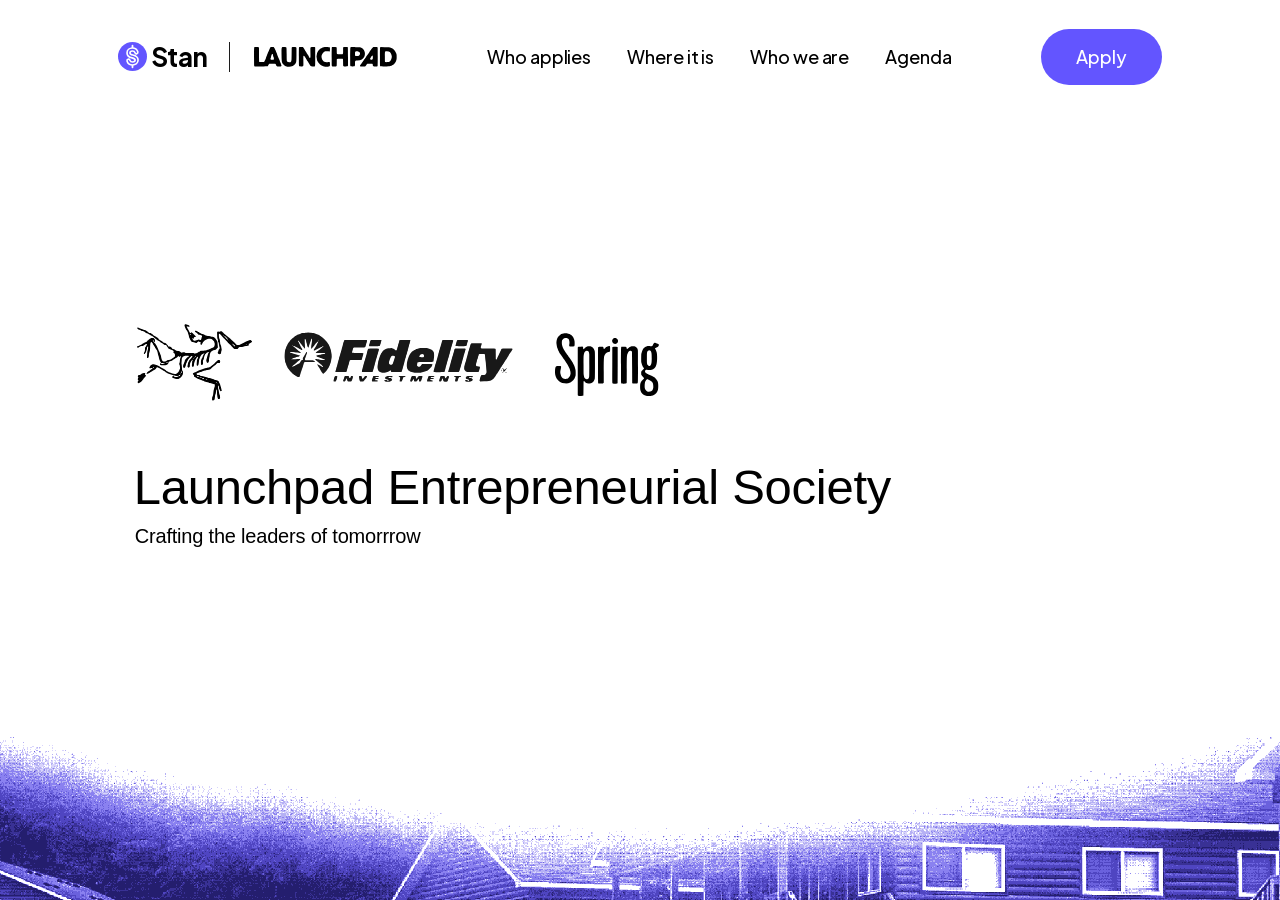
==== index.html @ 8c7d2ef3 "Build Launchpad hero section matching the reference design Recreate the Stan | Launchpad landing her" ====
<!doctype html>
<html lang="en">
<head>
  <meta charset="utf-8">
  <meta name="viewport" content="width=device-width, initial-scale=1">
  <title>Launchpad Entrepreneurial Society</title>
  <meta name="description" content="Launchpad Entrepreneurial Society — crafting the leaders of tomorrow.">
  <meta name="theme-color" content="#ffffff">
  <link rel="icon" href="assets/img/stan-mark.svg" type="image/svg+xml">
  <link rel="preload" href="assets/fonts/inter-latin.woff2" as="font" type="font/woff2" crossorigin>
  <link rel="preload" href="assets/fonts/plus-jakarta-sans-latin.woff2" as="font" type="font/woff2" crossorigin>
  <link rel="stylesheet" href="styles.css">
</head>
<body>
  <section class="hero">
    <header class="nav">
      <a class="brand" href="/" aria-label="Stan | Launchpad — home">
        <img class="brand__mark" src="assets/img/stan-mark.svg" alt="" width="29" height="29">
        <span class="brand__stan">Stan</span>
        <span class="brand__divider" aria-hidden="true"></span>
        <img class="brand__launchpad" src="assets/img/launchpad-wordmark.svg" alt="Launchpad" width="145" height="23">
      </a>

      <nav class="nav__links" aria-label="Primary">
        <a href="#who-applies">Who applies</a>
        <a href="#where-it-is">Where it is</a>
        <a href="#who-we-are">Who we are</a>
        <a href="#agenda">Agenda</a>
      </nav>

      <a class="btn-apply" href="#apply">Apply</a>
    </header>

    <div class="hero__content">
      <ul class="hero__sponsors" aria-label="Partners">
        <li class="sponsor sponsor--arcteryx"><img src="assets/img/logo-arcteryx.svg" alt="Arc'teryx" width="118" height="79"></li>
        <li class="sponsor sponsor--fidelity"><img src="assets/img/logo-fidelity.svg" alt="Fidelity Investments" width="231" height="52"></li>
        <li class="sponsor sponsor--spring"><img src="assets/img/logo-spring.svg" alt="Spring" width="106" height="65"></li>
      </ul>

      <h1 class="hero__title">Launchpad Entrepreneurial Society</h1>
      <p class="hero__subtitle">Crafting the leaders of tomorrrow</p>
    </div>

    <img class="hero__image" src="assets/img/hero-lodge.png" alt="" width="1864" height="238">
  </section>
</body>
</html>
---- styles.css ----
/* ---------- Fonts (self-hosted, SIL Open Font License) ---------- */
@font-face {
  font-family: "Inter";
  font-style: normal;
  font-weight: 100 900;
  font-display: swap;
  src: url("assets/fonts/inter-latin-ext.woff2") format("woff2");
  unicode-range: U+0100-02BA, U+02BD-02C5, U+02C7-02CC, U+02CE-02D7, U+02DD-02FF, U+0304, U+0308, U+0329, U+1D00-1DBF, U+1E00-1E9F, U+1EF2-1EFF, U+2020, U+20A0-20AB, U+20AD-20C0, U+2113, U+2C60-2C7F, U+A720-A7FF;
}
@font-face {
  font-family: "Inter";
  font-style: normal;
  font-weight: 100 900;
  font-display: swap;
  src: url("assets/fonts/inter-latin.woff2") format("woff2");
  unicode-range: U+0000-00FF, U+0131, U+0152-0153, U+02BB-02BC, U+02C6, U+02DA, U+02DC, U+0304, U+0308, U+0329, U+2000-206F, U+20AC, U+2122, U+2191, U+2193, U+2212, U+2215, U+FEFF, U+FFFD;
}
@font-face {
  font-family: "Plus Jakarta Sans";
  font-style: normal;
  font-weight: 200 800;
  font-display: swap;
  src: url("assets/fonts/plus-jakarta-sans-latin-ext.woff2") format("woff2");
  unicode-range: U+0100-02BA, U+02BD-02C5, U+02C7-02CC, U+02CE-02D7, U+02DD-02FF, U+0304, U+0308, U+0329, U+1D00-1DBF, U+1E00-1E9F, U+1EF2-1EFF, U+2020, U+20A0-20AB, U+20AD-20C0, U+2113, U+2C60-2C7F, U+A720-A7FF;
}
@font-face {
  font-family: "Plus Jakarta Sans";
  font-style: normal;
  font-weight: 200 800;
  font-display: swap;
  src: url("assets/fonts/plus-jakarta-sans-latin.woff2") format("woff2");
  unicode-range: U+0000-00FF, U+0131, U+0152-0153, U+02BB-02BC, U+02C6, U+02DA, U+02DC, U+0304, U+0308, U+0329, U+2000-206F, U+20AC, U+2122, U+2191, U+2193, U+2212, U+2215, U+FEFF, U+FFFD;
}

/* ---------- Tokens ---------- */
:root {
  --stan-purple: #6355ff;
  --stan-purple-hover: #5144f0;
  --ink: #000;
  --bg: #fff;
  --divider: #1c1c1c;

  --font-display: "Inter", "Helvetica Neue", Helvetica, Arial, sans-serif;
  --font-ui: "Plus Jakarta Sans", "Inter", system-ui, sans-serif;

  /* Horizontal page gutter: 172px on a 1870px-wide window. */
  --gutter: clamp(20px, 9.2vw, 172px);
}

/* ---------- Base ---------- */
*,
*::before,
*::after { box-sizing: border-box; }

html { -webkit-text-size-adjust: 100%; }

body {
  margin: 0;
  background: var(--bg);
  color: var(--ink);
  font-family: var(--font-display);
  -webkit-font-smoothing: antialiased;
  -moz-osx-font-smoothing: grayscale;
  text-rendering: optimizeLegibility;
}

img { display: block; max-width: 100%; }

a { color: inherit; text-decoration: none; }

/* ---------- Hero ---------- */
.hero {
  position: relative;
  display: flex;
  flex-direction: column;
  min-height: 100vh;
  min-height: 100svh;
  overflow: hidden;
}

/* ---------- Nav ---------- */
.nav {
  display: flex;
  align-items: center;
  justify-content: space-between;
  gap: 24px;
  padding: 29px var(--gutter) 0;
  font-family: var(--font-ui);
}

.brand {
  display: flex;
  align-items: center;
  flex-shrink: 0;
}

.brand__mark { position: relative; top: -1px; width: 29px; height: 29px; }

.brand__stan {
  margin-left: 4px;
  font-size: 26px;
  font-weight: 700;
  line-height: 1;
  letter-spacing: -0.02em;
}

.brand__divider {
  width: 1px;
  height: 30px;
  margin: 0 23px 0 21px;
  background: var(--divider);
}

.brand__launchpad { position: relative; top: -1px; width: 145px; height: 23px; }

.nav__links {
  display: flex;
  align-items: center;
  gap: 36px;
}

.nav__links a {
  font-size: 18px;
  font-weight: 500;
  line-height: 1;
  letter-spacing: -0.005em;
  white-space: nowrap;
  transition: color 0.15s ease;
}

.nav__links a:hover { color: var(--stan-purple); }

.btn-apply {
  display: inline-flex;
  align-items: center;
  justify-content: center;
  flex-shrink: 0;
  height: 56px;
  padding: 0 35px;
  border-radius: 999px;
  background: var(--stan-purple);
  color: #fff;
  font-size: 18px;
  font-weight: 500;
  line-height: 1;
  transition: background-color 0.15s ease;
}

.btn-apply:hover { background: var(--stan-purple-hover); }

.nav a:focus-visible {
  outline: 2px solid var(--stan-purple);
  outline-offset: 4px;
  border-radius: 4px;
}
.nav .btn-apply:focus-visible { border-radius: 999px; }

/* ---------- Hero content ---------- */
.hero__content {
  margin: auto 0;
  padding: 50px var(--gutter) 0 calc(var(--gutter) + 18px);
}

.hero__sponsors {
  --s: 1;
  display: flex;
  align-items: flex-start;
  margin: 0;
  padding: 0;
  list-style: none;
}

.sponsor img { width: auto; }
.sponsor--arcteryx img { height: calc(79px * var(--s)); }
.sponsor--fidelity { margin: calc(8px * var(--s)) 0 0 calc(29px * var(--s)); }
.sponsor--fidelity img { height: calc(52px * var(--s)); }
.sponsor--spring { margin: calc(9px * var(--s)) 0 0 calc(40px * var(--s)); }
.sponsor--spring img { height: calc(65px * var(--s)); }

.hero__title {
  margin: 61px 0 0 -2px;
  font-size: 49px;
  font-weight: 400;
  line-height: 1;
  letter-spacing: -0.005em;
}

.hero__subtitle {
  margin: 12px 0 0 -1px;
  font-size: 20px;
  font-weight: 420;
  line-height: 1.2;
  letter-spacing: -0.01em;
}

/* Dithered lodge photo, anchored to the bottom of the hero.
   Kept pixel-crisp so the dither pattern never blurs. */
.hero__image {
  width: 100%;
  height: auto;
  min-height: 150px;
  object-fit: cover;
  object-position: 70% 100%;
  image-rendering: pixelated;
  -webkit-user-drag: none;
  user-select: none;
  pointer-events: none;
}

/* ---------- Responsive ---------- */
@media (max-width: 1100px) {
  .nav { flex-wrap: wrap; row-gap: 20px; }
  .nav__links { order: 3; width: 100%; justify-content: center; gap: 28px; }
}

@media (max-width: 720px) {
  :root { --gutter: 20px; }
  .nav { padding-top: 20px; }
  .brand__mark { width: 24px; height: 24px; }
  .brand__stan { font-size: 21px; margin-left: 4px; }
  .brand__divider { height: 24px; margin: 0 14px; }
  .brand__launchpad { width: 116px; height: auto; }
  .btn-apply { height: 44px; padding: 0 24px; font-size: 16px; }
  .nav__links { justify-content: space-between; gap: 12px; }
  .nav__links a { font-size: 15px; }

  .hero__content { padding-top: 40px; padding-left: var(--gutter); }
  .hero__sponsors { --s: 0.62; }
  .hero__title { margin-top: 40px; font-size: clamp(30px, 8.4vw, 40px); line-height: 1.1; }
  .hero__subtitle { margin-top: 12px; font-size: 17px; }
  .hero__image { min-height: 190px; margin-top: 48px; }
}

@media (max-width: 380px) {
  .nav { column-gap: 12px; }
  .brand__stan { font-size: 19px; }
  .brand__divider { height: 22px; margin: 0 8px; }
  .brand__launchpad { width: 92px; }
  .btn-apply { height: 40px; padding: 0 16px; font-size: 15px; }
  .nav__links { flex-wrap: wrap; justify-content: space-between; gap: 6px; }
  .nav__links a { font-size: 12.5px; }
}

@media (prefers-reduced-motion: reduce) {
  * { transition: none !important; }
}
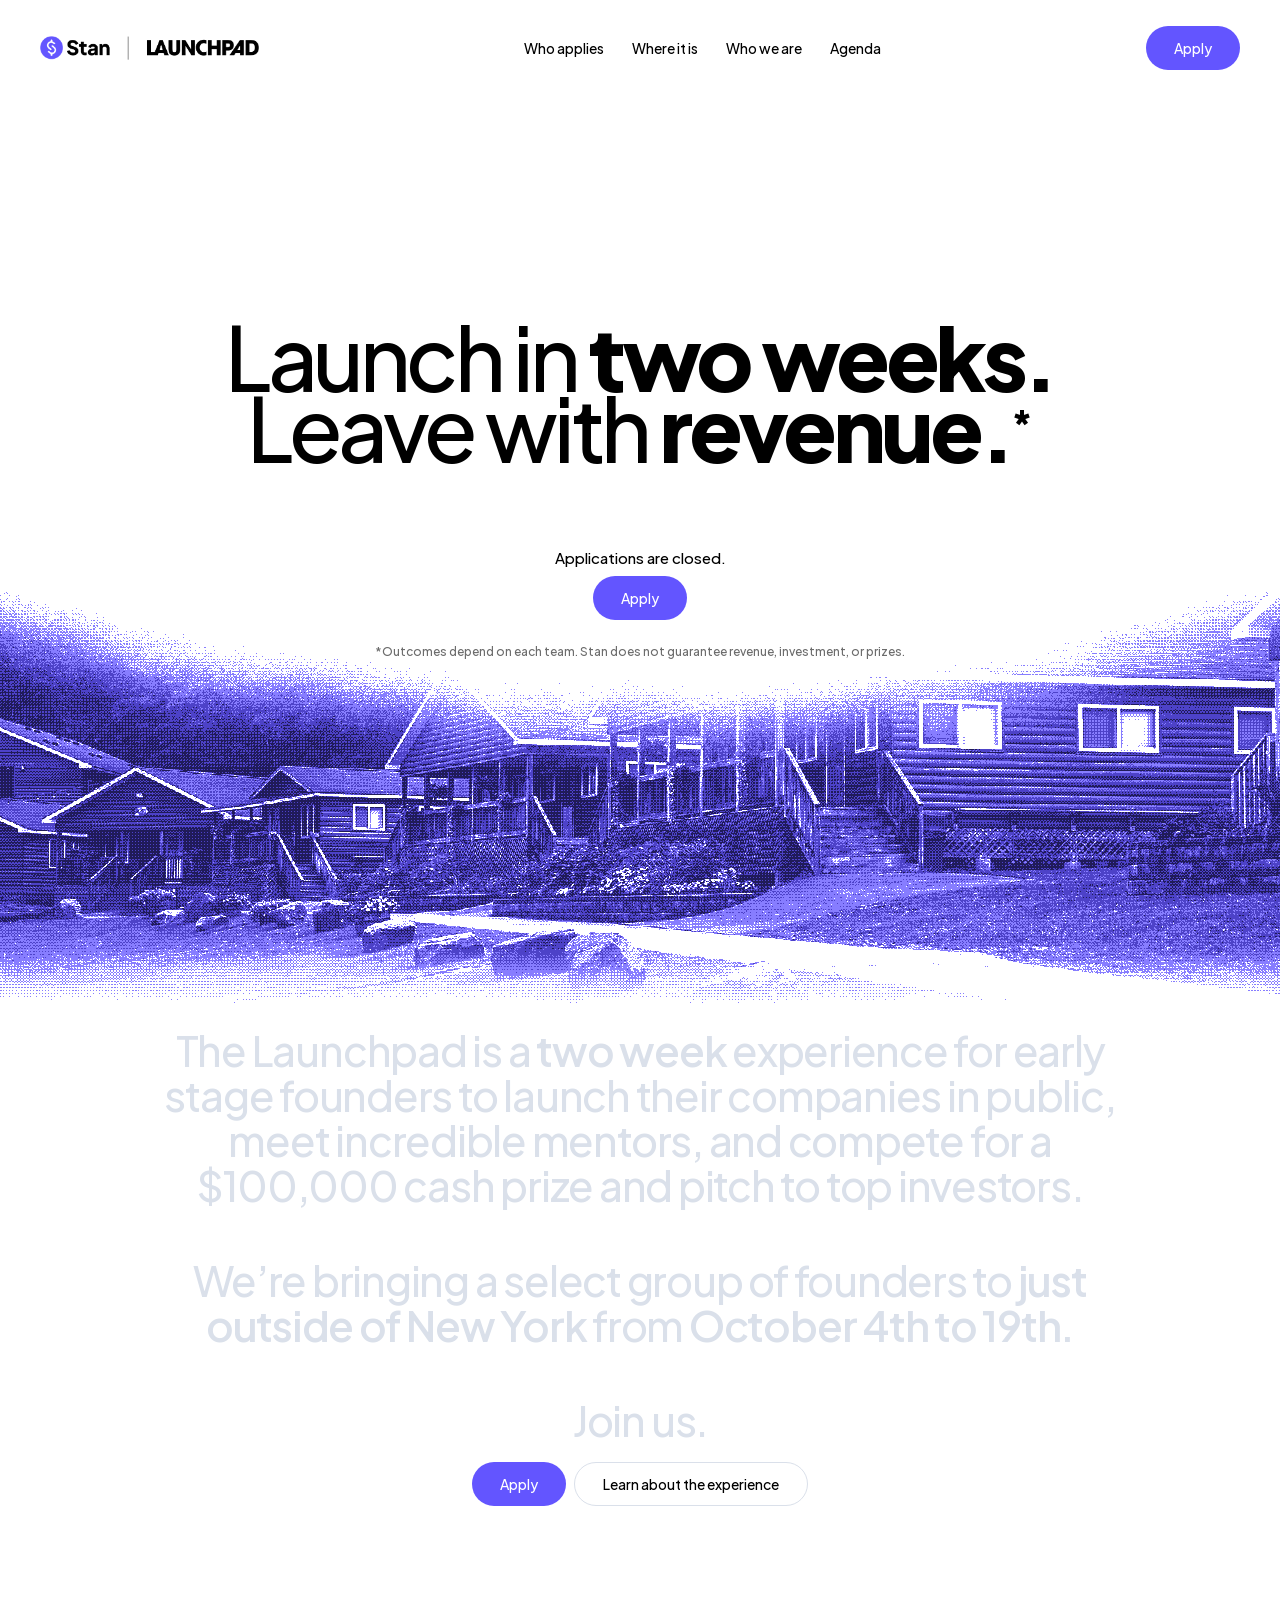
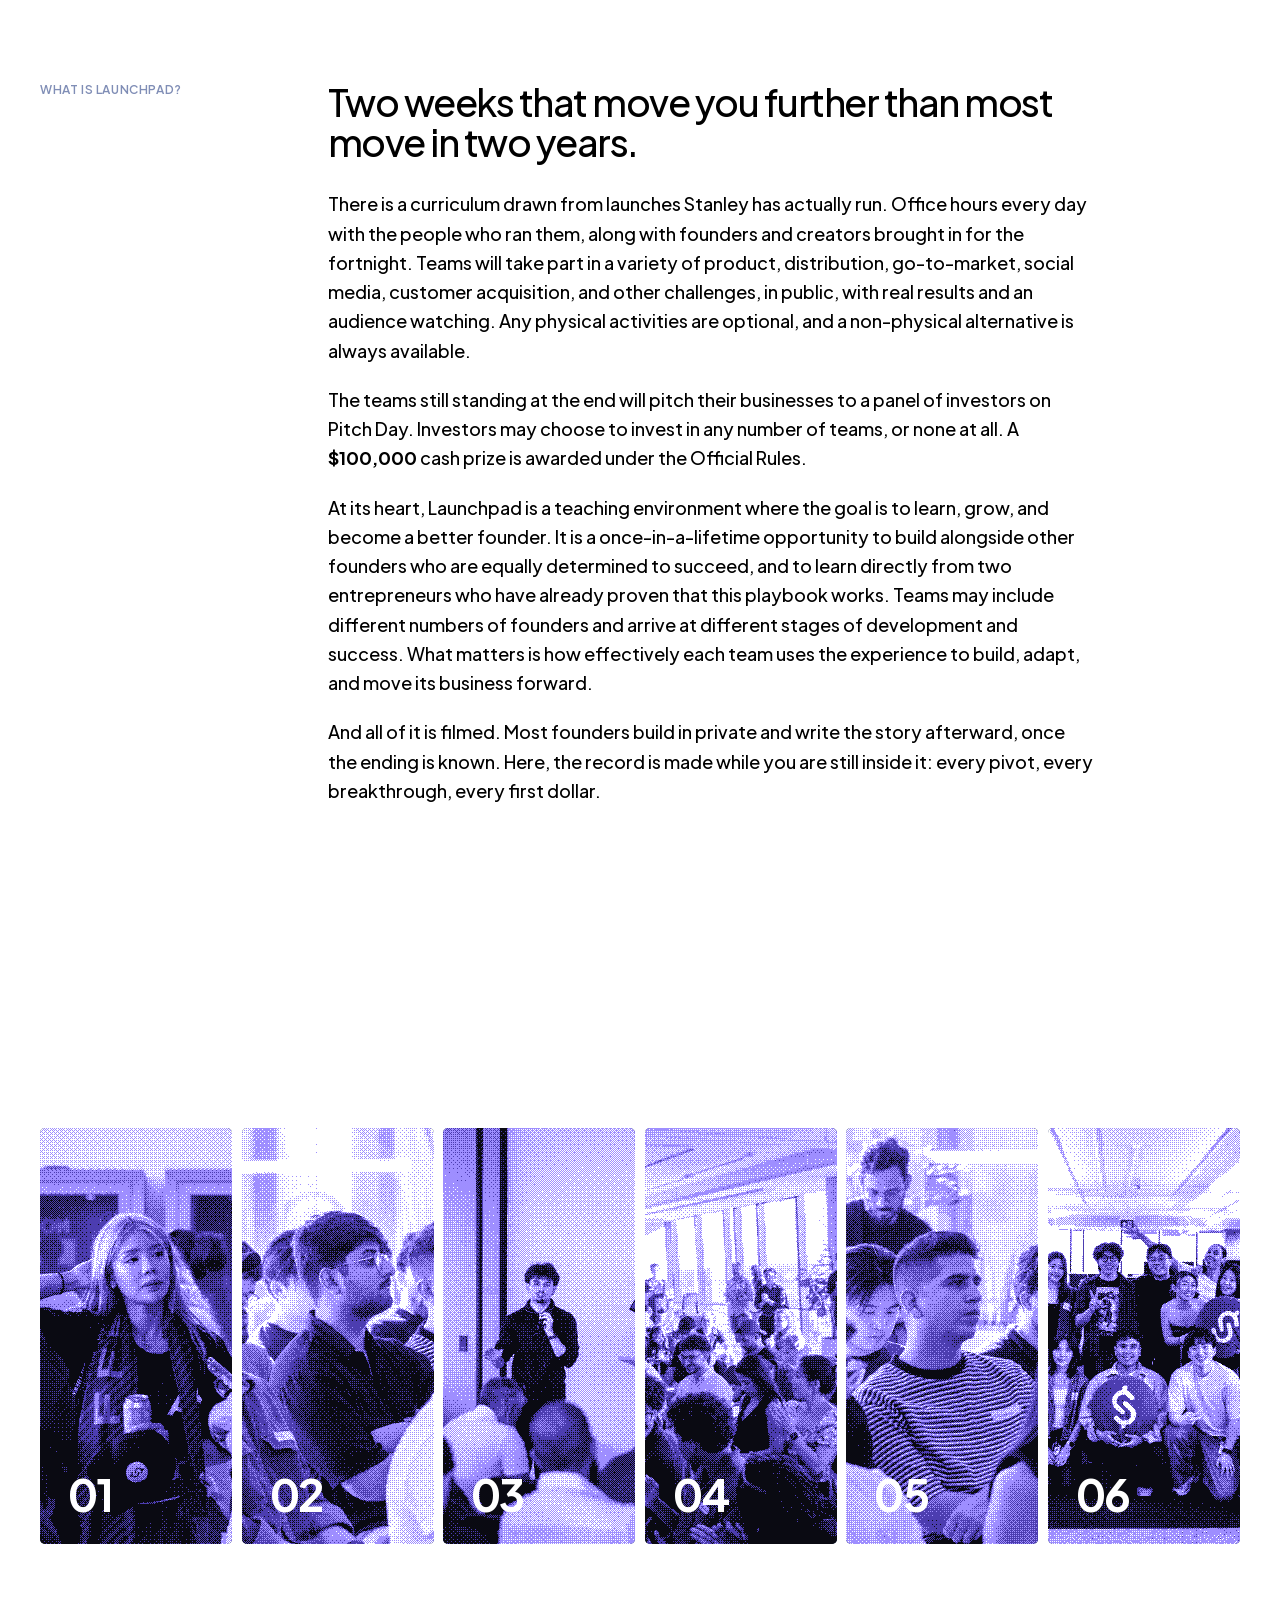
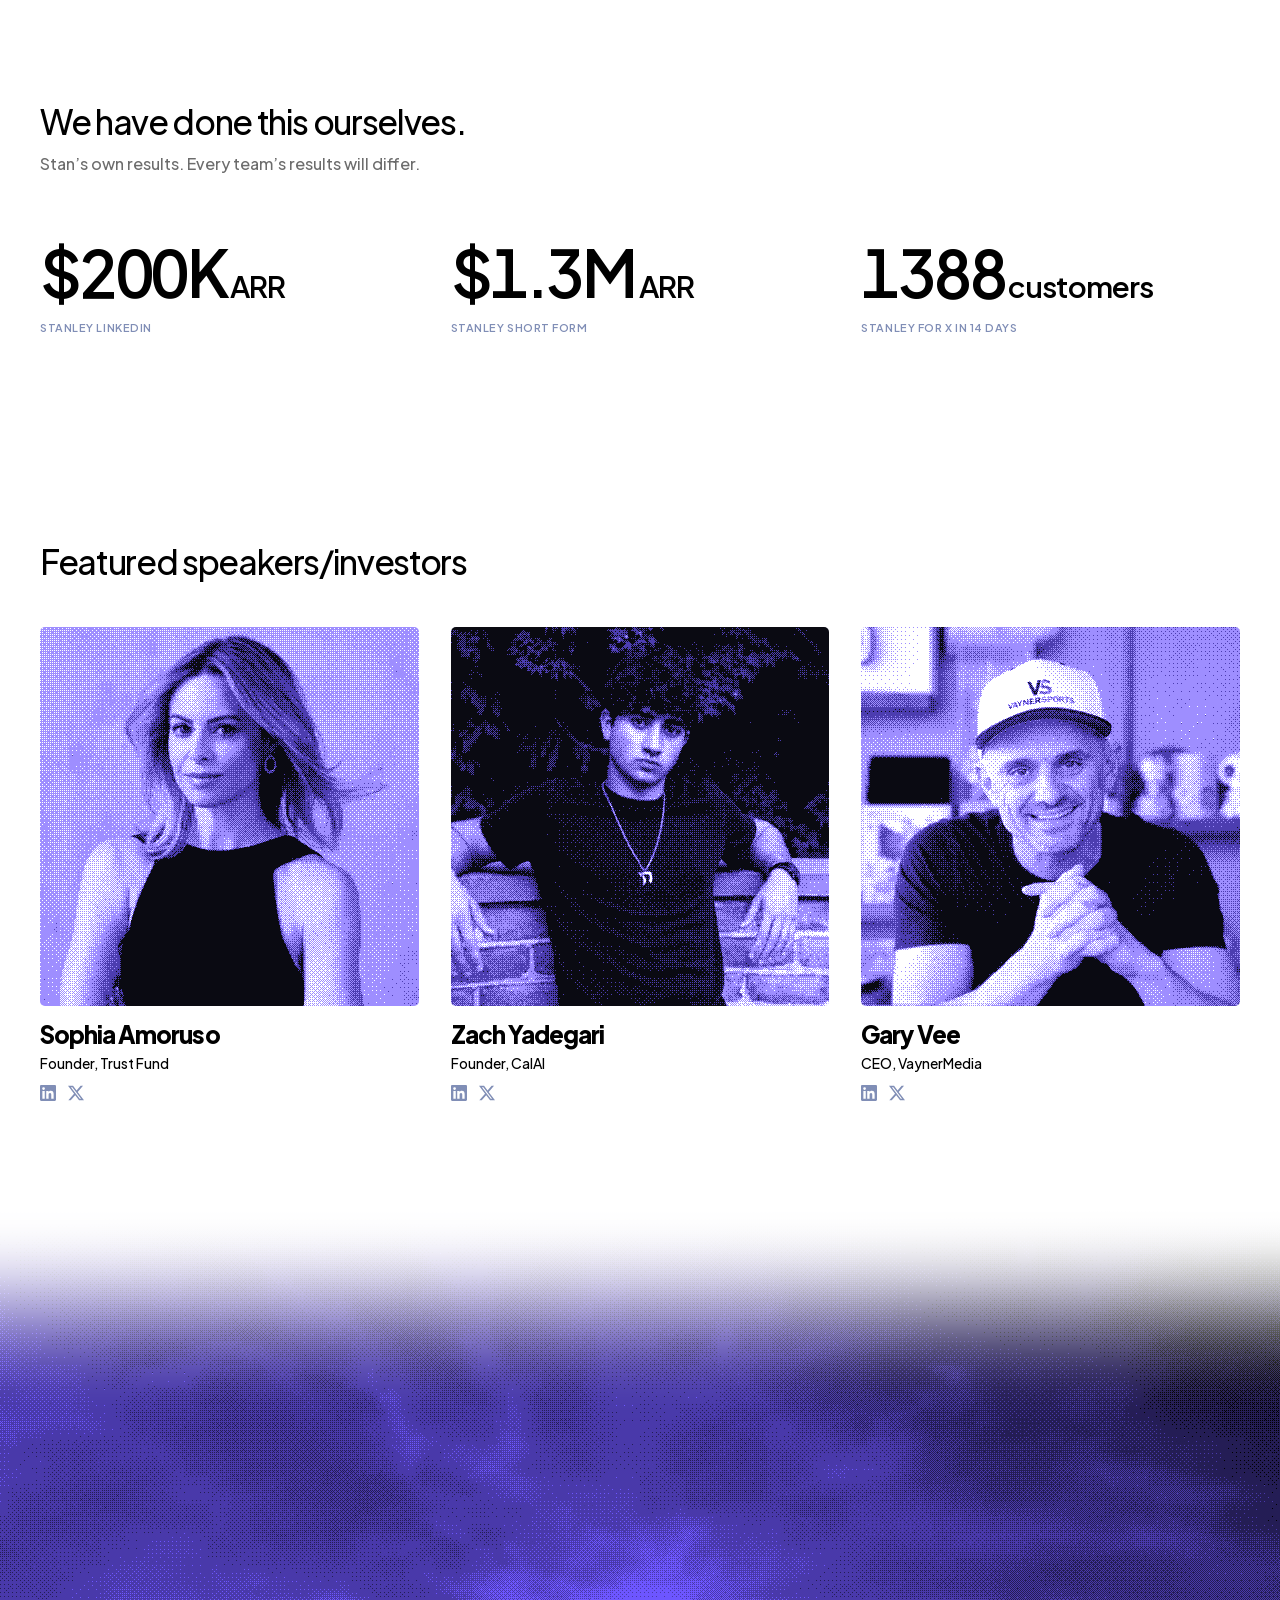
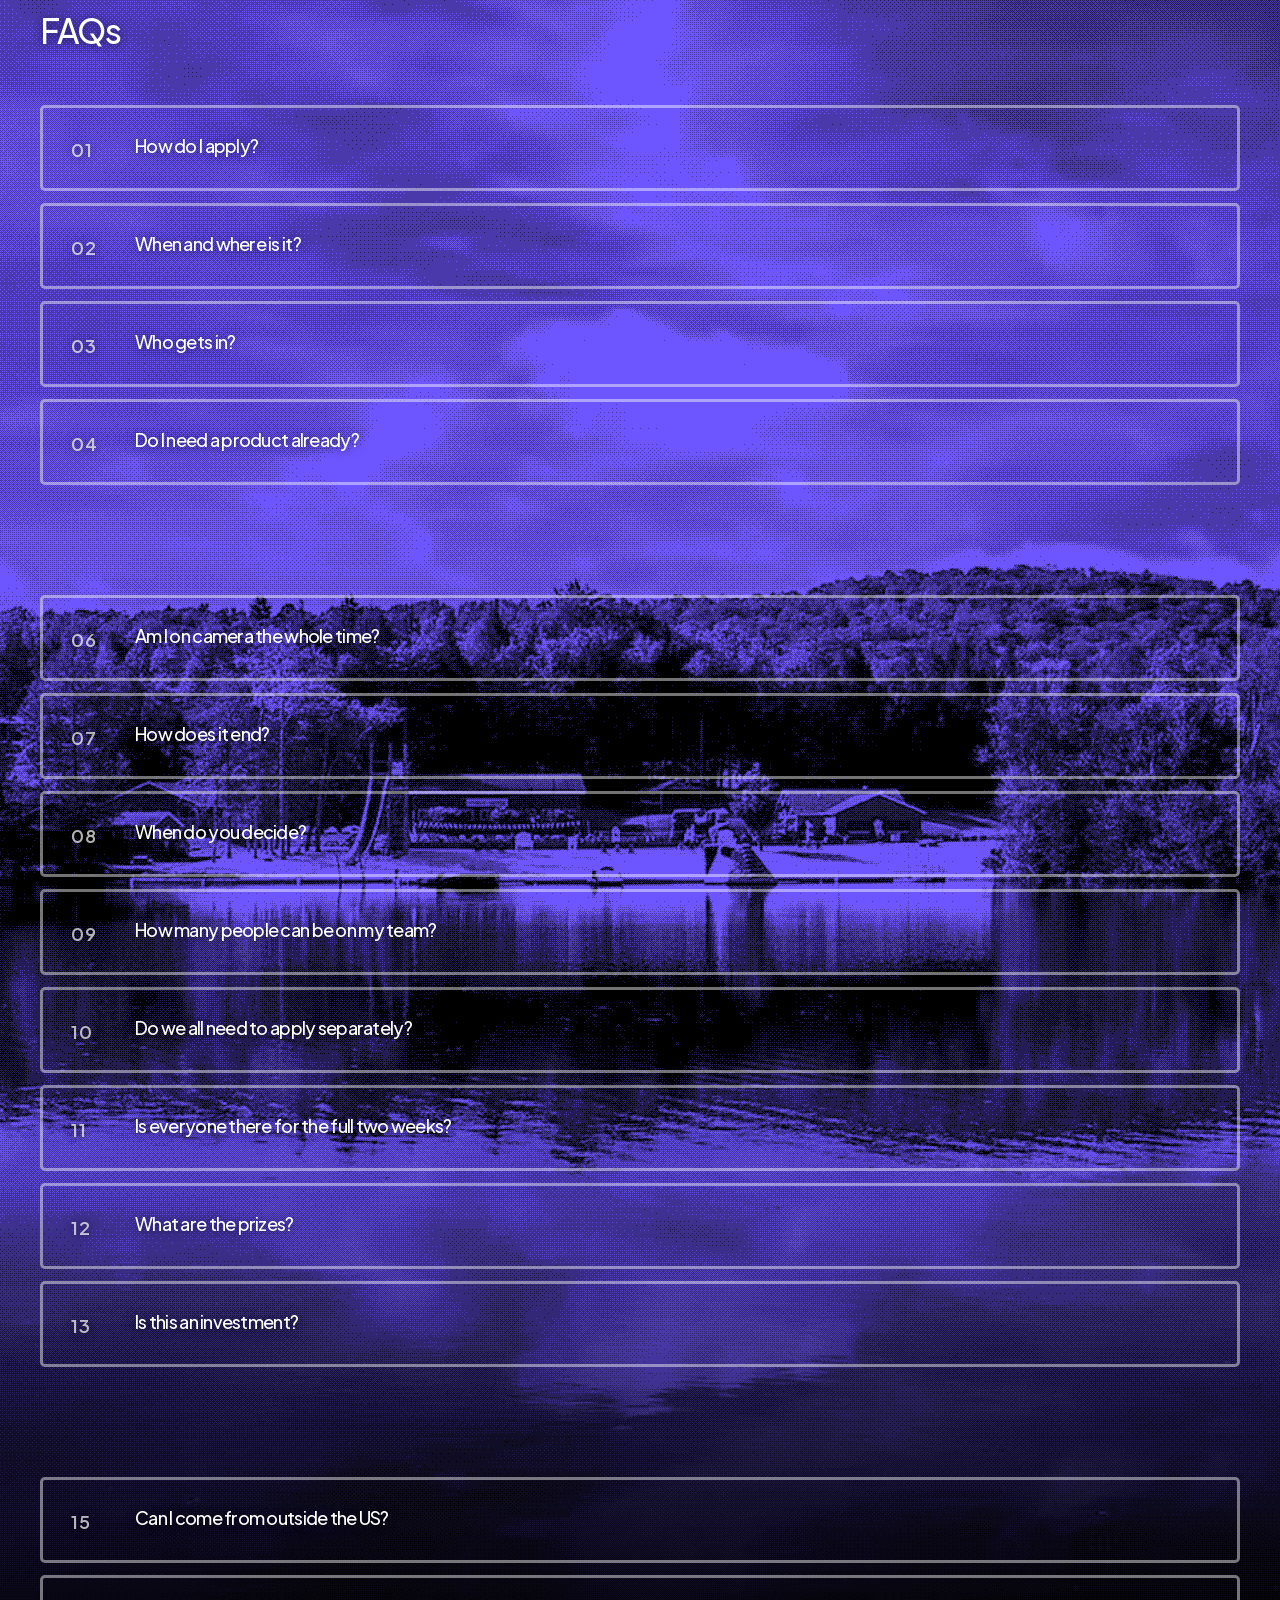
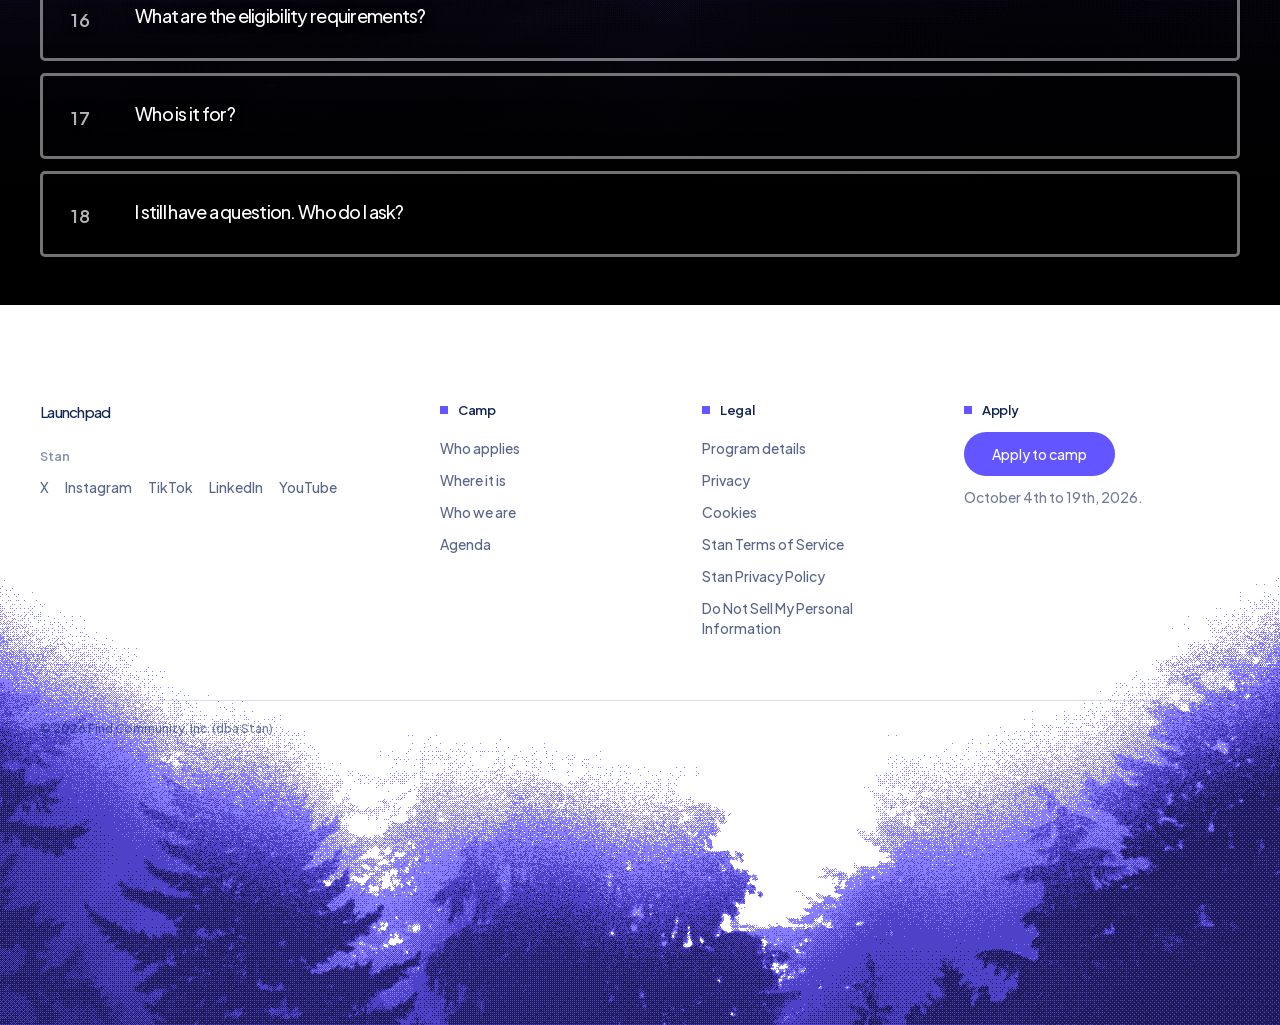
==== commit 2ce7f053: "Replace hand-built hero with a full mirror of launchpad.stan.store Mirror all nine pages with their " ====
--- a/index.html
+++ b/index.html
@@ -1,48 +1 @@
-<!doctype html>
-<html lang="en">
-<head>
-  <meta charset="utf-8">
-  <meta name="viewport" content="width=device-width, initial-scale=1">
-  <title>Launchpad Entrepreneurial Society</title>
-  <meta name="description" content="Launchpad Entrepreneurial Society — crafting the leaders of tomorrow.">
-  <meta name="theme-color" content="#ffffff">
-  <link rel="icon" href="assets/img/stan-mark.svg" type="image/svg+xml">
-  <link rel="preload" href="assets/fonts/inter-latin.woff2" as="font" type="font/woff2" crossorigin>
-  <link rel="preload" href="assets/fonts/plus-jakarta-sans-latin.woff2" as="font" type="font/woff2" crossorigin>
-  <link rel="stylesheet" href="styles.css">
-</head>
-<body>
-  <section class="hero">
-    <header class="nav">
-      <a class="brand" href="/" aria-label="Stan | Launchpad — home">
-        <img class="brand__mark" src="assets/img/stan-mark.svg" alt="" width="29" height="29">
-        <span class="brand__stan">Stan</span>
-        <span class="brand__divider" aria-hidden="true"></span>
-        <img class="brand__launchpad" src="assets/img/launchpad-wordmark.svg" alt="Launchpad" width="145" height="23">
-      </a>
-
-      <nav class="nav__links" aria-label="Primary">
-        <a href="#who-applies">Who applies</a>
-        <a href="#where-it-is">Where it is</a>
-        <a href="#who-we-are">Who we are</a>
-        <a href="#agenda">Agenda</a>
-      </nav>
-
-      <a class="btn-apply" href="#apply">Apply</a>
-    </header>
-
-    <div class="hero__content">
-      <ul class="hero__sponsors" aria-label="Partners">
-        <li class="sponsor sponsor--arcteryx"><img src="assets/img/logo-arcteryx.svg" alt="Arc'teryx" width="118" height="79"></li>
-        <li class="sponsor sponsor--fidelity"><img src="assets/img/logo-fidelity.svg" alt="Fidelity Investments" width="231" height="52"></li>
-        <li class="sponsor sponsor--spring"><img src="assets/img/logo-spring.svg" alt="Spring" width="106" height="65"></li>
-      </ul>
-
-      <h1 class="hero__title">Launchpad Entrepreneurial Society</h1>
-      <p class="hero__subtitle">Crafting the leaders of tomorrrow</p>
-    </div>
-
-    <img class="hero__image" src="assets/img/hero-lodge.png" alt="" width="1864" height="238">
-  </section>
-</body>
-</html>
+<!DOCTYPE html><html data-dpl-id="dpl_w3NKNGjgQrKzwMNruwuWd6oCX3E9" lang="en" class="big_shoulders_7123ae34-module__k79pjW__variable instrument_sans_18e3504e-module__yVm6gW__variable h-full antialiased"><head><meta charSet="utf-8"/><meta name="viewport" content="width=device-width, initial-scale=1"/><link rel="preload" href="/_next/static/immutable/media/797e433ab948586e-s.p.1v5bejj26fx9h.woff2" as="font" crossorigin="" type="font/woff2"/><link rel="preload" href="/_next/static/immutable/media/MatrixSansPrint_Regular-s.p.2ckcxrzie5m3n.otf" as="font" crossorigin="" type="font/otf"/><link rel="preload" href="/_next/static/immutable/media/MatrixSansVideo_Regular-s.p.41-9n1qrm0-6z.otf" as="font" crossorigin="" type="font/otf"/><link rel="preload" href="/_next/static/immutable/media/caa3a2e1cccd8315-s.p.0zr6hhvz-h9nw.woff2" as="font" crossorigin="" type="font/woff2"/><link rel="preload" href="/_next/static/immutable/media/f06bf9da926bae75-s.p.3uuun_-7zsf1g.woff2" as="font" crossorigin="" type="font/woff2"/><link rel="preload" href="/_next/static/immutable/media/f99c309598d4ef8a.p.2v-hvpha9wp8q.woff2" as="font" crossorigin="" type="font/woff2"/><link rel="preload" href="/_next/static/immutable/media/fba5a26ea33df6a3-s.p.08ssgmy_tb90r.woff2" as="font" crossorigin="" type="font/woff2"/><link rel="preload" as="image" imageSrcSet="/brand/stan-x-launchpad-lockup.png 32w, /brand/stan-x-launchpad-lockup.png 48w, /brand/stan-x-launchpad-lockup.png 64w, /brand/stan-x-launchpad-lockup.png 96w, /brand/stan-x-launchpad-lockup.png 128w, /brand/stan-x-launchpad-lockup.png 256w, /brand/stan-x-launchpad-lockup.png 384w, /brand/stan-x-launchpad-lockup.png 640w, /brand/stan-x-launchpad-lockup.png 750w, /brand/stan-x-launchpad-lockup.png 828w, /brand/stan-x-launchpad-lockup.png 1080w, /brand/stan-x-launchpad-lockup.png 1200w, /brand/stan-x-launchpad-lockup.png 1920w, /brand/stan-x-launchpad-lockup.png 2048w, /brand/stan-x-launchpad-lockup.png 3840w" imageSizes="(max-width: 768px) 146px, 219px"/><link rel="preload" as="image" imageSrcSet="/img/banner.jpg 32w, /img/banner.jpg 48w, /img/banner.jpg 64w, /img/banner.jpg 96w, /img/banner.jpg 128w, /img/banner.jpg 256w, /img/banner.jpg 384w, /img/banner.jpg 640w, /img/banner.jpg 750w, /img/banner.jpg 828w, /img/banner.jpg 1080w, /img/banner.jpg 1200w, /img/banner.jpg 1920w, /img/banner.jpg 2048w, /img/banner.jpg 3840w" imageSizes="320px"/><link rel="preload" as="image" imageSrcSet="/img/crew.jpg 32w, /img/crew.jpg 48w, /img/crew.jpg 64w, /img/crew.jpg 96w, /img/crew.jpg 128w, /img/crew.jpg 256w, /img/crew.jpg 384w, /img/crew.jpg 640w, /img/crew.jpg 750w, /img/crew.jpg 828w, /img/crew.jpg 1080w, /img/crew.jpg 1200w, /img/crew.jpg 1920w, /img/crew.jpg 2048w, /img/crew.jpg 3840w" imageSizes="320px"/><link rel="preload" as="image" imageSrcSet="/img/room.jpg 32w, /img/room.jpg 48w, /img/room.jpg 64w, /img/room.jpg 96w, /img/room.jpg 128w, /img/room.jpg 256w, /img/room.jpg 384w, /img/room.jpg 640w, /img/room.jpg 750w, /img/room.jpg 828w, /img/room.jpg 1080w, /img/room.jpg 1200w, /img/room.jpg 1920w, /img/room.jpg 2048w, /img/room.jpg 3840w" imageSizes="320px"/><link rel="preload" as="image" imageSrcSet="/img/portrait.jpg 32w, /img/portrait.jpg 48w, /img/portrait.jpg 64w, /img/portrait.jpg 96w, /img/portrait.jpg 128w, /img/portrait.jpg 256w, /img/portrait.jpg 384w, /img/portrait.jpg 640w, /img/portrait.jpg 750w, /img/portrait.jpg 828w, /img/portrait.jpg 1080w, /img/portrait.jpg 1200w, /img/portrait.jpg 1920w, /img/portrait.jpg 2048w, /img/portrait.jpg 3840w" imageSizes="320px"/><link rel="preload" as="image" imageSrcSet="/img/film.jpg 32w, /img/film.jpg 48w, /img/film.jpg 64w, /img/film.jpg 96w, /img/film.jpg 128w, /img/film.jpg 256w, /img/film.jpg 384w, /img/film.jpg 640w, /img/film.jpg 750w, /img/film.jpg 828w, /img/film.jpg 1080w, /img/film.jpg 1200w, /img/film.jpg 1920w, /img/film.jpg 2048w, /img/film.jpg 3840w" imageSizes="320px"/><link rel="preload" as="image" imageSrcSet="/img/stanfam.jpg 32w, /img/stanfam.jpg 48w, /img/stanfam.jpg 64w, /img/stanfam.jpg 96w, /img/stanfam.jpg 128w, /img/stanfam.jpg 256w, /img/stanfam.jpg 384w, /img/stanfam.jpg 640w, /img/stanfam.jpg 750w, /img/stanfam.jpg 828w, /img/stanfam.jpg 1080w, /img/stanfam.jpg 1200w, /img/stanfam.jpg 1920w, /img/stanfam.jpg 2048w, /img/stanfam.jpg 3840w" imageSizes="320px"/><link rel="stylesheet" href="/_next/static/immutable/chunks/0337t9v20k-di.css" data-precedence="next"/><link rel="stylesheet" href="/_next/static/immutable/chunks/35wfv2cy29n3b.css" data-precedence="next"/><link rel="stylesheet" href="/_next/static/immutable/chunks/0l64sxbr0guh1.css" data-precedence="next"/><link rel="preload" as="script" fetchPriority="low" href="/_next/static/immutable/chunks/14p8_oqciff0p.js"/><script src="/_next/static/immutable/chunks/0ws7t_wz4dvp7.js" async=""></script><script src="/_next/static/immutable/chunks/2hbr1fp0o27in.js" async=""></script><script src="/_next/static/immutable/chunks/0qmpwqu9johly.js" async=""></script><script src="/_next/static/immutable/chunks/turbopack-09f51ytv3olvr.js" async=""></script><script src="/_next/static/immutable/chunks/1i6vnvxz198wi.js" async="" crossorigin=""></script><script src="/_next/static/immutable/chunks/2corl6wyj4669.js" async="" crossorigin=""></script><script src="/_next/static/immutable/chunks/2l4w7kz--k36a.js" async="" crossorigin=""></script><script src="/_next/static/immutable/chunks/2k6axtzk1phra.js" async="" crossorigin=""></script><script src="/_next/static/immutable/chunks/278i-8izzp032.js" async="" crossorigin=""></script><meta name="theme-color" content="#ffffff"/><title>Launchpad | Stan</title><meta name="description" content="A select group of founders at a camp just outside of New York. Stanley for X in 14 days, filmed as a show. October 4–19, 2026."/><meta property="og:title" content="Launchpad | Stan"/><meta property="og:description" content="A select group of founders. 16 days just outside of New York. Pitch day in front of investors. Filmed as a show."/><meta property="og:image" content="https://launchpad.stan.store/opengraph-image?b1ca2290e41fe62f"/><meta property="og:image:type" content="image/png"/><meta property="og:image:width" content="1200"/><meta property="og:image:height" content="630"/><meta property="og:image:alt" content="Stan | Launchpad"/><meta property="og:type" content="website"/><meta name="twitter:card" content="summary_large_image"/><meta name="twitter:title" content="Launchpad | Stan"/><meta name="twitter:description" content="A select group of founders. 16 days just outside of New York. Pitch day in front of investors. Filmed as a show."/><meta name="twitter:image" content="https://launchpad.stan.store/twitter-image?b1ca2290e41fe62f"/><meta name="twitter:image:alt" content="Stan | Launchpad"/><meta name="twitter:image:type" content="image/png"/><meta name="twitter:image:width" content="1200"/><meta name="twitter:image:height" content="630"/><link rel="icon" href="/favicon.ico?favicon.1k5qqw3w7i-nu.ico" sizes="64x64" type="image/x-icon"/><link rel="icon" href="/icon.svg?icon.11mrahgpxj4tj.svg" sizes="any" type="image/svg+xml"/><link rel="apple-touch-icon" href="/apple-icon.png?apple-icon.2nsbq48vrk_hy.png" sizes="180x180" type="image/png"/><meta name="next-size-adjust" content=""/><noscript><style>[data-rv],.stagger>span{opacity:1!important;transform:none!important;clip-path:none!important;filter:none!important}#run{height:auto!important}.typefill,.typefill span span{color:#142658!important}#run>div{position:static!important;height:auto!important;overflow:visible!important}.beat{position:relative!important;opacity:1!important;transform:none!important;padding-block:5rem}</style></noscript><script src="/_next/static/immutable/chunks/0c0hxoamwjsbw.js" noModule=""></script></head><body class="min-h-full"><div hidden=""><!--$--><!--/$--></div><main class="v1 plus_jakarta_sans_903079d0-module__AyqIMG__variable min-h-screen"><header class="bg-[#ffffff] pt-3 md:pt-5"><div class="mx-auto max-w-7xl px-6 md:px-10 flex h-14 items-center justify-between gap-6"><a class="py-3 transition-opacity hover:opacity-70" data-no-dither="true" href="/"><img alt="Launchpad, by Stan" width="1367" height="150" decoding="async" data-nimg="1" class="h-4 w-auto md:h-6" style="color:transparent" sizes="(max-width: 768px) 146px, 219px" srcSet="/brand/stan-x-launchpad-lockup.png 32w, /brand/stan-x-launchpad-lockup.png 48w, /brand/stan-x-launchpad-lockup.png 64w, /brand/stan-x-launchpad-lockup.png 96w, /brand/stan-x-launchpad-lockup.png 128w, /brand/stan-x-launchpad-lockup.png 256w, /brand/stan-x-launchpad-lockup.png 384w, /brand/stan-x-launchpad-lockup.png 640w, /brand/stan-x-launchpad-lockup.png 750w, /brand/stan-x-launchpad-lockup.png 828w, /brand/stan-x-launchpad-lockup.png 1080w, /brand/stan-x-launchpad-lockup.png 1200w, /brand/stan-x-launchpad-lockup.png 1920w, /brand/stan-x-launchpad-lockup.png 2048w, /brand/stan-x-launchpad-lockup.png 3840w" src="/brand/stan-x-launchpad-lockup.png"/></a><nav class="hidden items-center gap-7 md:flex"><a class="py-4 text-sm font-medium text-black transition-opacity hover:opacity-70" href="/who">Who applies</a><a class="py-4 text-sm font-medium text-black transition-opacity hover:opacity-70" href="/where">Where it is</a><a class="py-4 text-sm font-medium text-black transition-opacity hover:opacity-70" href="/stan">Who we are</a><a class="py-4 text-sm font-medium text-black transition-opacity hover:opacity-70" href="/agenda">Agenda</a></nav><div class="flex items-center gap-2 md:gap-0"><div class="hidden min-[380px]:block"><a href="/apply" class="inline-flex min-h-11 w-fit shrink-0 items-center justify-center rounded-[90px] bg-[#6355ff] px-7 py-3 text-sm font-medium text-[#ffffff] transition-colors hover:bg-[#5200ff]">Apply</a></div><div class="contents"><div class="contents"><button type="button" aria-label="Open menu" aria-expanded="false" aria-controls="mobile-menu" class="-mr-2 grid size-11 shrink-0 place-items-center md:hidden"><span class="burger" aria-hidden="true"><span class="burger__bar"></span><span class="burger__bar"></span><span class="burger__bar"></span></span></button></div></div></div></div></header><section id="top" class="relative min-h-[clamp(22rem,calc(100svh-3.5rem-10rem),30rem)] md:min-h-[clamp(31rem,calc(100svh-3.5rem-26rem),41rem)]"><div class="mx-auto max-w-7xl px-6 md:px-10 absolute inset-x-0 bottom-[-1rem] z-20 flex justify-center md:bottom-[-5.5rem]"><div class="w-full text-center"><h1 class="font-display stagger stagger--blur mx-auto max-w-[15ch] text-[2.75rem] leading-[0.8] tracking-[-0.05em] md:text-[4.25rem] lg:text-[5.5rem]"><span class="font-medium">Launch</span> <span class="font-medium">in</span> <span>two</span> <span>weeks.</span> <span class="font-medium">Leave</span> <span class="font-medium">with</span> <span>revenue.<sup class="relative -top-[0.6em] text-[0.45em] tracking-normal align-baseline">*</sup></span></h1><div class="mt-12 flex justify-center md:mt-16" data-rv="soft" style="--d:500ms"><div class="lp-clock " style="visibility:hidden" aria-hidden="true"><p class="lp-clock__label">Applications close on <!-- -->September 25<!-- -->, in:</p><div class="lp-clock__row"><span class="lp-clock__part"><b>00</b>days</span><span class="lp-clock__part"><b>00</b>hours</span><span class="lp-clock__part"><b>00</b>minutes</span><span class="lp-clock__part"><b>00</b>seconds</span></div></div></div><div class="mt-1 flex justify-center md:mt-1.5" data-rv="soft" style="--d:740ms"><a href="/apply" class="inline-flex min-h-11 w-fit shrink-0 items-center justify-center rounded-[90px] bg-[#6355ff] px-7 py-3 text-sm font-medium text-[#ffffff] transition-colors hover:bg-[#5200ff]">Apply</a></div><p class="mx-auto mt-5 text-[11px] leading-snug text-[#2e2e2e]/70 sm:whitespace-nowrap md:mt-6 md:text-xs" data-rv="soft" style="--d:860ms">*Outcomes depend on each team. Stan does not guarantee revenue, investment, or prizes.</p></div></div></section><section class="relative overflow-hidden -mt-[10rem] aspect-[4/5] max-h-[60rem] min-h-[16rem] w-full md:mt-[max(-18rem,calc(100px_-_20.5vw))] md:aspect-[2400/1340]" style="background-color:#ffffff"><canvas aria-hidden="true" class="pointer-events-none absolute inset-0 h-full w-full [image-rendering:pixelated]"></canvas><div class="relative"></div></section><section data-apply-dock-stop="true" class="mx-auto max-w-7xl px-6 md:px-10 relative z-10 mt-2 pt-0 pb-10 text-center md:-mt-24 md:pt-0 md:pb-16"><p class="mx-auto mt-0 max-w-[32ch] text-[1.5rem] font-normal leading-[1.18] tracking-[-0.03em] md:mt-0 md:text-[2.6rem] md:leading-[1.08]" data-progress="0.55"><span class="typefill" style="--n:297"><span class="typefill__line" style="display:block"><span class="inline-block"><span style="--i:0">T</span><span style="--i:1">h</span><span style="--i:2">e</span></span> <span class="inline-block"><span style="--i:4">L</span><span style="--i:5">a</span><span style="--i:6">u</span><span style="--i:7">n</span><span style="--i:8">c</span><span style="--i:9">h</span><span style="--i:10">p</span><span style="--i:11">a</span><span style="--i:12">d</span></span> <span class="inline-block"><span style="--i:14">i</span><span style="--i:15">s</span></span> <span class="inline-block"><span style="--i:17">a</span></span> <span class="inline-block font-semibold"><span style="--i:19">t</span><span style="--i:20">w</span><span style="--i:21">o</span></span> <span class="inline-block font-semibold"><span style="--i:23">w</span><span style="--i:24">e</span><span style="--i:25">e</span><span style="--i:26">k</span></span> <span class="inline-block"><span style="--i:28">e</span><span style="--i:29">x</span><span style="--i:30">p</span><span style="--i:31">e</span><span style="--i:32">r</span><span style="--i:33">i</span><span style="--i:34">e</span><span style="--i:35">n</span><span style="--i:36">c</span><span style="--i:37">e</span></span> <span class="inline-block"><span style="--i:39">f</span><span style="--i:40">o</span><span style="--i:41">r</span></span> <span class="inline-block"><span style="--i:43">e</span><span style="--i:44">a</span><span style="--i:45">r</span><span style="--i:46">l</span><span style="--i:47">y</span></span> <span class="inline-block"><span style="--i:49">s</span><span style="--i:50">t</span><span style="--i:51">a</span><span style="--i:52">g</span><span style="--i:53">e</span></span> <span class="inline-block"><span style="--i:55">f</span><span style="--i:56">o</span><span style="--i:57">u</span><span style="--i:58">n</span><span style="--i:59">d</span><span style="--i:60">e</span><span style="--i:61">r</span><span style="--i:62">s</span></span> <span class="inline-block"><span style="--i:64">t</span><span style="--i:65">o</span></span> <span class="inline-block"><span style="--i:67">l</span><span style="--i:68">a</span><span style="--i:69">u</span><span style="--i:70">n</span><span style="--i:71">c</span><span style="--i:72">h</span></span> <span class="inline-block"><span style="--i:74">t</span><span style="--i:75">h</span><span style="--i:76">e</span><span style="--i:77">i</span><span style="--i:78">r</span></span> <span class="inline-block"><span style="--i:80">c</span><span style="--i:81">o</span><span style="--i:82">m</span><span style="--i:83">p</span><span style="--i:84">a</span><span style="--i:85">n</span><span style="--i:86">i</span><span style="--i:87">e</span><span style="--i:88">s</span></span> <span class="inline-block"><span style="--i:90">i</span><span style="--i:91">n</span></span> <span class="inline-block"><span style="--i:93">p</span><span style="--i:94">u</span><span style="--i:95">b</span><span style="--i:96">l</span><span style="--i:97">i</span><span style="--i:98">c</span><span style="--i:99">,</span></span> <span class="inline-block"><span style="--i:101">m</span><span style="--i:102">e</span><span style="--i:103">e</span><span style="--i:104">t</span></span> <span class="inline-block"><span style="--i:106">i</span><span style="--i:107">n</span><span style="--i:108">c</span><span style="--i:109">r</span><span style="--i:110">e</span><span style="--i:111">d</span><span style="--i:112">i</span><span style="--i:113">b</span><span style="--i:114">l</span><span style="--i:115">e</span></span> <span class="inline-block"><span style="--i:117">m</span><span style="--i:118">e</span><span style="--i:119">n</span><span style="--i:120">t</span><span style="--i:121">o</span><span style="--i:122">r</span><span style="--i:123">s</span><span style="--i:124">,</span></span> <span class="inline-block"><span style="--i:126">a</span><span style="--i:127">n</span><span style="--i:128">d</span></span> <span class="inline-block"><span style="--i:130">c</span><span style="--i:131">o</span><span style="--i:132">m</span><span style="--i:133">p</span><span style="--i:134">e</span><span style="--i:135">t</span><span style="--i:136">e</span></span> <span class="inline-block"><span style="--i:138">f</span><span style="--i:139">o</span><span style="--i:140">r</span></span> <span class="inline-block"><span style="--i:142">a</span></span> <span class="inline-block"><span style="--i:144">$</span><span style="--i:145">1</span><span style="--i:146">0</span><span style="--i:147">0</span><span style="--i:148">,</span><span style="--i:149">0</span><span style="--i:150">0</span><span style="--i:151">0</span></span> <span class="inline-block"><span style="--i:153">c</span><span style="--i:154">a</span><span style="--i:155">s</span><span style="--i:156">h</span></span> <span class="inline-block"><span style="--i:158">p</span><span style="--i:159">r</span><span style="--i:160">i</span><span style="--i:161">z</span><span style="--i:162">e</span></span> <span class="inline-block"><span style="--i:164">a</span><span style="--i:165">n</span><span style="--i:166">d</span></span> <span class="inline-block"><span style="--i:168">p</span><span style="--i:169">i</span><span style="--i:170">t</span><span style="--i:171">c</span><span style="--i:172">h</span></span> <span class="inline-block"><span style="--i:174">t</span><span style="--i:175">o</span></span> <span class="inline-block"><span style="--i:177">t</span><span style="--i:178">o</span><span style="--i:179">p</span></span> <span class="inline-block"><span style="--i:181">i</span><span style="--i:182">n</span><span style="--i:183">v</span><span style="--i:184">e</span><span style="--i:185">s</span><span style="--i:186">t</span><span style="--i:187">o</span><span style="--i:188">r</span><span style="--i:189">s</span><span style="--i:190">.</span></span></span><span class="typefill__line" style="display:block;margin-top:1.2em"><span class="inline-block"><span style="--i:192">W</span><span style="--i:193">e</span><span style="--i:194">’</span><span style="--i:195">r</span><span style="--i:196">e</span></span> <span class="inline-block"><span style="--i:198">b</span><span style="--i:199">r</span><span style="--i:200">i</span><span style="--i:201">n</span><span style="--i:202">g</span><span style="--i:203">i</span><span style="--i:204">n</span><span style="--i:205">g</span></span> <span class="inline-block"><span style="--i:207">a</span></span> <span class="inline-block"><span style="--i:209">s</span><span style="--i:210">e</span><span style="--i:211">l</span><span style="--i:212">e</span><span style="--i:213">c</span><span style="--i:214">t</span></span> <span class="inline-block"><span style="--i:216">g</span><span style="--i:217">r</span><span style="--i:218">o</span><span style="--i:219">u</span><span style="--i:220">p</span></span> <span class="inline-block"><span style="--i:222">o</span><span style="--i:223">f</span></span> <span class="inline-block"><span style="--i:225">f</span><span style="--i:226">o</span><span style="--i:227">u</span><span style="--i:228">n</span><span style="--i:229">d</span><span style="--i:230">e</span><span style="--i:231">r</span><span style="--i:232">s</span></span> <span class="inline-block"><span style="--i:234">t</span><span style="--i:235">o</span></span> <span class="inline-block font-semibold"><span style="--i:237">j</span><span style="--i:238">u</span><span style="--i:239">s</span><span style="--i:240">t</span></span> <span class="inline-block font-semibold"><span style="--i:242">o</span><span style="--i:243">u</span><span style="--i:244">t</span><span style="--i:245">s</span><span style="--i:246">i</span><span style="--i:247">d</span><span style="--i:248">e</span></span> <span class="inline-block font-semibold"><span style="--i:250">o</span><span style="--i:251">f</span></span> <span class="inline-block font-semibold"><span style="--i:253">N</span><span style="--i:254">e</span><span style="--i:255">w</span></span> <span class="inline-block font-semibold"><span style="--i:257">Y</span><span style="--i:258">o</span><span style="--i:259">r</span><span style="--i:260">k</span></span> <span class="inline-block"><span style="--i:262">f</span><span style="--i:263">r</span><span style="--i:264">o</span><span style="--i:265">m</span></span> <span class="inline-block font-semibold"><span style="--i:267">O</span><span style="--i:268">c</span><span style="--i:269">t</span><span style="--i:270">o</span><span style="--i:271">b</span><span style="--i:272">e</span><span style="--i:273">r</span></span> <span class="inline-block font-semibold"><span style="--i:275">4</span><span style="--i:276">t</span><span style="--i:277">h</span></span> <span class="inline-block font-semibold"><span style="--i:279">t</span><span style="--i:280">o</span></span> <span class="inline-block font-semibold"><span style="--i:282">1</span><span style="--i:283">9</span><span style="--i:284">t</span><span style="--i:285">h</span><span style="--i:286">.</span></span></span><span class="typefill__line" style="display:block;margin-top:1.2em"><span class="inline-block"><span style="--i:288">J</span><span style="--i:289">o</span><span style="--i:290">i</span><span style="--i:291">n</span></span> <span class="inline-block"><span style="--i:293">u</span><span style="--i:294">s</span><span style="--i:295">.</span></span></span></span></p><div class="mt-4 flex flex-wrap items-center justify-center gap-2 md:mt-5" data-rv="soft" style="--d:160ms"><a href="/apply" class="inline-flex min-h-11 w-fit shrink-0 items-center justify-center rounded-[90px] bg-[#6355ff] px-7 py-3 text-sm font-medium text-[#ffffff] transition-colors hover:bg-[#5200ff]">Apply</a><a href="#days" class="inline-flex min-h-11 w-fit shrink-0 items-center justify-center rounded-[90px] border border-[#dae0ea] px-7 py-[11px] text-sm font-medium text-black transition-colors hover:bg-[#eef0ff]">Learn about the experience</a></div></section><section id="camp" class="mx-auto max-w-7xl px-6 md:px-10 py-16 md:py-28"><div class="grid gap-8 md:grid-cols-[14rem_minmax(0,1fr)] md:gap-16"><div data-rv="soft"><p class="text-xs font-semibold uppercase tracking-wider text-[#808eb6]">What is Launchpad?</p></div><div class="max-w-3xl" data-rv="soft" style="--d:120ms"><h2 class="text-[1.5rem] font-medium leading-[1.05] tracking-[-0.04em] md:text-[2.35rem]">Two weeks that move you further than most move in two years.</h2><div class="mt-7 space-y-5 text-base leading-relaxed text-black md:text-lg"><p>There is a curriculum drawn from launches Stanley has actually run. Office hours every day with the people who ran them, along with founders and creators brought in for the fortnight. Teams will take part in a variety of product, distribution, go-to-market, social media, customer acquisition, and other challenges, in public, with real results and an audience watching. Any physical activities are optional, and a non-physical alternative is always available.</p><p>The teams still standing at the end will pitch their businesses to a panel of investors on Pitch Day. Investors may choose to invest in any number of teams, or none at all. A<!-- --> <b>$100,000</b> cash prize is awarded under the Official Rules.</p><p>At its heart, Launchpad is a teaching environment where the goal is to learn, grow, and become a better founder. It is a once-in-a-lifetime opportunity to build alongside other founders who are equally determined to succeed, and to learn directly from two entrepreneurs who have already proven that this playbook works. Teams may include different numbers of founders and arrive at different stages of development and success. What matters is how effectively each team uses the experience to build, adapt, and move its business forward.</p><p>And all of it is filmed. Most founders build in private and write the story afterward, once the ending is known. Here, the record is made while you are still inside it: every pivot, every breakthrough, every first dollar.</p></div></div></div></section><section id="days" class="mx-auto max-w-7xl px-6 md:px-10 py-16 md:py-28"><h2 class="text-[1.5rem] font-medium leading-[1.05] tracking-[-0.04em] md:text-[2.1rem] max-w-[20ch]" data-rv="soft">How the camp actually runs:</h2><div class="mt-12 md:mt-16" data-rv="soft"><div class="hiw"><article data-dither-scope="how" class="hiw-pill" role="button" tabindex="0" aria-expanded="false"><img alt="" loading="eager" decoding="async" data-nimg="fill" class="hiw-pill__img object-cover" style="position:absolute;height:100%;width:100%;left:0;top:0;right:0;bottom:0;color:transparent" sizes="320px" srcSet="/img/banner.jpg 32w, /img/banner.jpg 48w, /img/banner.jpg 64w, /img/banner.jpg 96w, /img/banner.jpg 128w, /img/banner.jpg 256w, /img/banner.jpg 384w, /img/banner.jpg 640w, /img/banner.jpg 750w, /img/banner.jpg 828w, /img/banner.jpg 1080w, /img/banner.jpg 1200w, /img/banner.jpg 1920w, /img/banner.jpg 2048w, /img/banner.jpg 3840w" src="/img/banner.jpg"/><span class="hiw-pill__badge">01</span><div class="hiw-pill__panel" aria-hidden="true"><h3 class="hiw-pill__title">One camp, a select group of founders</h3><p class="hiw-pill__text">Everyone lives on site just outside of New York from arrival to departure. Cameras go up, and there is nowhere else to be.</p></div></article><article data-dither-scope="how" class="hiw-pill" role="button" tabindex="0" aria-expanded="false"><img alt="" loading="eager" decoding="async" data-nimg="fill" class="hiw-pill__img object-cover" style="position:absolute;height:100%;width:100%;left:0;top:0;right:0;bottom:0;color:transparent" sizes="320px" srcSet="/img/crew.jpg 32w, /img/crew.jpg 48w, /img/crew.jpg 64w, /img/crew.jpg 96w, /img/crew.jpg 128w, /img/crew.jpg 256w, /img/crew.jpg 384w, /img/crew.jpg 640w, /img/crew.jpg 750w, /img/crew.jpg 828w, /img/crew.jpg 1080w, /img/crew.jpg 1200w, /img/crew.jpg 1920w, /img/crew.jpg 2048w, /img/crew.jpg 3840w" src="/img/crew.jpg"/><span class="hiw-pill__badge">02</span><div class="hiw-pill__panel" aria-hidden="true"><h3 class="hiw-pill__title">What you’ve done before doesn’t decide this</h3><p class="hiw-pill__text">No perfect deck or warm intro required. You’ll be judged on what you can build, grow, and sell in two weeks.</p></div></article><article data-dither-scope="how" class="hiw-pill" role="button" tabindex="0" aria-expanded="false"><img alt="" loading="eager" decoding="async" data-nimg="fill" class="hiw-pill__img object-cover" style="position:absolute;height:100%;width:100%;left:0;top:0;right:0;bottom:0;color:transparent" sizes="320px" srcSet="/img/room.jpg 32w, /img/room.jpg 48w, /img/room.jpg 64w, /img/room.jpg 96w, /img/room.jpg 128w, /img/room.jpg 256w, /img/room.jpg 384w, /img/room.jpg 640w, /img/room.jpg 750w, /img/room.jpg 828w, /img/room.jpg 1080w, /img/room.jpg 1200w, /img/room.jpg 1920w, /img/room.jpg 2048w, /img/room.jpg 3840w" src="/img/room.jpg"/><span class="hiw-pill__badge">03</span><div class="hiw-pill__panel" aria-hidden="true"><h3 class="hiw-pill__title">Talk, ship, charge</h3><p class="hiw-pill__text">The whole method. Ten conversations before lunch, something live by dark, and a price on it long before you feel ready.</p></div></article><article data-dither-scope="how" class="hiw-pill" role="button" tabindex="0" aria-expanded="false"><img alt="" loading="eager" decoding="async" data-nimg="fill" class="hiw-pill__img object-cover" style="position:absolute;height:100%;width:100%;left:0;top:0;right:0;bottom:0;color:transparent" sizes="320px" srcSet="/img/portrait.jpg 32w, /img/portrait.jpg 48w, /img/portrait.jpg 64w, /img/portrait.jpg 96w, /img/portrait.jpg 128w, /img/portrait.jpg 256w, /img/portrait.jpg 384w, /img/portrait.jpg 640w, /img/portrait.jpg 750w, /img/portrait.jpg 828w, /img/portrait.jpg 1080w, /img/portrait.jpg 1200w, /img/portrait.jpg 1920w, /img/portrait.jpg 2048w, /img/portrait.jpg 3840w" src="/img/portrait.jpg"/><span class="hiw-pill__badge">04</span><div class="hiw-pill__panel" aria-hidden="true"><h3 class="hiw-pill__title">Pivot without penalty</h3><p class="hiw-pill__text">The best founders know when to change course. Test your ideas, learn fast, and adapt when something isn’t working. Change isn’t failure. It’s part of building.</p></div></article><article data-dither-scope="how" class="hiw-pill" role="button" tabindex="0" aria-expanded="false"><img alt="" loading="eager" decoding="async" data-nimg="fill" class="hiw-pill__img object-cover" style="position:absolute;height:100%;width:100%;left:0;top:0;right:0;bottom:0;color:transparent" sizes="320px" srcSet="/img/film.jpg 32w, /img/film.jpg 48w, /img/film.jpg 64w, /img/film.jpg 96w, /img/film.jpg 128w, /img/film.jpg 256w, /img/film.jpg 384w, /img/film.jpg 640w, /img/film.jpg 750w, /img/film.jpg 828w, /img/film.jpg 1080w, /img/film.jpg 1200w, /img/film.jpg 1920w, /img/film.jpg 2048w, /img/film.jpg 3840w" src="/img/film.jpg"/><span class="hiw-pill__badge">05</span><div class="hiw-pill__panel" aria-hidden="true"><h3 class="hiw-pill__title">Filmed end to end</h3><p class="hiw-pill__text">The cameras will be there to capture the wins, the setbacks, the pressure, and everything in between. Come ready to build in public.</p></div></article><article data-dither-scope="how" class="hiw-pill" role="button" tabindex="0" aria-expanded="false"><img alt="" loading="eager" decoding="async" data-nimg="fill" class="hiw-pill__img object-cover" style="position:absolute;height:100%;width:100%;left:0;top:0;right:0;bottom:0;color:transparent" sizes="320px" srcSet="/img/stanfam.jpg 32w, /img/stanfam.jpg 48w, /img/stanfam.jpg 64w, /img/stanfam.jpg 96w, /img/stanfam.jpg 128w, /img/stanfam.jpg 256w, /img/stanfam.jpg 384w, /img/stanfam.jpg 640w, /img/stanfam.jpg 750w, /img/stanfam.jpg 828w, /img/stanfam.jpg 1080w, /img/stanfam.jpg 1200w, /img/stanfam.jpg 1920w, /img/stanfam.jpg 2048w, /img/stanfam.jpg 3840w" src="/img/stanfam.jpg"/><span class="hiw-pill__badge">06</span><div class="hiw-pill__panel" aria-hidden="true"><h3 class="hiw-pill__title">Pitch day</h3><p class="hiw-pill__text">Take what you’ve built, learned, and accomplished and make your case to investors. The opportunity is real. What happens next is up to you.</p></div></article></div></div></section><section class="mx-auto max-w-7xl px-6 md:px-10 pb-16 md:pb-28"><div class="pt-12" data-rv="soft"><h2 class="text-[1.5rem] font-medium leading-[1.05] tracking-[-0.04em] md:text-[2.1rem] max-w-[22ch]">We have done this ourselves.</h2><p class="mt-3 max-w-[40ch] text-sm text-[#2e2e2e]/70 md:text-base">Stan’s own results. Every team’s results will differ.</p></div><div class="mt-12 md:mt-16"><div class="grid grid-cols-1 gap-x-6 gap-y-12 sm:grid-cols-3 sm:gap-x-8"><div class="text-left" data-rv="soft" style="--d:0ms"><p><span class="inline-block text-[2.75rem] font-semibold leading-none tracking-[-0.04em] text-black tabular-nums md:text-[4rem]" role="img" aria-label="$200K"><span aria-hidden="true">$200K</span></span> <span class="text-[1.35rem] font-semibold leading-none tracking-[-0.03em] text-black md:text-[1.85rem]">ARR</span></p><p class="mt-4 font-label text-[11px] uppercase tracking-wider text-[#808eb6]">Stanley LinkedIn</p></div><div class="text-left" data-rv="soft" style="--d:110ms"><p><span class="inline-block text-[2.75rem] font-semibold leading-none tracking-[-0.04em] text-black tabular-nums md:text-[4rem]" role="img" aria-label="$1.3M"><span aria-hidden="true">$1.3M</span></span> <span class="text-[1.35rem] font-semibold leading-none tracking-[-0.03em] text-black md:text-[1.85rem]">ARR</span></p><p class="mt-4 font-label text-[11px] uppercase tracking-wider text-[#808eb6]">Stanley Short Form</p></div><div class="text-left" data-rv="soft" style="--d:220ms"><p><span class="inline-block text-[2.75rem] font-semibold leading-none tracking-[-0.04em] text-black tabular-nums md:text-[4rem]" role="img" aria-label="1388"><span aria-hidden="true">1388</span></span> <span class="text-[1.35rem] font-semibold leading-none tracking-[-0.03em] text-black md:text-[1.85rem]">customers</span></p><p class="mt-4 font-label text-[11px] uppercase tracking-wider text-[#808eb6]">Stanley for X in 14 days</p></div></div></div></section><section class="mx-auto max-w-7xl px-6 md:px-10 py-16 md:py-24"><h2 class="text-[1.5rem] font-medium leading-[1.05] tracking-[-0.04em] md:text-[2.1rem] max-w-[22ch]" data-rv="soft">Featured speakers/investors</h2><div class="mt-12 grid gap-10 sm:grid-cols-2 lg:grid-cols-3 md:gap-8"><figure data-rv="soft" style="--d:0ms"><div data-dither-scope="portrait" class="inv-card relative aspect-square overflow-hidden rounded-[5px] bg-[#eef0ff]"><img alt="Sophia Amoruso" loading="lazy" decoding="async" data-nimg="fill" class="inv-photo object-cover" style="position:absolute;height:100%;width:100%;left:0;top:0;right:0;bottom:0;object-position:center top;color:transparent" sizes="(max-width: 640px) 90vw, (max-width: 1024px) 45vw, (max-width: 1280px) 30vw, 24rem" srcSet="/img/sophia-amoruso.jpg 256w, /img/sophia-amoruso.jpg 384w, /img/sophia-amoruso.jpg 640w, /img/sophia-amoruso.jpg 750w, /img/sophia-amoruso.jpg 828w, /img/sophia-amoruso.jpg 1080w, /img/sophia-amoruso.jpg 1200w, /img/sophia-amoruso.jpg 1920w, /img/sophia-amoruso.jpg 2048w, /img/sophia-amoruso.jpg 3840w" src="/img/sophia-amoruso.jpg"/></div><figcaption class="mt-4"><p class="font-display text-[1.5rem] leading-none tracking-[-0.04em]">Sophia Amoruso</p><p class="mt-2 text-sm font-medium leading-snug text-black">Founder<!-- -->, <!-- -->Trust Fund</p><div class="mt-3 flex items-center gap-3"><a href="https://www.linkedin.com/in/sophiaamoruso/" target="_blank" rel="noopener noreferrer" aria-label="Sophia Amoruso on LinkedIn" class="text-[#808eb6] transition-colors hover:text-[#6355ff]"><svg viewBox="0 0 24 24" width="18" height="18" aria-hidden="true" class="size-4" fill="currentColor"><path d="M20.447 20.452h-3.554v-5.569c0-1.328-.027-3.037-1.852-3.037-1.853 0-2.136 1.445-2.136 2.939v5.667H9.351V9h3.414v1.561h.046c.477-.9 1.637-1.85 3.37-1.85 3.601 0 4.267 2.37 4.267 5.455v6.286zM5.337 7.433a2.062 2.062 0 0 1-2.063-2.065 2.064 2.064 0 1 1 2.063 2.065zm1.782 13.019H3.555V9h3.564v11.452zM22.225 0H1.771C.792 0 0 .774 0 1.729v20.542C0 23.227.792 24 1.771 24h20.451C23.2 24 24 23.227 24 22.271V1.729C24 .774 23.2 0 22.222 0z"></path></svg></a><a href="https://x.com/sophiaamoruso" target="_blank" rel="noopener noreferrer" aria-label="Sophia Amoruso on X" class="text-[#808eb6] transition-colors hover:text-[#6355ff]"><svg viewBox="0 0 24 24" width="18" height="18" aria-hidden="true" class="size-4" fill="currentColor"><path d="M18.9 1.153h3.68l-8.04 9.19L24 22.846h-7.406l-5.8-7.584-6.638 7.584H.474l8.6-9.83L0 1.153h7.594l5.243 6.932zM17.61 20.644h2.039L6.486 3.24H4.298z"></path></svg></a></div></figcaption></figure><figure data-rv="soft" style="--d:120ms"><div data-dither-scope="portrait" class="inv-card relative aspect-square overflow-hidden rounded-[5px] bg-[#eef0ff]"><img alt="Zach Yadegari" loading="lazy" decoding="async" data-nimg="fill" class="inv-photo object-cover" style="position:absolute;height:100%;width:100%;left:0;top:0;right:0;bottom:0;object-position:center;color:transparent" sizes="(max-width: 640px) 90vw, (max-width: 1024px) 45vw, (max-width: 1280px) 30vw, 24rem" srcSet="/img/zach-yadegari.jpg 256w, /img/zach-yadegari.jpg 384w, /img/zach-yadegari.jpg 640w, /img/zach-yadegari.jpg 750w, /img/zach-yadegari.jpg 828w, /img/zach-yadegari.jpg 1080w, /img/zach-yadegari.jpg 1200w, /img/zach-yadegari.jpg 1920w, /img/zach-yadegari.jpg 2048w, /img/zach-yadegari.jpg 3840w" src="/img/zach-yadegari.jpg"/></div><figcaption class="mt-4"><p class="font-display text-[1.5rem] leading-none tracking-[-0.04em]">Zach Yadegari</p><p class="mt-2 text-sm font-medium leading-snug text-black">Founder<!-- -->, <!-- -->CalAI</p><div class="mt-3 flex items-center gap-3"><a href="https://www.linkedin.com/in/zachyadegari" target="_blank" rel="noopener noreferrer" aria-label="Zach Yadegari on LinkedIn" class="text-[#808eb6] transition-colors hover:text-[#6355ff]"><svg viewBox="0 0 24 24" width="18" height="18" aria-hidden="true" class="size-4" fill="currentColor"><path d="M20.447 20.452h-3.554v-5.569c0-1.328-.027-3.037-1.852-3.037-1.853 0-2.136 1.445-2.136 2.939v5.667H9.351V9h3.414v1.561h.046c.477-.9 1.637-1.85 3.37-1.85 3.601 0 4.267 2.37 4.267 5.455v6.286zM5.337 7.433a2.062 2.062 0 0 1-2.063-2.065 2.064 2.064 0 1 1 2.063 2.065zm1.782 13.019H3.555V9h3.564v11.452zM22.225 0H1.771C.792 0 0 .774 0 1.729v20.542C0 23.227.792 24 1.771 24h20.451C23.2 24 24 23.227 24 22.271V1.729C24 .774 23.2 0 22.222 0z"></path></svg></a><a href="https://x.com/zach_yadegari" target="_blank" rel="noopener noreferrer" aria-label="Zach Yadegari on X" class="text-[#808eb6] transition-colors hover:text-[#6355ff]"><svg viewBox="0 0 24 24" width="18" height="18" aria-hidden="true" class="size-4" fill="currentColor"><path d="M18.9 1.153h3.68l-8.04 9.19L24 22.846h-7.406l-5.8-7.584-6.638 7.584H.474l8.6-9.83L0 1.153h7.594l5.243 6.932zM17.61 20.644h2.039L6.486 3.24H4.298z"></path></svg></a></div></figcaption></figure><figure data-rv="soft" style="--d:240ms"><div data-dither-scope="portrait" class="inv-card relative aspect-square overflow-hidden rounded-[5px] bg-[#eef0ff]"><img alt="Gary Vee" loading="lazy" decoding="async" data-nimg="fill" class="inv-photo object-cover" style="position:absolute;height:100%;width:100%;left:0;top:0;right:0;bottom:0;object-position:center;color:transparent" sizes="(max-width: 640px) 90vw, (max-width: 1024px) 45vw, (max-width: 1280px) 30vw, 24rem" srcSet="/img/gary-vee.jpg 256w, /img/gary-vee.jpg 384w, /img/gary-vee.jpg 640w, /img/gary-vee.jpg 750w, /img/gary-vee.jpg 828w, /img/gary-vee.jpg 1080w, /img/gary-vee.jpg 1200w, /img/gary-vee.jpg 1920w, /img/gary-vee.jpg 2048w, /img/gary-vee.jpg 3840w" src="/img/gary-vee.jpg"/></div><figcaption class="mt-4"><p class="font-display text-[1.5rem] leading-none tracking-[-0.04em]">Gary Vee</p><p class="mt-2 text-sm font-medium leading-snug text-black">CEO<!-- -->, <!-- -->VaynerMedia</p><div class="mt-3 flex items-center gap-3"><a href="https://www.linkedin.com/in/garyvaynerchuk" target="_blank" rel="noopener noreferrer" aria-label="Gary Vee on LinkedIn" class="text-[#808eb6] transition-colors hover:text-[#6355ff]"><svg viewBox="0 0 24 24" width="18" height="18" aria-hidden="true" class="size-4" fill="currentColor"><path d="M20.447 20.452h-3.554v-5.569c0-1.328-.027-3.037-1.852-3.037-1.853 0-2.136 1.445-2.136 2.939v5.667H9.351V9h3.414v1.561h.046c.477-.9 1.637-1.85 3.37-1.85 3.601 0 4.267 2.37 4.267 5.455v6.286zM5.337 7.433a2.062 2.062 0 0 1-2.063-2.065 2.064 2.064 0 1 1 2.063 2.065zm1.782 13.019H3.555V9h3.564v11.452zM22.225 0H1.771C.792 0 0 .774 0 1.729v20.542C0 23.227.792 24 1.771 24h20.451C23.2 24 24 23.227 24 22.271V1.729C24 .774 23.2 0 22.222 0z"></path></svg></a><a href="https://x.com/garyvee" target="_blank" rel="noopener noreferrer" aria-label="Gary Vee on X" class="text-[#808eb6] transition-colors hover:text-[#6355ff]"><svg viewBox="0 0 24 24" width="18" height="18" aria-hidden="true" class="size-4" fill="currentColor"><path d="M18.9 1.153h3.68l-8.04 9.19L24 22.846h-7.406l-5.8-7.584-6.638 7.584H.474l8.6-9.83L0 1.153h7.594l5.243 6.932zM17.61 20.644h2.039L6.486 3.24H4.298z"></path></svg></a></div></figcaption></figure></div></section><div class="relative min-h-[1680px] md:min-h-[1900px]"><div class="absolute inset-0 z-0"><canvas aria-hidden="true" class="block h-full w-full [image-rendering:pixelated]"></canvas></div><section id="faq" class="relative z-10 pt-72 pb-8 md:pt-[26rem] md:pb-12"><div class="mx-auto max-w-7xl px-6 md:px-10"><div><h2 class="text-[1.5rem] font-medium leading-[1.05] tracking-[-0.04em] md:text-[2.1rem] mb-10 text-[#ffffff] [text-shadow:0_1px_10px_rgba(0,0,0,0.6)] md:mb-14" data-rv="soft">FAQs</h2><div class="flex flex-col gap-3"><details name="faq" class="faq-card rounded-[5px] border-[3px] border-[#ffffff]/45 text-[#ffffff] [text-shadow:0_1px_10px_rgba(0,0,0,0.6)] transition-colors hover:bg-[#ffffff]/10 open:bg-[#ffffff]/30" data-rv="soft" style="--d:0ms"><summary class="flex cursor-pointer list-none gap-x-4 px-6 py-6 md:gap-x-6 md:px-7 [&amp;::-webkit-details-marker]:hidden"><span class="font-label text-[11px] uppercase tracking-wider text-[#808eb6] w-8 shrink-0 pt-1 text-sm text-[#ffffff]/70 md:w-10 md:text-lg">01</span><span class="text-base font-medium tracking-[-0.04em] md:text-lg">How do I apply?</span></summary><div class="px-6 pb-7 md:px-7"><p class="text-sm leading-relaxed text-[#ffffff]/85">Click “Apply”. It is one page and takes a few minutes. When you finish you are given a link of your own, which is how you check where your application has got to, so keep it. Applications close <!-- -->Friday, September 25<!-- -->, <!-- -->2026<!-- -->.</p></div></details><details name="faq" class="faq-card rounded-[5px] border-[3px] border-[#ffffff]/45 text-[#ffffff] [text-shadow:0_1px_10px_rgba(0,0,0,0.6)] transition-colors hover:bg-[#ffffff]/10 open:bg-[#ffffff]/30" data-rv="soft" style="--d:60ms"><summary class="flex cursor-pointer list-none gap-x-4 px-6 py-6 md:gap-x-6 md:px-7 [&amp;::-webkit-details-marker]:hidden"><span class="font-label text-[11px] uppercase tracking-wider text-[#808eb6] w-8 shrink-0 pt-1 text-sm text-[#ffffff]/70 md:w-10 md:text-lg">02</span><span class="text-base font-medium tracking-[-0.04em] md:text-lg">When and where is it?</span></summary><div class="px-6 pb-7 md:px-7"><p class="text-sm leading-relaxed text-[#ffffff]/85">Sunday, October 4 to Monday, October 19, 2026. One camp just outside of New York.</p></div></details><details name="faq" class="faq-card rounded-[5px] border-[3px] border-[#ffffff]/45 text-[#ffffff] [text-shadow:0_1px_10px_rgba(0,0,0,0.6)] transition-colors hover:bg-[#ffffff]/10 open:bg-[#ffffff]/30" data-rv="soft" style="--d:120ms"><summary class="flex cursor-pointer list-none gap-x-4 px-6 py-6 md:gap-x-6 md:px-7 [&amp;::-webkit-details-marker]:hidden"><span class="font-label text-[11px] uppercase tracking-wider text-[#808eb6] w-8 shrink-0 pt-1 text-sm text-[#ffffff]/70 md:w-10 md:text-lg">03</span><span class="text-base font-medium tracking-[-0.04em] md:text-lg">Who gets in?</span></summary><div class="px-6 pb-7 md:px-7"><p class="text-sm leading-relaxed text-[#ffffff]/85">Teams of two to four founders, all 18 or older. What matters is having an idea you believe in and being ready to go all in.</p></div></details><details name="faq" class="faq-card rounded-[5px] border-[3px] border-[#ffffff]/45 text-[#ffffff] [text-shadow:0_1px_10px_rgba(0,0,0,0.6)] transition-colors hover:bg-[#ffffff]/10 open:bg-[#ffffff]/30" data-rv="soft" style="--d:180ms"><summary class="flex cursor-pointer list-none gap-x-4 px-6 py-6 md:gap-x-6 md:px-7 [&amp;::-webkit-details-marker]:hidden"><span class="font-label text-[11px] uppercase tracking-wider text-[#808eb6] w-8 shrink-0 pt-1 text-sm text-[#ffffff]/70 md:w-10 md:text-lg">04</span><span class="text-base font-medium tracking-[-0.04em] md:text-lg">Do I need a product already?</span></summary><div class="px-6 pb-7 md:px-7"><p class="text-sm leading-relaxed text-[#ffffff]/85">No. Come with an idea or something already in motion. Wherever you’re starting, be ready to build, test, grow, and move fast.</p></div></details><details name="faq" class="faq-card rounded-[5px] border-[3px] border-[#ffffff]/45 text-[#ffffff] [text-shadow:0_1px_10px_rgba(0,0,0,0.6)] transition-colors hover:bg-[#ffffff]/10 open:bg-[#ffffff]/30" data-rv="soft" style="--d:240ms"><summary class="flex cursor-pointer list-none gap-x-4 px-6 py-6 md:gap-x-6 md:px-7 [&amp;::-webkit-details-marker]:hidden"><span class="font-label text-[11px] uppercase tracking-wider text-[#808eb6] w-8 shrink-0 pt-1 text-sm text-[#ffffff]/70 md:w-10 md:text-lg">05</span><span class="text-base font-medium tracking-[-0.04em] md:text-lg">How long is it?</span></summary><div class="px-6 pb-7 md:px-7"><p class="text-sm leading-relaxed text-[#ffffff]/85">16 days and 15 nights, Sunday, October 4 to Monday, October 19. Demo Day is Sunday, October 18.</p></div></details><details name="faq" class="faq-card rounded-[5px] border-[3px] border-[#ffffff]/45 text-[#ffffff] [text-shadow:0_1px_10px_rgba(0,0,0,0.6)] transition-colors hover:bg-[#ffffff]/10 open:bg-[#ffffff]/30" data-rv="soft" style="--d:300ms"><summary class="flex cursor-pointer list-none gap-x-4 px-6 py-6 md:gap-x-6 md:px-7 [&amp;::-webkit-details-marker]:hidden"><span class="font-label text-[11px] uppercase tracking-wider text-[#808eb6] w-8 shrink-0 pt-1 text-sm text-[#ffffff]/70 md:w-10 md:text-lg">06</span><span class="text-base font-medium tracking-[-0.04em] md:text-lg">Am I on camera the whole time?</span></summary><div class="px-6 pb-7 md:px-7"><p class="text-sm leading-relaxed text-[#ffffff]/85">Yes. From check-in to checkout, and so is everyone else. Pitch day is filmed in front of investors.</p></div></details><details name="faq" class="faq-card rounded-[5px] border-[3px] border-[#ffffff]/45 text-[#ffffff] [text-shadow:0_1px_10px_rgba(0,0,0,0.6)] transition-colors hover:bg-[#ffffff]/10 open:bg-[#ffffff]/30" data-rv="soft" style="--d:360ms"><summary class="flex cursor-pointer list-none gap-x-4 px-6 py-6 md:gap-x-6 md:px-7 [&amp;::-webkit-details-marker]:hidden"><span class="font-label text-[11px] uppercase tracking-wider text-[#808eb6] w-8 shrink-0 pt-1 text-sm text-[#ffffff]/70 md:w-10 md:text-lg">07</span><span class="text-base font-medium tracking-[-0.04em] md:text-lg">How does it end?</span></summary><div class="px-6 pb-7 md:px-7"><p class="text-sm leading-relaxed text-[#ffffff]/85">You make your pitch. You show what you’ve accomplished. Then you head home October 19. What happens next is just the beginning.</p></div></details><details name="faq" class="faq-card rounded-[5px] border-[3px] border-[#ffffff]/45 text-[#ffffff] [text-shadow:0_1px_10px_rgba(0,0,0,0.6)] transition-colors hover:bg-[#ffffff]/10 open:bg-[#ffffff]/30" data-rv="soft" style="--d:420ms"><summary class="flex cursor-pointer list-none gap-x-4 px-6 py-6 md:gap-x-6 md:px-7 [&amp;::-webkit-details-marker]:hidden"><span class="font-label text-[11px] uppercase tracking-wider text-[#808eb6] w-8 shrink-0 pt-1 text-sm text-[#ffffff]/70 md:w-10 md:text-lg">08</span><span class="text-base font-medium tracking-[-0.04em] md:text-lg">When do you decide?</span></summary><div class="px-6 pb-7 md:px-7"><p class="text-sm leading-relaxed text-[#ffffff]/85">Applicants are accepted on a rolling basis. Interviews and places go out while applications are still open, so applying early is better than applying on the last day.</p></div></details><details name="faq" class="faq-card rounded-[5px] border-[3px] border-[#ffffff]/45 text-[#ffffff] [text-shadow:0_1px_10px_rgba(0,0,0,0.6)] transition-colors hover:bg-[#ffffff]/10 open:bg-[#ffffff]/30" data-rv="soft" style="--d:480ms"><summary class="flex cursor-pointer list-none gap-x-4 px-6 py-6 md:gap-x-6 md:px-7 [&amp;::-webkit-details-marker]:hidden"><span class="font-label text-[11px] uppercase tracking-wider text-[#808eb6] w-8 shrink-0 pt-1 text-sm text-[#ffffff]/70 md:w-10 md:text-lg">09</span><span class="text-base font-medium tracking-[-0.04em] md:text-lg">How many people can be on my team?</span></summary><div class="px-6 pb-7 md:px-7"><p class="text-sm leading-relaxed text-[#ffffff]/85">Teams of two to four founders, all 18 or older.</p></div></details><details name="faq" class="faq-card rounded-[5px] border-[3px] border-[#ffffff]/45 text-[#ffffff] [text-shadow:0_1px_10px_rgba(0,0,0,0.6)] transition-colors hover:bg-[#ffffff]/10 open:bg-[#ffffff]/30" data-rv="soft" style="--d:540ms"><summary class="flex cursor-pointer list-none gap-x-4 px-6 py-6 md:gap-x-6 md:px-7 [&amp;::-webkit-details-marker]:hidden"><span class="font-label text-[11px] uppercase tracking-wider text-[#808eb6] w-8 shrink-0 pt-1 text-sm text-[#ffffff]/70 md:w-10 md:text-lg">10</span><span class="text-base font-medium tracking-[-0.04em] md:text-lg">Do we all need to apply separately?</span></summary><div class="px-6 pb-7 md:px-7"><p class="text-sm leading-relaxed text-[#ffffff]/85">No. One person applies for the team. If you are selected, everyone on the team appears in the videos and in the interviews, so put down the number who will actually be there.</p></div></details><details name="faq" class="faq-card rounded-[5px] border-[3px] border-[#ffffff]/45 text-[#ffffff] [text-shadow:0_1px_10px_rgba(0,0,0,0.6)] transition-colors hover:bg-[#ffffff]/10 open:bg-[#ffffff]/30" data-rv="soft" style="--d:600ms"><summary class="flex cursor-pointer list-none gap-x-4 px-6 py-6 md:gap-x-6 md:px-7 [&amp;::-webkit-details-marker]:hidden"><span class="font-label text-[11px] uppercase tracking-wider text-[#808eb6] w-8 shrink-0 pt-1 text-sm text-[#ffffff]/70 md:w-10 md:text-lg">11</span><span class="text-base font-medium tracking-[-0.04em] md:text-lg">Is everyone there for the full two weeks?</span></summary><div class="px-6 pb-7 md:px-7"><p class="text-sm leading-relaxed text-[#ffffff]/85">All selected participants must remain available for the full two-week program. A team’s status in the competition may change throughout the experience, and not every team will remain eligible for Pitch Day or the $100,000 cash prize. Additional details will be revealed during the program.</p></div></details><details name="faq" class="faq-card rounded-[5px] border-[3px] border-[#ffffff]/45 text-[#ffffff] [text-shadow:0_1px_10px_rgba(0,0,0,0.6)] transition-colors hover:bg-[#ffffff]/10 open:bg-[#ffffff]/30" data-rv="soft" style="--d:660ms"><summary class="flex cursor-pointer list-none gap-x-4 px-6 py-6 md:gap-x-6 md:px-7 [&amp;::-webkit-details-marker]:hidden"><span class="font-label text-[11px] uppercase tracking-wider text-[#808eb6] w-8 shrink-0 pt-1 text-sm text-[#ffffff]/70 md:w-10 md:text-lg">12</span><span class="text-base font-medium tracking-[-0.04em] md:text-lg">What are the prizes?</span></summary><div class="px-6 pb-7 md:px-7"><p class="text-sm leading-relaxed text-[#ffffff]/85">The final teams will have the opportunity to pitch their businesses to a panel of investors. One, multiple, all, or none of the teams may receive an investment. All investment decisions are made solely at each investor’s discretion, and an investment is not guaranteed. A $100,000 cash prize is awarded under the Official Rules. Prizes are awarded by Stan under the Official Rules, which every accepted team receives and signs.</p></div></details><details name="faq" class="faq-card rounded-[5px] border-[3px] border-[#ffffff]/45 text-[#ffffff] [text-shadow:0_1px_10px_rgba(0,0,0,0.6)] transition-colors hover:bg-[#ffffff]/10 open:bg-[#ffffff]/30" data-rv="soft" style="--d:720ms"><summary class="flex cursor-pointer list-none gap-x-4 px-6 py-6 md:gap-x-6 md:px-7 [&amp;::-webkit-details-marker]:hidden"><span class="font-label text-[11px] uppercase tracking-wider text-[#808eb6] w-8 shrink-0 pt-1 text-sm text-[#ffffff]/70 md:w-10 md:text-lg">13</span><span class="text-base font-medium tracking-[-0.04em] md:text-lg">Is this an investment?</span></summary><div class="px-6 pb-7 md:px-7"><p class="text-sm leading-relaxed text-[#ffffff]/85">No. Launchpad is not an investment and no funding is guaranteed. Stan takes no equity in your company. The investors on Pitch Day decide for themselves whether to invest, and on what terms.</p></div></details><details name="faq" class="faq-card rounded-[5px] border-[3px] border-[#ffffff]/45 text-[#ffffff] [text-shadow:0_1px_10px_rgba(0,0,0,0.6)] transition-colors hover:bg-[#ffffff]/10 open:bg-[#ffffff]/30" data-rv="soft" style="--d:780ms"><summary class="flex cursor-pointer list-none gap-x-4 px-6 py-6 md:gap-x-6 md:px-7 [&amp;::-webkit-details-marker]:hidden"><span class="font-label text-[11px] uppercase tracking-wider text-[#808eb6] w-8 shrink-0 pt-1 text-sm text-[#ffffff]/70 md:w-10 md:text-lg">14</span><span class="text-base font-medium tracking-[-0.04em] md:text-lg">What happens if my team is eliminated?</span></summary><div class="px-6 pb-7 md:px-7"><p class="text-sm leading-relaxed text-[#ffffff]/85">The learning doesn’t stop when the competition heats up. All participants should plan to remain available for the full 16-day experience. Additional elimination details will be revealed throughout the Program. Teams eliminated from the competition remain in the program through October 19 unless Stan asks them to leave.</p></div></details><details name="faq" class="faq-card rounded-[5px] border-[3px] border-[#ffffff]/45 text-[#ffffff] [text-shadow:0_1px_10px_rgba(0,0,0,0.6)] transition-colors hover:bg-[#ffffff]/10 open:bg-[#ffffff]/30" data-rv="soft" style="--d:840ms"><summary class="flex cursor-pointer list-none gap-x-4 px-6 py-6 md:gap-x-6 md:px-7 [&amp;::-webkit-details-marker]:hidden"><span class="font-label text-[11px] uppercase tracking-wider text-[#808eb6] w-8 shrink-0 pt-1 text-sm text-[#ffffff]/70 md:w-10 md:text-lg">15</span><span class="text-base font-medium tracking-[-0.04em] md:text-lg">Can I come from outside the US?</span></summary><div class="px-6 pb-7 md:px-7"><p class="text-sm leading-relaxed text-[#ffffff]/85">Yes, but you are responsible for your own legal ability to enter the United States and take part. Stan provides no visa sponsorship or immigration support.</p></div></details><details name="faq" class="faq-card rounded-[5px] border-[3px] border-[#ffffff]/45 text-[#ffffff] [text-shadow:0_1px_10px_rgba(0,0,0,0.6)] transition-colors hover:bg-[#ffffff]/10 open:bg-[#ffffff]/30" data-rv="soft" style="--d:900ms"><summary class="flex cursor-pointer list-none gap-x-4 px-6 py-6 md:gap-x-6 md:px-7 [&amp;::-webkit-details-marker]:hidden"><span class="font-label text-[11px] uppercase tracking-wider text-[#808eb6] w-8 shrink-0 pt-1 text-sm text-[#ffffff]/70 md:w-10 md:text-lg">16</span><span class="text-base font-medium tracking-[-0.04em] md:text-lg">What are the eligibility requirements?</span></summary><div class="px-6 pb-7 md:px-7"><p class="text-sm leading-relaxed text-[#ffffff]/85">Every founder must be 18 or older. Teams must have a company formed by the time they are accepted, with under $1M raised and under $1M in revenue. A US entity is required before any prize is paid. Acceptance is conditional on every founder signing the Participant Agreement and passing identity verification, medical clearance, and a background check.</p></div></details><details name="faq" class="faq-card rounded-[5px] border-[3px] border-[#ffffff]/45 text-[#ffffff] [text-shadow:0_1px_10px_rgba(0,0,0,0.6)] transition-colors hover:bg-[#ffffff]/10 open:bg-[#ffffff]/30" data-rv="soft" style="--d:960ms"><summary class="flex cursor-pointer list-none gap-x-4 px-6 py-6 md:gap-x-6 md:px-7 [&amp;::-webkit-details-marker]:hidden"><span class="font-label text-[11px] uppercase tracking-wider text-[#808eb6] w-8 shrink-0 pt-1 text-sm text-[#ffffff]/70 md:w-10 md:text-lg">17</span><span class="text-base font-medium tracking-[-0.04em] md:text-lg">Who is it for?</span></summary><div class="px-6 pb-7 md:px-7"><p class="text-sm leading-relaxed text-[#ffffff]/85">Founders with a clear idea and a clear customer. Traction is welcome but not required: plenty of teams will arrive with nothing live yet, and some will arrive with early revenue. Both are fine. The product should be software, AI or an agent that you can build and launch during the two weeks. You should be comfortable on camera and building in public.</p></div></details><details name="faq" class="faq-card rounded-[5px] border-[3px] border-[#ffffff]/45 text-[#ffffff] [text-shadow:0_1px_10px_rgba(0,0,0,0.6)] transition-colors hover:bg-[#ffffff]/10 open:bg-[#ffffff]/30" data-rv="soft" style="--d:1020ms"><summary class="flex cursor-pointer list-none gap-x-4 px-6 py-6 md:gap-x-6 md:px-7 [&amp;::-webkit-details-marker]:hidden"><span class="font-label text-[11px] uppercase tracking-wider text-[#808eb6] w-8 shrink-0 pt-1 text-sm text-[#ffffff]/70 md:w-10 md:text-lg">18</span><span class="text-base font-medium tracking-[-0.04em] md:text-lg">I still have a question. Who do I ask?</span></summary><div class="px-6 pb-7 md:px-7"><p class="text-sm leading-relaxed text-[#ffffff]/85">Email<!-- --> <a href="mailto:launchpad@stanwith.me?subject=Launchpad" class="text-[#6355ff] underline underline-offset-2 transition-opacity hover:opacity-70">launchpad@stanwith.me</a>.</p></div></details></div></div></div></section></div><div data-apply-dock-stop="true"><section class="relative overflow-hidden text-[#142658]" style="background-color:#ffffff"><canvas aria-hidden="true" class="pointer-events-none absolute inset-0 h-full w-full [image-rendering:pixelated]"></canvas><div class="relative"><div class="mx-auto max-w-7xl px-6 md:px-10 pt-16 md:pt-24"><div class="grid grid-cols-2 gap-x-5 gap-y-9 lg:grid-cols-[1.6fr_1fr_1fr_1.2fr] lg:gap-8"><div class="contents lg:order-1 lg:block"><div class="order-1 col-span-2 lg:col-span-1"><p class="text-[15px] font-medium tracking-[-0.05em]">Launchpad</p></div><div class="order-5 col-span-2 lg:col-span-1 lg:mt-6"><p class="text-[13px] font-semibold text-[#142658]/50">Stan</p><nav class="mt-1 flex flex-wrap items-center gap-x-4 gap-y-0"><a href="https://twitter.com/stanforcreators" target="_blank" rel="noopener noreferrer" class="block py-1.5 text-sm text-[#142658]/70 transition-colors hover:text-[#142658]">X</a><a href="https://www.instagram.com/stanforcreators" target="_blank" rel="noopener noreferrer" class="block py-1.5 text-sm text-[#142658]/70 transition-colors hover:text-[#142658]">Instagram</a><a href="https://www.tiktok.com/@stanforcreators" target="_blank" rel="noopener noreferrer" class="block py-1.5 text-sm text-[#142658]/70 transition-colors hover:text-[#142658]">TikTok</a><a href="https://www.linkedin.com/company/stanwithme" target="_blank" rel="noopener noreferrer" class="block py-1.5 text-sm text-[#142658]/70 transition-colors hover:text-[#142658]">LinkedIn</a><a href="https://www.youtube.com/channel/UCQ1wox_PP5Lds__fQdy6NvQ" target="_blank" rel="noopener noreferrer" class="block py-1.5 text-sm text-[#142658]/70 transition-colors hover:text-[#142658]">YouTube</a></nav></div></div><div class="order-2 col-span-2 lg:order-4 lg:col-span-1"><p class="mb-3 flex items-center gap-2.5 text-[13px] font-semibold tracking-[-0.02em]"><span aria-hidden="true" class="size-2 shrink-0 bg-[#6355ff]"></span>Apply</p><a href="/apply" class="inline-flex min-h-11 w-fit shrink-0 items-center justify-center rounded-[90px] bg-[#6355ff] px-7 py-3 text-sm font-medium text-[#ffffff] transition-colors hover:bg-[#5200ff]">Apply to camp</a><p class="mt-3 max-w-[26ch] text-sm leading-snug text-[#142658]/60">October 4th to 19th<!-- -->, <!-- -->2026<!-- -->.</p></div><div class="order-3 lg:order-2"><p class="mb-3 flex items-center gap-2.5 text-[13px] font-semibold tracking-[-0.02em]"><span aria-hidden="true" class="size-2 shrink-0 bg-[#6355ff]"></span>Camp</p><nav><a class="block py-1.5 text-sm text-[#142658]/70 transition-colors hover:text-[#142658]" href="/who">Who applies</a><a class="block py-1.5 text-sm text-[#142658]/70 transition-colors hover:text-[#142658]" href="/where">Where it is</a><a class="block py-1.5 text-sm text-[#142658]/70 transition-colors hover:text-[#142658]" href="/stan">Who we are</a><a class="block py-1.5 text-sm text-[#142658]/70 transition-colors hover:text-[#142658]" href="/agenda">Agenda</a></nav></div><div class="order-4 lg:order-3"><p class="mb-3 flex items-center gap-2.5 text-[13px] font-semibold tracking-[-0.02em]"><span aria-hidden="true" class="size-2 shrink-0 bg-[#6355ff]"></span>Legal</p><nav><a class="block py-1.5 text-sm text-[#142658]/70 transition-colors hover:text-[#142658]" href="/legal/terms">Program details</a><a class="block py-1.5 text-sm text-[#142658]/70 transition-colors hover:text-[#142658]" href="/legal/privacy">Privacy</a><a class="block py-1.5 text-sm text-[#142658]/70 transition-colors hover:text-[#142658]" href="/legal/cookies">Cookies</a><a href="https://assets.stanwith.me/legal/terms-of-service.pdf" target="_blank" rel="noopener noreferrer" class="block py-1.5 text-sm text-[#142658]/70 transition-colors hover:text-[#142658]">Stan Terms of Service</a><a href="https://assets.stanwith.me/legal/privacy-policy.pdf" target="_blank" rel="noopener noreferrer" class="block py-1.5 text-sm text-[#142658]/70 transition-colors hover:text-[#142658]">Stan Privacy Policy</a><a href="mailto:friends@stanwith.me?subject=Do%20Not%20Sell%20My%20Personal%20Information" target="_blank" rel="noopener noreferrer" class="block py-1.5 text-sm text-[#142658]/70 transition-colors hover:text-[#142658]">Do Not Sell My Personal Information</a></nav></div></div><div class="mt-14 h-px bg-[#142658]/15"></div><div data-dither-clear="true" class="flex flex-wrap items-center justify-between gap-3 pt-5 text-xs text-[#142658]/60"><span>© <!-- -->2026<!-- --> Find Community, Inc. (dba Stan)</span></div></div><div class="h-[32vh] max-h-[380px] min-h-[200px]"></div></div></section></div><div class="apply-dock" inert="" aria-hidden="true"><div class="apply-dock__blur" aria-hidden="true"><i></i><i></i><i></i><i></i><i></i><i></i><i></i><i></i></div><div class="apply-dock__row"><a href="/apply" class="inline-flex min-h-11 w-fit shrink-0 items-center justify-center rounded-[90px] bg-[#6355ff] px-7 py-3 text-sm font-medium text-[#ffffff] transition-colors hover:bg-[#5200ff] apply-dock__btn gap-2">Apply to camp<span aria-hidden="true" class="text-base leading-none">→</span></a></div></div></main><!--$--><!--/$--><!--$!--><template data-dgst="BAILOUT_TO_CLIENT_SIDE_RENDERING"></template><!--/$--><script src="/_next/static/immutable/chunks/14p8_oqciff0p.js" id="_R_" async=""></script><script>(self.__next_f=self.__next_f||[]).push([0])</script><script>self.__next_f.push([1,"1:\"$Sreact.fragment\"\n3:I[46300,[\"/_next/static/immutable/chunks/1i6vnvxz198wi.js\"],\"DitherProvider\"]\n4:I[39756,[\"/_next/static/immutable/chunks/2corl6wyj4669.js\"],\"default\"]\n5:I[37457,[\"/_next/static/immutable/chunks/2corl6wyj4669.js\"],\"default\"]\n6:I[72893,[\"/_next/static/immutable/chunks/1i6vnvxz198wi.js\"],\"default\"]\n7:I[84051,[\"/_next/static/immutable/chunks/1i6vnvxz198wi.js\"],\"default\"]\n8:I[2355,[\"/_next/static/immutable/chunks/1i6vnvxz198wi.js\"],\"Analytics\"]\n9:I[56190,[\"/_next/static/immutable/chunks/1i6vnvxz198wi.js\",\"/_next/static/immutable/chunks/2l4w7kz--k36a.js\",\"/_next/static/immutable/chunks/2k6axtzk1phra.js\",\"/_next/static/immutable/chunks/278i-8izzp032.js\"],\"default\"]\na:I[80894,[\"/_next/static/immutable/chunks/1i6vnvxz198wi.js\",\"/_next/static/immutable/chunks/2l4w7kz--k36a.js\",\"/_next/static/immutable/chunks/2k6axtzk1phra.js\",\"/_next/static/immutable/chunks/278i-8izzp032.js\"],\"default\"]\nb:I[22016,[\"/_next/static/immutable/chunks/1i6vnvxz198wi.js\",\"/_next/static/immutable/chunks/2l4w7kz--k36a.js\",\"/_next/static/immutable/chunks/2k6axtzk1phra.js\",\"/_next/static/immutable/chunks/278i-8izzp032.js\"],\"\"]\nc:I[5500,[\"/_next/static/immutable/chunks/1i6vnvxz198wi.js\",\"/_next/static/immutable/chunks/2l4w7kz--k36a.js\",\"/_next/static/immutable/chunks/2k6axtzk1phra.js\",\"/_next/static/immutable/chunks/278i-8izzp032.js\"],\"Image\"]\nd:I[25832,[\"/_next/static/immutable/chunks/1i6vnvxz198wi.js\",\"/_next/static/immutable/chunks/2l4w7kz--k36a.js\",\"/_next/static/immutable/chunks/2k6axtzk1phra.js\",\"/_next/static/immutable/chunks/278i-8izzp032.js\"],\"NavLink\"]\ne:I[79462,[\"/_next/static/immutable/chunks/1i6vnvxz198wi.js\",\"/_next/static/immutable/chunks/2l4w7kz--k36a.js\",\"/_next/static/immutable/chunks/2k6axtzk1phra.js\",\"/_next/static/immutable/chunks/278i-8izzp032.js\"],\"default\"]\n1f:I[68027,[\"/_next/static/immutable/chunks/1i6vnvxz198wi.js\"],\"default\",1]\n:HL[\"/_next/static/immutable/chunks/0337t9v20k-di.css\",\"style\"]\n:HL[\"/_next/static/immutable/chunks/35wfv2cy29n3b.css\",\"style\"]\n:HL[\"/_next/static/immutable/media/797e433ab948586e-s.p.1v5bejj26fx9h.woff2\",\"font\",{\"crossOrigin\":\"\",\"type\":\"font/woff2\"}]\n:HL[\"/_next/static/immutable/media/MatrixSansPrint_Regular-s.p.2ckcxrzie5m3n.otf\",\"font\",{\"crossOrigin\":\"\",\"type\":\"font/otf\"}]\n:HL[\"/_next/static/immutable/media/MatrixSansVideo_Regular-s.p.41-9n1qrm0-6z.otf\",\"font\",{\"crossOrigin\":\"\",\"type\":\"font/otf\"}]\n:HL[\"/_next/static/immutable/media/caa3a2e1cccd8315-s.p.0zr6hhvz-h9nw.woff2\",\"font\",{\"crossOrigin\":\"\",\"type\":\"font/woff2\"}]\n:HL[\"/_next/static/immutable/media/f06bf9da926bae75-s.p.3uuun_-7zsf1g.woff2\",\"font\",{\"crossOrigin\":\"\",\"type\":\"font/woff2\"}]\n:HL[\"/_next/static/immutable/media/f99c309598d4ef8a.p.2v-hvpha9wp8q.woff2\",\"font\",{\"crossOrigin\":\"\",\"type\":\"font/woff2\"}]\n:HL[\"/_next/static/immutable/media/fba5a26ea33df6a3-s.p.08ssgmy_tb90r.woff2\",\"font\",{\"crossOrigin\":\"\",\"type\":\"font/woff2\"}]\n:HL[\"/_next/static/immutable/chunks/0l64sxbr0guh1.css\",\"style\"]\n2:[\"$\",\"style\",null,{\"children\":\"[data-rv],.stagger\u003espan{opacity:1!important;transform:none!important;clip-path:none!important;filter:none!important}#run{height:auto!important}.typefill,.typefill span span{color:#142658!important}#run\u003ediv{position:static!important;height:auto!important;overflow:visible!important}.beat{position:relative!important;opacity:1!important;transform:none!important;padding-block:5rem}\"}]\n0:{\"P\":null,\"c\":[\"\",\"index\"],\"q\":\"\",\"i\":false,\"f\":[[[\"\",{\"children\":[\"__PAGE__\",{},\"$undefined\",\"$undefined\",4256]},\"$undefined\",\"$undefined\",4176],[[\"$\",\"$1\",\"c\",{\"children\":[[[\"$\",\"link\",\"0\",{\"rel\":\"stylesheet\",\"href\":\"/_next/static/immutable/chunks/0337t9v20k-di.css\",\"precedence\":\"next\",\"crossOrigin\":\"$undefined\",\"nonce\":\"$undefined\"}],[\"$\",\"link\",\"1\",{\"rel\":\"stylesheet\",\"href\":\"/_next/static/immutable/chunks/35wfv2cy29n3b.css\",\"precedence\":\"next\",\"crossOrigin\":\"$undefined\",\"nonce\":\"$undefined\"}],[\"$\",\"script\",\"script-0\",{\"src\":\"/_next/static/immutable/chunks/1i6vnvxz198wi.js\",\"async\":true,\"nonce\":\"$undefined\"}]],[\"$\",\"html\",null,{\"lang\":\"en\",\"className\":\"big_shoulders_7123ae34-module__k79pjW__variable instrument_sans_18e3504e-module__yVm6gW__variable h-full antialiased\",\"children\":[[\"$\",\"head\",null,{\"children\":[\"$\",\"noscript\",null,{\"children\":\"$2\"}]}],[\"$\",\"body\",null,{\"className\":\"min-h-full\",\"children\":[[\"$\",\"$L3\",null,{\"children\":[[\"$\",\"$L4\",null,{\"parallelRouterKey\":\"children\",\"error\":\"$undefined\",\"errorStyles\":\"$undefined\",\"errorScripts\":\"$undefined\",\"template\":[\"$\",\"$L5\",null,{}],\"templateStyles\":\"$undefined\",\"templateScripts\":\"$undefined\",\"notFound\":[[[\"$\",\"title\",null,{\"children\":\"404: This page could not be found.\"}],[\"$\",\"div\",null,{\"style\":{\"fontFamily\":\"system-ui,\\\"Segoe UI\\\",Roboto,Helvetica,Arial,sans-serif,\\\"Apple Color Emoji\\\",\\\"Segoe UI Emoji\\\"\",\"height\":\"100vh\",\"textAlign\":\"center\",\"display\":\"flex\",\"flexDirection\":\"column\",\"alignItems\":\"center\",\"justifyContent\":\"center\"},\"children\":[\"$\",\"div\",null,{\"children\":[[\"$\",\"style\",null,{\"dangerouslySetInnerHTML\":{\"__html\":\"body{color:#000;background:#fff;margin:0}.next-error-h1{border-right:1px solid rgba(0,0,0,.3)}@media (prefers-color-scheme:dark){body{color:#fff;background:#000}.next-error-h1{border-right:1px solid rgba(255,255,255,.3)}}\"}}],[\"$\",\"h1\",null,{\"className\":\"next-error-h1\",\"style\":{\"display\":\"inline-block\",\"margin\":\"0 20px 0 0\",\"padding\":\"0 23px 0 0\",\"fontSize\":24,\"fontWeight\":500,\"verticalAlign\":\"top\",\"lineHeight\":\"49px\"},\"children\":404}],[\"$\",\"div\",null,{\"style\":{\"display\":\"inline-block\"},\"children\":[\"$\",\"h2\",null,{\"style\":{\"fontSize\":14,\"fontWeight\":400,\"lineHeight\":\"49px\",\"margin\":0},\"children\":\"This page could not be found.\"}]}]]}]}]],[]],\"forbidden\":\"$undefined\",\"unauthorized\":\"$undefined\"}],[\"$\",\"$L6\",null,{}]]}],[\"$\",\"$L7\",null,{}],[\"$\",\"$L8\",null,{}]]}]]}]]}],{\"children\":[[\"$\",\"$1\",\"c\",{\"children\":[[\"$\",\"main\",null,{\"className\":\"v1 plus_jakarta_sans_903079d0-module__AyqIMG__variable min-h-screen\",\"children\":[[\"$\",\"$L9\",null,{}],[\"$\",\"$La\",null,{}],[\"$\",\"header\",null,{\"className\":\"bg-[#ffffff] pt-3 md:pt-5\",\"children\":[\"$\",\"div\",null,{\"className\":\"mx-auto max-w-7xl px-6 md:px-10 flex h-14 items-center justify-between gap-6\",\"children\":[[\"$\",\"$Lb\",null,{\"href\":\"/\",\"className\":\"py-3 transition-opacity hover:opacity-70\",\"data-no-dither\":true,\"children\":[\"$\",\"$Lc\",null,{\"src\":\"/brand/stan-x-launchpad-lockup.png\",\"alt\":\"Launchpad, by Stan\",\"width\":1367,\"height\":150,\"priority\":true,\"sizes\":\"(max-width: 768px) 146px, 219px\",\"className\":\"h-4 w-auto md:h-6\"}]}],[\"$\",\"nav\",null,{\"className\":\"hidden items-center gap-7 md:flex\",\"children\":[[\"$\",\"$Ld\",\"Who applies\",{\"href\":\"/who\",\"label\":\"Who applies\",\"className\":\"py-4 text-sm font-medium text-black transition-opacity hover:opacity-70\",\"activeClassName\":\"font-semibold\"}],[\"$\",\"$Ld\",\"Where it is\",{\"href\":\"/where\",\"label\":\"Where it is\",\"className\":\"py-4 text-sm font-medium text-black transition-opacity hover:opacity-70\",\"activeClassName\":\"font-semibold\"}],[\"$\",\"$Ld\",\"Who we are\",{\"href\":\"/stan\",\"label\":\"Who we are\",\"className\":\"py-4 text-sm font-medium text-black transition-opacity hover:opacity-70\",\"activeClassName\":\"font-semibold\"}],[\"$\",\"$Ld\",\"Agenda\",{\"href\":\"/agenda\",\"label\":\"Agenda\",\"className\":\"py-4 text-sm font-medium text-black transition-opacity hover:opacity-70\",\"activeClassName\":\"font-semibold\"}]]}],[\"$\",\"div\",null,{\"className\":\"flex items-center gap-2 md:gap-0\",\"children\":[[\"$\",\"div\",null,{\"className\":\"hidden min-[380px]:block\",\"children\":[\"$\",\"a\",null,{\"href\":\"/apply\",\"className\":\"inline-flex min-h-11 w-fit shrink-0 items-center justify-center rounded-[90px] bg-[#6355ff] px-7 py-3 text-sm font-medium text-[#ffffff] transition-colors hover:bg-[#5200ff]\",\"children\":\"Apply\"}]}],[\"$\",\"$Le\",null,{\"items\":[[\"Who applies\",\"/who\"],[\"Where it is\",\"/where\"],[\"Who we are\",\"/stan\"],[\"Agenda\",\"/agenda\"]]}]]}]]}]}],[\"$\",\"section\",null,{\"id\":\"top\",\"className\":\"relative min-h-[clamp(22rem,calc(100svh-3.5rem-10rem),30rem)] md:min-h-[clamp(31rem,calc(100svh-3.5rem-26rem),41rem)]\",\"children\":\"$Lf\"}],\"$L10\",\"$L11\",false,\"$L12\",\"$L13\",\"$L14\",\"$L15\",\"$L16\",\"$L17\",\"$L18\"]}],[\"$L19\",\"$L1a\",\"$L1b\",\"$L1c\"],\"$L1d\"]}],{},null,false,null]},null,false,null],\"$L1e\",false]],\"m\":\"$undefined\",\"G\":[\"$1f\",[\"$L20\",\"$L21\"]],\"S\":true,\"h\":null,\"r\":\"$undefined\",\"s\":\"$undefined\",\"a\":\"$undefined\",\"l\":\"$undefined\",\"p\":\"$undefined\",\"d\":\"$undefined\"}\n22:I[42413,[\"/_next/static/immutable/chunks/1i6vnvxz198wi.js\",\"/_next/static/immutable/chunks/2l4w7kz--k36a.js\",\"/_next/static/immutable/chunks/2k6axtzk1phra.js\",\"/_next/static/immutable/chunks/278i-8izzp032.js\"],\"default\"]\n23:I[5270,[\"/_next/static/immutable/chunks/1i6vnvxz198wi.js\",\"/_next/static/immutable/chunks/2l4w7kz--k36a.js\",\"/_next/static/immutable/chunks/2k6axtzk1phra.js\",\"/_next/static/immutable/chunks/278i-8izzp032.js\"],\"default\"]\n3b:I[97343,[\"/_next/static/immutable/chunks/1i6vnvxz198wi.js\",\"/_next/static/immutable/chunks/2l4w7kz--k36a.js\",\"/_next/static/immutable/chunks/2k6axtzk1phra.js\",\"/_next/static/immutable/chunks/278i-8izzp032.js\"],\"default\"]\n3c:I[86461,[\"/_next/static/immutable/chunks/1i6vnvxz198wi.js\",\"/_next/static/immutable/chunks/2l4w7kz--k36a.js\",\"/_next/static/immutable/chunks/2k6axtzk1phra.js\",\"/_next/static/immutable/chunks/278i-8izzp032.js\"],\"default\"]\n3f:I[41398,[\"/_next/static/immutable/chunks/1i6vnvxz198wi.js\",\"/_next/static/immutable/chunks/2l4w7kz--k36a.js\",\"/_next/static/immutable/chunks/2k6axtzk1phra.js\",\"/_next/static/immutable/chunks/278i-8izzp032.js\"],\"default\"]\n40:I[29545,[\"/_next/static/immutable/chunks/1i6vnvxz198wi.js\",\"/_next/static/immutable/chunks/2l4w7kz--k36a.js\",\"/_next/static/immutable/chunks/2k6axtzk1phra.js\",\"/_next/static/immutable/chunks/278i-8izzp032.js\"],\"default\"]\n56:I[70598,[\"/_next/static/immutable/chunks/1i6vnvxz198wi.js\",\"/_next/static/immutable/chunks/2l4w7kz--k36a.js\",\"/_next/static/immutable/chunks/2k6axtzk1phra.js\",\"/_next/static/immutable/chunks/278i-8izzp032.js\"],\"default\"]\n57:I[97367,[\"/_next/static/immutable/chunks/2corl6wyj4669.js\"],\"OutletBoundary\"]\n58:\"$Sreact.suspense\"\n5a:I[97367,[\"/_next/static/immutable/chunks/2corl6wyj4669.js\"],\"ViewportBoundary\"]\n5c:I[97367,[\"/_next/static/immutable/chunks/2corl6wyj4669.js\"],\"MetadataBoundary\"]\nf:[\"$\",\"div\",null,{\"className\":\"mx-auto max-w-7xl px-6 md:px-10 absolute inset-x-0 bottom-[-1rem] z-20 flex justify-center md:bottom-[-5.5rem]\",\"children\":[\"$\",\"div\",null,{\"className\":\"w-full text-center\",\"children\":[[\"$\",\"h1\",null,{\"className\":\"font-display stagger stagger--blur mx-auto max-w-[15ch] text-[2.75rem] leading-[0.8] tracking-[-0.05em] md:text-[4.25rem] lg:text-[5.5rem]\",\"children\":[[\"$\",\"span\",null,{\"className\":\"font-medium\",\"children\":\"Launch\"}],\" \",[\"$\",\"span\",null,{\"className\":\"font-medium\",\"children\":\"in\"}],\" \",[\"$\",\"span\",null,{\"children\":\"two\"}],\" \",[\"$\",\"span\",null,{\"children\":\"weeks.\"}],\" \",[\"$\",\"span\",null,{\"className\":\"font-medium\",\"children\":\"Leave\"}],\" \",[\"$\",\"span\",null,{\"className\":\"font-medium\",\"children\":\"with\"}],\" \",[\"$\",\"span\",null,{\"children\":[\"revenue.\",[\"$\",\"sup\",null,{\"className\":\"relative -top-[0.6em] text-[0.45em] tracking-normal align-baseline\",\"children\":\"*\"}]]}]]}],[\"$\",\"div\",null,{\"className\":\"mt-12 flex justify-center md:mt-16\",\"data-rv\":\"soft\",\"style\":{\"--d\":\"500ms\"},\"children\":[\"$\",\"$L22\",null,{}]}],[\"$\",\"div\",null,{\"className\":\"mt-1 flex justify-center md:mt-1.5\",\"data-rv\":\"soft\",\"style\":{\"--d\":\"740ms\"},\"children\":[\"$\",\"a\",null,{\"href\":\"/apply\",\"className\":\"inline-flex min-h-11 w-fit shrink-0 items-center justify-center rounded-[90px] bg-[#6355ff] px-7 py-3 text-sm font-medium text-[#ffffff] transition-colors hover:bg-[#5200ff]\",\"children\":\"Apply\"}]}],[\"$\",\"p\",null,{\"className\":\"mx-auto mt-5 text-[11px] leading-snug text-[#2e2e2e]/70 sm:whitespace-nowrap md:mt-6 md:text-xs\",\"data-rv\":\"soft\",\"style\":{\"--d\":\"860ms\"},\"children\":\"*Outcomes depend on each team. Stan does not guarantee revenue, investment, or prizes.\"}]]}]}]\n10:[\"$\",\"$L23\",null,{\"src\":\"/img/camp-valley.jpg\",\"className\":\"-mt-[10rem] aspect-[4/5] max-h-[60rem] min-h-[16rem] w-full md:mt-[max(-18rem,calc(100px_-_20.5vw))] md:aspect-[2400/1340]\",\"tune\":{\"cell\":0.75,\"paper\":\"#ffffff\",\"foliage\":1,\"water\":0,\"reflect\":0,\"zoom\":1,\"offsetX\":0,\"offsetY\":0,\"horizon\":0.38,\"soften\":0.14,\"wobble\":0.012,\"edgeRise\":0.14,\"bottom\":0.84},\"tuneNarrow\":{\"horizon\":0.42,\"soften\":0.2,\"bottom\":0.95,\"zoom\":1.35,\"offsetY\":0.3},\"children\":\"$undefined\"}]\n11:[\"$\",\"section\",null,{\"data-apply-dock-stop\":true,\"className\":\"mx-auto max-w-7xl px-6 md:px-10 relative z-10 mt-2 pt-0 pb-10 text-center md:-mt-24 md:pt-0 md:pb-16\",\"children\":[[\"$\",\"p\",null,{\"className\":\"mx-auto mt-0 max-w-[32ch] text-[1.5rem] font-normal leading-[1.18] tracking-[-0.03em] md:mt-0 md:text-[2.6rem] md:leading-[1.08]\",\"data-progress\":\"0.55\",\"children\":[\"$\",\"span\",null,{\"className\":\"typefill\",\"style\":{\"--n\":297},\"children\":[[\"$\",\"span\",\"0\",{\"className\":\"typefill__line\",\"style\":{\"display\":\"block\",\"marginTop\":\"$undefined\"},\"children\":[[\"$\",\"$1\",\"0\",{\"children\":[[\"$\",\"span\",null,{\"className\":\"inline-block\",\"children\":[[\"$\",\"span\",\"0\",{\"style\":{\"--i\":0},\"children\":\"T\"}],[\"$\",\"span\",\"1\",{\"style\":{\"--i\":1},\"children\":\"h\"}],[\"$\",\"span\",\"2\",{\"style\":{\"--i\":2},\"children\":\"e\"}]]}],\" \"]}],[\"$\",\"$1\",\"1\",{\"children\":[[\"$\",\"span\",null,{\"className\":\"inline-block\",\"children\":[[\"$\",\"span\",\"0\",{\"style\":{\"--i\":4},\"children\":\"L\"}],[\"$\",\"span\",\"1\",{\"style\":{\"--i\":5},\"children\":\"a\"}],[\"$\",\"span\",\"2\",{\"style\":{\"--i\":6},\"children\":\"u\"}],[\"$\",\"span\",\"3\",{\"style\":{\"--i\":7},\"children\":\"n\"}],[\"$\",\"span\",\"4\",{\"style\":{\"--i\":8},\"children\":\"c\"}],[\"$\",\"span\",\"5\",{\"style\":{\"--i\":9},\"children\":\"h\"}],[\"$\",\"span\",\"6\",{\"style\":{\"--i\":10},\"children\":\"p\"}],[\"$\",\"span\",\"7\",{\"style\":{\"--i\":11},\"children\":\"a\"}],[\"$\",\"span\",\"8\",{\"style\":{\"--i\":12},\"children\":\"d\"}]]}],\" \"]}],[\"$\",\"$1\",\"2\",{\"children\":[[\"$\",\"span\",null,{\"className\":\"inline-block\",\"children\":[[\"$\",\"span\",\"0\",{\"style\":{\"--i\":14},\"children\":\"i\"}],[\"$\",\"span\",\"1\",{\"style\":{\"--i\":15},\"children\":\"s\"}]]}],\" \"]}],[\"$\",\"$1\",\"3\",{\"children\":[[\"$\",\"span\",null,{\"className\":\"inline-block\",\"children\":[[\"$\",\"span\",\"0\",{\"style\":{\"--i\":17},\"children\":\"a\"}]]}],\" \"]}],[\"$\",\"$1\",\"4\",{\"children\":[[\"$\",\"span\",null,{\"className\":\"inline-block font-semibold\",\"children\":[[\"$\",\"span\",\"0\",{\"style\":{\"--i\":19},\"children\":\"t\"}],[\"$\",\"span\",\"1\",{\"style\":{\"--i\":20},\"children\":\"w\"}],[\"$\",\"span\",\"2\",{\"style\":{\"--i\":21},\"children\":\"o\"}]]}],\" \"]}],[\"$\",\"$1\",\"5\",{\"children\":[[\"$\",\"span\",null,{\"className\":\"inline-block font-semibold\",\"children\":[[\"$\",\"span\",\"0\",{\"style\":{\"--i\":23},\"children\":\"w\"}],[\"$\",\"span\",\"1\",{\"style\":{\"--i\":24},\"children\":\"e\"}],[\"$\",\"span\",\"2\",{\"style\":{\"--i\":25},\"children\":\"e\"}],[\"$\",\"span\",\"3\",{\"style\":{\"--i\":26},\"children\":\"k\"}]]}],\" \"]}],[\"$\",\"$1\",\"6\",{\"children\":[[\"$\",\"span\",null,{\"className\":\"inline-block\",\"children\":[[\"$\",\"span\",\"0\",{\"style\":{\"--i\":28},\"children\":\"e\"}],[\"$\",\"span\",\"1\",{\"style\":{\"--i\":29},\"children\":\"x\"}],[\"$\",\"span\",\"2\",{\"style\":{\"--i\":30},\"children\":\"p\"}],[\"$\",\"span\",\"3\",{\"style\":{\"--i\":31},\"children\":\"e\"}],[\"$\",\"span\",\"4\",{\"style\":{\"--i\":32},\"children\":\"r\"}],[\"$\",\"span\",\"5\",{\"style\":{\"--i\":33},\"children\":\"i\"}],[\"$\",\"span\",\"6\",{\"style\":{\"--i\":34},\"children\":\"e\"}],[\"$\",\"span\",\"7\",{\"style\":{\"--i\":35},\"children\":\"n\"}],[\"$\",\"span\",\"8\",{\"style\":{\"--i\":36},\"children\":\"c\"}],[\"$\",\"span\",\"9\",{\"style\":{\"--i\":37},\"children\":\"e\"}]]}],\" \"]}],[\"$\",\"$1\",\"7\",{\"children\":[[\"$\",\"span\",null,{\"className\":\"inline-block\",\"children\":[[\"$\",\"span\",\"0\",{\"style\":{\"--i\":39},\"children\":\"f\"}],[\"$\",\"span\",\"1\",{\"style\":{\"--i\":40},\"children\":\"o\"}],[\"$\",\"span\",\"2\",{\"style\":{\"--i\":41},\"children\":\"r\"}]]}],\" \"]}],[\"$\",\"$1\",\"8\",{\"children\":[[\"$\",\"span\",null,{\"className\":\"inline-block\",\"children\":[[\"$\",\"span\",\"0\",{\"style\":{\"--i\":43},\"children\":\"e\"}],[\"$\",\"span\",\"1\",{\"style\":{\"--i\":44},\"children\":\"a\"}],[\"$\",\"span\",\"2\",{\"style\":{\"--i\":45},\"children\":\"r\"}],[\"$\",\"span\",\"3\",{\"style\":{\"--i\":46},\"children\":\"l\"}],[\"$\",\"span\",\"4\",{\"style\":{\"--i\":47},\"children\":\"y\"}]]}],\" \"]}],[\"$\",\"$1\",\"9\",{\"children\":[[\"$\",\"span\",null,{\"className\":\"inline-block\",\"children\":[[\"$\",\"span\",\"0\",{\"style\":{\"--i\":49},\"children\":\"s\"}],[\"$\",\"span\",\"1\",{\"style\":{\"--i\":50},\"children\":\"t\"}],[\"$\",\"span\",\"2\",{\"style\":{\"--i\":51},\"children\":\"a\"}],[\"$\",\"span\",\"3\",{\"style\":{\"--i\":52},\"children\":\"g\"}],[\"$\",\"span\",\"4\",{\"style\":{\"--i\":53},\"children\":\"e\"}]]}],\" \"]}],[\"$\",\"$1\",\"10\",{\"children\":[[\"$\",\"span\",null,{\"className\":\"inline-block\",\"children\":[[\"$\",\"span\",\"0\",{\"style\":{\"--i\":55},\"children\":\"f\"}],[\"$\",\"span\",\"1\",{\"style\":{\"--i\":56},\"children\":\"o\"}],[\"$\",\"span\",\"2\",{\"style\":{\"--i\":57},\"children\":\"u\"}],[\"$\",\"span\",\"3\",{\"style\":{\"--i\":58},\"children\":\"n\"}],[\"$\",\"span\",\"4\",{\"style\":{\"--i\":59},\"children\":\"d\"}],[\"$\",\"span\",\"5\",{\"style\":{\"--i\":60},\"children\":\"e\"}],[\"$\",\"span\",\"6\",{\"style\":{\"--i\":61},\"children\":\"r\"}],[\"$\",\"span\",\"7\",{\"style\":{\"--i\":62},\"children\":\"s\"}]]}],\" \"]}],[\"$\",\"$1\",\"11\",{\"children\":[[\"$\",\"span\",null,{\"className\":\"inline-block\",\"children\":[[\"$\",\"span\",\"0\",{\"style\":{\"--i\":64},\"children\":\"t\"}],[\"$\",\"span\",\"1\",{\"style\":{\"--i\":65},\"children\":\"o\"}]]}],\" \"]}],[\"$\",\"$1\",\"12\",{\"children\":[[\"$\",\"span\",null,{\"className\":\"inline-block\",\"children\":[[\"$\",\"span\",\"0\",{\"style\":{\"--i\":67},\"children\":\"l\"}],[\"$\",\"span\",\"1\",{\"style\":{\"--i\":68},\"children\":\"a\"}],[\"$\",\"span\",\"2\",{\"style\":{\"--i\":69},\"children\":\"u\"}],[\"$\",\"span\",\"3\",{\"style\":{\"--i\":70},\"children\":\"n\"}],[\"$\",\"span\",\"4\",{\"style\":{\"--i\":71},\"children\":\"c\"}],[\"$\",\"span\",\"5\",{\"style\":{\"--i\":72},\"children\":\"h\"}]]}],\" \"]}],[\"$\",\"$1\",\"13\",{\"children\":[[\"$\",\"span\",null,{\"className\":\"inline-block\",\"children\":[[\"$\",\"span\",\"0\",{\"style\":{\"--i\":74},\"children\":\"t\"}],[\"$\",\"span\",\"1\",{\"style\":{\"--i\":75},\"children\":\"h\"}],[\"$\",\"span\",\"2\",{\"style\":{\"--i\":76},\"children\":\"e\"}],[\"$\",\"span\",\"3\",{\"style\":{\"--i\":77},\"children\":\"i\"}],[\"$\",\"span\",\"4\",{\"style\":{\"--i\":78},\"children\":\"r\"}]]}],\" \"]}],[\"$\",\"$1\",\"14\",{\"children\":[[\"$\",\"span\",null,{\"className\":\"inline-block\",\"children\":[[\"$\",\"span\",\"0\",{\"style\":{\"--i\":80},\"children\":\"c\"}],[\"$\",\"span\",\"1\",{\"style\":{\"--i\":81},\"children\":\"o\"}],[\"$\",\"span\",\"2\",{\"style\":{\"--i\":82},\"children\":\"m\"}],[\"$\",\"span\",\"3\",{\"style\":{\"--i\":83},\"children\":\"p\"}],[\"$\",\"span\",\"4\",{\"style\":{\"--i\":84},\"children\":\"a\"}],[\"$\",\"span\",\"5\",{\"style\":{\"--i\":85},\"children\":\"n\"}],\"$L24\",\"$L25\",\"$L26\"]}],\" \"]}],\"$L27\",\"$L28\",\"$L29\",\"$L2a\",\"$L2b\",\"$L2c\",\"$L2d\",\"$L2e\",\"$L2f\",\"$L30\",\"$L31\",\"$L32\",\"$L33\",\"$L34\",\"$L35\",\"$L36\",\"$L37\"]}],\"$L38\",\"$L39\"]}]}],\"$L3a\"]}]\n12:[\"$\",\"section\",null,{\"id\":\"camp\",\"className\":\"mx-auto max-w-7xl px-6 md:px-10 py-16 md:py-28\",\"children\":[\"$\",\"div\",null,{\"className\":\"grid gap-8 md:grid-cols-[14rem_minmax(0,1fr)] md:gap-16\",\"children\":[[\"$\",\"div\",null,{\"data-rv\":\"soft\",\"children\":[\"$\",\"p\",null,{\"className\":\"text-xs font-semibold uppercase tracking-wider text-[#808eb6]\",\"children\":\"What is Launchpad?\"}]}],[\"$\",\"div\",null,{\"className\":\"max-w-3xl\",\"data-rv\":\"soft\",\"style\":{\"--d\":\"120ms\"},\"children\":[[\"$\",\"h2\",null,{\"className\":\"text-[1.5rem] font-medium leading-[1.05] tracking-[-0.04em] md:text-[2.35rem]\",\"children\":\"Two weeks that move you further than most move in two years.\"}],[\"$\",\"div\",null,{\"className\":\"mt-7 space-y-5 text-base leading-relaxed text-black md:text-lg\",\"children\":[[\"$\",\"p\",null,{\"children\":\"There is a curriculum drawn from launches Stanley has actually run. Office hours every day with the people who ran them, along with founders and creators brought in for the fortnight. Teams will take part in a variety of product, distribution, go-to-market, social media, customer acquisition, and other challenges, in public, with real results and an audience watching. Any physical activities are optional, and a non-physical alternative is always available.\"}],[\"$\",\"p\",null,{\"children\":[\"The teams still standing at the end will pitch their businesses to a panel of investors on Pitch Day. Investors may choose to invest in any number of teams, or none at all. A\",\" \",[\"$\",\"b\",null,{\"children\":\"$$100,000\"}],\" cash prize is awarded under the Official Rules.\"]}],[\"$\",\"p\",null,{\"children\":\"At its heart, Launchpad is a teaching environment where the goal is to learn, grow, and become a better founder. It is a once-in-a-lifetime opportunity to build alongside other founders who are equally determined to succeed, and to learn directly from two entrepreneurs who have already proven that this playbook works. Teams may include different numbers of founders and arrive at different stages of development and success. What matters is how effectively each team uses the experience to build, adapt, and move its business forward.\"}],[\"$\",\"p\",null,{\"children\":\"And all of it is filmed. Most founders build in private and write the story afterward, once the ending is known. Here, the record is made while you are still inside it: every pivot, every breakthrough, every first dollar.\"}]]}]]}]]}]}]\n13:[\"$\",\"section\",null,{\"id\":\"days\",\"className\":\"mx-auto max-w-7xl px-6 md:px-10 py-16 md:py-28\",\"children\":[[\"$\",\"h2\",null,{\"className\":\"text-[1.5rem] font-medium leading-[1.05] tracking-[-0.04em] md:text-[2.1rem] max-w-[20ch]\",\"data-rv\":\"soft\",\"children\":\"How the camp actually runs:\"}],[\"$\",\"div\",null,{\"className\":\"mt-12 md:mt-16\",\"data-rv\":\"soft\",\"children\":[\"$\",\"$L3b\",null,{\"items\":[{\"n\":\"01\",\"title\":\"One camp, a select group of founders\",\"body\":\"Everyone lives on site just outside of New York from arrival to departure. Cameras go up, and there is nowhere else to be.\",\"img\":\"/img/banner.jpg\"},{\"n\":\"02\",\"title\":\"What you’ve done before doesn’t decide this\",\"body\":\"No perfect deck or warm intro required. You’ll be judged on what you can build, grow, and sell in two weeks.\",\"img\":\"/img/crew.jpg\"},{\"n\":\"03\",\"title\":\"Talk, ship, charge\",\"body\":\"The whole method. Ten conversations before lunch, something live by dark, and a price on it long before you feel ready.\",\"img\":\"/img/room.jpg\"},{\"n\":\"04\",\"title\":\"Pivot without penalty\",\"body\":\"The best founders know when to change course. Test your ideas, learn fast, and adapt when something isn’t working. Change isn’t failure. It’s part of building.\",\"img\":\"/img/portrait.jpg\"},{\"n\":\"05\",\"title\":\"Filmed end to end\",\"body\":\"The cameras will be there to capture the wins, the setbacks, the pressure, and everything in between. Come ready to build in public.\",\"img\":\"/img/film.jpg\"},{\"n\":\"06\",\"title\":\"Pitch day\",\"body\":\"Take what you’ve built, learned, and accomplished and make your case to investors. The opportunity is real. What happens next is up to you.\",\"img\":\"/img/stanfam.jpg\"}]}]}]]}]\n14:[\"$\",\"section\",null,{\"className\":\"mx-auto max-w-7xl px-6 md:px-10 pb-16 md:pb-28\",\"children\":[[\"$\",\"div\",null,{\"className\":\"pt-12\",\"data-rv\":\"soft\",\"children\":[[\"$\",\"h2\",null,{\"className\":\"text-[1.5rem] font-medium leading-[1.05] tracking-[-0.04em] md:text-[2.1rem] max-w-[22ch]\",\"children\":\"We have done this ourselves.\"}],[\"$\",\"p\",null,{\"className\":\"mt-3 max-w-[40ch] text-sm text-[#2e2e2e]/70 md:text-base\",\"children\":\"Stan’s own results. Every team’s results will differ.\"}]]}],[\"$\",\"div\",null,{\"className\":\"mt-12 md:mt-16\",\"children\":[\"$\",\"$L3c\",null,{\"items\":[{\"n\":\"$$200K\",\"unit\":\"ARR\",\"label\":\"Stanley LinkedIn\",\"note\":\"Zero to two hundred thousand in 14 days, by the team running this camp.\"},{\"n\":\"$$1.3M\",\"unit\":\"ARR\",\"label\":\"Stanley Short Form\",\"note\":\"Four months on the same playbook. One wedge, no outside curriculum.\"},{\"n\":\"1388\",\"unit\":\"customers\",\"label\":\"Stanley for X in 14 days\",\"note\":\"Ten days. Cold outreach first, product second, price last.\"}]}]}]]}]\n15:[\"$\",\"section\",null,{\"className\":\"mx-auto max-w-7xl px-6 md:px-10 py-16 md:py-24\",\"children\":[[\"$\",\"h2\",null,{\"className\":\"text-[1.5rem] font-medium leading-[1.05] tracking-[-0.04em] md:text-[2.1rem] max-w-[22ch]\",\"data-rv\":\"soft\",\"children\":\"Featured speakers/investors\"}],[\"$\",\"div\",null,{\"className\":\"mt-12 grid gap-10 sm:grid-cols-2 lg:grid-cols-3 md:gap-8\",\"children\":[[\"$\",\"figure\",\"Sophia Amoruso\",{\"data-rv\":\"soft\",\"style\":{\"--d\":\"0ms\"},\"children\":[[\"$\",\"div\",null,{\"data-dither-scope\":\"portrait\",\"className\":\"inv-card relative aspect-square overflow-hidden rounded-[5px] bg-[#eef0ff]\",\"children\":[\"$\",\"$Lc\",null,{\"src\":\"/img/sophia-amoruso.jpg\",\"alt\":\"Sophia Amoruso\",\"fill\":true,\"sizes\":\"(max-width: 640px) 90vw, (max-width: 1024px) 45vw, (max-width: 1280px) 30vw, 24rem\",\"className\":\"inv-photo object-cover\",\"style\":{\"objectPosition\":\"center top\"}}]}],[\"$\",\"figcaption\",null,{\"className\":\"mt-4\",\"children\":[[\"$\",\"p\",null,{\"className\":\"font-display text-[1.5rem] leading-none tracking-[-0.04em]\",\"children\":\"Sophia Amoruso\"}],[\"$\",\"p\",null,{\"className\":\"mt-2 text-sm font-medium leading-snug text-black\",\"children\":[\"Founder\",\", \",\"Trust Fund\"]}],[\"$\",\"div\",null,{\"className\":\"mt-3 flex items-center gap-3\",\"children\":[[\"$\",\"a\",null,{\"href\":\"https://www.linkedin.com/in/sophiaamoruso/\",\"target\":\"_blank\",\"rel\":\"noopener noreferrer\",\"aria-label\":\"Sophia Amoruso on LinkedIn\",\"className\":\"text-[#808eb6] transition-colors hover:text-[#6355ff]\",\"children\":[\"$\",\"svg\",null,{\"viewBox\":\"0 0 24 24\",\"width\":18,\"height\":18,\"aria-hidden\":true,\"className\":\"size-4\",\"fill\":\"currentColor\",\"children\":[\"$\",\"path\",null,{\"d\":\"M20.447 20.452h-3.554v-5.569c0-1.328-.027-3.037-1.852-3.037-1.853 0-2.136 1.445-2.136 2.939v5.667H9.351V9h3.414v1.561h.046c.477-.9 1.637-1.85 3.37-1.85 3.601 0 4.267 2.37 4.267 5.455v6.286zM5.337 7.433a2.062 2.062 0 0 1-2.063-2.065 2.064 2.064 0 1 1 2.063 2.065zm1.782 13.019H3.555V9h3.564v11.452zM22.225 0H1.771C.792 0 0 .774 0 1.729v20.542C0 23.227.792 24 1.771 24h20.451C23.2 24 24 23.227 24 22.271V1.729C24 .774 23.2 0 22.222 0z\"}]}]}],[\"$\",\"a\",null,{\"href\":\"https://x.com/sophiaamoruso\",\"target\":\"_blank\",\"rel\":\"noopener noreferrer\",\"aria-label\":\"Sophia Amoruso on X\",\"className\":\"text-[#808eb6] transition-colors hover:text-[#6355ff]\",\"children\":[\"$\",\"svg\",null,{\"viewBox\":\"0 0 24 24\",\"width\":18,\"height\":18,\"aria-hidden\":true,\"className\":\"size-4\",\"fill\":\"currentColor\",\"children\":[\"$\",\"path\",null,{\"d\":\"M18.9 1.153h3.68l-8.04 9.19L24 22.846h-7.406l-5.8-7.584-6.638 7.584H.474l8.6-9.83L0 1.153h7.594l5.243 6.932zM17.61 20.644h2.039L6.486 3.24H4.298z\"}]}]}]]}]]}]]}],[\"$\",\"figure\",\"Zach Yadegari\",{\"data-rv\":\"soft\",\"style\":{\"--d\":\"120ms\"},\"children\":[[\"$\",\"div\",null,{\"data-dither-scope\":\"portrait\",\"className\":\"inv-card relative aspect-square overflow-hidden rounded-[5px] bg-[#eef0ff]\",\"children\":[\"$\",\"$Lc\",null,{\"src\":\"/img/zach-yadegari.jpg\",\"alt\":\"Zach Yadegari\",\"fill\":true,\"sizes\":\"(max-width: 640px) 90vw, (max-width: 1024px) 45vw, (max-width: 1280px) 30vw, 24rem\",\"className\":\"inv-photo object-cover\",\"style\":{\"objectPosition\":\"center\"}}]}],[\"$\",\"figcaption\",null,{\"className\":\"mt-4\",\"children\":[[\"$\",\"p\",null,{\"className\":\"font-display text-[1.5rem] leading-none tracking-[-0.04em]\",\"children\":\"Zach Yadegari\"}],[\"$\",\"p\",null,{\"className\":\"mt-2 text-sm font-medium leading-snug text-black\",\"children\":[\"Founder\",\", \",\"CalAI\"]}],[\"$\",\"div\",null,{\"className\":\"mt-3 flex items-center gap-3\",\"children\":[[\"$\",\"a\",null,{\"href\":\"https://www.linkedin.com/in/zachyadegari\",\"target\":\"_blank\",\"rel\":\"noopener noreferrer\",\"aria-label\":\"Zach Yadegari on LinkedIn\",\"className\":\"text-[#808eb6] transition-colors hover:text-[#6355ff]\",\"children\":[\"$\",\"svg\",null,{\"viewBox\":\"0 0 24 24\",\"width\":18,\"height\":18,\"aria-hidden\":true,\"className\":\"size-4\",\"fill\":\"currentColor\",\"children\":[\"$\",\"path\",null,{\"d\":\"M20.447 20.452h-3.554v-5.569c0-1.328-.027-3.037-1.852-3.037-1.853 0-2.136 1.445-2.136 2.939v5.667H9.351V9h3.414v1.561h.046c.477-.9 1.637-1.85 3.37-1.85 3.601 0 4.267 2.37 4.267 5.455v6.286zM5.337 7.433a2.062 2.062 0 0 1-2.063-2.065 2.064 2.064 0 1 1 2.063 2.065zm1.782 13.019H3.555V9h3.564v11.452zM22.225 0H1.771C.792 0 0 .774 0 1.729v20.542C0 23.227.792 24 1.771 24h20.451C23.2 24 24 23.227 24 22.271V1.729C24 .774 23.2 0 22.222 0z\"}]}]}],\"$L3d\"]}]]}]]}],\"$L3e\"]}]]}]\n16:[\"$\",\"div\",null,{\"className\":\"relative min-h-[1680px] md:min-h-[1900px]\",\"children\":[[\"$\",\"div\",null,{\"className\":\"absolute inset-0 z-0\",\"children\":[\"$\",\"$L3f\",null,{\"id\":\"footer\",\"label\":\"Footer band\",\"src\":\"/img/camp-lakefront.jpg\",\"fadeIn\":0.1,\"fadeOutTo\":0,\"fadeOut\":0.42,\"ease\":1,\"animate\":false}]}],[\"$\",\"section\",null,{\"id\":\"faq\",\"className\":\"relative z-10 pt-72 pb-8 md:pt-[26rem] md:pb-12\",\"children\":[\"$\",\"div\",null,{\"className\":\"mx-auto max-w-7xl px-6 md:px-10\",\"children\":[\"$\",\"div\",null,{\"children\":[[\"$\",\"h2\",null,{\"className\":\"text-[1.5rem] font-medium leading-[1.05] tracking-[-0.04em] md:text-[2.1rem] mb-10 text-[#ffffff] [text-shadow:0_1px_10px_rgba(0,0,0,0.6)] md:mb-14\",\"data-rv\":\"soft\",\"children\":\"FAQs\"}],[\"$\",\"div\",null,{\"className\":\"flex flex-col gap-3\",\"children\":[[\"$\",\"details\",\"How do I apply?\",{\"name\":\"faq\",\"className\":\"faq-card rounded-[5px] border-[3px] border-[#ffffff]/45 text-[#ffffff] [text-shadow:0_1px_10px_rgba(0,0,0,0.6)] transition-colors hover:bg-[#ffffff]/10 open:bg-[#ffffff]/30\",\"data-rv\":\"soft\",\"style\":{\"--d\":\"0ms\"},\"children\":[[\"$\",\"summary\",null,{\"className\":\"flex cursor-pointer list-none gap-x-4 px-6 py-6 md:gap-x-6 md:px-7 [\u0026::-webkit-details-marker]:hidden\",\"children\":[[\"$\",\"span\",null,{\"className\":\"font-label text-[11px] uppercase tracking-wider text-[#808eb6] w-8 shrink-0 pt-1 text-sm text-[#ffffff]/70 md:w-10 md:text-lg\",\"children\":\"01\"}],[\"$\",\"span\",null,{\"className\":\"text-base font-medium tracking-[-0.04em] md:text-lg\",\"children\":\"How do I apply?\"}]]}],[\"$\",\"div\",null,{\"className\":\"px-6 pb-7 md:px-7\",\"children\":[\"$\",\"p\",null,{\"className\":\"text-sm leading-relaxed text-[#ffffff]/85\",\"children\":[\"Click “Apply”. It is one page and takes a few minutes. When you finish you are given a link of your own, which is how you check where your application has got to, so keep it. Applications close \",[\"$\",\"$L40\",null,{}],\", \",2026,\".\"]}]}]]}],[\"$\",\"details\",\"When and where is it?\",{\"name\":\"faq\",\"className\":\"faq-card rounded-[5px] border-[3px] border-[#ffffff]/45 text-[#ffffff] [text-shadow:0_1px_10px_rgba(0,0,0,0.6)] transition-colors hover:bg-[#ffffff]/10 open:bg-[#ffffff]/30\",\"data-rv\":\"soft\",\"style\":{\"--d\":\"60ms\"},\"children\":[[\"$\",\"summary\",null,{\"className\":\"flex cursor-pointer list-none gap-x-4 px-6 py-6 md:gap-x-6 md:px-7 [\u0026::-webkit-details-marker]:hidden\",\"children\":[[\"$\",\"span\",null,{\"className\":\"font-label text-[11px] uppercase tracking-wider text-[#808eb6] w-8 shrink-0 pt-1 text-sm text-[#ffffff]/70 md:w-10 md:text-lg\",\"children\":\"02\"}],[\"$\",\"span\",null,{\"className\":\"text-base font-medium tracking-[-0.04em] md:text-lg\",\"children\":\"When and where is it?\"}]]}],[\"$\",\"div\",null,{\"className\":\"px-6 pb-7 md:px-7\",\"children\":[\"$\",\"p\",null,{\"className\":\"text-sm leading-relaxed text-[#ffffff]/85\",\"children\":\"Sunday, October 4 to Monday, October 19, 2026. One camp just outside of New York.\"}]}]]}],[\"$\",\"details\",\"Who gets in?\",{\"name\":\"faq\",\"className\":\"faq-card rounded-[5px] border-[3px] border-[#ffffff]/45 text-[#ffffff] [text-shadow:0_1px_10px_rgba(0,0,0,0.6)] transition-colors hover:bg-[#ffffff]/10 open:bg-[#ffffff]/30\",\"data-rv\":\"soft\",\"style\":{\"--d\":\"120ms\"},\"children\":[[\"$\",\"summary\",null,{\"className\":\"flex cursor-pointer list-none gap-x-4 px-6 py-6 md:gap-x-6 md:px-7 [\u0026::-webkit-details-marker]:hidden\",\"children\":[[\"$\",\"span\",null,{\"className\":\"font-label text-[11px] uppercase tracking-wider text-[#808eb6] w-8 shrink-0 pt-1 text-sm text-[#ffffff]/70 md:w-10 md:text-lg\",\"children\":\"03\"}],[\"$\",\"span\",null,{\"className\":\"text-base font-medium tracking-[-0.04em] md:text-lg\",\"children\":\"Who gets in?\"}]]}],[\"$\",\"div\",null,{\"className\":\"px-6 pb-7 md:px-7\",\"children\":[\"$\",\"p\",null,{\"className\":\"text-sm leading-relaxed text-[#ffffff]/85\",\"children\":\"Teams of two to four founders, all 18 or older. What matters is having an idea you believe in and being ready to go all in.\"}]}]]}],[\"$\",\"details\",\"Do I need a product already?\",{\"name\":\"faq\",\"className\":\"faq-card rounded-[5px] border-[3px] border-[#ffffff]/45 text-[#ffffff] [text-shadow:0_1px_10px_rgba(0,0,0,0.6)] transition-colors hover:bg-[#ffffff]/10 open:bg-[#ffffff]/30\",\"data-rv\":\"soft\",\"style\":{\"--d\":\"180ms\"},\"children\":[\"$L41\",\"$L42\"]}],\"$L43\",\"$L44\",\"$L45\",\"$L46\",\"$L47\",\"$L48\",\"$L49\",\"$L4a\",\"$L4b\",\"$L4c\",\"$L4d\",\"$L4e\",\"$L4f\",\"$L50\"]}]]}]}]}]]}]\n17:[\"$\",\"div\",null,{\"data-apply-dock-stop\":true,\"children\":[\"$\",\"$L23\",null,{\"src\":\"/img/woods.jpg\",\"className\":\"text-[#142658]\",\"tune\":{\"paper\":\"#ffffff\",\"horizon\":0.58,\"soften\":0.3,\"edgeRise\":0.3,\"zoom\":1.45,\"offsetX\":0,\"offsetY\":0.15,\"sway\":1,\"foliage\":0,\"hoverSize\":0},\"tuneNarrow\":{\"cell\":2,\"zoom\":0.37,\"offsetX\":0,\"offsetY\":0.6,\"soften\":0.05,\"edgeRise\":0,\"sway\":0,\"brightness\":1.1,\"midpoint\":0.04,\"contrast\":1.05},\"children\":[[\"$\",\"div\",null,{\"className\":\"mx-auto max-w-7xl px-6 md:px-10 pt-16 md:pt-24\",\"children\":[[\"$\",\"div\",null,{\"className\":\"grid grid-cols-2 gap-x-5 gap-y-9 lg:grid-cols-[1.6fr_1fr_1fr_1.2fr] lg:gap-8\",\"children\":[[\"$\",\"div\",null,{\"className\":\"contents lg:order-1 lg:block\",\"children\":[[\"$\",\"div\",null,{\"className\":\"order-1 col-span-2 lg:col-span-1\",\"children\":[\"$\",\"p\",null,{\"className\":\"text-[15px] font-medium tracking-[-0.05em]\",\"children\":\"Launchpad\"}]}],[\"$\",\"div\",null,{\"className\":\"order-5 col-span-2 lg:col-span-1 lg:mt-6\",\"children\":[[\"$\",\"p\",null,{\"className\":\"text-[13px] font-semibold text-[#142658]/50\",\"children\":\"Stan\"}],[\"$\",\"nav\",null,{\"className\":\"mt-1 flex flex-wrap items-center gap-x-4 gap-y-0\",\"children\":[[\"$\",\"a\",\"X\",{\"href\":\"https://twitter.com/stanforcreators\",\"target\":\"_blank\",\"rel\":\"noopener noreferrer\",\"className\":\"block py-1.5 text-sm text-[#142658]/70 transition-colors hover:text-[#142658]\",\"children\":\"X\"}],[\"$\",\"a\",\"Instagram\",{\"href\":\"https://www.instagram.com/stanforcreators\",\"target\":\"_blank\",\"rel\":\"noopener noreferrer\",\"className\":\"block py-1.5 text-sm text-[#142658]/70 transition-colors hover:text-[#142658]\",\"children\":\"Instagram\"}],[\"$\",\"a\",\"TikTok\",{\"href\":\"https://www.tiktok.com/@stanforcreators\",\"target\":\"_blank\",\"rel\":\"noopener noreferrer\",\"className\":\"block py-1.5 text-sm text-[#142658]/70 transition-colors hover:text-[#142658]\",\"children\":\"TikTok\"}],[\"$\",\"a\",\"LinkedIn\",{\"href\":\"https://www.linkedin.com/company/stanwithme\",\"target\":\"_blank\",\"rel\":\"noopener noreferrer\",\"className\":\"block py-1.5 text-sm text-[#142658]/70 transition-colors hover:text-[#142658]\",\"children\":\"LinkedIn\"}],[\"$\",\"a\",\"YouTube\",{\"href\":\"https://www.youtube.com/channel/UCQ1wox_PP5Lds__fQdy6NvQ\",\"target\":\"_blank\",\"rel\":\"noopener noreferrer\",\"className\":\"block py-1.5 text-sm text-[#142658]/70 transition-colors hover:text-[#142658]\",\"children\":\"YouTube\"}]]}]]}]]}],[\"$\",\"div\",null,{\"className\":\"order-2 col-span-2 lg:order-4 lg:col-span-1\",\"children\":[[\"$\",\"p\",null,{\"className\":\"mb-3 flex items-center gap-2.5 text-[13px] font-semibold tracking-[-0.02em]\",\"children\":[[\"$\",\"span\",null,{\"aria-hidden\":true,\"className\":\"size-2 shrink-0 bg-[#6355ff]\"}],\"Apply\"]}],[\"$\",\"a\",null,{\"href\":\"/apply\",\"className\":\"inline-flex min-h-11 w-fit shrink-0 items-center justify-center rounded-[90px] bg-[#6355ff] px-7 py-3 text-sm font-medium text-[#ffffff] transition-colors hover:bg-[#5200ff]\",\"children\":\"Apply to camp\"}],[\"$\",\"p\",null,{\"className\":\"mt-3 max-w-[26ch] text-sm leading-snug text-[#142658]/60\",\"children\":[\"October 4th to 19th\",\", \",2026,\".\"]}]]}],[\"$\",\"div\",null,{\"className\":\"order-3 lg:order-2\",\"children\":[[\"$\",\"p\",null,{\"className\":\"mb-3 flex items-center gap-2.5 text-[13px] font-semibold tracking-[-0.02em]\",\"children\":[[\"$\",\"span\",null,{\"aria-hidden\":true,\"className\":\"size-2 shrink-0 bg-[#6355ff]\"}],\"Camp\"]}],[\"$\",\"nav\",null,{\"children\":[[\"$\",\"$Ld\",\"Who applies\",{\"href\":\"/who\",\"label\":\"Who applies\",\"className\":\"block py-1.5 text-sm text-[#142658]/70 transition-colors hover:text-[#142658]\",\"activeClassName\":\"font-semibold text-black\"}],[\"$\",\"$Ld\",\"Where it is\",{\"href\":\"/where\",\"label\":\"Where it is\",\"className\":\"block py-1.5 text-sm text-[#142658]/70 transition-colors hover:text-[#142658]\",\"activeClassName\":\"font-semibold text-black\"}],[\"$\",\"$Ld\",\"Who we are\",{\"href\":\"/stan\",\"label\":\"Who we are\",\"className\":\"block py-1.5 text-sm text-[#142658]/70 transition-colors hover:text-[#142658]\",\"activeClassName\":\"font-semibold text-black\"}],[\"$\",\"$Ld\",\"Agenda\",{\"href\":\"/agenda\",\"label\":\"Agenda\",\"className\":\"block py-1.5 text-sm text-[#142658]/70 transition-colors hover:text-[#142658]\",\"activeClassName\":\"font-semibold text-black\"}]]}]]}],[\"$\",\"div\",null,{\"className\":\"order-4 lg:order-3\",\"children\":[\"$L51\",\"$L52\"]}]]}],\"$L53\",\"$L54\"]}],\"$L55\"]}]}]\n18:[\"$\",\"$L56\",null,{}]\n19:[\"$\",\"link\",\"0\",{\"rel\":\"stylesheet\",\"href\":\"/_next/static/immutable/chunks/0l64sxbr0guh1.css\",\"precedence\":\"next\",\"crossOrigin\":\"$undefined\",\"nonce\":\"$undefined\"}]\n1a:[\"$\",\"script\",\"script-0\",{\"src\":\"/_next/static/immutable/chunks/2l4w7kz--k36a.js\",\"async\":true,\"nonce\":\"$undefined\"}]\n1b:[\"$\",\"script\",\"script-1\",{\"src\":\"/_next/static/immutable/chunks/2k6axtzk1phra.js\",\"async\":true,\"nonce\":\"$undefined\"}]\n1c:[\"$\",\"script\",\"script-2\",{\"src\":\"/_next/static/immutable/chunks/278i-8izzp032.js\",\"async\":true,\"nonce\":\"$undefined\"}]\n1d:[\"$\",\"$L57\",null,{\"children\":[\"$\",\"$58\",null,{\"name\":\"Next.MetadataOutlet\",\"children\":\"$@59\"}]}]\n1e:[\"$\",\"$1\",\"h\",{\"children\":[null,[\"$\",\"$L5a\",null,{\"children\":\"$L5b\"}],[\"$\",\"div\",null,{\"hidden\":true,\"children\":[\"$\",\"$L5c\",null,{\"children\":[\"$\",\"$58\",null,{\"name\":\"Next.Metadata\",\"children\":\"$L5d\"}]}]}],[\"$\",\"meta\",null,{\"name\":\"next-size-adjust\",\"content\":\"\"}]]}]\n20:[\"$\",\"link\",\"0\",{\"rel\":\"stylesheet\",\"href\":\"/_next/static/immutable/chunks/0337t9v20k-di.css\",\"precedence\":\"next\",\"crossOrigin\":\"$undefined\",\"nonce\":\"$undefined\"}]\n21:[\"$\",\"link\",\"1\",{\"rel\":\"stylesheet\",\"href\":\"/_next/static/immutable/chunks/35wfv2cy29n3b.css\",\"precedence\":\"next\",\"crossOrigin\":\"$undefined\",\"nonce\":\"$undefined\"}]\n24:[\"$\",\"span\",\"6\",{\"style\":{\"--i\":86},\"children\":\"i\"}]\n25:[\"$\",\"span\",\"7\",{\"style\":{\"--i\":87},\"children\":\"e\"}]\n26:[\"$\",\"span\",\"8\",{\"style\":{\"--i\":88},\"children\":\"s\"}]\n27:[\"$\",\"$1\",\"15\",{\"children\":[[\"$\",\"span\",null,{\"className\":\"inline-block\",\"children\":[[\"$\",\"span\",\"0\",{\"style\":{\"--i\":90},\"children\":\"i\"}],[\"$\",\"span\",\"1\",{\"style\":{\"--i\":91},\"children\":\"n\"}]]}],\" \"]}]\n28:[\"$\",\"$1\",\"16\",{\"children\":[[\"$\",\"span\",null,{\"className\":\"inline-block\",\"children\":[[\"$\",\"span\",\"0\",{\"style\":{\"--i\":93},\"children\":\"p\"}],[\"$\",\"span\",\"1\",{\"style\":{\"--i\":94},\"children\":\"u\"}],[\"$\",\"span\",\"2\",{\"style\":{\"--i\":95},\"children\":\"b\"}],[\"$\",\"span\",\"3\",{\"style\":{\"--i\":96},\"children\":\"l\"}],[\"$\",\"span\",\"4\",{\"style\":{\"--i\":97},\"children\":\"i\"}],[\"$\",\"span\",\"5\",{\"style\":{\"--i\":98},\"children\":\"c\"}],[\"$\",\"span\",\"6\",{\"style\":{\"--i\":99},\"children\":\",\"}]]}],\" \"]}]\n29:[\"$\",\"$1\",\"17\",{\"children\":[[\"$\",\"span\",null,{\"className\":\"inline-block\",\"children\":[[\"$\",\"span\",\"0\",{\"style\":{\"--i\":101},\"children\":\"m\"}],[\"$\",\"span\",\"1\",{\"style\":{\"--i\":102},\"children\":\"e\"}],[\"$\",\"span\",\"2\",{\"style\":{\"--i\":103},\"children\":\"e\"}],[\"$\",\"span\",\"3\",{\"style\":{\"--i\":104},\"children\":\"t\"}]]}],\" \"]}]\n2a:[\"$\",\"$1\",\"18\",{\"children\":[[\"$\",\"span\",null,{\"className\":\"inline-block\",\"children\":[[\"$\",\"span\",\"0\",{\"style\":{\"--i\":106},\"children\":\"i\"}],[\"$\",\"span\",\"1\",{\"style\":{\"--i\":107},\"children\":\"n\"}],[\"$\",\"span\",\"2\",{\"style\":{\"--i\":108},\"children\":\"c\"}],[\"$\",\"span\",\"3\",{\"style\":{\"--i\":109},\"children\":\"r\"}],[\"$\",\"span\",\"4\",{\"style\":{\"--i\":110},\"children\":\"e\"}],[\"$\",\"span\",\"5\",{\"style\":{\"--i\":111},\"children\":\"d\"}],[\"$\",\"span\",\"6\",{\"style\":{\"--i\":112},\"children\":\"i\"}],[\"$\",\"span\",\"7\",{\"style\":{\"--i\":113},\"children\":\"b\"}],[\"$\",\"span\",\"8\",{\"style\":{\"--i\":114},\"children\":\"l\"}],[\"$\",\"span\",\"9\",{\"style\":{\"--i\":115},\"children\":\"e\"}]]}],\" \"]}]\n2b:[\"$\",\"$1\",\"19\",{\"children\":[[\"$\",\"span\",null,{\"className\":\"inline-block\",\"children\":[[\"$\",\"span\",\"0\",{\"style\":{\"--i\":117},\"children\":\"m\"}],[\"$\",\"span\",\"1\",{\"style\":{\"--i\":118},\"children\":\"e\"}],[\"$\",\"span\",\"2\",{\"style\":{\"--i\":119},\"children\":\"n\"}],[\"$\",\"span\",\"3\",{\"style\":{\"--i\":120},\"children\":\"t\"}],[\"$\",\"span\",\"4\",{\"style\":{\"--i\":121},\"children\":\"o\"}],[\"$\",\"span\",\"5\",{\"style\":{\"--i\":122},\"children\":\"r\"}],[\"$\",\"span\",\"6\",{\"style\":{\"--i\":123},\"children\":\"s\"}],[\"$\",\"span\",\"7\",{\"style\":{\"--i\":124},\"children\":\",\"}]]}],\" \"]}]\n2c:[\"$\",\"$1\",\"20\",{\"children\":[[\"$\",\"span\",null,{\"className\":\"inline-block\",\"children\":[[\"$\",\"span\",\"0\",{\"style\":{\"--i\":126},\"children\":\"a\"}],[\"$\",\"span\",\"1\",{\"style\":{\"--i\":127},\"children\":\"n\"}],[\"$\",\"span\",\"2\",{\"style\":{\"--i\":128},\"children\":\"d\"}]]}],\" \"]}]\n2d:[\"$\",\"$1\",\"21\",{\"children\":[[\"$\",\"span\",null,{\"className\":\"inline-block\",\"children\":[[\"$\",\"span\",\"0\",{\"style\":{\"--i\":130},\"children\":\"c\"}],[\"$\",\"span\",\"1\",{\"style\":{\"--i\":131},\"children\":\"o\"}],[\"$\",\"span\",\"2\",{\"style\":{\"--i\":132},\"children\":\"m\"}],[\"$\",\"span\",\"3\",{\"style\":{\"--i\":133},\"children\":\"p\"}],[\"$\",\"span\",\"4\",{\"style\":{\"--i\":134},\"children\":\"e\"}],[\"$\",\"span\",\"5\",{\"style\":{\"--i\":135},\"children\":\"t\"}],[\"$\",\"span\",\"6\",{\"style\":{\"--i\":136},\"children\":\"e\"}]]}],\" \"]}]\n2e:[\"$\",\"$1\",\"22\",{\"children\":[[\"$\",\"span\",null,{\"className\":\"inline-block\",\"children\":[[\"$\",\"span\",\"0\",{\"style\":{\"--i\":138},\"children\":\"f\"}],[\"$\",\"span\",\"1\",{\"style\":{\"--i\":139},\"children\":\"o\"}],[\"$\",\"span\",\"2\",{\"style\":{\"--i\":140},\"children\":\"r\"}]]}],\" \"]}]\n2f:[\"$\",\"$1\",\"23\",{\"children\":[[\"$\",\"span\",null,{\"className\":\"inline-block\",\"children\":[[\"$\",\"span\",\"0\",{\"style\":{\"--i\":142},\"children\":\"a\"}]]}],\" \"]}]\n30:[\"$\",\"$1\",\"24\",{\"children\":[[\"$\",\"span\",null,{\"className\":\"inline-block\",\"children\":[[\"$\",\"span\",\"0\",{\"style\":{\"--i\":144},\"children\":\"$$\"}],[\"$\",\"span\",\"1\",{\"style\":{\"--i\":145},\"children\":\"1\"}],[\"$\",\"span\",\"2\",{\"style\":{\"--i\":146},\"children\":\"0\"}],[\"$\",\"span\",\"3\",{\"style\":{\"--i\":147},\"children\":\"0\"}],[\"$\",\"span\",\"4\",{\"style\":{\"--i\":148},\"children\":\",\"}],[\"$\",\"span\",\"5\",{\"style\":{\"--i\":149},\"children\":\"0\"}],[\"$\",\"span\",\"6\",{\"style\":{\"--i\":150},\"children\":\"0\"}],[\"$\",\"span\",\"7\",{\"style\":{\"--i\":151},\"children\":\"0\"}]]}],\" \"]}]\n31:[\"$\",\"$1\",\"25\",{\"children\":[[\"$\",\"span\",null,{\"className\":\"inline-block\",\"children\":[[\"$\",\"span\",\"0\",{\"style\":{\"--i\":153},\"children\":\"c\"}],[\"$\",\"span\",\"1\",{\"style\":{\"--i\":154},\"children\":\"a\"}],[\"$\",\"span\",\"2\",{\"style\":{\"--i\":155},\"children\":\"s\"}],[\"$\",\"span\",\"3\",{\"style\":{\"--i\":156},\"children\":\"h\"}]]}],\" \"]}]\n32:[\"$\",\"$1\",\"26\",{\"children\":[[\"$\",\"span\",null,{\"className\":\"inline-block\",\"children\":[[\"$\",\"span\",\"0\",{\"style\":{\"--i\":158},\"children\":\"p\"}],[\"$\",\"span\",\"1\",{\"style\":{\"--i\":159},\"children\":\"r\"}],[\"$\",\"span\",\"2\",{\"style\":{\"--i\":160},\"children\":\"i\"}],[\"$\",\"span\",\"3\",{\"style\":{\"--i\":161},\"children\":\"z\"}],[\"$\",\"span\",\"4\",{\"style\":{\"--i\":162},\"children\":\"e\"}]]}],\" \"]}]\n33:[\"$\",\"$1\",\"27\",{\"children\":[[\"$\",\"span\",null,{\"className\":\"inline-block\",\"children\":[[\"$\",\"span\",\"0\",{\"style\":{\"--i\":164},\"children\":\"a\"}],[\"$\",\"span\",\"1\",{\"style\":{\"--i\":165},\"children\":\"n\"}],[\"$\",\"span\",\"2\",{\"style\":{\"--i\":166},\"children\":\"d\"}]]}],\" \"]}]\n34:[\"$\",\"$1\",\"28\",{\"children\":[[\"$\",\"span\",null,{\"className\":\"inline-block\",\"children\":[[\"$\",\"span\",\"0\",{\"style\":{\"--i\":168},\"children\":\"p\"}],[\"$\",\"span\",\"1\",{\"style\":{\"--i\":169},\"children\":\"i\"}],[\"$\",\"span\",\"2\",{\"style\":{\"--i\":170},\"children\":\"t\"}],[\"$\",\"span\",\"3\",{\"style\":{\"--i\":171},\"children\":\"c\"}],[\"$\",\"span\",\"4\",{\"style\":{\"--i\":172},\"children\":\"h\"}]]}],\" \"]}]\n35:[\"$\",\"$1\",\"29\",{\"children\":[[\"$\",\"span\",null,{\"className\":\"inline-block\",\"children\":[[\"$\",\"span\",\"0\",{\"style\":{\"--i\":174},\"children\":\"t\"}],[\"$\",\"span\",\"1\",{\"style\":{\"--i\":175},\"children\":\"o\"}]]}],\" \"]}]\n36:[\"$\",\"$1\",\"30\",{\"children\":[[\"$\",\"span\",null,{\"className\":\"inline-block\",\"children\":[[\"$\",\"span\",\"0\",{\"style\":{\"--i\":177},\"children\":\"t\"}],[\"$\",\"span\",\"1\",{\"style\":{\"--i\":178},\"children\":\"o\"}],[\"$\",\"span\",\"2\",{\"style\":{\"--i\":179},\"children\":\"p\"}]]}],\" \"]}]\n37:[\"$\",\"$1\",\"31\",{\"children\":[[\"$\",\"span\",null,{\"className\":\"inline-block\",\"children\":[[\"$\",\"span\",\"0\",{\"style\":{\"--i\":181},\"children\":\"i\"}],[\"$\",\"span\",\"1\",{\"style\":{\"--i\":182},\"children\":\"n\"}],[\"$\",\"span\",\"2\",{\"style\":{\"--i\":183},\"children\":\"v\"}],[\"$\",\"span\",\"3\",{\"style\":{\"--i\":184},\"children\":\"e\"}],[\"$\",\"span\",\"4\",{\"style\":{\"--i\":185},\"children\":\"s\"}],[\"$\",\"span\",\"5\",{\"style\":{\"--i\":186},\"children\":\"t\"}],[\"$\",\"span\",\"6\",{\"style\":{\"--i\":187},\"children\":\"o\"}],[\"$\",\"span\",\"7\",{\"style\":{\"--i\":188},\"children\":\"r\"}],[\"$\",\"span\",\"8\",{\"style\":{\"--i\":189},\"children\":\"s\"}],[\"$\",\"span\",\"9\",{\"style\":{\"--i\":190},\"children\":\".\"}]]}],null]}]\n38:[\"$\",\"span\",\"1\",{\"className\":\"typefill__line\",\"style\":{\"display\":\"block\",\"marginTop\":\"1.2em\"},\"children\":[[\"$\",\"$1\",\"0\",{\"children\":[[\"$\",\"span\",null,{\"className\":\"inline-block\",\"children\":[[\"$\",\"span\",\"0\",{\"style\":{\"--i\":192},\"children\":\"W\"}],[\"$\",\"span\",\"1\",{\"style\":{\"--i\":193},\"children\":\"e\"}],[\"$\",\"span\",\"2\",{\"style\":{\"--i\":194},\"children\":\"’\"}],[\"$\",\"span\",\"3\",{\"style\":{\"--i\":195},\"children\":\"r\"}],[\"$\",\"span\",\"4\",{\"style\":{\"--i\":196},\"children\":\"e\"}]]}],\" \"]}],[\"$\",\"$1\",\"1\",{\"children\":[[\"$\",\"span\",null,{\"className\":\"inline-block\",\"children\":[[\"$\",\"span\",\"0\",{\"style\":{\"--i\":198},\"children\":\"b\"}],[\"$\",\"span\",\"1\",{\"style\":{\"--i\":199},\"children\":\"r\"}],[\"$\",\"span\",\"2\",{\"style\":{\"--i\":200},\"children\":\"i\"}],[\"$\",\"span\",\"3\",{\"style\":{\"--i\":201},\"children\":\"n\"}],[\"$\",\"span\",\"4\",{\"style\":{\"--i\":202},\"children\":\"g\"}],[\"$\",\"span\",\"5\",{\"style\":{\"--i\":203},\"children\":\"i\"}],[\"$\",\"span\",\"6\",{\"style\":{\"--i\":204},\"children\":\"n\"}],[\"$\",\"span\",\"7\",{\"style\":{\"--i\":205},\"children\":\"g\"}]]}],\" \"]}],[\"$\",\"$1\",\"2\",{\"children\":[[\"$\",\"span\",null,{\"className\":\"inline-block\",\"children\":[[\"$\",\"span\",\"0\",{\"style\":{\"--i\":207},\"children\":\"a\"}]]}],\" \"]}],[\"$\",\"$1\",\"3\",{\"children\":[[\"$\",\"span\",null,{\"className\":\"inline-block\",\"children\":[[\"$\",\"span\",\"0\",{\"style\":{\"--i\":209},\"children\":\"s\"}],[\"$\",\"span\",\"1\",{\"style\":{\"--i\":210},\"children\":\"e\"}],[\"$\",\"span\",\"2\",{\"style\":{\"--i\":211},\"children\":\"l\"}],[\"$\",\"span\",\"3\",{\"style\":{\"--i\":212},\"children\":\"e\"}],[\"$\",\"span\",\"4\",{\"style\":{\"--i\":213},\"children\":\"c\"}],[\"$\",\"span\",\"5\",{\"style\":{\"--i\":214},\"children\":\"t\"}]]}],\" \"]}],[\"$\",\"$1\",\"4\",{\"children\":[[\"$\",\"span\",null,{\"className\":\"inline-block\",\"children\":[[\"$\",\"span\",\"0\",{\"style\":{\"--i\":216},\"children\":\"g\"}],[\"$\",\"span\",\"1\",{\"style\":{\"--i\":217},\"children\":\"r\"}],[\"$\",\"span\",\"2\",{\"style\":{\"--i\":218},\"children\":\"o\"}],[\"$\",\"span\",\"3\",{\"style\":{\"--i\":219},\"children\":\"u\"}],[\"$\",\"span\",\"4\",{\"style\":{\"--i\":220},\"children\":\"p\"}]]}],\" \"]}],[\"$\",\"$1\",\"5\",{\"children\":[[\"$\",\"span\",null,{\"className\":\"inline-block\",\"children\":[[\"$\",\"span\",\"0\",{\"style\":{\"--i\":222},\"children\":\"o\"}],[\"$\",\"span\",\"1\",{\"style\":{\"--i\":223},\"children\":\"f\"}]]}],\" \"]}],[\"$\",\"$1\",\"6\",{\"children\":[[\"$\",\"span\",null,{\"className\":\"inline-block\",\"children\":[[\"$\",\"span\",\"0\",{\"style\":{\"--i\":225},\"children\":\"f\"}],[\"$\",\"span\",\"1\",{\"style\":{\"--i\":226},\"children\":\"o\"}],[\"$\",\"span\",\"2\",{\"style\":{\"--i\":227},\"children\":\"u\"}],[\"$\",\"span\",\"3\",{\"style\":{\"--i\":228},\"children\":\"n\"}],[\"$\",\"span\",\"4\",{\"style\":{\"--i\":229},\"children\":\"d\"}],[\"$\",\"span\",\"5\",{\"style\":{\"--i\":230},\"children\":\"e\"}],[\"$\",\"span\",\"6\",{\"style\":{\"--i\":231},\"children\":\"r\"}],[\"$\",\"span\",\"7\",{\"style\":{\"--i\":232},\"children\":\"s\"}]]}],\" \"]}],[\"$\",\"$1\",\"7\",{\"children\":[[\"$\",\"span\",null,{\"className\":\"inline-block\",\"children\":[[\"$\",\"span\",\"0\",{\"style\":{\"--i\":234},\"children\":\"t\"}],[\"$\",\"span\",\"1\",{\"style\":{\"--i\":235},\"children\":\"o\"}]]}],\" \"]}],[\"$\",\"$1\",\"8\",{\"children\":[[\"$\",\"span\",null,{\"className\":\"inline-block font-semibold\",\"children\":[[\"$\",\"span\",\"0\",{\"style\":{\"--i\":237},\"children\":\"j\"}],[\"$\",\"span\",\"1\",{\"style\":{\"--i\":238},\"children\":\"u\"}],[\"$\",\"span\",\"2\",{\"style\":{\"--i\":239},\"children\":\"s\"}],[\"$\",\"span\",\"3\",{\"style\":{\"--i\":240},\"children\":\"t\"}]]}],\" \"]}],[\"$\",\"$1\",\"9\",{\"children\":[[\"$\",\"span\",null,{\"className\":\"inline-block font-semibold\",\"children\":[[\"$\",\"span\",\"0\",{\"style\":{\"--i\":242},\"children\":\"o\"}],[\"$\",\"span\",\"1\",{\"style\":{\"--i\":243},\"children\":\"u\"}],[\"$\",\"span\",\"2\",{\"style\":{\"--i\":244},\"children\":\"t\"}],[\"$\",\"span\",\"3\",{\"style\":{\"--i\":245},\"children\":\"s\"}],[\"$\",\"span\",\"4\",{\"style\":{\"--i\":246},\"children\":\"i\"}],[\"$\",\"span\",\"5\",{\"style\":{\"--i\":247},\"children\":\"d\"}],[\"$\",\"span\",\"6\",{\"style\":{\"--i\":248},\"children\":\"e\"}]]}],\" \"]}],[\"$\",\"$1\",\"10\",{\"children\":[[\"$\",\"span\",null,{\"className\":\"inline-block font-semibold\",\"children\":[[\"$\",\"span\",\"0\",{\"style\":{\"--i\":250},\"children\":\"o\"}],[\"$\",\"span\",\"1\",{\"style\":{\"--i\":251},\"children\":\"f\"}]]}],\" \"]}],[\"$\",\"$1\",\"11\",{\"children\":[[\"$\",\"span\",null,{\"className\":\"inline-block font-semibold\",\"children\":[[\"$\",\"span\",\"0\",{\"style\":{\"--i\":253},\"children\":\"N\"}],[\"$\",\"span\",\"1\",{\"style\":{\"--i\":254},\"children\":\"e\"}],[\"$\",\"span\",\"2\",{\"style\":{\"--i\":255},\"children\":\"w\"}]]}],\" \"]}],[\"$\",\"$1\",\"12\",{\"children\":[[\"$\",\"span\",null,{\"className\":\"inline-block font-semibold\",\"children\":[[\"$\",\"span\",\"0\",{\"style\":{\"--i\":257},\"children\":\"Y\"}],[\"$\",\"span\",\"1\",{\"style\":{\"--i\":258},\"children\":\"o\"}],[\"$\",\"span\",\"2\",{\"style\":{\"--i\":259},\"children\":\"r\"}],[\"$\",\"span\",\"3\",{\"style\":{\"--i\":260},\"children\":\"k\"}]]}],\" \"]}],[\"$\",\"$1\",\"13\",{\"children\":[[\"$\",\"span\",null,{\"className\":\"inline-block\",\"children\":[[\"$\",\"span\",\"0\",{\"style\":{\"--i\":262},\"children\":\"f\"}],[\"$\",\"span\",\"1\",{\"style\":{\"--i\":263},\"children\":\"r\"}],[\"$\",\"span\",\"2\",{\"style\":{\"--i\":264},\"children\":\"o\"}],[\"$\",\"span\",\"3\",{\"style\":{\"--i\":265},\"children\":\"m\"}]]}],\" \"]}],[\"$\",\"$1\",\"14\",{\"children\":[[\"$\",\"span\",null,{\"className\":\"inline-block font-semibold\",\"children\":[[\"$\",\"span\",\"0\",{\"style\":{\"--i\":267},\"children\":\"O\"}],[\"$\",\"span\",\"1\",{\"style\":{\"--i\":268},\"children\":\"c\"}],[\"$\",\"span\",\"2\",{\"style\":{\"--i\":269},\"children\":\"t\"}],[\"$\",\"span\",\"3\",{\"style\":{\"--i\":270},\"children\":\"o\"}],[\"$\",\"span\",\"4\",{\"style\":{\"--i\":271},\"children\":\"b\"}],[\"$\",\"span\",\"5\",{\"style\":{\"--i\":272},\"children\":\"e\"}],[\"$\",\"span\",\"6\",{\"style\":{\"--i\":273},\"children\":\"r\"}]]}],\" \"]}],[\"$\",\"$1\",\"15\",{\"children\":[[\"$\",\"span\",null,{\"className\":\"inline-block font-semibold\",\"children\":[[\"$\",\"span\",\"0\",{\"style\":{\"--i\":275},\"children\":\"4\"}],[\"$\",\"span\",\"1\",{\"style\":{\"--i\":276},\"children\":\"t\"}],[\"$\",\"span\",\"2\",{\"style\":{\"--i\":277},\"children\":\"h\"}]]}],\" \"]}],[\"$\",\"$1\",\"16\",{\"children\":[[\"$\",\"span\",null,{\"className\":\"inline-block font-semibold\",\"children\":[[\"$\",\"span\",\"0\",{\"style\":{\"--i\":279},\"children\":\"t\"}],[\"$\",\"span\",\"1\",{\"style\":{\"--i\":280},\"children\":\"o\"}]]}],\" \"]}],[\"$\",\"$1\",\"17\",{\"children\":[[\"$\",\"span\",null,{\"className\":\"inline-block font-semibold\",\"children\":[[\"$\",\"span\",\"0\",{\"style\":{\"--i\":282},\"children\":\"1\"}],[\"$\",\"span\",\"1\",{\"style\":{\"--i\":283},\"children\":\"9\"}],\"$L5e\",\"$L5f\",\"$L60\"]}],null]}]]}]\n39:[\"$\",\"span\",\"2\",{\"className\":\"typefill__line\",\"style\":{\"display\":\"block\",\"marginTop\":\"1.2em\"},\"children\":[[\"$\",\"$1\",\"0\",{\"children\":[[\"$\",\"span\",null,{\"className\":\"inline-block\",\"children\":[[\"$\",\"span\",\"0\",{\"style\":{\"--i\":288},\"children\":\"J\"}],[\"$\",\"span\",\"1\",{\"style\":{\"--i\":289},\"children\":\"o\"}],[\"$\",\"span\",\"2\",{\"style\":{\"--i\":290},\"children\":\"i\"}],[\"$\",\"span\",\"3\",{\"style\":{\"--i\":291},\"children\":\"n\"}]]}],\" \"]}],[\"$\",\"$1\",\"1\",{\"children\":[[\"$\",\"span\",null,{\"className\":\"inline-block\",\"children\":[[\"$\",\"span\",\"0\",{\"style\":{\"--i\":293},\"children\":\"u\"}],[\"$\",\"span\",\"1\",{\"style\":{\"--i\":294},\"children\":\"s\"}],[\"$\",\"span\",\"2\",{\"style\":{\"--i\":295},\"children\":\".\"}]]}],null]}]]}]\n3a:[\"$\",\"div\",null,{\"className\":\"mt-4 flex flex-wrap items-center justify-center gap-2 md:mt-5\",\"data-rv\":\"soft\",\"style\":{\"--d\":\"160ms\"},\"children\":[[\"$\",\"a\",null,{\"href\":\"/apply\",\"className\":\"inline-flex min-h-11 w-fit shrink-0 items-center justify-center rounded-[90px] bg-[#6355ff] px-7 py-3 text-sm font-medium text-[#ffffff] transition-colors hover:bg-[#5200ff]\",\"children\":\"Apply\"}],[\"$\",\"a\",null,{\"href\":\"#days\",\"className\":\"inline-flex min-h-11 w-fit shrink-0 items-center justify-center rounded-[90px] border border-[#dae0ea] px-7 py-[11px] text-sm font-medium text-black transition-colors hover:bg-[#eef0ff]\",\"children\":\"Learn about the experience\"}]]}]\n3d:[\"$\",\"a\",null,{\"href\":\"https://x.com/zach_yadegari\",\"target\":\"_blank\",\"rel\":\"noopener noreferrer\",\"aria-label\":\"Zach Yadegari on X\",\"className\":\"text-[#808eb6] transition-colors hover:text-[#6355ff]\",\"children\":[\"$\",\"svg\",null,{\"viewBox\":\"0 0 24 24\",\"width\":18,\"height\":18,\"aria-hidden\":true,\"className\":\"size-4\",\"fill\":\"currentColor\",\"children\":[\"$\",\"path\",null,{\"d\":\"M18.9 1.153h3.68l-8.04 9.19L24 22.846h-7.406l-5.8-7.584-6.638 7.584H.474l8.6-9.83L0 1.153h7.594l5.243 6.932zM17.61 20.644h2.039L6.486 3.24H4.298z\"}]}]}]\n3e:[\"$\",\"figure\",\"Gary Vee\",{\"data-rv\":\"soft\",\"style\":{\"--d\":\"240ms\"},\"children\":[[\"$\",\"div\",null,{\"data-dither-scope\":\"portrait\",\"className\":\"inv-card relative aspect-square overflow-hidden rounded-[5px] bg-[#eef0ff]\",\"children\":[\"$\",\"$Lc\",null,{\"src\":\"/img/gary-vee.jpg\",\"alt\":\"Gary Vee\",\"fill\":true,\"sizes\":\"(max-width: 640px) 90vw, (max-width: 1024px) 45vw, (max-width: 1280px) 30vw, 24rem\",\"className\":\"inv-photo object-cover\",\"style\":{\"objectPosition\":\"center\"}}]}],[\"$\",\"figcaption\",null,{\"className\":\"mt-4\",\"children\":[[\"$\",\"p\",null,{\"className\":\"font-display text-[1.5rem] leading-none tracking-[-0.04em]\",\"children\":\"Gary Vee\"}],[\"$\",\"p\",null,{\"className\":\"mt-2 text-sm font-medium leading-snug text-black\",\"children\":[\"CEO\",\", \",\"VaynerMedia\"]}],[\"$\",\"div\",null,{\"className\":\"mt-3 flex items-center gap-3\",\"children\":[[\"$\",\"a\",null,{\"href\":\"https://www.linkedin.com/in/garyvaynerchuk\",\"target\":\"_blank\",\"rel\":\"noopener noreferrer\",\"aria-label\":\"Gary Vee on LinkedIn\",\"className\":\"text-[#808eb6] transition-colors hover:text-[#6355ff]\",\"children\":[\"$\",\"svg\",null,{\"viewBox\":\"0 0 24 24\",\"width\":18,\"height\":18,\"aria-hidden\":true,\"className\":\"size-4\",\"fill\":\"currentColor\",\"children\":[\"$\",\"path\",null,{\"d\":\"M20.447 20.452h-3.554v-5.569c0-1.328-.027-3.037-1.852-3.037-1.853 0-2.136 1.445-2.136 2.939v5.667H9.351V9h3.414v1.561h.046c.477-.9 1.637-1.85 3.37-1.85 3.601 0 4.267 2.37 4.267 5.455v6.286zM5.337 7.433a2.062 2.062 0 0 1-2.063-2.065 2.064 2.064 0 1 1 2.063 2.065zm1.782 13.019H3.555V9h3.564v11.452zM22.225 0H1.771C.792 0 0 .774 0 1.729v20.542C0 23.227.792 24 1.771 24h20.451C23.2 24 24 23.227 24 22.271V1.729C24 .774 23.2 0 22.222 0z\"}]}]}],[\"$\",\"a\",null,{\"href\":\"https://x.com/garyvee\",\"target\":\"_blank\",\"rel\":\"noopener noreferrer\",\"aria-label\":\"Gary Vee on X\",\"className\":\"text-[#808eb6] transition-colors hover:text-[#6355ff]\",\"children\":[\"$\",\"svg\",null,{\"viewBox\":\"0 0 24 24\",\"width\":18,\"height\":18,\"aria-hidden\":true,\"className\":\"size-4\",\"fill\":\"currentColor\",\"children\":[\"$\",\"path\",null,{\"d\":\"M18.9 1.153h3.68l-8.04 9.19L24 22.846h-7.406l-5.8-7.584-6.638 7.584H.474l8.6-9.83L0 1.153h7.594l5.243 6.932zM17.61 20.644h2.039L6.486 3.24H4.298z\"}]}]}]]}]]}]]}]\n41:[\"$\",\"summary\",null,{\"className\":\"flex cursor-pointer list-none gap-x-4 px-6 py-6 md:gap-x-6 md:px-7 [\u0026::-webkit-details-marker]:hidden\",\"children\":[[\"$\",\"span\",null,{\"className\":\"font-label text-[11px] uppercase tracking-wider text-[#808eb6] w-8 shrink-0 pt-1 text-sm text-[#ffffff]/70 md:w-10 md:text-lg\",\"children\":\"04\"}],[\"$\",\"span\",null,{\"className\":\"text-base font-medium tracking-[-0.04em] md:text-lg\",\"children\":\"Do I need a product already?\"}]]}]\n42:[\"$\",\"div\",null,{\"className\":\"px-6 pb-7 md:px-7\",\"children\":[\"$\",\"p\",null,{\"className\":\"text-sm leading-relaxed text-[#ffffff]/85\",\"children\":\"No. Come with an idea or something already in motion. Wherever you’re starting, be ready to build, test, grow, and move fast.\"}]}]\n43:[\"$\",\"details\",\"How long is it?\",{\"name\":\"faq\",\"className\":\"faq-card rounded-[5px] border-[3px] border-[#ffffff]/45 text-[#ffffff] [text-shadow:0_1px_10px_rgba(0,0,0,0.6)] transition-colors hover:bg-[#ffffff]/10 open:bg-[#ffffff]/30\",\"data-rv\":\"soft\",\"style\":{\"--d\":\"240ms\"},\"children\":[[\"$\",\"summary\",null,{\"className\":\"flex cursor-pointer list-none gap-x-4 px-6 py-6 md:gap-x-6 md:px-7 [\u0026::-webkit-details-marker]:hidden\",\"children\":[[\"$\",\"span\",null,{\"className\":\"font-label text-[11px] uppercase tracking-wider text-[#808eb6] w-8 shrink-0 pt-1 text-sm text-[#ffffff]/70 md:w-10 md:text-lg\",\"children\":\"05\"}],[\"$\",\"span\",null,{\"className\":\"text-base font-medium tracking-[-0.04em] md:text-lg\",\"children\":\"How long is it?\"}]]}],[\"$\",\"div\",null,{\"className\":\"px-6 pb-7 md:px-7\",\"children\":[\"$\",\"p\",null,{\"className\":\"text-sm leading-relaxed text-[#ffffff]/85\",\"children\":\"16 days and 15 nights, Sunday, October 4 to Monday, October 19. Demo Day is Sunday, October 18.\"}]}]]}]\n44:[\"$\",\"details\",\"Am I on camera the whole time?\",{\"name\":\"faq\",\"className\":\"faq-card rounded-[5px] border-[3px] border-[#ffffff]/45 text-[#ffffff] [text-shadow:0_1px_10px_rgba(0,0,0,0.6)] transition-colors hover:bg-[#ffffff]/10 open:bg-[#ffffff]/30\",\"data-rv\":\"soft\",\"style\":{\"--d\":\"300ms\"},\"children\":[[\"$\",\"summary\",null,{\"className\":\"flex cursor-pointer list-none gap-x-4 px-6 py-6 md:gap-x-6 md:px-7 [\u0026::-webkit-details-marker]:hidden\",\"children\":[[\"$\",\"span\",null,{\"className\":\"font-label text-[11px] uppercase tracking-wider text-[#808eb6] w-8 shrink-0 pt-1 text-sm text-[#ffffff]/70 md:w-10 md:text-lg\",\"children\":\"06\"}],[\"$\",\"span\",null,{\"className\":\"text-base font-medium tracking-[-0.04em] md:text-lg\",\"children\":\"Am I on camera the whole time?\"}]]}],[\"$\",\"div\",null,{\"className\":\"px-6 pb-7 md:px-7\",\"children\":[\"$\",\"p\",null,{\"className\":\"text-sm leading-relaxed text-[#ffffff]/85\",\"children\":\"Yes. From check-in to checkout, and so is everyone else. Pitch day is filmed in front of investors.\"}]}]]}]\n45:[\"$\",\"details\",\"How does it end?\",{\"name\":\"faq\",\"className\":\"faq-card rounded-[5px] border-[3px] border-[#ffffff]/45 text-[#ffffff] [text-shadow:0_1px_10px_rgba(0,0,0,0.6)] transition-colors hover:bg-[#ffffff]/10 open:bg-[#ffffff]/30\",\"data-rv\":\"soft\",\"style\":{\"--d\":\"360ms\"},\"children\":[[\"$\",\"summary\",null,{\"className\":\"flex cursor-pointer list-none gap-x-4 px-6 py-6 md:gap-x-6 md:px-7 [\u0026::-webkit-details-marker]:hidden\",\"children\":[[\"$\",\"span\",null,{\"className\":\"font-label text-[11px] uppercase tracking-wider text-[#808eb6] w-8 shrink-0 pt-1 text-sm text-[#ffffff]/70 md:w-10 md:text-lg\",\"children\":\"07\"}],[\"$\",\"span\",null,{\"className\":\"text-base font-medium tracking-[-0.04em] md:text-lg\",\"children\":\"How does it end?\"}]]}],[\"$\",\"div\",null,{\"className\":\"px-6 pb-7 md:px-7\",\"children\":[\"$\",\"p\",null,{\"className\":\"text-sm leading-relaxed text-[#ffffff]/85\",\"children\":\"You make your pitch. You show what you’ve accomplished. Then you head home October 19. What happens next is just the beginning.\"}]}]]}]\n46:[\"$\",\"details\",\"When do you decide?\",{\"name\":\"faq\",\"className\":\"faq-card rounded-[5px] border-[3px] border-[#ffffff]/45 text-[#ffffff] [text-shadow:0_1px_10px_rgba(0,0,0,0.6)] transition-colors hover:bg-[#ffffff]/10 open:bg-[#ffffff]/30\",\"data-rv\":\"soft\",\"style\":{\"--d\":\"420ms\"},\"children\":[[\"$\",\"summary\",null,{\"className\":\"flex cursor-pointer list-none gap-x-4 px-6 py-6 md:gap-x-6 md:px-7 [\u0026::-webkit-details-marker]:hidden\",\"children\":[[\"$\",\"span\",null,{\"className\":\"font-label text-[11px] uppercase tracking-wider text-[#808eb6] w-8 shrink-0 pt-1 text-sm text-[#ffffff]/70 md:w-10 md:text-lg\",\"children\":\"08\"}],[\"$\",\"span\",null,{\"className\":\"text-base font-medium tracking-[-0.04em] md:text-lg\",\"children\":\"When do you decide?\"}]]}],[\"$\",\"div\",null,{\"className\":\"px-6 pb-7 md:px-7\",\"children\":[\"$\",\"p\",null,{\"className\":\"text-sm leading-relaxed text-[#ffffff]/85\",\"children\":\"Applicants are accepted on a rolling basis. Interviews and places go out while applications are still open, so applying early is better than applying on the last day.\"}]}]]}]\n47:[\"$\",\"details\",\"How many people can be on my team?\",{\"name\":\"faq\",\"className\":\"faq-card rounded-[5px] border-[3px] border-[#ffffff]/45 text-[#ffffff] [text-shadow:0_1px_10px_rgba(0,0,0,0.6)] transition-colors hover:bg-[#ffffff]/10 open:bg-[#ffffff]/30\",\"data-rv\":\"soft\",\"style\":{\"--d\":\"480ms\"},\"children\":[[\"$\",\"summary\",null,{\"className\":\"flex cursor-pointer list-none gap-x-4 px-6 py-6 md:gap-x-6 md:px-7 [\u0026::-webkit-details-marker]:hidden\",\"children\":[[\"$\",\"span\",null,{\"className\":\"font-label text-[11px] uppercase tracking-wider text-[#808eb6] w-8 shrink-0 pt-1 text-sm text-[#ffffff]/70 md:w-10 md:text-lg\",\"children\":\"09\"}],[\"$\",\"span\",null,{\"className\":\"text-base font-medium tracking-[-0.04em] md:text-lg\",\"children\":\"How many people can be on my team?\"}]]}],[\"$\",\"div\",null,{\"className\":\"px-6 pb-7 md:px-7\",\"children\":[\"$\",\"p\",null,{\"className\":\"text-sm leading-relaxed text-[#ffffff]/85\",\"children\":\"Teams of two to four founders, all 18 or older.\"}]}]]}]\n48:[\"$\",\"details\",\"Do we all need to apply separately?\",{\"name\":\"faq\",\"className\":\"faq-card rounded-[5px] border-[3px] border-[#ffffff]/45 text-[#ffffff] [text-shadow:0_1px_10px_rgba(0,0,0,0.6)] transition-colors hover:bg-[#ffffff]/10 open:bg-[#ffffff]/30\",\"data-rv\":\"soft\",\"style\":{\"--d\":\"540ms\"},\"children\":[[\"$\",\"summary\",null,{\"className\":\"flex cursor-pointer list-none gap-x-4 px-6 py-6 md:gap-x-6 md:px-7 [\u0026::-webkit-details-marker]:hidden\",\"children\":[[\"$\",\"span\",null,{\"className\":\"font-label text-[11px] uppercase tracking-wider text-[#808eb6] w-8 shrink-0 pt-1 text-sm text-[#ffffff]/70 md:w-10 md:text-lg\",\"children\":\"10\"}],[\"$\",\"span\",null,{\"className\":\"text-base font-medium tracking-[-0.04em] md:text-lg\",\"children\":\"Do we all need to apply separately?\"}]]}],[\"$\",\"div\",null,{\"className\":\"px-6 pb-7 md:px-7\",\"children\":[\"$\",\"p\",null,{\"className\":\"text-sm leading-relaxed text-[#ffffff]/85\",\"children\":\"No. One person applies for the team. If you are selected, everyone on the team appears in the videos and in the interviews, so put down the number who will actually be there.\"}]}]]}]\n49:[\"$\",\"details\",\"Is everyone there for the full two weeks?\",{\"name\":\"faq\",\"className\":\"faq-card rounded-[5px] border-[3px] border-[#ffffff]/45 text-[#ffffff] [text-shadow:0_1px_10px_rgba(0,0,0,0.6)] transition-colors hover:bg-[#ffffff]/10 open:bg-[#ffffff]/30\",\"data-rv\":\"soft\",\"style\":{\"--d\":\"600ms\"},\"children\":[[\"$\",\"summary\",null,{\"className\":\"flex cursor-pointer list-none gap-x-4 px-6 py-6 md:gap-x-6 md:px-7 [\u0026::-webkit-details-marker]:hidden\",\"children\":[[\"$\",\"span\",null,{\"className\":\"font-label text-[11px] uppercase tracking-wider text-[#808eb6] w-8 shrink-0 pt-1 text-sm text-[#ffffff]/70 md:w-10 md:text-lg\",\"children\":\"11\"}],[\"$\",\"span\",null,{\"className\":\"text-base font-medium tracking-[-0.04em] md:text-lg\",\"children\":\"Is everyone there for the full two weeks?\"}]]}],[\"$\",\"div\",null,{\"className\":\"px-6 pb-7 md:px-7\",\"children\":[\"$\",\"p\",null,{\"className\":\"text-sm leading-relaxed text-[#ffffff]/85\",\"children\":\"All selected participants must remain available for the full two-week program. A team’s status in the competition may change throughout the experience, and not every team will remain eligible for Pitch Day or the $100,000 cash prize. Additional details will be revealed during the program.\"}]}]]}]\n4a:[\"$\",\"details\",\"What are the prizes?\",{\"name\":\"faq\",\"className\":\"faq-card rounded-[5px] border-[3px] border-[#ffffff]/45 text-[#ffffff] [text-shadow:0_1px_10px_rgba(0,0,0,0.6)] transition-colors hover:bg-[#ffffff]/10 open:bg-[#ffffff]/30\",\"data-rv\":\"soft\",\"style\":{\"--d\":\"660ms\"},\"children\":[[\"$\",\"summary\",null,{\"className\":\"flex cursor-pointer list-none gap-x-4 px-6 py-6 md:gap-x-6 md:px-7 [\u0026::-webkit-details-marker]:hidden\",\"children\":[[\"$\",\"span\",null,{\"className\":\"font-label text-[11px] uppercase tracking-wider text-[#808eb6] w-8 shrink-0 pt-1 text-sm text-[#ffffff]/70 md:w-10 md:text-lg\",\"children\":\"12\"}],[\"$\",\"span\",null,{\"className\":\"text-base font-medium tracking-[-0.04em] md:text-lg\",\"children\":\"What are the prizes?\"}]]}],[\"$\",\"div\",null,{\"className\":\"px-6 pb-7 md:px-7\",\"children\":[\"$\",\"p\",null,{\"className\":\"text-sm leading-relaxed text-[#ffffff]/85\",\"children\":\"The final teams will have the opportunity to pitch their businesses to a panel of investors. One, multiple, all, or none of the teams may receive an investment. All investment decisions are made solely at each investor’s discretion, and an investment is not guaranteed. A $100,000 cash prize is awarded under the Official Rules. Prizes are awarded by Stan under the Official Rules, which every accepted team receives and signs.\"}]}]]}]\n4b:[\"$\",\"details\",\"Is this an investment?\",{\"name\":\"faq\",\"className\":\"faq-card rounded-[5px] border-[3px] border-[#ffffff]/45 text-[#ffffff] [text-shadow:0_1px_10px_rgba(0,0,0,0.6)] transition-colors hover:bg-[#ffffff]/10 open:bg-[#ffffff]/30\",\"data-rv\":\"soft\",\"style\":{\"--d\":\"720ms\"},\"children\":[[\"$\",\"summary\",null,{\"className\":\"flex cursor-pointer list-none gap-x-4 px-6 py-6 md:gap-x-6 md:px-7 [\u0026::-webkit-details-marker]:hidden\",\"children\":[[\"$\",\"span\",null,{\"className\":\"font-label text-[11px] uppercase tracking-wider text-[#808eb6] w-8 shrink-0 pt-1 text-sm text-[#ffffff]/70 md:w-10 md:text-lg\",\"children\":\"13\"}],[\"$\",\"span\",null,{\"className\":\"text-base font-medium tracking-[-0.04em] md:text-lg\",\"children\":\"Is this an investment?\"}]]}],[\"$\",\"div\",null,{\"className\":\"px-6 pb-7 md:px-7\",\"children\":[\"$\",\"p\",null,{\"className\":\"text-sm leading-relaxed text-[#ffffff]/85\",\"children\":\"No. Launchpad is not an investment and no funding is guaranteed. Stan takes no equity in your company. The investors on Pitch Day decide for themselves whether to invest, and on what terms.\"}]}]]}]\n4c:[\"$\",\"details\",\"What happens if my team is eliminated?\",{\"name\":\"faq\",\"className\":\"faq-card rounded-[5px] border-[3px] border-[#ffffff]/45 text-[#ffffff] [text-shadow:0_1px_10px_rgba(0,0,0,0.6)] transition-colors hover:bg-[#ffffff]/10 open:bg-[#ffffff]/30\",\"data-rv\":\"soft\",\"style\":{\"--d\":\"780ms\"},\"children\":[[\"$\",\"summary\",null,{\"className\":\"flex cursor-pointer list-none gap-x-4 px-6 py-6 md:gap-x-6 md:px-7 [\u0026::-webkit-details-marker]:hidden\",\"children\":[[\"$\",\"span\",null,{\"className\":\"font-label text-[11px] uppercase tracking-wider text-[#808eb6] w-8 shrink-0 pt-1 text-sm text-[#ffffff]/70 md:w-10 md:text-lg\",\"children\":\"14\"}],[\"$\",\"span\",null,{\"className\":\"text-base font-medium tracking-[-0.04em] md:text-lg\",\"children\":\"What happens if my team is eliminated?\"}]]}],[\"$\",\"div\",null,{\"className\":\"px-6 pb-7 md:px-7\",\"children\":[\"$\",\"p\",null,{\"className\":\"text-sm leading-relaxed text-[#ffffff]/85\",\"children\":\"The learning doesn’t stop when the competition heats up. All participants should plan to remain available for the full 16-day experience. Additional elimination details will be revealed throughout the Program. Teams eliminated from the competition remain in the program through October 19 unless Stan asks them to leave.\"}]}]]}]\n4d:[\"$\",\"details\",\"Can I come from outside the US?\",{\"name\":\"faq\",\"className\":\"faq-card rounded-[5px] border-[3px] border-[#ffffff]/45 text-[#ffffff] [text-shadow:0_1px_10px_rgba(0,0,0,0.6)] transition-colors hover:bg-[#ffffff]/10 open:bg-[#ffffff]/30\",\"data-rv\":\"soft\",\"style\":{\"--d\":\"840ms\"},\"children\":[[\"$\",\"summary\",null,{\"className\":\"flex cursor-pointer list-none gap-x-4 px-6 py-6 md:gap-x-6 md:px-7 [\u0026::-webkit-details-marker]:hidden\",\"children\":[[\"$\",\"span\",null,{\"className\":\"font-label text-[11px] uppercase tracking-wider text-[#808eb6] w-8 shrink-0 pt-1 text-sm text-[#ffffff]/70 md:w-10 md:text-lg\",\"children\":\"15\"}],[\"$\",\"span\",null,{\"className\":\"text-base font-medium tracking-[-0.04em] md:text-lg\",\"children\":\"Can I come from outside the US?\"}]]}],[\"$\",\"div\",null,{\"className\":\"px-6 pb-7 md:px-7\",\"children\":[\"$\",\"p\",null,{\"className\":\"text-sm leading-relaxed text-[#ffffff]/85\",\"children\":\"Yes, but you are responsible for your own legal ability to enter the United States and take part. Stan provides no visa sponsorship or immigration support.\"}]}]]}]\n4e:[\"$\",\"details\",\"What are the eligibility requirements?\",{\"name\":\"faq\",\"className\":\"faq-card rounded-[5px] border-[3px] border-[#ffffff]/45 text-[#ffffff] [text-shadow:0_1px_10px_rgba(0,0,0,0.6)] transition-colors hover:bg-[#ffffff]/10 open:bg-[#ffffff]/30\",\"data-rv\":\"soft\",\"style\":{\"--d\":\"900ms\"},\"children\":[[\"$\",\"summary\",null,{\"className\":\"flex cursor-pointer list-none gap-x-4 px-6 py-6 md:gap-x-6 md:px-7 [\u0026::-webkit-details-marker]:hidden\",\"children\":[[\"$\",\"span\",null,{\"className\":\"font-label text-[11px] uppercase tracking-wider text-[#808eb6] w-8 shrink-0 pt-1 text-sm text-[#ffffff]/70 md:w-10 md:text-lg\",\"children\":\"16\"}],[\"$\",\"span\",null,{\"className\":\"text-base font-medium tracking-[-0.04em] md:text-lg\",\"children\":\"What are the eligibility requirements?\"}]]}],[\"$\",\"div\",null,{\"className\":\"px-6 pb-7 md:px-7\",\"children\":[\"$\",\"p\",null,{\"className\":\"text-sm leading-relaxed text-[#ffffff]/85\",\"children\":\"Every founder must be 18 or older. Teams must have a company formed by the time they are accepted, with under $1M raised and under $1M in revenue. A US entity is required before any prize is paid. Acceptance is conditional on every founder signing the Participant Agreement and passing identity verification, medical clearance, and a background check.\"}]}]]}]\n4f:[\"$\",\"details\",\"Who is it for?\",{\"name\":\"faq\",\"className\":\"faq-card rounded-[5px] border-[3px] border-[#ffffff]/45 text-[#ffffff] [text-shadow:0_1px_10px_rgba(0,0,0,0.6)] transition-colors hover:bg-[#ffffff]/10 open:bg-[#ffffff]/30\",\"data-rv\":\"soft\",\"style\":{\"--d\":\"960ms\"},\"children\":[[\"$\",\"summary\",null,{\"className\":\"flex cursor-pointer list-none gap-x-4 px-6 py-6 md:gap-x-6 md:px-7 [\u0026::-webkit-details-marker]:hidden\",\"children\":[[\"$\",\"span\",null,{\"className\":\"font-label text-[11px] uppercase tracking-wider text-[#808eb6] w-8 shrink-0 pt-1 text-sm text-[#ffffff]/70 md:w-10 md:text-lg\",\"children\":\"17\"}],[\"$\",\"span\",null,{\"className\":\"text-base font-medium tracking-[-0.04em] md:text-lg\",\"children\":\"Who is it for?\"}]]}],[\"$\",\"div\",null,{\"className\":\"px-6 pb-7 md:px-7\",\"children\":[\"$\",\"p\",null,{\"className\":\"text-sm leading-relaxed text-[#ffffff]/85\",\"children\":\"Founders with a clear idea and a clear customer. Traction is welcome but not required: plenty of teams will arrive with nothing live yet, and some will arrive with early revenue. Both are fine. The product should be software, AI or an agent that you can build and launch during the two weeks. You should be comfortable on camera and building in public.\"}]}]]}]\n50:[\"$\",\"details\",\"I still have a question. Who do I ask?\",{\"name\":\"faq\",\"className\":\"faq-card rounded-[5px] border-[3px] border-[#ffffff]/45 text-[#ffffff] [text-shadow:0_1px_10px_rgba(0,0,0,0.6)] transition-colors hover:bg-[#ffffff]/10 open:bg-[#ffffff]/30\",\"data-rv\":\"soft\",\"style\":{\"--d\":\"1020ms\"},\"children\":[[\"$\",\"summary\",null,{\"className\":\"flex cursor-pointer list-none gap-x-4 px-6 py-6 md:gap-x-6 md:px-7 [\u0026::-webkit-details-marker]:hidden\",\"children\":[[\"$\",\"span\",null,{\"className\":\"font-label text-[11px] uppercase tracking-wider text-[#808eb6] w-8 shrink-0 pt-1 text-sm text-[#ffffff]/70 md:w-10 md:text-lg\",\"children\":\"18\"}],[\"$\",\"span\",null,{\"className\":\"text-base font-medium tracking-[-0.04em] md:text-lg\",\"children\":\"I still have a question. Who do I ask?\"}]]}],[\"$\",\"div\",null,{\"className\":\"px-6 pb-7 md:px-7\",\"children\":[\"$\",\"p\",null,{\"className\":\"text-sm leading-relaxed text-[#ffffff]/85\",\"children\":[\"Email\",\" \",[\"$\",\"a\",null,{\"href\":\"mailto:launchpad@stanwith.me?subject=Launchpad\",\"className\":\"text-[#6355ff] underline underline-offset-2 transition-opacity hover:opacity-70\",\"children\":\"launchpad@stanwith.me\"}],\".\"]}]}]]}]\n51:[\"$\",\"p\",null,{\"className\":\"mb-3 flex items-center gap-2.5 text-[13px] font-semibold tracking-[-0.02em]\",\"children\":[[\"$\",\"span\",null,{\"aria-hidden\":true,\"className\":\"size-2 shrink-0 bg-[#6355ff]\"}],\"Legal\"]}]\n52:[\"$\",\"nav\",null,{\"children\":[[\"$\",\"$Lb\",\"/legal/terms\",{\"href\":\"/legal/terms\",\"className\":\"block py-1.5 text-sm text-[#142658]/70 transition-colors hover:text-[#142658]\",\"children\":\"Program details\"}],[\"$\",\"$Lb\",\"/legal/privacy\",{\"href\":\"/legal/privacy\",\"className\":\"block py-1.5 text-sm text-[#142658]/70 transition-colors hover:text-[#142658]\",\"children\":\"Privacy\"}],[\"$\",\"$Lb\",\"/legal/cookies\",{\"href\":\"/legal/cookies\",\"className\":\"block py-1.5 text-sm text-[#142658]/70 transition-colors hover:text-[#142658]\",\"children\":\"Cookies\"}],[\"$\",\"a\",\"https://assets.stanwith.me/legal/terms-of-service.pdf\",{\"href\":\"https://assets.stanwith.me/legal/terms-of-service.pdf\",\"target\":\"_blank\",\"rel\":\"noopener noreferrer\",\"className\":\"block py-1.5 text-sm text-[#142658]/70 transition-colors hover:text-[#142658]\",\"children\":\"Stan Terms of Service\"}],[\"$\",\"a\",\"https://assets.stanwith.me/legal/privacy-policy.pdf\",{\"href\":\"https://assets.stanwith.me/legal/privacy-policy.pdf\",\"target\":\"_blank\",\"rel\":\"noopener noreferrer\",\"className\":\"block py-1.5 text-sm text-[#142658]/70 transition-colors hover:text-[#142658]\",\"children\":\"Stan Privacy Policy\"}],[\"$\",\"a\",\"mailto:friends@stanwith.me?subject=Do%20Not%20Sell%20My%20Personal%20Information\",{\"href\":\"mailto:friends@stanwith.me?subject=Do%20Not%20Sell%20My%20Personal%20Information\",\"target\":\"_blank\",\"rel\":\"noopener noreferrer\",\"className\":\"block py-1.5 text-sm text-[#142658]/70 transition-colors hover:text-[#142658]\",\"children\":\"Do Not Sell My Personal Information\"}]]}]\n53:[\"$\",\"div\",null,{\"className\":\"mt-14 h-px bg-[#142658]/15\"}]\n54:[\"$\",\"div\",null,{\"data-dither-clear\":true,\"className\":\"flex flex-wrap items-center justify-between gap-3 pt-5 text-xs text-[#142658]/60\",\"children\":[\"$\",\"span\",null,{\"children\":[\"© \",2026,\" Find Community, Inc. (dba Stan)\"]}]}]\n55:[\"$\",\"div\",null,{\"className\":\"h-[32vh] max-h-[380px] min-h-[200px]\"}]\n5e:[\"$\",\"span\",\"2\",{\"style\":{\"--i\":284},\"children\":\"t\"}]\n5f:[\"$\",\"span\",\"3\",{\"style\":{\"--i\":285},\"children\":\"h\"}]\n60:[\"$\",\"span\",\"4\",{\"style\":{\"--i\":286},\"children\":\".\"}]\n5b:[[\"$\",\"meta\",\"0\",{\"charSet\":\"utf-8\"}],[\"$\",\"meta\",\"1\",{\"name\":\"viewport\",\"content\":\"width=device-width, initial-scale=1\"}],[\"$\",\"meta\",\"2\",{\"name\":\"theme-color\",\"content\":\"#ffffff\"}]]\n61:I[27201,[\"/_next/static/immutable/chunks/2corl6wyj4669.js\"],\"IconMark\"]\n59:null\n5d:[[\"$\",\"title\",\"0\",{\"children\":\"Launchpad | Stan\"}],[\"$\",\"meta\",\"1\",{\"name\":\"description\",\"content\":\"A select group of founders at a camp just outside of New York. Stanley for X in 14 days, filmed as a show. October 4–19, 2026.\"}],[\"$\",\"meta\",\"2\",{\"property\":\"og:title\",\"content\":\"Launchpad | Stan\"}],[\"$\",\"meta\",\"3\",{\"property\":\"og:description\",\"content\":\"A select group of founders. 16 days just outside of New York. Pitch day in front of investors. Filmed as a show.\"}],[\"$\",\"meta\",\"4\",{\"property\":\"og:image\",\"content\":\"https://launchpad.stan.store/opengraph-image?b1ca2290e41fe62f\"}],[\"$\",\"meta\",\"5\",{\"property\":\"og:image:type\",\"content\":\"image/png\"}],[\"$\",\"meta\",\"6\",{\"property\":\"og:image:width\",\"content\":\"1200\"}],[\"$\",\"meta\",\"7\",{\"property\":\"og:image:height\",\"content\":\"630\"}],[\"$\",\"meta\",\"8\",{\"property\":\"og:image:alt\",\"content\":\"Stan | Launchpad\"}],[\"$\",\"meta\",\"9\",{\"property\":\"og:type\",\"content\":\"website\"}],[\"$\",\"meta\",\"10\",{\"name\":\"twitter:card\",\"content\":\"summary_large_image\"}],[\"$\",\"meta\",\"11\",{\"name\":\"twitter:title\",\"content\":\"Launchpad | Stan\"}],[\"$\",\"meta\",\"12\",{\"name\":\"twitter:description\",\"content\":\"A select group of founders. 16 days just outside of New York. Pitch day in front of investors. Filmed as a show.\"}],[\"$\",\"meta\",\"13\",{\"name\":\"twitter:image\",\"content\":\"https://launchpad.stan.store/twitter-image?b1ca2290e41fe62f\"}],[\"$\",\"meta\",\"14\",{\"name\":\"twitter:image:alt\",\"content\":\"Stan | Launchpad\"}],[\"$\",\"meta\",\"15\",{\"name\":\"twitter:image:type\",\"content\":\"image/png\"}],[\"$\",\"meta\",\"16\",{\"name\":\"twitter:image:width\",\"content\":\"1200\"}],[\"$\",\"meta\",\"17\",{\"name\":\"twitter:image:height\",\"content\":\"630\"}],[\"$\",\"link\",\"18\",{\"rel\":\"icon\",\"href\":\"/favicon.ico?favicon.1k5qqw3w7i-nu.ico\",\"sizes\":\"64x64\",\"type\":\"image/x-icon\"}],[\"$\",\"link\",\"19\",{\"rel\":\"icon\",\"href\":\"/icon.svg?icon.11mrahgpxj4tj.svg\",\"sizes\":\"any\",\"type\":\"image/svg+xml\"}],[\"$\",\"link\",\"20\",{\"rel\":\"apple-touch-icon\",\"href\":\"/apple-icon.png?apple-icon.2nsbq48vrk_hy.png\",\"sizes\":\"180x180\",\"type\":\"image/png\"}],[\"$\",\"$L61\",\"21\",{}]]\n"])</script></body></html>
--- a/_next/static/immutable/chunks/0337t9v20k-di.css
+++ b/_next/static/immutable/chunks/0337t9v20k-di.css
@@ -0,0 +1,2 @@
+@font-face{font-family:Big Shoulders;font-style:normal;font-weight:100 900;font-display:swap;src:url(../media/f6e5797ad9fd88cc.09lma84ryndma.woff2)format("woff2");unicode-range:U+102-103,U+110-111,U+128-129,U+168-169,U+1A0-1A1,U+1AF-1B0,U+300-301,U+303-304,U+308-309,U+323,U+329,U+1EA0-1EF9,U+20AB}@font-face{font-family:Big Shoulders;font-style:normal;font-weight:100 900;font-display:swap;src:url(../media/33ff89548488d79f.3fy-fzez19-b4.woff2)format("woff2");unicode-range:U+100-2BA,U+2BD-2C5,U+2C7-2CC,U+2CE-2D7,U+2DD-2FF,U+304,U+308,U+329,U+1D00-1DBF,U+1E00-1E9F,U+1EF2-1EFF,U+2020,U+20A0-20AB,U+20AD-20C0,U+2113,U+2C60-2C7F,U+A720-A7FF}@font-face{font-family:Big Shoulders;font-style:normal;font-weight:100 900;font-display:swap;src:url(../media/f99c309598d4ef8a.p.2v-hvpha9wp8q.woff2)format("woff2");unicode-range:U+??,U+131,U+152-153,U+2BB-2BC,U+2C6,U+2DA,U+2DC,U+304,U+308,U+329,U+2000-206F,U+20AC,U+2122,U+2191,U+2193,U+2212,U+2215,U+FEFF,U+FFFD}.big_shoulders_7123ae34-module__k79pjW__className{font-family:Big Shoulders,Big Shoulders Fallback,Arial Narrow,Arial;font-style:normal}.big_shoulders_7123ae34-module__k79pjW__variable{--f-display:"Big Shoulders", Big Shoulders Fallback, Arial Narrow, Arial}
+@font-face{font-family:Instrument Sans;font-style:normal;font-weight:400 700;font-stretch:100%;font-display:swap;src:url(../media/c7f47671e39f7787-s.3wn_q526zaolu.woff2)format("woff2");unicode-range:U+100-2BA,U+2BD-2C5,U+2C7-2CC,U+2CE-2D7,U+2DD-2FF,U+304,U+308,U+329,U+1D00-1DBF,U+1E00-1E9F,U+1EF2-1EFF,U+2020,U+20A0-20AB,U+20AD-20C0,U+2113,U+2C60-2C7F,U+A720-A7FF}@font-face{font-family:Instrument Sans;font-style:normal;font-weight:400 700;font-stretch:100%;font-display:swap;src:url(../media/f06bf9da926bae75-s.p.3uuun_-7zsf1g.woff2)format("woff2");unicode-range:U+??,U+131,U+152-153,U+2BB-2BC,U+2C6,U+2DA,U+2DC,U+304,U+308,U+329,U+2000-206F,U+20AC,U+2122,U+2191,U+2193,U+2212,U+2215,U+FEFF,U+FFFD}@font-face{font-family:Instrument Sans Fallback;src:local(Arial);ascent-override:94.42%;descent-override:24.33%;line-gap-override:0.0%;size-adjust:102.74%}.instrument_sans_18e3504e-module__yVm6gW__className{font-family:Instrument Sans,Instrument Sans Fallback;font-style:normal}.instrument_sans_18e3504e-module__yVm6gW__variable{--f-sans:"Instrument Sans", "Instrument Sans Fallback"}
--- a/_next/static/immutable/chunks/35wfv2cy29n3b.css
+++ b/_next/static/immutable/chunks/35wfv2cy29n3b.css
@@ -0,0 +1 @@
+@layer properties{@supports (((-webkit-hyphens:none)) and (not (margin-trim:inline))) or ((-moz-orient:inline) and (not (color:rgb(from red r g b)))){*,:before,:after,::backdrop{--tw-translate-x:0;--tw-translate-y:0;--tw-translate-z:0;--tw-rotate-x:initial;--tw-rotate-y:initial;--tw-rotate-z:initial;--tw-skew-x:initial;--tw-skew-y:initial;--tw-space-y-reverse:0;--tw-divide-y-reverse:0;--tw-border-style:solid;--tw-leading:initial;--tw-font-weight:initial;--tw-tracking:initial;--tw-ordinal:initial;--tw-slashed-zero:initial;--tw-numeric-figure:initial;--tw-numeric-spacing:initial;--tw-numeric-fraction:initial;--tw-shadow:0 0 #0000;--tw-shadow-color:initial;--tw-shadow-alpha:100%;--tw-inset-shadow:0 0 #0000;--tw-inset-shadow-color:initial;--tw-inset-shadow-alpha:100%;--tw-ring-color:initial;--tw-ring-shadow:0 0 #0000;--tw-inset-ring-color:initial;--tw-inset-ring-shadow:0 0 #0000;--tw-ring-inset:initial;--tw-ring-offset-width:0px;--tw-ring-offset-color:#fff;--tw-ring-offset-shadow:0 0 #0000;--tw-outline-style:solid;--tw-blur:initial;--tw-brightness:initial;--tw-contrast:initial;--tw-grayscale:initial;--tw-hue-rotate:initial;--tw-invert:initial;--tw-opacity:initial;--tw-saturate:initial;--tw-sepia:initial;--tw-drop-shadow:initial;--tw-drop-shadow-color:initial;--tw-drop-shadow-alpha:100%;--tw-drop-shadow-size:initial;--tw-backdrop-blur:initial;--tw-backdrop-brightness:initial;--tw-backdrop-contrast:initial;--tw-backdrop-grayscale:initial;--tw-backdrop-hue-rotate:initial;--tw-backdrop-invert:initial;--tw-backdrop-opacity:initial;--tw-backdrop-saturate:initial;--tw-backdrop-sepia:initial;--tw-duration:initial;--tw-ease:initial;--tw-scale-x:1;--tw-scale-y:1;--tw-scale-z:1;--tw-content:"";--hoverY:0px;--hoverR:0deg}}}@layer theme{:root,:host{--font-sans:var(--f-sans), ui-sans-serif, sans-serif;--font-mono:ui-monospace, monospace;--color-gray-200:#e5e7eb;--color-black:#000;--color-white:#fff;--spacing:.25rem;--container-sm:24rem;--container-md:28rem;--container-xl:36rem;--container-2xl:42rem;--container-3xl:48rem;--container-4xl:56rem;--container-6xl:72rem;--container-7xl:80rem;--text-xs:.75rem;--text-xs--line-height:calc(1 / .75);--text-sm:.875rem;--text-sm--line-height:calc(1.25 / .875);--text-base:1rem;--text-base--line-height:calc(1.5 / 1);--text-lg:1.125rem;--text-lg--line-height:calc(1.75 / 1.125);--text-xl:1.25rem;--text-xl--line-height:calc(1.75 / 1.25);--text-2xl:1.5rem;--text-2xl--line-height:calc(2 / 1.5);--font-weight-normal:400;--font-weight-medium:500;--font-weight-semibold:600;--font-weight-bold:700;--tracking-tight:-.025em;--tracking-normal:0em;--tracking-wide:.025em;--tracking-wider:.05em;--leading-tight:1.25;--leading-snug:1.375;--leading-relaxed:1.625;--radius-xs:.125rem;--radius-sm:.25rem;--radius-md:.375rem;--radius-lg:.5rem;--radius-xl:.75rem;--shadow-xs:0 1px 2px 0 #0000000d;--shadow-sm:0 1px 3px 0 #0000001a, 0 1px 2px -1px #0000001a;--shadow-md:0 4px 6px -1px #0000001a, 0 2px 4px -2px #0000001a;--ease-out:cubic-bezier(0, 0, .2, 1);--ease-in-out:cubic-bezier(.4, 0, .2, 1);--aspect-video:16 / 9;--default-transition-duration:.15s;--default-transition-timing-function:cubic-bezier(.4, 0, .2, 1);--default-font-family:var(--font-sans);--default-mono-font-family:var(--font-mono);--color-ink:#000;--color-indigo:#6355ff;--color-periwinkle:#99a4ff;--color-teal:#22edc8;--color-bone:#f2f1ec;--color-ash:#7d84a6;--font-display:var(--f-display), "Arial Narrow", sans-serif}@supports (color:lab(0% 0 0)){:root,:host{--color-gray-200:lab(91.6229% -.159115 -2.26791)}}}@layer base{*,:after,:before,::backdrop{box-sizing:border-box;border:0 solid;margin:0;padding:0}::file-selector-button{box-sizing:border-box;border:0 solid;margin:0;padding:0}html,:host{-webkit-text-size-adjust:100%;tab-size:4;line-height:1.5;font-family:var(--default-font-family,-apple-system, BlinkMacSystemFont, "Segoe UI", Roboto, "Helvetica Neue", "Noto Sans", Arial, sans-serif, "Apple Color Emoji", "Segoe UI Emoji", "Segoe UI Symbol", "Noto Color Emoji");font-feature-settings:var(--default-font-feature-settings,normal);font-variation-settings:var(--default-font-variation-settings,normal);-webkit-tap-highlight-color:transparent}hr{height:0;color:inherit;border-top-width:1px}abbr:where([title]){-webkit-text-decoration:underline dotted;text-decoration:underline dotted}h1,h2,h3,h4,h5,h6{font-size:inherit;font-weight:inherit}a{color:inherit;-webkit-text-decoration:inherit;-webkit-text-decoration:inherit;-webkit-text-decoration:inherit;-webkit-text-decoration:inherit;text-decoration:inherit}b,strong{font-weight:bolder}code,kbd,samp,pre{font-family:var(--default-mono-font-family,ui-monospace, SFMono-Regular, Menlo, Monaco, Consolas, "Liberation Mono", "Courier New", monospace);font-feature-settings:var(--default-mono-font-feature-settings,normal);font-variation-settings:var(--default-mono-font-variation-settings,normal);font-size:1em}small{font-size:80%}sub,sup{vertical-align:baseline;font-size:75%;line-height:0;position:relative}sub{bottom:-.25em}sup{top:-.5em}table{text-indent:0;border-color:inherit;border-collapse:collapse}:-moz-focusring:where(:not(iframe)){outline:auto}progress{vertical-align:baseline}summary{display:list-item}ol,ul,menu{list-style:none}img,svg,video,canvas,audio,iframe,embed,object{vertical-align:middle;display:block}img,video{max-width:100%;height:auto}button,input,select,optgroup,textarea{font:inherit;font-feature-settings:inherit;font-variation-settings:inherit;letter-spacing:inherit;color:inherit;opacity:1;background-color:#0000;border-radius:0}::file-selector-button{font:inherit;font-feature-settings:inherit;font-variation-settings:inherit;letter-spacing:inherit;color:inherit;opacity:1;background-color:#0000;border-radius:0}:where(select:is([multiple],[size])) optgroup{font-weight:bolder}:where(select:is([multiple],[size])) optgroup option{padding-inline-start:20px}::file-selector-button{margin-inline-end:4px}::placeholder{opacity:1}@supports (not ((-webkit-appearance:-apple-pay-button))) or (contain-intrinsic-size:1px){::placeholder{color:currentColor}@supports (color:color-mix(in lab, red, red)){::placeholder{color:color-mix(in oklab, currentcolor 50%, transparent)}}}textarea{resize:vertical}::-webkit-search-decoration{-webkit-appearance:none}::-webkit-date-and-time-value{min-height:1lh;text-align:inherit}::-webkit-datetime-edit{display:inline-flex}::-webkit-datetime-edit-fields-wrapper{padding:0}::-webkit-datetime-edit{padding-block:0}::-webkit-datetime-edit-year-field{padding-block:0}::-webkit-datetime-edit-month-field{padding-block:0}::-webkit-datetime-edit-day-field{padding-block:0}::-webkit-datetime-edit-hour-field{padding-block:0}::-webkit-datetime-edit-minute-field{padding-block:0}::-webkit-datetime-edit-second-field{padding-block:0}::-webkit-datetime-edit-millisecond-field{padding-block:0}::-webkit-datetime-edit-meridiem-field{padding-block:0}::-webkit-calendar-picker-indicator{line-height:1}:-moz-ui-invalid{box-shadow:none}button,input:where([type=button],[type=reset],[type=submit]){appearance:button}::file-selector-button{appearance:button}::-webkit-inner-spin-button{height:auto}::-webkit-outer-spin-button{height:auto}[hidden]:where(:not([hidden=until-found])){display:none!important}:root{--ease:cubic-bezier(.16, 1, .3, 1);--ease-out:cubic-bezier(.22, .61, .36, 1);--vel:0;--gutter:clamp(1.25rem, 5vw, 5rem)}@media (prefers-reduced-motion:no-preference){html{scroll-behavior:smooth}}html{background:#000}body{background:var(--color-ink);color:var(--color-bone);font-family:var(--font-sans);overflow-x:clip}::selection{background:var(--color-indigo);color:#fff}}@layer components{.mega,.big,.mid{font-family:var(--font-display);text-transform:uppercase;font-variation-settings:"opsz" 62;letter-spacing:.002em;text-wrap:balance;font-weight:800;line-height:.82}.mega{font-size:clamp(3.6rem,12vw,10.5rem);font-weight:900}.big{font-size:clamp(2.9rem,9.5vw,8rem)}.mid{font-size:clamp(1.9rem,5vw,3.75rem);line-height:.9}.tag{font-family:var(--font-sans);letter-spacing:.16em;text-transform:uppercase;font-size:clamp(.62rem,1.4vw,.72rem);font-weight:500}.lede{text-wrap:pretty;font-size:clamp(1.05rem,2.2vw,1.45rem);line-height:1.45}.outline-type{-webkit-text-stroke:1.2px currentColor;color:#0000}.shell{width:100%;max-width:96rem;padding-inline:var(--gutter);margin-inline:auto}.grain:after,.grain:before{content:"";pointer-events:none;z-index:70;position:fixed}.grain:before{opacity:.45;mix-blend-mode:overlay;background-image:url("data:image/svg+xml,%3Csvg xmlns='http://www.w3.org/2000/svg'%3E%3Cfilter id='n'%3E%3CfeTurbulence type='fractalNoise' baseFrequency='0.8' numOctaves='3' stitchTiles='stitch'/%3E%3C/filter%3E%3Crect width='100%25' height='100%25' filter='url(%23n)' opacity='0.4'/%3E%3C/svg%3E");animation:1.1s steps(4,end) infinite grain;inset:-60%}.grain:after{inset:0;box-shadow:inset 0 0 clamp(5rem,16vw,15rem) #03040ccc}.duo{isolation:isolate;background:var(--color-ink);position:relative;overflow:hidden}.duo img{filter:grayscale()contrast(1.32)brightness(.82)}.duo:before,.duo:after{content:"";pointer-events:none;position:absolute;inset:0}.duo:before{mix-blend-mode:lighten;z-index:1;background:#070c33}.duo:after{mix-blend-mode:multiply;z-index:2;background:#a7b0ff}.scrim{z-index:3;pointer-events:none;position:absolute;inset:0}.conv{--k:clamp(0, 1 - var(--s,0) * 1.7, 1);transform:translate3d(calc(-50% + var(--dx) * var(--k)), calc(-50% + var(--dy) * var(--k)), 0) rotate(calc(var(--rz) * var(--k))) scale(calc(1 - var(--s,0) * .5));opacity:calc(1.15 - var(--s,0) * 2.2)}[data-rv]{opacity:0;transition:opacity .85s var(--ease), transform .95s var(--ease), clip-path 1.05s var(--ease), filter .85s var(--ease);transition-delay:var(--d,0s)}[data-rv].in{opacity:1;filter:none;transform:none}[data-rv=wipe].in{clip-path:inset(-25% 0)}[data-rv=up]{transform:translateY(2.6rem)}[data-rv=wipe]{clip-path:inset(0 0 102%);transform:translateY(1.2rem)}[data-rv=left]{transform:translate(-2.5rem)}[data-rv=right]{transform:translate(2.5rem)}[data-rv=soft]{filter:blur(16px);transform:translateY(1.5rem)}.inkfill{color:#0000;-webkit-text-stroke:1.5px #000;transition:color 1.1s var(--ease);transition-delay:var(--d,0s)}[data-rv].in .inkfill{color:#000}[data-rv=line]{transform-origin:0;transition-duration:1.2s;transform:scaleX(0)}[data-rv=line].in{transform:scaleX(1)}.stagger>span{clip-path:inset(0 0 108%);transition:clip-path 1s var(--ease), transform 1s var(--ease);transition-delay:calc(var(--i,0) * 70ms + var(--d,0s));display:inline-block;transform:translateY(.4em)}.stagger.in>span{clip-path:inset(-25% 0 -14%);transform:none}.stagger--blur>span{clip-path:none;opacity:0;filter:blur(12px);transition:opacity .9s var(--ease-out), filter .9s var(--ease-out), transform .9s var(--ease);transition-delay:calc(var(--i,0) * .11s + var(--d,0s));transform:translateY(.35em)}.stagger--blur.in>span{opacity:1;filter:blur();transform:none}.cta{background:var(--color-indigo);color:#fff;min-height:2.25rem;font-family:var(--font-display);letter-spacing:.04em;text-transform:uppercase;transition:background-color .22s var(--ease-out), color .22s var(--ease-out);border-radius:999px;align-items:center;gap:.45rem;padding:.25rem .8rem;font-size:clamp(.95rem,1.7vw,1.05rem);font-weight:700;display:inline-flex}.cta:hover,.cta:focus-visible{background:var(--color-teal);color:var(--color-ink)}.cta svg{flex:none}.cta--huge{gap:.55rem;min-height:2.6rem;padding:.3rem 1.05rem;font-size:clamp(1.05rem,2vw,1.25rem)}.ticker{-webkit-user-select:none;user-select:none;display:flex;overflow:hidden;-webkit-mask-image:linear-gradient(90deg,#0000,#000 6% 94%,#0000);mask-image:linear-gradient(90deg,#0000,#000 6% 94%,#0000)}.ticker__row{width:max-content;animation:slide var(--dur,38s) linear infinite;animation-direction:var(--dir,normal);translate:calc(var(--vel) * -3rem) 0;transition:translate .5s var(--ease-out);flex:none;display:flex}.ticker:hover .ticker__row{animation-play-state:paused}.deck{pointer-events:none;opacity:clamp(0, calc((.14 - var(--s,0)) * 16), .9);justify-content:center;align-items:center;padding-inline:1.5rem;display:flex;position:absolute;inset:0;overflow:hidden}.deck__cols{justify-content:center;gap:.625rem;width:100%;max-width:64rem;display:flex}.deck__col{width:180px;transform:translate3d(0, calc(var(--base) + var(--dir) * var(--s,0) * 260px), 0);flex-direction:column;flex:none;gap:.625rem;display:flex}.tile{aspect-ratio:4/3;width:100%;margin:0;position:relative}.tile--g1{--surface:#142658;--slip:#142658;--accent:#6e6e6e;--ink:#9d9d9d}.tile--g2{--surface:#161616;--slip:#232323;--accent:#858585;--ink:#adadad}.tile--g3{--surface:#1e1e1e;--slip:#2b2b2b;--accent:#9c9c9c;--ink:#bdbdbd}.tile--g4{--surface:#121212;--slip:#1f1f1f;--accent:#777;--ink:#a5a5a5}.tile__frame{background:var(--surface);border-radius:.5rem;position:absolute;inset:0;box-shadow:inset 0 1px #ffffff12,0 10px 24px #00000080}.tile__stack{aspect-ratio:7/5;width:80%;position:absolute;top:0;left:10%}.tile__stack>*{background:var(--slip);transform-origin:bottom;height:77%;font-family:var(--font-mono);color:var(--ink);border-radius:2px;padding:4px;font-size:5px;line-height:1.75;position:absolute;overflow:hidden;box-shadow:0 4px 10px #0000008c}.tile__slip--a{width:50%;top:12%;left:-2%;transform:rotate(-7deg)}.tile__slip--b{background:#05060f;width:45%;padding:0;top:8%;left:26%}.tile__slip--c{color:#f2f1ecb3;background:#ffffff1a;width:45%;top:11%;left:55%;transform:rotate(5deg)}.tile__slipHead{color:#dcdcdc;margin-bottom:2px}.tile__cap{height:55%;font-family:var(--font-mono);inset-inline:0;background:linear-gradient(#00000040,#000000b8);border-radius:0 0 .5rem .5rem;flex-direction:column;justify-content:flex-end;gap:2px;padding:0 10px 9px;display:flex;position:absolute;bottom:0}.tile__rule{background:var(--accent);opacity:.85;inset-inline:10px;border-radius:2px;height:2px;position:absolute;top:0}.tile__cap b{color:var(--color-bone);align-items:center;gap:5px;font-size:11px;font-weight:500;display:flex}.tile__dot{background:var(--accent);border-radius:50%;flex:none;width:5px;height:5px}.tile__meta{color:var(--color-ash);align-items:center;gap:5px;font-size:9px;display:flex}.tile__day{color:#c8c8c8;background:#ffffff17;border-radius:999px;padding:1px 5px;font-style:normal}.rays{pointer-events:none;opacity:0;transition:opacity 1.8s var(--ease-out);position:absolute;inset:0;overflow:hidden;-webkit-mask-image:linear-gradient(#000 0% 38%,#0000 78%);mask-image:linear-gradient(#000 0% 38%,#0000 78%)}.rays.in{opacity:1}.imgtrail{pointer-events:none;z-index:1;position:absolute;inset:0;overflow:hidden}.imgtrail__img{object-fit:cover;aspect-ratio:2/3;opacity:0;will-change:transform, opacity;width:clamp(4.5rem,7.5vw,8.5rem);transform:translate(-50%, -50%) scale(.55) rotate(var(--r,0deg));transition:opacity .42s var(--ease-out), transform .75s var(--ease);border-radius:5px;position:absolute;overflow:hidden}.imgtrail__img.on{opacity:1;transform:translate(-50%, -50%) scale(1) rotate(var(--r,0deg))}.chip{position:absolute;transform:translate(-50%,-50%)}.chip__in{--k:clamp(0, calc(1 - var(--s,0) * 9), 1);white-space:nowrap;font-family:var(--font-mono);letter-spacing:.08em;border:1.5px solid var(--c);color:var(--c);opacity:min(clamp(0, calc((var(--s,0) - .005) * 16), 1), clamp(0, calc((.13 - var(--s,0)) * 16), 1));transform:translate3d(calc(var(--fx) * var(--k)), calc(var(--fy) * var(--k)), 0) rotate(calc(var(--rz) * var(--k))) scale(calc(1 - var(--k) * .5));border-radius:2px;align-items:center;padding:.2rem .55rem;font-size:.68rem;font-weight:700;display:inline-flex}.chip__in--solid{background:var(--c);color:#05060f}.panel{font-family:var(--font-mono);text-align:left;background:#131313;border-radius:.5rem;font-size:.72rem;overflow:hidden;box-shadow:inset 0 1px #ffffff0f}.panel__bar{letter-spacing:.12em;text-transform:uppercase;color:var(--color-bone);background:#1e1e1e;justify-content:space-between;gap:1rem;padding:.6rem .9rem;font-size:.62rem;display:flex}.panel__bar--foot{color:var(--color-ash);background:#191919}.panel__row{color:var(--color-ash);grid-template-columns:2rem 1fr auto;align-items:baseline;gap:.75rem;padding:.42rem .9rem;display:grid}.panel__row:nth-child(odd){background:#ffffff08}.panel__row b{color:var(--color-periwinkle);font-weight:400}.panel__row i{letter-spacing:.14em;font-size:.6rem;font-style:normal}.panel--term{background:#0f0f0f;padding-bottom:.6rem}.panel__log{color:var(--color-bone);white-space:nowrap;text-overflow:ellipsis;padding:.22rem .9rem;overflow:hidden}.panel--tally{background:#191919;padding-bottom:1rem}.tally{font-family:var(--font-display);color:var(--color-teal);padding:1rem .9rem 0;font-size:clamp(2.6rem,6vw,4rem);font-weight:900;line-height:.9}.panel--tally .tag{padding-inline:.9rem}.bar{grid-template-columns:4rem 1fr;align-items:center;gap:.6rem;padding:.22rem .9rem;display:grid}.bar__track{background:#2a2a2a;border-radius:999px;height:6px;overflow:hidden}.bar__fill{background:var(--color-indigo);border-radius:999px;height:100%;display:block}.timer{font-family:var(--font-display);color:var(--color-bone);font-variant-numeric:tabular-nums;align-items:baseline;gap:.15em;font-size:clamp(4rem,13vw,9rem);font-weight:900;line-height:.85;display:inline-flex}.timer em{color:var(--color-teal);font-style:normal;animation:1.1s step-end infinite blink}.room{grid-template-columns:repeat(12,1fr);gap:.5rem;max-width:26rem;margin-inline:auto;display:grid}.room>span{aspect-ratio:1;background:#262626;border-radius:3px}.room__you{box-shadow:0 0 0 3px #22edc838;background:var(--color-teal)!important}.film{background:repeating-linear-gradient(90deg,#f2f1ec24 0 6px,#0000 6px 22px) top/100% 4px no-repeat,repeating-linear-gradient(90deg,#f2f1ec24 0 6px,#0000 6px 22px) bottom/100% 4px no-repeat;border-radius:.5rem;padding-block:.6rem;overflow:hidden}.film__strip{transform:translate3d(calc(var(--s,0) * -26rem), 0, 0);justify-content:center;gap:.4rem;display:flex}.film__cell{aspect-ratio:4/3;background:#1c1c1c;border-radius:5px;flex:none;width:clamp(4.5rem,8vw,7rem);position:relative;overflow:hidden}.film__cell b{z-index:2;font-family:var(--font-mono);letter-spacing:.1em;color:var(--color-bone);font-size:.52rem;position:absolute;bottom:3px;left:4px}.beat{padding-inline:var(--gutter);pointer-events:none;opacity:min(clamp(0, calc((var(--s,0) - var(--a)) * 26), 1), clamp(0, calc((var(--b) - var(--s,0)) * 26), 1));transform:translate3d(0, calc((var(--s,0) - var(--mid)) * -380px), 0);grid-template-columns:minmax(0,1fr);place-items:center stretch;display:grid;position:absolute;inset:0;overflow:hidden}.beat>*{width:100%;max-width:100%;margin-inline:auto}.finder{pointer-events:none;z-index:5;border:1.5px solid #f2f1ec8c;width:clamp(1.4rem,3vw,2.4rem);height:clamp(1.4rem,3vw,2.4rem);position:absolute}.finder--tl{border-bottom:0;border-right:0;top:0;left:0}.finder--tr{border-bottom:0;border-left:0;top:0;right:0}.finder--bl{border-top:0;border-right:0;bottom:0;left:0}.finder--br{border-top:0;border-left:0;bottom:0;right:0}.rec:before{content:"";vertical-align:middle;background:#ff4d4d;border-radius:50%;width:.5em;height:.5em;margin-right:.6em;animation:1.6s step-end infinite blink;display:inline-block}.hair{background:#f2f1ec29;border:0;height:1px}.scan{z-index:4;pointer-events:none;opacity:.38;background:repeating-linear-gradient(#05060f00 0 3px,#05060f57 3px 4px);position:absolute;inset:0}.glow{pointer-events:none;background:radial-gradient(30rem 30rem at calc(var(--mx,50) * 1%) calc(var(--my,50) * 1%), #22edc83d, transparent 65%);position:absolute;inset:0}.bracket-num{font-family:var(--font-display);font-variant-numeric:tabular-nums;font-weight:700}.ap{color:#000;background:#fff;min-height:100dvh;padding-bottom:7rem}.ap__progress{z-index:20;inset-inline:0;background:#dae0ea;height:2px;position:fixed;top:0}.ap__progress span{transform-origin:0;height:100%;transition:transform .5s var(--ease);background:#142658;display:block}.ap__main{padding-inline:1.5rem}.ap__panel{max-width:40rem;margin:clamp(2.5rem,8vh,5rem) auto 0}.ap__eyebrow{font-family:var(--f-sm), ui-monospace, monospace;letter-spacing:.05em;text-transform:uppercase;color:#808eb6;margin-bottom:1.25rem;font-size:11px}.ap__h1{font-family:var(--f-stan), ui-sans-serif, system-ui, sans-serif;letter-spacing:-.05em;text-wrap:balance;font-size:clamp(2.4rem,6.5vw,3.75rem);font-weight:800;line-height:.9}.ap__lede{color:#000;text-wrap:pretty;margin-top:1.25rem;font-size:clamp(1rem,2vw,1.125rem);line-height:1.65}.ap__field{margin-top:2.75rem;display:block}.ap__q{letter-spacing:-.04em;color:#000;font-size:1rem;font-weight:500;line-height:1.4;display:block}.ap__opt{font-style:normal;font-family:var(--f-sm), ui-monospace, monospace;letter-spacing:.05em;text-transform:uppercase;color:#808eb6;vertical-align:.16em;border:1px solid #dae0ea;border-radius:.25rem;margin-left:.55rem;padding:.14rem .45rem;font-size:10px;display:inline-block}.ap__req{color:#5200ff}.ap__hint{color:#808eb6;margin-top:.4rem;font-size:.875rem;line-height:1.5;display:block}.ap__input{color:#000;width:100%;min-height:2.75rem;font:inherit;transition:border-color .2s var(--ease-out);background:#fff;border:1px solid #dae0ea;border-radius:.375rem;margin-top:.9rem;padding:.7rem .9rem;font-size:.9375rem}.ap__num{font-variant-numeric:tabular-nums;width:6rem}.ap__input::placeholder{color:#808eb6}.ap__input:focus{border-color:#142658;outline:none}.ap__input.is-bad{border-color:#b42318}.ap__area{resize:none;min-height:6rem;line-height:1.6}.ap__group{font-family:var(--f-sm), ui-monospace, monospace;letter-spacing:.08em;text-transform:uppercase;color:#808eb6;margin-top:3.5rem;margin-bottom:2rem;font-size:11px}.ap__note{color:#5200ff;margin-top:.35rem;font-size:.8125rem;font-weight:600;line-height:1.5;display:block}.ap__count{font-family:var(--f-sm), ui-monospace, monospace;letter-spacing:.04em;color:#808eb6;margin-top:.4rem;font-size:11px;display:block}.ap__count.is-over{color:#b42318}.ap__opts{flex-wrap:wrap;gap:.5rem;margin-top:.9rem;display:flex}.ap__pick{color:#000;min-height:2.75rem;font:inherit;cursor:pointer;transition:background-color .18s var(--ease-out), border-color .18s var(--ease-out), color .18s var(--ease-out);background:#fff;border:1px solid #dae0ea;border-radius:.375rem;align-items:center;gap:.45rem;padding:.6rem 1rem;font-size:.9375rem;display:inline-flex}.ap__pick:hover{color:#000;background:#eef0ff}.ap__pick.is-on{color:#fff;background:#142658;border-color:#142658}.ap__pick.is-bad{border-color:#b42318}.ap__mate{grid-template-columns:1fr 1fr auto auto;align-items:center;gap:.5rem;margin-top:.9rem;display:grid}.ap__mate>.ap__input,.ap__mate>.ap__x{margin-top:0}.ap__mate .ap__err{grid-column:1/-1}@media (max-width:559px){.ap__mate{grid-template-columns:1fr auto auto}.ap__mate>.ap__input:first-child{grid-column:1/-1}}.ap__x{color:#808eb6;cursor:pointer;width:2.75rem;height:2.75rem;transition:color .18s var(--ease-out);background:0 0;border:0;margin-top:.9rem;font-size:1.25rem;line-height:1}.ap__x:hover{color:#000}.ap__ghost{color:#000;min-height:2.75rem;font:inherit;cursor:pointer;transition:background-color .18s var(--ease-out), color .18s var(--ease-out);background:#fff;border:1px solid #dae0ea;border-radius:.375rem;align-items:center;gap:.4rem;margin-top:.9rem;padding:.6rem 1rem;font-size:.875rem;display:inline-flex}.ap__ghost:hover{color:#000;background:#eef0ff}.ap__btn{color:#fff;min-height:2.75rem;font:inherit;cursor:pointer;transition:background-color .22s var(--ease-out);background:#6355ff;border:0;border-radius:90px;margin-top:2.75rem;padding:.7rem 1.25rem;font-size:.9375rem}.ap__btn:hover{background:#5200ff}.ap__btn:disabled{cursor:default;background:#808eb6}.ap__back{color:#000;min-height:2.75rem;font:inherit;cursor:pointer;transition:background-color .18s var(--ease-out), color .18s var(--ease-out);background:#fff;border:1px solid #dae0ea;border-radius:.375rem;padding:.6rem 1rem;font-size:.875rem;position:fixed;bottom:1.5rem;left:1.5rem}.ap__back:hover{color:#000;background:#eef0ff}.ap__err{color:#b42318;margin-top:.55rem;font-size:.8125rem}.ap__two{grid-template-columns:1fr;gap:.6rem;display:grid}@media (min-width:560px){.ap__two{grid-template-columns:1fr 1fr}}.ap__num{max-width:9rem}.ap__num::-webkit-outer-spin-button{-webkit-appearance:none;margin:0}.ap__num::-webkit-inner-spin-button{-webkit-appearance:none;margin:0}.ap__num{appearance:textfield}.ap__combo{position:relative}.ap__combolist{z-index:5;background:#fff;border-radius:.375rem;max-height:15rem;padding:.25rem;position:absolute;top:calc(100% + .25rem);left:0;right:0;overflow-y:auto;box-shadow:0 10px 30px #14265829}.ap__combopick{text-align:left;color:#000;cursor:pointer;width:100%;transition:background .12s var(--ease-out);border-radius:.25rem;padding:.55rem .7rem;font-size:.9375rem;display:block}.ap__combopick:hover,.ap__combopick:focus-visible{background:#eef0ff;outline:none}.ap__comboempty{color:#808eb6;padding:.55rem .7rem;font-size:.9375rem}.ap__quads{grid-template-columns:1fr;gap:.75rem;margin-top:.9rem;display:grid}@media (min-width:560px){.ap__quads{grid-template-columns:1fr 1fr}}.ap__quad{transition:box-shadow .2s var(--ease-out);background:#eef0ff;border-radius:.375rem;padding:.9rem 1rem 1rem;display:block}.ap__quad.is-on{box-shadow:inset 0 0 0 1.5px #6355ff}.ap__quad.is-bad{box-shadow:inset 0 0 0 1.5px #b42318}.ap__quadhead{color:#000;align-items:center;gap:.5rem;font-size:.8125rem;font-weight:600;display:flex}.ap__logo{color:#6355ff;flex:none}.ap__quadin{color:#000;width:100%;font:inherit;background:#fff;border:none;border-radius:.25rem;margin-top:.6rem;padding:.5rem .65rem;font-size:.875rem}.ap__quadin:focus{outline:1.5px solid #6355ff}.ap__quadin::placeholder{color:#808eb6}.ap__check{color:#000;cursor:pointer;align-items:center;gap:.6rem;margin-top:1.1rem;font-size:.875rem;display:flex}.ap__check input{opacity:0;width:0;height:0;position:absolute}.ap__box{color:#fff;width:1.25rem;height:1.25rem;transition:background .16s var(--ease-out), border-color .16s var(--ease-out);background:#fff;border:1px solid #dae0ea;border-radius:.25rem;flex:none;place-items:center;display:grid}.ap__check input:checked+.ap__box{background:#6355ff;border-color:#6355ff}.ap__check input:focus-visible+.ap__box{outline-offset:2px;outline:2px solid #142658}.ap__slider{margin-top:1rem}.ap__sliderval{letter-spacing:-.04em;color:#000;font-size:1.5rem;font-weight:800;display:block}.ap__sliderval.is-unset{color:#808eb6;font-size:1rem;font-weight:500}.ap__slider input[type=range]{appearance:none;background:0 0;width:100%;height:1.5rem;margin-top:.75rem}.ap__slider input[type=range]::-webkit-slider-runnable-track{background:#dae0ea;border-radius:2px;height:4px}.ap__slider input[type=range]::-moz-range-track{background:#dae0ea;border-radius:2px;height:4px}.ap__slider input[type=range]::-webkit-slider-thumb{appearance:none;cursor:pointer;background:#6355ff;border:3px solid #fff;border-radius:50%;width:1.25rem;height:1.25rem;margin-top:-.5rem;box-shadow:0 0 0 1px #6355ff}.ap__slider input[type=range]::-moz-range-thumb{cursor:pointer;background:#6355ff;border:3px solid #fff;border-radius:50%;width:1.25rem;height:1.25rem;box-shadow:0 0 0 1px #6355ff}.ap__ticks{font-family:var(--f-sm), ui-monospace, monospace;color:#808eb6;justify-content:space-between;font-size:11px;display:flex}.ap__phone{grid-template-columns:1fr;gap:.6rem;display:grid}@media (min-width:560px){.ap__phone{grid-template-columns:minmax(0,15rem) minmax(0,1fr);align-items:start}}.ap__dial{color:#000;width:100%;min-height:2.75rem;font:inherit;background:#fff;border:1px solid #dae0ea;border-radius:.375rem;margin-top:.9rem;padding:.7rem .9rem;font-size:.9375rem}.ap__dial:focus{border-color:#142658;outline:none}.ap__invite{color:#6355ff;cursor:pointer;width:2.75rem;height:2.75rem;transition:background .16s var(--ease-out), color .16s var(--ease-out);background:#fff;border:1px solid #dae0ea;border-radius:.375rem;flex:none;place-items:center;display:grid}.ap__invite:hover:not(:disabled){background:#eef0ff}.ap__invite:disabled{color:#808eb6;cursor:default}.ap__invite.is-sent{color:#fff;background:#6355ff;border-color:#6355ff}.ap__fadein{animation:ap-fade .32s var(--ease-out) both}@keyframes ap-fade{0%{opacity:0;transform:translateY(-4px)}to{opacity:1;transform:none}}.ap__done{align-items:start;gap:2rem;margin-top:2.75rem;display:grid}@media (min-width:768px){.ap__done{grid-template-columns:minmax(0,1fr) minmax(0,21rem);gap:3rem}}.ap__ladder{--dot:1.15rem;--rail:2px;--dot-top:.2rem}.ap__ladder li{color:#808eb6;padding-bottom:1.65rem;padding-left:2.25rem;font-size:1rem;position:relative}.ap__ladder li:last-child{padding-bottom:0}.ap__ladder li:not(:last-child):before,.ap__ladder li.is-linked:after{content:"";left:calc(var(--dot) / 2 - var(--rail) / 2);top:calc(var(--dot-top) + var(--dot) + .15rem);width:var(--rail);position:absolute;bottom:0}.ap__ladder li:not(:last-child):before{background:#dae0ea}.ap__ladder li.is-linked:after{background:#6355ff}.ap__ladder li.is-drawing:after{transform-origin:top;animation:ap-draw .85s var(--ease-out) .45s backwards}@keyframes ap-draw{0%{transform:scaleY(0)}}.ap__dot{left:0;top:var(--dot-top);width:var(--dot);height:var(--dot);background:#fff;border:2px solid #dae0ea;border-radius:50%;position:absolute}.ap__ladder li.is-done{color:#000}.ap__ladder li.is-done .ap__dot{background:#6355ff;border-color:#6355ff}.ap__ladder li.is-arriving .ap__dot{animation:ap-fill .3s var(--ease-out) 1.3s backwards}@keyframes ap-fill{0%{background:#fff;border-color:#dae0ea}}.ap__ladder li.is-next{color:#000}.ap__save{animation:ap-fade .6s var(--ease-out) 1.45s both;background:#eef0ff;border-radius:.375rem;padding:1.25rem 1.35rem 1.4rem}.ap__saveq{color:#000;font-size:.9375rem;font-weight:600;line-height:1.45}.ap__savehint{color:#808eb6;margin-top:.35rem;font-size:.8125rem;line-height:1.5}.ap__link{margin-top:.9rem}.ap__link a{white-space:nowrap;text-overflow:ellipsis;font-family:var(--f-sm), ui-monospace, monospace;color:#5200ff;background:#fff;border-radius:.25rem;padding:.5rem .6rem;font-size:11px;line-height:1.5;display:block;overflow:hidden}.ap__copy{color:#000;width:100%;font:inherit;cursor:pointer;transition:border-color .16s var(--ease-out);background:#fff;border:1px solid #dae0ea;border-radius:.25rem;margin-top:.5rem;padding:.5rem .65rem;font-size:.8125rem}.ap__copy:hover{border-color:#6355ff}.ap__party{position:relative}.ap__confetti{pointer-events:none;height:0;position:absolute;inset:0 0 auto}.ap__confetti i{top:-2rem;left:var(--x);background:var(--c);opacity:0;width:.45rem;height:.7rem;animation:ap-fall 2.8s cubic-bezier(.2, .6, .35, 1) var(--d) forwards;border-radius:1px;position:absolute}@keyframes ap-fall{0%{opacity:0;transform:translateY(0)rotate(0)}8%{opacity:1}85%{opacity:1}to{opacity:0;transform:translateY(24rem) rotate(var(--r))}}.lp-clock{margin-top:2.25rem}.lp-clock__label{font-family:var(--f-sm), ui-monospace, monospace;letter-spacing:.02em;text-transform:uppercase;color:#000;font-size:16px}.lp-clock__row{gap:2.25rem;margin-top:.75rem;display:flex}.lp-clock__part{font-family:var(--f-sm), ui-monospace, monospace;letter-spacing:.08em;text-transform:uppercase;color:#000;flex-direction:column;font-size:12px;display:flex}.lp-clock__part b{letter-spacing:-.05em;color:#000;font-variant-numeric:tabular-nums;margin-bottom:.25rem;font-family:inherit;font-size:6.5rem;font-weight:500;line-height:.9}.lp-clock--ondark .lp-clock__label,.lp-clock--ondark .lp-clock__part,.lp-clock--ondark .lp-clock__part b{color:#fff}.lp-clock--done{color:#000;font-size:.9375rem}@media (max-width:559px){.lp-clock__row{gap:1.25rem}}@media (max-width:767px){.lp-clock__part b{font-size:2.25rem}}@media (min-width:768px) and (max-height:900px){.lp-clock{margin-top:1.25rem}.lp-clock__row{gap:1.75rem}.lp-clock__part b{font-size:4.75rem}}.ap__action{color:#6355ff;min-height:2.5rem;transition:background-color .16s var(--ease-out), color .16s var(--ease-out);border:1px solid #6355ff;border-radius:.375rem;align-items:center;margin-top:.75rem;margin-bottom:.15rem;padding:0 1rem;font-size:.875rem;text-decoration:none;display:inline-flex}.ap__action:hover{color:#fff;background:#6355ff}.ap__check--sub{color:#808eb6;margin-top:.7rem;font-size:.875rem}.ap__policy{color:#000;overscroll-behavior:contain;background:#eef0ff;border-radius:.375rem;max-height:17rem;margin-top:.9rem;padding:1.1rem 1.25rem;font-size:.9375rem;line-height:1.6;overflow-y:auto}.ap__policy:focus-visible{outline-offset:2px;outline:2px solid #6355ff}.ap__policy section+section{margin-top:1.4rem}.ap__policy h3{letter-spacing:-.02em;font-size:.9375rem;font-weight:700}.ap__policy p{max-width:62ch;margin-top:.5rem}.ap__policy ul{max-width:62ch;margin-top:.5rem;padding-left:1.1rem;list-style:outside}.ap__policy li+li{margin-top:.35rem}.ap__policyhint{font-family:var(--f-sm), ui-monospace, monospace;letter-spacing:.06em;text-transform:uppercase;color:#808eb6;margin-top:.6rem;font-size:11px}.ap__check.is-locked{opacity:.45;cursor:not-allowed}.ap__check.is-locked input{cursor:not-allowed}.inv-slide{color:#f4f5ff;background:linear-gradient(90deg,#142658f0 55%,#142658ad);flex-direction:column;justify-content:flex-end;gap:.35rem;padding:1.25rem;display:flex;position:absolute;inset:0;transform:translate(-101%);transition:transform .4s cubic-bezier(.22,1,.36,1)!important}.inv-card:hover .inv-slide,.inv-card:focus-within .inv-slide{transform:translate(0)}.inv-slide__firm{letter-spacing:-.02em;font-size:1.05rem;font-weight:600}.inv-slide__role{color:#c3ccf0;font-size:.85rem;line-height:1.3}.inv-slide__links{gap:.55rem;margin-top:.65rem;display:flex}.inv-slide__links a{color:#fff;background:#ffffff24;border-radius:999px;place-items:center;width:2.1rem;height:2.1rem;display:grid;transition:background-color .2s var(--ease-out)!important}.inv-slide__links a:hover{background:#6355ff}.ap__book{color:#fff;background:#142658;border-radius:.375rem;grid-template-columns:minmax(0,1fr) auto;align-items:center;column-gap:1.5rem;margin-top:2rem;padding:1.75rem 1.75rem 1.85rem;display:grid}@media (max-width:639px){.ap__book{grid-template-columns:minmax(0,1fr)}}.ap__bookembed{grid-column:1/-1;margin-top:1.25rem}.ap__laptop{color:#9d96ff;flex:none;width:13.5rem;height:auto}.ap__laptop path{stroke-dasharray:1;stroke-dashoffset:0;animation:ap-draw-stroke-in 2.6s var(--ease-out) backwards;animation-delay:var(--dd,0s)}@media (max-width:639px){.ap__laptop{display:none}}@media (prefers-reduced-motion:reduce){.ap__laptop path{stroke-dashoffset:0;animation:none}}.ap__booklabel{font-family:var(--f-sm), ui-monospace, monospace;letter-spacing:.08em;text-transform:uppercase;color:#9d96ff;font-size:11px}.ap__bookq{letter-spacing:-.03em;font-size:1.125rem;font-weight:700}.ap__bookhint{color:#9d96ff;max-width:46ch;margin-top:.4rem;font-size:.9375rem;line-height:1.5}.ap__clock{gap:1.75rem;margin-top:.65rem;display:flex}.ap__clockpart{font-family:var(--f-sm), ui-monospace, monospace;letter-spacing:.08em;text-transform:uppercase;color:#9d96ff;flex-direction:column;font-size:11px;display:flex}.ap__clockpart b{letter-spacing:-.02em;color:#fff;font-variant-numeric:tabular-nums;font-family:inherit;font-size:2rem;font-weight:700;line-height:1.05}.ap__bookthanks{letter-spacing:-.03em;color:#fff;max-width:24ch;margin-top:.5rem;font-size:1.5rem;font-weight:700;line-height:1.15}.ap__mail{color:#fff;text-underline-offset:3px;text-decoration:underline}.ap__mail:hover{color:#9d96ff}.ap__ig{color:#6355ff;text-underline-offset:3px;white-space:nowrap;text-decoration:underline}.ap__ig:hover{color:#5200ff}.ap__ig span{animation:2s ease-in-out infinite ap-wave;animation-delay:calc(var(--i) * 55ms);display:inline-block}@keyframes ap-wave{0%,55%,to{transform:translateY(0)}28%{transform:translateY(-.2em)}}@media (prefers-reduced-motion:reduce){.ap__ig span{animation:none}}.ap__book .ap__btn{background:#6355ff;margin-top:1.1rem}.ap__book .ap__btn:hover{background:#5200ff}.ap__embed{background:#fff;border-radius:.375rem;margin-top:0;overflow:hidden}.ap__embed iframe{border:0;width:100%;height:40rem;display:block}@media (max-width:559px){.ap__embed iframe{height:32rem}}.ap__booklink{color:#9d96ff;text-underline-offset:3px;margin-top:.85rem;font-size:.875rem;text-decoration:underline;display:inline-block}.ap__booklink:hover{color:#fff}.ap__support{color:#808eb6;max-width:52ch;margin-top:2.5rem;font-size:.9375rem;line-height:1.6}.ap__support .ap__mail{color:#6355ff}.ap__support .ap__mail:hover{color:#5200ff}.ap__reward{background:#eef0ff;border-radius:.375rem;margin-top:2.5rem;padding:1.4rem 1.5rem 1.5rem}.ap__rewardlabel{font-family:var(--f-sm), ui-monospace, monospace;letter-spacing:.08em;text-transform:uppercase;color:#808eb6;font-size:11px}.ap__code{width:100%;font-family:var(--f-sm), ui-monospace, monospace;letter-spacing:.06em;text-align:left;color:#5200ff;cursor:pointer;transition:box-shadow .16s var(--ease-out);background:#fff;border-radius:.25rem;margin-top:.6rem;padding:.7rem 3rem .75rem .85rem;font-size:1.15rem;display:block;position:relative}.ap__code:hover,.ap__code:focus-visible{box-shadow:inset 0 0 0 1.5px #6355ff}.ap__codemark{color:#808eb6;transition:color .16s var(--ease-out);display:flex;position:absolute;top:50%;right:.85rem;translate:0 -50%}.ap__code:hover .ap__codemark{color:#6355ff}.ap__code.is-copied{box-shadow:inset 0 0 0 1.5px #6355ff}.ap__code.is-copied .ap__codemark{color:#6355ff}.ap__rewardwhat{color:#808eb6;margin-top:.7rem;font-size:.875rem;line-height:1.5}.ap__tag{color:#5200ff;background:#eef0ff;border-radius:.2rem;padding:.06em .32em;font-weight:600}.ap__cta{margin-top:1.35rem;display:inline-flex;position:relative}.ap__cta>.ap__btn{margin-top:0}.ap__arrow{color:#000;opacity:.55;pointer-events:none;position:absolute;top:50%;left:calc(100% + .4rem);transform:scaleX(-1)translateY(-50%)}.ap__arrow path{stroke-dasharray:1 2;stroke-dashoffset:1px;animation:ap-draw-stroke .7s var(--ease-out) forwards;animation-delay:calc(1.9s + var(--dd,0s))}@keyframes ap-draw-stroke{to{stroke-dashoffset:0}}@keyframes ap-draw-stroke-in{0%{stroke-dashoffset:1px}}@media (max-width:559px){.ap__arrow{display:none}}.ap__btn--link{justify-content:center;align-items:center;text-decoration:none;display:inline-flex}.ap__btn--in{background:#0a66c2;gap:.55rem;margin-top:.75rem}.ap__btn--in:hover{background:#004182}@media (prefers-reduced-motion:reduce){.ap__ladder li.is-drawing:after,.ap__save,.ap__fadein,.ap__ladder li.is-arriving .ap__dot{opacity:1;animation:none;transform:none}.ap__ladder li.is-arriving .ap__dot{background:#6355ff;border-color:#6355ff}.ap__arrow path{stroke-dashoffset:0;animation:none}.ap__confetti{display:none}}@media (min-width:768px){.ap__main{padding-inline:2.5rem}.ap__back{left:2.5rem}}}@layer utilities{.\@container{container-type:inline-size}.pointer-events-none{pointer-events:none}.collapse{visibility:collapse}.invisible{visibility:hidden}.visible{visibility:visible}.sr-only{clip-path:inset(50%);white-space:nowrap;border-width:0;width:1px;height:1px;margin:-1px;padding:0;position:absolute;overflow:hidden}.absolute{position:absolute}.fixed{position:fixed}.relative{position:relative}.static{position:static}.sticky{position:sticky}.inset-0{inset:0}.inset-\[calc\(var\(--dw-gap\)\/2\)\]{inset:calc(var(--dw-gap) / 2)}.inset-x-0{inset-inline:0}.-inset-y-\[14\%\]{inset-block:-14%}.-top-\[0\.6em\]{top:-.6em}.top-0{top:0}.top-1{top:var(--spacing)}.top-1\/2{top:50%}.top-full{top:100%}.top-px{top:1px}.right-0{right:0}.right-1{right:var(--spacing)}.right-6{right:calc(var(--spacing) * 6)}.bottom-0{bottom:0}.bottom-4{bottom:calc(var(--spacing) * 4)}.bottom-6{bottom:calc(var(--spacing) * 6)}.bottom-\[-1rem\]{bottom:-1rem}.bottom-full{bottom:100%}.left-0{left:0}.left-1\/2{left:50%}.left-4{left:calc(var(--spacing) * 4)}.z-0{z-index:0}.z-10{z-index:10}.z-20{z-index:20}.z-40{z-index:40}.z-50{z-index:50}.z-\[3\]{z-index:3}.z-\[5\]{z-index:5}.z-\[90\]{z-index:90}.z-\[100\]{z-index:100}.z-\[110\]{z-index:110}.z-\[9999\]{z-index:9999}.order-1{order:1}.order-2{order:2}.order-3{order:3}.order-4{order:4}.order-5{order:5}.col-span-2{grid-column:span 2/span 2}.container{width:100%}@media (min-width:40rem){.container{max-width:40rem}}@media (min-width:48rem){.container{max-width:48rem}}@media (min-width:64rem){.container{max-width:64rem}}@media (min-width:80rem){.container{max-width:80rem}}@media (min-width:96rem){.container{max-width:96rem}}.m-auto{margin:auto}.-mx-4{margin-inline:calc(var(--spacing) * -4)}.-mx-6{margin-inline:calc(var(--spacing) * -6)}.mx-1{margin-inline:var(--spacing)}.mx-2{margin-inline:calc(var(--spacing) * 2)}.mx-10{margin-inline:calc(var(--spacing) * 10)}.mx-auto{margin-inline:auto}.-mt-1{margin-top:calc(var(--spacing) * -1)}.-mt-\[10rem\]{margin-top:-10rem}.mt-0{margin-top:0}.mt-0\.5{margin-top:calc(var(--spacing) * .5)}.mt-1{margin-top:var(--spacing)}.mt-1\.5{margin-top:calc(var(--spacing) * 1.5)}.mt-2{margin-top:calc(var(--spacing) * 2)}.mt-3{margin-top:calc(var(--spacing) * 3)}.mt-4{margin-top:calc(var(--spacing) * 4)}.mt-5{margin-top:calc(var(--spacing) * 5)}.mt-6{margin-top:calc(var(--spacing) * 6)}.mt-7{margin-top:calc(var(--spacing) * 7)}.mt-8{margin-top:calc(var(--spacing) * 8)}.mt-10{margin-top:calc(var(--spacing) * 10)}.mt-12{margin-top:calc(var(--spacing) * 12)}.mt-14{margin-top:calc(var(--spacing) * 14)}.mt-16{margin-top:calc(var(--spacing) * 16)}.mt-\[0\.55em\]{margin-top:.55em}.mt-auto{margin-top:auto}.-mr-2{margin-right:calc(var(--spacing) * -2)}.mr-1{margin-right:var(--spacing)}.mr-2{margin-right:calc(var(--spacing) * 2)}.mb-1{margin-bottom:var(--spacing)}.mb-1\.5{margin-bottom:calc(var(--spacing) * 1.5)}.mb-3{margin-bottom:calc(var(--spacing) * 3)}.mb-4{margin-bottom:calc(var(--spacing) * 4)}.mb-5{margin-bottom:calc(var(--spacing) * 5)}.mb-6{margin-bottom:calc(var(--spacing) * 6)}.mb-7{margin-bottom:calc(var(--spacing) * 7)}.mb-10{margin-bottom:calc(var(--spacing) * 10)}.ml-1{margin-left:var(--spacing)}.ml-2{margin-left:calc(var(--spacing) * 2)}.ml-3{margin-left:calc(var(--spacing) * 3)}.ml-\[-0\.085em\]{margin-left:-.085em}.ml-auto{margin-left:auto}.line-clamp-1{-webkit-line-clamp:1;-webkit-box-orient:vertical;display:-webkit-box;overflow:hidden}.block{display:block}.contents{display:contents}.flex{display:flex}.grid{display:grid}.hidden{display:none}.inline{display:inline}.inline-block{display:inline-block}.inline-flex{display:inline-flex}.inline-grid{display:inline-grid}.table{display:table}.aspect-\[3\/2\]{aspect-ratio:3/2}.aspect-\[3\/4\]{aspect-ratio:3/4}.aspect-\[4\/3\]{aspect-ratio:4/3}.aspect-\[4\/5\]{aspect-ratio:4/5}.aspect-\[16\/10\]{aspect-ratio:16/10}.aspect-square{aspect-ratio:1}.aspect-video{aspect-ratio:var(--aspect-video)}.size-1{width:var(--spacing);height:var(--spacing)}.size-1\.5{width:calc(var(--spacing) * 1.5);height:calc(var(--spacing) * 1.5)}.size-2{width:calc(var(--spacing) * 2);height:calc(var(--spacing) * 2)}.size-2\.5{width:calc(var(--spacing) * 2.5);height:calc(var(--spacing) * 2.5)}.size-4{width:calc(var(--spacing) * 4);height:calc(var(--spacing) * 4)}.size-8{width:calc(var(--spacing) * 8);height:calc(var(--spacing) * 8)}.size-11{width:calc(var(--spacing) * 11);height:calc(var(--spacing) * 11)}.size-14{width:calc(var(--spacing) * 14);height:calc(var(--spacing) * 14)}.\!h-7{height:calc(var(--spacing) * 7)!important}.\!h-8{height:calc(var(--spacing) * 8)!important}.\!h-auto{height:auto!important}.h-0\.5{height:calc(var(--spacing) * .5)}.h-1\.5{height:calc(var(--spacing) * 1.5)}.h-1\/2{height:50%}.h-2{height:calc(var(--spacing) * 2)}.h-4{height:calc(var(--spacing) * 4)}.h-6{height:calc(var(--spacing) * 6)}.h-7{height:calc(var(--spacing) * 7)}.h-9{height:calc(var(--spacing) * 9)}.h-10{height:calc(var(--spacing) * 10)}.h-12{height:calc(var(--spacing) * 12)}.h-14{height:calc(var(--spacing) * 14)}.h-20{height:calc(var(--spacing) * 20)}.h-24{height:calc(var(--spacing) * 24)}.h-32{height:calc(var(--spacing) * 32)}.h-40{height:calc(var(--spacing) * 40)}.h-44{height:calc(var(--spacing) * 44)}.h-\[5px\]{height:5px}.h-\[7px\]{height:7px}.h-\[13px\]{height:13px}.h-\[18px\]{height:18px}.h-\[32vh\]{height:32vh}.h-\[62vh\]{height:62vh}.h-\[120px\]{height:120px}.h-\[calc\(var\(--dw-tile-h\)\+var\(--dw-gap\)\)\]{height:calc(var(--dw-tile-h) + var(--dw-gap))}.h-dvh{height:100dvh}.h-full{height:100%}.h-px{height:1px}.max-h-9{max-height:calc(var(--spacing) * 9)}.max-h-72{max-height:calc(var(--spacing) * 72)}.max-h-\[60rem\]{max-height:60rem}.max-h-\[380px\]{max-height:380px}.max-h-\[calc\(100dvh-2rem\)\]{max-height:calc(100dvh - 2rem)}.min-h-0{min-height:0}.min-h-9{min-height:calc(var(--spacing) * 9)}.min-h-10{min-height:calc(var(--spacing) * 10)}.min-h-11{min-height:calc(var(--spacing) * 11)}.min-h-24{min-height:calc(var(--spacing) * 24)}.min-h-\[16rem\]{min-height:16rem}.min-h-\[24rem\]{min-height:24rem}.min-h-\[26rem\]{min-height:26rem}.min-h-\[112px\]{min-height:112px}.min-h-\[200px\]{min-height:200px}.min-h-\[1680px\]{min-height:1680px}.min-h-\[calc\(100svh-4\.25rem\)\]{min-height:calc(100svh - 4.25rem)}.min-h-\[clamp\(22rem\,calc\(100svh-3\.5rem-10rem\)\,30rem\)\]{min-height:clamp(22rem,100svh - 13.5rem,30rem)}.min-h-dvh{min-height:100dvh}.min-h-full{min-height:100%}.min-h-screen{min-height:100vh}.min-h-svh{min-height:100svh}.\!w-7{width:calc(var(--spacing) * 7)!important}.\!w-8{width:calc(var(--spacing) * 8)!important}.w-0\.5{width:calc(var(--spacing) * .5)}.w-1\.5{width:calc(var(--spacing) * 1.5)}.w-2{width:calc(var(--spacing) * 2)}.w-2\/3{width:66.6667%}.w-3{width:calc(var(--spacing) * 3)}.w-3\/5{width:60%}.w-4{width:calc(var(--spacing) * 4)}.w-4\/5{width:80%}.w-6{width:calc(var(--spacing) * 6)}.w-7{width:calc(var(--spacing) * 7)}.w-8{width:calc(var(--spacing) * 8)}.w-9{width:calc(var(--spacing) * 9)}.w-12{width:calc(var(--spacing) * 12)}.w-20{width:calc(var(--spacing) * 20)}.w-24{width:calc(var(--spacing) * 24)}.w-28{width:calc(var(--spacing) * 28)}.w-56{width:calc(var(--spacing) * 56)}.w-64{width:calc(var(--spacing) * 64)}.w-\[18px\]{width:18px}.w-\[19rem\]{width:19rem}.w-\[calc\(var\(--dw-tile-w\)\+var\(--dw-gap\)\)\]{width:calc(var(--dw-tile-w) + var(--dw-gap))}.w-auto{width:auto}.w-fit{width:fit-content}.w-full{width:100%}.max-w-0{max-width:0}.max-w-2xl{max-width:var(--container-2xl)}.max-w-3xl{max-width:var(--container-3xl)}.max-w-4xl{max-width:var(--container-4xl)}.max-w-6xl{max-width:var(--container-6xl)}.max-w-7xl{max-width:var(--container-7xl)}.max-w-\[10rem\]{max-width:10rem}.max-w-\[12ch\]{max-width:12ch}.max-w-\[12rem\]{max-width:12rem}.max-w-\[13ch\]{max-width:13ch}.max-w-\[14rem\]{max-width:14rem}.max-w-\[15ch\]{max-width:15ch}.max-w-\[16ch\]{max-width:16ch}.max-w-\[18ch\]{max-width:18ch}.max-w-\[20ch\]{max-width:20ch}.max-w-\[22ch\]{max-width:22ch}.max-w-\[24ch\]{max-width:24ch}.max-w-\[26ch\]{max-width:26ch}.max-w-\[32ch\]{max-width:32ch}.max-w-\[40ch\]{max-width:40ch}.max-w-\[42ch\]{max-width:42ch}.max-w-\[44ch\]{max-width:44ch}.max-w-\[52ch\]{max-width:52ch}.max-w-\[54ch\]{max-width:54ch}.max-w-\[68ch\]{max-width:68ch}.max-w-\[70ch\]{max-width:70ch}.max-w-\[72\%\]{max-width:72%}.max-w-\[78rem\]{max-width:78rem}.max-w-\[100rem\]{max-width:100rem}.max-w-full{max-width:100%}.max-w-md{max-width:var(--container-md)}.max-w-sm{max-width:var(--container-sm)}.max-w-xl{max-width:var(--container-xl)}.min-w-0{min-width:0}.min-w-44{min-width:calc(var(--spacing) * 44)}.flex-1{flex:1}.flex-\[2\]{flex:2}.flex-none{flex:none}.shrink-0{flex-shrink:0}.grow{flex-grow:1}.\[transform-origin\:50\%_50\%\]{transform-origin:50%}.-translate-x-1\/2{--tw-translate-x:calc(calc(1 / 2 * 100%) * -1);translate:var(--tw-translate-x) var(--tw-translate-y)}.-translate-y-0\.5{--tw-translate-y:calc(var(--spacing) * -.5);translate:var(--tw-translate-x) var(--tw-translate-y)}.-translate-y-1\/2{--tw-translate-y:calc(calc(1 / 2 * 100%) * -1);translate:var(--tw-translate-x) var(--tw-translate-y)}.rotate-180{rotate:180deg}.\[transform\:translateZ\(0\)\]{transform:translateZ(0)}.transform{transform:var(--tw-rotate-x,) var(--tw-rotate-y,) var(--tw-rotate-z,) var(--tw-skew-x,) var(--tw-skew-y,)}.cursor-default{cursor:default}.cursor-pointer{cursor:pointer}.touch-none{touch-action:none}.resize{resize:both}.resize-none{resize:none}.resize-y{resize:vertical}.list-none{list-style-type:none}.appearance-none{appearance:none}.grid-cols-1{grid-template-columns:repeat(1,minmax(0,1fr))}.grid-cols-2{grid-template-columns:repeat(2,minmax(0,1fr))}.grid-cols-5{grid-template-columns:repeat(5,minmax(0,1fr))}.grid-cols-\[4\.5rem_1fr_2\.6rem\]{grid-template-columns:4.5rem 1fr 2.6rem}.flex-col{flex-direction:column}.flex-row{flex-direction:row}.flex-wrap{flex-wrap:wrap}.place-items-center{place-items:center}.items-baseline{align-items:baseline}.items-center{align-items:center}.items-end{align-items:flex-end}.items-start{align-items:flex-start}.\!justify-start{justify-content:flex-start!important}.justify-between{justify-content:space-between}.justify-center{justify-content:center}.justify-end{justify-content:flex-end}.gap-1{gap:var(--spacing)}.gap-1\.5{gap:calc(var(--spacing) * 1.5)}.gap-2{gap:calc(var(--spacing) * 2)}.gap-2\.5{gap:calc(var(--spacing) * 2.5)}.gap-3{gap:calc(var(--spacing) * 3)}.gap-4{gap:calc(var(--spacing) * 4)}.gap-5{gap:calc(var(--spacing) * 5)}.gap-6{gap:calc(var(--spacing) * 6)}.gap-7{gap:calc(var(--spacing) * 7)}.gap-8{gap:calc(var(--spacing) * 8)}.gap-10{gap:calc(var(--spacing) * 10)}.gap-12{gap:calc(var(--spacing) * 12)}.gap-px{gap:1px}:where(.space-y-1>:not(:last-child)){--tw-space-y-reverse:0;margin-block-start:calc(var(--spacing) * var(--tw-space-y-reverse));margin-block-end:calc(var(--spacing) * calc(1 - var(--tw-space-y-reverse)))}:where(.space-y-2>:not(:last-child)){--tw-space-y-reverse:0;margin-block-start:calc(calc(var(--spacing) * 2) * var(--tw-space-y-reverse));margin-block-end:calc(calc(var(--spacing) * 2) * calc(1 - var(--tw-space-y-reverse)))}:where(.space-y-2\.5>:not(:last-child)){--tw-space-y-reverse:0;margin-block-start:calc(calc(var(--spacing) * 2.5) * var(--tw-space-y-reverse));margin-block-end:calc(calc(var(--spacing) * 2.5) * calc(1 - var(--tw-space-y-reverse)))}:where(.space-y-3>:not(:last-child)){--tw-space-y-reverse:0;margin-block-start:calc(calc(var(--spacing) * 3) * var(--tw-space-y-reverse));margin-block-end:calc(calc(var(--spacing) * 3) * calc(1 - var(--tw-space-y-reverse)))}:where(.space-y-4>:not(:last-child)){--tw-space-y-reverse:0;margin-block-start:calc(calc(var(--spacing) * 4) * var(--tw-space-y-reverse));margin-block-end:calc(calc(var(--spacing) * 4) * calc(1 - var(--tw-space-y-reverse)))}:where(.space-y-5>:not(:last-child)){--tw-space-y-reverse:0;margin-block-start:calc(calc(var(--spacing) * 5) * var(--tw-space-y-reverse));margin-block-end:calc(calc(var(--spacing) * 5) * calc(1 - var(--tw-space-y-reverse)))}:where(.space-y-10>:not(:last-child)){--tw-space-y-reverse:0;margin-block-start:calc(calc(var(--spacing) * 10) * var(--tw-space-y-reverse));margin-block-end:calc(calc(var(--spacing) * 10) * calc(1 - var(--tw-space-y-reverse)))}:where(.space-y-12>:not(:last-child)){--tw-space-y-reverse:0;margin-block-start:calc(calc(var(--spacing) * 12) * var(--tw-space-y-reverse));margin-block-end:calc(calc(var(--spacing) * 12) * calc(1 - var(--tw-space-y-reverse)))}:where(.space-y-px>:not(:last-child)){--tw-space-y-reverse:0;margin-block-start:calc(1px * var(--tw-space-y-reverse));margin-block-end:calc(1px * calc(1 - var(--tw-space-y-reverse)))}.gap-x-3{column-gap:calc(var(--spacing) * 3)}.gap-x-4{column-gap:calc(var(--spacing) * 4)}.gap-x-5{column-gap:calc(var(--spacing) * 5)}.gap-x-6{column-gap:calc(var(--spacing) * 6)}.gap-x-8{column-gap:calc(var(--spacing) * 8)}.gap-x-10{column-gap:calc(var(--spacing) * 10)}.gap-y-0{row-gap:0}.gap-y-1{row-gap:var(--spacing)}.gap-y-2{row-gap:calc(var(--spacing) * 2)}.gap-y-4{row-gap:calc(var(--spacing) * 4)}.gap-y-9{row-gap:calc(var(--spacing) * 9)}.gap-y-12{row-gap:calc(var(--spacing) * 12)}:where(.divide-y>:not(:last-child)){--tw-divide-y-reverse:0;border-bottom-style:var(--tw-border-style);border-top-style:var(--tw-border-style);border-top-width:calc(1px * var(--tw-divide-y-reverse));border-bottom-width:calc(1px * calc(1 - var(--tw-divide-y-reverse)))}:where(.divide-\[\#eef0ff\]>:not(:last-child)){border-color:#eef0ff}:where(.divide-\[var\(--border-subtle\)\]>:not(:last-child)){border-color:var(--border-subtle)}.self-center{align-self:center}.self-start{align-self:flex-start}.truncate{text-overflow:ellipsis;white-space:nowrap;overflow:hidden}.overflow-auto{overflow:auto}.overflow-hidden{overflow:hidden}.overflow-visible{overflow:visible}.overflow-x-auto{overflow-x:auto}.overflow-x-clip{overflow-x:clip}.overflow-y-auto{overflow-y:auto}.overscroll-contain{overscroll-behavior:contain}.rounded{border-radius:.25rem}.rounded-\[4px\]{border-radius:4px}.rounded-\[5px\]{border-radius:5px}.rounded-\[90px\]{border-radius:90px}.rounded-\[var\(--dw-radius\)\]{border-radius:var(--dw-radius)}.rounded-\[var\(--radius-sm\)\]{border-radius:var(--radius-sm)}.rounded-full{border-radius:3.40282e38px}.rounded-lg{border-radius:var(--radius-lg)}.rounded-md{border-radius:var(--radius-md)}.rounded-sm{border-radius:var(--radius-sm)}.rounded-xl{border-radius:var(--radius-xl)}.border{border-style:var(--tw-border-style);border-width:1px}.border-2{border-style:var(--tw-border-style);border-width:2px}.border-\[3px\]{border-style:var(--tw-border-style);border-width:3px}.border-t{border-top-style:var(--tw-border-style);border-top-width:1px}.border-b{border-bottom-style:var(--tw-border-style);border-bottom-width:1px}.border-\[\#0a6e3d\]{border-color:#0a6e3d}.border-\[\#6355ff\]{border-color:#6355ff}.border-\[\#34343a\]{border-color:#34343a}.border-\[\#142658\]{border-color:#142658}.border-\[\#b42318\]{border-color:#b42318}.border-\[\#dae0ea\]{border-color:#dae0ea}.border-\[\#ffffff\]\/45{border-color:#ffffff73;border-color:lab(100% -.0000298023 .0000119209/.45)}.border-\[var\(--border-default\)\]{border-color:var(--border-default)}.border-\[var\(--border-strong\)\]{border-color:var(--border-strong)}.border-\[var\(--brand\)\]{border-color:var(--brand)}.border-\[var\(--gray-300\)\]{border-color:var(--gray-300)}.border-\[var\(--gray-900\)\]{border-color:var(--gray-900)}.border-white\/10{border-color:#ffffff1a}@supports (color:color-mix(in lab, red, red)){.border-white\/10{border-color:color-mix(in oklab, var(--color-white) 10%, transparent)}}.border-white\/20{border-color:#fff3}@supports (color:color-mix(in lab, red, red)){.border-white\/20{border-color:color-mix(in oklab, var(--color-white) 20%, transparent)}}.bg-\[\#0a6e3d\]{background-color:#0a6e3d}.bg-\[\#0d0d10\]{background-color:#0d0d10}.bg-\[\#3a3a40\]{background-color:#3a3a40}.bg-\[\#6355ff\]{background-color:#6355ff}.bg-\[\#141418\]\/95{background-color:#141418f2;background-color:lab(6.43599% .730738 -2.68072/.95)}.bg-\[\#142658\]{background-color:#142658}.bg-\[\#142658\]\/8{background-color:#14265814;background-color:lab(16.189% 8.20136 -33.0742/.08)}.bg-\[\#142658\]\/10{background-color:#1426581a;background-color:lab(16.189% 8.20136 -33.0742/.1)}.bg-\[\#142658\]\/15{background-color:#14265826;background-color:lab(16.189% 8.20136 -33.0742/.15)}.bg-\[\#142658\]\/20{background-color:#14265833;background-color:lab(16.189% 8.20136 -33.0742/.2)}.bg-\[\#142658\]\/30{background-color:#1426584d;background-color:lab(16.189% 8.20136 -33.0742/.3)}.bg-\[\#b42318\]{background-color:#b42318}.bg-\[\#dae0ea\]{background-color:#dae0ea}.bg-\[\#dfe3ff\]{background-color:#dfe3ff}.bg-\[\#e7f6ec\]{background-color:#e7f6ec}.bg-\[\#eef0ff\]{background-color:#eef0ff}.bg-\[\#fdecea\]{background-color:#fdecea}.bg-\[\#ffffff\]{background-color:#fff}.bg-\[var\(--border-default\)\]{background-color:var(--border-default)}.bg-\[var\(--brand\)\]{background-color:var(--brand)}.bg-\[var\(--dw-overlay\)\]{background-color:var(--dw-overlay)}.bg-\[var\(--gray-200\)\]{background-color:var(--gray-200)}.bg-\[var\(--gray-400\)\]{background-color:var(--gray-400)}.bg-\[var\(--gray-900\)\]{background-color:var(--gray-900)}.bg-\[var\(--surface-card\)\]{background-color:var(--surface-card)}.bg-\[var\(--surface-sunken\)\]{background-color:var(--surface-sunken)}.bg-black{background-color:var(--color-black)}.bg-black\/5{background-color:#0000000d}@supports (color:color-mix(in lab, red, red)){.bg-black\/5{background-color:color-mix(in oklab, var(--color-black) 5%, transparent)}}.bg-black\/10{background-color:#0000001a}@supports (color:color-mix(in lab, red, red)){.bg-black\/10{background-color:color-mix(in oklab, var(--color-black) 10%, transparent)}}.bg-black\/30{background-color:#0000004d}@supports (color:color-mix(in lab, red, red)){.bg-black\/30{background-color:color-mix(in oklab, var(--color-black) 30%, transparent)}}.bg-gray-200{background-color:var(--color-gray-200)}.bg-transparent{background-color:#0000}.bg-white{background-color:var(--color-white)}.bg-white\/60{background-color:#fff9}@supports (color:color-mix(in lab, red, red)){.bg-white\/60{background-color:color-mix(in oklab, var(--color-white) 60%, transparent)}}.object-cover{object-fit:cover}.p-2{padding:calc(var(--spacing) * 2)}.p-3{padding:calc(var(--spacing) * 3)}.p-4{padding:calc(var(--spacing) * 4)}.p-5{padding:calc(var(--spacing) * 5)}.p-6{padding:calc(var(--spacing) * 6)}.\!px-2{padding-inline:calc(var(--spacing) * 2)!important}.\!px-3{padding-inline:calc(var(--spacing) * 3)!important}.px-1{padding-inline:var(--spacing)}.px-1\.5{padding-inline:calc(var(--spacing) * 1.5)}.px-2{padding-inline:calc(var(--spacing) * 2)}.px-2\.5{padding-inline:calc(var(--spacing) * 2.5)}.px-3{padding-inline:calc(var(--spacing) * 3)}.px-3\.5{padding-inline:calc(var(--spacing) * 3.5)}.px-4{padding-inline:calc(var(--spacing) * 4)}.px-5{padding-inline:calc(var(--spacing) * 5)}.px-6{padding-inline:calc(var(--spacing) * 6)}.px-7{padding-inline:calc(var(--spacing) * 7)}.px-10{padding-inline:calc(var(--spacing) * 10)}.\!py-4{padding-block:calc(var(--spacing) * 4)!important}.py-0\.5{padding-block:calc(var(--spacing) * .5)}.py-1{padding-block:var(--spacing)}.py-1\.5{padding-block:calc(var(--spacing) * 1.5)}.py-2{padding-block:calc(var(--spacing) * 2)}.py-2\.5{padding-block:calc(var(--spacing) * 2.5)}.py-3{padding-block:calc(var(--spacing) * 3)}.py-4{padding-block:calc(var(--spacing) * 4)}.py-5{padding-block:calc(var(--spacing) * 5)}.py-6{padding-block:calc(var(--spacing) * 6)}.py-7{padding-block:calc(var(--spacing) * 7)}.py-8{padding-block:calc(var(--spacing) * 8)}.py-10{padding-block:calc(var(--spacing) * 10)}.py-12{padding-block:calc(var(--spacing) * 12)}.py-14{padding-block:calc(var(--spacing) * 14)}.py-16{padding-block:calc(var(--spacing) * 16)}.py-\[11px\]{padding-block:11px}.pt-0{padding-top:0}.pt-1{padding-top:var(--spacing)}.pt-3{padding-top:calc(var(--spacing) * 3)}.pt-4{padding-top:calc(var(--spacing) * 4)}.pt-5{padding-top:calc(var(--spacing) * 5)}.pt-6{padding-top:calc(var(--spacing) * 6)}.pt-8{padding-top:calc(var(--spacing) * 8)}.pt-10{padding-top:calc(var(--spacing) * 10)}.pt-12{padding-top:calc(var(--spacing) * 12)}.pt-14{padding-top:calc(var(--spacing) * 14)}.pt-16{padding-top:calc(var(--spacing) * 16)}.pt-20{padding-top:calc(var(--spacing) * 20)}.pt-72{padding-top:calc(var(--spacing) * 72)}.pt-\[13svh\]{padding-top:13svh}.pr-6{padding-right:calc(var(--spacing) * 6)}.pb-1{padding-bottom:var(--spacing)}.pb-2{padding-bottom:calc(var(--spacing) * 2)}.pb-4{padding-bottom:calc(var(--spacing) * 4)}.pb-6{padding-bottom:calc(var(--spacing) * 6)}.pb-7{padding-bottom:calc(var(--spacing) * 7)}.pb-8{padding-bottom:calc(var(--spacing) * 8)}.pb-10{padding-bottom:calc(var(--spacing) * 10)}.pb-14{padding-bottom:calc(var(--spacing) * 14)}.pb-16{padding-bottom:calc(var(--spacing) * 16)}.pb-20{padding-bottom:calc(var(--spacing) * 20)}.pb-24{padding-bottom:calc(var(--spacing) * 24)}.pl-5{padding-left:calc(var(--spacing) * 5)}.text-center{text-align:center}.text-left{text-align:left}.text-right{text-align:right}.align-\[-2px\]{vertical-align:-2px}.align-baseline{vertical-align:baseline}.font-display{font-family:var(--font-display)}.font-mono{font-family:var(--font-mono)}.font-sans{font-family:var(--font-sans)}.text-2xl{font-size:var(--text-2xl);line-height:var(--tw-leading,var(--text-2xl--line-height))}.text-base{font-size:var(--text-base);line-height:var(--tw-leading,var(--text-base--line-height))}.text-lg{font-size:var(--text-lg);line-height:var(--tw-leading,var(--text-lg--line-height))}.text-sm{font-size:var(--text-sm);line-height:var(--tw-leading,var(--text-sm--line-height))}.text-xl{font-size:var(--text-xl);line-height:var(--tw-leading,var(--text-xl--line-height))}.text-xs{font-size:var(--text-xs);line-height:var(--tw-leading,var(--text-xs--line-height))}.text-\[0\.7rem\]{font-size:.7rem}.text-\[0\.8rem\]{font-size:.8rem}.text-\[0\.45em\]{font-size:.45em}.text-\[0\.68rem\]{font-size:.68rem}.text-\[0\.72rem\]{font-size:.72rem}.text-\[0\.75rem\]{font-size:.75rem}.text-\[0\.78rem\]{font-size:.78rem}.text-\[0\.85em\]{font-size:.85em}.text-\[0\.95rem\]{font-size:.95rem}.text-\[0\.9375rem\]{font-size:.9375rem}.text-\[1\.1rem\]{font-size:1.1rem}.text-\[1\.5rem\]{font-size:1.5rem}.text-\[1\.8rem\]{font-size:1.8rem}.text-\[1\.15rem\]{font-size:1.15rem}.text-\[1\.25rem\]{font-size:1.25rem}.text-\[1\.35rem\]{font-size:1.35rem}.text-\[1\.0625rem\]{font-size:1.0625rem}.text-\[2\.6rem\]{font-size:2.6rem}.text-\[2\.25rem\]{font-size:2.25rem}.text-\[2\.75rem\]{font-size:2.75rem}.text-\[2rem\]{font-size:2rem}.text-\[3\.25rem\]{font-size:3.25rem}.text-\[10px\]{font-size:10px}.text-\[11px\]{font-size:11px}.text-\[12px\]{font-size:12px}.text-\[13px\]{font-size:13px}.text-\[15px\]{font-size:15px}.text-\[min\(5\.5rem\,10cqw\)\]{font-size:min(5.5rem,10cqw)}.leading-\[0\.8\]{--tw-leading:.8;line-height:.8}.leading-\[0\.9\]{--tw-leading:.9;line-height:.9}.leading-\[0\.76\]{--tw-leading:.76;line-height:.76}.leading-\[0\.85\]{--tw-leading:.85;line-height:.85}.leading-\[0\.95\]{--tw-leading:.95;line-height:.95}.leading-\[1\.05\]{--tw-leading:1.05;line-height:1.05}.leading-\[1\.18\]{--tw-leading:1.18;line-height:1.18}.leading-none{--tw-leading:1;line-height:1}.leading-relaxed{--tw-leading:var(--leading-relaxed);line-height:var(--leading-relaxed)}.leading-snug{--tw-leading:var(--leading-snug);line-height:var(--leading-snug)}.leading-tight{--tw-leading:var(--leading-tight);line-height:var(--leading-tight)}.font-bold{--tw-font-weight:var(--font-weight-bold);font-weight:var(--font-weight-bold)}.font-medium{--tw-font-weight:var(--font-weight-medium);font-weight:var(--font-weight-medium)}.font-normal{--tw-font-weight:var(--font-weight-normal);font-weight:var(--font-weight-normal)}.font-semibold{--tw-font-weight:var(--font-weight-semibold);font-weight:var(--font-weight-semibold)}.tracking-\[-0\.01em\]{--tw-tracking:-.01em;letter-spacing:-.01em}.tracking-\[-0\.02em\]{--tw-tracking:-.02em;letter-spacing:-.02em}.tracking-\[-0\.03em\]{--tw-tracking:-.03em;letter-spacing:-.03em}.tracking-\[-0\.04em\]{--tw-tracking:-.04em;letter-spacing:-.04em}.tracking-\[-0\.05em\]{--tw-tracking:-.05em;letter-spacing:-.05em}.tracking-\[0\.08em\]{--tw-tracking:.08em;letter-spacing:.08em}.tracking-\[0\.14em\]{--tw-tracking:.14em;letter-spacing:.14em}.tracking-\[0\.18em\]{--tw-tracking:.18em;letter-spacing:.18em}.tracking-normal{--tw-tracking:var(--tracking-normal);letter-spacing:var(--tracking-normal)}.tracking-tight{--tw-tracking:var(--tracking-tight);letter-spacing:var(--tracking-tight)}.tracking-wide{--tw-tracking:var(--tracking-wide);letter-spacing:var(--tracking-wide)}.tracking-wider{--tw-tracking:var(--tracking-wider);letter-spacing:var(--tracking-wider)}.break-all{word-break:break-all}.whitespace-nowrap{white-space:nowrap}.whitespace-pre-line{white-space:pre-line}.whitespace-pre-wrap{white-space:pre-wrap}.text-\[\#0a6e3d\]{color:#0a6e3d}.text-\[\#2e2e2e\]\/70{color:#2e2e2eb3;color:lab(18.9373% -.0000298023 0/.7)}.text-\[\#8a8a94\]{color:#8a8a94}.text-\[\#9ba3d6\]{color:#9ba3d6}.text-\[\#808eb6\]{color:#808eb6}.text-\[\#5200ff\]{color:#5200ff}.text-\[\#6355ff\]{color:#6355ff}.text-\[\#142658\]{color:#142658}.text-\[\#142658\]\/50{color:#14265880;color:lab(16.189% 8.20136 -33.0742/.5)}.text-\[\#142658\]\/60{color:#14265899;color:lab(16.189% 8.20136 -33.0742/.6)}.text-\[\#142658\]\/70{color:#142658b3;color:lab(16.189% 8.20136 -33.0742/.7)}.text-\[\#b6b6be\]{color:#b6b6be}.text-\[\#b42318\]{color:#b42318}.text-\[\#dae0ea\]{color:#dae0ea}.text-\[\#eef0ff\]{color:#eef0ff}.text-\[\#ffffff\]{color:#fff}.text-\[\#ffffff\]\/70{color:#ffffffb3;color:lab(100% -.0000298023 .0000119209/.7)}.text-\[\#ffffff\]\/85{color:#ffffffd9;color:lab(100% -.0000298023 .0000119209/.85)}.text-\[var\(--brand\)\]{color:var(--brand)}.text-\[var\(--text-primary\)\]{color:var(--text-primary)}.text-black{color:var(--color-black)}.text-black\/70{color:#000000b3}@supports (color:color-mix(in lab, red, red)){.text-black\/70{color:color-mix(in oklab, var(--color-black) 70%, transparent)}}.text-white{color:var(--color-white)}.lowercase{text-transform:lowercase}.normal-case{text-transform:none}.uppercase{text-transform:uppercase}.tabular-nums{--tw-numeric-spacing:tabular-nums;font-variant-numeric:var(--tw-ordinal,) var(--tw-slashed-zero,) var(--tw-numeric-figure,) var(--tw-numeric-spacing,) var(--tw-numeric-fraction,)}.line-through{text-decoration-line:line-through}.underline{text-decoration-line:underline}.decoration-\[\#dae0ea\]{text-decoration-color:#dae0ea}.decoration-\[var\(--text-secondary\)\]{-webkit-text-decoration-color:var(--text-secondary);-webkit-text-decoration-color:var(--text-secondary);-webkit-text-decoration-color:var(--text-secondary);text-decoration-color:var(--text-secondary)}.decoration-2{text-decoration-thickness:2px}.underline-offset-2{text-underline-offset:2px}.underline-offset-4{text-underline-offset:4px}.underline-offset-\[6px\]{text-underline-offset:6px}.antialiased{-webkit-font-smoothing:antialiased;-moz-osx-font-smoothing:grayscale}.accent-\[\#6355ff\]{accent-color:#6355ff}.accent-\[\#142658\]{accent-color:#142658}.accent-\[var\(--gray-900\)\]{accent-color:var(--gray-900)}.opacity-0{opacity:0}.opacity-35{opacity:.35}.opacity-45{opacity:.45}.opacity-55{opacity:.55}.opacity-60{opacity:.6}.opacity-70{opacity:.7}.opacity-80{opacity:.8}.opacity-\[0\.42\]{opacity:.42}.opacity-\[var\(--dw-dim\)\]{opacity:var(--dw-dim)}.shadow{--tw-shadow:0 1px 3px 0 var(--tw-shadow-color,#0000001a), 0 1px 2px -1px var(--tw-shadow-color,#0000001a);box-shadow:var(--tw-inset-shadow), var(--tw-inset-ring-shadow), var(--tw-ring-offset-shadow), var(--tw-ring-shadow), var(--tw-shadow)}.shadow-\[-8px_0_40px_rgba\(20\,38\,88\,0\.12\)\]{--tw-shadow:-8px 0 40px var(--tw-shadow-color,#1426581f);box-shadow:var(--tw-inset-shadow), var(--tw-inset-ring-shadow), var(--tw-ring-offset-shadow), var(--tw-ring-shadow), var(--tw-shadow)}.shadow-\[0_0_0_3px_var\(--surface-card\)\,0_0_0_5px_var\(--gray-900\)\]{--tw-shadow:0 0 0 3px var(--tw-shadow-color,var(--surface-card)), 0 0 0 5px var(--tw-shadow-color,var(--gray-900));box-shadow:var(--tw-inset-shadow), var(--tw-inset-ring-shadow), var(--tw-ring-offset-shadow), var(--tw-ring-shadow), var(--tw-shadow)}.shadow-\[0_0_0_6px_var\(--brand-soft\)\]{--tw-shadow:0 0 0 6px var(--tw-shadow-color,var(--brand-soft));box-shadow:var(--tw-inset-shadow), var(--tw-inset-ring-shadow), var(--tw-ring-offset-shadow), var(--tw-ring-shadow), var(--tw-shadow)}.shadow-\[0_18px_50px_rgba\(0\,0\,0\,0\.5\)\]{--tw-shadow:0 18px 50px var(--tw-shadow-color,#00000080);box-shadow:var(--tw-inset-shadow), var(--tw-inset-ring-shadow), var(--tw-ring-offset-shadow), var(--tw-ring-shadow), var(--tw-shadow)}.shadow-\[0_20px_60px_rgba\(20\,38\,88\,0\.22\)\]{--tw-shadow:0 20px 60px var(--tw-shadow-color,#14265838);box-shadow:var(--tw-inset-shadow), var(--tw-inset-ring-shadow), var(--tw-ring-offset-shadow), var(--tw-ring-shadow), var(--tw-shadow)}.shadow-\[inset_0_0_0_0\.5px_var\(--border-default\)\]{--tw-shadow:inset 0 0 0 .5px var(--tw-shadow-color,var(--border-default));box-shadow:var(--tw-inset-shadow), var(--tw-inset-ring-shadow), var(--tw-ring-offset-shadow), var(--tw-ring-shadow), var(--tw-shadow)}.shadow-md{--tw-shadow:0 4px 6px -1px var(--tw-shadow-color,#0000001a), 0 2px 4px -2px var(--tw-shadow-color,#0000001a);box-shadow:var(--tw-inset-shadow), var(--tw-inset-ring-shadow), var(--tw-ring-offset-shadow), var(--tw-ring-shadow), var(--tw-shadow)}.shadow-sm{--tw-shadow:0 1px 3px 0 var(--tw-shadow-color,#0000001a), 0 1px 2px -1px var(--tw-shadow-color,#0000001a);box-shadow:var(--tw-inset-shadow), var(--tw-inset-ring-shadow), var(--tw-ring-offset-shadow), var(--tw-ring-shadow), var(--tw-shadow)}.ring{--tw-ring-shadow:var(--tw-ring-inset,) 0 0 0 calc(1px + var(--tw-ring-offset-width)) var(--tw-ring-color,currentcolor);box-shadow:var(--tw-inset-shadow), var(--tw-inset-ring-shadow), var(--tw-ring-offset-shadow), var(--tw-ring-shadow), var(--tw-shadow)}.outline{outline-style:var(--tw-outline-style);outline-width:1px}.blur{--tw-blur:blur(8px);filter:var(--tw-blur,) var(--tw-brightness,) var(--tw-contrast,) var(--tw-grayscale,) var(--tw-hue-rotate,) var(--tw-invert,) var(--tw-saturate,) var(--tw-sepia,) var(--tw-drop-shadow,)}.grayscale{--tw-grayscale:grayscale(100%);filter:var(--tw-blur,) var(--tw-brightness,) var(--tw-contrast,) var(--tw-grayscale,) var(--tw-hue-rotate,) var(--tw-invert,) var(--tw-saturate,) var(--tw-sepia,) var(--tw-drop-shadow,)}.\[filter\:grayscale\(var\(--dw-gray\)\)_saturate\(0\.92\)\]{filter:grayscale(var(--dw-gray)) saturate(.92)}.filter{filter:var(--tw-blur,) var(--tw-brightness,) var(--tw-contrast,) var(--tw-grayscale,) var(--tw-hue-rotate,) var(--tw-invert,) var(--tw-saturate,) var(--tw-sepia,) var(--tw-drop-shadow,)}.backdrop-blur{--tw-backdrop-blur:blur(8px);-webkit-backdrop-filter:var(--tw-backdrop-blur,) var(--tw-backdrop-brightness,) var(--tw-backdrop-contrast,) var(--tw-backdrop-grayscale,) var(--tw-backdrop-hue-rotate,) var(--tw-backdrop-invert,) var(--tw-backdrop-opacity,) var(--tw-backdrop-saturate,) var(--tw-backdrop-sepia,);backdrop-filter:var(--tw-backdrop-blur,) var(--tw-backdrop-brightness,) var(--tw-backdrop-contrast,) var(--tw-backdrop-grayscale,) var(--tw-backdrop-hue-rotate,) var(--tw-backdrop-invert,) var(--tw-backdrop-opacity,) var(--tw-backdrop-saturate,) var(--tw-backdrop-sepia,)}.transition{transition-property:color,background-color,border-color,outline-color,text-decoration-color,fill,stroke,--tw-gradient-from,--tw-gradient-via,--tw-gradient-to,opacity,box-shadow,transform,translate,scale,rotate,filter,-webkit-backdrop-filter,backdrop-filter,display,content-visibility,overlay,pointer-events;transition-timing-function:var(--tw-ease,var(--default-transition-timing-function));transition-duration:var(--tw-duration,var(--default-transition-duration))}.transition-\[filter\]{transition-property:filter;transition-timing-function:var(--tw-ease,var(--default-transition-timing-function));transition-duration:var(--tw-duration,var(--default-transition-duration))}.transition-\[transform\,box-shadow\]{transition-property:transform,box-shadow;transition-timing-function:var(--tw-ease,var(--default-transition-timing-function));transition-duration:var(--tw-duration,var(--default-transition-duration))}.transition-\[transform\,color\]{transition-property:transform,color;transition-timing-function:var(--tw-ease,var(--default-transition-timing-function));transition-duration:var(--tw-duration,var(--default-transition-duration))}.transition-\[transform\,opacity\,box-shadow\]{transition-property:transform,opacity,box-shadow;transition-timing-function:var(--tw-ease,var(--default-transition-timing-function));transition-duration:var(--tw-duration,var(--default-transition-duration))}.transition-colors{transition-property:color,background-color,border-color,outline-color,text-decoration-color,fill,stroke,--tw-gradient-from,--tw-gradient-via,--tw-gradient-to;transition-timing-function:var(--tw-ease,var(--default-transition-timing-function));transition-duration:var(--tw-duration,var(--default-transition-duration))}.transition-opacity{transition-property:opacity;transition-timing-function:var(--tw-ease,var(--default-transition-timing-function));transition-duration:var(--tw-duration,var(--default-transition-duration))}.transition-transform{transition-property:transform,translate,scale,rotate;transition-timing-function:var(--tw-ease,var(--default-transition-timing-function));transition-duration:var(--tw-duration,var(--default-transition-duration))}.duration-300{--tw-duration:.3s;transition-duration:.3s}.duration-500{--tw-duration:.5s;transition-duration:.5s}.duration-\[260ms\]{--tw-duration:.26s;transition-duration:.26s}.duration-\[420ms\]{--tw-duration:.42s;transition-duration:.42s}.duration-\[var\(--dur-fast\)\]{--tw-duration:var(--dur-fast);transition-duration:var(--dur-fast)}.ease-\[cubic-bezier\(0\.22\,1\,0\.36\,1\)\]{--tw-ease:cubic-bezier(.22,1,.36,1);transition-timing-function:cubic-bezier(.22,1,.36,1)}.ease-\[var\(--ease-standard\)\]{--tw-ease:var(--ease-standard);transition-timing-function:var(--ease-standard)}.ease-in-out{--tw-ease:var(--ease-in-out);transition-timing-function:var(--ease-in-out)}.ease-out{--tw-ease:var(--ease-out);transition-timing-function:var(--ease-out)}.will-change-transform{will-change:transform}.outline-none{--tw-outline-style:none;outline-style:none}.select-none{-webkit-user-select:none;user-select:none}.\[image-rendering\:pixelated\]{image-rendering:pixelated}.\[text-shadow\:0_1px_10px_rgba\(0\,0\,0\,0\.6\)\]{text-shadow:0 1px 10px #0009}.\[transform-style\:preserve-3d\]{transform-style:preserve-3d}@media (hover:hover){.group-hover\:translate-x-0\.5:is(:where(.group):hover *){--tw-translate-x:calc(var(--spacing) * .5);translate:var(--tw-translate-x) var(--tw-translate-y)}.group-hover\:scale-110:is(:where(.group):hover *){--tw-scale-x:110%;--tw-scale-y:110%;--tw-scale-z:110%;scale:var(--tw-scale-x) var(--tw-scale-y)}.group-hover\:text-\[var\(--text-primary\)\]:is(:where(.group):hover *){color:var(--text-primary)}.group-hover\:text-\[var\(--text-secondary\)\]:is(:where(.group):hover *){color:var(--text-secondary)}.group-hover\:underline:is(:where(.group):hover *){text-decoration-line:underline}}.group-focus-visible\:shadow-\[0_0_0_3px_var\(--focus-ring\)\]:is(:where(.group):focus-visible *){--tw-shadow:0 0 0 3px var(--tw-shadow-color,var(--focus-ring));box-shadow:var(--tw-inset-shadow), var(--tw-inset-ring-shadow), var(--tw-ring-offset-shadow), var(--tw-ring-shadow), var(--tw-shadow)}.group-focus-visible\/tile\:\[transform\:translateZ\(var\(--dw-lift\)\)\]:is(:where(.group\/tile):focus-visible *){transform:translateZ(var(--dw-lift))}.group-focus-visible\/tile\:opacity-0:is(:where(.group\/tile):focus-visible *){opacity:0}.group-focus-visible\/tile\:opacity-100:is(:where(.group\/tile):focus-visible *){opacity:1}.group-focus-visible\/tile\:shadow-\[0_24px_60px_-18px_rgba\(0\,0\,0\,0\.35\)\,0_0_0_2px_rgba\(0\,6\,20\,0\.9\)\]:is(:where(.group\/tile):focus-visible *){--tw-shadow:0 24px 60px -18px var(--tw-shadow-color,#00000059), 0 0 0 2px var(--tw-shadow-color,#000614e6);box-shadow:var(--tw-inset-shadow), var(--tw-inset-ring-shadow), var(--tw-ring-offset-shadow), var(--tw-ring-shadow), var(--tw-shadow)}.group-focus-visible\/tile\:\[filter\:grayscale\(0\)_saturate\(1\.05\)\]:is(:where(.group\/tile):focus-visible *){filter:grayscale(0)saturate(1.05)}.group-active\:scale-95:is(:where(.group):active *){--tw-scale-x:95%;--tw-scale-y:95%;--tw-scale-z:95%;scale:var(--tw-scale-x) var(--tw-scale-y)}.group-disabled\:hidden:is(:where(.group):disabled *){display:none}.group-data-\[panel-open\]\:rotate-180:is(:where(.group)[data-panel-open] *){rotate:180deg}.group-\[\.is-active\]\/tile\:\[transform\:translateZ\(var\(--dw-lift\)\)\]:is(:where(.group\/tile).is-active *){transform:translateZ(var(--dw-lift))}.group-\[\.is-active\]\/tile\:opacity-0:is(:where(.group\/tile).is-active *){opacity:0}.group-\[\.is-active\]\/tile\:opacity-100:is(:where(.group\/tile).is-active *){opacity:1}.group-\[\.is-active\]\/tile\:shadow-\[0_24px_60px_-18px_rgba\(0\,0\,0\,0\.35\)\]:is(:where(.group\/tile).is-active *){--tw-shadow:0 24px 60px -18px var(--tw-shadow-color,#00000059);box-shadow:var(--tw-inset-shadow), var(--tw-inset-ring-shadow), var(--tw-ring-offset-shadow), var(--tw-ring-shadow), var(--tw-shadow)}.group-\[\.is-active\]\/tile\:\[filter\:grayscale\(0\)_saturate\(1\.05\)\]:is(:where(.group\/tile).is-active *){filter:grayscale(0)saturate(1.05)}.placeholder\:text-\[\#808eb6\]::placeholder{color:#808eb6}.before\:absolute:before{content:var(--tw-content);position:absolute}.before\:top-\[0\.7em\]:before{content:var(--tw-content);top:.7em}.before\:left-0:before{content:var(--tw-content);left:0}.before\:size-1\.5:before{content:var(--tw-content);width:calc(var(--spacing) * 1.5);height:calc(var(--spacing) * 1.5)}.before\:rounded-full:before{content:var(--tw-content);border-radius:3.40282e38px}.before\:bg-\[\#6355ff\]:before{content:var(--tw-content);background-color:#6355ff}.first\:mt-0:first-child{margin-top:0}.last\:border-b:last-child{border-bottom-style:var(--tw-border-style);border-bottom-width:1px}.open\:bg-\[\#ffffff\]\/30:is([open],:popover-open,:open){background-color:#ffffff4d;background-color:lab(100% -.0000298023 .0000119209/.3)}@media (hover:hover){.hover\:border-\[\#142658\]:hover{border-color:#142658}.hover\:bg-\[\#5200ff\]:hover{background-color:#5200ff}.hover\:bg-\[\#26262c\]:hover{background-color:#26262c}.hover\:bg-\[\#96190f\]:hover{background-color:#96190f}.hover\:bg-\[\#142658\]\/15:hover{background-color:#14265826;background-color:lab(16.189% 8.20136 -33.0742/.15)}.hover\:bg-\[\#b42318\]:hover{background-color:#b42318}.hover\:bg-\[\#dae0ea\]:hover{background-color:#dae0ea}.hover\:bg-\[\#e7f6ec\]:hover{background-color:#e7f6ec}.hover\:bg-\[\#eef0ff\]:hover{background-color:#eef0ff}.hover\:bg-\[\#fdecea\]:hover{background-color:#fdecea}.hover\:bg-\[\#ffffff\]\/10:hover{background-color:#ffffff1a;background-color:lab(100% -.0000298023 .0000119209/.1)}.hover\:text-\[\#808eb6\]:hover{color:#808eb6}.hover\:text-\[\#6355ff\]:hover{color:#6355ff}.hover\:text-\[\#142658\]:hover{color:#142658}.hover\:text-\[\#ffffff\]:hover{color:#fff}.hover\:text-\[var\(--text-secondary\)\]:hover{color:var(--text-secondary)}.hover\:text-black:hover{color:var(--color-black)}.hover\:text-white:hover{color:var(--color-white)}.hover\:underline:hover{text-decoration-line:underline}.hover\:decoration-\[\#5200ff\]:hover{text-decoration-color:#5200ff}.hover\:opacity-70:hover{opacity:.7}.hover\:opacity-100:hover{opacity:1}}.focus\:border-\[\#142658\]:focus{border-color:#142658}.focus-visible\:outline-2:focus-visible{outline-style:var(--tw-outline-style);outline-width:2px}.focus-visible\:outline-offset-4:focus-visible{outline-offset:4px}.focus-visible\:outline-\[var\(--focus-ring\)\]:focus-visible{outline-color:var(--focus-ring)}.disabled\:pointer-events-none:disabled{pointer-events:none}.disabled\:bg-\[\#808eb6\]:disabled{background-color:#808eb6}.disabled\:text-\[\#808eb6\]:disabled{color:#808eb6}.disabled\:opacity-30:disabled{opacity:.3}.disabled\:opacity-40:disabled{opacity:.4}@media (hover:hover){.disabled\:hover\:bg-transparent:disabled:hover{background-color:#0000}.disabled\:hover\:text-\[\#808eb6\]:disabled:hover{color:#808eb6}}.data-\[dithered\]\:opacity-100[data-dithered]{opacity:1}@media (min-width:380px){.min-\[380px\]\:block{display:block}}@media (min-width:40rem){.sm\:inline{display:inline}.sm\:h-auto{height:auto}.sm\:w-px{width:1px}.sm\:grid-cols-2{grid-template-columns:repeat(2,minmax(0,1fr))}.sm\:grid-cols-3{grid-template-columns:repeat(3,minmax(0,1fr))}.sm\:grid-cols-\[minmax\(0\,1fr\)_auto_minmax\(0\,1fr\)\]{grid-template-columns:minmax(0,1fr) auto minmax(0,1fr)}.sm\:flex-col{flex-direction:column}.sm\:gap-2{gap:calc(var(--spacing) * 2)}.sm\:gap-x-6{column-gap:calc(var(--spacing) * 6)}.sm\:gap-x-8{column-gap:calc(var(--spacing) * 8)}.sm\:px-10{padding-inline:calc(var(--spacing) * 10)}.sm\:pt-7{padding-top:calc(var(--spacing) * 7)}.sm\:whitespace-nowrap{white-space:nowrap}}@media (min-width:48rem){.md\:bottom-\[-5\.5rem\]{bottom:-5.5rem}.md\:-mt-24{margin-top:calc(var(--spacing) * -24)}.md\:mt-0{margin-top:0}.md\:mt-1\.5{margin-top:calc(var(--spacing) * 1.5)}.md\:mt-5{margin-top:calc(var(--spacing) * 5)}.md\:mt-6{margin-top:calc(var(--spacing) * 6)}.md\:mt-9{margin-top:calc(var(--spacing) * 9)}.md\:mt-10{margin-top:calc(var(--spacing) * 10)}.md\:mt-16{margin-top:calc(var(--spacing) * 16)}.md\:mt-28{margin-top:calc(var(--spacing) * 28)}.md\:mt-\[max\(-18rem\,calc\(100px_-_20\.5vw\)\)\]{margin-top:max(-18rem,100px - 20.5vw)}.md\:mb-14{margin-bottom:calc(var(--spacing) * 14)}.md\:block{display:block}.md\:flex{display:flex}.md\:hidden{display:none}.md\:inline{display:inline}.md\:aspect-\[2\/1\]{aspect-ratio:2}.md\:aspect-\[2400\/1340\]{aspect-ratio:2400/1340}.md\:size-16{width:calc(var(--spacing) * 16);height:calc(var(--spacing) * 16)}.md\:h-6{height:calc(var(--spacing) * 6)}.md\:h-24{height:calc(var(--spacing) * 24)}.md\:h-44{height:calc(var(--spacing) * 44)}.md\:max-h-10{max-height:calc(var(--spacing) * 10)}.md\:min-h-\[10rem\]{min-height:10rem}.md\:min-h-\[1900px\]{min-height:1900px}.md\:min-h-\[calc\(100svh-3\.5rem\)\]{min-height:calc(100svh - 3.5rem)}.md\:min-h-\[clamp\(31rem\,calc\(100svh-3\.5rem-26rem\)\,41rem\)\]{min-height:clamp(31rem,100svh - 29.5rem,41rem)}.md\:w-10{width:calc(var(--spacing) * 10)}.md\:w-auto{width:auto}.md\:min-w-\[18rem\]{min-width:18rem}.md\:grid-cols-2{grid-template-columns:repeat(2,minmax(0,1fr))}.md\:grid-cols-4{grid-template-columns:repeat(4,minmax(0,1fr))}.md\:grid-cols-\[14rem_minmax\(0\,1fr\)\]{grid-template-columns:14rem minmax(0,1fr)}.md\:grid-cols-\[minmax\(0\,1fr\)_minmax\(0\,28rem\)\]{grid-template-columns:minmax(0,1fr) minmax(0,28rem)}.md\:grid-cols-\[minmax\(0\,15rem\)_minmax\(0\,1fr\)\]{grid-template-columns:minmax(0,15rem) minmax(0,1fr)}.md\:grid-cols-\[minmax\(0\,24rem\)_minmax\(0\,1fr\)\]{grid-template-columns:minmax(0,24rem) minmax(0,1fr)}.md\:grid-cols-\[minmax\(0\,26rem\)_minmax\(0\,1fr\)\]{grid-template-columns:minmax(0,26rem) minmax(0,1fr)}.md\:items-center{align-items:center}.md\:items-end{align-items:flex-end}.md\:items-start{align-items:flex-start}.md\:gap-0{gap:0}.md\:gap-6{gap:calc(var(--spacing) * 6)}.md\:gap-8{gap:calc(var(--spacing) * 8)}.md\:gap-16{gap:calc(var(--spacing) * 16)}.md\:gap-x-6{column-gap:calc(var(--spacing) * 6)}.md\:gap-x-10{column-gap:calc(var(--spacing) * 10)}.md\:px-6{padding-inline:calc(var(--spacing) * 6)}.md\:px-7{padding-inline:calc(var(--spacing) * 7)}.md\:px-8{padding-inline:calc(var(--spacing) * 8)}.md\:px-10{padding-inline:calc(var(--spacing) * 10)}.md\:px-14{padding-inline:calc(var(--spacing) * 14)}.md\:py-10{padding-block:calc(var(--spacing) * 10)}.md\:py-16{padding-block:calc(var(--spacing) * 16)}.md\:py-24{padding-block:calc(var(--spacing) * 24)}.md\:py-28{padding-block:calc(var(--spacing) * 28)}.md\:pt-0{padding-top:0}.md\:pt-5{padding-top:calc(var(--spacing) * 5)}.md\:pt-20{padding-top:calc(var(--spacing) * 20)}.md\:pt-24{padding-top:calc(var(--spacing) * 24)}.md\:pt-28{padding-top:calc(var(--spacing) * 28)}.md\:pt-\[15svh\]{padding-top:15svh}.md\:pt-\[26rem\]{padding-top:26rem}.md\:pt-\[clamp\(3\.5rem\,10vh\,7rem\)\]{padding-top:clamp(3.5rem,10vh,7rem)}.md\:pb-9{padding-bottom:calc(var(--spacing) * 9)}.md\:pb-12{padding-bottom:calc(var(--spacing) * 12)}.md\:pb-16{padding-bottom:calc(var(--spacing) * 16)}.md\:pb-20{padding-bottom:calc(var(--spacing) * 20)}.md\:pb-24{padding-bottom:calc(var(--spacing) * 24)}.md\:pb-28{padding-bottom:calc(var(--spacing) * 28)}.md\:pb-\[clamp\(2\.5rem\,7vh\,5rem\)\]{padding-bottom:clamp(2.5rem,7vh,5rem)}.md\:pb-\[clamp\(2rem\,8\.5vh\,6rem\)\]{padding-bottom:clamp(2rem,8.5vh,6rem)}.md\:text-base{font-size:var(--text-base);line-height:var(--tw-leading,var(--text-base--line-height))}.md\:text-lg{font-size:var(--text-lg);line-height:var(--tw-leading,var(--text-lg--line-height))}.md\:text-xs{font-size:var(--text-xs);line-height:var(--tw-leading,var(--text-xs--line-height))}.md\:text-\[1\.4rem\]{font-size:1.4rem}.md\:text-\[1\.5rem\]{font-size:1.5rem}.md\:text-\[1\.6rem\]{font-size:1.6rem}.md\:text-\[1\.85rem\]{font-size:1.85rem}.md\:text-\[2\.1rem\]{font-size:2.1rem}.md\:text-\[2\.6rem\]{font-size:2.6rem}.md\:text-\[2\.35rem\]{font-size:2.35rem}.md\:text-\[3\.6rem\]{font-size:3.6rem}.md\:text-\[3\.25rem\]{font-size:3.25rem}.md\:text-\[3rem\]{font-size:3rem}.md\:text-\[4\.5rem\]{font-size:4.5rem}.md\:text-\[4\.25rem\]{font-size:4.25rem}.md\:text-\[4rem\]{font-size:4rem}.md\:leading-\[1\.08\]{--tw-leading:1.08;line-height:1.08}}@media (min-width:64rem){.lg\:sticky{position:sticky}.lg\:top-6{top:calc(var(--spacing) * 6)}.lg\:order-1{order:1}.lg\:order-2{order:2}.lg\:order-3{order:3}.lg\:order-4{order:4}.lg\:col-span-1{grid-column:span 1/span 1}.lg\:col-span-4{grid-column:span 4/span 4}.lg\:col-span-8{grid-column:span 8/span 8}.lg\:-mt-\[5px\]{margin-top:-5px}.lg\:mt-6{margin-top:calc(var(--spacing) * 6)}.lg\:ml-auto{margin-left:auto}.lg\:block{display:block}.lg\:flex{display:flex}.lg\:hidden{display:none}.lg\:grid-cols-2{grid-template-columns:repeat(2,minmax(0,1fr))}.lg\:grid-cols-3{grid-template-columns:repeat(3,minmax(0,1fr))}.lg\:grid-cols-4{grid-template-columns:repeat(4,minmax(0,1fr))}.lg\:grid-cols-12{grid-template-columns:repeat(12,minmax(0,1fr))}.lg\:grid-cols-\[1\.6fr_1fr_1fr_1\.2fr\]{grid-template-columns:1.6fr 1fr 1fr 1.2fr}.lg\:grid-cols-\[minmax\(0\,1fr\)_16rem\]{grid-template-columns:minmax(0,1fr) 16rem}.lg\:grid-cols-\[minmax\(0\,1fr\)_23rem\]{grid-template-columns:minmax(0,1fr) 23rem}.lg\:items-start{align-items:flex-start}.lg\:gap-8{gap:calc(var(--spacing) * 8)}.lg\:gap-16{gap:calc(var(--spacing) * 16)}.lg\:self-start{align-self:flex-start}.lg\:text-right{text-align:right}.lg\:text-\[5\.5rem\]{font-size:5.5rem}.lg\:text-\[5rem\]{font-size:5rem}}@media (min-width:80rem){.xl\:grid-cols-3{grid-template-columns:repeat(3,minmax(0,1fr))}.xl\:grid-cols-\[minmax\(0\,1fr\)_20rem\]{grid-template-columns:minmax(0,1fr) 20rem}}.\[\&\:\:-webkit-details-marker\]\:hidden::-webkit-details-marker{display:none}}@property --hoverY{syntax:"<length>";inherits:false;initial-value:0}@property --hoverR{syntax:"<angle>";inherits:false;initial-value:0deg}@font-face{font-family:Big Shoulders Fallback;src:local(Arial);size-adjust:67.07%;ascent-override:146.71%;descent-override:31.76%;line-gap-override:0%}html:has(.v1){scroll-behavior:smooth;background:#fff}.v1{color:#000;font-family:var(--f-stan), ui-sans-serif, system-ui, -apple-system, sans-serif;background:#fff;font-weight:500}.v1 .font-display{font-family:var(--f-stan), ui-sans-serif, system-ui, sans-serif;font-weight:800}.v1 .font-label{font-family:var(--f-stan), ui-sans-serif, system-ui, sans-serif;font-weight:600}.v1 ::selection{color:#fff;background:#5200ff}.v1 .stagger--blur>span,.v1 .stagger--blur.in>span{clip-path:none}.v1 :focus-visible{outline-offset:2px;outline:2px solid #00061499}@media (pointer:coarse){.cta{min-height:2.75rem}}.v1-stat{transition:scale .28s cubic-bezier(.34,1.56,.64,1);rotate:none}.v1-stat:hover{scale:1.14}.ink{position:relative}.ink [data-ink-box],.ink [data-ink-box][data-ink-on],.ink[data-ink=off] [data-ink-box]{filter:none;opacity:1}.ink__veil{display:none}.ink__hit{z-index:2;pointer-events:none;background:0 0;border:0;position:absolute;inset:0}.ink[data-ink=off] .ink__hit{display:none}.typefill{color:#dae0ea}.typefill span span{--on:clamp(0, (var(--p,1) * var(--n) - var(--i)) * 1.2, 1);color:#000}@supports (color:color-mix(in lab, red, red)){.typefill span span{color:color-mix(in oklab, #000 calc(var(--on) * 100%), #dae0ea)}}@media (prefers-reduced-motion:reduce){.typefill,.typefill span span{color:#000}}.acts{justify-items:center;gap:2.25rem;display:grid}@media (min-width:768px){.acts{grid-template-columns:minmax(0,1fr);gap:3rem}}.acts__plate{width:100%;transition:grid-template-rows .34s var(--ease-out);grid-template-rows:0fr;display:grid}.acts__plate.is-on{grid-template-rows:1fr}.acts__plateInner{min-height:0;overflow:hidden}.acts__tile{aspect-ratio:1;opacity:0;width:13rem;transition:opacity .3s var(--ease-out), transform .3s var(--ease-out);place-items:center;margin:1rem auto 1.35rem;display:grid;transform:scale(.97)}.acts__plate.is-on .acts__tile{opacity:1;transform:none}.acts__list{flex-direction:column;align-items:center;gap:.15rem;display:flex}.acts__item{text-align:center;cursor:pointer;color:#000;width:100%;transition:color .28s var(--ease-out), transform .28s var(--ease-out);flex-direction:column;align-items:center;gap:.3rem;padding:.3rem 0;display:flex}.acts__item.is-off{color:#b9c2de}.acts__item.is-on{transform:none}.acts__item:focus-visible{outline-offset:4px;border-radius:4px;outline:2px solid #6355ff}.acts__name{letter-spacing:-.05em;font-size:clamp(3.4rem,10vw,8rem);font-weight:700;line-height:1}.acts__days{font-family:var(--f-stan), ui-sans-serif, system-ui, sans-serif;letter-spacing:.08em;text-transform:uppercase;color:#808eb6;opacity:0;transition:opacity .28s var(--ease-out);font-size:11px;font-weight:600}.acts__item.is-on .acts__days{opacity:1}.acts__notes{text-align:center;margin-top:1.9rem;display:grid}.acts__note{color:#000;opacity:0;max-width:46ch;transition:opacity .28s var(--ease-out);grid-area:1/1;font-size:.95rem;line-height:1.5}.acts__note.is-on{opacity:1}@media (prefers-reduced-motion:reduce){.acts__tile,.acts__plate,.acts__item,.acts__days,.acts__note{transition:none}.acts__item.is-on{transform:none}}.faq-card{interpolate-size:allow-keywords}.faq-card::details-content{block-size:0;transition:block-size .42s var(--ease), content-visibility .42s allow-discrete;overflow:hidden}.faq-card[open]::details-content{block-size:auto}@media (prefers-reduced-motion:reduce){.faq-card::details-content{transition:none}}.sketch path{stroke-dasharray:1;stroke-dashoffset:1px;transition:stroke-dashoffset 2.6s var(--ease-out);transition-delay:var(--dd,0s)}[data-rv].in .sketch path{stroke-dashoffset:0}@media (prefers-reduced-motion:reduce){.sketch path{stroke-dashoffset:0;transition:none}}.trail{width:100%;height:auto;display:block;overflow:visible}@keyframes grain{0%{transform:translate(0)}25%{transform:translate(-4%,3%)}50%{transform:translate(3%,-4%)}75%{transform:translate(-3%,-2%)}to{transform:translate(0)}}@keyframes slide{to{transform:translate(-50%)}}@keyframes blink{0%,55%{opacity:1}56%,to{opacity:.15}}@media (prefers-reduced-motion:reduce){*,:before,:after{transition-duration:.001ms!important;animation-duration:.001ms!important;animation-iteration-count:1!important}[data-rv],.stagger>span{opacity:1!important;clip-path:none!important;filter:none!important;transform:none!important}#run{height:auto!important}#run>div{height:auto!important;position:static!important;overflow:visible!important}.beat{padding-block:5rem;opacity:1!important;position:relative!important;transform:none!important}.deck,.chip,.imgtrail,.rays{display:none!important}}@media (max-width:767px){.conv{--k:clamp(0, 1 - var(--s,0) * 1.7, 1);transform:translate3d(calc(-50% + var(--dx) * var(--k) * .62), calc(-50% + var(--dy) * var(--k) * .72), 0) rotate(calc(var(--rz) * var(--k))) scale(calc(1 - var(--s,0) * .5));width:7.5rem!important}.conv figcaption,.conv .tag{font-size:.5rem}.film__strip{transform:translate3d(calc(var(--s,0) * -9rem), 0, 0)}.beat{padding-inline:1.25rem}.deck__cols{gap:.4rem}.deck__col{width:132px}.room{grid-template-columns:repeat(8,1fr);gap:.35rem;max-width:15rem}.timer{font-size:4.5rem}.film__cell{width:3.9rem}}.hq-pulse{animation:2s ease-in-out infinite hq-pulse}@keyframes hq-pulse{0%,to{opacity:1}50%{opacity:.25}}@media (prefers-reduced-motion:reduce){.hq-pulse{animation:none}}*,:before,:after{transition:none!important;animation:none!important}[data-rv]{transition:opacity .7s var(--ease), transform .85s var(--ease)!important;transition-delay:var(--d,0s)!important;filter:none!important;clip-path:none!important}[data-rv].in{opacity:1!important;transform:none!important}[data-rv=line].in{transform:scaleX(1)!important}.inkfill,[data-rv].in .inkfill{color:#000!important;-webkit-text-stroke:0!important}.stagger>span,.stagger.in>span,.stagger--blur>span,.stagger--blur.in>span,.v1 .stagger--blur>span,.v1 .stagger--blur.in>span{opacity:1!important;filter:none!important;clip-path:none!important;transform:none!important}.mnav{transition:translate .34s cubic-bezier(.32,.72,0,1)!important}.mnav[data-state=exit]{pointer-events:none;transition:translate .26s cubic-bezier(.32,.72,0,1)!important}.mnav[data-state=enter],.mnav[data-state=exit]{translate:0 -100%}@media (prefers-reduced-motion:reduce){.mnav,.mnav[data-state=exit]{transition:opacity .26s linear!important;translate:none!important}.mnav[data-state=enter],.mnav[data-state=exit]{opacity:0}}.burger{--bar:1.5px;--pull:4.75px;width:22px;height:11px;display:block;position:relative}.burger__bar{width:100%;height:var(--bar);transform-origin:50%;background:currentColor;border-radius:999px;display:block;position:absolute;left:0;transition:translate .18s cubic-bezier(.23,1,.32,1),rotate .18s cubic-bezier(.23,1,.32,1),scale .14s cubic-bezier(.23,1,.32,1) 60ms!important}.burger__bar:first-child{top:0}.burger__bar:nth-child(2){top:calc(50% - var(--bar) / 2)}.burger__bar:nth-child(3){top:calc(100% - var(--bar))}.burger[data-open] .burger__bar{transition:translate .24s cubic-bezier(.34,1.4,.64,1),rotate .24s cubic-bezier(.34,1.4,.64,1),scale .14s cubic-bezier(.23,1,.32,1)!important}.burger[data-open] .burger__bar:first-child{translate:0 var(--pull);rotate:45deg}.burger[data-open] .burger__bar:nth-child(2){scale:0 1}.burger[data-open] .burger__bar:nth-child(3){translate:0 calc(var(--pull) * -1);rotate:-45deg}@media (prefers-reduced-motion:reduce){.burger .burger__bar,.burger[data-open] .burger__bar{transition-duration:1ms!important;transition-delay:0s!important}}.dith-panel{z-index:9999;color:#f4f4f6;width:min(360px,100vw - 2.5rem);max-height:calc(100vh - 2.5rem);font-family:var(--f-sans), system-ui, sans-serif;background:#161618;border:1px solid #2a2a2e;border-radius:16px;position:fixed;top:1.25rem;left:1.25rem;overflow-y:auto;box-shadow:0 24px 70px -24px #000000bf}.dith-head{border-bottom:1px solid #2a2a2e;justify-content:space-between;align-items:center;padding:1rem 1.15rem;display:flex}.dith-head__title{align-items:center;gap:.5rem;font-size:1.15rem;font-weight:600;display:flex}.dith-wave{color:#f4f4f6;width:20px;height:20px}.dith-chevron{color:#9a9aa2;width:12px;height:8px}.dith-x{color:#b6b6be;cursor:pointer;place-items:center;width:26px;height:26px;display:grid}.dith-x svg{width:16px;height:16px}.dith-x:hover{color:#fff}.dith-body{flex-direction:column;gap:1.15rem;padding:1.25rem 1.15rem 1.4rem;display:flex}.dith-r{grid-template-columns:88px 1fr auto;align-items:center;gap:.85rem;display:grid}.dith-r__label{color:#e7e7ea;font-size:1rem}.dith-select{grid-column:2/4;position:relative}.dith-select select{appearance:none;color:#f4f4f6;cursor:pointer;background:#202024;border:1px solid #34343a;border-radius:9px;width:100%;padding:.6rem 2rem .6rem .9rem;font-size:.95rem}.dith-select .dith-chevron{pointer-events:none;position:absolute;top:50%;right:.8rem;transform:translateY(-50%)}.dith-range{appearance:none;background:linear-gradient(to right, #3b82f6 0, #3b82f6 var(--fill,0%), #3a3a40 var(--fill,0%), #3a3a40 100%);cursor:pointer;border-radius:999px;width:100%;height:5px}.dith-range::-webkit-slider-thumb{appearance:none;background:#fff;border:none;border-radius:999px;width:17px;height:17px;box-shadow:0 1px 3px #00000080}.dith-range::-moz-range-thumb{background:#fff;border:none;border-radius:999px;width:17px;height:17px}.dith-box{font-variant-numeric:tabular-nums;color:#f4f4f6;background:#202024;border:1px solid #34343a;border-radius:8px;place-items:center;min-width:56px;padding:.5rem .35rem;font-size:.95rem;display:grid}.dith-box--pct{grid-auto-flow:column;gap:.15rem}.dith-box--pct em{color:#9a9aa2;font-style:normal}.dith-toggle{cursor:pointer;background:#3a3a40;border-radius:999px;grid-column:2/4;justify-self:start;width:46px;height:26px;padding:3px;transition:background-color .2s!important}.dith-toggle.is-on{background:#3b82f6}.dith-toggle__knob{background:#fff;border-radius:999px;width:20px;height:20px;display:block;transform:translate(0);transition:transform .2s!important}.dith-toggle.is-on .dith-toggle__knob{transform:translate(20px)}.dith-color{background:#202024;border:1px solid #34343a;border-radius:9px;align-items:center;gap:.6rem;padding:.35rem .5rem .35rem .4rem;display:flex}.dith-color__swatch{border-radius:6px;flex:none;width:26px;height:26px;position:relative;overflow:hidden}.dith-color__swatch input[type=color]{cursor:pointer;background:0 0;border:none;width:calc(100% + 8px);height:calc(100% + 8px);padding:0;position:absolute;inset:-4px}.dith-color__hex{color:#f4f4f6;letter-spacing:.02em;background:0 0;border:none;outline:none;width:100%;font-size:.95rem}.dith-fab{z-index:9999;color:#f4f4f6;cursor:pointer;background:#161618;border:1px solid #2a2a2e;border-radius:999px;align-items:center;gap:.45rem;padding:.55rem 1rem;font-size:.9rem;font-weight:600;display:flex;position:fixed;top:1.25rem;left:1.25rem;box-shadow:0 10px 30px -10px #0009}.hiw{gap:.6rem;height:26rem;display:flex;container-type:inline-size}.hiw-pill{--hiw-pad:1.75rem;--hiw-badge:44px;cursor:pointer;background:#142658;border-radius:5px;outline:none;flex:1 1 0;min-width:0;position:relative;overflow:hidden;transition:flex-grow .5s cubic-bezier(.22,1,.36,1)!important}.hiw-pill.is-open{flex-grow:5.5}.hiw-pill:focus-visible{box-shadow:0 0 0 3px #6355ff}.hiw-pill__img{object-fit:cover;object-position:center;transform:translate(-50%);width:53cqw!important;max-width:none!important;height:100%!important;transition:none!important;position:absolute!important;inset:0 auto 0 50%!important}.hiw-pill__panel{width:53cqw;padding:var(--hiw-pad);padding-bottom:calc(var(--hiw-pad) + var(--hiw-badge) + 1rem);color:#fff;opacity:0;background:linear-gradient(#090e2200,#090e228c 45%,#090e22eb);flex-direction:column;display:flex;position:absolute;inset:auto auto 0 0;transition:opacity .35s var(--ease-out) 50ms!important}.hiw-pill.is-open .hiw-pill__panel{opacity:1}.hiw-pill__badge{bottom:var(--hiw-pad);left:var(--hiw-pad);z-index:3;font-family:var(--f-sm), ui-monospace, monospace;font-size:var(--hiw-badge);letter-spacing:-.04em;color:#fff;font-weight:700;line-height:1;position:absolute}.hiw-pill__title{letter-spacing:-.04em;margin-top:.4rem;font-size:2rem;font-weight:700;line-height:1.05}.hiw-pill__text{color:#e7ebfb;max-width:34ch;margin-top:.9rem;font-size:.95rem;line-height:1.45}@media (max-width:768px){.hiw{flex-direction:column;height:40rem}.hiw-pill__title{font-size:1.5rem}.hiw-pill__text{max-width:none}.hiw-pill__img{transform:translateY(-50%);width:100%!important;height:19.4rem!important;top:50%!important;bottom:auto!important;left:0!important}.hiw-pill__panel{width:auto;inset:auto 0 0}}.dith-scopes{background:#202024;border:1px solid #34343a;border-radius:10px;grid-auto-columns:1fr;grid-auto-flow:column;gap:4px;padding:4px;display:grid}.dith-scope{color:#b6b6be;cursor:pointer;border-radius:7px;padding:.5rem .4rem;font-size:.9rem;transition:background-color .15s,color .15s!important}.dith-scope.is-active{color:#fff;background:#3b82f6}.hiw-shader{color:#f4f5ff;width:fit-content;font-family:var(--f-sans), system-ui, sans-serif;background:#0d1330;border-radius:999px;flex-wrap:wrap;align-items:center;gap:1.25rem;margin-bottom:1.25rem;padding:.7rem 1rem;display:flex}.hiw-shader__title{letter-spacing:.02em;color:#b9c2ee;border-right:1px solid #2a3566;align-items:center;gap:.4rem;padding-right:.6rem;font-size:.8rem;font-weight:600;display:flex}.hiw-shader__ctl{align-items:center;gap:.6rem;font-size:.85rem;display:flex}.hiw-shader__ctl>span{color:#c9cff0}.hiw-shader__ctl>b{text-align:right;font-variant-numeric:tabular-nums;min-width:1.4rem;font-weight:600}.hiw-shader__ctl input[type=range]{appearance:none;background:linear-gradient(to right, #6355ff 0, #6355ff var(--fill,0%), #34343a var(--fill,0%), #34343a 100%);cursor:pointer;border-radius:999px;width:8rem;height:5px}.hiw-shader__ctl input[type=range]::-webkit-slider-thumb{appearance:none;background:#fff;border:none;border-radius:999px;width:15px;height:15px}.hiw-shader__ctl input[type=range]::-moz-range-thumb{background:#fff;border:none;border-radius:999px;width:15px;height:15px}.hiw-shader__ctl--color input[type=color]{appearance:none;cursor:pointer;background:0 0;border:1px solid #34343a;border-radius:7px;width:26px;height:26px;padding:0}.hiw-shader__ctl--color input[type=color]::-webkit-color-swatch-wrapper{padding:2px}.hiw-shader__ctl--color input[type=color]::-webkit-color-swatch{border:none;border-radius:5px}.icpt{max-width:64rem;margin:0 auto;padding:0;list-style:none}.icpt__row{padding-block:4.5rem;position:relative}.icpt__meta{padding-bottom:.85rem}.icpt__icon{width:120px;height:120px;margin-bottom:.45rem}.icpt__title{letter-spacing:-.04em;color:#0000006b;margin-top:0;font-size:1.5rem;font-weight:800;line-height:1.08}.icpt__row[data-on] .icpt__title{color:#000}.icpt__card{background:#eef0ff;border-radius:5px;padding:1.5rem}.icpt__shot{object-fit:cover;object-position:center 30%;width:100%;height:16rem;image-rendering:pixelated;opacity:.9;border-radius:5px;margin-bottom:1.25rem;display:block}.icpt__body{color:#737fa8;max-width:52ch;font-size:.95rem;line-height:1.55}@media (min-width:768px){.icpt__row{grid-template-columns:18rem 1fr;column-gap:4.5rem;padding-block:7rem;display:grid}.icpt__meta{align-self:center;height:min-content;padding-bottom:0}.icpt__icon{width:176px;height:176px;margin-bottom:1.1rem}.icpt__card{padding:2rem 1.75rem}.icpt__shot{height:18rem}}@media (prefers-reduced-motion:reduce){.icpt__title{color:#000}}.actdeck-rail{overflow-anchor:none;position:relative}.actdeck-pin{position:sticky;top:96px}.actdeck__stage{width:100%;position:relative}.actdeck__stack{transform-origin:top;perspective:1500px;position:absolute;top:0;left:0}.actdeck__card{transform-origin:50%;will-change:transform, opacity;background:#fff;border-radius:32px;flex-direction:row;display:flex;position:absolute;top:0;left:0;right:0;overflow:hidden;transition:transform .62s cubic-bezier(.22,1,.36,1),opacity .5s!important}.actdeck__media{background:#142658;border-radius:5px;flex:none;width:434px;margin:16px 0 16px 16px;position:relative;overflow:hidden}.actdeck__body{flex-direction:column;flex:auto;justify-content:space-between;min-width:0;padding:40px;display:flex}.actdeck__title{letter-spacing:-.24px;color:#000;margin:0;font-size:24px;line-height:33.6px}.actdeck__copy{color:#666;margin:16px 0 0;font-size:16px;font-weight:500;line-height:26px}.actdeck__foot{justify-content:space-between;align-items:center;gap:16px;height:48px;display:flex}.actdeck__pill{letter-spacing:-.13px;color:#666;white-space:nowrap;background:#eee;border-radius:24px;align-items:center;height:48px;padding:0 24px;font-size:13px;font-weight:500;line-height:13px;display:inline-flex}.actdeck__cta{letter-spacing:-.13px;color:#fff;white-space:nowrap;background:#000;border-radius:24px;height:48px;padding:0 24px;font-size:13px;font-weight:500;line-height:13px;transition:background .2s}.actdeck__cta:hover{background:#1a1a1a}.actdeck{position:relative}.actdeck__dots{top:0;right:max(12px, calc(50% - 450px * var(--k,1) - 40px));height:calc(600px * var(--k,1));flex-direction:column;justify-content:center;align-items:center;gap:8px;display:flex;position:absolute}@media (min-width:1440px){.actdeck__dots{right:calc(50% - 450px * var(--k,1) - 40px)}}.actdeck__dot{background:#bdbdbd;border-radius:4px;width:8px;height:12px;transition:width .32s cubic-bezier(.22,1,.36,1),height .32s cubic-bezier(.22,1,.36,1),background .32s!important}.actdeck__dot[data-on]{background:#000;height:24px}.actdeck[data-narrow] .actdeck__card{border-radius:24px;flex-direction:column}.actdeck[data-narrow] .actdeck__media{width:auto;height:260px;margin:16px 16px 0}.actdeck[data-narrow] .actdeck__body{gap:32px;padding:24px}.actdeck[data-narrow] .actdeck__dots{display:none}@media (prefers-reduced-motion:reduce){.actdeck__card,.actdeck__dot{transition:none!important}}.apply-dock{z-index:40;pointer-events:none;opacity:0;transition:opacity .26s,translate .26s cubic-bezier(.22,1,.36,1);position:fixed;inset:auto 0 0;translate:0 12px}.apply-dock.is-on{opacity:1;translate:0}.apply-dock__blur{height:150px;position:absolute;inset:auto 0 0}.apply-dock__blur>i{position:absolute;inset:0}.apply-dock__blur>i:first-child{-webkit-backdrop-filter:blur(.0625px);backdrop-filter:blur(.0625px);-webkit-mask-image:linear-gradient(#0000 0%,#000 12.5% 25%,#0000 37.5%);mask-image:linear-gradient(#0000 0%,#000 12.5% 25%,#0000 37.5%)}.apply-dock__blur>i:nth-child(2){-webkit-backdrop-filter:blur(.125px);backdrop-filter:blur(.125px);-webkit-mask-image:linear-gradient(#0000 12.5%,#000 25% 37.5%,#0000 50%);mask-image:linear-gradient(#0000 12.5%,#000 25% 37.5%,#0000 50%)}.apply-dock__blur>i:nth-child(3){-webkit-backdrop-filter:blur(.25px);backdrop-filter:blur(.25px);-webkit-mask-image:linear-gradient(#0000 25%,#000 37.5% 50%,#0000 62.5%);mask-image:linear-gradient(#0000 25%,#000 37.5% 50%,#0000 62.5%)}.apply-dock__blur>i:nth-child(4){-webkit-backdrop-filter:blur(.5px);backdrop-filter:blur(.5px);-webkit-mask-image:linear-gradient(#0000 37.5%,#000 50% 62.5%,#0000 75%);mask-image:linear-gradient(#0000 37.5%,#000 50% 62.5%,#0000 75%)}.apply-dock__blur>i:nth-child(5){-webkit-backdrop-filter:blur(1px);backdrop-filter:blur(1px);-webkit-mask-image:linear-gradient(#0000 50%,#000 62.5% 75%,#0000 87.5%);mask-image:linear-gradient(#0000 50%,#000 62.5% 75%,#0000 87.5%)}.apply-dock__blur>i:nth-child(6){-webkit-backdrop-filter:blur(2px);backdrop-filter:blur(2px);-webkit-mask-image:linear-gradient(#0000 62.5%,#000 75% 87.5%,#0000 100%);mask-image:linear-gradient(#0000 62.5%,#000 75% 87.5%,#0000 100%)}.apply-dock__blur>i:nth-child(7){-webkit-backdrop-filter:blur(4px);backdrop-filter:blur(4px);-webkit-mask-image:linear-gradient(#0000 75%,#000 87.5% 100%);mask-image:linear-gradient(#0000 75%,#000 87.5% 100%)}.apply-dock__blur>i:nth-child(8){-webkit-backdrop-filter:blur(8px);backdrop-filter:blur(8px);-webkit-mask-image:linear-gradient(#0000 87.5%,#000 100%);mask-image:linear-gradient(#0000 87.5%,#000 100%)}.apply-dock__row{padding:1.5rem 1rem max(1rem, env(safe-area-inset-bottom));justify-content:center;display:flex;position:relative}.apply-dock__btn{pointer-events:auto;box-shadow:0 10px 34px -8px #6355ff8c}@media (prefers-reduced-motion:reduce){.apply-dock{transition:none}}@property --tw-translate-x{syntax:"*";inherits:false;initial-value:0}@property --tw-translate-y{syntax:"*";inherits:false;initial-value:0}@property --tw-translate-z{syntax:"*";inherits:false;initial-value:0}@property --tw-rotate-x{syntax:"*";inherits:false}@property --tw-rotate-y{syntax:"*";inherits:false}@property --tw-rotate-z{syntax:"*";inherits:false}@property --tw-skew-x{syntax:"*";inherits:false}@property --tw-skew-y{syntax:"*";inherits:false}@property --tw-space-y-reverse{syntax:"*";inherits:false;initial-value:0}@property --tw-divide-y-reverse{syntax:"*";inherits:false;initial-value:0}@property --tw-border-style{syntax:"*";inherits:false;initial-value:solid}@property --tw-leading{syntax:"*";inherits:false}@property --tw-font-weight{syntax:"*";inherits:false}@property --tw-tracking{syntax:"*";inherits:false}@property --tw-ordinal{syntax:"*";inherits:false}@property --tw-slashed-zero{syntax:"*";inherits:false}@property --tw-numeric-figure{syntax:"*";inherits:false}@property --tw-numeric-spacing{syntax:"*";inherits:false}@property --tw-numeric-fraction{syntax:"*";inherits:false}@property --tw-shadow{syntax:"*";inherits:false;initial-value:0 0 #0000}@property --tw-shadow-color{syntax:"*";inherits:false}@property --tw-shadow-alpha{syntax:"<percentage>";inherits:false;initial-value:100%}@property --tw-inset-shadow{syntax:"*";inherits:false;initial-value:0 0 #0000}@property --tw-inset-shadow-color{syntax:"*";inherits:false}@property --tw-inset-shadow-alpha{syntax:"<percentage>";inherits:false;initial-value:100%}@property --tw-ring-color{syntax:"*";inherits:false}@property --tw-ring-shadow{syntax:"*";inherits:false;initial-value:0 0 #0000}@property --tw-inset-ring-color{syntax:"*";inherits:false}@property --tw-inset-ring-shadow{syntax:"*";inherits:false;initial-value:0 0 #0000}@property --tw-ring-inset{syntax:"*";inherits:false}@property --tw-ring-offset-width{syntax:"<length>";inherits:false;initial-value:0}@property --tw-ring-offset-color{syntax:"*";inherits:false;initial-value:#fff}@property --tw-ring-offset-shadow{syntax:"*";inherits:false;initial-value:0 0 #0000}@property --tw-outline-style{syntax:"*";inherits:false;initial-value:solid}@property --tw-blur{syntax:"*";inherits:false}@property --tw-brightness{syntax:"*";inherits:false}@property --tw-contrast{syntax:"*";inherits:false}@property --tw-grayscale{syntax:"*";inherits:false}@property --tw-hue-rotate{syntax:"*";inherits:false}@property --tw-invert{syntax:"*";inherits:false}@property --tw-opacity{syntax:"*";inherits:false}@property --tw-saturate{syntax:"*";inherits:false}@property --tw-sepia{syntax:"*";inherits:false}@property --tw-drop-shadow{syntax:"*";inherits:false}@property --tw-drop-shadow-color{syntax:"*";inherits:false}@property --tw-drop-shadow-alpha{syntax:"<percentage>";inherits:false;initial-value:100%}@property --tw-drop-shadow-size{syntax:"*";inherits:false}@property --tw-backdrop-blur{syntax:"*";inherits:false}@property --tw-backdrop-brightness{syntax:"*";inherits:false}@property --tw-backdrop-contrast{syntax:"*";inherits:false}@property --tw-backdrop-grayscale{syntax:"*";inherits:false}@property --tw-backdrop-hue-rotate{syntax:"*";inherits:false}@property --tw-backdrop-invert{syntax:"*";inherits:false}@property --tw-backdrop-opacity{syntax:"*";inherits:false}@property --tw-backdrop-saturate{syntax:"*";inherits:false}@property --tw-backdrop-sepia{syntax:"*";inherits:false}@property --tw-duration{syntax:"*";inherits:false}@property --tw-ease{syntax:"*";inherits:false}@property --tw-scale-x{syntax:"*";inherits:false;initial-value:1}@property --tw-scale-y{syntax:"*";inherits:false;initial-value:1}@property --tw-scale-z{syntax:"*";inherits:false;initial-value:1}@property --tw-content{syntax:"*";inherits:false;initial-value:""}
--- a/_next/static/immutable/chunks/0l64sxbr0guh1.css
+++ b/_next/static/immutable/chunks/0l64sxbr0guh1.css
@@ -0,0 +1,5 @@
+@font-face{font-family:Geist;font-style:normal;font-weight:300;font-display:swap;src:url(../media/fef07dbb0973bf53-s.00az9qtie3ho1.woff2)format("woff2");unicode-range:U+460-52F,U+1C80-1C8A,U+20B4,U+2DE0-2DFF,U+A640-A69F,U+FE2E-FE2F}@font-face{font-family:Geist;font-style:normal;font-weight:300;font-display:swap;src:url(../media/8a480f0b521d4e75-s.3j-a226dh71aj.woff2)format("woff2");unicode-range:U+301,U+400-45F,U+490-491,U+4B0-4B1,U+2116}@font-face{font-family:Geist;font-style:normal;font-weight:300;font-display:swap;src:url(../media/53b9e256198e5412-s.2gwoz23eiro2t.woff2)format("woff2");unicode-range:U+102-103,U+110-111,U+128-129,U+168-169,U+1A0-1A1,U+1AF-1B0,U+300-301,U+303-304,U+308-309,U+323,U+329,U+1EA0-1EF9,U+20AB}@font-face{font-family:Geist;font-style:normal;font-weight:300;font-display:swap;src:url(../media/7178b3e590c64307-s.0i3h3th1vs4m7.woff2)format("woff2");unicode-range:U+100-2BA,U+2BD-2C5,U+2C7-2CC,U+2CE-2D7,U+2DD-2FF,U+304,U+308,U+329,U+1D00-1DBF,U+1E00-1E9F,U+1EF2-1EFF,U+2020,U+20A0-20AB,U+20AD-20C0,U+2113,U+2C60-2C7F,U+A720-A7FF}@font-face{font-family:Geist;font-style:normal;font-weight:300;font-display:swap;src:url(../media/caa3a2e1cccd8315-s.p.0zr6hhvz-h9nw.woff2)format("woff2");unicode-range:U+??,U+131,U+152-153,U+2BB-2BC,U+2C6,U+2DA,U+2DC,U+304,U+308,U+329,U+2000-206F,U+20AC,U+2122,U+2191,U+2193,U+2212,U+2215,U+FEFF,U+FFFD}@font-face{font-family:Geist;font-style:normal;font-weight:400;font-display:swap;src:url(../media/fef07dbb0973bf53-s.00az9qtie3ho1.woff2)format("woff2");unicode-range:U+460-52F,U+1C80-1C8A,U+20B4,U+2DE0-2DFF,U+A640-A69F,U+FE2E-FE2F}@font-face{font-family:Geist;font-style:normal;font-weight:400;font-display:swap;src:url(../media/8a480f0b521d4e75-s.3j-a226dh71aj.woff2)format("woff2");unicode-range:U+301,U+400-45F,U+490-491,U+4B0-4B1,U+2116}@font-face{font-family:Geist;font-style:normal;font-weight:400;font-display:swap;src:url(../media/53b9e256198e5412-s.2gwoz23eiro2t.woff2)format("woff2");unicode-range:U+102-103,U+110-111,U+128-129,U+168-169,U+1A0-1A1,U+1AF-1B0,U+300-301,U+303-304,U+308-309,U+323,U+329,U+1EA0-1EF9,U+20AB}@font-face{font-family:Geist;font-style:normal;font-weight:400;font-display:swap;src:url(../media/7178b3e590c64307-s.0i3h3th1vs4m7.woff2)format("woff2");unicode-range:U+100-2BA,U+2BD-2C5,U+2C7-2CC,U+2CE-2D7,U+2DD-2FF,U+304,U+308,U+329,U+1D00-1DBF,U+1E00-1E9F,U+1EF2-1EFF,U+2020,U+20A0-20AB,U+20AD-20C0,U+2113,U+2C60-2C7F,U+A720-A7FF}@font-face{font-family:Geist;font-style:normal;font-weight:400;font-display:swap;src:url(../media/caa3a2e1cccd8315-s.p.0zr6hhvz-h9nw.woff2)format("woff2");unicode-range:U+??,U+131,U+152-153,U+2BB-2BC,U+2C6,U+2DA,U+2DC,U+304,U+308,U+329,U+2000-206F,U+20AC,U+2122,U+2191,U+2193,U+2212,U+2215,U+FEFF,U+FFFD}@font-face{font-family:Geist;font-style:normal;font-weight:500;font-display:swap;src:url(../media/fef07dbb0973bf53-s.00az9qtie3ho1.woff2)format("woff2");unicode-range:U+460-52F,U+1C80-1C8A,U+20B4,U+2DE0-2DFF,U+A640-A69F,U+FE2E-FE2F}@font-face{font-family:Geist;font-style:normal;font-weight:500;font-display:swap;src:url(../media/8a480f0b521d4e75-s.3j-a226dh71aj.woff2)format("woff2");unicode-range:U+301,U+400-45F,U+490-491,U+4B0-4B1,U+2116}@font-face{font-family:Geist;font-style:normal;font-weight:500;font-display:swap;src:url(../media/53b9e256198e5412-s.2gwoz23eiro2t.woff2)format("woff2");unicode-range:U+102-103,U+110-111,U+128-129,U+168-169,U+1A0-1A1,U+1AF-1B0,U+300-301,U+303-304,U+308-309,U+323,U+329,U+1EA0-1EF9,U+20AB}@font-face{font-family:Geist;font-style:normal;font-weight:500;font-display:swap;src:url(../media/7178b3e590c64307-s.0i3h3th1vs4m7.woff2)format("woff2");unicode-range:U+100-2BA,U+2BD-2C5,U+2C7-2CC,U+2CE-2D7,U+2DD-2FF,U+304,U+308,U+329,U+1D00-1DBF,U+1E00-1E9F,U+1EF2-1EFF,U+2020,U+20A0-20AB,U+20AD-20C0,U+2113,U+2C60-2C7F,U+A720-A7FF}@font-face{font-family:Geist;font-style:normal;font-weight:500;font-display:swap;src:url(../media/caa3a2e1cccd8315-s.p.0zr6hhvz-h9nw.woff2)format("woff2");unicode-range:U+??,U+131,U+152-153,U+2BB-2BC,U+2C6,U+2DA,U+2DC,U+304,U+308,U+329,U+2000-206F,U+20AC,U+2122,U+2191,U+2193,U+2212,U+2215,U+FEFF,U+FFFD}@font-face{font-family:Geist;font-style:normal;font-weight:600;font-display:swap;src:url(../media/fef07dbb0973bf53-s.00az9qtie3ho1.woff2)format("woff2");unicode-range:U+460-52F,U+1C80-1C8A,U+20B4,U+2DE0-2DFF,U+A640-A69F,U+FE2E-FE2F}@font-face{font-family:Geist;font-style:normal;font-weight:600;font-display:swap;src:url(../media/8a480f0b521d4e75-s.3j-a226dh71aj.woff2)format("woff2");unicode-range:U+301,U+400-45F,U+490-491,U+4B0-4B1,U+2116}@font-face{font-family:Geist;font-style:normal;font-weight:600;font-display:swap;src:url(../media/53b9e256198e5412-s.2gwoz23eiro2t.woff2)format("woff2");unicode-range:U+102-103,U+110-111,U+128-129,U+168-169,U+1A0-1A1,U+1AF-1B0,U+300-301,U+303-304,U+308-309,U+323,U+329,U+1EA0-1EF9,U+20AB}@font-face{font-family:Geist;font-style:normal;font-weight:600;font-display:swap;src:url(../media/7178b3e590c64307-s.0i3h3th1vs4m7.woff2)format("woff2");unicode-range:U+100-2BA,U+2BD-2C5,U+2C7-2CC,U+2CE-2D7,U+2DD-2FF,U+304,U+308,U+329,U+1D00-1DBF,U+1E00-1E9F,U+1EF2-1EFF,U+2020,U+20A0-20AB,U+20AD-20C0,U+2113,U+2C60-2C7F,U+A720-A7FF}@font-face{font-family:Geist;font-style:normal;font-weight:600;font-display:swap;src:url(../media/caa3a2e1cccd8315-s.p.0zr6hhvz-h9nw.woff2)format("woff2");unicode-range:U+??,U+131,U+152-153,U+2BB-2BC,U+2C6,U+2DA,U+2DC,U+304,U+308,U+329,U+2000-206F,U+20AC,U+2122,U+2191,U+2193,U+2212,U+2215,U+FEFF,U+FFFD}@font-face{font-family:Geist;font-style:normal;font-weight:700;font-display:swap;src:url(../media/fef07dbb0973bf53-s.00az9qtie3ho1.woff2)format("woff2");unicode-range:U+460-52F,U+1C80-1C8A,U+20B4,U+2DE0-2DFF,U+A640-A69F,U+FE2E-FE2F}@font-face{font-family:Geist;font-style:normal;font-weight:700;font-display:swap;src:url(../media/8a480f0b521d4e75-s.3j-a226dh71aj.woff2)format("woff2");unicode-range:U+301,U+400-45F,U+490-491,U+4B0-4B1,U+2116}@font-face{font-family:Geist;font-style:normal;font-weight:700;font-display:swap;src:url(../media/53b9e256198e5412-s.2gwoz23eiro2t.woff2)format("woff2");unicode-range:U+102-103,U+110-111,U+128-129,U+168-169,U+1A0-1A1,U+1AF-1B0,U+300-301,U+303-304,U+308-309,U+323,U+329,U+1EA0-1EF9,U+20AB}@font-face{font-family:Geist;font-style:normal;font-weight:700;font-display:swap;src:url(../media/7178b3e590c64307-s.0i3h3th1vs4m7.woff2)format("woff2");unicode-range:U+100-2BA,U+2BD-2C5,U+2C7-2CC,U+2CE-2D7,U+2DD-2FF,U+304,U+308,U+329,U+1D00-1DBF,U+1E00-1E9F,U+1EF2-1EFF,U+2020,U+20A0-20AB,U+20AD-20C0,U+2113,U+2C60-2C7F,U+A720-A7FF}@font-face{font-family:Geist;font-style:normal;font-weight:700;font-display:swap;src:url(../media/caa3a2e1cccd8315-s.p.0zr6hhvz-h9nw.woff2)format("woff2");unicode-range:U+??,U+131,U+152-153,U+2BB-2BC,U+2C6,U+2DA,U+2DC,U+304,U+308,U+329,U+2000-206F,U+20AC,U+2122,U+2191,U+2193,U+2212,U+2215,U+FEFF,U+FFFD}@font-face{font-family:Geist Fallback;src:local(Arial);ascent-override:95.94%;descent-override:28.16%;line-gap-override:0.0%;size-adjust:104.76%}.geist_bb254f25-module__tVXeLq__className{font-family:Geist,Geist Fallback;font-style:normal}.geist_bb254f25-module__tVXeLq__variable{--f-geist:"Geist", "Geist Fallback"}
+@font-face{font-family:Geist Mono;font-style:normal;font-weight:400;font-display:swap;src:url(../media/5ce348bf30bf5439-s.27spqqad3wyeo.woff2)format("woff2");unicode-range:U+460-52F,U+1C80-1C8A,U+20B4,U+2DE0-2DFF,U+A640-A69F,U+FE2E-FE2F}@font-face{font-family:Geist Mono;font-style:normal;font-weight:400;font-display:swap;src:url(../media/4fa387ec64143e14-s.3f4zuumv8svu0.woff2)format("woff2");unicode-range:U+301,U+400-45F,U+490-491,U+4B0-4B1,U+2116}@font-face{font-family:Geist Mono;font-style:normal;font-weight:400;font-display:swap;src:url(../media/6306c77e7c8268e4-s.34r5yzckw0h2s.woff2)format("woff2");unicode-range:U+2000-2001,U+2004-2008,U+200A,U+23B8-23BD,U+2500-259F}@font-face{font-family:Geist Mono;font-style:normal;font-weight:400;font-display:swap;src:url(../media/7d817b4c03b0c5f1-s.2jyz_zw3a8jit.woff2)format("woff2");unicode-range:U+102-103,U+110-111,U+128-129,U+168-169,U+1A0-1A1,U+1AF-1B0,U+300-301,U+303-304,U+308-309,U+323,U+329,U+1EA0-1EF9,U+20AB}@font-face{font-family:Geist Mono;font-style:normal;font-weight:400;font-display:swap;src:url(../media/bbc41e54d2fcbd21-s.30bdpjkrtcces.woff2)format("woff2");unicode-range:U+100-2BA,U+2BD-2C5,U+2C7-2CC,U+2CE-2D7,U+2DD-2FF,U+304,U+308,U+329,U+1D00-1DBF,U+1E00-1E9F,U+1EF2-1EFF,U+2020,U+20A0-20AB,U+20AD-20C0,U+2113,U+2C60-2C7F,U+A720-A7FF}@font-face{font-family:Geist Mono;font-style:normal;font-weight:400;font-display:swap;src:url(../media/797e433ab948586e-s.p.1v5bejj26fx9h.woff2)format("woff2");unicode-range:U+??,U+131,U+152-153,U+2BB-2BC,U+2C6,U+2DA,U+2DC,U+304,U+308,U+329,U+2000-206F,U+20AC,U+2122,U+2191,U+2193,U+2212,U+2215,U+FEFF,U+FFFD}@font-face{font-family:Geist Mono;font-style:normal;font-weight:500;font-display:swap;src:url(../media/5ce348bf30bf5439-s.27spqqad3wyeo.woff2)format("woff2");unicode-range:U+460-52F,U+1C80-1C8A,U+20B4,U+2DE0-2DFF,U+A640-A69F,U+FE2E-FE2F}@font-face{font-family:Geist Mono;font-style:normal;font-weight:500;font-display:swap;src:url(../media/4fa387ec64143e14-s.3f4zuumv8svu0.woff2)format("woff2");unicode-range:U+301,U+400-45F,U+490-491,U+4B0-4B1,U+2116}@font-face{font-family:Geist Mono;font-style:normal;font-weight:500;font-display:swap;src:url(../media/6306c77e7c8268e4-s.34r5yzckw0h2s.woff2)format("woff2");unicode-range:U+2000-2001,U+2004-2008,U+200A,U+23B8-23BD,U+2500-259F}@font-face{font-family:Geist Mono;font-style:normal;font-weight:500;font-display:swap;src:url(../media/7d817b4c03b0c5f1-s.2jyz_zw3a8jit.woff2)format("woff2");unicode-range:U+102-103,U+110-111,U+128-129,U+168-169,U+1A0-1A1,U+1AF-1B0,U+300-301,U+303-304,U+308-309,U+323,U+329,U+1EA0-1EF9,U+20AB}@font-face{font-family:Geist Mono;font-style:normal;font-weight:500;font-display:swap;src:url(../media/bbc41e54d2fcbd21-s.30bdpjkrtcces.woff2)format("woff2");unicode-range:U+100-2BA,U+2BD-2C5,U+2C7-2CC,U+2CE-2D7,U+2DD-2FF,U+304,U+308,U+329,U+1D00-1DBF,U+1E00-1E9F,U+1EF2-1EFF,U+2020,U+20A0-20AB,U+20AD-20C0,U+2113,U+2C60-2C7F,U+A720-A7FF}@font-face{font-family:Geist Mono;font-style:normal;font-weight:500;font-display:swap;src:url(../media/797e433ab948586e-s.p.1v5bejj26fx9h.woff2)format("woff2");unicode-range:U+??,U+131,U+152-153,U+2BB-2BC,U+2C6,U+2DA,U+2DC,U+304,U+308,U+329,U+2000-206F,U+20AC,U+2122,U+2191,U+2193,U+2212,U+2215,U+FEFF,U+FFFD}@font-face{font-family:Geist Mono;font-style:normal;font-weight:600;font-display:swap;src:url(../media/5ce348bf30bf5439-s.27spqqad3wyeo.woff2)format("woff2");unicode-range:U+460-52F,U+1C80-1C8A,U+20B4,U+2DE0-2DFF,U+A640-A69F,U+FE2E-FE2F}@font-face{font-family:Geist Mono;font-style:normal;font-weight:600;font-display:swap;src:url(../media/4fa387ec64143e14-s.3f4zuumv8svu0.woff2)format("woff2");unicode-range:U+301,U+400-45F,U+490-491,U+4B0-4B1,U+2116}@font-face{font-family:Geist Mono;font-style:normal;font-weight:600;font-display:swap;src:url(../media/6306c77e7c8268e4-s.34r5yzckw0h2s.woff2)format("woff2");unicode-range:U+2000-2001,U+2004-2008,U+200A,U+23B8-23BD,U+2500-259F}@font-face{font-family:Geist Mono;font-style:normal;font-weight:600;font-display:swap;src:url(../media/7d817b4c03b0c5f1-s.2jyz_zw3a8jit.woff2)format("woff2");unicode-range:U+102-103,U+110-111,U+128-129,U+168-169,U+1A0-1A1,U+1AF-1B0,U+300-301,U+303-304,U+308-309,U+323,U+329,U+1EA0-1EF9,U+20AB}@font-face{font-family:Geist Mono;font-style:normal;font-weight:600;font-display:swap;src:url(../media/bbc41e54d2fcbd21-s.30bdpjkrtcces.woff2)format("woff2");unicode-range:U+100-2BA,U+2BD-2C5,U+2C7-2CC,U+2CE-2D7,U+2DD-2FF,U+304,U+308,U+329,U+1D00-1DBF,U+1E00-1E9F,U+1EF2-1EFF,U+2020,U+20A0-20AB,U+20AD-20C0,U+2113,U+2C60-2C7F,U+A720-A7FF}@font-face{font-family:Geist Mono;font-style:normal;font-weight:600;font-display:swap;src:url(../media/797e433ab948586e-s.p.1v5bejj26fx9h.woff2)format("woff2");unicode-range:U+??,U+131,U+152-153,U+2BB-2BC,U+2C6,U+2DA,U+2DC,U+304,U+308,U+329,U+2000-206F,U+20AC,U+2122,U+2191,U+2193,U+2212,U+2215,U+FEFF,U+FFFD}@font-face{font-family:Geist Mono Fallback;src:local(Arial);ascent-override:74.67%;descent-override:21.92%;line-gap-override:0.0%;size-adjust:134.59%}.geist_mono_c8fb10ca-module__EDQeBW__className{font-family:Geist Mono,Geist Mono Fallback;font-style:normal}.geist_mono_c8fb10ca-module__EDQeBW__variable{--f-geist-mono:"Geist Mono", "Geist Mono Fallback"}
+@font-face{font-family:matrixPrint;src:url(../media/MatrixSansPrint_Regular-s.p.2ckcxrzie5m3n.otf)format("opentype");font-display:block}@font-face{font-family:matrixPrint Fallback;src:local(Arial);ascent-override:80.09%;descent-override:24.03%;line-gap-override:0.0%;size-adjust:124.87%}.matrixprint_589ff901-module__5cCEvG__className{font-family:matrixPrint,matrixPrint Fallback}.matrixprint_589ff901-module__5cCEvG__variable{--f-matrix-print:"matrixPrint", "matrixPrint Fallback"}
+@font-face{font-family:matrixVideo;src:url(../media/MatrixSansVideo_Regular-s.p.41-9n1qrm0-6z.otf)format("opentype");font-display:block}@font-face{font-family:matrixVideo Fallback;src:local(Arial);ascent-override:80.09%;descent-override:24.03%;line-gap-override:0.0%;size-adjust:124.87%}.matrixvideo_c61a4e25-module__dm_8_a__className{font-family:matrixVideo,matrixVideo Fallback}.matrixvideo_c61a4e25-module__dm_8_a__variable{--f-matrix-video:"matrixVideo", "matrixVideo Fallback"}
+@font-face{font-family:Plus Jakarta Sans;font-style:normal;font-weight:500;font-display:swap;src:url(../media/0b1dc8ddaa74ba49-s.1w1m1wqmjasxa.woff2)format("woff2");unicode-range:U+460-52F,U+1C80-1C8A,U+20B4,U+2DE0-2DFF,U+A640-A69F,U+FE2E-FE2F}@font-face{font-family:Plus Jakarta Sans;font-style:normal;font-weight:500;font-display:swap;src:url(../media/e629b5bc06499d58-s.1y3v-klcv8xov.woff2)format("woff2");unicode-range:U+102-103,U+110-111,U+128-129,U+168-169,U+1A0-1A1,U+1AF-1B0,U+300-301,U+303-304,U+308-309,U+323,U+329,U+1EA0-1EF9,U+20AB}@font-face{font-family:Plus Jakarta Sans;font-style:normal;font-weight:500;font-display:swap;src:url(../media/1a099d89ee94ee96-s.15dvesjzf7814.woff2)format("woff2");unicode-range:U+100-2BA,U+2BD-2C5,U+2C7-2CC,U+2CE-2D7,U+2DD-2FF,U+304,U+308,U+329,U+1D00-1DBF,U+1E00-1E9F,U+1EF2-1EFF,U+2020,U+20A0-20AB,U+20AD-20C0,U+2113,U+2C60-2C7F,U+A720-A7FF}@font-face{font-family:Plus Jakarta Sans;font-style:normal;font-weight:500;font-display:swap;src:url(../media/fba5a26ea33df6a3-s.p.08ssgmy_tb90r.woff2)format("woff2");unicode-range:U+??,U+131,U+152-153,U+2BB-2BC,U+2C6,U+2DA,U+2DC,U+304,U+308,U+329,U+2000-206F,U+20AC,U+2122,U+2191,U+2193,U+2212,U+2215,U+FEFF,U+FFFD}@font-face{font-family:Plus Jakarta Sans;font-style:normal;font-weight:600;font-display:swap;src:url(../media/0b1dc8ddaa74ba49-s.1w1m1wqmjasxa.woff2)format("woff2");unicode-range:U+460-52F,U+1C80-1C8A,U+20B4,U+2DE0-2DFF,U+A640-A69F,U+FE2E-FE2F}@font-face{font-family:Plus Jakarta Sans;font-style:normal;font-weight:600;font-display:swap;src:url(../media/e629b5bc06499d58-s.1y3v-klcv8xov.woff2)format("woff2");unicode-range:U+102-103,U+110-111,U+128-129,U+168-169,U+1A0-1A1,U+1AF-1B0,U+300-301,U+303-304,U+308-309,U+323,U+329,U+1EA0-1EF9,U+20AB}@font-face{font-family:Plus Jakarta Sans;font-style:normal;font-weight:600;font-display:swap;src:url(../media/1a099d89ee94ee96-s.15dvesjzf7814.woff2)format("woff2");unicode-range:U+100-2BA,U+2BD-2C5,U+2C7-2CC,U+2CE-2D7,U+2DD-2FF,U+304,U+308,U+329,U+1D00-1DBF,U+1E00-1E9F,U+1EF2-1EFF,U+2020,U+20A0-20AB,U+20AD-20C0,U+2113,U+2C60-2C7F,U+A720-A7FF}@font-face{font-family:Plus Jakarta Sans;font-style:normal;font-weight:600;font-display:swap;src:url(../media/fba5a26ea33df6a3-s.p.08ssgmy_tb90r.woff2)format("woff2");unicode-range:U+??,U+131,U+152-153,U+2BB-2BC,U+2C6,U+2DA,U+2DC,U+304,U+308,U+329,U+2000-206F,U+20AC,U+2122,U+2191,U+2193,U+2212,U+2215,U+FEFF,U+FFFD}@font-face{font-family:Plus Jakarta Sans;font-style:normal;font-weight:700;font-display:swap;src:url(../media/0b1dc8ddaa74ba49-s.1w1m1wqmjasxa.woff2)format("woff2");unicode-range:U+460-52F,U+1C80-1C8A,U+20B4,U+2DE0-2DFF,U+A640-A69F,U+FE2E-FE2F}@font-face{font-family:Plus Jakarta Sans;font-style:normal;font-weight:700;font-display:swap;src:url(../media/e629b5bc06499d58-s.1y3v-klcv8xov.woff2)format("woff2");unicode-range:U+102-103,U+110-111,U+128-129,U+168-169,U+1A0-1A1,U+1AF-1B0,U+300-301,U+303-304,U+308-309,U+323,U+329,U+1EA0-1EF9,U+20AB}@font-face{font-family:Plus Jakarta Sans;font-style:normal;font-weight:700;font-display:swap;src:url(../media/1a099d89ee94ee96-s.15dvesjzf7814.woff2)format("woff2");unicode-range:U+100-2BA,U+2BD-2C5,U+2C7-2CC,U+2CE-2D7,U+2DD-2FF,U+304,U+308,U+329,U+1D00-1DBF,U+1E00-1E9F,U+1EF2-1EFF,U+2020,U+20A0-20AB,U+20AD-20C0,U+2113,U+2C60-2C7F,U+A720-A7FF}@font-face{font-family:Plus Jakarta Sans;font-style:normal;font-weight:700;font-display:swap;src:url(../media/fba5a26ea33df6a3-s.p.08ssgmy_tb90r.woff2)format("woff2");unicode-range:U+??,U+131,U+152-153,U+2BB-2BC,U+2C6,U+2DA,U+2DC,U+304,U+308,U+329,U+2000-206F,U+20AC,U+2122,U+2191,U+2193,U+2212,U+2215,U+FEFF,U+FFFD}@font-face{font-family:Plus Jakarta Sans;font-style:normal;font-weight:800;font-display:swap;src:url(../media/0b1dc8ddaa74ba49-s.1w1m1wqmjasxa.woff2)format("woff2");unicode-range:U+460-52F,U+1C80-1C8A,U+20B4,U+2DE0-2DFF,U+A640-A69F,U+FE2E-FE2F}@font-face{font-family:Plus Jakarta Sans;font-style:normal;font-weight:800;font-display:swap;src:url(../media/e629b5bc06499d58-s.1y3v-klcv8xov.woff2)format("woff2");unicode-range:U+102-103,U+110-111,U+128-129,U+168-169,U+1A0-1A1,U+1AF-1B0,U+300-301,U+303-304,U+308-309,U+323,U+329,U+1EA0-1EF9,U+20AB}@font-face{font-family:Plus Jakarta Sans;font-style:normal;font-weight:800;font-display:swap;src:url(../media/1a099d89ee94ee96-s.15dvesjzf7814.woff2)format("woff2");unicode-range:U+100-2BA,U+2BD-2C5,U+2C7-2CC,U+2CE-2D7,U+2DD-2FF,U+304,U+308,U+329,U+1D00-1DBF,U+1E00-1E9F,U+1EF2-1EFF,U+2020,U+20A0-20AB,U+20AD-20C0,U+2113,U+2C60-2C7F,U+A720-A7FF}@font-face{font-family:Plus Jakarta Sans;font-style:normal;font-weight:800;font-display:swap;src:url(../media/fba5a26ea33df6a3-s.p.08ssgmy_tb90r.woff2)format("woff2");unicode-range:U+??,U+131,U+152-153,U+2BB-2BC,U+2C6,U+2DA,U+2DC,U+304,U+308,U+329,U+2000-206F,U+20AC,U+2122,U+2191,U+2193,U+2212,U+2215,U+FEFF,U+FFFD}@font-face{font-family:Plus Jakarta Sans Fallback;src:local(Arial);ascent-override:98.88%;descent-override:21.15%;line-gap-override:0.0%;size-adjust:104.98%}.plus_jakarta_sans_903079d0-module__AyqIMG__className{font-family:Plus Jakarta Sans,Plus Jakarta Sans Fallback;font-style:normal}.plus_jakarta_sans_903079d0-module__AyqIMG__variable{--f-stan:"Plus Jakarta Sans", "Plus Jakarta Sans Fallback"}
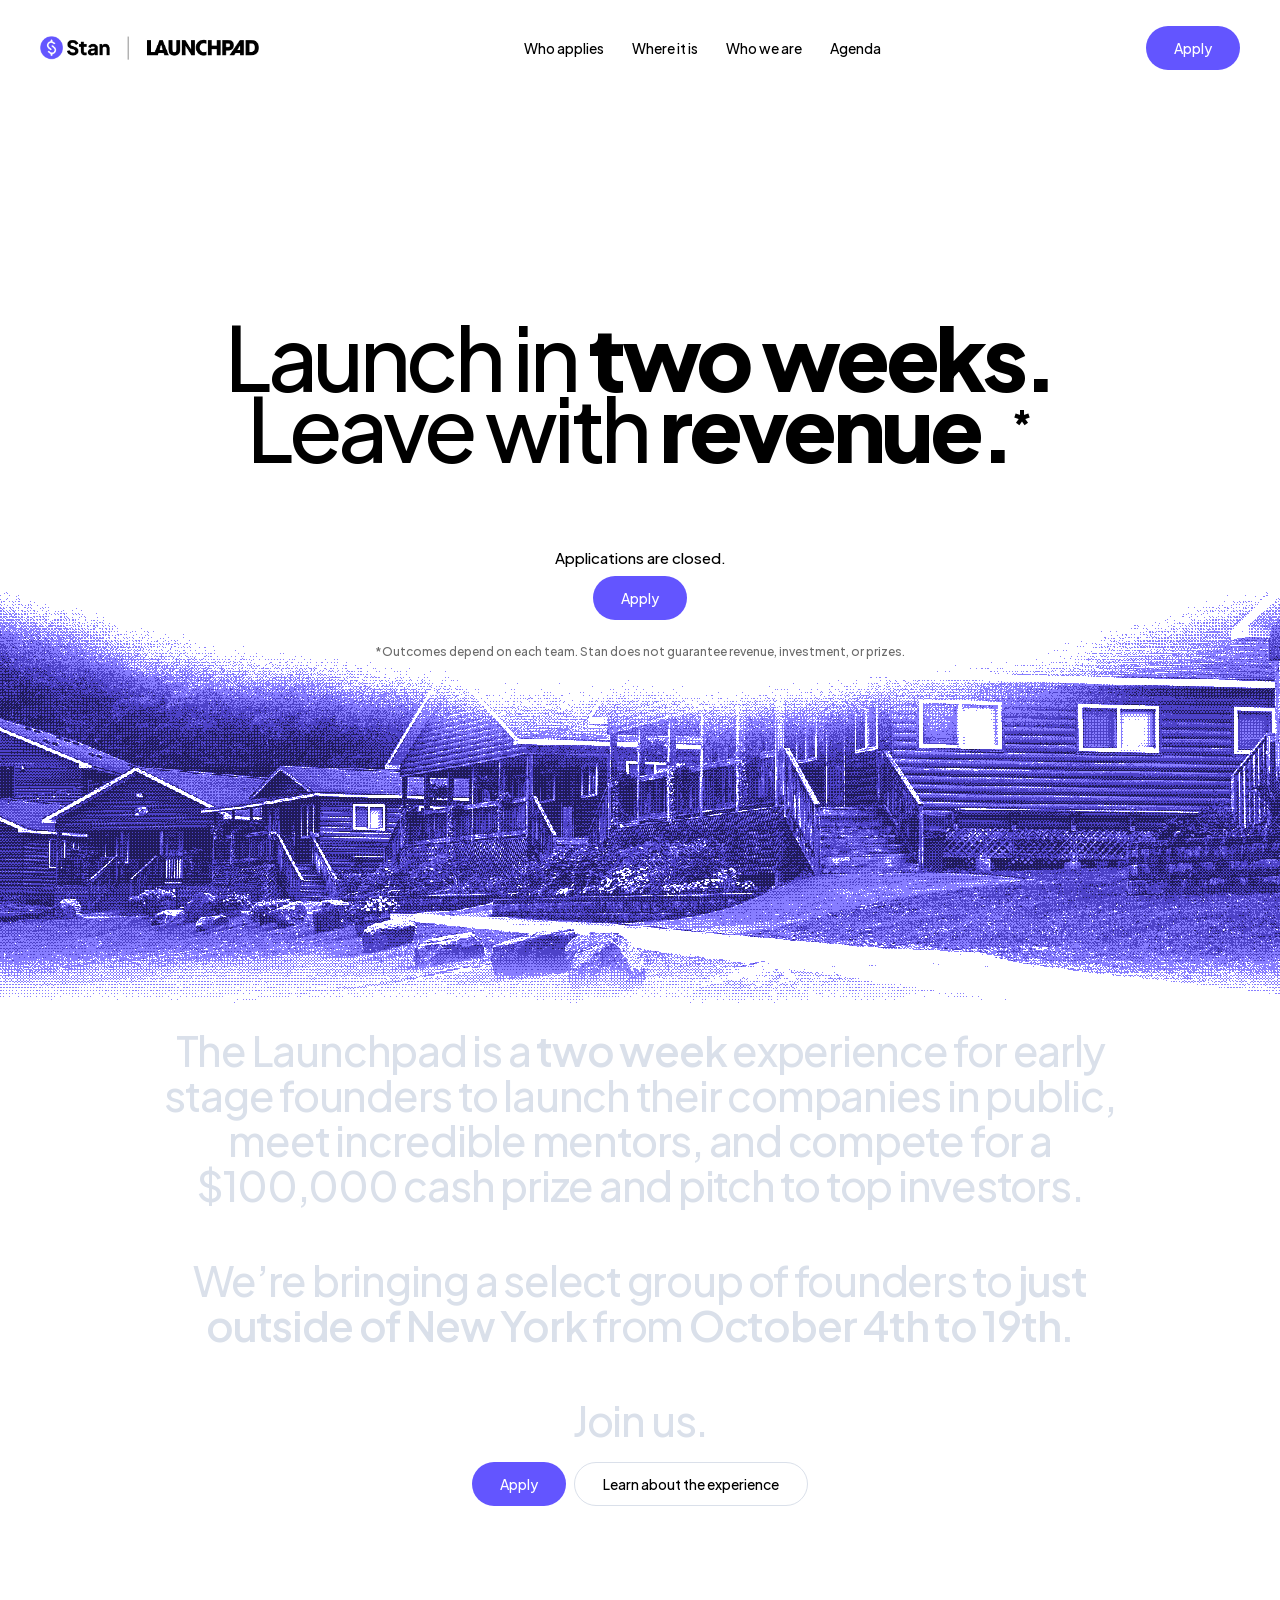
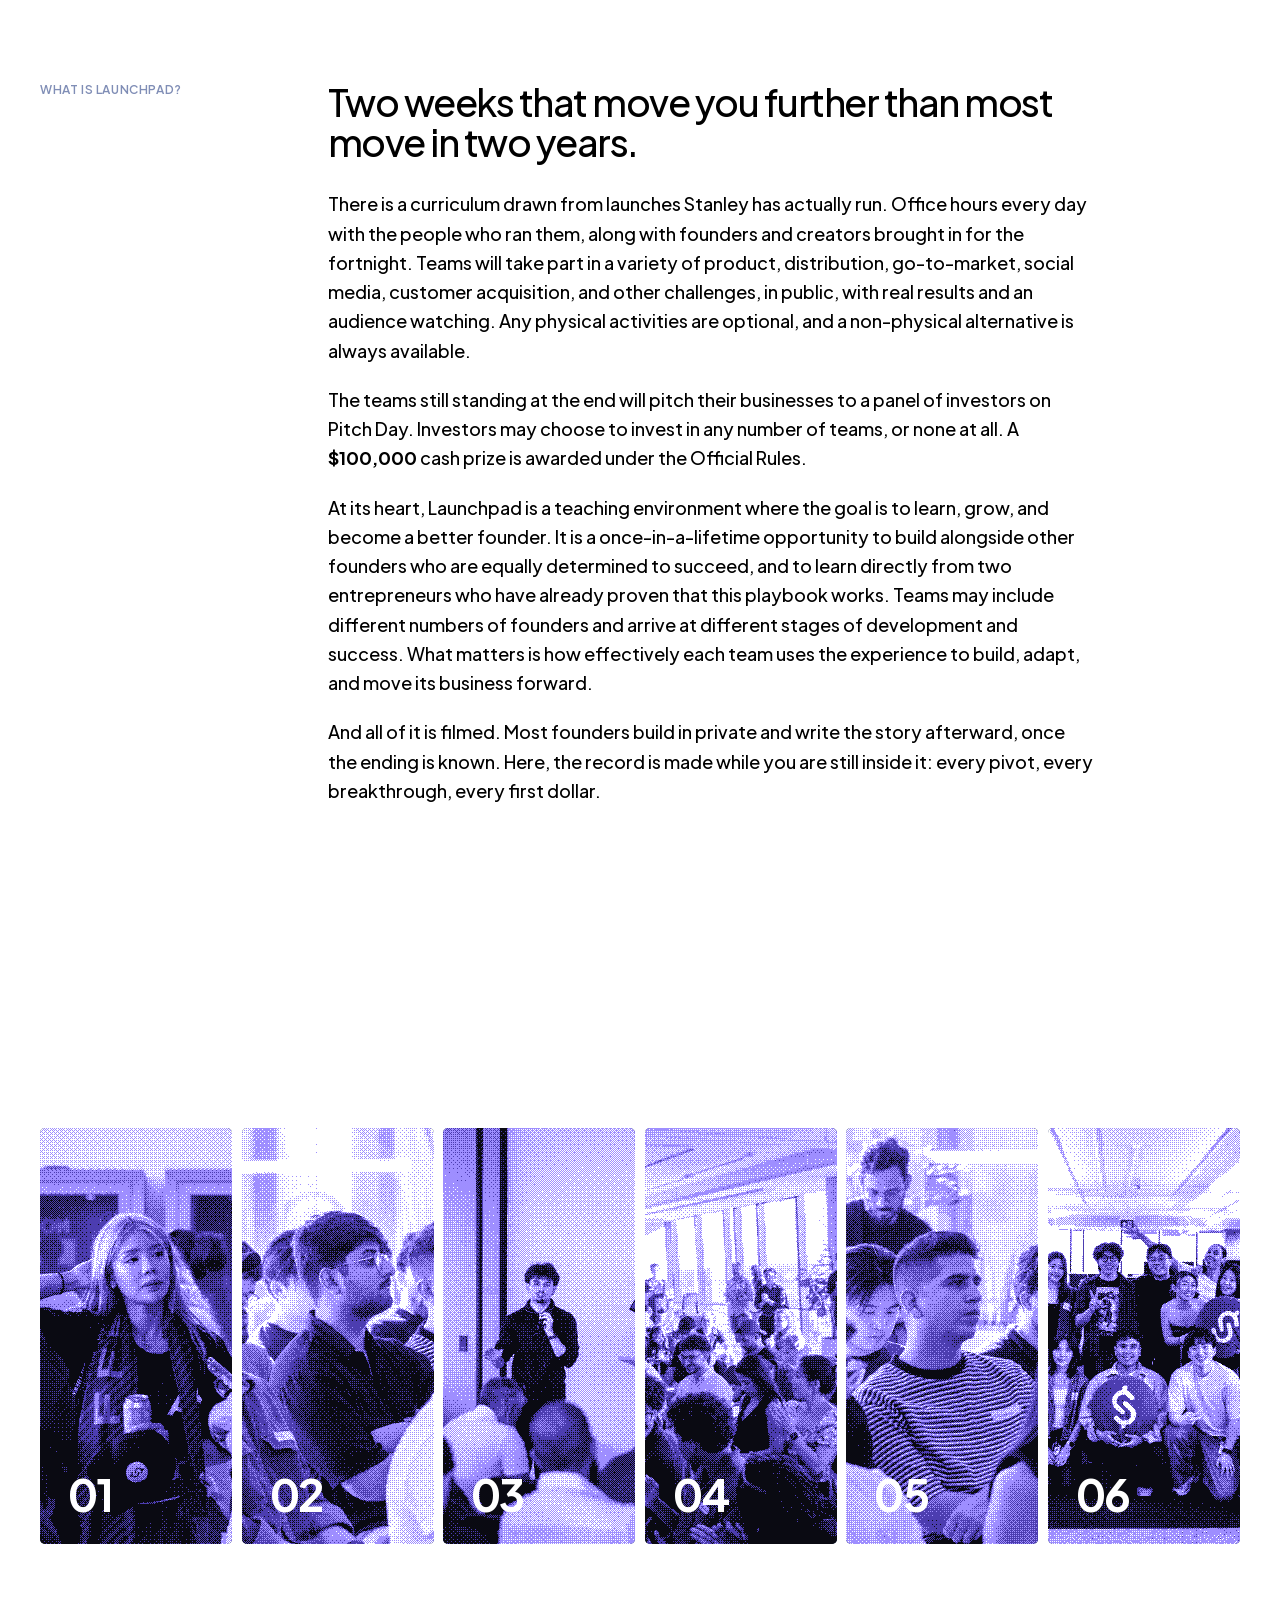
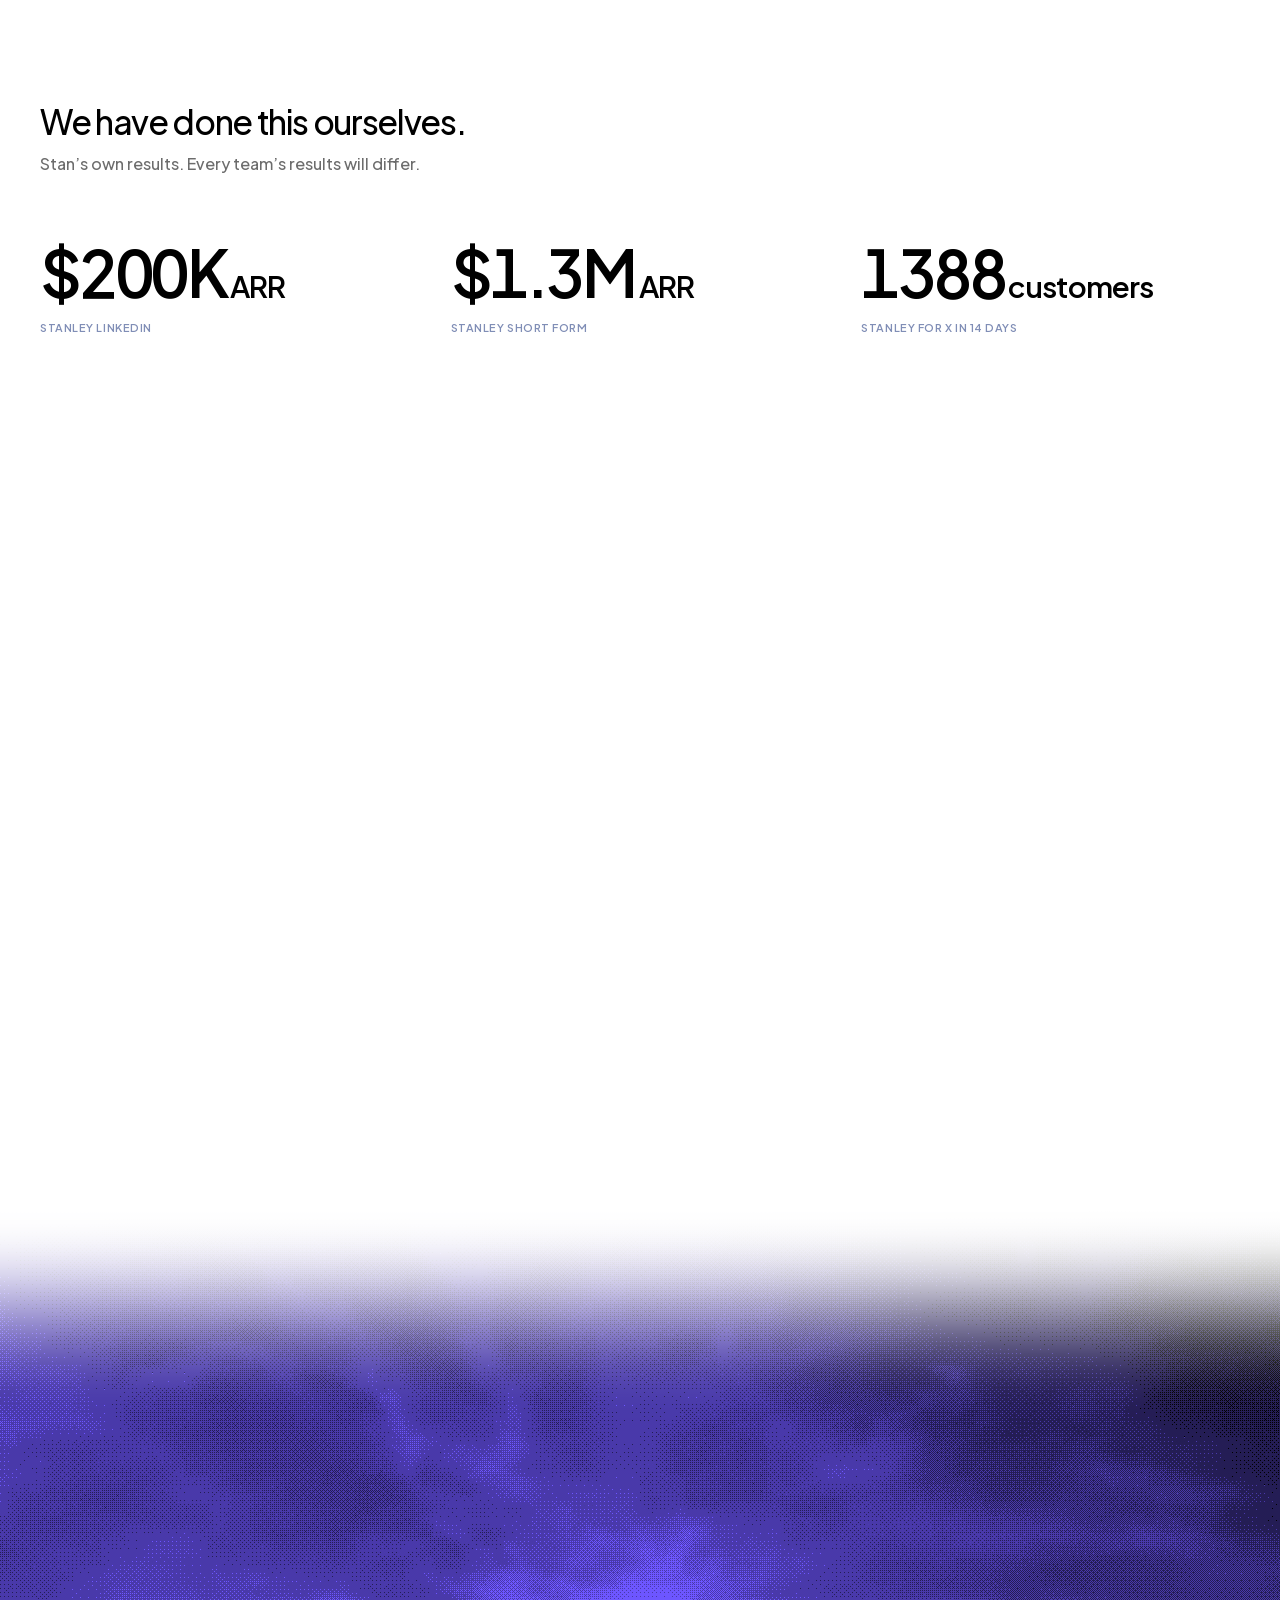
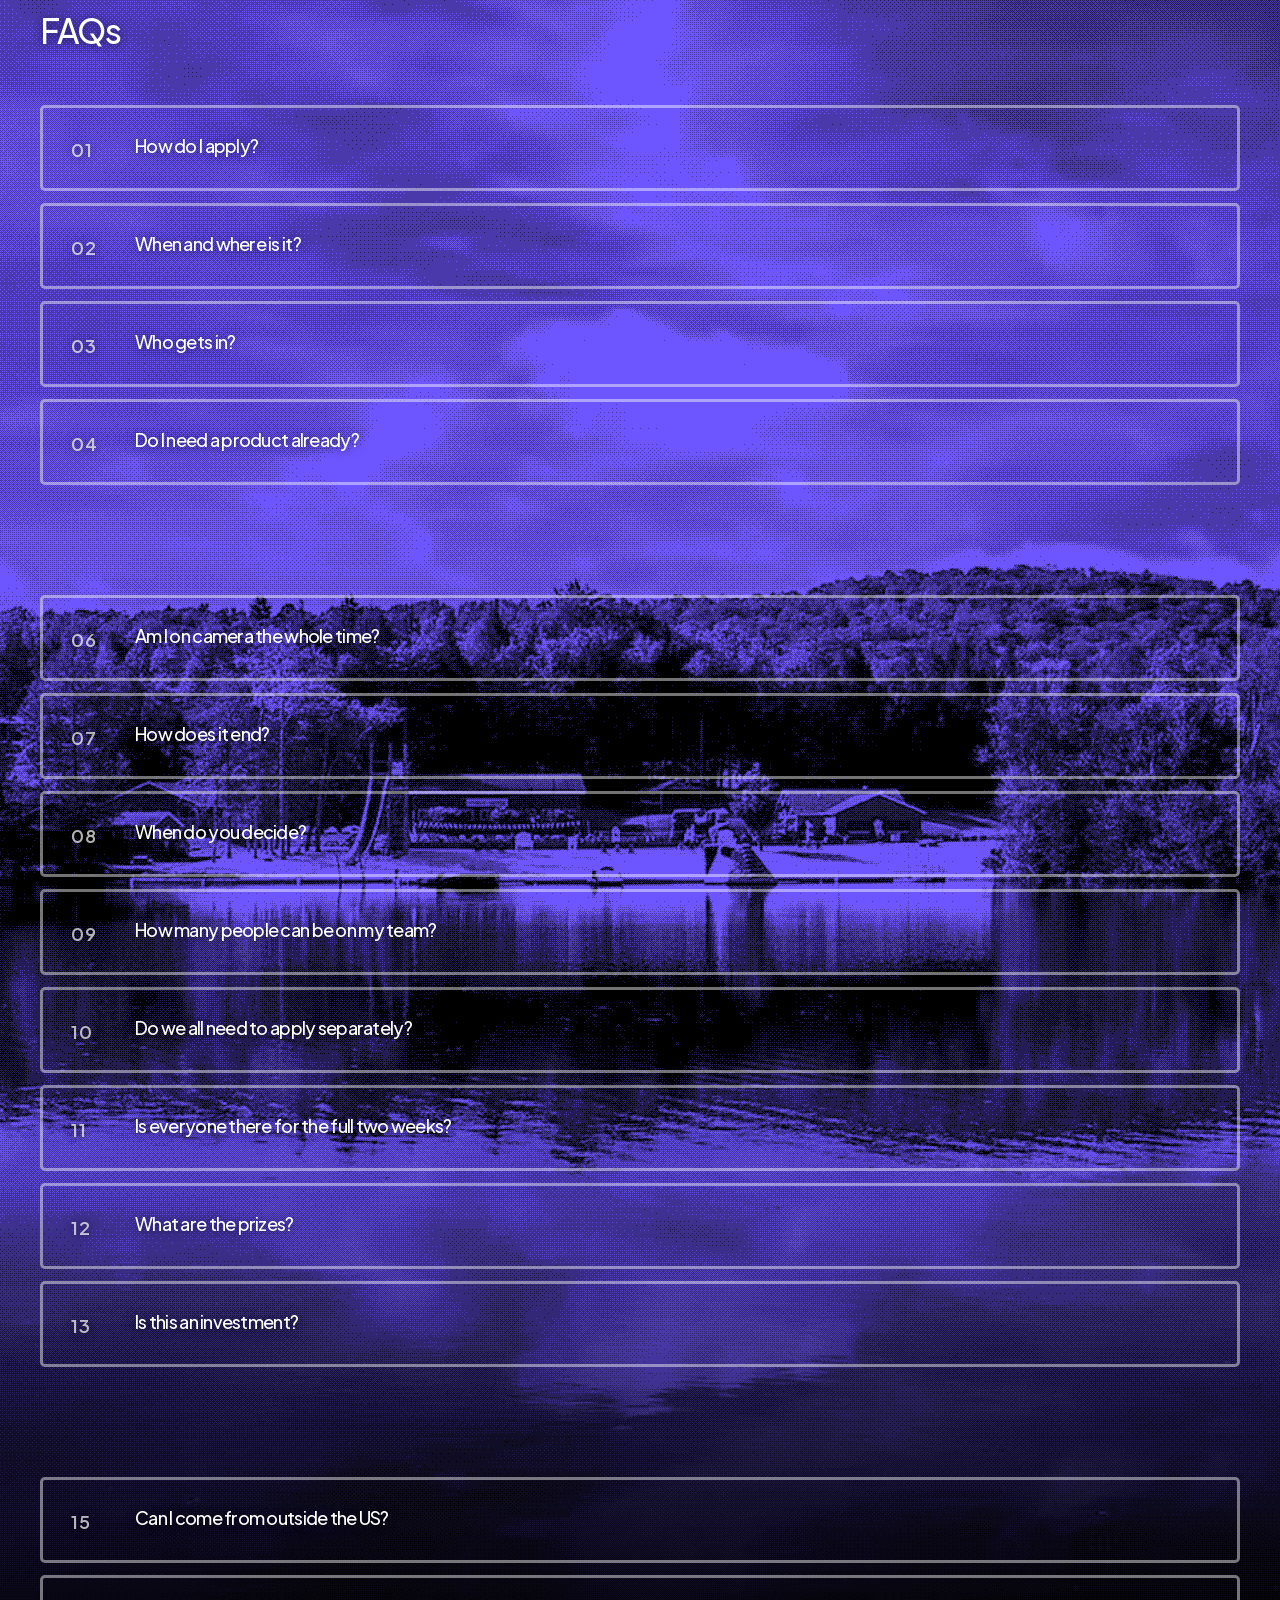
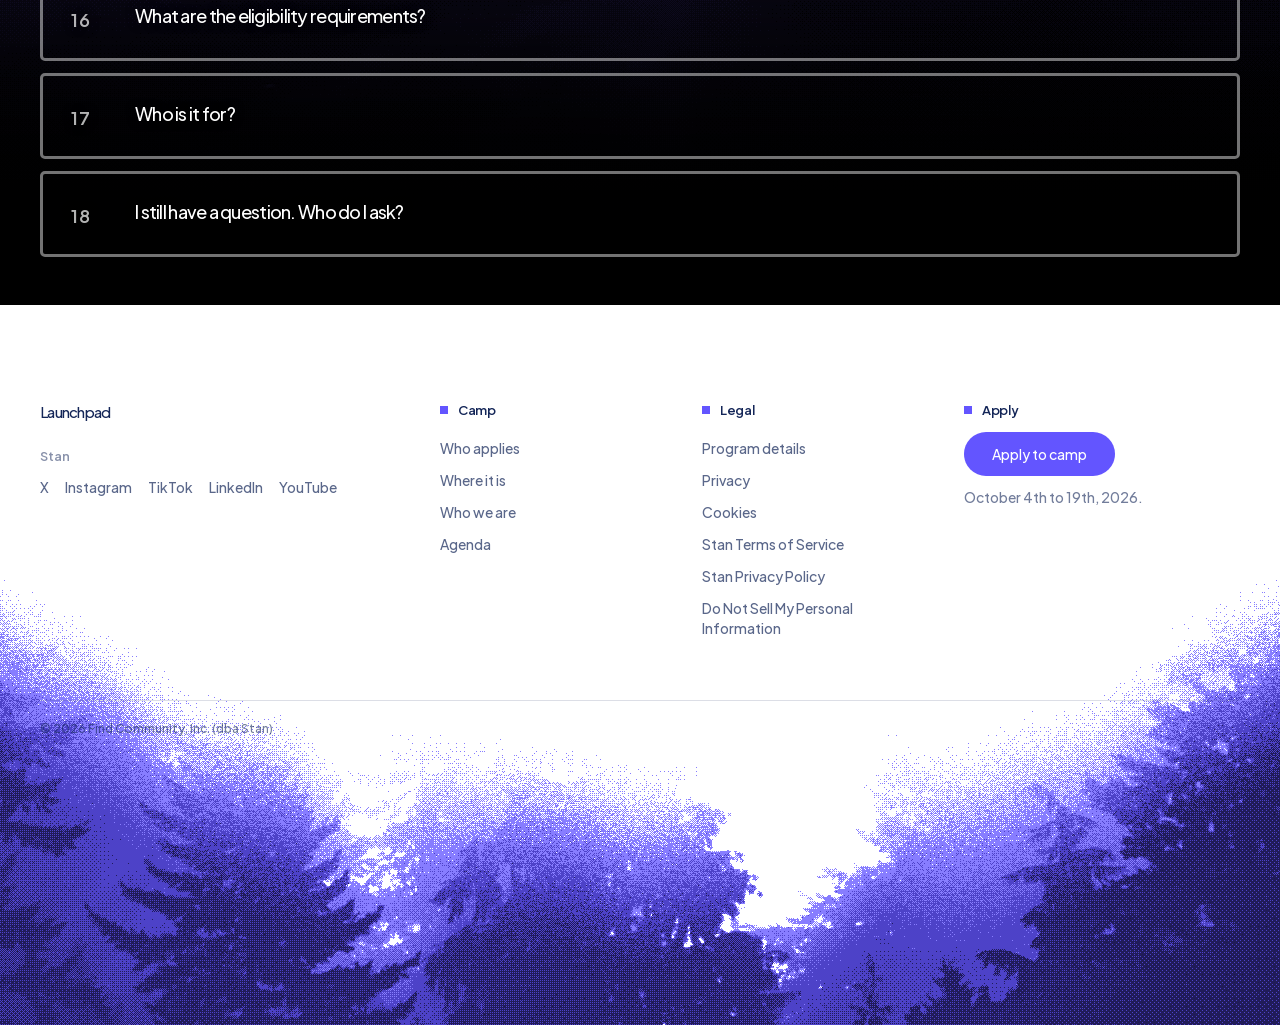
==== commit 3e4e675c: "Move mirrored Next.js assets out of the immutable path Vercel verifies that files under /_next/stati" ====
--- a/index.html
+++ b/index.html
@@ -1 +1 @@
-<!DOCTYPE html><html data-dpl-id="dpl_w3NKNGjgQrKzwMNruwuWd6oCX3E9" lang="en" class="big_shoulders_7123ae34-module__k79pjW__variable instrument_sans_18e3504e-module__yVm6gW__variable h-full antialiased"><head><meta charSet="utf-8"/><meta name="viewport" content="width=device-width, initial-scale=1"/><link rel="preload" href="/_next/static/immutable/media/797e433ab948586e-s.p.1v5bejj26fx9h.woff2" as="font" crossorigin="" type="font/woff2"/><link rel="preload" href="/_next/static/immutable/media/MatrixSansPrint_Regular-s.p.2ckcxrzie5m3n.otf" as="font" crossorigin="" type="font/otf"/><link rel="preload" href="/_next/static/immutable/media/MatrixSansVideo_Regular-s.p.41-9n1qrm0-6z.otf" as="font" crossorigin="" type="font/otf"/><link rel="preload" href="/_next/static/immutable/media/caa3a2e1cccd8315-s.p.0zr6hhvz-h9nw.woff2" as="font" crossorigin="" type="font/woff2"/><link rel="preload" href="/_next/static/immutable/media/f06bf9da926bae75-s.p.3uuun_-7zsf1g.woff2" as="font" crossorigin="" type="font/woff2"/><link rel="preload" href="/_next/static/immutable/media/f99c309598d4ef8a.p.2v-hvpha9wp8q.woff2" as="font" crossorigin="" type="font/woff2"/><link rel="preload" href="/_next/static/immutable/media/fba5a26ea33df6a3-s.p.08ssgmy_tb90r.woff2" as="font" crossorigin="" type="font/woff2"/><link rel="preload" as="image" imageSrcSet="/brand/stan-x-launchpad-lockup.png 32w, /brand/stan-x-launchpad-lockup.png 48w, /brand/stan-x-launchpad-lockup.png 64w, /brand/stan-x-launchpad-lockup.png 96w, /brand/stan-x-launchpad-lockup.png 128w, /brand/stan-x-launchpad-lockup.png 256w, /brand/stan-x-launchpad-lockup.png 384w, /brand/stan-x-launchpad-lockup.png 640w, /brand/stan-x-launchpad-lockup.png 750w, /brand/stan-x-launchpad-lockup.png 828w, /brand/stan-x-launchpad-lockup.png 1080w, /brand/stan-x-launchpad-lockup.png 1200w, /brand/stan-x-launchpad-lockup.png 1920w, /brand/stan-x-launchpad-lockup.png 2048w, /brand/stan-x-launchpad-lockup.png 3840w" imageSizes="(max-width: 768px) 146px, 219px"/><link rel="preload" as="image" imageSrcSet="/img/banner.jpg 32w, /img/banner.jpg 48w, /img/banner.jpg 64w, /img/banner.jpg 96w, /img/banner.jpg 128w, /img/banner.jpg 256w, /img/banner.jpg 384w, /img/banner.jpg 640w, /img/banner.jpg 750w, /img/banner.jpg 828w, /img/banner.jpg 1080w, /img/banner.jpg 1200w, /img/banner.jpg 1920w, /img/banner.jpg 2048w, /img/banner.jpg 3840w" imageSizes="320px"/><link rel="preload" as="image" imageSrcSet="/img/crew.jpg 32w, /img/crew.jpg 48w, /img/crew.jpg 64w, /img/crew.jpg 96w, /img/crew.jpg 128w, /img/crew.jpg 256w, /img/crew.jpg 384w, /img/crew.jpg 640w, /img/crew.jpg 750w, /img/crew.jpg 828w, /img/crew.jpg 1080w, /img/crew.jpg 1200w, /img/crew.jpg 1920w, /img/crew.jpg 2048w, /img/crew.jpg 3840w" imageSizes="320px"/><link rel="preload" as="image" imageSrcSet="/img/room.jpg 32w, /img/room.jpg 48w, /img/room.jpg 64w, /img/room.jpg 96w, /img/room.jpg 128w, /img/room.jpg 256w, /img/room.jpg 384w, /img/room.jpg 640w, /img/room.jpg 750w, /img/room.jpg 828w, /img/room.jpg 1080w, /img/room.jpg 1200w, /img/room.jpg 1920w, /img/room.jpg 2048w, /img/room.jpg 3840w" imageSizes="320px"/><link rel="preload" as="image" imageSrcSet="/img/portrait.jpg 32w, /img/portrait.jpg 48w, /img/portrait.jpg 64w, /img/portrait.jpg 96w, /img/portrait.jpg 128w, /img/portrait.jpg 256w, /img/portrait.jpg 384w, /img/portrait.jpg 640w, /img/portrait.jpg 750w, /img/portrait.jpg 828w, /img/portrait.jpg 1080w, /img/portrait.jpg 1200w, /img/portrait.jpg 1920w, /img/portrait.jpg 2048w, /img/portrait.jpg 3840w" imageSizes="320px"/><link rel="preload" as="image" imageSrcSet="/img/film.jpg 32w, /img/film.jpg 48w, /img/film.jpg 64w, /img/film.jpg 96w, /img/film.jpg 128w, /img/film.jpg 256w, /img/film.jpg 384w, /img/film.jpg 640w, /img/film.jpg 750w, /img/film.jpg 828w, /img/film.jpg 1080w, /img/film.jpg 1200w, /img/film.jpg 1920w, /img/film.jpg 2048w, /img/film.jpg 3840w" imageSizes="320px"/><link rel="preload" as="image" imageSrcSet="/img/stanfam.jpg 32w, /img/stanfam.jpg 48w, /img/stanfam.jpg 64w, /img/stanfam.jpg 96w, /img/stanfam.jpg 128w, /img/stanfam.jpg 256w, /img/stanfam.jpg 384w, /img/stanfam.jpg 640w, /img/stanfam.jpg 750w, /img/stanfam.jpg 828w, /img/stanfam.jpg 1080w, /img/stanfam.jpg 1200w, /img/stanfam.jpg 1920w, /img/stanfam.jpg 2048w, /img/stanfam.jpg 3840w" imageSizes="320px"/><link rel="stylesheet" href="/_next/static/immutable/chunks/0337t9v20k-di.css" data-precedence="next"/><link rel="stylesheet" href="/_next/static/immutable/chunks/35wfv2cy29n3b.css" data-precedence="next"/><link rel="stylesheet" href="/_next/static/immutable/chunks/0l64sxbr0guh1.css" data-precedence="next"/><link rel="preload" as="script" fetchPriority="low" href="/_next/static/immutable/chunks/14p8_oqciff0p.js"/><script src="/_next/static/immutable/chunks/0ws7t_wz4dvp7.js" async=""></script><script src="/_next/static/immutable/chunks/2hbr1fp0o27in.js" async=""></script><script src="/_next/static/immutable/chunks/0qmpwqu9johly.js" async=""></script><script src="/_next/static/immutable/chunks/turbopack-09f51ytv3olvr.js" async=""></script><script src="/_next/static/immutable/chunks/1i6vnvxz198wi.js" async="" crossorigin=""></script><script src="/_next/static/immutable/chunks/2corl6wyj4669.js" async="" crossorigin=""></script><script src="/_next/static/immutable/chunks/2l4w7kz--k36a.js" async="" crossorigin=""></script><script src="/_next/static/immutable/chunks/2k6axtzk1phra.js" async="" crossorigin=""></script><script src="/_next/static/immutable/chunks/278i-8izzp032.js" async="" crossorigin=""></script><meta name="theme-color" content="#ffffff"/><title>Launchpad | Stan</title><meta name="description" content="A select group of founders at a camp just outside of New York. Stanley for X in 14 days, filmed as a show. October 4–19, 2026."/><meta property="og:title" content="Launchpad | Stan"/><meta property="og:description" content="A select group of founders. 16 days just outside of New York. Pitch day in front of investors. Filmed as a show."/><meta property="og:image" content="https://launchpad.stan.store/opengraph-image?b1ca2290e41fe62f"/><meta property="og:image:type" content="image/png"/><meta property="og:image:width" content="1200"/><meta property="og:image:height" content="630"/><meta property="og:image:alt" content="Stan | Launchpad"/><meta property="og:type" content="website"/><meta name="twitter:card" content="summary_large_image"/><meta name="twitter:title" content="Launchpad | Stan"/><meta name="twitter:description" content="A select group of founders. 16 days just outside of New York. Pitch day in front of investors. Filmed as a show."/><meta name="twitter:image" content="https://launchpad.stan.store/twitter-image?b1ca2290e41fe62f"/><meta name="twitter:image:alt" content="Stan | Launchpad"/><meta name="twitter:image:type" content="image/png"/><meta name="twitter:image:width" content="1200"/><meta name="twitter:image:height" content="630"/><link rel="icon" href="/favicon.ico?favicon.1k5qqw3w7i-nu.ico" sizes="64x64" type="image/x-icon"/><link rel="icon" href="/icon.svg?icon.11mrahgpxj4tj.svg" sizes="any" type="image/svg+xml"/><link rel="apple-touch-icon" href="/apple-icon.png?apple-icon.2nsbq48vrk_hy.png" sizes="180x180" type="image/png"/><meta name="next-size-adjust" content=""/><noscript><style>[data-rv],.stagger>span{opacity:1!important;transform:none!important;clip-path:none!important;filter:none!important}#run{height:auto!important}.typefill,.typefill span span{color:#142658!important}#run>div{position:static!important;height:auto!important;overflow:visible!important}.beat{position:relative!important;opacity:1!important;transform:none!important;padding-block:5rem}</style></noscript><script src="/_next/static/immutable/chunks/0c0hxoamwjsbw.js" noModule=""></script></head><body class="min-h-full"><div hidden=""><!--$--><!--/$--></div><main class="v1 plus_jakarta_sans_903079d0-module__AyqIMG__variable min-h-screen"><header class="bg-[#ffffff] pt-3 md:pt-5"><div class="mx-auto max-w-7xl px-6 md:px-10 flex h-14 items-center justify-between gap-6"><a class="py-3 transition-opacity hover:opacity-70" data-no-dither="true" href="/"><img alt="Launchpad, by Stan" width="1367" height="150" decoding="async" data-nimg="1" class="h-4 w-auto md:h-6" style="color:transparent" sizes="(max-width: 768px) 146px, 219px" srcSet="/brand/stan-x-launchpad-lockup.png 32w, /brand/stan-x-launchpad-lockup.png 48w, /brand/stan-x-launchpad-lockup.png 64w, /brand/stan-x-launchpad-lockup.png 96w, /brand/stan-x-launchpad-lockup.png 128w, /brand/stan-x-launchpad-lockup.png 256w, /brand/stan-x-launchpad-lockup.png 384w, /brand/stan-x-launchpad-lockup.png 640w, /brand/stan-x-launchpad-lockup.png 750w, /brand/stan-x-launchpad-lockup.png 828w, /brand/stan-x-launchpad-lockup.png 1080w, /brand/stan-x-launchpad-lockup.png 1200w, /brand/stan-x-launchpad-lockup.png 1920w, /brand/stan-x-launchpad-lockup.png 2048w, /brand/stan-x-launchpad-lockup.png 3840w" src="/brand/stan-x-launchpad-lockup.png"/></a><nav class="hidden items-center gap-7 md:flex"><a class="py-4 text-sm font-medium text-black transition-opacity hover:opacity-70" href="/who">Who applies</a><a class="py-4 text-sm font-medium text-black transition-opacity hover:opacity-70" href="/where">Where it is</a><a class="py-4 text-sm font-medium text-black transition-opacity hover:opacity-70" href="/stan">Who we are</a><a class="py-4 text-sm font-medium text-black transition-opacity hover:opacity-70" href="/agenda">Agenda</a></nav><div class="flex items-center gap-2 md:gap-0"><div class="hidden min-[380px]:block"><a href="/apply" class="inline-flex min-h-11 w-fit shrink-0 items-center justify-center rounded-[90px] bg-[#6355ff] px-7 py-3 text-sm font-medium text-[#ffffff] transition-colors hover:bg-[#5200ff]">Apply</a></div><div class="contents"><div class="contents"><button type="button" aria-label="Open menu" aria-expanded="false" aria-controls="mobile-menu" class="-mr-2 grid size-11 shrink-0 place-items-center md:hidden"><span class="burger" aria-hidden="true"><span class="burger__bar"></span><span class="burger__bar"></span><span class="burger__bar"></span></span></button></div></div></div></div></header><section id="top" class="relative min-h-[clamp(22rem,calc(100svh-3.5rem-10rem),30rem)] md:min-h-[clamp(31rem,calc(100svh-3.5rem-26rem),41rem)]"><div class="mx-auto max-w-7xl px-6 md:px-10 absolute inset-x-0 bottom-[-1rem] z-20 flex justify-center md:bottom-[-5.5rem]"><div class="w-full text-center"><h1 class="font-display stagger stagger--blur mx-auto max-w-[15ch] text-[2.75rem] leading-[0.8] tracking-[-0.05em] md:text-[4.25rem] lg:text-[5.5rem]"><span class="font-medium">Launch</span> <span class="font-medium">in</span> <span>two</span> <span>weeks.</span> <span class="font-medium">Leave</span> <span class="font-medium">with</span> <span>revenue.<sup class="relative -top-[0.6em] text-[0.45em] tracking-normal align-baseline">*</sup></span></h1><div class="mt-12 flex justify-center md:mt-16" data-rv="soft" style="--d:500ms"><div class="lp-clock " style="visibility:hidden" aria-hidden="true"><p class="lp-clock__label">Applications close on <!-- -->September 25<!-- -->, in:</p><div class="lp-clock__row"><span class="lp-clock__part"><b>00</b>days</span><span class="lp-clock__part"><b>00</b>hours</span><span class="lp-clock__part"><b>00</b>minutes</span><span class="lp-clock__part"><b>00</b>seconds</span></div></div></div><div class="mt-1 flex justify-center md:mt-1.5" data-rv="soft" style="--d:740ms"><a href="/apply" class="inline-flex min-h-11 w-fit shrink-0 items-center justify-center rounded-[90px] bg-[#6355ff] px-7 py-3 text-sm font-medium text-[#ffffff] transition-colors hover:bg-[#5200ff]">Apply</a></div><p class="mx-auto mt-5 text-[11px] leading-snug text-[#2e2e2e]/70 sm:whitespace-nowrap md:mt-6 md:text-xs" data-rv="soft" style="--d:860ms">*Outcomes depend on each team. Stan does not guarantee revenue, investment, or prizes.</p></div></div></section><section class="relative overflow-hidden -mt-[10rem] aspect-[4/5] max-h-[60rem] min-h-[16rem] w-full md:mt-[max(-18rem,calc(100px_-_20.5vw))] md:aspect-[2400/1340]" style="background-color:#ffffff"><canvas aria-hidden="true" class="pointer-events-none absolute inset-0 h-full w-full [image-rendering:pixelated]"></canvas><div class="relative"></div></section><section data-apply-dock-stop="true" class="mx-auto max-w-7xl px-6 md:px-10 relative z-10 mt-2 pt-0 pb-10 text-center md:-mt-24 md:pt-0 md:pb-16"><p class="mx-auto mt-0 max-w-[32ch] text-[1.5rem] font-normal leading-[1.18] tracking-[-0.03em] md:mt-0 md:text-[2.6rem] md:leading-[1.08]" data-progress="0.55"><span class="typefill" style="--n:297"><span class="typefill__line" style="display:block"><span class="inline-block"><span style="--i:0">T</span><span style="--i:1">h</span><span style="--i:2">e</span></span> <span class="inline-block"><span style="--i:4">L</span><span style="--i:5">a</span><span style="--i:6">u</span><span style="--i:7">n</span><span style="--i:8">c</span><span style="--i:9">h</span><span style="--i:10">p</span><span style="--i:11">a</span><span style="--i:12">d</span></span> <span class="inline-block"><span style="--i:14">i</span><span style="--i:15">s</span></span> <span class="inline-block"><span style="--i:17">a</span></span> <span class="inline-block font-semibold"><span style="--i:19">t</span><span style="--i:20">w</span><span style="--i:21">o</span></span> <span class="inline-block font-semibold"><span style="--i:23">w</span><span style="--i:24">e</span><span style="--i:25">e</span><span style="--i:26">k</span></span> <span class="inline-block"><span style="--i:28">e</span><span style="--i:29">x</span><span style="--i:30">p</span><span style="--i:31">e</span><span style="--i:32">r</span><span style="--i:33">i</span><span style="--i:34">e</span><span style="--i:35">n</span><span style="--i:36">c</span><span style="--i:37">e</span></span> <span class="inline-block"><span style="--i:39">f</span><span style="--i:40">o</span><span style="--i:41">r</span></span> <span class="inline-block"><span style="--i:43">e</span><span style="--i:44">a</span><span style="--i:45">r</span><span style="--i:46">l</span><span style="--i:47">y</span></span> <span class="inline-block"><span style="--i:49">s</span><span style="--i:50">t</span><span style="--i:51">a</span><span style="--i:52">g</span><span style="--i:53">e</span></span> <span class="inline-block"><span style="--i:55">f</span><span style="--i:56">o</span><span style="--i:57">u</span><span style="--i:58">n</span><span style="--i:59">d</span><span style="--i:60">e</span><span style="--i:61">r</span><span style="--i:62">s</span></span> <span class="inline-block"><span style="--i:64">t</span><span style="--i:65">o</span></span> <span class="inline-block"><span style="--i:67">l</span><span style="--i:68">a</span><span style="--i:69">u</span><span style="--i:70">n</span><span style="--i:71">c</span><span style="--i:72">h</span></span> <span class="inline-block"><span style="--i:74">t</span><span style="--i:75">h</span><span style="--i:76">e</span><span style="--i:77">i</span><span style="--i:78">r</span></span> <span class="inline-block"><span style="--i:80">c</span><span style="--i:81">o</span><span style="--i:82">m</span><span style="--i:83">p</span><span style="--i:84">a</span><span style="--i:85">n</span><span style="--i:86">i</span><span style="--i:87">e</span><span style="--i:88">s</span></span> <span class="inline-block"><span style="--i:90">i</span><span style="--i:91">n</span></span> <span class="inline-block"><span style="--i:93">p</span><span style="--i:94">u</span><span style="--i:95">b</span><span style="--i:96">l</span><span style="--i:97">i</span><span style="--i:98">c</span><span style="--i:99">,</span></span> <span class="inline-block"><span style="--i:101">m</span><span style="--i:102">e</span><span style="--i:103">e</span><span style="--i:104">t</span></span> <span class="inline-block"><span style="--i:106">i</span><span style="--i:107">n</span><span style="--i:108">c</span><span style="--i:109">r</span><span style="--i:110">e</span><span style="--i:111">d</span><span style="--i:112">i</span><span style="--i:113">b</span><span style="--i:114">l</span><span style="--i:115">e</span></span> <span class="inline-block"><span style="--i:117">m</span><span style="--i:118">e</span><span style="--i:119">n</span><span style="--i:120">t</span><span style="--i:121">o</span><span style="--i:122">r</span><span style="--i:123">s</span><span style="--i:124">,</span></span> <span class="inline-block"><span style="--i:126">a</span><span style="--i:127">n</span><span style="--i:128">d</span></span> <span class="inline-block"><span style="--i:130">c</span><span style="--i:131">o</span><span style="--i:132">m</span><span style="--i:133">p</span><span style="--i:134">e</span><span style="--i:135">t</span><span style="--i:136">e</span></span> <span class="inline-block"><span style="--i:138">f</span><span style="--i:139">o</span><span style="--i:140">r</span></span> <span class="inline-block"><span style="--i:142">a</span></span> <span class="inline-block"><span style="--i:144">$</span><span style="--i:145">1</span><span style="--i:146">0</span><span style="--i:147">0</span><span style="--i:148">,</span><span style="--i:149">0</span><span style="--i:150">0</span><span style="--i:151">0</span></span> <span class="inline-block"><span style="--i:153">c</span><span style="--i:154">a</span><span style="--i:155">s</span><span style="--i:156">h</span></span> <span class="inline-block"><span style="--i:158">p</span><span style="--i:159">r</span><span style="--i:160">i</span><span style="--i:161">z</span><span style="--i:162">e</span></span> <span class="inline-block"><span style="--i:164">a</span><span style="--i:165">n</span><span style="--i:166">d</span></span> <span class="inline-block"><span style="--i:168">p</span><span style="--i:169">i</span><span style="--i:170">t</span><span style="--i:171">c</span><span style="--i:172">h</span></span> <span class="inline-block"><span style="--i:174">t</span><span style="--i:175">o</span></span> <span class="inline-block"><span style="--i:177">t</span><span style="--i:178">o</span><span style="--i:179">p</span></span> <span class="inline-block"><span style="--i:181">i</span><span style="--i:182">n</span><span style="--i:183">v</span><span style="--i:184">e</span><span style="--i:185">s</span><span style="--i:186">t</span><span style="--i:187">o</span><span style="--i:188">r</span><span style="--i:189">s</span><span style="--i:190">.</span></span></span><span class="typefill__line" style="display:block;margin-top:1.2em"><span class="inline-block"><span style="--i:192">W</span><span style="--i:193">e</span><span style="--i:194">’</span><span style="--i:195">r</span><span style="--i:196">e</span></span> <span class="inline-block"><span style="--i:198">b</span><span style="--i:199">r</span><span style="--i:200">i</span><span style="--i:201">n</span><span style="--i:202">g</span><span style="--i:203">i</span><span style="--i:204">n</span><span style="--i:205">g</span></span> <span class="inline-block"><span style="--i:207">a</span></span> <span class="inline-block"><span style="--i:209">s</span><span style="--i:210">e</span><span style="--i:211">l</span><span style="--i:212">e</span><span style="--i:213">c</span><span style="--i:214">t</span></span> <span class="inline-block"><span style="--i:216">g</span><span style="--i:217">r</span><span style="--i:218">o</span><span style="--i:219">u</span><span style="--i:220">p</span></span> <span class="inline-block"><span style="--i:222">o</span><span style="--i:223">f</span></span> <span class="inline-block"><span style="--i:225">f</span><span style="--i:226">o</span><span style="--i:227">u</span><span style="--i:228">n</span><span style="--i:229">d</span><span style="--i:230">e</span><span style="--i:231">r</span><span style="--i:232">s</span></span> <span class="inline-block"><span style="--i:234">t</span><span style="--i:235">o</span></span> <span class="inline-block font-semibold"><span style="--i:237">j</span><span style="--i:238">u</span><span style="--i:239">s</span><span style="--i:240">t</span></span> <span class="inline-block font-semibold"><span style="--i:242">o</span><span style="--i:243">u</span><span style="--i:244">t</span><span style="--i:245">s</span><span style="--i:246">i</span><span style="--i:247">d</span><span style="--i:248">e</span></span> <span class="inline-block font-semibold"><span style="--i:250">o</span><span style="--i:251">f</span></span> <span class="inline-block font-semibold"><span style="--i:253">N</span><span style="--i:254">e</span><span style="--i:255">w</span></span> <span class="inline-block font-semibold"><span style="--i:257">Y</span><span style="--i:258">o</span><span style="--i:259">r</span><span style="--i:260">k</span></span> <span class="inline-block"><span style="--i:262">f</span><span style="--i:263">r</span><span style="--i:264">o</span><span style="--i:265">m</span></span> <span class="inline-block font-semibold"><span style="--i:267">O</span><span style="--i:268">c</span><span style="--i:269">t</span><span style="--i:270">o</span><span style="--i:271">b</span><span style="--i:272">e</span><span style="--i:273">r</span></span> <span class="inline-block font-semibold"><span style="--i:275">4</span><span style="--i:276">t</span><span style="--i:277">h</span></span> <span class="inline-block font-semibold"><span style="--i:279">t</span><span style="--i:280">o</span></span> <span class="inline-block font-semibold"><span style="--i:282">1</span><span style="--i:283">9</span><span style="--i:284">t</span><span style="--i:285">h</span><span style="--i:286">.</span></span></span><span class="typefill__line" style="display:block;margin-top:1.2em"><span class="inline-block"><span style="--i:288">J</span><span style="--i:289">o</span><span style="--i:290">i</span><span style="--i:291">n</span></span> <span class="inline-block"><span style="--i:293">u</span><span style="--i:294">s</span><span style="--i:295">.</span></span></span></span></p><div class="mt-4 flex flex-wrap items-center justify-center gap-2 md:mt-5" data-rv="soft" style="--d:160ms"><a href="/apply" class="inline-flex min-h-11 w-fit shrink-0 items-center justify-center rounded-[90px] bg-[#6355ff] px-7 py-3 text-sm font-medium text-[#ffffff] transition-colors hover:bg-[#5200ff]">Apply</a><a href="#days" class="inline-flex min-h-11 w-fit shrink-0 items-center justify-center rounded-[90px] border border-[#dae0ea] px-7 py-[11px] text-sm font-medium text-black transition-colors hover:bg-[#eef0ff]">Learn about the experience</a></div></section><section id="camp" class="mx-auto max-w-7xl px-6 md:px-10 py-16 md:py-28"><div class="grid gap-8 md:grid-cols-[14rem_minmax(0,1fr)] md:gap-16"><div data-rv="soft"><p class="text-xs font-semibold uppercase tracking-wider text-[#808eb6]">What is Launchpad?</p></div><div class="max-w-3xl" data-rv="soft" style="--d:120ms"><h2 class="text-[1.5rem] font-medium leading-[1.05] tracking-[-0.04em] md:text-[2.35rem]">Two weeks that move you further than most move in two years.</h2><div class="mt-7 space-y-5 text-base leading-relaxed text-black md:text-lg"><p>There is a curriculum drawn from launches Stanley has actually run. Office hours every day with the people who ran them, along with founders and creators brought in for the fortnight. Teams will take part in a variety of product, distribution, go-to-market, social media, customer acquisition, and other challenges, in public, with real results and an audience watching. Any physical activities are optional, and a non-physical alternative is always available.</p><p>The teams still standing at the end will pitch their businesses to a panel of investors on Pitch Day. Investors may choose to invest in any number of teams, or none at all. A<!-- --> <b>$100,000</b> cash prize is awarded under the Official Rules.</p><p>At its heart, Launchpad is a teaching environment where the goal is to learn, grow, and become a better founder. It is a once-in-a-lifetime opportunity to build alongside other founders who are equally determined to succeed, and to learn directly from two entrepreneurs who have already proven that this playbook works. Teams may include different numbers of founders and arrive at different stages of development and success. What matters is how effectively each team uses the experience to build, adapt, and move its business forward.</p><p>And all of it is filmed. Most founders build in private and write the story afterward, once the ending is known. Here, the record is made while you are still inside it: every pivot, every breakthrough, every first dollar.</p></div></div></div></section><section id="days" class="mx-auto max-w-7xl px-6 md:px-10 py-16 md:py-28"><h2 class="text-[1.5rem] font-medium leading-[1.05] tracking-[-0.04em] md:text-[2.1rem] max-w-[20ch]" data-rv="soft">How the camp actually runs:</h2><div class="mt-12 md:mt-16" data-rv="soft"><div class="hiw"><article data-dither-scope="how" class="hiw-pill" role="button" tabindex="0" aria-expanded="false"><img alt="" loading="eager" decoding="async" data-nimg="fill" class="hiw-pill__img object-cover" style="position:absolute;height:100%;width:100%;left:0;top:0;right:0;bottom:0;color:transparent" sizes="320px" srcSet="/img/banner.jpg 32w, /img/banner.jpg 48w, /img/banner.jpg 64w, /img/banner.jpg 96w, /img/banner.jpg 128w, /img/banner.jpg 256w, /img/banner.jpg 384w, /img/banner.jpg 640w, /img/banner.jpg 750w, /img/banner.jpg 828w, /img/banner.jpg 1080w, /img/banner.jpg 1200w, /img/banner.jpg 1920w, /img/banner.jpg 2048w, /img/banner.jpg 3840w" src="/img/banner.jpg"/><span class="hiw-pill__badge">01</span><div class="hiw-pill__panel" aria-hidden="true"><h3 class="hiw-pill__title">One camp, a select group of founders</h3><p class="hiw-pill__text">Everyone lives on site just outside of New York from arrival to departure. Cameras go up, and there is nowhere else to be.</p></div></article><article data-dither-scope="how" class="hiw-pill" role="button" tabindex="0" aria-expanded="false"><img alt="" loading="eager" decoding="async" data-nimg="fill" class="hiw-pill__img object-cover" style="position:absolute;height:100%;width:100%;left:0;top:0;right:0;bottom:0;color:transparent" sizes="320px" srcSet="/img/crew.jpg 32w, /img/crew.jpg 48w, /img/crew.jpg 64w, /img/crew.jpg 96w, /img/crew.jpg 128w, /img/crew.jpg 256w, /img/crew.jpg 384w, /img/crew.jpg 640w, /img/crew.jpg 750w, /img/crew.jpg 828w, /img/crew.jpg 1080w, /img/crew.jpg 1200w, /img/crew.jpg 1920w, /img/crew.jpg 2048w, /img/crew.jpg 3840w" src="/img/crew.jpg"/><span class="hiw-pill__badge">02</span><div class="hiw-pill__panel" aria-hidden="true"><h3 class="hiw-pill__title">What you’ve done before doesn’t decide this</h3><p class="hiw-pill__text">No perfect deck or warm intro required. You’ll be judged on what you can build, grow, and sell in two weeks.</p></div></article><article data-dither-scope="how" class="hiw-pill" role="button" tabindex="0" aria-expanded="false"><img alt="" loading="eager" decoding="async" data-nimg="fill" class="hiw-pill__img object-cover" style="position:absolute;height:100%;width:100%;left:0;top:0;right:0;bottom:0;color:transparent" sizes="320px" srcSet="/img/room.jpg 32w, /img/room.jpg 48w, /img/room.jpg 64w, /img/room.jpg 96w, /img/room.jpg 128w, /img/room.jpg 256w, /img/room.jpg 384w, /img/room.jpg 640w, /img/room.jpg 750w, /img/room.jpg 828w, /img/room.jpg 1080w, /img/room.jpg 1200w, /img/room.jpg 1920w, /img/room.jpg 2048w, /img/room.jpg 3840w" src="/img/room.jpg"/><span class="hiw-pill__badge">03</span><div class="hiw-pill__panel" aria-hidden="true"><h3 class="hiw-pill__title">Talk, ship, charge</h3><p class="hiw-pill__text">The whole method. Ten conversations before lunch, something live by dark, and a price on it long before you feel ready.</p></div></article><article data-dither-scope="how" class="hiw-pill" role="button" tabindex="0" aria-expanded="false"><img alt="" loading="eager" decoding="async" data-nimg="fill" class="hiw-pill__img object-cover" style="position:absolute;height:100%;width:100%;left:0;top:0;right:0;bottom:0;color:transparent" sizes="320px" srcSet="/img/portrait.jpg 32w, /img/portrait.jpg 48w, /img/portrait.jpg 64w, /img/portrait.jpg 96w, /img/portrait.jpg 128w, /img/portrait.jpg 256w, /img/portrait.jpg 384w, /img/portrait.jpg 640w, /img/portrait.jpg 750w, /img/portrait.jpg 828w, /img/portrait.jpg 1080w, /img/portrait.jpg 1200w, /img/portrait.jpg 1920w, /img/portrait.jpg 2048w, /img/portrait.jpg 3840w" src="/img/portrait.jpg"/><span class="hiw-pill__badge">04</span><div class="hiw-pill__panel" aria-hidden="true"><h3 class="hiw-pill__title">Pivot without penalty</h3><p class="hiw-pill__text">The best founders know when to change course. Test your ideas, learn fast, and adapt when something isn’t working. Change isn’t failure. It’s part of building.</p></div></article><article data-dither-scope="how" class="hiw-pill" role="button" tabindex="0" aria-expanded="false"><img alt="" loading="eager" decoding="async" data-nimg="fill" class="hiw-pill__img object-cover" style="position:absolute;height:100%;width:100%;left:0;top:0;right:0;bottom:0;color:transparent" sizes="320px" srcSet="/img/film.jpg 32w, /img/film.jpg 48w, /img/film.jpg 64w, /img/film.jpg 96w, /img/film.jpg 128w, /img/film.jpg 256w, /img/film.jpg 384w, /img/film.jpg 640w, /img/film.jpg 750w, /img/film.jpg 828w, /img/film.jpg 1080w, /img/film.jpg 1200w, /img/film.jpg 1920w, /img/film.jpg 2048w, /img/film.jpg 3840w" src="/img/film.jpg"/><span class="hiw-pill__badge">05</span><div class="hiw-pill__panel" aria-hidden="true"><h3 class="hiw-pill__title">Filmed end to end</h3><p class="hiw-pill__text">The cameras will be there to capture the wins, the setbacks, the pressure, and everything in between. Come ready to build in public.</p></div></article><article data-dither-scope="how" class="hiw-pill" role="button" tabindex="0" aria-expanded="false"><img alt="" loading="eager" decoding="async" data-nimg="fill" class="hiw-pill__img object-cover" style="position:absolute;height:100%;width:100%;left:0;top:0;right:0;bottom:0;color:transparent" sizes="320px" srcSet="/img/stanfam.jpg 32w, /img/stanfam.jpg 48w, /img/stanfam.jpg 64w, /img/stanfam.jpg 96w, /img/stanfam.jpg 128w, /img/stanfam.jpg 256w, /img/stanfam.jpg 384w, /img/stanfam.jpg 640w, /img/stanfam.jpg 750w, /img/stanfam.jpg 828w, /img/stanfam.jpg 1080w, /img/stanfam.jpg 1200w, /img/stanfam.jpg 1920w, /img/stanfam.jpg 2048w, /img/stanfam.jpg 3840w" src="/img/stanfam.jpg"/><span class="hiw-pill__badge">06</span><div class="hiw-pill__panel" aria-hidden="true"><h3 class="hiw-pill__title">Pitch day</h3><p class="hiw-pill__text">Take what you’ve built, learned, and accomplished and make your case to investors. The opportunity is real. What happens next is up to you.</p></div></article></div></div></section><section class="mx-auto max-w-7xl px-6 md:px-10 pb-16 md:pb-28"><div class="pt-12" data-rv="soft"><h2 class="text-[1.5rem] font-medium leading-[1.05] tracking-[-0.04em] md:text-[2.1rem] max-w-[22ch]">We have done this ourselves.</h2><p class="mt-3 max-w-[40ch] text-sm text-[#2e2e2e]/70 md:text-base">Stan’s own results. Every team’s results will differ.</p></div><div class="mt-12 md:mt-16"><div class="grid grid-cols-1 gap-x-6 gap-y-12 sm:grid-cols-3 sm:gap-x-8"><div class="text-left" data-rv="soft" style="--d:0ms"><p><span class="inline-block text-[2.75rem] font-semibold leading-none tracking-[-0.04em] text-black tabular-nums md:text-[4rem]" role="img" aria-label="$200K"><span aria-hidden="true">$200K</span></span> <span class="text-[1.35rem] font-semibold leading-none tracking-[-0.03em] text-black md:text-[1.85rem]">ARR</span></p><p class="mt-4 font-label text-[11px] uppercase tracking-wider text-[#808eb6]">Stanley LinkedIn</p></div><div class="text-left" data-rv="soft" style="--d:110ms"><p><span class="inline-block text-[2.75rem] font-semibold leading-none tracking-[-0.04em] text-black tabular-nums md:text-[4rem]" role="img" aria-label="$1.3M"><span aria-hidden="true">$1.3M</span></span> <span class="text-[1.35rem] font-semibold leading-none tracking-[-0.03em] text-black md:text-[1.85rem]">ARR</span></p><p class="mt-4 font-label text-[11px] uppercase tracking-wider text-[#808eb6]">Stanley Short Form</p></div><div class="text-left" data-rv="soft" style="--d:220ms"><p><span class="inline-block text-[2.75rem] font-semibold leading-none tracking-[-0.04em] text-black tabular-nums md:text-[4rem]" role="img" aria-label="1388"><span aria-hidden="true">1388</span></span> <span class="text-[1.35rem] font-semibold leading-none tracking-[-0.03em] text-black md:text-[1.85rem]">customers</span></p><p class="mt-4 font-label text-[11px] uppercase tracking-wider text-[#808eb6]">Stanley for X in 14 days</p></div></div></div></section><section class="mx-auto max-w-7xl px-6 md:px-10 py-16 md:py-24"><h2 class="text-[1.5rem] font-medium leading-[1.05] tracking-[-0.04em] md:text-[2.1rem] max-w-[22ch]" data-rv="soft">Featured speakers/investors</h2><div class="mt-12 grid gap-10 sm:grid-cols-2 lg:grid-cols-3 md:gap-8"><figure data-rv="soft" style="--d:0ms"><div data-dither-scope="portrait" class="inv-card relative aspect-square overflow-hidden rounded-[5px] bg-[#eef0ff]"><img alt="Sophia Amoruso" loading="lazy" decoding="async" data-nimg="fill" class="inv-photo object-cover" style="position:absolute;height:100%;width:100%;left:0;top:0;right:0;bottom:0;object-position:center top;color:transparent" sizes="(max-width: 640px) 90vw, (max-width: 1024px) 45vw, (max-width: 1280px) 30vw, 24rem" srcSet="/img/sophia-amoruso.jpg 256w, /img/sophia-amoruso.jpg 384w, /img/sophia-amoruso.jpg 640w, /img/sophia-amoruso.jpg 750w, /img/sophia-amoruso.jpg 828w, /img/sophia-amoruso.jpg 1080w, /img/sophia-amoruso.jpg 1200w, /img/sophia-amoruso.jpg 1920w, /img/sophia-amoruso.jpg 2048w, /img/sophia-amoruso.jpg 3840w" src="/img/sophia-amoruso.jpg"/></div><figcaption class="mt-4"><p class="font-display text-[1.5rem] leading-none tracking-[-0.04em]">Sophia Amoruso</p><p class="mt-2 text-sm font-medium leading-snug text-black">Founder<!-- -->, <!-- -->Trust Fund</p><div class="mt-3 flex items-center gap-3"><a href="https://www.linkedin.com/in/sophiaamoruso/" target="_blank" rel="noopener noreferrer" aria-label="Sophia Amoruso on LinkedIn" class="text-[#808eb6] transition-colors hover:text-[#6355ff]"><svg viewBox="0 0 24 24" width="18" height="18" aria-hidden="true" class="size-4" fill="currentColor"><path d="M20.447 20.452h-3.554v-5.569c0-1.328-.027-3.037-1.852-3.037-1.853 0-2.136 1.445-2.136 2.939v5.667H9.351V9h3.414v1.561h.046c.477-.9 1.637-1.85 3.37-1.85 3.601 0 4.267 2.37 4.267 5.455v6.286zM5.337 7.433a2.062 2.062 0 0 1-2.063-2.065 2.064 2.064 0 1 1 2.063 2.065zm1.782 13.019H3.555V9h3.564v11.452zM22.225 0H1.771C.792 0 0 .774 0 1.729v20.542C0 23.227.792 24 1.771 24h20.451C23.2 24 24 23.227 24 22.271V1.729C24 .774 23.2 0 22.222 0z"></path></svg></a><a href="https://x.com/sophiaamoruso" target="_blank" rel="noopener noreferrer" aria-label="Sophia Amoruso on X" class="text-[#808eb6] transition-colors hover:text-[#6355ff]"><svg viewBox="0 0 24 24" width="18" height="18" aria-hidden="true" class="size-4" fill="currentColor"><path d="M18.9 1.153h3.68l-8.04 9.19L24 22.846h-7.406l-5.8-7.584-6.638 7.584H.474l8.6-9.83L0 1.153h7.594l5.243 6.932zM17.61 20.644h2.039L6.486 3.24H4.298z"></path></svg></a></div></figcaption></figure><figure data-rv="soft" style="--d:120ms"><div data-dither-scope="portrait" class="inv-card relative aspect-square overflow-hidden rounded-[5px] bg-[#eef0ff]"><img alt="Zach Yadegari" loading="lazy" decoding="async" data-nimg="fill" class="inv-photo object-cover" style="position:absolute;height:100%;width:100%;left:0;top:0;right:0;bottom:0;object-position:center;color:transparent" sizes="(max-width: 640px) 90vw, (max-width: 1024px) 45vw, (max-width: 1280px) 30vw, 24rem" srcSet="/img/zach-yadegari.jpg 256w, /img/zach-yadegari.jpg 384w, /img/zach-yadegari.jpg 640w, /img/zach-yadegari.jpg 750w, /img/zach-yadegari.jpg 828w, /img/zach-yadegari.jpg 1080w, /img/zach-yadegari.jpg 1200w, /img/zach-yadegari.jpg 1920w, /img/zach-yadegari.jpg 2048w, /img/zach-yadegari.jpg 3840w" src="/img/zach-yadegari.jpg"/></div><figcaption class="mt-4"><p class="font-display text-[1.5rem] leading-none tracking-[-0.04em]">Zach Yadegari</p><p class="mt-2 text-sm font-medium leading-snug text-black">Founder<!-- -->, <!-- -->CalAI</p><div class="mt-3 flex items-center gap-3"><a href="https://www.linkedin.com/in/zachyadegari" target="_blank" rel="noopener noreferrer" aria-label="Zach Yadegari on LinkedIn" class="text-[#808eb6] transition-colors hover:text-[#6355ff]"><svg viewBox="0 0 24 24" width="18" height="18" aria-hidden="true" class="size-4" fill="currentColor"><path d="M20.447 20.452h-3.554v-5.569c0-1.328-.027-3.037-1.852-3.037-1.853 0-2.136 1.445-2.136 2.939v5.667H9.351V9h3.414v1.561h.046c.477-.9 1.637-1.85 3.37-1.85 3.601 0 4.267 2.37 4.267 5.455v6.286zM5.337 7.433a2.062 2.062 0 0 1-2.063-2.065 2.064 2.064 0 1 1 2.063 2.065zm1.782 13.019H3.555V9h3.564v11.452zM22.225 0H1.771C.792 0 0 .774 0 1.729v20.542C0 23.227.792 24 1.771 24h20.451C23.2 24 24 23.227 24 22.271V1.729C24 .774 23.2 0 22.222 0z"></path></svg></a><a href="https://x.com/zach_yadegari" target="_blank" rel="noopener noreferrer" aria-label="Zach Yadegari on X" class="text-[#808eb6] transition-colors hover:text-[#6355ff]"><svg viewBox="0 0 24 24" width="18" height="18" aria-hidden="true" class="size-4" fill="currentColor"><path d="M18.9 1.153h3.68l-8.04 9.19L24 22.846h-7.406l-5.8-7.584-6.638 7.584H.474l8.6-9.83L0 1.153h7.594l5.243 6.932zM17.61 20.644h2.039L6.486 3.24H4.298z"></path></svg></a></div></figcaption></figure><figure data-rv="soft" style="--d:240ms"><div data-dither-scope="portrait" class="inv-card relative aspect-square overflow-hidden rounded-[5px] bg-[#eef0ff]"><img alt="Gary Vee" loading="lazy" decoding="async" data-nimg="fill" class="inv-photo object-cover" style="position:absolute;height:100%;width:100%;left:0;top:0;right:0;bottom:0;object-position:center;color:transparent" sizes="(max-width: 640px) 90vw, (max-width: 1024px) 45vw, (max-width: 1280px) 30vw, 24rem" srcSet="/img/gary-vee.jpg 256w, /img/gary-vee.jpg 384w, /img/gary-vee.jpg 640w, /img/gary-vee.jpg 750w, /img/gary-vee.jpg 828w, /img/gary-vee.jpg 1080w, /img/gary-vee.jpg 1200w, /img/gary-vee.jpg 1920w, /img/gary-vee.jpg 2048w, /img/gary-vee.jpg 3840w" src="/img/gary-vee.jpg"/></div><figcaption class="mt-4"><p class="font-display text-[1.5rem] leading-none tracking-[-0.04em]">Gary Vee</p><p class="mt-2 text-sm font-medium leading-snug text-black">CEO<!-- -->, <!-- -->VaynerMedia</p><div class="mt-3 flex items-center gap-3"><a href="https://www.linkedin.com/in/garyvaynerchuk" target="_blank" rel="noopener noreferrer" aria-label="Gary Vee on LinkedIn" class="text-[#808eb6] transition-colors hover:text-[#6355ff]"><svg viewBox="0 0 24 24" width="18" height="18" aria-hidden="true" class="size-4" fill="currentColor"><path d="M20.447 20.452h-3.554v-5.569c0-1.328-.027-3.037-1.852-3.037-1.853 0-2.136 1.445-2.136 2.939v5.667H9.351V9h3.414v1.561h.046c.477-.9 1.637-1.85 3.37-1.85 3.601 0 4.267 2.37 4.267 5.455v6.286zM5.337 7.433a2.062 2.062 0 0 1-2.063-2.065 2.064 2.064 0 1 1 2.063 2.065zm1.782 13.019H3.555V9h3.564v11.452zM22.225 0H1.771C.792 0 0 .774 0 1.729v20.542C0 23.227.792 24 1.771 24h20.451C23.2 24 24 23.227 24 22.271V1.729C24 .774 23.2 0 22.222 0z"></path></svg></a><a href="https://x.com/garyvee" target="_blank" rel="noopener noreferrer" aria-label="Gary Vee on X" class="text-[#808eb6] transition-colors hover:text-[#6355ff]"><svg viewBox="0 0 24 24" width="18" height="18" aria-hidden="true" class="size-4" fill="currentColor"><path d="M18.9 1.153h3.68l-8.04 9.19L24 22.846h-7.406l-5.8-7.584-6.638 7.584H.474l8.6-9.83L0 1.153h7.594l5.243 6.932zM17.61 20.644h2.039L6.486 3.24H4.298z"></path></svg></a></div></figcaption></figure></div></section><div class="relative min-h-[1680px] md:min-h-[1900px]"><div class="absolute inset-0 z-0"><canvas aria-hidden="true" class="block h-full w-full [image-rendering:pixelated]"></canvas></div><section id="faq" class="relative z-10 pt-72 pb-8 md:pt-[26rem] md:pb-12"><div class="mx-auto max-w-7xl px-6 md:px-10"><div><h2 class="text-[1.5rem] font-medium leading-[1.05] tracking-[-0.04em] md:text-[2.1rem] mb-10 text-[#ffffff] [text-shadow:0_1px_10px_rgba(0,0,0,0.6)] md:mb-14" data-rv="soft">FAQs</h2><div class="flex flex-col gap-3"><details name="faq" class="faq-card rounded-[5px] border-[3px] border-[#ffffff]/45 text-[#ffffff] [text-shadow:0_1px_10px_rgba(0,0,0,0.6)] transition-colors hover:bg-[#ffffff]/10 open:bg-[#ffffff]/30" data-rv="soft" style="--d:0ms"><summary class="flex cursor-pointer list-none gap-x-4 px-6 py-6 md:gap-x-6 md:px-7 [&amp;::-webkit-details-marker]:hidden"><span class="font-label text-[11px] uppercase tracking-wider text-[#808eb6] w-8 shrink-0 pt-1 text-sm text-[#ffffff]/70 md:w-10 md:text-lg">01</span><span class="text-base font-medium tracking-[-0.04em] md:text-lg">How do I apply?</span></summary><div class="px-6 pb-7 md:px-7"><p class="text-sm leading-relaxed text-[#ffffff]/85">Click “Apply”. It is one page and takes a few minutes. When you finish you are given a link of your own, which is how you check where your application has got to, so keep it. Applications close <!-- -->Friday, September 25<!-- -->, <!-- -->2026<!-- -->.</p></div></details><details name="faq" class="faq-card rounded-[5px] border-[3px] border-[#ffffff]/45 text-[#ffffff] [text-shadow:0_1px_10px_rgba(0,0,0,0.6)] transition-colors hover:bg-[#ffffff]/10 open:bg-[#ffffff]/30" data-rv="soft" style="--d:60ms"><summary class="flex cursor-pointer list-none gap-x-4 px-6 py-6 md:gap-x-6 md:px-7 [&amp;::-webkit-details-marker]:hidden"><span class="font-label text-[11px] uppercase tracking-wider text-[#808eb6] w-8 shrink-0 pt-1 text-sm text-[#ffffff]/70 md:w-10 md:text-lg">02</span><span class="text-base font-medium tracking-[-0.04em] md:text-lg">When and where is it?</span></summary><div class="px-6 pb-7 md:px-7"><p class="text-sm leading-relaxed text-[#ffffff]/85">Sunday, October 4 to Monday, October 19, 2026. One camp just outside of New York.</p></div></details><details name="faq" class="faq-card rounded-[5px] border-[3px] border-[#ffffff]/45 text-[#ffffff] [text-shadow:0_1px_10px_rgba(0,0,0,0.6)] transition-colors hover:bg-[#ffffff]/10 open:bg-[#ffffff]/30" data-rv="soft" style="--d:120ms"><summary class="flex cursor-pointer list-none gap-x-4 px-6 py-6 md:gap-x-6 md:px-7 [&amp;::-webkit-details-marker]:hidden"><span class="font-label text-[11px] uppercase tracking-wider text-[#808eb6] w-8 shrink-0 pt-1 text-sm text-[#ffffff]/70 md:w-10 md:text-lg">03</span><span class="text-base font-medium tracking-[-0.04em] md:text-lg">Who gets in?</span></summary><div class="px-6 pb-7 md:px-7"><p class="text-sm leading-relaxed text-[#ffffff]/85">Teams of two to four founders, all 18 or older. What matters is having an idea you believe in and being ready to go all in.</p></div></details><details name="faq" class="faq-card rounded-[5px] border-[3px] border-[#ffffff]/45 text-[#ffffff] [text-shadow:0_1px_10px_rgba(0,0,0,0.6)] transition-colors hover:bg-[#ffffff]/10 open:bg-[#ffffff]/30" data-rv="soft" style="--d:180ms"><summary class="flex cursor-pointer list-none gap-x-4 px-6 py-6 md:gap-x-6 md:px-7 [&amp;::-webkit-details-marker]:hidden"><span class="font-label text-[11px] uppercase tracking-wider text-[#808eb6] w-8 shrink-0 pt-1 text-sm text-[#ffffff]/70 md:w-10 md:text-lg">04</span><span class="text-base font-medium tracking-[-0.04em] md:text-lg">Do I need a product already?</span></summary><div class="px-6 pb-7 md:px-7"><p class="text-sm leading-relaxed text-[#ffffff]/85">No. Come with an idea or something already in motion. Wherever you’re starting, be ready to build, test, grow, and move fast.</p></div></details><details name="faq" class="faq-card rounded-[5px] border-[3px] border-[#ffffff]/45 text-[#ffffff] [text-shadow:0_1px_10px_rgba(0,0,0,0.6)] transition-colors hover:bg-[#ffffff]/10 open:bg-[#ffffff]/30" data-rv="soft" style="--d:240ms"><summary class="flex cursor-pointer list-none gap-x-4 px-6 py-6 md:gap-x-6 md:px-7 [&amp;::-webkit-details-marker]:hidden"><span class="font-label text-[11px] uppercase tracking-wider text-[#808eb6] w-8 shrink-0 pt-1 text-sm text-[#ffffff]/70 md:w-10 md:text-lg">05</span><span class="text-base font-medium tracking-[-0.04em] md:text-lg">How long is it?</span></summary><div class="px-6 pb-7 md:px-7"><p class="text-sm leading-relaxed text-[#ffffff]/85">16 days and 15 nights, Sunday, October 4 to Monday, October 19. Demo Day is Sunday, October 18.</p></div></details><details name="faq" class="faq-card rounded-[5px] border-[3px] border-[#ffffff]/45 text-[#ffffff] [text-shadow:0_1px_10px_rgba(0,0,0,0.6)] transition-colors hover:bg-[#ffffff]/10 open:bg-[#ffffff]/30" data-rv="soft" style="--d:300ms"><summary class="flex cursor-pointer list-none gap-x-4 px-6 py-6 md:gap-x-6 md:px-7 [&amp;::-webkit-details-marker]:hidden"><span class="font-label text-[11px] uppercase tracking-wider text-[#808eb6] w-8 shrink-0 pt-1 text-sm text-[#ffffff]/70 md:w-10 md:text-lg">06</span><span class="text-base font-medium tracking-[-0.04em] md:text-lg">Am I on camera the whole time?</span></summary><div class="px-6 pb-7 md:px-7"><p class="text-sm leading-relaxed text-[#ffffff]/85">Yes. From check-in to checkout, and so is everyone else. Pitch day is filmed in front of investors.</p></div></details><details name="faq" class="faq-card rounded-[5px] border-[3px] border-[#ffffff]/45 text-[#ffffff] [text-shadow:0_1px_10px_rgba(0,0,0,0.6)] transition-colors hover:bg-[#ffffff]/10 open:bg-[#ffffff]/30" data-rv="soft" style="--d:360ms"><summary class="flex cursor-pointer list-none gap-x-4 px-6 py-6 md:gap-x-6 md:px-7 [&amp;::-webkit-details-marker]:hidden"><span class="font-label text-[11px] uppercase tracking-wider text-[#808eb6] w-8 shrink-0 pt-1 text-sm text-[#ffffff]/70 md:w-10 md:text-lg">07</span><span class="text-base font-medium tracking-[-0.04em] md:text-lg">How does it end?</span></summary><div class="px-6 pb-7 md:px-7"><p class="text-sm leading-relaxed text-[#ffffff]/85">You make your pitch. You show what you’ve accomplished. Then you head home October 19. What happens next is just the beginning.</p></div></details><details name="faq" class="faq-card rounded-[5px] border-[3px] border-[#ffffff]/45 text-[#ffffff] [text-shadow:0_1px_10px_rgba(0,0,0,0.6)] transition-colors hover:bg-[#ffffff]/10 open:bg-[#ffffff]/30" data-rv="soft" style="--d:420ms"><summary class="flex cursor-pointer list-none gap-x-4 px-6 py-6 md:gap-x-6 md:px-7 [&amp;::-webkit-details-marker]:hidden"><span class="font-label text-[11px] uppercase tracking-wider text-[#808eb6] w-8 shrink-0 pt-1 text-sm text-[#ffffff]/70 md:w-10 md:text-lg">08</span><span class="text-base font-medium tracking-[-0.04em] md:text-lg">When do you decide?</span></summary><div class="px-6 pb-7 md:px-7"><p class="text-sm leading-relaxed text-[#ffffff]/85">Applicants are accepted on a rolling basis. Interviews and places go out while applications are still open, so applying early is better than applying on the last day.</p></div></details><details name="faq" class="faq-card rounded-[5px] border-[3px] border-[#ffffff]/45 text-[#ffffff] [text-shadow:0_1px_10px_rgba(0,0,0,0.6)] transition-colors hover:bg-[#ffffff]/10 open:bg-[#ffffff]/30" data-rv="soft" style="--d:480ms"><summary class="flex cursor-pointer list-none gap-x-4 px-6 py-6 md:gap-x-6 md:px-7 [&amp;::-webkit-details-marker]:hidden"><span class="font-label text-[11px] uppercase tracking-wider text-[#808eb6] w-8 shrink-0 pt-1 text-sm text-[#ffffff]/70 md:w-10 md:text-lg">09</span><span class="text-base font-medium tracking-[-0.04em] md:text-lg">How many people can be on my team?</span></summary><div class="px-6 pb-7 md:px-7"><p class="text-sm leading-relaxed text-[#ffffff]/85">Teams of two to four founders, all 18 or older.</p></div></details><details name="faq" class="faq-card rounded-[5px] border-[3px] border-[#ffffff]/45 text-[#ffffff] [text-shadow:0_1px_10px_rgba(0,0,0,0.6)] transition-colors hover:bg-[#ffffff]/10 open:bg-[#ffffff]/30" data-rv="soft" style="--d:540ms"><summary class="flex cursor-pointer list-none gap-x-4 px-6 py-6 md:gap-x-6 md:px-7 [&amp;::-webkit-details-marker]:hidden"><span class="font-label text-[11px] uppercase tracking-wider text-[#808eb6] w-8 shrink-0 pt-1 text-sm text-[#ffffff]/70 md:w-10 md:text-lg">10</span><span class="text-base font-medium tracking-[-0.04em] md:text-lg">Do we all need to apply separately?</span></summary><div class="px-6 pb-7 md:px-7"><p class="text-sm leading-relaxed text-[#ffffff]/85">No. One person applies for the team. If you are selected, everyone on the team appears in the videos and in the interviews, so put down the number who will actually be there.</p></div></details><details name="faq" class="faq-card rounded-[5px] border-[3px] border-[#ffffff]/45 text-[#ffffff] [text-shadow:0_1px_10px_rgba(0,0,0,0.6)] transition-colors hover:bg-[#ffffff]/10 open:bg-[#ffffff]/30" data-rv="soft" style="--d:600ms"><summary class="flex cursor-pointer list-none gap-x-4 px-6 py-6 md:gap-x-6 md:px-7 [&amp;::-webkit-details-marker]:hidden"><span class="font-label text-[11px] uppercase tracking-wider text-[#808eb6] w-8 shrink-0 pt-1 text-sm text-[#ffffff]/70 md:w-10 md:text-lg">11</span><span class="text-base font-medium tracking-[-0.04em] md:text-lg">Is everyone there for the full two weeks?</span></summary><div class="px-6 pb-7 md:px-7"><p class="text-sm leading-relaxed text-[#ffffff]/85">All selected participants must remain available for the full two-week program. A team’s status in the competition may change throughout the experience, and not every team will remain eligible for Pitch Day or the $100,000 cash prize. Additional details will be revealed during the program.</p></div></details><details name="faq" class="faq-card rounded-[5px] border-[3px] border-[#ffffff]/45 text-[#ffffff] [text-shadow:0_1px_10px_rgba(0,0,0,0.6)] transition-colors hover:bg-[#ffffff]/10 open:bg-[#ffffff]/30" data-rv="soft" style="--d:660ms"><summary class="flex cursor-pointer list-none gap-x-4 px-6 py-6 md:gap-x-6 md:px-7 [&amp;::-webkit-details-marker]:hidden"><span class="font-label text-[11px] uppercase tracking-wider text-[#808eb6] w-8 shrink-0 pt-1 text-sm text-[#ffffff]/70 md:w-10 md:text-lg">12</span><span class="text-base font-medium tracking-[-0.04em] md:text-lg">What are the prizes?</span></summary><div class="px-6 pb-7 md:px-7"><p class="text-sm leading-relaxed text-[#ffffff]/85">The final teams will have the opportunity to pitch their businesses to a panel of investors. One, multiple, all, or none of the teams may receive an investment. All investment decisions are made solely at each investor’s discretion, and an investment is not guaranteed. A $100,000 cash prize is awarded under the Official Rules. Prizes are awarded by Stan under the Official Rules, which every accepted team receives and signs.</p></div></details><details name="faq" class="faq-card rounded-[5px] border-[3px] border-[#ffffff]/45 text-[#ffffff] [text-shadow:0_1px_10px_rgba(0,0,0,0.6)] transition-colors hover:bg-[#ffffff]/10 open:bg-[#ffffff]/30" data-rv="soft" style="--d:720ms"><summary class="flex cursor-pointer list-none gap-x-4 px-6 py-6 md:gap-x-6 md:px-7 [&amp;::-webkit-details-marker]:hidden"><span class="font-label text-[11px] uppercase tracking-wider text-[#808eb6] w-8 shrink-0 pt-1 text-sm text-[#ffffff]/70 md:w-10 md:text-lg">13</span><span class="text-base font-medium tracking-[-0.04em] md:text-lg">Is this an investment?</span></summary><div class="px-6 pb-7 md:px-7"><p class="text-sm leading-relaxed text-[#ffffff]/85">No. Launchpad is not an investment and no funding is guaranteed. Stan takes no equity in your company. The investors on Pitch Day decide for themselves whether to invest, and on what terms.</p></div></details><details name="faq" class="faq-card rounded-[5px] border-[3px] border-[#ffffff]/45 text-[#ffffff] [text-shadow:0_1px_10px_rgba(0,0,0,0.6)] transition-colors hover:bg-[#ffffff]/10 open:bg-[#ffffff]/30" data-rv="soft" style="--d:780ms"><summary class="flex cursor-pointer list-none gap-x-4 px-6 py-6 md:gap-x-6 md:px-7 [&amp;::-webkit-details-marker]:hidden"><span class="font-label text-[11px] uppercase tracking-wider text-[#808eb6] w-8 shrink-0 pt-1 text-sm text-[#ffffff]/70 md:w-10 md:text-lg">14</span><span class="text-base font-medium tracking-[-0.04em] md:text-lg">What happens if my team is eliminated?</span></summary><div class="px-6 pb-7 md:px-7"><p class="text-sm leading-relaxed text-[#ffffff]/85">The learning doesn’t stop when the competition heats up. All participants should plan to remain available for the full 16-day experience. Additional elimination details will be revealed throughout the Program. Teams eliminated from the competition remain in the program through October 19 unless Stan asks them to leave.</p></div></details><details name="faq" class="faq-card rounded-[5px] border-[3px] border-[#ffffff]/45 text-[#ffffff] [text-shadow:0_1px_10px_rgba(0,0,0,0.6)] transition-colors hover:bg-[#ffffff]/10 open:bg-[#ffffff]/30" data-rv="soft" style="--d:840ms"><summary class="flex cursor-pointer list-none gap-x-4 px-6 py-6 md:gap-x-6 md:px-7 [&amp;::-webkit-details-marker]:hidden"><span class="font-label text-[11px] uppercase tracking-wider text-[#808eb6] w-8 shrink-0 pt-1 text-sm text-[#ffffff]/70 md:w-10 md:text-lg">15</span><span class="text-base font-medium tracking-[-0.04em] md:text-lg">Can I come from outside the US?</span></summary><div class="px-6 pb-7 md:px-7"><p class="text-sm leading-relaxed text-[#ffffff]/85">Yes, but you are responsible for your own legal ability to enter the United States and take part. Stan provides no visa sponsorship or immigration support.</p></div></details><details name="faq" class="faq-card rounded-[5px] border-[3px] border-[#ffffff]/45 text-[#ffffff] [text-shadow:0_1px_10px_rgba(0,0,0,0.6)] transition-colors hover:bg-[#ffffff]/10 open:bg-[#ffffff]/30" data-rv="soft" style="--d:900ms"><summary class="flex cursor-pointer list-none gap-x-4 px-6 py-6 md:gap-x-6 md:px-7 [&amp;::-webkit-details-marker]:hidden"><span class="font-label text-[11px] uppercase tracking-wider text-[#808eb6] w-8 shrink-0 pt-1 text-sm text-[#ffffff]/70 md:w-10 md:text-lg">16</span><span class="text-base font-medium tracking-[-0.04em] md:text-lg">What are the eligibility requirements?</span></summary><div class="px-6 pb-7 md:px-7"><p class="text-sm leading-relaxed text-[#ffffff]/85">Every founder must be 18 or older. Teams must have a company formed by the time they are accepted, with under $1M raised and under $1M in revenue. A US entity is required before any prize is paid. Acceptance is conditional on every founder signing the Participant Agreement and passing identity verification, medical clearance, and a background check.</p></div></details><details name="faq" class="faq-card rounded-[5px] border-[3px] border-[#ffffff]/45 text-[#ffffff] [text-shadow:0_1px_10px_rgba(0,0,0,0.6)] transition-colors hover:bg-[#ffffff]/10 open:bg-[#ffffff]/30" data-rv="soft" style="--d:960ms"><summary class="flex cursor-pointer list-none gap-x-4 px-6 py-6 md:gap-x-6 md:px-7 [&amp;::-webkit-details-marker]:hidden"><span class="font-label text-[11px] uppercase tracking-wider text-[#808eb6] w-8 shrink-0 pt-1 text-sm text-[#ffffff]/70 md:w-10 md:text-lg">17</span><span class="text-base font-medium tracking-[-0.04em] md:text-lg">Who is it for?</span></summary><div class="px-6 pb-7 md:px-7"><p class="text-sm leading-relaxed text-[#ffffff]/85">Founders with a clear idea and a clear customer. Traction is welcome but not required: plenty of teams will arrive with nothing live yet, and some will arrive with early revenue. Both are fine. The product should be software, AI or an agent that you can build and launch during the two weeks. You should be comfortable on camera and building in public.</p></div></details><details name="faq" class="faq-card rounded-[5px] border-[3px] border-[#ffffff]/45 text-[#ffffff] [text-shadow:0_1px_10px_rgba(0,0,0,0.6)] transition-colors hover:bg-[#ffffff]/10 open:bg-[#ffffff]/30" data-rv="soft" style="--d:1020ms"><summary class="flex cursor-pointer list-none gap-x-4 px-6 py-6 md:gap-x-6 md:px-7 [&amp;::-webkit-details-marker]:hidden"><span class="font-label text-[11px] uppercase tracking-wider text-[#808eb6] w-8 shrink-0 pt-1 text-sm text-[#ffffff]/70 md:w-10 md:text-lg">18</span><span class="text-base font-medium tracking-[-0.04em] md:text-lg">I still have a question. Who do I ask?</span></summary><div class="px-6 pb-7 md:px-7"><p class="text-sm leading-relaxed text-[#ffffff]/85">Email<!-- --> <a href="mailto:launchpad@stanwith.me?subject=Launchpad" class="text-[#6355ff] underline underline-offset-2 transition-opacity hover:opacity-70">launchpad@stanwith.me</a>.</p></div></details></div></div></div></section></div><div data-apply-dock-stop="true"><section class="relative overflow-hidden text-[#142658]" style="background-color:#ffffff"><canvas aria-hidden="true" class="pointer-events-none absolute inset-0 h-full w-full [image-rendering:pixelated]"></canvas><div class="relative"><div class="mx-auto max-w-7xl px-6 md:px-10 pt-16 md:pt-24"><div class="grid grid-cols-2 gap-x-5 gap-y-9 lg:grid-cols-[1.6fr_1fr_1fr_1.2fr] lg:gap-8"><div class="contents lg:order-1 lg:block"><div class="order-1 col-span-2 lg:col-span-1"><p class="text-[15px] font-medium tracking-[-0.05em]">Launchpad</p></div><div class="order-5 col-span-2 lg:col-span-1 lg:mt-6"><p class="text-[13px] font-semibold text-[#142658]/50">Stan</p><nav class="mt-1 flex flex-wrap items-center gap-x-4 gap-y-0"><a href="https://twitter.com/stanforcreators" target="_blank" rel="noopener noreferrer" class="block py-1.5 text-sm text-[#142658]/70 transition-colors hover:text-[#142658]">X</a><a href="https://www.instagram.com/stanforcreators" target="_blank" rel="noopener noreferrer" class="block py-1.5 text-sm text-[#142658]/70 transition-colors hover:text-[#142658]">Instagram</a><a href="https://www.tiktok.com/@stanforcreators" target="_blank" rel="noopener noreferrer" class="block py-1.5 text-sm text-[#142658]/70 transition-colors hover:text-[#142658]">TikTok</a><a href="https://www.linkedin.com/company/stanwithme" target="_blank" rel="noopener noreferrer" class="block py-1.5 text-sm text-[#142658]/70 transition-colors hover:text-[#142658]">LinkedIn</a><a href="https://www.youtube.com/channel/UCQ1wox_PP5Lds__fQdy6NvQ" target="_blank" rel="noopener noreferrer" class="block py-1.5 text-sm text-[#142658]/70 transition-colors hover:text-[#142658]">YouTube</a></nav></div></div><div class="order-2 col-span-2 lg:order-4 lg:col-span-1"><p class="mb-3 flex items-center gap-2.5 text-[13px] font-semibold tracking-[-0.02em]"><span aria-hidden="true" class="size-2 shrink-0 bg-[#6355ff]"></span>Apply</p><a href="/apply" class="inline-flex min-h-11 w-fit shrink-0 items-center justify-center rounded-[90px] bg-[#6355ff] px-7 py-3 text-sm font-medium text-[#ffffff] transition-colors hover:bg-[#5200ff]">Apply to camp</a><p class="mt-3 max-w-[26ch] text-sm leading-snug text-[#142658]/60">October 4th to 19th<!-- -->, <!-- -->2026<!-- -->.</p></div><div class="order-3 lg:order-2"><p class="mb-3 flex items-center gap-2.5 text-[13px] font-semibold tracking-[-0.02em]"><span aria-hidden="true" class="size-2 shrink-0 bg-[#6355ff]"></span>Camp</p><nav><a class="block py-1.5 text-sm text-[#142658]/70 transition-colors hover:text-[#142658]" href="/who">Who applies</a><a class="block py-1.5 text-sm text-[#142658]/70 transition-colors hover:text-[#142658]" href="/where">Where it is</a><a class="block py-1.5 text-sm text-[#142658]/70 transition-colors hover:text-[#142658]" href="/stan">Who we are</a><a class="block py-1.5 text-sm text-[#142658]/70 transition-colors hover:text-[#142658]" href="/agenda">Agenda</a></nav></div><div class="order-4 lg:order-3"><p class="mb-3 flex items-center gap-2.5 text-[13px] font-semibold tracking-[-0.02em]"><span aria-hidden="true" class="size-2 shrink-0 bg-[#6355ff]"></span>Legal</p><nav><a class="block py-1.5 text-sm text-[#142658]/70 transition-colors hover:text-[#142658]" href="/legal/terms">Program details</a><a class="block py-1.5 text-sm text-[#142658]/70 transition-colors hover:text-[#142658]" href="/legal/privacy">Privacy</a><a class="block py-1.5 text-sm text-[#142658]/70 transition-colors hover:text-[#142658]" href="/legal/cookies">Cookies</a><a href="https://assets.stanwith.me/legal/terms-of-service.pdf" target="_blank" rel="noopener noreferrer" class="block py-1.5 text-sm text-[#142658]/70 transition-colors hover:text-[#142658]">Stan Terms of Service</a><a href="https://assets.stanwith.me/legal/privacy-policy.pdf" target="_blank" rel="noopener noreferrer" class="block py-1.5 text-sm text-[#142658]/70 transition-colors hover:text-[#142658]">Stan Privacy Policy</a><a href="mailto:friends@stanwith.me?subject=Do%20Not%20Sell%20My%20Personal%20Information" target="_blank" rel="noopener noreferrer" class="block py-1.5 text-sm text-[#142658]/70 transition-colors hover:text-[#142658]">Do Not Sell My Personal Information</a></nav></div></div><div class="mt-14 h-px bg-[#142658]/15"></div><div data-dither-clear="true" class="flex flex-wrap items-center justify-between gap-3 pt-5 text-xs text-[#142658]/60"><span>© <!-- -->2026<!-- --> Find Community, Inc. (dba Stan)</span></div></div><div class="h-[32vh] max-h-[380px] min-h-[200px]"></div></div></section></div><div class="apply-dock" inert="" aria-hidden="true"><div class="apply-dock__blur" aria-hidden="true"><i></i><i></i><i></i><i></i><i></i><i></i><i></i><i></i></div><div class="apply-dock__row"><a href="/apply" class="inline-flex min-h-11 w-fit shrink-0 items-center justify-center rounded-[90px] bg-[#6355ff] px-7 py-3 text-sm font-medium text-[#ffffff] transition-colors hover:bg-[#5200ff] apply-dock__btn gap-2">Apply to camp<span aria-hidden="true" class="text-base leading-none">→</span></a></div></div></main><!--$--><!--/$--><!--$!--><template data-dgst="BAILOUT_TO_CLIENT_SIDE_RENDERING"></template><!--/$--><script src="/_next/static/immutable/chunks/14p8_oqciff0p.js" id="_R_" async=""></script><script>(self.__next_f=self.__next_f||[]).push([0])</script><script>self.__next_f.push([1,"1:\"$Sreact.fragment\"\n3:I[46300,[\"/_next/static/immutable/chunks/1i6vnvxz198wi.js\"],\"DitherProvider\"]\n4:I[39756,[\"/_next/static/immutable/chunks/2corl6wyj4669.js\"],\"default\"]\n5:I[37457,[\"/_next/static/immutable/chunks/2corl6wyj4669.js\"],\"default\"]\n6:I[72893,[\"/_next/static/immutable/chunks/1i6vnvxz198wi.js\"],\"default\"]\n7:I[84051,[\"/_next/static/immutable/chunks/1i6vnvxz198wi.js\"],\"default\"]\n8:I[2355,[\"/_next/static/immutable/chunks/1i6vnvxz198wi.js\"],\"Analytics\"]\n9:I[56190,[\"/_next/static/immutable/chunks/1i6vnvxz198wi.js\",\"/_next/static/immutable/chunks/2l4w7kz--k36a.js\",\"/_next/static/immutable/chunks/2k6axtzk1phra.js\",\"/_next/static/immutable/chunks/278i-8izzp032.js\"],\"default\"]\na:I[80894,[\"/_next/static/immutable/chunks/1i6vnvxz198wi.js\",\"/_next/static/immutable/chunks/2l4w7kz--k36a.js\",\"/_next/static/immutable/chunks/2k6axtzk1phra.js\",\"/_next/static/immutable/chunks/278i-8izzp032.js\"],\"default\"]\nb:I[22016,[\"/_next/static/immutable/chunks/1i6vnvxz198wi.js\",\"/_next/static/immutable/chunks/2l4w7kz--k36a.js\",\"/_next/static/immutable/chunks/2k6axtzk1phra.js\",\"/_next/static/immutable/chunks/278i-8izzp032.js\"],\"\"]\nc:I[5500,[\"/_next/static/immutable/chunks/1i6vnvxz198wi.js\",\"/_next/static/immutable/chunks/2l4w7kz--k36a.js\",\"/_next/static/immutable/chunks/2k6axtzk1phra.js\",\"/_next/static/immutable/chunks/278i-8izzp032.js\"],\"Image\"]\nd:I[25832,[\"/_next/static/immutable/chunks/1i6vnvxz198wi.js\",\"/_next/static/immutable/chunks/2l4w7kz--k36a.js\",\"/_next/static/immutable/chunks/2k6axtzk1phra.js\",\"/_next/static/immutable/chunks/278i-8izzp032.js\"],\"NavLink\"]\ne:I[79462,[\"/_next/static/immutable/chunks/1i6vnvxz198wi.js\",\"/_next/static/immutable/chunks/2l4w7kz--k36a.js\",\"/_next/static/immutable/chunks/2k6axtzk1phra.js\",\"/_next/static/immutable/chunks/278i-8izzp032.js\"],\"default\"]\n1f:I[68027,[\"/_next/static/immutable/chunks/1i6vnvxz198wi.js\"],\"default\",1]\n:HL[\"/_next/static/immutable/chunks/0337t9v20k-di.css\",\"style\"]\n:HL[\"/_next/static/immutable/chunks/35wfv2cy29n3b.css\",\"style\"]\n:HL[\"/_next/static/immutable/media/797e433ab948586e-s.p.1v5bejj26fx9h.woff2\",\"font\",{\"crossOrigin\":\"\",\"type\":\"font/woff2\"}]\n:HL[\"/_next/static/immutable/media/MatrixSansPrint_Regular-s.p.2ckcxrzie5m3n.otf\",\"font\",{\"crossOrigin\":\"\",\"type\":\"font/otf\"}]\n:HL[\"/_next/static/immutable/media/MatrixSansVideo_Regular-s.p.41-9n1qrm0-6z.otf\",\"font\",{\"crossOrigin\":\"\",\"type\":\"font/otf\"}]\n:HL[\"/_next/static/immutable/media/caa3a2e1cccd8315-s.p.0zr6hhvz-h9nw.woff2\",\"font\",{\"crossOrigin\":\"\",\"type\":\"font/woff2\"}]\n:HL[\"/_next/static/immutable/media/f06bf9da926bae75-s.p.3uuun_-7zsf1g.woff2\",\"font\",{\"crossOrigin\":\"\",\"type\":\"font/woff2\"}]\n:HL[\"/_next/static/immutable/media/f99c309598d4ef8a.p.2v-hvpha9wp8q.woff2\",\"font\",{\"crossOrigin\":\"\",\"type\":\"font/woff2\"}]\n:HL[\"/_next/static/immutable/media/fba5a26ea33df6a3-s.p.08ssgmy_tb90r.woff2\",\"font\",{\"crossOrigin\":\"\",\"type\":\"font/woff2\"}]\n:HL[\"/_next/static/immutable/chunks/0l64sxbr0guh1.css\",\"style\"]\n2:[\"$\",\"style\",null,{\"children\":\"[data-rv],.stagger\u003espan{opacity:1!important;transform:none!important;clip-path:none!important;filter:none!important}#run{height:auto!important}.typefill,.typefill span span{color:#142658!important}#run\u003ediv{position:static!important;height:auto!important;overflow:visible!important}.beat{position:relative!important;opacity:1!important;transform:none!important;padding-block:5rem}\"}]\n0:{\"P\":null,\"c\":[\"\",\"index\"],\"q\":\"\",\"i\":false,\"f\":[[[\"\",{\"children\":[\"__PAGE__\",{},\"$undefined\",\"$undefined\",4256]},\"$undefined\",\"$undefined\",4176],[[\"$\",\"$1\",\"c\",{\"children\":[[[\"$\",\"link\",\"0\",{\"rel\":\"stylesheet\",\"href\":\"/_next/static/immutable/chunks/0337t9v20k-di.css\",\"precedence\":\"next\",\"crossOrigin\":\"$undefined\",\"nonce\":\"$undefined\"}],[\"$\",\"link\",\"1\",{\"rel\":\"stylesheet\",\"href\":\"/_next/static/immutable/chunks/35wfv2cy29n3b.css\",\"precedence\":\"next\",\"crossOrigin\":\"$undefined\",\"nonce\":\"$undefined\"}],[\"$\",\"script\",\"script-0\",{\"src\":\"/_next/static/immutable/chunks/1i6vnvxz198wi.js\",\"async\":true,\"nonce\":\"$undefined\"}]],[\"$\",\"html\",null,{\"lang\":\"en\",\"className\":\"big_shoulders_7123ae34-module__k79pjW__variable instrument_sans_18e3504e-module__yVm6gW__variable h-full antialiased\",\"children\":[[\"$\",\"head\",null,{\"children\":[\"$\",\"noscript\",null,{\"children\":\"$2\"}]}],[\"$\",\"body\",null,{\"className\":\"min-h-full\",\"children\":[[\"$\",\"$L3\",null,{\"children\":[[\"$\",\"$L4\",null,{\"parallelRouterKey\":\"children\",\"error\":\"$undefined\",\"errorStyles\":\"$undefined\",\"errorScripts\":\"$undefined\",\"template\":[\"$\",\"$L5\",null,{}],\"templateStyles\":\"$undefined\",\"templateScripts\":\"$undefined\",\"notFound\":[[[\"$\",\"title\",null,{\"children\":\"404: This page could not be found.\"}],[\"$\",\"div\",null,{\"style\":{\"fontFamily\":\"system-ui,\\\"Segoe UI\\\",Roboto,Helvetica,Arial,sans-serif,\\\"Apple Color Emoji\\\",\\\"Segoe UI Emoji\\\"\",\"height\":\"100vh\",\"textAlign\":\"center\",\"display\":\"flex\",\"flexDirection\":\"column\",\"alignItems\":\"center\",\"justifyContent\":\"center\"},\"children\":[\"$\",\"div\",null,{\"children\":[[\"$\",\"style\",null,{\"dangerouslySetInnerHTML\":{\"__html\":\"body{color:#000;background:#fff;margin:0}.next-error-h1{border-right:1px solid rgba(0,0,0,.3)}@media (prefers-color-scheme:dark){body{color:#fff;background:#000}.next-error-h1{border-right:1px solid rgba(255,255,255,.3)}}\"}}],[\"$\",\"h1\",null,{\"className\":\"next-error-h1\",\"style\":{\"display\":\"inline-block\",\"margin\":\"0 20px 0 0\",\"padding\":\"0 23px 0 0\",\"fontSize\":24,\"fontWeight\":500,\"verticalAlign\":\"top\",\"lineHeight\":\"49px\"},\"children\":404}],[\"$\",\"div\",null,{\"style\":{\"display\":\"inline-block\"},\"children\":[\"$\",\"h2\",null,{\"style\":{\"fontSize\":14,\"fontWeight\":400,\"lineHeight\":\"49px\",\"margin\":0},\"children\":\"This page could not be found.\"}]}]]}]}]],[]],\"forbidden\":\"$undefined\",\"unauthorized\":\"$undefined\"}],[\"$\",\"$L6\",null,{}]]}],[\"$\",\"$L7\",null,{}],[\"$\",\"$L8\",null,{}]]}]]}]]}],{\"children\":[[\"$\",\"$1\",\"c\",{\"children\":[[\"$\",\"main\",null,{\"className\":\"v1 plus_jakarta_sans_903079d0-module__AyqIMG__variable min-h-screen\",\"children\":[[\"$\",\"$L9\",null,{}],[\"$\",\"$La\",null,{}],[\"$\",\"header\",null,{\"className\":\"bg-[#ffffff] pt-3 md:pt-5\",\"children\":[\"$\",\"div\",null,{\"className\":\"mx-auto max-w-7xl px-6 md:px-10 flex h-14 items-center justify-between gap-6\",\"children\":[[\"$\",\"$Lb\",null,{\"href\":\"/\",\"className\":\"py-3 transition-opacity hover:opacity-70\",\"data-no-dither\":true,\"children\":[\"$\",\"$Lc\",null,{\"src\":\"/brand/stan-x-launchpad-lockup.png\",\"alt\":\"Launchpad, by Stan\",\"width\":1367,\"height\":150,\"priority\":true,\"sizes\":\"(max-width: 768px) 146px, 219px\",\"className\":\"h-4 w-auto md:h-6\"}]}],[\"$\",\"nav\",null,{\"className\":\"hidden items-center gap-7 md:flex\",\"children\":[[\"$\",\"$Ld\",\"Who applies\",{\"href\":\"/who\",\"label\":\"Who applies\",\"className\":\"py-4 text-sm font-medium text-black transition-opacity hover:opacity-70\",\"activeClassName\":\"font-semibold\"}],[\"$\",\"$Ld\",\"Where it is\",{\"href\":\"/where\",\"label\":\"Where it is\",\"className\":\"py-4 text-sm font-medium text-black transition-opacity hover:opacity-70\",\"activeClassName\":\"font-semibold\"}],[\"$\",\"$Ld\",\"Who we are\",{\"href\":\"/stan\",\"label\":\"Who we are\",\"className\":\"py-4 text-sm font-medium text-black transition-opacity hover:opacity-70\",\"activeClassName\":\"font-semibold\"}],[\"$\",\"$Ld\",\"Agenda\",{\"href\":\"/agenda\",\"label\":\"Agenda\",\"className\":\"py-4 text-sm font-medium text-black transition-opacity hover:opacity-70\",\"activeClassName\":\"font-semibold\"}]]}],[\"$\",\"div\",null,{\"className\":\"flex items-center gap-2 md:gap-0\",\"children\":[[\"$\",\"div\",null,{\"className\":\"hidden min-[380px]:block\",\"children\":[\"$\",\"a\",null,{\"href\":\"/apply\",\"className\":\"inline-flex min-h-11 w-fit shrink-0 items-center justify-center rounded-[90px] bg-[#6355ff] px-7 py-3 text-sm font-medium text-[#ffffff] transition-colors hover:bg-[#5200ff]\",\"children\":\"Apply\"}]}],[\"$\",\"$Le\",null,{\"items\":[[\"Who applies\",\"/who\"],[\"Where it is\",\"/where\"],[\"Who we are\",\"/stan\"],[\"Agenda\",\"/agenda\"]]}]]}]]}]}],[\"$\",\"section\",null,{\"id\":\"top\",\"className\":\"relative min-h-[clamp(22rem,calc(100svh-3.5rem-10rem),30rem)] md:min-h-[clamp(31rem,calc(100svh-3.5rem-26rem),41rem)]\",\"children\":\"$Lf\"}],\"$L10\",\"$L11\",false,\"$L12\",\"$L13\",\"$L14\",\"$L15\",\"$L16\",\"$L17\",\"$L18\"]}],[\"$L19\",\"$L1a\",\"$L1b\",\"$L1c\"],\"$L1d\"]}],{},null,false,null]},null,false,null],\"$L1e\",false]],\"m\":\"$undefined\",\"G\":[\"$1f\",[\"$L20\",\"$L21\"]],\"S\":true,\"h\":null,\"r\":\"$undefined\",\"s\":\"$undefined\",\"a\":\"$undefined\",\"l\":\"$undefined\",\"p\":\"$undefined\",\"d\":\"$undefined\"}\n22:I[42413,[\"/_next/static/immutable/chunks/1i6vnvxz198wi.js\",\"/_next/static/immutable/chunks/2l4w7kz--k36a.js\",\"/_next/static/immutable/chunks/2k6axtzk1phra.js\",\"/_next/static/immutable/chunks/278i-8izzp032.js\"],\"default\"]\n23:I[5270,[\"/_next/static/immutable/chunks/1i6vnvxz198wi.js\",\"/_next/static/immutable/chunks/2l4w7kz--k36a.js\",\"/_next/static/immutable/chunks/2k6axtzk1phra.js\",\"/_next/static/immutable/chunks/278i-8izzp032.js\"],\"default\"]\n3b:I[97343,[\"/_next/static/immutable/chunks/1i6vnvxz198wi.js\",\"/_next/static/immutable/chunks/2l4w7kz--k36a.js\",\"/_next/static/immutable/chunks/2k6axtzk1phra.js\",\"/_next/static/immutable/chunks/278i-8izzp032.js\"],\"default\"]\n3c:I[86461,[\"/_next/static/immutable/chunks/1i6vnvxz198wi.js\",\"/_next/static/immutable/chunks/2l4w7kz--k36a.js\",\"/_next/static/immutable/chunks/2k6axtzk1phra.js\",\"/_next/static/immutable/chunks/278i-8izzp032.js\"],\"default\"]\n3f:I[41398,[\"/_next/static/immutable/chunks/1i6vnvxz198wi.js\",\"/_next/static/immutable/chunks/2l4w7kz--k36a.js\",\"/_next/static/immutable/chunks/2k6axtzk1phra.js\",\"/_next/static/immutable/chunks/278i-8izzp032.js\"],\"default\"]\n40:I[29545,[\"/_next/static/immutable/chunks/1i6vnvxz198wi.js\",\"/_next/static/immutable/chunks/2l4w7kz--k36a.js\",\"/_next/static/immutable/chunks/2k6axtzk1phra.js\",\"/_next/static/immutable/chunks/278i-8izzp032.js\"],\"default\"]\n56:I[70598,[\"/_next/static/immutable/chunks/1i6vnvxz198wi.js\",\"/_next/static/immutable/chunks/2l4w7kz--k36a.js\",\"/_next/static/immutable/chunks/2k6axtzk1phra.js\",\"/_next/static/immutable/chunks/278i-8izzp032.js\"],\"default\"]\n57:I[97367,[\"/_next/static/immutable/chunks/2corl6wyj4669.js\"],\"OutletBoundary\"]\n58:\"$Sreact.suspense\"\n5a:I[97367,[\"/_next/static/immutable/chunks/2corl6wyj4669.js\"],\"ViewportBoundary\"]\n5c:I[97367,[\"/_next/static/immutable/chunks/2corl6wyj4669.js\"],\"MetadataBoundary\"]\nf:[\"$\",\"div\",null,{\"className\":\"mx-auto max-w-7xl px-6 md:px-10 absolute inset-x-0 bottom-[-1rem] z-20 flex justify-center md:bottom-[-5.5rem]\",\"children\":[\"$\",\"div\",null,{\"className\":\"w-full text-center\",\"children\":[[\"$\",\"h1\",null,{\"className\":\"font-display stagger stagger--blur mx-auto max-w-[15ch] text-[2.75rem] leading-[0.8] tracking-[-0.05em] md:text-[4.25rem] lg:text-[5.5rem]\",\"children\":[[\"$\",\"span\",null,{\"className\":\"font-medium\",\"children\":\"Launch\"}],\" \",[\"$\",\"span\",null,{\"className\":\"font-medium\",\"children\":\"in\"}],\" \",[\"$\",\"span\",null,{\"children\":\"two\"}],\" \",[\"$\",\"span\",null,{\"children\":\"weeks.\"}],\" \",[\"$\",\"span\",null,{\"className\":\"font-medium\",\"children\":\"Leave\"}],\" \",[\"$\",\"span\",null,{\"className\":\"font-medium\",\"children\":\"with\"}],\" \",[\"$\",\"span\",null,{\"children\":[\"revenue.\",[\"$\",\"sup\",null,{\"className\":\"relative -top-[0.6em] text-[0.45em] tracking-normal align-baseline\",\"children\":\"*\"}]]}]]}],[\"$\",\"div\",null,{\"className\":\"mt-12 flex justify-center md:mt-16\",\"data-rv\":\"soft\",\"style\":{\"--d\":\"500ms\"},\"children\":[\"$\",\"$L22\",null,{}]}],[\"$\",\"div\",null,{\"className\":\"mt-1 flex justify-center md:mt-1.5\",\"data-rv\":\"soft\",\"style\":{\"--d\":\"740ms\"},\"children\":[\"$\",\"a\",null,{\"href\":\"/apply\",\"className\":\"inline-flex min-h-11 w-fit shrink-0 items-center justify-center rounded-[90px] bg-[#6355ff] px-7 py-3 text-sm font-medium text-[#ffffff] transition-colors hover:bg-[#5200ff]\",\"children\":\"Apply\"}]}],[\"$\",\"p\",null,{\"className\":\"mx-auto mt-5 text-[11px] leading-snug text-[#2e2e2e]/70 sm:whitespace-nowrap md:mt-6 md:text-xs\",\"data-rv\":\"soft\",\"style\":{\"--d\":\"860ms\"},\"children\":\"*Outcomes depend on each team. Stan does not guarantee revenue, investment, or prizes.\"}]]}]}]\n10:[\"$\",\"$L23\",null,{\"src\":\"/img/camp-valley.jpg\",\"className\":\"-mt-[10rem] aspect-[4/5] max-h-[60rem] min-h-[16rem] w-full md:mt-[max(-18rem,calc(100px_-_20.5vw))] md:aspect-[2400/1340]\",\"tune\":{\"cell\":0.75,\"paper\":\"#ffffff\",\"foliage\":1,\"water\":0,\"reflect\":0,\"zoom\":1,\"offsetX\":0,\"offsetY\":0,\"horizon\":0.38,\"soften\":0.14,\"wobble\":0.012,\"edgeRise\":0.14,\"bottom\":0.84},\"tuneNarrow\":{\"horizon\":0.42,\"soften\":0.2,\"bottom\":0.95,\"zoom\":1.35,\"offsetY\":0.3},\"children\":\"$undefined\"}]\n11:[\"$\",\"section\",null,{\"data-apply-dock-stop\":true,\"className\":\"mx-auto max-w-7xl px-6 md:px-10 relative z-10 mt-2 pt-0 pb-10 text-center md:-mt-24 md:pt-0 md:pb-16\",\"children\":[[\"$\",\"p\",null,{\"className\":\"mx-auto mt-0 max-w-[32ch] text-[1.5rem] font-normal leading-[1.18] tracking-[-0.03em] md:mt-0 md:text-[2.6rem] md:leading-[1.08]\",\"data-progress\":\"0.55\",\"children\":[\"$\",\"span\",null,{\"className\":\"typefill\",\"style\":{\"--n\":297},\"children\":[[\"$\",\"span\",\"0\",{\"className\":\"typefill__line\",\"style\":{\"display\":\"block\",\"marginTop\":\"$undefined\"},\"children\":[[\"$\",\"$1\",\"0\",{\"children\":[[\"$\",\"span\",null,{\"className\":\"inline-block\",\"children\":[[\"$\",\"span\",\"0\",{\"style\":{\"--i\":0},\"children\":\"T\"}],[\"$\",\"span\",\"1\",{\"style\":{\"--i\":1},\"children\":\"h\"}],[\"$\",\"span\",\"2\",{\"style\":{\"--i\":2},\"children\":\"e\"}]]}],\" \"]}],[\"$\",\"$1\",\"1\",{\"children\":[[\"$\",\"span\",null,{\"className\":\"inline-block\",\"children\":[[\"$\",\"span\",\"0\",{\"style\":{\"--i\":4},\"children\":\"L\"}],[\"$\",\"span\",\"1\",{\"style\":{\"--i\":5},\"children\":\"a\"}],[\"$\",\"span\",\"2\",{\"style\":{\"--i\":6},\"children\":\"u\"}],[\"$\",\"span\",\"3\",{\"style\":{\"--i\":7},\"children\":\"n\"}],[\"$\",\"span\",\"4\",{\"style\":{\"--i\":8},\"children\":\"c\"}],[\"$\",\"span\",\"5\",{\"style\":{\"--i\":9},\"children\":\"h\"}],[\"$\",\"span\",\"6\",{\"style\":{\"--i\":10},\"children\":\"p\"}],[\"$\",\"span\",\"7\",{\"style\":{\"--i\":11},\"children\":\"a\"}],[\"$\",\"span\",\"8\",{\"style\":{\"--i\":12},\"children\":\"d\"}]]}],\" \"]}],[\"$\",\"$1\",\"2\",{\"children\":[[\"$\",\"span\",null,{\"className\":\"inline-block\",\"children\":[[\"$\",\"span\",\"0\",{\"style\":{\"--i\":14},\"children\":\"i\"}],[\"$\",\"span\",\"1\",{\"style\":{\"--i\":15},\"children\":\"s\"}]]}],\" \"]}],[\"$\",\"$1\",\"3\",{\"children\":[[\"$\",\"span\",null,{\"className\":\"inline-block\",\"children\":[[\"$\",\"span\",\"0\",{\"style\":{\"--i\":17},\"children\":\"a\"}]]}],\" \"]}],[\"$\",\"$1\",\"4\",{\"children\":[[\"$\",\"span\",null,{\"className\":\"inline-block font-semibold\",\"children\":[[\"$\",\"span\",\"0\",{\"style\":{\"--i\":19},\"children\":\"t\"}],[\"$\",\"span\",\"1\",{\"style\":{\"--i\":20},\"children\":\"w\"}],[\"$\",\"span\",\"2\",{\"style\":{\"--i\":21},\"children\":\"o\"}]]}],\" \"]}],[\"$\",\"$1\",\"5\",{\"children\":[[\"$\",\"span\",null,{\"className\":\"inline-block font-semibold\",\"children\":[[\"$\",\"span\",\"0\",{\"style\":{\"--i\":23},\"children\":\"w\"}],[\"$\",\"span\",\"1\",{\"style\":{\"--i\":24},\"children\":\"e\"}],[\"$\",\"span\",\"2\",{\"style\":{\"--i\":25},\"children\":\"e\"}],[\"$\",\"span\",\"3\",{\"style\":{\"--i\":26},\"children\":\"k\"}]]}],\" \"]}],[\"$\",\"$1\",\"6\",{\"children\":[[\"$\",\"span\",null,{\"className\":\"inline-block\",\"children\":[[\"$\",\"span\",\"0\",{\"style\":{\"--i\":28},\"children\":\"e\"}],[\"$\",\"span\",\"1\",{\"style\":{\"--i\":29},\"children\":\"x\"}],[\"$\",\"span\",\"2\",{\"style\":{\"--i\":30},\"children\":\"p\"}],[\"$\",\"span\",\"3\",{\"style\":{\"--i\":31},\"children\":\"e\"}],[\"$\",\"span\",\"4\",{\"style\":{\"--i\":32},\"children\":\"r\"}],[\"$\",\"span\",\"5\",{\"style\":{\"--i\":33},\"children\":\"i\"}],[\"$\",\"span\",\"6\",{\"style\":{\"--i\":34},\"children\":\"e\"}],[\"$\",\"span\",\"7\",{\"style\":{\"--i\":35},\"children\":\"n\"}],[\"$\",\"span\",\"8\",{\"style\":{\"--i\":36},\"children\":\"c\"}],[\"$\",\"span\",\"9\",{\"style\":{\"--i\":37},\"children\":\"e\"}]]}],\" \"]}],[\"$\",\"$1\",\"7\",{\"children\":[[\"$\",\"span\",null,{\"className\":\"inline-block\",\"children\":[[\"$\",\"span\",\"0\",{\"style\":{\"--i\":39},\"children\":\"f\"}],[\"$\",\"span\",\"1\",{\"style\":{\"--i\":40},\"children\":\"o\"}],[\"$\",\"span\",\"2\",{\"style\":{\"--i\":41},\"children\":\"r\"}]]}],\" \"]}],[\"$\",\"$1\",\"8\",{\"children\":[[\"$\",\"span\",null,{\"className\":\"inline-block\",\"children\":[[\"$\",\"span\",\"0\",{\"style\":{\"--i\":43},\"children\":\"e\"}],[\"$\",\"span\",\"1\",{\"style\":{\"--i\":44},\"children\":\"a\"}],[\"$\",\"span\",\"2\",{\"style\":{\"--i\":45},\"children\":\"r\"}],[\"$\",\"span\",\"3\",{\"style\":{\"--i\":46},\"children\":\"l\"}],[\"$\",\"span\",\"4\",{\"style\":{\"--i\":47},\"children\":\"y\"}]]}],\" \"]}],[\"$\",\"$1\",\"9\",{\"children\":[[\"$\",\"span\",null,{\"className\":\"inline-block\",\"children\":[[\"$\",\"span\",\"0\",{\"style\":{\"--i\":49},\"children\":\"s\"}],[\"$\",\"span\",\"1\",{\"style\":{\"--i\":50},\"children\":\"t\"}],[\"$\",\"span\",\"2\",{\"style\":{\"--i\":51},\"children\":\"a\"}],[\"$\",\"span\",\"3\",{\"style\":{\"--i\":52},\"children\":\"g\"}],[\"$\",\"span\",\"4\",{\"style\":{\"--i\":53},\"children\":\"e\"}]]}],\" \"]}],[\"$\",\"$1\",\"10\",{\"children\":[[\"$\",\"span\",null,{\"className\":\"inline-block\",\"children\":[[\"$\",\"span\",\"0\",{\"style\":{\"--i\":55},\"children\":\"f\"}],[\"$\",\"span\",\"1\",{\"style\":{\"--i\":56},\"children\":\"o\"}],[\"$\",\"span\",\"2\",{\"style\":{\"--i\":57},\"children\":\"u\"}],[\"$\",\"span\",\"3\",{\"style\":{\"--i\":58},\"children\":\"n\"}],[\"$\",\"span\",\"4\",{\"style\":{\"--i\":59},\"children\":\"d\"}],[\"$\",\"span\",\"5\",{\"style\":{\"--i\":60},\"children\":\"e\"}],[\"$\",\"span\",\"6\",{\"style\":{\"--i\":61},\"children\":\"r\"}],[\"$\",\"span\",\"7\",{\"style\":{\"--i\":62},\"children\":\"s\"}]]}],\" \"]}],[\"$\",\"$1\",\"11\",{\"children\":[[\"$\",\"span\",null,{\"className\":\"inline-block\",\"children\":[[\"$\",\"span\",\"0\",{\"style\":{\"--i\":64},\"children\":\"t\"}],[\"$\",\"span\",\"1\",{\"style\":{\"--i\":65},\"children\":\"o\"}]]}],\" \"]}],[\"$\",\"$1\",\"12\",{\"children\":[[\"$\",\"span\",null,{\"className\":\"inline-block\",\"children\":[[\"$\",\"span\",\"0\",{\"style\":{\"--i\":67},\"children\":\"l\"}],[\"$\",\"span\",\"1\",{\"style\":{\"--i\":68},\"children\":\"a\"}],[\"$\",\"span\",\"2\",{\"style\":{\"--i\":69},\"children\":\"u\"}],[\"$\",\"span\",\"3\",{\"style\":{\"--i\":70},\"children\":\"n\"}],[\"$\",\"span\",\"4\",{\"style\":{\"--i\":71},\"children\":\"c\"}],[\"$\",\"span\",\"5\",{\"style\":{\"--i\":72},\"children\":\"h\"}]]}],\" \"]}],[\"$\",\"$1\",\"13\",{\"children\":[[\"$\",\"span\",null,{\"className\":\"inline-block\",\"children\":[[\"$\",\"span\",\"0\",{\"style\":{\"--i\":74},\"children\":\"t\"}],[\"$\",\"span\",\"1\",{\"style\":{\"--i\":75},\"children\":\"h\"}],[\"$\",\"span\",\"2\",{\"style\":{\"--i\":76},\"children\":\"e\"}],[\"$\",\"span\",\"3\",{\"style\":{\"--i\":77},\"children\":\"i\"}],[\"$\",\"span\",\"4\",{\"style\":{\"--i\":78},\"children\":\"r\"}]]}],\" \"]}],[\"$\",\"$1\",\"14\",{\"children\":[[\"$\",\"span\",null,{\"className\":\"inline-block\",\"children\":[[\"$\",\"span\",\"0\",{\"style\":{\"--i\":80},\"children\":\"c\"}],[\"$\",\"span\",\"1\",{\"style\":{\"--i\":81},\"children\":\"o\"}],[\"$\",\"span\",\"2\",{\"style\":{\"--i\":82},\"children\":\"m\"}],[\"$\",\"span\",\"3\",{\"style\":{\"--i\":83},\"children\":\"p\"}],[\"$\",\"span\",\"4\",{\"style\":{\"--i\":84},\"children\":\"a\"}],[\"$\",\"span\",\"5\",{\"style\":{\"--i\":85},\"children\":\"n\"}],\"$L24\",\"$L25\",\"$L26\"]}],\" \"]}],\"$L27\",\"$L28\",\"$L29\",\"$L2a\",\"$L2b\",\"$L2c\",\"$L2d\",\"$L2e\",\"$L2f\",\"$L30\",\"$L31\",\"$L32\",\"$L33\",\"$L34\",\"$L35\",\"$L36\",\"$L37\"]}],\"$L38\",\"$L39\"]}]}],\"$L3a\"]}]\n12:[\"$\",\"section\",null,{\"id\":\"camp\",\"className\":\"mx-auto max-w-7xl px-6 md:px-10 py-16 md:py-28\",\"children\":[\"$\",\"div\",null,{\"className\":\"grid gap-8 md:grid-cols-[14rem_minmax(0,1fr)] md:gap-16\",\"children\":[[\"$\",\"div\",null,{\"data-rv\":\"soft\",\"children\":[\"$\",\"p\",null,{\"className\":\"text-xs font-semibold uppercase tracking-wider text-[#808eb6]\",\"children\":\"What is Launchpad?\"}]}],[\"$\",\"div\",null,{\"className\":\"max-w-3xl\",\"data-rv\":\"soft\",\"style\":{\"--d\":\"120ms\"},\"children\":[[\"$\",\"h2\",null,{\"className\":\"text-[1.5rem] font-medium leading-[1.05] tracking-[-0.04em] md:text-[2.35rem]\",\"children\":\"Two weeks that move you further than most move in two years.\"}],[\"$\",\"div\",null,{\"className\":\"mt-7 space-y-5 text-base leading-relaxed text-black md:text-lg\",\"children\":[[\"$\",\"p\",null,{\"children\":\"There is a curriculum drawn from launches Stanley has actually run. Office hours every day with the people who ran them, along with founders and creators brought in for the fortnight. Teams will take part in a variety of product, distribution, go-to-market, social media, customer acquisition, and other challenges, in public, with real results and an audience watching. Any physical activities are optional, and a non-physical alternative is always available.\"}],[\"$\",\"p\",null,{\"children\":[\"The teams still standing at the end will pitch their businesses to a panel of investors on Pitch Day. Investors may choose to invest in any number of teams, or none at all. A\",\" \",[\"$\",\"b\",null,{\"children\":\"$$100,000\"}],\" cash prize is awarded under the Official Rules.\"]}],[\"$\",\"p\",null,{\"children\":\"At its heart, Launchpad is a teaching environment where the goal is to learn, grow, and become a better founder. It is a once-in-a-lifetime opportunity to build alongside other founders who are equally determined to succeed, and to learn directly from two entrepreneurs who have already proven that this playbook works. Teams may include different numbers of founders and arrive at different stages of development and success. What matters is how effectively each team uses the experience to build, adapt, and move its business forward.\"}],[\"$\",\"p\",null,{\"children\":\"And all of it is filmed. Most founders build in private and write the story afterward, once the ending is known. Here, the record is made while you are still inside it: every pivot, every breakthrough, every first dollar.\"}]]}]]}]]}]}]\n13:[\"$\",\"section\",null,{\"id\":\"days\",\"className\":\"mx-auto max-w-7xl px-6 md:px-10 py-16 md:py-28\",\"children\":[[\"$\",\"h2\",null,{\"className\":\"text-[1.5rem] font-medium leading-[1.05] tracking-[-0.04em] md:text-[2.1rem] max-w-[20ch]\",\"data-rv\":\"soft\",\"children\":\"How the camp actually runs:\"}],[\"$\",\"div\",null,{\"className\":\"mt-12 md:mt-16\",\"data-rv\":\"soft\",\"children\":[\"$\",\"$L3b\",null,{\"items\":[{\"n\":\"01\",\"title\":\"One camp, a select group of founders\",\"body\":\"Everyone lives on site just outside of New York from arrival to departure. Cameras go up, and there is nowhere else to be.\",\"img\":\"/img/banner.jpg\"},{\"n\":\"02\",\"title\":\"What you’ve done before doesn’t decide this\",\"body\":\"No perfect deck or warm intro required. You’ll be judged on what you can build, grow, and sell in two weeks.\",\"img\":\"/img/crew.jpg\"},{\"n\":\"03\",\"title\":\"Talk, ship, charge\",\"body\":\"The whole method. Ten conversations before lunch, something live by dark, and a price on it long before you feel ready.\",\"img\":\"/img/room.jpg\"},{\"n\":\"04\",\"title\":\"Pivot without penalty\",\"body\":\"The best founders know when to change course. Test your ideas, learn fast, and adapt when something isn’t working. Change isn’t failure. It’s part of building.\",\"img\":\"/img/portrait.jpg\"},{\"n\":\"05\",\"title\":\"Filmed end to end\",\"body\":\"The cameras will be there to capture the wins, the setbacks, the pressure, and everything in between. Come ready to build in public.\",\"img\":\"/img/film.jpg\"},{\"n\":\"06\",\"title\":\"Pitch day\",\"body\":\"Take what you’ve built, learned, and accomplished and make your case to investors. The opportunity is real. What happens next is up to you.\",\"img\":\"/img/stanfam.jpg\"}]}]}]]}]\n14:[\"$\",\"section\",null,{\"className\":\"mx-auto max-w-7xl px-6 md:px-10 pb-16 md:pb-28\",\"children\":[[\"$\",\"div\",null,{\"className\":\"pt-12\",\"data-rv\":\"soft\",\"children\":[[\"$\",\"h2\",null,{\"className\":\"text-[1.5rem] font-medium leading-[1.05] tracking-[-0.04em] md:text-[2.1rem] max-w-[22ch]\",\"children\":\"We have done this ourselves.\"}],[\"$\",\"p\",null,{\"className\":\"mt-3 max-w-[40ch] text-sm text-[#2e2e2e]/70 md:text-base\",\"children\":\"Stan’s own results. Every team’s results will differ.\"}]]}],[\"$\",\"div\",null,{\"className\":\"mt-12 md:mt-16\",\"children\":[\"$\",\"$L3c\",null,{\"items\":[{\"n\":\"$$200K\",\"unit\":\"ARR\",\"label\":\"Stanley LinkedIn\",\"note\":\"Zero to two hundred thousand in 14 days, by the team running this camp.\"},{\"n\":\"$$1.3M\",\"unit\":\"ARR\",\"label\":\"Stanley Short Form\",\"note\":\"Four months on the same playbook. One wedge, no outside curriculum.\"},{\"n\":\"1388\",\"unit\":\"customers\",\"label\":\"Stanley for X in 14 days\",\"note\":\"Ten days. Cold outreach first, product second, price last.\"}]}]}]]}]\n15:[\"$\",\"section\",null,{\"className\":\"mx-auto max-w-7xl px-6 md:px-10 py-16 md:py-24\",\"children\":[[\"$\",\"h2\",null,{\"className\":\"text-[1.5rem] font-medium leading-[1.05] tracking-[-0.04em] md:text-[2.1rem] max-w-[22ch]\",\"data-rv\":\"soft\",\"children\":\"Featured speakers/investors\"}],[\"$\",\"div\",null,{\"className\":\"mt-12 grid gap-10 sm:grid-cols-2 lg:grid-cols-3 md:gap-8\",\"children\":[[\"$\",\"figure\",\"Sophia Amoruso\",{\"data-rv\":\"soft\",\"style\":{\"--d\":\"0ms\"},\"children\":[[\"$\",\"div\",null,{\"data-dither-scope\":\"portrait\",\"className\":\"inv-card relative aspect-square overflow-hidden rounded-[5px] bg-[#eef0ff]\",\"children\":[\"$\",\"$Lc\",null,{\"src\":\"/img/sophia-amoruso.jpg\",\"alt\":\"Sophia Amoruso\",\"fill\":true,\"sizes\":\"(max-width: 640px) 90vw, (max-width: 1024px) 45vw, (max-width: 1280px) 30vw, 24rem\",\"className\":\"inv-photo object-cover\",\"style\":{\"objectPosition\":\"center top\"}}]}],[\"$\",\"figcaption\",null,{\"className\":\"mt-4\",\"children\":[[\"$\",\"p\",null,{\"className\":\"font-display text-[1.5rem] leading-none tracking-[-0.04em]\",\"children\":\"Sophia Amoruso\"}],[\"$\",\"p\",null,{\"className\":\"mt-2 text-sm font-medium leading-snug text-black\",\"children\":[\"Founder\",\", \",\"Trust Fund\"]}],[\"$\",\"div\",null,{\"className\":\"mt-3 flex items-center gap-3\",\"children\":[[\"$\",\"a\",null,{\"href\":\"https://www.linkedin.com/in/sophiaamoruso/\",\"target\":\"_blank\",\"rel\":\"noopener noreferrer\",\"aria-label\":\"Sophia Amoruso on LinkedIn\",\"className\":\"text-[#808eb6] transition-colors hover:text-[#6355ff]\",\"children\":[\"$\",\"svg\",null,{\"viewBox\":\"0 0 24 24\",\"width\":18,\"height\":18,\"aria-hidden\":true,\"className\":\"size-4\",\"fill\":\"currentColor\",\"children\":[\"$\",\"path\",null,{\"d\":\"M20.447 20.452h-3.554v-5.569c0-1.328-.027-3.037-1.852-3.037-1.853 0-2.136 1.445-2.136 2.939v5.667H9.351V9h3.414v1.561h.046c.477-.9 1.637-1.85 3.37-1.85 3.601 0 4.267 2.37 4.267 5.455v6.286zM5.337 7.433a2.062 2.062 0 0 1-2.063-2.065 2.064 2.064 0 1 1 2.063 2.065zm1.782 13.019H3.555V9h3.564v11.452zM22.225 0H1.771C.792 0 0 .774 0 1.729v20.542C0 23.227.792 24 1.771 24h20.451C23.2 24 24 23.227 24 22.271V1.729C24 .774 23.2 0 22.222 0z\"}]}]}],[\"$\",\"a\",null,{\"href\":\"https://x.com/sophiaamoruso\",\"target\":\"_blank\",\"rel\":\"noopener noreferrer\",\"aria-label\":\"Sophia Amoruso on X\",\"className\":\"text-[#808eb6] transition-colors hover:text-[#6355ff]\",\"children\":[\"$\",\"svg\",null,{\"viewBox\":\"0 0 24 24\",\"width\":18,\"height\":18,\"aria-hidden\":true,\"className\":\"size-4\",\"fill\":\"currentColor\",\"children\":[\"$\",\"path\",null,{\"d\":\"M18.9 1.153h3.68l-8.04 9.19L24 22.846h-7.406l-5.8-7.584-6.638 7.584H.474l8.6-9.83L0 1.153h7.594l5.243 6.932zM17.61 20.644h2.039L6.486 3.24H4.298z\"}]}]}]]}]]}]]}],[\"$\",\"figure\",\"Zach Yadegari\",{\"data-rv\":\"soft\",\"style\":{\"--d\":\"120ms\"},\"children\":[[\"$\",\"div\",null,{\"data-dither-scope\":\"portrait\",\"className\":\"inv-card relative aspect-square overflow-hidden rounded-[5px] bg-[#eef0ff]\",\"children\":[\"$\",\"$Lc\",null,{\"src\":\"/img/zach-yadegari.jpg\",\"alt\":\"Zach Yadegari\",\"fill\":true,\"sizes\":\"(max-width: 640px) 90vw, (max-width: 1024px) 45vw, (max-width: 1280px) 30vw, 24rem\",\"className\":\"inv-photo object-cover\",\"style\":{\"objectPosition\":\"center\"}}]}],[\"$\",\"figcaption\",null,{\"className\":\"mt-4\",\"children\":[[\"$\",\"p\",null,{\"className\":\"font-display text-[1.5rem] leading-none tracking-[-0.04em]\",\"children\":\"Zach Yadegari\"}],[\"$\",\"p\",null,{\"className\":\"mt-2 text-sm font-medium leading-snug text-black\",\"children\":[\"Founder\",\", \",\"CalAI\"]}],[\"$\",\"div\",null,{\"className\":\"mt-3 flex items-center gap-3\",\"children\":[[\"$\",\"a\",null,{\"href\":\"https://www.linkedin.com/in/zachyadegari\",\"target\":\"_blank\",\"rel\":\"noopener noreferrer\",\"aria-label\":\"Zach Yadegari on LinkedIn\",\"className\":\"text-[#808eb6] transition-colors hover:text-[#6355ff]\",\"children\":[\"$\",\"svg\",null,{\"viewBox\":\"0 0 24 24\",\"width\":18,\"height\":18,\"aria-hidden\":true,\"className\":\"size-4\",\"fill\":\"currentColor\",\"children\":[\"$\",\"path\",null,{\"d\":\"M20.447 20.452h-3.554v-5.569c0-1.328-.027-3.037-1.852-3.037-1.853 0-2.136 1.445-2.136 2.939v5.667H9.351V9h3.414v1.561h.046c.477-.9 1.637-1.85 3.37-1.85 3.601 0 4.267 2.37 4.267 5.455v6.286zM5.337 7.433a2.062 2.062 0 0 1-2.063-2.065 2.064 2.064 0 1 1 2.063 2.065zm1.782 13.019H3.555V9h3.564v11.452zM22.225 0H1.771C.792 0 0 .774 0 1.729v20.542C0 23.227.792 24 1.771 24h20.451C23.2 24 24 23.227 24 22.271V1.729C24 .774 23.2 0 22.222 0z\"}]}]}],\"$L3d\"]}]]}]]}],\"$L3e\"]}]]}]\n16:[\"$\",\"div\",null,{\"className\":\"relative min-h-[1680px] md:min-h-[1900px]\",\"children\":[[\"$\",\"div\",null,{\"className\":\"absolute inset-0 z-0\",\"children\":[\"$\",\"$L3f\",null,{\"id\":\"footer\",\"label\":\"Footer band\",\"src\":\"/img/camp-lakefront.jpg\",\"fadeIn\":0.1,\"fadeOutTo\":0,\"fadeOut\":0.42,\"ease\":1,\"animate\":false}]}],[\"$\",\"section\",null,{\"id\":\"faq\",\"className\":\"relative z-10 pt-72 pb-8 md:pt-[26rem] md:pb-12\",\"children\":[\"$\",\"div\",null,{\"className\":\"mx-auto max-w-7xl px-6 md:px-10\",\"children\":[\"$\",\"div\",null,{\"children\":[[\"$\",\"h2\",null,{\"className\":\"text-[1.5rem] font-medium leading-[1.05] tracking-[-0.04em] md:text-[2.1rem] mb-10 text-[#ffffff] [text-shadow:0_1px_10px_rgba(0,0,0,0.6)] md:mb-14\",\"data-rv\":\"soft\",\"children\":\"FAQs\"}],[\"$\",\"div\",null,{\"className\":\"flex flex-col gap-3\",\"children\":[[\"$\",\"details\",\"How do I apply?\",{\"name\":\"faq\",\"className\":\"faq-card rounded-[5px] border-[3px] border-[#ffffff]/45 text-[#ffffff] [text-shadow:0_1px_10px_rgba(0,0,0,0.6)] transition-colors hover:bg-[#ffffff]/10 open:bg-[#ffffff]/30\",\"data-rv\":\"soft\",\"style\":{\"--d\":\"0ms\"},\"children\":[[\"$\",\"summary\",null,{\"className\":\"flex cursor-pointer list-none gap-x-4 px-6 py-6 md:gap-x-6 md:px-7 [\u0026::-webkit-details-marker]:hidden\",\"children\":[[\"$\",\"span\",null,{\"className\":\"font-label text-[11px] uppercase tracking-wider text-[#808eb6] w-8 shrink-0 pt-1 text-sm text-[#ffffff]/70 md:w-10 md:text-lg\",\"children\":\"01\"}],[\"$\",\"span\",null,{\"className\":\"text-base font-medium tracking-[-0.04em] md:text-lg\",\"children\":\"How do I apply?\"}]]}],[\"$\",\"div\",null,{\"className\":\"px-6 pb-7 md:px-7\",\"children\":[\"$\",\"p\",null,{\"className\":\"text-sm leading-relaxed text-[#ffffff]/85\",\"children\":[\"Click “Apply”. It is one page and takes a few minutes. When you finish you are given a link of your own, which is how you check where your application has got to, so keep it. Applications close \",[\"$\",\"$L40\",null,{}],\", \",2026,\".\"]}]}]]}],[\"$\",\"details\",\"When and where is it?\",{\"name\":\"faq\",\"className\":\"faq-card rounded-[5px] border-[3px] border-[#ffffff]/45 text-[#ffffff] [text-shadow:0_1px_10px_rgba(0,0,0,0.6)] transition-colors hover:bg-[#ffffff]/10 open:bg-[#ffffff]/30\",\"data-rv\":\"soft\",\"style\":{\"--d\":\"60ms\"},\"children\":[[\"$\",\"summary\",null,{\"className\":\"flex cursor-pointer list-none gap-x-4 px-6 py-6 md:gap-x-6 md:px-7 [\u0026::-webkit-details-marker]:hidden\",\"children\":[[\"$\",\"span\",null,{\"className\":\"font-label text-[11px] uppercase tracking-wider text-[#808eb6] w-8 shrink-0 pt-1 text-sm text-[#ffffff]/70 md:w-10 md:text-lg\",\"children\":\"02\"}],[\"$\",\"span\",null,{\"className\":\"text-base font-medium tracking-[-0.04em] md:text-lg\",\"children\":\"When and where is it?\"}]]}],[\"$\",\"div\",null,{\"className\":\"px-6 pb-7 md:px-7\",\"children\":[\"$\",\"p\",null,{\"className\":\"text-sm leading-relaxed text-[#ffffff]/85\",\"children\":\"Sunday, October 4 to Monday, October 19, 2026. One camp just outside of New York.\"}]}]]}],[\"$\",\"details\",\"Who gets in?\",{\"name\":\"faq\",\"className\":\"faq-card rounded-[5px] border-[3px] border-[#ffffff]/45 text-[#ffffff] [text-shadow:0_1px_10px_rgba(0,0,0,0.6)] transition-colors hover:bg-[#ffffff]/10 open:bg-[#ffffff]/30\",\"data-rv\":\"soft\",\"style\":{\"--d\":\"120ms\"},\"children\":[[\"$\",\"summary\",null,{\"className\":\"flex cursor-pointer list-none gap-x-4 px-6 py-6 md:gap-x-6 md:px-7 [\u0026::-webkit-details-marker]:hidden\",\"children\":[[\"$\",\"span\",null,{\"className\":\"font-label text-[11px] uppercase tracking-wider text-[#808eb6] w-8 shrink-0 pt-1 text-sm text-[#ffffff]/70 md:w-10 md:text-lg\",\"children\":\"03\"}],[\"$\",\"span\",null,{\"className\":\"text-base font-medium tracking-[-0.04em] md:text-lg\",\"children\":\"Who gets in?\"}]]}],[\"$\",\"div\",null,{\"className\":\"px-6 pb-7 md:px-7\",\"children\":[\"$\",\"p\",null,{\"className\":\"text-sm leading-relaxed text-[#ffffff]/85\",\"children\":\"Teams of two to four founders, all 18 or older. What matters is having an idea you believe in and being ready to go all in.\"}]}]]}],[\"$\",\"details\",\"Do I need a product already?\",{\"name\":\"faq\",\"className\":\"faq-card rounded-[5px] border-[3px] border-[#ffffff]/45 text-[#ffffff] [text-shadow:0_1px_10px_rgba(0,0,0,0.6)] transition-colors hover:bg-[#ffffff]/10 open:bg-[#ffffff]/30\",\"data-rv\":\"soft\",\"style\":{\"--d\":\"180ms\"},\"children\":[\"$L41\",\"$L42\"]}],\"$L43\",\"$L44\",\"$L45\",\"$L46\",\"$L47\",\"$L48\",\"$L49\",\"$L4a\",\"$L4b\",\"$L4c\",\"$L4d\",\"$L4e\",\"$L4f\",\"$L50\"]}]]}]}]}]]}]\n17:[\"$\",\"div\",null,{\"data-apply-dock-stop\":true,\"children\":[\"$\",\"$L23\",null,{\"src\":\"/img/woods.jpg\",\"className\":\"text-[#142658]\",\"tune\":{\"paper\":\"#ffffff\",\"horizon\":0.58,\"soften\":0.3,\"edgeRise\":0.3,\"zoom\":1.45,\"offsetX\":0,\"offsetY\":0.15,\"sway\":1,\"foliage\":0,\"hoverSize\":0},\"tuneNarrow\":{\"cell\":2,\"zoom\":0.37,\"offsetX\":0,\"offsetY\":0.6,\"soften\":0.05,\"edgeRise\":0,\"sway\":0,\"brightness\":1.1,\"midpoint\":0.04,\"contrast\":1.05},\"children\":[[\"$\",\"div\",null,{\"className\":\"mx-auto max-w-7xl px-6 md:px-10 pt-16 md:pt-24\",\"children\":[[\"$\",\"div\",null,{\"className\":\"grid grid-cols-2 gap-x-5 gap-y-9 lg:grid-cols-[1.6fr_1fr_1fr_1.2fr] lg:gap-8\",\"children\":[[\"$\",\"div\",null,{\"className\":\"contents lg:order-1 lg:block\",\"children\":[[\"$\",\"div\",null,{\"className\":\"order-1 col-span-2 lg:col-span-1\",\"children\":[\"$\",\"p\",null,{\"className\":\"text-[15px] font-medium tracking-[-0.05em]\",\"children\":\"Launchpad\"}]}],[\"$\",\"div\",null,{\"className\":\"order-5 col-span-2 lg:col-span-1 lg:mt-6\",\"children\":[[\"$\",\"p\",null,{\"className\":\"text-[13px] font-semibold text-[#142658]/50\",\"children\":\"Stan\"}],[\"$\",\"nav\",null,{\"className\":\"mt-1 flex flex-wrap items-center gap-x-4 gap-y-0\",\"children\":[[\"$\",\"a\",\"X\",{\"href\":\"https://twitter.com/stanforcreators\",\"target\":\"_blank\",\"rel\":\"noopener noreferrer\",\"className\":\"block py-1.5 text-sm text-[#142658]/70 transition-colors hover:text-[#142658]\",\"children\":\"X\"}],[\"$\",\"a\",\"Instagram\",{\"href\":\"https://www.instagram.com/stanforcreators\",\"target\":\"_blank\",\"rel\":\"noopener noreferrer\",\"className\":\"block py-1.5 text-sm text-[#142658]/70 transition-colors hover:text-[#142658]\",\"children\":\"Instagram\"}],[\"$\",\"a\",\"TikTok\",{\"href\":\"https://www.tiktok.com/@stanforcreators\",\"target\":\"_blank\",\"rel\":\"noopener noreferrer\",\"className\":\"block py-1.5 text-sm text-[#142658]/70 transition-colors hover:text-[#142658]\",\"children\":\"TikTok\"}],[\"$\",\"a\",\"LinkedIn\",{\"href\":\"https://www.linkedin.com/company/stanwithme\",\"target\":\"_blank\",\"rel\":\"noopener noreferrer\",\"className\":\"block py-1.5 text-sm text-[#142658]/70 transition-colors hover:text-[#142658]\",\"children\":\"LinkedIn\"}],[\"$\",\"a\",\"YouTube\",{\"href\":\"https://www.youtube.com/channel/UCQ1wox_PP5Lds__fQdy6NvQ\",\"target\":\"_blank\",\"rel\":\"noopener noreferrer\",\"className\":\"block py-1.5 text-sm text-[#142658]/70 transition-colors hover:text-[#142658]\",\"children\":\"YouTube\"}]]}]]}]]}],[\"$\",\"div\",null,{\"className\":\"order-2 col-span-2 lg:order-4 lg:col-span-1\",\"children\":[[\"$\",\"p\",null,{\"className\":\"mb-3 flex items-center gap-2.5 text-[13px] font-semibold tracking-[-0.02em]\",\"children\":[[\"$\",\"span\",null,{\"aria-hidden\":true,\"className\":\"size-2 shrink-0 bg-[#6355ff]\"}],\"Apply\"]}],[\"$\",\"a\",null,{\"href\":\"/apply\",\"className\":\"inline-flex min-h-11 w-fit shrink-0 items-center justify-center rounded-[90px] bg-[#6355ff] px-7 py-3 text-sm font-medium text-[#ffffff] transition-colors hover:bg-[#5200ff]\",\"children\":\"Apply to camp\"}],[\"$\",\"p\",null,{\"className\":\"mt-3 max-w-[26ch] text-sm leading-snug text-[#142658]/60\",\"children\":[\"October 4th to 19th\",\", \",2026,\".\"]}]]}],[\"$\",\"div\",null,{\"className\":\"order-3 lg:order-2\",\"children\":[[\"$\",\"p\",null,{\"className\":\"mb-3 flex items-center gap-2.5 text-[13px] font-semibold tracking-[-0.02em]\",\"children\":[[\"$\",\"span\",null,{\"aria-hidden\":true,\"className\":\"size-2 shrink-0 bg-[#6355ff]\"}],\"Camp\"]}],[\"$\",\"nav\",null,{\"children\":[[\"$\",\"$Ld\",\"Who applies\",{\"href\":\"/who\",\"label\":\"Who applies\",\"className\":\"block py-1.5 text-sm text-[#142658]/70 transition-colors hover:text-[#142658]\",\"activeClassName\":\"font-semibold text-black\"}],[\"$\",\"$Ld\",\"Where it is\",{\"href\":\"/where\",\"label\":\"Where it is\",\"className\":\"block py-1.5 text-sm text-[#142658]/70 transition-colors hover:text-[#142658]\",\"activeClassName\":\"font-semibold text-black\"}],[\"$\",\"$Ld\",\"Who we are\",{\"href\":\"/stan\",\"label\":\"Who we are\",\"className\":\"block py-1.5 text-sm text-[#142658]/70 transition-colors hover:text-[#142658]\",\"activeClassName\":\"font-semibold text-black\"}],[\"$\",\"$Ld\",\"Agenda\",{\"href\":\"/agenda\",\"label\":\"Agenda\",\"className\":\"block py-1.5 text-sm text-[#142658]/70 transition-colors hover:text-[#142658]\",\"activeClassName\":\"font-semibold text-black\"}]]}]]}],[\"$\",\"div\",null,{\"className\":\"order-4 lg:order-3\",\"children\":[\"$L51\",\"$L52\"]}]]}],\"$L53\",\"$L54\"]}],\"$L55\"]}]}]\n18:[\"$\",\"$L56\",null,{}]\n19:[\"$\",\"link\",\"0\",{\"rel\":\"stylesheet\",\"href\":\"/_next/static/immutable/chunks/0l64sxbr0guh1.css\",\"precedence\":\"next\",\"crossOrigin\":\"$undefined\",\"nonce\":\"$undefined\"}]\n1a:[\"$\",\"script\",\"script-0\",{\"src\":\"/_next/static/immutable/chunks/2l4w7kz--k36a.js\",\"async\":true,\"nonce\":\"$undefined\"}]\n1b:[\"$\",\"script\",\"script-1\",{\"src\":\"/_next/static/immutable/chunks/2k6axtzk1phra.js\",\"async\":true,\"nonce\":\"$undefined\"}]\n1c:[\"$\",\"script\",\"script-2\",{\"src\":\"/_next/static/immutable/chunks/278i-8izzp032.js\",\"async\":true,\"nonce\":\"$undefined\"}]\n1d:[\"$\",\"$L57\",null,{\"children\":[\"$\",\"$58\",null,{\"name\":\"Next.MetadataOutlet\",\"children\":\"$@59\"}]}]\n1e:[\"$\",\"$1\",\"h\",{\"children\":[null,[\"$\",\"$L5a\",null,{\"children\":\"$L5b\"}],[\"$\",\"div\",null,{\"hidden\":true,\"children\":[\"$\",\"$L5c\",null,{\"children\":[\"$\",\"$58\",null,{\"name\":\"Next.Metadata\",\"children\":\"$L5d\"}]}]}],[\"$\",\"meta\",null,{\"name\":\"next-size-adjust\",\"content\":\"\"}]]}]\n20:[\"$\",\"link\",\"0\",{\"rel\":\"stylesheet\",\"href\":\"/_next/static/immutable/chunks/0337t9v20k-di.css\",\"precedence\":\"next\",\"crossOrigin\":\"$undefined\",\"nonce\":\"$undefined\"}]\n21:[\"$\",\"link\",\"1\",{\"rel\":\"stylesheet\",\"href\":\"/_next/static/immutable/chunks/35wfv2cy29n3b.css\",\"precedence\":\"next\",\"crossOrigin\":\"$undefined\",\"nonce\":\"$undefined\"}]\n24:[\"$\",\"span\",\"6\",{\"style\":{\"--i\":86},\"children\":\"i\"}]\n25:[\"$\",\"span\",\"7\",{\"style\":{\"--i\":87},\"children\":\"e\"}]\n26:[\"$\",\"span\",\"8\",{\"style\":{\"--i\":88},\"children\":\"s\"}]\n27:[\"$\",\"$1\",\"15\",{\"children\":[[\"$\",\"span\",null,{\"className\":\"inline-block\",\"children\":[[\"$\",\"span\",\"0\",{\"style\":{\"--i\":90},\"children\":\"i\"}],[\"$\",\"span\",\"1\",{\"style\":{\"--i\":91},\"children\":\"n\"}]]}],\" \"]}]\n28:[\"$\",\"$1\",\"16\",{\"children\":[[\"$\",\"span\",null,{\"className\":\"inline-block\",\"children\":[[\"$\",\"span\",\"0\",{\"style\":{\"--i\":93},\"children\":\"p\"}],[\"$\",\"span\",\"1\",{\"style\":{\"--i\":94},\"children\":\"u\"}],[\"$\",\"span\",\"2\",{\"style\":{\"--i\":95},\"children\":\"b\"}],[\"$\",\"span\",\"3\",{\"style\":{\"--i\":96},\"children\":\"l\"}],[\"$\",\"span\",\"4\",{\"style\":{\"--i\":97},\"children\":\"i\"}],[\"$\",\"span\",\"5\",{\"style\":{\"--i\":98},\"children\":\"c\"}],[\"$\",\"span\",\"6\",{\"style\":{\"--i\":99},\"children\":\",\"}]]}],\" \"]}]\n29:[\"$\",\"$1\",\"17\",{\"children\":[[\"$\",\"span\",null,{\"className\":\"inline-block\",\"children\":[[\"$\",\"span\",\"0\",{\"style\":{\"--i\":101},\"children\":\"m\"}],[\"$\",\"span\",\"1\",{\"style\":{\"--i\":102},\"children\":\"e\"}],[\"$\",\"span\",\"2\",{\"style\":{\"--i\":103},\"children\":\"e\"}],[\"$\",\"span\",\"3\",{\"style\":{\"--i\":104},\"children\":\"t\"}]]}],\" \"]}]\n2a:[\"$\",\"$1\",\"18\",{\"children\":[[\"$\",\"span\",null,{\"className\":\"inline-block\",\"children\":[[\"$\",\"span\",\"0\",{\"style\":{\"--i\":106},\"children\":\"i\"}],[\"$\",\"span\",\"1\",{\"style\":{\"--i\":107},\"children\":\"n\"}],[\"$\",\"span\",\"2\",{\"style\":{\"--i\":108},\"children\":\"c\"}],[\"$\",\"span\",\"3\",{\"style\":{\"--i\":109},\"children\":\"r\"}],[\"$\",\"span\",\"4\",{\"style\":{\"--i\":110},\"children\":\"e\"}],[\"$\",\"span\",\"5\",{\"style\":{\"--i\":111},\"children\":\"d\"}],[\"$\",\"span\",\"6\",{\"style\":{\"--i\":112},\"children\":\"i\"}],[\"$\",\"span\",\"7\",{\"style\":{\"--i\":113},\"children\":\"b\"}],[\"$\",\"span\",\"8\",{\"style\":{\"--i\":114},\"children\":\"l\"}],[\"$\",\"span\",\"9\",{\"style\":{\"--i\":115},\"children\":\"e\"}]]}],\" \"]}]\n2b:[\"$\",\"$1\",\"19\",{\"children\":[[\"$\",\"span\",null,{\"className\":\"inline-block\",\"children\":[[\"$\",\"span\",\"0\",{\"style\":{\"--i\":117},\"children\":\"m\"}],[\"$\",\"span\",\"1\",{\"style\":{\"--i\":118},\"children\":\"e\"}],[\"$\",\"span\",\"2\",{\"style\":{\"--i\":119},\"children\":\"n\"}],[\"$\",\"span\",\"3\",{\"style\":{\"--i\":120},\"children\":\"t\"}],[\"$\",\"span\",\"4\",{\"style\":{\"--i\":121},\"children\":\"o\"}],[\"$\",\"span\",\"5\",{\"style\":{\"--i\":122},\"children\":\"r\"}],[\"$\",\"span\",\"6\",{\"style\":{\"--i\":123},\"children\":\"s\"}],[\"$\",\"span\",\"7\",{\"style\":{\"--i\":124},\"children\":\",\"}]]}],\" \"]}]\n2c:[\"$\",\"$1\",\"20\",{\"children\":[[\"$\",\"span\",null,{\"className\":\"inline-block\",\"children\":[[\"$\",\"span\",\"0\",{\"style\":{\"--i\":126},\"children\":\"a\"}],[\"$\",\"span\",\"1\",{\"style\":{\"--i\":127},\"children\":\"n\"}],[\"$\",\"span\",\"2\",{\"style\":{\"--i\":128},\"children\":\"d\"}]]}],\" \"]}]\n2d:[\"$\",\"$1\",\"21\",{\"children\":[[\"$\",\"span\",null,{\"className\":\"inline-block\",\"children\":[[\"$\",\"span\",\"0\",{\"style\":{\"--i\":130},\"children\":\"c\"}],[\"$\",\"span\",\"1\",{\"style\":{\"--i\":131},\"children\":\"o\"}],[\"$\",\"span\",\"2\",{\"style\":{\"--i\":132},\"children\":\"m\"}],[\"$\",\"span\",\"3\",{\"style\":{\"--i\":133},\"children\":\"p\"}],[\"$\",\"span\",\"4\",{\"style\":{\"--i\":134},\"children\":\"e\"}],[\"$\",\"span\",\"5\",{\"style\":{\"--i\":135},\"children\":\"t\"}],[\"$\",\"span\",\"6\",{\"style\":{\"--i\":136},\"children\":\"e\"}]]}],\" \"]}]\n2e:[\"$\",\"$1\",\"22\",{\"children\":[[\"$\",\"span\",null,{\"className\":\"inline-block\",\"children\":[[\"$\",\"span\",\"0\",{\"style\":{\"--i\":138},\"children\":\"f\"}],[\"$\",\"span\",\"1\",{\"style\":{\"--i\":139},\"children\":\"o\"}],[\"$\",\"span\",\"2\",{\"style\":{\"--i\":140},\"children\":\"r\"}]]}],\" \"]}]\n2f:[\"$\",\"$1\",\"23\",{\"children\":[[\"$\",\"span\",null,{\"className\":\"inline-block\",\"children\":[[\"$\",\"span\",\"0\",{\"style\":{\"--i\":142},\"children\":\"a\"}]]}],\" \"]}]\n30:[\"$\",\"$1\",\"24\",{\"children\":[[\"$\",\"span\",null,{\"className\":\"inline-block\",\"children\":[[\"$\",\"span\",\"0\",{\"style\":{\"--i\":144},\"children\":\"$$\"}],[\"$\",\"span\",\"1\",{\"style\":{\"--i\":145},\"children\":\"1\"}],[\"$\",\"span\",\"2\",{\"style\":{\"--i\":146},\"children\":\"0\"}],[\"$\",\"span\",\"3\",{\"style\":{\"--i\":147},\"children\":\"0\"}],[\"$\",\"span\",\"4\",{\"style\":{\"--i\":148},\"children\":\",\"}],[\"$\",\"span\",\"5\",{\"style\":{\"--i\":149},\"children\":\"0\"}],[\"$\",\"span\",\"6\",{\"style\":{\"--i\":150},\"children\":\"0\"}],[\"$\",\"span\",\"7\",{\"style\":{\"--i\":151},\"children\":\"0\"}]]}],\" \"]}]\n31:[\"$\",\"$1\",\"25\",{\"children\":[[\"$\",\"span\",null,{\"className\":\"inline-block\",\"children\":[[\"$\",\"span\",\"0\",{\"style\":{\"--i\":153},\"children\":\"c\"}],[\"$\",\"span\",\"1\",{\"style\":{\"--i\":154},\"children\":\"a\"}],[\"$\",\"span\",\"2\",{\"style\":{\"--i\":155},\"children\":\"s\"}],[\"$\",\"span\",\"3\",{\"style\":{\"--i\":156},\"children\":\"h\"}]]}],\" \"]}]\n32:[\"$\",\"$1\",\"26\",{\"children\":[[\"$\",\"span\",null,{\"className\":\"inline-block\",\"children\":[[\"$\",\"span\",\"0\",{\"style\":{\"--i\":158},\"children\":\"p\"}],[\"$\",\"span\",\"1\",{\"style\":{\"--i\":159},\"children\":\"r\"}],[\"$\",\"span\",\"2\",{\"style\":{\"--i\":160},\"children\":\"i\"}],[\"$\",\"span\",\"3\",{\"style\":{\"--i\":161},\"children\":\"z\"}],[\"$\",\"span\",\"4\",{\"style\":{\"--i\":162},\"children\":\"e\"}]]}],\" \"]}]\n33:[\"$\",\"$1\",\"27\",{\"children\":[[\"$\",\"span\",null,{\"className\":\"inline-block\",\"children\":[[\"$\",\"span\",\"0\",{\"style\":{\"--i\":164},\"children\":\"a\"}],[\"$\",\"span\",\"1\",{\"style\":{\"--i\":165},\"children\":\"n\"}],[\"$\",\"span\",\"2\",{\"style\":{\"--i\":166},\"children\":\"d\"}]]}],\" \"]}]\n34:[\"$\",\"$1\",\"28\",{\"children\":[[\"$\",\"span\",null,{\"className\":\"inline-block\",\"children\":[[\"$\",\"span\",\"0\",{\"style\":{\"--i\":168},\"children\":\"p\"}],[\"$\",\"span\",\"1\",{\"style\":{\"--i\":169},\"children\":\"i\"}],[\"$\",\"span\",\"2\",{\"style\":{\"--i\":170},\"children\":\"t\"}],[\"$\",\"span\",\"3\",{\"style\":{\"--i\":171},\"children\":\"c\"}],[\"$\",\"span\",\"4\",{\"style\":{\"--i\":172},\"children\":\"h\"}]]}],\" \"]}]\n35:[\"$\",\"$1\",\"29\",{\"children\":[[\"$\",\"span\",null,{\"className\":\"inline-block\",\"children\":[[\"$\",\"span\",\"0\",{\"style\":{\"--i\":174},\"children\":\"t\"}],[\"$\",\"span\",\"1\",{\"style\":{\"--i\":175},\"children\":\"o\"}]]}],\" \"]}]\n36:[\"$\",\"$1\",\"30\",{\"children\":[[\"$\",\"span\",null,{\"className\":\"inline-block\",\"children\":[[\"$\",\"span\",\"0\",{\"style\":{\"--i\":177},\"children\":\"t\"}],[\"$\",\"span\",\"1\",{\"style\":{\"--i\":178},\"children\":\"o\"}],[\"$\",\"span\",\"2\",{\"style\":{\"--i\":179},\"children\":\"p\"}]]}],\" \"]}]\n37:[\"$\",\"$1\",\"31\",{\"children\":[[\"$\",\"span\",null,{\"className\":\"inline-block\",\"children\":[[\"$\",\"span\",\"0\",{\"style\":{\"--i\":181},\"children\":\"i\"}],[\"$\",\"span\",\"1\",{\"style\":{\"--i\":182},\"children\":\"n\"}],[\"$\",\"span\",\"2\",{\"style\":{\"--i\":183},\"children\":\"v\"}],[\"$\",\"span\",\"3\",{\"style\":{\"--i\":184},\"children\":\"e\"}],[\"$\",\"span\",\"4\",{\"style\":{\"--i\":185},\"children\":\"s\"}],[\"$\",\"span\",\"5\",{\"style\":{\"--i\":186},\"children\":\"t\"}],[\"$\",\"span\",\"6\",{\"style\":{\"--i\":187},\"children\":\"o\"}],[\"$\",\"span\",\"7\",{\"style\":{\"--i\":188},\"children\":\"r\"}],[\"$\",\"span\",\"8\",{\"style\":{\"--i\":189},\"children\":\"s\"}],[\"$\",\"span\",\"9\",{\"style\":{\"--i\":190},\"children\":\".\"}]]}],null]}]\n38:[\"$\",\"span\",\"1\",{\"className\":\"typefill__line\",\"style\":{\"display\":\"block\",\"marginTop\":\"1.2em\"},\"children\":[[\"$\",\"$1\",\"0\",{\"children\":[[\"$\",\"span\",null,{\"className\":\"inline-block\",\"children\":[[\"$\",\"span\",\"0\",{\"style\":{\"--i\":192},\"children\":\"W\"}],[\"$\",\"span\",\"1\",{\"style\":{\"--i\":193},\"children\":\"e\"}],[\"$\",\"span\",\"2\",{\"style\":{\"--i\":194},\"children\":\"’\"}],[\"$\",\"span\",\"3\",{\"style\":{\"--i\":195},\"children\":\"r\"}],[\"$\",\"span\",\"4\",{\"style\":{\"--i\":196},\"children\":\"e\"}]]}],\" \"]}],[\"$\",\"$1\",\"1\",{\"children\":[[\"$\",\"span\",null,{\"className\":\"inline-block\",\"children\":[[\"$\",\"span\",\"0\",{\"style\":{\"--i\":198},\"children\":\"b\"}],[\"$\",\"span\",\"1\",{\"style\":{\"--i\":199},\"children\":\"r\"}],[\"$\",\"span\",\"2\",{\"style\":{\"--i\":200},\"children\":\"i\"}],[\"$\",\"span\",\"3\",{\"style\":{\"--i\":201},\"children\":\"n\"}],[\"$\",\"span\",\"4\",{\"style\":{\"--i\":202},\"children\":\"g\"}],[\"$\",\"span\",\"5\",{\"style\":{\"--i\":203},\"children\":\"i\"}],[\"$\",\"span\",\"6\",{\"style\":{\"--i\":204},\"children\":\"n\"}],[\"$\",\"span\",\"7\",{\"style\":{\"--i\":205},\"children\":\"g\"}]]}],\" \"]}],[\"$\",\"$1\",\"2\",{\"children\":[[\"$\",\"span\",null,{\"className\":\"inline-block\",\"children\":[[\"$\",\"span\",\"0\",{\"style\":{\"--i\":207},\"children\":\"a\"}]]}],\" \"]}],[\"$\",\"$1\",\"3\",{\"children\":[[\"$\",\"span\",null,{\"className\":\"inline-block\",\"children\":[[\"$\",\"span\",\"0\",{\"style\":{\"--i\":209},\"children\":\"s\"}],[\"$\",\"span\",\"1\",{\"style\":{\"--i\":210},\"children\":\"e\"}],[\"$\",\"span\",\"2\",{\"style\":{\"--i\":211},\"children\":\"l\"}],[\"$\",\"span\",\"3\",{\"style\":{\"--i\":212},\"children\":\"e\"}],[\"$\",\"span\",\"4\",{\"style\":{\"--i\":213},\"children\":\"c\"}],[\"$\",\"span\",\"5\",{\"style\":{\"--i\":214},\"children\":\"t\"}]]}],\" \"]}],[\"$\",\"$1\",\"4\",{\"children\":[[\"$\",\"span\",null,{\"className\":\"inline-block\",\"children\":[[\"$\",\"span\",\"0\",{\"style\":{\"--i\":216},\"children\":\"g\"}],[\"$\",\"span\",\"1\",{\"style\":{\"--i\":217},\"children\":\"r\"}],[\"$\",\"span\",\"2\",{\"style\":{\"--i\":218},\"children\":\"o\"}],[\"$\",\"span\",\"3\",{\"style\":{\"--i\":219},\"children\":\"u\"}],[\"$\",\"span\",\"4\",{\"style\":{\"--i\":220},\"children\":\"p\"}]]}],\" \"]}],[\"$\",\"$1\",\"5\",{\"children\":[[\"$\",\"span\",null,{\"className\":\"inline-block\",\"children\":[[\"$\",\"span\",\"0\",{\"style\":{\"--i\":222},\"children\":\"o\"}],[\"$\",\"span\",\"1\",{\"style\":{\"--i\":223},\"children\":\"f\"}]]}],\" \"]}],[\"$\",\"$1\",\"6\",{\"children\":[[\"$\",\"span\",null,{\"className\":\"inline-block\",\"children\":[[\"$\",\"span\",\"0\",{\"style\":{\"--i\":225},\"children\":\"f\"}],[\"$\",\"span\",\"1\",{\"style\":{\"--i\":226},\"children\":\"o\"}],[\"$\",\"span\",\"2\",{\"style\":{\"--i\":227},\"children\":\"u\"}],[\"$\",\"span\",\"3\",{\"style\":{\"--i\":228},\"children\":\"n\"}],[\"$\",\"span\",\"4\",{\"style\":{\"--i\":229},\"children\":\"d\"}],[\"$\",\"span\",\"5\",{\"style\":{\"--i\":230},\"children\":\"e\"}],[\"$\",\"span\",\"6\",{\"style\":{\"--i\":231},\"children\":\"r\"}],[\"$\",\"span\",\"7\",{\"style\":{\"--i\":232},\"children\":\"s\"}]]}],\" \"]}],[\"$\",\"$1\",\"7\",{\"children\":[[\"$\",\"span\",null,{\"className\":\"inline-block\",\"children\":[[\"$\",\"span\",\"0\",{\"style\":{\"--i\":234},\"children\":\"t\"}],[\"$\",\"span\",\"1\",{\"style\":{\"--i\":235},\"children\":\"o\"}]]}],\" \"]}],[\"$\",\"$1\",\"8\",{\"children\":[[\"$\",\"span\",null,{\"className\":\"inline-block font-semibold\",\"children\":[[\"$\",\"span\",\"0\",{\"style\":{\"--i\":237},\"children\":\"j\"}],[\"$\",\"span\",\"1\",{\"style\":{\"--i\":238},\"children\":\"u\"}],[\"$\",\"span\",\"2\",{\"style\":{\"--i\":239},\"children\":\"s\"}],[\"$\",\"span\",\"3\",{\"style\":{\"--i\":240},\"children\":\"t\"}]]}],\" \"]}],[\"$\",\"$1\",\"9\",{\"children\":[[\"$\",\"span\",null,{\"className\":\"inline-block font-semibold\",\"children\":[[\"$\",\"span\",\"0\",{\"style\":{\"--i\":242},\"children\":\"o\"}],[\"$\",\"span\",\"1\",{\"style\":{\"--i\":243},\"children\":\"u\"}],[\"$\",\"span\",\"2\",{\"style\":{\"--i\":244},\"children\":\"t\"}],[\"$\",\"span\",\"3\",{\"style\":{\"--i\":245},\"children\":\"s\"}],[\"$\",\"span\",\"4\",{\"style\":{\"--i\":246},\"children\":\"i\"}],[\"$\",\"span\",\"5\",{\"style\":{\"--i\":247},\"children\":\"d\"}],[\"$\",\"span\",\"6\",{\"style\":{\"--i\":248},\"children\":\"e\"}]]}],\" \"]}],[\"$\",\"$1\",\"10\",{\"children\":[[\"$\",\"span\",null,{\"className\":\"inline-block font-semibold\",\"children\":[[\"$\",\"span\",\"0\",{\"style\":{\"--i\":250},\"children\":\"o\"}],[\"$\",\"span\",\"1\",{\"style\":{\"--i\":251},\"children\":\"f\"}]]}],\" \"]}],[\"$\",\"$1\",\"11\",{\"children\":[[\"$\",\"span\",null,{\"className\":\"inline-block font-semibold\",\"children\":[[\"$\",\"span\",\"0\",{\"style\":{\"--i\":253},\"children\":\"N\"}],[\"$\",\"span\",\"1\",{\"style\":{\"--i\":254},\"children\":\"e\"}],[\"$\",\"span\",\"2\",{\"style\":{\"--i\":255},\"children\":\"w\"}]]}],\" \"]}],[\"$\",\"$1\",\"12\",{\"children\":[[\"$\",\"span\",null,{\"className\":\"inline-block font-semibold\",\"children\":[[\"$\",\"span\",\"0\",{\"style\":{\"--i\":257},\"children\":\"Y\"}],[\"$\",\"span\",\"1\",{\"style\":{\"--i\":258},\"children\":\"o\"}],[\"$\",\"span\",\"2\",{\"style\":{\"--i\":259},\"children\":\"r\"}],[\"$\",\"span\",\"3\",{\"style\":{\"--i\":260},\"children\":\"k\"}]]}],\" \"]}],[\"$\",\"$1\",\"13\",{\"children\":[[\"$\",\"span\",null,{\"className\":\"inline-block\",\"children\":[[\"$\",\"span\",\"0\",{\"style\":{\"--i\":262},\"children\":\"f\"}],[\"$\",\"span\",\"1\",{\"style\":{\"--i\":263},\"children\":\"r\"}],[\"$\",\"span\",\"2\",{\"style\":{\"--i\":264},\"children\":\"o\"}],[\"$\",\"span\",\"3\",{\"style\":{\"--i\":265},\"children\":\"m\"}]]}],\" \"]}],[\"$\",\"$1\",\"14\",{\"children\":[[\"$\",\"span\",null,{\"className\":\"inline-block font-semibold\",\"children\":[[\"$\",\"span\",\"0\",{\"style\":{\"--i\":267},\"children\":\"O\"}],[\"$\",\"span\",\"1\",{\"style\":{\"--i\":268},\"children\":\"c\"}],[\"$\",\"span\",\"2\",{\"style\":{\"--i\":269},\"children\":\"t\"}],[\"$\",\"span\",\"3\",{\"style\":{\"--i\":270},\"children\":\"o\"}],[\"$\",\"span\",\"4\",{\"style\":{\"--i\":271},\"children\":\"b\"}],[\"$\",\"span\",\"5\",{\"style\":{\"--i\":272},\"children\":\"e\"}],[\"$\",\"span\",\"6\",{\"style\":{\"--i\":273},\"children\":\"r\"}]]}],\" \"]}],[\"$\",\"$1\",\"15\",{\"children\":[[\"$\",\"span\",null,{\"className\":\"inline-block font-semibold\",\"children\":[[\"$\",\"span\",\"0\",{\"style\":{\"--i\":275},\"children\":\"4\"}],[\"$\",\"span\",\"1\",{\"style\":{\"--i\":276},\"children\":\"t\"}],[\"$\",\"span\",\"2\",{\"style\":{\"--i\":277},\"children\":\"h\"}]]}],\" \"]}],[\"$\",\"$1\",\"16\",{\"children\":[[\"$\",\"span\",null,{\"className\":\"inline-block font-semibold\",\"children\":[[\"$\",\"span\",\"0\",{\"style\":{\"--i\":279},\"children\":\"t\"}],[\"$\",\"span\",\"1\",{\"style\":{\"--i\":280},\"children\":\"o\"}]]}],\" \"]}],[\"$\",\"$1\",\"17\",{\"children\":[[\"$\",\"span\",null,{\"className\":\"inline-block font-semibold\",\"children\":[[\"$\",\"span\",\"0\",{\"style\":{\"--i\":282},\"children\":\"1\"}],[\"$\",\"span\",\"1\",{\"style\":{\"--i\":283},\"children\":\"9\"}],\"$L5e\",\"$L5f\",\"$L60\"]}],null]}]]}]\n39:[\"$\",\"span\",\"2\",{\"className\":\"typefill__line\",\"style\":{\"display\":\"block\",\"marginTop\":\"1.2em\"},\"children\":[[\"$\",\"$1\",\"0\",{\"children\":[[\"$\",\"span\",null,{\"className\":\"inline-block\",\"children\":[[\"$\",\"span\",\"0\",{\"style\":{\"--i\":288},\"children\":\"J\"}],[\"$\",\"span\",\"1\",{\"style\":{\"--i\":289},\"children\":\"o\"}],[\"$\",\"span\",\"2\",{\"style\":{\"--i\":290},\"children\":\"i\"}],[\"$\",\"span\",\"3\",{\"style\":{\"--i\":291},\"children\":\"n\"}]]}],\" \"]}],[\"$\",\"$1\",\"1\",{\"children\":[[\"$\",\"span\",null,{\"className\":\"inline-block\",\"children\":[[\"$\",\"span\",\"0\",{\"style\":{\"--i\":293},\"children\":\"u\"}],[\"$\",\"span\",\"1\",{\"style\":{\"--i\":294},\"children\":\"s\"}],[\"$\",\"span\",\"2\",{\"style\":{\"--i\":295},\"children\":\".\"}]]}],null]}]]}]\n3a:[\"$\",\"div\",null,{\"className\":\"mt-4 flex flex-wrap items-center justify-center gap-2 md:mt-5\",\"data-rv\":\"soft\",\"style\":{\"--d\":\"160ms\"},\"children\":[[\"$\",\"a\",null,{\"href\":\"/apply\",\"className\":\"inline-flex min-h-11 w-fit shrink-0 items-center justify-center rounded-[90px] bg-[#6355ff] px-7 py-3 text-sm font-medium text-[#ffffff] transition-colors hover:bg-[#5200ff]\",\"children\":\"Apply\"}],[\"$\",\"a\",null,{\"href\":\"#days\",\"className\":\"inline-flex min-h-11 w-fit shrink-0 items-center justify-center rounded-[90px] border border-[#dae0ea] px-7 py-[11px] text-sm font-medium text-black transition-colors hover:bg-[#eef0ff]\",\"children\":\"Learn about the experience\"}]]}]\n3d:[\"$\",\"a\",null,{\"href\":\"https://x.com/zach_yadegari\",\"target\":\"_blank\",\"rel\":\"noopener noreferrer\",\"aria-label\":\"Zach Yadegari on X\",\"className\":\"text-[#808eb6] transition-colors hover:text-[#6355ff]\",\"children\":[\"$\",\"svg\",null,{\"viewBox\":\"0 0 24 24\",\"width\":18,\"height\":18,\"aria-hidden\":true,\"className\":\"size-4\",\"fill\":\"currentColor\",\"children\":[\"$\",\"path\",null,{\"d\":\"M18.9 1.153h3.68l-8.04 9.19L24 22.846h-7.406l-5.8-7.584-6.638 7.584H.474l8.6-9.83L0 1.153h7.594l5.243 6.932zM17.61 20.644h2.039L6.486 3.24H4.298z\"}]}]}]\n3e:[\"$\",\"figure\",\"Gary Vee\",{\"data-rv\":\"soft\",\"style\":{\"--d\":\"240ms\"},\"children\":[[\"$\",\"div\",null,{\"data-dither-scope\":\"portrait\",\"className\":\"inv-card relative aspect-square overflow-hidden rounded-[5px] bg-[#eef0ff]\",\"children\":[\"$\",\"$Lc\",null,{\"src\":\"/img/gary-vee.jpg\",\"alt\":\"Gary Vee\",\"fill\":true,\"sizes\":\"(max-width: 640px) 90vw, (max-width: 1024px) 45vw, (max-width: 1280px) 30vw, 24rem\",\"className\":\"inv-photo object-cover\",\"style\":{\"objectPosition\":\"center\"}}]}],[\"$\",\"figcaption\",null,{\"className\":\"mt-4\",\"children\":[[\"$\",\"p\",null,{\"className\":\"font-display text-[1.5rem] leading-none tracking-[-0.04em]\",\"children\":\"Gary Vee\"}],[\"$\",\"p\",null,{\"className\":\"mt-2 text-sm font-medium leading-snug text-black\",\"children\":[\"CEO\",\", \",\"VaynerMedia\"]}],[\"$\",\"div\",null,{\"className\":\"mt-3 flex items-center gap-3\",\"children\":[[\"$\",\"a\",null,{\"href\":\"https://www.linkedin.com/in/garyvaynerchuk\",\"target\":\"_blank\",\"rel\":\"noopener noreferrer\",\"aria-label\":\"Gary Vee on LinkedIn\",\"className\":\"text-[#808eb6] transition-colors hover:text-[#6355ff]\",\"children\":[\"$\",\"svg\",null,{\"viewBox\":\"0 0 24 24\",\"width\":18,\"height\":18,\"aria-hidden\":true,\"className\":\"size-4\",\"fill\":\"currentColor\",\"children\":[\"$\",\"path\",null,{\"d\":\"M20.447 20.452h-3.554v-5.569c0-1.328-.027-3.037-1.852-3.037-1.853 0-2.136 1.445-2.136 2.939v5.667H9.351V9h3.414v1.561h.046c.477-.9 1.637-1.85 3.37-1.85 3.601 0 4.267 2.37 4.267 5.455v6.286zM5.337 7.433a2.062 2.062 0 0 1-2.063-2.065 2.064 2.064 0 1 1 2.063 2.065zm1.782 13.019H3.555V9h3.564v11.452zM22.225 0H1.771C.792 0 0 .774 0 1.729v20.542C0 23.227.792 24 1.771 24h20.451C23.2 24 24 23.227 24 22.271V1.729C24 .774 23.2 0 22.222 0z\"}]}]}],[\"$\",\"a\",null,{\"href\":\"https://x.com/garyvee\",\"target\":\"_blank\",\"rel\":\"noopener noreferrer\",\"aria-label\":\"Gary Vee on X\",\"className\":\"text-[#808eb6] transition-colors hover:text-[#6355ff]\",\"children\":[\"$\",\"svg\",null,{\"viewBox\":\"0 0 24 24\",\"width\":18,\"height\":18,\"aria-hidden\":true,\"className\":\"size-4\",\"fill\":\"currentColor\",\"children\":[\"$\",\"path\",null,{\"d\":\"M18.9 1.153h3.68l-8.04 9.19L24 22.846h-7.406l-5.8-7.584-6.638 7.584H.474l8.6-9.83L0 1.153h7.594l5.243 6.932zM17.61 20.644h2.039L6.486 3.24H4.298z\"}]}]}]]}]]}]]}]\n41:[\"$\",\"summary\",null,{\"className\":\"flex cursor-pointer list-none gap-x-4 px-6 py-6 md:gap-x-6 md:px-7 [\u0026::-webkit-details-marker]:hidden\",\"children\":[[\"$\",\"span\",null,{\"className\":\"font-label text-[11px] uppercase tracking-wider text-[#808eb6] w-8 shrink-0 pt-1 text-sm text-[#ffffff]/70 md:w-10 md:text-lg\",\"children\":\"04\"}],[\"$\",\"span\",null,{\"className\":\"text-base font-medium tracking-[-0.04em] md:text-lg\",\"children\":\"Do I need a product already?\"}]]}]\n42:[\"$\",\"div\",null,{\"className\":\"px-6 pb-7 md:px-7\",\"children\":[\"$\",\"p\",null,{\"className\":\"text-sm leading-relaxed text-[#ffffff]/85\",\"children\":\"No. Come with an idea or something already in motion. Wherever you’re starting, be ready to build, test, grow, and move fast.\"}]}]\n43:[\"$\",\"details\",\"How long is it?\",{\"name\":\"faq\",\"className\":\"faq-card rounded-[5px] border-[3px] border-[#ffffff]/45 text-[#ffffff] [text-shadow:0_1px_10px_rgba(0,0,0,0.6)] transition-colors hover:bg-[#ffffff]/10 open:bg-[#ffffff]/30\",\"data-rv\":\"soft\",\"style\":{\"--d\":\"240ms\"},\"children\":[[\"$\",\"summary\",null,{\"className\":\"flex cursor-pointer list-none gap-x-4 px-6 py-6 md:gap-x-6 md:px-7 [\u0026::-webkit-details-marker]:hidden\",\"children\":[[\"$\",\"span\",null,{\"className\":\"font-label text-[11px] uppercase tracking-wider text-[#808eb6] w-8 shrink-0 pt-1 text-sm text-[#ffffff]/70 md:w-10 md:text-lg\",\"children\":\"05\"}],[\"$\",\"span\",null,{\"className\":\"text-base font-medium tracking-[-0.04em] md:text-lg\",\"children\":\"How long is it?\"}]]}],[\"$\",\"div\",null,{\"className\":\"px-6 pb-7 md:px-7\",\"children\":[\"$\",\"p\",null,{\"className\":\"text-sm leading-relaxed text-[#ffffff]/85\",\"children\":\"16 days and 15 nights, Sunday, October 4 to Monday, October 19. Demo Day is Sunday, October 18.\"}]}]]}]\n44:[\"$\",\"details\",\"Am I on camera the whole time?\",{\"name\":\"faq\",\"className\":\"faq-card rounded-[5px] border-[3px] border-[#ffffff]/45 text-[#ffffff] [text-shadow:0_1px_10px_rgba(0,0,0,0.6)] transition-colors hover:bg-[#ffffff]/10 open:bg-[#ffffff]/30\",\"data-rv\":\"soft\",\"style\":{\"--d\":\"300ms\"},\"children\":[[\"$\",\"summary\",null,{\"className\":\"flex cursor-pointer list-none gap-x-4 px-6 py-6 md:gap-x-6 md:px-7 [\u0026::-webkit-details-marker]:hidden\",\"children\":[[\"$\",\"span\",null,{\"className\":\"font-label text-[11px] uppercase tracking-wider text-[#808eb6] w-8 shrink-0 pt-1 text-sm text-[#ffffff]/70 md:w-10 md:text-lg\",\"children\":\"06\"}],[\"$\",\"span\",null,{\"className\":\"text-base font-medium tracking-[-0.04em] md:text-lg\",\"children\":\"Am I on camera the whole time?\"}]]}],[\"$\",\"div\",null,{\"className\":\"px-6 pb-7 md:px-7\",\"children\":[\"$\",\"p\",null,{\"className\":\"text-sm leading-relaxed text-[#ffffff]/85\",\"children\":\"Yes. From check-in to checkout, and so is everyone else. Pitch day is filmed in front of investors.\"}]}]]}]\n45:[\"$\",\"details\",\"How does it end?\",{\"name\":\"faq\",\"className\":\"faq-card rounded-[5px] border-[3px] border-[#ffffff]/45 text-[#ffffff] [text-shadow:0_1px_10px_rgba(0,0,0,0.6)] transition-colors hover:bg-[#ffffff]/10 open:bg-[#ffffff]/30\",\"data-rv\":\"soft\",\"style\":{\"--d\":\"360ms\"},\"children\":[[\"$\",\"summary\",null,{\"className\":\"flex cursor-pointer list-none gap-x-4 px-6 py-6 md:gap-x-6 md:px-7 [\u0026::-webkit-details-marker]:hidden\",\"children\":[[\"$\",\"span\",null,{\"className\":\"font-label text-[11px] uppercase tracking-wider text-[#808eb6] w-8 shrink-0 pt-1 text-sm text-[#ffffff]/70 md:w-10 md:text-lg\",\"children\":\"07\"}],[\"$\",\"span\",null,{\"className\":\"text-base font-medium tracking-[-0.04em] md:text-lg\",\"children\":\"How does it end?\"}]]}],[\"$\",\"div\",null,{\"className\":\"px-6 pb-7 md:px-7\",\"children\":[\"$\",\"p\",null,{\"className\":\"text-sm leading-relaxed text-[#ffffff]/85\",\"children\":\"You make your pitch. You show what you’ve accomplished. Then you head home October 19. What happens next is just the beginning.\"}]}]]}]\n46:[\"$\",\"details\",\"When do you decide?\",{\"name\":\"faq\",\"className\":\"faq-card rounded-[5px] border-[3px] border-[#ffffff]/45 text-[#ffffff] [text-shadow:0_1px_10px_rgba(0,0,0,0.6)] transition-colors hover:bg-[#ffffff]/10 open:bg-[#ffffff]/30\",\"data-rv\":\"soft\",\"style\":{\"--d\":\"420ms\"},\"children\":[[\"$\",\"summary\",null,{\"className\":\"flex cursor-pointer list-none gap-x-4 px-6 py-6 md:gap-x-6 md:px-7 [\u0026::-webkit-details-marker]:hidden\",\"children\":[[\"$\",\"span\",null,{\"className\":\"font-label text-[11px] uppercase tracking-wider text-[#808eb6] w-8 shrink-0 pt-1 text-sm text-[#ffffff]/70 md:w-10 md:text-lg\",\"children\":\"08\"}],[\"$\",\"span\",null,{\"className\":\"text-base font-medium tracking-[-0.04em] md:text-lg\",\"children\":\"When do you decide?\"}]]}],[\"$\",\"div\",null,{\"className\":\"px-6 pb-7 md:px-7\",\"children\":[\"$\",\"p\",null,{\"className\":\"text-sm leading-relaxed text-[#ffffff]/85\",\"children\":\"Applicants are accepted on a rolling basis. Interviews and places go out while applications are still open, so applying early is better than applying on the last day.\"}]}]]}]\n47:[\"$\",\"details\",\"How many people can be on my team?\",{\"name\":\"faq\",\"className\":\"faq-card rounded-[5px] border-[3px] border-[#ffffff]/45 text-[#ffffff] [text-shadow:0_1px_10px_rgba(0,0,0,0.6)] transition-colors hover:bg-[#ffffff]/10 open:bg-[#ffffff]/30\",\"data-rv\":\"soft\",\"style\":{\"--d\":\"480ms\"},\"children\":[[\"$\",\"summary\",null,{\"className\":\"flex cursor-pointer list-none gap-x-4 px-6 py-6 md:gap-x-6 md:px-7 [\u0026::-webkit-details-marker]:hidden\",\"children\":[[\"$\",\"span\",null,{\"className\":\"font-label text-[11px] uppercase tracking-wider text-[#808eb6] w-8 shrink-0 pt-1 text-sm text-[#ffffff]/70 md:w-10 md:text-lg\",\"children\":\"09\"}],[\"$\",\"span\",null,{\"className\":\"text-base font-medium tracking-[-0.04em] md:text-lg\",\"children\":\"How many people can be on my team?\"}]]}],[\"$\",\"div\",null,{\"className\":\"px-6 pb-7 md:px-7\",\"children\":[\"$\",\"p\",null,{\"className\":\"text-sm leading-relaxed text-[#ffffff]/85\",\"children\":\"Teams of two to four founders, all 18 or older.\"}]}]]}]\n48:[\"$\",\"details\",\"Do we all need to apply separately?\",{\"name\":\"faq\",\"className\":\"faq-card rounded-[5px] border-[3px] border-[#ffffff]/45 text-[#ffffff] [text-shadow:0_1px_10px_rgba(0,0,0,0.6)] transition-colors hover:bg-[#ffffff]/10 open:bg-[#ffffff]/30\",\"data-rv\":\"soft\",\"style\":{\"--d\":\"540ms\"},\"children\":[[\"$\",\"summary\",null,{\"className\":\"flex cursor-pointer list-none gap-x-4 px-6 py-6 md:gap-x-6 md:px-7 [\u0026::-webkit-details-marker]:hidden\",\"children\":[[\"$\",\"span\",null,{\"className\":\"font-label text-[11px] uppercase tracking-wider text-[#808eb6] w-8 shrink-0 pt-1 text-sm text-[#ffffff]/70 md:w-10 md:text-lg\",\"children\":\"10\"}],[\"$\",\"span\",null,{\"className\":\"text-base font-medium tracking-[-0.04em] md:text-lg\",\"children\":\"Do we all need to apply separately?\"}]]}],[\"$\",\"div\",null,{\"className\":\"px-6 pb-7 md:px-7\",\"children\":[\"$\",\"p\",null,{\"className\":\"text-sm leading-relaxed text-[#ffffff]/85\",\"children\":\"No. One person applies for the team. If you are selected, everyone on the team appears in the videos and in the interviews, so put down the number who will actually be there.\"}]}]]}]\n49:[\"$\",\"details\",\"Is everyone there for the full two weeks?\",{\"name\":\"faq\",\"className\":\"faq-card rounded-[5px] border-[3px] border-[#ffffff]/45 text-[#ffffff] [text-shadow:0_1px_10px_rgba(0,0,0,0.6)] transition-colors hover:bg-[#ffffff]/10 open:bg-[#ffffff]/30\",\"data-rv\":\"soft\",\"style\":{\"--d\":\"600ms\"},\"children\":[[\"$\",\"summary\",null,{\"className\":\"flex cursor-pointer list-none gap-x-4 px-6 py-6 md:gap-x-6 md:px-7 [\u0026::-webkit-details-marker]:hidden\",\"children\":[[\"$\",\"span\",null,{\"className\":\"font-label text-[11px] uppercase tracking-wider text-[#808eb6] w-8 shrink-0 pt-1 text-sm text-[#ffffff]/70 md:w-10 md:text-lg\",\"children\":\"11\"}],[\"$\",\"span\",null,{\"className\":\"text-base font-medium tracking-[-0.04em] md:text-lg\",\"children\":\"Is everyone there for the full two weeks?\"}]]}],[\"$\",\"div\",null,{\"className\":\"px-6 pb-7 md:px-7\",\"children\":[\"$\",\"p\",null,{\"className\":\"text-sm leading-relaxed text-[#ffffff]/85\",\"children\":\"All selected participants must remain available for the full two-week program. A team’s status in the competition may change throughout the experience, and not every team will remain eligible for Pitch Day or the $100,000 cash prize. Additional details will be revealed during the program.\"}]}]]}]\n4a:[\"$\",\"details\",\"What are the prizes?\",{\"name\":\"faq\",\"className\":\"faq-card rounded-[5px] border-[3px] border-[#ffffff]/45 text-[#ffffff] [text-shadow:0_1px_10px_rgba(0,0,0,0.6)] transition-colors hover:bg-[#ffffff]/10 open:bg-[#ffffff]/30\",\"data-rv\":\"soft\",\"style\":{\"--d\":\"660ms\"},\"children\":[[\"$\",\"summary\",null,{\"className\":\"flex cursor-pointer list-none gap-x-4 px-6 py-6 md:gap-x-6 md:px-7 [\u0026::-webkit-details-marker]:hidden\",\"children\":[[\"$\",\"span\",null,{\"className\":\"font-label text-[11px] uppercase tracking-wider text-[#808eb6] w-8 shrink-0 pt-1 text-sm text-[#ffffff]/70 md:w-10 md:text-lg\",\"children\":\"12\"}],[\"$\",\"span\",null,{\"className\":\"text-base font-medium tracking-[-0.04em] md:text-lg\",\"children\":\"What are the prizes?\"}]]}],[\"$\",\"div\",null,{\"className\":\"px-6 pb-7 md:px-7\",\"children\":[\"$\",\"p\",null,{\"className\":\"text-sm leading-relaxed text-[#ffffff]/85\",\"children\":\"The final teams will have the opportunity to pitch their businesses to a panel of investors. One, multiple, all, or none of the teams may receive an investment. All investment decisions are made solely at each investor’s discretion, and an investment is not guaranteed. A $100,000 cash prize is awarded under the Official Rules. Prizes are awarded by Stan under the Official Rules, which every accepted team receives and signs.\"}]}]]}]\n4b:[\"$\",\"details\",\"Is this an investment?\",{\"name\":\"faq\",\"className\":\"faq-card rounded-[5px] border-[3px] border-[#ffffff]/45 text-[#ffffff] [text-shadow:0_1px_10px_rgba(0,0,0,0.6)] transition-colors hover:bg-[#ffffff]/10 open:bg-[#ffffff]/30\",\"data-rv\":\"soft\",\"style\":{\"--d\":\"720ms\"},\"children\":[[\"$\",\"summary\",null,{\"className\":\"flex cursor-pointer list-none gap-x-4 px-6 py-6 md:gap-x-6 md:px-7 [\u0026::-webkit-details-marker]:hidden\",\"children\":[[\"$\",\"span\",null,{\"className\":\"font-label text-[11px] uppercase tracking-wider text-[#808eb6] w-8 shrink-0 pt-1 text-sm text-[#ffffff]/70 md:w-10 md:text-lg\",\"children\":\"13\"}],[\"$\",\"span\",null,{\"className\":\"text-base font-medium tracking-[-0.04em] md:text-lg\",\"children\":\"Is this an investment?\"}]]}],[\"$\",\"div\",null,{\"className\":\"px-6 pb-7 md:px-7\",\"children\":[\"$\",\"p\",null,{\"className\":\"text-sm leading-relaxed text-[#ffffff]/85\",\"children\":\"No. Launchpad is not an investment and no funding is guaranteed. Stan takes no equity in your company. The investors on Pitch Day decide for themselves whether to invest, and on what terms.\"}]}]]}]\n4c:[\"$\",\"details\",\"What happens if my team is eliminated?\",{\"name\":\"faq\",\"className\":\"faq-card rounded-[5px] border-[3px] border-[#ffffff]/45 text-[#ffffff] [text-shadow:0_1px_10px_rgba(0,0,0,0.6)] transition-colors hover:bg-[#ffffff]/10 open:bg-[#ffffff]/30\",\"data-rv\":\"soft\",\"style\":{\"--d\":\"780ms\"},\"children\":[[\"$\",\"summary\",null,{\"className\":\"flex cursor-pointer list-none gap-x-4 px-6 py-6 md:gap-x-6 md:px-7 [\u0026::-webkit-details-marker]:hidden\",\"children\":[[\"$\",\"span\",null,{\"className\":\"font-label text-[11px] uppercase tracking-wider text-[#808eb6] w-8 shrink-0 pt-1 text-sm text-[#ffffff]/70 md:w-10 md:text-lg\",\"children\":\"14\"}],[\"$\",\"span\",null,{\"className\":\"text-base font-medium tracking-[-0.04em] md:text-lg\",\"children\":\"What happens if my team is eliminated?\"}]]}],[\"$\",\"div\",null,{\"className\":\"px-6 pb-7 md:px-7\",\"children\":[\"$\",\"p\",null,{\"className\":\"text-sm leading-relaxed text-[#ffffff]/85\",\"children\":\"The learning doesn’t stop when the competition heats up. All participants should plan to remain available for the full 16-day experience. Additional elimination details will be revealed throughout the Program. Teams eliminated from the competition remain in the program through October 19 unless Stan asks them to leave.\"}]}]]}]\n4d:[\"$\",\"details\",\"Can I come from outside the US?\",{\"name\":\"faq\",\"className\":\"faq-card rounded-[5px] border-[3px] border-[#ffffff]/45 text-[#ffffff] [text-shadow:0_1px_10px_rgba(0,0,0,0.6)] transition-colors hover:bg-[#ffffff]/10 open:bg-[#ffffff]/30\",\"data-rv\":\"soft\",\"style\":{\"--d\":\"840ms\"},\"children\":[[\"$\",\"summary\",null,{\"className\":\"flex cursor-pointer list-none gap-x-4 px-6 py-6 md:gap-x-6 md:px-7 [\u0026::-webkit-details-marker]:hidden\",\"children\":[[\"$\",\"span\",null,{\"className\":\"font-label text-[11px] uppercase tracking-wider text-[#808eb6] w-8 shrink-0 pt-1 text-sm text-[#ffffff]/70 md:w-10 md:text-lg\",\"children\":\"15\"}],[\"$\",\"span\",null,{\"className\":\"text-base font-medium tracking-[-0.04em] md:text-lg\",\"children\":\"Can I come from outside the US?\"}]]}],[\"$\",\"div\",null,{\"className\":\"px-6 pb-7 md:px-7\",\"children\":[\"$\",\"p\",null,{\"className\":\"text-sm leading-relaxed text-[#ffffff]/85\",\"children\":\"Yes, but you are responsible for your own legal ability to enter the United States and take part. Stan provides no visa sponsorship or immigration support.\"}]}]]}]\n4e:[\"$\",\"details\",\"What are the eligibility requirements?\",{\"name\":\"faq\",\"className\":\"faq-card rounded-[5px] border-[3px] border-[#ffffff]/45 text-[#ffffff] [text-shadow:0_1px_10px_rgba(0,0,0,0.6)] transition-colors hover:bg-[#ffffff]/10 open:bg-[#ffffff]/30\",\"data-rv\":\"soft\",\"style\":{\"--d\":\"900ms\"},\"children\":[[\"$\",\"summary\",null,{\"className\":\"flex cursor-pointer list-none gap-x-4 px-6 py-6 md:gap-x-6 md:px-7 [\u0026::-webkit-details-marker]:hidden\",\"children\":[[\"$\",\"span\",null,{\"className\":\"font-label text-[11px] uppercase tracking-wider text-[#808eb6] w-8 shrink-0 pt-1 text-sm text-[#ffffff]/70 md:w-10 md:text-lg\",\"children\":\"16\"}],[\"$\",\"span\",null,{\"className\":\"text-base font-medium tracking-[-0.04em] md:text-lg\",\"children\":\"What are the eligibility requirements?\"}]]}],[\"$\",\"div\",null,{\"className\":\"px-6 pb-7 md:px-7\",\"children\":[\"$\",\"p\",null,{\"className\":\"text-sm leading-relaxed text-[#ffffff]/85\",\"children\":\"Every founder must be 18 or older. Teams must have a company formed by the time they are accepted, with under $1M raised and under $1M in revenue. A US entity is required before any prize is paid. Acceptance is conditional on every founder signing the Participant Agreement and passing identity verification, medical clearance, and a background check.\"}]}]]}]\n4f:[\"$\",\"details\",\"Who is it for?\",{\"name\":\"faq\",\"className\":\"faq-card rounded-[5px] border-[3px] border-[#ffffff]/45 text-[#ffffff] [text-shadow:0_1px_10px_rgba(0,0,0,0.6)] transition-colors hover:bg-[#ffffff]/10 open:bg-[#ffffff]/30\",\"data-rv\":\"soft\",\"style\":{\"--d\":\"960ms\"},\"children\":[[\"$\",\"summary\",null,{\"className\":\"flex cursor-pointer list-none gap-x-4 px-6 py-6 md:gap-x-6 md:px-7 [\u0026::-webkit-details-marker]:hidden\",\"children\":[[\"$\",\"span\",null,{\"className\":\"font-label text-[11px] uppercase tracking-wider text-[#808eb6] w-8 shrink-0 pt-1 text-sm text-[#ffffff]/70 md:w-10 md:text-lg\",\"children\":\"17\"}],[\"$\",\"span\",null,{\"className\":\"text-base font-medium tracking-[-0.04em] md:text-lg\",\"children\":\"Who is it for?\"}]]}],[\"$\",\"div\",null,{\"className\":\"px-6 pb-7 md:px-7\",\"children\":[\"$\",\"p\",null,{\"className\":\"text-sm leading-relaxed text-[#ffffff]/85\",\"children\":\"Founders with a clear idea and a clear customer. Traction is welcome but not required: plenty of teams will arrive with nothing live yet, and some will arrive with early revenue. Both are fine. The product should be software, AI or an agent that you can build and launch during the two weeks. You should be comfortable on camera and building in public.\"}]}]]}]\n50:[\"$\",\"details\",\"I still have a question. Who do I ask?\",{\"name\":\"faq\",\"className\":\"faq-card rounded-[5px] border-[3px] border-[#ffffff]/45 text-[#ffffff] [text-shadow:0_1px_10px_rgba(0,0,0,0.6)] transition-colors hover:bg-[#ffffff]/10 open:bg-[#ffffff]/30\",\"data-rv\":\"soft\",\"style\":{\"--d\":\"1020ms\"},\"children\":[[\"$\",\"summary\",null,{\"className\":\"flex cursor-pointer list-none gap-x-4 px-6 py-6 md:gap-x-6 md:px-7 [\u0026::-webkit-details-marker]:hidden\",\"children\":[[\"$\",\"span\",null,{\"className\":\"font-label text-[11px] uppercase tracking-wider text-[#808eb6] w-8 shrink-0 pt-1 text-sm text-[#ffffff]/70 md:w-10 md:text-lg\",\"children\":\"18\"}],[\"$\",\"span\",null,{\"className\":\"text-base font-medium tracking-[-0.04em] md:text-lg\",\"children\":\"I still have a question. Who do I ask?\"}]]}],[\"$\",\"div\",null,{\"className\":\"px-6 pb-7 md:px-7\",\"children\":[\"$\",\"p\",null,{\"className\":\"text-sm leading-relaxed text-[#ffffff]/85\",\"children\":[\"Email\",\" \",[\"$\",\"a\",null,{\"href\":\"mailto:launchpad@stanwith.me?subject=Launchpad\",\"className\":\"text-[#6355ff] underline underline-offset-2 transition-opacity hover:opacity-70\",\"children\":\"launchpad@stanwith.me\"}],\".\"]}]}]]}]\n51:[\"$\",\"p\",null,{\"className\":\"mb-3 flex items-center gap-2.5 text-[13px] font-semibold tracking-[-0.02em]\",\"children\":[[\"$\",\"span\",null,{\"aria-hidden\":true,\"className\":\"size-2 shrink-0 bg-[#6355ff]\"}],\"Legal\"]}]\n52:[\"$\",\"nav\",null,{\"children\":[[\"$\",\"$Lb\",\"/legal/terms\",{\"href\":\"/legal/terms\",\"className\":\"block py-1.5 text-sm text-[#142658]/70 transition-colors hover:text-[#142658]\",\"children\":\"Program details\"}],[\"$\",\"$Lb\",\"/legal/privacy\",{\"href\":\"/legal/privacy\",\"className\":\"block py-1.5 text-sm text-[#142658]/70 transition-colors hover:text-[#142658]\",\"children\":\"Privacy\"}],[\"$\",\"$Lb\",\"/legal/cookies\",{\"href\":\"/legal/cookies\",\"className\":\"block py-1.5 text-sm text-[#142658]/70 transition-colors hover:text-[#142658]\",\"children\":\"Cookies\"}],[\"$\",\"a\",\"https://assets.stanwith.me/legal/terms-of-service.pdf\",{\"href\":\"https://assets.stanwith.me/legal/terms-of-service.pdf\",\"target\":\"_blank\",\"rel\":\"noopener noreferrer\",\"className\":\"block py-1.5 text-sm text-[#142658]/70 transition-colors hover:text-[#142658]\",\"children\":\"Stan Terms of Service\"}],[\"$\",\"a\",\"https://assets.stanwith.me/legal/privacy-policy.pdf\",{\"href\":\"https://assets.stanwith.me/legal/privacy-policy.pdf\",\"target\":\"_blank\",\"rel\":\"noopener noreferrer\",\"className\":\"block py-1.5 text-sm text-[#142658]/70 transition-colors hover:text-[#142658]\",\"children\":\"Stan Privacy Policy\"}],[\"$\",\"a\",\"mailto:friends@stanwith.me?subject=Do%20Not%20Sell%20My%20Personal%20Information\",{\"href\":\"mailto:friends@stanwith.me?subject=Do%20Not%20Sell%20My%20Personal%20Information\",\"target\":\"_blank\",\"rel\":\"noopener noreferrer\",\"className\":\"block py-1.5 text-sm text-[#142658]/70 transition-colors hover:text-[#142658]\",\"children\":\"Do Not Sell My Personal Information\"}]]}]\n53:[\"$\",\"div\",null,{\"className\":\"mt-14 h-px bg-[#142658]/15\"}]\n54:[\"$\",\"div\",null,{\"data-dither-clear\":true,\"className\":\"flex flex-wrap items-center justify-between gap-3 pt-5 text-xs text-[#142658]/60\",\"children\":[\"$\",\"span\",null,{\"children\":[\"© \",2026,\" Find Community, Inc. (dba Stan)\"]}]}]\n55:[\"$\",\"div\",null,{\"className\":\"h-[32vh] max-h-[380px] min-h-[200px]\"}]\n5e:[\"$\",\"span\",\"2\",{\"style\":{\"--i\":284},\"children\":\"t\"}]\n5f:[\"$\",\"span\",\"3\",{\"style\":{\"--i\":285},\"children\":\"h\"}]\n60:[\"$\",\"span\",\"4\",{\"style\":{\"--i\":286},\"children\":\".\"}]\n5b:[[\"$\",\"meta\",\"0\",{\"charSet\":\"utf-8\"}],[\"$\",\"meta\",\"1\",{\"name\":\"viewport\",\"content\":\"width=device-width, initial-scale=1\"}],[\"$\",\"meta\",\"2\",{\"name\":\"theme-color\",\"content\":\"#ffffff\"}]]\n61:I[27201,[\"/_next/static/immutable/chunks/2corl6wyj4669.js\"],\"IconMark\"]\n59:null\n5d:[[\"$\",\"title\",\"0\",{\"children\":\"Launchpad | Stan\"}],[\"$\",\"meta\",\"1\",{\"name\":\"description\",\"content\":\"A select group of founders at a camp just outside of New York. Stanley for X in 14 days, filmed as a show. October 4–19, 2026.\"}],[\"$\",\"meta\",\"2\",{\"property\":\"og:title\",\"content\":\"Launchpad | Stan\"}],[\"$\",\"meta\",\"3\",{\"property\":\"og:description\",\"content\":\"A select group of founders. 16 days just outside of New York. Pitch day in front of investors. Filmed as a show.\"}],[\"$\",\"meta\",\"4\",{\"property\":\"og:image\",\"content\":\"https://launchpad.stan.store/opengraph-image?b1ca2290e41fe62f\"}],[\"$\",\"meta\",\"5\",{\"property\":\"og:image:type\",\"content\":\"image/png\"}],[\"$\",\"meta\",\"6\",{\"property\":\"og:image:width\",\"content\":\"1200\"}],[\"$\",\"meta\",\"7\",{\"property\":\"og:image:height\",\"content\":\"630\"}],[\"$\",\"meta\",\"8\",{\"property\":\"og:image:alt\",\"content\":\"Stan | Launchpad\"}],[\"$\",\"meta\",\"9\",{\"property\":\"og:type\",\"content\":\"website\"}],[\"$\",\"meta\",\"10\",{\"name\":\"twitter:card\",\"content\":\"summary_large_image\"}],[\"$\",\"meta\",\"11\",{\"name\":\"twitter:title\",\"content\":\"Launchpad | Stan\"}],[\"$\",\"meta\",\"12\",{\"name\":\"twitter:description\",\"content\":\"A select group of founders. 16 days just outside of New York. Pitch day in front of investors. Filmed as a show.\"}],[\"$\",\"meta\",\"13\",{\"name\":\"twitter:image\",\"content\":\"https://launchpad.stan.store/twitter-image?b1ca2290e41fe62f\"}],[\"$\",\"meta\",\"14\",{\"name\":\"twitter:image:alt\",\"content\":\"Stan | Launchpad\"}],[\"$\",\"meta\",\"15\",{\"name\":\"twitter:image:type\",\"content\":\"image/png\"}],[\"$\",\"meta\",\"16\",{\"name\":\"twitter:image:width\",\"content\":\"1200\"}],[\"$\",\"meta\",\"17\",{\"name\":\"twitter:image:height\",\"content\":\"630\"}],[\"$\",\"link\",\"18\",{\"rel\":\"icon\",\"href\":\"/favicon.ico?favicon.1k5qqw3w7i-nu.ico\",\"sizes\":\"64x64\",\"type\":\"image/x-icon\"}],[\"$\",\"link\",\"19\",{\"rel\":\"icon\",\"href\":\"/icon.svg?icon.11mrahgpxj4tj.svg\",\"sizes\":\"any\",\"type\":\"image/svg+xml\"}],[\"$\",\"link\",\"20\",{\"rel\":\"apple-touch-icon\",\"href\":\"/apple-icon.png?apple-icon.2nsbq48vrk_hy.png\",\"sizes\":\"180x180\",\"type\":\"image/png\"}],[\"$\",\"$L61\",\"21\",{}]]\n"])</script></body></html>+<!DOCTYPE html><html data-dpl-id="dpl_w3NKNGjgQrKzwMNruwuWd6oCX3E9" lang="en" class="big_shoulders_7123ae34-module__k79pjW__variable instrument_sans_18e3504e-module__yVm6gW__variable h-full antialiased"><head><meta charSet="utf-8"/><meta name="viewport" content="width=device-width, initial-scale=1"/><link rel="preload" href="/_next/static/mirror/media/797e433ab948586e-s.p.1v5bejj26fx9h.woff2" as="font" crossorigin="" type="font/woff2"/><link rel="preload" href="/_next/static/mirror/media/MatrixSansPrint_Regular-s.p.2ckcxrzie5m3n.otf" as="font" crossorigin="" type="font/otf"/><link rel="preload" href="/_next/static/mirror/media/MatrixSansVideo_Regular-s.p.41-9n1qrm0-6z.otf" as="font" crossorigin="" type="font/otf"/><link rel="preload" href="/_next/static/mirror/media/caa3a2e1cccd8315-s.p.0zr6hhvz-h9nw.woff2" as="font" crossorigin="" type="font/woff2"/><link rel="preload" href="/_next/static/mirror/media/f06bf9da926bae75-s.p.3uuun_-7zsf1g.woff2" as="font" crossorigin="" type="font/woff2"/><link rel="preload" href="/_next/static/mirror/media/f99c309598d4ef8a.p.2v-hvpha9wp8q.woff2" as="font" crossorigin="" type="font/woff2"/><link rel="preload" href="/_next/static/mirror/media/fba5a26ea33df6a3-s.p.08ssgmy_tb90r.woff2" as="font" crossorigin="" type="font/woff2"/><link rel="preload" as="image" imageSrcSet="/brand/stan-x-launchpad-lockup.png 32w, /brand/stan-x-launchpad-lockup.png 48w, /brand/stan-x-launchpad-lockup.png 64w, /brand/stan-x-launchpad-lockup.png 96w, /brand/stan-x-launchpad-lockup.png 128w, /brand/stan-x-launchpad-lockup.png 256w, /brand/stan-x-launchpad-lockup.png 384w, /brand/stan-x-launchpad-lockup.png 640w, /brand/stan-x-launchpad-lockup.png 750w, /brand/stan-x-launchpad-lockup.png 828w, /brand/stan-x-launchpad-lockup.png 1080w, /brand/stan-x-launchpad-lockup.png 1200w, /brand/stan-x-launchpad-lockup.png 1920w, /brand/stan-x-launchpad-lockup.png 2048w, /brand/stan-x-launchpad-lockup.png 3840w" imageSizes="(max-width: 768px) 146px, 219px"/><link rel="preload" as="image" imageSrcSet="/img/banner.jpg 32w, /img/banner.jpg 48w, /img/banner.jpg 64w, /img/banner.jpg 96w, /img/banner.jpg 128w, /img/banner.jpg 256w, /img/banner.jpg 384w, /img/banner.jpg 640w, /img/banner.jpg 750w, /img/banner.jpg 828w, /img/banner.jpg 1080w, /img/banner.jpg 1200w, /img/banner.jpg 1920w, /img/banner.jpg 2048w, /img/banner.jpg 3840w" imageSizes="320px"/><link rel="preload" as="image" imageSrcSet="/img/crew.jpg 32w, /img/crew.jpg 48w, /img/crew.jpg 64w, /img/crew.jpg 96w, /img/crew.jpg 128w, /img/crew.jpg 256w, /img/crew.jpg 384w, /img/crew.jpg 640w, /img/crew.jpg 750w, /img/crew.jpg 828w, /img/crew.jpg 1080w, /img/crew.jpg 1200w, /img/crew.jpg 1920w, /img/crew.jpg 2048w, /img/crew.jpg 3840w" imageSizes="320px"/><link rel="preload" as="image" imageSrcSet="/img/room.jpg 32w, /img/room.jpg 48w, /img/room.jpg 64w, /img/room.jpg 96w, /img/room.jpg 128w, /img/room.jpg 256w, /img/room.jpg 384w, /img/room.jpg 640w, /img/room.jpg 750w, /img/room.jpg 828w, /img/room.jpg 1080w, /img/room.jpg 1200w, /img/room.jpg 1920w, /img/room.jpg 2048w, /img/room.jpg 3840w" imageSizes="320px"/><link rel="preload" as="image" imageSrcSet="/img/portrait.jpg 32w, /img/portrait.jpg 48w, /img/portrait.jpg 64w, /img/portrait.jpg 96w, /img/portrait.jpg 128w, /img/portrait.jpg 256w, /img/portrait.jpg 384w, /img/portrait.jpg 640w, /img/portrait.jpg 750w, /img/portrait.jpg 828w, /img/portrait.jpg 1080w, /img/portrait.jpg 1200w, /img/portrait.jpg 1920w, /img/portrait.jpg 2048w, /img/portrait.jpg 3840w" imageSizes="320px"/><link rel="preload" as="image" imageSrcSet="/img/film.jpg 32w, /img/film.jpg 48w, /img/film.jpg 64w, /img/film.jpg 96w, /img/film.jpg 128w, /img/film.jpg 256w, /img/film.jpg 384w, /img/film.jpg 640w, /img/film.jpg 750w, /img/film.jpg 828w, /img/film.jpg 1080w, /img/film.jpg 1200w, /img/film.jpg 1920w, /img/film.jpg 2048w, /img/film.jpg 3840w" imageSizes="320px"/><link rel="preload" as="image" imageSrcSet="/img/stanfam.jpg 32w, /img/stanfam.jpg 48w, /img/stanfam.jpg 64w, /img/stanfam.jpg 96w, /img/stanfam.jpg 128w, /img/stanfam.jpg 256w, /img/stanfam.jpg 384w, /img/stanfam.jpg 640w, /img/stanfam.jpg 750w, /img/stanfam.jpg 828w, /img/stanfam.jpg 1080w, /img/stanfam.jpg 1200w, /img/stanfam.jpg 1920w, /img/stanfam.jpg 2048w, /img/stanfam.jpg 3840w" imageSizes="320px"/><link rel="stylesheet" href="/_next/static/mirror/chunks/0337t9v20k-di.css" data-precedence="next"/><link rel="stylesheet" href="/_next/static/mirror/chunks/35wfv2cy29n3b.css" data-precedence="next"/><link rel="stylesheet" href="/_next/static/mirror/chunks/0l64sxbr0guh1.css" data-precedence="next"/><link rel="preload" as="script" fetchPriority="low" href="/_next/static/mirror/chunks/14p8_oqciff0p.js"/><script src="/_next/static/mirror/chunks/0ws7t_wz4dvp7.js" async=""></script><script src="/_next/static/mirror/chunks/2hbr1fp0o27in.js" async=""></script><script src="/_next/static/mirror/chunks/0qmpwqu9johly.js" async=""></script><script src="/_next/static/mirror/chunks/turbopack-09f51ytv3olvr.js" async=""></script><script src="/_next/static/mirror/chunks/1i6vnvxz198wi.js" async="" crossorigin=""></script><script src="/_next/static/mirror/chunks/2corl6wyj4669.js" async="" crossorigin=""></script><script src="/_next/static/mirror/chunks/2l4w7kz--k36a.js" async="" crossorigin=""></script><script src="/_next/static/mirror/chunks/2k6axtzk1phra.js" async="" crossorigin=""></script><script src="/_next/static/mirror/chunks/278i-8izzp032.js" async="" crossorigin=""></script><meta name="theme-color" content="#ffffff"/><title>Launchpad | Stan</title><meta name="description" content="A select group of founders at a camp just outside of New York. Stanley for X in 14 days, filmed as a show. October 4–19, 2026."/><meta property="og:title" content="Launchpad | Stan"/><meta property="og:description" content="A select group of founders. 16 days just outside of New York. Pitch day in front of investors. Filmed as a show."/><meta property="og:image" content="https://launchpad.stan.store/opengraph-image?b1ca2290e41fe62f"/><meta property="og:image:type" content="image/png"/><meta property="og:image:width" content="1200"/><meta property="og:image:height" content="630"/><meta property="og:image:alt" content="Stan | Launchpad"/><meta property="og:type" content="website"/><meta name="twitter:card" content="summary_large_image"/><meta name="twitter:title" content="Launchpad | Stan"/><meta name="twitter:description" content="A select group of founders. 16 days just outside of New York. Pitch day in front of investors. Filmed as a show."/><meta name="twitter:image" content="https://launchpad.stan.store/twitter-image?b1ca2290e41fe62f"/><meta name="twitter:image:alt" content="Stan | Launchpad"/><meta name="twitter:image:type" content="image/png"/><meta name="twitter:image:width" content="1200"/><meta name="twitter:image:height" content="630"/><link rel="icon" href="/favicon.ico?favicon.1k5qqw3w7i-nu.ico" sizes="64x64" type="image/x-icon"/><link rel="icon" href="/icon.svg?icon.11mrahgpxj4tj.svg" sizes="any" type="image/svg+xml"/><link rel="apple-touch-icon" href="/apple-icon.png?apple-icon.2nsbq48vrk_hy.png" sizes="180x180" type="image/png"/><meta name="next-size-adjust" content=""/><noscript><style>[data-rv],.stagger>span{opacity:1!important;transform:none!important;clip-path:none!important;filter:none!important}#run{height:auto!important}.typefill,.typefill span span{color:#142658!important}#run>div{position:static!important;height:auto!important;overflow:visible!important}.beat{position:relative!important;opacity:1!important;transform:none!important;padding-block:5rem}</style></noscript><script src="/_next/static/mirror/chunks/0c0hxoamwjsbw.js" noModule=""></script></head><body class="min-h-full"><div hidden=""><!--$--><!--/$--></div><main class="v1 plus_jakarta_sans_903079d0-module__AyqIMG__variable min-h-screen"><header class="bg-[#ffffff] pt-3 md:pt-5"><div class="mx-auto max-w-7xl px-6 md:px-10 flex h-14 items-center justify-between gap-6"><a class="py-3 transition-opacity hover:opacity-70" data-no-dither="true" href="/"><img alt="Launchpad, by Stan" width="1367" height="150" decoding="async" data-nimg="1" class="h-4 w-auto md:h-6" style="color:transparent" sizes="(max-width: 768px) 146px, 219px" srcSet="/brand/stan-x-launchpad-lockup.png 32w, /brand/stan-x-launchpad-lockup.png 48w, /brand/stan-x-launchpad-lockup.png 64w, /brand/stan-x-launchpad-lockup.png 96w, /brand/stan-x-launchpad-lockup.png 128w, /brand/stan-x-launchpad-lockup.png 256w, /brand/stan-x-launchpad-lockup.png 384w, /brand/stan-x-launchpad-lockup.png 640w, /brand/stan-x-launchpad-lockup.png 750w, /brand/stan-x-launchpad-lockup.png 828w, /brand/stan-x-launchpad-lockup.png 1080w, /brand/stan-x-launchpad-lockup.png 1200w, /brand/stan-x-launchpad-lockup.png 1920w, /brand/stan-x-launchpad-lockup.png 2048w, /brand/stan-x-launchpad-lockup.png 3840w" src="/brand/stan-x-launchpad-lockup.png"/></a><nav class="hidden items-center gap-7 md:flex"><a class="py-4 text-sm font-medium text-black transition-opacity hover:opacity-70" href="/who">Who applies</a><a class="py-4 text-sm font-medium text-black transition-opacity hover:opacity-70" href="/where">Where it is</a><a class="py-4 text-sm font-medium text-black transition-opacity hover:opacity-70" href="/stan">Who we are</a><a class="py-4 text-sm font-medium text-black transition-opacity hover:opacity-70" href="/agenda">Agenda</a></nav><div class="flex items-center gap-2 md:gap-0"><div class="hidden min-[380px]:block"><a href="/apply" class="inline-flex min-h-11 w-fit shrink-0 items-center justify-center rounded-[90px] bg-[#6355ff] px-7 py-3 text-sm font-medium text-[#ffffff] transition-colors hover:bg-[#5200ff]">Apply</a></div><div class="contents"><div class="contents"><button type="button" aria-label="Open menu" aria-expanded="false" aria-controls="mobile-menu" class="-mr-2 grid size-11 shrink-0 place-items-center md:hidden"><span class="burger" aria-hidden="true"><span class="burger__bar"></span><span class="burger__bar"></span><span class="burger__bar"></span></span></button></div></div></div></div></header><section id="top" class="relative min-h-[clamp(22rem,calc(100svh-3.5rem-10rem),30rem)] md:min-h-[clamp(31rem,calc(100svh-3.5rem-26rem),41rem)]"><div class="mx-auto max-w-7xl px-6 md:px-10 absolute inset-x-0 bottom-[-1rem] z-20 flex justify-center md:bottom-[-5.5rem]"><div class="w-full text-center"><h1 class="font-display stagger stagger--blur mx-auto max-w-[15ch] text-[2.75rem] leading-[0.8] tracking-[-0.05em] md:text-[4.25rem] lg:text-[5.5rem]"><span class="font-medium">Launch</span> <span class="font-medium">in</span> <span>two</span> <span>weeks.</span> <span class="font-medium">Leave</span> <span class="font-medium">with</span> <span>revenue.<sup class="relative -top-[0.6em] text-[0.45em] tracking-normal align-baseline">*</sup></span></h1><div class="mt-12 flex justify-center md:mt-16" data-rv="soft" style="--d:500ms"><div class="lp-clock " style="visibility:hidden" aria-hidden="true"><p class="lp-clock__label">Applications close on <!-- -->September 25<!-- -->, in:</p><div class="lp-clock__row"><span class="lp-clock__part"><b>00</b>days</span><span class="lp-clock__part"><b>00</b>hours</span><span class="lp-clock__part"><b>00</b>minutes</span><span class="lp-clock__part"><b>00</b>seconds</span></div></div></div><div class="mt-1 flex justify-center md:mt-1.5" data-rv="soft" style="--d:740ms"><a href="/apply" class="inline-flex min-h-11 w-fit shrink-0 items-center justify-center rounded-[90px] bg-[#6355ff] px-7 py-3 text-sm font-medium text-[#ffffff] transition-colors hover:bg-[#5200ff]">Apply</a></div><p class="mx-auto mt-5 text-[11px] leading-snug text-[#2e2e2e]/70 sm:whitespace-nowrap md:mt-6 md:text-xs" data-rv="soft" style="--d:860ms">*Outcomes depend on each team. Stan does not guarantee revenue, investment, or prizes.</p></div></div></section><section class="relative overflow-hidden -mt-[10rem] aspect-[4/5] max-h-[60rem] min-h-[16rem] w-full md:mt-[max(-18rem,calc(100px_-_20.5vw))] md:aspect-[2400/1340]" style="background-color:#ffffff"><canvas aria-hidden="true" class="pointer-events-none absolute inset-0 h-full w-full [image-rendering:pixelated]"></canvas><div class="relative"></div></section><section data-apply-dock-stop="true" class="mx-auto max-w-7xl px-6 md:px-10 relative z-10 mt-2 pt-0 pb-10 text-center md:-mt-24 md:pt-0 md:pb-16"><p class="mx-auto mt-0 max-w-[32ch] text-[1.5rem] font-normal leading-[1.18] tracking-[-0.03em] md:mt-0 md:text-[2.6rem] md:leading-[1.08]" data-progress="0.55"><span class="typefill" style="--n:297"><span class="typefill__line" style="display:block"><span class="inline-block"><span style="--i:0">T</span><span style="--i:1">h</span><span style="--i:2">e</span></span> <span class="inline-block"><span style="--i:4">L</span><span style="--i:5">a</span><span style="--i:6">u</span><span style="--i:7">n</span><span style="--i:8">c</span><span style="--i:9">h</span><span style="--i:10">p</span><span style="--i:11">a</span><span style="--i:12">d</span></span> <span class="inline-block"><span style="--i:14">i</span><span style="--i:15">s</span></span> <span class="inline-block"><span style="--i:17">a</span></span> <span class="inline-block font-semibold"><span style="--i:19">t</span><span style="--i:20">w</span><span style="--i:21">o</span></span> <span class="inline-block font-semibold"><span style="--i:23">w</span><span style="--i:24">e</span><span style="--i:25">e</span><span style="--i:26">k</span></span> <span class="inline-block"><span style="--i:28">e</span><span style="--i:29">x</span><span style="--i:30">p</span><span style="--i:31">e</span><span style="--i:32">r</span><span style="--i:33">i</span><span style="--i:34">e</span><span style="--i:35">n</span><span style="--i:36">c</span><span style="--i:37">e</span></span> <span class="inline-block"><span style="--i:39">f</span><span style="--i:40">o</span><span style="--i:41">r</span></span> <span class="inline-block"><span style="--i:43">e</span><span style="--i:44">a</span><span style="--i:45">r</span><span style="--i:46">l</span><span style="--i:47">y</span></span> <span class="inline-block"><span style="--i:49">s</span><span style="--i:50">t</span><span style="--i:51">a</span><span style="--i:52">g</span><span style="--i:53">e</span></span> <span class="inline-block"><span style="--i:55">f</span><span style="--i:56">o</span><span style="--i:57">u</span><span style="--i:58">n</span><span style="--i:59">d</span><span style="--i:60">e</span><span style="--i:61">r</span><span style="--i:62">s</span></span> <span class="inline-block"><span style="--i:64">t</span><span style="--i:65">o</span></span> <span class="inline-block"><span style="--i:67">l</span><span style="--i:68">a</span><span style="--i:69">u</span><span style="--i:70">n</span><span style="--i:71">c</span><span style="--i:72">h</span></span> <span class="inline-block"><span style="--i:74">t</span><span style="--i:75">h</span><span style="--i:76">e</span><span style="--i:77">i</span><span style="--i:78">r</span></span> <span class="inline-block"><span style="--i:80">c</span><span style="--i:81">o</span><span style="--i:82">m</span><span style="--i:83">p</span><span style="--i:84">a</span><span style="--i:85">n</span><span style="--i:86">i</span><span style="--i:87">e</span><span style="--i:88">s</span></span> <span class="inline-block"><span style="--i:90">i</span><span style="--i:91">n</span></span> <span class="inline-block"><span style="--i:93">p</span><span style="--i:94">u</span><span style="--i:95">b</span><span style="--i:96">l</span><span style="--i:97">i</span><span style="--i:98">c</span><span style="--i:99">,</span></span> <span class="inline-block"><span style="--i:101">m</span><span style="--i:102">e</span><span style="--i:103">e</span><span style="--i:104">t</span></span> <span class="inline-block"><span style="--i:106">i</span><span style="--i:107">n</span><span style="--i:108">c</span><span style="--i:109">r</span><span style="--i:110">e</span><span style="--i:111">d</span><span style="--i:112">i</span><span style="--i:113">b</span><span style="--i:114">l</span><span style="--i:115">e</span></span> <span class="inline-block"><span style="--i:117">m</span><span style="--i:118">e</span><span style="--i:119">n</span><span style="--i:120">t</span><span style="--i:121">o</span><span style="--i:122">r</span><span style="--i:123">s</span><span style="--i:124">,</span></span> <span class="inline-block"><span style="--i:126">a</span><span style="--i:127">n</span><span style="--i:128">d</span></span> <span class="inline-block"><span style="--i:130">c</span><span style="--i:131">o</span><span style="--i:132">m</span><span style="--i:133">p</span><span style="--i:134">e</span><span style="--i:135">t</span><span style="--i:136">e</span></span> <span class="inline-block"><span style="--i:138">f</span><span style="--i:139">o</span><span style="--i:140">r</span></span> <span class="inline-block"><span style="--i:142">a</span></span> <span class="inline-block"><span style="--i:144">$</span><span style="--i:145">1</span><span style="--i:146">0</span><span style="--i:147">0</span><span style="--i:148">,</span><span style="--i:149">0</span><span style="--i:150">0</span><span style="--i:151">0</span></span> <span class="inline-block"><span style="--i:153">c</span><span style="--i:154">a</span><span style="--i:155">s</span><span style="--i:156">h</span></span> <span class="inline-block"><span style="--i:158">p</span><span style="--i:159">r</span><span style="--i:160">i</span><span style="--i:161">z</span><span style="--i:162">e</span></span> <span class="inline-block"><span style="--i:164">a</span><span style="--i:165">n</span><span style="--i:166">d</span></span> <span class="inline-block"><span style="--i:168">p</span><span style="--i:169">i</span><span style="--i:170">t</span><span style="--i:171">c</span><span style="--i:172">h</span></span> <span class="inline-block"><span style="--i:174">t</span><span style="--i:175">o</span></span> <span class="inline-block"><span style="--i:177">t</span><span style="--i:178">o</span><span style="--i:179">p</span></span> <span class="inline-block"><span style="--i:181">i</span><span style="--i:182">n</span><span style="--i:183">v</span><span style="--i:184">e</span><span style="--i:185">s</span><span style="--i:186">t</span><span style="--i:187">o</span><span style="--i:188">r</span><span style="--i:189">s</span><span style="--i:190">.</span></span></span><span class="typefill__line" style="display:block;margin-top:1.2em"><span class="inline-block"><span style="--i:192">W</span><span style="--i:193">e</span><span style="--i:194">’</span><span style="--i:195">r</span><span style="--i:196">e</span></span> <span class="inline-block"><span style="--i:198">b</span><span style="--i:199">r</span><span style="--i:200">i</span><span style="--i:201">n</span><span style="--i:202">g</span><span style="--i:203">i</span><span style="--i:204">n</span><span style="--i:205">g</span></span> <span class="inline-block"><span style="--i:207">a</span></span> <span class="inline-block"><span style="--i:209">s</span><span style="--i:210">e</span><span style="--i:211">l</span><span style="--i:212">e</span><span style="--i:213">c</span><span style="--i:214">t</span></span> <span class="inline-block"><span style="--i:216">g</span><span style="--i:217">r</span><span style="--i:218">o</span><span style="--i:219">u</span><span style="--i:220">p</span></span> <span class="inline-block"><span style="--i:222">o</span><span style="--i:223">f</span></span> <span class="inline-block"><span style="--i:225">f</span><span style="--i:226">o</span><span style="--i:227">u</span><span style="--i:228">n</span><span style="--i:229">d</span><span style="--i:230">e</span><span style="--i:231">r</span><span style="--i:232">s</span></span> <span class="inline-block"><span style="--i:234">t</span><span style="--i:235">o</span></span> <span class="inline-block font-semibold"><span style="--i:237">j</span><span style="--i:238">u</span><span style="--i:239">s</span><span style="--i:240">t</span></span> <span class="inline-block font-semibold"><span style="--i:242">o</span><span style="--i:243">u</span><span style="--i:244">t</span><span style="--i:245">s</span><span style="--i:246">i</span><span style="--i:247">d</span><span style="--i:248">e</span></span> <span class="inline-block font-semibold"><span style="--i:250">o</span><span style="--i:251">f</span></span> <span class="inline-block font-semibold"><span style="--i:253">N</span><span style="--i:254">e</span><span style="--i:255">w</span></span> <span class="inline-block font-semibold"><span style="--i:257">Y</span><span style="--i:258">o</span><span style="--i:259">r</span><span style="--i:260">k</span></span> <span class="inline-block"><span style="--i:262">f</span><span style="--i:263">r</span><span style="--i:264">o</span><span style="--i:265">m</span></span> <span class="inline-block font-semibold"><span style="--i:267">O</span><span style="--i:268">c</span><span style="--i:269">t</span><span style="--i:270">o</span><span style="--i:271">b</span><span style="--i:272">e</span><span style="--i:273">r</span></span> <span class="inline-block font-semibold"><span style="--i:275">4</span><span style="--i:276">t</span><span style="--i:277">h</span></span> <span class="inline-block font-semibold"><span style="--i:279">t</span><span style="--i:280">o</span></span> <span class="inline-block font-semibold"><span style="--i:282">1</span><span style="--i:283">9</span><span style="--i:284">t</span><span style="--i:285">h</span><span style="--i:286">.</span></span></span><span class="typefill__line" style="display:block;margin-top:1.2em"><span class="inline-block"><span style="--i:288">J</span><span style="--i:289">o</span><span style="--i:290">i</span><span style="--i:291">n</span></span> <span class="inline-block"><span style="--i:293">u</span><span style="--i:294">s</span><span style="--i:295">.</span></span></span></span></p><div class="mt-4 flex flex-wrap items-center justify-center gap-2 md:mt-5" data-rv="soft" style="--d:160ms"><a href="/apply" class="inline-flex min-h-11 w-fit shrink-0 items-center justify-center rounded-[90px] bg-[#6355ff] px-7 py-3 text-sm font-medium text-[#ffffff] transition-colors hover:bg-[#5200ff]">Apply</a><a href="#days" class="inline-flex min-h-11 w-fit shrink-0 items-center justify-center rounded-[90px] border border-[#dae0ea] px-7 py-[11px] text-sm font-medium text-black transition-colors hover:bg-[#eef0ff]">Learn about the experience</a></div></section><section id="camp" class="mx-auto max-w-7xl px-6 md:px-10 py-16 md:py-28"><div class="grid gap-8 md:grid-cols-[14rem_minmax(0,1fr)] md:gap-16"><div data-rv="soft"><p class="text-xs font-semibold uppercase tracking-wider text-[#808eb6]">What is Launchpad?</p></div><div class="max-w-3xl" data-rv="soft" style="--d:120ms"><h2 class="text-[1.5rem] font-medium leading-[1.05] tracking-[-0.04em] md:text-[2.35rem]">Two weeks that move you further than most move in two years.</h2><div class="mt-7 space-y-5 text-base leading-relaxed text-black md:text-lg"><p>There is a curriculum drawn from launches Stanley has actually run. Office hours every day with the people who ran them, along with founders and creators brought in for the fortnight. Teams will take part in a variety of product, distribution, go-to-market, social media, customer acquisition, and other challenges, in public, with real results and an audience watching. Any physical activities are optional, and a non-physical alternative is always available.</p><p>The teams still standing at the end will pitch their businesses to a panel of investors on Pitch Day. Investors may choose to invest in any number of teams, or none at all. A<!-- --> <b>$100,000</b> cash prize is awarded under the Official Rules.</p><p>At its heart, Launchpad is a teaching environment where the goal is to learn, grow, and become a better founder. It is a once-in-a-lifetime opportunity to build alongside other founders who are equally determined to succeed, and to learn directly from two entrepreneurs who have already proven that this playbook works. Teams may include different numbers of founders and arrive at different stages of development and success. What matters is how effectively each team uses the experience to build, adapt, and move its business forward.</p><p>And all of it is filmed. Most founders build in private and write the story afterward, once the ending is known. Here, the record is made while you are still inside it: every pivot, every breakthrough, every first dollar.</p></div></div></div></section><section id="days" class="mx-auto max-w-7xl px-6 md:px-10 py-16 md:py-28"><h2 class="text-[1.5rem] font-medium leading-[1.05] tracking-[-0.04em] md:text-[2.1rem] max-w-[20ch]" data-rv="soft">How the camp actually runs:</h2><div class="mt-12 md:mt-16" data-rv="soft"><div class="hiw"><article data-dither-scope="how" class="hiw-pill" role="button" tabindex="0" aria-expanded="false"><img alt="" loading="eager" decoding="async" data-nimg="fill" class="hiw-pill__img object-cover" style="position:absolute;height:100%;width:100%;left:0;top:0;right:0;bottom:0;color:transparent" sizes="320px" srcSet="/img/banner.jpg 32w, /img/banner.jpg 48w, /img/banner.jpg 64w, /img/banner.jpg 96w, /img/banner.jpg 128w, /img/banner.jpg 256w, /img/banner.jpg 384w, /img/banner.jpg 640w, /img/banner.jpg 750w, /img/banner.jpg 828w, /img/banner.jpg 1080w, /img/banner.jpg 1200w, /img/banner.jpg 1920w, /img/banner.jpg 2048w, /img/banner.jpg 3840w" src="/img/banner.jpg"/><span class="hiw-pill__badge">01</span><div class="hiw-pill__panel" aria-hidden="true"><h3 class="hiw-pill__title">One camp, a select group of founders</h3><p class="hiw-pill__text">Everyone lives on site just outside of New York from arrival to departure. Cameras go up, and there is nowhere else to be.</p></div></article><article data-dither-scope="how" class="hiw-pill" role="button" tabindex="0" aria-expanded="false"><img alt="" loading="eager" decoding="async" data-nimg="fill" class="hiw-pill__img object-cover" style="position:absolute;height:100%;width:100%;left:0;top:0;right:0;bottom:0;color:transparent" sizes="320px" srcSet="/img/crew.jpg 32w, /img/crew.jpg 48w, /img/crew.jpg 64w, /img/crew.jpg 96w, /img/crew.jpg 128w, /img/crew.jpg 256w, /img/crew.jpg 384w, /img/crew.jpg 640w, /img/crew.jpg 750w, /img/crew.jpg 828w, /img/crew.jpg 1080w, /img/crew.jpg 1200w, /img/crew.jpg 1920w, /img/crew.jpg 2048w, /img/crew.jpg 3840w" src="/img/crew.jpg"/><span class="hiw-pill__badge">02</span><div class="hiw-pill__panel" aria-hidden="true"><h3 class="hiw-pill__title">What you’ve done before doesn’t decide this</h3><p class="hiw-pill__text">No perfect deck or warm intro required. You’ll be judged on what you can build, grow, and sell in two weeks.</p></div></article><article data-dither-scope="how" class="hiw-pill" role="button" tabindex="0" aria-expanded="false"><img alt="" loading="eager" decoding="async" data-nimg="fill" class="hiw-pill__img object-cover" style="position:absolute;height:100%;width:100%;left:0;top:0;right:0;bottom:0;color:transparent" sizes="320px" srcSet="/img/room.jpg 32w, /img/room.jpg 48w, /img/room.jpg 64w, /img/room.jpg 96w, /img/room.jpg 128w, /img/room.jpg 256w, /img/room.jpg 384w, /img/room.jpg 640w, /img/room.jpg 750w, /img/room.jpg 828w, /img/room.jpg 1080w, /img/room.jpg 1200w, /img/room.jpg 1920w, /img/room.jpg 2048w, /img/room.jpg 3840w" src="/img/room.jpg"/><span class="hiw-pill__badge">03</span><div class="hiw-pill__panel" aria-hidden="true"><h3 class="hiw-pill__title">Talk, ship, charge</h3><p class="hiw-pill__text">The whole method. Ten conversations before lunch, something live by dark, and a price on it long before you feel ready.</p></div></article><article data-dither-scope="how" class="hiw-pill" role="button" tabindex="0" aria-expanded="false"><img alt="" loading="eager" decoding="async" data-nimg="fill" class="hiw-pill__img object-cover" style="position:absolute;height:100%;width:100%;left:0;top:0;right:0;bottom:0;color:transparent" sizes="320px" srcSet="/img/portrait.jpg 32w, /img/portrait.jpg 48w, /img/portrait.jpg 64w, /img/portrait.jpg 96w, /img/portrait.jpg 128w, /img/portrait.jpg 256w, /img/portrait.jpg 384w, /img/portrait.jpg 640w, /img/portrait.jpg 750w, /img/portrait.jpg 828w, /img/portrait.jpg 1080w, /img/portrait.jpg 1200w, /img/portrait.jpg 1920w, /img/portrait.jpg 2048w, /img/portrait.jpg 3840w" src="/img/portrait.jpg"/><span class="hiw-pill__badge">04</span><div class="hiw-pill__panel" aria-hidden="true"><h3 class="hiw-pill__title">Pivot without penalty</h3><p class="hiw-pill__text">The best founders know when to change course. Test your ideas, learn fast, and adapt when something isn’t working. Change isn’t failure. It’s part of building.</p></div></article><article data-dither-scope="how" class="hiw-pill" role="button" tabindex="0" aria-expanded="false"><img alt="" loading="eager" decoding="async" data-nimg="fill" class="hiw-pill__img object-cover" style="position:absolute;height:100%;width:100%;left:0;top:0;right:0;bottom:0;color:transparent" sizes="320px" srcSet="/img/film.jpg 32w, /img/film.jpg 48w, /img/film.jpg 64w, /img/film.jpg 96w, /img/film.jpg 128w, /img/film.jpg 256w, /img/film.jpg 384w, /img/film.jpg 640w, /img/film.jpg 750w, /img/film.jpg 828w, /img/film.jpg 1080w, /img/film.jpg 1200w, /img/film.jpg 1920w, /img/film.jpg 2048w, /img/film.jpg 3840w" src="/img/film.jpg"/><span class="hiw-pill__badge">05</span><div class="hiw-pill__panel" aria-hidden="true"><h3 class="hiw-pill__title">Filmed end to end</h3><p class="hiw-pill__text">The cameras will be there to capture the wins, the setbacks, the pressure, and everything in between. Come ready to build in public.</p></div></article><article data-dither-scope="how" class="hiw-pill" role="button" tabindex="0" aria-expanded="false"><img alt="" loading="eager" decoding="async" data-nimg="fill" class="hiw-pill__img object-cover" style="position:absolute;height:100%;width:100%;left:0;top:0;right:0;bottom:0;color:transparent" sizes="320px" srcSet="/img/stanfam.jpg 32w, /img/stanfam.jpg 48w, /img/stanfam.jpg 64w, /img/stanfam.jpg 96w, /img/stanfam.jpg 128w, /img/stanfam.jpg 256w, /img/stanfam.jpg 384w, /img/stanfam.jpg 640w, /img/stanfam.jpg 750w, /img/stanfam.jpg 828w, /img/stanfam.jpg 1080w, /img/stanfam.jpg 1200w, /img/stanfam.jpg 1920w, /img/stanfam.jpg 2048w, /img/stanfam.jpg 3840w" src="/img/stanfam.jpg"/><span class="hiw-pill__badge">06</span><div class="hiw-pill__panel" aria-hidden="true"><h3 class="hiw-pill__title">Pitch day</h3><p class="hiw-pill__text">Take what you’ve built, learned, and accomplished and make your case to investors. The opportunity is real. What happens next is up to you.</p></div></article></div></div></section><section class="mx-auto max-w-7xl px-6 md:px-10 pb-16 md:pb-28"><div class="pt-12" data-rv="soft"><h2 class="text-[1.5rem] font-medium leading-[1.05] tracking-[-0.04em] md:text-[2.1rem] max-w-[22ch]">We have done this ourselves.</h2><p class="mt-3 max-w-[40ch] text-sm text-[#2e2e2e]/70 md:text-base">Stan’s own results. Every team’s results will differ.</p></div><div class="mt-12 md:mt-16"><div class="grid grid-cols-1 gap-x-6 gap-y-12 sm:grid-cols-3 sm:gap-x-8"><div class="text-left" data-rv="soft" style="--d:0ms"><p><span class="inline-block text-[2.75rem] font-semibold leading-none tracking-[-0.04em] text-black tabular-nums md:text-[4rem]" role="img" aria-label="$200K"><span aria-hidden="true">$200K</span></span> <span class="text-[1.35rem] font-semibold leading-none tracking-[-0.03em] text-black md:text-[1.85rem]">ARR</span></p><p class="mt-4 font-label text-[11px] uppercase tracking-wider text-[#808eb6]">Stanley LinkedIn</p></div><div class="text-left" data-rv="soft" style="--d:110ms"><p><span class="inline-block text-[2.75rem] font-semibold leading-none tracking-[-0.04em] text-black tabular-nums md:text-[4rem]" role="img" aria-label="$1.3M"><span aria-hidden="true">$1.3M</span></span> <span class="text-[1.35rem] font-semibold leading-none tracking-[-0.03em] text-black md:text-[1.85rem]">ARR</span></p><p class="mt-4 font-label text-[11px] uppercase tracking-wider text-[#808eb6]">Stanley Short Form</p></div><div class="text-left" data-rv="soft" style="--d:220ms"><p><span class="inline-block text-[2.75rem] font-semibold leading-none tracking-[-0.04em] text-black tabular-nums md:text-[4rem]" role="img" aria-label="1388"><span aria-hidden="true">1388</span></span> <span class="text-[1.35rem] font-semibold leading-none tracking-[-0.03em] text-black md:text-[1.85rem]">customers</span></p><p class="mt-4 font-label text-[11px] uppercase tracking-wider text-[#808eb6]">Stanley for X in 14 days</p></div></div></div></section><section class="mx-auto max-w-7xl px-6 md:px-10 py-16 md:py-24"><h2 class="text-[1.5rem] font-medium leading-[1.05] tracking-[-0.04em] md:text-[2.1rem] max-w-[22ch]" data-rv="soft">Featured speakers/investors</h2><div class="mt-12 grid gap-10 sm:grid-cols-2 lg:grid-cols-3 md:gap-8"><figure data-rv="soft" style="--d:0ms"><div data-dither-scope="portrait" class="inv-card relative aspect-square overflow-hidden rounded-[5px] bg-[#eef0ff]"><img alt="Sophia Amoruso" loading="lazy" decoding="async" data-nimg="fill" class="inv-photo object-cover" style="position:absolute;height:100%;width:100%;left:0;top:0;right:0;bottom:0;object-position:center top;color:transparent" sizes="(max-width: 640px) 90vw, (max-width: 1024px) 45vw, (max-width: 1280px) 30vw, 24rem" srcSet="/img/sophia-amoruso.jpg 256w, /img/sophia-amoruso.jpg 384w, /img/sophia-amoruso.jpg 640w, /img/sophia-amoruso.jpg 750w, /img/sophia-amoruso.jpg 828w, /img/sophia-amoruso.jpg 1080w, /img/sophia-amoruso.jpg 1200w, /img/sophia-amoruso.jpg 1920w, /img/sophia-amoruso.jpg 2048w, /img/sophia-amoruso.jpg 3840w" src="/img/sophia-amoruso.jpg"/></div><figcaption class="mt-4"><p class="font-display text-[1.5rem] leading-none tracking-[-0.04em]">Sophia Amoruso</p><p class="mt-2 text-sm font-medium leading-snug text-black">Founder<!-- -->, <!-- -->Trust Fund</p><div class="mt-3 flex items-center gap-3"><a href="https://www.linkedin.com/in/sophiaamoruso/" target="_blank" rel="noopener noreferrer" aria-label="Sophia Amoruso on LinkedIn" class="text-[#808eb6] transition-colors hover:text-[#6355ff]"><svg viewBox="0 0 24 24" width="18" height="18" aria-hidden="true" class="size-4" fill="currentColor"><path d="M20.447 20.452h-3.554v-5.569c0-1.328-.027-3.037-1.852-3.037-1.853 0-2.136 1.445-2.136 2.939v5.667H9.351V9h3.414v1.561h.046c.477-.9 1.637-1.85 3.37-1.85 3.601 0 4.267 2.37 4.267 5.455v6.286zM5.337 7.433a2.062 2.062 0 0 1-2.063-2.065 2.064 2.064 0 1 1 2.063 2.065zm1.782 13.019H3.555V9h3.564v11.452zM22.225 0H1.771C.792 0 0 .774 0 1.729v20.542C0 23.227.792 24 1.771 24h20.451C23.2 24 24 23.227 24 22.271V1.729C24 .774 23.2 0 22.222 0z"></path></svg></a><a href="https://x.com/sophiaamoruso" target="_blank" rel="noopener noreferrer" aria-label="Sophia Amoruso on X" class="text-[#808eb6] transition-colors hover:text-[#6355ff]"><svg viewBox="0 0 24 24" width="18" height="18" aria-hidden="true" class="size-4" fill="currentColor"><path d="M18.9 1.153h3.68l-8.04 9.19L24 22.846h-7.406l-5.8-7.584-6.638 7.584H.474l8.6-9.83L0 1.153h7.594l5.243 6.932zM17.61 20.644h2.039L6.486 3.24H4.298z"></path></svg></a></div></figcaption></figure><figure data-rv="soft" style="--d:120ms"><div data-dither-scope="portrait" class="inv-card relative aspect-square overflow-hidden rounded-[5px] bg-[#eef0ff]"><img alt="Zach Yadegari" loading="lazy" decoding="async" data-nimg="fill" class="inv-photo object-cover" style="position:absolute;height:100%;width:100%;left:0;top:0;right:0;bottom:0;object-position:center;color:transparent" sizes="(max-width: 640px) 90vw, (max-width: 1024px) 45vw, (max-width: 1280px) 30vw, 24rem" srcSet="/img/zach-yadegari.jpg 256w, /img/zach-yadegari.jpg 384w, /img/zach-yadegari.jpg 640w, /img/zach-yadegari.jpg 750w, /img/zach-yadegari.jpg 828w, /img/zach-yadegari.jpg 1080w, /img/zach-yadegari.jpg 1200w, /img/zach-yadegari.jpg 1920w, /img/zach-yadegari.jpg 2048w, /img/zach-yadegari.jpg 3840w" src="/img/zach-yadegari.jpg"/></div><figcaption class="mt-4"><p class="font-display text-[1.5rem] leading-none tracking-[-0.04em]">Zach Yadegari</p><p class="mt-2 text-sm font-medium leading-snug text-black">Founder<!-- -->, <!-- -->CalAI</p><div class="mt-3 flex items-center gap-3"><a href="https://www.linkedin.com/in/zachyadegari" target="_blank" rel="noopener noreferrer" aria-label="Zach Yadegari on LinkedIn" class="text-[#808eb6] transition-colors hover:text-[#6355ff]"><svg viewBox="0 0 24 24" width="18" height="18" aria-hidden="true" class="size-4" fill="currentColor"><path d="M20.447 20.452h-3.554v-5.569c0-1.328-.027-3.037-1.852-3.037-1.853 0-2.136 1.445-2.136 2.939v5.667H9.351V9h3.414v1.561h.046c.477-.9 1.637-1.85 3.37-1.85 3.601 0 4.267 2.37 4.267 5.455v6.286zM5.337 7.433a2.062 2.062 0 0 1-2.063-2.065 2.064 2.064 0 1 1 2.063 2.065zm1.782 13.019H3.555V9h3.564v11.452zM22.225 0H1.771C.792 0 0 .774 0 1.729v20.542C0 23.227.792 24 1.771 24h20.451C23.2 24 24 23.227 24 22.271V1.729C24 .774 23.2 0 22.222 0z"></path></svg></a><a href="https://x.com/zach_yadegari" target="_blank" rel="noopener noreferrer" aria-label="Zach Yadegari on X" class="text-[#808eb6] transition-colors hover:text-[#6355ff]"><svg viewBox="0 0 24 24" width="18" height="18" aria-hidden="true" class="size-4" fill="currentColor"><path d="M18.9 1.153h3.68l-8.04 9.19L24 22.846h-7.406l-5.8-7.584-6.638 7.584H.474l8.6-9.83L0 1.153h7.594l5.243 6.932zM17.61 20.644h2.039L6.486 3.24H4.298z"></path></svg></a></div></figcaption></figure><figure data-rv="soft" style="--d:240ms"><div data-dither-scope="portrait" class="inv-card relative aspect-square overflow-hidden rounded-[5px] bg-[#eef0ff]"><img alt="Gary Vee" loading="lazy" decoding="async" data-nimg="fill" class="inv-photo object-cover" style="position:absolute;height:100%;width:100%;left:0;top:0;right:0;bottom:0;object-position:center;color:transparent" sizes="(max-width: 640px) 90vw, (max-width: 1024px) 45vw, (max-width: 1280px) 30vw, 24rem" srcSet="/img/gary-vee.jpg 256w, /img/gary-vee.jpg 384w, /img/gary-vee.jpg 640w, /img/gary-vee.jpg 750w, /img/gary-vee.jpg 828w, /img/gary-vee.jpg 1080w, /img/gary-vee.jpg 1200w, /img/gary-vee.jpg 1920w, /img/gary-vee.jpg 2048w, /img/gary-vee.jpg 3840w" src="/img/gary-vee.jpg"/></div><figcaption class="mt-4"><p class="font-display text-[1.5rem] leading-none tracking-[-0.04em]">Gary Vee</p><p class="mt-2 text-sm font-medium leading-snug text-black">CEO<!-- -->, <!-- -->VaynerMedia</p><div class="mt-3 flex items-center gap-3"><a href="https://www.linkedin.com/in/garyvaynerchuk" target="_blank" rel="noopener noreferrer" aria-label="Gary Vee on LinkedIn" class="text-[#808eb6] transition-colors hover:text-[#6355ff]"><svg viewBox="0 0 24 24" width="18" height="18" aria-hidden="true" class="size-4" fill="currentColor"><path d="M20.447 20.452h-3.554v-5.569c0-1.328-.027-3.037-1.852-3.037-1.853 0-2.136 1.445-2.136 2.939v5.667H9.351V9h3.414v1.561h.046c.477-.9 1.637-1.85 3.37-1.85 3.601 0 4.267 2.37 4.267 5.455v6.286zM5.337 7.433a2.062 2.062 0 0 1-2.063-2.065 2.064 2.064 0 1 1 2.063 2.065zm1.782 13.019H3.555V9h3.564v11.452zM22.225 0H1.771C.792 0 0 .774 0 1.729v20.542C0 23.227.792 24 1.771 24h20.451C23.2 24 24 23.227 24 22.271V1.729C24 .774 23.2 0 22.222 0z"></path></svg></a><a href="https://x.com/garyvee" target="_blank" rel="noopener noreferrer" aria-label="Gary Vee on X" class="text-[#808eb6] transition-colors hover:text-[#6355ff]"><svg viewBox="0 0 24 24" width="18" height="18" aria-hidden="true" class="size-4" fill="currentColor"><path d="M18.9 1.153h3.68l-8.04 9.19L24 22.846h-7.406l-5.8-7.584-6.638 7.584H.474l8.6-9.83L0 1.153h7.594l5.243 6.932zM17.61 20.644h2.039L6.486 3.24H4.298z"></path></svg></a></div></figcaption></figure></div></section><div class="relative min-h-[1680px] md:min-h-[1900px]"><div class="absolute inset-0 z-0"><canvas aria-hidden="true" class="block h-full w-full [image-rendering:pixelated]"></canvas></div><section id="faq" class="relative z-10 pt-72 pb-8 md:pt-[26rem] md:pb-12"><div class="mx-auto max-w-7xl px-6 md:px-10"><div><h2 class="text-[1.5rem] font-medium leading-[1.05] tracking-[-0.04em] md:text-[2.1rem] mb-10 text-[#ffffff] [text-shadow:0_1px_10px_rgba(0,0,0,0.6)] md:mb-14" data-rv="soft">FAQs</h2><div class="flex flex-col gap-3"><details name="faq" class="faq-card rounded-[5px] border-[3px] border-[#ffffff]/45 text-[#ffffff] [text-shadow:0_1px_10px_rgba(0,0,0,0.6)] transition-colors hover:bg-[#ffffff]/10 open:bg-[#ffffff]/30" data-rv="soft" style="--d:0ms"><summary class="flex cursor-pointer list-none gap-x-4 px-6 py-6 md:gap-x-6 md:px-7 [&amp;::-webkit-details-marker]:hidden"><span class="font-label text-[11px] uppercase tracking-wider text-[#808eb6] w-8 shrink-0 pt-1 text-sm text-[#ffffff]/70 md:w-10 md:text-lg">01</span><span class="text-base font-medium tracking-[-0.04em] md:text-lg">How do I apply?</span></summary><div class="px-6 pb-7 md:px-7"><p class="text-sm leading-relaxed text-[#ffffff]/85">Click “Apply”. It is one page and takes a few minutes. When you finish you are given a link of your own, which is how you check where your application has got to, so keep it. Applications close <!-- -->Friday, September 25<!-- -->, <!-- -->2026<!-- -->.</p></div></details><details name="faq" class="faq-card rounded-[5px] border-[3px] border-[#ffffff]/45 text-[#ffffff] [text-shadow:0_1px_10px_rgba(0,0,0,0.6)] transition-colors hover:bg-[#ffffff]/10 open:bg-[#ffffff]/30" data-rv="soft" style="--d:60ms"><summary class="flex cursor-pointer list-none gap-x-4 px-6 py-6 md:gap-x-6 md:px-7 [&amp;::-webkit-details-marker]:hidden"><span class="font-label text-[11px] uppercase tracking-wider text-[#808eb6] w-8 shrink-0 pt-1 text-sm text-[#ffffff]/70 md:w-10 md:text-lg">02</span><span class="text-base font-medium tracking-[-0.04em] md:text-lg">When and where is it?</span></summary><div class="px-6 pb-7 md:px-7"><p class="text-sm leading-relaxed text-[#ffffff]/85">Sunday, October 4 to Monday, October 19, 2026. One camp just outside of New York.</p></div></details><details name="faq" class="faq-card rounded-[5px] border-[3px] border-[#ffffff]/45 text-[#ffffff] [text-shadow:0_1px_10px_rgba(0,0,0,0.6)] transition-colors hover:bg-[#ffffff]/10 open:bg-[#ffffff]/30" data-rv="soft" style="--d:120ms"><summary class="flex cursor-pointer list-none gap-x-4 px-6 py-6 md:gap-x-6 md:px-7 [&amp;::-webkit-details-marker]:hidden"><span class="font-label text-[11px] uppercase tracking-wider text-[#808eb6] w-8 shrink-0 pt-1 text-sm text-[#ffffff]/70 md:w-10 md:text-lg">03</span><span class="text-base font-medium tracking-[-0.04em] md:text-lg">Who gets in?</span></summary><div class="px-6 pb-7 md:px-7"><p class="text-sm leading-relaxed text-[#ffffff]/85">Teams of two to four founders, all 18 or older. What matters is having an idea you believe in and being ready to go all in.</p></div></details><details name="faq" class="faq-card rounded-[5px] border-[3px] border-[#ffffff]/45 text-[#ffffff] [text-shadow:0_1px_10px_rgba(0,0,0,0.6)] transition-colors hover:bg-[#ffffff]/10 open:bg-[#ffffff]/30" data-rv="soft" style="--d:180ms"><summary class="flex cursor-pointer list-none gap-x-4 px-6 py-6 md:gap-x-6 md:px-7 [&amp;::-webkit-details-marker]:hidden"><span class="font-label text-[11px] uppercase tracking-wider text-[#808eb6] w-8 shrink-0 pt-1 text-sm text-[#ffffff]/70 md:w-10 md:text-lg">04</span><span class="text-base font-medium tracking-[-0.04em] md:text-lg">Do I need a product already?</span></summary><div class="px-6 pb-7 md:px-7"><p class="text-sm leading-relaxed text-[#ffffff]/85">No. Come with an idea or something already in motion. Wherever you’re starting, be ready to build, test, grow, and move fast.</p></div></details><details name="faq" class="faq-card rounded-[5px] border-[3px] border-[#ffffff]/45 text-[#ffffff] [text-shadow:0_1px_10px_rgba(0,0,0,0.6)] transition-colors hover:bg-[#ffffff]/10 open:bg-[#ffffff]/30" data-rv="soft" style="--d:240ms"><summary class="flex cursor-pointer list-none gap-x-4 px-6 py-6 md:gap-x-6 md:px-7 [&amp;::-webkit-details-marker]:hidden"><span class="font-label text-[11px] uppercase tracking-wider text-[#808eb6] w-8 shrink-0 pt-1 text-sm text-[#ffffff]/70 md:w-10 md:text-lg">05</span><span class="text-base font-medium tracking-[-0.04em] md:text-lg">How long is it?</span></summary><div class="px-6 pb-7 md:px-7"><p class="text-sm leading-relaxed text-[#ffffff]/85">16 days and 15 nights, Sunday, October 4 to Monday, October 19. Demo Day is Sunday, October 18.</p></div></details><details name="faq" class="faq-card rounded-[5px] border-[3px] border-[#ffffff]/45 text-[#ffffff] [text-shadow:0_1px_10px_rgba(0,0,0,0.6)] transition-colors hover:bg-[#ffffff]/10 open:bg-[#ffffff]/30" data-rv="soft" style="--d:300ms"><summary class="flex cursor-pointer list-none gap-x-4 px-6 py-6 md:gap-x-6 md:px-7 [&amp;::-webkit-details-marker]:hidden"><span class="font-label text-[11px] uppercase tracking-wider text-[#808eb6] w-8 shrink-0 pt-1 text-sm text-[#ffffff]/70 md:w-10 md:text-lg">06</span><span class="text-base font-medium tracking-[-0.04em] md:text-lg">Am I on camera the whole time?</span></summary><div class="px-6 pb-7 md:px-7"><p class="text-sm leading-relaxed text-[#ffffff]/85">Yes. From check-in to checkout, and so is everyone else. Pitch day is filmed in front of investors.</p></div></details><details name="faq" class="faq-card rounded-[5px] border-[3px] border-[#ffffff]/45 text-[#ffffff] [text-shadow:0_1px_10px_rgba(0,0,0,0.6)] transition-colors hover:bg-[#ffffff]/10 open:bg-[#ffffff]/30" data-rv="soft" style="--d:360ms"><summary class="flex cursor-pointer list-none gap-x-4 px-6 py-6 md:gap-x-6 md:px-7 [&amp;::-webkit-details-marker]:hidden"><span class="font-label text-[11px] uppercase tracking-wider text-[#808eb6] w-8 shrink-0 pt-1 text-sm text-[#ffffff]/70 md:w-10 md:text-lg">07</span><span class="text-base font-medium tracking-[-0.04em] md:text-lg">How does it end?</span></summary><div class="px-6 pb-7 md:px-7"><p class="text-sm leading-relaxed text-[#ffffff]/85">You make your pitch. You show what you’ve accomplished. Then you head home October 19. What happens next is just the beginning.</p></div></details><details name="faq" class="faq-card rounded-[5px] border-[3px] border-[#ffffff]/45 text-[#ffffff] [text-shadow:0_1px_10px_rgba(0,0,0,0.6)] transition-colors hover:bg-[#ffffff]/10 open:bg-[#ffffff]/30" data-rv="soft" style="--d:420ms"><summary class="flex cursor-pointer list-none gap-x-4 px-6 py-6 md:gap-x-6 md:px-7 [&amp;::-webkit-details-marker]:hidden"><span class="font-label text-[11px] uppercase tracking-wider text-[#808eb6] w-8 shrink-0 pt-1 text-sm text-[#ffffff]/70 md:w-10 md:text-lg">08</span><span class="text-base font-medium tracking-[-0.04em] md:text-lg">When do you decide?</span></summary><div class="px-6 pb-7 md:px-7"><p class="text-sm leading-relaxed text-[#ffffff]/85">Applicants are accepted on a rolling basis. Interviews and places go out while applications are still open, so applying early is better than applying on the last day.</p></div></details><details name="faq" class="faq-card rounded-[5px] border-[3px] border-[#ffffff]/45 text-[#ffffff] [text-shadow:0_1px_10px_rgba(0,0,0,0.6)] transition-colors hover:bg-[#ffffff]/10 open:bg-[#ffffff]/30" data-rv="soft" style="--d:480ms"><summary class="flex cursor-pointer list-none gap-x-4 px-6 py-6 md:gap-x-6 md:px-7 [&amp;::-webkit-details-marker]:hidden"><span class="font-label text-[11px] uppercase tracking-wider text-[#808eb6] w-8 shrink-0 pt-1 text-sm text-[#ffffff]/70 md:w-10 md:text-lg">09</span><span class="text-base font-medium tracking-[-0.04em] md:text-lg">How many people can be on my team?</span></summary><div class="px-6 pb-7 md:px-7"><p class="text-sm leading-relaxed text-[#ffffff]/85">Teams of two to four founders, all 18 or older.</p></div></details><details name="faq" class="faq-card rounded-[5px] border-[3px] border-[#ffffff]/45 text-[#ffffff] [text-shadow:0_1px_10px_rgba(0,0,0,0.6)] transition-colors hover:bg-[#ffffff]/10 open:bg-[#ffffff]/30" data-rv="soft" style="--d:540ms"><summary class="flex cursor-pointer list-none gap-x-4 px-6 py-6 md:gap-x-6 md:px-7 [&amp;::-webkit-details-marker]:hidden"><span class="font-label text-[11px] uppercase tracking-wider text-[#808eb6] w-8 shrink-0 pt-1 text-sm text-[#ffffff]/70 md:w-10 md:text-lg">10</span><span class="text-base font-medium tracking-[-0.04em] md:text-lg">Do we all need to apply separately?</span></summary><div class="px-6 pb-7 md:px-7"><p class="text-sm leading-relaxed text-[#ffffff]/85">No. One person applies for the team. If you are selected, everyone on the team appears in the videos and in the interviews, so put down the number who will actually be there.</p></div></details><details name="faq" class="faq-card rounded-[5px] border-[3px] border-[#ffffff]/45 text-[#ffffff] [text-shadow:0_1px_10px_rgba(0,0,0,0.6)] transition-colors hover:bg-[#ffffff]/10 open:bg-[#ffffff]/30" data-rv="soft" style="--d:600ms"><summary class="flex cursor-pointer list-none gap-x-4 px-6 py-6 md:gap-x-6 md:px-7 [&amp;::-webkit-details-marker]:hidden"><span class="font-label text-[11px] uppercase tracking-wider text-[#808eb6] w-8 shrink-0 pt-1 text-sm text-[#ffffff]/70 md:w-10 md:text-lg">11</span><span class="text-base font-medium tracking-[-0.04em] md:text-lg">Is everyone there for the full two weeks?</span></summary><div class="px-6 pb-7 md:px-7"><p class="text-sm leading-relaxed text-[#ffffff]/85">All selected participants must remain available for the full two-week program. A team’s status in the competition may change throughout the experience, and not every team will remain eligible for Pitch Day or the $100,000 cash prize. Additional details will be revealed during the program.</p></div></details><details name="faq" class="faq-card rounded-[5px] border-[3px] border-[#ffffff]/45 text-[#ffffff] [text-shadow:0_1px_10px_rgba(0,0,0,0.6)] transition-colors hover:bg-[#ffffff]/10 open:bg-[#ffffff]/30" data-rv="soft" style="--d:660ms"><summary class="flex cursor-pointer list-none gap-x-4 px-6 py-6 md:gap-x-6 md:px-7 [&amp;::-webkit-details-marker]:hidden"><span class="font-label text-[11px] uppercase tracking-wider text-[#808eb6] w-8 shrink-0 pt-1 text-sm text-[#ffffff]/70 md:w-10 md:text-lg">12</span><span class="text-base font-medium tracking-[-0.04em] md:text-lg">What are the prizes?</span></summary><div class="px-6 pb-7 md:px-7"><p class="text-sm leading-relaxed text-[#ffffff]/85">The final teams will have the opportunity to pitch their businesses to a panel of investors. One, multiple, all, or none of the teams may receive an investment. All investment decisions are made solely at each investor’s discretion, and an investment is not guaranteed. A $100,000 cash prize is awarded under the Official Rules. Prizes are awarded by Stan under the Official Rules, which every accepted team receives and signs.</p></div></details><details name="faq" class="faq-card rounded-[5px] border-[3px] border-[#ffffff]/45 text-[#ffffff] [text-shadow:0_1px_10px_rgba(0,0,0,0.6)] transition-colors hover:bg-[#ffffff]/10 open:bg-[#ffffff]/30" data-rv="soft" style="--d:720ms"><summary class="flex cursor-pointer list-none gap-x-4 px-6 py-6 md:gap-x-6 md:px-7 [&amp;::-webkit-details-marker]:hidden"><span class="font-label text-[11px] uppercase tracking-wider text-[#808eb6] w-8 shrink-0 pt-1 text-sm text-[#ffffff]/70 md:w-10 md:text-lg">13</span><span class="text-base font-medium tracking-[-0.04em] md:text-lg">Is this an investment?</span></summary><div class="px-6 pb-7 md:px-7"><p class="text-sm leading-relaxed text-[#ffffff]/85">No. Launchpad is not an investment and no funding is guaranteed. Stan takes no equity in your company. The investors on Pitch Day decide for themselves whether to invest, and on what terms.</p></div></details><details name="faq" class="faq-card rounded-[5px] border-[3px] border-[#ffffff]/45 text-[#ffffff] [text-shadow:0_1px_10px_rgba(0,0,0,0.6)] transition-colors hover:bg-[#ffffff]/10 open:bg-[#ffffff]/30" data-rv="soft" style="--d:780ms"><summary class="flex cursor-pointer list-none gap-x-4 px-6 py-6 md:gap-x-6 md:px-7 [&amp;::-webkit-details-marker]:hidden"><span class="font-label text-[11px] uppercase tracking-wider text-[#808eb6] w-8 shrink-0 pt-1 text-sm text-[#ffffff]/70 md:w-10 md:text-lg">14</span><span class="text-base font-medium tracking-[-0.04em] md:text-lg">What happens if my team is eliminated?</span></summary><div class="px-6 pb-7 md:px-7"><p class="text-sm leading-relaxed text-[#ffffff]/85">The learning doesn’t stop when the competition heats up. All participants should plan to remain available for the full 16-day experience. Additional elimination details will be revealed throughout the Program. Teams eliminated from the competition remain in the program through October 19 unless Stan asks them to leave.</p></div></details><details name="faq" class="faq-card rounded-[5px] border-[3px] border-[#ffffff]/45 text-[#ffffff] [text-shadow:0_1px_10px_rgba(0,0,0,0.6)] transition-colors hover:bg-[#ffffff]/10 open:bg-[#ffffff]/30" data-rv="soft" style="--d:840ms"><summary class="flex cursor-pointer list-none gap-x-4 px-6 py-6 md:gap-x-6 md:px-7 [&amp;::-webkit-details-marker]:hidden"><span class="font-label text-[11px] uppercase tracking-wider text-[#808eb6] w-8 shrink-0 pt-1 text-sm text-[#ffffff]/70 md:w-10 md:text-lg">15</span><span class="text-base font-medium tracking-[-0.04em] md:text-lg">Can I come from outside the US?</span></summary><div class="px-6 pb-7 md:px-7"><p class="text-sm leading-relaxed text-[#ffffff]/85">Yes, but you are responsible for your own legal ability to enter the United States and take part. Stan provides no visa sponsorship or immigration support.</p></div></details><details name="faq" class="faq-card rounded-[5px] border-[3px] border-[#ffffff]/45 text-[#ffffff] [text-shadow:0_1px_10px_rgba(0,0,0,0.6)] transition-colors hover:bg-[#ffffff]/10 open:bg-[#ffffff]/30" data-rv="soft" style="--d:900ms"><summary class="flex cursor-pointer list-none gap-x-4 px-6 py-6 md:gap-x-6 md:px-7 [&amp;::-webkit-details-marker]:hidden"><span class="font-label text-[11px] uppercase tracking-wider text-[#808eb6] w-8 shrink-0 pt-1 text-sm text-[#ffffff]/70 md:w-10 md:text-lg">16</span><span class="text-base font-medium tracking-[-0.04em] md:text-lg">What are the eligibility requirements?</span></summary><div class="px-6 pb-7 md:px-7"><p class="text-sm leading-relaxed text-[#ffffff]/85">Every founder must be 18 or older. Teams must have a company formed by the time they are accepted, with under $1M raised and under $1M in revenue. A US entity is required before any prize is paid. Acceptance is conditional on every founder signing the Participant Agreement and passing identity verification, medical clearance, and a background check.</p></div></details><details name="faq" class="faq-card rounded-[5px] border-[3px] border-[#ffffff]/45 text-[#ffffff] [text-shadow:0_1px_10px_rgba(0,0,0,0.6)] transition-colors hover:bg-[#ffffff]/10 open:bg-[#ffffff]/30" data-rv="soft" style="--d:960ms"><summary class="flex cursor-pointer list-none gap-x-4 px-6 py-6 md:gap-x-6 md:px-7 [&amp;::-webkit-details-marker]:hidden"><span class="font-label text-[11px] uppercase tracking-wider text-[#808eb6] w-8 shrink-0 pt-1 text-sm text-[#ffffff]/70 md:w-10 md:text-lg">17</span><span class="text-base font-medium tracking-[-0.04em] md:text-lg">Who is it for?</span></summary><div class="px-6 pb-7 md:px-7"><p class="text-sm leading-relaxed text-[#ffffff]/85">Founders with a clear idea and a clear customer. Traction is welcome but not required: plenty of teams will arrive with nothing live yet, and some will arrive with early revenue. Both are fine. The product should be software, AI or an agent that you can build and launch during the two weeks. You should be comfortable on camera and building in public.</p></div></details><details name="faq" class="faq-card rounded-[5px] border-[3px] border-[#ffffff]/45 text-[#ffffff] [text-shadow:0_1px_10px_rgba(0,0,0,0.6)] transition-colors hover:bg-[#ffffff]/10 open:bg-[#ffffff]/30" data-rv="soft" style="--d:1020ms"><summary class="flex cursor-pointer list-none gap-x-4 px-6 py-6 md:gap-x-6 md:px-7 [&amp;::-webkit-details-marker]:hidden"><span class="font-label text-[11px] uppercase tracking-wider text-[#808eb6] w-8 shrink-0 pt-1 text-sm text-[#ffffff]/70 md:w-10 md:text-lg">18</span><span class="text-base font-medium tracking-[-0.04em] md:text-lg">I still have a question. Who do I ask?</span></summary><div class="px-6 pb-7 md:px-7"><p class="text-sm leading-relaxed text-[#ffffff]/85">Email<!-- --> <a href="mailto:launchpad@stanwith.me?subject=Launchpad" class="text-[#6355ff] underline underline-offset-2 transition-opacity hover:opacity-70">launchpad@stanwith.me</a>.</p></div></details></div></div></div></section></div><div data-apply-dock-stop="true"><section class="relative overflow-hidden text-[#142658]" style="background-color:#ffffff"><canvas aria-hidden="true" class="pointer-events-none absolute inset-0 h-full w-full [image-rendering:pixelated]"></canvas><div class="relative"><div class="mx-auto max-w-7xl px-6 md:px-10 pt-16 md:pt-24"><div class="grid grid-cols-2 gap-x-5 gap-y-9 lg:grid-cols-[1.6fr_1fr_1fr_1.2fr] lg:gap-8"><div class="contents lg:order-1 lg:block"><div class="order-1 col-span-2 lg:col-span-1"><p class="text-[15px] font-medium tracking-[-0.05em]">Launchpad</p></div><div class="order-5 col-span-2 lg:col-span-1 lg:mt-6"><p class="text-[13px] font-semibold text-[#142658]/50">Stan</p><nav class="mt-1 flex flex-wrap items-center gap-x-4 gap-y-0"><a href="https://twitter.com/stanforcreators" target="_blank" rel="noopener noreferrer" class="block py-1.5 text-sm text-[#142658]/70 transition-colors hover:text-[#142658]">X</a><a href="https://www.instagram.com/stanforcreators" target="_blank" rel="noopener noreferrer" class="block py-1.5 text-sm text-[#142658]/70 transition-colors hover:text-[#142658]">Instagram</a><a href="https://www.tiktok.com/@stanforcreators" target="_blank" rel="noopener noreferrer" class="block py-1.5 text-sm text-[#142658]/70 transition-colors hover:text-[#142658]">TikTok</a><a href="https://www.linkedin.com/company/stanwithme" target="_blank" rel="noopener noreferrer" class="block py-1.5 text-sm text-[#142658]/70 transition-colors hover:text-[#142658]">LinkedIn</a><a href="https://www.youtube.com/channel/UCQ1wox_PP5Lds__fQdy6NvQ" target="_blank" rel="noopener noreferrer" class="block py-1.5 text-sm text-[#142658]/70 transition-colors hover:text-[#142658]">YouTube</a></nav></div></div><div class="order-2 col-span-2 lg:order-4 lg:col-span-1"><p class="mb-3 flex items-center gap-2.5 text-[13px] font-semibold tracking-[-0.02em]"><span aria-hidden="true" class="size-2 shrink-0 bg-[#6355ff]"></span>Apply</p><a href="/apply" class="inline-flex min-h-11 w-fit shrink-0 items-center justify-center rounded-[90px] bg-[#6355ff] px-7 py-3 text-sm font-medium text-[#ffffff] transition-colors hover:bg-[#5200ff]">Apply to camp</a><p class="mt-3 max-w-[26ch] text-sm leading-snug text-[#142658]/60">October 4th to 19th<!-- -->, <!-- -->2026<!-- -->.</p></div><div class="order-3 lg:order-2"><p class="mb-3 flex items-center gap-2.5 text-[13px] font-semibold tracking-[-0.02em]"><span aria-hidden="true" class="size-2 shrink-0 bg-[#6355ff]"></span>Camp</p><nav><a class="block py-1.5 text-sm text-[#142658]/70 transition-colors hover:text-[#142658]" href="/who">Who applies</a><a class="block py-1.5 text-sm text-[#142658]/70 transition-colors hover:text-[#142658]" href="/where">Where it is</a><a class="block py-1.5 text-sm text-[#142658]/70 transition-colors hover:text-[#142658]" href="/stan">Who we are</a><a class="block py-1.5 text-sm text-[#142658]/70 transition-colors hover:text-[#142658]" href="/agenda">Agenda</a></nav></div><div class="order-4 lg:order-3"><p class="mb-3 flex items-center gap-2.5 text-[13px] font-semibold tracking-[-0.02em]"><span aria-hidden="true" class="size-2 shrink-0 bg-[#6355ff]"></span>Legal</p><nav><a class="block py-1.5 text-sm text-[#142658]/70 transition-colors hover:text-[#142658]" href="/legal/terms">Program details</a><a class="block py-1.5 text-sm text-[#142658]/70 transition-colors hover:text-[#142658]" href="/legal/privacy">Privacy</a><a class="block py-1.5 text-sm text-[#142658]/70 transition-colors hover:text-[#142658]" href="/legal/cookies">Cookies</a><a href="https://assets.stanwith.me/legal/terms-of-service.pdf" target="_blank" rel="noopener noreferrer" class="block py-1.5 text-sm text-[#142658]/70 transition-colors hover:text-[#142658]">Stan Terms of Service</a><a href="https://assets.stanwith.me/legal/privacy-policy.pdf" target="_blank" rel="noopener noreferrer" class="block py-1.5 text-sm text-[#142658]/70 transition-colors hover:text-[#142658]">Stan Privacy Policy</a><a href="mailto:friends@stanwith.me?subject=Do%20Not%20Sell%20My%20Personal%20Information" target="_blank" rel="noopener noreferrer" class="block py-1.5 text-sm text-[#142658]/70 transition-colors hover:text-[#142658]">Do Not Sell My Personal Information</a></nav></div></div><div class="mt-14 h-px bg-[#142658]/15"></div><div data-dither-clear="true" class="flex flex-wrap items-center justify-between gap-3 pt-5 text-xs text-[#142658]/60"><span>© <!-- -->2026<!-- --> Find Community, Inc. (dba Stan)</span></div></div><div class="h-[32vh] max-h-[380px] min-h-[200px]"></div></div></section></div><div class="apply-dock" inert="" aria-hidden="true"><div class="apply-dock__blur" aria-hidden="true"><i></i><i></i><i></i><i></i><i></i><i></i><i></i><i></i></div><div class="apply-dock__row"><a href="/apply" class="inline-flex min-h-11 w-fit shrink-0 items-center justify-center rounded-[90px] bg-[#6355ff] px-7 py-3 text-sm font-medium text-[#ffffff] transition-colors hover:bg-[#5200ff] apply-dock__btn gap-2">Apply to camp<span aria-hidden="true" class="text-base leading-none">→</span></a></div></div></main><!--$--><!--/$--><!--$!--><template data-dgst="BAILOUT_TO_CLIENT_SIDE_RENDERING"></template><!--/$--><script src="/_next/static/mirror/chunks/14p8_oqciff0p.js" id="_R_" async=""></script><script>(self.__next_f=self.__next_f||[]).push([0])</script><script>self.__next_f.push([1,"1:\"$Sreact.fragment\"\n3:I[46300,[\"/_next/static/mirror/chunks/1i6vnvxz198wi.js\"],\"DitherProvider\"]\n4:I[39756,[\"/_next/static/mirror/chunks/2corl6wyj4669.js\"],\"default\"]\n5:I[37457,[\"/_next/static/mirror/chunks/2corl6wyj4669.js\"],\"default\"]\n6:I[72893,[\"/_next/static/mirror/chunks/1i6vnvxz198wi.js\"],\"default\"]\n7:I[84051,[\"/_next/static/mirror/chunks/1i6vnvxz198wi.js\"],\"default\"]\n8:I[2355,[\"/_next/static/mirror/chunks/1i6vnvxz198wi.js\"],\"Analytics\"]\n9:I[56190,[\"/_next/static/mirror/chunks/1i6vnvxz198wi.js\",\"/_next/static/mirror/chunks/2l4w7kz--k36a.js\",\"/_next/static/mirror/chunks/2k6axtzk1phra.js\",\"/_next/static/mirror/chunks/278i-8izzp032.js\"],\"default\"]\na:I[80894,[\"/_next/static/mirror/chunks/1i6vnvxz198wi.js\",\"/_next/static/mirror/chunks/2l4w7kz--k36a.js\",\"/_next/static/mirror/chunks/2k6axtzk1phra.js\",\"/_next/static/mirror/chunks/278i-8izzp032.js\"],\"default\"]\nb:I[22016,[\"/_next/static/mirror/chunks/1i6vnvxz198wi.js\",\"/_next/static/mirror/chunks/2l4w7kz--k36a.js\",\"/_next/static/mirror/chunks/2k6axtzk1phra.js\",\"/_next/static/mirror/chunks/278i-8izzp032.js\"],\"\"]\nc:I[5500,[\"/_next/static/mirror/chunks/1i6vnvxz198wi.js\",\"/_next/static/mirror/chunks/2l4w7kz--k36a.js\",\"/_next/static/mirror/chunks/2k6axtzk1phra.js\",\"/_next/static/mirror/chunks/278i-8izzp032.js\"],\"Image\"]\nd:I[25832,[\"/_next/static/mirror/chunks/1i6vnvxz198wi.js\",\"/_next/static/mirror/chunks/2l4w7kz--k36a.js\",\"/_next/static/mirror/chunks/2k6axtzk1phra.js\",\"/_next/static/mirror/chunks/278i-8izzp032.js\"],\"NavLink\"]\ne:I[79462,[\"/_next/static/mirror/chunks/1i6vnvxz198wi.js\",\"/_next/static/mirror/chunks/2l4w7kz--k36a.js\",\"/_next/static/mirror/chunks/2k6axtzk1phra.js\",\"/_next/static/mirror/chunks/278i-8izzp032.js\"],\"default\"]\n1f:I[68027,[\"/_next/static/mirror/chunks/1i6vnvxz198wi.js\"],\"default\",1]\n:HL[\"/_next/static/mirror/chunks/0337t9v20k-di.css\",\"style\"]\n:HL[\"/_next/static/mirror/chunks/35wfv2cy29n3b.css\",\"style\"]\n:HL[\"/_next/static/mirror/media/797e433ab948586e-s.p.1v5bejj26fx9h.woff2\",\"font\",{\"crossOrigin\":\"\",\"type\":\"font/woff2\"}]\n:HL[\"/_next/static/mirror/media/MatrixSansPrint_Regular-s.p.2ckcxrzie5m3n.otf\",\"font\",{\"crossOrigin\":\"\",\"type\":\"font/otf\"}]\n:HL[\"/_next/static/mirror/media/MatrixSansVideo_Regular-s.p.41-9n1qrm0-6z.otf\",\"font\",{\"crossOrigin\":\"\",\"type\":\"font/otf\"}]\n:HL[\"/_next/static/mirror/media/caa3a2e1cccd8315-s.p.0zr6hhvz-h9nw.woff2\",\"font\",{\"crossOrigin\":\"\",\"type\":\"font/woff2\"}]\n:HL[\"/_next/static/mirror/media/f06bf9da926bae75-s.p.3uuun_-7zsf1g.woff2\",\"font\",{\"crossOrigin\":\"\",\"type\":\"font/woff2\"}]\n:HL[\"/_next/static/mirror/media/f99c309598d4ef8a.p.2v-hvpha9wp8q.woff2\",\"font\",{\"crossOrigin\":\"\",\"type\":\"font/woff2\"}]\n:HL[\"/_next/static/mirror/media/fba5a26ea33df6a3-s.p.08ssgmy_tb90r.woff2\",\"font\",{\"crossOrigin\":\"\",\"type\":\"font/woff2\"}]\n:HL[\"/_next/static/mirror/chunks/0l64sxbr0guh1.css\",\"style\"]\n2:[\"$\",\"style\",null,{\"children\":\"[data-rv],.stagger\u003espan{opacity:1!important;transform:none!important;clip-path:none!important;filter:none!important}#run{height:auto!important}.typefill,.typefill span span{color:#142658!important}#run\u003ediv{position:static!important;height:auto!important;overflow:visible!important}.beat{position:relative!important;opacity:1!important;transform:none!important;padding-block:5rem}\"}]\n0:{\"P\":null,\"c\":[\"\",\"index\"],\"q\":\"\",\"i\":false,\"f\":[[[\"\",{\"children\":[\"__PAGE__\",{},\"$undefined\",\"$undefined\",4256]},\"$undefined\",\"$undefined\",4176],[[\"$\",\"$1\",\"c\",{\"children\":[[[\"$\",\"link\",\"0\",{\"rel\":\"stylesheet\",\"href\":\"/_next/static/mirror/chunks/0337t9v20k-di.css\",\"precedence\":\"next\",\"crossOrigin\":\"$undefined\",\"nonce\":\"$undefined\"}],[\"$\",\"link\",\"1\",{\"rel\":\"stylesheet\",\"href\":\"/_next/static/mirror/chunks/35wfv2cy29n3b.css\",\"precedence\":\"next\",\"crossOrigin\":\"$undefined\",\"nonce\":\"$undefined\"}],[\"$\",\"script\",\"script-0\",{\"src\":\"/_next/static/mirror/chunks/1i6vnvxz198wi.js\",\"async\":true,\"nonce\":\"$undefined\"}]],[\"$\",\"html\",null,{\"lang\":\"en\",\"className\":\"big_shoulders_7123ae34-module__k79pjW__variable instrument_sans_18e3504e-module__yVm6gW__variable h-full antialiased\",\"children\":[[\"$\",\"head\",null,{\"children\":[\"$\",\"noscript\",null,{\"children\":\"$2\"}]}],[\"$\",\"body\",null,{\"className\":\"min-h-full\",\"children\":[[\"$\",\"$L3\",null,{\"children\":[[\"$\",\"$L4\",null,{\"parallelRouterKey\":\"children\",\"error\":\"$undefined\",\"errorStyles\":\"$undefined\",\"errorScripts\":\"$undefined\",\"template\":[\"$\",\"$L5\",null,{}],\"templateStyles\":\"$undefined\",\"templateScripts\":\"$undefined\",\"notFound\":[[[\"$\",\"title\",null,{\"children\":\"404: This page could not be found.\"}],[\"$\",\"div\",null,{\"style\":{\"fontFamily\":\"system-ui,\\\"Segoe UI\\\",Roboto,Helvetica,Arial,sans-serif,\\\"Apple Color Emoji\\\",\\\"Segoe UI Emoji\\\"\",\"height\":\"100vh\",\"textAlign\":\"center\",\"display\":\"flex\",\"flexDirection\":\"column\",\"alignItems\":\"center\",\"justifyContent\":\"center\"},\"children\":[\"$\",\"div\",null,{\"children\":[[\"$\",\"style\",null,{\"dangerouslySetInnerHTML\":{\"__html\":\"body{color:#000;background:#fff;margin:0}.next-error-h1{border-right:1px solid rgba(0,0,0,.3)}@media (prefers-color-scheme:dark){body{color:#fff;background:#000}.next-error-h1{border-right:1px solid rgba(255,255,255,.3)}}\"}}],[\"$\",\"h1\",null,{\"className\":\"next-error-h1\",\"style\":{\"display\":\"inline-block\",\"margin\":\"0 20px 0 0\",\"padding\":\"0 23px 0 0\",\"fontSize\":24,\"fontWeight\":500,\"verticalAlign\":\"top\",\"lineHeight\":\"49px\"},\"children\":404}],[\"$\",\"div\",null,{\"style\":{\"display\":\"inline-block\"},\"children\":[\"$\",\"h2\",null,{\"style\":{\"fontSize\":14,\"fontWeight\":400,\"lineHeight\":\"49px\",\"margin\":0},\"children\":\"This page could not be found.\"}]}]]}]}]],[]],\"forbidden\":\"$undefined\",\"unauthorized\":\"$undefined\"}],[\"$\",\"$L6\",null,{}]]}],[\"$\",\"$L7\",null,{}],[\"$\",\"$L8\",null,{}]]}]]}]]}],{\"children\":[[\"$\",\"$1\",\"c\",{\"children\":[[\"$\",\"main\",null,{\"className\":\"v1 plus_jakarta_sans_903079d0-module__AyqIMG__variable min-h-screen\",\"children\":[[\"$\",\"$L9\",null,{}],[\"$\",\"$La\",null,{}],[\"$\",\"header\",null,{\"className\":\"bg-[#ffffff] pt-3 md:pt-5\",\"children\":[\"$\",\"div\",null,{\"className\":\"mx-auto max-w-7xl px-6 md:px-10 flex h-14 items-center justify-between gap-6\",\"children\":[[\"$\",\"$Lb\",null,{\"href\":\"/\",\"className\":\"py-3 transition-opacity hover:opacity-70\",\"data-no-dither\":true,\"children\":[\"$\",\"$Lc\",null,{\"src\":\"/brand/stan-x-launchpad-lockup.png\",\"alt\":\"Launchpad, by Stan\",\"width\":1367,\"height\":150,\"priority\":true,\"sizes\":\"(max-width: 768px) 146px, 219px\",\"className\":\"h-4 w-auto md:h-6\"}]}],[\"$\",\"nav\",null,{\"className\":\"hidden items-center gap-7 md:flex\",\"children\":[[\"$\",\"$Ld\",\"Who applies\",{\"href\":\"/who\",\"label\":\"Who applies\",\"className\":\"py-4 text-sm font-medium text-black transition-opacity hover:opacity-70\",\"activeClassName\":\"font-semibold\"}],[\"$\",\"$Ld\",\"Where it is\",{\"href\":\"/where\",\"label\":\"Where it is\",\"className\":\"py-4 text-sm font-medium text-black transition-opacity hover:opacity-70\",\"activeClassName\":\"font-semibold\"}],[\"$\",\"$Ld\",\"Who we are\",{\"href\":\"/stan\",\"label\":\"Who we are\",\"className\":\"py-4 text-sm font-medium text-black transition-opacity hover:opacity-70\",\"activeClassName\":\"font-semibold\"}],[\"$\",\"$Ld\",\"Agenda\",{\"href\":\"/agenda\",\"label\":\"Agenda\",\"className\":\"py-4 text-sm font-medium text-black transition-opacity hover:opacity-70\",\"activeClassName\":\"font-semibold\"}]]}],[\"$\",\"div\",null,{\"className\":\"flex items-center gap-2 md:gap-0\",\"children\":[[\"$\",\"div\",null,{\"className\":\"hidden min-[380px]:block\",\"children\":[\"$\",\"a\",null,{\"href\":\"/apply\",\"className\":\"inline-flex min-h-11 w-fit shrink-0 items-center justify-center rounded-[90px] bg-[#6355ff] px-7 py-3 text-sm font-medium text-[#ffffff] transition-colors hover:bg-[#5200ff]\",\"children\":\"Apply\"}]}],[\"$\",\"$Le\",null,{\"items\":[[\"Who applies\",\"/who\"],[\"Where it is\",\"/where\"],[\"Who we are\",\"/stan\"],[\"Agenda\",\"/agenda\"]]}]]}]]}]}],[\"$\",\"section\",null,{\"id\":\"top\",\"className\":\"relative min-h-[clamp(22rem,calc(100svh-3.5rem-10rem),30rem)] md:min-h-[clamp(31rem,calc(100svh-3.5rem-26rem),41rem)]\",\"children\":\"$Lf\"}],\"$L10\",\"$L11\",false,\"$L12\",\"$L13\",\"$L14\",\"$L15\",\"$L16\",\"$L17\",\"$L18\"]}],[\"$L19\",\"$L1a\",\"$L1b\",\"$L1c\"],\"$L1d\"]}],{},null,false,null]},null,false,null],\"$L1e\",false]],\"m\":\"$undefined\",\"G\":[\"$1f\",[\"$L20\",\"$L21\"]],\"S\":true,\"h\":null,\"r\":\"$undefined\",\"s\":\"$undefined\",\"a\":\"$undefined\",\"l\":\"$undefined\",\"p\":\"$undefined\",\"d\":\"$undefined\"}\n22:I[42413,[\"/_next/static/mirror/chunks/1i6vnvxz198wi.js\",\"/_next/static/mirror/chunks/2l4w7kz--k36a.js\",\"/_next/static/mirror/chunks/2k6axtzk1phra.js\",\"/_next/static/mirror/chunks/278i-8izzp032.js\"],\"default\"]\n23:I[5270,[\"/_next/static/mirror/chunks/1i6vnvxz198wi.js\",\"/_next/static/mirror/chunks/2l4w7kz--k36a.js\",\"/_next/static/mirror/chunks/2k6axtzk1phra.js\",\"/_next/static/mirror/chunks/278i-8izzp032.js\"],\"default\"]\n3b:I[97343,[\"/_next/static/mirror/chunks/1i6vnvxz198wi.js\",\"/_next/static/mirror/chunks/2l4w7kz--k36a.js\",\"/_next/static/mirror/chunks/2k6axtzk1phra.js\",\"/_next/static/mirror/chunks/278i-8izzp032.js\"],\"default\"]\n3c:I[86461,[\"/_next/static/mirror/chunks/1i6vnvxz198wi.js\",\"/_next/static/mirror/chunks/2l4w7kz--k36a.js\",\"/_next/static/mirror/chunks/2k6axtzk1phra.js\",\"/_next/static/mirror/chunks/278i-8izzp032.js\"],\"default\"]\n3f:I[41398,[\"/_next/static/mirror/chunks/1i6vnvxz198wi.js\",\"/_next/static/mirror/chunks/2l4w7kz--k36a.js\",\"/_next/static/mirror/chunks/2k6axtzk1phra.js\",\"/_next/static/mirror/chunks/278i-8izzp032.js\"],\"default\"]\n40:I[29545,[\"/_next/static/mirror/chunks/1i6vnvxz198wi.js\",\"/_next/static/mirror/chunks/2l4w7kz--k36a.js\",\"/_next/static/mirror/chunks/2k6axtzk1phra.js\",\"/_next/static/mirror/chunks/278i-8izzp032.js\"],\"default\"]\n56:I[70598,[\"/_next/static/mirror/chunks/1i6vnvxz198wi.js\",\"/_next/static/mirror/chunks/2l4w7kz--k36a.js\",\"/_next/static/mirror/chunks/2k6axtzk1phra.js\",\"/_next/static/mirror/chunks/278i-8izzp032.js\"],\"default\"]\n57:I[97367,[\"/_next/static/mirror/chunks/2corl6wyj4669.js\"],\"OutletBoundary\"]\n58:\"$Sreact.suspense\"\n5a:I[97367,[\"/_next/static/mirror/chunks/2corl6wyj4669.js\"],\"ViewportBoundary\"]\n5c:I[97367,[\"/_next/static/mirror/chunks/2corl6wyj4669.js\"],\"MetadataBoundary\"]\nf:[\"$\",\"div\",null,{\"className\":\"mx-auto max-w-7xl px-6 md:px-10 absolute inset-x-0 bottom-[-1rem] z-20 flex justify-center md:bottom-[-5.5rem]\",\"children\":[\"$\",\"div\",null,{\"className\":\"w-full text-center\",\"children\":[[\"$\",\"h1\",null,{\"className\":\"font-display stagger stagger--blur mx-auto max-w-[15ch] text-[2.75rem] leading-[0.8] tracking-[-0.05em] md:text-[4.25rem] lg:text-[5.5rem]\",\"children\":[[\"$\",\"span\",null,{\"className\":\"font-medium\",\"children\":\"Launch\"}],\" \",[\"$\",\"span\",null,{\"className\":\"font-medium\",\"children\":\"in\"}],\" \",[\"$\",\"span\",null,{\"children\":\"two\"}],\" \",[\"$\",\"span\",null,{\"children\":\"weeks.\"}],\" \",[\"$\",\"span\",null,{\"className\":\"font-medium\",\"children\":\"Leave\"}],\" \",[\"$\",\"span\",null,{\"className\":\"font-medium\",\"children\":\"with\"}],\" \",[\"$\",\"span\",null,{\"children\":[\"revenue.\",[\"$\",\"sup\",null,{\"className\":\"relative -top-[0.6em] text-[0.45em] tracking-normal align-baseline\",\"children\":\"*\"}]]}]]}],[\"$\",\"div\",null,{\"className\":\"mt-12 flex justify-center md:mt-16\",\"data-rv\":\"soft\",\"style\":{\"--d\":\"500ms\"},\"children\":[\"$\",\"$L22\",null,{}]}],[\"$\",\"div\",null,{\"className\":\"mt-1 flex justify-center md:mt-1.5\",\"data-rv\":\"soft\",\"style\":{\"--d\":\"740ms\"},\"children\":[\"$\",\"a\",null,{\"href\":\"/apply\",\"className\":\"inline-flex min-h-11 w-fit shrink-0 items-center justify-center rounded-[90px] bg-[#6355ff] px-7 py-3 text-sm font-medium text-[#ffffff] transition-colors hover:bg-[#5200ff]\",\"children\":\"Apply\"}]}],[\"$\",\"p\",null,{\"className\":\"mx-auto mt-5 text-[11px] leading-snug text-[#2e2e2e]/70 sm:whitespace-nowrap md:mt-6 md:text-xs\",\"data-rv\":\"soft\",\"style\":{\"--d\":\"860ms\"},\"children\":\"*Outcomes depend on each team. Stan does not guarantee revenue, investment, or prizes.\"}]]}]}]\n10:[\"$\",\"$L23\",null,{\"src\":\"/img/camp-valley.jpg\",\"className\":\"-mt-[10rem] aspect-[4/5] max-h-[60rem] min-h-[16rem] w-full md:mt-[max(-18rem,calc(100px_-_20.5vw))] md:aspect-[2400/1340]\",\"tune\":{\"cell\":0.75,\"paper\":\"#ffffff\",\"foliage\":1,\"water\":0,\"reflect\":0,\"zoom\":1,\"offsetX\":0,\"offsetY\":0,\"horizon\":0.38,\"soften\":0.14,\"wobble\":0.012,\"edgeRise\":0.14,\"bottom\":0.84},\"tuneNarrow\":{\"horizon\":0.42,\"soften\":0.2,\"bottom\":0.95,\"zoom\":1.35,\"offsetY\":0.3},\"children\":\"$undefined\"}]\n11:[\"$\",\"section\",null,{\"data-apply-dock-stop\":true,\"className\":\"mx-auto max-w-7xl px-6 md:px-10 relative z-10 mt-2 pt-0 pb-10 text-center md:-mt-24 md:pt-0 md:pb-16\",\"children\":[[\"$\",\"p\",null,{\"className\":\"mx-auto mt-0 max-w-[32ch] text-[1.5rem] font-normal leading-[1.18] tracking-[-0.03em] md:mt-0 md:text-[2.6rem] md:leading-[1.08]\",\"data-progress\":\"0.55\",\"children\":[\"$\",\"span\",null,{\"className\":\"typefill\",\"style\":{\"--n\":297},\"children\":[[\"$\",\"span\",\"0\",{\"className\":\"typefill__line\",\"style\":{\"display\":\"block\",\"marginTop\":\"$undefined\"},\"children\":[[\"$\",\"$1\",\"0\",{\"children\":[[\"$\",\"span\",null,{\"className\":\"inline-block\",\"children\":[[\"$\",\"span\",\"0\",{\"style\":{\"--i\":0},\"children\":\"T\"}],[\"$\",\"span\",\"1\",{\"style\":{\"--i\":1},\"children\":\"h\"}],[\"$\",\"span\",\"2\",{\"style\":{\"--i\":2},\"children\":\"e\"}]]}],\" \"]}],[\"$\",\"$1\",\"1\",{\"children\":[[\"$\",\"span\",null,{\"className\":\"inline-block\",\"children\":[[\"$\",\"span\",\"0\",{\"style\":{\"--i\":4},\"children\":\"L\"}],[\"$\",\"span\",\"1\",{\"style\":{\"--i\":5},\"children\":\"a\"}],[\"$\",\"span\",\"2\",{\"style\":{\"--i\":6},\"children\":\"u\"}],[\"$\",\"span\",\"3\",{\"style\":{\"--i\":7},\"children\":\"n\"}],[\"$\",\"span\",\"4\",{\"style\":{\"--i\":8},\"children\":\"c\"}],[\"$\",\"span\",\"5\",{\"style\":{\"--i\":9},\"children\":\"h\"}],[\"$\",\"span\",\"6\",{\"style\":{\"--i\":10},\"children\":\"p\"}],[\"$\",\"span\",\"7\",{\"style\":{\"--i\":11},\"children\":\"a\"}],[\"$\",\"span\",\"8\",{\"style\":{\"--i\":12},\"children\":\"d\"}]]}],\" \"]}],[\"$\",\"$1\",\"2\",{\"children\":[[\"$\",\"span\",null,{\"className\":\"inline-block\",\"children\":[[\"$\",\"span\",\"0\",{\"style\":{\"--i\":14},\"children\":\"i\"}],[\"$\",\"span\",\"1\",{\"style\":{\"--i\":15},\"children\":\"s\"}]]}],\" \"]}],[\"$\",\"$1\",\"3\",{\"children\":[[\"$\",\"span\",null,{\"className\":\"inline-block\",\"children\":[[\"$\",\"span\",\"0\",{\"style\":{\"--i\":17},\"children\":\"a\"}]]}],\" \"]}],[\"$\",\"$1\",\"4\",{\"children\":[[\"$\",\"span\",null,{\"className\":\"inline-block font-semibold\",\"children\":[[\"$\",\"span\",\"0\",{\"style\":{\"--i\":19},\"children\":\"t\"}],[\"$\",\"span\",\"1\",{\"style\":{\"--i\":20},\"children\":\"w\"}],[\"$\",\"span\",\"2\",{\"style\":{\"--i\":21},\"children\":\"o\"}]]}],\" \"]}],[\"$\",\"$1\",\"5\",{\"children\":[[\"$\",\"span\",null,{\"className\":\"inline-block font-semibold\",\"children\":[[\"$\",\"span\",\"0\",{\"style\":{\"--i\":23},\"children\":\"w\"}],[\"$\",\"span\",\"1\",{\"style\":{\"--i\":24},\"children\":\"e\"}],[\"$\",\"span\",\"2\",{\"style\":{\"--i\":25},\"children\":\"e\"}],[\"$\",\"span\",\"3\",{\"style\":{\"--i\":26},\"children\":\"k\"}]]}],\" \"]}],[\"$\",\"$1\",\"6\",{\"children\":[[\"$\",\"span\",null,{\"className\":\"inline-block\",\"children\":[[\"$\",\"span\",\"0\",{\"style\":{\"--i\":28},\"children\":\"e\"}],[\"$\",\"span\",\"1\",{\"style\":{\"--i\":29},\"children\":\"x\"}],[\"$\",\"span\",\"2\",{\"style\":{\"--i\":30},\"children\":\"p\"}],[\"$\",\"span\",\"3\",{\"style\":{\"--i\":31},\"children\":\"e\"}],[\"$\",\"span\",\"4\",{\"style\":{\"--i\":32},\"children\":\"r\"}],[\"$\",\"span\",\"5\",{\"style\":{\"--i\":33},\"children\":\"i\"}],[\"$\",\"span\",\"6\",{\"style\":{\"--i\":34},\"children\":\"e\"}],[\"$\",\"span\",\"7\",{\"style\":{\"--i\":35},\"children\":\"n\"}],[\"$\",\"span\",\"8\",{\"style\":{\"--i\":36},\"children\":\"c\"}],[\"$\",\"span\",\"9\",{\"style\":{\"--i\":37},\"children\":\"e\"}]]}],\" \"]}],[\"$\",\"$1\",\"7\",{\"children\":[[\"$\",\"span\",null,{\"className\":\"inline-block\",\"children\":[[\"$\",\"span\",\"0\",{\"style\":{\"--i\":39},\"children\":\"f\"}],[\"$\",\"span\",\"1\",{\"style\":{\"--i\":40},\"children\":\"o\"}],[\"$\",\"span\",\"2\",{\"style\":{\"--i\":41},\"children\":\"r\"}]]}],\" \"]}],[\"$\",\"$1\",\"8\",{\"children\":[[\"$\",\"span\",null,{\"className\":\"inline-block\",\"children\":[[\"$\",\"span\",\"0\",{\"style\":{\"--i\":43},\"children\":\"e\"}],[\"$\",\"span\",\"1\",{\"style\":{\"--i\":44},\"children\":\"a\"}],[\"$\",\"span\",\"2\",{\"style\":{\"--i\":45},\"children\":\"r\"}],[\"$\",\"span\",\"3\",{\"style\":{\"--i\":46},\"children\":\"l\"}],[\"$\",\"span\",\"4\",{\"style\":{\"--i\":47},\"children\":\"y\"}]]}],\" \"]}],[\"$\",\"$1\",\"9\",{\"children\":[[\"$\",\"span\",null,{\"className\":\"inline-block\",\"children\":[[\"$\",\"span\",\"0\",{\"style\":{\"--i\":49},\"children\":\"s\"}],[\"$\",\"span\",\"1\",{\"style\":{\"--i\":50},\"children\":\"t\"}],[\"$\",\"span\",\"2\",{\"style\":{\"--i\":51},\"children\":\"a\"}],[\"$\",\"span\",\"3\",{\"style\":{\"--i\":52},\"children\":\"g\"}],[\"$\",\"span\",\"4\",{\"style\":{\"--i\":53},\"children\":\"e\"}]]}],\" \"]}],[\"$\",\"$1\",\"10\",{\"children\":[[\"$\",\"span\",null,{\"className\":\"inline-block\",\"children\":[[\"$\",\"span\",\"0\",{\"style\":{\"--i\":55},\"children\":\"f\"}],[\"$\",\"span\",\"1\",{\"style\":{\"--i\":56},\"children\":\"o\"}],[\"$\",\"span\",\"2\",{\"style\":{\"--i\":57},\"children\":\"u\"}],[\"$\",\"span\",\"3\",{\"style\":{\"--i\":58},\"children\":\"n\"}],[\"$\",\"span\",\"4\",{\"style\":{\"--i\":59},\"children\":\"d\"}],[\"$\",\"span\",\"5\",{\"style\":{\"--i\":60},\"children\":\"e\"}],[\"$\",\"span\",\"6\",{\"style\":{\"--i\":61},\"children\":\"r\"}],[\"$\",\"span\",\"7\",{\"style\":{\"--i\":62},\"children\":\"s\"}]]}],\" \"]}],[\"$\",\"$1\",\"11\",{\"children\":[[\"$\",\"span\",null,{\"className\":\"inline-block\",\"children\":[[\"$\",\"span\",\"0\",{\"style\":{\"--i\":64},\"children\":\"t\"}],[\"$\",\"span\",\"1\",{\"style\":{\"--i\":65},\"children\":\"o\"}]]}],\" \"]}],[\"$\",\"$1\",\"12\",{\"children\":[[\"$\",\"span\",null,{\"className\":\"inline-block\",\"children\":[[\"$\",\"span\",\"0\",{\"style\":{\"--i\":67},\"children\":\"l\"}],[\"$\",\"span\",\"1\",{\"style\":{\"--i\":68},\"children\":\"a\"}],[\"$\",\"span\",\"2\",{\"style\":{\"--i\":69},\"children\":\"u\"}],[\"$\",\"span\",\"3\",{\"style\":{\"--i\":70},\"children\":\"n\"}],[\"$\",\"span\",\"4\",{\"style\":{\"--i\":71},\"children\":\"c\"}],[\"$\",\"span\",\"5\",{\"style\":{\"--i\":72},\"children\":\"h\"}]]}],\" \"]}],[\"$\",\"$1\",\"13\",{\"children\":[[\"$\",\"span\",null,{\"className\":\"inline-block\",\"children\":[[\"$\",\"span\",\"0\",{\"style\":{\"--i\":74},\"children\":\"t\"}],[\"$\",\"span\",\"1\",{\"style\":{\"--i\":75},\"children\":\"h\"}],[\"$\",\"span\",\"2\",{\"style\":{\"--i\":76},\"children\":\"e\"}],[\"$\",\"span\",\"3\",{\"style\":{\"--i\":77},\"children\":\"i\"}],[\"$\",\"span\",\"4\",{\"style\":{\"--i\":78},\"children\":\"r\"}]]}],\" \"]}],[\"$\",\"$1\",\"14\",{\"children\":[[\"$\",\"span\",null,{\"className\":\"inline-block\",\"children\":[[\"$\",\"span\",\"0\",{\"style\":{\"--i\":80},\"children\":\"c\"}],[\"$\",\"span\",\"1\",{\"style\":{\"--i\":81},\"children\":\"o\"}],[\"$\",\"span\",\"2\",{\"style\":{\"--i\":82},\"children\":\"m\"}],[\"$\",\"span\",\"3\",{\"style\":{\"--i\":83},\"children\":\"p\"}],[\"$\",\"span\",\"4\",{\"style\":{\"--i\":84},\"children\":\"a\"}],[\"$\",\"span\",\"5\",{\"style\":{\"--i\":85},\"children\":\"n\"}],\"$L24\",\"$L25\",\"$L26\"]}],\" \"]}],\"$L27\",\"$L28\",\"$L29\",\"$L2a\",\"$L2b\",\"$L2c\",\"$L2d\",\"$L2e\",\"$L2f\",\"$L30\",\"$L31\",\"$L32\",\"$L33\",\"$L34\",\"$L35\",\"$L36\",\"$L37\"]}],\"$L38\",\"$L39\"]}]}],\"$L3a\"]}]\n12:[\"$\",\"section\",null,{\"id\":\"camp\",\"className\":\"mx-auto max-w-7xl px-6 md:px-10 py-16 md:py-28\",\"children\":[\"$\",\"div\",null,{\"className\":\"grid gap-8 md:grid-cols-[14rem_minmax(0,1fr)] md:gap-16\",\"children\":[[\"$\",\"div\",null,{\"data-rv\":\"soft\",\"children\":[\"$\",\"p\",null,{\"className\":\"text-xs font-semibold uppercase tracking-wider text-[#808eb6]\",\"children\":\"What is Launchpad?\"}]}],[\"$\",\"div\",null,{\"className\":\"max-w-3xl\",\"data-rv\":\"soft\",\"style\":{\"--d\":\"120ms\"},\"children\":[[\"$\",\"h2\",null,{\"className\":\"text-[1.5rem] font-medium leading-[1.05] tracking-[-0.04em] md:text-[2.35rem]\",\"children\":\"Two weeks that move you further than most move in two years.\"}],[\"$\",\"div\",null,{\"className\":\"mt-7 space-y-5 text-base leading-relaxed text-black md:text-lg\",\"children\":[[\"$\",\"p\",null,{\"children\":\"There is a curriculum drawn from launches Stanley has actually run. Office hours every day with the people who ran them, along with founders and creators brought in for the fortnight. Teams will take part in a variety of product, distribution, go-to-market, social media, customer acquisition, and other challenges, in public, with real results and an audience watching. Any physical activities are optional, and a non-physical alternative is always available.\"}],[\"$\",\"p\",null,{\"children\":[\"The teams still standing at the end will pitch their businesses to a panel of investors on Pitch Day. Investors may choose to invest in any number of teams, or none at all. A\",\" \",[\"$\",\"b\",null,{\"children\":\"$$100,000\"}],\" cash prize is awarded under the Official Rules.\"]}],[\"$\",\"p\",null,{\"children\":\"At its heart, Launchpad is a teaching environment where the goal is to learn, grow, and become a better founder. It is a once-in-a-lifetime opportunity to build alongside other founders who are equally determined to succeed, and to learn directly from two entrepreneurs who have already proven that this playbook works. Teams may include different numbers of founders and arrive at different stages of development and success. What matters is how effectively each team uses the experience to build, adapt, and move its business forward.\"}],[\"$\",\"p\",null,{\"children\":\"And all of it is filmed. Most founders build in private and write the story afterward, once the ending is known. Here, the record is made while you are still inside it: every pivot, every breakthrough, every first dollar.\"}]]}]]}]]}]}]\n13:[\"$\",\"section\",null,{\"id\":\"days\",\"className\":\"mx-auto max-w-7xl px-6 md:px-10 py-16 md:py-28\",\"children\":[[\"$\",\"h2\",null,{\"className\":\"text-[1.5rem] font-medium leading-[1.05] tracking-[-0.04em] md:text-[2.1rem] max-w-[20ch]\",\"data-rv\":\"soft\",\"children\":\"How the camp actually runs:\"}],[\"$\",\"div\",null,{\"className\":\"mt-12 md:mt-16\",\"data-rv\":\"soft\",\"children\":[\"$\",\"$L3b\",null,{\"items\":[{\"n\":\"01\",\"title\":\"One camp, a select group of founders\",\"body\":\"Everyone lives on site just outside of New York from arrival to departure. Cameras go up, and there is nowhere else to be.\",\"img\":\"/img/banner.jpg\"},{\"n\":\"02\",\"title\":\"What you’ve done before doesn’t decide this\",\"body\":\"No perfect deck or warm intro required. You’ll be judged on what you can build, grow, and sell in two weeks.\",\"img\":\"/img/crew.jpg\"},{\"n\":\"03\",\"title\":\"Talk, ship, charge\",\"body\":\"The whole method. Ten conversations before lunch, something live by dark, and a price on it long before you feel ready.\",\"img\":\"/img/room.jpg\"},{\"n\":\"04\",\"title\":\"Pivot without penalty\",\"body\":\"The best founders know when to change course. Test your ideas, learn fast, and adapt when something isn’t working. Change isn’t failure. It’s part of building.\",\"img\":\"/img/portrait.jpg\"},{\"n\":\"05\",\"title\":\"Filmed end to end\",\"body\":\"The cameras will be there to capture the wins, the setbacks, the pressure, and everything in between. Come ready to build in public.\",\"img\":\"/img/film.jpg\"},{\"n\":\"06\",\"title\":\"Pitch day\",\"body\":\"Take what you’ve built, learned, and accomplished and make your case to investors. The opportunity is real. What happens next is up to you.\",\"img\":\"/img/stanfam.jpg\"}]}]}]]}]\n14:[\"$\",\"section\",null,{\"className\":\"mx-auto max-w-7xl px-6 md:px-10 pb-16 md:pb-28\",\"children\":[[\"$\",\"div\",null,{\"className\":\"pt-12\",\"data-rv\":\"soft\",\"children\":[[\"$\",\"h2\",null,{\"className\":\"text-[1.5rem] font-medium leading-[1.05] tracking-[-0.04em] md:text-[2.1rem] max-w-[22ch]\",\"children\":\"We have done this ourselves.\"}],[\"$\",\"p\",null,{\"className\":\"mt-3 max-w-[40ch] text-sm text-[#2e2e2e]/70 md:text-base\",\"children\":\"Stan’s own results. Every team’s results will differ.\"}]]}],[\"$\",\"div\",null,{\"className\":\"mt-12 md:mt-16\",\"children\":[\"$\",\"$L3c\",null,{\"items\":[{\"n\":\"$$200K\",\"unit\":\"ARR\",\"label\":\"Stanley LinkedIn\",\"note\":\"Zero to two hundred thousand in 14 days, by the team running this camp.\"},{\"n\":\"$$1.3M\",\"unit\":\"ARR\",\"label\":\"Stanley Short Form\",\"note\":\"Four months on the same playbook. One wedge, no outside curriculum.\"},{\"n\":\"1388\",\"unit\":\"customers\",\"label\":\"Stanley for X in 14 days\",\"note\":\"Ten days. Cold outreach first, product second, price last.\"}]}]}]]}]\n15:[\"$\",\"section\",null,{\"className\":\"mx-auto max-w-7xl px-6 md:px-10 py-16 md:py-24\",\"children\":[[\"$\",\"h2\",null,{\"className\":\"text-[1.5rem] font-medium leading-[1.05] tracking-[-0.04em] md:text-[2.1rem] max-w-[22ch]\",\"data-rv\":\"soft\",\"children\":\"Featured speakers/investors\"}],[\"$\",\"div\",null,{\"className\":\"mt-12 grid gap-10 sm:grid-cols-2 lg:grid-cols-3 md:gap-8\",\"children\":[[\"$\",\"figure\",\"Sophia Amoruso\",{\"data-rv\":\"soft\",\"style\":{\"--d\":\"0ms\"},\"children\":[[\"$\",\"div\",null,{\"data-dither-scope\":\"portrait\",\"className\":\"inv-card relative aspect-square overflow-hidden rounded-[5px] bg-[#eef0ff]\",\"children\":[\"$\",\"$Lc\",null,{\"src\":\"/img/sophia-amoruso.jpg\",\"alt\":\"Sophia Amoruso\",\"fill\":true,\"sizes\":\"(max-width: 640px) 90vw, (max-width: 1024px) 45vw, (max-width: 1280px) 30vw, 24rem\",\"className\":\"inv-photo object-cover\",\"style\":{\"objectPosition\":\"center top\"}}]}],[\"$\",\"figcaption\",null,{\"className\":\"mt-4\",\"children\":[[\"$\",\"p\",null,{\"className\":\"font-display text-[1.5rem] leading-none tracking-[-0.04em]\",\"children\":\"Sophia Amoruso\"}],[\"$\",\"p\",null,{\"className\":\"mt-2 text-sm font-medium leading-snug text-black\",\"children\":[\"Founder\",\", \",\"Trust Fund\"]}],[\"$\",\"div\",null,{\"className\":\"mt-3 flex items-center gap-3\",\"children\":[[\"$\",\"a\",null,{\"href\":\"https://www.linkedin.com/in/sophiaamoruso/\",\"target\":\"_blank\",\"rel\":\"noopener noreferrer\",\"aria-label\":\"Sophia Amoruso on LinkedIn\",\"className\":\"text-[#808eb6] transition-colors hover:text-[#6355ff]\",\"children\":[\"$\",\"svg\",null,{\"viewBox\":\"0 0 24 24\",\"width\":18,\"height\":18,\"aria-hidden\":true,\"className\":\"size-4\",\"fill\":\"currentColor\",\"children\":[\"$\",\"path\",null,{\"d\":\"M20.447 20.452h-3.554v-5.569c0-1.328-.027-3.037-1.852-3.037-1.853 0-2.136 1.445-2.136 2.939v5.667H9.351V9h3.414v1.561h.046c.477-.9 1.637-1.85 3.37-1.85 3.601 0 4.267 2.37 4.267 5.455v6.286zM5.337 7.433a2.062 2.062 0 0 1-2.063-2.065 2.064 2.064 0 1 1 2.063 2.065zm1.782 13.019H3.555V9h3.564v11.452zM22.225 0H1.771C.792 0 0 .774 0 1.729v20.542C0 23.227.792 24 1.771 24h20.451C23.2 24 24 23.227 24 22.271V1.729C24 .774 23.2 0 22.222 0z\"}]}]}],[\"$\",\"a\",null,{\"href\":\"https://x.com/sophiaamoruso\",\"target\":\"_blank\",\"rel\":\"noopener noreferrer\",\"aria-label\":\"Sophia Amoruso on X\",\"className\":\"text-[#808eb6] transition-colors hover:text-[#6355ff]\",\"children\":[\"$\",\"svg\",null,{\"viewBox\":\"0 0 24 24\",\"width\":18,\"height\":18,\"aria-hidden\":true,\"className\":\"size-4\",\"fill\":\"currentColor\",\"children\":[\"$\",\"path\",null,{\"d\":\"M18.9 1.153h3.68l-8.04 9.19L24 22.846h-7.406l-5.8-7.584-6.638 7.584H.474l8.6-9.83L0 1.153h7.594l5.243 6.932zM17.61 20.644h2.039L6.486 3.24H4.298z\"}]}]}]]}]]}]]}],[\"$\",\"figure\",\"Zach Yadegari\",{\"data-rv\":\"soft\",\"style\":{\"--d\":\"120ms\"},\"children\":[[\"$\",\"div\",null,{\"data-dither-scope\":\"portrait\",\"className\":\"inv-card relative aspect-square overflow-hidden rounded-[5px] bg-[#eef0ff]\",\"children\":[\"$\",\"$Lc\",null,{\"src\":\"/img/zach-yadegari.jpg\",\"alt\":\"Zach Yadegari\",\"fill\":true,\"sizes\":\"(max-width: 640px) 90vw, (max-width: 1024px) 45vw, (max-width: 1280px) 30vw, 24rem\",\"className\":\"inv-photo object-cover\",\"style\":{\"objectPosition\":\"center\"}}]}],[\"$\",\"figcaption\",null,{\"className\":\"mt-4\",\"children\":[[\"$\",\"p\",null,{\"className\":\"font-display text-[1.5rem] leading-none tracking-[-0.04em]\",\"children\":\"Zach Yadegari\"}],[\"$\",\"p\",null,{\"className\":\"mt-2 text-sm font-medium leading-snug text-black\",\"children\":[\"Founder\",\", \",\"CalAI\"]}],[\"$\",\"div\",null,{\"className\":\"mt-3 flex items-center gap-3\",\"children\":[[\"$\",\"a\",null,{\"href\":\"https://www.linkedin.com/in/zachyadegari\",\"target\":\"_blank\",\"rel\":\"noopener noreferrer\",\"aria-label\":\"Zach Yadegari on LinkedIn\",\"className\":\"text-[#808eb6] transition-colors hover:text-[#6355ff]\",\"children\":[\"$\",\"svg\",null,{\"viewBox\":\"0 0 24 24\",\"width\":18,\"height\":18,\"aria-hidden\":true,\"className\":\"size-4\",\"fill\":\"currentColor\",\"children\":[\"$\",\"path\",null,{\"d\":\"M20.447 20.452h-3.554v-5.569c0-1.328-.027-3.037-1.852-3.037-1.853 0-2.136 1.445-2.136 2.939v5.667H9.351V9h3.414v1.561h.046c.477-.9 1.637-1.85 3.37-1.85 3.601 0 4.267 2.37 4.267 5.455v6.286zM5.337 7.433a2.062 2.062 0 0 1-2.063-2.065 2.064 2.064 0 1 1 2.063 2.065zm1.782 13.019H3.555V9h3.564v11.452zM22.225 0H1.771C.792 0 0 .774 0 1.729v20.542C0 23.227.792 24 1.771 24h20.451C23.2 24 24 23.227 24 22.271V1.729C24 .774 23.2 0 22.222 0z\"}]}]}],\"$L3d\"]}]]}]]}],\"$L3e\"]}]]}]\n16:[\"$\",\"div\",null,{\"className\":\"relative min-h-[1680px] md:min-h-[1900px]\",\"children\":[[\"$\",\"div\",null,{\"className\":\"absolute inset-0 z-0\",\"children\":[\"$\",\"$L3f\",null,{\"id\":\"footer\",\"label\":\"Footer band\",\"src\":\"/img/camp-lakefront.jpg\",\"fadeIn\":0.1,\"fadeOutTo\":0,\"fadeOut\":0.42,\"ease\":1,\"animate\":false}]}],[\"$\",\"section\",null,{\"id\":\"faq\",\"className\":\"relative z-10 pt-72 pb-8 md:pt-[26rem] md:pb-12\",\"children\":[\"$\",\"div\",null,{\"className\":\"mx-auto max-w-7xl px-6 md:px-10\",\"children\":[\"$\",\"div\",null,{\"children\":[[\"$\",\"h2\",null,{\"className\":\"text-[1.5rem] font-medium leading-[1.05] tracking-[-0.04em] md:text-[2.1rem] mb-10 text-[#ffffff] [text-shadow:0_1px_10px_rgba(0,0,0,0.6)] md:mb-14\",\"data-rv\":\"soft\",\"children\":\"FAQs\"}],[\"$\",\"div\",null,{\"className\":\"flex flex-col gap-3\",\"children\":[[\"$\",\"details\",\"How do I apply?\",{\"name\":\"faq\",\"className\":\"faq-card rounded-[5px] border-[3px] border-[#ffffff]/45 text-[#ffffff] [text-shadow:0_1px_10px_rgba(0,0,0,0.6)] transition-colors hover:bg-[#ffffff]/10 open:bg-[#ffffff]/30\",\"data-rv\":\"soft\",\"style\":{\"--d\":\"0ms\"},\"children\":[[\"$\",\"summary\",null,{\"className\":\"flex cursor-pointer list-none gap-x-4 px-6 py-6 md:gap-x-6 md:px-7 [\u0026::-webkit-details-marker]:hidden\",\"children\":[[\"$\",\"span\",null,{\"className\":\"font-label text-[11px] uppercase tracking-wider text-[#808eb6] w-8 shrink-0 pt-1 text-sm text-[#ffffff]/70 md:w-10 md:text-lg\",\"children\":\"01\"}],[\"$\",\"span\",null,{\"className\":\"text-base font-medium tracking-[-0.04em] md:text-lg\",\"children\":\"How do I apply?\"}]]}],[\"$\",\"div\",null,{\"className\":\"px-6 pb-7 md:px-7\",\"children\":[\"$\",\"p\",null,{\"className\":\"text-sm leading-relaxed text-[#ffffff]/85\",\"children\":[\"Click “Apply”. It is one page and takes a few minutes. When you finish you are given a link of your own, which is how you check where your application has got to, so keep it. Applications close \",[\"$\",\"$L40\",null,{}],\", \",2026,\".\"]}]}]]}],[\"$\",\"details\",\"When and where is it?\",{\"name\":\"faq\",\"className\":\"faq-card rounded-[5px] border-[3px] border-[#ffffff]/45 text-[#ffffff] [text-shadow:0_1px_10px_rgba(0,0,0,0.6)] transition-colors hover:bg-[#ffffff]/10 open:bg-[#ffffff]/30\",\"data-rv\":\"soft\",\"style\":{\"--d\":\"60ms\"},\"children\":[[\"$\",\"summary\",null,{\"className\":\"flex cursor-pointer list-none gap-x-4 px-6 py-6 md:gap-x-6 md:px-7 [\u0026::-webkit-details-marker]:hidden\",\"children\":[[\"$\",\"span\",null,{\"className\":\"font-label text-[11px] uppercase tracking-wider text-[#808eb6] w-8 shrink-0 pt-1 text-sm text-[#ffffff]/70 md:w-10 md:text-lg\",\"children\":\"02\"}],[\"$\",\"span\",null,{\"className\":\"text-base font-medium tracking-[-0.04em] md:text-lg\",\"children\":\"When and where is it?\"}]]}],[\"$\",\"div\",null,{\"className\":\"px-6 pb-7 md:px-7\",\"children\":[\"$\",\"p\",null,{\"className\":\"text-sm leading-relaxed text-[#ffffff]/85\",\"children\":\"Sunday, October 4 to Monday, October 19, 2026. One camp just outside of New York.\"}]}]]}],[\"$\",\"details\",\"Who gets in?\",{\"name\":\"faq\",\"className\":\"faq-card rounded-[5px] border-[3px] border-[#ffffff]/45 text-[#ffffff] [text-shadow:0_1px_10px_rgba(0,0,0,0.6)] transition-colors hover:bg-[#ffffff]/10 open:bg-[#ffffff]/30\",\"data-rv\":\"soft\",\"style\":{\"--d\":\"120ms\"},\"children\":[[\"$\",\"summary\",null,{\"className\":\"flex cursor-pointer list-none gap-x-4 px-6 py-6 md:gap-x-6 md:px-7 [\u0026::-webkit-details-marker]:hidden\",\"children\":[[\"$\",\"span\",null,{\"className\":\"font-label text-[11px] uppercase tracking-wider text-[#808eb6] w-8 shrink-0 pt-1 text-sm text-[#ffffff]/70 md:w-10 md:text-lg\",\"children\":\"03\"}],[\"$\",\"span\",null,{\"className\":\"text-base font-medium tracking-[-0.04em] md:text-lg\",\"children\":\"Who gets in?\"}]]}],[\"$\",\"div\",null,{\"className\":\"px-6 pb-7 md:px-7\",\"children\":[\"$\",\"p\",null,{\"className\":\"text-sm leading-relaxed text-[#ffffff]/85\",\"children\":\"Teams of two to four founders, all 18 or older. What matters is having an idea you believe in and being ready to go all in.\"}]}]]}],[\"$\",\"details\",\"Do I need a product already?\",{\"name\":\"faq\",\"className\":\"faq-card rounded-[5px] border-[3px] border-[#ffffff]/45 text-[#ffffff] [text-shadow:0_1px_10px_rgba(0,0,0,0.6)] transition-colors hover:bg-[#ffffff]/10 open:bg-[#ffffff]/30\",\"data-rv\":\"soft\",\"style\":{\"--d\":\"180ms\"},\"children\":[\"$L41\",\"$L42\"]}],\"$L43\",\"$L44\",\"$L45\",\"$L46\",\"$L47\",\"$L48\",\"$L49\",\"$L4a\",\"$L4b\",\"$L4c\",\"$L4d\",\"$L4e\",\"$L4f\",\"$L50\"]}]]}]}]}]]}]\n17:[\"$\",\"div\",null,{\"data-apply-dock-stop\":true,\"children\":[\"$\",\"$L23\",null,{\"src\":\"/img/woods.jpg\",\"className\":\"text-[#142658]\",\"tune\":{\"paper\":\"#ffffff\",\"horizon\":0.58,\"soften\":0.3,\"edgeRise\":0.3,\"zoom\":1.45,\"offsetX\":0,\"offsetY\":0.15,\"sway\":1,\"foliage\":0,\"hoverSize\":0},\"tuneNarrow\":{\"cell\":2,\"zoom\":0.37,\"offsetX\":0,\"offsetY\":0.6,\"soften\":0.05,\"edgeRise\":0,\"sway\":0,\"brightness\":1.1,\"midpoint\":0.04,\"contrast\":1.05},\"children\":[[\"$\",\"div\",null,{\"className\":\"mx-auto max-w-7xl px-6 md:px-10 pt-16 md:pt-24\",\"children\":[[\"$\",\"div\",null,{\"className\":\"grid grid-cols-2 gap-x-5 gap-y-9 lg:grid-cols-[1.6fr_1fr_1fr_1.2fr] lg:gap-8\",\"children\":[[\"$\",\"div\",null,{\"className\":\"contents lg:order-1 lg:block\",\"children\":[[\"$\",\"div\",null,{\"className\":\"order-1 col-span-2 lg:col-span-1\",\"children\":[\"$\",\"p\",null,{\"className\":\"text-[15px] font-medium tracking-[-0.05em]\",\"children\":\"Launchpad\"}]}],[\"$\",\"div\",null,{\"className\":\"order-5 col-span-2 lg:col-span-1 lg:mt-6\",\"children\":[[\"$\",\"p\",null,{\"className\":\"text-[13px] font-semibold text-[#142658]/50\",\"children\":\"Stan\"}],[\"$\",\"nav\",null,{\"className\":\"mt-1 flex flex-wrap items-center gap-x-4 gap-y-0\",\"children\":[[\"$\",\"a\",\"X\",{\"href\":\"https://twitter.com/stanforcreators\",\"target\":\"_blank\",\"rel\":\"noopener noreferrer\",\"className\":\"block py-1.5 text-sm text-[#142658]/70 transition-colors hover:text-[#142658]\",\"children\":\"X\"}],[\"$\",\"a\",\"Instagram\",{\"href\":\"https://www.instagram.com/stanforcreators\",\"target\":\"_blank\",\"rel\":\"noopener noreferrer\",\"className\":\"block py-1.5 text-sm text-[#142658]/70 transition-colors hover:text-[#142658]\",\"children\":\"Instagram\"}],[\"$\",\"a\",\"TikTok\",{\"href\":\"https://www.tiktok.com/@stanforcreators\",\"target\":\"_blank\",\"rel\":\"noopener noreferrer\",\"className\":\"block py-1.5 text-sm text-[#142658]/70 transition-colors hover:text-[#142658]\",\"children\":\"TikTok\"}],[\"$\",\"a\",\"LinkedIn\",{\"href\":\"https://www.linkedin.com/company/stanwithme\",\"target\":\"_blank\",\"rel\":\"noopener noreferrer\",\"className\":\"block py-1.5 text-sm text-[#142658]/70 transition-colors hover:text-[#142658]\",\"children\":\"LinkedIn\"}],[\"$\",\"a\",\"YouTube\",{\"href\":\"https://www.youtube.com/channel/UCQ1wox_PP5Lds__fQdy6NvQ\",\"target\":\"_blank\",\"rel\":\"noopener noreferrer\",\"className\":\"block py-1.5 text-sm text-[#142658]/70 transition-colors hover:text-[#142658]\",\"children\":\"YouTube\"}]]}]]}]]}],[\"$\",\"div\",null,{\"className\":\"order-2 col-span-2 lg:order-4 lg:col-span-1\",\"children\":[[\"$\",\"p\",null,{\"className\":\"mb-3 flex items-center gap-2.5 text-[13px] font-semibold tracking-[-0.02em]\",\"children\":[[\"$\",\"span\",null,{\"aria-hidden\":true,\"className\":\"size-2 shrink-0 bg-[#6355ff]\"}],\"Apply\"]}],[\"$\",\"a\",null,{\"href\":\"/apply\",\"className\":\"inline-flex min-h-11 w-fit shrink-0 items-center justify-center rounded-[90px] bg-[#6355ff] px-7 py-3 text-sm font-medium text-[#ffffff] transition-colors hover:bg-[#5200ff]\",\"children\":\"Apply to camp\"}],[\"$\",\"p\",null,{\"className\":\"mt-3 max-w-[26ch] text-sm leading-snug text-[#142658]/60\",\"children\":[\"October 4th to 19th\",\", \",2026,\".\"]}]]}],[\"$\",\"div\",null,{\"className\":\"order-3 lg:order-2\",\"children\":[[\"$\",\"p\",null,{\"className\":\"mb-3 flex items-center gap-2.5 text-[13px] font-semibold tracking-[-0.02em]\",\"children\":[[\"$\",\"span\",null,{\"aria-hidden\":true,\"className\":\"size-2 shrink-0 bg-[#6355ff]\"}],\"Camp\"]}],[\"$\",\"nav\",null,{\"children\":[[\"$\",\"$Ld\",\"Who applies\",{\"href\":\"/who\",\"label\":\"Who applies\",\"className\":\"block py-1.5 text-sm text-[#142658]/70 transition-colors hover:text-[#142658]\",\"activeClassName\":\"font-semibold text-black\"}],[\"$\",\"$Ld\",\"Where it is\",{\"href\":\"/where\",\"label\":\"Where it is\",\"className\":\"block py-1.5 text-sm text-[#142658]/70 transition-colors hover:text-[#142658]\",\"activeClassName\":\"font-semibold text-black\"}],[\"$\",\"$Ld\",\"Who we are\",{\"href\":\"/stan\",\"label\":\"Who we are\",\"className\":\"block py-1.5 text-sm text-[#142658]/70 transition-colors hover:text-[#142658]\",\"activeClassName\":\"font-semibold text-black\"}],[\"$\",\"$Ld\",\"Agenda\",{\"href\":\"/agenda\",\"label\":\"Agenda\",\"className\":\"block py-1.5 text-sm text-[#142658]/70 transition-colors hover:text-[#142658]\",\"activeClassName\":\"font-semibold text-black\"}]]}]]}],[\"$\",\"div\",null,{\"className\":\"order-4 lg:order-3\",\"children\":[\"$L51\",\"$L52\"]}]]}],\"$L53\",\"$L54\"]}],\"$L55\"]}]}]\n18:[\"$\",\"$L56\",null,{}]\n19:[\"$\",\"link\",\"0\",{\"rel\":\"stylesheet\",\"href\":\"/_next/static/mirror/chunks/0l64sxbr0guh1.css\",\"precedence\":\"next\",\"crossOrigin\":\"$undefined\",\"nonce\":\"$undefined\"}]\n1a:[\"$\",\"script\",\"script-0\",{\"src\":\"/_next/static/mirror/chunks/2l4w7kz--k36a.js\",\"async\":true,\"nonce\":\"$undefined\"}]\n1b:[\"$\",\"script\",\"script-1\",{\"src\":\"/_next/static/mirror/chunks/2k6axtzk1phra.js\",\"async\":true,\"nonce\":\"$undefined\"}]\n1c:[\"$\",\"script\",\"script-2\",{\"src\":\"/_next/static/mirror/chunks/278i-8izzp032.js\",\"async\":true,\"nonce\":\"$undefined\"}]\n1d:[\"$\",\"$L57\",null,{\"children\":[\"$\",\"$58\",null,{\"name\":\"Next.MetadataOutlet\",\"children\":\"$@59\"}]}]\n1e:[\"$\",\"$1\",\"h\",{\"children\":[null,[\"$\",\"$L5a\",null,{\"children\":\"$L5b\"}],[\"$\",\"div\",null,{\"hidden\":true,\"children\":[\"$\",\"$L5c\",null,{\"children\":[\"$\",\"$58\",null,{\"name\":\"Next.Metadata\",\"children\":\"$L5d\"}]}]}],[\"$\",\"meta\",null,{\"name\":\"next-size-adjust\",\"content\":\"\"}]]}]\n20:[\"$\",\"link\",\"0\",{\"rel\":\"stylesheet\",\"href\":\"/_next/static/mirror/chunks/0337t9v20k-di.css\",\"precedence\":\"next\",\"crossOrigin\":\"$undefined\",\"nonce\":\"$undefined\"}]\n21:[\"$\",\"link\",\"1\",{\"rel\":\"stylesheet\",\"href\":\"/_next/static/mirror/chunks/35wfv2cy29n3b.css\",\"precedence\":\"next\",\"crossOrigin\":\"$undefined\",\"nonce\":\"$undefined\"}]\n24:[\"$\",\"span\",\"6\",{\"style\":{\"--i\":86},\"children\":\"i\"}]\n25:[\"$\",\"span\",\"7\",{\"style\":{\"--i\":87},\"children\":\"e\"}]\n26:[\"$\",\"span\",\"8\",{\"style\":{\"--i\":88},\"children\":\"s\"}]\n27:[\"$\",\"$1\",\"15\",{\"children\":[[\"$\",\"span\",null,{\"className\":\"inline-block\",\"children\":[[\"$\",\"span\",\"0\",{\"style\":{\"--i\":90},\"children\":\"i\"}],[\"$\",\"span\",\"1\",{\"style\":{\"--i\":91},\"children\":\"n\"}]]}],\" \"]}]\n28:[\"$\",\"$1\",\"16\",{\"children\":[[\"$\",\"span\",null,{\"className\":\"inline-block\",\"children\":[[\"$\",\"span\",\"0\",{\"style\":{\"--i\":93},\"children\":\"p\"}],[\"$\",\"span\",\"1\",{\"style\":{\"--i\":94},\"children\":\"u\"}],[\"$\",\"span\",\"2\",{\"style\":{\"--i\":95},\"children\":\"b\"}],[\"$\",\"span\",\"3\",{\"style\":{\"--i\":96},\"children\":\"l\"}],[\"$\",\"span\",\"4\",{\"style\":{\"--i\":97},\"children\":\"i\"}],[\"$\",\"span\",\"5\",{\"style\":{\"--i\":98},\"children\":\"c\"}],[\"$\",\"span\",\"6\",{\"style\":{\"--i\":99},\"children\":\",\"}]]}],\" \"]}]\n29:[\"$\",\"$1\",\"17\",{\"children\":[[\"$\",\"span\",null,{\"className\":\"inline-block\",\"children\":[[\"$\",\"span\",\"0\",{\"style\":{\"--i\":101},\"children\":\"m\"}],[\"$\",\"span\",\"1\",{\"style\":{\"--i\":102},\"children\":\"e\"}],[\"$\",\"span\",\"2\",{\"style\":{\"--i\":103},\"children\":\"e\"}],[\"$\",\"span\",\"3\",{\"style\":{\"--i\":104},\"children\":\"t\"}]]}],\" \"]}]\n2a:[\"$\",\"$1\",\"18\",{\"children\":[[\"$\",\"span\",null,{\"className\":\"inline-block\",\"children\":[[\"$\",\"span\",\"0\",{\"style\":{\"--i\":106},\"children\":\"i\"}],[\"$\",\"span\",\"1\",{\"style\":{\"--i\":107},\"children\":\"n\"}],[\"$\",\"span\",\"2\",{\"style\":{\"--i\":108},\"children\":\"c\"}],[\"$\",\"span\",\"3\",{\"style\":{\"--i\":109},\"children\":\"r\"}],[\"$\",\"span\",\"4\",{\"style\":{\"--i\":110},\"children\":\"e\"}],[\"$\",\"span\",\"5\",{\"style\":{\"--i\":111},\"children\":\"d\"}],[\"$\",\"span\",\"6\",{\"style\":{\"--i\":112},\"children\":\"i\"}],[\"$\",\"span\",\"7\",{\"style\":{\"--i\":113},\"children\":\"b\"}],[\"$\",\"span\",\"8\",{\"style\":{\"--i\":114},\"children\":\"l\"}],[\"$\",\"span\",\"9\",{\"style\":{\"--i\":115},\"children\":\"e\"}]]}],\" \"]}]\n2b:[\"$\",\"$1\",\"19\",{\"children\":[[\"$\",\"span\",null,{\"className\":\"inline-block\",\"children\":[[\"$\",\"span\",\"0\",{\"style\":{\"--i\":117},\"children\":\"m\"}],[\"$\",\"span\",\"1\",{\"style\":{\"--i\":118},\"children\":\"e\"}],[\"$\",\"span\",\"2\",{\"style\":{\"--i\":119},\"children\":\"n\"}],[\"$\",\"span\",\"3\",{\"style\":{\"--i\":120},\"children\":\"t\"}],[\"$\",\"span\",\"4\",{\"style\":{\"--i\":121},\"children\":\"o\"}],[\"$\",\"span\",\"5\",{\"style\":{\"--i\":122},\"children\":\"r\"}],[\"$\",\"span\",\"6\",{\"style\":{\"--i\":123},\"children\":\"s\"}],[\"$\",\"span\",\"7\",{\"style\":{\"--i\":124},\"children\":\",\"}]]}],\" \"]}]\n2c:[\"$\",\"$1\",\"20\",{\"children\":[[\"$\",\"span\",null,{\"className\":\"inline-block\",\"children\":[[\"$\",\"span\",\"0\",{\"style\":{\"--i\":126},\"children\":\"a\"}],[\"$\",\"span\",\"1\",{\"style\":{\"--i\":127},\"children\":\"n\"}],[\"$\",\"span\",\"2\",{\"style\":{\"--i\":128},\"children\":\"d\"}]]}],\" \"]}]\n2d:[\"$\",\"$1\",\"21\",{\"children\":[[\"$\",\"span\",null,{\"className\":\"inline-block\",\"children\":[[\"$\",\"span\",\"0\",{\"style\":{\"--i\":130},\"children\":\"c\"}],[\"$\",\"span\",\"1\",{\"style\":{\"--i\":131},\"children\":\"o\"}],[\"$\",\"span\",\"2\",{\"style\":{\"--i\":132},\"children\":\"m\"}],[\"$\",\"span\",\"3\",{\"style\":{\"--i\":133},\"children\":\"p\"}],[\"$\",\"span\",\"4\",{\"style\":{\"--i\":134},\"children\":\"e\"}],[\"$\",\"span\",\"5\",{\"style\":{\"--i\":135},\"children\":\"t\"}],[\"$\",\"span\",\"6\",{\"style\":{\"--i\":136},\"children\":\"e\"}]]}],\" \"]}]\n2e:[\"$\",\"$1\",\"22\",{\"children\":[[\"$\",\"span\",null,{\"className\":\"inline-block\",\"children\":[[\"$\",\"span\",\"0\",{\"style\":{\"--i\":138},\"children\":\"f\"}],[\"$\",\"span\",\"1\",{\"style\":{\"--i\":139},\"children\":\"o\"}],[\"$\",\"span\",\"2\",{\"style\":{\"--i\":140},\"children\":\"r\"}]]}],\" \"]}]\n2f:[\"$\",\"$1\",\"23\",{\"children\":[[\"$\",\"span\",null,{\"className\":\"inline-block\",\"children\":[[\"$\",\"span\",\"0\",{\"style\":{\"--i\":142},\"children\":\"a\"}]]}],\" \"]}]\n30:[\"$\",\"$1\",\"24\",{\"children\":[[\"$\",\"span\",null,{\"className\":\"inline-block\",\"children\":[[\"$\",\"span\",\"0\",{\"style\":{\"--i\":144},\"children\":\"$$\"}],[\"$\",\"span\",\"1\",{\"style\":{\"--i\":145},\"children\":\"1\"}],[\"$\",\"span\",\"2\",{\"style\":{\"--i\":146},\"children\":\"0\"}],[\"$\",\"span\",\"3\",{\"style\":{\"--i\":147},\"children\":\"0\"}],[\"$\",\"span\",\"4\",{\"style\":{\"--i\":148},\"children\":\",\"}],[\"$\",\"span\",\"5\",{\"style\":{\"--i\":149},\"children\":\"0\"}],[\"$\",\"span\",\"6\",{\"style\":{\"--i\":150},\"children\":\"0\"}],[\"$\",\"span\",\"7\",{\"style\":{\"--i\":151},\"children\":\"0\"}]]}],\" \"]}]\n31:[\"$\",\"$1\",\"25\",{\"children\":[[\"$\",\"span\",null,{\"className\":\"inline-block\",\"children\":[[\"$\",\"span\",\"0\",{\"style\":{\"--i\":153},\"children\":\"c\"}],[\"$\",\"span\",\"1\",{\"style\":{\"--i\":154},\"children\":\"a\"}],[\"$\",\"span\",\"2\",{\"style\":{\"--i\":155},\"children\":\"s\"}],[\"$\",\"span\",\"3\",{\"style\":{\"--i\":156},\"children\":\"h\"}]]}],\" \"]}]\n32:[\"$\",\"$1\",\"26\",{\"children\":[[\"$\",\"span\",null,{\"className\":\"inline-block\",\"children\":[[\"$\",\"span\",\"0\",{\"style\":{\"--i\":158},\"children\":\"p\"}],[\"$\",\"span\",\"1\",{\"style\":{\"--i\":159},\"children\":\"r\"}],[\"$\",\"span\",\"2\",{\"style\":{\"--i\":160},\"children\":\"i\"}],[\"$\",\"span\",\"3\",{\"style\":{\"--i\":161},\"children\":\"z\"}],[\"$\",\"span\",\"4\",{\"style\":{\"--i\":162},\"children\":\"e\"}]]}],\" \"]}]\n33:[\"$\",\"$1\",\"27\",{\"children\":[[\"$\",\"span\",null,{\"className\":\"inline-block\",\"children\":[[\"$\",\"span\",\"0\",{\"style\":{\"--i\":164},\"children\":\"a\"}],[\"$\",\"span\",\"1\",{\"style\":{\"--i\":165},\"children\":\"n\"}],[\"$\",\"span\",\"2\",{\"style\":{\"--i\":166},\"children\":\"d\"}]]}],\" \"]}]\n34:[\"$\",\"$1\",\"28\",{\"children\":[[\"$\",\"span\",null,{\"className\":\"inline-block\",\"children\":[[\"$\",\"span\",\"0\",{\"style\":{\"--i\":168},\"children\":\"p\"}],[\"$\",\"span\",\"1\",{\"style\":{\"--i\":169},\"children\":\"i\"}],[\"$\",\"span\",\"2\",{\"style\":{\"--i\":170},\"children\":\"t\"}],[\"$\",\"span\",\"3\",{\"style\":{\"--i\":171},\"children\":\"c\"}],[\"$\",\"span\",\"4\",{\"style\":{\"--i\":172},\"children\":\"h\"}]]}],\" \"]}]\n35:[\"$\",\"$1\",\"29\",{\"children\":[[\"$\",\"span\",null,{\"className\":\"inline-block\",\"children\":[[\"$\",\"span\",\"0\",{\"style\":{\"--i\":174},\"children\":\"t\"}],[\"$\",\"span\",\"1\",{\"style\":{\"--i\":175},\"children\":\"o\"}]]}],\" \"]}]\n36:[\"$\",\"$1\",\"30\",{\"children\":[[\"$\",\"span\",null,{\"className\":\"inline-block\",\"children\":[[\"$\",\"span\",\"0\",{\"style\":{\"--i\":177},\"children\":\"t\"}],[\"$\",\"span\",\"1\",{\"style\":{\"--i\":178},\"children\":\"o\"}],[\"$\",\"span\",\"2\",{\"style\":{\"--i\":179},\"children\":\"p\"}]]}],\" \"]}]\n37:[\"$\",\"$1\",\"31\",{\"children\":[[\"$\",\"span\",null,{\"className\":\"inline-block\",\"children\":[[\"$\",\"span\",\"0\",{\"style\":{\"--i\":181},\"children\":\"i\"}],[\"$\",\"span\",\"1\",{\"style\":{\"--i\":182},\"children\":\"n\"}],[\"$\",\"span\",\"2\",{\"style\":{\"--i\":183},\"children\":\"v\"}],[\"$\",\"span\",\"3\",{\"style\":{\"--i\":184},\"children\":\"e\"}],[\"$\",\"span\",\"4\",{\"style\":{\"--i\":185},\"children\":\"s\"}],[\"$\",\"span\",\"5\",{\"style\":{\"--i\":186},\"children\":\"t\"}],[\"$\",\"span\",\"6\",{\"style\":{\"--i\":187},\"children\":\"o\"}],[\"$\",\"span\",\"7\",{\"style\":{\"--i\":188},\"children\":\"r\"}],[\"$\",\"span\",\"8\",{\"style\":{\"--i\":189},\"children\":\"s\"}],[\"$\",\"span\",\"9\",{\"style\":{\"--i\":190},\"children\":\".\"}]]}],null]}]\n38:[\"$\",\"span\",\"1\",{\"className\":\"typefill__line\",\"style\":{\"display\":\"block\",\"marginTop\":\"1.2em\"},\"children\":[[\"$\",\"$1\",\"0\",{\"children\":[[\"$\",\"span\",null,{\"className\":\"inline-block\",\"children\":[[\"$\",\"span\",\"0\",{\"style\":{\"--i\":192},\"children\":\"W\"}],[\"$\",\"span\",\"1\",{\"style\":{\"--i\":193},\"children\":\"e\"}],[\"$\",\"span\",\"2\",{\"style\":{\"--i\":194},\"children\":\"’\"}],[\"$\",\"span\",\"3\",{\"style\":{\"--i\":195},\"children\":\"r\"}],[\"$\",\"span\",\"4\",{\"style\":{\"--i\":196},\"children\":\"e\"}]]}],\" \"]}],[\"$\",\"$1\",\"1\",{\"children\":[[\"$\",\"span\",null,{\"className\":\"inline-block\",\"children\":[[\"$\",\"span\",\"0\",{\"style\":{\"--i\":198},\"children\":\"b\"}],[\"$\",\"span\",\"1\",{\"style\":{\"--i\":199},\"children\":\"r\"}],[\"$\",\"span\",\"2\",{\"style\":{\"--i\":200},\"children\":\"i\"}],[\"$\",\"span\",\"3\",{\"style\":{\"--i\":201},\"children\":\"n\"}],[\"$\",\"span\",\"4\",{\"style\":{\"--i\":202},\"children\":\"g\"}],[\"$\",\"span\",\"5\",{\"style\":{\"--i\":203},\"children\":\"i\"}],[\"$\",\"span\",\"6\",{\"style\":{\"--i\":204},\"children\":\"n\"}],[\"$\",\"span\",\"7\",{\"style\":{\"--i\":205},\"children\":\"g\"}]]}],\" \"]}],[\"$\",\"$1\",\"2\",{\"children\":[[\"$\",\"span\",null,{\"className\":\"inline-block\",\"children\":[[\"$\",\"span\",\"0\",{\"style\":{\"--i\":207},\"children\":\"a\"}]]}],\" \"]}],[\"$\",\"$1\",\"3\",{\"children\":[[\"$\",\"span\",null,{\"className\":\"inline-block\",\"children\":[[\"$\",\"span\",\"0\",{\"style\":{\"--i\":209},\"children\":\"s\"}],[\"$\",\"span\",\"1\",{\"style\":{\"--i\":210},\"children\":\"e\"}],[\"$\",\"span\",\"2\",{\"style\":{\"--i\":211},\"children\":\"l\"}],[\"$\",\"span\",\"3\",{\"style\":{\"--i\":212},\"children\":\"e\"}],[\"$\",\"span\",\"4\",{\"style\":{\"--i\":213},\"children\":\"c\"}],[\"$\",\"span\",\"5\",{\"style\":{\"--i\":214},\"children\":\"t\"}]]}],\" \"]}],[\"$\",\"$1\",\"4\",{\"children\":[[\"$\",\"span\",null,{\"className\":\"inline-block\",\"children\":[[\"$\",\"span\",\"0\",{\"style\":{\"--i\":216},\"children\":\"g\"}],[\"$\",\"span\",\"1\",{\"style\":{\"--i\":217},\"children\":\"r\"}],[\"$\",\"span\",\"2\",{\"style\":{\"--i\":218},\"children\":\"o\"}],[\"$\",\"span\",\"3\",{\"style\":{\"--i\":219},\"children\":\"u\"}],[\"$\",\"span\",\"4\",{\"style\":{\"--i\":220},\"children\":\"p\"}]]}],\" \"]}],[\"$\",\"$1\",\"5\",{\"children\":[[\"$\",\"span\",null,{\"className\":\"inline-block\",\"children\":[[\"$\",\"span\",\"0\",{\"style\":{\"--i\":222},\"children\":\"o\"}],[\"$\",\"span\",\"1\",{\"style\":{\"--i\":223},\"children\":\"f\"}]]}],\" \"]}],[\"$\",\"$1\",\"6\",{\"children\":[[\"$\",\"span\",null,{\"className\":\"inline-block\",\"children\":[[\"$\",\"span\",\"0\",{\"style\":{\"--i\":225},\"children\":\"f\"}],[\"$\",\"span\",\"1\",{\"style\":{\"--i\":226},\"children\":\"o\"}],[\"$\",\"span\",\"2\",{\"style\":{\"--i\":227},\"children\":\"u\"}],[\"$\",\"span\",\"3\",{\"style\":{\"--i\":228},\"children\":\"n\"}],[\"$\",\"span\",\"4\",{\"style\":{\"--i\":229},\"children\":\"d\"}],[\"$\",\"span\",\"5\",{\"style\":{\"--i\":230},\"children\":\"e\"}],[\"$\",\"span\",\"6\",{\"style\":{\"--i\":231},\"children\":\"r\"}],[\"$\",\"span\",\"7\",{\"style\":{\"--i\":232},\"children\":\"s\"}]]}],\" \"]}],[\"$\",\"$1\",\"7\",{\"children\":[[\"$\",\"span\",null,{\"className\":\"inline-block\",\"children\":[[\"$\",\"span\",\"0\",{\"style\":{\"--i\":234},\"children\":\"t\"}],[\"$\",\"span\",\"1\",{\"style\":{\"--i\":235},\"children\":\"o\"}]]}],\" \"]}],[\"$\",\"$1\",\"8\",{\"children\":[[\"$\",\"span\",null,{\"className\":\"inline-block font-semibold\",\"children\":[[\"$\",\"span\",\"0\",{\"style\":{\"--i\":237},\"children\":\"j\"}],[\"$\",\"span\",\"1\",{\"style\":{\"--i\":238},\"children\":\"u\"}],[\"$\",\"span\",\"2\",{\"style\":{\"--i\":239},\"children\":\"s\"}],[\"$\",\"span\",\"3\",{\"style\":{\"--i\":240},\"children\":\"t\"}]]}],\" \"]}],[\"$\",\"$1\",\"9\",{\"children\":[[\"$\",\"span\",null,{\"className\":\"inline-block font-semibold\",\"children\":[[\"$\",\"span\",\"0\",{\"style\":{\"--i\":242},\"children\":\"o\"}],[\"$\",\"span\",\"1\",{\"style\":{\"--i\":243},\"children\":\"u\"}],[\"$\",\"span\",\"2\",{\"style\":{\"--i\":244},\"children\":\"t\"}],[\"$\",\"span\",\"3\",{\"style\":{\"--i\":245},\"children\":\"s\"}],[\"$\",\"span\",\"4\",{\"style\":{\"--i\":246},\"children\":\"i\"}],[\"$\",\"span\",\"5\",{\"style\":{\"--i\":247},\"children\":\"d\"}],[\"$\",\"span\",\"6\",{\"style\":{\"--i\":248},\"children\":\"e\"}]]}],\" \"]}],[\"$\",\"$1\",\"10\",{\"children\":[[\"$\",\"span\",null,{\"className\":\"inline-block font-semibold\",\"children\":[[\"$\",\"span\",\"0\",{\"style\":{\"--i\":250},\"children\":\"o\"}],[\"$\",\"span\",\"1\",{\"style\":{\"--i\":251},\"children\":\"f\"}]]}],\" \"]}],[\"$\",\"$1\",\"11\",{\"children\":[[\"$\",\"span\",null,{\"className\":\"inline-block font-semibold\",\"children\":[[\"$\",\"span\",\"0\",{\"style\":{\"--i\":253},\"children\":\"N\"}],[\"$\",\"span\",\"1\",{\"style\":{\"--i\":254},\"children\":\"e\"}],[\"$\",\"span\",\"2\",{\"style\":{\"--i\":255},\"children\":\"w\"}]]}],\" \"]}],[\"$\",\"$1\",\"12\",{\"children\":[[\"$\",\"span\",null,{\"className\":\"inline-block font-semibold\",\"children\":[[\"$\",\"span\",\"0\",{\"style\":{\"--i\":257},\"children\":\"Y\"}],[\"$\",\"span\",\"1\",{\"style\":{\"--i\":258},\"children\":\"o\"}],[\"$\",\"span\",\"2\",{\"style\":{\"--i\":259},\"children\":\"r\"}],[\"$\",\"span\",\"3\",{\"style\":{\"--i\":260},\"children\":\"k\"}]]}],\" \"]}],[\"$\",\"$1\",\"13\",{\"children\":[[\"$\",\"span\",null,{\"className\":\"inline-block\",\"children\":[[\"$\",\"span\",\"0\",{\"style\":{\"--i\":262},\"children\":\"f\"}],[\"$\",\"span\",\"1\",{\"style\":{\"--i\":263},\"children\":\"r\"}],[\"$\",\"span\",\"2\",{\"style\":{\"--i\":264},\"children\":\"o\"}],[\"$\",\"span\",\"3\",{\"style\":{\"--i\":265},\"children\":\"m\"}]]}],\" \"]}],[\"$\",\"$1\",\"14\",{\"children\":[[\"$\",\"span\",null,{\"className\":\"inline-block font-semibold\",\"children\":[[\"$\",\"span\",\"0\",{\"style\":{\"--i\":267},\"children\":\"O\"}],[\"$\",\"span\",\"1\",{\"style\":{\"--i\":268},\"children\":\"c\"}],[\"$\",\"span\",\"2\",{\"style\":{\"--i\":269},\"children\":\"t\"}],[\"$\",\"span\",\"3\",{\"style\":{\"--i\":270},\"children\":\"o\"}],[\"$\",\"span\",\"4\",{\"style\":{\"--i\":271},\"children\":\"b\"}],[\"$\",\"span\",\"5\",{\"style\":{\"--i\":272},\"children\":\"e\"}],[\"$\",\"span\",\"6\",{\"style\":{\"--i\":273},\"children\":\"r\"}]]}],\" \"]}],[\"$\",\"$1\",\"15\",{\"children\":[[\"$\",\"span\",null,{\"className\":\"inline-block font-semibold\",\"children\":[[\"$\",\"span\",\"0\",{\"style\":{\"--i\":275},\"children\":\"4\"}],[\"$\",\"span\",\"1\",{\"style\":{\"--i\":276},\"children\":\"t\"}],[\"$\",\"span\",\"2\",{\"style\":{\"--i\":277},\"children\":\"h\"}]]}],\" \"]}],[\"$\",\"$1\",\"16\",{\"children\":[[\"$\",\"span\",null,{\"className\":\"inline-block font-semibold\",\"children\":[[\"$\",\"span\",\"0\",{\"style\":{\"--i\":279},\"children\":\"t\"}],[\"$\",\"span\",\"1\",{\"style\":{\"--i\":280},\"children\":\"o\"}]]}],\" \"]}],[\"$\",\"$1\",\"17\",{\"children\":[[\"$\",\"span\",null,{\"className\":\"inline-block font-semibold\",\"children\":[[\"$\",\"span\",\"0\",{\"style\":{\"--i\":282},\"children\":\"1\"}],[\"$\",\"span\",\"1\",{\"style\":{\"--i\":283},\"children\":\"9\"}],\"$L5e\",\"$L5f\",\"$L60\"]}],null]}]]}]\n39:[\"$\",\"span\",\"2\",{\"className\":\"typefill__line\",\"style\":{\"display\":\"block\",\"marginTop\":\"1.2em\"},\"children\":[[\"$\",\"$1\",\"0\",{\"children\":[[\"$\",\"span\",null,{\"className\":\"inline-block\",\"children\":[[\"$\",\"span\",\"0\",{\"style\":{\"--i\":288},\"children\":\"J\"}],[\"$\",\"span\",\"1\",{\"style\":{\"--i\":289},\"children\":\"o\"}],[\"$\",\"span\",\"2\",{\"style\":{\"--i\":290},\"children\":\"i\"}],[\"$\",\"span\",\"3\",{\"style\":{\"--i\":291},\"children\":\"n\"}]]}],\" \"]}],[\"$\",\"$1\",\"1\",{\"children\":[[\"$\",\"span\",null,{\"className\":\"inline-block\",\"children\":[[\"$\",\"span\",\"0\",{\"style\":{\"--i\":293},\"children\":\"u\"}],[\"$\",\"span\",\"1\",{\"style\":{\"--i\":294},\"children\":\"s\"}],[\"$\",\"span\",\"2\",{\"style\":{\"--i\":295},\"children\":\".\"}]]}],null]}]]}]\n3a:[\"$\",\"div\",null,{\"className\":\"mt-4 flex flex-wrap items-center justify-center gap-2 md:mt-5\",\"data-rv\":\"soft\",\"style\":{\"--d\":\"160ms\"},\"children\":[[\"$\",\"a\",null,{\"href\":\"/apply\",\"className\":\"inline-flex min-h-11 w-fit shrink-0 items-center justify-center rounded-[90px] bg-[#6355ff] px-7 py-3 text-sm font-medium text-[#ffffff] transition-colors hover:bg-[#5200ff]\",\"children\":\"Apply\"}],[\"$\",\"a\",null,{\"href\":\"#days\",\"className\":\"inline-flex min-h-11 w-fit shrink-0 items-center justify-center rounded-[90px] border border-[#dae0ea] px-7 py-[11px] text-sm font-medium text-black transition-colors hover:bg-[#eef0ff]\",\"children\":\"Learn about the experience\"}]]}]\n3d:[\"$\",\"a\",null,{\"href\":\"https://x.com/zach_yadegari\",\"target\":\"_blank\",\"rel\":\"noopener noreferrer\",\"aria-label\":\"Zach Yadegari on X\",\"className\":\"text-[#808eb6] transition-colors hover:text-[#6355ff]\",\"children\":[\"$\",\"svg\",null,{\"viewBox\":\"0 0 24 24\",\"width\":18,\"height\":18,\"aria-hidden\":true,\"className\":\"size-4\",\"fill\":\"currentColor\",\"children\":[\"$\",\"path\",null,{\"d\":\"M18.9 1.153h3.68l-8.04 9.19L24 22.846h-7.406l-5.8-7.584-6.638 7.584H.474l8.6-9.83L0 1.153h7.594l5.243 6.932zM17.61 20.644h2.039L6.486 3.24H4.298z\"}]}]}]\n3e:[\"$\",\"figure\",\"Gary Vee\",{\"data-rv\":\"soft\",\"style\":{\"--d\":\"240ms\"},\"children\":[[\"$\",\"div\",null,{\"data-dither-scope\":\"portrait\",\"className\":\"inv-card relative aspect-square overflow-hidden rounded-[5px] bg-[#eef0ff]\",\"children\":[\"$\",\"$Lc\",null,{\"src\":\"/img/gary-vee.jpg\",\"alt\":\"Gary Vee\",\"fill\":true,\"sizes\":\"(max-width: 640px) 90vw, (max-width: 1024px) 45vw, (max-width: 1280px) 30vw, 24rem\",\"className\":\"inv-photo object-cover\",\"style\":{\"objectPosition\":\"center\"}}]}],[\"$\",\"figcaption\",null,{\"className\":\"mt-4\",\"children\":[[\"$\",\"p\",null,{\"className\":\"font-display text-[1.5rem] leading-none tracking-[-0.04em]\",\"children\":\"Gary Vee\"}],[\"$\",\"p\",null,{\"className\":\"mt-2 text-sm font-medium leading-snug text-black\",\"children\":[\"CEO\",\", \",\"VaynerMedia\"]}],[\"$\",\"div\",null,{\"className\":\"mt-3 flex items-center gap-3\",\"children\":[[\"$\",\"a\",null,{\"href\":\"https://www.linkedin.com/in/garyvaynerchuk\",\"target\":\"_blank\",\"rel\":\"noopener noreferrer\",\"aria-label\":\"Gary Vee on LinkedIn\",\"className\":\"text-[#808eb6] transition-colors hover:text-[#6355ff]\",\"children\":[\"$\",\"svg\",null,{\"viewBox\":\"0 0 24 24\",\"width\":18,\"height\":18,\"aria-hidden\":true,\"className\":\"size-4\",\"fill\":\"currentColor\",\"children\":[\"$\",\"path\",null,{\"d\":\"M20.447 20.452h-3.554v-5.569c0-1.328-.027-3.037-1.852-3.037-1.853 0-2.136 1.445-2.136 2.939v5.667H9.351V9h3.414v1.561h.046c.477-.9 1.637-1.85 3.37-1.85 3.601 0 4.267 2.37 4.267 5.455v6.286zM5.337 7.433a2.062 2.062 0 0 1-2.063-2.065 2.064 2.064 0 1 1 2.063 2.065zm1.782 13.019H3.555V9h3.564v11.452zM22.225 0H1.771C.792 0 0 .774 0 1.729v20.542C0 23.227.792 24 1.771 24h20.451C23.2 24 24 23.227 24 22.271V1.729C24 .774 23.2 0 22.222 0z\"}]}]}],[\"$\",\"a\",null,{\"href\":\"https://x.com/garyvee\",\"target\":\"_blank\",\"rel\":\"noopener noreferrer\",\"aria-label\":\"Gary Vee on X\",\"className\":\"text-[#808eb6] transition-colors hover:text-[#6355ff]\",\"children\":[\"$\",\"svg\",null,{\"viewBox\":\"0 0 24 24\",\"width\":18,\"height\":18,\"aria-hidden\":true,\"className\":\"size-4\",\"fill\":\"currentColor\",\"children\":[\"$\",\"path\",null,{\"d\":\"M18.9 1.153h3.68l-8.04 9.19L24 22.846h-7.406l-5.8-7.584-6.638 7.584H.474l8.6-9.83L0 1.153h7.594l5.243 6.932zM17.61 20.644h2.039L6.486 3.24H4.298z\"}]}]}]]}]]}]]}]\n41:[\"$\",\"summary\",null,{\"className\":\"flex cursor-pointer list-none gap-x-4 px-6 py-6 md:gap-x-6 md:px-7 [\u0026::-webkit-details-marker]:hidden\",\"children\":[[\"$\",\"span\",null,{\"className\":\"font-label text-[11px] uppercase tracking-wider text-[#808eb6] w-8 shrink-0 pt-1 text-sm text-[#ffffff]/70 md:w-10 md:text-lg\",\"children\":\"04\"}],[\"$\",\"span\",null,{\"className\":\"text-base font-medium tracking-[-0.04em] md:text-lg\",\"children\":\"Do I need a product already?\"}]]}]\n42:[\"$\",\"div\",null,{\"className\":\"px-6 pb-7 md:px-7\",\"children\":[\"$\",\"p\",null,{\"className\":\"text-sm leading-relaxed text-[#ffffff]/85\",\"children\":\"No. Come with an idea or something already in motion. Wherever you’re starting, be ready to build, test, grow, and move fast.\"}]}]\n43:[\"$\",\"details\",\"How long is it?\",{\"name\":\"faq\",\"className\":\"faq-card rounded-[5px] border-[3px] border-[#ffffff]/45 text-[#ffffff] [text-shadow:0_1px_10px_rgba(0,0,0,0.6)] transition-colors hover:bg-[#ffffff]/10 open:bg-[#ffffff]/30\",\"data-rv\":\"soft\",\"style\":{\"--d\":\"240ms\"},\"children\":[[\"$\",\"summary\",null,{\"className\":\"flex cursor-pointer list-none gap-x-4 px-6 py-6 md:gap-x-6 md:px-7 [\u0026::-webkit-details-marker]:hidden\",\"children\":[[\"$\",\"span\",null,{\"className\":\"font-label text-[11px] uppercase tracking-wider text-[#808eb6] w-8 shrink-0 pt-1 text-sm text-[#ffffff]/70 md:w-10 md:text-lg\",\"children\":\"05\"}],[\"$\",\"span\",null,{\"className\":\"text-base font-medium tracking-[-0.04em] md:text-lg\",\"children\":\"How long is it?\"}]]}],[\"$\",\"div\",null,{\"className\":\"px-6 pb-7 md:px-7\",\"children\":[\"$\",\"p\",null,{\"className\":\"text-sm leading-relaxed text-[#ffffff]/85\",\"children\":\"16 days and 15 nights, Sunday, October 4 to Monday, October 19. Demo Day is Sunday, October 18.\"}]}]]}]\n44:[\"$\",\"details\",\"Am I on camera the whole time?\",{\"name\":\"faq\",\"className\":\"faq-card rounded-[5px] border-[3px] border-[#ffffff]/45 text-[#ffffff] [text-shadow:0_1px_10px_rgba(0,0,0,0.6)] transition-colors hover:bg-[#ffffff]/10 open:bg-[#ffffff]/30\",\"data-rv\":\"soft\",\"style\":{\"--d\":\"300ms\"},\"children\":[[\"$\",\"summary\",null,{\"className\":\"flex cursor-pointer list-none gap-x-4 px-6 py-6 md:gap-x-6 md:px-7 [\u0026::-webkit-details-marker]:hidden\",\"children\":[[\"$\",\"span\",null,{\"className\":\"font-label text-[11px] uppercase tracking-wider text-[#808eb6] w-8 shrink-0 pt-1 text-sm text-[#ffffff]/70 md:w-10 md:text-lg\",\"children\":\"06\"}],[\"$\",\"span\",null,{\"className\":\"text-base font-medium tracking-[-0.04em] md:text-lg\",\"children\":\"Am I on camera the whole time?\"}]]}],[\"$\",\"div\",null,{\"className\":\"px-6 pb-7 md:px-7\",\"children\":[\"$\",\"p\",null,{\"className\":\"text-sm leading-relaxed text-[#ffffff]/85\",\"children\":\"Yes. From check-in to checkout, and so is everyone else. Pitch day is filmed in front of investors.\"}]}]]}]\n45:[\"$\",\"details\",\"How does it end?\",{\"name\":\"faq\",\"className\":\"faq-card rounded-[5px] border-[3px] border-[#ffffff]/45 text-[#ffffff] [text-shadow:0_1px_10px_rgba(0,0,0,0.6)] transition-colors hover:bg-[#ffffff]/10 open:bg-[#ffffff]/30\",\"data-rv\":\"soft\",\"style\":{\"--d\":\"360ms\"},\"children\":[[\"$\",\"summary\",null,{\"className\":\"flex cursor-pointer list-none gap-x-4 px-6 py-6 md:gap-x-6 md:px-7 [\u0026::-webkit-details-marker]:hidden\",\"children\":[[\"$\",\"span\",null,{\"className\":\"font-label text-[11px] uppercase tracking-wider text-[#808eb6] w-8 shrink-0 pt-1 text-sm text-[#ffffff]/70 md:w-10 md:text-lg\",\"children\":\"07\"}],[\"$\",\"span\",null,{\"className\":\"text-base font-medium tracking-[-0.04em] md:text-lg\",\"children\":\"How does it end?\"}]]}],[\"$\",\"div\",null,{\"className\":\"px-6 pb-7 md:px-7\",\"children\":[\"$\",\"p\",null,{\"className\":\"text-sm leading-relaxed text-[#ffffff]/85\",\"children\":\"You make your pitch. You show what you’ve accomplished. Then you head home October 19. What happens next is just the beginning.\"}]}]]}]\n46:[\"$\",\"details\",\"When do you decide?\",{\"name\":\"faq\",\"className\":\"faq-card rounded-[5px] border-[3px] border-[#ffffff]/45 text-[#ffffff] [text-shadow:0_1px_10px_rgba(0,0,0,0.6)] transition-colors hover:bg-[#ffffff]/10 open:bg-[#ffffff]/30\",\"data-rv\":\"soft\",\"style\":{\"--d\":\"420ms\"},\"children\":[[\"$\",\"summary\",null,{\"className\":\"flex cursor-pointer list-none gap-x-4 px-6 py-6 md:gap-x-6 md:px-7 [\u0026::-webkit-details-marker]:hidden\",\"children\":[[\"$\",\"span\",null,{\"className\":\"font-label text-[11px] uppercase tracking-wider text-[#808eb6] w-8 shrink-0 pt-1 text-sm text-[#ffffff]/70 md:w-10 md:text-lg\",\"children\":\"08\"}],[\"$\",\"span\",null,{\"className\":\"text-base font-medium tracking-[-0.04em] md:text-lg\",\"children\":\"When do you decide?\"}]]}],[\"$\",\"div\",null,{\"className\":\"px-6 pb-7 md:px-7\",\"children\":[\"$\",\"p\",null,{\"className\":\"text-sm leading-relaxed text-[#ffffff]/85\",\"children\":\"Applicants are accepted on a rolling basis. Interviews and places go out while applications are still open, so applying early is better than applying on the last day.\"}]}]]}]\n47:[\"$\",\"details\",\"How many people can be on my team?\",{\"name\":\"faq\",\"className\":\"faq-card rounded-[5px] border-[3px] border-[#ffffff]/45 text-[#ffffff] [text-shadow:0_1px_10px_rgba(0,0,0,0.6)] transition-colors hover:bg-[#ffffff]/10 open:bg-[#ffffff]/30\",\"data-rv\":\"soft\",\"style\":{\"--d\":\"480ms\"},\"children\":[[\"$\",\"summary\",null,{\"className\":\"flex cursor-pointer list-none gap-x-4 px-6 py-6 md:gap-x-6 md:px-7 [\u0026::-webkit-details-marker]:hidden\",\"children\":[[\"$\",\"span\",null,{\"className\":\"font-label text-[11px] uppercase tracking-wider text-[#808eb6] w-8 shrink-0 pt-1 text-sm text-[#ffffff]/70 md:w-10 md:text-lg\",\"children\":\"09\"}],[\"$\",\"span\",null,{\"className\":\"text-base font-medium tracking-[-0.04em] md:text-lg\",\"children\":\"How many people can be on my team?\"}]]}],[\"$\",\"div\",null,{\"className\":\"px-6 pb-7 md:px-7\",\"children\":[\"$\",\"p\",null,{\"className\":\"text-sm leading-relaxed text-[#ffffff]/85\",\"children\":\"Teams of two to four founders, all 18 or older.\"}]}]]}]\n48:[\"$\",\"details\",\"Do we all need to apply separately?\",{\"name\":\"faq\",\"className\":\"faq-card rounded-[5px] border-[3px] border-[#ffffff]/45 text-[#ffffff] [text-shadow:0_1px_10px_rgba(0,0,0,0.6)] transition-colors hover:bg-[#ffffff]/10 open:bg-[#ffffff]/30\",\"data-rv\":\"soft\",\"style\":{\"--d\":\"540ms\"},\"children\":[[\"$\",\"summary\",null,{\"className\":\"flex cursor-pointer list-none gap-x-4 px-6 py-6 md:gap-x-6 md:px-7 [\u0026::-webkit-details-marker]:hidden\",\"children\":[[\"$\",\"span\",null,{\"className\":\"font-label text-[11px] uppercase tracking-wider text-[#808eb6] w-8 shrink-0 pt-1 text-sm text-[#ffffff]/70 md:w-10 md:text-lg\",\"children\":\"10\"}],[\"$\",\"span\",null,{\"className\":\"text-base font-medium tracking-[-0.04em] md:text-lg\",\"children\":\"Do we all need to apply separately?\"}]]}],[\"$\",\"div\",null,{\"className\":\"px-6 pb-7 md:px-7\",\"children\":[\"$\",\"p\",null,{\"className\":\"text-sm leading-relaxed text-[#ffffff]/85\",\"children\":\"No. One person applies for the team. If you are selected, everyone on the team appears in the videos and in the interviews, so put down the number who will actually be there.\"}]}]]}]\n49:[\"$\",\"details\",\"Is everyone there for the full two weeks?\",{\"name\":\"faq\",\"className\":\"faq-card rounded-[5px] border-[3px] border-[#ffffff]/45 text-[#ffffff] [text-shadow:0_1px_10px_rgba(0,0,0,0.6)] transition-colors hover:bg-[#ffffff]/10 open:bg-[#ffffff]/30\",\"data-rv\":\"soft\",\"style\":{\"--d\":\"600ms\"},\"children\":[[\"$\",\"summary\",null,{\"className\":\"flex cursor-pointer list-none gap-x-4 px-6 py-6 md:gap-x-6 md:px-7 [\u0026::-webkit-details-marker]:hidden\",\"children\":[[\"$\",\"span\",null,{\"className\":\"font-label text-[11px] uppercase tracking-wider text-[#808eb6] w-8 shrink-0 pt-1 text-sm text-[#ffffff]/70 md:w-10 md:text-lg\",\"children\":\"11\"}],[\"$\",\"span\",null,{\"className\":\"text-base font-medium tracking-[-0.04em] md:text-lg\",\"children\":\"Is everyone there for the full two weeks?\"}]]}],[\"$\",\"div\",null,{\"className\":\"px-6 pb-7 md:px-7\",\"children\":[\"$\",\"p\",null,{\"className\":\"text-sm leading-relaxed text-[#ffffff]/85\",\"children\":\"All selected participants must remain available for the full two-week program. A team’s status in the competition may change throughout the experience, and not every team will remain eligible for Pitch Day or the $100,000 cash prize. Additional details will be revealed during the program.\"}]}]]}]\n4a:[\"$\",\"details\",\"What are the prizes?\",{\"name\":\"faq\",\"className\":\"faq-card rounded-[5px] border-[3px] border-[#ffffff]/45 text-[#ffffff] [text-shadow:0_1px_10px_rgba(0,0,0,0.6)] transition-colors hover:bg-[#ffffff]/10 open:bg-[#ffffff]/30\",\"data-rv\":\"soft\",\"style\":{\"--d\":\"660ms\"},\"children\":[[\"$\",\"summary\",null,{\"className\":\"flex cursor-pointer list-none gap-x-4 px-6 py-6 md:gap-x-6 md:px-7 [\u0026::-webkit-details-marker]:hidden\",\"children\":[[\"$\",\"span\",null,{\"className\":\"font-label text-[11px] uppercase tracking-wider text-[#808eb6] w-8 shrink-0 pt-1 text-sm text-[#ffffff]/70 md:w-10 md:text-lg\",\"children\":\"12\"}],[\"$\",\"span\",null,{\"className\":\"text-base font-medium tracking-[-0.04em] md:text-lg\",\"children\":\"What are the prizes?\"}]]}],[\"$\",\"div\",null,{\"className\":\"px-6 pb-7 md:px-7\",\"children\":[\"$\",\"p\",null,{\"className\":\"text-sm leading-relaxed text-[#ffffff]/85\",\"children\":\"The final teams will have the opportunity to pitch their businesses to a panel of investors. One, multiple, all, or none of the teams may receive an investment. All investment decisions are made solely at each investor’s discretion, and an investment is not guaranteed. A $100,000 cash prize is awarded under the Official Rules. Prizes are awarded by Stan under the Official Rules, which every accepted team receives and signs.\"}]}]]}]\n4b:[\"$\",\"details\",\"Is this an investment?\",{\"name\":\"faq\",\"className\":\"faq-card rounded-[5px] border-[3px] border-[#ffffff]/45 text-[#ffffff] [text-shadow:0_1px_10px_rgba(0,0,0,0.6)] transition-colors hover:bg-[#ffffff]/10 open:bg-[#ffffff]/30\",\"data-rv\":\"soft\",\"style\":{\"--d\":\"720ms\"},\"children\":[[\"$\",\"summary\",null,{\"className\":\"flex cursor-pointer list-none gap-x-4 px-6 py-6 md:gap-x-6 md:px-7 [\u0026::-webkit-details-marker]:hidden\",\"children\":[[\"$\",\"span\",null,{\"className\":\"font-label text-[11px] uppercase tracking-wider text-[#808eb6] w-8 shrink-0 pt-1 text-sm text-[#ffffff]/70 md:w-10 md:text-lg\",\"children\":\"13\"}],[\"$\",\"span\",null,{\"className\":\"text-base font-medium tracking-[-0.04em] md:text-lg\",\"children\":\"Is this an investment?\"}]]}],[\"$\",\"div\",null,{\"className\":\"px-6 pb-7 md:px-7\",\"children\":[\"$\",\"p\",null,{\"className\":\"text-sm leading-relaxed text-[#ffffff]/85\",\"children\":\"No. Launchpad is not an investment and no funding is guaranteed. Stan takes no equity in your company. The investors on Pitch Day decide for themselves whether to invest, and on what terms.\"}]}]]}]\n4c:[\"$\",\"details\",\"What happens if my team is eliminated?\",{\"name\":\"faq\",\"className\":\"faq-card rounded-[5px] border-[3px] border-[#ffffff]/45 text-[#ffffff] [text-shadow:0_1px_10px_rgba(0,0,0,0.6)] transition-colors hover:bg-[#ffffff]/10 open:bg-[#ffffff]/30\",\"data-rv\":\"soft\",\"style\":{\"--d\":\"780ms\"},\"children\":[[\"$\",\"summary\",null,{\"className\":\"flex cursor-pointer list-none gap-x-4 px-6 py-6 md:gap-x-6 md:px-7 [\u0026::-webkit-details-marker]:hidden\",\"children\":[[\"$\",\"span\",null,{\"className\":\"font-label text-[11px] uppercase tracking-wider text-[#808eb6] w-8 shrink-0 pt-1 text-sm text-[#ffffff]/70 md:w-10 md:text-lg\",\"children\":\"14\"}],[\"$\",\"span\",null,{\"className\":\"text-base font-medium tracking-[-0.04em] md:text-lg\",\"children\":\"What happens if my team is eliminated?\"}]]}],[\"$\",\"div\",null,{\"className\":\"px-6 pb-7 md:px-7\",\"children\":[\"$\",\"p\",null,{\"className\":\"text-sm leading-relaxed text-[#ffffff]/85\",\"children\":\"The learning doesn’t stop when the competition heats up. All participants should plan to remain available for the full 16-day experience. Additional elimination details will be revealed throughout the Program. Teams eliminated from the competition remain in the program through October 19 unless Stan asks them to leave.\"}]}]]}]\n4d:[\"$\",\"details\",\"Can I come from outside the US?\",{\"name\":\"faq\",\"className\":\"faq-card rounded-[5px] border-[3px] border-[#ffffff]/45 text-[#ffffff] [text-shadow:0_1px_10px_rgba(0,0,0,0.6)] transition-colors hover:bg-[#ffffff]/10 open:bg-[#ffffff]/30\",\"data-rv\":\"soft\",\"style\":{\"--d\":\"840ms\"},\"children\":[[\"$\",\"summary\",null,{\"className\":\"flex cursor-pointer list-none gap-x-4 px-6 py-6 md:gap-x-6 md:px-7 [\u0026::-webkit-details-marker]:hidden\",\"children\":[[\"$\",\"span\",null,{\"className\":\"font-label text-[11px] uppercase tracking-wider text-[#808eb6] w-8 shrink-0 pt-1 text-sm text-[#ffffff]/70 md:w-10 md:text-lg\",\"children\":\"15\"}],[\"$\",\"span\",null,{\"className\":\"text-base font-medium tracking-[-0.04em] md:text-lg\",\"children\":\"Can I come from outside the US?\"}]]}],[\"$\",\"div\",null,{\"className\":\"px-6 pb-7 md:px-7\",\"children\":[\"$\",\"p\",null,{\"className\":\"text-sm leading-relaxed text-[#ffffff]/85\",\"children\":\"Yes, but you are responsible for your own legal ability to enter the United States and take part. Stan provides no visa sponsorship or immigration support.\"}]}]]}]\n4e:[\"$\",\"details\",\"What are the eligibility requirements?\",{\"name\":\"faq\",\"className\":\"faq-card rounded-[5px] border-[3px] border-[#ffffff]/45 text-[#ffffff] [text-shadow:0_1px_10px_rgba(0,0,0,0.6)] transition-colors hover:bg-[#ffffff]/10 open:bg-[#ffffff]/30\",\"data-rv\":\"soft\",\"style\":{\"--d\":\"900ms\"},\"children\":[[\"$\",\"summary\",null,{\"className\":\"flex cursor-pointer list-none gap-x-4 px-6 py-6 md:gap-x-6 md:px-7 [\u0026::-webkit-details-marker]:hidden\",\"children\":[[\"$\",\"span\",null,{\"className\":\"font-label text-[11px] uppercase tracking-wider text-[#808eb6] w-8 shrink-0 pt-1 text-sm text-[#ffffff]/70 md:w-10 md:text-lg\",\"children\":\"16\"}],[\"$\",\"span\",null,{\"className\":\"text-base font-medium tracking-[-0.04em] md:text-lg\",\"children\":\"What are the eligibility requirements?\"}]]}],[\"$\",\"div\",null,{\"className\":\"px-6 pb-7 md:px-7\",\"children\":[\"$\",\"p\",null,{\"className\":\"text-sm leading-relaxed text-[#ffffff]/85\",\"children\":\"Every founder must be 18 or older. Teams must have a company formed by the time they are accepted, with under $1M raised and under $1M in revenue. A US entity is required before any prize is paid. Acceptance is conditional on every founder signing the Participant Agreement and passing identity verification, medical clearance, and a background check.\"}]}]]}]\n4f:[\"$\",\"details\",\"Who is it for?\",{\"name\":\"faq\",\"className\":\"faq-card rounded-[5px] border-[3px] border-[#ffffff]/45 text-[#ffffff] [text-shadow:0_1px_10px_rgba(0,0,0,0.6)] transition-colors hover:bg-[#ffffff]/10 open:bg-[#ffffff]/30\",\"data-rv\":\"soft\",\"style\":{\"--d\":\"960ms\"},\"children\":[[\"$\",\"summary\",null,{\"className\":\"flex cursor-pointer list-none gap-x-4 px-6 py-6 md:gap-x-6 md:px-7 [\u0026::-webkit-details-marker]:hidden\",\"children\":[[\"$\",\"span\",null,{\"className\":\"font-label text-[11px] uppercase tracking-wider text-[#808eb6] w-8 shrink-0 pt-1 text-sm text-[#ffffff]/70 md:w-10 md:text-lg\",\"children\":\"17\"}],[\"$\",\"span\",null,{\"className\":\"text-base font-medium tracking-[-0.04em] md:text-lg\",\"children\":\"Who is it for?\"}]]}],[\"$\",\"div\",null,{\"className\":\"px-6 pb-7 md:px-7\",\"children\":[\"$\",\"p\",null,{\"className\":\"text-sm leading-relaxed text-[#ffffff]/85\",\"children\":\"Founders with a clear idea and a clear customer. Traction is welcome but not required: plenty of teams will arrive with nothing live yet, and some will arrive with early revenue. Both are fine. The product should be software, AI or an agent that you can build and launch during the two weeks. You should be comfortable on camera and building in public.\"}]}]]}]\n50:[\"$\",\"details\",\"I still have a question. Who do I ask?\",{\"name\":\"faq\",\"className\":\"faq-card rounded-[5px] border-[3px] border-[#ffffff]/45 text-[#ffffff] [text-shadow:0_1px_10px_rgba(0,0,0,0.6)] transition-colors hover:bg-[#ffffff]/10 open:bg-[#ffffff]/30\",\"data-rv\":\"soft\",\"style\":{\"--d\":\"1020ms\"},\"children\":[[\"$\",\"summary\",null,{\"className\":\"flex cursor-pointer list-none gap-x-4 px-6 py-6 md:gap-x-6 md:px-7 [\u0026::-webkit-details-marker]:hidden\",\"children\":[[\"$\",\"span\",null,{\"className\":\"font-label text-[11px] uppercase tracking-wider text-[#808eb6] w-8 shrink-0 pt-1 text-sm text-[#ffffff]/70 md:w-10 md:text-lg\",\"children\":\"18\"}],[\"$\",\"span\",null,{\"className\":\"text-base font-medium tracking-[-0.04em] md:text-lg\",\"children\":\"I still have a question. Who do I ask?\"}]]}],[\"$\",\"div\",null,{\"className\":\"px-6 pb-7 md:px-7\",\"children\":[\"$\",\"p\",null,{\"className\":\"text-sm leading-relaxed text-[#ffffff]/85\",\"children\":[\"Email\",\" \",[\"$\",\"a\",null,{\"href\":\"mailto:launchpad@stanwith.me?subject=Launchpad\",\"className\":\"text-[#6355ff] underline underline-offset-2 transition-opacity hover:opacity-70\",\"children\":\"launchpad@stanwith.me\"}],\".\"]}]}]]}]\n51:[\"$\",\"p\",null,{\"className\":\"mb-3 flex items-center gap-2.5 text-[13px] font-semibold tracking-[-0.02em]\",\"children\":[[\"$\",\"span\",null,{\"aria-hidden\":true,\"className\":\"size-2 shrink-0 bg-[#6355ff]\"}],\"Legal\"]}]\n52:[\"$\",\"nav\",null,{\"children\":[[\"$\",\"$Lb\",\"/legal/terms\",{\"href\":\"/legal/terms\",\"className\":\"block py-1.5 text-sm text-[#142658]/70 transition-colors hover:text-[#142658]\",\"children\":\"Program details\"}],[\"$\",\"$Lb\",\"/legal/privacy\",{\"href\":\"/legal/privacy\",\"className\":\"block py-1.5 text-sm text-[#142658]/70 transition-colors hover:text-[#142658]\",\"children\":\"Privacy\"}],[\"$\",\"$Lb\",\"/legal/cookies\",{\"href\":\"/legal/cookies\",\"className\":\"block py-1.5 text-sm text-[#142658]/70 transition-colors hover:text-[#142658]\",\"children\":\"Cookies\"}],[\"$\",\"a\",\"https://assets.stanwith.me/legal/terms-of-service.pdf\",{\"href\":\"https://assets.stanwith.me/legal/terms-of-service.pdf\",\"target\":\"_blank\",\"rel\":\"noopener noreferrer\",\"className\":\"block py-1.5 text-sm text-[#142658]/70 transition-colors hover:text-[#142658]\",\"children\":\"Stan Terms of Service\"}],[\"$\",\"a\",\"https://assets.stanwith.me/legal/privacy-policy.pdf\",{\"href\":\"https://assets.stanwith.me/legal/privacy-policy.pdf\",\"target\":\"_blank\",\"rel\":\"noopener noreferrer\",\"className\":\"block py-1.5 text-sm text-[#142658]/70 transition-colors hover:text-[#142658]\",\"children\":\"Stan Privacy Policy\"}],[\"$\",\"a\",\"mailto:friends@stanwith.me?subject=Do%20Not%20Sell%20My%20Personal%20Information\",{\"href\":\"mailto:friends@stanwith.me?subject=Do%20Not%20Sell%20My%20Personal%20Information\",\"target\":\"_blank\",\"rel\":\"noopener noreferrer\",\"className\":\"block py-1.5 text-sm text-[#142658]/70 transition-colors hover:text-[#142658]\",\"children\":\"Do Not Sell My Personal Information\"}]]}]\n53:[\"$\",\"div\",null,{\"className\":\"mt-14 h-px bg-[#142658]/15\"}]\n54:[\"$\",\"div\",null,{\"data-dither-clear\":true,\"className\":\"flex flex-wrap items-center justify-between gap-3 pt-5 text-xs text-[#142658]/60\",\"children\":[\"$\",\"span\",null,{\"children\":[\"© \",2026,\" Find Community, Inc. (dba Stan)\"]}]}]\n55:[\"$\",\"div\",null,{\"className\":\"h-[32vh] max-h-[380px] min-h-[200px]\"}]\n5e:[\"$\",\"span\",\"2\",{\"style\":{\"--i\":284},\"children\":\"t\"}]\n5f:[\"$\",\"span\",\"3\",{\"style\":{\"--i\":285},\"children\":\"h\"}]\n60:[\"$\",\"span\",\"4\",{\"style\":{\"--i\":286},\"children\":\".\"}]\n5b:[[\"$\",\"meta\",\"0\",{\"charSet\":\"utf-8\"}],[\"$\",\"meta\",\"1\",{\"name\":\"viewport\",\"content\":\"width=device-width, initial-scale=1\"}],[\"$\",\"meta\",\"2\",{\"name\":\"theme-color\",\"content\":\"#ffffff\"}]]\n61:I[27201,[\"/_next/static/mirror/chunks/2corl6wyj4669.js\"],\"IconMark\"]\n59:null\n5d:[[\"$\",\"title\",\"0\",{\"children\":\"Launchpad | Stan\"}],[\"$\",\"meta\",\"1\",{\"name\":\"description\",\"content\":\"A select group of founders at a camp just outside of New York. Stanley for X in 14 days, filmed as a show. October 4–19, 2026.\"}],[\"$\",\"meta\",\"2\",{\"property\":\"og:title\",\"content\":\"Launchpad | Stan\"}],[\"$\",\"meta\",\"3\",{\"property\":\"og:description\",\"content\":\"A select group of founders. 16 days just outside of New York. Pitch day in front of investors. Filmed as a show.\"}],[\"$\",\"meta\",\"4\",{\"property\":\"og:image\",\"content\":\"https://launchpad.stan.store/opengraph-image?b1ca2290e41fe62f\"}],[\"$\",\"meta\",\"5\",{\"property\":\"og:image:type\",\"content\":\"image/png\"}],[\"$\",\"meta\",\"6\",{\"property\":\"og:image:width\",\"content\":\"1200\"}],[\"$\",\"meta\",\"7\",{\"property\":\"og:image:height\",\"content\":\"630\"}],[\"$\",\"meta\",\"8\",{\"property\":\"og:image:alt\",\"content\":\"Stan | Launchpad\"}],[\"$\",\"meta\",\"9\",{\"property\":\"og:type\",\"content\":\"website\"}],[\"$\",\"meta\",\"10\",{\"name\":\"twitter:card\",\"content\":\"summary_large_image\"}],[\"$\",\"meta\",\"11\",{\"name\":\"twitter:title\",\"content\":\"Launchpad | Stan\"}],[\"$\",\"meta\",\"12\",{\"name\":\"twitter:description\",\"content\":\"A select group of founders. 16 days just outside of New York. Pitch day in front of investors. Filmed as a show.\"}],[\"$\",\"meta\",\"13\",{\"name\":\"twitter:image\",\"content\":\"https://launchpad.stan.store/twitter-image?b1ca2290e41fe62f\"}],[\"$\",\"meta\",\"14\",{\"name\":\"twitter:image:alt\",\"content\":\"Stan | Launchpad\"}],[\"$\",\"meta\",\"15\",{\"name\":\"twitter:image:type\",\"content\":\"image/png\"}],[\"$\",\"meta\",\"16\",{\"name\":\"twitter:image:width\",\"content\":\"1200\"}],[\"$\",\"meta\",\"17\",{\"name\":\"twitter:image:height\",\"content\":\"630\"}],[\"$\",\"link\",\"18\",{\"rel\":\"icon\",\"href\":\"/favicon.ico?favicon.1k5qqw3w7i-nu.ico\",\"sizes\":\"64x64\",\"type\":\"image/x-icon\"}],[\"$\",\"link\",\"19\",{\"rel\":\"icon\",\"href\":\"/icon.svg?icon.11mrahgpxj4tj.svg\",\"sizes\":\"any\",\"type\":\"image/svg+xml\"}],[\"$\",\"link\",\"20\",{\"rel\":\"apple-touch-icon\",\"href\":\"/apple-icon.png?apple-icon.2nsbq48vrk_hy.png\",\"sizes\":\"180x180\",\"type\":\"image/png\"}],[\"$\",\"$L61\",\"21\",{}]]\n"])</script></body></html>
--- a/_next/static/mirror/chunks/0337t9v20k-di.css
+++ b/_next/static/mirror/chunks/0337t9v20k-di.css
@@ -0,0 +1,2 @@
+@font-face{font-family:Big Shoulders;font-style:normal;font-weight:100 900;font-display:swap;src:url(../media/f6e5797ad9fd88cc.09lma84ryndma.woff2)format("woff2");unicode-range:U+102-103,U+110-111,U+128-129,U+168-169,U+1A0-1A1,U+1AF-1B0,U+300-301,U+303-304,U+308-309,U+323,U+329,U+1EA0-1EF9,U+20AB}@font-face{font-family:Big Shoulders;font-style:normal;font-weight:100 900;font-display:swap;src:url(../media/33ff89548488d79f.3fy-fzez19-b4.woff2)format("woff2");unicode-range:U+100-2BA,U+2BD-2C5,U+2C7-2CC,U+2CE-2D7,U+2DD-2FF,U+304,U+308,U+329,U+1D00-1DBF,U+1E00-1E9F,U+1EF2-1EFF,U+2020,U+20A0-20AB,U+20AD-20C0,U+2113,U+2C60-2C7F,U+A720-A7FF}@font-face{font-family:Big Shoulders;font-style:normal;font-weight:100 900;font-display:swap;src:url(../media/f99c309598d4ef8a.p.2v-hvpha9wp8q.woff2)format("woff2");unicode-range:U+??,U+131,U+152-153,U+2BB-2BC,U+2C6,U+2DA,U+2DC,U+304,U+308,U+329,U+2000-206F,U+20AC,U+2122,U+2191,U+2193,U+2212,U+2215,U+FEFF,U+FFFD}.big_shoulders_7123ae34-module__k79pjW__className{font-family:Big Shoulders,Big Shoulders Fallback,Arial Narrow,Arial;font-style:normal}.big_shoulders_7123ae34-module__k79pjW__variable{--f-display:"Big Shoulders", Big Shoulders Fallback, Arial Narrow, Arial}
+@font-face{font-family:Instrument Sans;font-style:normal;font-weight:400 700;font-stretch:100%;font-display:swap;src:url(../media/c7f47671e39f7787-s.3wn_q526zaolu.woff2)format("woff2");unicode-range:U+100-2BA,U+2BD-2C5,U+2C7-2CC,U+2CE-2D7,U+2DD-2FF,U+304,U+308,U+329,U+1D00-1DBF,U+1E00-1E9F,U+1EF2-1EFF,U+2020,U+20A0-20AB,U+20AD-20C0,U+2113,U+2C60-2C7F,U+A720-A7FF}@font-face{font-family:Instrument Sans;font-style:normal;font-weight:400 700;font-stretch:100%;font-display:swap;src:url(../media/f06bf9da926bae75-s.p.3uuun_-7zsf1g.woff2)format("woff2");unicode-range:U+??,U+131,U+152-153,U+2BB-2BC,U+2C6,U+2DA,U+2DC,U+304,U+308,U+329,U+2000-206F,U+20AC,U+2122,U+2191,U+2193,U+2212,U+2215,U+FEFF,U+FFFD}@font-face{font-family:Instrument Sans Fallback;src:local(Arial);ascent-override:94.42%;descent-override:24.33%;line-gap-override:0.0%;size-adjust:102.74%}.instrument_sans_18e3504e-module__yVm6gW__className{font-family:Instrument Sans,Instrument Sans Fallback;font-style:normal}.instrument_sans_18e3504e-module__yVm6gW__variable{--f-sans:"Instrument Sans", "Instrument Sans Fallback"}
--- a/_next/static/mirror/chunks/35wfv2cy29n3b.css
+++ b/_next/static/mirror/chunks/35wfv2cy29n3b.css
@@ -0,0 +1 @@
+@layer properties{@supports (((-webkit-hyphens:none)) and (not (margin-trim:inline))) or ((-moz-orient:inline) and (not (color:rgb(from red r g b)))){*,:before,:after,::backdrop{--tw-translate-x:0;--tw-translate-y:0;--tw-translate-z:0;--tw-rotate-x:initial;--tw-rotate-y:initial;--tw-rotate-z:initial;--tw-skew-x:initial;--tw-skew-y:initial;--tw-space-y-reverse:0;--tw-divide-y-reverse:0;--tw-border-style:solid;--tw-leading:initial;--tw-font-weight:initial;--tw-tracking:initial;--tw-ordinal:initial;--tw-slashed-zero:initial;--tw-numeric-figure:initial;--tw-numeric-spacing:initial;--tw-numeric-fraction:initial;--tw-shadow:0 0 #0000;--tw-shadow-color:initial;--tw-shadow-alpha:100%;--tw-inset-shadow:0 0 #0000;--tw-inset-shadow-color:initial;--tw-inset-shadow-alpha:100%;--tw-ring-color:initial;--tw-ring-shadow:0 0 #0000;--tw-inset-ring-color:initial;--tw-inset-ring-shadow:0 0 #0000;--tw-ring-inset:initial;--tw-ring-offset-width:0px;--tw-ring-offset-color:#fff;--tw-ring-offset-shadow:0 0 #0000;--tw-outline-style:solid;--tw-blur:initial;--tw-brightness:initial;--tw-contrast:initial;--tw-grayscale:initial;--tw-hue-rotate:initial;--tw-invert:initial;--tw-opacity:initial;--tw-saturate:initial;--tw-sepia:initial;--tw-drop-shadow:initial;--tw-drop-shadow-color:initial;--tw-drop-shadow-alpha:100%;--tw-drop-shadow-size:initial;--tw-backdrop-blur:initial;--tw-backdrop-brightness:initial;--tw-backdrop-contrast:initial;--tw-backdrop-grayscale:initial;--tw-backdrop-hue-rotate:initial;--tw-backdrop-invert:initial;--tw-backdrop-opacity:initial;--tw-backdrop-saturate:initial;--tw-backdrop-sepia:initial;--tw-duration:initial;--tw-ease:initial;--tw-scale-x:1;--tw-scale-y:1;--tw-scale-z:1;--tw-content:"";--hoverY:0px;--hoverR:0deg}}}@layer theme{:root,:host{--font-sans:var(--f-sans), ui-sans-serif, sans-serif;--font-mono:ui-monospace, monospace;--color-gray-200:#e5e7eb;--color-black:#000;--color-white:#fff;--spacing:.25rem;--container-sm:24rem;--container-md:28rem;--container-xl:36rem;--container-2xl:42rem;--container-3xl:48rem;--container-4xl:56rem;--container-6xl:72rem;--container-7xl:80rem;--text-xs:.75rem;--text-xs--line-height:calc(1 / .75);--text-sm:.875rem;--text-sm--line-height:calc(1.25 / .875);--text-base:1rem;--text-base--line-height:calc(1.5 / 1);--text-lg:1.125rem;--text-lg--line-height:calc(1.75 / 1.125);--text-xl:1.25rem;--text-xl--line-height:calc(1.75 / 1.25);--text-2xl:1.5rem;--text-2xl--line-height:calc(2 / 1.5);--font-weight-normal:400;--font-weight-medium:500;--font-weight-semibold:600;--font-weight-bold:700;--tracking-tight:-.025em;--tracking-normal:0em;--tracking-wide:.025em;--tracking-wider:.05em;--leading-tight:1.25;--leading-snug:1.375;--leading-relaxed:1.625;--radius-xs:.125rem;--radius-sm:.25rem;--radius-md:.375rem;--rad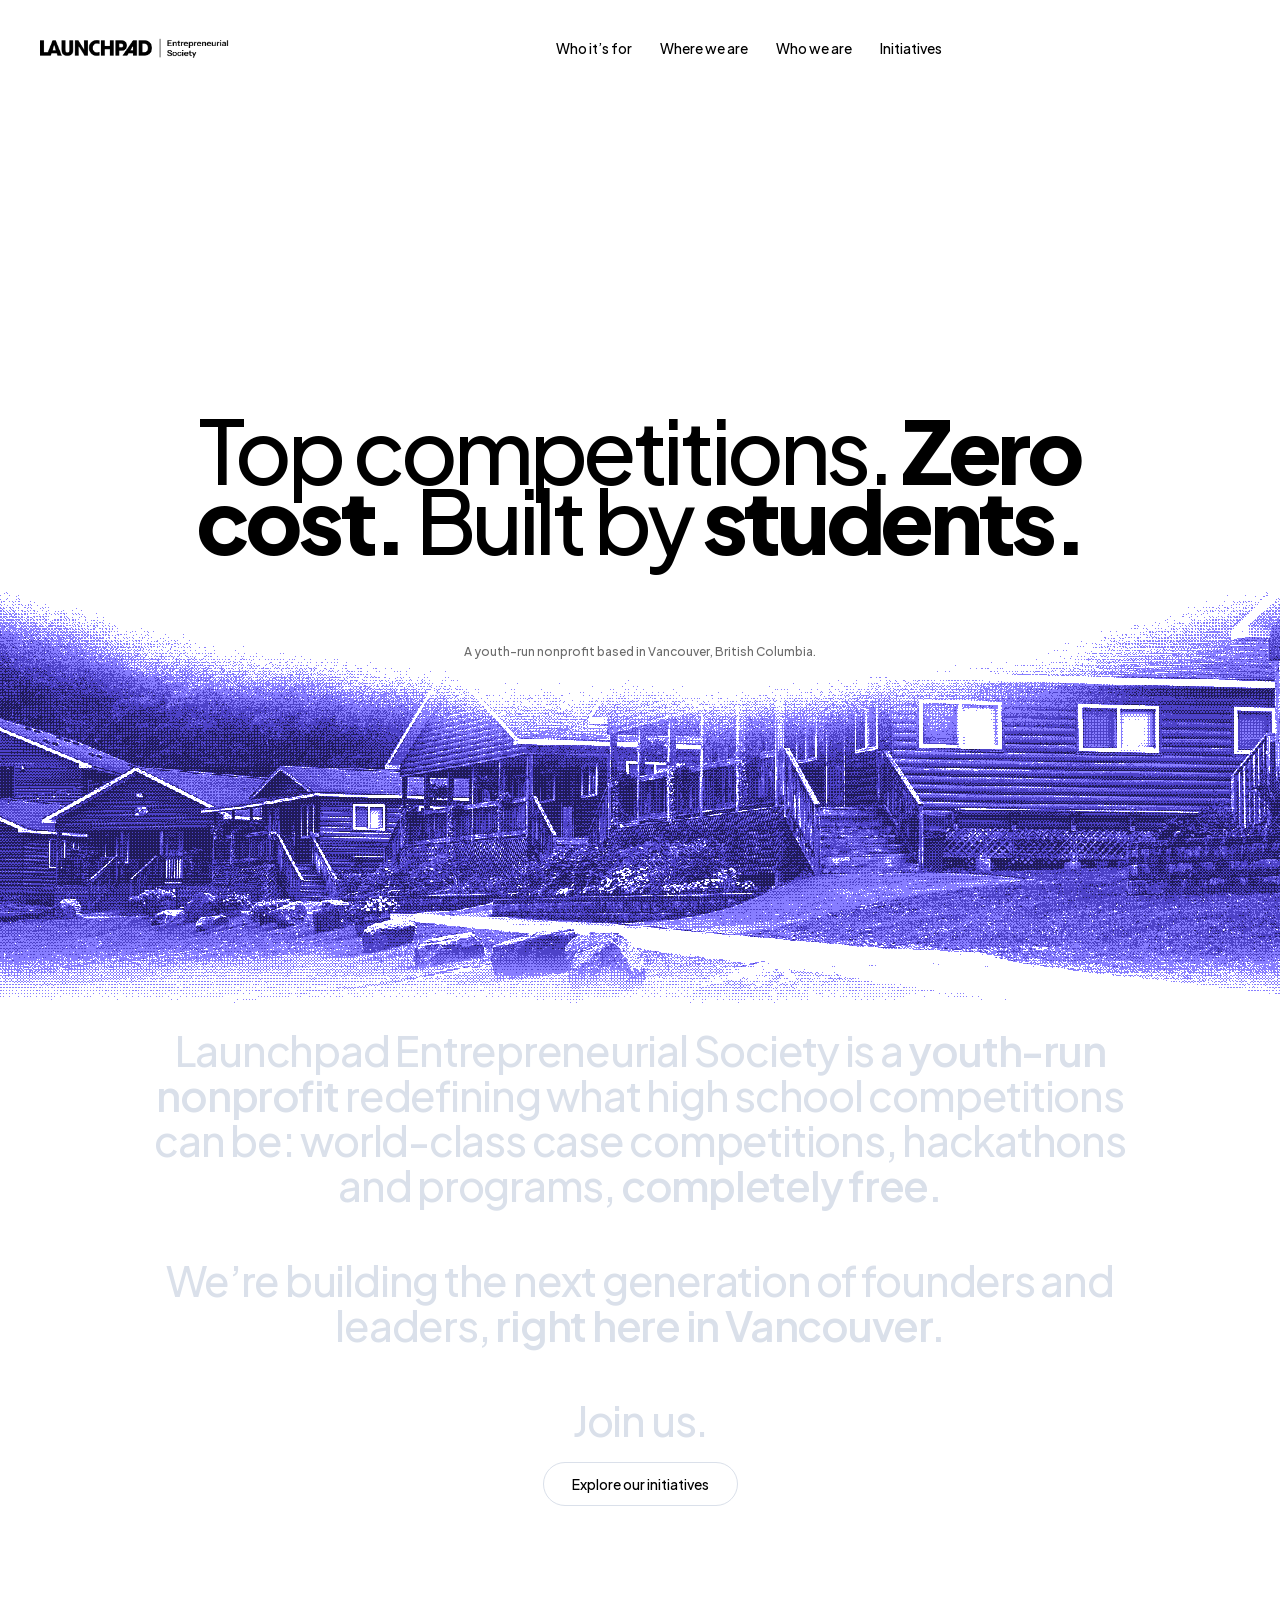
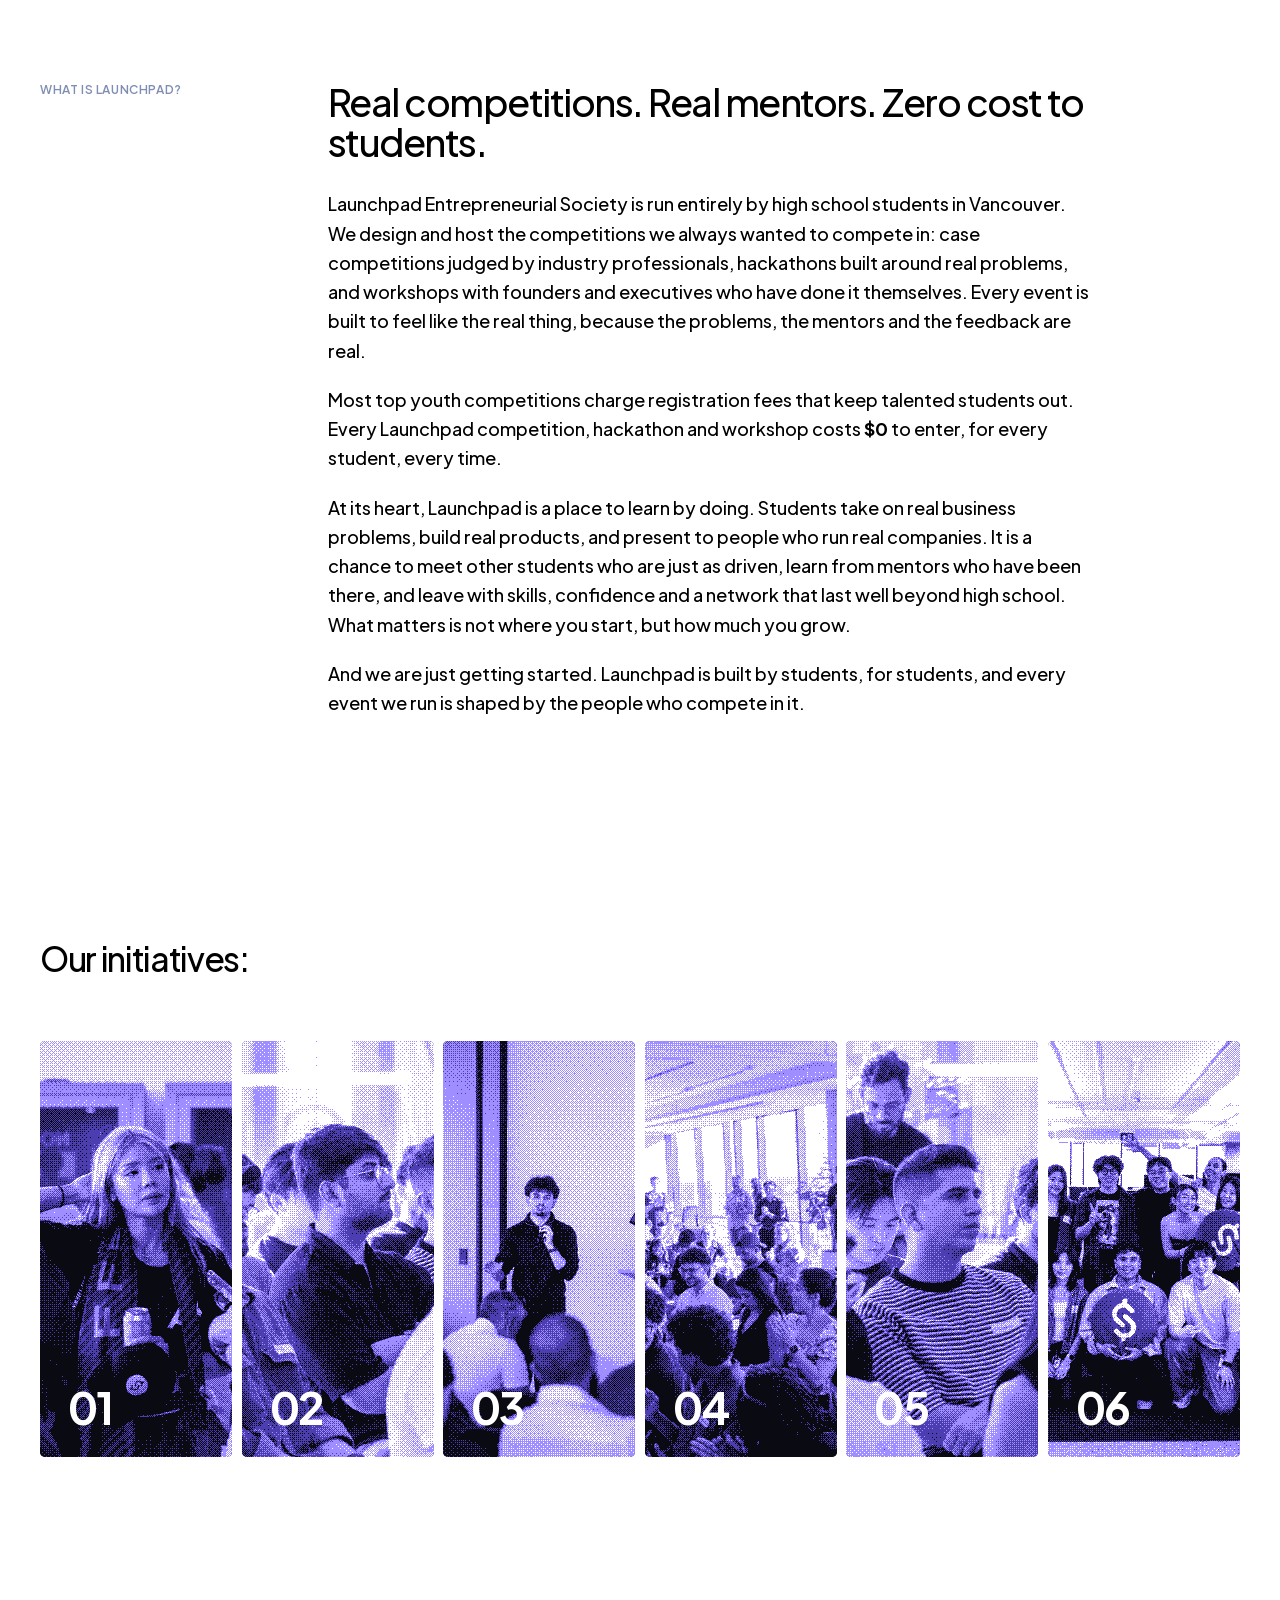
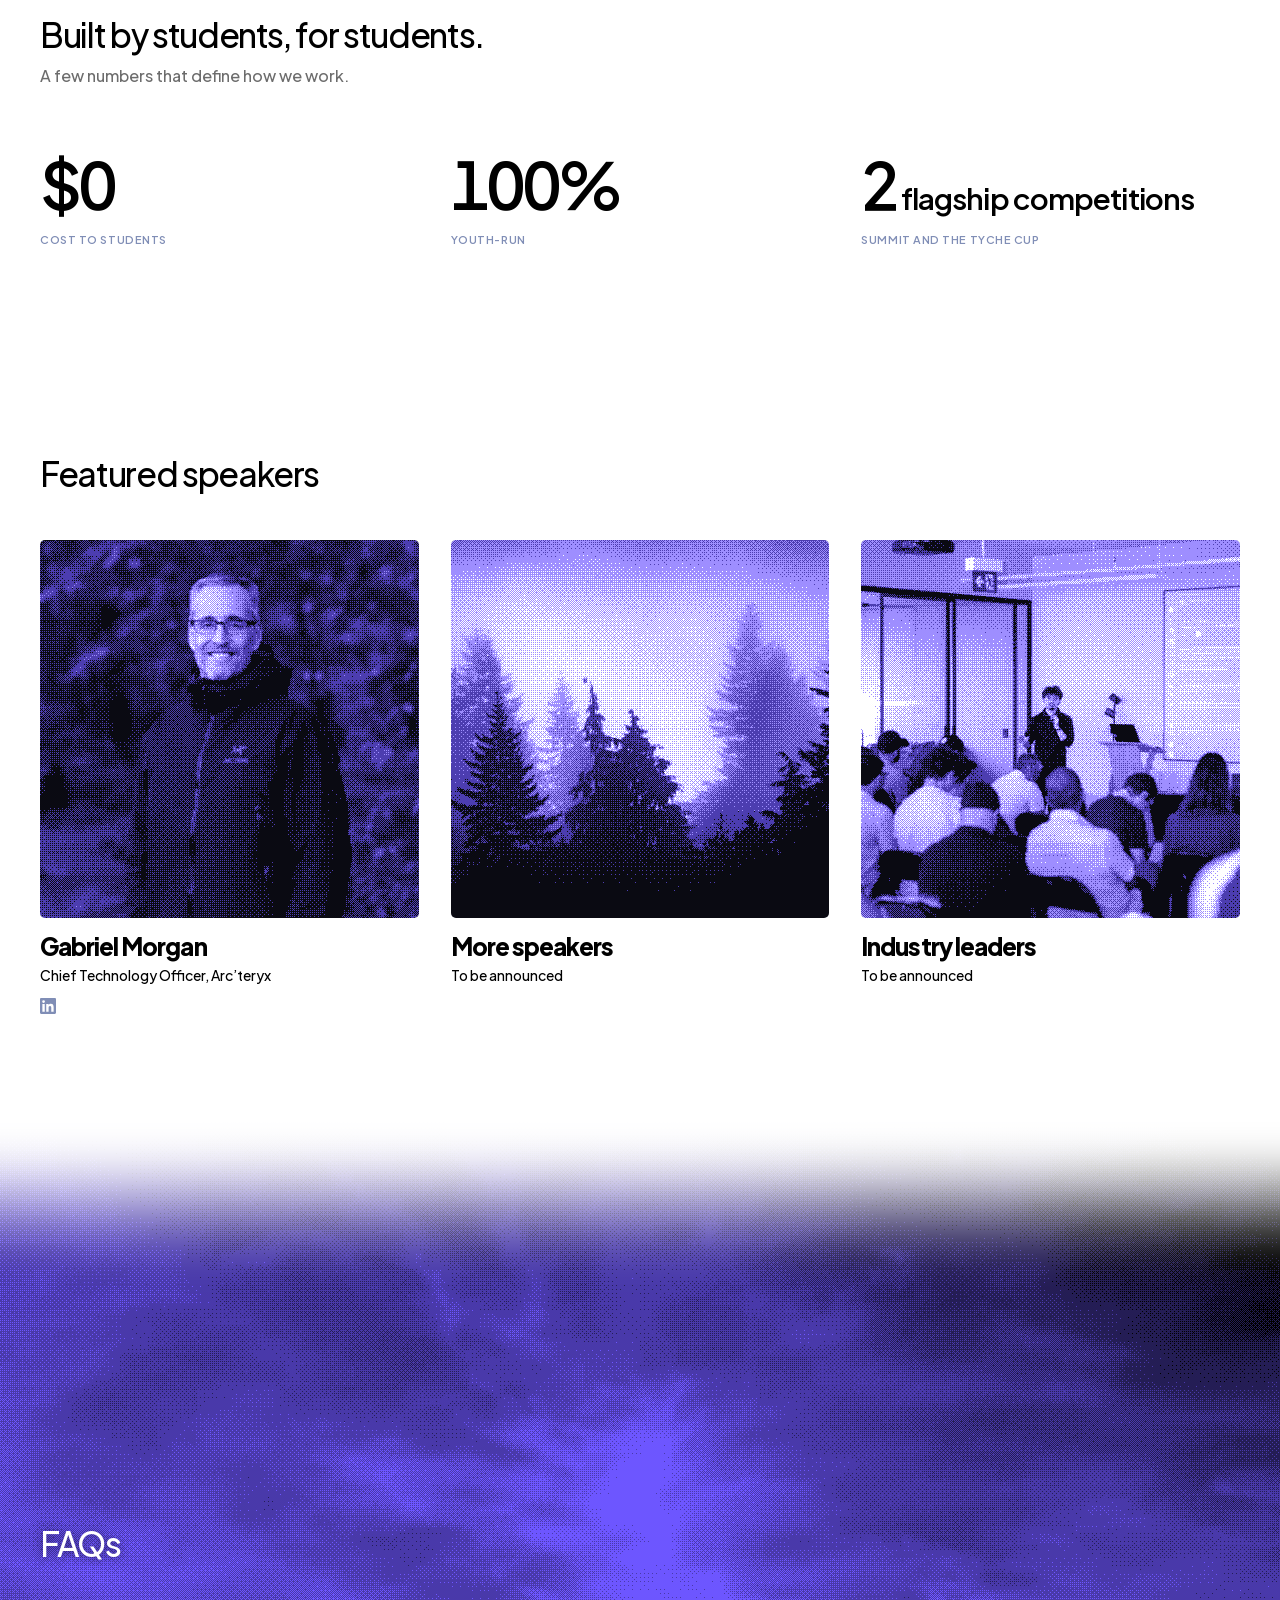
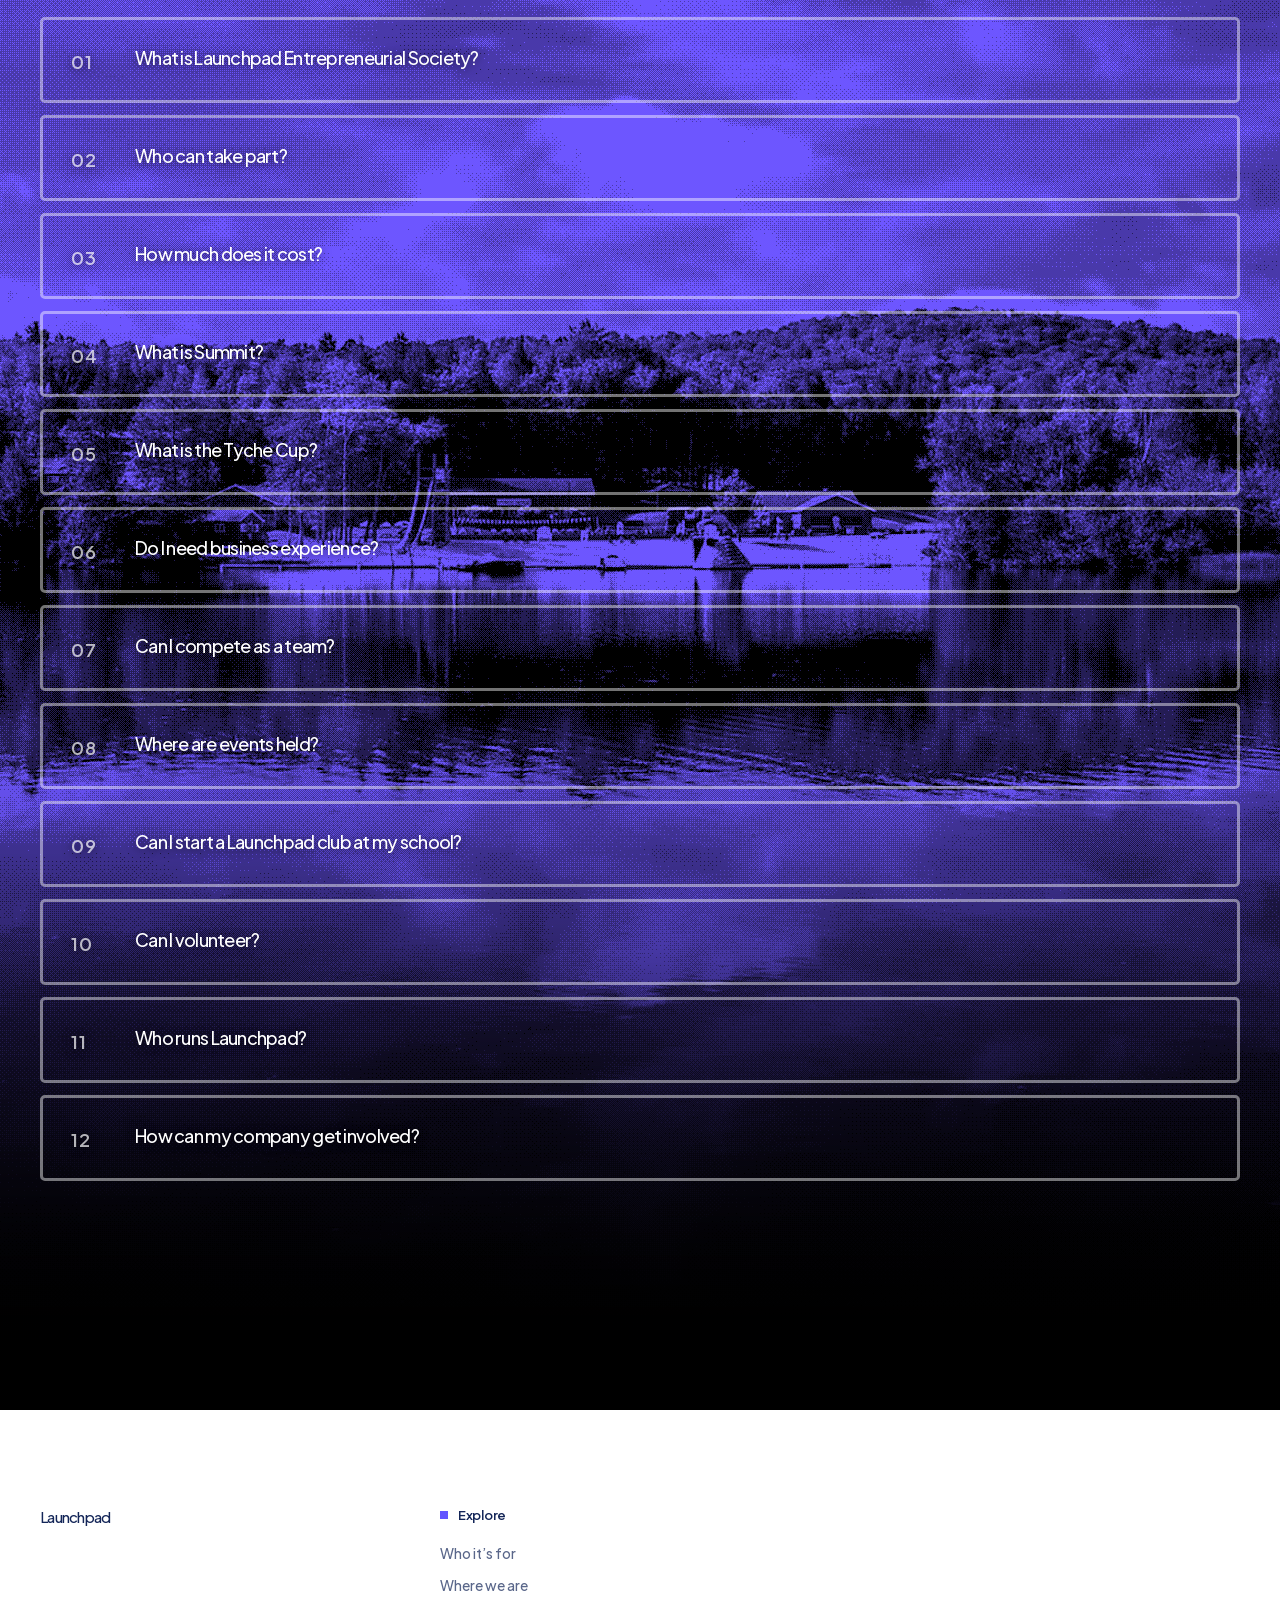
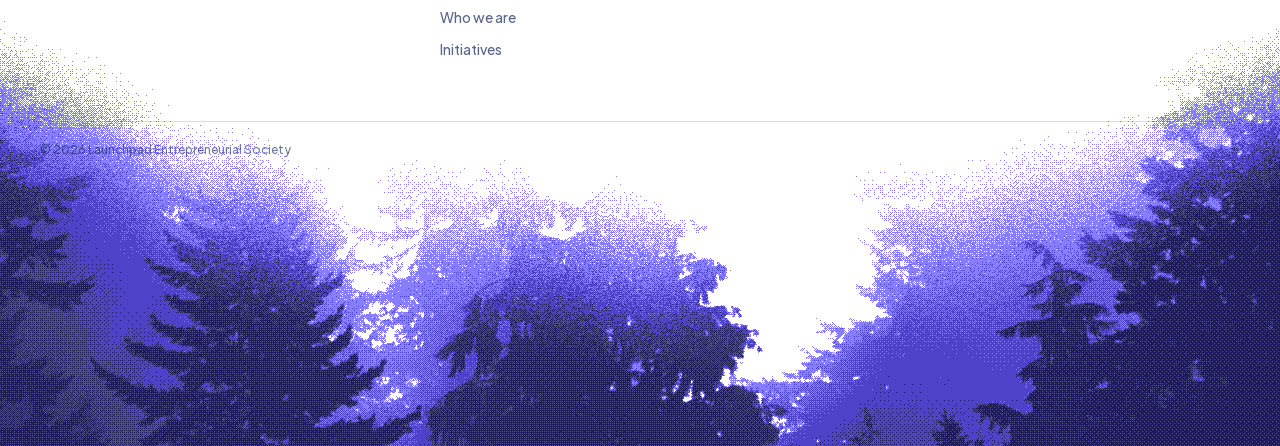
==== commit b081b6e5: "Rewrite the site for Launchpad Entrepreneurial Society Replace all Stan/camp copy with Launchpad Ent" ====
--- a/index.html
+++ b/index.html
@@ -1 +1 @@
-<!DOCTYPE html><html data-dpl-id="dpl_w3NKNGjgQrKzwMNruwuWd6oCX3E9" lang="en" class="big_shoulders_7123ae34-module__k79pjW__variable instrument_sans_18e3504e-module__yVm6gW__variable h-full antialiased"><head><meta charSet="utf-8"/><meta name="viewport" content="width=device-width, initial-scale=1"/><link rel="preload" href="/_next/static/mirror/media/797e433ab948586e-s.p.1v5bejj26fx9h.woff2" as="font" crossorigin="" type="font/woff2"/><link rel="preload" href="/_next/static/mirror/media/MatrixSansPrint_Regular-s.p.2ckcxrzie5m3n.otf" as="font" crossorigin="" type="font/otf"/><link rel="preload" href="/_next/static/mirror/media/MatrixSansVideo_Regular-s.p.41-9n1qrm0-6z.otf" as="font" crossorigin="" type="font/otf"/><link rel="preload" href="/_next/static/mirror/media/caa3a2e1cccd8315-s.p.0zr6hhvz-h9nw.woff2" as="font" crossorigin="" type="font/woff2"/><link rel="preload" href="/_next/static/mirror/media/f06bf9da926bae75-s.p.3uuun_-7zsf1g.woff2" as="font" crossorigin="" type="font/woff2"/><link rel="preload" href="/_next/static/mirror/media/f99c309598d4ef8a.p.2v-hvpha9wp8q.woff2" as="font" crossorigin="" type="font/woff2"/><link rel="preload" href="/_next/static/mirror/media/fba5a26ea33df6a3-s.p.08ssgmy_tb90r.woff2" as="font" crossorigin="" type="font/woff2"/><link rel="preload" as="image" imageSrcSet="/brand/stan-x-launchpad-lockup.png 32w, /brand/stan-x-launchpad-lockup.png 48w, /brand/stan-x-launchpad-lockup.png 64w, /brand/stan-x-launchpad-lockup.png 96w, /brand/stan-x-launchpad-lockup.png 128w, /brand/stan-x-launchpad-lockup.png 256w, /brand/stan-x-launchpad-lockup.png 384w, /brand/stan-x-launchpad-lockup.png 640w, /brand/stan-x-launchpad-lockup.png 750w, /brand/stan-x-launchpad-lockup.png 828w, /brand/stan-x-launchpad-lockup.png 1080w, /brand/stan-x-launchpad-lockup.png 1200w, /brand/stan-x-launchpad-lockup.png 1920w, /brand/stan-x-launchpad-lockup.png 2048w, /brand/stan-x-launchpad-lockup.png 3840w" imageSizes="(max-width: 768px) 146px, 219px"/><link rel="preload" as="image" imageSrcSet="/img/banner.jpg 32w, /img/banner.jpg 48w, /img/banner.jpg 64w, /img/banner.jpg 96w, /img/banner.jpg 128w, /img/banner.jpg 256w, /img/banner.jpg 384w, /img/banner.jpg 640w, /img/banner.jpg 750w, /img/banner.jpg 828w, /img/banner.jpg 1080w, /img/banner.jpg 1200w, /img/banner.jpg 1920w, /img/banner.jpg 2048w, /img/banner.jpg 3840w" imageSizes="320px"/><link rel="preload" as="image" imageSrcSet="/img/crew.jpg 32w, /img/crew.jpg 48w, /img/crew.jpg 64w, /img/crew.jpg 96w, /img/crew.jpg 128w, /img/crew.jpg 256w, /img/crew.jpg 384w, /img/crew.jpg 640w, /img/crew.jpg 750w, /img/crew.jpg 828w, /img/crew.jpg 1080w, /img/crew.jpg 1200w, /img/crew.jpg 1920w, /img/crew.jpg 2048w, /img/crew.jpg 3840w" imageSizes="320px"/><link rel="preload" as="image" imageSrcSet="/img/room.jpg 32w, /img/room.jpg 48w, /img/room.jpg 64w, /img/room.jpg 96w, /img/room.jpg 128w, /img/room.jpg 256w, /img/room.jpg 384w, /img/room.jpg 640w, /img/room.jpg 750w, /img/room.jpg 828w, /img/room.jpg 1080w, /img/room.jpg 1200w, /img/room.jpg 1920w, /img/room.jpg 2048w, /img/room.jpg 3840w" imageSizes="320px"/><link rel="preload" as="image" imageSrcSet="/img/portrait.jpg 32w, /img/portrait.jpg 48w, /img/portrait.jpg 64w, /img/portrait.jpg 96w, /img/portrait.jpg 128w, /img/portrait.jpg 256w, /img/portrait.jpg 384w, /img/portrait.jpg 640w, /img/portrait.jpg 750w, /img/portrait.jpg 828w, /img/portrait.jpg 1080w, /img/portrait.jpg 1200w, /img/portrait.jpg 1920w, /img/portrait.jpg 2048w, /img/portrait.jpg 3840w" imageSizes="320px"/><link rel="preload" as="image" imageSrcSet="/img/film.jpg 32w, /img/film.jpg 48w, /img/film.jpg 64w, /img/film.jpg 96w, /img/film.jpg 128w, /img/film.jpg 256w, /img/film.jpg 384w, /img/film.jpg 640w, /img/film.jpg 750w, /img/film.jpg 828w, /img/film.jpg 1080w, /img/film.jpg 1200w, /img/film.jpg 1920w, /img/film.jpg 2048w, /img/film.jpg 3840w" imageSizes="320px"/><link rel="preload" as="image" imageSrcSet="/img/stanfam.jpg 32w, /img/stanfam.jpg 48w, /img/stanfam.jpg 64w, /img/stanfam.jpg 96w, /img/stanfam.jpg 128w, /img/stanfam.jpg 256w, /img/stanfam.jpg 384w, /img/stanfam.jpg 640w, /img/stanfam.jpg 750w, /img/stanfam.jpg 828w, /img/stanfam.jpg 1080w, /img/stanfam.jpg 1200w, /img/stanfam.jpg 1920w, /img/stanfam.jpg 2048w, /img/stanfam.jpg 3840w" imageSizes="320px"/><link rel="stylesheet" href="/_next/static/mirror/chunks/0337t9v20k-di.css" data-precedence="next"/><link rel="stylesheet" href="/_next/static/mirror/chunks/35wfv2cy29n3b.css" data-precedence="next"/><link rel="stylesheet" href="/_next/static/mirror/chunks/0l64sxbr0guh1.css" data-precedence="next"/><link rel="preload" as="script" fetchPriority="low" href="/_next/static/mirror/chunks/14p8_oqciff0p.js"/><script src="/_next/static/mirror/chunks/0ws7t_wz4dvp7.js" async=""></script><script src="/_next/static/mirror/chunks/2hbr1fp0o27in.js" async=""></script><script src="/_next/static/mirror/chunks/0qmpwqu9johly.js" async=""></script><script src="/_next/static/mirror/chunks/turbopack-09f51ytv3olvr.js" async=""></script><script src="/_next/static/mirror/chunks/1i6vnvxz198wi.js" async="" crossorigin=""></script><script src="/_next/static/mirror/chunks/2corl6wyj4669.js" async="" crossorigin=""></script><script src="/_next/static/mirror/chunks/2l4w7kz--k36a.js" async="" crossorigin=""></script><script src="/_next/static/mirror/chunks/2k6axtzk1phra.js" async="" crossorigin=""></script><script src="/_next/static/mirror/chunks/278i-8izzp032.js" async="" crossorigin=""></script><meta name="theme-color" content="#ffffff"/><title>Launchpad | Stan</title><meta name="description" content="A select group of founders at a camp just outside of New York. Stanley for X in 14 days, filmed as a show. October 4–19, 2026."/><meta property="og:title" content="Launchpad | Stan"/><meta property="og:description" content="A select group of founders. 16 days just outside of New York. Pitch day in front of investors. Filmed as a show."/><meta property="og:image" content="https://launchpad.stan.store/opengraph-image?b1ca2290e41fe62f"/><meta property="og:image:type" content="image/png"/><meta property="og:image:width" content="1200"/><meta property="og:image:height" content="630"/><meta property="og:image:alt" content="Stan | Launchpad"/><meta property="og:type" content="website"/><meta name="twitter:card" content="summary_large_image"/><meta name="twitter:title" content="Launchpad | Stan"/><meta name="twitter:description" content="A select group of founders. 16 days just outside of New York. Pitch day in front of investors. Filmed as a show."/><meta name="twitter:image" content="https://launchpad.stan.store/twitter-image?b1ca2290e41fe62f"/><meta name="twitter:image:alt" content="Stan | Launchpad"/><meta name="twitter:image:type" content="image/png"/><meta name="twitter:image:width" content="1200"/><meta name="twitter:image:height" content="630"/><link rel="icon" href="/favicon.ico?favicon.1k5qqw3w7i-nu.ico" sizes="64x64" type="image/x-icon"/><link rel="icon" href="/icon.svg?icon.11mrahgpxj4tj.svg" sizes="any" type="image/svg+xml"/><link rel="apple-touch-icon" href="/apple-icon.png?apple-icon.2nsbq48vrk_hy.png" sizes="180x180" type="image/png"/><meta name="next-size-adjust" content=""/><noscript><style>[data-rv],.stagger>span{opacity:1!important;transform:none!important;clip-path:none!important;filter:none!important}#run{height:auto!important}.typefill,.typefill span span{color:#142658!important}#run>div{position:static!important;height:auto!important;overflow:visible!important}.beat{position:relative!important;opacity:1!important;transform:none!important;padding-block:5rem}</style></noscript><script src="/_next/static/mirror/chunks/0c0hxoamwjsbw.js" noModule=""></script></head><body class="min-h-full"><div hidden=""><!--$--><!--/$--></div><main class="v1 plus_jakarta_sans_903079d0-module__AyqIMG__variable min-h-screen"><header class="bg-[#ffffff] pt-3 md:pt-5"><div class="mx-auto max-w-7xl px-6 md:px-10 flex h-14 items-center justify-between gap-6"><a class="py-3 transition-opacity hover:opacity-70" data-no-dither="true" href="/"><img alt="Launchpad, by Stan" width="1367" height="150" decoding="async" data-nimg="1" class="h-4 w-auto md:h-6" style="color:transparent" sizes="(max-width: 768px) 146px, 219px" srcSet="/brand/stan-x-launchpad-lockup.png 32w, /brand/stan-x-launchpad-lockup.png 48w, /brand/stan-x-launchpad-lockup.png 64w, /brand/stan-x-launchpad-lockup.png 96w, /brand/stan-x-launchpad-lockup.png 128w, /brand/stan-x-launchpad-lockup.png 256w, /brand/stan-x-launchpad-lockup.png 384w, /brand/stan-x-launchpad-lockup.png 640w, /brand/stan-x-launchpad-lockup.png 750w, /brand/stan-x-launchpad-lockup.png 828w, /brand/stan-x-launchpad-lockup.png 1080w, /brand/stan-x-launchpad-lockup.png 1200w, /brand/stan-x-launchpad-lockup.png 1920w, /brand/stan-x-launchpad-lockup.png 2048w, /brand/stan-x-launchpad-lockup.png 3840w" src="/brand/stan-x-launchpad-lockup.png"/></a><nav class="hidden items-center gap-7 md:flex"><a class="py-4 text-sm font-medium text-black transition-opacity hover:opacity-70" href="/who">Who applies</a><a class="py-4 text-sm font-medium text-black transition-opacity hover:opacity-70" href="/where">Where it is</a><a class="py-4 text-sm font-medium text-black transition-opacity hover:opacity-70" href="/stan">Who we are</a><a class="py-4 text-sm font-medium text-black transition-opacity hover:opacity-70" href="/agenda">Agenda</a></nav><div class="flex items-center gap-2 md:gap-0"><div class="hidden min-[380px]:block"><a href="/apply" class="inline-flex min-h-11 w-fit shrink-0 items-center justify-center rounded-[90px] bg-[#6355ff] px-7 py-3 text-sm font-medium text-[#ffffff] transition-colors hover:bg-[#5200ff]">Apply</a></div><div class="contents"><div class="contents"><button type="button" aria-label="Open menu" aria-expanded="false" aria-controls="mobile-menu" class="-mr-2 grid size-11 shrink-0 place-items-center md:hidden"><span class="burger" aria-hidden="true"><span class="burger__bar"></span><span class="burger__bar"></span><span class="burger__bar"></span></span></button></div></div></div></div></header><section id="top" class="relative min-h-[clamp(22rem,calc(100svh-3.5rem-10rem),30rem)] md:min-h-[clamp(31rem,calc(100svh-3.5rem-26rem),41rem)]"><div class="mx-auto max-w-7xl px-6 md:px-10 absolute inset-x-0 bottom-[-1rem] z-20 flex justify-center md:bottom-[-5.5rem]"><div class="w-full text-center"><h1 class="font-display stagger stagger--blur mx-auto max-w-[15ch] text-[2.75rem] leading-[0.8] tracking-[-0.05em] md:text-[4.25rem] lg:text-[5.5rem]"><span class="font-medium">Launch</span> <span class="font-medium">in</span> <span>two</span> <span>weeks.</span> <span class="font-medium">Leave</span> <span class="font-medium">with</span> <span>revenue.<sup class="relative -top-[0.6em] text-[0.45em] tracking-normal align-baseline">*</sup></span></h1><div class="mt-12 flex justify-center md:mt-16" data-rv="soft" style="--d:500ms"><div class="lp-clock " style="visibility:hidden" aria-hidden="true"><p class="lp-clock__label">Applications close on <!-- -->September 25<!-- -->, in:</p><div class="lp-clock__row"><span class="lp-clock__part"><b>00</b>days</span><span class="lp-clock__part"><b>00</b>hours</span><span class="lp-clock__part"><b>00</b>minutes</span><span class="lp-clock__part"><b>00</b>seconds</span></div></div></div><div class="mt-1 flex justify-center md:mt-1.5" data-rv="soft" style="--d:740ms"><a href="/apply" class="inline-flex min-h-11 w-fit shrink-0 items-center justify-center rounded-[90px] bg-[#6355ff] px-7 py-3 text-sm font-medium text-[#ffffff] transition-colors hover:bg-[#5200ff]">Apply</a></div><p class="mx-auto mt-5 text-[11px] leading-snug text-[#2e2e2e]/70 sm:whitespace-nowrap md:mt-6 md:text-xs" data-rv="soft" style="--d:860ms">*Outcomes depend on each team. Stan does not guarantee revenue, investment, or prizes.</p></div></div></section><section class="relative overflow-hidden -mt-[10rem] aspect-[4/5] max-h-[60rem] min-h-[16rem] w-full md:mt-[max(-18rem,calc(100px_-_20.5vw))] md:aspect-[2400/1340]" style="background-color:#ffffff"><canvas aria-hidden="true" class="pointer-events-none absolute inset-0 h-full w-full [image-rendering:pixelated]"></canvas><div class="relative"></div></section><section data-apply-dock-stop="true" class="mx-auto max-w-7xl px-6 md:px-10 relative z-10 mt-2 pt-0 pb-10 text-center md:-mt-24 md:pt-0 md:pb-16"><p class="mx-auto mt-0 max-w-[32ch] text-[1.5rem] font-normal leading-[1.18] tracking-[-0.03em] md:mt-0 md:text-[2.6rem] md:leading-[1.08]" data-progress="0.55"><span class="typefill" style="--n:297"><span class="typefill__line" style="display:block"><span class="inline-block"><span style="--i:0">T</span><span style="--i:1">h</span><span style="--i:2">e</span></span> <span class="inline-block"><span style="--i:4">L</span><span style="--i:5">a</span><span style="--i:6">u</span><span style="--i:7">n</span><span style="--i:8">c</span><span style="--i:9">h</span><span style="--i:10">p</span><span style="--i:11">a</span><span style="--i:12">d</span></span> <span class="inline-block"><span style="--i:14">i</span><span style="--i:15">s</span></span> <span class="inline-block"><span style="--i:17">a</span></span> <span class="inline-block font-semibold"><span style="--i:19">t</span><span style="--i:20">w</span><span style="--i:21">o</span></span> <span class="inline-block font-semibold"><span style="--i:23">w</span><span style="--i:24">e</span><span style="--i:25">e</span><span style="--i:26">k</span></span> <span class="inline-block"><span style="--i:28">e</span><span style="--i:29">x</span><span style="--i:30">p</span><span style="--i:31">e</span><span style="--i:32">r</span><span style="--i:33">i</span><span style="--i:34">e</span><span style="--i:35">n</span><span style="--i:36">c</span><span style="--i:37">e</span></span> <span class="inline-block"><span style="--i:39">f</span><span style="--i:40">o</span><span style="--i:41">r</span></span> <span class="inline-block"><span style="--i:43">e</span><span style="--i:44">a</span><span style="--i:45">r</span><span style="--i:46">l</span><span style="--i:47">y</span></span> <span class="inline-block"><span style="--i:49">s</span><span style="--i:50">t</span><span style="--i:51">a</span><span style="--i:52">g</span><span style="--i:53">e</span></span> <span class="inline-block"><span style="--i:55">f</span><span style="--i:56">o</span><span style="--i:57">u</span><span style="--i:58">n</span><span style="--i:59">d</span><span style="--i:60">e</span><span style="--i:61">r</span><span style="--i:62">s</span></span> <span class="inline-block"><span style="--i:64">t</span><span style="--i:65">o</span></span> <span class="inline-block"><span style="--i:67">l</span><span style="--i:68">a</span><span style="--i:69">u</span><span style="--i:70">n</span><span style="--i:71">c</span><span style="--i:72">h</span></span> <span class="inline-block"><span style="--i:74">t</span><span style="--i:75">h</span><span style="--i:76">e</span><span style="--i:77">i</span><span style="--i:78">r</span></span> <span class="inline-block"><span style="--i:80">c</span><span style="--i:81">o</span><span style="--i:82">m</span><span style="--i:83">p</span><span style="--i:84">a</span><span style="--i:85">n</span><span style="--i:86">i</span><span style="--i:87">e</span><span style="--i:88">s</span></span> <span class="inline-block"><span style="--i:90">i</span><span style="--i:91">n</span></span> <span class="inline-block"><span style="--i:93">p</span><span style="--i:94">u</span><span style="--i:95">b</span><span style="--i:96">l</span><span style="--i:97">i</span><span style="--i:98">c</span><span style="--i:99">,</span></span> <span class="inline-block"><span style="--i:101">m</span><span style="--i:102">e</span><span style="--i:103">e</span><span style="--i:104">t</span></span> <span class="inline-block"><span style="--i:106">i</span><span style="--i:107">n</span><span style="--i:108">c</span><span style="--i:109">r</span><span style="--i:110">e</span><span style="--i:111">d</span><span style="--i:112">i</span><span style="--i:113">b</span><span style="--i:114">l</span><span style="--i:115">e</span></span> <span class="inline-block"><span style="--i:117">m</span><span style="--i:118">e</span><span style="--i:119">n</span><span style="--i:120">t</span><span style="--i:121">o</span><span style="--i:122">r</span><span style="--i:123">s</span><span style="--i:124">,</span></span> <span class="inline-block"><span style="--i:126">a</span><span style="--i:127">n</span><span style="--i:128">d</span></span> <span class="inline-block"><span style="--i:130">c</span><span style="--i:131">o</span><span style="--i:132">m</span><span style="--i:133">p</span><span style="--i:134">e</span><span style="--i:135">t</span><span style="--i:136">e</span></span> <span class="inline-block"><span style="--i:138">f</span><span style="--i:139">o</span><span style="--i:140">r</span></span> <span class="inline-block"><span style="--i:142">a</span></span> <span class="inline-block"><span style="--i:144">$</span><span style="--i:145">1</span><span style="--i:146">0</span><span style="--i:147">0</span><span style="--i:148">,</span><span style="--i:149">0</span><span style="--i:150">0</span><span style="--i:151">0</span></span> <span class="inline-block"><span style="--i:153">c</span><span style="--i:154">a</span><span style="--i:155">s</span><span style="--i:156">h</span></span> <span class="inline-block"><span style="--i:158">p</span><span style="--i:159">r</span><span style="--i:160">i</span><span style="--i:161">z</span><span style="--i:162">e</span></span> <span class="inline-block"><span style="--i:164">a</span><span style="--i:165">n</span><span style="--i:166">d</span></span> <span class="inline-block"><span style="--i:168">p</span><span style="--i:169">i</span><span style="--i:170">t</span><span style="--i:171">c</span><span style="--i:172">h</span></span> <span class="inline-block"><span style="--i:174">t</span><span style="--i:175">o</span></span> <span class="inline-block"><span style="--i:177">t</span><span style="--i:178">o</span><span style="--i:179">p</span></span> <span class="inline-block"><span style="--i:181">i</span><span style="--i:182">n</span><span style="--i:183">v</span><span style="--i:184">e</span><span style="--i:185">s</span><span style="--i:186">t</span><span style="--i:187">o</span><span style="--i:188">r</span><span style="--i:189">s</span><span style="--i:190">.</span></span></span><span class="typefill__line" style="display:block;margin-top:1.2em"><span class="inline-block"><span style="--i:192">W</span><span style="--i:193">e</span><span style="--i:194">’</span><span style="--i:195">r</span><span style="--i:196">e</span></span> <span class="inline-block"><span style="--i:198">b</span><span style="--i:199">r</span><span style="--i:200">i</span><span style="--i:201">n</span><span style="--i:202">g</span><span style="--i:203">i</span><span style="--i:204">n</span><span style="--i:205">g</span></span> <span class="inline-block"><span style="--i:207">a</span></span> <span class="inline-block"><span style="--i:209">s</span><span style="--i:210">e</span><span style="--i:211">l</span><span style="--i:212">e</span><span style="--i:213">c</span><span style="--i:214">t</span></span> <span class="inline-block"><span style="--i:216">g</span><span style="--i:217">r</span><span style="--i:218">o</span><span style="--i:219">u</span><span style="--i:220">p</span></span> <span class="inline-block"><span style="--i:222">o</span><span style="--i:223">f</span></span> <span class="inline-block"><span style="--i:225">f</span><span style="--i:226">o</span><span style="--i:227">u</span><span style="--i:228">n</span><span style="--i:229">d</span><span style="--i:230">e</span><span style="--i:231">r</span><span style="--i:232">s</span></span> <span class="inline-block"><span style="--i:234">t</span><span style="--i:235">o</span></span> <span class="inline-block font-semibold"><span style="--i:237">j</span><span style="--i:238">u</span><span style="--i:239">s</span><span style="--i:240">t</span></span> <span class="inline-block font-semibold"><span style="--i:242">o</span><span style="--i:243">u</span><span style="--i:244">t</span><span style="--i:245">s</span><span style="--i:246">i</span><span style="--i:247">d</span><span style="--i:248">e</span></span> <span class="inline-block font-semibold"><span style="--i:250">o</span><span style="--i:251">f</span></span> <span class="inline-block font-semibold"><span style="--i:253">N</span><span style="--i:254">e</span><span style="--i:255">w</span></span> <span class="inline-block font-semibold"><span style="--i:257">Y</span><span style="--i:258">o</span><span style="--i:259">r</span><span style="--i:260">k</span></span> <span class="inline-block"><span style="--i:262">f</span><span style="--i:263">r</span><span style="--i:264">o</span><span style="--i:265">m</span></span> <span class="inline-block font-semibold"><span style="--i:267">O</span><span style="--i:268">c</span><span style="--i:269">t</span><span style="--i:270">o</span><span style="--i:271">b</span><span style="--i:272">e</span><span style="--i:273">r</span></span> <span class="inline-block font-semibold"><span style="--i:275">4</span><span style="--i:276">t</span><span style="--i:277">h</span></span> <span class="inline-block font-semibold"><span style="--i:279">t</span><span style="--i:280">o</span></span> <span class="inline-block font-semibold"><span style="--i:282">1</span><span style="--i:283">9</span><span style="--i:284">t</span><span style="--i:285">h</span><span style="--i:286">.</span></span></span><span class="typefill__line" style="display:block;margin-top:1.2em"><span class="inline-block"><span style="--i:288">J</span><span style="--i:289">o</span><span style="--i:290">i</span><span style="--i:291">n</span></span> <span class="inline-block"><span style="--i:293">u</span><span style="--i:294">s</span><span style="--i:295">.</span></span></span></span></p><div class="mt-4 flex flex-wrap items-center justify-center gap-2 md:mt-5" data-rv="soft" style="--d:160ms"><a href="/apply" class="inline-flex min-h-11 w-fit shrink-0 items-center justify-center rounded-[90px] bg-[#6355ff] px-7 py-3 text-sm font-medium text-[#ffffff] transition-colors hover:bg-[#5200ff]">Apply</a><a href="#days" class="inline-flex min-h-11 w-fit shrink-0 items-center justify-center rounded-[90px] border border-[#dae0ea] px-7 py-[11px] text-sm font-medium text-black transition-colors hover:bg-[#eef0ff]">Learn about the experience</a></div></section><section id="camp" class="mx-auto max-w-7xl px-6 md:px-10 py-16 md:py-28"><div class="grid gap-8 md:grid-cols-[14rem_minmax(0,1fr)] md:gap-16"><div data-rv="soft"><p class="text-xs font-semibold uppercase tracking-wider text-[#808eb6]">What is Launchpad?</p></div><div class="max-w-3xl" data-rv="soft" style="--d:120ms"><h2 class="text-[1.5rem] font-medium leading-[1.05] tracking-[-0.04em] md:text-[2.35rem]">Two weeks that move you further than most move in two years.</h2><div class="mt-7 space-y-5 text-base leading-relaxed text-black md:text-lg"><p>There is a curriculum drawn from launches Stanley has actually run. Office hours every day with the people who ran them, along with founders and creators brought in for the fortnight. Teams will take part in a variety of product, distribution, go-to-market, social media, customer acquisition, and other challenges, in public, with real results and an audience watching. Any physical activities are optional, and a non-physical alternative is always available.</p><p>The teams still standing at the end will pitch their businesses to a panel of investors on Pitch Day. Investors may choose to invest in any number of teams, or none at all. A<!-- --> <b>$100,000</b> cash prize is awarded under the Official Rules.</p><p>At its heart, Launchpad is a teaching environment where the goal is to learn, grow, and become a better founder. It is a once-in-a-lifetime opportunity to build alongside other founders who are equally determined to succeed, and to learn directly from two entrepreneurs who have already proven that this playbook works. Teams may include different numbers of founders and arrive at different stages of development and success. What matters is how effectively each team uses the experience to build, adapt, and move its business forward.</p><p>And all of it is filmed. Most founders build in private and write the story afterward, once the ending is known. Here, the record is made while you are still inside it: every pivot, every breakthrough, every first dollar.</p></div></div></div></section><section id="days" class="mx-auto max-w-7xl px-6 md:px-10 py-16 md:py-28"><h2 class="text-[1.5rem] font-medium leading-[1.05] tracking-[-0.04em] md:text-[2.1rem] max-w-[20ch]" data-rv="soft">How the camp actually runs:</h2><div class="mt-12 md:mt-16" data-rv="soft"><div class="hiw"><article data-dither-scope="how" class="hiw-pill" role="button" tabindex="0" aria-expanded="false"><img alt="" loading="eager" decoding="async" data-nimg="fill" class="hiw-pill__img object-cover" style="position:absolute;height:100%;width:100%;left:0;top:0;right:0;bottom:0;color:transparent" sizes="320px" srcSet="/img/banner.jpg 32w, /img/banner.jpg 48w, /img/banner.jpg 64w, /img/banner.jpg 96w, /img/banner.jpg 128w, /img/banner.jpg 256w, /img/banner.jpg 384w, /img/banner.jpg 640w, /img/banner.jpg 750w, /img/banner.jpg 828w, /img/banner.jpg 1080w, /img/banner.jpg 1200w, /img/banner.jpg 1920w, /img/banner.jpg 2048w, /img/banner.jpg 3840w" src="/img/banner.jpg"/><span class="hiw-pill__badge">01</span><div class="hiw-pill__panel" aria-hidden="true"><h3 class="hiw-pill__title">One camp, a select group of founders</h3><p class="hiw-pill__text">Everyone lives on site just outside of New York from arrival to departure. Cameras go up, and there is nowhere else to be.</p></div></article><article data-dither-scope="how" class="hiw-pill" role="button" tabindex="0" aria-expanded="false"><img alt="" loading="eager" decoding="async" data-nimg="fill" class="hiw-pill__img object-cover" style="position:absolute;height:100%;width:100%;left:0;top:0;right:0;bottom:0;color:transparent" sizes="320px" srcSet="/img/crew.jpg 32w, /img/crew.jpg 48w, /img/crew.jpg 64w, /img/crew.jpg 96w, /img/crew.jpg 128w, /img/crew.jpg 256w, /img/crew.jpg 384w, /img/crew.jpg 640w, /img/crew.jpg 750w, /img/crew.jpg 828w, /img/crew.jpg 1080w, /img/crew.jpg 1200w, /img/crew.jpg 1920w, /img/crew.jpg 2048w, /img/crew.jpg 3840w" src="/img/crew.jpg"/><span class="hiw-pill__badge">02</span><div class="hiw-pill__panel" aria-hidden="true"><h3 class="hiw-pill__title">What you’ve done before doesn’t decide this</h3><p class="hiw-pill__text">No perfect deck or warm intro required. You’ll be judged on what you can build, grow, and sell in two weeks.</p></div></article><article data-dither-scope="how" class="hiw-pill" role="button" tabindex="0" aria-expanded="false"><img alt="" loading="eager" decoding="async" data-nimg="fill" class="hiw-pill__img object-cover" style="position:absolute;height:100%;width:100%;left:0;top:0;right:0;bottom:0;color:transparent" sizes="320px" srcSet="/img/room.jpg 32w, /img/room.jpg 48w, /img/room.jpg 64w, /img/room.jpg 96w, /img/room.jpg 128w, /img/room.jpg 256w, /img/room.jpg 384w, /img/room.jpg 640w, /img/room.jpg 750w, /img/room.jpg 828w, /img/room.jpg 1080w, /img/room.jpg 1200w, /img/room.jpg 1920w, /img/room.jpg 2048w, /img/room.jpg 3840w" src="/img/room.jpg"/><span class="hiw-pill__badge">03</span><div class="hiw-pill__panel" aria-hidden="true"><h3 class="hiw-pill__title">Talk, ship, charge</h3><p class="hiw-pill__text">The whole method. Ten conversations before lunch, something live by dark, and a price on it long before you feel ready.</p></div></article><article data-dither-scope="how" class="hiw-pill" role="button" tabindex="0" aria-expanded="false"><img alt="" loading="eager" decoding="async" data-nimg="fill" class="hiw-pill__img object-cover" style="position:absolute;height:100%;width:100%;left:0;top:0;right:0;bottom:0;color:transparent" sizes="320px" srcSet="/img/portrait.jpg 32w, /img/portrait.jpg 48w, /img/portrait.jpg 64w, /img/portrait.jpg 96w, /img/portrait.jpg 128w, /img/portrait.jpg 256w, /img/portrait.jpg 384w, /img/portrait.jpg 640w, /img/portrait.jpg 750w, /img/portrait.jpg 828w, /img/portrait.jpg 1080w, /img/portrait.jpg 1200w, /img/portrait.jpg 1920w, /img/portrait.jpg 2048w, /img/portrait.jpg 3840w" src="/img/portrait.jpg"/><span class="hiw-pill__badge">04</span><div class="hiw-pill__panel" aria-hidden="true"><h3 class="hiw-pill__title">Pivot without penalty</h3><p class="hiw-pill__text">The best founders know when to change course. Test your ideas, learn fast, and adapt when something isn’t working. Change isn’t failure. It’s part of building.</p></div></article><article data-dither-scope="how" class="hiw-pill" role="button" tabindex="0" aria-expanded="false"><img alt="" loading="eager" decoding="async" data-nimg="fill" class="hiw-pill__img object-cover" style="position:absolute;height:100%;width:100%;left:0;top:0;right:0;bottom:0;color:transparent" sizes="320px" srcSet="/img/film.jpg 32w, /img/film.jpg 48w, /img/film.jpg 64w, /img/film.jpg 96w, /img/film.jpg 128w, /img/film.jpg 256w, /img/film.jpg 384w, /img/film.jpg 640w, /img/film.jpg 750w, /img/film.jpg 828w, /img/film.jpg 1080w, /img/film.jpg 1200w, /img/film.jpg 1920w, /img/film.jpg 2048w, /img/film.jpg 3840w" src="/img/film.jpg"/><span class="hiw-pill__badge">05</span><div class="hiw-pill__panel" aria-hidden="true"><h3 class="hiw-pill__title">Filmed end to end</h3><p class="hiw-pill__text">The cameras will be there to capture the wins, the setbacks, the pressure, and everything in between. Come ready to build in public.</p></div></article><article data-dither-scope="how" class="hiw-pill" role="button" tabindex="0" aria-expanded="false"><img alt="" loading="eager" decoding="async" data-nimg="fill" class="hiw-pill__img object-cover" style="position:absolute;height:100%;width:100%;left:0;top:0;right:0;bottom:0;color:transparent" sizes="320px" srcSet="/img/stanfam.jpg 32w, /img/stanfam.jpg 48w, /img/stanfam.jpg 64w, /img/stanfam.jpg 96w, /img/stanfam.jpg 128w, /img/stanfam.jpg 256w, /img/stanfam.jpg 384w, /img/stanfam.jpg 640w, /img/stanfam.jpg 750w, /img/stanfam.jpg 828w, /img/stanfam.jpg 1080w, /img/stanfam.jpg 1200w, /img/stanfam.jpg 1920w, /img/stanfam.jpg 2048w, /img/stanfam.jpg 3840w" src="/img/stanfam.jpg"/><span class="hiw-pill__badge">06</span><div class="hiw-pill__panel" aria-hidden="true"><h3 class="hiw-pill__title">Pitch day</h3><p class="hiw-pill__text">Take what you’ve built, learned, and accomplished and make your case to investors. The opportunity is real. What happens next is up to you.</p></div></article></div></div></section><section class="mx-auto max-w-7xl px-6 md:px-10 pb-16 md:pb-28"><div class="pt-12" data-rv="soft"><h2 class="text-[1.5rem] font-medium leading-[1.05] tracking-[-0.04em] md:text-[2.1rem] max-w-[22ch]">We have done this ourselves.</h2><p class="mt-3 max-w-[40ch] text-sm text-[#2e2e2e]/70 md:text-base">Stan’s own results. Every team’s results will differ.</p></div><div class="mt-12 md:mt-16"><div class="grid grid-cols-1 gap-x-6 gap-y-12 sm:grid-cols-3 sm:gap-x-8"><div class="text-left" data-rv="soft" style="--d:0ms"><p><span class="inline-block text-[2.75rem] font-semibold leading-none tracking-[-0.04em] text-black tabular-nums md:text-[4rem]" role="img" aria-label="$200K"><span aria-hidden="true">$200K</span></span> <span class="text-[1.35rem] font-semibold leading-none tracking-[-0.03em] text-black md:text-[1.85rem]">ARR</span></p><p class="mt-4 font-label text-[11px] uppercase tracking-wider text-[#808eb6]">Stanley LinkedIn</p></div><div class="text-left" data-rv="soft" style="--d:110ms"><p><span class="inline-block text-[2.75rem] font-semibold leading-none tracking-[-0.04em] text-black tabular-nums md:text-[4rem]" role="img" aria-label="$1.3M"><span aria-hidden="true">$1.3M</span></span> <span class="text-[1.35rem] font-semibold leading-none tracking-[-0.03em] text-black md:text-[1.85rem]">ARR</span></p><p class="mt-4 font-label text-[11px] uppercase tracking-wider text-[#808eb6]">Stanley Short Form</p></div><div class="text-left" data-rv="soft" style="--d:220ms"><p><span class="inline-block text-[2.75rem] font-semibold leading-none tracking-[-0.04em] text-black tabular-nums md:text-[4rem]" role="img" aria-label="1388"><span aria-hidden="true">1388</span></span> <span class="text-[1.35rem] font-semibold leading-none tracking-[-0.03em] text-black md:text-[1.85rem]">customers</span></p><p class="mt-4 font-label text-[11px] uppercase tracking-wider text-[#808eb6]">Stanley for X in 14 days</p></div></div></div></section><section class="mx-auto max-w-7xl px-6 md:px-10 py-16 md:py-24"><h2 class="text-[1.5rem] font-medium leading-[1.05] tracking-[-0.04em] md:text-[2.1rem] max-w-[22ch]" data-rv="soft">Featured speakers/investors</h2><div class="mt-12 grid gap-10 sm:grid-cols-2 lg:grid-cols-3 md:gap-8"><figure data-rv="soft" style="--d:0ms"><div data-dither-scope="portrait" class="inv-card relative aspect-square overflow-hidden rounded-[5px] bg-[#eef0ff]"><img alt="Sophia Amoruso" loading="lazy" decoding="async" data-nimg="fill" class="inv-photo object-cover" style="position:absolute;height:100%;width:100%;left:0;top:0;right:0;bottom:0;object-position:center top;color:transparent" sizes="(max-width: 640px) 90vw, (max-width: 1024px) 45vw, (max-width: 1280px) 30vw, 24rem" srcSet="/img/sophia-amoruso.jpg 256w, /img/sophia-amoruso.jpg 384w, /img/sophia-amoruso.jpg 640w, /img/sophia-amoruso.jpg 750w, /img/sophia-amoruso.jpg 828w, /img/sophia-amoruso.jpg 1080w, /img/sophia-amoruso.jpg 1200w, /img/sophia-amoruso.jpg 1920w, /img/sophia-amoruso.jpg 2048w, /img/sophia-amoruso.jpg 3840w" src="/img/sophia-amoruso.jpg"/></div><figcaption class="mt-4"><p class="font-display text-[1.5rem] leading-none tracking-[-0.04em]">Sophia Amoruso</p><p class="mt-2 text-sm font-medium leading-snug text-black">Founder<!-- -->, <!-- -->Trust Fund</p><div class="mt-3 flex items-center gap-3"><a href="https://www.linkedin.com/in/sophiaamoruso/" target="_blank" rel="noopener noreferrer" aria-label="Sophia Amoruso on LinkedIn" class="text-[#808eb6] transition-colors hover:text-[#6355ff]"><svg viewBox="0 0 24 24" width="18" height="18" aria-hidden="true" class="size-4" fill="currentColor"><path d="M20.447 20.452h-3.554v-5.569c0-1.328-.027-3.037-1.852-3.037-1.853 0-2.136 1.445-2.136 2.939v5.667H9.351V9h3.414v1.561h.046c.477-.9 1.637-1.85 3.37-1.85 3.601 0 4.267 2.37 4.267 5.455v6.286zM5.337 7.433a2.062 2.062 0 0 1-2.063-2.065 2.064 2.064 0 1 1 2.063 2.065zm1.782 13.019H3.555V9h3.564v11.452zM22.225 0H1.771C.792 0 0 .774 0 1.729v20.542C0 23.227.792 24 1.771 24h20.451C23.2 24 24 23.227 24 22.271V1.729C24 .774 23.2 0 22.222 0z"></path></svg></a><a href="https://x.com/sophiaamoruso" target="_blank" rel="noopener noreferrer" aria-label="Sophia Amoruso on X" class="text-[#808eb6] transition-colors hover:text-[#6355ff]"><svg viewBox="0 0 24 24" width="18" height="18" aria-hidden="true" class="size-4" fill="currentColor"><path d="M18.9 1.153h3.68l-8.04 9.19L24 22.846h-7.406l-5.8-7.584-6.638 7.584H.474l8.6-9.83L0 1.153h7.594l5.243 6.932zM17.61 20.644h2.039L6.486 3.24H4.298z"></path></svg></a></div></figcaption></figure><figure data-rv="soft" style="--d:120ms"><div data-dither-scope="portrait" class="inv-card relative aspect-square overflow-hidden rounded-[5px] bg-[#eef0ff]"><img alt="Zach Yadegari" loading="lazy" decoding="async" data-nimg="fill" class="inv-photo object-cover" style="position:absolute;height:100%;width:100%;left:0;top:0;right:0;bottom:0;object-position:center;color:transparent" sizes="(max-width: 640px) 90vw, (max-width: 1024px) 45vw, (max-width: 1280px) 30vw, 24rem" srcSet="/img/zach-yadegari.jpg 256w, /img/zach-yadegari.jpg 384w, /img/zach-yadegari.jpg 640w, /img/zach-yadegari.jpg 750w, /img/zach-yadegari.jpg 828w, /img/zach-yadegari.jpg 1080w, /img/zach-yadegari.jpg 1200w, /img/zach-yadegari.jpg 1920w, /img/zach-yadegari.jpg 2048w, /img/zach-yadegari.jpg 3840w" src="/img/zach-yadegari.jpg"/></div><figcaption class="mt-4"><p class="font-display text-[1.5rem] leading-none tracking-[-0.04em]">Zach Yadegari</p><p class="mt-2 text-sm font-medium leading-snug text-black">Founder<!-- -->, <!-- -->CalAI</p><div class="mt-3 flex items-center gap-3"><a href="https://www.linkedin.com/in/zachyadegari" target="_blank" rel="noopener noreferrer" aria-label="Zach Yadegari on LinkedIn" class="text-[#808eb6] transition-colors hover:text-[#6355ff]"><svg viewBox="0 0 24 24" width="18" height="18" aria-hidden="true" class="size-4" fill="currentColor"><path d="M20.447 20.452h-3.554v-5.569c0-1.328-.027-3.037-1.852-3.037-1.853 0-2.136 1.445-2.136 2.939v5.667H9.351V9h3.414v1.561h.046c.477-.9 1.637-1.85 3.37-1.85 3.601 0 4.267 2.37 4.267 5.455v6.286zM5.337 7.433a2.062 2.062 0 0 1-2.063-2.065 2.064 2.064 0 1 1 2.063 2.065zm1.782 13.019H3.555V9h3.564v11.452zM22.225 0H1.771C.792 0 0 .774 0 1.729v20.542C0 23.227.792 24 1.771 24h20.451C23.2 24 24 23.227 24 22.271V1.729C24 .774 23.2 0 22.222 0z"></path></svg></a><a href="https://x.com/zach_yadegari" target="_blank" rel="noopener noreferrer" aria-label="Zach Yadegari on X" class="text-[#808eb6] transition-colors hover:text-[#6355ff]"><svg viewBox="0 0 24 24" width="18" height="18" aria-hidden="true" class="size-4" fill="currentColor"><path d="M18.9 1.153h3.68l-8.04 9.19L24 22.846h-7.406l-5.8-7.584-6.638 7.584H.474l8.6-9.83L0 1.153h7.594l5.243 6.932zM17.61 20.644h2.039L6.486 3.24H4.298z"></path></svg></a></div></figcaption></figure><figure data-rv="soft" style="--d:240ms"><div data-dither-scope="portrait" class="inv-card relative aspect-square overflow-hidden rounded-[5px] bg-[#eef0ff]"><img alt="Gary Vee" loading="lazy" decoding="async" data-nimg="fill" class="inv-photo object-cover" style="position:absolute;height:100%;width:100%;left:0;top:0;right:0;bottom:0;object-position:center;color:transparent" sizes="(max-width: 640px) 90vw, (max-width: 1024px) 45vw, (max-width: 1280px) 30vw, 24rem" srcSet="/img/gary-vee.jpg 256w, /img/gary-vee.jpg 384w, /img/gary-vee.jpg 640w, /img/gary-vee.jpg 750w, /img/gary-vee.jpg 828w, /img/gary-vee.jpg 1080w, /img/gary-vee.jpg 1200w, /img/gary-vee.jpg 1920w, /img/gary-vee.jpg 2048w, /img/gary-vee.jpg 3840w" src="/img/gary-vee.jpg"/></div><figcaption class="mt-4"><p class="font-display text-[1.5rem] leading-none tracking-[-0.04em]">Gary Vee</p><p class="mt-2 text-sm font-medium leading-snug text-black">CEO<!-- -->, <!-- -->VaynerMedia</p><div class="mt-3 flex items-center gap-3"><a href="https://www.linkedin.com/in/garyvaynerchuk" target="_blank" rel="noopener noreferrer" aria-label="Gary Vee on LinkedIn" class="text-[#808eb6] transition-colors hover:text-[#6355ff]"><svg viewBox="0 0 24 24" width="18" height="18" aria-hidden="true" class="size-4" fill="currentColor"><path d="M20.447 20.452h-3.554v-5.569c0-1.328-.027-3.037-1.852-3.037-1.853 0-2.136 1.445-2.136 2.939v5.667H9.351V9h3.414v1.561h.046c.477-.9 1.637-1.85 3.37-1.85 3.601 0 4.267 2.37 4.267 5.455v6.286zM5.337 7.433a2.062 2.062 0 0 1-2.063-2.065 2.064 2.064 0 1 1 2.063 2.065zm1.782 13.019H3.555V9h3.564v11.452zM22.225 0H1.771C.792 0 0 .774 0 1.729v20.542C0 23.227.792 24 1.771 24h20.451C23.2 24 24 23.227 24 22.271V1.729C24 .774 23.2 0 22.222 0z"></path></svg></a><a href="https://x.com/garyvee" target="_blank" rel="noopener noreferrer" aria-label="Gary Vee on X" class="text-[#808eb6] transition-colors hover:text-[#6355ff]"><svg viewBox="0 0 24 24" width="18" height="18" aria-hidden="true" class="size-4" fill="currentColor"><path d="M18.9 1.153h3.68l-8.04 9.19L24 22.846h-7.406l-5.8-7.584-6.638 7.584H.474l8.6-9.83L0 1.153h7.594l5.243 6.932zM17.61 20.644h2.039L6.486 3.24H4.298z"></path></svg></a></div></figcaption></figure></div></section><div class="relative min-h-[1680px] md:min-h-[1900px]"><div class="absolute inset-0 z-0"><canvas aria-hidden="true" class="block h-full w-full [image-rendering:pixelated]"></canvas></div><section id="faq" class="relative z-10 pt-72 pb-8 md:pt-[26rem] md:pb-12"><div class="mx-auto max-w-7xl px-6 md:px-10"><div><h2 class="text-[1.5rem] font-medium leading-[1.05] tracking-[-0.04em] md:text-[2.1rem] mb-10 text-[#ffffff] [text-shadow:0_1px_10px_rgba(0,0,0,0.6)] md:mb-14" data-rv="soft">FAQs</h2><div class="flex flex-col gap-3"><details name="faq" class="faq-card rounded-[5px] border-[3px] border-[#ffffff]/45 text-[#ffffff] [text-shadow:0_1px_10px_rgba(0,0,0,0.6)] transition-colors hover:bg-[#ffffff]/10 open:bg-[#ffffff]/30" data-rv="soft" style="--d:0ms"><summary class="flex cursor-pointer list-none gap-x-4 px-6 py-6 md:gap-x-6 md:px-7 [&amp;::-webkit-details-marker]:hidden"><span class="font-label text-[11px] uppercase tracking-wider text-[#808eb6] w-8 shrink-0 pt-1 text-sm text-[#ffffff]/70 md:w-10 md:text-lg">01</span><span class="text-base font-medium tracking-[-0.04em] md:text-lg">How do I apply?</span></summary><div class="px-6 pb-7 md:px-7"><p class="text-sm leading-relaxed text-[#ffffff]/85">Click “Apply”. It is one page and takes a few minutes. When you finish you are given a link of your own, which is how you check where your application has got to, so keep it. Applications close <!-- -->Friday, September 25<!-- -->, <!-- -->2026<!-- -->.</p></div></details><details name="faq" class="faq-card rounded-[5px] border-[3px] border-[#ffffff]/45 text-[#ffffff] [text-shadow:0_1px_10px_rgba(0,0,0,0.6)] transition-colors hover:bg-[#ffffff]/10 open:bg-[#ffffff]/30" data-rv="soft" style="--d:60ms"><summary class="flex cursor-pointer list-none gap-x-4 px-6 py-6 md:gap-x-6 md:px-7 [&amp;::-webkit-details-marker]:hidden"><span class="font-label text-[11px] uppercase tracking-wider text-[#808eb6] w-8 shrink-0 pt-1 text-sm text-[#ffffff]/70 md:w-10 md:text-lg">02</span><span class="text-base font-medium tracking-[-0.04em] md:text-lg">When and where is it?</span></summary><div class="px-6 pb-7 md:px-7"><p class="text-sm leading-relaxed text-[#ffffff]/85">Sunday, October 4 to Monday, October 19, 2026. One camp just outside of New York.</p></div></details><details name="faq" class="faq-card rounded-[5px] border-[3px] border-[#ffffff]/45 text-[#ffffff] [text-shadow:0_1px_10px_rgba(0,0,0,0.6)] transition-colors hover:bg-[#ffffff]/10 open:bg-[#ffffff]/30" data-rv="soft" style="--d:120ms"><summary class="flex cursor-pointer list-none gap-x-4 px-6 py-6 md:gap-x-6 md:px-7 [&amp;::-webkit-details-marker]:hidden"><span class="font-label text-[11px] uppercase tracking-wider text-[#808eb6] w-8 shrink-0 pt-1 text-sm text-[#ffffff]/70 md:w-10 md:text-lg">03</span><span class="text-base font-medium tracking-[-0.04em] md:text-lg">Who gets in?</span></summary><div class="px-6 pb-7 md:px-7"><p class="text-sm leading-relaxed text-[#ffffff]/85">Teams of two to four founders, all 18 or older. What matters is having an idea you believe in and being ready to go all in.</p></div></details><details name="faq" class="faq-card rounded-[5px] border-[3px] border-[#ffffff]/45 text-[#ffffff] [text-shadow:0_1px_10px_rgba(0,0,0,0.6)] transition-colors hover:bg-[#ffffff]/10 open:bg-[#ffffff]/30" data-rv="soft" style="--d:180ms"><summary class="flex cursor-pointer list-none gap-x-4 px-6 py-6 md:gap-x-6 md:px-7 [&amp;::-webkit-details-marker]:hidden"><span class="font-label text-[11px] uppercase tracking-wider text-[#808eb6] w-8 shrink-0 pt-1 text-sm text-[#ffffff]/70 md:w-10 md:text-lg">04</span><span class="text-base font-medium tracking-[-0.04em] md:text-lg">Do I need a product already?</span></summary><div class="px-6 pb-7 md:px-7"><p class="text-sm leading-relaxed text-[#ffffff]/85">No. Come with an idea or something already in motion. Wherever you’re starting, be ready to build, test, grow, and move fast.</p></div></details><details name="faq" class="faq-card rounded-[5px] border-[3px] border-[#ffffff]/45 text-[#ffffff] [text-shadow:0_1px_10px_rgba(0,0,0,0.6)] transition-colors hover:bg-[#ffffff]/10 open:bg-[#ffffff]/30" data-rv="soft" style="--d:240ms"><summary class="flex cursor-pointer list-none gap-x-4 px-6 py-6 md:gap-x-6 md:px-7 [&amp;::-webkit-details-marker]:hidden"><span class="font-label text-[11px] uppercase tracking-wider text-[#808eb6] w-8 shrink-0 pt-1 text-sm text-[#ffffff]/70 md:w-10 md:text-lg">05</span><span class="text-base font-medium tracking-[-0.04em] md:text-lg">How long is it?</span></summary><div class="px-6 pb-7 md:px-7"><p class="text-sm leading-relaxed text-[#ffffff]/85">16 days and 15 nights, Sunday, October 4 to Monday, October 19. Demo Day is Sunday, October 18.</p></div></details><details name="faq" class="faq-card rounded-[5px] border-[3px] border-[#ffffff]/45 text-[#ffffff] [text-shadow:0_1px_10px_rgba(0,0,0,0.6)] transition-colors hover:bg-[#ffffff]/10 open:bg-[#ffffff]/30" data-rv="soft" style="--d:300ms"><summary class="flex cursor-pointer list-none gap-x-4 px-6 py-6 md:gap-x-6 md:px-7 [&amp;::-webkit-details-marker]:hidden"><span class="font-label text-[11px] uppercase tracking-wider text-[#808eb6] w-8 shrink-0 pt-1 text-sm text-[#ffffff]/70 md:w-10 md:text-lg">06</span><span class="text-base font-medium tracking-[-0.04em] md:text-lg">Am I on camera the whole time?</span></summary><div class="px-6 pb-7 md:px-7"><p class="text-sm leading-relaxed text-[#ffffff]/85">Yes. From check-in to checkout, and so is everyone else. Pitch day is filmed in front of investors.</p></div></details><details name="faq" class="faq-card rounded-[5px] border-[3px] border-[#ffffff]/45 text-[#ffffff] [text-shadow:0_1px_10px_rgba(0,0,0,0.6)] transition-colors hover:bg-[#ffffff]/10 open:bg-[#ffffff]/30" data-rv="soft" style="--d:360ms"><summary class="flex cursor-pointer list-none gap-x-4 px-6 py-6 md:gap-x-6 md:px-7 [&amp;::-webkit-details-marker]:hidden"><span class="font-label text-[11px] uppercase tracking-wider text-[#808eb6] w-8 shrink-0 pt-1 text-sm text-[#ffffff]/70 md:w-10 md:text-lg">07</span><span class="text-base font-medium tracking-[-0.04em] md:text-lg">How does it end?</span></summary><div class="px-6 pb-7 md:px-7"><p class="text-sm leading-relaxed text-[#ffffff]/85">You make your pitch. You show what you’ve accomplished. Then you head home October 19. What happens next is just the beginning.</p></div></details><details name="faq" class="faq-card rounded-[5px] border-[3px] border-[#ffffff]/45 text-[#ffffff] [text-shadow:0_1px_10px_rgba(0,0,0,0.6)] transition-colors hover:bg-[#ffffff]/10 open:bg-[#ffffff]/30" data-rv="soft" style="--d:420ms"><summary class="flex cursor-pointer list-none gap-x-4 px-6 py-6 md:gap-x-6 md:px-7 [&amp;::-webkit-details-marker]:hidden"><span class="font-label text-[11px] uppercase tracking-wider text-[#808eb6] w-8 shrink-0 pt-1 text-sm text-[#ffffff]/70 md:w-10 md:text-lg">08</span><span class="text-base font-medium tracking-[-0.04em] md:text-lg">When do you decide?</span></summary><div class="px-6 pb-7 md:px-7"><p class="text-sm leading-relaxed text-[#ffffff]/85">Applicants are accepted on a rolling basis. Interviews and places go out while applications are still open, so applying early is better than applying on the last day.</p></div></details><details name="faq" class="faq-card rounded-[5px] border-[3px] border-[#ffffff]/45 text-[#ffffff] [text-shadow:0_1px_10px_rgba(0,0,0,0.6)] transition-colors hover:bg-[#ffffff]/10 open:bg-[#ffffff]/30" data-rv="soft" style="--d:480ms"><summary class="flex cursor-pointer list-none gap-x-4 px-6 py-6 md:gap-x-6 md:px-7 [&amp;::-webkit-details-marker]:hidden"><span class="font-label text-[11px] uppercase tracking-wider text-[#808eb6] w-8 shrink-0 pt-1 text-sm text-[#ffffff]/70 md:w-10 md:text-lg">09</span><span class="text-base font-medium tracking-[-0.04em] md:text-lg">How many people can be on my team?</span></summary><div class="px-6 pb-7 md:px-7"><p class="text-sm leading-relaxed text-[#ffffff]/85">Teams of two to four founders, all 18 or older.</p></div></details><details name="faq" class="faq-card rounded-[5px] border-[3px] border-[#ffffff]/45 text-[#ffffff] [text-shadow:0_1px_10px_rgba(0,0,0,0.6)] transition-colors hover:bg-[#ffffff]/10 open:bg-[#ffffff]/30" data-rv="soft" style="--d:540ms"><summary class="flex cursor-pointer list-none gap-x-4 px-6 py-6 md:gap-x-6 md:px-7 [&amp;::-webkit-details-marker]:hidden"><span class="font-label text-[11px] uppercase tracking-wider text-[#808eb6] w-8 shrink-0 pt-1 text-sm text-[#ffffff]/70 md:w-10 md:text-lg">10</span><span class="text-base font-medium tracking-[-0.04em] md:text-lg">Do we all need to apply separately?</span></summary><div class="px-6 pb-7 md:px-7"><p class="text-sm leading-relaxed text-[#ffffff]/85">No. One person applies for the team. If you are selected, everyone on the team appears in the videos and in the interviews, so put down the number who will actually be there.</p></div></details><details name="faq" class="faq-card rounded-[5px] border-[3px] border-[#ffffff]/45 text-[#ffffff] [text-shadow:0_1px_10px_rgba(0,0,0,0.6)] transition-colors hover:bg-[#ffffff]/10 open:bg-[#ffffff]/30" data-rv="soft" style="--d:600ms"><summary class="flex cursor-pointer list-none gap-x-4 px-6 py-6 md:gap-x-6 md:px-7 [&amp;::-webkit-details-marker]:hidden"><span class="font-label text-[11px] uppercase tracking-wider text-[#808eb6] w-8 shrink-0 pt-1 text-sm text-[#ffffff]/70 md:w-10 md:text-lg">11</span><span class="text-base font-medium tracking-[-0.04em] md:text-lg">Is everyone there for the full two weeks?</span></summary><div class="px-6 pb-7 md:px-7"><p class="text-sm leading-relaxed text-[#ffffff]/85">All selected participants must remain available for the full two-week program. A team’s status in the competition may change throughout the experience, and not every team will remain eligible for Pitch Day or the $100,000 cash prize. Additional details will be revealed during the program.</p></div></details><details name="faq" class="faq-card rounded-[5px] border-[3px] border-[#ffffff]/45 text-[#ffffff] [text-shadow:0_1px_10px_rgba(0,0,0,0.6)] transition-colors hover:bg-[#ffffff]/10 open:bg-[#ffffff]/30" data-rv="soft" style="--d:660ms"><summary class="flex cursor-pointer list-none gap-x-4 px-6 py-6 md:gap-x-6 md:px-7 [&amp;::-webkit-details-marker]:hidden"><span class="font-label text-[11px] uppercase tracking-wider text-[#808eb6] w-8 shrink-0 pt-1 text-sm text-[#ffffff]/70 md:w-10 md:text-lg">12</span><span class="text-base font-medium tracking-[-0.04em] md:text-lg">What are the prizes?</span></summary><div class="px-6 pb-7 md:px-7"><p class="text-sm leading-relaxed text-[#ffffff]/85">The final teams will have the opportunity to pitch their businesses to a panel of investors. One, multiple, all, or none of the teams may receive an investment. All investment decisions are made solely at each investor’s discretion, and an investment is not guaranteed. A $100,000 cash prize is awarded under the Official Rules. Prizes are awarded by Stan under the Official Rules, which every accepted team receives and signs.</p></div></details><details name="faq" class="faq-card rounded-[5px] border-[3px] border-[#ffffff]/45 text-[#ffffff] [text-shadow:0_1px_10px_rgba(0,0,0,0.6)] transition-colors hover:bg-[#ffffff]/10 open:bg-[#ffffff]/30" data-rv="soft" style="--d:720ms"><summary class="flex cursor-pointer list-none gap-x-4 px-6 py-6 md:gap-x-6 md:px-7 [&amp;::-webkit-details-marker]:hidden"><span class="font-label text-[11px] uppercase tracking-wider text-[#808eb6] w-8 shrink-0 pt-1 text-sm text-[#ffffff]/70 md:w-10 md:text-lg">13</span><span class="text-base font-medium tracking-[-0.04em] md:text-lg">Is this an investment?</span></summary><div class="px-6 pb-7 md:px-7"><p class="text-sm leading-relaxed text-[#ffffff]/85">No. Launchpad is not an investment and no funding is guaranteed. Stan takes no equity in your company. The investors on Pitch Day decide for themselves whether to invest, and on what terms.</p></div></details><details name="faq" class="faq-card rounded-[5px] border-[3px] border-[#ffffff]/45 text-[#ffffff] [text-shadow:0_1px_10px_rgba(0,0,0,0.6)] transition-colors hover:bg-[#ffffff]/10 open:bg-[#ffffff]/30" data-rv="soft" style="--d:780ms"><summary class="flex cursor-pointer list-none gap-x-4 px-6 py-6 md:gap-x-6 md:px-7 [&amp;::-webkit-details-marker]:hidden"><span class="font-label text-[11px] uppercase tracking-wider text-[#808eb6] w-8 shrink-0 pt-1 text-sm text-[#ffffff]/70 md:w-10 md:text-lg">14</span><span class="text-base font-medium tracking-[-0.04em] md:text-lg">What happens if my team is eliminated?</span></summary><div class="px-6 pb-7 md:px-7"><p class="text-sm leading-relaxed text-[#ffffff]/85">The learning doesn’t stop when the competition heats up. All participants should plan to remain available for the full 16-day experience. Additional elimination details will be revealed throughout the Program. Teams eliminated from the competition remain in the program through October 19 unless Stan asks them to leave.</p></div></details><details name="faq" class="faq-card rounded-[5px] border-[3px] border-[#ffffff]/45 text-[#ffffff] [text-shadow:0_1px_10px_rgba(0,0,0,0.6)] transition-colors hover:bg-[#ffffff]/10 open:bg-[#ffffff]/30" data-rv="soft" style="--d:840ms"><summary class="flex cursor-pointer list-none gap-x-4 px-6 py-6 md:gap-x-6 md:px-7 [&amp;::-webkit-details-marker]:hidden"><span class="font-label text-[11px] uppercase tracking-wider text-[#808eb6] w-8 shrink-0 pt-1 text-sm text-[#ffffff]/70 md:w-10 md:text-lg">15</span><span class="text-base font-medium tracking-[-0.04em] md:text-lg">Can I come from outside the US?</span></summary><div class="px-6 pb-7 md:px-7"><p class="text-sm leading-relaxed text-[#ffffff]/85">Yes, but you are responsible for your own legal ability to enter the United States and take part. Stan provides no visa sponsorship or immigration support.</p></div></details><details name="faq" class="faq-card rounded-[5px] border-[3px] border-[#ffffff]/45 text-[#ffffff] [text-shadow:0_1px_10px_rgba(0,0,0,0.6)] transition-colors hover:bg-[#ffffff]/10 open:bg-[#ffffff]/30" data-rv="soft" style="--d:900ms"><summary class="flex cursor-pointer list-none gap-x-4 px-6 py-6 md:gap-x-6 md:px-7 [&amp;::-webkit-details-marker]:hidden"><span class="font-label text-[11px] uppercase tracking-wider text-[#808eb6] w-8 shrink-0 pt-1 text-sm text-[#ffffff]/70 md:w-10 md:text-lg">16</span><span class="text-base font-medium tracking-[-0.04em] md:text-lg">What are the eligibility requirements?</span></summary><div class="px-6 pb-7 md:px-7"><p class="text-sm leading-relaxed text-[#ffffff]/85">Every founder must be 18 or older. Teams must have a company formed by the time they are accepted, with under $1M raised and under $1M in revenue. A US entity is required before any prize is paid. Acceptance is conditional on every founder signing the Participant Agreement and passing identity verification, medical clearance, and a background check.</p></div></details><details name="faq" class="faq-card rounded-[5px] border-[3px] border-[#ffffff]/45 text-[#ffffff] [text-shadow:0_1px_10px_rgba(0,0,0,0.6)] transition-colors hover:bg-[#ffffff]/10 open:bg-[#ffffff]/30" data-rv="soft" style="--d:960ms"><summary class="flex cursor-pointer list-none gap-x-4 px-6 py-6 md:gap-x-6 md:px-7 [&amp;::-webkit-details-marker]:hidden"><span class="font-label text-[11px] uppercase tracking-wider text-[#808eb6] w-8 shrink-0 pt-1 text-sm text-[#ffffff]/70 md:w-10 md:text-lg">17</span><span class="text-base font-medium tracking-[-0.04em] md:text-lg">Who is it for?</span></summary><div class="px-6 pb-7 md:px-7"><p class="text-sm leading-relaxed text-[#ffffff]/85">Founders with a clear idea and a clear customer. Traction is welcome but not required: plenty of teams will arrive with nothing live yet, and some will arrive with early revenue. Both are fine. The product should be software, AI or an agent that you can build and launch during the two weeks. You should be comfortable on camera and building in public.</p></div></details><details name="faq" class="faq-card rounded-[5px] border-[3px] border-[#ffffff]/45 text-[#ffffff] [text-shadow:0_1px_10px_rgba(0,0,0,0.6)] transition-colors hover:bg-[#ffffff]/10 open:bg-[#ffffff]/30" data-rv="soft" style="--d:1020ms"><summary class="flex cursor-pointer list-none gap-x-4 px-6 py-6 md:gap-x-6 md:px-7 [&amp;::-webkit-details-marker]:hidden"><span class="font-label text-[11px] uppercase tracking-wider text-[#808eb6] w-8 shrink-0 pt-1 text-sm text-[#ffffff]/70 md:w-10 md:text-lg">18</span><span class="text-base font-medium tracking-[-0.04em] md:text-lg">I still have a question. Who do I ask?</span></summary><div class="px-6 pb-7 md:px-7"><p class="text-sm leading-relaxed text-[#ffffff]/85">Email<!-- --> <a href="mailto:launchpad@stanwith.me?subject=Launchpad" class="text-[#6355ff] underline underline-offset-2 transition-opacity hover:opacity-70">launchpad@stanwith.me</a>.</p></div></details></div></div></div></section></div><div data-apply-dock-stop="true"><section class="relative overflow-hidden text-[#142658]" style="background-color:#ffffff"><canvas aria-hidden="true" class="pointer-events-none absolute inset-0 h-full w-full [image-rendering:pixelated]"></canvas><div class="relative"><div class="mx-auto max-w-7xl px-6 md:px-10 pt-16 md:pt-24"><div class="grid grid-cols-2 gap-x-5 gap-y-9 lg:grid-cols-[1.6fr_1fr_1fr_1.2fr] lg:gap-8"><div class="contents lg:order-1 lg:block"><div class="order-1 col-span-2 lg:col-span-1"><p class="text-[15px] font-medium tracking-[-0.05em]">Launchpad</p></div><div class="order-5 col-span-2 lg:col-span-1 lg:mt-6"><p class="text-[13px] font-semibold text-[#142658]/50">Stan</p><nav class="mt-1 flex flex-wrap items-center gap-x-4 gap-y-0"><a href="https://twitter.com/stanforcreators" target="_blank" rel="noopener noreferrer" class="block py-1.5 text-sm text-[#142658]/70 transition-colors hover:text-[#142658]">X</a><a href="https://www.instagram.com/stanforcreators" target="_blank" rel="noopener noreferrer" class="block py-1.5 text-sm text-[#142658]/70 transition-colors hover:text-[#142658]">Instagram</a><a href="https://www.tiktok.com/@stanforcreators" target="_blank" rel="noopener noreferrer" class="block py-1.5 text-sm text-[#142658]/70 transition-colors hover:text-[#142658]">TikTok</a><a href="https://www.linkedin.com/company/stanwithme" target="_blank" rel="noopener noreferrer" class="block py-1.5 text-sm text-[#142658]/70 transition-colors hover:text-[#142658]">LinkedIn</a><a href="https://www.youtube.com/channel/UCQ1wox_PP5Lds__fQdy6NvQ" target="_blank" rel="noopener noreferrer" class="block py-1.5 text-sm text-[#142658]/70 transition-colors hover:text-[#142658]">YouTube</a></nav></div></div><div class="order-2 col-span-2 lg:order-4 lg:col-span-1"><p class="mb-3 flex items-center gap-2.5 text-[13px] font-semibold tracking-[-0.02em]"><span aria-hidden="true" class="size-2 shrink-0 bg-[#6355ff]"></span>Apply</p><a href="/apply" class="inline-flex min-h-11 w-fit shrink-0 items-center justify-center rounded-[90px] bg-[#6355ff] px-7 py-3 text-sm font-medium text-[#ffffff] transition-colors hover:bg-[#5200ff]">Apply to camp</a><p class="mt-3 max-w-[26ch] text-sm leading-snug text-[#142658]/60">October 4th to 19th<!-- -->, <!-- -->2026<!-- -->.</p></div><div class="order-3 lg:order-2"><p class="mb-3 flex items-center gap-2.5 text-[13px] font-semibold tracking-[-0.02em]"><span aria-hidden="true" class="size-2 shrink-0 bg-[#6355ff]"></span>Camp</p><nav><a class="block py-1.5 text-sm text-[#142658]/70 transition-colors hover:text-[#142658]" href="/who">Who applies</a><a class="block py-1.5 text-sm text-[#142658]/70 transition-colors hover:text-[#142658]" href="/where">Where it is</a><a class="block py-1.5 text-sm text-[#142658]/70 transition-colors hover:text-[#142658]" href="/stan">Who we are</a><a class="block py-1.5 text-sm text-[#142658]/70 transition-colors hover:text-[#142658]" href="/agenda">Agenda</a></nav></div><div class="order-4 lg:order-3"><p class="mb-3 flex items-center gap-2.5 text-[13px] font-semibold tracking-[-0.02em]"><span aria-hidden="true" class="size-2 shrink-0 bg-[#6355ff]"></span>Legal</p><nav><a class="block py-1.5 text-sm text-[#142658]/70 transition-colors hover:text-[#142658]" href="/legal/terms">Program details</a><a class="block py-1.5 text-sm text-[#142658]/70 transition-colors hover:text-[#142658]" href="/legal/privacy">Privacy</a><a class="block py-1.5 text-sm text-[#142658]/70 transition-colors hover:text-[#142658]" href="/legal/cookies">Cookies</a><a href="https://assets.stanwith.me/legal/terms-of-service.pdf" target="_blank" rel="noopener noreferrer" class="block py-1.5 text-sm text-[#142658]/70 transition-colors hover:text-[#142658]">Stan Terms of Service</a><a href="https://assets.stanwith.me/legal/privacy-policy.pdf" target="_blank" rel="noopener noreferrer" class="block py-1.5 text-sm text-[#142658]/70 transition-colors hover:text-[#142658]">Stan Privacy Policy</a><a href="mailto:friends@stanwith.me?subject=Do%20Not%20Sell%20My%20Personal%20Information" target="_blank" rel="noopener noreferrer" class="block py-1.5 text-sm text-[#142658]/70 transition-colors hover:text-[#142658]">Do Not Sell My Personal Information</a></nav></div></div><div class="mt-14 h-px bg-[#142658]/15"></div><div data-dither-clear="true" class="flex flex-wrap items-center justify-between gap-3 pt-5 text-xs text-[#142658]/60"><span>© <!-- -->2026<!-- --> Find Community, Inc. (dba Stan)</span></div></div><div class="h-[32vh] max-h-[380px] min-h-[200px]"></div></div></section></div><div class="apply-dock" inert="" aria-hidden="true"><div class="apply-dock__blur" aria-hidden="true"><i></i><i></i><i></i><i></i><i></i><i></i><i></i><i></i></div><div class="apply-dock__row"><a href="/apply" class="inline-flex min-h-11 w-fit shrink-0 items-center justify-center rounded-[90px] bg-[#6355ff] px-7 py-3 text-sm font-medium text-[#ffffff] transition-colors hover:bg-[#5200ff] apply-dock__btn gap-2">Apply to camp<span aria-hidden="true" class="text-base leading-none">→</span></a></div></div></main><!--$--><!--/$--><!--$!--><template data-dgst="BAILOUT_TO_CLIENT_SIDE_RENDERING"></template><!--/$--><script src="/_next/static/mirror/chunks/14p8_oqciff0p.js" id="_R_" async=""></script><script>(self.__next_f=self.__next_f||[]).push([0])</script><script>self.__next_f.push([1,"1:\"$Sreact.fragment\"\n3:I[46300,[\"/_next/static/mirror/chunks/1i6vnvxz198wi.js\"],\"DitherProvider\"]\n4:I[39756,[\"/_next/static/mirror/chunks/2corl6wyj4669.js\"],\"default\"]\n5:I[37457,[\"/_next/static/mirror/chunks/2corl6wyj4669.js\"],\"default\"]\n6:I[72893,[\"/_next/static/mirror/chunks/1i6vnvxz198wi.js\"],\"default\"]\n7:I[84051,[\"/_next/static/mirror/chunks/1i6vnvxz198wi.js\"],\"default\"]\n8:I[2355,[\"/_next/static/mirror/chunks/1i6vnvxz198wi.js\"],\"Analytics\"]\n9:I[56190,[\"/_next/static/mirror/chunks/1i6vnvxz198wi.js\",\"/_next/static/mirror/chunks/2l4w7kz--k36a.js\",\"/_next/static/mirror/chunks/2k6axtzk1phra.js\",\"/_next/static/mirror/chunks/278i-8izzp032.js\"],\"default\"]\na:I[80894,[\"/_next/static/mirror/chunks/1i6vnvxz198wi.js\",\"/_next/static/mirror/chunks/2l4w7kz--k36a.js\",\"/_next/static/mirror/chunks/2k6axtzk1phra.js\",\"/_next/static/mirror/chunks/278i-8izzp032.js\"],\"default\"]\nb:I[22016,[\"/_next/static/mirror/chunks/1i6vnvxz198wi.js\",\"/_next/static/mirror/chunks/2l4w7kz--k36a.js\",\"/_next/static/mirror/chunks/2k6axtzk1phra.js\",\"/_next/static/mirror/chunks/278i-8izzp032.js\"],\"\"]\nc:I[5500,[\"/_next/static/mirror/chunks/1i6vnvxz198wi.js\",\"/_next/static/mirror/chunks/2l4w7kz--k36a.js\",\"/_next/static/mirror/chunks/2k6axtzk1phra.js\",\"/_next/static/mirror/chunks/278i-8izzp032.js\"],\"Image\"]\nd:I[25832,[\"/_next/static/mirror/chunks/1i6vnvxz198wi.js\",\"/_next/static/mirror/chunks/2l4w7kz--k36a.js\",\"/_next/static/mirror/chunks/2k6axtzk1phra.js\",\"/_next/static/mirror/chunks/278i-8izzp032.js\"],\"NavLink\"]\ne:I[79462,[\"/_next/static/mirror/chunks/1i6vnvxz198wi.js\",\"/_next/static/mirror/chunks/2l4w7kz--k36a.js\",\"/_next/static/mirror/chunks/2k6axtzk1phra.js\",\"/_next/static/mirror/chunks/278i-8izzp032.js\"],\"default\"]\n1f:I[68027,[\"/_next/static/mirror/chunks/1i6vnvxz198wi.js\"],\"default\",1]\n:HL[\"/_next/static/mirror/chunks/0337t9v20k-di.css\",\"style\"]\n:HL[\"/_next/static/mirror/chunks/35wfv2cy29n3b.css\",\"style\"]\n:HL[\"/_next/static/mirror/media/797e433ab948586e-s.p.1v5bejj26fx9h.woff2\",\"font\",{\"crossOrigin\":\"\",\"type\":\"font/woff2\"}]\n:HL[\"/_next/static/mirror/media/MatrixSansPrint_Regular-s.p.2ckcxrzie5m3n.otf\",\"font\",{\"crossOrigin\":\"\",\"type\":\"font/otf\"}]\n:HL[\"/_next/static/mirror/media/MatrixSansVideo_Regular-s.p.41-9n1qrm0-6z.otf\",\"font\",{\"crossOrigin\":\"\",\"type\":\"font/otf\"}]\n:HL[\"/_next/static/mirror/media/caa3a2e1cccd8315-s.p.0zr6hhvz-h9nw.woff2\",\"font\",{\"crossOrigin\":\"\",\"type\":\"font/woff2\"}]\n:HL[\"/_next/static/mirror/media/f06bf9da926bae75-s.p.3uuun_-7zsf1g.woff2\",\"font\",{\"crossOrigin\":\"\",\"type\":\"font/woff2\"}]\n:HL[\"/_next/static/mirror/media/f99c309598d4ef8a.p.2v-hvpha9wp8q.woff2\",\"font\",{\"crossOrigin\":\"\",\"type\":\"font/woff2\"}]\n:HL[\"/_next/static/mirror/media/fba5a26ea33df6a3-s.p.08ssgmy_tb90r.woff2\",\"font\",{\"crossOrigin\":\"\",\"type\":\"font/woff2\"}]\n:HL[\"/_next/static/mirror/chunks/0l64sxbr0guh1.css\",\"style\"]\n2:[\"$\",\"style\",null,{\"children\":\"[data-rv],.stagger\u003espan{opacity:1!important;transform:none!important;clip-path:none!important;filter:none!important}#run{height:auto!important}.typefill,.typefill span span{color:#142658!important}#run\u003ediv{position:static!important;height:auto!important;overflow:visible!important}.beat{position:relative!important;opacity:1!important;transform:none!important;padding-block:5rem}\"}]\n0:{\"P\":null,\"c\":[\"\",\"index\"],\"q\":\"\",\"i\":false,\"f\":[[[\"\",{\"children\":[\"__PAGE__\",{},\"$undefined\",\"$undefined\",4256]},\"$undefined\",\"$undefined\",4176],[[\"$\",\"$1\",\"c\",{\"children\":[[[\"$\",\"link\",\"0\",{\"rel\":\"stylesheet\",\"href\":\"/_next/static/mirror/chunks/0337t9v20k-di.css\",\"precedence\":\"next\",\"crossOrigin\":\"$undefined\",\"nonce\":\"$undefined\"}],[\"$\",\"link\",\"1\",{\"rel\":\"stylesheet\",\"href\":\"/_next/static/mirror/chunks/35wfv2cy29n3b.css\",\"precedence\":\"next\",\"crossOrigin\":\"$undefined\",\"nonce\":\"$undefined\"}],[\"$\",\"script\",\"script-0\",{\"src\":\"/_next/static/mirror/chunks/1i6vnvxz198wi.js\",\"async\":true,\"nonce\":\"$undefined\"}]],[\"$\",\"html\",null,{\"lang\":\"en\",\"className\":\"big_shoulders_7123ae34-module__k79pjW__variable instrument_sans_18e3504e-module__yVm6gW__variable h-full antialiased\",\"children\":[[\"$\",\"head\",null,{\"children\":[\"$\",\"noscript\",null,{\"children\":\"$2\"}]}],[\"$\",\"body\",null,{\"className\":\"min-h-full\",\"children\":[[\"$\",\"$L3\",null,{\"children\":[[\"$\",\"$L4\",null,{\"parallelRouterKey\":\"children\",\"error\":\"$undefined\",\"errorStyles\":\"$undefined\",\"errorScripts\":\"$undefined\",\"template\":[\"$\",\"$L5\",null,{}],\"templateStyles\":\"$undefined\",\"templateScripts\":\"$undefined\",\"notFound\":[[[\"$\",\"title\",null,{\"children\":\"404: This page could not be found.\"}],[\"$\",\"div\",null,{\"style\":{\"fontFamily\":\"system-ui,\\\"Segoe UI\\\",Roboto,Helvetica,Arial,sans-serif,\\\"Apple Color Emoji\\\",\\\"Segoe UI Emoji\\\"\",\"height\":\"100vh\",\"textAlign\":\"center\",\"display\":\"flex\",\"flexDirection\":\"column\",\"alignItems\":\"center\",\"justifyContent\":\"center\"},\"children\":[\"$\",\"div\",null,{\"children\":[[\"$\",\"style\",null,{\"dangerouslySetInnerHTML\":{\"__html\":\"body{color:#000;background:#fff;margin:0}.next-error-h1{border-right:1px solid rgba(0,0,0,.3)}@media (prefers-color-scheme:dark){body{color:#fff;background:#000}.next-error-h1{border-right:1px solid rgba(255,255,255,.3)}}\"}}],[\"$\",\"h1\",null,{\"className\":\"next-error-h1\",\"style\":{\"display\":\"inline-block\",\"margin\":\"0 20px 0 0\",\"padding\":\"0 23px 0 0\",\"fontSize\":24,\"fontWeight\":500,\"verticalAlign\":\"top\",\"lineHeight\":\"49px\"},\"children\":404}],[\"$\",\"div\",null,{\"style\":{\"display\":\"inline-block\"},\"children\":[\"$\",\"h2\",null,{\"style\":{\"fontSize\":14,\"fontWeight\":400,\"lineHeight\":\"49px\",\"margin\":0},\"children\":\"This page could not be found.\"}]}]]}]}]],[]],\"forbidden\":\"$undefined\",\"unauthorized\":\"$undefined\"}],[\"$\",\"$L6\",null,{}]]}],[\"$\",\"$L7\",null,{}],[\"$\",\"$L8\",null,{}]]}]]}]]}],{\"children\":[[\"$\",\"$1\",\"c\",{\"children\":[[\"$\",\"main\",null,{\"className\":\"v1 plus_jakarta_sans_903079d0-module__AyqIMG__variable min-h-screen\",\"children\":[[\"$\",\"$L9\",null,{}],[\"$\",\"$La\",null,{}],[\"$\",\"header\",null,{\"className\":\"bg-[#ffffff] pt-3 md:pt-5\",\"children\":[\"$\",\"div\",null,{\"className\":\"mx-auto max-w-7xl px-6 md:px-10 flex h-14 items-center justify-between gap-6\",\"children\":[[\"$\",\"$Lb\",null,{\"href\":\"/\",\"className\":\"py-3 transition-opacity hover:opacity-70\",\"data-no-dither\":true,\"children\":[\"$\",\"$Lc\",null,{\"src\":\"/brand/stan-x-launchpad-lockup.png\",\"alt\":\"Launchpad, by Stan\",\"width\":1367,\"height\":150,\"priority\":true,\"sizes\":\"(max-width: 768px) 146px, 219px\",\"className\":\"h-4 w-auto md:h-6\"}]}],[\"$\",\"nav\",null,{\"className\":\"hidden items-center gap-7 md:flex\",\"children\":[[\"$\",\"$Ld\",\"Who applies\",{\"href\":\"/who\",\"label\":\"Who applies\",\"className\":\"py-4 text-sm font-medium text-black transition-opacity hover:opacity-70\",\"activeClassName\":\"font-semibold\"}],[\"$\",\"$Ld\",\"Where it is\",{\"href\":\"/where\",\"label\":\"Where it is\",\"className\":\"py-4 text-sm font-medium text-black transition-opacity hover:opacity-70\",\"activeClassName\":\"font-semibold\"}],[\"$\",\"$Ld\",\"Who we are\",{\"href\":\"/stan\",\"label\":\"Who we are\",\"className\":\"py-4 text-sm font-medium text-black transition-opacity hover:opacity-70\",\"activeClassName\":\"font-semibold\"}],[\"$\",\"$Ld\",\"Agenda\",{\"href\":\"/agenda\",\"label\":\"Agenda\",\"className\":\"py-4 text-sm font-medium text-black transition-opacity hover:opacity-70\",\"activeClassName\":\"font-semibold\"}]]}],[\"$\",\"div\",null,{\"className\":\"flex items-center gap-2 md:gap-0\",\"children\":[[\"$\",\"div\",null,{\"className\":\"hidden min-[380px]:block\",\"children\":[\"$\",\"a\",null,{\"href\":\"/apply\",\"className\":\"inline-flex min-h-11 w-fit shrink-0 items-center justify-center rounded-[90px] bg-[#6355ff] px-7 py-3 text-sm font-medium text-[#ffffff] transition-colors hover:bg-[#5200ff]\",\"children\":\"Apply\"}]}],[\"$\",\"$Le\",null,{\"items\":[[\"Who applies\",\"/who\"],[\"Where it is\",\"/where\"],[\"Who we are\",\"/stan\"],[\"Agenda\",\"/agenda\"]]}]]}]]}]}],[\"$\",\"section\",null,{\"id\":\"top\",\"className\":\"relative min-h-[clamp(22rem,calc(100svh-3.5rem-10rem),30rem)] md:min-h-[clamp(31rem,calc(100svh-3.5rem-26rem),41rem)]\",\"children\":\"$Lf\"}],\"$L10\",\"$L11\",false,\"$L12\",\"$L13\",\"$L14\",\"$L15\",\"$L16\",\"$L17\",\"$L18\"]}],[\"$L19\",\"$L1a\",\"$L1b\",\"$L1c\"],\"$L1d\"]}],{},null,false,null]},null,false,null],\"$L1e\",false]],\"m\":\"$undefined\",\"G\":[\"$1f\",[\"$L20\",\"$L21\"]],\"S\":true,\"h\":null,\"r\":\"$undefined\",\"s\":\"$undefined\",\"a\":\"$undefined\",\"l\":\"$undefined\",\"p\":\"$undefined\",\"d\":\"$undefined\"}\n22:I[42413,[\"/_next/static/mirror/chunks/1i6vnvxz198wi.js\",\"/_next/static/mirror/chunks/2l4w7kz--k36a.js\",\"/_next/static/mirror/chunks/2k6axtzk1phra.js\",\"/_next/static/mirror/chunks/278i-8izzp032.js\"],\"default\"]\n23:I[5270,[\"/_next/static/mirror/chunks/1i6vnvxz198wi.js\",\"/_next/static/mirror/chunks/2l4w7kz--k36a.js\",\"/_next/static/mirror/chunks/2k6axtzk1phra.js\",\"/_next/static/mirror/chunks/278i-8izzp032.js\"],\"default\"]\n3b:I[97343,[\"/_next/static/mirror/chunks/1i6vnvxz198wi.js\",\"/_next/static/mirror/chunks/2l4w7kz--k36a.js\",\"/_next/static/mirror/chunks/2k6axtzk1phra.js\",\"/_next/static/mirror/chunks/278i-8izzp032.js\"],\"default\"]\n3c:I[86461,[\"/_next/static/mirror/chunks/1i6vnvxz198wi.js\",\"/_next/static/mirror/chunks/2l4w7kz--k36a.js\",\"/_next/static/mirror/chunks/2k6axtzk1phra.js\",\"/_next/static/mirror/chunks/278i-8izzp032.js\"],\"default\"]\n3f:I[41398,[\"/_next/static/mirror/chunks/1i6vnvxz198wi.js\",\"/_next/static/mirror/chunks/2l4w7kz--k36a.js\",\"/_next/static/mirror/chunks/2k6axtzk1phra.js\",\"/_next/static/mirror/chunks/278i-8izzp032.js\"],\"default\"]\n40:I[29545,[\"/_next/static/mirror/chunks/1i6vnvxz198wi.js\",\"/_next/static/mirror/chunks/2l4w7kz--k36a.js\",\"/_next/static/mirror/chunks/2k6axtzk1phra.js\",\"/_next/static/mirror/chunks/278i-8izzp032.js\"],\"default\"]\n56:I[70598,[\"/_next/static/mirror/chunks/1i6vnvxz198wi.js\",\"/_next/static/mirror/chunks/2l4w7kz--k36a.js\",\"/_next/static/mirror/chunks/2k6axtzk1phra.js\",\"/_next/static/mirror/chunks/278i-8izzp032.js\"],\"default\"]\n57:I[97367,[\"/_next/static/mirror/chunks/2corl6wyj4669.js\"],\"OutletBoundary\"]\n58:\"$Sreact.suspense\"\n5a:I[97367,[\"/_next/static/mirror/chunks/2corl6wyj4669.js\"],\"ViewportBoundary\"]\n5c:I[97367,[\"/_next/static/mirror/chunks/2corl6wyj4669.js\"],\"MetadataBoundary\"]\nf:[\"$\",\"div\",null,{\"className\":\"mx-auto max-w-7xl px-6 md:px-10 absolute inset-x-0 bottom-[-1rem] z-20 flex justify-center md:bottom-[-5.5rem]\",\"children\":[\"$\",\"div\",null,{\"className\":\"w-full text-center\",\"children\":[[\"$\",\"h1\",null,{\"className\":\"font-display stagger stagger--blur mx-auto max-w-[15ch] text-[2.75rem] leading-[0.8] tracking-[-0.05em] md:text-[4.25rem] lg:text-[5.5rem]\",\"children\":[[\"$\",\"span\",null,{\"className\":\"font-medium\",\"children\":\"Launch\"}],\" \",[\"$\",\"span\",null,{\"className\":\"font-medium\",\"children\":\"in\"}],\" \",[\"$\",\"span\",null,{\"children\":\"two\"}],\" \",[\"$\",\"span\",null,{\"children\":\"weeks.\"}],\" \",[\"$\",\"span\",null,{\"className\":\"font-medium\",\"children\":\"Leave\"}],\" \",[\"$\",\"span\",null,{\"className\":\"font-medium\",\"children\":\"with\"}],\" \",[\"$\",\"span\",null,{\"children\":[\"revenue.\",[\"$\",\"sup\",null,{\"className\":\"relative -top-[0.6em] text-[0.45em] tracking-normal align-baseline\",\"children\":\"*\"}]]}]]}],[\"$\",\"div\",null,{\"className\":\"mt-12 flex justify-center md:mt-16\",\"data-rv\":\"soft\",\"style\":{\"--d\":\"500ms\"},\"children\":[\"$\",\"$L22\",null,{}]}],[\"$\",\"div\",null,{\"className\":\"mt-1 flex justify-center md:mt-1.5\",\"data-rv\":\"soft\",\"style\":{\"--d\":\"740ms\"},\"children\":[\"$\",\"a\",null,{\"href\":\"/apply\",\"className\":\"inline-flex min-h-11 w-fit shrink-0 items-center justify-center rounded-[90px] bg-[#6355ff] px-7 py-3 text-sm font-medium text-[#ffffff] transition-colors hover:bg-[#5200ff]\",\"children\":\"Apply\"}]}],[\"$\",\"p\",null,{\"className\":\"mx-auto mt-5 text-[11px] leading-snug text-[#2e2e2e]/70 sm:whitespace-nowrap md:mt-6 md:text-xs\",\"data-rv\":\"soft\",\"style\":{\"--d\":\"860ms\"},\"children\":\"*Outcomes depend on each team. Stan does not guarantee revenue, investment, or prizes.\"}]]}]}]\n10:[\"$\",\"$L23\",null,{\"src\":\"/img/camp-valley.jpg\",\"className\":\"-mt-[10rem] aspect-[4/5] max-h-[60rem] min-h-[16rem] w-full md:mt-[max(-18rem,calc(100px_-_20.5vw))] md:aspect-[2400/1340]\",\"tune\":{\"cell\":0.75,\"paper\":\"#ffffff\",\"foliage\":1,\"water\":0,\"reflect\":0,\"zoom\":1,\"offsetX\":0,\"offsetY\":0,\"horizon\":0.38,\"soften\":0.14,\"wobble\":0.012,\"edgeRise\":0.14,\"bottom\":0.84},\"tuneNarrow\":{\"horizon\":0.42,\"soften\":0.2,\"bottom\":0.95,\"zoom\":1.35,\"offsetY\":0.3},\"children\":\"$undefined\"}]\n11:[\"$\",\"section\",null,{\"data-apply-dock-stop\":true,\"className\":\"mx-auto max-w-7xl px-6 md:px-10 relative z-10 mt-2 pt-0 pb-10 text-center md:-mt-24 md:pt-0 md:pb-16\",\"children\":[[\"$\",\"p\",null,{\"className\":\"mx-auto mt-0 max-w-[32ch] text-[1.5rem] font-normal leading-[1.18] tracking-[-0.03em] md:mt-0 md:text-[2.6rem] md:leading-[1.08]\",\"data-progress\":\"0.55\",\"children\":[\"$\",\"span\",null,{\"className\":\"typefill\",\"style\":{\"--n\":297},\"children\":[[\"$\",\"span\",\"0\",{\"className\":\"typefill__line\",\"style\":{\"display\":\"block\",\"marginTop\":\"$undefined\"},\"children\":[[\"$\",\"$1\",\"0\",{\"children\":[[\"$\",\"span\",null,{\"className\":\"inline-block\",\"children\":[[\"$\",\"span\",\"0\",{\"style\":{\"--i\":0},\"children\":\"T\"}],[\"$\",\"span\",\"1\",{\"style\":{\"--i\":1},\"children\":\"h\"}],[\"$\",\"span\",\"2\",{\"style\":{\"--i\":2},\"children\":\"e\"}]]}],\" \"]}],[\"$\",\"$1\",\"1\",{\"children\":[[\"$\",\"span\",null,{\"className\":\"inline-block\",\"children\":[[\"$\",\"span\",\"0\",{\"style\":{\"--i\":4},\"children\":\"L\"}],[\"$\",\"span\",\"1\",{\"style\":{\"--i\":5},\"children\":\"a\"}],[\"$\",\"span\",\"2\",{\"style\":{\"--i\":6},\"children\":\"u\"}],[\"$\",\"span\",\"3\",{\"style\":{\"--i\":7},\"children\":\"n\"}],[\"$\",\"span\",\"4\",{\"style\":{\"--i\":8},\"children\":\"c\"}],[\"$\",\"span\",\"5\",{\"style\":{\"--i\":9},\"children\":\"h\"}],[\"$\",\"span\",\"6\",{\"style\":{\"--i\":10},\"children\":\"p\"}],[\"$\",\"span\",\"7\",{\"style\":{\"--i\":11},\"children\":\"a\"}],[\"$\",\"span\",\"8\",{\"style\":{\"--i\":12},\"children\":\"d\"}]]}],\" \"]}],[\"$\",\"$1\",\"2\",{\"children\":[[\"$\",\"span\",null,{\"className\":\"inline-block\",\"children\":[[\"$\",\"span\",\"0\",{\"style\":{\"--i\":14},\"children\":\"i\"}],[\"$\",\"span\",\"1\",{\"style\":{\"--i\":15},\"children\":\"s\"}]]}],\" \"]}],[\"$\",\"$1\",\"3\",{\"children\":[[\"$\",\"span\",null,{\"className\":\"inline-block\",\"children\":[[\"$\",\"span\",\"0\",{\"style\":{\"--i\":17},\"children\":\"a\"}]]}],\" \"]}],[\"$\",\"$1\",\"4\",{\"children\":[[\"$\",\"span\",null,{\"className\":\"inline-block font-semibold\",\"children\":[[\"$\",\"span\",\"0\",{\"style\":{\"--i\":19},\"children\":\"t\"}],[\"$\",\"span\",\"1\",{\"style\":{\"--i\":20},\"children\":\"w\"}],[\"$\",\"span\",\"2\",{\"style\":{\"--i\":21},\"children\":\"o\"}]]}],\" \"]}],[\"$\",\"$1\",\"5\",{\"children\":[[\"$\",\"span\",null,{\"className\":\"inline-block font-semibold\",\"children\":[[\"$\",\"span\",\"0\",{\"style\":{\"--i\":23},\"children\":\"w\"}],[\"$\",\"span\",\"1\",{\"style\":{\"--i\":24},\"children\":\"e\"}],[\"$\",\"span\",\"2\",{\"style\":{\"--i\":25},\"children\":\"e\"}],[\"$\",\"span\",\"3\",{\"style\":{\"--i\":26},\"children\":\"k\"}]]}],\" \"]}],[\"$\",\"$1\",\"6\",{\"children\":[[\"$\",\"span\",null,{\"className\":\"inline-block\",\"children\":[[\"$\",\"span\",\"0\",{\"style\":{\"--i\":28},\"children\":\"e\"}],[\"$\",\"span\",\"1\",{\"style\":{\"--i\":29},\"children\":\"x\"}],[\"$\",\"span\",\"2\",{\"style\":{\"--i\":30},\"children\":\"p\"}],[\"$\",\"span\",\"3\",{\"style\":{\"--i\":31},\"children\":\"e\"}],[\"$\",\"span\",\"4\",{\"style\":{\"--i\":32},\"children\":\"r\"}],[\"$\",\"span\",\"5\",{\"style\":{\"--i\":33},\"children\":\"i\"}],[\"$\",\"span\",\"6\",{\"style\":{\"--i\":34},\"children\":\"e\"}],[\"$\",\"span\",\"7\",{\"style\":{\"--i\":35},\"children\":\"n\"}],[\"$\",\"span\",\"8\",{\"style\":{\"--i\":36},\"children\":\"c\"}],[\"$\",\"span\",\"9\",{\"style\":{\"--i\":37},\"children\":\"e\"}]]}],\" \"]}],[\"$\",\"$1\",\"7\",{\"children\":[[\"$\",\"span\",null,{\"className\":\"inline-block\",\"children\":[[\"$\",\"span\",\"0\",{\"style\":{\"--i\":39},\"children\":\"f\"}],[\"$\",\"span\",\"1\",{\"style\":{\"--i\":40},\"children\":\"o\"}],[\"$\",\"span\",\"2\",{\"style\":{\"--i\":41},\"children\":\"r\"}]]}],\" \"]}],[\"$\",\"$1\",\"8\",{\"children\":[[\"$\",\"span\",null,{\"className\":\"inline-block\",\"children\":[[\"$\",\"span\",\"0\",{\"style\":{\"--i\":43},\"children\":\"e\"}],[\"$\",\"span\",\"1\",{\"style\":{\"--i\":44},\"children\":\"a\"}],[\"$\",\"span\",\"2\",{\"style\":{\"--i\":45},\"children\":\"r\"}],[\"$\",\"span\",\"3\",{\"style\":{\"--i\":46},\"children\":\"l\"}],[\"$\",\"span\",\"4\",{\"style\":{\"--i\":47},\"children\":\"y\"}]]}],\" \"]}],[\"$\",\"$1\",\"9\",{\"children\":[[\"$\",\"span\",null,{\"className\":\"inline-block\",\"children\":[[\"$\",\"span\",\"0\",{\"style\":{\"--i\":49},\"children\":\"s\"}],[\"$\",\"span\",\"1\",{\"style\":{\"--i\":50},\"children\":\"t\"}],[\"$\",\"span\",\"2\",{\"style\":{\"--i\":51},\"children\":\"a\"}],[\"$\",\"span\",\"3\",{\"style\":{\"--i\":52},\"children\":\"g\"}],[\"$\",\"span\",\"4\",{\"style\":{\"--i\":53},\"children\":\"e\"}]]}],\" \"]}],[\"$\",\"$1\",\"10\",{\"children\":[[\"$\",\"span\",null,{\"className\":\"inline-block\",\"children\":[[\"$\",\"span\",\"0\",{\"style\":{\"--i\":55},\"children\":\"f\"}],[\"$\",\"span\",\"1\",{\"style\":{\"--i\":56},\"children\":\"o\"}],[\"$\",\"span\",\"2\",{\"style\":{\"--i\":57},\"children\":\"u\"}],[\"$\",\"span\",\"3\",{\"style\":{\"--i\":58},\"children\":\"n\"}],[\"$\",\"span\",\"4\",{\"style\":{\"--i\":59},\"children\":\"d\"}],[\"$\",\"span\",\"5\",{\"style\":{\"--i\":60},\"children\":\"e\"}],[\"$\",\"span\",\"6\",{\"style\":{\"--i\":61},\"children\":\"r\"}],[\"$\",\"span\",\"7\",{\"style\":{\"--i\":62},\"children\":\"s\"}]]}],\" \"]}],[\"$\",\"$1\",\"11\",{\"children\":[[\"$\",\"span\",null,{\"className\":\"inline-block\",\"children\":[[\"$\",\"span\",\"0\",{\"style\":{\"--i\":64},\"children\":\"t\"}],[\"$\",\"span\",\"1\",{\"style\":{\"--i\":65},\"children\":\"o\"}]]}],\" \"]}],[\"$\",\"$1\",\"12\",{\"children\":[[\"$\",\"span\",null,{\"className\":\"inline-block\",\"children\":[[\"$\",\"span\",\"0\",{\"style\":{\"--i\":67},\"children\":\"l\"}],[\"$\",\"span\",\"1\",{\"style\":{\"--i\":68},\"children\":\"a\"}],[\"$\",\"span\",\"2\",{\"style\":{\"--i\":69},\"children\":\"u\"}],[\"$\",\"span\",\"3\",{\"style\":{\"--i\":70},\"children\":\"n\"}],[\"$\",\"span\",\"4\",{\"style\":{\"--i\":71},\"children\":\"c\"}],[\"$\",\"span\",\"5\",{\"style\":{\"--i\":72},\"children\":\"h\"}]]}],\" \"]}],[\"$\",\"$1\",\"13\",{\"children\":[[\"$\",\"span\",null,{\"className\":\"inline-block\",\"children\":[[\"$\",\"span\",\"0\",{\"style\":{\"--i\":74},\"children\":\"t\"}],[\"$\",\"span\",\"1\",{\"style\":{\"--i\":75},\"children\":\"h\"}],[\"$\",\"span\",\"2\",{\"style\":{\"--i\":76},\"children\":\"e\"}],[\"$\",\"span\",\"3\",{\"style\":{\"--i\":77},\"children\":\"i\"}],[\"$\",\"span\",\"4\",{\"style\":{\"--i\":78},\"children\":\"r\"}]]}],\" \"]}],[\"$\",\"$1\",\"14\",{\"children\":[[\"$\",\"span\",null,{\"className\":\"inline-block\",\"children\":[[\"$\",\"span\",\"0\",{\"style\":{\"--i\":80},\"children\":\"c\"}],[\"$\",\"span\",\"1\",{\"style\":{\"--i\":81},\"children\":\"o\"}],[\"$\",\"span\",\"2\",{\"style\":{\"--i\":82},\"children\":\"m\"}],[\"$\",\"span\",\"3\",{\"style\":{\"--i\":83},\"children\":\"p\"}],[\"$\",\"span\",\"4\",{\"style\":{\"--i\":84},\"children\":\"a\"}],[\"$\",\"span\",\"5\",{\"style\":{\"--i\":85},\"children\":\"n\"}],\"$L24\",\"$L25\",\"$L26\"]}],\" \"]}],\"$L27\",\"$L28\",\"$L29\",\"$L2a\",\"$L2b\",\"$L2c\",\"$L2d\",\"$L2e\",\"$L2f\",\"$L30\",\"$L31\",\"$L32\",\"$L33\",\"$L34\",\"$L35\",\"$L36\",\"$L37\"]}],\"$L38\",\"$L39\"]}]}],\"$L3a\"]}]\n12:[\"$\",\"section\",null,{\"id\":\"camp\",\"className\":\"mx-auto max-w-7xl px-6 md:px-10 py-16 md:py-28\",\"children\":[\"$\",\"div\",null,{\"className\":\"grid gap-8 md:grid-cols-[14rem_minmax(0,1fr)] md:gap-16\",\"children\":[[\"$\",\"div\",null,{\"data-rv\":\"soft\",\"children\":[\"$\",\"p\",null,{\"className\":\"text-xs font-semibold uppercase tracking-wider text-[#808eb6]\",\"children\":\"What is Launchpad?\"}]}],[\"$\",\"div\",null,{\"className\":\"max-w-3xl\",\"data-rv\":\"soft\",\"style\":{\"--d\":\"120ms\"},\"children\":[[\"$\",\"h2\",null,{\"className\":\"text-[1.5rem] font-medium leading-[1.05] tracking-[-0.04em] md:text-[2.35rem]\",\"children\":\"Two weeks that move you further than most move in two years.\"}],[\"$\",\"div\",null,{\"className\":\"mt-7 space-y-5 text-base leading-relaxed text-black md:text-lg\",\"children\":[[\"$\",\"p\",null,{\"children\":\"There is a curriculum drawn from launches Stanley has actually run. Office hours every day with the people who ran them, along with founders and creators brought in for the fortnight. Teams will take part in a variety of product, distribution, go-to-market, social media, customer acquisition, and other challenges, in public, with real results and an audience watching. Any physical activities are optional, and a non-physical alternative is always available.\"}],[\"$\",\"p\",null,{\"children\":[\"The teams still standing at the end will pitch their businesses to a panel of investors on Pitch Day. Investors may choose to invest in any number of teams, or none at all. A\",\" \",[\"$\",\"b\",null,{\"children\":\"$$100,000\"}],\" cash prize is awarded under the Official Rules.\"]}],[\"$\",\"p\",null,{\"children\":\"At its heart, Launchpad is a teaching environment where the goal is to learn, grow, and become a better founder. It is a once-in-a-lifetime opportunity to build alongside other founders who are equally determined to succeed, and to learn directly from two entrepreneurs who have already proven that this playbook works. Teams may include different numbers of founders and arrive at different stages of development and success. What matters is how effectively each team uses the experience to build, adapt, and move its business forward.\"}],[\"$\",\"p\",null,{\"children\":\"And all of it is filmed. Most founders build in private and write the story afterward, once the ending is known. Here, the record is made while you are still inside it: every pivot, every breakthrough, every first dollar.\"}]]}]]}]]}]}]\n13:[\"$\",\"section\",null,{\"id\":\"days\",\"className\":\"mx-auto max-w-7xl px-6 md:px-10 py-16 md:py-28\",\"children\":[[\"$\",\"h2\",null,{\"className\":\"text-[1.5rem] font-medium leading-[1.05] tracking-[-0.04em] md:text-[2.1rem] max-w-[20ch]\",\"data-rv\":\"soft\",\"children\":\"How the camp actually runs:\"}],[\"$\",\"div\",null,{\"className\":\"mt-12 md:mt-16\",\"data-rv\":\"soft\",\"children\":[\"$\",\"$L3b\",null,{\"items\":[{\"n\":\"01\",\"title\":\"One camp, a select group of founders\",\"body\":\"Everyone lives on site just outside of New York from arrival to departure. Cameras go up, and there is nowhere else to be.\",\"img\":\"/img/banner.jpg\"},{\"n\":\"02\",\"title\":\"What you’ve done before doesn’t decide this\",\"body\":\"No perfect deck or warm intro required. You’ll be judged on what you can build, grow, and sell in two weeks.\",\"img\":\"/img/crew.jpg\"},{\"n\":\"03\",\"title\":\"Talk, ship, charge\",\"body\":\"The whole method. Ten conversations before lunch, something live by dark, and a price on it long before you feel ready.\",\"img\":\"/img/room.jpg\"},{\"n\":\"04\",\"title\":\"Pivot without penalty\",\"body\":\"The best founders know when to change course. Test your ideas, learn fast, and adapt when something isn’t working. Change isn’t failure. It’s part of building.\",\"img\":\"/img/portrait.jpg\"},{\"n\":\"05\",\"title\":\"Filmed end to end\",\"body\":\"The cameras will be there to capture the wins, the setbacks, the pressure, and everything in between. Come ready to build in public.\",\"img\":\"/img/film.jpg\"},{\"n\":\"06\",\"title\":\"Pitch day\",\"body\":\"Take what you’ve built, learned, and accomplished and make your case to investors. The opportunity is real. What happens next is up to you.\",\"img\":\"/img/stanfam.jpg\"}]}]}]]}]\n14:[\"$\",\"section\",null,{\"className\":\"mx-auto max-w-7xl px-6 md:px-10 pb-16 md:pb-28\",\"children\":[[\"$\",\"div\",null,{\"className\":\"pt-12\",\"data-rv\":\"soft\",\"children\":[[\"$\",\"h2\",null,{\"className\":\"text-[1.5rem] font-medium leading-[1.05] tracking-[-0.04em] md:text-[2.1rem] max-w-[22ch]\",\"children\":\"We have done this ourselves.\"}],[\"$\",\"p\",null,{\"className\":\"mt-3 max-w-[40ch] text-sm text-[#2e2e2e]/70 md:text-base\",\"children\":\"Stan’s own results. Every team’s results will differ.\"}]]}],[\"$\",\"div\",null,{\"className\":\"mt-12 md:mt-16\",\"children\":[\"$\",\"$L3c\",null,{\"items\":[{\"n\":\"$$200K\",\"unit\":\"ARR\",\"label\":\"Stanley LinkedIn\",\"note\":\"Zero to two hundred thousand in 14 days, by the team running this camp.\"},{\"n\":\"$$1.3M\",\"unit\":\"ARR\",\"label\":\"Stanley Short Form\",\"note\":\"Four months on the same playbook. One wedge, no outside curriculum.\"},{\"n\":\"1388\",\"unit\":\"customers\",\"label\":\"Stanley for X in 14 days\",\"note\":\"Ten days. Cold outreach first, product second, price last.\"}]}]}]]}]\n15:[\"$\",\"section\",null,{\"className\":\"mx-auto max-w-7xl px-6 md:px-10 py-16 md:py-24\",\"children\":[[\"$\",\"h2\",null,{\"className\":\"text-[1.5rem] font-medium leading-[1.05] tracking-[-0.04em] md:text-[2.1rem] max-w-[22ch]\",\"data-rv\":\"soft\",\"children\":\"Featured speakers/investors\"}],[\"$\",\"div\",null,{\"className\":\"mt-12 grid gap-10 sm:grid-cols-2 lg:grid-cols-3 md:gap-8\",\"children\":[[\"$\",\"figure\",\"Sophia Amoruso\",{\"data-rv\":\"soft\",\"style\":{\"--d\":\"0ms\"},\"children\":[[\"$\",\"div\",null,{\"data-dither-scope\":\"portrait\",\"className\":\"inv-card relative aspect-square overflow-hidden rounded-[5px] bg-[#eef0ff]\",\"children\":[\"$\",\"$Lc\",null,{\"src\":\"/img/sophia-amoruso.jpg\",\"alt\":\"Sophia Amoruso\",\"fill\":true,\"sizes\":\"(max-width: 640px) 90vw, (max-width: 1024px) 45vw, (max-width: 1280px) 30vw, 24rem\",\"className\":\"inv-photo object-cover\",\"style\":{\"objectPosition\":\"center top\"}}]}],[\"$\",\"figcaption\",null,{\"className\":\"mt-4\",\"children\":[[\"$\",\"p\",null,{\"className\":\"font-display text-[1.5rem] leading-none tracking-[-0.04em]\",\"children\":\"Sophia Amoruso\"}],[\"$\",\"p\",null,{\"className\":\"mt-2 text-sm font-medium leading-snug text-black\",\"children\":[\"Founder\",\", \",\"Trust Fund\"]}],[\"$\",\"div\",null,{\"className\":\"mt-3 flex items-center gap-3\",\"children\":[[\"$\",\"a\",null,{\"href\":\"https://www.linkedin.com/in/sophiaamoruso/\",\"target\":\"_blank\",\"rel\":\"noopener noreferrer\",\"aria-label\":\"Sophia Amoruso on LinkedIn\",\"className\":\"text-[#808eb6] transition-colors hover:text-[#6355ff]\",\"children\":[\"$\",\"svg\",null,{\"viewBox\":\"0 0 24 24\",\"width\":18,\"height\":18,\"aria-hidden\":true,\"className\":\"size-4\",\"fill\":\"currentColor\",\"children\":[\"$\",\"path\",null,{\"d\":\"M20.447 20.452h-3.554v-5.569c0-1.328-.027-3.037-1.852-3.037-1.853 0-2.136 1.445-2.136 2.939v5.667H9.351V9h3.414v1.561h.046c.477-.9 1.637-1.85 3.37-1.85 3.601 0 4.267 2.37 4.267 5.455v6.286zM5.337 7.433a2.062 2.062 0 0 1-2.063-2.065 2.064 2.064 0 1 1 2.063 2.065zm1.782 13.019H3.555V9h3.564v11.452zM22.225 0H1.771C.792 0 0 .774 0 1.729v20.542C0 23.227.792 24 1.771 24h20.451C23.2 24 24 23.227 24 22.271V1.729C24 .774 23.2 0 22.222 0z\"}]}]}],[\"$\",\"a\",null,{\"href\":\"https://x.com/sophiaamoruso\",\"target\":\"_blank\",\"rel\":\"noopener noreferrer\",\"aria-label\":\"Sophia Amoruso on X\",\"className\":\"text-[#808eb6] transition-colors hover:text-[#6355ff]\",\"children\":[\"$\",\"svg\",null,{\"viewBox\":\"0 0 24 24\",\"width\":18,\"height\":18,\"aria-hidden\":true,\"className\":\"size-4\",\"fill\":\"currentColor\",\"children\":[\"$\",\"path\",null,{\"d\":\"M18.9 1.153h3.68l-8.04 9.19L24 22.846h-7.406l-5.8-7.584-6.638 7.584H.474l8.6-9.83L0 1.153h7.594l5.243 6.932zM17.61 20.644h2.039L6.486 3.24H4.298z\"}]}]}]]}]]}]]}],[\"$\",\"figure\",\"Zach Yadegari\",{\"data-rv\":\"soft\",\"style\":{\"--d\":\"120ms\"},\"children\":[[\"$\",\"div\",null,{\"data-dither-scope\":\"portrait\",\"className\":\"inv-card relative aspect-square overflow-hidden rounded-[5px] bg-[#eef0ff]\",\"children\":[\"$\",\"$Lc\",null,{\"src\":\"/img/zach-yadegari.jpg\",\"alt\":\"Zach Yadegari\",\"fill\":true,\"sizes\":\"(max-width: 640px) 90vw, (max-width: 1024px) 45vw, (max-width: 1280px) 30vw, 24rem\",\"className\":\"inv-photo object-cover\",\"style\":{\"objectPosition\":\"center\"}}]}],[\"$\",\"figcaption\",null,{\"className\":\"mt-4\",\"children\":[[\"$\",\"p\",null,{\"className\":\"font-display text-[1.5rem] leading-none tracking-[-0.04em]\",\"children\":\"Zach Yadegari\"}],[\"$\",\"p\",null,{\"className\":\"mt-2 text-sm font-medium leading-snug text-black\",\"children\":[\"Founder\",\", \",\"CalAI\"]}],[\"$\",\"div\",null,{\"className\":\"mt-3 flex items-center gap-3\",\"children\":[[\"$\",\"a\",null,{\"href\":\"https://www.linkedin.com/in/zachyadegari\",\"target\":\"_blank\",\"rel\":\"noopener noreferrer\",\"aria-label\":\"Zach Yadegari on LinkedIn\",\"className\":\"text-[#808eb6] transition-colors hover:text-[#6355ff]\",\"children\":[\"$\",\"svg\",null,{\"viewBox\":\"0 0 24 24\",\"width\":18,\"height\":18,\"aria-hidden\":true,\"className\":\"size-4\",\"fill\":\"currentColor\",\"children\":[\"$\",\"path\",null,{\"d\":\"M20.447 20.452h-3.554v-5.569c0-1.328-.027-3.037-1.852-3.037-1.853 0-2.136 1.445-2.136 2.939v5.667H9.351V9h3.414v1.561h.046c.477-.9 1.637-1.85 3.37-1.85 3.601 0 4.267 2.37 4.267 5.455v6.286zM5.337 7.433a2.062 2.062 0 0 1-2.063-2.065 2.064 2.064 0 1 1 2.063 2.065zm1.782 13.019H3.555V9h3.564v11.452zM22.225 0H1.771C.792 0 0 .774 0 1.729v20.542C0 23.227.792 24 1.771 24h20.451C23.2 24 24 23.227 24 22.271V1.729C24 .774 23.2 0 22.222 0z\"}]}]}],\"$L3d\"]}]]}]]}],\"$L3e\"]}]]}]\n16:[\"$\",\"div\",null,{\"className\":\"relative min-h-[1680px] md:min-h-[1900px]\",\"children\":[[\"$\",\"div\",null,{\"className\":\"absolute inset-0 z-0\",\"children\":[\"$\",\"$L3f\",null,{\"id\":\"footer\",\"label\":\"Footer band\",\"src\":\"/img/camp-lakefront.jpg\",\"fadeIn\":0.1,\"fadeOutTo\":0,\"fadeOut\":0.42,\"ease\":1,\"animate\":false}]}],[\"$\",\"section\",null,{\"id\":\"faq\",\"className\":\"relative z-10 pt-72 pb-8 md:pt-[26rem] md:pb-12\",\"children\":[\"$\",\"div\",null,{\"className\":\"mx-auto max-w-7xl px-6 md:px-10\",\"children\":[\"$\",\"div\",null,{\"children\":[[\"$\",\"h2\",null,{\"className\":\"text-[1.5rem] font-medium leading-[1.05] tracking-[-0.04em] md:text-[2.1rem] mb-10 text-[#ffffff] [text-shadow:0_1px_10px_rgba(0,0,0,0.6)] md:mb-14\",\"data-rv\":\"soft\",\"children\":\"FAQs\"}],[\"$\",\"div\",null,{\"className\":\"flex flex-col gap-3\",\"children\":[[\"$\",\"details\",\"How do I apply?\",{\"name\":\"faq\",\"className\":\"faq-card rounded-[5px] border-[3px] border-[#ffffff]/45 text-[#ffffff] [text-shadow:0_1px_10px_rgba(0,0,0,0.6)] transition-colors hover:bg-[#ffffff]/10 open:bg-[#ffffff]/30\",\"data-rv\":\"soft\",\"style\":{\"--d\":\"0ms\"},\"children\":[[\"$\",\"summary\",null,{\"className\":\"flex cursor-pointer list-none gap-x-4 px-6 py-6 md:gap-x-6 md:px-7 [\u0026::-webkit-details-marker]:hidden\",\"children\":[[\"$\",\"span\",null,{\"className\":\"font-label text-[11px] uppercase tracking-wider text-[#808eb6] w-8 shrink-0 pt-1 text-sm text-[#ffffff]/70 md:w-10 md:text-lg\",\"children\":\"01\"}],[\"$\",\"span\",null,{\"className\":\"text-base font-medium tracking-[-0.04em] md:text-lg\",\"children\":\"How do I apply?\"}]]}],[\"$\",\"div\",null,{\"className\":\"px-6 pb-7 md:px-7\",\"children\":[\"$\",\"p\",null,{\"className\":\"text-sm leading-relaxed text-[#ffffff]/85\",\"children\":[\"Click “Apply”. It is one page and takes a few minutes. When you finish you are given a link of your own, which is how you check where your application has got to, so keep it. Applications close \",[\"$\",\"$L40\",null,{}],\", \",2026,\".\"]}]}]]}],[\"$\",\"details\",\"When and where is it?\",{\"name\":\"faq\",\"className\":\"faq-card rounded-[5px] border-[3px] border-[#ffffff]/45 text-[#ffffff] [text-shadow:0_1px_10px_rgba(0,0,0,0.6)] transition-colors hover:bg-[#ffffff]/10 open:bg-[#ffffff]/30\",\"data-rv\":\"soft\",\"style\":{\"--d\":\"60ms\"},\"children\":[[\"$\",\"summary\",null,{\"className\":\"flex cursor-pointer list-none gap-x-4 px-6 py-6 md:gap-x-6 md:px-7 [\u0026::-webkit-details-marker]:hidden\",\"children\":[[\"$\",\"span\",null,{\"className\":\"font-label text-[11px] uppercase tracking-wider text-[#808eb6] w-8 shrink-0 pt-1 text-sm text-[#ffffff]/70 md:w-10 md:text-lg\",\"children\":\"02\"}],[\"$\",\"span\",null,{\"className\":\"text-base font-medium tracking-[-0.04em] md:text-lg\",\"children\":\"When and where is it?\"}]]}],[\"$\",\"div\",null,{\"className\":\"px-6 pb-7 md:px-7\",\"children\":[\"$\",\"p\",null,{\"className\":\"text-sm leading-relaxed text-[#ffffff]/85\",\"children\":\"Sunday, October 4 to Monday, October 19, 2026. One camp just outside of New York.\"}]}]]}],[\"$\",\"details\",\"Who gets in?\",{\"name\":\"faq\",\"className\":\"faq-card rounded-[5px] border-[3px] border-[#ffffff]/45 text-[#ffffff] [text-shadow:0_1px_10px_rgba(0,0,0,0.6)] transition-colors hover:bg-[#ffffff]/10 open:bg-[#ffffff]/30\",\"data-rv\":\"soft\",\"style\":{\"--d\":\"120ms\"},\"children\":[[\"$\",\"summary\",null,{\"className\":\"flex cursor-pointer list-none gap-x-4 px-6 py-6 md:gap-x-6 md:px-7 [\u0026::-webkit-details-marker]:hidden\",\"children\":[[\"$\",\"span\",null,{\"className\":\"font-label text-[11px] uppercase tracking-wider text-[#808eb6] w-8 shrink-0 pt-1 text-sm text-[#ffffff]/70 md:w-10 md:text-lg\",\"children\":\"03\"}],[\"$\",\"span\",null,{\"className\":\"text-base font-medium tracking-[-0.04em] md:text-lg\",\"children\":\"Who gets in?\"}]]}],[\"$\",\"div\",null,{\"className\":\"px-6 pb-7 md:px-7\",\"children\":[\"$\",\"p\",null,{\"className\":\"text-sm leading-relaxed text-[#ffffff]/85\",\"children\":\"Teams of two to four founders, all 18 or older. What matters is having an idea you believe in and being ready to go all in.\"}]}]]}],[\"$\",\"details\",\"Do I need a product already?\",{\"name\":\"faq\",\"className\":\"faq-card rounded-[5px] border-[3px] border-[#ffffff]/45 text-[#ffffff] [text-shadow:0_1px_10px_rgba(0,0,0,0.6)] transition-colors hover:bg-[#ffffff]/10 open:bg-[#ffffff]/30\",\"data-rv\":\"soft\",\"style\":{\"--d\":\"180ms\"},\"children\":[\"$L41\",\"$L42\"]}],\"$L43\",\"$L44\",\"$L45\",\"$L46\",\"$L47\",\"$L48\",\"$L49\",\"$L4a\",\"$L4b\",\"$L4c\",\"$L4d\",\"$L4e\",\"$L4f\",\"$L50\"]}]]}]}]}]]}]\n17:[\"$\",\"div\",null,{\"data-apply-dock-stop\":true,\"children\":[\"$\",\"$L23\",null,{\"src\":\"/img/woods.jpg\",\"className\":\"text-[#142658]\",\"tune\":{\"paper\":\"#ffffff\",\"horizon\":0.58,\"soften\":0.3,\"edgeRise\":0.3,\"zoom\":1.45,\"offsetX\":0,\"offsetY\":0.15,\"sway\":1,\"foliage\":0,\"hoverSize\":0},\"tuneNarrow\":{\"cell\":2,\"zoom\":0.37,\"offsetX\":0,\"offsetY\":0.6,\"soften\":0.05,\"edgeRise\":0,\"sway\":0,\"brightness\":1.1,\"midpoint\":0.04,\"contrast\":1.05},\"children\":[[\"$\",\"div\",null,{\"className\":\"mx-auto max-w-7xl px-6 md:px-10 pt-16 md:pt-24\",\"children\":[[\"$\",\"div\",null,{\"className\":\"grid grid-cols-2 gap-x-5 gap-y-9 lg:grid-cols-[1.6fr_1fr_1fr_1.2fr] lg:gap-8\",\"children\":[[\"$\",\"div\",null,{\"className\":\"contents lg:order-1 lg:block\",\"children\":[[\"$\",\"div\",null,{\"className\":\"order-1 col-span-2 lg:col-span-1\",\"children\":[\"$\",\"p\",null,{\"className\":\"text-[15px] font-medium tracking-[-0.05em]\",\"children\":\"Launchpad\"}]}],[\"$\",\"div\",null,{\"className\":\"order-5 col-span-2 lg:col-span-1 lg:mt-6\",\"children\":[[\"$\",\"p\",null,{\"className\":\"text-[13px] font-semibold text-[#142658]/50\",\"children\":\"Stan\"}],[\"$\",\"nav\",null,{\"className\":\"mt-1 flex flex-wrap items-center gap-x-4 gap-y-0\",\"children\":[[\"$\",\"a\",\"X\",{\"href\":\"https://twitter.com/stanforcreators\",\"target\":\"_blank\",\"rel\":\"noopener noreferrer\",\"className\":\"block py-1.5 text-sm text-[#142658]/70 transition-colors hover:text-[#142658]\",\"children\":\"X\"}],[\"$\",\"a\",\"Instagram\",{\"href\":\"https://www.instagram.com/stanforcreators\",\"target\":\"_blank\",\"rel\":\"noopener noreferrer\",\"className\":\"block py-1.5 text-sm text-[#142658]/70 transition-colors hover:text-[#142658]\",\"children\":\"Instagram\"}],[\"$\",\"a\",\"TikTok\",{\"href\":\"https://www.tiktok.com/@stanforcreators\",\"target\":\"_blank\",\"rel\":\"noopener noreferrer\",\"className\":\"block py-1.5 text-sm text-[#142658]/70 transition-colors hover:text-[#142658]\",\"children\":\"TikTok\"}],[\"$\",\"a\",\"LinkedIn\",{\"href\":\"https://www.linkedin.com/company/stanwithme\",\"target\":\"_blank\",\"rel\":\"noopener noreferrer\",\"className\":\"block py-1.5 text-sm text-[#142658]/70 transition-colors hover:text-[#142658]\",\"children\":\"LinkedIn\"}],[\"$\",\"a\",\"YouTube\",{\"href\":\"https://www.youtube.com/channel/UCQ1wox_PP5Lds__fQdy6NvQ\",\"target\":\"_blank\",\"rel\":\"noopener noreferrer\",\"className\":\"block py-1.5 text-sm text-[#142658]/70 transition-colors hover:text-[#142658]\",\"children\":\"YouTube\"}]]}]]}]]}],[\"$\",\"div\",null,{\"className\":\"order-2 col-span-2 lg:order-4 lg:col-span-1\",\"children\":[[\"$\",\"p\",null,{\"className\":\"mb-3 flex items-center gap-2.5 text-[13px] font-semibold tracking-[-0.02em]\",\"children\":[[\"$\",\"span\",null,{\"aria-hidden\":true,\"className\":\"size-2 shrink-0 bg-[#6355ff]\"}],\"Apply\"]}],[\"$\",\"a\",null,{\"href\":\"/apply\",\"className\":\"inline-flex min-h-11 w-fit shrink-0 items-center justify-center rounded-[90px] bg-[#6355ff] px-7 py-3 text-sm font-medium text-[#ffffff] transition-colors hover:bg-[#5200ff]\",\"children\":\"Apply to camp\"}],[\"$\",\"p\",null,{\"className\":\"mt-3 max-w-[26ch] text-sm leading-snug text-[#142658]/60\",\"children\":[\"October 4th to 19th\",\", \",2026,\".\"]}]]}],[\"$\",\"div\",null,{\"className\":\"order-3 lg:order-2\",\"children\":[[\"$\",\"p\",null,{\"className\":\"mb-3 flex items-center gap-2.5 text-[13px] font-semibold tracking-[-0.02em]\",\"children\":[[\"$\",\"span\",null,{\"aria-hidden\":true,\"className\":\"size-2 shrink-0 bg-[#6355ff]\"}],\"Camp\"]}],[\"$\",\"nav\",null,{\"children\":[[\"$\",\"$Ld\",\"Who applies\",{\"href\":\"/who\",\"label\":\"Who applies\",\"className\":\"block py-1.5 text-sm text-[#142658]/70 transition-colors hover:text-[#142658]\",\"activeClassName\":\"font-semibold text-black\"}],[\"$\",\"$Ld\",\"Where it is\",{\"href\":\"/where\",\"label\":\"Where it is\",\"className\":\"block py-1.5 text-sm text-[#142658]/70 transition-colors hover:text-[#142658]\",\"activeClassName\":\"font-semibold text-black\"}],[\"$\",\"$Ld\",\"Who we are\",{\"href\":\"/stan\",\"label\":\"Who we are\",\"className\":\"block py-1.5 text-sm text-[#142658]/70 transition-colors hover:text-[#142658]\",\"activeClassName\":\"font-semibold text-black\"}],[\"$\",\"$Ld\",\"Agenda\",{\"href\":\"/agenda\",\"label\":\"Agenda\",\"className\":\"block py-1.5 text-sm text-[#142658]/70 transition-colors hover:text-[#142658]\",\"activeClassName\":\"font-semibold text-black\"}]]}]]}],[\"$\",\"div\",null,{\"className\":\"order-4 lg:order-3\",\"children\":[\"$L51\",\"$L52\"]}]]}],\"$L53\",\"$L54\"]}],\"$L55\"]}]}]\n18:[\"$\",\"$L56\",null,{}]\n19:[\"$\",\"link\",\"0\",{\"rel\":\"stylesheet\",\"href\":\"/_next/static/mirror/chunks/0l64sxbr0guh1.css\",\"precedence\":\"next\",\"crossOrigin\":\"$undefined\",\"nonce\":\"$undefined\"}]\n1a:[\"$\",\"script\",\"script-0\",{\"src\":\"/_next/static/mirror/chunks/2l4w7kz--k36a.js\",\"async\":true,\"nonce\":\"$undefined\"}]\n1b:[\"$\",\"script\",\"script-1\",{\"src\":\"/_next/static/mirror/chunks/2k6axtzk1phra.js\",\"async\":true,\"nonce\":\"$undefined\"}]\n1c:[\"$\",\"script\",\"script-2\",{\"src\":\"/_next/static/mirror/chunks/278i-8izzp032.js\",\"async\":true,\"nonce\":\"$undefined\"}]\n1d:[\"$\",\"$L57\",null,{\"children\":[\"$\",\"$58\",null,{\"name\":\"Next.MetadataOutlet\",\"children\":\"$@59\"}]}]\n1e:[\"$\",\"$1\",\"h\",{\"children\":[null,[\"$\",\"$L5a\",null,{\"children\":\"$L5b\"}],[\"$\",\"div\",null,{\"hidden\":true,\"children\":[\"$\",\"$L5c\",null,{\"children\":[\"$\",\"$58\",null,{\"name\":\"Next.Metadata\",\"children\":\"$L5d\"}]}]}],[\"$\",\"meta\",null,{\"name\":\"next-size-adjust\",\"content\":\"\"}]]}]\n20:[\"$\",\"link\",\"0\",{\"rel\":\"stylesheet\",\"href\":\"/_next/static/mirror/chunks/0337t9v20k-di.css\",\"precedence\":\"next\",\"crossOrigin\":\"$undefined\",\"nonce\":\"$undefined\"}]\n21:[\"$\",\"link\",\"1\",{\"rel\":\"stylesheet\",\"href\":\"/_next/static/mirror/chunks/35wfv2cy29n3b.css\",\"precedence\":\"next\",\"crossOrigin\":\"$undefined\",\"nonce\":\"$undefined\"}]\n24:[\"$\",\"span\",\"6\",{\"style\":{\"--i\":86},\"children\":\"i\"}]\n25:[\"$\",\"span\",\"7\",{\"style\":{\"--i\":87},\"children\":\"e\"}]\n26:[\"$\",\"span\",\"8\",{\"style\":{\"--i\":88},\"children\":\"s\"}]\n27:[\"$\",\"$1\",\"15\",{\"children\":[[\"$\",\"span\",null,{\"className\":\"inline-block\",\"children\":[[\"$\",\"span\",\"0\",{\"style\":{\"--i\":90},\"children\":\"i\"}],[\"$\",\"span\",\"1\",{\"style\":{\"--i\":91},\"children\":\"n\"}]]}],\" \"]}]\n28:[\"$\",\"$1\",\"16\",{\"children\":[[\"$\",\"span\",null,{\"className\":\"inline-block\",\"children\":[[\"$\",\"span\",\"0\",{\"style\":{\"--i\":93},\"children\":\"p\"}],[\"$\",\"span\",\"1\",{\"style\":{\"--i\":94},\"children\":\"u\"}],[\"$\",\"span\",\"2\",{\"style\":{\"--i\":95},\"children\":\"b\"}],[\"$\",\"span\",\"3\",{\"style\":{\"--i\":96},\"children\":\"l\"}],[\"$\",\"span\",\"4\",{\"style\":{\"--i\":97},\"children\":\"i\"}],[\"$\",\"span\",\"5\",{\"style\":{\"--i\":98},\"children\":\"c\"}],[\"$\",\"span\",\"6\",{\"style\":{\"--i\":99},\"children\":\",\"}]]}],\" \"]}]\n29:[\"$\",\"$1\",\"17\",{\"children\":[[\"$\",\"span\",null,{\"className\":\"inline-block\",\"children\":[[\"$\",\"span\",\"0\",{\"style\":{\"--i\":101},\"children\":\"m\"}],[\"$\",\"span\",\"1\",{\"style\":{\"--i\":102},\"children\":\"e\"}],[\"$\",\"span\",\"2\",{\"style\":{\"--i\":103},\"children\":\"e\"}],[\"$\",\"span\",\"3\",{\"style\":{\"--i\":104},\"children\":\"t\"}]]}],\" \"]}]\n2a:[\"$\",\"$1\",\"18\",{\"children\":[[\"$\",\"span\",null,{\"className\":\"inline-block\",\"children\":[[\"$\",\"span\",\"0\",{\"style\":{\"--i\":106},\"children\":\"i\"}],[\"$\",\"span\",\"1\",{\"style\":{\"--i\":107},\"children\":\"n\"}],[\"$\",\"span\",\"2\",{\"style\":{\"--i\":108},\"children\":\"c\"}],[\"$\",\"span\",\"3\",{\"style\":{\"--i\":109},\"children\":\"r\"}],[\"$\",\"span\",\"4\",{\"style\":{\"--i\":110},\"children\":\"e\"}],[\"$\",\"span\",\"5\",{\"style\":{\"--i\":111},\"children\":\"d\"}],[\"$\",\"span\",\"6\",{\"style\":{\"--i\":112},\"children\":\"i\"}],[\"$\",\"span\",\"7\",{\"style\":{\"--i\":113},\"children\":\"b\"}],[\"$\",\"span\",\"8\",{\"style\":{\"--i\":114},\"children\":\"l\"}],[\"$\",\"span\",\"9\",{\"style\":{\"--i\":115},\"children\":\"e\"}]]}],\" \"]}]\n2b:[\"$\",\"$1\",\"19\",{\"children\":[[\"$\",\"span\",null,{\"className\":\"inline-block\",\"children\":[[\"$\",\"span\",\"0\",{\"style\":{\"--i\":117},\"children\":\"m\"}],[\"$\",\"span\",\"1\",{\"style\":{\"--i\":118},\"children\":\"e\"}],[\"$\",\"span\",\"2\",{\"style\":{\"--i\":119},\"children\":\"n\"}],[\"$\",\"span\",\"3\",{\"style\":{\"--i\":120},\"children\":\"t\"}],[\"$\",\"span\",\"4\",{\"style\":{\"--i\":121},\"children\":\"o\"}],[\"$\",\"span\",\"5\",{\"style\":{\"--i\":122},\"children\":\"r\"}],[\"$\",\"span\",\"6\",{\"style\":{\"--i\":123},\"children\":\"s\"}],[\"$\",\"span\",\"7\",{\"style\":{\"--i\":124},\"children\":\",\"}]]}],\" \"]}]\n2c:[\"$\",\"$1\",\"20\",{\"children\":[[\"$\",\"span\",null,{\"className\":\"inline-block\",\"children\":[[\"$\",\"span\",\"0\",{\"style\":{\"--i\":126},\"children\":\"a\"}],[\"$\",\"span\",\"1\",{\"style\":{\"--i\":127},\"children\":\"n\"}],[\"$\",\"span\",\"2\",{\"style\":{\"--i\":128},\"children\":\"d\"}]]}],\" \"]}]\n2d:[\"$\",\"$1\",\"21\",{\"children\":[[\"$\",\"span\",null,{\"className\":\"inline-block\",\"children\":[[\"$\",\"span\",\"0\",{\"style\":{\"--i\":130},\"children\":\"c\"}],[\"$\",\"span\",\"1\",{\"style\":{\"--i\":131},\"children\":\"o\"}],[\"$\",\"span\",\"2\",{\"style\":{\"--i\":132},\"children\":\"m\"}],[\"$\",\"span\",\"3\",{\"style\":{\"--i\":133},\"children\":\"p\"}],[\"$\",\"span\",\"4\",{\"style\":{\"--i\":134},\"children\":\"e\"}],[\"$\",\"span\",\"5\",{\"style\":{\"--i\":135},\"children\":\"t\"}],[\"$\",\"span\",\"6\",{\"style\":{\"--i\":136},\"children\":\"e\"}]]}],\" \"]}]\n2e:[\"$\",\"$1\",\"22\",{\"children\":[[\"$\",\"span\",null,{\"className\":\"inline-block\",\"children\":[[\"$\",\"span\",\"0\",{\"style\":{\"--i\":138},\"children\":\"f\"}],[\"$\",\"span\",\"1\",{\"style\":{\"--i\":139},\"children\":\"o\"}],[\"$\",\"span\",\"2\",{\"style\":{\"--i\":140},\"children\":\"r\"}]]}],\" \"]}]\n2f:[\"$\",\"$1\",\"23\",{\"children\":[[\"$\",\"span\",null,{\"className\":\"inline-block\",\"children\":[[\"$\",\"span\",\"0\",{\"style\":{\"--i\":142},\"children\":\"a\"}]]}],\" \"]}]\n30:[\"$\",\"$1\",\"24\",{\"children\":[[\"$\",\"span\",null,{\"className\":\"inline-block\",\"children\":[[\"$\",\"span\",\"0\",{\"style\":{\"--i\":144},\"children\":\"$$\"}],[\"$\",\"span\",\"1\",{\"style\":{\"--i\":145},\"children\":\"1\"}],[\"$\",\"span\",\"2\",{\"style\":{\"--i\":146},\"children\":\"0\"}],[\"$\",\"span\",\"3\",{\"style\":{\"--i\":147},\"children\":\"0\"}],[\"$\",\"span\",\"4\",{\"style\":{\"--i\":148},\"children\":\",\"}],[\"$\",\"span\",\"5\",{\"style\":{\"--i\":149},\"children\":\"0\"}],[\"$\",\"span\",\"6\",{\"style\":{\"--i\":150},\"children\":\"0\"}],[\"$\",\"span\",\"7\",{\"style\":{\"--i\":151},\"children\":\"0\"}]]}],\" \"]}]\n31:[\"$\",\"$1\",\"25\",{\"children\":[[\"$\",\"span\",null,{\"className\":\"inline-block\",\"children\":[[\"$\",\"span\",\"0\",{\"style\":{\"--i\":153},\"children\":\"c\"}],[\"$\",\"span\",\"1\",{\"style\":{\"--i\":154},\"children\":\"a\"}],[\"$\",\"span\",\"2\",{\"style\":{\"--i\":155},\"children\":\"s\"}],[\"$\",\"span\",\"3\",{\"style\":{\"--i\":156},\"children\":\"h\"}]]}],\" \"]}]\n32:[\"$\",\"$1\",\"26\",{\"children\":[[\"$\",\"span\",null,{\"className\":\"inline-block\",\"children\":[[\"$\",\"span\",\"0\",{\"style\":{\"--i\":158},\"children\":\"p\"}],[\"$\",\"span\",\"1\",{\"style\":{\"--i\":159},\"children\":\"r\"}],[\"$\",\"span\",\"2\",{\"style\":{\"--i\":160},\"children\":\"i\"}],[\"$\",\"span\",\"3\",{\"style\":{\"--i\":161},\"children\":\"z\"}],[\"$\",\"span\",\"4\",{\"style\":{\"--i\":162},\"children\":\"e\"}]]}],\" \"]}]\n33:[\"$\",\"$1\",\"27\",{\"children\":[[\"$\",\"span\",null,{\"className\":\"inline-block\",\"children\":[[\"$\",\"span\",\"0\",{\"style\":{\"--i\":164},\"children\":\"a\"}],[\"$\",\"span\",\"1\",{\"style\":{\"--i\":165},\"children\":\"n\"}],[\"$\",\"span\",\"2\",{\"style\":{\"--i\":166},\"children\":\"d\"}]]}],\" \"]}]\n34:[\"$\",\"$1\",\"28\",{\"children\":[[\"$\",\"span\",null,{\"className\":\"inline-block\",\"children\":[[\"$\",\"span\",\"0\",{\"style\":{\"--i\":168},\"children\":\"p\"}],[\"$\",\"span\",\"1\",{\"style\":{\"--i\":169},\"children\":\"i\"}],[\"$\",\"span\",\"2\",{\"style\":{\"--i\":170},\"children\":\"t\"}],[\"$\",\"span\",\"3\",{\"style\":{\"--i\":171},\"children\":\"c\"}],[\"$\",\"span\",\"4\",{\"style\":{\"--i\":172},\"children\":\"h\"}]]}],\" \"]}]\n35:[\"$\",\"$1\",\"29\",{\"children\":[[\"$\",\"span\",null,{\"className\":\"inline-block\",\"children\":[[\"$\",\"span\",\"0\",{\"style\":{\"--i\":174},\"children\":\"t\"}],[\"$\",\"span\",\"1\",{\"style\":{\"--i\":175},\"children\":\"o\"}]]}],\" \"]}]\n36:[\"$\",\"$1\",\"30\",{\"children\":[[\"$\",\"span\",null,{\"className\":\"inline-block\",\"children\":[[\"$\",\"span\",\"0\",{\"style\":{\"--i\":177},\"children\":\"t\"}],[\"$\",\"span\",\"1\",{\"style\":{\"--i\":178},\"children\":\"o\"}],[\"$\",\"span\",\"2\",{\"style\":{\"--i\":179},\"children\":\"p\"}]]}],\" \"]}]\n37:[\"$\",\"$1\",\"31\",{\"children\":[[\"$\",\"span\",null,{\"className\":\"inline-block\",\"children\":[[\"$\",\"span\",\"0\",{\"style\":{\"--i\":181},\"children\":\"i\"}],[\"$\",\"span\",\"1\",{\"style\":{\"--i\":182},\"children\":\"n\"}],[\"$\",\"span\",\"2\",{\"style\":{\"--i\":183},\"children\":\"v\"}],[\"$\",\"span\",\"3\",{\"style\":{\"--i\":184},\"children\":\"e\"}],[\"$\",\"span\",\"4\",{\"style\":{\"--i\":185},\"children\":\"s\"}],[\"$\",\"span\",\"5\",{\"style\":{\"--i\":186},\"children\":\"t\"}],[\"$\",\"span\",\"6\",{\"style\":{\"--i\":187},\"children\":\"o\"}],[\"$\",\"span\",\"7\",{\"style\":{\"--i\":188},\"children\":\"r\"}],[\"$\",\"span\",\"8\",{\"style\":{\"--i\":189},\"children\":\"s\"}],[\"$\",\"span\",\"9\",{\"style\":{\"--i\":190},\"children\":\".\"}]]}],null]}]\n38:[\"$\",\"span\",\"1\",{\"className\":\"typefill__line\",\"style\":{\"display\":\"block\",\"marginTop\":\"1.2em\"},\"children\":[[\"$\",\"$1\",\"0\",{\"children\":[[\"$\",\"span\",null,{\"className\":\"inline-block\",\"children\":[[\"$\",\"span\",\"0\",{\"style\":{\"--i\":192},\"children\":\"W\"}],[\"$\",\"span\",\"1\",{\"style\":{\"--i\":193},\"children\":\"e\"}],[\"$\",\"span\",\"2\",{\"style\":{\"--i\":194},\"children\":\"’\"}],[\"$\",\"span\",\"3\",{\"style\":{\"--i\":195},\"children\":\"r\"}],[\"$\",\"span\",\"4\",{\"style\":{\"--i\":196},\"children\":\"e\"}]]}],\" \"]}],[\"$\",\"$1\",\"1\",{\"children\":[[\"$\",\"span\",null,{\"className\":\"inline-block\",\"children\":[[\"$\",\"span\",\"0\",{\"style\":{\"--i\":198},\"children\":\"b\"}],[\"$\",\"span\",\"1\",{\"style\":{\"--i\":199},\"children\":\"r\"}],[\"$\",\"span\",\"2\",{\"style\":{\"--i\":200},\"children\":\"i\"}],[\"$\",\"span\",\"3\",{\"style\":{\"--i\":201},\"children\":\"n\"}],[\"$\",\"span\",\"4\",{\"style\":{\"--i\":202},\"children\":\"g\"}],[\"$\",\"span\",\"5\",{\"style\":{\"--i\":203},\"children\":\"i\"}],[\"$\",\"span\",\"6\",{\"style\":{\"--i\":204},\"children\":\"n\"}],[\"$\",\"span\",\"7\",{\"style\":{\"--i\":205},\"children\":\"g\"}]]}],\" \"]}],[\"$\",\"$1\",\"2\",{\"children\":[[\"$\",\"span\",null,{\"className\":\"inline-block\",\"children\":[[\"$\",\"span\",\"0\",{\"style\":{\"--i\":207},\"children\":\"a\"}]]}],\" \"]}],[\"$\",\"$1\",\"3\",{\"children\":[[\"$\",\"span\",null,{\"className\":\"inline-block\",\"children\":[[\"$\",\"span\",\"0\",{\"style\":{\"--i\":209},\"children\":\"s\"}],[\"$\",\"span\",\"1\",{\"style\":{\"--i\":210},\"children\":\"e\"}],[\"$\",\"span\",\"2\",{\"style\":{\"--i\":211},\"children\":\"l\"}],[\"$\",\"span\",\"3\",{\"style\":{\"--i\":212},\"children\":\"e\"}],[\"$\",\"span\",\"4\",{\"style\":{\"--i\":213},\"children\":\"c\"}],[\"$\",\"span\",\"5\",{\"style\":{\"--i\":214},\"children\":\"t\"}]]}],\" \"]}],[\"$\",\"$1\",\"4\",{\"children\":[[\"$\",\"span\",null,{\"className\":\"inline-block\",\"children\":[[\"$\",\"span\",\"0\",{\"style\":{\"--i\":216},\"children\":\"g\"}],[\"$\",\"span\",\"1\",{\"style\":{\"--i\":217},\"children\":\"r\"}],[\"$\",\"span\",\"2\",{\"style\":{\"--i\":218},\"children\":\"o\"}],[\"$\",\"span\",\"3\",{\"style\":{\"--i\":219},\"children\":\"u\"}],[\"$\",\"span\",\"4\",{\"style\":{\"--i\":220},\"children\":\"p\"}]]}],\" \"]}],[\"$\",\"$1\",\"5\",{\"children\":[[\"$\",\"span\",null,{\"className\":\"inline-block\",\"children\":[[\"$\",\"span\",\"0\",{\"style\":{\"--i\":222},\"children\":\"o\"}],[\"$\",\"span\",\"1\",{\"style\":{\"--i\":223},\"children\":\"f\"}]]}],\" \"]}],[\"$\",\"$1\",\"6\",{\"children\":[[\"$\",\"span\",null,{\"className\":\"inline-block\",\"children\":[[\"$\",\"span\",\"0\",{\"style\":{\"--i\":225},\"children\":\"f\"}],[\"$\",\"span\",\"1\",{\"style\":{\"--i\":226},\"children\":\"o\"}],[\"$\",\"span\",\"2\",{\"style\":{\"--i\":227},\"children\":\"u\"}],[\"$\",\"span\",\"3\",{\"style\":{\"--i\":228},\"children\":\"n\"}],[\"$\",\"span\",\"4\",{\"style\":{\"--i\":229},\"children\":\"d\"}],[\"$\",\"span\",\"5\",{\"style\":{\"--i\":230},\"children\":\"e\"}],[\"$\",\"span\",\"6\",{\"style\":{\"--i\":231},\"children\":\"r\"}],[\"$\",\"span\",\"7\",{\"style\":{\"--i\":232},\"children\":\"s\"}]]}],\" \"]}],[\"$\",\"$1\",\"7\",{\"children\":[[\"$\",\"span\",null,{\"className\":\"inline-block\",\"children\":[[\"$\",\"span\",\"0\",{\"style\":{\"--i\":234},\"children\":\"t\"}],[\"$\",\"span\",\"1\",{\"style\":{\"--i\":235},\"children\":\"o\"}]]}],\" \"]}],[\"$\",\"$1\",\"8\",{\"children\":[[\"$\",\"span\",null,{\"className\":\"inline-block font-semibold\",\"children\":[[\"$\",\"span\",\"0\",{\"style\":{\"--i\":237},\"children\":\"j\"}],[\"$\",\"span\",\"1\",{\"style\":{\"--i\":238},\"children\":\"u\"}],[\"$\",\"span\",\"2\",{\"style\":{\"--i\":239},\"children\":\"s\"}],[\"$\",\"span\",\"3\",{\"style\":{\"--i\":240},\"children\":\"t\"}]]}],\" \"]}],[\"$\",\"$1\",\"9\",{\"children\":[[\"$\",\"span\",null,{\"className\":\"inline-block font-semibold\",\"children\":[[\"$\",\"span\",\"0\",{\"style\":{\"--i\":242},\"children\":\"o\"}],[\"$\",\"span\",\"1\",{\"style\":{\"--i\":243},\"children\":\"u\"}],[\"$\",\"span\",\"2\",{\"style\":{\"--i\":244},\"children\":\"t\"}],[\"$\",\"span\",\"3\",{\"style\":{\"--i\":245},\"children\":\"s\"}],[\"$\",\"span\",\"4\",{\"style\":{\"--i\":246},\"children\":\"i\"}],[\"$\",\"span\",\"5\",{\"style\":{\"--i\":247},\"children\":\"d\"}],[\"$\",\"span\",\"6\",{\"style\":{\"--i\":248},\"children\":\"e\"}]]}],\" \"]}],[\"$\",\"$1\",\"10\",{\"children\":[[\"$\",\"span\",null,{\"className\":\"inline-block font-semibold\",\"children\":[[\"$\",\"span\",\"0\",{\"style\":{\"--i\":250},\"children\":\"o\"}],[\"$\",\"span\",\"1\",{\"style\":{\"--i\":251},\"children\":\"f\"}]]}],\" \"]}],[\"$\",\"$1\",\"11\",{\"children\":[[\"$\",\"span\",null,{\"className\":\"inline-block font-semibold\",\"children\":[[\"$\",\"span\",\"0\",{\"style\":{\"--i\":253},\"children\":\"N\"}],[\"$\",\"span\",\"1\",{\"style\":{\"--i\":254},\"children\":\"e\"}],[\"$\",\"span\",\"2\",{\"style\":{\"--i\":255},\"children\":\"w\"}]]}],\" \"]}],[\"$\",\"$1\",\"12\",{\"children\":[[\"$\",\"span\",null,{\"className\":\"inline-block font-semibold\",\"children\":[[\"$\",\"span\",\"0\",{\"style\":{\"--i\":257},\"children\":\"Y\"}],[\"$\",\"span\",\"1\",{\"style\":{\"--i\":258},\"children\":\"o\"}],[\"$\",\"span\",\"2\",{\"style\":{\"--i\":259},\"children\":\"r\"}],[\"$\",\"span\",\"3\",{\"style\":{\"--i\":260},\"children\":\"k\"}]]}],\" \"]}],[\"$\",\"$1\",\"13\",{\"children\":[[\"$\",\"span\",null,{\"className\":\"inline-block\",\"children\":[[\"$\",\"span\",\"0\",{\"style\":{\"--i\":262},\"children\":\"f\"}],[\"$\",\"span\",\"1\",{\"style\":{\"--i\":263},\"children\":\"r\"}],[\"$\",\"span\",\"2\",{\"style\":{\"--i\":264},\"children\":\"o\"}],[\"$\",\"span\",\"3\",{\"style\":{\"--i\":265},\"children\":\"m\"}]]}],\" \"]}],[\"$\",\"$1\",\"14\",{\"children\":[[\"$\",\"span\",null,{\"className\":\"inline-block font-semibold\",\"children\":[[\"$\",\"span\",\"0\",{\"style\":{\"--i\":267},\"children\":\"O\"}],[\"$\",\"span\",\"1\",{\"style\":{\"--i\":268},\"children\":\"c\"}],[\"$\",\"span\",\"2\",{\"style\":{\"--i\":269},\"children\":\"t\"}],[\"$\",\"span\",\"3\",{\"style\":{\"--i\":270},\"children\":\"o\"}],[\"$\",\"span\",\"4\",{\"style\":{\"--i\":271},\"children\":\"b\"}],[\"$\",\"span\",\"5\",{\"style\":{\"--i\":272},\"children\":\"e\"}],[\"$\",\"span\",\"6\",{\"style\":{\"--i\":273},\"children\":\"r\"}]]}],\" \"]}],[\"$\",\"$1\",\"15\",{\"children\":[[\"$\",\"span\",null,{\"className\":\"inline-block font-semibold\",\"children\":[[\"$\",\"span\",\"0\",{\"style\":{\"--i\":275},\"children\":\"4\"}],[\"$\",\"span\",\"1\",{\"style\":{\"--i\":276},\"children\":\"t\"}],[\"$\",\"span\",\"2\",{\"style\":{\"--i\":277},\"children\":\"h\"}]]}],\" \"]}],[\"$\",\"$1\",\"16\",{\"children\":[[\"$\",\"span\",null,{\"className\":\"inline-block font-semibold\",\"children\":[[\"$\",\"span\",\"0\",{\"style\":{\"--i\":279},\"children\":\"t\"}],[\"$\",\"span\",\"1\",{\"style\":{\"--i\":280},\"children\":\"o\"}]]}],\" \"]}],[\"$\",\"$1\",\"17\",{\"children\":[[\"$\",\"span\",null,{\"className\":\"inline-block font-semibold\",\"children\":[[\"$\",\"span\",\"0\",{\"style\":{\"--i\":282},\"children\":\"1\"}],[\"$\",\"span\",\"1\",{\"style\":{\"--i\":283},\"children\":\"9\"}],\"$L5e\",\"$L5f\",\"$L60\"]}],null]}]]}]\n39:[\"$\",\"span\",\"2\",{\"className\":\"typefill__line\",\"style\":{\"display\":\"block\",\"marginTop\":\"1.2em\"},\"children\":[[\"$\",\"$1\",\"0\",{\"children\":[[\"$\",\"span\",null,{\"className\":\"inline-block\",\"children\":[[\"$\",\"span\",\"0\",{\"style\":{\"--i\":288},\"children\":\"J\"}],[\"$\",\"span\",\"1\",{\"style\":{\"--i\":289},\"children\":\"o\"}],[\"$\",\"span\",\"2\",{\"style\":{\"--i\":290},\"children\":\"i\"}],[\"$\",\"span\",\"3\",{\"style\":{\"--i\":291},\"children\":\"n\"}]]}],\" \"]}],[\"$\",\"$1\",\"1\",{\"children\":[[\"$\",\"span\",null,{\"className\":\"inline-block\",\"children\":[[\"$\",\"span\",\"0\",{\"style\":{\"--i\":293},\"children\":\"u\"}],[\"$\",\"span\",\"1\",{\"style\":{\"--i\":294},\"children\":\"s\"}],[\"$\",\"span\",\"2\",{\"style\":{\"--i\":295},\"children\":\".\"}]]}],null]}]]}]\n3a:[\"$\",\"div\",null,{\"className\":\"mt-4 flex flex-wrap items-center justify-center gap-2 md:mt-5\",\"data-rv\":\"soft\",\"style\":{\"--d\":\"160ms\"},\"children\":[[\"$\",\"a\",null,{\"href\":\"/apply\",\"className\":\"inline-flex min-h-11 w-fit shrink-0 items-center justify-center rounded-[90px] bg-[#6355ff] px-7 py-3 text-sm font-medium text-[#ffffff] transition-colors hover:bg-[#5200ff]\",\"children\":\"Apply\"}],[\"$\",\"a\",null,{\"href\":\"#days\",\"className\":\"inline-flex min-h-11 w-fit shrink-0 items-center justify-center rounded-[90px] border border-[#dae0ea] px-7 py-[11px] text-sm font-medium text-black transition-colors hover:bg-[#eef0ff]\",\"children\":\"Learn about the experience\"}]]}]\n3d:[\"$\",\"a\",null,{\"href\":\"https://x.com/zach_yadegari\",\"target\":\"_blank\",\"rel\":\"noopener noreferrer\",\"aria-label\":\"Zach Yadegari on X\",\"className\":\"text-[#808eb6] transition-colors hover:text-[#6355ff]\",\"children\":[\"$\",\"svg\",null,{\"viewBox\":\"0 0 24 24\",\"width\":18,\"height\":18,\"aria-hidden\":true,\"className\":\"size-4\",\"fill\":\"currentColor\",\"children\":[\"$\",\"path\",null,{\"d\":\"M18.9 1.153h3.68l-8.04 9.19L24 22.846h-7.406l-5.8-7.584-6.638 7.584H.474l8.6-9.83L0 1.153h7.594l5.243 6.932zM17.61 20.644h2.039L6.486 3.24H4.298z\"}]}]}]\n3e:[\"$\",\"figure\",\"Gary Vee\",{\"data-rv\":\"soft\",\"style\":{\"--d\":\"240ms\"},\"children\":[[\"$\",\"div\",null,{\"data-dither-scope\":\"portrait\",\"className\":\"inv-card relative aspect-square overflow-hidden rounded-[5px] bg-[#eef0ff]\",\"children\":[\"$\",\"$Lc\",null,{\"src\":\"/img/gary-vee.jpg\",\"alt\":\"Gary Vee\",\"fill\":true,\"sizes\":\"(max-width: 640px) 90vw, (max-width: 1024px) 45vw, (max-width: 1280px) 30vw, 24rem\",\"className\":\"inv-photo object-cover\",\"style\":{\"objectPosition\":\"center\"}}]}],[\"$\",\"figcaption\",null,{\"className\":\"mt-4\",\"children\":[[\"$\",\"p\",null,{\"className\":\"font-display text-[1.5rem] leading-none tracking-[-0.04em]\",\"children\":\"Gary Vee\"}],[\"$\",\"p\",null,{\"className\":\"mt-2 text-sm font-medium leading-snug text-black\",\"children\":[\"CEO\",\", \",\"VaynerMedia\"]}],[\"$\",\"div\",null,{\"className\":\"mt-3 flex items-center gap-3\",\"children\":[[\"$\",\"a\",null,{\"href\":\"https://www.linkedin.com/in/garyvaynerchuk\",\"target\":\"_blank\",\"rel\":\"noopener noreferrer\",\"aria-label\":\"Gary Vee on LinkedIn\",\"className\":\"text-[#808eb6] transition-colors hover:text-[#6355ff]\",\"children\":[\"$\",\"svg\",null,{\"viewBox\":\"0 0 24 24\",\"width\":18,\"height\":18,\"aria-hidden\":true,\"className\":\"size-4\",\"fill\":\"currentColor\",\"children\":[\"$\",\"path\",null,{\"d\":\"M20.447 20.452h-3.554v-5.569c0-1.328-.027-3.037-1.852-3.037-1.853 0-2.136 1.445-2.136 2.939v5.667H9.351V9h3.414v1.561h.046c.477-.9 1.637-1.85 3.37-1.85 3.601 0 4.267 2.37 4.267 5.455v6.286zM5.337 7.433a2.062 2.062 0 0 1-2.063-2.065 2.064 2.064 0 1 1 2.063 2.065zm1.782 13.019H3.555V9h3.564v11.452zM22.225 0H1.771C.792 0 0 .774 0 1.729v20.542C0 23.227.792 24 1.771 24h20.451C23.2 24 24 23.227 24 22.271V1.729C24 .774 23.2 0 22.222 0z\"}]}]}],[\"$\",\"a\",null,{\"href\":\"https://x.com/garyvee\",\"target\":\"_blank\",\"rel\":\"noopener noreferrer\",\"aria-label\":\"Gary Vee on X\",\"className\":\"text-[#808eb6] transition-colors hover:text-[#6355ff]\",\"children\":[\"$\",\"svg\",null,{\"viewBox\":\"0 0 24 24\",\"width\":18,\"height\":18,\"aria-hidden\":true,\"className\":\"size-4\",\"fill\":\"currentColor\",\"children\":[\"$\",\"path\",null,{\"d\":\"M18.9 1.153h3.68l-8.04 9.19L24 22.846h-7.406l-5.8-7.584-6.638 7.584H.474l8.6-9.83L0 1.153h7.594l5.243 6.932zM17.61 20.644h2.039L6.486 3.24H4.298z\"}]}]}]]}]]}]]}]\n41:[\"$\",\"summary\",null,{\"className\":\"flex cursor-pointer list-none gap-x-4 px-6 py-6 md:gap-x-6 md:px-7 [\u0026::-webkit-details-marker]:hidden\",\"children\":[[\"$\",\"span\",null,{\"className\":\"font-label text-[11px] uppercase tracking-wider text-[#808eb6] w-8 shrink-0 pt-1 text-sm text-[#ffffff]/70 md:w-10 md:text-lg\",\"children\":\"04\"}],[\"$\",\"span\",null,{\"className\":\"text-base font-medium tracking-[-0.04em] md:text-lg\",\"children\":\"Do I need a product already?\"}]]}]\n42:[\"$\",\"div\",null,{\"className\":\"px-6 pb-7 md:px-7\",\"children\":[\"$\",\"p\",null,{\"className\":\"text-sm leading-relaxed text-[#ffffff]/85\",\"children\":\"No. Come with an idea or something already in motion. Wherever you’re starting, be ready to build, test, grow, and move fast.\"}]}]\n43:[\"$\",\"details\",\"How long is it?\",{\"name\":\"faq\",\"className\":\"faq-card rounded-[5px] border-[3px] border-[#ffffff]/45 text-[#ffffff] [text-shadow:0_1px_10px_rgba(0,0,0,0.6)] transition-colors hover:bg-[#ffffff]/10 open:bg-[#ffffff]/30\",\"data-rv\":\"soft\",\"style\":{\"--d\":\"240ms\"},\"children\":[[\"$\",\"summary\",null,{\"className\":\"flex cursor-pointer list-none gap-x-4 px-6 py-6 md:gap-x-6 md:px-7 [\u0026::-webkit-details-marker]:hidden\",\"children\":[[\"$\",\"span\",null,{\"className\":\"font-label text-[11px] uppercase tracking-wider text-[#808eb6] w-8 shrink-0 pt-1 text-sm text-[#ffffff]/70 md:w-10 md:text-lg\",\"children\":\"05\"}],[\"$\",\"span\",null,{\"className\":\"text-base font-medium tracking-[-0.04em] md:text-lg\",\"children\":\"How long is it?\"}]]}],[\"$\",\"div\",null,{\"className\":\"px-6 pb-7 md:px-7\",\"children\":[\"$\",\"p\",null,{\"className\":\"text-sm leading-relaxed text-[#ffffff]/85\",\"children\":\"16 days and 15 nights, Sunday, October 4 to Monday, October 19. Demo Day is Sunday, October 18.\"}]}]]}]\n44:[\"$\",\"details\",\"Am I on camera the whole time?\",{\"name\":\"faq\",\"className\":\"faq-card rounded-[5px] border-[3px] border-[#ffffff]/45 text-[#ffffff] [text-shadow:0_1px_10px_rgba(0,0,0,0.6)] transition-colors hover:bg-[#ffffff]/10 open:bg-[#ffffff]/30\",\"data-rv\":\"soft\",\"style\":{\"--d\":\"300ms\"},\"children\":[[\"$\",\"summary\",null,{\"className\":\"flex cursor-pointer list-none gap-x-4 px-6 py-6 md:gap-x-6 md:px-7 [\u0026::-webkit-details-marker]:hidden\",\"children\":[[\"$\",\"span\",null,{\"className\":\"font-label text-[11px] uppercase tracking-wider text-[#808eb6] w-8 shrink-0 pt-1 text-sm text-[#ffffff]/70 md:w-10 md:text-lg\",\"children\":\"06\"}],[\"$\",\"span\",null,{\"className\":\"text-base font-medium tracking-[-0.04em] md:text-lg\",\"children\":\"Am I on camera the whole time?\"}]]}],[\"$\",\"div\",null,{\"className\":\"px-6 pb-7 md:px-7\",\"children\":[\"$\",\"p\",null,{\"className\":\"text-sm leading-relaxed text-[#ffffff]/85\",\"children\":\"Yes. From check-in to checkout, and so is everyone else. Pitch day is filmed in front of investors.\"}]}]]}]\n45:[\"$\",\"details\",\"How does it end?\",{\"name\":\"faq\",\"className\":\"faq-card rounded-[5px] border-[3px] border-[#ffffff]/45 text-[#ffffff] [text-shadow:0_1px_10px_rgba(0,0,0,0.6)] transition-colors hover:bg-[#ffffff]/10 open:bg-[#ffffff]/30\",\"data-rv\":\"soft\",\"style\":{\"--d\":\"360ms\"},\"children\":[[\"$\",\"summary\",null,{\"className\":\"flex cursor-pointer list-none gap-x-4 px-6 py-6 md:gap-x-6 md:px-7 [\u0026::-webkit-details-marker]:hidden\",\"children\":[[\"$\",\"span\",null,{\"className\":\"font-label text-[11px] uppercase tracking-wider text-[#808eb6] w-8 shrink-0 pt-1 text-sm text-[#ffffff]/70 md:w-10 md:text-lg\",\"children\":\"07\"}],[\"$\",\"span\",null,{\"className\":\"text-base font-medium tracking-[-0.04em] md:text-lg\",\"children\":\"How does it end?\"}]]}],[\"$\",\"div\",null,{\"className\":\"px-6 pb-7 md:px-7\",\"children\":[\"$\",\"p\",null,{\"className\":\"text-sm leading-relaxed text-[#ffffff]/85\",\"children\":\"You make your pitch. You show what you’ve accomplished. Then you head home October 19. What happens next is just the beginning.\"}]}]]}]\n46:[\"$\",\"details\",\"When do you decide?\",{\"name\":\"faq\",\"className\":\"faq-card rounded-[5px] border-[3px] border-[#ffffff]/45 text-[#ffffff] [text-shadow:0_1px_10px_rgba(0,0,0,0.6)] transition-colors hover:bg-[#ffffff]/10 open:bg-[#ffffff]/30\",\"data-rv\":\"soft\",\"style\":{\"--d\":\"420ms\"},\"children\":[[\"$\",\"summary\",null,{\"className\":\"flex cursor-pointer list-none gap-x-4 px-6 py-6 md:gap-x-6 md:px-7 [\u0026::-webkit-details-marker]:hidden\",\"children\":[[\"$\",\"span\",null,{\"className\":\"font-label text-[11px] uppercase tracking-wider text-[#808eb6] w-8 shrink-0 pt-1 text-sm text-[#ffffff]/70 md:w-10 md:text-lg\",\"children\":\"08\"}],[\"$\",\"span\",null,{\"className\":\"text-base font-medium tracking-[-0.04em] md:text-lg\",\"children\":\"When do you decide?\"}]]}],[\"$\",\"div\",null,{\"className\":\"px-6 pb-7 md:px-7\",\"children\":[\"$\",\"p\",null,{\"className\":\"text-sm leading-relaxed text-[#ffffff]/85\",\"children\":\"Applicants are accepted on a rolling basis. Interviews and places go out while applications are still open, so applying early is better than applying on the last day.\"}]}]]}]\n47:[\"$\",\"details\",\"How many people can be on my team?\",{\"name\":\"faq\",\"className\":\"faq-card rounded-[5px] border-[3px] border-[#ffffff]/45 text-[#ffffff] [text-shadow:0_1px_10px_rgba(0,0,0,0.6)] transition-colors hover:bg-[#ffffff]/10 open:bg-[#ffffff]/30\",\"data-rv\":\"soft\",\"style\":{\"--d\":\"480ms\"},\"children\":[[\"$\",\"summary\",null,{\"className\":\"flex cursor-pointer list-none gap-x-4 px-6 py-6 md:gap-x-6 md:px-7 [\u0026::-webkit-details-marker]:hidden\",\"children\":[[\"$\",\"span\",null,{\"className\":\"font-label text-[11px] uppercase tracking-wider text-[#808eb6] w-8 shrink-0 pt-1 text-sm text-[#ffffff]/70 md:w-10 md:text-lg\",\"children\":\"09\"}],[\"$\",\"span\",null,{\"className\":\"text-base font-medium tracking-[-0.04em] md:text-lg\",\"children\":\"How many people can be on my team?\"}]]}],[\"$\",\"div\",null,{\"className\":\"px-6 pb-7 md:px-7\",\"children\":[\"$\",\"p\",null,{\"className\":\"text-sm leading-relaxed text-[#ffffff]/85\",\"children\":\"Teams of two to four founders, all 18 or older.\"}]}]]}]\n48:[\"$\",\"details\",\"Do we all need to apply separately?\",{\"name\":\"faq\",\"className\":\"faq-card rounded-[5px] border-[3px] border-[#ffffff]/45 text-[#ffffff] [text-shadow:0_1px_10px_rgba(0,0,0,0.6)] transition-colors hover:bg-[#ffffff]/10 open:bg-[#ffffff]/30\",\"data-rv\":\"soft\",\"style\":{\"--d\":\"540ms\"},\"children\":[[\"$\",\"summary\",null,{\"className\":\"flex cursor-pointer list-none gap-x-4 px-6 py-6 md:gap-x-6 md:px-7 [\u0026::-webkit-details-marker]:hidden\",\"children\":[[\"$\",\"span\",null,{\"className\":\"font-label text-[11px] uppercase tracking-wider text-[#808eb6] w-8 shrink-0 pt-1 text-sm text-[#ffffff]/70 md:w-10 md:text-lg\",\"children\":\"10\"}],[\"$\",\"span\",null,{\"className\":\"text-base font-medium tracking-[-0.04em] md:text-lg\",\"children\":\"Do we all need to apply separately?\"}]]}],[\"$\",\"div\",null,{\"className\":\"px-6 pb-7 md:px-7\",\"children\":[\"$\",\"p\",null,{\"className\":\"text-sm leading-relaxed text-[#ffffff]/85\",\"children\":\"No. One person applies for the team. If you are selected, everyone on the team appears in the videos and in the interviews, so put down the number who will actually be there.\"}]}]]}]\n49:[\"$\",\"details\",\"Is everyone there for the full two weeks?\",{\"name\":\"faq\",\"className\":\"faq-card rounded-[5px] border-[3px] border-[#ffffff]/45 text-[#ffffff] [text-shadow:0_1px_10px_rgba(0,0,0,0.6)] transition-colors hover:bg-[#ffffff]/10 open:bg-[#ffffff]/30\",\"data-rv\":\"soft\",\"style\":{\"--d\":\"600ms\"},\"children\":[[\"$\",\"summary\",null,{\"className\":\"flex cursor-pointer list-none gap-x-4 px-6 py-6 md:gap-x-6 md:px-7 [\u0026::-webkit-details-marker]:hidden\",\"children\":[[\"$\",\"span\",null,{\"className\":\"font-label text-[11px] uppercase tracking-wider text-[#808eb6] w-8 shrink-0 pt-1 text-sm text-[#ffffff]/70 md:w-10 md:text-lg\",\"children\":\"11\"}],[\"$\",\"span\",null,{\"className\":\"text-base font-medium tracking-[-0.04em] md:text-lg\",\"children\":\"Is everyone there for the full two weeks?\"}]]}],[\"$\",\"div\",null,{\"className\":\"px-6 pb-7 md:px-7\",\"children\":[\"$\",\"p\",null,{\"className\":\"text-sm leading-relaxed text-[#ffffff]/85\",\"children\":\"All selected participants must remain available for the full two-week program. A team’s status in the competition may change throughout the experience, and not every team will remain eligible for Pitch Day or the $100,000 cash prize. Additional details will be revealed during the program.\"}]}]]}]\n4a:[\"$\",\"details\",\"What are the prizes?\",{\"name\":\"faq\",\"className\":\"faq-card rounded-[5px] border-[3px] border-[#ffffff]/45 text-[#ffffff] [text-shadow:0_1px_10px_rgba(0,0,0,0.6)] transition-colors hover:bg-[#ffffff]/10 open:bg-[#ffffff]/30\",\"data-rv\":\"soft\",\"style\":{\"--d\":\"660ms\"},\"children\":[[\"$\",\"summary\",null,{\"className\":\"flex cursor-pointer list-none gap-x-4 px-6 py-6 md:gap-x-6 md:px-7 [\u0026::-webkit-details-marker]:hidden\",\"children\":[[\"$\",\"span\",null,{\"className\":\"font-label text-[11px] uppercase tracking-wider text-[#808eb6] w-8 shrink-0 pt-1 text-sm text-[#ffffff]/70 md:w-10 md:text-lg\",\"children\":\"12\"}],[\"$\",\"span\",null,{\"className\":\"text-base font-medium tracking-[-0.04em] md:text-lg\",\"children\":\"What are the prizes?\"}]]}],[\"$\",\"div\",null,{\"className\":\"px-6 pb-7 md:px-7\",\"children\":[\"$\",\"p\",null,{\"className\":\"text-sm leading-relaxed text-[#ffffff]/85\",\"children\":\"The final teams will have the opportunity to pitch their businesses to a panel of investors. One, multiple, all, or none of the teams may receive an investment. All investment decisions are made solely at each investor’s discretion, and an investment is not guaranteed. A $100,000 cash prize is awarded under the Official Rules. Prizes are awarded by Stan under the Official Rules, which every accepted team receives and signs.\"}]}]]}]\n4b:[\"$\",\"details\",\"Is this an investment?\",{\"name\":\"faq\",\"className\":\"faq-card rounded-[5px] border-[3px] border-[#ffffff]/45 text-[#ffffff] [text-shadow:0_1px_10px_rgba(0,0,0,0.6)] transition-colors hover:bg-[#ffffff]/10 open:bg-[#ffffff]/30\",\"data-rv\":\"soft\",\"style\":{\"--d\":\"720ms\"},\"children\":[[\"$\",\"summary\",null,{\"className\":\"flex cursor-pointer list-none gap-x-4 px-6 py-6 md:gap-x-6 md:px-7 [\u0026::-webkit-details-marker]:hidden\",\"children\":[[\"$\",\"span\",null,{\"className\":\"font-label text-[11px] uppercase tracking-wider text-[#808eb6] w-8 shrink-0 pt-1 text-sm text-[#ffffff]/70 md:w-10 md:text-lg\",\"children\":\"13\"}],[\"$\",\"span\",null,{\"className\":\"text-base font-medium tracking-[-0.04em] md:text-lg\",\"children\":\"Is this an investment?\"}]]}],[\"$\",\"div\",null,{\"className\":\"px-6 pb-7 md:px-7\",\"children\":[\"$\",\"p\",null,{\"className\":\"text-sm leading-relaxed text-[#ffffff]/85\",\"children\":\"No. Launchpad is not an investment and no funding is guaranteed. Stan takes no equity in your company. The investors on Pitch Day decide for themselves whether to invest, and on what terms.\"}]}]]}]\n4c:[\"$\",\"details\",\"What happens if my team is eliminated?\",{\"name\":\"faq\",\"className\":\"faq-card rounded-[5px] border-[3px] border-[#ffffff]/45 text-[#ffffff] [text-shadow:0_1px_10px_rgba(0,0,0,0.6)] transition-colors hover:bg-[#ffffff]/10 open:bg-[#ffffff]/30\",\"data-rv\":\"soft\",\"style\":{\"--d\":\"780ms\"},\"children\":[[\"$\",\"summary\",null,{\"className\":\"flex cursor-pointer list-none gap-x-4 px-6 py-6 md:gap-x-6 md:px-7 [\u0026::-webkit-details-marker]:hidden\",\"children\":[[\"$\",\"span\",null,{\"className\":\"font-label text-[11px] uppercase tracking-wider text-[#808eb6] w-8 shrink-0 pt-1 text-sm text-[#ffffff]/70 md:w-10 md:text-lg\",\"children\":\"14\"}],[\"$\",\"span\",null,{\"className\":\"text-base font-medium tracking-[-0.04em] md:text-lg\",\"children\":\"What happens if my team is eliminated?\"}]]}],[\"$\",\"div\",null,{\"className\":\"px-6 pb-7 md:px-7\",\"children\":[\"$\",\"p\",null,{\"className\":\"text-sm leading-relaxed text-[#ffffff]/85\",\"children\":\"The learning doesn’t stop when the competition heats up. All participants should plan to remain available for the full 16-day experience. Additional elimination details will be revealed throughout the Program. Teams eliminated from the competition remain in the program through October 19 unless Stan asks them to leave.\"}]}]]}]\n4d:[\"$\",\"details\",\"Can I come from outside the US?\",{\"name\":\"faq\",\"className\":\"faq-card rounded-[5px] border-[3px] border-[#ffffff]/45 text-[#ffffff] [text-shadow:0_1px_10px_rgba(0,0,0,0.6)] transition-colors hover:bg-[#ffffff]/10 open:bg-[#ffffff]/30\",\"data-rv\":\"soft\",\"style\":{\"--d\":\"840ms\"},\"children\":[[\"$\",\"summary\",null,{\"className\":\"flex cursor-pointer list-none gap-x-4 px-6 py-6 md:gap-x-6 md:px-7 [\u0026::-webkit-details-marker]:hidden\",\"children\":[[\"$\",\"span\",null,{\"className\":\"font-label text-[11px] uppercase tracking-wider text-[#808eb6] w-8 shrink-0 pt-1 text-sm text-[#ffffff]/70 md:w-10 md:text-lg\",\"children\":\"15\"}],[\"$\",\"span\",null,{\"className\":\"text-base font-medium tracking-[-0.04em] md:text-lg\",\"children\":\"Can I come from outside the US?\"}]]}],[\"$\",\"div\",null,{\"className\":\"px-6 pb-7 md:px-7\",\"children\":[\"$\",\"p\",null,{\"className\":\"text-sm leading-relaxed text-[#ffffff]/85\",\"children\":\"Yes, but you are responsible for your own legal ability to enter the United States and take part. Stan provides no visa sponsorship or immigration support.\"}]}]]}]\n4e:[\"$\",\"details\",\"What are the eligibility requirements?\",{\"name\":\"faq\",\"className\":\"faq-card rounded-[5px] border-[3px] border-[#ffffff]/45 text-[#ffffff] [text-shadow:0_1px_10px_rgba(0,0,0,0.6)] transition-colors hover:bg-[#ffffff]/10 open:bg-[#ffffff]/30\",\"data-rv\":\"soft\",\"style\":{\"--d\":\"900ms\"},\"children\":[[\"$\",\"summary\",null,{\"className\":\"flex cursor-pointer list-none gap-x-4 px-6 py-6 md:gap-x-6 md:px-7 [\u0026::-webkit-details-marker]:hidden\",\"children\":[[\"$\",\"span\",null,{\"className\":\"font-label text-[11px] uppercase tracking-wider text-[#808eb6] w-8 shrink-0 pt-1 text-sm text-[#ffffff]/70 md:w-10 md:text-lg\",\"children\":\"16\"}],[\"$\",\"span\",null,{\"className\":\"text-base font-medium tracking-[-0.04em] md:text-lg\",\"children\":\"What are the eligibility requirements?\"}]]}],[\"$\",\"div\",null,{\"className\":\"px-6 pb-7 md:px-7\",\"children\":[\"$\",\"p\",null,{\"className\":\"text-sm leading-relaxed text-[#ffffff]/85\",\"children\":\"Every founder must be 18 or older. Teams must have a company formed by the time they are accepted, with under $1M raised and under $1M in revenue. A US entity is required before any prize is paid. Acceptance is conditional on every founder signing the Participant Agreement and passing identity verification, medical clearance, and a background check.\"}]}]]}]\n4f:[\"$\",\"details\",\"Who is it for?\",{\"name\":\"faq\",\"className\":\"faq-card rounded-[5px] border-[3px] border-[#ffffff]/45 text-[#ffffff] [text-shadow:0_1px_10px_rgba(0,0,0,0.6)] transition-colors hover:bg-[#ffffff]/10 open:bg-[#ffffff]/30\",\"data-rv\":\"soft\",\"style\":{\"--d\":\"960ms\"},\"children\":[[\"$\",\"summary\",null,{\"className\":\"flex cursor-pointer list-none gap-x-4 px-6 py-6 md:gap-x-6 md:px-7 [\u0026::-webkit-details-marker]:hidden\",\"children\":[[\"$\",\"span\",null,{\"className\":\"font-label text-[11px] uppercase tracking-wider text-[#808eb6] w-8 shrink-0 pt-1 text-sm text-[#ffffff]/70 md:w-10 md:text-lg\",\"children\":\"17\"}],[\"$\",\"span\",null,{\"className\":\"text-base font-medium tracking-[-0.04em] md:text-lg\",\"children\":\"Who is it for?\"}]]}],[\"$\",\"div\",null,{\"className\":\"px-6 pb-7 md:px-7\",\"children\":[\"$\",\"p\",null,{\"className\":\"text-sm leading-relaxed text-[#ffffff]/85\",\"children\":\"Founders with a clear idea and a clear customer. Traction is welcome but not required: plenty of teams will arrive with nothing live yet, and some will arrive with early revenue. Both are fine. The product should be software, AI or an agent that you can build and launch during the two weeks. You should be comfortable on camera and building in public.\"}]}]]}]\n50:[\"$\",\"details\",\"I still have a question. Who do I ask?\",{\"name\":\"faq\",\"className\":\"faq-card rounded-[5px] border-[3px] border-[#ffffff]/45 text-[#ffffff] [text-shadow:0_1px_10px_rgba(0,0,0,0.6)] transition-colors hover:bg-[#ffffff]/10 open:bg-[#ffffff]/30\",\"data-rv\":\"soft\",\"style\":{\"--d\":\"1020ms\"},\"children\":[[\"$\",\"summary\",null,{\"className\":\"flex cursor-pointer list-none gap-x-4 px-6 py-6 md:gap-x-6 md:px-7 [\u0026::-webkit-details-marker]:hidden\",\"children\":[[\"$\",\"span\",null,{\"className\":\"font-label text-[11px] uppercase tracking-wider text-[#808eb6] w-8 shrink-0 pt-1 text-sm text-[#ffffff]/70 md:w-10 md:text-lg\",\"children\":\"18\"}],[\"$\",\"span\",null,{\"className\":\"text-base font-medium tracking-[-0.04em] md:text-lg\",\"children\":\"I still have a question. Who do I ask?\"}]]}],[\"$\",\"div\",null,{\"className\":\"px-6 pb-7 md:px-7\",\"children\":[\"$\",\"p\",null,{\"className\":\"text-sm leading-relaxed text-[#ffffff]/85\",\"children\":[\"Email\",\" \",[\"$\",\"a\",null,{\"href\":\"mailto:launchpad@stanwith.me?subject=Launchpad\",\"className\":\"text-[#6355ff] underline underline-offset-2 transition-opacity hover:opacity-70\",\"children\":\"launchpad@stanwith.me\"}],\".\"]}]}]]}]\n51:[\"$\",\"p\",null,{\"className\":\"mb-3 flex items-center gap-2.5 text-[13px] font-semibold tracking-[-0.02em]\",\"children\":[[\"$\",\"span\",null,{\"aria-hidden\":true,\"className\":\"size-2 shrink-0 bg-[#6355ff]\"}],\"Legal\"]}]\n52:[\"$\",\"nav\",null,{\"children\":[[\"$\",\"$Lb\",\"/legal/terms\",{\"href\":\"/legal/terms\",\"className\":\"block py-1.5 text-sm text-[#142658]/70 transition-colors hover:text-[#142658]\",\"children\":\"Program details\"}],[\"$\",\"$Lb\",\"/legal/privacy\",{\"href\":\"/legal/privacy\",\"className\":\"block py-1.5 text-sm text-[#142658]/70 transition-colors hover:text-[#142658]\",\"children\":\"Privacy\"}],[\"$\",\"$Lb\",\"/legal/cookies\",{\"href\":\"/legal/cookies\",\"className\":\"block py-1.5 text-sm text-[#142658]/70 transition-colors hover:text-[#142658]\",\"children\":\"Cookies\"}],[\"$\",\"a\",\"https://assets.stanwith.me/legal/terms-of-service.pdf\",{\"href\":\"https://assets.stanwith.me/legal/terms-of-service.pdf\",\"target\":\"_blank\",\"rel\":\"noopener noreferrer\",\"className\":\"block py-1.5 text-sm text-[#142658]/70 transition-colors hover:text-[#142658]\",\"children\":\"Stan Terms of Service\"}],[\"$\",\"a\",\"https://assets.stanwith.me/legal/privacy-policy.pdf\",{\"href\":\"https://assets.stanwith.me/legal/privacy-policy.pdf\",\"target\":\"_blank\",\"rel\":\"noopener noreferrer\",\"className\":\"block py-1.5 text-sm text-[#142658]/70 transition-colors hover:text-[#142658]\",\"children\":\"Stan Privacy Policy\"}],[\"$\",\"a\",\"mailto:friends@stanwith.me?subject=Do%20Not%20Sell%20My%20Personal%20Information\",{\"href\":\"mailto:friends@stanwith.me?subject=Do%20Not%20Sell%20My%20Personal%20Information\",\"target\":\"_blank\",\"rel\":\"noopener noreferrer\",\"className\":\"block py-1.5 text-sm text-[#142658]/70 transition-colors hover:text-[#142658]\",\"children\":\"Do Not Sell My Personal Information\"}]]}]\n53:[\"$\",\"div\",null,{\"className\":\"mt-14 h-px bg-[#142658]/15\"}]\n54:[\"$\",\"div\",null,{\"data-dither-clear\":true,\"className\":\"flex flex-wrap items-center justify-between gap-3 pt-5 text-xs text-[#142658]/60\",\"children\":[\"$\",\"span\",null,{\"children\":[\"© \",2026,\" Find Community, Inc. (dba Stan)\"]}]}]\n55:[\"$\",\"div\",null,{\"className\":\"h-[32vh] max-h-[380px] min-h-[200px]\"}]\n5e:[\"$\",\"span\",\"2\",{\"style\":{\"--i\":284},\"children\":\"t\"}]\n5f:[\"$\",\"span\",\"3\",{\"style\":{\"--i\":285},\"children\":\"h\"}]\n60:[\"$\",\"span\",\"4\",{\"style\":{\"--i\":286},\"children\":\".\"}]\n5b:[[\"$\",\"meta\",\"0\",{\"charSet\":\"utf-8\"}],[\"$\",\"meta\",\"1\",{\"name\":\"viewport\",\"content\":\"width=device-width, initial-scale=1\"}],[\"$\",\"meta\",\"2\",{\"name\":\"theme-color\",\"content\":\"#ffffff\"}]]\n61:I[27201,[\"/_next/static/mirror/chunks/2corl6wyj4669.js\"],\"IconMark\"]\n59:null\n5d:[[\"$\",\"title\",\"0\",{\"children\":\"Launchpad | Stan\"}],[\"$\",\"meta\",\"1\",{\"name\":\"description\",\"content\":\"A select group of founders at a camp just outside of New York. Stanley for X in 14 days, filmed as a show. October 4–19, 2026.\"}],[\"$\",\"meta\",\"2\",{\"property\":\"og:title\",\"content\":\"Launchpad | Stan\"}],[\"$\",\"meta\",\"3\",{\"property\":\"og:description\",\"content\":\"A select group of founders. 16 days just outside of New York. Pitch day in front of investors. Filmed as a show.\"}],[\"$\",\"meta\",\"4\",{\"property\":\"og:image\",\"content\":\"https://launchpad.stan.store/opengraph-image?b1ca2290e41fe62f\"}],[\"$\",\"meta\",\"5\",{\"property\":\"og:image:type\",\"content\":\"image/png\"}],[\"$\",\"meta\",\"6\",{\"property\":\"og:image:width\",\"content\":\"1200\"}],[\"$\",\"meta\",\"7\",{\"property\":\"og:image:height\",\"content\":\"630\"}],[\"$\",\"meta\",\"8\",{\"property\":\"og:image:alt\",\"content\":\"Stan | Launchpad\"}],[\"$\",\"meta\",\"9\",{\"property\":\"og:type\",\"content\":\"website\"}],[\"$\",\"meta\",\"10\",{\"name\":\"twitter:card\",\"content\":\"summary_large_image\"}],[\"$\",\"meta\",\"11\",{\"name\":\"twitter:title\",\"content\":\"Launchpad | Stan\"}],[\"$\",\"meta\",\"12\",{\"name\":\"twitter:description\",\"content\":\"A select group of founders. 16 days just outside of New York. Pitch day in front of investors. Filmed as a show.\"}],[\"$\",\"meta\",\"13\",{\"name\":\"twitter:image\",\"content\":\"https://launchpad.stan.store/twitter-image?b1ca2290e41fe62f\"}],[\"$\",\"meta\",\"14\",{\"name\":\"twitter:image:alt\",\"content\":\"Stan | Launchpad\"}],[\"$\",\"meta\",\"15\",{\"name\":\"twitter:image:type\",\"content\":\"image/png\"}],[\"$\",\"meta\",\"16\",{\"name\":\"twitter:image:width\",\"content\":\"1200\"}],[\"$\",\"meta\",\"17\",{\"name\":\"twitter:image:height\",\"content\":\"630\"}],[\"$\",\"link\",\"18\",{\"rel\":\"icon\",\"href\":\"/favicon.ico?favicon.1k5qqw3w7i-nu.ico\",\"sizes\":\"64x64\",\"type\":\"image/x-icon\"}],[\"$\",\"link\",\"19\",{\"rel\":\"icon\",\"href\":\"/icon.svg?icon.11mrahgpxj4tj.svg\",\"sizes\":\"any\",\"type\":\"image/svg+xml\"}],[\"$\",\"link\",\"20\",{\"rel\":\"apple-touch-icon\",\"href\":\"/apple-icon.png?apple-icon.2nsbq48vrk_hy.png\",\"sizes\":\"180x180\",\"type\":\"image/png\"}],[\"$\",\"$L61\",\"21\",{}]]\n"])</script></body></html>+<!DOCTYPE html><html data-dpl-id="dpl_w3NKNGjgQrKzwMNruwuWd6oCX3E9" lang="en" class="big_shoulders_7123ae34-module__k79pjW__variable instrument_sans_18e3504e-module__yVm6gW__variable h-full antialiased"><head><meta charSet="utf-8"/><meta name="viewport" content="width=device-width, initial-scale=1"/><link rel="preload" href="/_next/static/mirror/media/797e433ab948586e-s.p.1v5bejj26fx9h.woff2" as="font" crossorigin="" type="font/woff2"/><link rel="preload" href="/_next/static/mirror/media/MatrixSansPrint_Regular-s.p.2ckcxrzie5m3n.otf" as="font" crossorigin="" type="font/otf"/><link rel="preload" href="/_next/static/mirror/media/MatrixSansVideo_Regular-s.p.41-9n1qrm0-6z.otf" as="font" crossorigin="" type="font/otf"/><link rel="preload" href="/_next/static/mirror/media/caa3a2e1cccd8315-s.p.0zr6hhvz-h9nw.woff2" as="font" crossorigin="" type="font/woff2"/><link rel="preload" href="/_next/static/mirror/media/f06bf9da926bae75-s.p.3uuun_-7zsf1g.woff2" as="font" crossorigin="" type="font/woff2"/><link rel="preload" href="/_next/static/mirror/media/f99c309598d4ef8a.p.2v-hvpha9wp8q.woff2" as="font" crossorigin="" type="font/woff2"/><link rel="preload" href="/_next/static/mirror/media/fba5a26ea33df6a3-s.p.08ssgmy_tb90r.woff2" as="font" crossorigin="" type="font/woff2"/><link rel="preload" as="image" imageSrcSet="/brand/launchpad-lockup.png 32w, /brand/launchpad-lockup.png 48w, /brand/launchpad-lockup.png 64w, /brand/launchpad-lockup.png 96w, /brand/launchpad-lockup.png 128w, /brand/launchpad-lockup.png 256w, /brand/launchpad-lockup.png 384w, /brand/launchpad-lockup.png 640w, /brand/launchpad-lockup.png 750w, /brand/launchpad-lockup.png 828w, /brand/launchpad-lockup.png 1080w, /brand/launchpad-lockup.png 1200w, /brand/launchpad-lockup.png 1920w, /brand/launchpad-lockup.png 2048w, /brand/launchpad-lockup.png 3840w" imageSizes="(max-width: 768px) 146px, 219px"/><link rel="preload" as="image" imageSrcSet="/img/banner.jpg 32w, /img/banner.jpg 48w, /img/banner.jpg 64w, /img/banner.jpg 96w, /img/banner.jpg 128w, /img/banner.jpg 256w, /img/banner.jpg 384w, /img/banner.jpg 640w, /img/banner.jpg 750w, /img/banner.jpg 828w, /img/banner.jpg 1080w, /img/banner.jpg 1200w, /img/banner.jpg 1920w, /img/banner.jpg 2048w, /img/banner.jpg 3840w" imageSizes="320px"/><link rel="preload" as="image" imageSrcSet="/img/crew.jpg 32w, /img/crew.jpg 48w, /img/crew.jpg 64w, /img/crew.jpg 96w, /img/crew.jpg 128w, /img/crew.jpg 256w, /img/crew.jpg 384w, /img/crew.jpg 640w, /img/crew.jpg 750w, /img/crew.jpg 828w, /img/crew.jpg 1080w, /img/crew.jpg 1200w, /img/crew.jpg 1920w, /img/crew.jpg 2048w, /img/crew.jpg 3840w" imageSizes="320px"/><link rel="preload" as="image" imageSrcSet="/img/room.jpg 32w, /img/room.jpg 48w, /img/room.jpg 64w, /img/room.jpg 96w, /img/room.jpg 128w, /img/room.jpg 256w, /img/room.jpg 384w, /img/room.jpg 640w, /img/room.jpg 750w, /img/room.jpg 828w, /img/room.jpg 1080w, /img/room.jpg 1200w, /img/room.jpg 1920w, /img/room.jpg 2048w, /img/room.jpg 3840w" imageSizes="320px"/><link rel="preload" as="image" imageSrcSet="/img/portrait.jpg 32w, /img/portrait.jpg 48w, /img/portrait.jpg 64w, /img/portrait.jpg 96w, /img/portrait.jpg 128w, /img/portrait.jpg 256w, /img/portrait.jpg 384w, /img/portrait.jpg 640w, /img/portrait.jpg 750w, /img/portrait.jpg 828w, /img/portrait.jpg 1080w, /img/portrait.jpg 1200w, /img/portrait.jpg 1920w, /img/portrait.jpg 2048w, /img/portrait.jpg 3840w" imageSizes="320px"/><link rel="preload" as="image" imageSrcSet="/img/film.jpg 32w, /img/film.jpg 48w, /img/film.jpg 64w, /img/film.jpg 96w, /img/film.jpg 128w, /img/film.jpg 256w, /img/film.jpg 384w, /img/film.jpg 640w, /img/film.jpg 750w, /img/film.jpg 828w, /img/film.jpg 1080w, /img/film.jpg 1200w, /img/film.jpg 1920w, /img/film.jpg 2048w, /img/film.jpg 3840w" imageSizes="320px"/><link rel="preload" as="image" imageSrcSet="/img/stanfam.jpg 32w, /img/stanfam.jpg 48w, /img/stanfam.jpg 64w, /img/stanfam.jpg 96w, /img/stanfam.jpg 128w, /img/stanfam.jpg 256w, /img/stanfam.jpg 384w, /img/stanfam.jpg 640w, /img/stanfam.jpg 750w, /img/stanfam.jpg 828w, /img/stanfam.jpg 1080w, /img/stanfam.jpg 1200w, /img/stanfam.jpg 1920w, /img/stanfam.jpg 2048w, /img/stanfam.jpg 3840w" imageSizes="320px"/><link rel="stylesheet" href="/_next/static/mirror/chunks/0337t9v20k-di.css" data-precedence="next"/><link rel="stylesheet" href="/_next/static/mirror/chunks/35wfv2cy29n3b.css" data-precedence="next"/><link rel="stylesheet" href="/_next/static/mirror/chunks/0l64sxbr0guh1.css" data-precedence="next"/><link rel="preload" as="script" fetchPriority="low" href="/_next/static/mirror/chunks/14p8_oqciff0p.js"/><script src="/_next/static/mirror/chunks/0ws7t_wz4dvp7.js" async=""></script><script src="/_next/static/mirror/chunks/2hbr1fp0o27in.js" async=""></script><script src="/_next/static/mirror/chunks/0qmpwqu9johly.js" async=""></script><script src="/_next/static/mirror/chunks/turbopack-09f51ytv3olvr.js" async=""></script><script src="/_next/static/mirror/chunks/1i6vnvxz198wi.js" async="" crossorigin=""></script><script src="/_next/static/mirror/chunks/2corl6wyj4669.js" async="" crossorigin=""></script><script src="/_next/static/mirror/chunks/2l4w7kz--k36a.js" async="" crossorigin=""></script><script src="/_next/static/mirror/chunks/2k6axtzk1phra.js" async="" crossorigin=""></script><script src="/_next/static/mirror/chunks/278i-8izzp032.js" async="" crossorigin=""></script><meta name="theme-color" content="#ffffff"/><title>Launchpad Entrepreneurial Society</title><meta name="description" content="Launchpad Entrepreneurial Society is a youth-run nonprofit in Vancouver running free case competitions, hackathons and programs for high school students."/><meta property="og:title" content="Launchpad Entrepreneurial Society"/><meta property="og:description" content="Launchpad Entrepreneurial Society is a youth-run nonprofit in Vancouver running free case competitions, hackathons and programs for high school students."/><meta property="og:type" content="website"/><meta name="twitter:card" content="summary_large_image"/><meta name="twitter:title" content="Launchpad Entrepreneurial Society"/><meta name="twitter:description" content="Launchpad Entrepreneurial Society is a youth-run nonprofit in Vancouver running free case competitions, hackathons and programs for high school students."/><link rel="icon" href="/favicon.ico?favicon.1k5qqw3w7i-nu.ico" sizes="64x64" type="image/x-icon"/><link rel="icon" href="/icon.svg?icon.11mrahgpxj4tj.svg" sizes="any" type="image/svg+xml"/><link rel="apple-touch-icon" href="/apple-icon.png?apple-icon.2nsbq48vrk_hy.png" sizes="180x180" type="image/png"/><meta name="next-size-adjust" content=""/><noscript><style>[data-rv],.stagger>span{opacity:1!important;transform:none!important;clip-path:none!important;filter:none!important}#run{height:auto!important}.typefill,.typefill span span{color:#142658!important}#run>div{position:static!important;height:auto!important;overflow:visible!important}.beat{position:relative!important;opacity:1!important;transform:none!important;padding-block:5rem}</style></noscript><script src="/_next/static/mirror/chunks/0c0hxoamwjsbw.js" noModule=""></script></head><body class="min-h-full"><div hidden=""><!--$--><!--/$--></div><main class="v1 plus_jakarta_sans_903079d0-module__AyqIMG__variable min-h-screen"><header class="bg-[#ffffff] pt-3 md:pt-5"><div class="mx-auto max-w-7xl px-6 md:px-10 flex h-14 items-center justify-between gap-6"><a class="py-3 transition-opacity hover:opacity-70" data-no-dither="true" href="/"><img alt="Launchpad, by Stan" width="1367" height="150" decoding="async" data-nimg="1" class="h-4 w-auto md:h-6" style="color:transparent" sizes="(max-width: 768px) 146px, 219px" srcSet="/brand/launchpad-lockup.png 32w, /brand/launchpad-lockup.png 48w, /brand/launchpad-lockup.png 64w, /brand/launchpad-lockup.png 96w, /brand/launchpad-lockup.png 128w, /brand/launchpad-lockup.png 256w, /brand/launchpad-lockup.png 384w, /brand/launchpad-lockup.png 640w, /brand/launchpad-lockup.png 750w, /brand/launchpad-lockup.png 828w, /brand/launchpad-lockup.png 1080w, /brand/launchpad-lockup.png 1200w, /brand/launchpad-lockup.png 1920w, /brand/launchpad-lockup.png 2048w, /brand/launchpad-lockup.png 3840w" src="/brand/launchpad-lockup.png"/></a><nav class="hidden items-center gap-7 md:flex"><a class="py-4 text-sm font-medium text-black transition-opacity hover:opacity-70" href="/who">Who it’s for</a><a class="py-4 text-sm font-medium text-black transition-opacity hover:opacity-70" href="/where">Where we are</a><a class="py-4 text-sm font-medium text-black transition-opacity hover:opacity-70" href="/stan">Who we are</a><a class="py-4 text-sm font-medium text-black transition-opacity hover:opacity-70" href="/agenda">Initiatives</a></nav><div class="flex items-center gap-2 md:gap-0"><div class="hidden min-[380px]:block"><a href="/apply" class="inline-flex min-h-11 w-fit shrink-0 items-center justify-center rounded-[90px] bg-[#6355ff] px-7 py-3 text-sm font-medium text-[#ffffff] transition-colors hover:bg-[#5200ff]">Apply</a></div><div class="contents"><div class="contents"><button type="button" aria-label="Open menu" aria-expanded="false" aria-controls="mobile-menu" class="-mr-2 grid size-11 shrink-0 place-items-center md:hidden"><span class="burger" aria-hidden="true"><span class="burger__bar"></span><span class="burger__bar"></span><span class="burger__bar"></span></span></button></div></div></div></div></header><section id="top" class="relative min-h-[clamp(22rem,calc(100svh-3.5rem-10rem),30rem)] md:min-h-[clamp(31rem,calc(100svh-3.5rem-26rem),41rem)]"><div class="mx-auto max-w-7xl px-6 md:px-10 absolute inset-x-0 bottom-[-1rem] z-20 flex justify-center md:bottom-[-5.5rem]"><div class="w-full text-center"><h1 class="font-display stagger stagger--blur mx-auto max-w-[15ch] text-[2.75rem] leading-[0.8] tracking-[-0.05em] md:text-[4.25rem] lg:text-[5.5rem]"><span class="font-medium">Top</span> <span class="font-medium">competitions.</span> <span>Zero</span> <span>cost.</span> <span class="font-medium">Built</span> <span class="font-medium">by</span> <span>students.</span></h1><div class="mt-12 flex justify-center md:mt-16" data-rv="soft" style="--d:500ms"><div class="lp-clock " style="visibility:hidden" aria-hidden="true"><p class="lp-clock__label">Applications close on <!-- -->September 25<!-- -->, in:</p><div class="lp-clock__row"><span class="lp-clock__part"><b>00</b>days</span><span class="lp-clock__part"><b>00</b>hours</span><span class="lp-clock__part"><b>00</b>minutes</span><span class="lp-clock__part"><b>00</b>seconds</span></div></div></div><div class="mt-1 flex justify-center md:mt-1.5" data-rv="soft" style="--d:740ms"><a href="/apply" class="inline-flex min-h-11 w-fit shrink-0 items-center justify-center rounded-[90px] bg-[#6355ff] px-7 py-3 text-sm font-medium text-[#ffffff] transition-colors hover:bg-[#5200ff]">Apply</a></div><p class="mx-auto mt-5 text-[11px] leading-snug text-[#2e2e2e]/70 sm:whitespace-nowrap md:mt-6 md:text-xs" data-rv="soft" style="--d:860ms">A youth-run nonprofit based in Vancouver, British Columbia.</p></div></div></section><section class="relative overflow-hidden -mt-[10rem] aspect-[4/5] max-h-[60rem] min-h-[16rem] w-full md:mt-[max(-18rem,calc(100px_-_20.5vw))] md:aspect-[2400/1340]" style="background-color:#ffffff"><canvas aria-hidden="true" class="pointer-events-none absolute inset-0 h-full w-full [image-rendering:pixelated]"></canvas><div class="relative"></div></section><section data-apply-dock-stop="true" class="mx-auto max-w-7xl px-6 md:px-10 relative z-10 mt-2 pt-0 pb-10 text-center md:-mt-24 md:pt-0 md:pb-16"><p class="mx-auto mt-0 max-w-[32ch] text-[1.5rem] font-normal leading-[1.18] tracking-[-0.03em] md:mt-0 md:text-[2.6rem] md:leading-[1.08]" data-progress="0.55"><span class="typefill" style="--n:275"><span class="typefill__line" style="display:block"><span class="inline-block"><span style="--i:0">L</span><span style="--i:1">a</span><span style="--i:2">u</span><span style="--i:3">n</span><span style="--i:4">c</span><span style="--i:5">h</span><span style="--i:6">p</span><span style="--i:7">a</span><span style="--i:8">d</span></span> <span class="inline-block"><span style="--i:10">E</span><span style="--i:11">n</span><span style="--i:12">t</span><span style="--i:13">r</span><span style="--i:14">e</span><span style="--i:15">p</span><span style="--i:16">r</span><span style="--i:17">e</span><span style="--i:18">n</span><span style="--i:19">e</span><span style="--i:20">u</span><span style="--i:21">r</span><span style="--i:22">i</span><span style="--i:23">a</span><span style="--i:24">l</span></span> <span class="inline-block"><span style="--i:26">S</span><span style="--i:27">o</span><span style="--i:28">c</span><span style="--i:29">i</span><span style="--i:30">e</span><span style="--i:31">t</span><span style="--i:32">y</span></span> <span class="inline-block"><span style="--i:34">i</span><span style="--i:35">s</span></span> <span class="inline-block"><span style="--i:37">a</span></span> <span class="inline-block font-semibold"><span style="--i:39">y</span><span style="--i:40">o</span><span style="--i:41">u</span><span style="--i:42">t</span><span style="--i:43">h</span><span style="--i:44">-</span><span style="--i:45">r</span><span style="--i:46">u</span><span style="--i:47">n</span></span> <span class="inline-block font-semibold"><span style="--i:49">n</span><span style="--i:50">o</span><span style="--i:51">n</span><span style="--i:52">p</span><span style="--i:53">r</span><span style="--i:54">o</span><span style="--i:55">f</span><span style="--i:56">i</span><span style="--i:57">t</span></span> <span class="inline-block"><span style="--i:59">r</span><span style="--i:60">e</span><span style="--i:61">d</span><span style="--i:62">e</span><span style="--i:63">f</span><span style="--i:64">i</span><span style="--i:65">n</span><span style="--i:66">i</span><span style="--i:67">n</span><span style="--i:68">g</span></span> <span class="inline-block"><span style="--i:70">w</span><span style="--i:71">h</span><span style="--i:72">a</span><span style="--i:73">t</span></span> <span class="inline-block"><span style="--i:75">h</span><span style="--i:76">i</span><span style="--i:77">g</span><span style="--i:78">h</span></span> <span class="inline-block"><span style="--i:80">s</span><span style="--i:81">c</span><span style="--i:82">h</span><span style="--i:83">o</span><span style="--i:84">o</span><span style="--i:85">l</span></span> <span class="inline-block"><span style="--i:87">c</span><span style="--i:88">o</span><span style="--i:89">m</span><span style="--i:90">p</span><span style="--i:91">e</span><span style="--i:92">t</span><span style="--i:93">i</span><span style="--i:94">t</span><span style="--i:95">i</span><span style="--i:96">o</span><span style="--i:97">n</span><span style="--i:98">s</span></span> <span class="inline-block"><span style="--i:100">c</span><span style="--i:101">a</span><span style="--i:102">n</span></span> <span class="inline-block"><span style="--i:104">b</span><span style="--i:105">e</span><span style="--i:106">:</span></span> <span class="inline-block"><span style="--i:108">w</span><span style="--i:109">o</span><span style="--i:110">r</span><span style="--i:111">l</span><span style="--i:112">d</span><span style="--i:113">-</span><span style="--i:114">c</span><span style="--i:115">l</span><span style="--i:116">a</span><span style="--i:117">s</span><span style="--i:118">s</span></span> <span class="inline-block"><span style="--i:120">c</span><span style="--i:121">a</span><span style="--i:122">s</span><span style="--i:123">e</span></span> <span class="inline-block"><span style="--i:125">c</span><span style="--i:126">o</span><span style="--i:127">m</span><span style="--i:128">p</span><span style="--i:129">e</span><span style="--i:130">t</span><span style="--i:131">i</span><span style="--i:132">t</span><span style="--i:133">i</span><span style="--i:134">o</span><span style="--i:135">n</span><span style="--i:136">s</span><span style="--i:137">,</span></span> <span class="inline-block"><span style="--i:139">h</span><span style="--i:140">a</span><span style="--i:141">c</span><span style="--i:142">k</span><span style="--i:143">a</span><span style="--i:144">t</span><span style="--i:145">h</span><span style="--i:146">o</span><span style="--i:147">n</span><span style="--i:148">s</span></span> <span class="inline-block"><span style="--i:150">a</span><span style="--i:151">n</span><span style="--i:152">d</span></span> <span class="inline-block"><span style="--i:154">p</span><span style="--i:155">r</span><span style="--i:156">o</span><span style="--i:157">g</span><span style="--i:158">r</span><span style="--i:159">a</span><span style="--i:160">m</span><span style="--i:161">s</span><span style="--i:162">,</span></span> <span class="inline-block font-semibold"><span style="--i:164">c</span><span style="--i:165">o</span><span style="--i:166">m</span><span style="--i:167">p</span><span style="--i:168">l</span><span style="--i:169">e</span><span style="--i:170">t</span><span style="--i:171">e</span><span style="--i:172">l</span><span style="--i:173">y</span></span> <span class="inline-block font-semibold"><span style="--i:175">f</span><span style="--i:176">r</span><span style="--i:177">e</span><span style="--i:178">e</span><span style="--i:179">.</span></span></span><span class="typefill__line" style="display:block;margin-top:1.2em"><span class="inline-block"><span style="--i:181">W</span><span style="--i:182">e</span><span style="--i:183">’</span><span style="--i:184">r</span><span style="--i:185">e</span></span> <span class="inline-block"><span style="--i:187">b</span><span style="--i:188">u</span><span style="--i:189">i</span><span style="--i:190">l</span><span style="--i:191">d</span><span style="--i:192">i</span><span style="--i:193">n</span><span style="--i:194">g</span></span> <span class="inline-block"><span style="--i:196">t</span><span style="--i:197">h</span><span style="--i:198">e</span></span> <span class="inline-block"><span style="--i:200">n</span><span style="--i:201">e</span><span style="--i:202">x</span><span style="--i:203">t</span></span> <span class="inline-block"><span style="--i:205">g</span><span style="--i:206">e</span><span style="--i:207">n</span><span style="--i:208">e</span><span style="--i:209">r</span><span style="--i:210">a</span><span style="--i:211">t</span><span style="--i:212">i</span><span style="--i:213">o</span><span style="--i:214">n</span></span> <span class="inline-block"><span style="--i:216">o</span><span style="--i:217">f</span></span> <span class="inline-block"><span style="--i:219">f</span><span style="--i:220">o</span><span style="--i:221">u</span><span style="--i:222">n</span><span style="--i:223">d</span><span style="--i:224">e</span><span style="--i:225">r</span><span style="--i:226">s</span></span> <span class="inline-block"><span style="--i:228">a</span><span style="--i:229">n</span><span style="--i:230">d</span></span> <span class="inline-block"><span style="--i:232">l</span><span style="--i:233">e</span><span style="--i:234">a</span><span style="--i:235">d</span><span style="--i:236">e</span><span style="--i:237">r</span><span style="--i:238">s</span><span style="--i:239">,</span></span> <span class="inline-block font-semibold"><span style="--i:241">r</span><span style="--i:242">i</span><span style="--i:243">g</span><span style="--i:244">h</span><span style="--i:245">t</span></span> <span class="inline-block font-semibold"><span style="--i:247">h</span><span style="--i:248">e</span><span style="--i:249">r</span><span style="--i:250">e</span></span> <span class="inline-block font-semibold"><span style="--i:252">i</span><span style="--i:253">n</span></span> <span class="inline-block font-semibold"><span style="--i:255">V</span><span style="--i:256">a</span><span style="--i:257">n</span><span style="--i:258">c</span><span style="--i:259">o</span><span style="--i:260">u</span><span style="--i:261">v</span><span style="--i:262">e</span><span style="--i:263">r</span><span style="--i:264">.</span></span></span><span class="typefill__line" style="display:block;margin-top:1.2em"><span class="inline-block"><span style="--i:266">J</span><span style="--i:267">o</span><span style="--i:268">i</span><span style="--i:269">n</span></span> <span class="inline-block"><span style="--i:271">u</span><span style="--i:272">s</span><span style="--i:273">.</span></span></span></span></p><div class="mt-4 flex flex-wrap items-center justify-center gap-2 md:mt-5" data-rv="soft" style="--d:160ms"><a href="/apply" class="inline-flex min-h-11 w-fit shrink-0 items-center justify-center rounded-[90px] bg-[#6355ff] px-7 py-3 text-sm font-medium text-[#ffffff] transition-colors hover:bg-[#5200ff]">Apply</a><a href="#days" class="inline-flex min-h-11 w-fit shrink-0 items-center justify-center rounded-[90px] border border-[#dae0ea] px-7 py-[11px] text-sm font-medium text-black transition-colors hover:bg-[#eef0ff]">Explore our initiatives</a></div></section><section id="camp" class="mx-auto max-w-7xl px-6 md:px-10 py-16 md:py-28"><div class="grid gap-8 md:grid-cols-[14rem_minmax(0,1fr)] md:gap-16"><div data-rv="soft"><p class="text-xs font-semibold uppercase tracking-wider text-[#808eb6]">What is Launchpad?</p></div><div class="max-w-3xl" data-rv="soft" style="--d:120ms"><h2 class="text-[1.5rem] font-medium leading-[1.05] tracking-[-0.04em] md:text-[2.35rem]">Real competitions. Real mentors. Zero cost to students.</h2><div class="mt-7 space-y-5 text-base leading-relaxed text-black md:text-lg"><p>Launchpad Entrepreneurial Society is run entirely by high school students in Vancouver. We design and host the competitions we always wanted to compete in: case competitions judged by industry professionals, hackathons built around real problems, and workshops with founders and executives who have done it themselves. Every event is built to feel like the real thing, because the problems, the mentors and the feedback are real.</p><p>Most top youth competitions charge registration fees that keep talented students out. Every Launchpad competition, hackathon and workshop costs<!-- --> <b>$0</b> to enter, for every student, every time.</p><p>At its heart, Launchpad is a place to learn by doing. Students take on real business problems, build real products, and present to people who run real companies. It is a chance to meet other students who are just as driven, learn from mentors who have been there, and leave with skills, confidence and a network that last well beyond high school. What matters is not where you start, but how much you grow.</p><p>And we are just getting started. Launchpad is built by students, for students, and every event we run is shaped by the people who compete in it.</p></div></div></div></section><section id="days" class="mx-auto max-w-7xl px-6 md:px-10 py-16 md:py-28"><h2 class="text-[1.5rem] font-medium leading-[1.05] tracking-[-0.04em] md:text-[2.1rem] max-w-[20ch]" data-rv="soft">Our initiatives:</h2><div class="mt-12 md:mt-16" data-rv="soft"><div class="hiw"><article data-dither-scope="how" class="hiw-pill" role="button" tabindex="0" aria-expanded="false"><img alt="" loading="eager" decoding="async" data-nimg="fill" class="hiw-pill__img object-cover" style="position:absolute;height:100%;width:100%;left:0;top:0;right:0;bottom:0;color:transparent" sizes="320px" srcSet="/img/banner.jpg 32w, /img/banner.jpg 48w, /img/banner.jpg 64w, /img/banner.jpg 96w, /img/banner.jpg 128w, /img/banner.jpg 256w, /img/banner.jpg 384w, /img/banner.jpg 640w, /img/banner.jpg 750w, /img/banner.jpg 828w, /img/banner.jpg 1080w, /img/banner.jpg 1200w, /img/banner.jpg 1920w, /img/banner.jpg 2048w, /img/banner.jpg 3840w" src="/img/banner.jpg"/><span class="hiw-pill__badge">01</span><div class="hiw-pill__panel" aria-hidden="true"><h3 class="hiw-pill__title">Summit Case Competition</h3><p class="hiw-pill__text">Our flagship case competition. Teams take on a real business problem, build a strategy, and present it to a panel of industry judges.</p></div></article><article data-dither-scope="how" class="hiw-pill" role="button" tabindex="0" aria-expanded="false"><img alt="" loading="eager" decoding="async" data-nimg="fill" class="hiw-pill__img object-cover" style="position:absolute;height:100%;width:100%;left:0;top:0;right:0;bottom:0;color:transparent" sizes="320px" srcSet="/img/crew.jpg 32w, /img/crew.jpg 48w, /img/crew.jpg 64w, /img/crew.jpg 96w, /img/crew.jpg 128w, /img/crew.jpg 256w, /img/crew.jpg 384w, /img/crew.jpg 640w, /img/crew.jpg 750w, /img/crew.jpg 828w, /img/crew.jpg 1080w, /img/crew.jpg 1200w, /img/crew.jpg 1920w, /img/crew.jpg 2048w, /img/crew.jpg 3840w" src="/img/crew.jpg"/><span class="hiw-pill__badge">02</span><div class="hiw-pill__panel" aria-hidden="true"><h3 class="hiw-pill__title">The Tyche Cup</h3><p class="hiw-pill__text">Our second flagship competition. Students go head to head on fast-paced challenges that reward creativity, strategy and nerve.</p></div></article><article data-dither-scope="how" class="hiw-pill" role="button" tabindex="0" aria-expanded="false"><img alt="" loading="eager" decoding="async" data-nimg="fill" class="hiw-pill__img object-cover" style="position:absolute;height:100%;width:100%;left:0;top:0;right:0;bottom:0;color:transparent" sizes="320px" srcSet="/img/room.jpg 32w, /img/room.jpg 48w, /img/room.jpg 64w, /img/room.jpg 96w, /img/room.jpg 128w, /img/room.jpg 256w, /img/room.jpg 384w, /img/room.jpg 640w, /img/room.jpg 750w, /img/room.jpg 828w, /img/room.jpg 1080w, /img/room.jpg 1200w, /img/room.jpg 1920w, /img/room.jpg 2048w, /img/room.jpg 3840w" src="/img/room.jpg"/><span class="hiw-pill__badge">03</span><div class="hiw-pill__panel" aria-hidden="true"><h3 class="hiw-pill__title">Hackathons</h3><p class="hiw-pill__text">Build something real in a single weekend. Teams turn ideas into working products with help from mentors, then demo them to judges.</p></div></article><article data-dither-scope="how" class="hiw-pill" role="button" tabindex="0" aria-expanded="false"><img alt="" loading="eager" decoding="async" data-nimg="fill" class="hiw-pill__img object-cover" style="position:absolute;height:100%;width:100%;left:0;top:0;right:0;bottom:0;color:transparent" sizes="320px" srcSet="/img/portrait.jpg 32w, /img/portrait.jpg 48w, /img/portrait.jpg 64w, /img/portrait.jpg 96w, /img/portrait.jpg 128w, /img/portrait.jpg 256w, /img/portrait.jpg 384w, /img/portrait.jpg 640w, /img/portrait.jpg 750w, /img/portrait.jpg 828w, /img/portrait.jpg 1080w, /img/portrait.jpg 1200w, /img/portrait.jpg 1920w, /img/portrait.jpg 2048w, /img/portrait.jpg 3840w" src="/img/portrait.jpg"/><span class="hiw-pill__badge">04</span><div class="hiw-pill__panel" aria-hidden="true"><h3 class="hiw-pill__title">School clubs</h3><p class="hiw-pill__text">Launchpad clubs bring entrepreneurship into high schools across Vancouver, with workshops, guest speakers and practice cases all year round.</p></div></article><article data-dither-scope="how" class="hiw-pill" role="button" tabindex="0" aria-expanded="false"><img alt="" loading="eager" decoding="async" data-nimg="fill" class="hiw-pill__img object-cover" style="position:absolute;height:100%;width:100%;left:0;top:0;right:0;bottom:0;color:transparent" sizes="320px" srcSet="/img/film.jpg 32w, /img/film.jpg 48w, /img/film.jpg 64w, /img/film.jpg 96w, /img/film.jpg 128w, /img/film.jpg 256w, /img/film.jpg 384w, /img/film.jpg 640w, /img/film.jpg 750w, /img/film.jpg 828w, /img/film.jpg 1080w, /img/film.jpg 1200w, /img/film.jpg 1920w, /img/film.jpg 2048w, /img/film.jpg 3840w" src="/img/film.jpg"/><span class="hiw-pill__badge">05</span><div class="hiw-pill__panel" aria-hidden="true"><h3 class="hiw-pill__title">Volunteering</h3><p class="hiw-pill__text">Every event is run by students. Volunteer as an organizer, logistics lead or ambassador and gain real leadership experience.</p></div></article><article data-dither-scope="how" class="hiw-pill" role="button" tabindex="0" aria-expanded="false"><img alt="" loading="eager" decoding="async" data-nimg="fill" class="hiw-pill__img object-cover" style="position:absolute;height:100%;width:100%;left:0;top:0;right:0;bottom:0;color:transparent" sizes="320px" srcSet="/img/stanfam.jpg 32w, /img/stanfam.jpg 48w, /img/stanfam.jpg 64w, /img/stanfam.jpg 96w, /img/stanfam.jpg 128w, /img/stanfam.jpg 256w, /img/stanfam.jpg 384w, /img/stanfam.jpg 640w, /img/stanfam.jpg 750w, /img/stanfam.jpg 828w, /img/stanfam.jpg 1080w, /img/stanfam.jpg 1200w, /img/stanfam.jpg 1920w, /img/stanfam.jpg 2048w, /img/stanfam.jpg 3840w" src="/img/stanfam.jpg"/><span class="hiw-pill__badge">06</span><div class="hiw-pill__panel" aria-hidden="true"><h3 class="hiw-pill__title">Always free</h3><p class="hiw-pill__text">Every competition, workshop and resource is free for high school students. No registration fees, ever.</p></div></article></div></div></section><section class="mx-auto max-w-7xl px-6 md:px-10 pb-16 md:pb-28"><div class="pt-12" data-rv="soft"><h2 class="text-[1.5rem] font-medium leading-[1.05] tracking-[-0.04em] md:text-[2.1rem] max-w-[22ch]">Built by students, for students.</h2><p class="mt-3 max-w-[40ch] text-sm text-[#2e2e2e]/70 md:text-base">A few numbers that define how we work.</p></div><div class="mt-12 md:mt-16"><div class="grid grid-cols-1 gap-x-6 gap-y-12 sm:grid-cols-3 sm:gap-x-8"><div class="text-left" data-rv="soft" style="--d:0ms"><p><span class="inline-block text-[2.75rem] font-semibold leading-none tracking-[-0.04em] text-black tabular-nums md:text-[4rem]" role="img" aria-label="$0"><span aria-hidden="true">$0</span></span> <span class="text-[1.35rem] font-semibold leading-none tracking-[-0.03em] text-black md:text-[1.85rem]"></span></p><p class="mt-4 font-label text-[11px] uppercase tracking-wider text-[#808eb6]">Cost to students</p></div><div class="text-left" data-rv="soft" style="--d:110ms"><p><span class="inline-block text-[2.75rem] font-semibold leading-none tracking-[-0.04em] text-black tabular-nums md:text-[4rem]" role="img" aria-label="100%"><span aria-hidden="true">100%</span></span> <span class="text-[1.35rem] font-semibold leading-none tracking-[-0.03em] text-black md:text-[1.85rem]"></span></p><p class="mt-4 font-label text-[11px] uppercase tracking-wider text-[#808eb6]">Youth-run</p></div><div class="text-left" data-rv="soft" style="--d:220ms"><p><span class="inline-block text-[2.75rem] font-semibold leading-none tracking-[-0.04em] text-black tabular-nums md:text-[4rem]" role="img" aria-label="2"><span aria-hidden="true">2</span></span> <span class="text-[1.35rem] font-semibold leading-none tracking-[-0.03em] text-black md:text-[1.85rem]">flagship competitions</span></p><p class="mt-4 font-label text-[11px] uppercase tracking-wider text-[#808eb6]">Summit and the Tyche Cup</p></div></div></div></section><section class="mx-auto max-w-7xl px-6 md:px-10 py-16 md:py-24"><h2 class="text-[1.5rem] font-medium leading-[1.05] tracking-[-0.04em] md:text-[2.1rem] max-w-[22ch]" data-rv="soft">Featured speakers</h2><div class="mt-12 grid gap-10 sm:grid-cols-2 lg:grid-cols-3 md:gap-8"><figure data-rv="soft" style="--d:0ms"><div data-dither-scope="portrait" class="inv-card relative aspect-square overflow-hidden rounded-[5px] bg-[#eef0ff]"><img alt="Gabriel Morgan" loading="lazy" decoding="async" data-nimg="fill" class="inv-photo object-cover" style="position:absolute;height:100%;width:100%;left:0;top:0;right:0;bottom:0;object-position:center top;color:transparent" sizes="(max-width: 640px) 90vw, (max-width: 1024px) 45vw, (max-width: 1280px) 30vw, 24rem" srcSet="/img/gabriel-morgan.jpg 256w, /img/gabriel-morgan.jpg 384w, /img/gabriel-morgan.jpg 640w, /img/gabriel-morgan.jpg 750w, /img/gabriel-morgan.jpg 828w, /img/gabriel-morgan.jpg 1080w, /img/gabriel-morgan.jpg 1200w, /img/gabriel-morgan.jpg 1920w, /img/gabriel-morgan.jpg 2048w, /img/gabriel-morgan.jpg 3840w" src="/img/gabriel-morgan.jpg"/></div><figcaption class="mt-4"><p class="font-display text-[1.5rem] leading-none tracking-[-0.04em]">Gabriel Morgan</p><p class="mt-2 text-sm font-medium leading-snug text-black">Chief Technology Officer, Arc’teryx</p><div class="mt-3 flex items-center gap-3"><a href="https://www.linkedin.com/in/gabrielmorgan/" target="_blank" rel="noopener noreferrer" aria-label="Gabriel Morgan on LinkedIn" class="text-[#808eb6] transition-colors hover:text-[#6355ff]"><svg viewBox="0 0 24 24" width="18" height="18" aria-hidden="true" class="size-4" fill="currentColor"><path d="M20.447 20.452h-3.554v-5.569c0-1.328-.027-3.037-1.852-3.037-1.853 0-2.136 1.445-2.136 2.939v5.667H9.351V9h3.414v1.561h.046c.477-.9 1.637-1.85 3.37-1.85 3.601 0 4.267 2.37 4.267 5.455v6.286zM5.337 7.433a2.062 2.062 0 0 1-2.063-2.065 2.064 2.064 0 1 1 2.063 2.065zm1.782 13.019H3.555V9h3.564v11.452zM22.225 0H1.771C.792 0 0 .774 0 1.729v20.542C0 23.227.792 24 1.771 24h20.451C23.2 24 24 23.227 24 22.271V1.729C24 .774 23.2 0 22.222 0z"></path></svg></a><a href="https://x.com/sophiaamoruso" target="_blank" rel="noopener noreferrer" aria-label="Gabriel Morgan on X" class="text-[#808eb6] transition-colors hover:text-[#6355ff]"><svg viewBox="0 0 24 24" width="18" height="18" aria-hidden="true" class="size-4" fill="currentColor"><path d="M18.9 1.153h3.68l-8.04 9.19L24 22.846h-7.406l-5.8-7.584-6.638 7.584H.474l8.6-9.83L0 1.153h7.594l5.243 6.932zM17.61 20.644h2.039L6.486 3.24H4.298z"></path></svg></a></div></figcaption></figure><figure data-rv="soft" style="--d:120ms"><div data-dither-scope="portrait" class="inv-card relative aspect-square overflow-hidden rounded-[5px] bg-[#eef0ff]"><img alt="More speakers" loading="lazy" decoding="async" data-nimg="fill" class="inv-photo object-cover" style="position:absolute;height:100%;width:100%;left:0;top:0;right:0;bottom:0;object-position:center;color:transparent" sizes="(max-width: 640px) 90vw, (max-width: 1024px) 45vw, (max-width: 1280px) 30vw, 24rem" srcSet="/img/speaker-tba-1.jpg 256w, /img/speaker-tba-1.jpg 384w, /img/speaker-tba-1.jpg 640w, /img/speaker-tba-1.jpg 750w, /img/speaker-tba-1.jpg 828w, /img/speaker-tba-1.jpg 1080w, /img/speaker-tba-1.jpg 1200w, /img/speaker-tba-1.jpg 1920w, /img/speaker-tba-1.jpg 2048w, /img/speaker-tba-1.jpg 3840w" src="/img/speaker-tba-1.jpg"/></div><figcaption class="mt-4"><p class="font-display text-[1.5rem] leading-none tracking-[-0.04em]">More speakers</p><p class="mt-2 text-sm font-medium leading-snug text-black">To be announced</p><div class="mt-3 flex items-center gap-3"><a href="https://www.linkedin.com/in/zachyadegari" target="_blank" rel="noopener noreferrer" aria-label="More speakers on LinkedIn" class="text-[#808eb6] transition-colors hover:text-[#6355ff]"><svg viewBox="0 0 24 24" width="18" height="18" aria-hidden="true" class="size-4" fill="currentColor"><path d="M20.447 20.452h-3.554v-5.569c0-1.328-.027-3.037-1.852-3.037-1.853 0-2.136 1.445-2.136 2.939v5.667H9.351V9h3.414v1.561h.046c.477-.9 1.637-1.85 3.37-1.85 3.601 0 4.267 2.37 4.267 5.455v6.286zM5.337 7.433a2.062 2.062 0 0 1-2.063-2.065 2.064 2.064 0 1 1 2.063 2.065zm1.782 13.019H3.555V9h3.564v11.452zM22.225 0H1.771C.792 0 0 .774 0 1.729v20.542C0 23.227.792 24 1.771 24h20.451C23.2 24 24 23.227 24 22.271V1.729C24 .774 23.2 0 22.222 0z"></path></svg></a><a href="https://x.com/zach_yadegari" target="_blank" rel="noopener noreferrer" aria-label="More speakers on X" class="text-[#808eb6] transition-colors hover:text-[#6355ff]"><svg viewBox="0 0 24 24" width="18" height="18" aria-hidden="true" class="size-4" fill="currentColor"><path d="M18.9 1.153h3.68l-8.04 9.19L24 22.846h-7.406l-5.8-7.584-6.638 7.584H.474l8.6-9.83L0 1.153h7.594l5.243 6.932zM17.61 20.644h2.039L6.486 3.24H4.298z"></path></svg></a></div></figcaption></figure><figure data-rv="soft" style="--d:240ms"><div data-dither-scope="portrait" class="inv-card relative aspect-square overflow-hidden rounded-[5px] bg-[#eef0ff]"><img alt="Industry leaders" loading="lazy" decoding="async" data-nimg="fill" class="inv-photo object-cover" style="position:absolute;height:100%;width:100%;left:0;top:0;right:0;bottom:0;object-position:center;color:transparent" sizes="(max-width: 640px) 90vw, (max-width: 1024px) 45vw, (max-width: 1280px) 30vw, 24rem" srcSet="/img/speaker-tba-2.jpg 256w, /img/speaker-tba-2.jpg 384w, /img/speaker-tba-2.jpg 640w, /img/speaker-tba-2.jpg 750w, /img/speaker-tba-2.jpg 828w, /img/speaker-tba-2.jpg 1080w, /img/speaker-tba-2.jpg 1200w, /img/speaker-tba-2.jpg 1920w, /img/speaker-tba-2.jpg 2048w, /img/speaker-tba-2.jpg 3840w" src="/img/speaker-tba-2.jpg"/></div><figcaption class="mt-4"><p class="font-display text-[1.5rem] leading-none tracking-[-0.04em]">Industry leaders</p><p class="mt-2 text-sm font-medium leading-snug text-black">To be announced</p><div class="mt-3 flex items-center gap-3"><a href="https://www.linkedin.com/in/garyvaynerchuk" target="_blank" rel="noopener noreferrer" aria-label="Industry leaders on LinkedIn" class="text-[#808eb6] transition-colors hover:text-[#6355ff]"><svg viewBox="0 0 24 24" width="18" height="18" aria-hidden="true" class="size-4" fill="currentColor"><path d="M20.447 20.452h-3.554v-5.569c0-1.328-.027-3.037-1.852-3.037-1.853 0-2.136 1.445-2.136 2.939v5.667H9.351V9h3.414v1.561h.046c.477-.9 1.637-1.85 3.37-1.85 3.601 0 4.267 2.37 4.267 5.455v6.286zM5.337 7.433a2.062 2.062 0 0 1-2.063-2.065 2.064 2.064 0 1 1 2.063 2.065zm1.782 13.019H3.555V9h3.564v11.452zM22.225 0H1.771C.792 0 0 .774 0 1.729v20.542C0 23.227.792 24 1.771 24h20.451C23.2 24 24 23.227 24 22.271V1.729C24 .774 23.2 0 22.222 0z"></path></svg></a><a href="https://x.com/garyvee" target="_blank" rel="noopener noreferrer" aria-label="Industry leaders on X" class="text-[#808eb6] transition-colors hover:text-[#6355ff]"><svg viewBox="0 0 24 24" width="18" height="18" aria-hidden="true" class="size-4" fill="currentColor"><path d="M18.9 1.153h3.68l-8.04 9.19L24 22.846h-7.406l-5.8-7.584-6.638 7.584H.474l8.6-9.83L0 1.153h7.594l5.243 6.932zM17.61 20.644h2.039L6.486 3.24H4.298z"></path></svg></a></div></figcaption></figure></div></section><div class="relative min-h-[1680px] md:min-h-[1900px]"><div class="absolute inset-0 z-0"><canvas aria-hidden="true" class="block h-full w-full [image-rendering:pixelated]"></canvas></div><section id="faq" class="relative z-10 pt-72 pb-8 md:pt-[26rem] md:pb-12"><div class="mx-auto max-w-7xl px-6 md:px-10"><div><h2 class="text-[1.5rem] font-medium leading-[1.05] tracking-[-0.04em] md:text-[2.1rem] mb-10 text-[#ffffff] [text-shadow:0_1px_10px_rgba(0,0,0,0.6)] md:mb-14" data-rv="soft">FAQs</h2><div class="flex flex-col gap-3"><details name="faq" class="faq-card rounded-[5px] border-[3px] border-[#ffffff]/45 text-[#ffffff] [text-shadow:0_1px_10px_rgba(0,0,0,0.6)] transition-colors hover:bg-[#ffffff]/10 open:bg-[#ffffff]/30" data-rv="soft" style="--d:0ms"><summary class="flex cursor-pointer list-none gap-x-4 px-6 py-6 md:gap-x-6 md:px-7 [&amp;::-webkit-details-marker]:hidden"><span class="font-label text-[11px] uppercase tracking-wider text-[#808eb6] w-8 shrink-0 pt-1 text-sm text-[#ffffff]/70 md:w-10 md:text-lg">01</span><span class="text-base font-medium tracking-[-0.04em] md:text-lg">What is Launchpad Entrepreneurial Society?</span></summary><div class="px-6 pb-7 md:px-7"><p class="text-sm leading-relaxed text-[#ffffff]/85">We are a youth-run nonprofit based in Vancouver, British Columbia. We run free case competitions, hackathons, school clubs and volunteer programs for high school students.</p></div></details><details name="faq" class="faq-card rounded-[5px] border-[3px] border-[#ffffff]/45 text-[#ffffff] [text-shadow:0_1px_10px_rgba(0,0,0,0.6)] transition-colors hover:bg-[#ffffff]/10 open:bg-[#ffffff]/30" data-rv="soft" style="--d:60ms"><summary class="flex cursor-pointer list-none gap-x-4 px-6 py-6 md:gap-x-6 md:px-7 [&amp;::-webkit-details-marker]:hidden"><span class="font-label text-[11px] uppercase tracking-wider text-[#808eb6] w-8 shrink-0 pt-1 text-sm text-[#ffffff]/70 md:w-10 md:text-lg">02</span><span class="text-base font-medium tracking-[-0.04em] md:text-lg">Who can take part?</span></summary><div class="px-6 pb-7 md:px-7"><p class="text-sm leading-relaxed text-[#ffffff]/85">Any high school student. No experience is needed, just curiosity and the drive to learn.</p></div></details><details name="faq" class="faq-card rounded-[5px] border-[3px] border-[#ffffff]/45 text-[#ffffff] [text-shadow:0_1px_10px_rgba(0,0,0,0.6)] transition-colors hover:bg-[#ffffff]/10 open:bg-[#ffffff]/30" data-rv="soft" style="--d:120ms"><summary class="flex cursor-pointer list-none gap-x-4 px-6 py-6 md:gap-x-6 md:px-7 [&amp;::-webkit-details-marker]:hidden"><span class="font-label text-[11px] uppercase tracking-wider text-[#808eb6] w-8 shrink-0 pt-1 text-sm text-[#ffffff]/70 md:w-10 md:text-lg">03</span><span class="text-base font-medium tracking-[-0.04em] md:text-lg">How much does it cost?</span></summary><div class="px-6 pb-7 md:px-7"><p class="text-sm leading-relaxed text-[#ffffff]/85">Nothing. Every Launchpad competition, hackathon, workshop and club is free for students.</p></div></details><details name="faq" class="faq-card rounded-[5px] border-[3px] border-[#ffffff]/45 text-[#ffffff] [text-shadow:0_1px_10px_rgba(0,0,0,0.6)] transition-colors hover:bg-[#ffffff]/10 open:bg-[#ffffff]/30" data-rv="soft" style="--d:180ms"><summary class="flex cursor-pointer list-none gap-x-4 px-6 py-6 md:gap-x-6 md:px-7 [&amp;::-webkit-details-marker]:hidden"><span class="font-label text-[11px] uppercase tracking-wider text-[#808eb6] w-8 shrink-0 pt-1 text-sm text-[#ffffff]/70 md:w-10 md:text-lg">04</span><span class="text-base font-medium tracking-[-0.04em] md:text-lg">What is Summit?</span></summary><div class="px-6 pb-7 md:px-7"><p class="text-sm leading-relaxed text-[#ffffff]/85">Summit is our flagship case competition. Teams analyze a real business problem, build a recommendation and present it to a panel of judges from industry.</p></div></details><details name="faq" class="faq-card rounded-[5px] border-[3px] border-[#ffffff]/45 text-[#ffffff] [text-shadow:0_1px_10px_rgba(0,0,0,0.6)] transition-colors hover:bg-[#ffffff]/10 open:bg-[#ffffff]/30" data-rv="soft" style="--d:240ms"><summary class="flex cursor-pointer list-none gap-x-4 px-6 py-6 md:gap-x-6 md:px-7 [&amp;::-webkit-details-marker]:hidden"><span class="font-label text-[11px] uppercase tracking-wider text-[#808eb6] w-8 shrink-0 pt-1 text-sm text-[#ffffff]/70 md:w-10 md:text-lg">05</span><span class="text-base font-medium tracking-[-0.04em] md:text-lg">What is the Tyche Cup?</span></summary><div class="px-6 pb-7 md:px-7"><p class="text-sm leading-relaxed text-[#ffffff]/85">The Tyche Cup is our second flagship competition, named after the Greek goddess of fortune. It is a fast-paced challenge that rewards creativity, strategy and quick thinking.</p></div></details><details name="faq" class="faq-card rounded-[5px] border-[3px] border-[#ffffff]/45 text-[#ffffff] [text-shadow:0_1px_10px_rgba(0,0,0,0.6)] transition-colors hover:bg-[#ffffff]/10 open:bg-[#ffffff]/30" data-rv="soft" style="--d:300ms"><summary class="flex cursor-pointer list-none gap-x-4 px-6 py-6 md:gap-x-6 md:px-7 [&amp;::-webkit-details-marker]:hidden"><span class="font-label text-[11px] uppercase tracking-wider text-[#808eb6] w-8 shrink-0 pt-1 text-sm text-[#ffffff]/70 md:w-10 md:text-lg">06</span><span class="text-base font-medium tracking-[-0.04em] md:text-lg">Do I need business experience?</span></summary><div class="px-6 pb-7 md:px-7"><p class="text-sm leading-relaxed text-[#ffffff]/85">No. Many of our competitors are doing their first case or hackathon. We run workshops beforehand so everyone starts ready.</p></div></details><details name="faq" class="faq-card rounded-[5px] border-[3px] border-[#ffffff]/45 text-[#ffffff] [text-shadow:0_1px_10px_rgba(0,0,0,0.6)] transition-colors hover:bg-[#ffffff]/10 open:bg-[#ffffff]/30" data-rv="soft" style="--d:360ms"><summary class="flex cursor-pointer list-none gap-x-4 px-6 py-6 md:gap-x-6 md:px-7 [&amp;::-webkit-details-marker]:hidden"><span class="font-label text-[11px] uppercase tracking-wider text-[#808eb6] w-8 shrink-0 pt-1 text-sm text-[#ffffff]/70 md:w-10 md:text-lg">07</span><span class="text-base font-medium tracking-[-0.04em] md:text-lg">Can I compete as a team?</span></summary><div class="px-6 pb-7 md:px-7"><p class="text-sm leading-relaxed text-[#ffffff]/85">Yes. Most of our competitions are team-based. Team sizes and rules are shared with each event.</p></div></details><details name="faq" class="faq-card rounded-[5px] border-[3px] border-[#ffffff]/45 text-[#ffffff] [text-shadow:0_1px_10px_rgba(0,0,0,0.6)] transition-colors hover:bg-[#ffffff]/10 open:bg-[#ffffff]/30" data-rv="soft" style="--d:420ms"><summary class="flex cursor-pointer list-none gap-x-4 px-6 py-6 md:gap-x-6 md:px-7 [&amp;::-webkit-details-marker]:hidden"><span class="font-label text-[11px] uppercase tracking-wider text-[#808eb6] w-8 shrink-0 pt-1 text-sm text-[#ffffff]/70 md:w-10 md:text-lg">08</span><span class="text-base font-medium tracking-[-0.04em] md:text-lg">Where are events held?</span></summary><div class="px-6 pb-7 md:px-7"><p class="text-sm leading-relaxed text-[#ffffff]/85">In Vancouver, British Columbia. Venue details are announced with each event.</p></div></details><details name="faq" class="faq-card rounded-[5px] border-[3px] border-[#ffffff]/45 text-[#ffffff] [text-shadow:0_1px_10px_rgba(0,0,0,0.6)] transition-colors hover:bg-[#ffffff]/10 open:bg-[#ffffff]/30" data-rv="soft" style="--d:480ms"><summary class="flex cursor-pointer list-none gap-x-4 px-6 py-6 md:gap-x-6 md:px-7 [&amp;::-webkit-details-marker]:hidden"><span class="font-label text-[11px] uppercase tracking-wider text-[#808eb6] w-8 shrink-0 pt-1 text-sm text-[#ffffff]/70 md:w-10 md:text-lg">09</span><span class="text-base font-medium tracking-[-0.04em] md:text-lg">Can I start a Launchpad club at my school?</span></summary><div class="px-6 pb-7 md:px-7"><p class="text-sm leading-relaxed text-[#ffffff]/85">Yes. Reach out and we will help you set up a chapter, with resources, workshop materials and speakers.</p></div></details><details name="faq" class="faq-card rounded-[5px] border-[3px] border-[#ffffff]/45 text-[#ffffff] [text-shadow:0_1px_10px_rgba(0,0,0,0.6)] transition-colors hover:bg-[#ffffff]/10 open:bg-[#ffffff]/30" data-rv="soft" style="--d:540ms"><summary class="flex cursor-pointer list-none gap-x-4 px-6 py-6 md:gap-x-6 md:px-7 [&amp;::-webkit-details-marker]:hidden"><span class="font-label text-[11px] uppercase tracking-wider text-[#808eb6] w-8 shrink-0 pt-1 text-sm text-[#ffffff]/70 md:w-10 md:text-lg">10</span><span class="text-base font-medium tracking-[-0.04em] md:text-lg">Can I volunteer?</span></summary><div class="px-6 pb-7 md:px-7"><p class="text-sm leading-relaxed text-[#ffffff]/85">Yes. Students help organize every event we run, and it is one of the best ways to build real leadership experience.</p></div></details><details name="faq" class="faq-card rounded-[5px] border-[3px] border-[#ffffff]/45 text-[#ffffff] [text-shadow:0_1px_10px_rgba(0,0,0,0.6)] transition-colors hover:bg-[#ffffff]/10 open:bg-[#ffffff]/30" data-rv="soft" style="--d:600ms"><summary class="flex cursor-pointer list-none gap-x-4 px-6 py-6 md:gap-x-6 md:px-7 [&amp;::-webkit-details-marker]:hidden"><span class="font-label text-[11px] uppercase tracking-wider text-[#808eb6] w-8 shrink-0 pt-1 text-sm text-[#ffffff]/70 md:w-10 md:text-lg">11</span><span class="text-base font-medium tracking-[-0.04em] md:text-lg">Who runs Launchpad?</span></summary><div class="px-6 pb-7 md:px-7"><p class="text-sm leading-relaxed text-[#ffffff]/85">High school students. Every part of the organization, from events to partnerships, is led by youth.</p></div></details><details name="faq" class="faq-card rounded-[5px] border-[3px] border-[#ffffff]/45 text-[#ffffff] [text-shadow:0_1px_10px_rgba(0,0,0,0.6)] transition-colors hover:bg-[#ffffff]/10 open:bg-[#ffffff]/30" data-rv="soft" style="--d:660ms"><summary class="flex cursor-pointer list-none gap-x-4 px-6 py-6 md:gap-x-6 md:px-7 [&amp;::-webkit-details-marker]:hidden"><span class="font-label text-[11px] uppercase tracking-wider text-[#808eb6] w-8 shrink-0 pt-1 text-sm text-[#ffffff]/70 md:w-10 md:text-lg">12</span><span class="text-base font-medium tracking-[-0.04em] md:text-lg">How can my company get involved?</span></summary><div class="px-6 pb-7 md:px-7"><p class="text-sm leading-relaxed text-[#ffffff]/85">We partner with companies and leaders who want to support the next generation of founders, through judging, mentoring, speaking or sponsorship.</p></div></details><details name="faq" class="faq-card rounded-[5px] border-[3px] border-[#ffffff]/45 text-[#ffffff] [text-shadow:0_1px_10px_rgba(0,0,0,0.6)] transition-colors hover:bg-[#ffffff]/10 open:bg-[#ffffff]/30" data-rv="soft" style="--d:720ms"><summary class="flex cursor-pointer list-none gap-x-4 px-6 py-6 md:gap-x-6 md:px-7 [&amp;::-webkit-details-marker]:hidden"><span class="font-label text-[11px] uppercase tracking-wider text-[#808eb6] w-8 shrink-0 pt-1 text-sm text-[#ffffff]/70 md:w-10 md:text-lg">13</span><span class="text-base font-medium tracking-[-0.04em] md:text-lg">Is this an investment?</span></summary><div class="px-6 pb-7 md:px-7"><p class="text-sm leading-relaxed text-[#ffffff]/85">No. Launchpad is not an investment and no funding is guaranteed. Stan takes no equity in your company. The investors on Pitch Day decide for themselves whether to invest, and on what terms.</p></div></details><details name="faq" class="faq-card rounded-[5px] border-[3px] border-[#ffffff]/45 text-[#ffffff] [text-shadow:0_1px_10px_rgba(0,0,0,0.6)] transition-colors hover:bg-[#ffffff]/10 open:bg-[#ffffff]/30" data-rv="soft" style="--d:780ms"><summary class="flex cursor-pointer list-none gap-x-4 px-6 py-6 md:gap-x-6 md:px-7 [&amp;::-webkit-details-marker]:hidden"><span class="font-label text-[11px] uppercase tracking-wider text-[#808eb6] w-8 shrink-0 pt-1 text-sm text-[#ffffff]/70 md:w-10 md:text-lg">14</span><span class="text-base font-medium tracking-[-0.04em] md:text-lg">What happens if my team is eliminated?</span></summary><div class="px-6 pb-7 md:px-7"><p class="text-sm leading-relaxed text-[#ffffff]/85">The learning doesn’t stop when the competition heats up. All participants should plan to remain available for the full 16-day experience. Additional elimination details will be revealed throughout the Program. Teams eliminated from the competition remain in the program through October 19 unless Stan asks them to leave.</p></div></details><details name="faq" class="faq-card rounded-[5px] border-[3px] border-[#ffffff]/45 text-[#ffffff] [text-shadow:0_1px_10px_rgba(0,0,0,0.6)] transition-colors hover:bg-[#ffffff]/10 open:bg-[#ffffff]/30" data-rv="soft" style="--d:840ms"><summary class="flex cursor-pointer list-none gap-x-4 px-6 py-6 md:gap-x-6 md:px-7 [&amp;::-webkit-details-marker]:hidden"><span class="font-label text-[11px] uppercase tracking-wider text-[#808eb6] w-8 shrink-0 pt-1 text-sm text-[#ffffff]/70 md:w-10 md:text-lg">15</span><span class="text-base font-medium tracking-[-0.04em] md:text-lg">Can I come from outside the US?</span></summary><div class="px-6 pb-7 md:px-7"><p class="text-sm leading-relaxed text-[#ffffff]/85">Yes, but you are responsible for your own legal ability to enter the United States and take part. Stan provides no visa sponsorship or immigration support.</p></div></details><details name="faq" class="faq-card rounded-[5px] border-[3px] border-[#ffffff]/45 text-[#ffffff] [text-shadow:0_1px_10px_rgba(0,0,0,0.6)] transition-colors hover:bg-[#ffffff]/10 open:bg-[#ffffff]/30" data-rv="soft" style="--d:900ms"><summary class="flex cursor-pointer list-none gap-x-4 px-6 py-6 md:gap-x-6 md:px-7 [&amp;::-webkit-details-marker]:hidden"><span class="font-label text-[11px] uppercase tracking-wider text-[#808eb6] w-8 shrink-0 pt-1 text-sm text-[#ffffff]/70 md:w-10 md:text-lg">16</span><span class="text-base font-medium tracking-[-0.04em] md:text-lg">What are the eligibility requirements?</span></summary><div class="px-6 pb-7 md:px-7"><p class="text-sm leading-relaxed text-[#ffffff]/85">Every founder must be 18 or older. Teams must have a company formed by the time they are accepted, with under $1M raised and under $1M in revenue. A US entity is required before any prize is paid. Acceptance is conditional on every founder signing the Participant Agreement and passing identity verification, medical clearance, and a background check.</p></div></details><details name="faq" class="faq-card rounded-[5px] border-[3px] border-[#ffffff]/45 text-[#ffffff] [text-shadow:0_1px_10px_rgba(0,0,0,0.6)] transition-colors hover:bg-[#ffffff]/10 open:bg-[#ffffff]/30" data-rv="soft" style="--d:960ms"><summary class="flex cursor-pointer list-none gap-x-4 px-6 py-6 md:gap-x-6 md:px-7 [&amp;::-webkit-details-marker]:hidden"><span class="font-label text-[11px] uppercase tracking-wider text-[#808eb6] w-8 shrink-0 pt-1 text-sm text-[#ffffff]/70 md:w-10 md:text-lg">17</span><span class="text-base font-medium tracking-[-0.04em] md:text-lg">Who is it for?</span></summary><div class="px-6 pb-7 md:px-7"><p class="text-sm leading-relaxed text-[#ffffff]/85">Founders with a clear idea and a clear customer. Traction is welcome but not required: plenty of teams will arrive with nothing live yet, and some will arrive with early revenue. Both are fine. The product should be software, AI or an agent that you can build and launch during the two weeks. You should be comfortable on camera and building in public.</p></div></details><details name="faq" class="faq-card rounded-[5px] border-[3px] border-[#ffffff]/45 text-[#ffffff] [text-shadow:0_1px_10px_rgba(0,0,0,0.6)] transition-colors hover:bg-[#ffffff]/10 open:bg-[#ffffff]/30" data-rv="soft" style="--d:1020ms"><summary class="flex cursor-pointer list-none gap-x-4 px-6 py-6 md:gap-x-6 md:px-7 [&amp;::-webkit-details-marker]:hidden"><span class="font-label text-[11px] uppercase tracking-wider text-[#808eb6] w-8 shrink-0 pt-1 text-sm text-[#ffffff]/70 md:w-10 md:text-lg">18</span><span class="text-base font-medium tracking-[-0.04em] md:text-lg">I still have a question. Who do I ask?</span></summary><div class="px-6 pb-7 md:px-7"><p class="text-sm leading-relaxed text-[#ffffff]/85">Email<!-- --> <a href="mailto:launchpad@stanwith.me?subject=Launchpad" class="text-[#6355ff] underline underline-offset-2 transition-opacity hover:opacity-70">launchpad@stanwith.me</a>.</p></div></details></div></div></div></section></div><div data-apply-dock-stop="true"><section class="relative overflow-hidden text-[#142658]" style="background-color:#ffffff"><canvas aria-hidden="true" class="pointer-events-none absolute inset-0 h-full w-full [image-rendering:pixelated]"></canvas><div class="relative"><div class="mx-auto max-w-7xl px-6 md:px-10 pt-16 md:pt-24"><div class="grid grid-cols-2 gap-x-5 gap-y-9 lg:grid-cols-[1.6fr_1fr_1fr_1.2fr] lg:gap-8"><div class="contents lg:order-1 lg:block"><div class="order-1 col-span-2 lg:col-span-1"><p class="text-[15px] font-medium tracking-[-0.05em]">Launchpad</p></div><div class="order-5 col-span-2 lg:col-span-1 lg:mt-6"><p class="text-[13px] font-semibold text-[#142658]/50">Stan</p><nav class="mt-1 flex flex-wrap items-center gap-x-4 gap-y-0"><a href="https://twitter.com/stanforcreators" target="_blank" rel="noopener noreferrer" class="block py-1.5 text-sm text-[#142658]/70 transition-colors hover:text-[#142658]">X</a><a href="https://www.instagram.com/stanforcreators" target="_blank" rel="noopener noreferrer" class="block py-1.5 text-sm text-[#142658]/70 transition-colors hover:text-[#142658]">Instagram</a><a href="https://www.tiktok.com/@stanforcreators" target="_blank" rel="noopener noreferrer" class="block py-1.5 text-sm text-[#142658]/70 transition-colors hover:text-[#142658]">TikTok</a><a href="https://www.linkedin.com/company/stanwithme" target="_blank" rel="noopener noreferrer" class="block py-1.5 text-sm text-[#142658]/70 transition-colors hover:text-[#142658]">LinkedIn</a><a href="https://www.youtube.com/channel/UCQ1wox_PP5Lds__fQdy6NvQ" target="_blank" rel="noopener noreferrer" class="block py-1.5 text-sm text-[#142658]/70 transition-colors hover:text-[#142658]">YouTube</a></nav></div></div><div class="order-2 col-span-2 lg:order-4 lg:col-span-1"><p class="mb-3 flex items-center gap-2.5 text-[13px] font-semibold tracking-[-0.02em]"><span aria-hidden="true" class="size-2 shrink-0 bg-[#6355ff]"></span>Apply</p><a href="/apply" class="inline-flex min-h-11 w-fit shrink-0 items-center justify-center rounded-[90px] bg-[#6355ff] px-7 py-3 text-sm font-medium text-[#ffffff] transition-colors hover:bg-[#5200ff]">Apply to camp</a><p class="mt-3 max-w-[26ch] text-sm leading-snug text-[#142658]/60">October 4th to 19th<!-- -->, <!-- -->2026<!-- -->.</p></div><div class="order-3 lg:order-2"><p class="mb-3 flex items-center gap-2.5 text-[13px] font-semibold tracking-[-0.02em]"><span aria-hidden="true" class="size-2 shrink-0 bg-[#6355ff]"></span>Explore</p><nav><a class="block py-1.5 text-sm text-[#142658]/70 transition-colors hover:text-[#142658]" href="/who">Who it’s for</a><a class="block py-1.5 text-sm text-[#142658]/70 transition-colors hover:text-[#142658]" href="/where">Where we are</a><a class="block py-1.5 text-sm text-[#142658]/70 transition-colors hover:text-[#142658]" href="/stan">Who we are</a><a class="block py-1.5 text-sm text-[#142658]/70 transition-colors hover:text-[#142658]" href="/agenda">Initiatives</a></nav></div><div class="order-4 lg:order-3"><p class="mb-3 flex items-center gap-2.5 text-[13px] font-semibold tracking-[-0.02em]"><span aria-hidden="true" class="size-2 shrink-0 bg-[#6355ff]"></span>Legal</p><nav><a class="block py-1.5 text-sm text-[#142658]/70 transition-colors hover:text-[#142658]" href="/legal/terms">Program details</a><a class="block py-1.5 text-sm text-[#142658]/70 transition-colors hover:text-[#142658]" href="/legal/privacy">Privacy</a><a class="block py-1.5 text-sm text-[#142658]/70 transition-colors hover:text-[#142658]" href="/legal/cookies">Cookies</a><a href="https://assets.stanwith.me/legal/terms-of-service.pdf" target="_blank" rel="noopener noreferrer" class="block py-1.5 text-sm text-[#142658]/70 transition-colors hover:text-[#142658]">Stan Terms of Service</a><a href="https://assets.stanwith.me/legal/privacy-policy.pdf" target="_blank" rel="noopener noreferrer" class="block py-1.5 text-sm text-[#142658]/70 transition-colors hover:text-[#142658]">Stan Privacy Policy</a><a href="mailto:friends@stanwith.me?subject=Do%20Not%20Sell%20My%20Personal%20Information" target="_blank" rel="noopener noreferrer" class="block py-1.5 text-sm text-[#142658]/70 transition-colors hover:text-[#142658]">Do Not Sell My Personal Information</a></nav></div></div><div class="mt-14 h-px bg-[#142658]/15"></div><div data-dither-clear="true" class="flex flex-wrap items-center justify-between gap-3 pt-5 text-xs text-[#142658]/60"><span>© <!-- -->2026<!-- --> Launchpad Entrepreneurial Society</span></div></div><div class="h-[32vh] max-h-[380px] min-h-[200px]"></div></div></section></div><div class="apply-dock" inert="" aria-hidden="true"><div class="apply-dock__blur" aria-hidden="true"><i></i><i></i><i></i><i></i><i></i><i></i><i></i><i></i></div><div class="apply-dock__row"><a href="/apply" class="inline-flex min-h-11 w-fit shrink-0 items-center justify-center rounded-[90px] bg-[#6355ff] px-7 py-3 text-sm font-medium text-[#ffffff] transition-colors hover:bg-[#5200ff] apply-dock__btn gap-2">Apply to camp<span aria-hidden="true" class="text-base leading-none">→</span></a></div></div></main><!--$--><!--/$--><!--$!--><template data-dgst="BAILOUT_TO_CLIENT_SIDE_RENDERING"></template><!--/$--><script src="/_next/static/mirror/chunks/14p8_oqciff0p.js" id="_R_" async=""></script><script>(self.__next_f=self.__next_f||[]).push([0])</script><script>self.__next_f.push([1,"1:\"$Sreact.fragment\"\n3:I[46300,[\"/_next/static/mirror/chunks/1i6vnvxz198wi.js\"],\"DitherProvider\"]\n4:I[39756,[\"/_next/static/mirror/chunks/2corl6wyj4669.js\"],\"default\"]\n5:I[37457,[\"/_next/static/mirror/chunks/2corl6wyj4669.js\"],\"default\"]\n6:I[72893,[\"/_next/static/mirror/chunks/1i6vnvxz198wi.js\"],\"default\"]\n7:I[84051,[\"/_next/static/mirror/chunks/1i6vnvxz198wi.js\"],\"default\"]\n8:I[2355,[\"/_next/static/mirror/chunks/1i6vnvxz198wi.js\"],\"Analytics\"]\n9:I[56190,[\"/_next/static/mirror/chunks/1i6vnvxz198wi.js\",\"/_next/static/mirror/chunks/2l4w7kz--k36a.js\",\"/_next/static/mirror/chunks/2k6axtzk1phra.js\",\"/_next/static/mirror/chunks/278i-8izzp032.js\"],\"default\"]\na:I[80894,[\"/_next/static/mirror/chunks/1i6vnvxz198wi.js\",\"/_next/static/mirror/chunks/2l4w7kz--k36a.js\",\"/_next/static/mirror/chunks/2k6axtzk1phra.js\",\"/_next/static/mirror/chunks/278i-8izzp032.js\"],\"default\"]\nb:I[22016,[\"/_next/static/mirror/chunks/1i6vnvxz198wi.js\",\"/_next/static/mirror/chunks/2l4w7kz--k36a.js\",\"/_next/static/mirror/chunks/2k6axtzk1phra.js\",\"/_next/static/mirror/chunks/278i-8izzp032.js\"],\"\"]\nc:I[5500,[\"/_next/static/mirror/chunks/1i6vnvxz198wi.js\",\"/_next/static/mirror/chunks/2l4w7kz--k36a.js\",\"/_next/static/mirror/chunks/2k6axtzk1phra.js\",\"/_next/static/mirror/chunks/278i-8izzp032.js\"],\"Image\"]\nd:I[25832,[\"/_next/static/mirror/chunks/1i6vnvxz198wi.js\",\"/_next/static/mirror/chunks/2l4w7kz--k36a.js\",\"/_next/static/mirror/chunks/2k6axtzk1phra.js\",\"/_next/static/mirror/chunks/278i-8izzp032.js\"],\"NavLink\"]\ne:I[79462,[\"/_next/static/mirror/chunks/1i6vnvxz198wi.js\",\"/_next/static/mirror/chunks/2l4w7kz--k36a.js\",\"/_next/static/mirror/chunks/2k6axtzk1phra.js\",\"/_next/static/mirror/chunks/278i-8izzp032.js\"],\"default\"]\n1f:I[68027,[\"/_next/static/mirror/chunks/1i6vnvxz198wi.js\"],\"default\",1]\n:HL[\"/_next/static/mirror/chunks/0337t9v20k-di.css\",\"style\"]\n:HL[\"/_next/static/mirror/chunks/35wfv2cy29n3b.css\",\"style\"]\n:HL[\"/_next/static/mirror/media/797e433ab948586e-s.p.1v5bejj26fx9h.woff2\",\"font\",{\"crossOrigin\":\"\",\"type\":\"font/woff2\"}]\n:HL[\"/_next/static/mirror/media/MatrixSansPrint_Regular-s.p.2ckcxrzie5m3n.otf\",\"font\",{\"crossOrigin\":\"\",\"type\":\"font/otf\"}]\n:HL[\"/_next/static/mirror/media/MatrixSansVideo_Regular-s.p.41-9n1qrm0-6z.otf\",\"font\",{\"crossOrigin\":\"\",\"type\":\"font/otf\"}]\n:HL[\"/_next/static/mirror/media/caa3a2e1cccd8315-s.p.0zr6hhvz-h9nw.woff2\",\"font\",{\"crossOrigin\":\"\",\"type\":\"font/woff2\"}]\n:HL[\"/_next/static/mirror/media/f06bf9da926bae75-s.p.3uuun_-7zsf1g.woff2\",\"font\",{\"crossOrigin\":\"\",\"type\":\"font/woff2\"}]\n:HL[\"/_next/static/mirror/media/f99c309598d4ef8a.p.2v-hvpha9wp8q.woff2\",\"font\",{\"crossOrigin\":\"\",\"type\":\"font/woff2\"}]\n:HL[\"/_next/static/mirror/media/fba5a26ea33df6a3-s.p.08ssgmy_tb90r.woff2\",\"font\",{\"crossOrigin\":\"\",\"type\":\"font/woff2\"}]\n:HL[\"/_next/static/mirror/chunks/0l64sxbr0guh1.css\",\"style\"]\n2:[\"$\",\"style\",null,{\"children\":\"[data-rv],.stagger\u003espan{opacity:1!important;transform:none!important;clip-path:none!important;filter:none!important}#run{height:auto!important}.typefill,.typefill span span{color:#142658!important}#run\u003ediv{position:static!important;height:auto!important;overflow:visible!important}.beat{position:relative!important;opacity:1!important;transform:none!important;padding-block:5rem}\"}]\n0:{\"P\":null,\"c\":[\"\",\"index\"],\"q\":\"\",\"i\":false,\"f\":[[[\"\",{\"children\":[\"__PAGE__\",{},\"$undefined\",\"$undefined\",4256]},\"$undefined\",\"$undefined\",4176],[[\"$\",\"$1\",\"c\",{\"children\":[[[\"$\",\"link\",\"0\",{\"rel\":\"stylesheet\",\"href\":\"/_next/static/mirror/chunks/0337t9v20k-di.css\",\"precedence\":\"next\",\"crossOrigin\":\"$undefined\",\"nonce\":\"$undefined\"}],[\"$\",\"link\",\"1\",{\"rel\":\"stylesheet\",\"href\":\"/_next/static/mirror/chunks/35wfv2cy29n3b.css\",\"precedence\":\"next\",\"crossOrigin\":\"$undefined\",\"nonce\":\"$undefined\"}],[\"$\",\"script\",\"script-0\",{\"src\":\"/_next/static/mirror/chunks/1i6vnvxz198wi.js\",\"async\":true,\"nonce\":\"$undefined\"}]],[\"$\",\"html\",null,{\"lang\":\"en\",\"className\":\"big_shoulders_7123ae34-module__k79pjW__variable instrument_sans_18e3504e-module__yVm6gW__variable h-full antialiased\",\"children\":[[\"$\",\"head\",null,{\"children\":[\"$\",\"noscript\",null,{\"children\":\"$2\"}]}],[\"$\",\"body\",null,{\"className\":\"min-h-full\",\"children\":[[\"$\",\"$L3\",null,{\"children\":[[\"$\",\"$L4\",null,{\"parallelRouterKey\":\"children\",\"error\":\"$undefined\",\"errorStyles\":\"$undefined\",\"errorScripts\":\"$undefined\",\"template\":[\"$\",\"$L5\",null,{}],\"templateStyles\":\"$undefined\",\"templateScripts\":\"$undefined\",\"notFound\":[[[\"$\",\"title\",null,{\"children\":\"404: This page could not be found.\"}],[\"$\",\"div\",null,{\"style\":{\"fontFamily\":\"system-ui,\\\"Segoe UI\\\",Roboto,Helvetica,Arial,sans-serif,\\\"Apple Color Emoji\\\",\\\"Segoe UI Emoji\\\"\",\"height\":\"100vh\",\"textAlign\":\"center\",\"display\":\"flex\",\"flexDirection\":\"column\",\"alignItems\":\"center\",\"justifyContent\":\"center\"},\"children\":[\"$\",\"div\",null,{\"children\":[[\"$\",\"style\",null,{\"dangerouslySetInnerHTML\":{\"__html\":\"body{color:#000;background:#fff;margin:0}.next-error-h1{border-right:1px solid rgba(0,0,0,.3)}@media (prefers-color-scheme:dark){body{color:#fff;background:#000}.next-error-h1{border-right:1px solid rgba(255,255,255,.3)}}\"}}],[\"$\",\"h1\",null,{\"className\":\"next-error-h1\",\"style\":{\"display\":\"inline-block\",\"margin\":\"0 20px 0 0\",\"padding\":\"0 23px 0 0\",\"fontSize\":24,\"fontWeight\":500,\"verticalAlign\":\"top\",\"lineHeight\":\"49px\"},\"children\":404}],[\"$\",\"div\",null,{\"style\":{\"display\":\"inline-block\"},\"children\":[\"$\",\"h2\",null,{\"style\":{\"fontSize\":14,\"fontWeight\":400,\"lineHeight\":\"49px\",\"margin\":0},\"children\":\"This page could not be found.\"}]}]]}]}]],[]],\"forbidden\":\"$undefined\",\"unauthorized\":\"$undefined\"}],[\"$\",\"$L6\",null,{}]]}],[\"$\",\"$L7\",null,{}],[\"$\",\"$L8\",null,{}]]}]]}]]}],{\"children\":[[\"$\",\"$1\",\"c\",{\"children\":[[\"$\",\"main\",null,{\"className\":\"v1 plus_jakarta_sans_903079d0-module__AyqIMG__variable min-h-screen\",\"children\":[[\"$\",\"$L9\",null,{}],[\"$\",\"$La\",null,{}],[\"$\",\"header\",null,{\"className\":\"bg-[#ffffff] pt-3 md:pt-5\",\"children\":[\"$\",\"div\",null,{\"className\":\"mx-auto max-w-7xl px-6 md:px-10 flex h-14 items-center justify-between gap-6\",\"children\":[[\"$\",\"$Lb\",null,{\"href\":\"/\",\"className\":\"py-3 transition-opacity hover:opacity-70\",\"data-no-dither\":true,\"children\":[\"$\",\"$Lc\",null,{\"src\":\"/brand/launchpad-lockup.png\",\"alt\":\"Launchpad, by Stan\",\"width\":1367,\"height\":150,\"priority\":true,\"sizes\":\"(max-width: 768px) 146px, 219px\",\"className\":\"h-4 w-auto md:h-6\"}]}],[\"$\",\"nav\",null,{\"className\":\"hidden items-center gap-7 md:flex\",\"children\":[[\"$\",\"$Ld\",\"Who it’s for\",{\"href\":\"/who\",\"label\":\"Who it’s for\",\"className\":\"py-4 text-sm font-medium text-black transition-opacity hover:opacity-70\",\"activeClassName\":\"font-semibold\"}],[\"$\",\"$Ld\",\"Where we are\",{\"href\":\"/where\",\"label\":\"Where we are\",\"className\":\"py-4 text-sm font-medium text-black transition-opacity hover:opacity-70\",\"activeClassName\":\"font-semibold\"}],[\"$\",\"$Ld\",\"Who we are\",{\"href\":\"/stan\",\"label\":\"Who we are\",\"className\":\"py-4 text-sm font-medium text-black transition-opacity hover:opacity-70\",\"activeClassName\":\"font-semibold\"}],[\"$\",\"$Ld\",\"Initiatives\",{\"href\":\"/agenda\",\"label\":\"Initiatives\",\"className\":\"py-4 text-sm font-medium text-black transition-opacity hover:opacity-70\",\"activeClassName\":\"font-semibold\"}]]}],[\"$\",\"div\",null,{\"className\":\"flex items-center gap-2 md:gap-0\",\"children\":[[\"$\",\"div\",null,{\"className\":\"hidden min-[380px]:block\",\"children\":[\"$\",\"a\",null,{\"href\":\"/apply\",\"className\":\"inline-flex min-h-11 w-fit shrink-0 items-center justify-center rounded-[90px] bg-[#6355ff] px-7 py-3 text-sm font-medium text-[#ffffff] transition-colors hover:bg-[#5200ff]\",\"children\":\"Apply\"}]}],[\"$\",\"$Le\",null,{\"items\":[[\"Who it’s for\",\"/who\"],[\"Where we are\",\"/where\"],[\"Who we are\",\"/stan\"],[\"Initiatives\",\"/agenda\"]]}]]}]]}]}],[\"$\",\"section\",null,{\"id\":\"top\",\"className\":\"relative min-h-[clamp(22rem,calc(100svh-3.5rem-10rem),30rem)] md:min-h-[clamp(31rem,calc(100svh-3.5rem-26rem),41rem)]\",\"children\":\"$Lf\"}],\"$L10\",\"$L11\",false,\"$L12\",\"$L13\",\"$L14\",\"$L15\",\"$L16\",\"$L17\",\"$L18\"]}],[\"$L19\",\"$L1a\",\"$L1b\",\"$L1c\"],\"$L1d\"]}],{},null,false,null]},null,false,null],\"$L1e\",false]],\"m\":\"$undefined\",\"G\":[\"$1f\",[\"$L20\",\"$L21\"]],\"S\":true,\"h\":null,\"r\":\"$undefined\",\"s\":\"$undefined\",\"a\":\"$undefined\",\"l\":\"$undefined\",\"p\":\"$undefined\",\"d\":\"$undefined\"}\n22:I[42413,[\"/_next/static/mirror/chunks/1i6vnvxz198wi.js\",\"/_next/static/mirror/chunks/2l4w7kz--k36a.js\",\"/_next/static/mirror/chunks/2k6axtzk1phra.js\",\"/_next/static/mirror/chunks/278i-8izzp032.js\"],\"default\"]\n23:I[5270,[\"/_next/static/mirror/chunks/1i6vnvxz198wi.js\",\"/_next/static/mirror/chunks/2l4w7kz--k36a.js\",\"/_next/static/mirror/chunks/2k6axtzk1phra.js\",\"/_next/static/mirror/chunks/278i-8izzp032.js\"],\"default\"]\n3b:I[97343,[\"/_next/static/mirror/chunks/1i6vnvxz198wi.js\",\"/_next/static/mirror/chunks/2l4w7kz--k36a.js\",\"/_next/static/mirror/chunks/2k6axtzk1phra.js\",\"/_next/static/mirror/chunks/278i-8izzp032.js\"],\"default\"]\n3c:I[86461,[\"/_next/static/mirror/chunks/1i6vnvxz198wi.js\",\"/_next/static/mirror/chunks/2l4w7kz--k36a.js\",\"/_next/static/mirror/chunks/2k6axtzk1phra.js\",\"/_next/static/mirror/chunks/278i-8izzp032.js\"],\"default\"]\n3f:I[41398,[\"/_next/static/mirror/chunks/1i6vnvxz198wi.js\",\"/_next/static/mirror/chunks/2l4w7kz--k36a.js\",\"/_next/static/mirror/chunks/2k6axtzk1phra.js\",\"/_next/static/mirror/chunks/278i-8izzp032.js\"],\"default\"]\n40:I[29545,[\"/_next/static/mirror/chunks/1i6vnvxz198wi.js\",\"/_next/static/mirror/chunks/2l4w7kz--k36a.js\",\"/_next/static/mirror/chunks/2k6axtzk1phra.js\",\"/_next/static/mirror/chunks/278i-8izzp032.js\"],\"default\"]\n56:I[70598,[\"/_next/static/mirror/chunks/1i6vnvxz198wi.js\",\"/_next/static/mirror/chunks/2l4w7kz--k36a.js\",\"/_next/static/mirror/chunks/2k6axtzk1phra.js\",\"/_next/static/mirror/chunks/278i-8izzp032.js\"],\"default\"]\n57:I[97367,[\"/_next/static/mirror/chunks/2corl6wyj4669.js\"],\"OutletBoundary\"]\n58:\"$Sreact.suspense\"\n5a:I[97367,[\"/_next/static/mirror/chunks/2corl6wyj4669.js\"],\"ViewportBoundary\"]\n5c:I[97367,[\"/_next/static/mirror/chunks/2corl6wyj4669.js\"],\"MetadataBoundary\"]\nf:[\"$\",\"div\",null,{\"className\":\"mx-auto max-w-7xl px-6 md:px-10 absolute inset-x-0 bottom-[-1rem] z-20 flex justify-center md:bottom-[-5.5rem]\",\"children\":[\"$\",\"div\",null,{\"className\":\"w-full text-center\",\"children\":[[\"$\",\"h1\",null,{\"className\":\"font-display stagger stagger--blur mx-auto max-w-[15ch] text-[2.75rem] leading-[0.8] tracking-[-0.05em] md:text-[4.25rem] lg:text-[5.5rem]\",\"children\":[[\"$\",\"span\",null,{\"className\":\"font-medium\",\"children\":\"Top\"}],\" \",[\"$\",\"span\",null,{\"className\":\"font-medium\",\"children\":\"competitions.\"}],\" \",[\"$\",\"span\",null,{\"children\":\"Zero\"}],\" \",[\"$\",\"span\",null,{\"children\":\"cost.\"}],\" \",[\"$\",\"span\",null,{\"className\":\"font-medium\",\"children\":\"Built\"}],\" \",[\"$\",\"span\",null,{\"className\":\"font-medium\",\"children\":\"by\"}],\" \",[\"$\",\"span\",null,{\"children\":\"students.\"}]]}],[\"$\",\"div\",null,{\"className\":\"mt-12 flex justify-center md:mt-16\",\"data-rv\":\"soft\",\"style\":{\"--d\":\"500ms\"},\"children\":[\"$\",\"$L22\",null,{}]}],[\"$\",\"div\",null,{\"className\":\"mt-1 flex justify-center md:mt-1.5\",\"data-rv\":\"soft\",\"style\":{\"--d\":\"740ms\"},\"children\":[\"$\",\"a\",null,{\"href\":\"/apply\",\"className\":\"inline-flex min-h-11 w-fit shrink-0 items-center justify-center rounded-[90px] bg-[#6355ff] px-7 py-3 text-sm font-medium text-[#ffffff] transition-colors hover:bg-[#5200ff]\",\"children\":\"Apply\"}]}],[\"$\",\"p\",null,{\"className\":\"mx-auto mt-5 text-[11px] leading-snug text-[#2e2e2e]/70 sm:whitespace-nowrap md:mt-6 md:text-xs\",\"data-rv\":\"soft\",\"style\":{\"--d\":\"860ms\"},\"children\":\"A youth-run nonprofit based in Vancouver, British Columbia.\"}]]}]}]\n10:[\"$\",\"$L23\",null,{\"src\":\"/img/camp-valley.jpg\",\"className\":\"-mt-[10rem] aspect-[4/5] max-h-[60rem] min-h-[16rem] w-full md:mt-[max(-18rem,calc(100px_-_20.5vw))] md:aspect-[2400/1340]\",\"tune\":{\"cell\":0.75,\"paper\":\"#ffffff\",\"foliage\":1,\"water\":0,\"reflect\":0,\"zoom\":1,\"offsetX\":0,\"offsetY\":0,\"horizon\":0.38,\"soften\":0.14,\"wobble\":0.012,\"edgeRise\":0.14,\"bottom\":0.84},\"tuneNarrow\":{\"horizon\":0.42,\"soften\":0.2,\"bottom\":0.95,\"zoom\":1.35,\"offsetY\":0.3},\"children\":\"$undefined\"}]\n11:[\"$\",\"section\",null,{\"data-apply-dock-stop\":true,\"className\":\"mx-auto max-w-7xl px-6 md:px-10 relative z-10 mt-2 pt-0 pb-10 text-center md:-mt-24 md:pt-0 md:pb-16\",\"children\":[[\"$\",\"p\",null,{\"className\":\"mx-auto mt-0 max-w-[32ch] text-[1.5rem] font-normal leading-[1.18] tracking-[-0.03em] md:mt-0 md:text-[2.6rem] md:leading-[1.08]\",\"data-progress\":\"0.55\",\"children\":[\"$\",\"span\",null,{\"className\":\"typefill\",\"style\":{\"--n\":275},\"children\":[[\"$\",\"span\",\"0\",{\"className\":\"typefill__line\",\"style\":{\"display\":\"block\",\"marginTop\":\"$undefined\"},\"children\":[[\"$\",\"$1\",\"0\",{\"children\":[[\"$\",\"span\",null,{\"className\":\"inline-block\",\"children\":[[\"$\",\"span\",\"0\",{\"style\":{\"--i\":0},\"children\":\"L\"}],[\"$\",\"span\",\"1\",{\"style\":{\"--i\":1},\"children\":\"a\"}],[\"$\",\"span\",\"2\",{\"style\":{\"--i\":2},\"children\":\"u\"}],[\"$\",\"span\",\"3\",{\"style\":{\"--i\":3},\"children\":\"n\"}],[\"$\",\"span\",\"4\",{\"style\":{\"--i\":4},\"children\":\"c\"}],[\"$\",\"span\",\"5\",{\"style\":{\"--i\":5},\"children\":\"h\"}],[\"$\",\"span\",\"6\",{\"style\":{\"--i\":6},\"children\":\"p\"}],[\"$\",\"span\",\"7\",{\"style\":{\"--i\":7},\"children\":\"a\"}],[\"$\",\"span\",\"8\",{\"style\":{\"--i\":8},\"children\":\"d\"}]]}],\" \"]}],[\"$\",\"$1\",\"1\",{\"children\":[[\"$\",\"span\",null,{\"className\":\"inline-block\",\"children\":[[\"$\",\"span\",\"0\",{\"style\":{\"--i\":10},\"children\":\"E\"}],[\"$\",\"span\",\"1\",{\"style\":{\"--i\":11},\"children\":\"n\"}],[\"$\",\"span\",\"2\",{\"style\":{\"--i\":12},\"children\":\"t\"}],[\"$\",\"span\",\"3\",{\"style\":{\"--i\":13},\"children\":\"r\"}],[\"$\",\"span\",\"4\",{\"style\":{\"--i\":14},\"children\":\"e\"}],[\"$\",\"span\",\"5\",{\"style\":{\"--i\":15},\"children\":\"p\"}],[\"$\",\"span\",\"6\",{\"style\":{\"--i\":16},\"children\":\"r\"}],[\"$\",\"span\",\"7\",{\"style\":{\"--i\":17},\"children\":\"e\"}],[\"$\",\"span\",\"8\",{\"style\":{\"--i\":18},\"children\":\"n\"}],[\"$\",\"span\",\"9\",{\"style\":{\"--i\":19},\"children\":\"e\"}],[\"$\",\"span\",\"10\",{\"style\":{\"--i\":20},\"children\":\"u\"}],[\"$\",\"span\",\"11\",{\"style\":{\"--i\":21},\"children\":\"r\"}],[\"$\",\"span\",\"12\",{\"style\":{\"--i\":22},\"children\":\"i\"}],[\"$\",\"span\",\"13\",{\"style\":{\"--i\":23},\"children\":\"a\"}],[\"$\",\"span\",\"14\",{\"style\":{\"--i\":24},\"children\":\"l\"}]]}],\" \"]}],[\"$\",\"$1\",\"2\",{\"children\":[[\"$\",\"span\",null,{\"className\":\"inline-block\",\"children\":[[\"$\",\"span\",\"0\",{\"style\":{\"--i\":26},\"children\":\"S\"}],[\"$\",\"span\",\"1\",{\"style\":{\"--i\":27},\"children\":\"o\"}],[\"$\",\"span\",\"2\",{\"style\":{\"--i\":28},\"children\":\"c\"}],[\"$\",\"span\",\"3\",{\"style\":{\"--i\":29},\"children\":\"i\"}],[\"$\",\"span\",\"4\",{\"style\":{\"--i\":30},\"children\":\"e\"}],[\"$\",\"span\",\"5\",{\"style\":{\"--i\":31},\"children\":\"t\"}],[\"$\",\"span\",\"6\",{\"style\":{\"--i\":32},\"children\":\"y\"}]]}],\" \"]}],[\"$\",\"$1\",\"3\",{\"children\":[[\"$\",\"span\",null,{\"className\":\"inline-block\",\"children\":[[\"$\",\"span\",\"0\",{\"style\":{\"--i\":34},\"children\":\"i\"}],[\"$\",\"span\",\"1\",{\"style\":{\"--i\":35},\"children\":\"s\"}]]}],\" \"]}],[\"$\",\"$1\",\"4\",{\"children\":[[\"$\",\"span\",null,{\"className\":\"inline-block\",\"children\":[[\"$\",\"span\",\"0\",{\"style\":{\"--i\":37},\"children\":\"a\"}]]}],\" \"]}],[\"$\",\"$1\",\"5\",{\"children\":[[\"$\",\"span\",null,{\"className\":\"inline-block font-semibold\",\"children\":[[\"$\",\"span\",\"0\",{\"style\":{\"--i\":39},\"children\":\"y\"}],[\"$\",\"span\",\"1\",{\"style\":{\"--i\":40},\"children\":\"o\"}],[\"$\",\"span\",\"2\",{\"style\":{\"--i\":41},\"children\":\"u\"}],[\"$\",\"span\",\"3\",{\"style\":{\"--i\":42},\"children\":\"t\"}],[\"$\",\"span\",\"4\",{\"style\":{\"--i\":43},\"children\":\"h\"}],[\"$\",\"span\",\"5\",{\"style\":{\"--i\":44},\"children\":\"-\"}],[\"$\",\"span\",\"6\",{\"style\":{\"--i\":45},\"children\":\"r\"}],[\"$\",\"span\",\"7\",{\"style\":{\"--i\":46},\"children\":\"u\"}],[\"$\",\"span\",\"8\",{\"style\":{\"--i\":47},\"children\":\"n\"}]]}],\" \"]}],[\"$\",\"$1\",\"6\",{\"children\":[[\"$\",\"span\",null,{\"className\":\"inline-block font-semibold\",\"children\":[[\"$\",\"span\",\"0\",{\"style\":{\"--i\":49},\"children\":\"n\"}],[\"$\",\"span\",\"1\",{\"style\":{\"--i\":50},\"children\":\"o\"}],[\"$\",\"span\",\"2\",{\"style\":{\"--i\":51},\"children\":\"n\"}],[\"$\",\"span\",\"3\",{\"style\":{\"--i\":52},\"children\":\"p\"}],[\"$\",\"span\",\"4\",{\"style\":{\"--i\":53},\"children\":\"r\"}],[\"$\",\"span\",\"5\",{\"style\":{\"--i\":54},\"children\":\"o\"}],[\"$\",\"span\",\"6\",{\"style\":{\"--i\":55},\"children\":\"f\"}],[\"$\",\"span\",\"7\",{\"style\":{\"--i\":56},\"children\":\"i\"}],[\"$\",\"span\",\"8\",{\"style\":{\"--i\":57},\"children\":\"t\"}]]}],\" \"]}],[\"$\",\"$1\",\"7\",{\"children\":[[\"$\",\"span\",null,{\"className\":\"inline-block\",\"children\":[[\"$\",\"span\",\"0\",{\"style\":{\"--i\":59},\"children\":\"r\"}],[\"$\",\"span\",\"1\",{\"style\":{\"--i\":60},\"children\":\"e\"}],[\"$\",\"span\",\"2\",{\"style\":{\"--i\":61},\"children\":\"d\"}],[\"$\",\"span\",\"3\",{\"style\":{\"--i\":62},\"children\":\"e\"}],[\"$\",\"span\",\"4\",{\"style\":{\"--i\":63},\"children\":\"f\"}],[\"$\",\"span\",\"5\",{\"style\":{\"--i\":64},\"children\":\"i\"}],[\"$\",\"span\",\"6\",{\"style\":{\"--i\":65},\"children\":\"n\"}],[\"$\",\"span\",\"7\",{\"style\":{\"--i\":66},\"children\":\"i\"}],[\"$\",\"span\",\"8\",{\"style\":{\"--i\":67},\"children\":\"n\"}],[\"$\",\"span\",\"9\",{\"style\":{\"--i\":68},\"children\":\"g\"}]]}],\" \"]}],[\"$\",\"$1\",\"8\",{\"children\":[[\"$\",\"span\",null,{\"className\":\"inline-block\",\"children\":[[\"$\",\"span\",\"0\",{\"style\":{\"--i\":70},\"children\":\"w\"}],[\"$\",\"span\",\"1\",{\"style\":{\"--i\":71},\"children\":\"h\"}],[\"$\",\"span\",\"2\",{\"style\":{\"--i\":72},\"children\":\"a\"}],[\"$\",\"span\",\"3\",{\"style\":{\"--i\":73},\"children\":\"t\"}]]}],\" \"]}],[\"$\",\"$1\",\"9\",{\"children\":[[\"$\",\"span\",null,{\"className\":\"inline-block\",\"children\":[[\"$\",\"span\",\"0\",{\"style\":{\"--i\":75},\"children\":\"h\"}],[\"$\",\"span\",\"1\",{\"style\":{\"--i\":76},\"children\":\"i\"}],[\"$\",\"span\",\"2\",{\"style\":{\"--i\":77},\"children\":\"g\"}],[\"$\",\"span\",\"3\",{\"style\":{\"--i\":78},\"children\":\"h\"}]]}],\" \"]}],[\"$\",\"$1\",\"10\",{\"children\":[[\"$\",\"span\",null,{\"className\":\"inline-block\",\"children\":[[\"$\",\"span\",\"0\",{\"style\":{\"--i\":80},\"children\":\"s\"}],[\"$\",\"span\",\"1\",{\"style\":{\"--i\":81},\"children\":\"c\"}],[\"$\",\"span\",\"2\",{\"style\":{\"--i\":82},\"children\":\"h\"}],[\"$\",\"span\",\"3\",{\"style\":{\"--i\":83},\"children\":\"o\"}],[\"$\",\"span\",\"4\",{\"style\":{\"--i\":84},\"children\":\"o\"}],[\"$\",\"span\",\"5\",{\"style\":{\"--i\":85},\"children\":\"l\"}]]}],\" \"]}],[\"$\",\"$1\",\"11\",{\"children\":[[\"$\",\"span\",null,{\"className\":\"inline-block\",\"children\":[[\"$\",\"span\",\"0\",{\"style\":{\"--i\":87},\"children\":\"c\"}],[\"$\",\"span\",\"1\",{\"style\":{\"--i\":88},\"children\":\"o\"}],[\"$\",\"span\",\"2\",{\"style\":{\"--i\":89},\"children\":\"m\"}],[\"$\",\"span\",\"3\",{\"style\":{\"--i\":90},\"children\":\"p\"}],[\"$\",\"span\",\"4\",{\"style\":{\"--i\":91},\"children\":\"e\"}],[\"$\",\"span\",\"5\",{\"style\":{\"--i\":92},\"children\":\"t\"}],[\"$\",\"span\",\"6\",{\"style\":{\"--i\":93},\"children\":\"i\"}],[\"$\",\"span\",\"7\",{\"style\":{\"--i\":94},\"children\":\"t\"}],[\"$\",\"span\",\"8\",{\"style\":{\"--i\":95},\"children\":\"i\"}],[\"$\",\"span\",\"9\",{\"style\":{\"--i\":96},\"children\":\"o\"}],[\"$\",\"span\",\"10\",{\"style\":{\"--i\":97},\"children\":\"n\"}],[\"$\",\"span\",\"11\",{\"style\":{\"--i\":98},\"children\":\"s\"}]]}],\" \"]}],[\"$\",\"$1\",\"12\",{\"children\":[[\"$\",\"span\",null,{\"className\":\"inline-block\",\"children\":[[\"$\",\"span\",\"0\",{\"style\":{\"--i\":100},\"children\":\"c\"}],[\"$\",\"span\",\"1\",{\"style\":{\"--i\":101},\"children\":\"a\"}],[\"$\",\"span\",\"2\",{\"style\":{\"--i\":102},\"children\":\"n\"}]]}],\" \"]}],[\"$\",\"$1\",\"13\",{\"children\":[[\"$\",\"span\",null,{\"className\":\"inline-block\",\"children\":[[\"$\",\"span\",\"0\",{\"style\":{\"--i\":104},\"children\":\"b\"}],[\"$\",\"span\",\"1\",{\"style\":{\"--i\":105},\"children\":\"e\"}],[\"$\",\"span\",\"2\",{\"style\":{\"--i\":106},\"children\":\":\"}]]}],\" \"]}],[\"$\",\"$1\",\"14\",{\"children\":[[\"$\",\"span\",null,{\"className\":\"inline-block\",\"children\":[[\"$\",\"span\",\"0\",{\"style\":{\"--i\":108},\"children\":\"w\"}],[\"$\",\"span\",\"1\",{\"style\":{\"--i\":109},\"children\":\"o\"}],[\"$\",\"span\",\"2\",{\"style\":{\"--i\":110},\"children\":\"r\"}],[\"$\",\"span\",\"3\",{\"style\":{\"--i\":111},\"children\":\"l\"}],[\"$\",\"span\",\"4\",{\"style\":{\"--i\":112},\"children\":\"d\"}],[\"$\",\"span\",\"5\",{\"style\":{\"--i\":113},\"children\":\"-\"}],[\"$\",\"span\",\"6\",{\"style\":{\"--i\":114},\"children\":\"c\"}],[\"$\",\"span\",\"7\",{\"style\":{\"--i\":115},\"children\":\"l\"}],[\"$\",\"span\",\"8\",{\"style\":{\"--i\":116},\"children\":\"a\"}],[\"$\",\"span\",\"9\",{\"style\":{\"--i\":117},\"children\":\"s\"}],[\"$\",\"span\",\"10\",{\"style\":{\"--i\":118},\"children\":\"s\"}]]}],\" \"]}],[\"$\",\"$1\",\"15\",{\"children\":[[\"$\",\"span\",null,{\"className\":\"inline-block\",\"children\":[[\"$\",\"span\",\"0\",{\"style\":{\"--i\":120},\"children\":\"c\"}],[\"$\",\"span\",\"1\",{\"style\":{\"--i\":121},\"children\":\"a\"}],[\"$\",\"span\",\"2\",{\"style\":{\"--i\":122},\"children\":\"s\"}],[\"$\",\"span\",\"3\",{\"style\":{\"--i\":123},\"children\":\"e\"}]]}],\" \"]}],[\"$\",\"$1\",\"16\",{\"children\":[[\"$\",\"span\",null,{\"className\":\"inline-block\",\"children\":[[\"$\",\"span\",\"0\",{\"style\":{\"--i\":125},\"children\":\"c\"}],[\"$\",\"span\",\"1\",{\"style\":{\"--i\":126},\"children\":\"o\"}],[\"$\",\"span\",\"2\",{\"style\":{\"--i\":127},\"children\":\"m\"}],[\"$\",\"span\",\"3\",{\"style\":{\"--i\":128},\"children\":\"p\"}],[\"$\",\"span\",\"4\",{\"style\":{\"--i\":129},\"children\":\"e\"}],[\"$\",\"span\",\"5\",{\"style\":{\"--i\":130},\"children\":\"t\"}],[\"$\",\"span\",\"6\",{\"style\":{\"--i\":131},\"children\":\"i\"}],[\"$\",\"span\",\"7\",{\"style\":{\"--i\":132},\"children\":\"t\"}],[\"$\",\"span\",\"8\",{\"style\":{\"--i\":133},\"children\":\"i\"}],[\"$\",\"span\",\"9\",{\"style\":{\"--i\":134},\"children\":\"o\"}],[\"$\",\"span\",\"10\",{\"style\":{\"--i\":135},\"children\":\"n\"}],[\"$\",\"span\",\"11\",{\"style\":{\"--i\":136},\"children\":\"s\"}],[\"$\",\"span\",\"12\",{\"style\":{\"--i\":137},\"children\":\",\"}]]}],\" \"]}],[\"$\",\"$1\",\"17\",{\"children\":[[\"$\",\"span\",null,{\"className\":\"inline-block\",\"children\":[[\"$\",\"span\",\"0\",{\"style\":{\"--i\":139},\"children\":\"h\"}],[\"$\",\"span\",\"1\",{\"style\":{\"--i\":140},\"children\":\"a\"}],[\"$\",\"span\",\"2\",{\"style\":{\"--i\":141},\"children\":\"c\"}],[\"$\",\"span\",\"3\",{\"style\":{\"--i\":142},\"children\":\"k\"}],[\"$\",\"span\",\"4\",{\"style\":{\"--i\":143},\"children\":\"a\"}],[\"$\",\"span\",\"5\",{\"style\":{\"--i\":144},\"children\":\"t\"}],[\"$\",\"span\",\"6\",{\"style\":{\"--i\":145},\"children\":\"h\"}],[\"$\",\"span\",\"7\",{\"style\":{\"--i\":146},\"children\":\"o\"}],[\"$\",\"span\",\"8\",{\"style\":{\"--i\":147},\"children\":\"n\"}],[\"$\",\"span\",\"9\",{\"style\":{\"--i\":148},\"children\":\"s\"}]]}],\" \"]}],[\"$\",\"$1\",\"18\",{\"children\":[[\"$\",\"span\",null,{\"className\":\"inline-block\",\"children\":[[\"$\",\"span\",\"0\",{\"style\":{\"--i\":150},\"children\":\"a\"}],[\"$\",\"span\",\"1\",{\"style\":{\"--i\":151},\"children\":\"n\"}],[\"$\",\"span\",\"2\",{\"style\":{\"--i\":152},\"children\":\"d\"}]]}],\" \"]}],[\"$\",\"$1\",\"19\",{\"children\":[[\"$\",\"span\",null,{\"className\":\"inline-block\",\"children\":[[\"$\",\"span\",\"0\",{\"style\":{\"--i\":154},\"children\":\"p\"}],[\"$\",\"span\",\"1\",{\"style\":{\"--i\":155},\"children\":\"r\"}],[\"$\",\"span\",\"2\",{\"style\":{\"--i\":156},\"children\":\"o\"}],[\"$\",\"span\",\"3\",{\"style\":{\"--i\":157},\"children\":\"g\"}],[\"$\",\"span\",\"4\",{\"style\":{\"--i\":158},\"children\":\"r\"}],[\"$\",\"span\",\"5\",{\"style\":{\"--i\":159},\"children\":\"a\"}],[\"$\",\"span\",\"6\",{\"style\":{\"--i\":160},\"children\":\"m\"}],[\"$\",\"span\",\"7\",{\"style\":{\"--i\":161},\"children\":\"s\"}],[\"$\",\"span\",\"8\",{\"style\":{\"--i\":162},\"children\":\",\"}]]}],\" \"]}],[\"$\",\"$1\",\"20\",{\"children\":[[\"$\",\"span\",null,{\"className\":\"inline-block font-semibold\",\"children\":[[\"$\",\"span\",\"0\",{\"style\":{\"--i\":164},\"children\":\"c\"}],[\"$\",\"span\",\"1\",{\"style\":{\"--i\":165},\"children\":\"o\"}],[\"$\",\"span\",\"2\",{\"style\":{\"--i\":166},\"children\":\"m\"}],[\"$\",\"span\",\"3\",{\"style\":{\"--i\":167},\"children\":\"p\"}],[\"$\",\"span\",\"4\",{\"style\":{\"--i\":168},\"children\":\"l\"}],[\"$\",\"span\",\"5\",{\"style\":{\"--i\":169},\"children\":\"e\"}],[\"$\",\"span\",\"6\",{\"style\":{\"--i\":170},\"children\":\"t\"}],[\"$\",\"span\",\"7\",{\"style\":{\"--i\":171},\"children\":\"e\"}],[\"$\",\"span\",\"8\",{\"style\":{\"--i\":172},\"children\":\"l\"}],[\"$\",\"span\",\"9\",{\"style\":{\"--i\":173},\"children\":\"y\"}]]}],\" \"]}],[\"$\",\"$1\",\"21\",{\"children\":[[\"$\",\"span\",null,{\"className\":\"inline-block font-semibold\",\"children\":[[\"$\",\"span\",\"0\",{\"style\":{\"--i\":175},\"children\":\"f\"}],[\"$\",\"span\",\"1\",{\"style\":{\"--i\":176},\"children\":\"r\"}],[\"$\",\"span\",\"2\",{\"style\":{\"--i\":177},\"children\":\"e\"}],[\"$\",\"span\",\"3\",{\"style\":{\"--i\":178},\"children\":\"e\"}],[\"$\",\"span\",\"4\",{\"style\":{\"--i\":179},\"children\":\".\"}]]}],null]}]]}],[\"$\",\"span\",\"1\",{\"className\":\"typefill__line\",\"style\":{\"display\":\"block\",\"marginTop\":\"1.2em\"},\"children\":[[\"$\",\"$1\",\"0\",{\"children\":[[\"$\",\"span\",null,{\"className\":\"inline-block\",\"children\":[[\"$\",\"span\",\"0\",{\"style\":{\"--i\":181},\"children\":\"W\"}],[\"$\",\"span\",\"1\",{\"style\":{\"--i\":182},\"children\":\"e\"}],[\"$\",\"span\",\"2\",{\"style\":{\"--i\":183},\"children\":\"’\"}],[\"$\",\"span\",\"3\",{\"style\":{\"--i\":184},\"children\":\"r\"}],[\"$\",\"span\",\"4\",{\"style\":{\"--i\":185},\"children\":\"e\"}]]}],\" \"]}],[\"$\",\"$1\",\"1\",{\"children\":[[\"$\",\"span\",null,{\"className\":\"inline-block\",\"children\":[[\"$\",\"span\",\"0\",{\"style\":{\"--i\":187},\"children\":\"b\"}],[\"$\",\"span\",\"1\",{\"style\":{\"--i\":188},\"children\":\"u\"}],[\"$\",\"span\",\"2\",{\"style\":{\"--i\":189},\"children\":\"i\"}],[\"$\",\"span\",\"3\",{\"style\":{\"--i\":190},\"children\":\"l\"}],[\"$\",\"span\",\"4\",{\"style\":{\"--i\":191},\"children\":\"d\"}],[\"$\",\"span\",\"5\",{\"style\":{\"--i\":192},\"children\":\"i\"}],[\"$\",\"span\",\"6\",{\"style\":{\"--i\":193},\"children\":\"n\"}],[\"$\",\"span\",\"7\",{\"style\":{\"--i\":194},\"children\":\"g\"}]]}],\" \"]}],[\"$\",\"$1\",\"2\",{\"children\":[[\"$\",\"span\",null,{\"className\":\"inline-block\",\"children\":[[\"$\",\"span\",\"0\",{\"style\":{\"--i\":196},\"children\":\"t\"}],[\"$\",\"span\",\"1\",{\"style\":{\"--i\":197},\"children\":\"h\"}],[\"$\",\"span\",\"2\",{\"style\":{\"--i\":198},\"children\":\"e\"}]]}],\" \"]}],[\"$\",\"$1\",\"3\",{\"children\":[[\"$\",\"span\",null,{\"className\":\"inline-block\",\"children\":[[\"$\",\"span\",\"0\",{\"style\":{\"--i\":200},\"children\":\"n\"}],[\"$\",\"span\",\"1\",{\"style\":{\"--i\":201},\"children\":\"e\"}],[\"$\",\"span\",\"2\",{\"style\":{\"--i\":202},\"children\":\"x\"}],[\"$\",\"span\",\"3\",{\"style\":{\"--i\":203},\"children\":\"t\"}]]}],\" \"]}],[\"$\",\"$1\",\"4\",{\"children\":[[\"$\",\"span\",null,{\"className\":\"inline-block\",\"children\":[[\"$\",\"span\",\"0\",{\"style\":{\"--i\":205},\"children\":\"g\"}],[\"$\",\"span\",\"1\",{\"style\":{\"--i\":206},\"children\":\"e\"}],[\"$\",\"span\",\"2\",{\"style\":{\"--i\":207},\"children\":\"n\"}],[\"$\",\"span\",\"3\",{\"style\":{\"--i\":208},\"children\":\"e\"}],[\"$\",\"span\",\"4\",{\"style\":{\"--i\":209},\"children\":\"r\"}],[\"$\",\"span\",\"5\",{\"style\":{\"--i\":210},\"children\":\"a\"}],[\"$\",\"span\",\"6\",{\"style\":{\"--i\":211},\"children\":\"t\"}],[\"$\",\"span\",\"7\",{\"style\":{\"--i\":212},\"children\":\"i\"}],[\"$\",\"span\",\"8\",{\"style\":{\"--i\":213},\"children\":\"o\"}],[\"$\",\"span\",\"9\",{\"style\":{\"--i\":214},\"children\":\"n\"}]]}],\" \"]}],[\"$\",\"$1\",\"5\",{\"children\":[[\"$\",\"span\",null,{\"className\":\"inline-block\",\"children\":[[\"$\",\"span\",\"0\",{\"style\":{\"--i\":216},\"children\":\"o\"}],[\"$\",\"span\",\"1\",{\"style\":{\"--i\":217},\"children\":\"f\"}]]}],\" \"]}],[\"$\",\"$1\",\"6\",{\"children\":[[\"$\",\"span\",null,{\"className\":\"inline-block\",\"children\":[[\"$\",\"span\",\"0\",{\"style\":{\"--i\":219},\"children\":\"f\"}],[\"$\",\"span\",\"1\",{\"style\":{\"--i\":220},\"children\":\"o\"}],[\"$\",\"span\",\"2\",{\"style\":{\"--i\":221},\"children\":\"u\"}],[\"$\",\"span\",\"3\",{\"style\":{\"--i\":222},\"children\":\"n\"}],[\"$\",\"span\",\"4\",{\"style\":{\"--i\":223},\"children\":\"d\"}],[\"$\",\"span\",\"5\",{\"style\":{\"--i\":224},\"children\":\"e\"}],[\"$\",\"span\",\"6\",{\"style\":{\"--i\":225},\"children\":\"r\"}],[\"$\",\"span\",\"7\",{\"style\":{\"--i\":226},\"children\":\"s\"}]]}],\" \"]}],[\"$\",\"$1\",\"7\",{\"children\":[[\"$\",\"span\",null,{\"className\":\"inline-block\",\"children\":[[\"$\",\"span\",\"0\",{\"style\":{\"--i\":228},\"children\":\"a\"}],[\"$\",\"span\",\"1\",{\"style\":{\"--i\":229},\"children\":\"n\"}],[\"$\",\"span\",\"2\",{\"style\":{\"--i\":230},\"children\":\"d\"}]]}],\" \"]}],[\"$\",\"$1\",\"8\",{\"children\":[[\"$\",\"span\",null,{\"className\":\"inline-block\",\"children\":[[\"$\",\"span\",\"0\",{\"style\":{\"--i\":232},\"children\":\"l\"}],[\"$\",\"span\",\"1\",{\"style\":{\"--i\":233},\"children\":\"e\"}],[\"$\",\"span\",\"2\",{\"style\":{\"--i\":234},\"children\":\"a\"}],[\"$\",\"span\",\"3\",{\"style\":{\"--i\":235},\"children\":\"d\"}],[\"$\",\"span\",\"4\",{\"style\":{\"--i\":236},\"children\":\"e\"}],[\"$\",\"span\",\"5\",{\"style\":{\"--i\":237},\"children\":\"r\"}],[\"$\",\"span\",\"6\",{\"style\":{\"--i\":238},\"children\":\"s\"}],[\"$\",\"span\",\"7\",{\"style\":{\"--i\":239},\"children\":\",\"}]]}],\" \"]}],[\"$\",\"$1\",\"9\",{\"children\":[[\"$\",\"span\",null,{\"className\":\"inline-block font-semibold\",\"children\":[[\"$\",\"span\",\"0\",{\"style\":{\"--i\":241},\"children\":\"r\"}],[\"$\",\"span\",\"1\",{\"style\":{\"--i\":242},\"children\":\"i\"}],[\"$\",\"span\",\"2\",{\"style\":{\"--i\":243},\"children\":\"g\"}],[\"$\",\"span\",\"3\",{\"style\":{\"--i\":244},\"children\":\"h\"}],[\"$\",\"span\",\"4\",{\"style\":{\"--i\":245},\"children\":\"t\"}]]}],\" \"]}],[\"$\",\"$1\",\"10\",{\"children\":[[\"$\",\"span\",null,{\"className\":\"inline-block font-semibold\",\"children\":[[\"$\",\"span\",\"0\",{\"style\":{\"--i\":247},\"children\":\"h\"}],[\"$\",\"span\",\"1\",{\"style\":{\"--i\":248},\"children\":\"e\"}],[\"$\",\"span\",\"2\",{\"style\":{\"--i\":249},\"children\":\"r\"}],[\"$\",\"span\",\"3\",{\"style\":{\"--i\":250},\"children\":\"e\"}]]}],\" \"]}],[\"$\",\"$1\",\"11\",{\"children\":[[\"$\",\"span\",null,{\"className\":\"inline-block font-semibold\",\"children\":[[\"$\",\"span\",\"0\",{\"style\":{\"--i\":252},\"children\":\"i\"}],[\"$\",\"span\",\"1\",{\"style\":{\"--i\":253},\"children\":\"n\"}]]}],\" \"]}],[\"$\",\"$1\",\"12\",{\"children\":[[\"$\",\"span\",null,{\"className\":\"inline-block font-semibold\",\"children\":[[\"$\",\"span\",\"0\",{\"style\":{\"--i\":255},\"children\":\"V\"}],[\"$\",\"span\",\"1\",{\"style\":{\"--i\":256},\"children\":\"a\"}],[\"$\",\"span\",\"2\",{\"style\":{\"--i\":257},\"children\":\"n\"}],[\"$\",\"span\",\"3\",{\"style\":{\"--i\":258},\"children\":\"c\"}],[\"$\",\"span\",\"4\",{\"style\":{\"--i\":259},\"children\":\"o\"}],[\"$\",\"span\",\"5\",{\"style\":{\"--i\":260},\"children\":\"u\"}],[\"$\",\"span\",\"6\",{\"style\":{\"--i\":261},\"children\":\"v\"}],[\"$\",\"span\",\"7\",{\"style\":{\"--i\":262},\"children\":\"e\"}],[\"$\",\"span\",\"8\",{\"style\":{\"--i\":263},\"children\":\"r\"}],[\"$\",\"span\",\"9\",{\"style\":{\"--i\":264},\"children\":\".\"}]]}],null]}]]}],[\"$\",\"span\",\"2\",{\"className\":\"typefill__line\",\"style\":{\"display\":\"block\",\"marginTop\":\"1.2em\"},\"children\":[[\"$\",\"$1\",\"0\",{\"children\":[[\"$\",\"span\",null,{\"className\":\"inline-block\",\"children\":[[\"$\",\"span\",\"0\",{\"style\":{\"--i\":266},\"children\":\"J\"}],[\"$\",\"span\",\"1\",{\"style\":{\"--i\":267},\"children\":\"o\"}],[\"$\",\"span\",\"2\",{\"style\":{\"--i\":268},\"children\":\"i\"}],[\"$\",\"span\",\"3\",{\"style\":{\"--i\":269},\"children\":\"n\"}]]}],\" \"]}],[\"$\",\"$1\",\"1\",{\"children\":[[\"$\",\"span\",null,{\"className\":\"inline-block\",\"children\":[[\"$\",\"span\",\"0\",{\"style\":{\"--i\":271},\"children\":\"u\"}],[\"$\",\"span\",\"1\",{\"style\":{\"--i\":272},\"children\":\"s\"}],[\"$\",\"span\",\"2\",{\"style\":{\"--i\":273},\"children\":\".\"}]]}],null]}]]}]]}]}],\"$L3a\"]}]\n12:[\"$\",\"section\",null,{\"id\":\"camp\",\"className\":\"mx-auto max-w-7xl px-6 md:px-10 py-16 md:py-28\",\"children\":[\"$\",\"div\",null,{\"className\":\"grid gap-8 md:grid-cols-[14rem_minmax(0,1fr)] md:gap-16\",\"children\":[[\"$\",\"div\",null,{\"data-rv\":\"soft\",\"children\":[\"$\",\"p\",null,{\"className\":\"text-xs font-semibold uppercase tracking-wider text-[#808eb6]\",\"children\":\"What is Launchpad?\"}]}],[\"$\",\"div\",null,{\"className\":\"max-w-3xl\",\"data-rv\":\"soft\",\"style\":{\"--d\":\"120ms\"},\"children\":[[\"$\",\"h2\",null,{\"className\":\"text-[1.5rem] font-medium leading-[1.05] tracking-[-0.04em] md:text-[2.35rem]\",\"children\":\"Real competitions. Real mentors. Zero cost to students.\"}],[\"$\",\"div\",null,{\"className\":\"mt-7 space-y-5 text-base leading-relaxed text-black md:text-lg\",\"children\":[[\"$\",\"p\",null,{\"children\":\"Launchpad Entrepreneurial Society is run entirely by high school students in Vancouver. We design and host the competitions we always wanted to compete in: case competitions judged by industry professionals, hackathons built around real problems, and workshops with founders and executives who have done it themselves. Every event is built to feel like the real thing, because the problems, the mentors and the feedback are real.\"}],[\"$\",\"p\",null,{\"children\":[\"Most top youth competitions charge registration fees that keep talented students out. Every Launchpad competition, hackathon and workshop costs\",\" \",[\"$\",\"b\",null,{\"children\":\"$$0\"}],\" to enter, for every student, every time.\"]}],[\"$\",\"p\",null,{\"children\":\"At its heart, Launchpad is a place to learn by doing. Students take on real business problems, build real products, and present to people who run real companies. It is a chance to meet other students who are just as driven, learn from mentors who have been there, and leave with skills, confidence and a network that last well beyond high school. What matters is not where you start, but how much you grow.\"}],[\"$\",\"p\",null,{\"children\":\"And we are just getting started. Launchpad is built by students, for students, and every event we run is shaped by the people who compete in it.\"}]]}]]}]]}]}]\n13:[\"$\",\"section\",null,{\"id\":\"days\",\"className\":\"mx-auto max-w-7xl px-6 md:px-10 py-16 md:py-28\",\"children\":[[\"$\",\"h2\",null,{\"className\":\"text-[1.5rem] font-medium leading-[1.05] tracking-[-0.04em] md:text-[2.1rem] max-w-[20ch]\",\"data-rv\":\"soft\",\"children\":\"Our initiatives:\"}],[\"$\",\"div\",null,{\"className\":\"mt-12 md:mt-16\",\"data-rv\":\"soft\",\"children\":[\"$\",\"$L3b\",null,{\"items\":[{\"n\":\"01\",\"title\":\"Summit Case Competition\",\"body\":\"Our flagship case competition. Teams take on a real business problem, build a strategy, and present it to a panel of industry judges.\",\"img\":\"/img/banner.jpg\"},{\"n\":\"02\",\"title\":\"The Tyche Cup\",\"body\":\"Our second flagship competition. Students go head to head on fast-paced challenges that reward creativity, strategy and nerve.\",\"img\":\"/img/crew.jpg\"},{\"n\":\"03\",\"title\":\"Hackathons\",\"body\":\"Build something real in a single weekend. Teams turn ideas into working products with help from mentors, then demo them to judges.\",\"img\":\"/img/room.jpg\"},{\"n\":\"04\",\"title\":\"School clubs\",\"body\":\"Launchpad clubs bring entrepreneurship into high schools across Vancouver, with workshops, guest speakers and practice cases all year round.\",\"img\":\"/img/portrait.jpg\"},{\"n\":\"05\",\"title\":\"Volunteering\",\"body\":\"Every event is run by students. Volunteer as an organizer, logistics lead or ambassador and gain real leadership experience.\",\"img\":\"/img/film.jpg\"},{\"n\":\"06\",\"title\":\"Always free\",\"body\":\"Every competition, workshop and resource is free for high school students. No registration fees, ever.\",\"img\":\"/img/stanfam.jpg\"}]}]}]]}]\n14:[\"$\",\"section\",null,{\"className\":\"mx-auto max-w-7xl px-6 md:px-10 pb-16 md:pb-28\",\"children\":[[\"$\",\"div\",null,{\"className\":\"pt-12\",\"data-rv\":\"soft\",\"children\":[[\"$\",\"h2\",null,{\"className\":\"text-[1.5rem] font-medium leading-[1.05] tracking-[-0.04em] md:text-[2.1rem] max-w-[22ch]\",\"children\":\"Built by students, for students.\"}],[\"$\",\"p\",null,{\"className\":\"mt-3 max-w-[40ch] text-sm text-[#2e2e2e]/70 md:text-base\",\"children\":\"A few numbers that define how we work.\"}]]}],[\"$\",\"div\",null,{\"className\":\"mt-12 md:mt-16\",\"children\":[\"$\",\"$L3c\",null,{\"items\":[{\"n\":\"$$0\",\"unit\":\"\",\"label\":\"Cost to students\",\"note\":\"Every competition, hackathon and workshop is free to enter.\"},{\"n\":\"100%\",\"unit\":\"\",\"label\":\"Youth-run\",\"note\":\"From the leadership team to the volunteers, Launchpad is run by high school students.\"},{\"n\":\"2\",\"unit\":\"flagship competitions\",\"label\":\"Summit and the Tyche Cup\",\"note\":\"Two flagship competitions, with hackathons, clubs and volunteering alongside.\"}]}]}]]}]\n15:[\"$\",\"section\",null,{\"className\":\"mx-auto max-w-7xl px-6 md:px-10 py-16 md:py-24\",\"children\":[[\"$\",\"h2\",null,{\"className\":\"text-[1.5rem] font-medium leading-[1.05] tracking-[-0.04em] md:text-[2.1rem] max-w-[22ch]\",\"data-rv\":\"soft\",\"children\":\"Featured speakers\"}],[\"$\",\"div\",null,{\"className\":\"mt-12 grid gap-10 sm:grid-cols-2 lg:grid-cols-3 md:gap-8\",\"children\":[[\"$\",\"figure\",\"Gabriel Morgan\",{\"data-rv\":\"soft\",\"style\":{\"--d\":\"0ms\"},\"children\":[[\"$\",\"div\",null,{\"data-dither-scope\":\"portrait\",\"className\":\"inv-card relative aspect-square overflow-hidden rounded-[5px] bg-[#eef0ff]\",\"children\":[\"$\",\"$Lc\",null,{\"src\":\"/img/gabriel-morgan.jpg\",\"alt\":\"Gabriel Morgan\",\"fill\":true,\"sizes\":\"(max-width: 640px) 90vw, (max-width: 1024px) 45vw, (max-width: 1280px) 30vw, 24rem\",\"className\":\"inv-photo object-cover\",\"style\":{\"objectPosition\":\"center top\"}}]}],[\"$\",\"figcaption\",null,{\"className\":\"mt-4\",\"children\":[[\"$\",\"p\",null,{\"className\":\"font-display text-[1.5rem] leading-none tracking-[-0.04em]\",\"children\":\"Gabriel Morgan\"}],[\"$\",\"p\",null,{\"className\":\"mt-2 text-sm font-medium leading-snug text-black\",\"children\":\"Chief Technology Officer, Arc’teryx\"}],[\"$\",\"div\",null,{\"className\":\"mt-3 flex items-center gap-3\",\"children\":[[\"$\",\"a\",null,{\"href\":\"https://www.linkedin.com/in/gabrielmorgan/\",\"target\":\"_blank\",\"rel\":\"noopener noreferrer\",\"aria-label\":\"Gabriel Morgan on LinkedIn\",\"className\":\"text-[#808eb6] transition-colors hover:text-[#6355ff]\",\"children\":[\"$\",\"svg\",null,{\"viewBox\":\"0 0 24 24\",\"width\":18,\"height\":18,\"aria-hidden\":true,\"className\":\"size-4\",\"fill\":\"currentColor\",\"children\":[\"$\",\"path\",null,{\"d\":\"M20.447 20.452h-3.554v-5.569c0-1.328-.027-3.037-1.852-3.037-1.853 0-2.136 1.445-2.136 2.939v5.667H9.351V9h3.414v1.561h.046c.477-.9 1.637-1.85 3.37-1.85 3.601 0 4.267 2.37 4.267 5.455v6.286zM5.337 7.433a2.062 2.062 0 0 1-2.063-2.065 2.064 2.064 0 1 1 2.063 2.065zm1.782 13.019H3.555V9h3.564v11.452zM22.225 0H1.771C.792 0 0 .774 0 1.729v20.542C0 23.227.792 24 1.771 24h20.451C23.2 24 24 23.227 24 22.271V1.729C24 .774 23.2 0 22.222 0z\"}]}]}],[\"$\",\"a\",null,{\"href\":\"https://x.com/sophiaamoruso\",\"target\":\"_blank\",\"rel\":\"noopener noreferrer\",\"aria-label\":\"Gabriel Morgan on X\",\"className\":\"text-[#808eb6] transition-colors hover:text-[#6355ff]\",\"children\":[\"$\",\"svg\",null,{\"viewBox\":\"0 0 24 24\",\"width\":18,\"height\":18,\"aria-hidden\":true,\"className\":\"size-4\",\"fill\":\"currentColor\",\"children\":[\"$\",\"path\",null,{\"d\":\"M18.9 1.153h3.68l-8.04 9.19L24 22.846h-7.406l-5.8-7.584-6.638 7.584H.474l8.6-9.83L0 1.153h7.594l5.243 6.932zM17.61 20.644h2.039L6.486 3.24H4.298z\"}]}]}]]}]]}]]}],[\"$\",\"figure\",\"More speakers\",{\"data-rv\":\"soft\",\"style\":{\"--d\":\"120ms\"},\"children\":[[\"$\",\"div\",null,{\"data-dither-scope\":\"portrait\",\"className\":\"inv-card relative aspect-square overflow-hidden rounded-[5px] bg-[#eef0ff]\",\"children\":[\"$\",\"$Lc\",null,{\"src\":\"/img/speaker-tba-1.jpg\",\"alt\":\"More speakers\",\"fill\":true,\"sizes\":\"(max-width: 640px) 90vw, (max-width: 1024px) 45vw, (max-width: 1280px) 30vw, 24rem\",\"className\":\"inv-photo object-cover\",\"style\":{\"objectPosition\":\"center\"}}]}],[\"$\",\"figcaption\",null,{\"className\":\"mt-4\",\"children\":[[\"$\",\"p\",null,{\"className\":\"font-display text-[1.5rem] leading-none tracking-[-0.04em]\",\"children\":\"More speakers\"}],[\"$\",\"p\",null,{\"className\":\"mt-2 text-sm font-medium leading-snug text-black\",\"children\":\"To be announced\"}],[\"$\",\"div\",null,{\"className\":\"mt-3 flex items-center gap-3\",\"children\":[[\"$\",\"a\",null,{\"href\":\"https://www.linkedin.com/in/zachyadegari\",\"target\":\"_blank\",\"rel\":\"noopener noreferrer\",\"aria-label\":\"More speakers on LinkedIn\",\"className\":\"text-[#808eb6] transition-colors hover:text-[#6355ff]\",\"children\":[\"$\",\"svg\",null,{\"viewBox\":\"0 0 24 24\",\"width\":18,\"height\":18,\"aria-hidden\":true,\"className\":\"size-4\",\"fill\":\"currentColor\",\"children\":[\"$\",\"path\",null,{\"d\":\"M20.447 20.452h-3.554v-5.569c0-1.328-.027-3.037-1.852-3.037-1.853 0-2.136 1.445-2.136 2.939v5.667H9.351V9h3.414v1.561h.046c.477-.9 1.637-1.85 3.37-1.85 3.601 0 4.267 2.37 4.267 5.455v6.286zM5.337 7.433a2.062 2.062 0 0 1-2.063-2.065 2.064 2.064 0 1 1 2.063 2.065zm1.782 13.019H3.555V9h3.564v11.452zM22.225 0H1.771C.792 0 0 .774 0 1.729v20.542C0 23.227.792 24 1.771 24h20.451C23.2 24 24 23.227 24 22.271V1.729C24 .774 23.2 0 22.222 0z\"}]}]}],\"$L3d\"]}]]}]]}],\"$L3e\"]}]]}]\n16:[\"$\",\"div\",null,{\"className\":\"relative min-h-[1680px] md:min-h-[1900px]\",\"children\":[[\"$\",\"div\",null,{\"className\":\"absolute inset-0 z-0\",\"children\":[\"$\",\"$L3f\",null,{\"id\":\"footer\",\"label\":\"Footer band\",\"src\":\"/img/camp-lakefront.jpg\",\"fadeIn\":0.1,\"fadeOutTo\":0,\"fadeOut\":0.42,\"ease\":1,\"animate\":false}]}],[\"$\",\"section\",null,{\"id\":\"faq\",\"className\":\"relative z-10 pt-72 pb-8 md:pt-[26rem] md:pb-12\",\"children\":[\"$\",\"div\",null,{\"className\":\"mx-auto max-w-7xl px-6 md:px-10\",\"children\":[\"$\",\"div\",null,{\"children\":[[\"$\",\"h2\",null,{\"className\":\"text-[1.5rem] font-medium leading-[1.05] tracking-[-0.04em] md:text-[2.1rem] mb-10 text-[#ffffff] [text-shadow:0_1px_10px_rgba(0,0,0,0.6)] md:mb-14\",\"data-rv\":\"soft\",\"children\":\"FAQs\"}],[\"$\",\"div\",null,{\"className\":\"flex flex-col gap-3\",\"children\":[[\"$\",\"details\",\"What is Launchpad Entrepreneurial Society?\",{\"name\":\"faq\",\"className\":\"faq-card rounded-[5px] border-[3px] border-[#ffffff]/45 text-[#ffffff] [text-shadow:0_1px_10px_rgba(0,0,0,0.6)] transition-colors hover:bg-[#ffffff]/10 open:bg-[#ffffff]/30\",\"data-rv\":\"soft\",\"style\":{\"--d\":\"0ms\"},\"children\":[[\"$\",\"summary\",null,{\"className\":\"flex cursor-pointer list-none gap-x-4 px-6 py-6 md:gap-x-6 md:px-7 [\u0026::-webkit-details-marker]:hidden\",\"children\":[[\"$\",\"span\",null,{\"className\":\"font-label text-[11px] uppercase tracking-wider text-[#808eb6] w-8 shrink-0 pt-1 text-sm text-[#ffffff]/70 md:w-10 md:text-lg\",\"children\":\"01\"}],[\"$\",\"span\",null,{\"className\":\"text-base font-medium tracking-[-0.04em] md:text-lg\",\"children\":\"What is Launchpad Entrepreneurial Society?\"}]]}],[\"$\",\"div\",null,{\"className\":\"px-6 pb-7 md:px-7\",\"children\":[\"$\",\"p\",null,{\"className\":\"text-sm leading-relaxed text-[#ffffff]/85\",\"children\":\"We are a youth-run nonprofit based in Vancouver, British Columbia. We run free case competitions, hackathons, school clubs and volunteer programs for high school students.\"}]}]]}],[\"$\",\"details\",\"Who can take part?\",{\"name\":\"faq\",\"className\":\"faq-card rounded-[5px] border-[3px] border-[#ffffff]/45 text-[#ffffff] [text-shadow:0_1px_10px_rgba(0,0,0,0.6)] transition-colors hover:bg-[#ffffff]/10 open:bg-[#ffffff]/30\",\"data-rv\":\"soft\",\"style\":{\"--d\":\"60ms\"},\"children\":[[\"$\",\"summary\",null,{\"className\":\"flex cursor-pointer list-none gap-x-4 px-6 py-6 md:gap-x-6 md:px-7 [\u0026::-webkit-details-marker]:hidden\",\"children\":[[\"$\",\"span\",null,{\"className\":\"font-label text-[11px] uppercase tracking-wider text-[#808eb6] w-8 shrink-0 pt-1 text-sm text-[#ffffff]/70 md:w-10 md:text-lg\",\"children\":\"02\"}],[\"$\",\"span\",null,{\"className\":\"text-base font-medium tracking-[-0.04em] md:text-lg\",\"children\":\"Who can take part?\"}]]}],[\"$\",\"div\",null,{\"className\":\"px-6 pb-7 md:px-7\",\"children\":[\"$\",\"p\",null,{\"className\":\"text-sm leading-relaxed text-[#ffffff]/85\",\"children\":\"Any high school student. No experience is needed, just curiosity and the drive to learn.\"}]}]]}],[\"$\",\"details\",\"How much does it cost?\",{\"name\":\"faq\",\"className\":\"faq-card rounded-[5px] border-[3px] border-[#ffffff]/45 text-[#ffffff] [text-shadow:0_1px_10px_rgba(0,0,0,0.6)] transition-colors hover:bg-[#ffffff]/10 open:bg-[#ffffff]/30\",\"data-rv\":\"soft\",\"style\":{\"--d\":\"120ms\"},\"children\":[[\"$\",\"summary\",null,{\"className\":\"flex cursor-pointer list-none gap-x-4 px-6 py-6 md:gap-x-6 md:px-7 [\u0026::-webkit-details-marker]:hidden\",\"children\":[[\"$\",\"span\",null,{\"className\":\"font-label text-[11px] uppercase tracking-wider text-[#808eb6] w-8 shrink-0 pt-1 text-sm text-[#ffffff]/70 md:w-10 md:text-lg\",\"children\":\"03\"}],[\"$\",\"span\",null,{\"className\":\"text-base font-medium tracking-[-0.04em] md:text-lg\",\"children\":\"How much does it cost?\"}]]}],[\"$\",\"div\",null,{\"className\":\"px-6 pb-7 md:px-7\",\"children\":[\"$\",\"p\",null,{\"className\":\"text-sm leading-relaxed text-[#ffffff]/85\",\"children\":\"Nothing. Every Launchpad competition, hackathon, workshop and club is free for students.\"}]}]]}],[\"$\",\"details\",\"What is Summit?\",{\"name\":\"faq\",\"className\":\"faq-card rounded-[5px] border-[3px] border-[#ffffff]/45 text-[#ffffff] [text-shadow:0_1px_10px_rgba(0,0,0,0.6)] transition-colors hover:bg-[#ffffff]/10 open:bg-[#ffffff]/30\",\"data-rv\":\"soft\",\"style\":{\"--d\":\"180ms\"},\"children\":[\"$L41\",\"$L42\"]}],\"$L43\",\"$L44\",\"$L45\",\"$L46\",\"$L47\",\"$L48\",\"$L49\",\"$L4a\",\"$L4b\",\"$L4c\",\"$L4d\",\"$L4e\",\"$L4f\",\"$L50\"]}]]}]}]}]]}]\n17:[\"$\",\"div\",null,{\"data-apply-dock-stop\":true,\"children\":[\"$\",\"$L23\",null,{\"src\":\"/img/woods.jpg\",\"className\":\"text-[#142658]\",\"tune\":{\"paper\":\"#ffffff\",\"horizon\":0.58,\"soften\":0.3,\"edgeRise\":0.3,\"zoom\":1.45,\"offsetX\":0,\"offsetY\":0.15,\"sway\":1,\"foliage\":0,\"hoverSize\":0},\"tuneNarrow\":{\"cell\":2,\"zoom\":0.37,\"offsetX\":0,\"offsetY\":0.6,\"soften\":0.05,\"edgeRise\":0,\"sway\":0,\"brightness\":1.1,\"midpoint\":0.04,\"contrast\":1.05},\"children\":[[\"$\",\"div\",null,{\"className\":\"mx-auto max-w-7xl px-6 md:px-10 pt-16 md:pt-24\",\"children\":[[\"$\",\"div\",null,{\"className\":\"grid grid-cols-2 gap-x-5 gap-y-9 lg:grid-cols-[1.6fr_1fr_1fr_1.2fr] lg:gap-8\",\"children\":[[\"$\",\"div\",null,{\"className\":\"contents lg:order-1 lg:block\",\"children\":[[\"$\",\"div\",null,{\"className\":\"order-1 col-span-2 lg:col-span-1\",\"children\":[\"$\",\"p\",null,{\"className\":\"text-[15px] font-medium tracking-[-0.05em]\",\"children\":\"Launchpad\"}]}],[\"$\",\"div\",null,{\"className\":\"order-5 col-span-2 lg:col-span-1 lg:mt-6\",\"children\":[[\"$\",\"p\",null,{\"className\":\"text-[13px] font-semibold text-[#142658]/50\",\"children\":\"Stan\"}],[\"$\",\"nav\",null,{\"className\":\"mt-1 flex flex-wrap items-center gap-x-4 gap-y-0\",\"children\":[[\"$\",\"a\",\"X\",{\"href\":\"https://twitter.com/stanforcreators\",\"target\":\"_blank\",\"rel\":\"noopener noreferrer\",\"className\":\"block py-1.5 text-sm text-[#142658]/70 transition-colors hover:text-[#142658]\",\"children\":\"X\"}],[\"$\",\"a\",\"Instagram\",{\"href\":\"https://www.instagram.com/stanforcreators\",\"target\":\"_blank\",\"rel\":\"noopener noreferrer\",\"className\":\"block py-1.5 text-sm text-[#142658]/70 transition-colors hover:text-[#142658]\",\"children\":\"Instagram\"}],[\"$\",\"a\",\"TikTok\",{\"href\":\"https://www.tiktok.com/@stanforcreators\",\"target\":\"_blank\",\"rel\":\"noopener noreferrer\",\"className\":\"block py-1.5 text-sm text-[#142658]/70 transition-colors hover:text-[#142658]\",\"children\":\"TikTok\"}],[\"$\",\"a\",\"LinkedIn\",{\"href\":\"https://www.linkedin.com/company/stanwithme\",\"target\":\"_blank\",\"rel\":\"noopener noreferrer\",\"className\":\"block py-1.5 text-sm text-[#142658]/70 transition-colors hover:text-[#142658]\",\"children\":\"LinkedIn\"}],[\"$\",\"a\",\"YouTube\",{\"href\":\"https://www.youtube.com/channel/UCQ1wox_PP5Lds__fQdy6NvQ\",\"target\":\"_blank\",\"rel\":\"noopener noreferrer\",\"className\":\"block py-1.5 text-sm text-[#142658]/70 transition-colors hover:text-[#142658]\",\"children\":\"YouTube\"}]]}]]}]]}],[\"$\",\"div\",null,{\"className\":\"order-2 col-span-2 lg:order-4 lg:col-span-1\",\"children\":[[\"$\",\"p\",null,{\"className\":\"mb-3 flex items-center gap-2.5 text-[13px] font-semibold tracking-[-0.02em]\",\"children\":[[\"$\",\"span\",null,{\"aria-hidden\":true,\"className\":\"size-2 shrink-0 bg-[#6355ff]\"}],\"Apply\"]}],[\"$\",\"a\",null,{\"href\":\"/apply\",\"className\":\"inline-flex min-h-11 w-fit shrink-0 items-center justify-center rounded-[90px] bg-[#6355ff] px-7 py-3 text-sm font-medium text-[#ffffff] transition-colors hover:bg-[#5200ff]\",\"children\":\"Apply to camp\"}],[\"$\",\"p\",null,{\"className\":\"mt-3 max-w-[26ch] text-sm leading-snug text-[#142658]/60\",\"children\":[\"October 4th to 19th\",\", \",2026,\".\"]}]]}],[\"$\",\"div\",null,{\"className\":\"order-3 lg:order-2\",\"children\":[[\"$\",\"p\",null,{\"className\":\"mb-3 flex items-center gap-2.5 text-[13px] font-semibold tracking-[-0.02em]\",\"children\":[[\"$\",\"span\",null,{\"aria-hidden\":true,\"className\":\"size-2 shrink-0 bg-[#6355ff]\"}],\"Explore\"]}],[\"$\",\"nav\",null,{\"children\":[[\"$\",\"$Ld\",\"Who it’s for\",{\"href\":\"/who\",\"label\":\"Who it’s for\",\"className\":\"block py-1.5 text-sm text-[#142658]/70 transition-colors hover:text-[#142658]\",\"activeClassName\":\"font-semibold text-black\"}],[\"$\",\"$Ld\",\"Where we are\",{\"href\":\"/where\",\"label\":\"Where we are\",\"className\":\"block py-1.5 text-sm text-[#142658]/70 transition-colors hover:text-[#142658]\",\"activeClassName\":\"font-semibold text-black\"}],[\"$\",\"$Ld\",\"Who we are\",{\"href\":\"/stan\",\"label\":\"Who we are\",\"className\":\"block py-1.5 text-sm text-[#142658]/70 transition-colors hover:text-[#142658]\",\"activeClassName\":\"font-semibold text-black\"}],[\"$\",\"$Ld\",\"Initiatives\",{\"href\":\"/agenda\",\"label\":\"Initiatives\",\"className\":\"block py-1.5 text-sm text-[#142658]/70 transition-colors hover:text-[#142658]\",\"activeClassName\":\"font-semibold text-black\"}]]}]]}],[\"$\",\"div\",null,{\"className\":\"order-4 lg:order-3\",\"children\":[\"$L51\",\"$L52\"]}]]}],\"$L53\",\"$L54\"]}],\"$L55\"]}]}]\n18:[\"$\",\"$L56\",null,{}]\n19:[\"$\",\"link\",\"0\",{\"rel\":\"stylesheet\",\"href\":\"/_next/static/mirror/chunks/0l64sxbr0guh1.css\",\"precedence\":\"next\",\"crossOrigin\":\"$undefined\",\"nonce\":\"$undefined\"}]\n1a:[\"$\",\"script\",\"script-0\",{\"src\":\"/_next/static/mirror/chunks/2l4w7kz--k36a.js\",\"async\":true,\"nonce\":\"$undefined\"}]\n1b:[\"$\",\"script\",\"script-1\",{\"src\":\"/_next/static/mirror/chunks/2k6axtzk1phra.js\",\"async\":true,\"nonce\":\"$undefined\"}]\n1c:[\"$\",\"script\",\"script-2\",{\"src\":\"/_next/static/mirror/chunks/278i-8izzp032.js\",\"async\":true,\"nonce\":\"$undefined\"}]\n1d:[\"$\",\"$L57\",null,{\"children\":[\"$\",\"$58\",null,{\"name\":\"Next.MetadataOutlet\",\"children\":\"$@59\"}]}]\n1e:[\"$\",\"$1\",\"h\",{\"children\":[null,[\"$\",\"$L5a\",null,{\"children\":\"$L5b\"}],[\"$\",\"div\",null,{\"hidden\":true,\"children\":[\"$\",\"$L5c\",null,{\"children\":[\"$\",\"$58\",null,{\"name\":\"Next.Metadata\",\"children\":\"$L5d\"}]}]}],[\"$\",\"meta\",null,{\"name\":\"next-size-adjust\",\"content\":\"\"}]]}]\n20:[\"$\",\"link\",\"0\",{\"rel\":\"stylesheet\",\"href\":\"/_next/static/mirror/chunks/0337t9v20k-di.css\",\"precedence\":\"next\",\"crossOrigin\":\"$undefined\",\"nonce\":\"$undefined\"}]\n21:[\"$\",\"link\",\"1\",{\"rel\":\"stylesheet\",\"href\":\"/_next/static/mirror/chunks/35wfv2cy29n3b.css\",\"precedence\":\"next\",\"crossOrigin\":\"$undefined\",\"nonce\":\"$undefined\"}]\n24:[\"$\",\"span\",\"6\",{\"style\":{\"--i\":86},\"children\":\"i\"}]\n25:[\"$\",\"span\",\"7\",{\"style\":{\"--i\":87},\"children\":\"e\"}]\n26:[\"$\",\"span\",\"8\",{\"style\":{\"--i\":88},\"children\":\"s\"}]\n27:[\"$\",\"$1\",\"15\",{\"children\":[[\"$\",\"span\",null,{\"className\":\"inline-block\",\"children\":[[\"$\",\"span\",\"0\",{\"style\":{\"--i\":90},\"children\":\"i\"}],[\"$\",\"span\",\"1\",{\"style\":{\"--i\":91},\"children\":\"n\"}]]}],\" \"]}]\n28:[\"$\",\"$1\",\"16\",{\"children\":[[\"$\",\"span\",null,{\"className\":\"inline-block\",\"children\":[[\"$\",\"span\",\"0\",{\"style\":{\"--i\":93},\"children\":\"p\"}],[\"$\",\"span\",\"1\",{\"style\":{\"--i\":94},\"children\":\"u\"}],[\"$\",\"span\",\"2\",{\"style\":{\"--i\":95},\"children\":\"b\"}],[\"$\",\"span\",\"3\",{\"style\":{\"--i\":96},\"children\":\"l\"}],[\"$\",\"span\",\"4\",{\"style\":{\"--i\":97},\"children\":\"i\"}],[\"$\",\"span\",\"5\",{\"style\":{\"--i\":98},\"children\":\"c\"}],[\"$\",\"span\",\"6\",{\"style\":{\"--i\":99},\"children\":\",\"}]]}],\" \"]}]\n29:[\"$\",\"$1\",\"17\",{\"children\":[[\"$\",\"span\",null,{\"className\":\"inline-block\",\"children\":[[\"$\",\"span\",\"0\",{\"style\":{\"--i\":101},\"children\":\"m\"}],[\"$\",\"span\",\"1\",{\"style\":{\"--i\":102},\"children\":\"e\"}],[\"$\",\"span\",\"2\",{\"style\":{\"--i\":103},\"children\":\"e\"}],[\"$\",\"span\",\"3\",{\"style\":{\"--i\":104},\"children\":\"t\"}]]}],\" \"]}]\n2a:[\"$\",\"$1\",\"18\",{\"children\":[[\"$\",\"span\",null,{\"className\":\"inline-block\",\"children\":[[\"$\",\"span\",\"0\",{\"style\":{\"--i\":106},\"children\":\"i\"}],[\"$\",\"span\",\"1\",{\"style\":{\"--i\":107},\"children\":\"n\"}],[\"$\",\"span\",\"2\",{\"style\":{\"--i\":108},\"children\":\"c\"}],[\"$\",\"span\",\"3\",{\"style\":{\"--i\":109},\"children\":\"r\"}],[\"$\",\"span\",\"4\",{\"style\":{\"--i\":110},\"children\":\"e\"}],[\"$\",\"span\",\"5\",{\"style\":{\"--i\":111},\"children\":\"d\"}],[\"$\",\"span\",\"6\",{\"style\":{\"--i\":112},\"children\":\"i\"}],[\"$\",\"span\",\"7\",{\"style\":{\"--i\":113},\"children\":\"b\"}],[\"$\",\"span\",\"8\",{\"style\":{\"--i\":114},\"children\":\"l\"}],[\"$\",\"span\",\"9\",{\"style\":{\"--i\":115},\"children\":\"e\"}]]}],\" \"]}]\n2b:[\"$\",\"$1\",\"19\",{\"children\":[[\"$\",\"span\",null,{\"className\":\"inline-block\",\"children\":[[\"$\",\"span\",\"0\",{\"style\":{\"--i\":117},\"children\":\"m\"}],[\"$\",\"span\",\"1\",{\"style\":{\"--i\":118},\"children\":\"e\"}],[\"$\",\"span\",\"2\",{\"style\":{\"--i\":119},\"children\":\"n\"}],[\"$\",\"span\",\"3\",{\"style\":{\"--i\":120},\"children\":\"t\"}],[\"$\",\"span\",\"4\",{\"style\":{\"--i\":121},\"children\":\"o\"}],[\"$\",\"span\",\"5\",{\"style\":{\"--i\":122},\"children\":\"r\"}],[\"$\",\"span\",\"6\",{\"style\":{\"--i\":123},\"children\":\"s\"}],[\"$\",\"span\",\"7\",{\"style\":{\"--i\":124},\"children\":\",\"}]]}],\" \"]}]\n2c:[\"$\",\"$1\",\"20\",{\"children\":[[\"$\",\"span\",null,{\"className\":\"inline-block\",\"children\":[[\"$\",\"span\",\"0\",{\"style\":{\"--i\":126},\"children\":\"a\"}],[\"$\",\"span\",\"1\",{\"style\":{\"--i\":127},\"children\":\"n\"}],[\"$\",\"span\",\"2\",{\"style\":{\"--i\":128},\"children\":\"d\"}]]}],\" \"]}]\n2d:[\"$\",\"$1\",\"21\",{\"children\":[[\"$\",\"span\",null,{\"className\":\"inline-block\",\"children\":[[\"$\",\"span\",\"0\",{\"style\":{\"--i\":130},\"children\":\"c\"}],[\"$\",\"span\",\"1\",{\"style\":{\"--i\":131},\"children\":\"o\"}],[\"$\",\"span\",\"2\",{\"style\":{\"--i\":132},\"children\":\"m\"}],[\"$\",\"span\",\"3\",{\"style\":{\"--i\":133},\"children\":\"p\"}],[\"$\",\"span\",\"4\",{\"style\":{\"--i\":134},\"children\":\"e\"}],[\"$\",\"span\",\"5\",{\"style\":{\"--i\":135},\"children\":\"t\"}],[\"$\",\"span\",\"6\",{\"style\":{\"--i\":136},\"children\":\"e\"}]]}],\" \"]}]\n2e:[\"$\",\"$1\",\"22\",{\"children\":[[\"$\",\"span\",null,{\"className\":\"inline-block\",\"children\":[[\"$\",\"span\",\"0\",{\"style\":{\"--i\":138},\"children\":\"f\"}],[\"$\",\"span\",\"1\",{\"style\":{\"--i\":139},\"children\":\"o\"}],[\"$\",\"span\",\"2\",{\"style\":{\"--i\":140},\"children\":\"r\"}]]}],\" \"]}]\n2f:[\"$\",\"$1\",\"23\",{\"children\":[[\"$\",\"span\",null,{\"className\":\"inline-block\",\"children\":[[\"$\",\"span\",\"0\",{\"style\":{\"--i\":142},\"children\":\"a\"}]]}],\" \"]}]\n30:[\"$\",\"$1\",\"24\",{\"children\":[[\"$\",\"span\",null,{\"className\":\"inline-block\",\"children\":[[\"$\",\"span\",\"0\",{\"style\":{\"--i\":144},\"children\":\"$$\"}],[\"$\",\"span\",\"1\",{\"style\":{\"--i\":145},\"children\":\"1\"}],[\"$\",\"span\",\"2\",{\"style\":{\"--i\":146},\"children\":\"0\"}],[\"$\",\"span\",\"3\",{\"style\":{\"--i\":147},\"children\":\"0\"}],[\"$\",\"span\",\"4\",{\"style\":{\"--i\":148},\"children\":\",\"}],[\"$\",\"span\",\"5\",{\"style\":{\"--i\":149},\"children\":\"0\"}],[\"$\",\"span\",\"6\",{\"style\":{\"--i\":150},\"children\":\"0\"}],[\"$\",\"span\",\"7\",{\"style\":{\"--i\":151},\"children\":\"0\"}]]}],\" \"]}]\n31:[\"$\",\"$1\",\"25\",{\"children\":[[\"$\",\"span\",null,{\"className\":\"inline-block\",\"children\":[[\"$\",\"span\",\"0\",{\"style\":{\"--i\":153},\"children\":\"c\"}],[\"$\",\"span\",\"1\",{\"style\":{\"--i\":154},\"children\":\"a\"}],[\"$\",\"span\",\"2\",{\"style\":{\"--i\":155},\"children\":\"s\"}],[\"$\",\"span\",\"3\",{\"style\":{\"--i\":156},\"children\":\"h\"}]]}],\" \"]}]\n32:[\"$\",\"$1\",\"26\",{\"children\":[[\"$\",\"span\",null,{\"className\":\"inline-block\",\"children\":[[\"$\",\"span\",\"0\",{\"style\":{\"--i\":158},\"children\":\"p\"}],[\"$\",\"span\",\"1\",{\"style\":{\"--i\":159},\"children\":\"r\"}],[\"$\",\"span\",\"2\",{\"style\":{\"--i\":160},\"children\":\"i\"}],[\"$\",\"span\",\"3\",{\"style\":{\"--i\":161},\"children\":\"z\"}],[\"$\",\"span\",\"4\",{\"style\":{\"--i\":162},\"children\":\"e\"}]]}],\" \"]}]\n33:[\"$\",\"$1\",\"27\",{\"children\":[[\"$\",\"span\",null,{\"className\":\"inline-block\",\"children\":[[\"$\",\"span\",\"0\",{\"style\":{\"--i\":164},\"children\":\"a\"}],[\"$\",\"span\",\"1\",{\"style\":{\"--i\":165},\"children\":\"n\"}],[\"$\",\"span\",\"2\",{\"style\":{\"--i\":166},\"children\":\"d\"}]]}],\" \"]}]\n34:[\"$\",\"$1\",\"28\",{\"children\":[[\"$\",\"span\",null,{\"className\":\"inline-block\",\"children\":[[\"$\",\"span\",\"0\",{\"style\":{\"--i\":168},\"children\":\"p\"}],[\"$\",\"span\",\"1\",{\"style\":{\"--i\":169},\"children\":\"i\"}],[\"$\",\"span\",\"2\",{\"style\":{\"--i\":170},\"children\":\"t\"}],[\"$\",\"span\",\"3\",{\"style\":{\"--i\":171},\"children\":\"c\"}],[\"$\",\"span\",\"4\",{\"style\":{\"--i\":172},\"children\":\"h\"}]]}],\" \"]}]\n35:[\"$\",\"$1\",\"29\",{\"children\":[[\"$\",\"span\",null,{\"className\":\"inline-block\",\"children\":[[\"$\",\"span\",\"0\",{\"style\":{\"--i\":174},\"children\":\"t\"}],[\"$\",\"span\",\"1\",{\"style\":{\"--i\":175},\"children\":\"o\"}]]}],\" \"]}]\n36:[\"$\",\"$1\",\"30\",{\"children\":[[\"$\",\"span\",null,{\"className\":\"inline-block\",\"children\":[[\"$\",\"span\",\"0\",{\"style\":{\"--i\":177},\"children\":\"t\"}],[\"$\",\"span\",\"1\",{\"style\":{\"--i\":178},\"children\":\"o\"}],[\"$\",\"span\",\"2\",{\"style\":{\"--i\":179},\"children\":\"p\"}]]}],\" \"]}]\n37:[\"$\",\"$1\",\"31\",{\"children\":[[\"$\",\"span\",null,{\"className\":\"inline-block\",\"children\":[[\"$\",\"span\",\"0\",{\"style\":{\"--i\":181},\"children\":\"i\"}],[\"$\",\"span\",\"1\",{\"style\":{\"--i\":182},\"children\":\"n\"}],[\"$\",\"span\",\"2\",{\"style\":{\"--i\":183},\"children\":\"v\"}],[\"$\",\"span\",\"3\",{\"style\":{\"--i\":184},\"children\":\"e\"}],[\"$\",\"span\",\"4\",{\"style\":{\"--i\":185},\"children\":\"s\"}],[\"$\",\"span\",\"5\",{\"style\":{\"--i\":186},\"children\":\"t\"}],[\"$\",\"span\",\"6\",{\"style\":{\"--i\":187},\"children\":\"o\"}],[\"$\",\"span\",\"7\",{\"style\":{\"--i\":188},\"children\":\"r\"}],[\"$\",\"span\",\"8\",{\"style\":{\"--i\":189},\"children\":\"s\"}],[\"$\",\"span\",\"9\",{\"style\":{\"--i\":190},\"children\":\".\"}]]}],null]}]\n38:[\"$\",\"span\",\"1\",{\"className\":\"typefill__line\",\"style\":{\"display\":\"block\",\"marginTop\":\"1.2em\"},\"children\":[[\"$\",\"$1\",\"0\",{\"children\":[[\"$\",\"span\",null,{\"className\":\"inline-block\",\"children\":[[\"$\",\"span\",\"0\",{\"style\":{\"--i\":192},\"children\":\"W\"}],[\"$\",\"span\",\"1\",{\"style\":{\"--i\":193},\"children\":\"e\"}],[\"$\",\"span\",\"2\",{\"style\":{\"--i\":194},\"children\":\"’\"}],[\"$\",\"span\",\"3\",{\"style\":{\"--i\":195},\"children\":\"r\"}],[\"$\",\"span\",\"4\",{\"style\":{\"--i\":196},\"children\":\"e\"}]]}],\" \"]}],[\"$\",\"$1\",\"1\",{\"children\":[[\"$\",\"span\",null,{\"className\":\"inline-block\",\"children\":[[\"$\",\"span\",\"0\",{\"style\":{\"--i\":198},\"children\":\"b\"}],[\"$\",\"span\",\"1\",{\"style\":{\"--i\":199},\"children\":\"r\"}],[\"$\",\"span\",\"2\",{\"style\":{\"--i\":200},\"children\":\"i\"}],[\"$\",\"span\",\"3\",{\"style\":{\"--i\":201},\"children\":\"n\"}],[\"$\",\"span\",\"4\",{\"style\":{\"--i\":202},\"children\":\"g\"}],[\"$\",\"span\",\"5\",{\"style\":{\"--i\":203},\"children\":\"i\"}],[\"$\",\"span\",\"6\",{\"style\":{\"--i\":204},\"children\":\"n\"}],[\"$\",\"span\",\"7\",{\"style\":{\"--i\":205},\"children\":\"g\"}]]}],\" \"]}],[\"$\",\"$1\",\"2\",{\"children\":[[\"$\",\"span\",null,{\"className\":\"inline-block\",\"children\":[[\"$\",\"span\",\"0\",{\"style\":{\"--i\":207},\"children\":\"a\"}]]}],\" \"]}],[\"$\",\"$1\",\"3\",{\"children\":[[\"$\",\"span\",null,{\"className\":\"inline-block\",\"children\":[[\"$\",\"span\",\"0\",{\"style\":{\"--i\":209},\"children\":\"s\"}],[\"$\",\"span\",\"1\",{\"style\":{\"--i\":210},\"children\":\"e\"}],[\"$\",\"span\",\"2\",{\"style\":{\"--i\":211},\"children\":\"l\"}],[\"$\",\"span\",\"3\",{\"style\":{\"--i\":212},\"children\":\"e\"}],[\"$\",\"span\",\"4\",{\"style\":{\"--i\":213},\"children\":\"c\"}],[\"$\",\"span\",\"5\",{\"style\":{\"--i\":214},\"children\":\"t\"}]]}],\" \"]}],[\"$\",\"$1\",\"4\",{\"children\":[[\"$\",\"span\",null,{\"className\":\"inline-block\",\"children\":[[\"$\",\"span\",\"0\",{\"style\":{\"--i\":216},\"children\":\"g\"}],[\"$\",\"span\",\"1\",{\"style\":{\"--i\":217},\"children\":\"r\"}],[\"$\",\"span\",\"2\",{\"style\":{\"--i\":218},\"children\":\"o\"}],[\"$\",\"span\",\"3\",{\"style\":{\"--i\":219},\"children\":\"u\"}],[\"$\",\"span\",\"4\",{\"style\":{\"--i\":220},\"children\":\"p\"}]]}],\" \"]}],[\"$\",\"$1\",\"5\",{\"children\":[[\"$\",\"span\",null,{\"className\":\"inline-block\",\"children\":[[\"$\",\"span\",\"0\",{\"style\":{\"--i\":222},\"children\":\"o\"}],[\"$\",\"span\",\"1\",{\"style\":{\"--i\":223},\"children\":\"f\"}]]}],\" \"]}],[\"$\",\"$1\",\"6\",{\"children\":[[\"$\",\"span\",null,{\"className\":\"inline-block\",\"children\":[[\"$\",\"span\",\"0\",{\"style\":{\"--i\":225},\"children\":\"f\"}],[\"$\",\"span\",\"1\",{\"style\":{\"--i\":226},\"children\":\"o\"}],[\"$\",\"span\",\"2\",{\"style\":{\"--i\":227},\"children\":\"u\"}],[\"$\",\"span\",\"3\",{\"style\":{\"--i\":228},\"children\":\"n\"}],[\"$\",\"span\",\"4\",{\"style\":{\"--i\":229},\"children\":\"d\"}],[\"$\",\"span\",\"5\",{\"style\":{\"--i\":230},\"children\":\"e\"}],[\"$\",\"span\",\"6\",{\"style\":{\"--i\":231},\"children\":\"r\"}],[\"$\",\"span\",\"7\",{\"style\":{\"--i\":232},\"children\":\"s\"}]]}],\" \"]}],[\"$\",\"$1\",\"7\",{\"children\":[[\"$\",\"span\",null,{\"className\":\"inline-block\",\"children\":[[\"$\",\"span\",\"0\",{\"style\":{\"--i\":234},\"children\":\"t\"}],[\"$\",\"span\",\"1\",{\"style\":{\"--i\":235},\"children\":\"o\"}]]}],\" \"]}],[\"$\",\"$1\",\"8\",{\"children\":[[\"$\",\"span\",null,{\"className\":\"inline-block font-semibold\",\"children\":[[\"$\",\"span\",\"0\",{\"style\":{\"--i\":237},\"children\":\"j\"}],[\"$\",\"span\",\"1\",{\"style\":{\"--i\":238},\"children\":\"u\"}],[\"$\",\"span\",\"2\",{\"style\":{\"--i\":239},\"children\":\"s\"}],[\"$\",\"span\",\"3\",{\"style\":{\"--i\":240},\"children\":\"t\"}]]}],\" \"]}],[\"$\",\"$1\",\"9\",{\"children\":[[\"$\",\"span\",null,{\"className\":\"inline-block font-semibold\",\"children\":[[\"$\",\"span\",\"0\",{\"style\":{\"--i\":242},\"children\":\"o\"}],[\"$\",\"span\",\"1\",{\"style\":{\"--i\":243},\"children\":\"u\"}],[\"$\",\"span\",\"2\",{\"style\":{\"--i\":244},\"children\":\"t\"}],[\"$\",\"span\",\"3\",{\"style\":{\"--i\":245},\"children\":\"s\"}],[\"$\",\"span\",\"4\",{\"style\":{\"--i\":246},\"children\":\"i\"}],[\"$\",\"span\",\"5\",{\"style\":{\"--i\":247},\"children\":\"d\"}],[\"$\",\"span\",\"6\",{\"style\":{\"--i\":248},\"children\":\"e\"}]]}],\" \"]}],[\"$\",\"$1\",\"10\",{\"children\":[[\"$\",\"span\",null,{\"className\":\"inline-block font-semibold\",\"children\":[[\"$\",\"span\",\"0\",{\"style\":{\"--i\":250},\"children\":\"o\"}],[\"$\",\"span\",\"1\",{\"style\":{\"--i\":251},\"children\":\"f\"}]]}],\" \"]}],[\"$\",\"$1\",\"11\",{\"children\":[[\"$\",\"span\",null,{\"className\":\"inline-block font-semibold\",\"children\":[[\"$\",\"span\",\"0\",{\"style\":{\"--i\":253},\"children\":\"N\"}],[\"$\",\"span\",\"1\",{\"style\":{\"--i\":254},\"children\":\"e\"}],[\"$\",\"span\",\"2\",{\"style\":{\"--i\":255},\"children\":\"w\"}]]}],\" \"]}],[\"$\",\"$1\",\"12\",{\"children\":[[\"$\",\"span\",null,{\"className\":\"inline-block font-semibold\",\"children\":[[\"$\",\"span\",\"0\",{\"style\":{\"--i\":257},\"children\":\"Y\"}],[\"$\",\"span\",\"1\",{\"style\":{\"--i\":258},\"children\":\"o\"}],[\"$\",\"span\",\"2\",{\"style\":{\"--i\":259},\"children\":\"r\"}],[\"$\",\"span\",\"3\",{\"style\":{\"--i\":260},\"children\":\"k\"}]]}],\" \"]}],[\"$\",\"$1\",\"13\",{\"children\":[[\"$\",\"span\",null,{\"className\":\"inline-block\",\"children\":[[\"$\",\"span\",\"0\",{\"style\":{\"--i\":262},\"children\":\"f\"}],[\"$\",\"span\",\"1\",{\"style\":{\"--i\":263},\"children\":\"r\"}],[\"$\",\"span\",\"2\",{\"style\":{\"--i\":264},\"children\":\"o\"}],[\"$\",\"span\",\"3\",{\"style\":{\"--i\":265},\"children\":\"m\"}]]}],\" \"]}],[\"$\",\"$1\",\"14\",{\"children\":[[\"$\",\"span\",null,{\"className\":\"inline-block font-semibold\",\"children\":[[\"$\",\"span\",\"0\",{\"style\":{\"--i\":267},\"children\":\"O\"}],[\"$\",\"span\",\"1\",{\"style\":{\"--i\":268},\"children\":\"c\"}],[\"$\",\"span\",\"2\",{\"style\":{\"--i\":269},\"children\":\"t\"}],[\"$\",\"span\",\"3\",{\"style\":{\"--i\":270},\"children\":\"o\"}],[\"$\",\"span\",\"4\",{\"style\":{\"--i\":271},\"children\":\"b\"}],[\"$\",\"span\",\"5\",{\"style\":{\"--i\":272},\"children\":\"e\"}],[\"$\",\"span\",\"6\",{\"style\":{\"--i\":273},\"children\":\"r\"}]]}],\" \"]}],[\"$\",\"$1\",\"15\",{\"children\":[[\"$\",\"span\",null,{\"className\":\"inline-block font-semibold\",\"children\":[[\"$\",\"span\",\"0\",{\"style\":{\"--i\":275},\"children\":\"4\"}],[\"$\",\"span\",\"1\",{\"style\":{\"--i\":276},\"children\":\"t\"}],[\"$\",\"span\",\"2\",{\"style\":{\"--i\":277},\"children\":\"h\"}]]}],\" \"]}],[\"$\",\"$1\",\"16\",{\"children\":[[\"$\",\"span\",null,{\"className\":\"inline-block font-semibold\",\"children\":[[\"$\",\"span\",\"0\",{\"style\":{\"--i\":279},\"children\":\"t\"}],[\"$\",\"span\",\"1\",{\"style\":{\"--i\":280},\"children\":\"o\"}]]}],\" \"]}],[\"$\",\"$1\",\"17\",{\"children\":[[\"$\",\"span\",null,{\"className\":\"inline-block font-semibold\",\"children\":[[\"$\",\"span\",\"0\",{\"style\":{\"--i\":282},\"children\":\"1\"}],[\"$\",\"span\",\"1\",{\"style\":{\"--i\":283},\"children\":\"9\"}],\"$L5e\",\"$L5f\",\"$L60\"]}],null]}]]}]\n39:[\"$\",\"span\",\"2\",{\"className\":\"typefill__line\",\"style\":{\"display\":\"block\",\"marginTop\":\"1.2em\"},\"children\":[[\"$\",\"$1\",\"0\",{\"children\":[[\"$\",\"span\",null,{\"className\":\"inline-block\",\"children\":[[\"$\",\"span\",\"0\",{\"style\":{\"--i\":288},\"children\":\"J\"}],[\"$\",\"span\",\"1\",{\"style\":{\"--i\":289},\"children\":\"o\"}],[\"$\",\"span\",\"2\",{\"style\":{\"--i\":290},\"children\":\"i\"}],[\"$\",\"span\",\"3\",{\"style\":{\"--i\":291},\"children\":\"n\"}]]}],\" \"]}],[\"$\",\"$1\",\"1\",{\"children\":[[\"$\",\"span\",null,{\"className\":\"inline-block\",\"children\":[[\"$\",\"span\",\"0\",{\"style\":{\"--i\":293},\"children\":\"u\"}],[\"$\",\"span\",\"1\",{\"style\":{\"--i\":294},\"children\":\"s\"}],[\"$\",\"span\",\"2\",{\"style\":{\"--i\":295},\"children\":\".\"}]]}],null]}]]}]\n3a:[\"$\",\"div\",null,{\"className\":\"mt-4 flex flex-wrap items-center justify-center gap-2 md:mt-5\",\"data-rv\":\"soft\",\"style\":{\"--d\":\"160ms\"},\"children\":[[\"$\",\"a\",null,{\"href\":\"/apply\",\"className\":\"inline-flex min-h-11 w-fit shrink-0 items-center justify-center rounded-[90px] bg-[#6355ff] px-7 py-3 text-sm font-medium text-[#ffffff] transition-colors hover:bg-[#5200ff]\",\"children\":\"Apply\"}],[\"$\",\"a\",null,{\"href\":\"#days\",\"className\":\"inline-flex min-h-11 w-fit shrink-0 items-center justify-center rounded-[90px] border border-[#dae0ea] px-7 py-[11px] text-sm font-medium text-black transition-colors hover:bg-[#eef0ff]\",\"children\":\"Explore our initiatives\"}]]}]\n3d:[\"$\",\"a\",null,{\"href\":\"https://x.com/zach_yadegari\",\"target\":\"_blank\",\"rel\":\"noopener noreferrer\",\"aria-label\":\"More speakers on X\",\"className\":\"text-[#808eb6] transition-colors hover:text-[#6355ff]\",\"children\":[\"$\",\"svg\",null,{\"viewBox\":\"0 0 24 24\",\"width\":18,\"height\":18,\"aria-hidden\":true,\"className\":\"size-4\",\"fill\":\"currentColor\",\"children\":[\"$\",\"path\",null,{\"d\":\"M18.9 1.153h3.68l-8.04 9.19L24 22.846h-7.406l-5.8-7.584-6.638 7.584H.474l8.6-9.83L0 1.153h7.594l5.243 6.932zM17.61 20.644h2.039L6.486 3.24H4.298z\"}]}]}]\n3e:[\"$\",\"figure\",\"Industry leaders\",{\"data-rv\":\"soft\",\"style\":{\"--d\":\"240ms\"},\"children\":[[\"$\",\"div\",null,{\"data-dither-scope\":\"portrait\",\"className\":\"inv-card relative aspect-square overflow-hidden rounded-[5px] bg-[#eef0ff]\",\"children\":[\"$\",\"$Lc\",null,{\"src\":\"/img/speaker-tba-2.jpg\",\"alt\":\"Industry leaders\",\"fill\":true,\"sizes\":\"(max-width: 640px) 90vw, (max-width: 1024px) 45vw, (max-width: 1280px) 30vw, 24rem\",\"className\":\"inv-photo object-cover\",\"style\":{\"objectPosition\":\"center\"}}]}],[\"$\",\"figcaption\",null,{\"className\":\"mt-4\",\"children\":[[\"$\",\"p\",null,{\"className\":\"font-display text-[1.5rem] leading-none tracking-[-0.04em]\",\"children\":\"Industry leaders\"}],[\"$\",\"p\",null,{\"className\":\"mt-2 text-sm font-medium leading-snug text-black\",\"children\":\"To be announced\"}],[\"$\",\"div\",null,{\"className\":\"mt-3 flex items-center gap-3\",\"children\":[[\"$\",\"a\",null,{\"href\":\"https://www.linkedin.com/in/garyvaynerchuk\",\"target\":\"_blank\",\"rel\":\"noopener noreferrer\",\"aria-label\":\"Industry leaders on LinkedIn\",\"className\":\"text-[#808eb6] transition-colors hover:text-[#6355ff]\",\"children\":[\"$\",\"svg\",null,{\"viewBox\":\"0 0 24 24\",\"width\":18,\"height\":18,\"aria-hidden\":true,\"className\":\"size-4\",\"fill\":\"currentColor\",\"children\":[\"$\",\"path\",null,{\"d\":\"M20.447 20.452h-3.554v-5.569c0-1.328-.027-3.037-1.852-3.037-1.853 0-2.136 1.445-2.136 2.939v5.667H9.351V9h3.414v1.561h.046c.477-.9 1.637-1.85 3.37-1.85 3.601 0 4.267 2.37 4.267 5.455v6.286zM5.337 7.433a2.062 2.062 0 0 1-2.063-2.065 2.064 2.064 0 1 1 2.063 2.065zm1.782 13.019H3.555V9h3.564v11.452zM22.225 0H1.771C.792 0 0 .774 0 1.729v20.542C0 23.227.792 24 1.771 24h20.451C23.2 24 24 23.227 24 22.271V1.729C24 .774 23.2 0 22.222 0z\"}]}]}],[\"$\",\"a\",null,{\"href\":\"https://x.com/garyvee\",\"target\":\"_blank\",\"rel\":\"noopener noreferrer\",\"aria-label\":\"Industry leaders on X\",\"className\":\"text-[#808eb6] transition-colors hover:text-[#6355ff]\",\"children\":[\"$\",\"svg\",null,{\"viewBox\":\"0 0 24 24\",\"width\":18,\"height\":18,\"aria-hidden\":true,\"className\":\"size-4\",\"fill\":\"currentColor\",\"children\":[\"$\",\"path\",null,{\"d\":\"M18.9 1.153h3.68l-8.04 9.19L24 22.846h-7.406l-5.8-7.584-6.638 7.584H.474l8.6-9.83L0 1.153h7.594l5.243 6.932zM17.61 20.644h2.039L6.486 3.24H4.298z\"}]}]}]]}]]}]]}]\n41:[\"$\",\"summary\",null,{\"className\":\"flex cursor-pointer list-none gap-x-4 px-6 py-6 md:gap-x-6 md:px-7 [\u0026::-webkit-details-marker]:hidden\",\"children\":[[\"$\",\"span\",null,{\"className\":\"font-label text-[11px] uppercase tracking-wider text-[#808eb6] w-8 shrink-0 pt-1 text-sm text-[#ffffff]/70 md:w-10 md:text-lg\",\"children\":\"04\"}],[\"$\",\"span\",null,{\"className\":\"text-base font-medium tracking-[-0.04em] md:text-lg\",\"children\":\"What is Summit?\"}]]}]\n42:[\"$\",\"div\",null,{\"className\":\"px-6 pb-7 md:px-7\",\"children\":[\"$\",\"p\",null,{\"className\":\"text-sm leading-relaxed text-[#ffffff]/85\",\"children\":\"Summit is our flagship case competition. Teams analyze a real business problem, build a recommendation and present it to a panel of judges from industry.\"}]}]\n43:[\"$\",\"details\",\"What is the Tyche Cup?\",{\"name\":\"faq\",\"className\":\"faq-card rounded-[5px] border-[3px] border-[#ffffff]/45 text-[#ffffff] [text-shadow:0_1px_10px_rgba(0,0,0,0.6)] transition-colors hover:bg-[#ffffff]/10 open:bg-[#ffffff]/30\",\"data-rv\":\"soft\",\"style\":{\"--d\":\"240ms\"},\"children\":[[\"$\",\"summary\",null,{\"className\":\"flex cursor-pointer list-none gap-x-4 px-6 py-6 md:gap-x-6 md:px-7 [\u0026::-webkit-details-marker]:hidden\",\"children\":[[\"$\",\"span\",null,{\"className\":\"font-label text-[11px] uppercase tracking-wider text-[#808eb6] w-8 shrink-0 pt-1 text-sm text-[#ffffff]/70 md:w-10 md:text-lg\",\"children\":\"05\"}],[\"$\",\"span\",null,{\"className\":\"text-base font-medium tracking-[-0.04em] md:text-lg\",\"children\":\"What is the Tyche Cup?\"}]]}],[\"$\",\"div\",null,{\"className\":\"px-6 pb-7 md:px-7\",\"children\":[\"$\",\"p\",null,{\"className\":\"text-sm leading-relaxed text-[#ffffff]/85\",\"children\":\"The Tyche Cup is our second flagship competition, named after the Greek goddess of fortune. It is a fast-paced challenge that rewards creativity, strategy and quick thinking.\"}]}]]}]\n44:[\"$\",\"details\",\"Do I need business experience?\",{\"name\":\"faq\",\"className\":\"faq-card rounded-[5px] border-[3px] border-[#ffffff]/45 text-[#ffffff] [text-shadow:0_1px_10px_rgba(0,0,0,0.6)] transition-colors hover:bg-[#ffffff]/10 open:bg-[#ffffff]/30\",\"data-rv\":\"soft\",\"style\":{\"--d\":\"300ms\"},\"children\":[[\"$\",\"summary\",null,{\"className\":\"flex cursor-pointer list-none gap-x-4 px-6 py-6 md:gap-x-6 md:px-7 [\u0026::-webkit-details-marker]:hidden\",\"children\":[[\"$\",\"span\",null,{\"className\":\"font-label text-[11px] uppercase tracking-wider text-[#808eb6] w-8 shrink-0 pt-1 text-sm text-[#ffffff]/70 md:w-10 md:text-lg\",\"children\":\"06\"}],[\"$\",\"span\",null,{\"className\":\"text-base font-medium tracking-[-0.04em] md:text-lg\",\"children\":\"Do I need business experience?\"}]]}],[\"$\",\"div\",null,{\"className\":\"px-6 pb-7 md:px-7\",\"children\":[\"$\",\"p\",null,{\"className\":\"text-sm leading-relaxed text-[#ffffff]/85\",\"children\":\"No. Many of our competitors are doing their first case or hackathon. We run workshops beforehand so everyone starts ready.\"}]}]]}]\n45:[\"$\",\"details\",\"Can I compete as a team?\",{\"name\":\"faq\",\"className\":\"faq-card rounded-[5px] border-[3px] border-[#ffffff]/45 text-[#ffffff] [text-shadow:0_1px_10px_rgba(0,0,0,0.6)] transition-colors hover:bg-[#ffffff]/10 open:bg-[#ffffff]/30\",\"data-rv\":\"soft\",\"style\":{\"--d\":\"360ms\"},\"children\":[[\"$\",\"summary\",null,{\"className\":\"flex cursor-pointer list-none gap-x-4 px-6 py-6 md:gap-x-6 md:px-7 [\u0026::-webkit-details-marker]:hidden\",\"children\":[[\"$\",\"span\",null,{\"className\":\"font-label text-[11px] uppercase tracking-wider text-[#808eb6] w-8 shrink-0 pt-1 text-sm text-[#ffffff]/70 md:w-10 md:text-lg\",\"children\":\"07\"}],[\"$\",\"span\",null,{\"className\":\"text-base font-medium tracking-[-0.04em] md:text-lg\",\"children\":\"Can I compete as a team?\"}]]}],[\"$\",\"div\",null,{\"className\":\"px-6 pb-7 md:px-7\",\"children\":[\"$\",\"p\",null,{\"className\":\"text-sm leading-relaxed text-[#ffffff]/85\",\"children\":\"Yes. Most of our competitions are team-based. Team sizes and rules are shared with each event.\"}]}]]}]\n46:[\"$\",\"details\",\"Where are events held?\",{\"name\":\"faq\",\"className\":\"faq-card rounded-[5px] border-[3px] border-[#ffffff]/45 text-[#ffffff] [text-shadow:0_1px_10px_rgba(0,0,0,0.6)] transition-colors hover:bg-[#ffffff]/10 open:bg-[#ffffff]/30\",\"data-rv\":\"soft\",\"style\":{\"--d\":\"420ms\"},\"children\":[[\"$\",\"summary\",null,{\"className\":\"flex cursor-pointer list-none gap-x-4 px-6 py-6 md:gap-x-6 md:px-7 [\u0026::-webkit-details-marker]:hidden\",\"children\":[[\"$\",\"span\",null,{\"className\":\"font-label text-[11px] uppercase tracking-wider text-[#808eb6] w-8 shrink-0 pt-1 text-sm text-[#ffffff]/70 md:w-10 md:text-lg\",\"children\":\"08\"}],[\"$\",\"span\",null,{\"className\":\"text-base font-medium tracking-[-0.04em] md:text-lg\",\"children\":\"Where are events held?\"}]]}],[\"$\",\"div\",null,{\"className\":\"px-6 pb-7 md:px-7\",\"children\":[\"$\",\"p\",null,{\"className\":\"text-sm leading-relaxed text-[#ffffff]/85\",\"children\":\"In Vancouver, British Columbia. Venue details are announced with each event.\"}]}]]}]\n47:[\"$\",\"details\",\"Can I start a Launchpad club at my school?\",{\"name\":\"faq\",\"className\":\"faq-card rounded-[5px] border-[3px] border-[#ffffff]/45 text-[#ffffff] [text-shadow:0_1px_10px_rgba(0,0,0,0.6)] transition-colors hover:bg-[#ffffff]/10 open:bg-[#ffffff]/30\",\"data-rv\":\"soft\",\"style\":{\"--d\":\"480ms\"},\"children\":[[\"$\",\"summary\",null,{\"className\":\"flex cursor-pointer list-none gap-x-4 px-6 py-6 md:gap-x-6 md:px-7 [\u0026::-webkit-details-marker]:hidden\",\"children\":[[\"$\",\"span\",null,{\"className\":\"font-label text-[11px] uppercase tracking-wider text-[#808eb6] w-8 shrink-0 pt-1 text-sm text-[#ffffff]/70 md:w-10 md:text-lg\",\"children\":\"09\"}],[\"$\",\"span\",null,{\"className\":\"text-base font-medium tracking-[-0.04em] md:text-lg\",\"children\":\"Can I start a Launchpad club at my school?\"}]]}],[\"$\",\"div\",null,{\"className\":\"px-6 pb-7 md:px-7\",\"children\":[\"$\",\"p\",null,{\"className\":\"text-sm leading-relaxed text-[#ffffff]/85\",\"children\":\"Yes. Reach out and we will help you set up a chapter, with resources, workshop materials and speakers.\"}]}]]}]\n48:[\"$\",\"details\",\"Can I volunteer?\",{\"name\":\"faq\",\"className\":\"faq-card rounded-[5px] border-[3px] border-[#ffffff]/45 text-[#ffffff] [text-shadow:0_1px_10px_rgba(0,0,0,0.6)] transition-colors hover:bg-[#ffffff]/10 open:bg-[#ffffff]/30\",\"data-rv\":\"soft\",\"style\":{\"--d\":\"540ms\"},\"children\":[[\"$\",\"summary\",null,{\"className\":\"flex cursor-pointer list-none gap-x-4 px-6 py-6 md:gap-x-6 md:px-7 [\u0026::-webkit-details-marker]:hidden\",\"children\":[[\"$\",\"span\",null,{\"className\":\"font-label text-[11px] uppercase tracking-wider text-[#808eb6] w-8 shrink-0 pt-1 text-sm text-[#ffffff]/70 md:w-10 md:text-lg\",\"children\":\"10\"}],[\"$\",\"span\",null,{\"className\":\"text-base font-medium tracking-[-0.04em] md:text-lg\",\"children\":\"Can I volunteer?\"}]]}],[\"$\",\"div\",null,{\"className\":\"px-6 pb-7 md:px-7\",\"children\":[\"$\",\"p\",null,{\"className\":\"text-sm leading-relaxed text-[#ffffff]/85\",\"children\":\"Yes. Students help organize every event we run, and it is one of the best ways to build real leadership experience.\"}]}]]}]\n49:[\"$\",\"details\",\"Who runs Launchpad?\",{\"name\":\"faq\",\"className\":\"faq-card rounded-[5px] border-[3px] border-[#ffffff]/45 text-[#ffffff] [text-shadow:0_1px_10px_rgba(0,0,0,0.6)] transition-colors hover:bg-[#ffffff]/10 open:bg-[#ffffff]/30\",\"data-rv\":\"soft\",\"style\":{\"--d\":\"600ms\"},\"children\":[[\"$\",\"summary\",null,{\"className\":\"flex cursor-pointer list-none gap-x-4 px-6 py-6 md:gap-x-6 md:px-7 [\u0026::-webkit-details-marker]:hidden\",\"children\":[[\"$\",\"span\",null,{\"className\":\"font-label text-[11px] uppercase tracking-wider text-[#808eb6] w-8 shrink-0 pt-1 text-sm text-[#ffffff]/70 md:w-10 md:text-lg\",\"children\":\"11\"}],[\"$\",\"span\",null,{\"className\":\"text-base font-medium tracking-[-0.04em] md:text-lg\",\"children\":\"Who runs Launchpad?\"}]]}],[\"$\",\"div\",null,{\"className\":\"px-6 pb-7 md:px-7\",\"children\":[\"$\",\"p\",null,{\"className\":\"text-sm leading-relaxed text-[#ffffff]/85\",\"children\":\"High school students. Every part of the organization, from events to partnerships, is led by youth.\"}]}]]}]\n4a:[\"$\",\"details\",\"How can my company get involved?\",{\"name\":\"faq\",\"className\":\"faq-card rounded-[5px] border-[3px] border-[#ffffff]/45 text-[#ffffff] [text-shadow:0_1px_10px_rgba(0,0,0,0.6)] transition-colors hover:bg-[#ffffff]/10 open:bg-[#ffffff]/30\",\"data-rv\":\"soft\",\"style\":{\"--d\":\"660ms\"},\"children\":[[\"$\",\"summary\",null,{\"className\":\"flex cursor-pointer list-none gap-x-4 px-6 py-6 md:gap-x-6 md:px-7 [\u0026::-webkit-details-marker]:hidden\",\"children\":[[\"$\",\"span\",null,{\"className\":\"font-label text-[11px] uppercase tracking-wider text-[#808eb6] w-8 shrink-0 pt-1 text-sm text-[#ffffff]/70 md:w-10 md:text-lg\",\"children\":\"12\"}],[\"$\",\"span\",null,{\"className\":\"text-base font-medium tracking-[-0.04em] md:text-lg\",\"children\":\"How can my company get involved?\"}]]}],[\"$\",\"div\",null,{\"className\":\"px-6 pb-7 md:px-7\",\"children\":[\"$\",\"p\",null,{\"className\":\"text-sm leading-relaxed text-[#ffffff]/85\",\"children\":\"We partner with companies and leaders who want to support the next generation of founders, through judging, mentoring, speaking or sponsorship.\"}]}]]}]\n4b:[\"$\",\"details\",\"Is this an investment?\",{\"name\":\"faq\",\"className\":\"faq-card rounded-[5px] border-[3px] border-[#ffffff]/45 text-[#ffffff] [text-shadow:0_1px_10px_rgba(0,0,0,0.6)] transition-colors hover:bg-[#ffffff]/10 open:bg-[#ffffff]/30\",\"data-rv\":\"soft\",\"style\":{\"--d\":\"720ms\"},\"children\":[[\"$\",\"summary\",null,{\"className\":\"flex cursor-pointer list-none gap-x-4 px-6 py-6 md:gap-x-6 md:px-7 [\u0026::-webkit-details-marker]:hidden\",\"children\":[[\"$\",\"span\",null,{\"className\":\"font-label text-[11px] uppercase tracking-wider text-[#808eb6] w-8 shrink-0 pt-1 text-sm text-[#ffffff]/70 md:w-10 md:text-lg\",\"children\":\"13\"}],[\"$\",\"span\",null,{\"className\":\"text-base font-medium tracking-[-0.04em] md:text-lg\",\"children\":\"Is this an investment?\"}]]}],[\"$\",\"div\",null,{\"className\":\"px-6 pb-7 md:px-7\",\"children\":[\"$\",\"p\",null,{\"className\":\"text-sm leading-relaxed text-[#ffffff]/85\",\"children\":\"No. Launchpad is not an investment and no funding is guaranteed. Stan takes no equity in your company. The investors on Pitch Day decide for themselves whether to invest, and on what terms.\"}]}]]}]\n4c:[\"$\",\"details\",\"What happens if my team is eliminated?\",{\"name\":\"faq\",\"className\":\"faq-card rounded-[5px] border-[3px] border-[#ffffff]/45 text-[#ffffff] [text-shadow:0_1px_10px_rgba(0,0,0,0.6)] transition-colors hover:bg-[#ffffff]/10 open:bg-[#ffffff]/30\",\"data-rv\":\"soft\",\"style\":{\"--d\":\"780ms\"},\"children\":[[\"$\",\"summary\",null,{\"className\":\"flex cursor-pointer list-none gap-x-4 px-6 py-6 md:gap-x-6 md:px-7 [\u0026::-webkit-details-marker]:hidden\",\"children\":[[\"$\",\"span\",null,{\"className\":\"font-label text-[11px] uppercase tracking-wider text-[#808eb6] w-8 shrink-0 pt-1 text-sm text-[#ffffff]/70 md:w-10 md:text-lg\",\"children\":\"14\"}],[\"$\",\"span\",null,{\"className\":\"text-base font-medium tracking-[-0.04em] md:text-lg\",\"children\":\"What happens if my team is eliminated?\"}]]}],[\"$\",\"div\",null,{\"className\":\"px-6 pb-7 md:px-7\",\"children\":[\"$\",\"p\",null,{\"className\":\"text-sm leading-relaxed text-[#ffffff]/85\",\"children\":\"The learning doesn’t stop when the competition heats up. All participants should plan to remain available for the full 16-day experience. Additional elimination details will be revealed throughout the Program. Teams eliminated from the competition remain in the program through October 19 unless Stan asks them to leave.\"}]}]]}]\n4d:[\"$\",\"details\",\"Can I come from outside the US?\",{\"name\":\"faq\",\"className\":\"faq-card rounded-[5px] border-[3px] border-[#ffffff]/45 text-[#ffffff] [text-shadow:0_1px_10px_rgba(0,0,0,0.6)] transition-colors hover:bg-[#ffffff]/10 open:bg-[#ffffff]/30\",\"data-rv\":\"soft\",\"style\":{\"--d\":\"840ms\"},\"children\":[[\"$\",\"summary\",null,{\"className\":\"flex cursor-pointer list-none gap-x-4 px-6 py-6 md:gap-x-6 md:px-7 [\u0026::-webkit-details-marker]:hidden\",\"children\":[[\"$\",\"span\",null,{\"className\":\"font-label text-[11px] uppercase tracking-wider text-[#808eb6] w-8 shrink-0 pt-1 text-sm text-[#ffffff]/70 md:w-10 md:text-lg\",\"children\":\"15\"}],[\"$\",\"span\",null,{\"className\":\"text-base font-medium tracking-[-0.04em] md:text-lg\",\"children\":\"Can I come from outside the US?\"}]]}],[\"$\",\"div\",null,{\"className\":\"px-6 pb-7 md:px-7\",\"children\":[\"$\",\"p\",null,{\"className\":\"text-sm leading-relaxed text-[#ffffff]/85\",\"children\":\"Yes, but you are responsible for your own legal ability to enter the United States and take part. Stan provides no visa sponsorship or immigration support.\"}]}]]}]\n4e:[\"$\",\"details\",\"What are the eligibility requirements?\",{\"name\":\"faq\",\"className\":\"faq-card rounded-[5px] border-[3px] border-[#ffffff]/45 text-[#ffffff] [text-shadow:0_1px_10px_rgba(0,0,0,0.6)] transition-colors hover:bg-[#ffffff]/10 open:bg-[#ffffff]/30\",\"data-rv\":\"soft\",\"style\":{\"--d\":\"900ms\"},\"children\":[[\"$\",\"summary\",null,{\"className\":\"flex cursor-pointer list-none gap-x-4 px-6 py-6 md:gap-x-6 md:px-7 [\u0026::-webkit-details-marker]:hidden\",\"children\":[[\"$\",\"span\",null,{\"className\":\"font-label text-[11px] uppercase tracking-wider text-[#808eb6] w-8 shrink-0 pt-1 text-sm text-[#ffffff]/70 md:w-10 md:text-lg\",\"children\":\"16\"}],[\"$\",\"span\",null,{\"className\":\"text-base font-medium tracking-[-0.04em] md:text-lg\",\"children\":\"What are the eligibility requirements?\"}]]}],[\"$\",\"div\",null,{\"className\":\"px-6 pb-7 md:px-7\",\"children\":[\"$\",\"p\",null,{\"className\":\"text-sm leading-relaxed text-[#ffffff]/85\",\"children\":\"Every founder must be 18 or older. Teams must have a company formed by the time they are accepted, with under $1M raised and under $1M in revenue. A US entity is required before any prize is paid. Acceptance is conditional on every founder signing the Participant Agreement and passing identity verification, medical clearance, and a background check.\"}]}]]}]\n4f:[\"$\",\"details\",\"Who is it for?\",{\"name\":\"faq\",\"className\":\"faq-card rounded-[5px] border-[3px] border-[#ffffff]/45 text-[#ffffff] [text-shadow:0_1px_10px_rgba(0,0,0,0.6)] transition-colors hover:bg-[#ffffff]/10 open:bg-[#ffffff]/30\",\"data-rv\":\"soft\",\"style\":{\"--d\":\"960ms\"},\"children\":[[\"$\",\"summary\",null,{\"className\":\"flex cursor-pointer list-none gap-x-4 px-6 py-6 md:gap-x-6 md:px-7 [\u0026::-webkit-details-marker]:hidden\",\"children\":[[\"$\",\"span\",null,{\"className\":\"font-label text-[11px] uppercase tracking-wider text-[#808eb6] w-8 shrink-0 pt-1 text-sm text-[#ffffff]/70 md:w-10 md:text-lg\",\"children\":\"17\"}],[\"$\",\"span\",null,{\"className\":\"text-base font-medium tracking-[-0.04em] md:text-lg\",\"children\":\"Who is it for?\"}]]}],[\"$\",\"div\",null,{\"className\":\"px-6 pb-7 md:px-7\",\"children\":[\"$\",\"p\",null,{\"className\":\"text-sm leading-relaxed text-[#ffffff]/85\",\"children\":\"Founders with a clear idea and a clear customer. Traction is welcome but not required: plenty of teams will arrive with nothing live yet, and some will arrive with early revenue. Both are fine. The product should be software, AI or an agent that you can build and launch during the two weeks. You should be comfortable on camera and building in public.\"}]}]]}]\n50:[\"$\",\"details\",\"I still have a question. Who do I ask?\",{\"name\":\"faq\",\"className\":\"faq-card rounded-[5px] border-[3px] border-[#ffffff]/45 text-[#ffffff] [text-shadow:0_1px_10px_rgba(0,0,0,0.6)] transition-colors hover:bg-[#ffffff]/10 open:bg-[#ffffff]/30\",\"data-rv\":\"soft\",\"style\":{\"--d\":\"1020ms\"},\"children\":[[\"$\",\"summary\",null,{\"className\":\"flex cursor-pointer list-none gap-x-4 px-6 py-6 md:gap-x-6 md:px-7 [\u0026::-webkit-details-marker]:hidden\",\"children\":[[\"$\",\"span\",null,{\"className\":\"font-label text-[11px] uppercase tracking-wider text-[#808eb6] w-8 shrink-0 pt-1 text-sm text-[#ffffff]/70 md:w-10 md:text-lg\",\"children\":\"18\"}],[\"$\",\"span\",null,{\"className\":\"text-base font-medium tracking-[-0.04em] md:text-lg\",\"children\":\"I still have a question. Who do I ask?\"}]]}],[\"$\",\"div\",null,{\"className\":\"px-6 pb-7 md:px-7\",\"children\":[\"$\",\"p\",null,{\"className\":\"text-sm leading-relaxed text-[#ffffff]/85\",\"children\":[\"Email\",\" \",[\"$\",\"a\",null,{\"href\":\"mailto:launchpad@stanwith.me?subject=Launchpad\",\"className\":\"text-[#6355ff] underline underline-offset-2 transition-opacity hover:opacity-70\",\"children\":\"launchpad@stanwith.me\"}],\".\"]}]}]]}]\n51:[\"$\",\"p\",null,{\"className\":\"mb-3 flex items-center gap-2.5 text-[13px] font-semibold tracking-[-0.02em]\",\"children\":[[\"$\",\"span\",null,{\"aria-hidden\":true,\"className\":\"size-2 shrink-0 bg-[#6355ff]\"}],\"Legal\"]}]\n52:[\"$\",\"nav\",null,{\"children\":[[\"$\",\"$Lb\",\"/legal/terms\",{\"href\":\"/legal/terms\",\"className\":\"block py-1.5 tex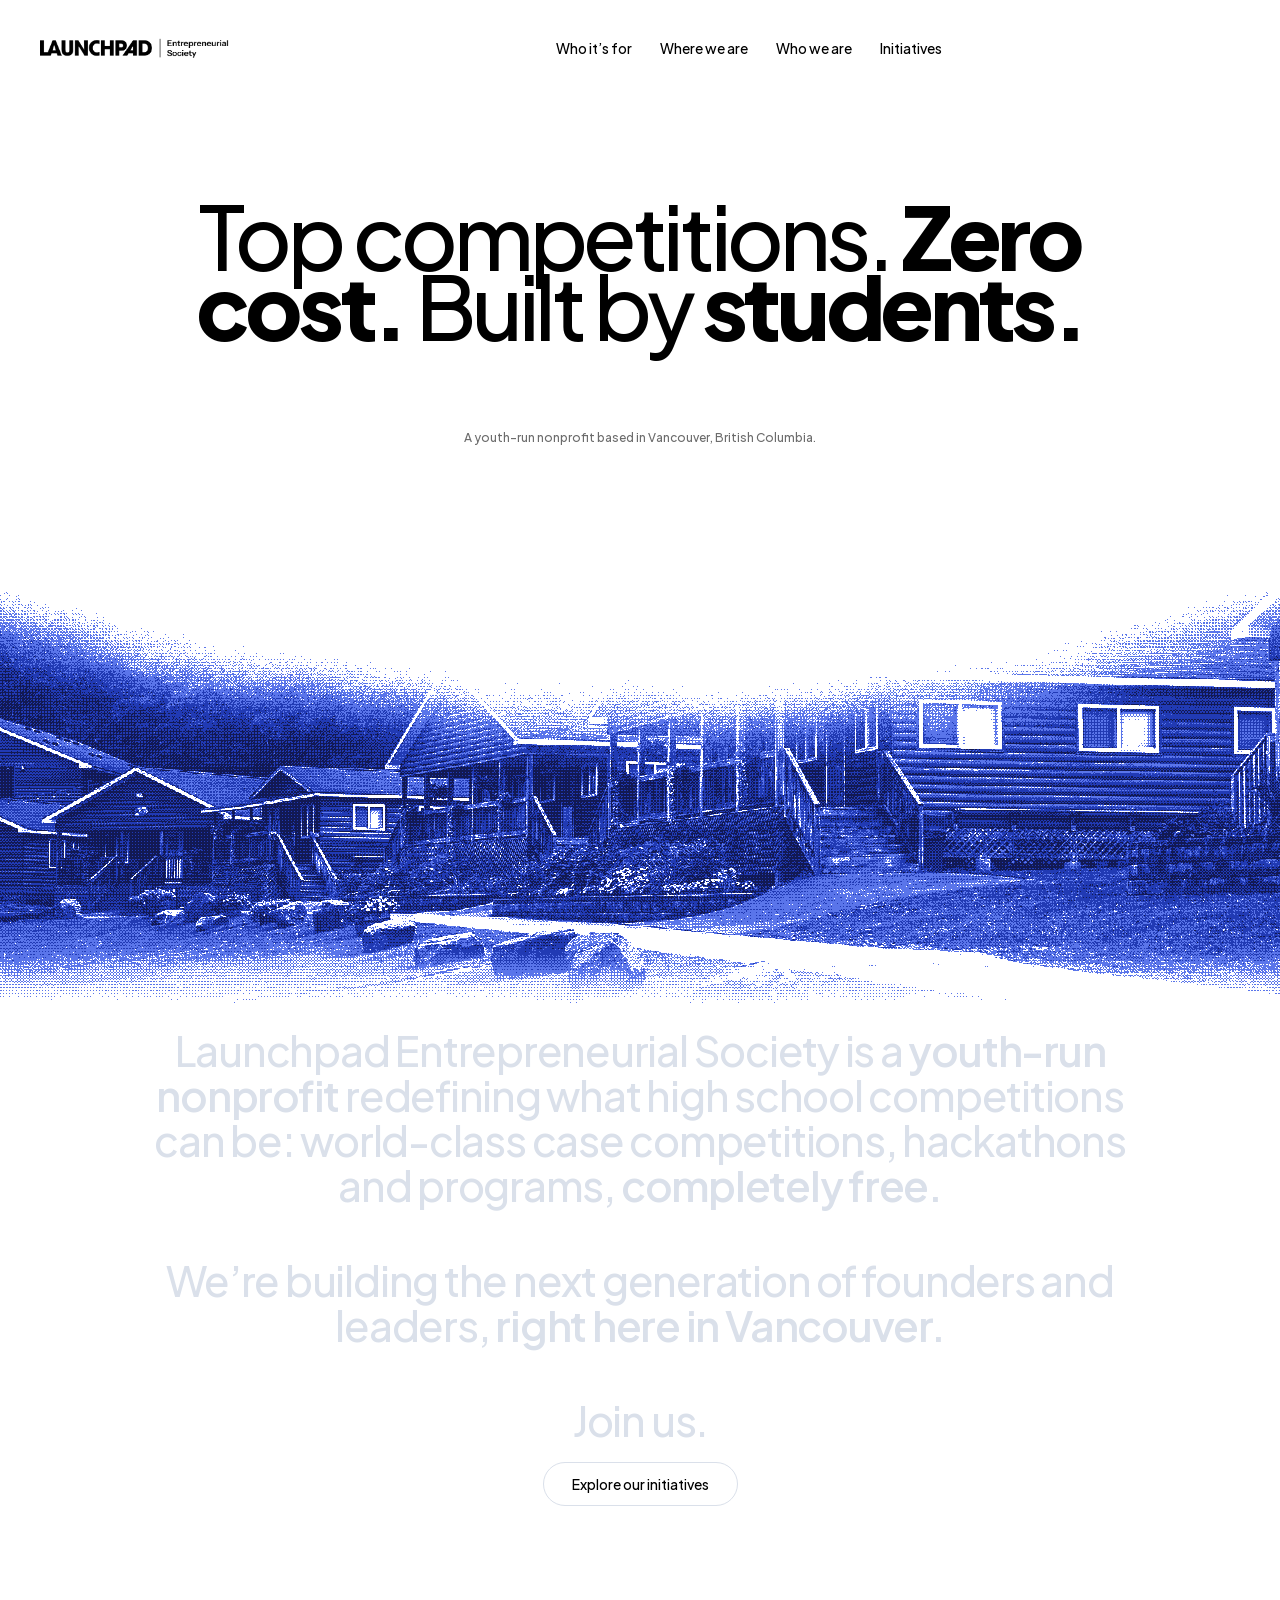
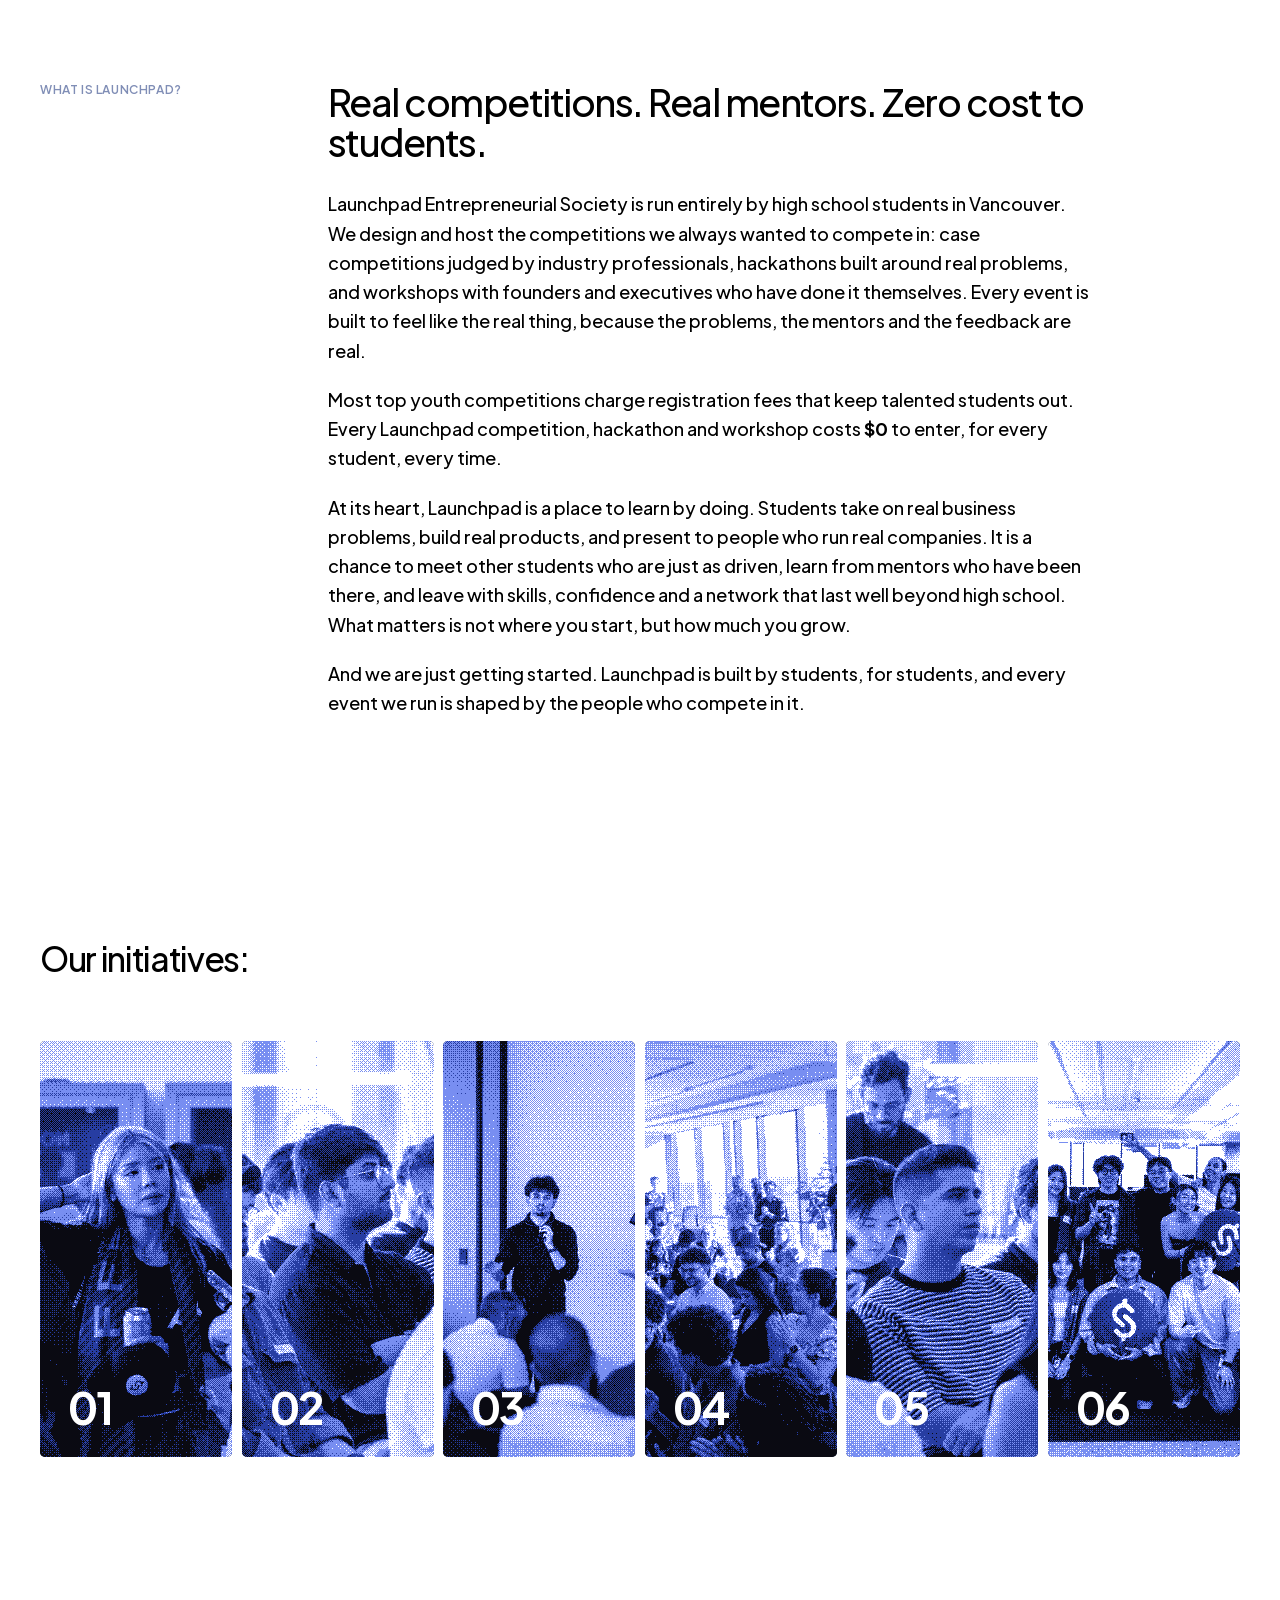
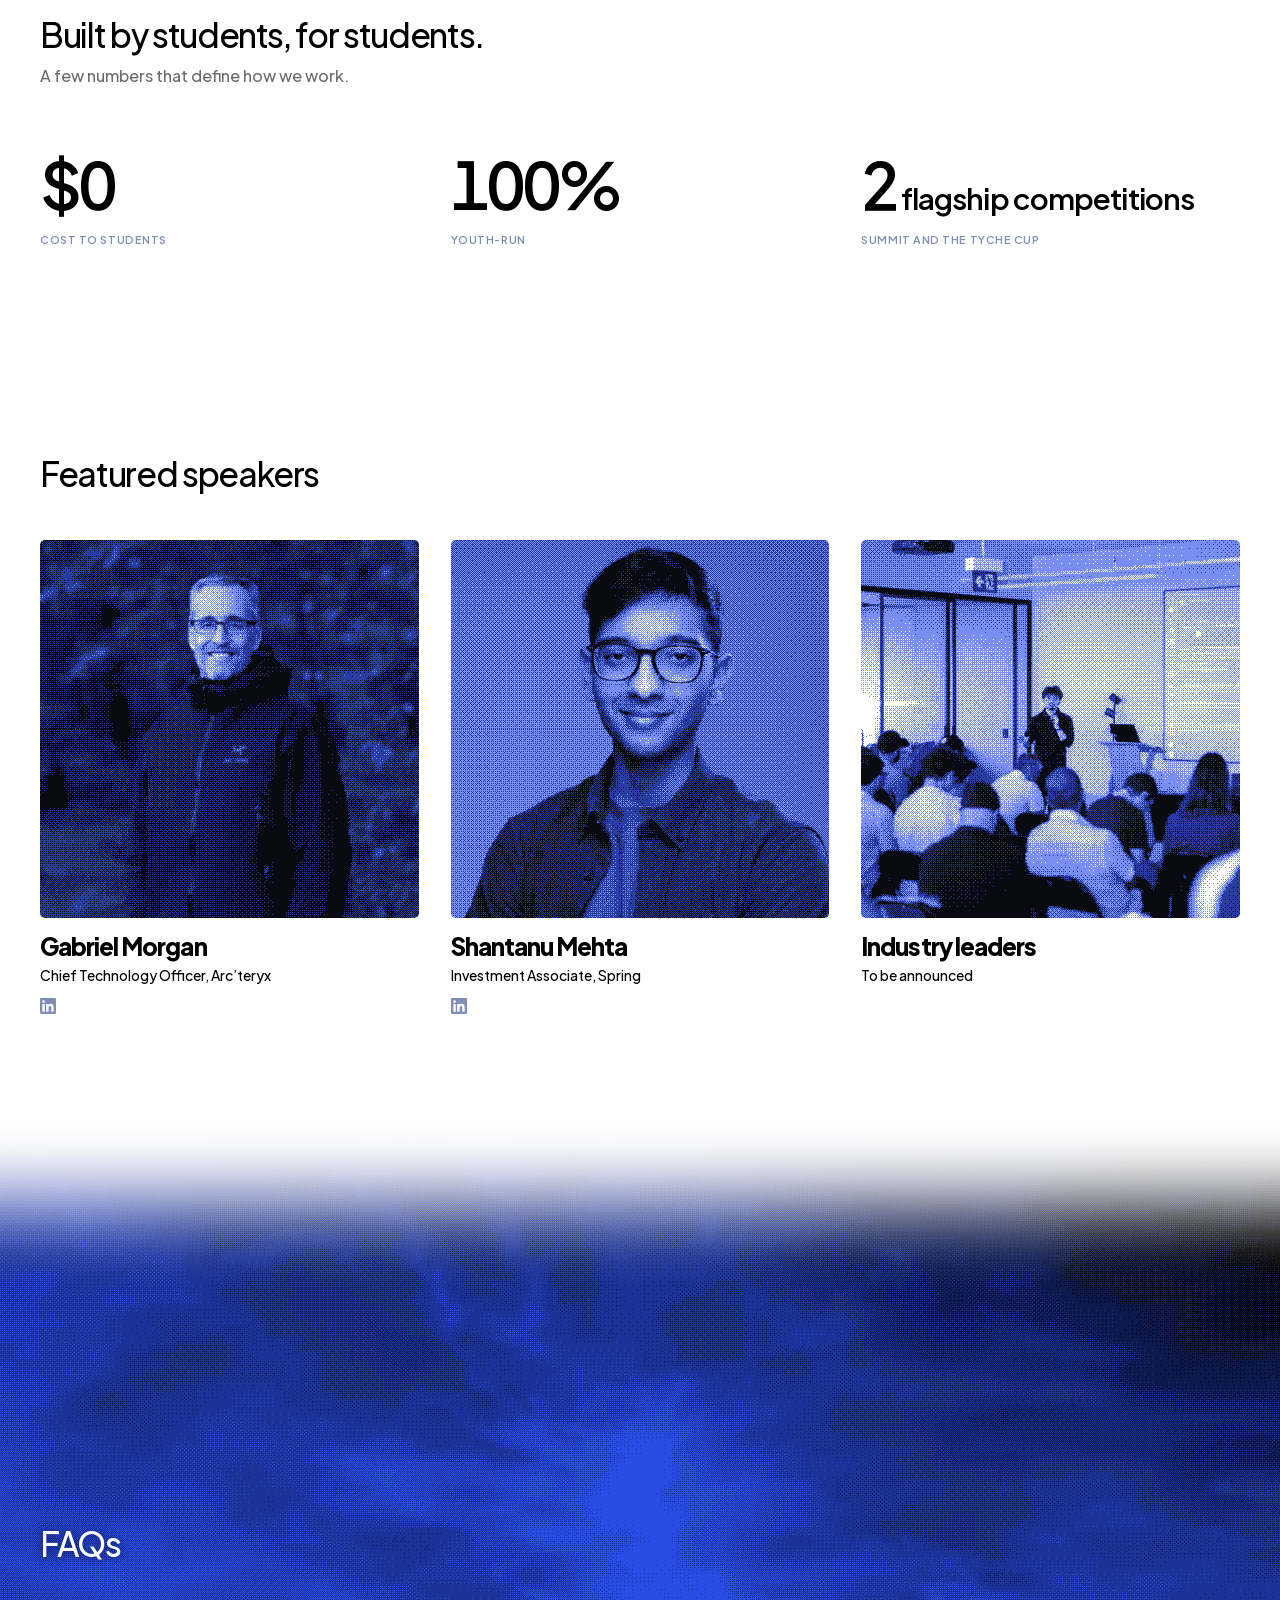
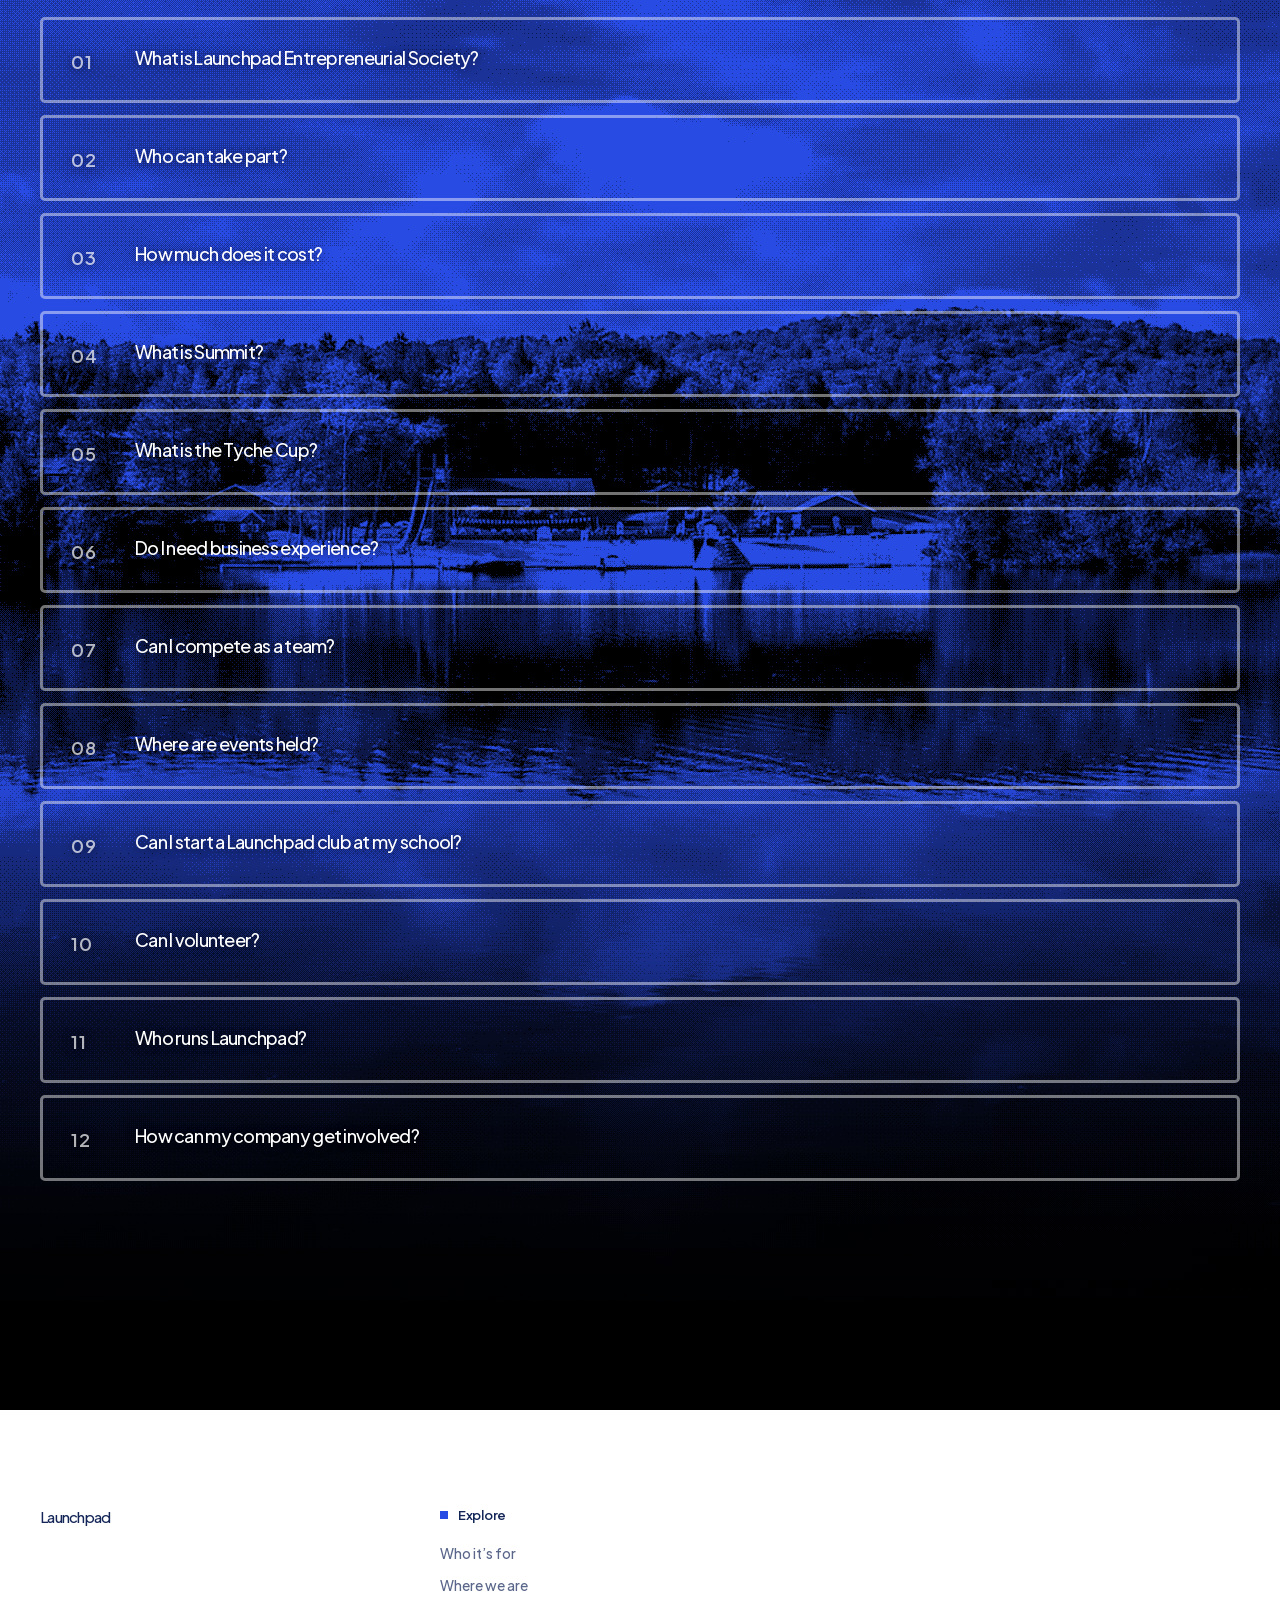
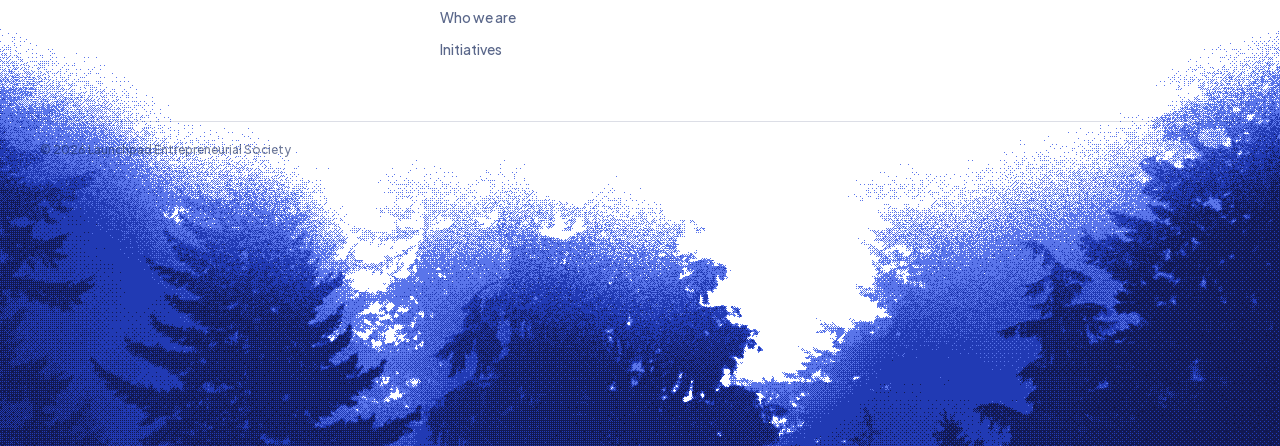
==== commit 58b21e4d: "Switch to Launchpad blue, centre the hero, add Shantanu Mehta - Recolour the whole site from purple " ====
--- a/index.html
+++ b/index.html
@@ -1 +1 @@
-<!DOCTYPE html><html data-dpl-id="dpl_w3NKNGjgQrKzwMNruwuWd6oCX3E9" lang="en" class="big_shoulders_7123ae34-module__k79pjW__variable instrument_sans_18e3504e-module__yVm6gW__variable h-full antialiased"><head><meta charSet="utf-8"/><meta name="viewport" content="width=device-width, initial-scale=1"/><link rel="preload" href="/_next/static/mirror/media/797e433ab948586e-s.p.1v5bejj26fx9h.woff2" as="font" crossorigin="" type="font/woff2"/><link rel="preload" href="/_next/static/mirror/media/MatrixSansPrint_Regular-s.p.2ckcxrzie5m3n.otf" as="font" crossorigin="" type="font/otf"/><link rel="preload" href="/_next/static/mirror/media/MatrixSansVideo_Regular-s.p.41-9n1qrm0-6z.otf" as="font" crossorigin="" type="font/otf"/><link rel="preload" href="/_next/static/mirror/media/caa3a2e1cccd8315-s.p.0zr6hhvz-h9nw.woff2" as="font" crossorigin="" type="font/woff2"/><link rel="preload" href="/_next/static/mirror/media/f06bf9da926bae75-s.p.3uuun_-7zsf1g.woff2" as="font" crossorigin="" type="font/woff2"/><link rel="preload" href="/_next/static/mirror/media/f99c309598d4ef8a.p.2v-hvpha9wp8q.woff2" as="font" crossorigin="" type="font/woff2"/><link rel="preload" href="/_next/static/mirror/media/fba5a26ea33df6a3-s.p.08ssgmy_tb90r.woff2" as="font" crossorigin="" type="font/woff2"/><link rel="preload" as="image" imageSrcSet="/brand/launchpad-lockup.png 32w, /brand/launchpad-lockup.png 48w, /brand/launchpad-lockup.png 64w, /brand/launchpad-lockup.png 96w, /brand/launchpad-lockup.png 128w, /brand/launchpad-lockup.png 256w, /brand/launchpad-lockup.png 384w, /brand/launchpad-lockup.png 640w, /brand/launchpad-lockup.png 750w, /brand/launchpad-lockup.png 828w, /brand/launchpad-lockup.png 1080w, /brand/launchpad-lockup.png 1200w, /brand/launchpad-lockup.png 1920w, /brand/launchpad-lockup.png 2048w, /brand/launchpad-lockup.png 3840w" imageSizes="(max-width: 768px) 146px, 219px"/><link rel="preload" as="image" imageSrcSet="/img/banner.jpg 32w, /img/banner.jpg 48w, /img/banner.jpg 64w, /img/banner.jpg 96w, /img/banner.jpg 128w, /img/banner.jpg 256w, /img/banner.jpg 384w, /img/banner.jpg 640w, /img/banner.jpg 750w, /img/banner.jpg 828w, /img/banner.jpg 1080w, /img/banner.jpg 1200w, /img/banner.jpg 1920w, /img/banner.jpg 2048w, /img/banner.jpg 3840w" imageSizes="320px"/><link rel="preload" as="image" imageSrcSet="/img/crew.jpg 32w, /img/crew.jpg 48w, /img/crew.jpg 64w, /img/crew.jpg 96w, /img/crew.jpg 128w, /img/crew.jpg 256w, /img/crew.jpg 384w, /img/crew.jpg 640w, /img/crew.jpg 750w, /img/crew.jpg 828w, /img/crew.jpg 1080w, /img/crew.jpg 1200w, /img/crew.jpg 1920w, /img/crew.jpg 2048w, /img/crew.jpg 3840w" imageSizes="320px"/><link rel="preload" as="image" imageSrcSet="/img/room.jpg 32w, /img/room.jpg 48w, /img/room.jpg 64w, /img/room.jpg 96w, /img/room.jpg 128w, /img/room.jpg 256w, /img/room.jpg 384w, /img/room.jpg 640w, /img/room.jpg 750w, /img/room.jpg 828w, /img/room.jpg 1080w, /img/room.jpg 1200w, /img/room.jpg 1920w, /img/room.jpg 2048w, /img/room.jpg 3840w" imageSizes="320px"/><link rel="preload" as="image" imageSrcSet="/img/portrait.jpg 32w, /img/portrait.jpg 48w, /img/portrait.jpg 64w, /img/portrait.jpg 96w, /img/portrait.jpg 128w, /img/portrait.jpg 256w, /img/portrait.jpg 384w, /img/portrait.jpg 640w, /img/portrait.jpg 750w, /img/portrait.jpg 828w, /img/portrait.jpg 1080w, /img/portrait.jpg 1200w, /img/portrait.jpg 1920w, /img/portrait.jpg 2048w, /img/portrait.jpg 3840w" imageSizes="320px"/><link rel="preload" as="image" imageSrcSet="/img/film.jpg 32w, /img/film.jpg 48w, /img/film.jpg 64w, /img/film.jpg 96w, /img/film.jpg 128w, /img/film.jpg 256w, /img/film.jpg 384w, /img/film.jpg 640w, /img/film.jpg 750w, /img/film.jpg 828w, /img/film.jpg 1080w, /img/film.jpg 1200w, /img/film.jpg 1920w, /img/film.jpg 2048w, /img/film.jpg 3840w" imageSizes="320px"/><link rel="preload" as="image" imageSrcSet="/img/stanfam.jpg 32w, /img/stanfam.jpg 48w, /img/stanfam.jpg 64w, /img/stanfam.jpg 96w, /img/stanfam.jpg 128w, /img/stanfam.jpg 256w, /img/stanfam.jpg 384w, /img/stanfam.jpg 640w, /img/stanfam.jpg 750w, /img/stanfam.jpg 828w, /img/stanfam.jpg 1080w, /img/stanfam.jpg 1200w, /img/stanfam.jpg 1920w, /img/stanfam.jpg 2048w, /img/stanfam.jpg 3840w" imageSizes="320px"/><link rel="stylesheet" href="/_next/static/mirror/chunks/0337t9v20k-di.css" data-precedence="next"/><link rel="stylesheet" href="/_next/static/mirror/chunks/35wfv2cy29n3b.css" data-precedence="next"/><link rel="stylesheet" href="/_next/static/mirror/chunks/0l64sxbr0guh1.css" data-precedence="next"/><link rel="preload" as="script" fetchPriority="low" href="/_next/static/mirror/chunks/14p8_oqciff0p.js"/><script src="/_next/static/mirror/chunks/0ws7t_wz4dvp7.js" async=""></script><script src="/_next/static/mirror/chunks/2hbr1fp0o27in.js" async=""></script><script src="/_next/static/mirror/chunks/0qmpwqu9johly.js" async=""></script><script src="/_next/static/mirror/chunks/turbopack-09f51ytv3olvr.js" async=""></script><script src="/_next/static/mirror/chunks/1i6vnvxz198wi.js" async="" crossorigin=""></script><script src="/_next/static/mirror/chunks/2corl6wyj4669.js" async="" crossorigin=""></script><script src="/_next/static/mirror/chunks/2l4w7kz--k36a.js" async="" crossorigin=""></script><script src="/_next/static/mirror/chunks/2k6axtzk1phra.js" async="" crossorigin=""></script><script src="/_next/static/mirror/chunks/278i-8izzp032.js" async="" crossorigin=""></script><meta name="theme-color" content="#ffffff"/><title>Launchpad Entrepreneurial Society</title><meta name="description" content="Launchpad Entrepreneurial Society is a youth-run nonprofit in Vancouver running free case competitions, hackathons and programs for high school students."/><meta property="og:title" content="Launchpad Entrepreneurial Society"/><meta property="og:description" content="Launchpad Entrepreneurial Society is a youth-run nonprofit in Vancouver running free case competitions, hackathons and programs for high school students."/><meta property="og:type" content="website"/><meta name="twitter:card" content="summary_large_image"/><meta name="twitter:title" content="Launchpad Entrepreneurial Society"/><meta name="twitter:description" content="Launchpad Entrepreneurial Society is a youth-run nonprofit in Vancouver running free case competitions, hackathons and programs for high school students."/><link rel="icon" href="/favicon.ico?favicon.1k5qqw3w7i-nu.ico" sizes="64x64" type="image/x-icon"/><link rel="icon" href="/icon.svg?icon.11mrahgpxj4tj.svg" sizes="any" type="image/svg+xml"/><link rel="apple-touch-icon" href="/apple-icon.png?apple-icon.2nsbq48vrk_hy.png" sizes="180x180" type="image/png"/><meta name="next-size-adjust" content=""/><noscript><style>[data-rv],.stagger>span{opacity:1!important;transform:none!important;clip-path:none!important;filter:none!important}#run{height:auto!important}.typefill,.typefill span span{color:#142658!important}#run>div{position:static!important;height:auto!important;overflow:visible!important}.beat{position:relative!important;opacity:1!important;transform:none!important;padding-block:5rem}</style></noscript><script src="/_next/static/mirror/chunks/0c0hxoamwjsbw.js" noModule=""></script></head><body class="min-h-full"><div hidden=""><!--$--><!--/$--></div><main class="v1 plus_jakarta_sans_903079d0-module__AyqIMG__variable min-h-screen"><header class="bg-[#ffffff] pt-3 md:pt-5"><div class="mx-auto max-w-7xl px-6 md:px-10 flex h-14 items-center justify-between gap-6"><a class="py-3 transition-opacity hover:opacity-70" data-no-dither="true" href="/"><img alt="Launchpad, by Stan" width="1367" height="150" decoding="async" data-nimg="1" class="h-4 w-auto md:h-6" style="color:transparent" sizes="(max-width: 768px) 146px, 219px" srcSet="/brand/launchpad-lockup.png 32w, /brand/launchpad-lockup.png 48w, /brand/launchpad-lockup.png 64w, /brand/launchpad-lockup.png 96w, /brand/launchpad-lockup.png 128w, /brand/launchpad-lockup.png 256w, /brand/launchpad-lockup.png 384w, /brand/launchpad-lockup.png 640w, /brand/launchpad-lockup.png 750w, /brand/launchpad-lockup.png 828w, /brand/launchpad-lockup.png 1080w, /brand/launchpad-lockup.png 1200w, /brand/launchpad-lockup.png 1920w, /brand/launchpad-lockup.png 2048w, /brand/launchpad-lockup.png 3840w" src="/brand/launchpad-lockup.png"/></a><nav class="hidden items-center gap-7 md:flex"><a class="py-4 text-sm font-medium text-black transition-opacity hover:opacity-70" href="/who">Who it’s for</a><a class="py-4 text-sm font-medium text-black transition-opacity hover:opacity-70" href="/where">Where we are</a><a class="py-4 text-sm font-medium text-black transition-opacity hover:opacity-70" href="/stan">Who we are</a><a class="py-4 text-sm font-medium text-black transition-opacity hover:opacity-70" href="/agenda">Initiatives</a></nav><div class="flex items-center gap-2 md:gap-0"><div class="hidden min-[380px]:block"><a href="/apply" class="inline-flex min-h-11 w-fit shrink-0 items-center justify-center rounded-[90px] bg-[#6355ff] px-7 py-3 text-sm font-medium text-[#ffffff] transition-colors hover:bg-[#5200ff]">Apply</a></div><div class="contents"><div class="contents"><button type="button" aria-label="Open menu" aria-expanded="false" aria-controls="mobile-menu" class="-mr-2 grid size-11 shrink-0 place-items-center md:hidden"><span class="burger" aria-hidden="true"><span class="burger__bar"></span><span class="burger__bar"></span><span class="burger__bar"></span></span></button></div></div></div></div></header><section id="top" class="relative min-h-[clamp(22rem,calc(100svh-3.5rem-10rem),30rem)] md:min-h-[clamp(31rem,calc(100svh-3.5rem-26rem),41rem)]"><div class="mx-auto max-w-7xl px-6 md:px-10 absolute inset-x-0 bottom-[-1rem] z-20 flex justify-center md:bottom-[-5.5rem]"><div class="w-full text-center"><h1 class="font-display stagger stagger--blur mx-auto max-w-[15ch] text-[2.75rem] leading-[0.8] tracking-[-0.05em] md:text-[4.25rem] lg:text-[5.5rem]"><span class="font-medium">Top</span> <span class="font-medium">competitions.</span> <span>Zero</span> <span>cost.</span> <span class="font-medium">Built</span> <span class="font-medium">by</span> <span>students.</span></h1><div class="mt-12 flex justify-center md:mt-16" data-rv="soft" style="--d:500ms"><div class="lp-clock " style="visibility:hidden" aria-hidden="true"><p class="lp-clock__label">Applications close on <!-- -->September 25<!-- -->, in:</p><div class="lp-clock__row"><span class="lp-clock__part"><b>00</b>days</span><span class="lp-clock__part"><b>00</b>hours</span><span class="lp-clock__part"><b>00</b>minutes</span><span class="lp-clock__part"><b>00</b>seconds</span></div></div></div><div class="mt-1 flex justify-center md:mt-1.5" data-rv="soft" style="--d:740ms"><a href="/apply" class="inline-flex min-h-11 w-fit shrink-0 items-center justify-center rounded-[90px] bg-[#6355ff] px-7 py-3 text-sm font-medium text-[#ffffff] transition-colors hover:bg-[#5200ff]">Apply</a></div><p class="mx-auto mt-5 text-[11px] leading-snug text-[#2e2e2e]/70 sm:whitespace-nowrap md:mt-6 md:text-xs" data-rv="soft" style="--d:860ms">A youth-run nonprofit based in Vancouver, British Columbia.</p></div></div></section><section class="relative overflow-hidden -mt-[10rem] aspect-[4/5] max-h-[60rem] min-h-[16rem] w-full md:mt-[max(-18rem,calc(100px_-_20.5vw))] md:aspect-[2400/1340]" style="background-color:#ffffff"><canvas aria-hidden="true" class="pointer-events-none absolute inset-0 h-full w-full [image-rendering:pixelated]"></canvas><div class="relative"></div></section><section data-apply-dock-stop="true" class="mx-auto max-w-7xl px-6 md:px-10 relative z-10 mt-2 pt-0 pb-10 text-center md:-mt-24 md:pt-0 md:pb-16"><p class="mx-auto mt-0 max-w-[32ch] text-[1.5rem] font-normal leading-[1.18] tracking-[-0.03em] md:mt-0 md:text-[2.6rem] md:leading-[1.08]" data-progress="0.55"><span class="typefill" style="--n:275"><span class="typefill__line" style="display:block"><span class="inline-block"><span style="--i:0">L</span><span style="--i:1">a</span><span style="--i:2">u</span><span style="--i:3">n</span><span style="--i:4">c</span><span style="--i:5">h</span><span style="--i:6">p</span><span style="--i:7">a</span><span style="--i:8">d</span></span> <span class="inline-block"><span style="--i:10">E</span><span style="--i:11">n</span><span style="--i:12">t</span><span style="--i:13">r</span><span style="--i:14">e</span><span style="--i:15">p</span><span style="--i:16">r</span><span style="--i:17">e</span><span style="--i:18">n</span><span style="--i:19">e</span><span style="--i:20">u</span><span style="--i:21">r</span><span style="--i:22">i</span><span style="--i:23">a</span><span style="--i:24">l</span></span> <span class="inline-block"><span style="--i:26">S</span><span style="--i:27">o</span><span style="--i:28">c</span><span style="--i:29">i</span><span style="--i:30">e</span><span style="--i:31">t</span><span style="--i:32">y</span></span> <span class="inline-block"><span style="--i:34">i</span><span style="--i:35">s</span></span> <span class="inline-block"><span style="--i:37">a</span></span> <span class="inline-block font-semibold"><span style="--i:39">y</span><span style="--i:40">o</span><span style="--i:41">u</span><span style="--i:42">t</span><span style="--i:43">h</span><span style="--i:44">-</span><span style="--i:45">r</span><span style="--i:46">u</span><span style="--i:47">n</span></span> <span class="inline-block font-semibold"><span style="--i:49">n</span><span style="--i:50">o</span><span style="--i:51">n</span><span style="--i:52">p</span><span style="--i:53">r</span><span style="--i:54">o</span><span style="--i:55">f</span><span style="--i:56">i</span><span style="--i:57">t</span></span> <span class="inline-block"><span style="--i:59">r</span><span style="--i:60">e</span><span style="--i:61">d</span><span style="--i:62">e</span><span style="--i:63">f</span><span style="--i:64">i</span><span style="--i:65">n</span><span style="--i:66">i</span><span style="--i:67">n</span><span style="--i:68">g</span></span> <span class="inline-block"><span style="--i:70">w</span><span style="--i:71">h</span><span style="--i:72">a</span><span style="--i:73">t</span></span> <span class="inline-block"><span style="--i:75">h</span><span style="--i:76">i</span><span style="--i:77">g</span><span style="--i:78">h</span></span> <span class="inline-block"><span style="--i:80">s</span><span style="--i:81">c</span><span style="--i:82">h</span><span style="--i:83">o</span><span style="--i:84">o</span><span style="--i:85">l</span></span> <span class="inline-block"><span style="--i:87">c</span><span style="--i:88">o</span><span style="--i:89">m</span><span style="--i:90">p</span><span style="--i:91">e</span><span style="--i:92">t</span><span style="--i:93">i</span><span style="--i:94">t</span><span style="--i:95">i</span><span style="--i:96">o</span><span style="--i:97">n</span><span style="--i:98">s</span></span> <span class="inline-block"><span style="--i:100">c</span><span style="--i:101">a</span><span style="--i:102">n</span></span> <span class="inline-block"><span style="--i:104">b</span><span style="--i:105">e</span><span style="--i:106">:</span></span> <span class="inline-block"><span style="--i:108">w</span><span style="--i:109">o</span><span style="--i:110">r</span><span style="--i:111">l</span><span style="--i:112">d</span><span style="--i:113">-</span><span style="--i:114">c</span><span style="--i:115">l</span><span style="--i:116">a</span><span style="--i:117">s</span><span style="--i:118">s</span></span> <span class="inline-block"><span style="--i:120">c</span><span style="--i:121">a</span><span style="--i:122">s</span><span style="--i:123">e</span></span> <span class="inline-block"><span style="--i:125">c</span><span style="--i:126">o</span><span style="--i:127">m</span><span style="--i:128">p</span><span style="--i:129">e</span><span style="--i:130">t</span><span style="--i:131">i</span><span style="--i:132">t</span><span style="--i:133">i</span><span style="--i:134">o</span><span style="--i:135">n</span><span style="--i:136">s</span><span style="--i:137">,</span></span> <span class="inline-block"><span style="--i:139">h</span><span style="--i:140">a</span><span style="--i:141">c</span><span style="--i:142">k</span><span style="--i:143">a</span><span style="--i:144">t</span><span style="--i:145">h</span><span style="--i:146">o</span><span style="--i:147">n</span><span style="--i:148">s</span></span> <span class="inline-block"><span style="--i:150">a</span><span style="--i:151">n</span><span style="--i:152">d</span></span> <span class="inline-block"><span style="--i:154">p</span><span style="--i:155">r</span><span style="--i:156">o</span><span style="--i:157">g</span><span style="--i:158">r</span><span style="--i:159">a</span><span style="--i:160">m</span><span style="--i:161">s</span><span style="--i:162">,</span></span> <span class="inline-block font-semibold"><span style="--i:164">c</span><span style="--i:165">o</span><span style="--i:166">m</span><span style="--i:167">p</span><span style="--i:168">l</span><span style="--i:169">e</span><span style="--i:170">t</span><span style="--i:171">e</span><span style="--i:172">l</span><span style="--i:173">y</span></span> <span class="inline-block font-semibold"><span style="--i:175">f</span><span style="--i:176">r</span><span style="--i:177">e</span><span style="--i:178">e</span><span style="--i:179">.</span></span></span><span class="typefill__line" style="display:block;margin-top:1.2em"><span class="inline-block"><span style="--i:181">W</span><span style="--i:182">e</span><span style="--i:183">’</span><span style="--i:184">r</span><span style="--i:185">e</span></span> <span class="inline-block"><span style="--i:187">b</span><span style="--i:188">u</span><span style="--i:189">i</span><span style="--i:190">l</span><span style="--i:191">d</span><span style="--i:192">i</span><span style="--i:193">n</span><span style="--i:194">g</span></span> <span class="inline-block"><span style="--i:196">t</span><span style="--i:197">h</span><span style="--i:198">e</span></span> <span class="inline-block"><span style="--i:200">n</span><span style="--i:201">e</span><span style="--i:202">x</span><span style="--i:203">t</span></span> <span class="inline-block"><span style="--i:205">g</span><span style="--i:206">e</span><span style="--i:207">n</span><span style="--i:208">e</span><span style="--i:209">r</span><span style="--i:210">a</span><span style="--i:211">t</span><span style="--i:212">i</span><span style="--i:213">o</span><span style="--i:214">n</span></span> <span class="inline-block"><span style="--i:216">o</span><span style="--i:217">f</span></span> <span class="inline-block"><span style="--i:219">f</span><span style="--i:220">o</span><span style="--i:221">u</span><span style="--i:222">n</span><span style="--i:223">d</span><span style="--i:224">e</span><span style="--i:225">r</span><span style="--i:226">s</span></span> <span class="inline-block"><span style="--i:228">a</span><span style="--i:229">n</span><span style="--i:230">d</span></span> <span class="inline-block"><span style="--i:232">l</span><span style="--i:233">e</span><span style="--i:234">a</span><span style="--i:235">d</span><span style="--i:236">e</span><span style="--i:237">r</span><span style="--i:238">s</span><span style="--i:239">,</span></span> <span class="inline-block font-semibold"><span style="--i:241">r</span><span style="--i:242">i</span><span style="--i:243">g</span><span style="--i:244">h</span><span style="--i:245">t</span></span> <span class="inline-block font-semibold"><span style="--i:247">h</span><span style="--i:248">e</span><span style="--i:249">r</span><span style="--i:250">e</span></span> <span class="inline-block font-semibold"><span style="--i:252">i</span><span style="--i:253">n</span></span> <span class="inline-block font-semibold"><span style="--i:255">V</span><span style="--i:256">a</span><span style="--i:257">n</span><span style="--i:258">c</span><span style="--i:259">o</span><span style="--i:260">u</span><span style="--i:261">v</span><span style="--i:262">e</span><span style="--i:263">r</span><span style="--i:264">.</span></span></span><span class="typefill__line" style="display:block;margin-top:1.2em"><span class="inline-block"><span style="--i:266">J</span><span style="--i:267">o</span><span style="--i:268">i</span><span style="--i:269">n</span></span> <span class="inline-block"><span style="--i:271">u</span><span style="--i:272">s</span><span style="--i:273">.</span></span></span></span></p><div class="mt-4 flex flex-wrap items-center justify-center gap-2 md:mt-5" data-rv="soft" style="--d:160ms"><a href="/apply" class="inline-flex min-h-11 w-fit shrink-0 items-center justify-center rounded-[90px] bg-[#6355ff] px-7 py-3 text-sm font-medium text-[#ffffff] transition-colors hover:bg-[#5200ff]">Apply</a><a href="#days" class="inline-flex min-h-11 w-fit shrink-0 items-center justify-center rounded-[90px] border border-[#dae0ea] px-7 py-[11px] text-sm font-medium text-black transition-colors hover:bg-[#eef0ff]">Explore our initiatives</a></div></section><section id="camp" class="mx-auto max-w-7xl px-6 md:px-10 py-16 md:py-28"><div class="grid gap-8 md:grid-cols-[14rem_minmax(0,1fr)] md:gap-16"><div data-rv="soft"><p class="text-xs font-semibold uppercase tracking-wider text-[#808eb6]">What is Launchpad?</p></div><div class="max-w-3xl" data-rv="soft" style="--d:120ms"><h2 class="text-[1.5rem] font-medium leading-[1.05] tracking-[-0.04em] md:text-[2.35rem]">Real competitions. Real mentors. Zero cost to students.</h2><div class="mt-7 space-y-5 text-base leading-relaxed text-black md:text-lg"><p>Launchpad Entrepreneurial Society is run entirely by high school students in Vancouver. We design and host the competitions we always wanted to compete in: case competitions judged by industry professionals, hackathons built around real problems, and workshops with founders and executives who have done it themselves. Every event is built to feel like the real thing, because the problems, the mentors and the feedback are real.</p><p>Most top youth competitions charge registration fees that keep talented students out. Every Launchpad competition, hackathon and workshop costs<!-- --> <b>$0</b> to enter, for every student, every time.</p><p>At its heart, Launchpad is a place to learn by doing. Students take on real business problems, build real products, and present to people who run real companies. It is a chance to meet other students who are just as driven, learn from mentors who have been there, and leave with skills, confidence and a network that last well beyond high school. What matters is not where you start, but how much you grow.</p><p>And we are just getting started. Launchpad is built by students, for students, and every event we run is shaped by the people who compete in it.</p></div></div></div></section><section id="days" class="mx-auto max-w-7xl px-6 md:px-10 py-16 md:py-28"><h2 class="text-[1.5rem] font-medium leading-[1.05] tracking-[-0.04em] md:text-[2.1rem] max-w-[20ch]" data-rv="soft">Our initiatives:</h2><div class="mt-12 md:mt-16" data-rv="soft"><div class="hiw"><article data-dither-scope="how" class="hiw-pill" role="button" tabindex="0" aria-expanded="false"><img alt="" loading="eager" decoding="async" data-nimg="fill" class="hiw-pill__img object-cover" style="position:absolute;height:100%;width:100%;left:0;top:0;right:0;bottom:0;color:transparent" sizes="320px" srcSet="/img/banner.jpg 32w, /img/banner.jpg 48w, /img/banner.jpg 64w, /img/banner.jpg 96w, /img/banner.jpg 128w, /img/banner.jpg 256w, /img/banner.jpg 384w, /img/banner.jpg 640w, /img/banner.jpg 750w, /img/banner.jpg 828w, /img/banner.jpg 1080w, /img/banner.jpg 1200w, /img/banner.jpg 1920w, /img/banner.jpg 2048w, /img/banner.jpg 3840w" src="/img/banner.jpg"/><span class="hiw-pill__badge">01</span><div class="hiw-pill__panel" aria-hidden="true"><h3 class="hiw-pill__title">Summit Case Competition</h3><p class="hiw-pill__text">Our flagship case competition. Teams take on a real business problem, build a strategy, and present it to a panel of industry judges.</p></div></article><article data-dither-scope="how" class="hiw-pill" role="button" tabindex="0" aria-expanded="false"><img alt="" loading="eager" decoding="async" data-nimg="fill" class="hiw-pill__img object-cover" style="position:absolute;height:100%;width:100%;left:0;top:0;right:0;bottom:0;color:transparent" sizes="320px" srcSet="/img/crew.jpg 32w, /img/crew.jpg 48w, /img/crew.jpg 64w, /img/crew.jpg 96w, /img/crew.jpg 128w, /img/crew.jpg 256w, /img/crew.jpg 384w, /img/crew.jpg 640w, /img/crew.jpg 750w, /img/crew.jpg 828w, /img/crew.jpg 1080w, /img/crew.jpg 1200w, /img/crew.jpg 1920w, /img/crew.jpg 2048w, /img/crew.jpg 3840w" src="/img/crew.jpg"/><span class="hiw-pill__badge">02</span><div class="hiw-pill__panel" aria-hidden="true"><h3 class="hiw-pill__title">The Tyche Cup</h3><p class="hiw-pill__text">Our second flagship competition. Students go head to head on fast-paced challenges that reward creativity, strategy and nerve.</p></div></article><article data-dither-scope="how" class="hiw-pill" role="button" tabindex="0" aria-expanded="false"><img alt="" loading="eager" decoding="async" data-nimg="fill" class="hiw-pill__img object-cover" style="position:absolute;height:100%;width:100%;left:0;top:0;right:0;bottom:0;color:transparent" sizes="320px" srcSet="/img/room.jpg 32w, /img/room.jpg 48w, /img/room.jpg 64w, /img/room.jpg 96w, /img/room.jpg 128w, /img/room.jpg 256w, /img/room.jpg 384w, /img/room.jpg 640w, /img/room.jpg 750w, /img/room.jpg 828w, /img/room.jpg 1080w, /img/room.jpg 1200w, /img/room.jpg 1920w, /img/room.jpg 2048w, /img/room.jpg 3840w" src="/img/room.jpg"/><span class="hiw-pill__badge">03</span><div class="hiw-pill__panel" aria-hidden="true"><h3 class="hiw-pill__title">Hackathons</h3><p class="hiw-pill__text">Build something real in a single weekend. Teams turn ideas into working products with help from mentors, then demo them to judges.</p></div></article><article data-dither-scope="how" class="hiw-pill" role="button" tabindex="0" aria-expanded="false"><img alt="" loading="eager" decoding="async" data-nimg="fill" class="hiw-pill__img object-cover" style="position:absolute;height:100%;width:100%;left:0;top:0;right:0;bottom:0;color:transparent" sizes="320px" srcSet="/img/portrait.jpg 32w, /img/portrait.jpg 48w, /img/portrait.jpg 64w, /img/portrait.jpg 96w, /img/portrait.jpg 128w, /img/portrait.jpg 256w, /img/portrait.jpg 384w, /img/portrait.jpg 640w, /img/portrait.jpg 750w, /img/portrait.jpg 828w, /img/portrait.jpg 1080w, /img/portrait.jpg 1200w, /img/portrait.jpg 1920w, /img/portrait.jpg 2048w, /img/portrait.jpg 3840w" src="/img/portrait.jpg"/><span class="hiw-pill__badge">04</span><div class="hiw-pill__panel" aria-hidden="true"><h3 class="hiw-pill__title">School clubs</h3><p class="hiw-pill__text">Launchpad clubs bring entrepreneurship into high schools across Vancouver, with workshops, guest speakers and practice cases all year round.</p></div></article><article data-dither-scope="how" class="hiw-pill" role="button" tabindex="0" aria-expanded="false"><img alt="" loading="eager" decoding="async" data-nimg="fill" class="hiw-pill__img object-cover" style="position:absolute;height:100%;width:100%;left:0;top:0;right:0;bottom:0;color:transparent" sizes="320px" srcSet="/img/film.jpg 32w, /img/film.jpg 48w, /img/film.jpg 64w, /img/film.jpg 96w, /img/film.jpg 128w, /img/film.jpg 256w, /img/film.jpg 384w, /img/film.jpg 640w, /img/film.jpg 750w, /img/film.jpg 828w, /img/film.jpg 1080w, /img/film.jpg 1200w, /img/film.jpg 1920w, /img/film.jpg 2048w, /img/film.jpg 3840w" src="/img/film.jpg"/><span class="hiw-pill__badge">05</span><div class="hiw-pill__panel" aria-hidden="true"><h3 class="hiw-pill__title">Volunteering</h3><p class="hiw-pill__text">Every event is run by students. Volunteer as an organizer, logistics lead or ambassador and gain real leadership experience.</p></div></article><article data-dither-scope="how" class="hiw-pill" role="button" tabindex="0" aria-expanded="false"><img alt="" loading="eager" decoding="async" data-nimg="fill" class="hiw-pill__img object-cover" style="position:absolute;height:100%;width:100%;left:0;top:0;right:0;bottom:0;color:transparent" sizes="320px" srcSet="/img/stanfam.jpg 32w, /img/stanfam.jpg 48w, /img/stanfam.jpg 64w, /img/stanfam.jpg 96w, /img/stanfam.jpg 128w, /img/stanfam.jpg 256w, /img/stanfam.jpg 384w, /img/stanfam.jpg 640w, /img/stanfam.jpg 750w, /img/stanfam.jpg 828w, /img/stanfam.jpg 1080w, /img/stanfam.jpg 1200w, /img/stanfam.jpg 1920w, /img/stanfam.jpg 2048w, /img/stanfam.jpg 3840w" src="/img/stanfam.jpg"/><span class="hiw-pill__badge">06</span><div class="hiw-pill__panel" aria-hidden="true"><h3 class="hiw-pill__title">Always free</h3><p class="hiw-pill__text">Every competition, workshop and resource is free for high school students. No registration fees, ever.</p></div></article></div></div></section><section class="mx-auto max-w-7xl px-6 md:px-10 pb-16 md:pb-28"><div class="pt-12" data-rv="soft"><h2 class="text-[1.5rem] font-medium leading-[1.05] tracking-[-0.04em] md:text-[2.1rem] max-w-[22ch]">Built by students, for students.</h2><p class="mt-3 max-w-[40ch] text-sm text-[#2e2e2e]/70 md:text-base">A few numbers that define how we work.</p></div><div class="mt-12 md:mt-16"><div class="grid grid-cols-1 gap-x-6 gap-y-12 sm:grid-cols-3 sm:gap-x-8"><div class="text-left" data-rv="soft" style="--d:0ms"><p><span class="inline-block text-[2.75rem] font-semibold leading-none tracking-[-0.04em] text-black tabular-nums md:text-[4rem]" role="img" aria-label="$0"><span aria-hidden="true">$0</span></span> <span class="text-[1.35rem] font-semibold leading-none tracking-[-0.03em] text-black md:text-[1.85rem]"></span></p><p class="mt-4 font-label text-[11px] uppercase tracking-wider text-[#808eb6]">Cost to students</p></div><div class="text-left" data-rv="soft" style="--d:110ms"><p><span class="inline-block text-[2.75rem] font-semibold leading-none tracking-[-0.04em] text-black tabular-nums md:text-[4rem]" role="img" aria-label="100%"><span aria-hidden="true">100%</span></span> <span class="text-[1.35rem] font-semibold leading-none tracking-[-0.03em] text-black md:text-[1.85rem]"></span></p><p class="mt-4 font-label text-[11px] uppercase tracking-wider text-[#808eb6]">Youth-run</p></div><div class="text-left" data-rv="soft" style="--d:220ms"><p><span class="inline-block text-[2.75rem] font-semibold leading-none tracking-[-0.04em] text-black tabular-nums md:text-[4rem]" role="img" aria-label="2"><span aria-hidden="true">2</span></span> <span class="text-[1.35rem] font-semibold leading-none tracking-[-0.03em] text-black md:text-[1.85rem]">flagship competitions</span></p><p class="mt-4 font-label text-[11px] uppercase tracking-wider text-[#808eb6]">Summit and the Tyche Cup</p></div></div></div></section><section class="mx-auto max-w-7xl px-6 md:px-10 py-16 md:py-24"><h2 class="text-[1.5rem] font-medium leading-[1.05] tracking-[-0.04em] md:text-[2.1rem] max-w-[22ch]" data-rv="soft">Featured speakers</h2><div class="mt-12 grid gap-10 sm:grid-cols-2 lg:grid-cols-3 md:gap-8"><figure data-rv="soft" style="--d:0ms"><div data-dither-scope="portrait" class="inv-card relative aspect-square overflow-hidden rounded-[5px] bg-[#eef0ff]"><img alt="Gabriel Morgan" loading="lazy" decoding="async" data-nimg="fill" class="inv-photo object-cover" style="position:absolute;height:100%;width:100%;left:0;top:0;right:0;bottom:0;object-position:center top;color:transparent" sizes="(max-width: 640px) 90vw, (max-width: 1024px) 45vw, (max-width: 1280px) 30vw, 24rem" srcSet="/img/gabriel-morgan.jpg 256w, /img/gabriel-morgan.jpg 384w, /img/gabriel-morgan.jpg 640w, /img/gabriel-morgan.jpg 750w, /img/gabriel-morgan.jpg 828w, /img/gabriel-morgan.jpg 1080w, /img/gabriel-morgan.jpg 1200w, /img/gabriel-morgan.jpg 1920w, /img/gabriel-morgan.jpg 2048w, /img/gabriel-morgan.jpg 3840w" src="/img/gabriel-morgan.jpg"/></div><figcaption class="mt-4"><p class="font-display text-[1.5rem] leading-none tracking-[-0.04em]">Gabriel Morgan</p><p class="mt-2 text-sm font-medium leading-snug text-black">Chief Technology Officer, Arc’teryx</p><div class="mt-3 flex items-center gap-3"><a href="https://www.linkedin.com/in/gabrielmorgan/" target="_blank" rel="noopener noreferrer" aria-label="Gabriel Morgan on LinkedIn" class="text-[#808eb6] transition-colors hover:text-[#6355ff]"><svg viewBox="0 0 24 24" width="18" height="18" aria-hidden="true" class="size-4" fill="currentColor"><path d="M20.447 20.452h-3.554v-5.569c0-1.328-.027-3.037-1.852-3.037-1.853 0-2.136 1.445-2.136 2.939v5.667H9.351V9h3.414v1.561h.046c.477-.9 1.637-1.85 3.37-1.85 3.601 0 4.267 2.37 4.267 5.455v6.286zM5.337 7.433a2.062 2.062 0 0 1-2.063-2.065 2.064 2.064 0 1 1 2.063 2.065zm1.782 13.019H3.555V9h3.564v11.452zM22.225 0H1.771C.792 0 0 .774 0 1.729v20.542C0 23.227.792 24 1.771 24h20.451C23.2 24 24 23.227 24 22.271V1.729C24 .774 23.2 0 22.222 0z"></path></svg></a><a href="https://x.com/sophiaamoruso" target="_blank" rel="noopener noreferrer" aria-label="Gabriel Morgan on X" class="text-[#808eb6] transition-colors hover:text-[#6355ff]"><svg viewBox="0 0 24 24" width="18" height="18" aria-hidden="true" class="size-4" fill="currentColor"><path d="M18.9 1.153h3.68l-8.04 9.19L24 22.846h-7.406l-5.8-7.584-6.638 7.584H.474l8.6-9.83L0 1.153h7.594l5.243 6.932zM17.61 20.644h2.039L6.486 3.24H4.298z"></path></svg></a></div></figcaption></figure><figure data-rv="soft" style="--d:120ms"><div data-dither-scope="portrait" class="inv-card relative aspect-square overflow-hidden rounded-[5px] bg-[#eef0ff]"><img alt="More speakers" loading="lazy" decoding="async" data-nimg="fill" class="inv-photo object-cover" style="position:absolute;height:100%;width:100%;left:0;top:0;right:0;bottom:0;object-position:center;color:transparent" sizes="(max-width: 640px) 90vw, (max-width: 1024px) 45vw, (max-width: 1280px) 30vw, 24rem" srcSet="/img/speaker-tba-1.jpg 256w, /img/speaker-tba-1.jpg 384w, /img/speaker-tba-1.jpg 640w, /img/speaker-tba-1.jpg 750w, /img/speaker-tba-1.jpg 828w, /img/speaker-tba-1.jpg 1080w, /img/speaker-tba-1.jpg 1200w, /img/speaker-tba-1.jpg 1920w, /img/speaker-tba-1.jpg 2048w, /img/speaker-tba-1.jpg 3840w" src="/img/speaker-tba-1.jpg"/></div><figcaption class="mt-4"><p class="font-display text-[1.5rem] leading-none tracking-[-0.04em]">More speakers</p><p class="mt-2 text-sm font-medium leading-snug text-black">To be announced</p><div class="mt-3 flex items-center gap-3"><a href="https://www.linkedin.com/in/zachyadegari" target="_blank" rel="noopener noreferrer" aria-label="More speakers on LinkedIn" class="text-[#808eb6] transition-colors hover:text-[#6355ff]"><svg viewBox="0 0 24 24" width="18" height="18" aria-hidden="true" class="size-4" fill="currentColor"><path d="M20.447 20.452h-3.554v-5.569c0-1.328-.027-3.037-1.852-3.037-1.853 0-2.136 1.445-2.136 2.939v5.667H9.351V9h3.414v1.561h.046c.477-.9 1.637-1.85 3.37-1.85 3.601 0 4.267 2.37 4.267 5.455v6.286zM5.337 7.433a2.062 2.062 0 0 1-2.063-2.065 2.064 2.064 0 1 1 2.063 2.065zm1.782 13.019H3.555V9h3.564v11.452zM22.225 0H1.771C.792 0 0 .774 0 1.729v20.542C0 23.227.792 24 1.771 24h20.451C23.2 24 24 23.227 24 22.271V1.729C24 .774 23.2 0 22.222 0z"></path></svg></a><a href="https://x.com/zach_yadegari" target="_blank" rel="noopener noreferrer" aria-label="More speakers on X" class="text-[#808eb6] transition-colors hover:text-[#6355ff]"><svg viewBox="0 0 24 24" width="18" height="18" aria-hidden="true" class="size-4" fill="currentColor"><path d="M18.9 1.153h3.68l-8.04 9.19L24 22.846h-7.406l-5.8-7.584-6.638 7.584H.474l8.6-9.83L0 1.153h7.594l5.243 6.932zM17.61 20.644h2.039L6.486 3.24H4.298z"></path></svg></a></div></figcaption></figure><figure data-rv="soft" style="--d:240ms"><div data-dither-scope="portrait" class="inv-card relative aspect-square overflow-hidden rounded-[5px] bg-[#eef0ff]"><img alt="Industry leaders" loading="lazy" decoding="async" data-nimg="fill" class="inv-photo object-cover" style="position:absolute;height:100%;width:100%;left:0;top:0;right:0;bottom:0;object-position:center;color:transparent" sizes="(max-width: 640px) 90vw, (max-width: 1024px) 45vw, (max-width: 1280px) 30vw, 24rem" srcSet="/img/speaker-tba-2.jpg 256w, /img/speaker-tba-2.jpg 384w, /img/speaker-tba-2.jpg 640w, /img/speaker-tba-2.jpg 750w, /img/speaker-tba-2.jpg 828w, /img/speaker-tba-2.jpg 1080w, /img/speaker-tba-2.jpg 1200w, /img/speaker-tba-2.jpg 1920w, /img/speaker-tba-2.jpg 2048w, /img/speaker-tba-2.jpg 3840w" src="/img/speaker-tba-2.jpg"/></div><figcaption class="mt-4"><p class="font-display text-[1.5rem] leading-none tracking-[-0.04em]">Industry leaders</p><p class="mt-2 text-sm font-medium leading-snug text-black">To be announced</p><div class="mt-3 flex items-center gap-3"><a href="https://www.linkedin.com/in/garyvaynerchuk" target="_blank" rel="noopener noreferrer" aria-label="Industry leaders on LinkedIn" class="text-[#808eb6] transition-colors hover:text-[#6355ff]"><svg viewBox="0 0 24 24" width="18" height="18" aria-hidden="true" class="size-4" fill="currentColor"><path d="M20.447 20.452h-3.554v-5.569c0-1.328-.027-3.037-1.852-3.037-1.853 0-2.136 1.445-2.136 2.939v5.667H9.351V9h3.414v1.561h.046c.477-.9 1.637-1.85 3.37-1.85 3.601 0 4.267 2.37 4.267 5.455v6.286zM5.337 7.433a2.062 2.062 0 0 1-2.063-2.065 2.064 2.064 0 1 1 2.063 2.065zm1.782 13.019H3.555V9h3.564v11.452zM22.225 0H1.771C.792 0 0 .774 0 1.729v20.542C0 23.227.792 24 1.771 24h20.451C23.2 24 24 23.227 24 22.271V1.729C24 .774 23.2 0 22.222 0z"></path></svg></a><a href="https://x.com/garyvee" target="_blank" rel="noopener noreferrer" aria-label="Industry leaders on X" class="text-[#808eb6] transition-colors hover:text-[#6355ff]"><svg viewBox="0 0 24 24" width="18" height="18" aria-hidden="true" class="size-4" fill="currentColor"><path d="M18.9 1.153h3.68l-8.04 9.19L24 22.846h-7.406l-5.8-7.584-6.638 7.584H.474l8.6-9.83L0 1.153h7.594l5.243 6.932zM17.61 20.644h2.039L6.486 3.24H4.298z"></path></svg></a></div></figcaption></figure></div></section><div class="relative min-h-[1680px] md:min-h-[1900px]"><div class="absolute inset-0 z-0"><canvas aria-hidden="true" class="block h-full w-full [image-rendering:pixelated]"></canvas></div><section id="faq" class="relative z-10 pt-72 pb-8 md:pt-[26rem] md:pb-12"><div class="mx-auto max-w-7xl px-6 md:px-10"><div><h2 class="text-[1.5rem] font-medium leading-[1.05] tracking-[-0.04em] md:text-[2.1rem] mb-10 text-[#ffffff] [text-shadow:0_1px_10px_rgba(0,0,0,0.6)] md:mb-14" data-rv="soft">FAQs</h2><div class="flex flex-col gap-3"><details name="faq" class="faq-card rounded-[5px] border-[3px] border-[#ffffff]/45 text-[#ffffff] [text-shadow:0_1px_10px_rgba(0,0,0,0.6)] transition-colors hover:bg-[#ffffff]/10 open:bg-[#ffffff]/30" data-rv="soft" style="--d:0ms"><summary class="flex cursor-pointer list-none gap-x-4 px-6 py-6 md:gap-x-6 md:px-7 [&amp;::-webkit-details-marker]:hidden"><span class="font-label text-[11px] uppercase tracking-wider text-[#808eb6] w-8 shrink-0 pt-1 text-sm text-[#ffffff]/70 md:w-10 md:text-lg">01</span><span class="text-base font-medium tracking-[-0.04em] md:text-lg">What is Launchpad Entrepreneurial Society?</span></summary><div class="px-6 pb-7 md:px-7"><p class="text-sm leading-relaxed text-[#ffffff]/85">We are a youth-run nonprofit based in Vancouver, British Columbia. We run free case competitions, hackathons, school clubs and volunteer programs for high school students.</p></div></details><details name="faq" class="faq-card rounded-[5px] border-[3px] border-[#ffffff]/45 text-[#ffffff] [text-shadow:0_1px_10px_rgba(0,0,0,0.6)] transition-colors hover:bg-[#ffffff]/10 open:bg-[#ffffff]/30" data-rv="soft" style="--d:60ms"><summary class="flex cursor-pointer list-none gap-x-4 px-6 py-6 md:gap-x-6 md:px-7 [&amp;::-webkit-details-marker]:hidden"><span class="font-label text-[11px] uppercase tracking-wider text-[#808eb6] w-8 shrink-0 pt-1 text-sm text-[#ffffff]/70 md:w-10 md:text-lg">02</span><span class="text-base font-medium tracking-[-0.04em] md:text-lg">Who can take part?</span></summary><div class="px-6 pb-7 md:px-7"><p class="text-sm leading-relaxed text-[#ffffff]/85">Any high school student. No experience is needed, just curiosity and the drive to learn.</p></div></details><details name="faq" class="faq-card rounded-[5px] border-[3px] border-[#ffffff]/45 text-[#ffffff] [text-shadow:0_1px_10px_rgba(0,0,0,0.6)] transition-colors hover:bg-[#ffffff]/10 open:bg-[#ffffff]/30" data-rv="soft" style="--d:120ms"><summary class="flex cursor-pointer list-none gap-x-4 px-6 py-6 md:gap-x-6 md:px-7 [&amp;::-webkit-details-marker]:hidden"><span class="font-label text-[11px] uppercase tracking-wider text-[#808eb6] w-8 shrink-0 pt-1 text-sm text-[#ffffff]/70 md:w-10 md:text-lg">03</span><span class="text-base font-medium tracking-[-0.04em] md:text-lg">How much does it cost?</span></summary><div class="px-6 pb-7 md:px-7"><p class="text-sm leading-relaxed text-[#ffffff]/85">Nothing. Every Launchpad competition, hackathon, workshop and club is free for students.</p></div></details><details name="faq" class="faq-card rounded-[5px] border-[3px] border-[#ffffff]/45 text-[#ffffff] [text-shadow:0_1px_10px_rgba(0,0,0,0.6)] transition-colors hover:bg-[#ffffff]/10 open:bg-[#ffffff]/30" data-rv="soft" style="--d:180ms"><summary class="flex cursor-pointer list-none gap-x-4 px-6 py-6 md:gap-x-6 md:px-7 [&amp;::-webkit-details-marker]:hidden"><span class="font-label text-[11px] uppercase tracking-wider text-[#808eb6] w-8 shrink-0 pt-1 text-sm text-[#ffffff]/70 md:w-10 md:text-lg">04</span><span class="text-base font-medium tracking-[-0.04em] md:text-lg">What is Summit?</span></summary><div class="px-6 pb-7 md:px-7"><p class="text-sm leading-relaxed text-[#ffffff]/85">Summit is our flagship case competition. Teams analyze a real business problem, build a recommendation and present it to a panel of judges from industry.</p></div></details><details name="faq" class="faq-card rounded-[5px] border-[3px] border-[#ffffff]/45 text-[#ffffff] [text-shadow:0_1px_10px_rgba(0,0,0,0.6)] transition-colors hover:bg-[#ffffff]/10 open:bg-[#ffffff]/30" data-rv="soft" style="--d:240ms"><summary class="flex cursor-pointer list-none gap-x-4 px-6 py-6 md:gap-x-6 md:px-7 [&amp;::-webkit-details-marker]:hidden"><span class="font-label text-[11px] uppercase tracking-wider text-[#808eb6] w-8 shrink-0 pt-1 text-sm text-[#ffffff]/70 md:w-10 md:text-lg">05</span><span class="text-base font-medium tracking-[-0.04em] md:text-lg">What is the Tyche Cup?</span></summary><div class="px-6 pb-7 md:px-7"><p class="text-sm leading-relaxed text-[#ffffff]/85">The Tyche Cup is our second flagship competition, named after the Greek goddess of fortune. It is a fast-paced challenge that rewards creativity, strategy and quick thinking.</p></div></details><details name="faq" class="faq-card rounded-[5px] border-[3px] border-[#ffffff]/45 text-[#ffffff] [text-shadow:0_1px_10px_rgba(0,0,0,0.6)] transition-colors hover:bg-[#ffffff]/10 open:bg-[#ffffff]/30" data-rv="soft" style="--d:300ms"><summary class="flex cursor-pointer list-none gap-x-4 px-6 py-6 md:gap-x-6 md:px-7 [&amp;::-webkit-details-marker]:hidden"><span class="font-label text-[11px] uppercase tracking-wider text-[#808eb6] w-8 shrink-0 pt-1 text-sm text-[#ffffff]/70 md:w-10 md:text-lg">06</span><span class="text-base font-medium tracking-[-0.04em] md:text-lg">Do I need business experience?</span></summary><div class="px-6 pb-7 md:px-7"><p class="text-sm leading-relaxed text-[#ffffff]/85">No. Many of our competitors are doing their first case or hackathon. We run workshops beforehand so everyone starts ready.</p></div></details><details name="faq" class="faq-card rounded-[5px] border-[3px] border-[#ffffff]/45 text-[#ffffff] [text-shadow:0_1px_10px_rgba(0,0,0,0.6)] transition-colors hover:bg-[#ffffff]/10 open:bg-[#ffffff]/30" data-rv="soft" style="--d:360ms"><summary class="flex cursor-pointer list-none gap-x-4 px-6 py-6 md:gap-x-6 md:px-7 [&amp;::-webkit-details-marker]:hidden"><span class="font-label text-[11px] uppercase tracking-wider text-[#808eb6] w-8 shrink-0 pt-1 text-sm text-[#ffffff]/70 md:w-10 md:text-lg">07</span><span class="text-base font-medium tracking-[-0.04em] md:text-lg">Can I compete as a team?</span></summary><div class="px-6 pb-7 md:px-7"><p class="text-sm leading-relaxed text-[#ffffff]/85">Yes. Most of our competitions are team-based. Team sizes and rules are shared with each event.</p></div></details><details name="faq" class="faq-card rounded-[5px] border-[3px] border-[#ffffff]/45 text-[#ffffff] [text-shadow:0_1px_10px_rgba(0,0,0,0.6)] transition-colors hover:bg-[#ffffff]/10 open:bg-[#ffffff]/30" data-rv="soft" style="--d:420ms"><summary class="flex cursor-pointer list-none gap-x-4 px-6 py-6 md:gap-x-6 md:px-7 [&amp;::-webkit-details-marker]:hidden"><span class="font-label text-[11px] uppercase tracking-wider text-[#808eb6] w-8 shrink-0 pt-1 text-sm text-[#ffffff]/70 md:w-10 md:text-lg">08</span><span class="text-base font-medium tracking-[-0.04em] md:text-lg">Where are events held?</span></summary><div class="px-6 pb-7 md:px-7"><p class="text-sm leading-relaxed text-[#ffffff]/85">In Vancouver, British Columbia. Venue details are announced with each event.</p></div></details><details name="faq" class="faq-card rounded-[5px] border-[3px] border-[#ffffff]/45 text-[#ffffff] [text-shadow:0_1px_10px_rgba(0,0,0,0.6)] transition-colors hover:bg-[#ffffff]/10 open:bg-[#ffffff]/30" data-rv="soft" style="--d:480ms"><summary class="flex cursor-pointer list-none gap-x-4 px-6 py-6 md:gap-x-6 md:px-7 [&amp;::-webkit-details-marker]:hidden"><span class="font-label text-[11px] uppercase tracking-wider text-[#808eb6] w-8 shrink-0 pt-1 text-sm text-[#ffffff]/70 md:w-10 md:text-lg">09</span><span class="text-base font-medium tracking-[-0.04em] md:text-lg">Can I start a Launchpad club at my school?</span></summary><div class="px-6 pb-7 md:px-7"><p class="text-sm leading-relaxed text-[#ffffff]/85">Yes. Reach out and we will help you set up a chapter, with resources, workshop materials and speakers.</p></div></details><details name="faq" class="faq-card rounded-[5px] border-[3px] border-[#ffffff]/45 text-[#ffffff] [text-shadow:0_1px_10px_rgba(0,0,0,0.6)] transition-colors hover:bg-[#ffffff]/10 open:bg-[#ffffff]/30" data-rv="soft" style="--d:540ms"><summary class="flex cursor-pointer list-none gap-x-4 px-6 py-6 md:gap-x-6 md:px-7 [&amp;::-webkit-details-marker]:hidden"><span class="font-label text-[11px] uppercase tracking-wider text-[#808eb6] w-8 shrink-0 pt-1 text-sm text-[#ffffff]/70 md:w-10 md:text-lg">10</span><span class="text-base font-medium tracking-[-0.04em] md:text-lg">Can I volunteer?</span></summary><div class="px-6 pb-7 md:px-7"><p class="text-sm leading-relaxed text-[#ffffff]/85">Yes. Students help organize every event we run, and it is one of the best ways to build real leadership experience.</p></div></details><details name="faq" class="faq-card rounded-[5px] border-[3px] border-[#ffffff]/45 text-[#ffffff] [text-shadow:0_1px_10px_rgba(0,0,0,0.6)] transition-colors hover:bg-[#ffffff]/10 open:bg-[#ffffff]/30" data-rv="soft" style="--d:600ms"><summary class="flex cursor-pointer list-none gap-x-4 px-6 py-6 md:gap-x-6 md:px-7 [&amp;::-webkit-details-marker]:hidden"><span class="font-label text-[11px] uppercase tracking-wider text-[#808eb6] w-8 shrink-0 pt-1 text-sm text-[#ffffff]/70 md:w-10 md:text-lg">11</span><span class="text-base font-medium tracking-[-0.04em] md:text-lg">Who runs Launchpad?</span></summary><div class="px-6 pb-7 md:px-7"><p class="text-sm leading-relaxed text-[#ffffff]/85">High school students. Every part of the organization, from events to partnerships, is led by youth.</p></div></details><details name="faq" class="faq-card rounded-[5px] border-[3px] border-[#ffffff]/45 text-[#ffffff] [text-shadow:0_1px_10px_rgba(0,0,0,0.6)] transition-colors hover:bg-[#ffffff]/10 open:bg-[#ffffff]/30" data-rv="soft" style="--d:660ms"><summary class="flex cursor-pointer list-none gap-x-4 px-6 py-6 md:gap-x-6 md:px-7 [&amp;::-webkit-details-marker]:hidden"><span class="font-label text-[11px] uppercase tracking-wider text-[#808eb6] w-8 shrink-0 pt-1 text-sm text-[#ffffff]/70 md:w-10 md:text-lg">12</span><span class="text-base font-medium tracking-[-0.04em] md:text-lg">How can my company get involved?</span></summary><div class="px-6 pb-7 md:px-7"><p class="text-sm leading-relaxed text-[#ffffff]/85">We partner with companies and leaders who want to support the next generation of founders, through judging, mentoring, speaking or sponsorship.</p></div></details><details name="faq" class="faq-card rounded-[5px] border-[3px] border-[#ffffff]/45 text-[#ffffff] [text-shadow:0_1px_10px_rgba(0,0,0,0.6)] transition-colors hover:bg-[#ffffff]/10 open:bg-[#ffffff]/30" data-rv="soft" style="--d:720ms"><summary class="flex cursor-pointer list-none gap-x-4 px-6 py-6 md:gap-x-6 md:px-7 [&amp;::-webkit-details-marker]:hidden"><span class="font-label text-[11px] uppercase tracking-wider text-[#808eb6] w-8 shrink-0 pt-1 text-sm text-[#ffffff]/70 md:w-10 md:text-lg">13</span><span class="text-base font-medium tracking-[-0.04em] md:text-lg">Is this an investment?</span></summary><div class="px-6 pb-7 md:px-7"><p class="text-sm leading-relaxed text-[#ffffff]/85">No. Launchpad is not an investment and no funding is guaranteed. Stan takes no equity in your company. The investors on Pitch Day decide for themselves whether to invest, and on what terms.</p></div></details><details name="faq" class="faq-card rounded-[5px] border-[3px] border-[#ffffff]/45 text-[#ffffff] [text-shadow:0_1px_10px_rgba(0,0,0,0.6)] transition-colors hover:bg-[#ffffff]/10 open:bg-[#ffffff]/30" data-rv="soft" style="--d:780ms"><summary class="flex cursor-pointer list-none gap-x-4 px-6 py-6 md:gap-x-6 md:px-7 [&amp;::-webkit-details-marker]:hidden"><span class="font-label text-[11px] uppercase tracking-wider text-[#808eb6] w-8 shrink-0 pt-1 text-sm text-[#ffffff]/70 md:w-10 md:text-lg">14</span><span class="text-base font-medium tracking-[-0.04em] md:text-lg">What happens if my team is eliminated?</span></summary><div class="px-6 pb-7 md:px-7"><p class="text-sm leading-relaxed text-[#ffffff]/85">The learning doesn’t stop when the competition heats up. All participants should plan to remain available for the full 16-day experience. Additional elimination details will be revealed throughout the Program. Teams eliminated from the competition remain in the program through October 19 unless Stan asks them to leave.</p></div></details><details name="faq" class="faq-card rounded-[5px] border-[3px] border-[#ffffff]/45 text-[#ffffff] [text-shadow:0_1px_10px_rgba(0,0,0,0.6)] transition-colors hover:bg-[#ffffff]/10 open:bg-[#ffffff]/30" data-rv="soft" style="--d:840ms"><summary class="flex cursor-pointer list-none gap-x-4 px-6 py-6 md:gap-x-6 md:px-7 [&amp;::-webkit-details-marker]:hidden"><span class="font-label text-[11px] uppercase tracking-wider text-[#808eb6] w-8 shrink-0 pt-1 text-sm text-[#ffffff]/70 md:w-10 md:text-lg">15</span><span class="text-base font-medium tracking-[-0.04em] md:text-lg">Can I come from outside the US?</span></summary><div class="px-6 pb-7 md:px-7"><p class="text-sm leading-relaxed text-[#ffffff]/85">Yes, but you are responsible for your own legal ability to enter the United States and take part. Stan provides no visa sponsorship or immigration support.</p></div></details><details name="faq" class="faq-card rounded-[5px] border-[3px] border-[#ffffff]/45 text-[#ffffff] [text-shadow:0_1px_10px_rgba(0,0,0,0.6)] transition-colors hover:bg-[#ffffff]/10 open:bg-[#ffffff]/30" data-rv="soft" style="--d:900ms"><summary class="flex cursor-pointer list-none gap-x-4 px-6 py-6 md:gap-x-6 md:px-7 [&amp;::-webkit-details-marker]:hidden"><span class="font-label text-[11px] uppercase tracking-wider text-[#808eb6] w-8 shrink-0 pt-1 text-sm text-[#ffffff]/70 md:w-10 md:text-lg">16</span><span class="text-base font-medium tracking-[-0.04em] md:text-lg">What are the eligibility requirements?</span></summary><div class="px-6 pb-7 md:px-7"><p class="text-sm leading-relaxed text-[#ffffff]/85">Every founder must be 18 or older. Teams must have a company formed by the time they are accepted, with under $1M raised and under $1M in revenue. A US entity is required before any prize is paid. Acceptance is conditional on every founder signing the Participant Agreement and passing identity verification, medical clearance, and a background check.</p></div></details><details name="faq" class="faq-card rounded-[5px] border-[3px] border-[#ffffff]/45 text-[#ffffff] [text-shadow:0_1px_10px_rgba(0,0,0,0.6)] transition-colors hover:bg-[#ffffff]/10 open:bg-[#ffffff]/30" data-rv="soft" style="--d:960ms"><summary class="flex cursor-pointer list-none gap-x-4 px-6 py-6 md:gap-x-6 md:px-7 [&amp;::-webkit-details-marker]:hidden"><span class="font-label text-[11px] uppercase tracking-wider text-[#808eb6] w-8 shrink-0 pt-1 text-sm text-[#ffffff]/70 md:w-10 md:text-lg">17</span><span class="text-base font-medium tracking-[-0.04em] md:text-lg">Who is it for?</span></summary><div class="px-6 pb-7 md:px-7"><p class="text-sm leading-relaxed text-[#ffffff]/85">Founders with a clear idea and a clear customer. Traction is welcome but not required: plenty of teams will arrive with nothing live yet, and some will arrive with early revenue. Both are fine. The product should be software, AI or an agent that you can build and launch during the two weeks. You should be comfortable on camera and building in public.</p></div></details><details name="faq" class="faq-card rounded-[5px] border-[3px] border-[#ffffff]/45 text-[#ffffff] [text-shadow:0_1px_10px_rgba(0,0,0,0.6)] transition-colors hover:bg-[#ffffff]/10 open:bg-[#ffffff]/30" data-rv="soft" style="--d:1020ms"><summary class="flex cursor-pointer list-none gap-x-4 px-6 py-6 md:gap-x-6 md:px-7 [&amp;::-webkit-details-marker]:hidden"><span class="font-label text-[11px] uppercase tracking-wider text-[#808eb6] w-8 shrink-0 pt-1 text-sm text-[#ffffff]/70 md:w-10 md:text-lg">18</span><span class="text-base font-medium tracking-[-0.04em] md:text-lg">I still have a question. Who do I ask?</span></summary><div class="px-6 pb-7 md:px-7"><p class="text-sm leading-relaxed text-[#ffffff]/85">Email<!-- --> <a href="mailto:launchpad@stanwith.me?subject=Launchpad" class="text-[#6355ff] underline underline-offset-2 transition-opacity hover:opacity-70">launchpad@stanwith.me</a>.</p></div></details></div></div></div></section></div><div data-apply-dock-stop="true"><section class="relative overflow-hidden text-[#142658]" style="background-color:#ffffff"><canvas aria-hidden="true" class="pointer-events-none absolute inset-0 h-full w-full [image-rendering:pixelated]"></canvas><div class="relative"><div class="mx-auto max-w-7xl px-6 md:px-10 pt-16 md:pt-24"><div class="grid grid-cols-2 gap-x-5 gap-y-9 lg:grid-cols-[1.6fr_1fr_1fr_1.2fr] lg:gap-8"><div class="contents lg:order-1 lg:block"><div class="order-1 col-span-2 lg:col-span-1"><p class="text-[15px] font-medium tracking-[-0.05em]">Launchpad</p></div><div class="order-5 col-span-2 lg:col-span-1 lg:mt-6"><p class="text-[13px] font-semibold text-[#142658]/50">Stan</p><nav class="mt-1 flex flex-wrap items-center gap-x-4 gap-y-0"><a href="https://twitter.com/stanforcreators" target="_blank" rel="noopener noreferrer" class="block py-1.5 text-sm text-[#142658]/70 transition-colors hover:text-[#142658]">X</a><a href="https://www.instagram.com/stanforcreators" target="_blank" rel="noopener noreferrer" class="block py-1.5 text-sm text-[#142658]/70 transition-colors hover:text-[#142658]">Instagram</a><a href="https://www.tiktok.com/@stanforcreators" target="_blank" rel="noopener noreferrer" class="block py-1.5 text-sm text-[#142658]/70 transition-colors hover:text-[#142658]">TikTok</a><a href="https://www.linkedin.com/company/stanwithme" target="_blank" rel="noopener noreferrer" class="block py-1.5 text-sm text-[#142658]/70 transition-colors hover:text-[#142658]">LinkedIn</a><a href="https://www.youtube.com/channel/UCQ1wox_PP5Lds__fQdy6NvQ" target="_blank" rel="noopener noreferrer" class="block py-1.5 text-sm text-[#142658]/70 transition-colors hover:text-[#142658]">YouTube</a></nav></div></div><div class="order-2 col-span-2 lg:order-4 lg:col-span-1"><p class="mb-3 flex items-center gap-2.5 text-[13px] font-semibold tracking-[-0.02em]"><span aria-hidden="true" class="size-2 shrink-0 bg-[#6355ff]"></span>Apply</p><a href="/apply" class="inline-flex min-h-11 w-fit shrink-0 items-center justify-center rounded-[90px] bg-[#6355ff] px-7 py-3 text-sm font-medium text-[#ffffff] transition-colors hover:bg-[#5200ff]">Apply to camp</a><p class="mt-3 max-w-[26ch] text-sm leading-snug text-[#142658]/60">October 4th to 19th<!-- -->, <!-- -->2026<!-- -->.</p></div><div class="order-3 lg:order-2"><p class="mb-3 flex items-center gap-2.5 text-[13px] font-semibold tracking-[-0.02em]"><span aria-hidden="true" class="size-2 shrink-0 bg-[#6355ff]"></span>Explore</p><nav><a class="block py-1.5 text-sm text-[#142658]/70 transition-colors hover:text-[#142658]" href="/who">Who it’s for</a><a class="block py-1.5 text-sm text-[#142658]/70 transition-colors hover:text-[#142658]" href="/where">Where we are</a><a class="block py-1.5 text-sm text-[#142658]/70 transition-colors hover:text-[#142658]" href="/stan">Who we are</a><a class="block py-1.5 text-sm text-[#142658]/70 transition-colors hover:text-[#142658]" href="/agenda">Initiatives</a></nav></div><div class="order-4 lg:order-3"><p class="mb-3 flex items-center gap-2.5 text-[13px] font-semibold tracking-[-0.02em]"><span aria-hidden="true" class="size-2 shrink-0 bg-[#6355ff]"></span>Legal</p><nav><a class="block py-1.5 text-sm text-[#142658]/70 transition-colors hover:text-[#142658]" href="/legal/terms">Program details</a><a class="block py-1.5 text-sm text-[#142658]/70 transition-colors hover:text-[#142658]" href="/legal/privacy">Privacy</a><a class="block py-1.5 text-sm text-[#142658]/70 transition-colors hover:text-[#142658]" href="/legal/cookies">Cookies</a><a href="https://assets.stanwith.me/legal/terms-of-service.pdf" target="_blank" rel="noopener noreferrer" class="block py-1.5 text-sm text-[#142658]/70 transition-colors hover:text-[#142658]">Stan Terms of Service</a><a href="https://assets.stanwith.me/legal/privacy-policy.pdf" target="_blank" rel="noopener noreferrer" class="block py-1.5 text-sm text-[#142658]/70 transition-colors hover:text-[#142658]">Stan Privacy Policy</a><a href="mailto:friends@stanwith.me?subject=Do%20Not%20Sell%20My%20Personal%20Information" target="_blank" rel="noopener noreferrer" class="block py-1.5 text-sm text-[#142658]/70 transition-colors hover:text-[#142658]">Do Not Sell My Personal Information</a></nav></div></div><div class="mt-14 h-px bg-[#142658]/15"></div><div data-dither-clear="true" class="flex flex-wrap items-center justify-between gap-3 pt-5 text-xs text-[#142658]/60"><span>© <!-- -->2026<!-- --> Launchpad Entrepreneurial Society</span></div></div><div class="h-[32vh] max-h-[380px] min-h-[200px]"></div></div></section></div><div class="apply-dock" inert="" aria-hidden="true"><div class="apply-dock__blur" aria-hidden="true"><i></i><i></i><i></i><i></i><i></i><i></i><i></i><i></i></div><div class="apply-dock__row"><a href="/apply" class="inline-flex min-h-11 w-fit shrink-0 items-center justify-center rounded-[90px] bg-[#6355ff] px-7 py-3 text-sm font-medium text-[#ffffff] transition-colors hover:bg-[#5200ff] apply-dock__btn gap-2">Apply to camp<span aria-hidden="true" class="text-base leading-none">→</span></a></div></div></main><!--$--><!--/$--><!--$!--><template data-dgst="BAILOUT_TO_CLIENT_SIDE_RENDERING"></template><!--/$--><script src="/_next/static/mirror/chunks/14p8_oqciff0p.js" id="_R_" async=""></script><script>(self.__next_f=self.__next_f||[]).push([0])</script><script>self.__next_f.push([1,"1:\"$Sreact.fragment\"\n3:I[46300,[\"/_next/static/mirror/chunks/1i6vnvxz198wi.js\"],\"DitherProvider\"]\n4:I[39756,[\"/_next/static/mirror/chunks/2corl6wyj4669.js\"],\"default\"]\n5:I[37457,[\"/_next/static/mirror/chunks/2corl6wyj4669.js\"],\"default\"]\n6:I[72893,[\"/_next/static/mirror/chunks/1i6vnvxz198wi.js\"],\"default\"]\n7:I[84051,[\"/_next/static/mirror/chunks/1i6vnvxz198wi.js\"],\"default\"]\n8:I[2355,[\"/_next/static/mirror/chunks/1i6vnvxz198wi.js\"],\"Analytics\"]\n9:I[56190,[\"/_next/static/mirror/chunks/1i6vnvxz198wi.js\",\"/_next/static/mirror/chunks/2l4w7kz--k36a.js\",\"/_next/static/mirror/chunks/2k6axtzk1phra.js\",\"/_next/static/mirror/chunks/278i-8izzp032.js\"],\"default\"]\na:I[80894,[\"/_next/static/mirror/chunks/1i6vnvxz198wi.js\",\"/_next/static/mirror/chunks/2l4w7kz--k36a.js\",\"/_next/static/mirror/chunks/2k6axtzk1phra.js\",\"/_next/static/mirror/chunks/278i-8izzp032.js\"],\"default\"]\nb:I[22016,[\"/_next/static/mirror/chunks/1i6vnvxz198wi.js\",\"/_next/static/mirror/chunks/2l4w7kz--k36a.js\",\"/_next/static/mirror/chunks/2k6axtzk1phra.js\",\"/_next/static/mirror/chunks/278i-8izzp032.js\"],\"\"]\nc:I[5500,[\"/_next/static/mirror/chunks/1i6vnvxz198wi.js\",\"/_next/static/mirror/chunks/2l4w7kz--k36a.js\",\"/_next/static/mirror/chunks/2k6axtzk1phra.js\",\"/_next/static/mirror/chunks/278i-8izzp032.js\"],\"Image\"]\nd:I[25832,[\"/_next/static/mirror/chunks/1i6vnvxz198wi.js\",\"/_next/static/mirror/chunks/2l4w7kz--k36a.js\",\"/_next/static/mirror/chunks/2k6axtzk1phra.js\",\"/_next/static/mirror/chunks/278i-8izzp032.js\"],\"NavLink\"]\ne:I[79462,[\"/_next/static/mirror/chunks/1i6vnvxz198wi.js\",\"/_next/static/mirror/chunks/2l4w7kz--k36a.js\",\"/_next/static/mirror/chunks/2k6axtzk1phra.js\",\"/_next/static/mirror/chunks/278i-8izzp032.js\"],\"default\"]\n1f:I[68027,[\"/_next/static/mirror/chunks/1i6vnvxz198wi.js\"],\"default\",1]\n:HL[\"/_next/static/mirror/chunks/0337t9v20k-di.css\",\"style\"]\n:HL[\"/_next/static/mirror/chunks/35wfv2cy29n3b.css\",\"style\"]\n:HL[\"/_next/static/mirror/media/797e433ab948586e-s.p.1v5bejj26fx9h.woff2\",\"font\",{\"crossOrigin\":\"\",\"type\":\"font/woff2\"}]\n:HL[\"/_next/static/mirror/media/MatrixSansPrint_Regular-s.p.2ckcxrzie5m3n.otf\",\"font\",{\"crossOrigin\":\"\",\"type\":\"font/otf\"}]\n:HL[\"/_next/static/mirror/media/MatrixSansVideo_Regular-s.p.41-9n1qrm0-6z.otf\",\"font\",{\"crossOrigin\":\"\",\"type\":\"font/otf\"}]\n:HL[\"/_next/static/mirror/media/caa3a2e1cccd8315-s.p.0zr6hhvz-h9nw.woff2\",\"font\",{\"crossOrigin\":\"\",\"type\":\"font/woff2\"}]\n:HL[\"/_next/static/mirror/media/f06bf9da926bae75-s.p.3uuun_-7zsf1g.woff2\",\"font\",{\"crossOrigin\":\"\",\"type\":\"font/woff2\"}]\n:HL[\"/_next/static/mirror/media/f99c309598d4ef8a.p.2v-hvpha9wp8q.woff2\",\"font\",{\"crossOrigin\":\"\",\"type\":\"font/woff2\"}]\n:HL[\"/_next/static/mirror/media/fba5a26ea33df6a3-s.p.08ssgmy_tb90r.woff2\",\"font\",{\"crossOrigin\":\"\",\"type\":\"font/woff2\"}]\n:HL[\"/_next/static/mirror/chunks/0l64sxbr0guh1.css\",\"style\"]\n2:[\"$\",\"style\",null,{\"children\":\"[data-rv],.stagger\u003espan{opacity:1!important;transform:none!important;clip-path:none!important;filter:none!important}#run{height:auto!important}.typefill,.typefill span span{color:#142658!important}#run\u003ediv{position:static!important;height:auto!important;overflow:visible!important}.beat{position:relative!important;opacity:1!important;transform:none!important;padding-block:5rem}\"}]\n0:{\"P\":null,\"c\":[\"\",\"index\"],\"q\":\"\",\"i\":false,\"f\":[[[\"\",{\"children\":[\"__PAGE__\",{},\"$undefined\",\"$undefined\",4256]},\"$undefined\",\"$undefined\",4176],[[\"$\",\"$1\",\"c\",{\"children\":[[[\"$\",\"link\",\"0\",{\"rel\":\"stylesheet\",\"href\":\"/_next/static/mirror/chunks/0337t9v20k-di.css\",\"precedence\":\"next\",\"crossOrigin\":\"$undefined\",\"nonce\":\"$undefined\"}],[\"$\",\"link\",\"1\",{\"rel\":\"stylesheet\",\"href\":\"/_next/static/mirror/chunks/35wfv2cy29n3b.css\",\"precedence\":\"next\",\"crossOrigin\":\"$undefined\",\"nonce\":\"$undefined\"}],[\"$\",\"script\",\"script-0\",{\"src\":\"/_next/static/mirror/chunks/1i6vnvxz198wi.js\",\"async\":true,\"nonce\":\"$undefined\"}]],[\"$\",\"html\",null,{\"lang\":\"en\",\"className\":\"big_shoulders_7123ae34-module__k79pjW__variable instrument_sans_18e3504e-module__yVm6gW__variable h-full antialiased\",\"children\":[[\"$\",\"head\",null,{\"children\":[\"$\",\"noscript\",null,{\"children\":\"$2\"}]}],[\"$\",\"body\",null,{\"className\":\"min-h-full\",\"children\":[[\"$\",\"$L3\",null,{\"children\":[[\"$\",\"$L4\",null,{\"parallelRouterKey\":\"children\",\"error\":\"$undefined\",\"errorStyles\":\"$undefined\",\"errorScripts\":\"$undefined\",\"template\":[\"$\",\"$L5\",null,{}],\"templateStyles\":\"$undefined\",\"templateScripts\":\"$undefined\",\"notFound\":[[[\"$\",\"title\",null,{\"children\":\"404: This page could not be found.\"}],[\"$\",\"div\",null,{\"style\":{\"fontFamily\":\"system-ui,\\\"Segoe UI\\\",Roboto,Helvetica,Arial,sans-serif,\\\"Apple Color Emoji\\\",\\\"Segoe UI Emoji\\\"\",\"height\":\"100vh\",\"textAlign\":\"center\",\"display\":\"flex\",\"flexDirection\":\"column\",\"alignItems\":\"center\",\"justifyContent\":\"center\"},\"children\":[\"$\",\"div\",null,{\"children\":[[\"$\",\"style\",null,{\"dangerouslySetInnerHTML\":{\"__html\":\"body{color:#000;background:#fff;margin:0}.next-error-h1{border-right:1px solid rgba(0,0,0,.3)}@media (prefers-color-scheme:dark){body{color:#fff;background:#000}.next-error-h1{border-right:1px solid rgba(255,255,255,.3)}}\"}}],[\"$\",\"h1\",null,{\"className\":\"next-error-h1\",\"style\":{\"display\":\"inline-block\",\"margin\":\"0 20px 0 0\",\"padding\":\"0 23px 0 0\",\"fontSize\":24,\"fontWeight\":500,\"verticalAlign\":\"top\",\"lineHeight\":\"49px\"},\"children\":404}],[\"$\",\"div\",null,{\"style\":{\"display\":\"inline-block\"},\"children\":[\"$\",\"h2\",null,{\"style\":{\"fontSize\":14,\"fontWeight\":400,\"lineHeight\":\"49px\",\"margin\":0},\"children\":\"This page could not be found.\"}]}]]}]}]],[]],\"forbidden\":\"$undefined\",\"unauthorized\":\"$undefined\"}],[\"$\",\"$L6\",null,{}]]}],[\"$\",\"$L7\",null,{}],[\"$\",\"$L8\",null,{}]]}]]}]]}],{\"children\":[[\"$\",\"$1\",\"c\",{\"children\":[[\"$\",\"main\",null,{\"className\":\"v1 plus_jakarta_sans_903079d0-module__AyqIMG__variable min-h-screen\",\"children\":[[\"$\",\"$L9\",null,{}],[\"$\",\"$La\",null,{}],[\"$\",\"header\",null,{\"className\":\"bg-[#ffffff] pt-3 md:pt-5\",\"children\":[\"$\",\"div\",null,{\"className\":\"mx-auto max-w-7xl px-6 md:px-10 flex h-14 items-center justify-between gap-6\",\"children\":[[\"$\",\"$Lb\",null,{\"href\":\"/\",\"className\":\"py-3 transition-opacity hover:opacity-70\",\"data-no-dither\":true,\"children\":[\"$\",\"$Lc\",null,{\"src\":\"/brand/launchpad-lockup.png\",\"alt\":\"Launchpad, by Stan\",\"width\":1367,\"height\":150,\"priority\":true,\"sizes\":\"(max-width: 768px) 146px, 219px\",\"className\":\"h-4 w-auto md:h-6\"}]}],[\"$\",\"nav\",null,{\"className\":\"hidden items-center gap-7 md:flex\",\"children\":[[\"$\",\"$Ld\",\"Who it’s for\",{\"href\":\"/who\",\"label\":\"Who it’s for\",\"className\":\"py-4 text-sm font-medium text-black transition-opacity hover:opacity-70\",\"activeClassName\":\"font-semibold\"}],[\"$\",\"$Ld\",\"Where we are\",{\"href\":\"/where\",\"label\":\"Where we are\",\"className\":\"py-4 text-sm font-medium text-black transition-opacity hover:opacity-70\",\"activeClassName\":\"font-semibold\"}],[\"$\",\"$Ld\",\"Who we are\",{\"href\":\"/stan\",\"label\":\"Who we are\",\"className\":\"py-4 text-sm font-medium text-black transition-opacity hover:opacity-70\",\"activeClassName\":\"font-semibold\"}],[\"$\",\"$Ld\",\"Initiatives\",{\"href\":\"/agenda\",\"label\":\"Initiatives\",\"className\":\"py-4 text-sm font-medium text-black transition-opacity hover:opacity-70\",\"activeClassName\":\"font-semibold\"}]]}],[\"$\",\"div\",null,{\"className\":\"flex items-center gap-2 md:gap-0\",\"children\":[[\"$\",\"div\",null,{\"className\":\"hidden min-[380px]:block\",\"children\":[\"$\",\"a\",null,{\"href\":\"/apply\",\"className\":\"inline-flex min-h-11 w-fit shrink-0 items-center justify-center rounded-[90px] bg-[#6355ff] px-7 py-3 text-sm font-medium text-[#ffffff] transition-colors hover:bg-[#5200ff]\",\"children\":\"Apply\"}]}],[\"$\",\"$Le\",null,{\"items\":[[\"Who it’s for\",\"/who\"],[\"Where we are\",\"/where\"],[\"Who we are\",\"/stan\"],[\"Initiatives\",\"/agenda\"]]}]]}]]}]}],[\"$\",\"section\",null,{\"id\":\"top\",\"className\":\"relative min-h-[clamp(22rem,calc(100svh-3.5rem-10rem),30rem)] md:min-h-[clamp(31rem,calc(100svh-3.5rem-26rem),41rem)]\",\"children\":\"$Lf\"}],\"$L10\",\"$L11\",false,\"$L12\",\"$L13\",\"$L14\",\"$L15\",\"$L16\",\"$L17\",\"$L18\"]}],[\"$L19\",\"$L1a\",\"$L1b\",\"$L1c\"],\"$L1d\"]}],{},null,false,null]},null,false,null],\"$L1e\",false]],\"m\":\"$undefined\",\"G\":[\"$1f\",[\"$L20\",\"$L21\"]],\"S\":true,\"h\":null,\"r\":\"$undefined\",\"s\":\"$undefined\",\"a\":\"$undefined\",\"l\":\"$undefined\",\"p\":\"$undefined\",\"d\":\"$undefined\"}\n22:I[42413,[\"/_next/static/mirror/chunks/1i6vnvxz198wi.js\",\"/_next/static/mirror/chunks/2l4w7kz--k36a.js\",\"/_next/static/mirror/chunks/2k6axtzk1phra.js\",\"/_next/static/mirror/chunks/278i-8izzp032.js\"],\"default\"]\n23:I[5270,[\"/_next/static/mirror/chunks/1i6vnvxz198wi.js\",\"/_next/static/mirror/chunks/2l4w7kz--k36a.js\",\"/_next/static/mirror/chunks/2k6axtzk1phra.js\",\"/_next/static/mirror/chunks/278i-8izzp032.js\"],\"default\"]\n3b:I[97343,[\"/_next/static/mirror/chunks/1i6vnvxz198wi.js\",\"/_next/static/mirror/chunks/2l4w7kz--k36a.js\",\"/_next/static/mirror/chunks/2k6axtzk1phra.js\",\"/_next/static/mirror/chunks/278i-8izzp032.js\"],\"default\"]\n3c:I[86461,[\"/_next/static/mirror/chunks/1i6vnvxz198wi.js\",\"/_next/static/mirror/chunks/2l4w7kz--k36a.js\",\"/_next/static/mirror/chunks/2k6axtzk1phra.js\",\"/_next/static/mirror/chunks/278i-8izzp032.js\"],\"default\"]\n3f:I[41398,[\"/_next/static/mirror/chunks/1i6vnvxz198wi.js\",\"/_next/static/mirror/chunks/2l4w7kz--k36a.js\",\"/_next/static/mirror/chunks/2k6axtzk1phra.js\",\"/_next/static/mirror/chunks/278i-8izzp032.js\"],\"default\"]\n40:I[29545,[\"/_next/static/mirror/chunks/1i6vnvxz198wi.js\",\"/_next/static/mirror/chunks/2l4w7kz--k36a.js\",\"/_next/static/mirror/chunks/2k6axtzk1phra.js\",\"/_next/static/mirror/chunks/278i-8izzp032.js\"],\"default\"]\n56:I[70598,[\"/_next/static/mirror/chunks/1i6vnvxz198wi.js\",\"/_next/static/mirror/chunks/2l4w7kz--k36a.js\",\"/_next/static/mirror/chunks/2k6axtzk1phra.js\",\"/_next/static/mirror/chunks/278i-8izzp032.js\"],\"default\"]\n57:I[97367,[\"/_next/static/mirror/chunks/2corl6wyj4669.js\"],\"OutletBoundary\"]\n58:\"$Sreact.suspense\"\n5a:I[97367,[\"/_next/static/mirror/chunks/2corl6wyj4669.js\"],\"ViewportBoundary\"]\n5c:I[97367,[\"/_next/static/mirror/chunks/2corl6wyj4669.js\"],\"MetadataBoundary\"]\nf:[\"$\",\"div\",null,{\"className\":\"mx-auto max-w-7xl px-6 md:px-10 absolute inset-x-0 bottom-[-1rem] z-20 flex justify-center md:bottom-[-5.5rem]\",\"children\":[\"$\",\"div\",null,{\"className\":\"w-full text-center\",\"children\":[[\"$\",\"h1\",null,{\"className\":\"font-display stagger stagger--blur mx-auto max-w-[15ch] text-[2.75rem] leading-[0.8] tracking-[-0.05em] md:text-[4.25rem] lg:text-[5.5rem]\",\"children\":[[\"$\",\"span\",null,{\"className\":\"font-medium\",\"children\":\"Top\"}],\" \",[\"$\",\"span\",null,{\"className\":\"font-medium\",\"children\":\"competitions.\"}],\" \",[\"$\",\"span\",null,{\"children\":\"Zero\"}],\" \",[\"$\",\"span\",null,{\"children\":\"cost.\"}],\" \",[\"$\",\"span\",null,{\"className\":\"font-medium\",\"children\":\"Built\"}],\" \",[\"$\",\"span\",null,{\"className\":\"font-medium\",\"children\":\"by\"}],\" \",[\"$\",\"span\",null,{\"children\":\"students.\"}]]}],[\"$\",\"div\",null,{\"className\":\"mt-12 flex justify-center md:mt-16\",\"data-rv\":\"soft\",\"style\":{\"--d\":\"500ms\"},\"children\":[\"$\",\"$L22\",null,{}]}],[\"$\",\"div\",null,{\"className\":\"mt-1 flex justify-center md:mt-1.5\",\"data-rv\":\"soft\",\"style\":{\"--d\":\"740ms\"},\"children\":[\"$\",\"a\",null,{\"href\":\"/apply\",\"className\":\"inline-flex min-h-11 w-fit shrink-0 items-center justify-center rounded-[90px] bg-[#6355ff] px-7 py-3 text-sm font-medium text-[#ffffff] transition-colors hover:bg-[#5200ff]\",\"children\":\"Apply\"}]}],[\"$\",\"p\",null,{\"className\":\"mx-auto mt-5 text-[11px] leading-snug text-[#2e2e2e]/70 sm:whitespace-nowrap md:mt-6 md:text-xs\",\"data-rv\":\"soft\",\"style\":{\"--d\":\"860ms\"},\"children\":\"A youth-run nonprofit based in Vancouver, British Columbia.\"}]]}]}]\n10:[\"$\",\"$L23\",null,{\"src\":\"/img/camp-valley.jpg\",\"className\":\"-mt-[10rem] aspect-[4/5] max-h-[60rem] min-h-[16rem] w-full md:mt-[max(-18rem,calc(100px_-_20.5vw))] md:aspect-[2400/1340]\",\"tune\":{\"cell\":0.75,\"paper\":\"#ffffff\",\"foliage\":1,\"water\":0,\"reflect\":0,\"zoom\":1,\"offsetX\":0,\"offsetY\":0,\"horizon\":0.38,\"soften\":0.14,\"wobble\":0.012,\"edgeRise\":0.14,\"bottom\":0.84},\"tuneNarrow\":{\"horizon\":0.42,\"soften\":0.2,\"bottom\":0.95,\"zoom\":1.35,\"offsetY\":0.3},\"children\":\"$undefined\"}]\n11:[\"$\",\"section\",null,{\"data-apply-dock-stop\":true,\"className\":\"mx-auto max-w-7xl px-6 md:px-10 relative z-10 mt-2 pt-0 pb-10 text-center md:-mt-24 md:pt-0 md:pb-16\",\"children\":[[\"$\",\"p\",null,{\"className\":\"mx-auto mt-0 max-w-[32ch] text-[1.5rem] font-normal leading-[1.18] tracking-[-0.03em] md:mt-0 md:text-[2.6rem] md:leading-[1.08]\",\"data-progress\":\"0.55\",\"children\":[\"$\",\"span\",null,{\"className\":\"typefill\",\"style\":{\"--n\":275},\"children\":[[\"$\",\"span\",\"0\",{\"className\":\"typefill__line\",\"style\":{\"display\":\"block\",\"marginTop\":\"$undefined\"},\"children\":[[\"$\",\"$1\",\"0\",{\"children\":[[\"$\",\"span\",null,{\"className\":\"inline-block\",\"children\":[[\"$\",\"span\",\"0\",{\"style\":{\"--i\":0},\"children\":\"L\"}],[\"$\",\"span\",\"1\",{\"style\":{\"--i\":1},\"children\":\"a\"}],[\"$\",\"span\",\"2\",{\"style\":{\"--i\":2},\"children\":\"u\"}],[\"$\",\"span\",\"3\",{\"style\":{\"--i\":3},\"children\":\"n\"}],[\"$\",\"span\",\"4\",{\"style\":{\"--i\":4},\"children\":\"c\"}],[\"$\",\"span\",\"5\",{\"style\":{\"--i\":5},\"children\":\"h\"}],[\"$\",\"span\",\"6\",{\"style\":{\"--i\":6},\"children\":\"p\"}],[\"$\",\"span\",\"7\",{\"style\":{\"--i\":7},\"children\":\"a\"}],[\"$\",\"span\",\"8\",{\"style\":{\"--i\":8},\"children\":\"d\"}]]}],\" \"]}],[\"$\",\"$1\",\"1\",{\"children\":[[\"$\",\"span\",null,{\"className\":\"inline-block\",\"children\":[[\"$\",\"span\",\"0\",{\"style\":{\"--i\":10},\"children\":\"E\"}],[\"$\",\"span\",\"1\",{\"style\":{\"--i\":11},\"children\":\"n\"}],[\"$\",\"span\",\"2\",{\"style\":{\"--i\":12},\"children\":\"t\"}],[\"$\",\"span\",\"3\",{\"style\":{\"--i\":13},\"children\":\"r\"}],[\"$\",\"span\",\"4\",{\"style\":{\"--i\":14},\"children\":\"e\"}],[\"$\",\"span\",\"5\",{\"style\":{\"--i\":15},\"children\":\"p\"}],[\"$\",\"span\",\"6\",{\"style\":{\"--i\":16},\"children\":\"r\"}],[\"$\",\"span\",\"7\",{\"style\":{\"--i\":17},\"children\":\"e\"}],[\"$\",\"span\",\"8\",{\"style\":{\"--i\":18},\"children\":\"n\"}],[\"$\",\"span\",\"9\",{\"style\":{\"--i\":19},\"children\":\"e\"}],[\"$\",\"span\",\"10\",{\"style\":{\"--i\":20},\"children\":\"u\"}],[\"$\",\"span\",\"11\",{\"style\":{\"--i\":21},\"children\":\"r\"}],[\"$\",\"span\",\"12\",{\"style\":{\"--i\":22},\"children\":\"i\"}],[\"$\",\"span\",\"13\",{\"style\":{\"--i\":23},\"children\":\"a\"}],[\"$\",\"span\",\"14\",{\"style\":{\"--i\":24},\"children\":\"l\"}]]}],\" \"]}],[\"$\",\"$1\",\"2\",{\"children\":[[\"$\",\"span\",null,{\"className\":\"inline-block\",\"children\":[[\"$\",\"span\",\"0\",{\"style\":{\"--i\":26},\"children\":\"S\"}],[\"$\",\"span\",\"1\",{\"style\":{\"--i\":27},\"children\":\"o\"}],[\"$\",\"span\",\"2\",{\"style\":{\"--i\":28},\"children\":\"c\"}],[\"$\",\"span\",\"3\",{\"style\":{\"--i\":29},\"children\":\"i\"}],[\"$\",\"span\",\"4\",{\"style\":{\"--i\":30},\"children\":\"e\"}],[\"$\",\"span\",\"5\",{\"style\":{\"--i\":31},\"children\":\"t\"}],[\"$\",\"span\",\"6\",{\"style\":{\"--i\":32},\"children\":\"y\"}]]}],\" \"]}],[\"$\",\"$1\",\"3\",{\"children\":[[\"$\",\"span\",null,{\"className\":\"inline-block\",\"children\":[[\"$\",\"span\",\"0\",{\"style\":{\"--i\":34},\"children\":\"i\"}],[\"$\",\"span\",\"1\",{\"style\":{\"--i\":35},\"children\":\"s\"}]]}],\" \"]}],[\"$\",\"$1\",\"4\",{\"children\":[[\"$\",\"span\",null,{\"className\":\"inline-block\",\"children\":[[\"$\",\"span\",\"0\",{\"style\":{\"--i\":37},\"children\":\"a\"}]]}],\" \"]}],[\"$\",\"$1\",\"5\",{\"children\":[[\"$\",\"span\",null,{\"className\":\"inline-block font-semibold\",\"children\":[[\"$\",\"span\",\"0\",{\"style\":{\"--i\":39},\"children\":\"y\"}],[\"$\",\"span\",\"1\",{\"style\":{\"--i\":40},\"children\":\"o\"}],[\"$\",\"span\",\"2\",{\"style\":{\"--i\":41},\"children\":\"u\"}],[\"$\",\"span\",\"3\",{\"style\":{\"--i\":42},\"children\":\"t\"}],[\"$\",\"span\",\"4\",{\"style\":{\"--i\":43},\"children\":\"h\"}],[\"$\",\"span\",\"5\",{\"style\":{\"--i\":44},\"children\":\"-\"}],[\"$\",\"span\",\"6\",{\"style\":{\"--i\":45},\"children\":\"r\"}],[\"$\",\"span\",\"7\",{\"style\":{\"--i\":46},\"children\":\"u\"}],[\"$\",\"span\",\"8\",{\"style\":{\"--i\":47},\"children\":\"n\"}]]}],\" \"]}],[\"$\",\"$1\",\"6\",{\"children\":[[\"$\",\"span\",null,{\"className\":\"inline-block font-semibold\",\"children\":[[\"$\",\"span\",\"0\",{\"style\":{\"--i\":49},\"children\":\"n\"}],[\"$\",\"span\",\"1\",{\"style\":{\"--i\":50},\"children\":\"o\"}],[\"$\",\"span\",\"2\",{\"style\":{\"--i\":51},\"children\":\"n\"}],[\"$\",\"span\",\"3\",{\"style\":{\"--i\":52},\"children\":\"p\"}],[\"$\",\"span\",\"4\",{\"style\":{\"--i\":53},\"children\":\"r\"}],[\"$\",\"span\",\"5\",{\"style\":{\"--i\":54},\"children\":\"o\"}],[\"$\",\"span\",\"6\",{\"style\":{\"--i\":55},\"children\":\"f\"}],[\"$\",\"span\",\"7\",{\"style\":{\"--i\":56},\"children\":\"i\"}],[\"$\",\"span\",\"8\",{\"style\":{\"--i\":57},\"children\":\"t\"}]]}],\" \"]}],[\"$\",\"$1\",\"7\",{\"children\":[[\"$\",\"span\",null,{\"className\":\"inline-block\",\"children\":[[\"$\",\"span\",\"0\",{\"style\":{\"--i\":59},\"children\":\"r\"}],[\"$\",\"span\",\"1\",{\"style\":{\"--i\":60},\"children\":\"e\"}],[\"$\",\"span\",\"2\",{\"style\":{\"--i\":61},\"children\":\"d\"}],[\"$\",\"span\",\"3\",{\"style\":{\"--i\":62},\"children\":\"e\"}],[\"$\",\"span\",\"4\",{\"style\":{\"--i\":63},\"children\":\"f\"}],[\"$\",\"span\",\"5\",{\"style\":{\"--i\":64},\"children\":\"i\"}],[\"$\",\"span\",\"6\",{\"style\":{\"--i\":65},\"children\":\"n\"}],[\"$\",\"span\",\"7\",{\"style\":{\"--i\":66},\"children\":\"i\"}],[\"$\",\"span\",\"8\",{\"style\":{\"--i\":67},\"children\":\"n\"}],[\"$\",\"span\",\"9\",{\"style\":{\"--i\":68},\"children\":\"g\"}]]}],\" \"]}],[\"$\",\"$1\",\"8\",{\"children\":[[\"$\",\"span\",null,{\"className\":\"inline-block\",\"children\":[[\"$\",\"span\",\"0\",{\"style\":{\"--i\":70},\"children\":\"w\"}],[\"$\",\"span\",\"1\",{\"style\":{\"--i\":71},\"children\":\"h\"}],[\"$\",\"span\",\"2\",{\"style\":{\"--i\":72},\"children\":\"a\"}],[\"$\",\"span\",\"3\",{\"style\":{\"--i\":73},\"children\":\"t\"}]]}],\" \"]}],[\"$\",\"$1\",\"9\",{\"children\":[[\"$\",\"span\",null,{\"className\":\"inline-block\",\"children\":[[\"$\",\"span\",\"0\",{\"style\":{\"--i\":75},\"children\":\"h\"}],[\"$\",\"span\",\"1\",{\"style\":{\"--i\":76},\"children\":\"i\"}],[\"$\",\"span\",\"2\",{\"style\":{\"--i\":77},\"children\":\"g\"}],[\"$\",\"span\",\"3\",{\"style\":{\"--i\":78},\"children\":\"h\"}]]}],\" \"]}],[\"$\",\"$1\",\"10\",{\"children\":[[\"$\",\"span\",null,{\"className\":\"inline-block\",\"children\":[[\"$\",\"span\",\"0\",{\"style\":{\"--i\":80},\"children\":\"s\"}],[\"$\",\"span\",\"1\",{\"style\":{\"--i\":81},\"children\":\"c\"}],[\"$\",\"span\",\"2\",{\"style\":{\"--i\":82},\"children\":\"h\"}],[\"$\",\"span\",\"3\",{\"style\":{\"--i\":83},\"children\":\"o\"}],[\"$\",\"span\",\"4\",{\"style\":{\"--i\":84},\"children\":\"o\"}],[\"$\",\"span\",\"5\",{\"style\":{\"--i\":85},\"children\":\"l\"}]]}],\" \"]}],[\"$\",\"$1\",\"11\",{\"children\":[[\"$\",\"span\",null,{\"className\":\"inline-block\",\"children\":[[\"$\",\"span\",\"0\",{\"style\":{\"--i\":87},\"children\":\"c\"}],[\"$\",\"span\",\"1\",{\"style\":{\"--i\":88},\"children\":\"o\"}],[\"$\",\"span\",\"2\",{\"style\":{\"--i\":89},\"children\":\"m\"}],[\"$\",\"span\",\"3\",{\"style\":{\"--i\":90},\"children\":\"p\"}],[\"$\",\"span\",\"4\",{\"style\":{\"--i\":91},\"children\":\"e\"}],[\"$\",\"span\",\"5\",{\"style\":{\"--i\":92},\"children\":\"t\"}],[\"$\",\"span\",\"6\",{\"style\":{\"--i\":93},\"children\":\"i\"}],[\"$\",\"span\",\"7\",{\"style\":{\"--i\":94},\"children\":\"t\"}],[\"$\",\"span\",\"8\",{\"style\":{\"--i\":95},\"children\":\"i\"}],[\"$\",\"span\",\"9\",{\"style\":{\"--i\":96},\"children\":\"o\"}],[\"$\",\"span\",\"10\",{\"style\":{\"--i\":97},\"children\":\"n\"}],[\"$\",\"span\",\"11\",{\"style\":{\"--i\":98},\"children\":\"s\"}]]}],\" \"]}],[\"$\",\"$1\",\"12\",{\"children\":[[\"$\",\"span\",null,{\"className\":\"inline-block\",\"children\":[[\"$\",\"span\",\"0\",{\"style\":{\"--i\":100},\"children\":\"c\"}],[\"$\",\"span\",\"1\",{\"style\":{\"--i\":101},\"children\":\"a\"}],[\"$\",\"span\",\"2\",{\"style\":{\"--i\":102},\"children\":\"n\"}]]}],\" \"]}],[\"$\",\"$1\",\"13\",{\"children\":[[\"$\",\"span\",null,{\"className\":\"inline-block\",\"children\":[[\"$\",\"span\",\"0\",{\"style\":{\"--i\":104},\"children\":\"b\"}],[\"$\",\"span\",\"1\",{\"style\":{\"--i\":105},\"children\":\"e\"}],[\"$\",\"span\",\"2\",{\"style\":{\"--i\":106},\"children\":\":\"}]]}],\" \"]}],[\"$\",\"$1\",\"14\",{\"children\":[[\"$\",\"span\",null,{\"className\":\"inline-block\",\"children\":[[\"$\",\"span\",\"0\",{\"style\":{\"--i\":108},\"children\":\"w\"}],[\"$\",\"span\",\"1\",{\"style\":{\"--i\":109},\"children\":\"o\"}],[\"$\",\"span\",\"2\",{\"style\":{\"--i\":110},\"children\":\"r\"}],[\"$\",\"span\",\"3\",{\"style\":{\"--i\":111},\"children\":\"l\"}],[\"$\",\"span\",\"4\",{\"style\":{\"--i\":112},\"children\":\"d\"}],[\"$\",\"span\",\"5\",{\"style\":{\"--i\":113},\"children\":\"-\"}],[\"$\",\"span\",\"6\",{\"style\":{\"--i\":114},\"children\":\"c\"}],[\"$\",\"span\",\"7\",{\"style\":{\"--i\":115},\"children\":\"l\"}],[\"$\",\"span\",\"8\",{\"style\":{\"--i\":116},\"children\":\"a\"}],[\"$\",\"span\",\"9\",{\"style\":{\"--i\":117},\"children\":\"s\"}],[\"$\",\"span\",\"10\",{\"style\":{\"--i\":118},\"children\":\"s\"}]]}],\" \"]}],[\"$\",\"$1\",\"15\",{\"children\":[[\"$\",\"span\",null,{\"className\":\"inline-block\",\"children\":[[\"$\",\"span\",\"0\",{\"style\":{\"--i\":120},\"children\":\"c\"}],[\"$\",\"span\",\"1\",{\"style\":{\"--i\":121},\"children\":\"a\"}],[\"$\",\"span\",\"2\",{\"style\":{\"--i\":122},\"children\":\"s\"}],[\"$\",\"span\",\"3\",{\"style\":{\"--i\":123},\"children\":\"e\"}]]}],\" \"]}],[\"$\",\"$1\",\"16\",{\"children\":[[\"$\",\"span\",null,{\"className\":\"inline-block\",\"children\":[[\"$\",\"span\",\"0\",{\"style\":{\"--i\":125},\"children\":\"c\"}],[\"$\",\"span\",\"1\",{\"style\":{\"--i\":126},\"children\":\"o\"}],[\"$\",\"span\",\"2\",{\"style\":{\"--i\":127},\"children\":\"m\"}],[\"$\",\"span\",\"3\",{\"style\":{\"--i\":128},\"children\":\"p\"}],[\"$\",\"span\",\"4\",{\"style\":{\"--i\":129},\"children\":\"e\"}],[\"$\",\"span\",\"5\",{\"style\":{\"--i\":130},\"children\":\"t\"}],[\"$\",\"span\",\"6\",{\"style\":{\"--i\":131},\"children\":\"i\"}],[\"$\",\"span\",\"7\",{\"style\":{\"--i\":132},\"children\":\"t\"}],[\"$\",\"span\",\"8\",{\"style\":{\"--i\":133},\"children\":\"i\"}],[\"$\",\"span\",\"9\",{\"style\":{\"--i\":134},\"children\":\"o\"}],[\"$\",\"span\",\"10\",{\"style\":{\"--i\":135},\"children\":\"n\"}],[\"$\",\"span\",\"11\",{\"style\":{\"--i\":136},\"children\":\"s\"}],[\"$\",\"span\",\"12\",{\"style\":{\"--i\":137},\"children\":\",\"}]]}],\" \"]}],[\"$\",\"$1\",\"17\",{\"children\":[[\"$\",\"span\",null,{\"className\":\"inline-block\",\"children\":[[\"$\",\"span\",\"0\",{\"style\":{\"--i\":139},\"children\":\"h\"}],[\"$\",\"span\",\"1\",{\"style\":{\"--i\":140},\"children\":\"a\"}],[\"$\",\"span\",\"2\",{\"style\":{\"--i\":141},\"children\":\"c\"}],[\"$\",\"span\",\"3\",{\"style\":{\"--i\":142},\"children\":\"k\"}],[\"$\",\"span\",\"4\",{\"style\":{\"--i\":143},\"children\":\"a\"}],[\"$\",\"span\",\"5\",{\"style\":{\"--i\":144},\"children\":\"t\"}],[\"$\",\"span\",\"6\",{\"style\":{\"--i\":145},\"children\":\"h\"}],[\"$\",\"span\",\"7\",{\"style\":{\"--i\":146},\"children\":\"o\"}],[\"$\",\"span\",\"8\",{\"style\":{\"--i\":147},\"children\":\"n\"}],[\"$\",\"span\",\"9\",{\"style\":{\"--i\":148},\"children\":\"s\"}]]}],\" \"]}],[\"$\",\"$1\",\"18\",{\"children\":[[\"$\",\"span\",null,{\"className\":\"inline-block\",\"children\":[[\"$\",\"span\",\"0\",{\"style\":{\"--i\":150},\"children\":\"a\"}],[\"$\",\"span\",\"1\",{\"style\":{\"--i\":151},\"children\":\"n\"}],[\"$\",\"span\",\"2\",{\"style\":{\"--i\":152},\"children\":\"d\"}]]}],\" \"]}],[\"$\",\"$1\",\"19\",{\"children\":[[\"$\",\"span\",null,{\"className\":\"inline-block\",\"children\":[[\"$\",\"span\",\"0\",{\"style\":{\"--i\":154},\"children\":\"p\"}],[\"$\",\"span\",\"1\",{\"style\":{\"--i\":155},\"children\":\"r\"}],[\"$\",\"span\",\"2\",{\"style\":{\"--i\":156},\"children\":\"o\"}],[\"$\",\"span\",\"3\",{\"style\":{\"--i\":157},\"children\":\"g\"}],[\"$\",\"span\",\"4\",{\"style\":{\"--i\":158},\"children\":\"r\"}],[\"$\",\"span\",\"5\",{\"style\":{\"--i\":159},\"children\":\"a\"}],[\"$\",\"span\",\"6\",{\"style\":{\"--i\":160},\"children\":\"m\"}],[\"$\",\"span\",\"7\",{\"style\":{\"--i\":161},\"children\":\"s\"}],[\"$\",\"span\",\"8\",{\"style\":{\"--i\":162},\"children\":\",\"}]]}],\" \"]}],[\"$\",\"$1\",\"20\",{\"children\":[[\"$\",\"span\",null,{\"className\":\"inline-block font-semibold\",\"children\":[[\"$\",\"span\",\"0\",{\"style\":{\"--i\":164},\"children\":\"c\"}],[\"$\",\"span\",\"1\",{\"style\":{\"--i\":165},\"children\":\"o\"}],[\"$\",\"span\",\"2\",{\"style\":{\"--i\":166},\"children\":\"m\"}],[\"$\",\"span\",\"3\",{\"style\":{\"--i\":167},\"children\":\"p\"}],[\"$\",\"span\",\"4\",{\"style\":{\"--i\":168},\"children\":\"l\"}],[\"$\",\"span\",\"5\",{\"style\":{\"--i\":169},\"children\":\"e\"}],[\"$\",\"span\",\"6\",{\"style\":{\"--i\":170},\"children\":\"t\"}],[\"$\",\"span\",\"7\",{\"style\":{\"--i\":171},\"children\":\"e\"}],[\"$\",\"span\",\"8\",{\"style\":{\"--i\":172},\"children\":\"l\"}],[\"$\",\"span\",\"9\",{\"style\":{\"--i\":173},\"children\":\"y\"}]]}],\" \"]}],[\"$\",\"$1\",\"21\",{\"children\":[[\"$\",\"span\",null,{\"className\":\"inline-block font-semibold\",\"children\":[[\"$\",\"span\",\"0\",{\"style\":{\"--i\":175},\"children\":\"f\"}],[\"$\",\"span\",\"1\",{\"style\":{\"--i\":176},\"children\":\"r\"}],[\"$\",\"span\",\"2\",{\"style\":{\"--i\":177},\"children\":\"e\"}],[\"$\",\"span\",\"3\",{\"style\":{\"--i\":178},\"children\":\"e\"}],[\"$\",\"span\",\"4\",{\"style\":{\"--i\":179},\"children\":\".\"}]]}],null]}]]}],[\"$\",\"span\",\"1\",{\"className\":\"typefill__line\",\"style\":{\"display\":\"block\",\"marginTop\":\"1.2em\"},\"children\":[[\"$\",\"$1\",\"0\",{\"children\":[[\"$\",\"span\",null,{\"className\":\"inline-block\",\"children\":[[\"$\",\"span\",\"0\",{\"style\":{\"--i\":181},\"children\":\"W\"}],[\"$\",\"span\",\"1\",{\"style\":{\"--i\":182},\"children\":\"e\"}],[\"$\",\"span\",\"2\",{\"style\":{\"--i\":183},\"children\":\"’\"}],[\"$\",\"span\",\"3\",{\"style\":{\"--i\":184},\"children\":\"r\"}],[\"$\",\"span\",\"4\",{\"style\":{\"--i\":185},\"children\":\"e\"}]]}],\" \"]}],[\"$\",\"$1\",\"1\",{\"children\":[[\"$\",\"span\",null,{\"className\":\"inline-block\",\"children\":[[\"$\",\"span\",\"0\",{\"style\":{\"--i\":187},\"children\":\"b\"}],[\"$\",\"span\",\"1\",{\"style\":{\"--i\":188},\"children\":\"u\"}],[\"$\",\"span\",\"2\",{\"style\":{\"--i\":189},\"children\":\"i\"}],[\"$\",\"span\",\"3\",{\"style\":{\"--i\":190},\"children\":\"l\"}],[\"$\",\"span\",\"4\",{\"style\":{\"--i\":191},\"children\":\"d\"}],[\"$\",\"span\",\"5\",{\"style\":{\"--i\":192},\"children\":\"i\"}],[\"$\",\"span\",\"6\",{\"style\":{\"--i\":193},\"children\":\"n\"}],[\"$\",\"span\",\"7\",{\"style\":{\"--i\":194},\"children\":\"g\"}]]}],\" \"]}],[\"$\",\"$1\",\"2\",{\"children\":[[\"$\",\"span\",null,{\"className\":\"inline-block\",\"children\":[[\"$\",\"span\",\"0\",{\"style\":{\"--i\":196},\"children\":\"t\"}],[\"$\",\"span\",\"1\",{\"style\":{\"--i\":197},\"children\":\"h\"}],[\"$\",\"span\",\"2\",{\"style\":{\"--i\":198},\"children\":\"e\"}]]}],\" \"]}],[\"$\",\"$1\",\"3\",{\"children\":[[\"$\",\"span\",null,{\"className\":\"inline-block\",\"children\":[[\"$\",\"span\",\"0\",{\"style\":{\"--i\":200},\"children\":\"n\"}],[\"$\",\"span\",\"1\",{\"style\":{\"--i\":201},\"children\":\"e\"}],[\"$\",\"span\",\"2\",{\"style\":{\"--i\":202},\"children\":\"x\"}],[\"$\",\"span\",\"3\",{\"style\":{\"--i\":203},\"children\":\"t\"}]]}],\" \"]}],[\"$\",\"$1\",\"4\",{\"children\":[[\"$\",\"span\",null,{\"className\":\"inline-block\",\"children\":[[\"$\",\"span\",\"0\",{\"style\":{\"--i\":205},\"children\":\"g\"}],[\"$\",\"span\",\"1\",{\"style\":{\"--i\":206},\"children\":\"e\"}],[\"$\",\"span\",\"2\",{\"style\":{\"--i\":207},\"children\":\"n\"}],[\"$\",\"span\",\"3\",{\"style\":{\"--i\":208},\"children\":\"e\"}],[\"$\",\"span\",\"4\",{\"style\":{\"--i\":209},\"children\":\"r\"}],[\"$\",\"span\",\"5\",{\"style\":{\"--i\":210},\"children\":\"a\"}],[\"$\",\"span\",\"6\",{\"style\":{\"--i\":211},\"children\":\"t\"}],[\"$\",\"span\",\"7\",{\"style\":{\"--i\":212},\"children\":\"i\"}],[\"$\",\"span\",\"8\",{\"style\":{\"--i\":213},\"children\":\"o\"}],[\"$\",\"span\",\"9\",{\"style\":{\"--i\":214},\"children\":\"n\"}]]}],\" \"]}],[\"$\",\"$1\",\"5\",{\"children\":[[\"$\",\"span\",null,{\"className\":\"inline-block\",\"children\":[[\"$\",\"span\",\"0\",{\"style\":{\"--i\":216},\"children\":\"o\"}],[\"$\",\"span\",\"1\",{\"style\":{\"--i\":217},\"children\":\"f\"}]]}],\" \"]}],[\"$\",\"$1\",\"6\",{\"children\":[[\"$\",\"span\",null,{\"className\":\"inline-block\",\"children\":[[\"$\",\"span\",\"0\",{\"style\":{\"--i\":219},\"children\":\"f\"}],[\"$\",\"span\",\"1\",{\"style\":{\"--i\":220},\"children\":\"o\"}],[\"$\",\"span\",\"2\",{\"style\":{\"--i\":221},\"children\":\"u\"}],[\"$\",\"span\",\"3\",{\"style\":{\"--i\":222},\"children\":\"n\"}],[\"$\",\"span\",\"4\",{\"style\":{\"--i\":223},\"children\":\"d\"}],[\"$\",\"span\",\"5\",{\"style\":{\"--i\":224},\"children\":\"e\"}],[\"$\",\"span\",\"6\",{\"style\":{\"--i\":225},\"children\":\"r\"}],[\"$\",\"span\",\"7\",{\"style\":{\"--i\":226},\"children\":\"s\"}]]}],\" \"]}],[\"$\",\"$1\",\"7\",{\"children\":[[\"$\",\"span\",null,{\"className\":\"inline-block\",\"children\":[[\"$\",\"span\",\"0\",{\"style\":{\"--i\":228},\"children\":\"a\"}],[\"$\",\"span\",\"1\",{\"style\":{\"--i\":229},\"children\":\"n\"}],[\"$\",\"span\",\"2\",{\"style\":{\"--i\":230},\"children\":\"d\"}]]}],\" \"]}],[\"$\",\"$1\",\"8\",{\"children\":[[\"$\",\"span\",null,{\"className\":\"inline-block\",\"children\":[[\"$\",\"span\",\"0\",{\"style\":{\"--i\":232},\"children\":\"l\"}],[\"$\",\"span\",\"1\",{\"style\":{\"--i\":233},\"children\":\"e\"}],[\"$\",\"span\",\"2\",{\"style\":{\"--i\":234},\"children\":\"a\"}],[\"$\",\"span\",\"3\",{\"style\":{\"--i\":235},\"children\":\"d\"}],[\"$\",\"span\",\"4\",{\"style\":{\"--i\":236},\"children\":\"e\"}],[\"$\",\"span\",\"5\",{\"style\":{\"--i\":237},\"children\":\"r\"}],[\"$\",\"span\",\"6\",{\"style\":{\"--i\":238},\"children\":\"s\"}],[\"$\",\"span\",\"7\",{\"style\":{\"--i\":239},\"children\":\",\"}]]}],\" \"]}],[\"$\",\"$1\",\"9\",{\"children\":[[\"$\",\"span\",null,{\"className\":\"inline-block font-semibold\",\"children\":[[\"$\",\"span\",\"0\",{\"style\":{\"--i\":241},\"children\":\"r\"}],[\"$\",\"span\",\"1\",{\"style\":{\"--i\":242},\"children\":\"i\"}],[\"$\",\"span\",\"2\",{\"style\":{\"--i\":243},\"children\":\"g\"}],[\"$\",\"span\",\"3\",{\"style\":{\"--i\":244},\"children\":\"h\"}],[\"$\",\"span\",\"4\",{\"style\":{\"--i\":245},\"children\":\"t\"}]]}],\" \"]}],[\"$\",\"$1\",\"10\",{\"children\":[[\"$\",\"span\",null,{\"className\":\"inline-block font-semibold\",\"children\":[[\"$\",\"span\",\"0\",{\"style\":{\"--i\":247},\"children\":\"h\"}],[\"$\",\"span\",\"1\",{\"style\":{\"--i\":248},\"children\":\"e\"}],[\"$\",\"span\",\"2\",{\"style\":{\"--i\":249},\"children\":\"r\"}],[\"$\",\"span\",\"3\",{\"style\":{\"--i\":250},\"children\":\"e\"}]]}],\" \"]}],[\"$\",\"$1\",\"11\",{\"children\":[[\"$\",\"span\",null,{\"className\":\"inline-block font-semibold\",\"children\":[[\"$\",\"span\",\"0\",{\"style\":{\"--i\":252},\"children\":\"i\"}],[\"$\",\"span\",\"1\",{\"style\":{\"--i\":253},\"children\":\"n\"}]]}],\" \"]}],[\"$\",\"$1\",\"12\",{\"children\":[[\"$\",\"span\",null,{\"className\":\"inline-block font-semibold\",\"children\":[[\"$\",\"span\",\"0\",{\"style\":{\"--i\":255},\"children\":\"V\"}],[\"$\",\"span\",\"1\",{\"style\":{\"--i\":256},\"children\":\"a\"}],[\"$\",\"span\",\"2\",{\"style\":{\"--i\":257},\"children\":\"n\"}],[\"$\",\"span\",\"3\",{\"style\":{\"--i\":258},\"children\":\"c\"}],[\"$\",\"span\",\"4\",{\"style\":{\"--i\":259},\"children\":\"o\"}],[\"$\",\"span\",\"5\",{\"style\":{\"--i\":260},\"children\":\"u\"}],[\"$\",\"span\",\"6\",{\"style\":{\"--i\":261},\"children\":\"v\"}],[\"$\",\"span\",\"7\",{\"style\":{\"--i\":262},\"children\":\"e\"}],[\"$\",\"span\",\"8\",{\"style\":{\"--i\":263},\"children\":\"r\"}],[\"$\",\"span\",\"9\",{\"style\":{\"--i\":264},\"children\":\".\"}]]}],null]}]]}],[\"$\",\"span\",\"2\",{\"className\":\"typefill__line\",\"style\":{\"display\":\"block\",\"marginTop\":\"1.2em\"},\"children\":[[\"$\",\"$1\",\"0\",{\"children\":[[\"$\",\"span\",null,{\"className\":\"inline-block\",\"children\":[[\"$\",\"span\",\"0\",{\"style\":{\"--i\":266},\"children\":\"J\"}],[\"$\",\"span\",\"1\",{\"style\":{\"--i\":267},\"children\":\"o\"}],[\"$\",\"span\",\"2\",{\"style\":{\"--i\":268},\"children\":\"i\"}],[\"$\",\"span\",\"3\",{\"style\":{\"--i\":269},\"children\":\"n\"}]]}],\" \"]}],[\"$\",\"$1\",\"1\",{\"children\":[[\"$\",\"span\",null,{\"className\":\"inline-block\",\"children\":[[\"$\",\"span\",\"0\",{\"style\":{\"--i\":271},\"children\":\"u\"}],[\"$\",\"span\",\"1\",{\"style\":{\"--i\":272},\"children\":\"s\"}],[\"$\",\"span\",\"2\",{\"style\":{\"--i\":273},\"children\":\".\"}]]}],null]}]]}]]}]}],\"$L3a\"]}]\n12:[\"$\",\"section\",null,{\"id\":\"camp\",\"className\":\"mx-auto max-w-7xl px-6 md:px-10 py-16 md:py-28\",\"children\":[\"$\",\"div\",null,{\"className\":\"grid gap-8 md:grid-cols-[14rem_minmax(0,1fr)] md:gap-16\",\"children\":[[\"$\",\"div\",null,{\"data-rv\":\"soft\",\"children\":[\"$\",\"p\",null,{\"className\":\"text-xs font-semibold uppercase tracking-wider text-[#808eb6]\",\"children\":\"What is Launchpad?\"}]}],[\"$\",\"div\",null,{\"className\":\"max-w-3xl\",\"data-rv\":\"soft\",\"style\":{\"--d\":\"120ms\"},\"children\":[[\"$\",\"h2\",null,{\"className\":\"text-[1.5rem] font-medium leading-[1.05] tracking-[-0.04em] md:text-[2.35rem]\",\"children\":\"Real competitions. Real mentors. Zero cost to students.\"}],[\"$\",\"div\",null,{\"className\":\"mt-7 space-y-5 text-base leading-relaxed text-black md:text-lg\",\"children\":[[\"$\",\"p\",null,{\"children\":\"Launchpad Entrepreneurial Society is run entirely by high school students in Vancouver. We design and host the competitions we always wanted to compete in: case competitions judged by industry professionals, hackathons built around real problems, and workshops with founders and executives who have done it themselves. Every event is built to feel like the real thing, because the problems, the mentors and the feedback are real.\"}],[\"$\",\"p\",null,{\"children\":[\"Most top youth competitions charge registration fees that keep talented students out. Every Launchpad competition, hackathon and workshop costs\",\" \",[\"$\",\"b\",null,{\"children\":\"$$0\"}],\" to enter, for every student, every time.\"]}],[\"$\",\"p\",null,{\"children\":\"At its heart, Launchpad is a place to learn by doing. Students take on real business problems, build real products, and present to people who run real companies. It is a chance to meet other students who are just as driven, learn from mentors who have been there, and leave with skills, confidence and a network that last well beyond high school. What matters is not where you start, but how much you grow.\"}],[\"$\",\"p\",null,{\"children\":\"And we are just getting started. Launchpad is built by students, for students, and every event we run is shaped by the people who compete in it.\"}]]}]]}]]}]}]\n13:[\"$\",\"section\",null,{\"id\":\"days\",\"className\":\"mx-auto max-w-7xl px-6 md:px-10 py-16 md:py-28\",\"children\":[[\"$\",\"h2\",null,{\"className\":\"text-[1.5rem] font-medium leading-[1.05] tracking-[-0.04em] md:text-[2.1rem] max-w-[20ch]\",\"data-rv\":\"soft\",\"children\":\"Our initiatives:\"}],[\"$\",\"div\",null,{\"className\":\"mt-12 md:mt-16\",\"data-rv\":\"soft\",\"children\":[\"$\",\"$L3b\",null,{\"items\":[{\"n\":\"01\",\"title\":\"Summit Case Competition\",\"body\":\"Our flagship case competition. Teams take on a real business problem, build a strategy, and present it to a panel of industry judges.\",\"img\":\"/img/banner.jpg\"},{\"n\":\"02\",\"title\":\"The Tyche Cup\",\"body\":\"Our second flagship competition. Students go head to head on fast-paced challenges that reward creativity, strategy and nerve.\",\"img\":\"/img/crew.jpg\"},{\"n\":\"03\",\"title\":\"Hackathons\",\"body\":\"Build something real in a single weekend. Teams turn ideas into working products with help from mentors, then demo them to judges.\",\"img\":\"/img/room.jpg\"},{\"n\":\"04\",\"title\":\"School clubs\",\"body\":\"Launchpad clubs bring entrepreneurship into high schools across Vancouver, with workshops, guest speakers and practice cases all year round.\",\"img\":\"/img/portrait.jpg\"},{\"n\":\"05\",\"title\":\"Volunteering\",\"body\":\"Every event is run by students. Volunteer as an organizer, logistics lead or ambassador and gain real leadership experience.\",\"img\":\"/img/film.jpg\"},{\"n\":\"06\",\"title\":\"Always free\",\"body\":\"Every competition, workshop and resource is free for high school students. No registration fees, ever.\",\"img\":\"/img/stanfam.jpg\"}]}]}]]}]\n14:[\"$\",\"section\",null,{\"className\":\"mx-auto max-w-7xl px-6 md:px-10 pb-16 md:pb-28\",\"children\":[[\"$\",\"div\",null,{\"className\":\"pt-12\",\"data-rv\":\"soft\",\"children\":[[\"$\",\"h2\",null,{\"className\":\"text-[1.5rem] font-medium leading-[1.05] tracking-[-0.04em] md:text-[2.1rem] max-w-[22ch]\",\"children\":\"Built by students, for students.\"}],[\"$\",\"p\",null,{\"className\":\"mt-3 max-w-[40ch] text-sm text-[#2e2e2e]/70 md:text-base\",\"children\":\"A few numbers that define how we work.\"}]]}],[\"$\",\"div\",null,{\"className\":\"mt-12 md:mt-16\",\"children\":[\"$\",\"$L3c\",null,{\"items\":[{\"n\":\"$$0\",\"unit\":\"\",\"label\":\"Cost to students\",\"note\":\"Every competition, hackathon and workshop is free to enter.\"},{\"n\":\"100%\",\"unit\":\"\",\"label\":\"Youth-run\",\"note\":\"From the leadership team to the volunteers, Launchpad is run by high school students.\"},{\"n\":\"2\",\"unit\":\"flagship competitions\",\"label\":\"Summit and the Tyche Cup\",\"note\":\"Two flagship competitions, with hackathons, clubs and volunteering alongside.\"}]}]}]]}]\n15:[\"$\",\"section\",null,{\"className\":\"mx-auto max-w-7xl px-6 md:px-10 py-16 md:py-24\",\"children\":[[\"$\",\"h2\",null,{\"className\":\"text-[1.5rem] font-medium leading-[1.05] tracking-[-0.04em] md:text-[2.1rem] max-w-[22ch]\",\"data-rv\":\"soft\",\"children\":\"Featured speakers\"}],[\"$\",\"div\",null,{\"className\":\"mt-12 grid gap-10 sm:grid-cols-2 lg:grid-cols-3 md:gap-8\",\"children\":[[\"$\",\"figure\",\"Gabriel Morgan\",{\"data-rv\":\"soft\",\"style\":{\"--d\":\"0ms\"},\"children\":[[\"$\",\"div\",null,{\"data-dither-scope\":\"portrait\",\"className\":\"inv-card relative aspect-square overflow-hidden rounded-[5px] bg-[#eef0ff]\",\"children\":[\"$\",\"$Lc\",null,{\"src\":\"/img/gabriel-morgan.jpg\",\"alt\":\"Gabriel Morgan\",\"fill\":true,\"sizes\":\"(max-width: 640px) 90vw, (max-width: 1024px) 45vw, (max-width: 1280px) 30vw, 24rem\",\"className\":\"inv-photo object-cover\",\"style\":{\"objectPosition\":\"center top\"}}]}],[\"$\",\"figcaption\",null,{\"className\":\"mt-4\",\"children\":[[\"$\",\"p\",null,{\"className\":\"font-display text-[1.5rem] leading-none tracking-[-0.04em]\",\"children\":\"Gabriel Morgan\"}],[\"$\",\"p\",null,{\"className\":\"mt-2 text-sm font-medium leading-snug text-black\",\"children\":\"Chief Technology Officer, Arc’teryx\"}],[\"$\",\"div\",null,{\"className\":\"mt-3 flex items-center gap-3\",\"children\":[[\"$\",\"a\",null,{\"href\":\"https://www.linkedin.com/in/gabrielmorgan/\",\"target\":\"_blank\",\"rel\":\"noopener noreferrer\",\"aria-label\":\"Gabriel Morgan on LinkedIn\",\"className\":\"text-[#808eb6] transition-colors hover:text-[#6355ff]\",\"children\":[\"$\",\"svg\",null,{\"viewBox\":\"0 0 24 24\",\"width\":18,\"height\":18,\"aria-hidden\":true,\"className\":\"size-4\",\"fill\":\"currentColor\",\"children\":[\"$\",\"path\",null,{\"d\":\"M20.447 20.452h-3.554v-5.569c0-1.328-.027-3.037-1.852-3.037-1.853 0-2.136 1.445-2.136 2.939v5.667H9.351V9h3.414v1.561h.046c.477-.9 1.637-1.85 3.37-1.85 3.601 0 4.267 2.37 4.267 5.455v6.286zM5.337 7.433a2.062 2.062 0 0 1-2.063-2.065 2.064 2.064 0 1 1 2.063 2.065zm1.782 13.019H3.555V9h3.564v11.452zM22.225 0H1.771C.792 0 0 .774 0 1.729v20.542C0 23.227.792 24 1.771 24h20.451C23.2 24 24 23.227 24 22.271V1.729C24 .774 23.2 0 22.222 0z\"}]}]}],[\"$\",\"a\",null,{\"href\":\"https://x.com/sophiaamoruso\",\"target\":\"_blank\",\"rel\":\"noopener noreferrer\",\"aria-label\":\"Gabriel Morgan on X\",\"className\":\"text-[#808eb6] transition-colors hover:text-[#6355ff]\",\"children\":[\"$\",\"svg\",null,{\"viewBox\":\"0 0 24 24\",\"width\":18,\"height\":18,\"aria-hidden\":true,\"className\":\"size-4\",\"fill\":\"currentColor\",\"children\":[\"$\",\"path\",null,{\"d\":\"M18.9 1.153h3.68l-8.04 9.19L24 22.846h-7.406l-5.8-7.584-6.638 7.584H.474l8.6-9.83L0 1.153h7.594l5.243 6.932zM17.61 20.644h2.039L6.486 3.24H4.298z\"}]}]}]]}]]}]]}],[\"$\",\"figure\",\"More speakers\",{\"data-rv\":\"soft\",\"style\":{\"--d\":\"120ms\"},\"children\":[[\"$\",\"div\",null,{\"data-dither-scope\":\"portrait\",\"className\":\"inv-card relative aspect-square overflow-hidden rounded-[5px] bg-[#eef0ff]\",\"children\":[\"$\",\"$Lc\",null,{\"src\":\"/img/speaker-tba-1.jpg\",\"alt\":\"More speakers\",\"fill\":true,\"sizes\":\"(max-width: 640px) 90vw, (max-width: 1024px) 45vw, (max-width: 1280px) 30vw, 24rem\",\"className\":\"inv-photo object-cover\",\"style\":{\"objectPosition\":\"center\"}}]}],[\"$\",\"figcaption\",null,{\"className\":\"mt-4\",\"children\":[[\"$\",\"p\",null,{\"className\":\"font-display text-[1.5rem] leading-none tracking-[-0.04em]\",\"children\":\"More speakers\"}],[\"$\",\"p\",null,{\"className\":\"mt-2 text-sm font-medium leading-snug text-black\",\"children\":\"To be announced\"}],[\"$\",\"div\",null,{\"className\":\"mt-3 flex items-center gap-3\",\"children\":[[\"$\",\"a\",null,{\"href\":\"https://www.linkedin.com/in/zachyadegari\",\"target\":\"_blank\",\"rel\":\"noopener noreferrer\",\"aria-label\":\"More speakers on LinkedIn\",\"className\":\"text-[#808eb6] transition-colors hover:text-[#6355ff]\",\"children\":[\"$\",\"svg\",null,{\"viewBox\":\"0 0 24 24\",\"width\":18,\"height\":18,\"aria-hidden\":true,\"className\":\"size-4\",\"fill\":\"currentColor\",\"children\":[\"$\",\"path\",null,{\"d\":\"M20.447 20.452h-3.554v-5.569c0-1.328-.027-3.037-1.852-3.037-1.853 0-2.136 1.445-2.136 2.939v5.667H9.351V9h3.414v1.561h.046c.477-.9 1.637-1.85 3.37-1.85 3.601 0 4.267 2.37 4.267 5.455v6.286zM5.337 7.433a2.062 2.062 0 0 1-2.063-2.065 2.064 2.064 0 1 1 2.063 2.065zm1.782 13.019H3.555V9h3.564v11.452zM22.225 0H1.771C.792 0 0 .774 0 1.729v20.542C0 23.227.792 24 1.771 24h20.451C23.2 24 24 23.227 24 22.271V1.729C24 .774 23.2 0 22.222 0z\"}]}]}],\"$L3d\"]}]]}]]}],\"$L3e\"]}]]}]\n16:[\"$\",\"div\",null,{\"className\":\"relative min-h-[1680px] md:min-h-[1900px]\",\"children\":[[\"$\",\"div\",null,{\"className\":\"absolute inset-0 z-0\",\"children\":[\"$\",\"$L3f\",null,{\"id\":\"footer\",\"label\":\"Footer band\",\"src\":\"/img/camp-lakefront.jpg\",\"fadeIn\":0.1,\"fadeOutTo\":0,\"fadeOut\":0.42,\"ease\":1,\"animate\":false}]}],[\"$\",\"section\",null,{\"id\":\"faq\",\"className\":\"relative z-10 pt-72 pb-8 md:pt-[26rem] md:pb-12\",\"children\":[\"$\",\"div\",null,{\"className\":\"mx-auto max-w-7xl px-6 md:px-10\",\"children\":[\"$\",\"div\",null,{\"children\":[[\"$\",\"h2\",null,{\"className\":\"text-[1.5rem] font-medium leading-[1.05] tracking-[-0.04em] md:text-[2.1rem] mb-10 text-[#ffffff] [text-shadow:0_1px_10px_rgba(0,0,0,0.6)] md:mb-14\",\"data-rv\":\"soft\",\"children\":\"FAQs\"}],[\"$\",\"div\",null,{\"className\":\"flex flex-col gap-3\",\"children\":[[\"$\",\"details\",\"What is Launchpad Entrepreneurial Society?\",{\"name\":\"faq\",\"className\":\"faq-card rounded-[5px] border-[3px] border-[#ffffff]/45 text-[#ffffff] [text-shadow:0_1px_10px_rgba(0,0,0,0.6)] transition-colors hover:bg-[#ffffff]/10 open:bg-[#ffffff]/30\",\"data-rv\":\"soft\",\"style\":{\"--d\":\"0ms\"},\"children\":[[\"$\",\"summary\",null,{\"className\":\"flex cursor-pointer list-none gap-x-4 px-6 py-6 md:gap-x-6 md:px-7 [\u0026::-webkit-details-marker]:hidden\",\"children\":[[\"$\",\"span\",null,{\"className\":\"font-label text-[11px] uppercase tracking-wider text-[#808eb6] w-8 shrink-0 pt-1 text-sm text-[#ffffff]/70 md:w-10 md:text-lg\",\"children\":\"01\"}],[\"$\",\"span\",null,{\"className\":\"text-base font-medium tracking-[-0.04em] md:text-lg\",\"children\":\"What is Launchpad Entrepreneurial Society?\"}]]}],[\"$\",\"div\",null,{\"className\":\"px-6 pb-7 md:px-7\",\"children\":[\"$\",\"p\",null,{\"className\":\"text-sm leading-relaxed text-[#ffffff]/85\",\"children\":\"We are a youth-run nonprofit based in Vancouver, British Columbia. We run free case competitions, hackathons, school clubs and volunteer programs for high school students.\"}]}]]}],[\"$\",\"details\",\"Who can take part?\",{\"name\":\"faq\",\"className\":\"faq-card rounded-[5px] border-[3px] border-[#ffffff]/45 text-[#ffffff] [text-shadow:0_1px_10px_rgba(0,0,0,0.6)] transition-colors hover:bg-[#ffffff]/10 open:bg-[#ffffff]/30\",\"data-rv\":\"soft\",\"style\":{\"--d\":\"60ms\"},\"children\":[[\"$\",\"summary\",null,{\"className\":\"flex cursor-pointer list-none gap-x-4 px-6 py-6 md:gap-x-6 md:px-7 [\u0026::-webkit-details-marker]:hidden\",\"children\":[[\"$\",\"span\",null,{\"className\":\"font-label text-[11px] uppercase tracking-wider text-[#808eb6] w-8 shrink-0 pt-1 text-sm text-[#ffffff]/70 md:w-10 md:text-lg\",\"children\":\"02\"}],[\"$\",\"span\",null,{\"className\":\"text-base font-medium tracking-[-0.04em] md:text-lg\",\"children\":\"Who can take part?\"}]]}],[\"$\",\"div\",null,{\"className\":\"px-6 pb-7 md:px-7\",\"children\":[\"$\",\"p\",null,{\"className\":\"text-sm leading-relaxed text-[#ffffff]/85\",\"children\":\"Any high school student. No experience is needed, just curiosity and the drive to learn.\"}]}]]}],[\"$\",\"details\",\"How much does it cost?\",{\"name\":\"faq\",\"className\":\"faq-card rounded-[5px] border-[3px] border-[#ffffff]/45 text-[#ffffff] [text-shadow:0_1px_10px_rgba(0,0,0,0.6)] transition-colors hover:bg-[#ffffff]/10 open:bg-[#ffffff]/30\",\"data-rv\":\"soft\",\"style\":{\"--d\":\"120ms\"},\"children\":[[\"$\",\"summary\",null,{\"className\":\"flex cursor-pointer list-none gap-x-4 px-6 py-6 md:gap-x-6 md:px-7 [\u0026::-webkit-details-marker]:hidden\",\"children\":[[\"$\",\"span\",null,{\"className\":\"font-label text-[11px] uppercase tracking-wider text-[#808eb6] w-8 shrink-0 pt-1 text-sm text-[#ffffff]/70 md:w-10 md:text-lg\",\"children\":\"03\"}],[\"$\",\"span\",null,{\"className\":\"text-base font-medium tracking-[-0.04em] md:text-lg\",\"children\":\"How much does it cost?\"}]]}],[\"$\",\"div\",null,{\"className\":\"px-6 pb-7 md:px-7\",\"children\":[\"$\",\"p\",null,{\"className\":\"text-sm leading-relaxed text-[#ffffff]/85\",\"children\":\"Nothing. Every Launchpad competition, hackathon, workshop and club is free for students.\"}]}]]}],[\"$\",\"details\",\"What is Summit?\",{\"name\":\"faq\",\"className\":\"faq-card rounded-[5px] border-[3px] border-[#ffffff]/45 text-[#ffffff] [text-shadow:0_1px_10px_rgba(0,0,0,0.6)] transition-colors hover:bg-[#ffffff]/10 open:bg-[#ffffff]/30\",\"data-rv\":\"soft\",\"style\":{\"--d\":\"180ms\"},\"children\":[\"$L41\",\"$L42\"]}],\"$L43\",\"$L44\",\"$L45\",\"$L46\",\"$L47\",\"$L48\",\"$L49\",\"$L4a\",\"$L4b\",\"$L4c\",\"$L4d\",\"$L4e\",\"$L4f\",\"$L50\"]}]]}]}]}]]}]\n17:[\"$\",\"div\",null,{\"data-apply-dock-stop\":true,\"children\":[\"$\",\"$L23\",null,{\"src\":\"/img/woods.jpg\",\"className\":\"text-[#142658]\",\"tune\":{\"paper\":\"#ffffff\",\"horizon\":0.58,\"soften\":0.3,\"edgeRise\":0.3,\"zoom\":1.45,\"offsetX\":0,\"offsetY\":0.15,\"sway\":1,\"foliage\":0,\"hoverSize\":0},\"tuneNarrow\":{\"cell\":2,\"zoom\":0.37,\"offsetX\":0,\"offsetY\":0.6,\"soften\":0.05,\"edgeRise\":0,\"sway\":0,\"brightness\":1.1,\"midpoint\":0.04,\"contrast\":1.05},\"children\":[[\"$\",\"div\",null,{\"className\":\"mx-auto max-w-7xl px-6 md:px-10 pt-16 md:pt-24\",\"children\":[[\"$\",\"div\",null,{\"className\":\"grid grid-cols-2 gap-x-5 gap-y-9 lg:grid-cols-[1.6fr_1fr_1fr_1.2fr] lg:gap-8\",\"children\":[[\"$\",\"div\",null,{\"className\":\"contents lg:order-1 lg:block\",\"children\":[[\"$\",\"div\",null,{\"className\":\"order-1 col-span-2 lg:col-span-1\",\"children\":[\"$\",\"p\",null,{\"className\":\"text-[15px] font-medium tracking-[-0.05em]\",\"children\":\"Launchpad\"}]}],[\"$\",\"div\",null,{\"className\":\"order-5 col-span-2 lg:col-span-1 lg:mt-6\",\"children\":[[\"$\",\"p\",null,{\"className\":\"text-[13px] font-semibold text-[#142658]/50\",\"children\":\"Stan\"}],[\"$\",\"nav\",null,{\"className\":\"mt-1 flex flex-wrap items-center gap-x-4 gap-y-0\",\"children\":[[\"$\",\"a\",\"X\",{\"href\":\"https://twitter.com/stanforcreators\",\"target\":\"_blank\",\"rel\":\"noopener noreferrer\",\"className\":\"block py-1.5 text-sm text-[#142658]/70 transition-colors hover:text-[#142658]\",\"children\":\"X\"}],[\"$\",\"a\",\"Instagram\",{\"href\":\"https://www.instagram.com/stanforcreators\",\"target\":\"_blank\",\"rel\":\"noopener noreferrer\",\"className\":\"block py-1.5 text-sm text-[#142658]/70 transition-colors hover:text-[#142658]\",\"children\":\"Instagram\"}],[\"$\",\"a\",\"TikTok\",{\"href\":\"https://www.tiktok.com/@stanforcreators\",\"target\":\"_blank\",\"rel\":\"noopener noreferrer\",\"className\":\"block py-1.5 text-sm text-[#142658]/70 transition-colors hover:text-[#142658]\",\"children\":\"TikTok\"}],[\"$\",\"a\",\"LinkedIn\",{\"href\":\"https://www.linkedin.com/company/stanwithme\",\"target\":\"_blank\",\"rel\":\"noopener noreferrer\",\"className\":\"block py-1.5 text-sm text-[#142658]/70 transition-colors hover:text-[#142658]\",\"children\":\"LinkedIn\"}],[\"$\",\"a\",\"YouTube\",{\"href\":\"https://www.youtube.com/channel/UCQ1wox_PP5Lds__fQdy6NvQ\",\"target\":\"_blank\",\"rel\":\"noopener noreferrer\",\"className\":\"block py-1.5 text-sm text-[#142658]/70 transition-colors hover:text-[#142658]\",\"children\":\"YouTube\"}]]}]]}]]}],[\"$\",\"div\",null,{\"className\":\"order-2 col-span-2 lg:order-4 lg:col-span-1\",\"children\":[[\"$\",\"p\",null,{\"className\":\"mb-3 flex items-center gap-2.5 text-[13px] font-semibold tracking-[-0.02em]\",\"children\":[[\"$\",\"span\",null,{\"aria-hidden\":true,\"className\":\"size-2 shrink-0 bg-[#6355ff]\"}],\"Apply\"]}],[\"$\",\"a\",null,{\"href\":\"/apply\",\"className\":\"inline-flex min-h-11 w-fit shrink-0 items-center justify-center rounded-[90px] bg-[#6355ff] px-7 py-3 text-sm font-medium text-[#ffffff] transition-colors hover:bg-[#5200ff]\",\"children\":\"Apply to camp\"}],[\"$\",\"p\",null,{\"className\":\"mt-3 max-w-[26ch] text-sm leading-snug text-[#142658]/60\",\"children\":[\"October 4th to 19th\",\", \",2026,\".\"]}]]}],[\"$\",\"div\",null,{\"className\":\"order-3 lg:order-2\",\"children\":[[\"$\",\"p\",null,{\"className\":\"mb-3 flex items-center gap-2.5 text-[13px] font-semibold tracking-[-0.02em]\",\"children\":[[\"$\",\"span\",null,{\"aria-hidden\":true,\"className\":\"size-2 shrink-0 bg-[#6355ff]\"}],\"Explore\"]}],[\"$\",\"nav\",null,{\"children\":[[\"$\",\"$Ld\",\"Who it’s for\",{\"href\":\"/who\",\"label\":\"Who it’s for\",\"className\":\"block py-1.5 text-sm text-[#142658]/70 transition-colors hover:text-[#142658]\",\"activeClassName\":\"font-semibold text-black\"}],[\"$\",\"$Ld\",\"Where we are\",{\"href\":\"/where\",\"label\":\"Where we are\",\"className\":\"block py-1.5 text-sm text-[#142658]/70 transition-colors hover:text-[#142658]\",\"activeClassName\":\"font-semibold text-black\"}],[\"$\",\"$Ld\",\"Who we are\",{\"href\":\"/stan\",\"label\":\"Who we are\",\"className\":\"block py-1.5 text-sm text-[#142658]/70 transition-colors hover:text-[#142658]\",\"activeClassName\":\"font-semibold text-black\"}],[\"$\",\"$Ld\",\"Initiatives\",{\"href\":\"/agenda\",\"label\":\"Initiatives\",\"className\":\"block py-1.5 text-sm text-[#142658]/70 transition-colors hover:text-[#142658]\",\"activeClassName\":\"font-semibold text-black\"}]]}]]}],[\"$\",\"div\",null,{\"className\":\"order-4 lg:order-3\",\"children\":[\"$L51\",\"$L52\"]}]]}],\"$L53\",\"$L54\"]}],\"$L55\"]}]}]\n18:[\"$\",\"$L56\",null,{}]\n19:[\"$\",\"link\",\"0\",{\"rel\":\"stylesheet\",\"href\":\"/_next/static/mirror/chunks/0l64sxbr0guh1.css\",\"precedence\":\"next\",\"crossOrigin\":\"$undefined\",\"nonce\":\"$undefined\"}]\n1a:[\"$\",\"script\",\"script-0\",{\"src\":\"/_next/static/mirror/chunks/2l4w7kz--k36a.js\",\"async\":true,\"nonce\":\"$undefined\"}]\n1b:[\"$\",\"script\",\"script-1\",{\"src\":\"/_next/static/mirror/chunks/2k6axtzk1phra.js\",\"async\":true,\"nonce\":\"$undefined\"}]\n1c:[\"$\",\"script\",\"script-2\",{\"src\":\"/_next/static/mirror/chunks/278i-8izzp032.js\",\"async\":true,\"nonce\":\"$undefined\"}]\n1d:[\"$\",\"$L57\",null,{\"children\":[\"$\",\"$58\",null,{\"name\":\"Next.MetadataOutlet\",\"children\":\"$@59\"}]}]\n1e:[\"$\",\"$1\",\"h\",{\"children\":[null,[\"$\",\"$L5a\",null,{\"children\":\"$L5b\"}],[\"$\",\"div\",null,{\"hidden\":true,\"children\":[\"$\",\"$L5c\",null,{\"children\":[\"$\",\"$58\",null,{\"name\":\"Next.Metadata\",\"children\":\"$L5d\"}]}]}],[\"$\",\"meta\",null,{\"name\":\"next-size-adjust\",\"content\":\"\"}]]}]\n20:[\"$\",\"link\",\"0\",{\"rel\":\"stylesheet\",\"href\":\"/_next/static/mirror/chunks/0337t9v20k-di.css\",\"precedence\":\"next\",\"crossOrigin\":\"$undefined\",\"nonce\":\"$undefined\"}]\n21:[\"$\",\"link\",\"1\",{\"rel\":\"stylesheet\",\"href\":\"/_next/static/mirror/chunks/35wfv2cy29n3b.css\",\"precedence\":\"next\",\"crossOrigin\":\"$undefined\",\"nonce\":\"$undefined\"}]\n24:[\"$\",\"span\",\"6\",{\"style\":{\"--i\":86},\"children\":\"i\"}]\n25:[\"$\",\"span\",\"7\",{\"style\":{\"--i\":87},\"children\":\"e\"}]\n26:[\"$\",\"span\",\"8\",{\"style\":{\"--i\":88},\"children\":\"s\"}]\n27:[\"$\",\"$1\",\"15\",{\"children\":[[\"$\",\"span\",null,{\"className\":\"inline-block\",\"children\":[[\"$\",\"span\",\"0\",{\"style\":{\"--i\":90},\"children\":\"i\"}],[\"$\",\"span\",\"1\",{\"style\":{\"--i\":91},\"children\":\"n\"}]]}],\" \"]}]\n28:[\"$\",\"$1\",\"16\",{\"children\":[[\"$\",\"span\",null,{\"className\":\"inline-block\",\"children\":[[\"$\",\"span\",\"0\",{\"style\":{\"--i\":93},\"children\":\"p\"}],[\"$\",\"span\",\"1\",{\"style\":{\"--i\":94},\"children\":\"u\"}],[\"$\",\"span\",\"2\",{\"style\":{\"--i\":95},\"children\":\"b\"}],[\"$\",\"span\",\"3\",{\"style\":{\"--i\":96},\"children\":\"l\"}],[\"$\",\"span\",\"4\",{\"style\":{\"--i\":97},\"children\":\"i\"}],[\"$\",\"span\",\"5\",{\"style\":{\"--i\":98},\"children\":\"c\"}],[\"$\",\"span\",\"6\",{\"style\":{\"--i\":99},\"children\":\",\"}]]}],\" \"]}]\n29:[\"$\",\"$1\",\"17\",{\"children\":[[\"$\",\"span\",null,{\"className\":\"inline-block\",\"children\":[[\"$\",\"span\",\"0\",{\"style\":{\"--i\":101},\"children\":\"m\"}],[\"$\",\"span\",\"1\",{\"style\":{\"--i\":102},\"children\":\"e\"}],[\"$\",\"span\",\"2\",{\"style\":{\"--i\":103},\"children\":\"e\"}],[\"$\",\"span\",\"3\",{\"style\":{\"--i\":104},\"children\":\"t\"}]]}],\" \"]}]\n2a:[\"$\",\"$1\",\"18\",{\"children\":[[\"$\",\"span\",null,{\"className\":\"inline-block\",\"children\":[[\"$\",\"span\",\"0\",{\"style\":{\"--i\":106},\"children\":\"i\"}],[\"$\",\"span\",\"1\",{\"style\":{\"--i\":107},\"children\":\"n\"}],[\"$\",\"span\",\"2\",{\"style\":{\"--i\":108},\"children\":\"c\"}],[\"$\",\"span\",\"3\",{\"style\":{\"--i\":109},\"children\":\"r\"}],[\"$\",\"span\",\"4\",{\"style\":{\"--i\":110},\"children\":\"e\"}],[\"$\",\"span\",\"5\",{\"style\":{\"--i\":111},\"children\":\"d\"}],[\"$\",\"span\",\"6\",{\"style\":{\"--i\":112},\"children\":\"i\"}],[\"$\",\"span\",\"7\",{\"style\":{\"--i\":113},\"children\":\"b\"}],[\"$\",\"span\",\"8\",{\"style\":{\"--i\":114},\"children\":\"l\"}],[\"$\",\"span\",\"9\",{\"style\":{\"--i\":115},\"children\":\"e\"}]]}],\" \"]}]\n2b:[\"$\",\"$1\",\"19\",{\"children\":[[\"$\",\"span\",null,{\"className\":\"inline-block\",\"children\":[[\"$\",\"span\",\"0\",{\"style\":{\"--i\":117},\"children\":\"m\"}],[\"$\",\"span\",\"1\",{\"style\":{\"--i\":118},\"children\":\"e\"}],[\"$\",\"span\",\"2\",{\"style\":{\"--i\":119},\"children\":\"n\"}],[\"$\",\"span\",\"3\",{\"style\":{\"--i\":120},\"children\":\"t\"}],[\"$\",\"span\",\"4\",{\"style\":{\"--i\":121},\"children\":\"o\"}],[\"$\",\"span\",\"5\",{\"style\":{\"--i\":122},\"children\":\"r\"}],[\"$\",\"span\",\"6\",{\"style\":{\"--i\":123},\"children\":\"s\"}],[\"$\",\"span\",\"7\",{\"style\":{\"--i\":124},\"children\":\",\"}]]}],\" \"]}]\n2c:[\"$\",\"$1\",\"20\",{\"children\":[[\"$\",\"span\",null,{\"className\":\"inline-block\",\"children\":[[\"$\",\"span\",\"0\",{\"style\":{\"--i\":126},\"children\":\"a\"}],[\"$\",\"span\",\"1\",{\"style\":{\"--i\":127},\"children\":\"n\"}],[\"$\",\"span\",\"2\",{\"style\":{\"--i\":128},\"children\":\"d\"}]]}],\" \"]}]\n2d:[\"$\",\"$1\",\"21\",{\"children\":[[\"$\",\"span\",null,{\"className\":\"inline-block\",\"children\":[[\"$\",\"span\",\"0\",{\"style\":{\"--i\":130},\"children\":\"c\"}],[\"$\",\"span\",\"1\",{\"style\":{\"--i\":131},\"children\":\"o\"}],[\"$\",\"span\",\"2\",{\"style\":{\"--i\":132},\"children\":\"m\"}],[\"$\",\"span\",\"3\",{\"style\":{\"--i\":133},\"children\":\"p\"}],[\"$\",\"span\",\"4\",{\"style\":{\"--i\":134},\"children\":\"e\"}],[\"$\",\"span\",\"5\",{\"style\":{\"--i\":135},\"children\":\"t\"}],[\"$\",\"span\",\"6\",{\"style\":{\"--i\":136},\"children\":\"e\"}]]}],\" \"]}]\n2e:[\"$\",\"$1\",\"22\",{\"children\":[[\"$\",\"span\",null,{\"className\":\"inline-block\",\"children\":[[\"$\",\"span\",\"0\",{\"style\":{\"--i\":138},\"children\":\"f\"}],[\"$\",\"span\",\"1\",{\"style\":{\"--i\":139},\"children\":\"o\"}],[\"$\",\"span\",\"2\",{\"style\":{\"--i\":140},\"children\":\"r\"}]]}],\" \"]}]\n2f:[\"$\",\"$1\",\"23\",{\"children\":[[\"$\",\"span\",null,{\"className\":\"inline-block\",\"children\":[[\"$\",\"span\",\"0\",{\"style\":{\"--i\":142},\"children\":\"a\"}]]}],\" \"]}]\n30:[\"$\",\"$1\",\"24\",{\"children\":[[\"$\",\"span\",null,{\"className\":\"inline-block\",\"children\":[[\"$\",\"span\",\"0\",{\"style\":{\"--i\":144},\"children\":\"$$\"}],[\"$\",\"span\",\"1\",{\"style\":{\"--i\":145},\"children\":\"1\"}],[\"$\",\"span\",\"2\",{\"style\":{\"--i\":146},\"children\":\"0\"}],[\"$\",\"span\",\"3\",{\"style\":{\"--i\":147},\"children\":\"0\"}],[\"$\",\"span\",\"4\",{\"style\":{\"--i\":148},\"children\":\",\"}],[\"$\",\"span\",\"5\",{\"style\":{\"--i\":149},\"children\":\"0\"}],[\"$\",\"span\",\"6\",{\"style\":{\"--i\":150},\"children\":\"0\"}],[\"$\",\"span\",\"7\",{\"style\":{\"--i\":151},\"children\":\"0\"}]]}],\" \"]}]\n31:[\"$\",\"$1\",\"25\",{\"children\":[[\"$\",\"span\",null,{\"className\":\"inline-block\",\"children\":[[\"$\",\"span\",\"0\",{\"style\":{\"--i\":153},\"children\":\"c\"}],[\"$\",\"span\",\"1\",{\"style\":{\"--i\":154},\"children\":\"a\"}],[\"$\",\"span\",\"2\",{\"style\":{\"--i\":155},\"children\":\"s\"}],[\"$\",\"span\",\"3\",{\"style\":{\"--i\":156},\"children\":\"h\"}]]}],\" \"]}]\n32:[\"$\",\"$1\",\"26\",{\"children\":[[\"$\",\"span\",null,{\"className\":\"inline-block\",\"children\":[[\"$\",\"span\",\"0\",{\"style\":{\"--i\":158},\"children\":\"p\"}],[\"$\",\"span\",\"1\",{\"style\":{\"--i\":159},\"children\":\"r\"}],[\"$\",\"span\",\"2\",{\"style\":{\"--i\":160},\"children\":\"i\"}],[\"$\",\"span\",\"3\",{\"style\":{\"--i\":161},\"children\":\"z\"}],[\"$\",\"span\",\"4\",{\"style\":{\"--i\":162},\"children\":\"e\"}]]}],\" \"]}]\n33:[\"$\",\"$1\",\"27\",{\"children\":[[\"$\",\"span\",null,{\"className\":\"inline-block\",\"children\":[[\"$\",\"span\",\"0\",{\"style\":{\"--i\":164},\"children\":\"a\"}],[\"$\",\"span\",\"1\",{\"style\":{\"--i\":165},\"children\":\"n\"}],[\"$\",\"span\",\"2\",{\"style\":{\"--i\":166},\"children\":\"d\"}]]}],\" \"]}]\n34:[\"$\",\"$1\",\"28\",{\"children\":[[\"$\",\"span\",null,{\"className\":\"inline-block\",\"children\":[[\"$\",\"span\",\"0\",{\"style\":{\"--i\":168},\"children\":\"p\"}],[\"$\",\"span\",\"1\",{\"style\":{\"--i\":169},\"children\":\"i\"}],[\"$\",\"span\",\"2\",{\"style\":{\"--i\":170},\"children\":\"t\"}],[\"$\",\"span\",\"3\",{\"style\":{\"--i\":171},\"children\":\"c\"}],[\"$\",\"span\",\"4\",{\"style\":{\"--i\":172},\"children\":\"h\"}]]}],\" \"]}]\n35:[\"$\",\"$1\",\"29\",{\"children\":[[\"$\",\"span\",null,{\"className\":\"inline-block\",\"children\":[[\"$\",\"span\",\"0\",{\"style\":{\"--i\":174},\"children\":\"t\"}],[\"$\",\"span\",\"1\",{\"style\":{\"--i\":175},\"children\":\"o\"}]]}],\" \"]}]\n36:[\"$\",\"$1\",\"30\",{\"children\":[[\"$\",\"span\",null,{\"className\":\"inline-block\",\"children\":[[\"$\",\"span\",\"0\",{\"style\":{\"--i\":177},\"children\":\"t\"}],[\"$\",\"span\",\"1\",{\"style\":{\"--i\":178},\"children\":\"o\"}],[\"$\",\"span\",\"2\",{\"style\":{\"--i\":179},\"children\":\"p\"}]]}],\" \"]}]\n37:[\"$\",\"$1\",\"31\",{\"children\":[[\"$\",\"span\",null,{\"className\":\"inline-block\",\"children\":[[\"$\",\"span\",\"0\",{\"style\":{\"--i\":181},\"children\":\"i\"}],[\"$\",\"span\",\"1\",{\"style\":{\"--i\":182},\"children\":\"n\"}],[\"$\",\"span\",\"2\",{\"style\":{\"--i\":183},\"children\":\"v\"}],[\"$\",\"span\",\"3\",{\"style\":{\"--i\":184},\"children\":\"e\"}],[\"$\",\"span\",\"4\",{\"style\":{\"--i\":185},\"children\":\"s\"}],[\"$\",\"span\",\"5\",{\"style\":{\"--i\":186},\"children\":\"t\"}],[\"$\",\"span\",\"6\",{\"style\":{\"--i\":187},\"children\":\"o\"}],[\"$\",\"span\",\"7\",{\"style\":{\"--i\":188},\"children\":\"r\"}],[\"$\",\"span\",\"8\",{\"style\":{\"--i\":189},\"children\":\"s\"}],[\"$\",\"span\",\"9\",{\"style\":{\"--i\":190},\"children\":\".\"}]]}],null]}]\n38:[\"$\",\"span\",\"1\",{\"className\":\"typefill__line\",\"style\":{\"display\":\"block\",\"marginTop\":\"1.2em\"},\"children\":[[\"$\",\"$1\",\"0\",{\"children\":[[\"$\",\"span\",null,{\"className\":\"inline-block\",\"children\":[[\"$\",\"span\",\"0\",{\"style\":{\"--i\":192},\"children\":\"W\"}],[\"$\",\"span\",\"1\",{\"style\":{\"--i\":193},\"children\":\"e\"}],[\"$\",\"span\",\"2\",{\"style\":{\"--i\":194},\"children\":\"’\"}],[\"$\",\"span\",\"3\",{\"style\":{\"--i\":195},\"children\":\"r\"}],[\"$\",\"span\",\"4\",{\"style\":{\"--i\":196},\"children\":\"e\"}]]}],\" \"]}],[\"$\",\"$1\",\"1\",{\"children\":[[\"$\",\"span\",null,{\"className\":\"inline-block\",\"children\":[[\"$\",\"span\",\"0\",{\"style\":{\"--i\":198},\"children\":\"b\"}],[\"$\",\"span\",\"1\",{\"style\":{\"--i\":199},\"children\":\"r\"}],[\"$\",\"span\",\"2\",{\"style\":{\"--i\":200},\"children\":\"i\"}],[\"$\",\"span\",\"3\",{\"style\":{\"--i\":201},\"children\":\"n\"}],[\"$\",\"span\",\"4\",{\"style\":{\"--i\":202},\"children\":\"g\"}],[\"$\",\"span\",\"5\",{\"style\":{\"--i\":203},\"children\":\"i\"}],[\"$\",\"span\",\"6\",{\"style\":{\"--i\":204},\"children\":\"n\"}],[\"$\",\"span\",\"7\",{\"style\":{\"--i\":205},\"children\":\"g\"}]]}],\" \"]}],[\"$\",\"$1\",\"2\",{\"children\":[[\"$\",\"span\",null,{\"className\":\"inline-block\",\"children\":[[\"$\",\"span\",\"0\",{\"style\":{\"--i\":207},\"children\":\"a\"}]]}],\" \"]}],[\"$\",\"$1\",\"3\",{\"children\":[[\"$\",\"span\",null,{\"className\":\"inline-block\",\"children\":[[\"$\",\"span\",\"0\",{\"style\":{\"--i\":209},\"children\":\"s\"}],[\"$\",\"span\",\"1\",{\"style\":{\"--i\":210},\"children\":\"e\"}],[\"$\",\"span\",\"2\",{\"style\":{\"--i\":211},\"children\":\"l\"}],[\"$\",\"span\",\"3\",{\"style\":{\"--i\":212},\"children\":\"e\"}],[\"$\",\"span\",\"4\",{\"style\":{\"--i\":213},\"children\":\"c\"}],[\"$\",\"span\",\"5\",{\"style\":{\"--i\":214},\"children\":\"t\"}]]}],\" \"]}],[\"$\",\"$1\",\"4\",{\"children\":[[\"$\",\"span\",null,{\"className\":\"inline-block\",\"children\":[[\"$\",\"span\",\"0\",{\"style\":{\"--i\":216},\"children\":\"g\"}],[\"$\",\"span\",\"1\",{\"style\":{\"--i\":217},\"children\":\"r\"}],[\"$\",\"span\",\"2\",{\"style\":{\"--i\":218},\"children\":\"o\"}],[\"$\",\"span\",\"3\",{\"style\":{\"--i\":219},\"children\":\"u\"}],[\"$\",\"span\",\"4\",{\"style\":{\"--i\":220},\"children\":\"p\"}]]}],\" \"]}],[\"$\",\"$1\",\"5\",{\"children\":[[\"$\",\"span\",null,{\"className\":\"inline-block\",\"children\":[[\"$\",\"span\",\"0\",{\"style\":{\"--i\":222},\"children\":\"o\"}],[\"$\",\"span\",\"1\",{\"style\":{\"--i\":223},\"children\":\"f\"}]]}],\" \"]}],[\"$\",\"$1\",\"6\",{\"children\":[[\"$\",\"span\",null,{\"className\":\"inline-block\",\"children\":[[\"$\",\"span\",\"0\",{\"style\":{\"--i\":225},\"children\":\"f\"}],[\"$\",\"span\",\"1\",{\"style\":{\"--i\":226},\"children\":\"o\"}],[\"$\",\"span\",\"2\",{\"style\":{\"--i\":227},\"children\":\"u\"}],[\"$\",\"span\",\"3\",{\"style\":{\"--i\":228},\"children\":\"n\"}],[\"$\",\"span\",\"4\",{\"style\":{\"--i\":229},\"children\":\"d\"}],[\"$\",\"span\",\"5\",{\"style\":{\"--i\":230},\"children\":\"e\"}],[\"$\",\"span\",\"6\",{\"style\":{\"--i\":231},\"children\":\"r\"}],[\"$\",\"span\",\"7\",{\"style\":{\"--i\":232},\"children\":\"s\"}]]}],\" \"]}],[\"$\",\"$1\",\"7\",{\"children\":[[\"$\",\"span\",null,{\"className\":\"inline-block\",\"children\":[[\"$\",\"span\",\"0\",{\"style\":{\"--i\":234},\"children\":\"t\"}],[\"$\",\"span\",\"1\",{\"style\":{\"--i\":235},\"children\":\"o\"}]]}],\" \"]}],[\"$\",\"$1\",\"8\",{\"children\":[[\"$\",\"span\",null,{\"className\":\"inline-block font-semibold\",\"children\":[[\"$\",\"span\",\"0\",{\"style\":{\"--i\":237},\"children\":\"j\"}],[\"$\",\"span\",\"1\",{\"style\":{\"--i\":238},\"children\":\"u\"}],[\"$\",\"span\",\"2\",{\"style\":{\"--i\":239},\"children\":\"s\"}],[\"$\",\"span\",\"3\",{\"style\":{\"--i\":240},\"children\":\"t\"}]]}],\" \"]}],[\"$\",\"$1\",\"9\",{\"children\":[[\"$\",\"span\",null,{\"className\":\"inline-block font-semibold\",\"children\":[[\"$\",\"span\",\"0\",{\"style\":{\"--i\":242},\"children\":\"o\"}],[\"$\",\"span\",\"1\",{\"style\":{\"--i\":243},\"children\":\"u\"}],[\"$\",\"span\",\"2\",{\"style\":{\"--i\":244},\"children\":\"t\"}],[\"$\",\"span\",\"3\",{\"style\":{\"--i\":245},\"children\":\"s\"}],[\"$\",\"span\",\"4\",{\"style\":{\"--i\":246},\"children\":\"i\"}],[\"$\",\"span\",\"5\",{\"style\":{\"--i\":247},\"children\":\"d\"}],[\"$\",\"span\",\"6\",{\"style\":{\"--i\":248},\"children\":\"e\"}]]}],\" \"]}],[\"$\",\"$1\",\"10\",{\"children\":[[\"$\",\"span\",null,{\"className\":\"inline-block font-semibold\",\"children\":[[\"$\",\"span\",\"0\",{\"style\":{\"--i\":250},\"children\":\"o\"}],[\"$\",\"span\",\"1\",{\"style\":{\"--i\":251},\"children\":\"f\"}]]}],\" \"]}],[\"$\",\"$1\",\"11\",{\"children\":[[\"$\",\"span\",null,{\"className\":\"inline-block font-semibold\",\"children\":[[\"$\",\"span\",\"0\",{\"style\":{\"--i\":253},\"children\":\"N\"}],[\"$\",\"span\",\"1\",{\"style\":{\"--i\":254},\"children\":\"e\"}],[\"$\",\"span\",\"2\",{\"style\":{\"--i\":255},\"children\":\"w\"}]]}],\" \"]}],[\"$\",\"$1\",\"12\",{\"children\":[[\"$\",\"span\",null,{\"className\":\"inline-block font-semibold\",\"children\":[[\"$\",\"span\",\"0\",{\"style\":{\"--i\":257},\"children\":\"Y\"}],[\"$\",\"span\",\"1\",{\"style\":{\"--i\":258},\"children\":\"o\"}],[\"$\",\"span\",\"2\",{\"style\":{\"--i\":259},\"children\":\"r\"}],[\"$\",\"span\",\"3\",{\"style\":{\"--i\":260},\"children\":\"k\"}]]}],\" \"]}],[\"$\",\"$1\",\"13\",{\"children\":[[\"$\",\"span\",null,{\"className\":\"inline-block\",\"children\":[[\"$\",\"span\",\"0\",{\"style\":{\"--i\":262},\"children\":\"f\"}],[\"$\",\"span\",\"1\",{\"style\":{\"--i\":263},\"children\":\"r\"}],[\"$\",\"span\",\"2\",{\"style\":{\"--i\":264},\"children\":\"o\"}],[\"$\",\"span\",\"3\",{\"style\":{\"--i\":265},\"children\":\"m\"}]]}],\" \"]}],[\"$\",\"$1\",\"14\",{\"children\":[[\"$\",\"span\",null,{\"className\":\"inline-block font-semibold\",\"children\":[[\"$\",\"span\",\"0\",{\"style\":{\"--i\":267},\"children\":\"O\"}],[\"$\",\"span\",\"1\",{\"style\":{\"--i\":268},\"children\":\"c\"}],[\"$\",\"span\",\"2\",{\"style\":{\"--i\":269},\"children\":\"t\"}],[\"$\",\"span\",\"3\",{\"style\":{\"--i\":270},\"children\":\"o\"}],[\"$\",\"span\",\"4\",{\"style\":{\"--i\":271},\"children\":\"b\"}],[\"$\",\"span\",\"5\",{\"style\":{\"--i\":272},\"children\":\"e\"}],[\"$\",\"span\",\"6\",{\"style\":{\"--i\":273},\"children\":\"r\"}]]}],\" \"]}],[\"$\",\"$1\",\"15\",{\"children\":[[\"$\",\"span\",null,{\"className\":\"inline-block font-semibold\",\"children\":[[\"$\",\"span\",\"0\",{\"style\":{\"--i\":275},\"children\":\"4\"}],[\"$\",\"span\",\"1\",{\"style\":{\"--i\":276},\"children\":\"t\"}],[\"$\",\"span\",\"2\",{\"style\":{\"--i\":277},\"children\":\"h\"}]]}],\" \"]}],[\"$\",\"$1\",\"16\",{\"children\":[[\"$\",\"span\",null,{\"className\":\"inline-block font-semibold\",\"children\":[[\"$\",\"span\",\"0\",{\"style\":{\"--i\":279},\"children\":\"t\"}],[\"$\",\"span\",\"1\",{\"style\":{\"--i\":280},\"children\":\"o\"}]]}],\" \"]}],[\"$\",\"$1\",\"17\",{\"children\":[[\"$\",\"span\",null,{\"className\":\"inline-block font-semibold\",\"children\":[[\"$\",\"span\",\"0\",{\"style\":{\"--i\":282},\"children\":\"1\"}],[\"$\",\"span\",\"1\",{\"style\":{\"--i\":283},\"children\":\"9\"}],\"$L5e\",\"$L5f\",\"$L60\"]}],null]}]]}]\n39:[\"$\",\"span\",\"2\",{\"className\":\"typefill__line\",\"style\":{\"display\":\"block\",\"marginTop\":\"1.2em\"},\"children\":[[\"$\",\"$1\",\"0\",{\"children\":[[\"$\",\"span\",null,{\"className\":\"inline-block\",\"children\":[[\"$\",\"span\",\"0\",{\"style\":{\"--i\":288},\"children\":\"J\"}],[\"$\",\"span\",\"1\",{\"style\":{\"--i\":289},\"children\":\"o\"}],[\"$\",\"span\",\"2\",{\"style\":{\"--i\":290},\"children\":\"i\"}],[\"$\",\"span\",\"3\",{\"style\":{\"--i\":291},\"children\":\"n\"}]]}],\" \"]}],[\"$\",\"$1\",\"1\",{\"children\":[[\"$\",\"span\",null,{\"className\":\"inline-block\",\"children\":[[\"$\",\"span\",\"0\",{\"style\":{\"--i\":293},\"children\":\"u\"}],[\"$\",\"span\",\"1\",{\"style\":{\"--i\":294},\"children\":\"s\"}],[\"$\",\"span\",\"2\",{\"style\":{\"--i\":295},\"children\":\".\"}]]}],null]}]]}]\n3a:[\"$\",\"div\",null,{\"className\":\"mt-4 flex flex-wrap items-center justify-center gap-2 md:mt-5\",\"data-rv\":\"soft\",\"style\":{\"--d\":\"160ms\"},\"children\":[[\"$\",\"a\",null,{\"href\":\"/apply\",\"className\":\"inline-flex min-h-11 w-fit shrink-0 items-center justify-center rounded-[90px] bg-[#6355ff] px-7 py-3 text-sm font-medium text-[#ffffff] transition-colors hover:bg-[#5200ff]\",\"children\":\"Apply\"}],[\"$\",\"a\",null,{\"href\":\"#days\",\"className\":\"inline-flex min-h-11 w-fit shrink-0 items-center justify-center rounded-[90px] border border-[#dae0ea] px-7 py-[11px] text-sm font-medium text-black transition-colors hover:bg-[#eef0ff]\",\"children\":\"Explore our initiatives\"}]]}]\n3d:[\"$\",\"a\",null,{\"href\":\"https://x.com/zach_yadegari\",\"target\":\"_blank\",\"rel\":\"noopener noreferrer\",\"aria-label\":\"More speakers on X\",\"className\":\"text-[#808eb6] transition-colors hover:text-[#6355ff]\",\"children\":[\"$\",\"svg\",null,{\"viewBox\":\"0 0 24 24\",\"width\":18,\"height\":18,\"aria-hidden\":true,\"className\":\"size-4\",\"fill\":\"currentColor\",\"children\":[\"$\",\"path\",null,{\"d\":\"M18.9 1.153h3.68l-8.04 9.19L24 22.846h-7.406l-5.8-7.584-6.638 7.584H.474l8.6-9.83L0 1.153h7.594l5.243 6.932zM17.61 20.644h2.039L6.486 3.24H4.298z\"}]}]}]\n3e:[\"$\",\"figure\",\"Industry leaders\",{\"data-rv\":\"soft\",\"style\":{\"--d\":\"240ms\"},\"children\":[[\"$\",\"div\",null,{\"data-dither-scope\":\"portrait\",\"className\":\"inv-card relative aspect-square overflow-hidden rounded-[5px] bg-[#eef0ff]\",\"children\":[\"$\",\"$Lc\",null,{\"src\":\"/img/speaker-tba-2.jpg\",\"alt\":\"Industry leaders\",\"fill\":true,\"sizes\":\"(max-width: 640px) 90vw, (max-width: 1024px) 45vw, (max-width: 1280px) 30vw, 24rem\",\"className\":\"inv-photo object-cover\",\"style\":{\"objectPosition\":\"center\"}}]}],[\"$\",\"figcaption\",null,{\"className\":\"mt-4\",\"children\":[[\"$\",\"p\",null,{\"className\":\"font-display text-[1.5rem] leading-none tracking-[-0.04em]\",\"children\":\"Industry leaders\"}],[\"$\",\"p\",null,{\"className\":\"mt-2 text-sm font-medium leading-snug text-black\",\"children\":\"To be announced\"}],[\"$\",\"div\",null,{\"className\":\"mt-3 flex items-center gap-3\",\"children\":[[\"$\",\"a\",null,{\"href\":\"https://www.linkedin.com/in/garyvaynerchuk\",\"target\":\"_blank\",\"rel\":\"noopener noreferrer\",\"aria-label\":\"Industry leaders on LinkedIn\",\"className\":\"text-[#808eb6] transition-colors hover:text-[#6355ff]\",\"children\":[\"$\",\"svg\",null,{\"viewBox\":\"0 0 24 24\",\"width\":18,\"height\":18,\"aria-hidden\":true,\"className\":\"size-4\",\"fill\":\"currentColor\",\"children\":[\"$\",\"path\",null,{\"d\":\"M20.447 20.452h-3.554v-5.569c0-1.328-.027-3.037-1.852-3.037-1.853 0-2.136 1.445-2.136 2.939v5.667H9.351V9h3.414v1.561h.046c.477-.9 1.637-1.85 3.37-1.85 3.601 0 4.267 2.37 4.267 5.455v6.286zM5.337 7.433a2.062 2.062 0 0 1-2.063-2.065 2.064 2.064 0 1 1 2.063 2.065zm1.782 13.019H3.555V9h3.564v11.452zM22.225 0H1.771C.792 0 0 .774 0 1.729v20.542C0 23.227.792 24 1.771 24h20.451C23.2 24 24 23.227 24 22.271V1.729C24 .774 23.2 0 22.222 0z\"}]}]}],[\"$\",\"a\",null,{\"href\":\"https://x.com/garyvee\",\"target\":\"_blank\",\"rel\":\"noopener noreferrer\",\"aria-label\":\"Industry leaders on X\",\"className\":\"text-[#808eb6] transition-colors hover:text-[#6355ff]\",\"children\":[\"$\",\"svg\",null,{\"viewBox\":\"0 0 24 24\",\"width\":18,\"height\":18,\"aria-hidden\":true,\"className\":\"size-4\",\"fill\":\"currentColor\",\"children\":[\"$\",\"path\",null,{\"d\":\"M18.9 1.153h3.68l-8.04 9.19L24 22.846h-7.406l-5.8-7.584-6.638 7.584H.474l8.6-9.83L0 1.153h7.594l5.243 6.932zM17.61 20.644h2.039L6.486 3.24H4.298z\"}]}]}]]}]]}]]}]\n41:[\"$\",\"summary\",null,{\"className\":\"flex cursor-pointer list-none gap-x-4 px-6 py-6 md:gap-x-6 md:px-7 [\u0026::-webkit-details-marker]:hidden\",\"children\":[[\"$\",\"span\",null,{\"className\":\"font-label text-[11px] uppercase tracking-wider text-[#808eb6] w-8 shrink-0 pt-1 text-sm text-[#ffffff]/70 md:w-10 md:text-lg\",\"children\":\"04\"}],[\"$\",\"span\",null,{\"className\":\"text-base font-medium tracking-[-0.04em] md:text-lg\",\"children\":\"What is Summit?\"}]]}]\n42:[\"$\",\"div\",null,{\"className\":\"px-6 pb-7 md:px-7\",\"children\":[\"$\",\"p\",null,{\"className\":\"text-sm leading-relaxed text-[#ffffff]/85\",\"children\":\"Summit is our flagship case competition. Teams analyze a real business problem, build a recommendation and present it to a panel of judges from industry.\"}]}]\n43:[\"$\",\"details\",\"What is the Tyche Cup?\",{\"name\":\"faq\",\"className\":\"faq-card rounded-[5px] border-[3px] border-[#ffffff]/45 text-[#ffffff] [text-shadow:0_1px_10px_rgba(0,0,0,0.6)] transition-colors hover:bg-[#ffffff]/10 open:bg-[#ffffff]/30\",\"data-rv\":\"soft\",\"style\":{\"--d\":\"240ms\"},\"children\":[[\"$\",\"summary\",null,{\"className\":\"flex cursor-pointer list-none gap-x-4 px-6 py-6 md:gap-x-6 md:px-7 [\u0026::-webkit-details-marker]:hidden\",\"children\":[[\"$\",\"span\",null,{\"className\":\"font-label text-[11px] uppercase tracking-wider text-[#808eb6] w-8 shrink-0 pt-1 text-sm text-[#ffffff]/70 md:w-10 md:text-lg\",\"children\":\"05\"}],[\"$\",\"span\",null,{\"className\":\"text-base font-medium tracking-[-0.04em] md:text-lg\",\"children\":\"What is the Tyche Cup?\"}]]}],[\"$\",\"div\",null,{\"className\":\"px-6 pb-7 md:px-7\",\"children\":[\"$\",\"p\",null,{\"className\":\"text-sm leading-relaxed text-[#ffffff]/85\",\"children\":\"The Tyche Cup is our second flagship competition, named after the Greek goddess of fortune. It is a fast-paced challenge that rewards creativity, strategy and quick thinking.\"}]}]]}]\n44:[\"$\",\"details\",\"Do I need business experience?\",{\"name\":\"faq\",\"className\":\"faq-card rounded-[5px] border-[3px] border-[#ffffff]/45 text-[#ffffff] [text-shadow:0_1px_10px_rgba(0,0,0,0.6)] transition-colors hover:bg-[#ffffff]/10 open:bg-[#ffffff]/30\",\"data-rv\":\"soft\",\"style\":{\"--d\":\"300ms\"},\"children\":[[\"$\",\"summary\",null,{\"className\":\"flex cursor-pointer list-none gap-x-4 px-6 py-6 md:gap-x-6 md:px-7 [\u0026::-webkit-details-marker]:hidden\",\"children\":[[\"$\",\"span\",null,{\"className\":\"font-label text-[11px] uppercase tracking-wider text-[#808eb6] w-8 shrink-0 pt-1 text-sm text-[#ffffff]/70 md:w-10 md:text-lg\",\"children\":\"06\"}],[\"$\",\"span\",null,{\"className\":\"text-base font-medium tracking-[-0.04em] md:text-lg\",\"children\":\"Do I need business experience?\"}]]}],[\"$\",\"div\",null,{\"className\":\"px-6 pb-7 md:px-7\",\"children\":[\"$\",\"p\",null,{\"className\":\"text-sm leading-relaxed text-[#ffffff]/85\",\"children\":\"No. Many of our competitors are doing their first case or hackathon. We run workshops beforehand so everyone starts ready.\"}]}]]}]\n45:[\"$\",\"details\",\"Can I compete as a team?\",{\"name\":\"faq\",\"className\":\"faq-card rounded-[5px] border-[3px] border-[#ffffff]/45 text-[#ffffff] [text-shadow:0_1px_10px_rgba(0,0,0,0.6)] transition-colors hover:bg-[#ffffff]/10 open:bg-[#ffffff]/30\",\"data-rv\":\"soft\",\"style\":{\"--d\":\"360ms\"},\"children\":[[\"$\",\"summary\",null,{\"className\":\"flex cursor-pointer list-none gap-x-4 px-6 py-6 md:gap-x-6 md:px-7 [\u0026::-webkit-details-marker]:hidden\",\"children\":[[\"$\",\"span\",null,{\"className\":\"font-label text-[11px] uppercase tracking-wider text-[#808eb6] w-8 shrink-0 pt-1 text-sm text-[#ffffff]/70 md:w-10 md:text-lg\",\"children\":\"07\"}],[\"$\",\"span\",null,{\"className\":\"text-base font-medium tracking-[-0.04em] md:text-lg\",\"children\":\"Can I compete as a team?\"}]]}],[\"$\",\"div\",null,{\"className\":\"px-6 pb-7 md:px-7\",\"children\":[\"$\",\"p\",null,{\"className\":\"text-sm leading-relaxed text-[#ffffff]/85\",\"children\":\"Yes. Most of our competitions are team-based. Team sizes and rules are shared with each event.\"}]}]]}]\n46:[\"$\",\"details\",\"Where are events held?\",{\"name\":\"faq\",\"className\":\"faq-card rounded-[5px] border-[3px] border-[#ffffff]/45 text-[#ffffff] [text-shadow:0_1px_10px_rgba(0,0,0,0.6)] transition-colors hover:bg-[#ffffff]/10 open:bg-[#ffffff]/30\",\"data-rv\":\"soft\",\"style\":{\"--d\":\"420ms\"},\"children\":[[\"$\",\"summary\",null,{\"className\":\"flex cursor-pointer list-none gap-x-4 px-6 py-6 md:gap-x-6 md:px-7 [\u0026::-webkit-details-marker]:hidden\",\"children\":[[\"$\",\"span\",null,{\"className\":\"font-label text-[11px] uppercase tracking-wider text-[#808eb6] w-8 shrink-0 pt-1 text-sm text-[#ffffff]/70 md:w-10 md:text-lg\",\"children\":\"08\"}],[\"$\",\"span\",null,{\"className\":\"text-base font-medium tracking-[-0.04em] md:text-lg\",\"children\":\"Where are events held?\"}]]}],[\"$\",\"div\",null,{\"className\":\"px-6 pb-7 md:px-7\",\"children\":[\"$\",\"p\",null,{\"className\":\"text-sm leading-relaxed text-[#ffffff]/85\",\"children\":\"In Vancouver, British Columbia. Venue details are announced with each event.\"}]}]]}]\n47:[\"$\",\"details\",\"Can I start a Launchpad club at my school?\",{\"name\":\"faq\",\"className\":\"faq-card rounded-[5px] border-[3px] border-[#ffffff]/45 text-[#ffffff] [text-shadow:0_1px_10px_rgba(0,0,0,0.6)] transition-colors hover:bg-[#ffffff]/10 open:bg-[#ffffff]/30\",\"data-rv\":\"soft\",\"style\":{\"--d\":\"480ms\"},\"children\":[[\"$\",\"summary\",null,{\"className\":\"flex cursor-pointer list-none gap-x-4 px-6 py-6 md:gap-x-6 md:px-7 [\u0026::-webkit-details-marker]:hidden\",\"children\":[[\"$\",\"span\",null,{\"className\":\"font-label text-[11px] uppercase tracking-wider text-[#808eb6] w-8 shrink-0 pt-1 text-sm text-[#ffffff]/70 md:w-10 md:text-lg\",\"children\":\"09\"}],[\"$\",\"span\",null,{\"className\":\"text-base font-medium tracking-[-0.04em] md:text-lg\",\"children\":\"Can I start a Launchpad club at my school?\"}]]}],[\"$\",\"div\",null,{\"className\":\"px-6 pb-7 md:px-7\",\"children\":[\"$\",\"p\",null,{\"className\":\"text-sm leading-relaxed text-[#ffffff]/85\",\"children\":\"Yes. Reach out and we will help you set up a chapter, with resources, workshop materials and speakers.\"}]}]]}]\n48:[\"$\",\"details\",\"Can I volunteer?\",{\"name\":\"faq\",\"className\":\"faq-card rounded-[5px] border-[3px] border-[#ffffff]/45 text-[#ffffff] [text-shadow:0_1px_10px_rgba(0,0,0,0.6)] transition-colors hover:bg-[#ffffff]/10 open:bg-[#ffffff]/30\",\"data-rv\":\"soft\",\"style\":{\"--d\":\"540ms\"},\"children\":[[\"$\",\"summary\",null,{\"className\":\"flex cursor-pointer list-none gap-x-4 px-6 py-6 md:gap-x-6 md:px-7 [\u0026::-webkit-details-marker]:hidden\",\"children\":[[\"$\",\"span\",null,{\"className\":\"font-label text-[11px] uppercase tracking-wider text-[#808eb6] w-8 shrink-0 pt-1 text-sm text-[#ffffff]/70 md:w-10 md:text-lg\",\"children\":\"10\"}],[\"$\",\"span\",null,{\"className\":\"text-base font-medium tracking-[-0.04em] md:text-lg\",\"children\":\"Can I volunteer?\"}]]}],[\"$\",\"div\",null,{\"className\":\"px-6 pb-7 md:px-7\",\"children\":[\"$\",\"p\",null,{\"className\":\"text-sm leading-relaxed text-[#ffffff]/85\",\"children\":\"Yes. Students help organize every event we run, and it is one of the best ways to build real leadership experience.\"}]}]]}]\n49:[\"$\",\"details\",\"Who runs Launchpad?\",{\"name\":\"faq\",\"className\":\"faq-card rounded-[5px] border-[3px] border-[#ffffff]/45 text-[#ffffff] [text-shadow:0_1px_10px_rgba(0,0,0,0.6)] transition-colors hover:bg-[#ffffff]/10 open:bg-[#ffffff]/30\",\"data-rv\":\"soft\",\"style\":{\"--d\":\"600ms\"},\"children\":[[\"$\",\"summary\",null,{\"className\":\"flex cursor-pointer list-none gap-x-4 px-6 py-6 md:gap-x-6 md:px-7 [\u0026::-webkit-details-marker]:hidden\",\"children\":[[\"$\",\"span\",null,{\"className\":\"font-label text-[11px] uppercase tracking-wider text-[#808eb6] w-8 shrink-0 pt-1 text-sm text-[#ffffff]/70 md:w-10 md:text-lg\",\"children\":\"11\"}],[\"$\",\"span\",null,{\"className\":\"text-base font-medium tracking-[-0.04em] md:text-lg\",\"children\":\"Who runs Launchpad?\"}]]}],[\"$\",\"div\",null,{\"className\":\"px-6 pb-7 md:px-7\",\"children\":[\"$\",\"p\",null,{\"className\":\"text-sm leading-relaxed text-[#ffffff]/85\",\"children\":\"High school students. Every part of the organization, from events to partnerships, is led by youth.\"}]}]]}]\n4a:[\"$\",\"details\",\"How can my company get involved?\",{\"name\":\"faq\",\"className\":\"faq-card rounded-[5px] border-[3px] border-[#ffffff]/45 text-[#ffffff] [text-shadow:0_1px_10px_rgba(0,0,0,0.6)] transition-colors hover:bg-[#ffffff]/10 open:bg-[#ffffff]/30\",\"data-rv\":\"soft\",\"style\":{\"--d\":\"660ms\"},\"children\":[[\"$\",\"summary\",null,{\"className\":\"flex cursor-pointer list-none gap-x-4 px-6 py-6 md:gap-x-6 md:px-7 [\u0026::-webkit-details-marker]:hidden\",\"children\":[[\"$\",\"span\",null,{\"className\":\"font-label text-[11px] uppercase tracking-wider text-[#808eb6] w-8 shrink-0 pt-1 text-sm text-[#ffffff]/70 md:w-10 md:text-lg\",\"children\":\"12\"}],[\"$\",\"span\",null,{\"className\":\"text-base font-medium tracking-[-0.04em] md:text-lg\",\"children\":\"How can my company get involved?\"}]]}],[\"$\",\"div\",null,{\"className\":\"px-6 pb-7 md:px-7\",\"children\":[\"$\",\"p\",null,{\"className\":\"text-sm leading-relaxed text-[#ffffff]/85\",\"children\":\"We partner with companies and leaders who want to support the next generation of founders, through judging, mentoring, speaking or sponsorship.\"}]}]]}]\n4b:[\"$\",\"details\",\"Is this an investment?\",{\"name\":\"faq\",\"className\":\"faq-card rounded-[5px] border-[3px] border-[#ffffff]/45 text-[#ffffff] [text-shadow:0_1px_10px_rgba(0,0,0,0.6)] transition-colors hover:bg-[#ffffff]/10 open:bg-[#ffffff]/30\",\"data-rv\":\"soft\",\"style\":{\"--d\":\"720ms\"},\"children\":[[\"$\",\"summary\",null,{\"className\":\"flex cursor-pointer list-none gap-x-4 px-6 py-6 md:gap-x-6 md:px-7 [\u0026::-webkit-details-marker]:hidden\",\"children\":[[\"$\",\"span\",null,{\"className\":\"font-label text-[11px] uppercase tracking-wider text-[#808eb6] w-8 shrink-0 pt-1 text-sm text-[#ffffff]/70 md:w-10 md:text-lg\",\"children\":\"13\"}],[\"$\",\"span\",null,{\"className\":\"text-base font-medium tracking-[-0.04em] md:text-lg\",\"children\":\"Is this an investment?\"}]]}],[\"$\",\"div\",null,{\"className\":\"px-6 pb-7 md:px-7\",\"children\":[\"$\",\"p\",null,{\"className\":\"text-sm leading-relaxed text-[#ffffff]/85\",\"children\":\"No. Launchpad is not an investment and no funding is guaranteed. Stan takes no equity in your company. The investors on Pitch Day decide for themselves whether to invest, and on what terms.\"}]}]]}]\n4c:[\"$\",\"details\",\"What happens if my team is eliminated?\",{\"name\":\"faq\",\"className\":\"faq-card rounded-[5px] border-[3px] border-[#ffffff]/45 text-[#ffffff] [text-shadow:0_1px_10px_rgba(0,0,0,0.6)] transition-colors hover:bg-[#ffffff]/10 open:bg-[#ffffff]/30\",\"data-rv\":\"soft\",\"style\":{\"--d\":\"780ms\"},\"children\":[[\"$\",\"summary\",null,{\"className\":\"flex cursor-pointer list-none gap-x-4 px-6 py-6 md:gap-x-6 md:px-7 [\u0026::-webkit-details-marker]:hidden\",\"children\":[[\"$\",\"span\",null,{\"className\":\"font-label text-[11px] uppercase tracking-wider text-[#808eb6] w-8 shrink-0 pt-1 text-sm text-[#ffffff]/70 md:w-10 md:text-lg\",\"children\":\"14\"}],[\"$\",\"span\",null,{\"className\":\"text-base font-medium tracking-[-0.04em] md:text-lg\",\"children\":\"What happens if my team is eliminated?\"}]]}],[\"$\",\"div\",null,{\"className\":\"px-6 pb-7 md:px-7\",\"children\":[\"$\",\"p\",null,{\"className\":\"text-sm leading-relaxed text-[#ffffff]/85\",\"children\":\"The learning doesn’t stop when the competition heats up. All participants should plan to remain available for the full 16-day experience. Additional elimination details will be revealed throughout the Program. Teams eliminated from the competition remain in the program through October 19 unless Stan asks them to leave.\"}]}]]}]\n4d:[\"$\",\"details\",\"Can I come from outside the US?\",{\"name\":\"faq\",\"className\":\"faq-card rounded-[5px] border-[3px] border-[#ffffff]/45 text-[#ffffff] [text-shadow:0_1px_10px_rgba(0,0,0,0.6)] transition-colors hover:bg-[#ffffff]/10 open:bg-[#ffffff]/30\",\"data-rv\":\"soft\",\"style\":{\"--d\":\"840ms\"},\"children\":[[\"$\",\"summary\",null,{\"className\":\"flex cursor-pointer list-none gap-x-4 px-6 py-6 md:gap-x-6 md:px-7 [\u0026::-webkit-details-marker]:hidden\",\"children\":[[\"$\",\"span\",null,{\"className\":\"font-label text-[11px] uppercase tracking-wider text-[#808eb6] w-8 shrink-0 pt-1 text-sm text-[#ffffff]/70 md:w-10 md:text-lg\",\"children\":\"15\"}],[\"$\",\"span\",null,{\"className\":\"text-base font-medium tracking-[-0.04em] md:text-lg\",\"children\":\"Can I come from outside the US?\"}]]}],[\"$\",\"div\",null,{\"className\":\"px-6 pb-7 md:px-7\",\"children\":[\"$\",\"p\",null,{\"className\":\"text-sm leading-relaxed text-[#ffffff]/85\",\"children\":\"Yes, but you are responsible for your own legal ability to enter the United States and take part. Stan provides no visa sponsorship or immigration support.\"}]}]]}]\n4e:[\"$\",\"details\",\"What are the eligibility requirements?\",{\"name\":\"faq\",\"className\":\"faq-card rounded-[5px] border-[3px] border-[#ffffff]/45 text-[#ffffff] [text-shadow:0_1px_10px_rgba(0,0,0,0.6)] transition-colors hover:bg-[#ffffff]/10 open:bg-[#ffffff]/30\",\"data-rv\":\"soft\",\"style\":{\"--d\":\"900ms\"},\"children\":[[\"$\",\"summary\",null,{\"className\":\"flex cursor-pointer list-none gap-x-4 px-6 py-6 md:gap-x-6 md:px-7 [\u0026::-webkit-details-marker]:hidden\",\"children\":[[\"$\",\"span\",null,{\"className\":\"font-label text-[11px] uppercase tracking-wider text-[#808eb6] w-8 shrink-0 pt-1 text-sm text-[#ffffff]/70 md:w-10 md:text-lg\",\"children\":\"16\"}],[\"$\",\"span\",null,{\"className\":\"text-base font-medium tracking-[-0.04em] md:text-lg\",\"children\":\"What are the eligibility requirements?\"}]]}],[\"$\",\"div\",null,{\"className\":\"px-6 pb-7 md:px-7\",\"children\":[\"$\",\"p\",null,{\"className\":\"text-sm leading-relaxed text-[#ffffff]/85\",\"children\":\"Every founder must be 18 or older. Teams must have a company formed by the time they are accepted, with under $1M raised and under $1M in revenue. A US entity is required before any prize is paid. Acceptance is conditional on every founder signing the Participant Agreement and passing identity verification, medical clearance, and a background check.\"}]}]]}]\n4f:[\"$\",\"details\",\"Who is it for?\",{\"name\":\"faq\",\"className\":\"faq-card rounded-[5px] border-[3px] border-[#ffffff]/45 text-[#ffffff] [text-shadow:0_1px_10px_rgba(0,0,0,0.6)] transition-colors hover:bg-[#ffffff]/10 open:bg-[#ffffff]/30\",\"data-rv\":\"soft\",\"style\":{\"--d\":\"960ms\"},\"children\":[[\"$\",\"summary\",null,{\"className\":\"flex cursor-pointer list-none gap-x-4 px-6 py-6 md:gap-x-6 md:px-7 [\u0026::-webkit-details-marker]:hidden\",\"children\":[[\"$\",\"span\",null,{\"className\":\"font-label text-[11px] uppercase tracking-wider text-[#808eb6] w-8 shrink-0 pt-1 text-sm text-[#ffffff]/70 md:w-10 md:text-lg\",\"children\":\"17\"}],[\"$\",\"span\",null,{\"className\":\"text-base font-medium tracking-[-0.04em] md:text-lg\",\"children\":\"Who is it for?\"}]]}],[\"$\",\"div\",null,{\"className\":\"px-6 pb-7 md:px-7\",\"children\":[\"$\",\"p\",null,{\"className\":\"text-sm leading-relaxed text-[#ffffff]/85\",\"children\":\"Founders with a clear idea and a clear customer. Traction is welcome but not required: plenty of teams will arrive with nothing live yet, and some will arrive with early revenue. Both are fine. The product should be software, AI or an agent that you can build and launch during the two weeks. You should be comfortable on camera and building in public.\"}]}]]}]\n50:[\"$\",\"details\",\"I still have a question. Who do I ask?\",{\"name\":\"faq\",\"className\":\"faq-card rounded-[5px] border-[3px] border-[#ffffff]/45 text-[#ffffff] [text-shadow:0_1px_10px_rgba(0,0,0,0.6)] transition-colors hover:bg-[#ffffff]/10 open:bg-[#ffffff]/30\",\"data-rv\":\"soft\",\"style\":{\"--d\":\"1020ms\"},\"children\":[[\"$\",\"summary\",null,{\"className\":\"flex cursor-pointer list-none gap-x-4 px-6 py-6 md:gap-x-6 md:px-7 [\u0026::-webkit-details-marker]:hidden\",\"children\":[[\"$\",\"span\",null,{\"className\":\"font-label text-[11px] uppercase tracking-wider text-[#808eb6] w-8 shrink-0 pt-1 text-sm text-[#ffffff]/70 md:w-10 md:text-lg\",\"children\":\"18\"}],[\"$\",\"span\",null,{\"className\":\"text-base font-medium tracking-[-0.04em] md:text-lg\",\"children\":\"I still have a question. Who do I ask?\"}]]}],[\"$\",\"div\",null,{\"className\":\"px-6 pb-7 md:px-7\",\"children\":[\"$\",\"p\",null,{\"className\":\"text-sm leading-relaxed text-[#ffffff]/85\",\"children\":[\"Email\",\" \",[\"$\",\"a\",null,{\"href\":\"mailto:launchpad@stanwith.me?subject=Launchpad\",\"className\":\"text-[#6355ff] underline underline-offset-2 transition-opacity hover:opacity-70\",\"children\":\"launchpad@stanwith.me\"}],\".\"]}]}]]}]\n51:[\"$\",\"p\",null,{\"className\":\"mb-3 flex items-center gap-2.5 text-[13px] font-semibold tracking-[-0.02em]\",\"children\":[[\"$\",\"span\",null,{\"aria-hidden\":true,\"className\":\"size-2 shrink-0 bg-[#6355ff]\"}],\"Legal\"]}]\n52:[\"$\",\"nav\",null,{\"children\":[[\"$\",\"$Lb\",\"/legal/terms\",{\"href\":\"/legal/terms\",\"className\":\"block py-1.5 text-sm text-[#142658]/70 transition-colors hover:text-[#142658]\",\"children\":\"Program details\"}],[\"$\",\"$Lb\",\"/legal/privacy\",{\"href\":\"/legal/privacy\",\"className\":\"block py-1.5 text-sm text-[#142658]/70 transition-colors hover:text-[#142658]\",\"children\":\"Privacy\"}],[\"$\",\"$Lb\",\"/legal/cookies\",{\"href\":\"/legal/cookies\",\"className\":\"block py-1.5 text-sm text-[#142658]/70 transition-colors hover:text-[#142658]\",\"children\":\"Cookies\"}],[\"$\",\"a\",\"https://assets.stanwith.me/legal/terms-of-service.pdf\",{\"href\":\"https://assets.stanwith.me/legal/terms-of-service.pdf\",\"target\":\"_blank\",\"rel\":\"noopener noreferrer\",\"className\":\"block py-1.5 text-sm text-[#142658]/70 transition-colors hover:text-[#142658]\",\"children\":\"Stan Terms of Service\"}],[\"$\",\"a\",\"https://assets.stanwith.me/legal/privacy-policy.pdf\",{\"href\":\"https://assets.stanwith.me/legal/privacy-policy.pdf\",\"target\":\"_blank\",\"rel\":\"noopener noreferrer\",\"className\":\"block py-1.5 text-sm text-[#142658]/70 transition-colors hover:text-[#142658]\",\"children\":\"Stan Privacy Policy\"}],[\"$\",\"a\",\"mailto:friends@stanwith.me?subject=Do%20Not%20Sell%20My%20Personal%20Information\",{\"href\":\"mailto:friends@stanwith.me?subject=Do%20Not%20Sell%20My%20Personal%20Information\",\"target\":\"_blank\",\"rel\":\"noopener noreferrer\",\"className\":\"block py-1.5 text-sm text-[#142658]/70 transition-colors hover:text-[#142658]\",\"children\":\"Do Not Sell My Personal Information\"}]]}]\n53:[\"$\",\"div\",null,{\"className\":\"mt-14 h-px bg-[#142658]/15\"}]\n54:[\"$\",\"div\",null,{\"data-dither-clear\":true,\"className\":\"flex flex-wrap items-center justify-between gap-3 pt-5 text-xs text-[#142658]/60\",\"children\":[\"$\",\"span\",null,{\"children\":[\"© \",2026,\" Launchpad Entrepreneurial Society\"]}]}]\n55:[\"$\",\"div\",null,{\"className\":\"h-[32vh] max-h-[380px] min-h-[200px]\"}]\n5e:[\"$\",\"span\",\"2\",{\"style\":{\"--i\":284},\"children\":\"t\"}]\n5f:[\"$\",\"span\",\"3\",{\"style\":{\"--i\":285},\"children\":\"h\"}]\n60:[\"$\",\"span\",\"4\",{\"style\":{\"--i\":286},\"children\":\".\"}]\n5b:[[\"$\",\"meta\",\"0\",{\"charSet\":\"utf-8\"}],[\"$\",\"meta\",\"1\",{\"name\":\"viewport\",\"content\":\"width=device-width, initial-scale=1\"}],[\"$\",\"meta\",\"2\",{\"name\":\"theme-color\",\"content\":\"#ffffff\"}]]\n61:I[27201,[\"/_next/static/mirror/chunks/2corl6wyj4669.js\"],\"IconMark\"]\n59:null\n5d:[[\"$\",\"title\",\"0\",{\"children\":\"Launchpad Entrepreneurial Society\"}],[\"$\",\"meta\",\"1\",{\"name\":\"description\",\"content\":\"Launchpad Entrepreneurial Society is a youth-run nonprofit in Vancouver running free case competitions, hackathons and programs for high school students.\"}],[\"$\",\"meta\",\"2\",{\"property\":\"og:title\",\"content\":\"Launchpad Entrepreneurial Society\"}],[\"$\",\"meta\",\"3\",{\"property\":\"og:description\",\"content\":\"Launchpad Entrepreneurial Society is a youth-run nonprofit in Vancouver running free case competitions, hackathons and programs for high school students.\"}],[\"$\",\"meta\",\"4\",{\"property\":\"og:image\",\"content\":\"https://launchpad.stan.store/opengraph-image?b1ca2290e41fe62f\"}],[\"$\",\"meta\",\"5\",{\"property\":\"og:image:type\",\"content\":\"image/png\"}],[\"$\",\"meta\",\"6\",{\"property\":\"og:image:width\",\"content\":\"1200\"}],[\"$\",\"meta\",\"7\",{\"property\":\"og:image:height\",\"content\":\"630\"}],[\"$\",\"meta\",\"8\",{\"property\":\"og:image:alt\",\"content\":\"Launchpad Entrepreneurial Society\"}],[\"$\",\"meta\",\"9\",{\"property\":\"og:type\",\"content\":\"website\"}],[\"$\",\"meta\",\"10\",{\"name\":\"twitter:card\",\"content\":\"summary_large_image\"}],[\"$\",\"meta\",\"11\",{\"name\":\"twitter:title\",\"content\":\"Launchpad Entrepreneurial Society\"}],[\"$\",\"meta\",\"12\",{\"name\":\"twitter:description\",\"content\":\"Launchpad Entrepreneurial Society is a youth-run nonprofit in Vancouver running free case competitions, hackathons and programs for high school students.\"}],[\"$\",\"meta\",\"13\",{\"name\":\"twitter:image\",\"content\":\"https://launchpad.stan.store/twitter-image?b1ca2290e41fe62f\"}],[\"$\",\"meta\",\"14\",{\"name\":\"twitter:image:alt\",\"content\":\"Launchpad Entrepreneurial Society\"}],[\"$\",\"meta\",\"15\",{\"name\":\"twitter:image:type\",\"content\":\"image/png\"}],[\"$\",\"meta\",\"16\",{\"name\":\"twitter:image:width\",\"content\":\"1200\"}],[\"$\",\"meta\",\"17\",{\"name\":\"twitter:image:height\",\"content\":\"630\"}],[\"$\",\"link\",\"18\",{\"rel\":\"icon\",\"href\":\"/favicon.ico?favicon.1k5qqw3w7i-nu.ico\",\"sizes\":\"64x64\",\"type\":\"image/x-icon\"}],[\"$\",\"link\",\"19\",{\"rel\":\"icon\",\"href\":\"/icon.svg?icon.11mrahgpxj4tj.svg\",\"sizes\":\"any\",\"type\":\"image/svg+xml\"}],[\"$\",\"link\",\"20\",{\"rel\":\"apple-touch-icon\",\"href\":\"/apple-icon.png?apple-icon.2nsbq48vrk_hy.png\",\"sizes\":\"180x180\",\"type\":\"image/png\"}],[\"$\",\"$L61\",\"21\",{}]]\n"])</script></body></html>+<!DOCTYPE html><html data-dpl-id="dpl_w3NKNGjgQrKzwMNruwuWd6oCX3E9" lang="en" class="big_shoulders_7123ae34-module__k79pjW__variable instrument_sans_18e3504e-module__yVm6gW__variable h-full antialiased"><head><meta charSet="utf-8"/><meta name="viewport" content="width=device-width, initial-scale=1"/><link rel="preload" href="/_next/static/les/media/797e433ab948586e-s.p.1v5bejj26fx9h.woff2" as="font" crossorigin="" type="font/woff2"/><link rel="preload" href="/_next/static/les/media/MatrixSansPrint_Regular-s.p.2ckcxrzie5m3n.otf" as="font" crossorigin="" type="font/otf"/><link rel="preload" href="/_next/static/les/media/MatrixSansVideo_Regular-s.p.41-9n1qrm0-6z.otf" as="font" crossorigin="" type="font/otf"/><link rel="preload" href="/_next/static/les/media/caa3a2e1cccd8315-s.p.0zr6hhvz-h9nw.woff2" as="font" crossorigin="" type="font/woff2"/><link rel="preload" href="/_next/static/les/media/f06bf9da926bae75-s.p.3uuun_-7zsf1g.woff2" as="font" crossorigin="" type="font/woff2"/><link rel="preload" href="/_next/static/les/media/f99c309598d4ef8a.p.2v-hvpha9wp8q.woff2" as="font" crossorigin="" type="font/woff2"/><link rel="preload" href="/_next/static/les/media/fba5a26ea33df6a3-s.p.08ssgmy_tb90r.woff2" as="font" crossorigin="" type="font/woff2"/><link rel="preload" as="image" imageSrcSet="/brand/launchpad-lockup.png 32w, /brand/launchpad-lockup.png 48w, /brand/launchpad-lockup.png 64w, /brand/launchpad-lockup.png 96w, /brand/launchpad-lockup.png 128w, /brand/launchpad-lockup.png 256w, /brand/launchpad-lockup.png 384w, /brand/launchpad-lockup.png 640w, /brand/launchpad-lockup.png 750w, /brand/launchpad-lockup.png 828w, /brand/launchpad-lockup.png 1080w, /brand/launchpad-lockup.png 1200w, /brand/launchpad-lockup.png 1920w, /brand/launchpad-lockup.png 2048w, /brand/launchpad-lockup.png 3840w" imageSizes="(max-width: 768px) 146px, 219px"/><link rel="preload" as="image" imageSrcSet="/img/banner.jpg 32w, /img/banner.jpg 48w, /img/banner.jpg 64w, /img/banner.jpg 96w, /img/banner.jpg 128w, /img/banner.jpg 256w, /img/banner.jpg 384w, /img/banner.jpg 640w, /img/banner.jpg 750w, /img/banner.jpg 828w, /img/banner.jpg 1080w, /img/banner.jpg 1200w, /img/banner.jpg 1920w, /img/banner.jpg 2048w, /img/banner.jpg 3840w" imageSizes="320px"/><link rel="preload" as="image" imageSrcSet="/img/crew.jpg 32w, /img/crew.jpg 48w, /img/crew.jpg 64w, /img/crew.jpg 96w, /img/crew.jpg 128w, /img/crew.jpg 256w, /img/crew.jpg 384w, /img/crew.jpg 640w, /img/crew.jpg 750w, /img/crew.jpg 828w, /img/crew.jpg 1080w, /img/crew.jpg 1200w, /img/crew.jpg 1920w, /img/crew.jpg 2048w, /img/crew.jpg 3840w" imageSizes="320px"/><link rel="preload" as="image" imageSrcSet="/img/room.jpg 32w, /img/room.jpg 48w, /img/room.jpg 64w, /img/room.jpg 96w, /img/room.jpg 128w, /img/room.jpg 256w, /img/room.jpg 384w, /img/room.jpg 640w, /img/room.jpg 750w, /img/room.jpg 828w, /img/room.jpg 1080w, /img/room.jpg 1200w, /img/room.jpg 1920w, /img/room.jpg 2048w, /img/room.jpg 3840w" imageSizes="320px"/><link rel="preload" as="image" imageSrcSet="/img/portrait.jpg 32w, /img/portrait.jpg 48w, /img/portrait.jpg 64w, /img/portrait.jpg 96w, /img/portrait.jpg 128w, /img/portrait.jpg 256w, /img/portrait.jpg 384w, /img/portrait.jpg 640w, /img/portrait.jpg 750w, /img/portrait.jpg 828w, /img/portrait.jpg 1080w, /img/portrait.jpg 1200w, /img/portrait.jpg 1920w, /img/portrait.jpg 2048w, /img/portrait.jpg 3840w" imageSizes="320px"/><link rel="preload" as="image" imageSrcSet="/img/film.jpg 32w, /img/film.jpg 48w, /img/film.jpg 64w, /img/film.jpg 96w, /img/film.jpg 128w, /img/film.jpg 256w, /img/film.jpg 384w, /img/film.jpg 640w, /img/film.jpg 750w, /img/film.jpg 828w, /img/film.jpg 1080w, /img/film.jpg 1200w, /img/film.jpg 1920w, /img/film.jpg 2048w, /img/film.jpg 3840w" imageSizes="320px"/><link rel="preload" as="image" imageSrcSet="/img/stanfam.jpg 32w, /img/stanfam.jpg 48w, /img/stanfam.jpg 64w, /img/stanfam.jpg 96w, /img/stanfam.jpg 128w, /img/stanfam.jpg 256w, /img/stanfam.jpg 384w, /img/stanfam.jpg 640w, /img/stanfam.jpg 750w, /img/stanfam.jpg 828w, /img/stanfam.jpg 1080w, /img/stanfam.jpg 1200w, /img/stanfam.jpg 1920w, /img/stanfam.jpg 2048w, /img/stanfam.jpg 3840w" imageSizes="320px"/><link rel="stylesheet" href="/_next/static/les/chunks/0337t9v20k-di.css" data-precedence="next"/><link rel="stylesheet" href="/_next/static/les/chunks/35wfv2cy29n3b.css" data-precedence="next"/><link rel="stylesheet" href="/_next/static/les/chunks/0l64sxbr0guh1.css" data-precedence="next"/><link rel="preload" as="script" fetchPriority="low" href="/_next/static/les/chunks/14p8_oqciff0p.js"/><script src="/_next/static/les/chunks/0ws7t_wz4dvp7.js" async=""></script><script src="/_next/static/les/chunks/2hbr1fp0o27in.js" async=""></script><script src="/_next/static/les/chunks/0qmpwqu9johly.js" async=""></script><script src="/_next/static/les/chunks/turbopack-09f51ytv3olvr.js" async=""></script><script src="/_next/static/les/chunks/1i6vnvxz198wi.js" async="" crossorigin=""></script><script src="/_next/static/les/chunks/2corl6wyj4669.js" async="" crossorigin=""></script><script src="/_next/static/les/chunks/2l4w7kz--k36a.js" async="" crossorigin=""></script><script src="/_next/static/les/chunks/2k6axtzk1phra.js" async="" crossorigin=""></script><script src="/_next/static/les/chunks/278i-8izzp032.js" async="" crossorigin=""></script><meta name="theme-color" content="#ffffff"/><title>Launchpad Entrepreneurial Society</title><meta name="description" content="Launchpad Entrepreneurial Society is a youth-run nonprofit in Vancouver running free case competitions, hackathons and programs for high school students."/><meta property="og:title" content="Launchpad Entrepreneurial Society"/><meta property="og:description" content="Launchpad Entrepreneurial Society is a youth-run nonprofit in Vancouver running free case competitions, hackathons and programs for high school students."/><meta property="og:type" content="website"/><meta name="twitter:card" content="summary_large_image"/><meta name="twitter:title" content="Launchpad Entrepreneurial Society"/><meta name="twitter:description" content="Launchpad Entrepreneurial Society is a youth-run nonprofit in Vancouver running free case competitions, hackathons and programs for high school students."/><link rel="icon" href="/favicon.ico?favicon.1k5qqw3w7i-nu.ico" sizes="64x64" type="image/x-icon"/><link rel="icon" href="/icon.svg?icon.11mrahgpxj4tj.svg" sizes="any" type="image/svg+xml"/><link rel="apple-touch-icon" href="/apple-icon.png?apple-icon.2nsbq48vrk_hy.png" sizes="180x180" type="image/png"/><meta name="next-size-adjust" content=""/><noscript><style>[data-rv],.stagger>span{opacity:1!important;transform:none!important;clip-path:none!important;filter:none!important}#run{height:auto!important}.typefill,.typefill span span{color:#142658!important}#run>div{position:static!important;height:auto!important;overflow:visible!important}.beat{position:relative!important;opacity:1!important;transform:none!important;padding-block:5rem}</style></noscript><script src="/_next/static/les/chunks/0c0hxoamwjsbw.js" noModule=""></script></head><body class="min-h-full"><div hidden=""><!--$--><!--/$--></div><main class="v1 plus_jakarta_sans_903079d0-module__AyqIMG__variable min-h-screen"><header class="bg-[#ffffff] pt-3 md:pt-5"><div class="mx-auto max-w-7xl px-6 md:px-10 flex h-14 items-center justify-between gap-6"><a class="py-3 transition-opacity hover:opacity-70" data-no-dither="true" href="/"><img alt="Launchpad, by Stan" width="1367" height="150" decoding="async" data-nimg="1" class="h-4 w-auto md:h-6" style="color:transparent" sizes="(max-width: 768px) 146px, 219px" srcSet="/brand/launchpad-lockup.png 32w, /brand/launchpad-lockup.png 48w, /brand/launchpad-lockup.png 64w, /brand/launchpad-lockup.png 96w, /brand/launchpad-lockup.png 128w, /brand/launchpad-lockup.png 256w, /brand/launchpad-lockup.png 384w, /brand/launchpad-lockup.png 640w, /brand/launchpad-lockup.png 750w, /brand/launchpad-lockup.png 828w, /brand/launchpad-lockup.png 1080w, /brand/launchpad-lockup.png 1200w, /brand/launchpad-lockup.png 1920w, /brand/launchpad-lockup.png 2048w, /brand/launchpad-lockup.png 3840w" src="/brand/launchpad-lockup.png"/></a><nav class="hidden items-center gap-7 md:flex"><a class="py-4 text-sm font-medium text-black transition-opacity hover:opacity-70" href="/who">Who it’s for</a><a class="py-4 text-sm font-medium text-black transition-opacity hover:opacity-70" href="/where">Where we are</a><a class="py-4 text-sm font-medium text-black transition-opacity hover:opacity-70" href="/stan">Who we are</a><a class="py-4 text-sm font-medium text-black transition-opacity hover:opacity-70" href="/agenda">Initiatives</a></nav><div class="flex items-center gap-2 md:gap-0"><div class="hidden min-[380px]:block"><a href="/apply" class="inline-flex min-h-11 w-fit shrink-0 items-center justify-center rounded-[90px] bg-[#284be4] px-7 py-3 text-sm font-medium text-[#ffffff] transition-colors hover:bg-[#1d3bc4]">Apply</a></div><div class="contents"><div class="contents"><button type="button" aria-label="Open menu" aria-expanded="false" aria-controls="mobile-menu" class="-mr-2 grid size-11 shrink-0 place-items-center md:hidden"><span class="burger" aria-hidden="true"><span class="burger__bar"></span><span class="burger__bar"></span><span class="burger__bar"></span></span></button></div></div></div></div></header><section id="top" class="relative min-h-[clamp(22rem,calc(100svh-3.5rem-10rem),30rem)] md:min-h-[clamp(31rem,calc(100svh-3.5rem-26rem),41rem)]"><div class="mx-auto max-w-7xl px-6 md:px-10 absolute inset-x-0 bottom-[-1rem] z-20 flex justify-center md:bottom-[-5.5rem]"><div class="w-full text-center"><h1 class="font-display stagger stagger--blur mx-auto max-w-[15ch] text-[2.75rem] leading-[0.8] tracking-[-0.05em] md:text-[4.25rem] lg:text-[5.5rem]"><span class="font-medium">Top</span> <span class="font-medium">competitions.</span> <span>Zero</span> <span>cost.</span> <span class="font-medium">Built</span> <span class="font-medium">by</span> <span>students.</span></h1><div class="mt-12 flex justify-center md:mt-16" data-rv="soft" style="--d:500ms"><div class="lp-clock " style="visibility:hidden" aria-hidden="true"><p class="lp-clock__label">Applications close on <!-- -->September 25<!-- -->, in:</p><div class="lp-clock__row"><span class="lp-clock__part"><b>00</b>days</span><span class="lp-clock__part"><b>00</b>hours</span><span class="lp-clock__part"><b>00</b>minutes</span><span class="lp-clock__part"><b>00</b>seconds</span></div></div></div><div class="mt-1 flex justify-center md:mt-1.5" data-rv="soft" style="--d:740ms"><a href="/apply" class="inline-flex min-h-11 w-fit shrink-0 items-center justify-center rounded-[90px] bg-[#284be4] px-7 py-3 text-sm font-medium text-[#ffffff] transition-colors hover:bg-[#1d3bc4]">Apply</a></div><p class="mx-auto mt-5 text-[11px] leading-snug text-[#2e2e2e]/70 sm:whitespace-nowrap md:mt-6 md:text-xs" data-rv="soft" style="--d:860ms">A youth-run nonprofit based in Vancouver, British Columbia.</p></div></div></section><section class="relative overflow-hidden -mt-[10rem] aspect-[4/5] max-h-[60rem] min-h-[16rem] w-full md:mt-[max(-18rem,calc(100px_-_20.5vw))] md:aspect-[2400/1340]" style="background-color:#ffffff"><canvas aria-hidden="true" class="pointer-events-none absolute inset-0 h-full w-full [image-rendering:pixelated]"></canvas><div class="relative"></div></section><section data-apply-dock-stop="true" class="mx-auto max-w-7xl px-6 md:px-10 relative z-10 mt-2 pt-0 pb-10 text-center md:-mt-24 md:pt-0 md:pb-16"><p class="mx-auto mt-0 max-w-[32ch] text-[1.5rem] font-normal leading-[1.18] tracking-[-0.03em] md:mt-0 md:text-[2.6rem] md:leading-[1.08]" data-progress="0.55"><span class="typefill" style="--n:275"><span class="typefill__line" style="display:block"><span class="inline-block"><span style="--i:0">L</span><span style="--i:1">a</span><span style="--i:2">u</span><span style="--i:3">n</span><span style="--i:4">c</span><span style="--i:5">h</span><span style="--i:6">p</span><span style="--i:7">a</span><span style="--i:8">d</span></span> <span class="inline-block"><span style="--i:10">E</span><span style="--i:11">n</span><span style="--i:12">t</span><span style="--i:13">r</span><span style="--i:14">e</span><span style="--i:15">p</span><span style="--i:16">r</span><span style="--i:17">e</span><span style="--i:18">n</span><span style="--i:19">e</span><span style="--i:20">u</span><span style="--i:21">r</span><span style="--i:22">i</span><span style="--i:23">a</span><span style="--i:24">l</span></span> <span class="inline-block"><span style="--i:26">S</span><span style="--i:27">o</span><span style="--i:28">c</span><span style="--i:29">i</span><span style="--i:30">e</span><span style="--i:31">t</span><span style="--i:32">y</span></span> <span class="inline-block"><span style="--i:34">i</span><span style="--i:35">s</span></span> <span class="inline-block"><span style="--i:37">a</span></span> <span class="inline-block font-semibold"><span style="--i:39">y</span><span style="--i:40">o</span><span style="--i:41">u</span><span style="--i:42">t</span><span style="--i:43">h</span><span style="--i:44">-</span><span style="--i:45">r</span><span style="--i:46">u</span><span style="--i:47">n</span></span> <span class="inline-block font-semibold"><span style="--i:49">n</span><span style="--i:50">o</span><span style="--i:51">n</span><span style="--i:52">p</span><span style="--i:53">r</span><span style="--i:54">o</span><span style="--i:55">f</span><span style="--i:56">i</span><span style="--i:57">t</span></span> <span class="inline-block"><span style="--i:59">r</span><span style="--i:60">e</span><span style="--i:61">d</span><span style="--i:62">e</span><span style="--i:63">f</span><span style="--i:64">i</span><span style="--i:65">n</span><span style="--i:66">i</span><span style="--i:67">n</span><span style="--i:68">g</span></span> <span class="inline-block"><span style="--i:70">w</span><span style="--i:71">h</span><span style="--i:72">a</span><span style="--i:73">t</span></span> <span class="inline-block"><span style="--i:75">h</span><span style="--i:76">i</span><span style="--i:77">g</span><span style="--i:78">h</span></span> <span class="inline-block"><span style="--i:80">s</span><span style="--i:81">c</span><span style="--i:82">h</span><span style="--i:83">o</span><span style="--i:84">o</span><span style="--i:85">l</span></span> <span class="inline-block"><span style="--i:87">c</span><span style="--i:88">o</span><span style="--i:89">m</span><span style="--i:90">p</span><span style="--i:91">e</span><span style="--i:92">t</span><span style="--i:93">i</span><span style="--i:94">t</span><span style="--i:95">i</span><span style="--i:96">o</span><span style="--i:97">n</span><span style="--i:98">s</span></span> <span class="inline-block"><span style="--i:100">c</span><span style="--i:101">a</span><span style="--i:102">n</span></span> <span class="inline-block"><span style="--i:104">b</span><span style="--i:105">e</span><span style="--i:106">:</span></span> <span class="inline-block"><span style="--i:108">w</span><span style="--i:109">o</span><span style="--i:110">r</span><span style="--i:111">l</span><span style="--i:112">d</span><span style="--i:113">-</span><span style="--i:114">c</span><span style="--i:115">l</span><span style="--i:116">a</span><span style="--i:117">s</span><span style="--i:118">s</span></span> <span class="inline-block"><span style="--i:120">c</span><span style="--i:121">a</span><span style="--i:122">s</span><span style="--i:123">e</span></span> <span class="inline-block"><span style="--i:125">c</span><span style="--i:126">o</span><span style="--i:127">m</span><span style="--i:128">p</span><span style="--i:129">e</span><span style="--i:130">t</span><span style="--i:131">i</span><span style="--i:132">t</span><span style="--i:133">i</span><span style="--i:134">o</span><span style="--i:135">n</span><span style="--i:136">s</span><span style="--i:137">,</span></span> <span class="inline-block"><span style="--i:139">h</span><span style="--i:140">a</span><span style="--i:141">c</span><span style="--i:142">k</span><span style="--i:143">a</span><span style="--i:144">t</span><span style="--i:145">h</span><span style="--i:146">o</span><span style="--i:147">n</span><span style="--i:148">s</span></span> <span class="inline-block"><span style="--i:150">a</span><span style="--i:151">n</span><span style="--i:152">d</span></span> <span class="inline-block"><span style="--i:154">p</span><span style="--i:155">r</span><span style="--i:156">o</span><span style="--i:157">g</span><span style="--i:158">r</span><span style="--i:159">a</span><span style="--i:160">m</span><span style="--i:161">s</span><span style="--i:162">,</span></span> <span class="inline-block font-semibold"><span style="--i:164">c</span><span style="--i:165">o</span><span style="--i:166">m</span><span style="--i:167">p</span><span style="--i:168">l</span><span style="--i:169">e</span><span style="--i:170">t</span><span style="--i:171">e</span><span style="--i:172">l</span><span style="--i:173">y</span></span> <span class="inline-block font-semibold"><span style="--i:175">f</span><span style="--i:176">r</span><span style="--i:177">e</span><span style="--i:178">e</span><span style="--i:179">.</span></span></span><span class="typefill__line" style="display:block;margin-top:1.2em"><span class="inline-block"><span style="--i:181">W</span><span style="--i:182">e</span><span style="--i:183">’</span><span style="--i:184">r</span><span style="--i:185">e</span></span> <span class="inline-block"><span style="--i:187">b</span><span style="--i:188">u</span><span style="--i:189">i</span><span style="--i:190">l</span><span style="--i:191">d</span><span style="--i:192">i</span><span style="--i:193">n</span><span style="--i:194">g</span></span> <span class="inline-block"><span style="--i:196">t</span><span style="--i:197">h</span><span style="--i:198">e</span></span> <span class="inline-block"><span style="--i:200">n</span><span style="--i:201">e</span><span style="--i:202">x</span><span style="--i:203">t</span></span> <span class="inline-block"><span style="--i:205">g</span><span style="--i:206">e</span><span style="--i:207">n</span><span style="--i:208">e</span><span style="--i:209">r</span><span style="--i:210">a</span><span style="--i:211">t</span><span style="--i:212">i</span><span style="--i:213">o</span><span style="--i:214">n</span></span> <span class="inline-block"><span style="--i:216">o</span><span style="--i:217">f</span></span> <span class="inline-block"><span style="--i:219">f</span><span style="--i:220">o</span><span style="--i:221">u</span><span style="--i:222">n</span><span style="--i:223">d</span><span style="--i:224">e</span><span style="--i:225">r</span><span style="--i:226">s</span></span> <span class="inline-block"><span style="--i:228">a</span><span style="--i:229">n</span><span style="--i:230">d</span></span> <span class="inline-block"><span style="--i:232">l</span><span style="--i:233">e</span><span style="--i:234">a</span><span style="--i:235">d</span><span style="--i:236">e</span><span style="--i:237">r</span><span style="--i:238">s</span><span style="--i:239">,</span></span> <span class="inline-block font-semibold"><span style="--i:241">r</span><span style="--i:242">i</span><span style="--i:243">g</span><span style="--i:244">h</span><span style="--i:245">t</span></span> <span class="inline-block font-semibold"><span style="--i:247">h</span><span style="--i:248">e</span><span style="--i:249">r</span><span style="--i:250">e</span></span> <span class="inline-block font-semibold"><span style="--i:252">i</span><span style="--i:253">n</span></span> <span class="inline-block font-semibold"><span style="--i:255">V</span><span style="--i:256">a</span><span style="--i:257">n</span><span style="--i:258">c</span><span style="--i:259">o</span><span style="--i:260">u</span><span style="--i:261">v</span><span style="--i:262">e</span><span style="--i:263">r</span><span style="--i:264">.</span></span></span><span class="typefill__line" style="display:block;margin-top:1.2em"><span class="inline-block"><span style="--i:266">J</span><span style="--i:267">o</span><span style="--i:268">i</span><span style="--i:269">n</span></span> <span class="inline-block"><span style="--i:271">u</span><span style="--i:272">s</span><span style="--i:273">.</span></span></span></span></p><div class="mt-4 flex flex-wrap items-center justify-center gap-2 md:mt-5" data-rv="soft" style="--d:160ms"><a href="/apply" class="inline-flex min-h-11 w-fit shrink-0 items-center justify-center rounded-[90px] bg-[#284be4] px-7 py-3 text-sm font-medium text-[#ffffff] transition-colors hover:bg-[#1d3bc4]">Apply</a><a href="#days" class="inline-flex min-h-11 w-fit shrink-0 items-center justify-center rounded-[90px] border border-[#dae0ea] px-7 py-[11px] text-sm font-medium text-black transition-colors hover:bg-[#ebf0fe]">Explore our initiatives</a></div></section><section id="camp" class="mx-auto max-w-7xl px-6 md:px-10 py-16 md:py-28"><div class="grid gap-8 md:grid-cols-[14rem_minmax(0,1fr)] md:gap-16"><div data-rv="soft"><p class="text-xs font-semibold uppercase tracking-wider text-[#808eb6]">What is Launchpad?</p></div><div class="max-w-3xl" data-rv="soft" style="--d:120ms"><h2 class="text-[1.5rem] font-medium leading-[1.05] tracking-[-0.04em] md:text-[2.35rem]">Real competitions. Real mentors. Zero cost to students.</h2><div class="mt-7 space-y-5 text-base leading-relaxed text-black md:text-lg"><p>Launchpad Entrepreneurial Society is run entirely by high school students in Vancouver. We design and host the competitions we always wanted to compete in: case competitions judged by industry professionals, hackathons built around real problems, and workshops with founders and executives who have done it themselves. Every event is built to feel like the real thing, because the problems, the mentors and the feedback are real.</p><p>Most top youth competitions charge registration fees that keep talented students out. Every Launchpad competition, hackathon and workshop costs<!-- --> <b>$0</b> to enter, for every student, every time.</p><p>At its heart, Launchpad is a place to learn by doing. Students take on real business problems, build real products, and present to people who run real companies. It is a chance to meet other students who are just as driven, learn from mentors who have been there, and leave with skills, confidence and a network that last well beyond high school. What matters is not where you start, but how much you grow.</p><p>And we are just getting started. Launchpad is built by students, for students, and every event we run is shaped by the people who compete in it.</p></div></div></div></section><section id="days" class="mx-auto max-w-7xl px-6 md:px-10 py-16 md:py-28"><h2 class="text-[1.5rem] font-medium leading-[1.05] tracking-[-0.04em] md:text-[2.1rem] max-w-[20ch]" data-rv="soft">Our initiatives:</h2><div class="mt-12 md:mt-16" data-rv="soft"><div class="hiw"><article data-dither-scope="how" class="hiw-pill" role="button" tabindex="0" aria-expanded="false"><img alt="" loading="eager" decoding="async" data-nimg="fill" class="hiw-pill__img object-cover" style="position:absolute;height:100%;width:100%;left:0;top:0;right:0;bottom:0;color:transparent" sizes="320px" srcSet="/img/banner.jpg 32w, /img/banner.jpg 48w, /img/banner.jpg 64w, /img/banner.jpg 96w, /img/banner.jpg 128w, /img/banner.jpg 256w, /img/banner.jpg 384w, /img/banner.jpg 640w, /img/banner.jpg 750w, /img/banner.jpg 828w, /img/banner.jpg 1080w, /img/banner.jpg 1200w, /img/banner.jpg 1920w, /img/banner.jpg 2048w, /img/banner.jpg 3840w" src="/img/banner.jpg"/><span class="hiw-pill__badge">01</span><div class="hiw-pill__panel" aria-hidden="true"><h3 class="hiw-pill__title">Summit Case Competition</h3><p class="hiw-pill__text">Our flagship case competition. Teams take on a real business problem, build a strategy, and present it to a panel of industry judges.</p></div></article><article data-dither-scope="how" class="hiw-pill" role="button" tabindex="0" aria-expanded="false"><img alt="" loading="eager" decoding="async" data-nimg="fill" class="hiw-pill__img object-cover" style="position:absolute;height:100%;width:100%;left:0;top:0;right:0;bottom:0;color:transparent" sizes="320px" srcSet="/img/crew.jpg 32w, /img/crew.jpg 48w, /img/crew.jpg 64w, /img/crew.jpg 96w, /img/crew.jpg 128w, /img/crew.jpg 256w, /img/crew.jpg 384w, /img/crew.jpg 640w, /img/crew.jpg 750w, /img/crew.jpg 828w, /img/crew.jpg 1080w, /img/crew.jpg 1200w, /img/crew.jpg 1920w, /img/crew.jpg 2048w, /img/crew.jpg 3840w" src="/img/crew.jpg"/><span class="hiw-pill__badge">02</span><div class="hiw-pill__panel" aria-hidden="true"><h3 class="hiw-pill__title">The Tyche Cup</h3><p class="hiw-pill__text">Our second flagship competition. Students go head to head on fast-paced challenges that reward creativity, strategy and nerve.</p></div></article><article data-dither-scope="how" class="hiw-pill" role="button" tabindex="0" aria-expanded="false"><img alt="" loading="eager" decoding="async" data-nimg="fill" class="hiw-pill__img object-cover" style="position:absolute;height:100%;width:100%;left:0;top:0;right:0;bottom:0;color:transparent" sizes="320px" srcSet="/img/room.jpg 32w, /img/room.jpg 48w, /img/room.jpg 64w, /img/room.jpg 96w, /img/room.jpg 128w, /img/room.jpg 256w, /img/room.jpg 384w, /img/room.jpg 640w, /img/room.jpg 750w, /img/room.jpg 828w, /img/room.jpg 1080w, /img/room.jpg 1200w, /img/room.jpg 1920w, /img/room.jpg 2048w, /img/room.jpg 3840w" src="/img/room.jpg"/><span class="hiw-pill__badge">03</span><div class="hiw-pill__panel" aria-hidden="true"><h3 class="hiw-pill__title">Hackathons</h3><p class="hiw-pill__text">Build something real in a single weekend. Teams turn ideas into working products with help from mentors, then demo them to judges.</p></div></article><article data-dither-scope="how" class="hiw-pill" role="button" tabindex="0" aria-expanded="false"><img alt="" loading="eager" decoding="async" data-nimg="fill" class="hiw-pill__img object-cover" style="position:absolute;height:100%;width:100%;left:0;top:0;right:0;bottom:0;color:transparent" sizes="320px" srcSet="/img/portrait.jpg 32w, /img/portrait.jpg 48w, /img/portrait.jpg 64w, /img/portrait.jpg 96w, /img/portrait.jpg 128w, /img/portrait.jpg 256w, /img/portrait.jpg 384w, /img/portrait.jpg 640w, /img/portrait.jpg 750w, /img/portrait.jpg 828w, /img/portrait.jpg 1080w, /img/portrait.jpg 1200w, /img/portrait.jpg 1920w, /img/portrait.jpg 2048w, /img/portrait.jpg 3840w" src="/img/portrait.jpg"/><span class="hiw-pill__badge">04</span><div class="hiw-pill__panel" aria-hidden="true"><h3 class="hiw-pill__title">School clubs</h3><p class="hiw-pill__text">Launchpad clubs bring entrepreneurship into high schools across Vancouver, with workshops, guest speakers and practice cases all year round.</p></div></article><article data-dither-scope="how" class="hiw-pill" role="button" tabindex="0" aria-expanded="false"><img alt="" loading="eager" decoding="async" data-nimg="fill" class="hiw-pill__img object-cover" style="position:absolute;height:100%;width:100%;left:0;top:0;right:0;bottom:0;color:transparent" sizes="320px" srcSet="/img/film.jpg 32w, /img/film.jpg 48w, /img/film.jpg 64w, /img/film.jpg 96w, /img/film.jpg 128w, /img/film.jpg 256w, /img/film.jpg 384w, /img/film.jpg 640w, /img/film.jpg 750w, /img/film.jpg 828w, /img/film.jpg 1080w, /img/film.jpg 1200w, /img/film.jpg 1920w, /img/film.jpg 2048w, /img/film.jpg 3840w" src="/img/film.jpg"/><span class="hiw-pill__badge">05</span><div class="hiw-pill__panel" aria-hidden="true"><h3 class="hiw-pill__title">Volunteering</h3><p class="hiw-pill__text">Every event is run by students. Volunteer as an organizer, logistics lead or ambassador and gain real leadership experience.</p></div></article><article data-dither-scope="how" class="hiw-pill" role="button" tabindex="0" aria-expanded="false"><img alt="" loading="eager" decoding="async" data-nimg="fill" class="hiw-pill__img object-cover" style="position:absolute;height:100%;width:100%;left:0;top:0;right:0;bottom:0;color:transparent" sizes="320px" srcSet="/img/stanfam.jpg 32w, /img/stanfam.jpg 48w, /img/stanfam.jpg 64w, /img/stanfam.jpg 96w, /img/stanfam.jpg 128w, /img/stanfam.jpg 256w, /img/stanfam.jpg 384w, /img/stanfam.jpg 640w, /img/stanfam.jpg 750w, /img/stanfam.jpg 828w, /img/stanfam.jpg 1080w, /img/stanfam.jpg 1200w, /img/stanfam.jpg 1920w, /img/stanfam.jpg 2048w, /img/stanfam.jpg 3840w" src="/img/stanfam.jpg"/><span class="hiw-pill__badge">06</span><div class="hiw-pill__panel" aria-hidden="true"><h3 class="hiw-pill__title">Always free</h3><p class="hiw-pill__text">Every competition, workshop and resource is free for high school students. No registration fees, ever.</p></div></article></div></div></section><section class="mx-auto max-w-7xl px-6 md:px-10 pb-16 md:pb-28"><div class="pt-12" data-rv="soft"><h2 class="text-[1.5rem] font-medium leading-[1.05] tracking-[-0.04em] md:text-[2.1rem] max-w-[22ch]">Built by students, for students.</h2><p class="mt-3 max-w-[40ch] text-sm text-[#2e2e2e]/70 md:text-base">A few numbers that define how we work.</p></div><div class="mt-12 md:mt-16"><div class="grid grid-cols-1 gap-x-6 gap-y-12 sm:grid-cols-3 sm:gap-x-8"><div class="text-left" data-rv="soft" style="--d:0ms"><p><span class="inline-block text-[2.75rem] font-semibold leading-none tracking-[-0.04em] text-black tabular-nums md:text-[4rem]" role="img" aria-label="$0"><span aria-hidden="true">$0</span></span> <span class="text-[1.35rem] font-semibold leading-none tracking-[-0.03em] text-black md:text-[1.85rem]"></span></p><p class="mt-4 font-label text-[11px] uppercase tracking-wider text-[#808eb6]">Cost to students</p></div><div class="text-left" data-rv="soft" style="--d:110ms"><p><span class="inline-block text-[2.75rem] font-semibold leading-none tracking-[-0.04em] text-black tabular-nums md:text-[4rem]" role="img" aria-label="100%"><span aria-hidden="true">100%</span></span> <span class="text-[1.35rem] font-semibold leading-none tracking-[-0.03em] text-black md:text-[1.85rem]"></span></p><p class="mt-4 font-label text-[11px] uppercase tracking-wider text-[#808eb6]">Youth-run</p></div><div class="text-left" data-rv="soft" style="--d:220ms"><p><span class="inline-block text-[2.75rem] font-semibold leading-none tracking-[-0.04em] text-black tabular-nums md:text-[4rem]" role="img" aria-label="2"><span aria-hidden="true">2</span></span> <span class="text-[1.35rem] font-semibold leading-none tracking-[-0.03em] text-black md:text-[1.85rem]">flagship competitions</span></p><p class="mt-4 font-label text-[11px] uppercase tracking-wider text-[#808eb6]">Summit and the Tyche Cup</p></div></div></div></section><section class="mx-auto max-w-7xl px-6 md:px-10 py-16 md:py-24"><h2 class="text-[1.5rem] font-medium leading-[1.05] tracking-[-0.04em] md:text-[2.1rem] max-w-[22ch]" data-rv="soft">Featured speakers</h2><div class="mt-12 grid gap-10 sm:grid-cols-2 lg:grid-cols-3 md:gap-8"><figure data-rv="soft" style="--d:0ms"><div data-dither-scope="portrait" class="inv-card relative aspect-square overflow-hidden rounded-[5px] bg-[#ebf0fe]"><img alt="Gabriel Morgan" loading="lazy" decoding="async" data-nimg="fill" class="inv-photo object-cover" style="position:absolute;height:100%;width:100%;left:0;top:0;right:0;bottom:0;object-position:center top;color:transparent" sizes="(max-width: 640px) 90vw, (max-width: 1024px) 45vw, (max-width: 1280px) 30vw, 24rem" srcSet="/img/gabriel-morgan.jpg 256w, /img/gabriel-morgan.jpg 384w, /img/gabriel-morgan.jpg 640w, /img/gabriel-morgan.jpg 750w, /img/gabriel-morgan.jpg 828w, /img/gabriel-morgan.jpg 1080w, /img/gabriel-morgan.jpg 1200w, /img/gabriel-morgan.jpg 1920w, /img/gabriel-morgan.jpg 2048w, /img/gabriel-morgan.jpg 3840w" src="/img/gabriel-morgan.jpg"/></div><figcaption class="mt-4"><p class="font-display text-[1.5rem] leading-none tracking-[-0.04em]">Gabriel Morgan</p><p class="mt-2 text-sm font-medium leading-snug text-black">Chief Technology Officer, Arc’teryx</p><div class="mt-3 flex items-center gap-3"><a href="https://www.linkedin.com/in/gabrielmorgan/" target="_blank" rel="noopener noreferrer" aria-label="Gabriel Morgan on LinkedIn" class="text-[#808eb6] transition-colors hover:text-[#284be4]"><svg viewBox="0 0 24 24" width="18" height="18" aria-hidden="true" class="size-4" fill="currentColor"><path d="M20.447 20.452h-3.554v-5.569c0-1.328-.027-3.037-1.852-3.037-1.853 0-2.136 1.445-2.136 2.939v5.667H9.351V9h3.414v1.561h.046c.477-.9 1.637-1.85 3.37-1.85 3.601 0 4.267 2.37 4.267 5.455v6.286zM5.337 7.433a2.062 2.062 0 0 1-2.063-2.065 2.064 2.064 0 1 1 2.063 2.065zm1.782 13.019H3.555V9h3.564v11.452zM22.225 0H1.771C.792 0 0 .774 0 1.729v20.542C0 23.227.792 24 1.771 24h20.451C23.2 24 24 23.227 24 22.271V1.729C24 .774 23.2 0 22.222 0z"></path></svg></a><a href="https://x.com/sophiaamoruso" target="_blank" rel="noopener noreferrer" aria-label="Gabriel Morgan on X" class="text-[#808eb6] transition-colors hover:text-[#284be4]"><svg viewBox="0 0 24 24" width="18" height="18" aria-hidden="true" class="size-4" fill="currentColor"><path d="M18.9 1.153h3.68l-8.04 9.19L24 22.846h-7.406l-5.8-7.584-6.638 7.584H.474l8.6-9.83L0 1.153h7.594l5.243 6.932zM17.61 20.644h2.039L6.486 3.24H4.298z"></path></svg></a></div></figcaption></figure><figure data-rv="soft" style="--d:120ms"><div data-dither-scope="portrait" class="inv-card relative aspect-square overflow-hidden rounded-[5px] bg-[#ebf0fe]"><img alt="Shantanu Mehta" loading="lazy" decoding="async" data-nimg="fill" class="inv-photo object-cover" style="position:absolute;height:100%;width:100%;left:0;top:0;right:0;bottom:0;object-position:center;color:transparent" sizes="(max-width: 640px) 90vw, (max-width: 1024px) 45vw, (max-width: 1280px) 30vw, 24rem" srcSet="/img/shantanu-mehta.jpg 256w, /img/shantanu-mehta.jpg 384w, /img/shantanu-mehta.jpg 640w, /img/shantanu-mehta.jpg 750w, /img/shantanu-mehta.jpg 828w, /img/shantanu-mehta.jpg 1080w, /img/shantanu-mehta.jpg 1200w, /img/shantanu-mehta.jpg 1920w, /img/shantanu-mehta.jpg 2048w, /img/shantanu-mehta.jpg 3840w" src="/img/shantanu-mehta.jpg"/></div><figcaption class="mt-4"><p class="font-display text-[1.5rem] leading-none tracking-[-0.04em]">Shantanu Mehta</p><p class="mt-2 text-sm font-medium leading-snug text-black">Investment Associate, Spring</p><div class="mt-3 flex items-center gap-3"><a href="https://www.linkedin.com/in/shantanusmehta/" target="_blank" rel="noopener noreferrer" aria-label="Shantanu Mehta on LinkedIn" class="text-[#808eb6] transition-colors hover:text-[#284be4]"><svg viewBox="0 0 24 24" width="18" height="18" aria-hidden="true" class="size-4" fill="currentColor"><path d="M20.447 20.452h-3.554v-5.569c0-1.328-.027-3.037-1.852-3.037-1.853 0-2.136 1.445-2.136 2.939v5.667H9.351V9h3.414v1.561h.046c.477-.9 1.637-1.85 3.37-1.85 3.601 0 4.267 2.37 4.267 5.455v6.286zM5.337 7.433a2.062 2.062 0 0 1-2.063-2.065 2.064 2.064 0 1 1 2.063 2.065zm1.782 13.019H3.555V9h3.564v11.452zM22.225 0H1.771C.792 0 0 .774 0 1.729v20.542C0 23.227.792 24 1.771 24h20.451C23.2 24 24 23.227 24 22.271V1.729C24 .774 23.2 0 22.222 0z"></path></svg></a><a href="https://x.com/zach_yadegari" target="_blank" rel="noopener noreferrer" aria-label="Shantanu Mehta on X" class="text-[#808eb6] transition-colors hover:text-[#284be4]"><svg viewBox="0 0 24 24" width="18" height="18" aria-hidden="true" class="size-4" fill="currentColor"><path d="M18.9 1.153h3.68l-8.04 9.19L24 22.846h-7.406l-5.8-7.584-6.638 7.584H.474l8.6-9.83L0 1.153h7.594l5.243 6.932zM17.61 20.644h2.039L6.486 3.24H4.298z"></path></svg></a></div></figcaption></figure><figure data-rv="soft" style="--d:240ms"><div data-dither-scope="portrait" class="inv-card relative aspect-square overflow-hidden rounded-[5px] bg-[#ebf0fe]"><img alt="Industry leaders" loading="lazy" decoding="async" data-nimg="fill" class="inv-photo object-cover" style="position:absolute;height:100%;width:100%;left:0;top:0;right:0;bottom:0;object-position:center;color:transparent" sizes="(max-width: 640px) 90vw, (max-width: 1024px) 45vw, (max-width: 1280px) 30vw, 24rem" srcSet="/img/speaker-tba-2.jpg 256w, /img/speaker-tba-2.jpg 384w, /img/speaker-tba-2.jpg 640w, /img/speaker-tba-2.jpg 750w, /img/speaker-tba-2.jpg 828w, /img/speaker-tba-2.jpg 1080w, /img/speaker-tba-2.jpg 1200w, /img/speaker-tba-2.jpg 1920w, /img/speaker-tba-2.jpg 2048w, /img/speaker-tba-2.jpg 3840w" src="/img/speaker-tba-2.jpg"/></div><figcaption class="mt-4"><p class="font-display text-[1.5rem] leading-none tracking-[-0.04em]">Industry leaders</p><p class="mt-2 text-sm font-medium leading-snug text-black">To be announced</p><div class="mt-3 flex items-center gap-3"><a href="https://www.linkedin.com/in/garyvaynerchuk" target="_blank" rel="noopener noreferrer" aria-label="Industry leaders on LinkedIn" class="text-[#808eb6] transition-colors hover:text-[#284be4]"><svg viewBox="0 0 24 24" width="18" height="18" aria-hidden="true" class="size-4" fill="currentColor"><path d="M20.447 20.452h-3.554v-5.569c0-1.328-.027-3.037-1.852-3.037-1.853 0-2.136 1.445-2.136 2.939v5.667H9.351V9h3.414v1.561h.046c.477-.9 1.637-1.85 3.37-1.85 3.601 0 4.267 2.37 4.267 5.455v6.286zM5.337 7.433a2.062 2.062 0 0 1-2.063-2.065 2.064 2.064 0 1 1 2.063 2.065zm1.782 13.019H3.555V9h3.564v11.452zM22.225 0H1.771C.792 0 0 .774 0 1.729v20.542C0 23.227.792 24 1.771 24h20.451C23.2 24 24 23.227 24 22.271V1.729C24 .774 23.2 0 22.222 0z"></path></svg></a><a href="https://x.com/garyvee" target="_blank" rel="noopener noreferrer" aria-label="Industry leaders on X" class="text-[#808eb6] transition-colors hover:text-[#284be4]"><svg viewBox="0 0 24 24" width="18" height="18" aria-hidden="true" class="size-4" fill="currentColor"><path d="M18.9 1.153h3.68l-8.04 9.19L24 22.846h-7.406l-5.8-7.584-6.638 7.584H.474l8.6-9.83L0 1.153h7.594l5.243 6.932zM17.61 20.644h2.039L6.486 3.24H4.298z"></path></svg></a></div></figcaption></figure></div></section><div class="relative min-h-[1680px] md:min-h-[1900px]"><div class="absolute inset-0 z-0"><canvas aria-hidden="true" class="block h-full w-full [image-rendering:pixelated]"></canvas></div><section id="faq" class="relative z-10 pt-72 pb-8 md:pt-[26rem] md:pb-12"><div class="mx-auto max-w-7xl px-6 md:px-10"><div><h2 class="text-[1.5rem] font-medium leading-[1.05] tracking-[-0.04em] md:text-[2.1rem] mb-10 text-[#ffffff] [text-shadow:0_1px_10px_rgba(0,0,0,0.6)] md:mb-14" data-rv="soft">FAQs</h2><div class="flex flex-col gap-3"><details name="faq" class="faq-card rounded-[5px] border-[3px] border-[#ffffff]/45 text-[#ffffff] [text-shadow:0_1px_10px_rgba(0,0,0,0.6)] transition-colors hover:bg-[#ffffff]/10 open:bg-[#ffffff]/30" data-rv="soft" style="--d:0ms"><summary class="flex cursor-pointer list-none gap-x-4 px-6 py-6 md:gap-x-6 md:px-7 [&amp;::-webkit-details-marker]:hidden"><span class="font-label text-[11px] uppercase tracking-wider text-[#808eb6] w-8 shrink-0 pt-1 text-sm text-[#ffffff]/70 md:w-10 md:text-lg">01</span><span class="text-base font-medium tracking-[-0.04em] md:text-lg">What is Launchpad Entrepreneurial Society?</span></summary><div class="px-6 pb-7 md:px-7"><p class="text-sm leading-relaxed text-[#ffffff]/85">We are a youth-run nonprofit based in Vancouver, British Columbia. We run free case competitions, hackathons, school clubs and volunteer programs for high school students.</p></div></details><details name="faq" class="faq-card rounded-[5px] border-[3px] border-[#ffffff]/45 text-[#ffffff] [text-shadow:0_1px_10px_rgba(0,0,0,0.6)] transition-colors hover:bg-[#ffffff]/10 open:bg-[#ffffff]/30" data-rv="soft" style="--d:60ms"><summary class="flex cursor-pointer list-none gap-x-4 px-6 py-6 md:gap-x-6 md:px-7 [&amp;::-webkit-details-marker]:hidden"><span class="font-label text-[11px] uppercase tracking-wider text-[#808eb6] w-8 shrink-0 pt-1 text-sm text-[#ffffff]/70 md:w-10 md:text-lg">02</span><span class="text-base font-medium tracking-[-0.04em] md:text-lg">Who can take part?</span></summary><div class="px-6 pb-7 md:px-7"><p class="text-sm leading-relaxed text-[#ffffff]/85">Any high school student. No experience is needed, just curiosity and the drive to learn.</p></div></details><details name="faq" class="faq-card rounded-[5px] border-[3px] border-[#ffffff]/45 text-[#ffffff] [text-shadow:0_1px_10px_rgba(0,0,0,0.6)] transition-colors hover:bg-[#ffffff]/10 open:bg-[#ffffff]/30" data-rv="soft" style="--d:120ms"><summary class="flex cursor-pointer list-none gap-x-4 px-6 py-6 md:gap-x-6 md:px-7 [&amp;::-webkit-details-marker]:hidden"><span class="font-label text-[11px] uppercase tracking-wider text-[#808eb6] w-8 shrink-0 pt-1 text-sm text-[#ffffff]/70 md:w-10 md:text-lg">03</span><span class="text-base font-medium tracking-[-0.04em] md:text-lg">How much does it cost?</span></summary><div class="px-6 pb-7 md:px-7"><p class="text-sm leading-relaxed text-[#ffffff]/85">Nothing. Every Launchpad competition, hackathon, workshop and club is free for students.</p></div></details><details name="faq" class="faq-card rounded-[5px] border-[3px] border-[#ffffff]/45 text-[#ffffff] [text-shadow:0_1px_10px_rgba(0,0,0,0.6)] transition-colors hover:bg-[#ffffff]/10 open:bg-[#ffffff]/30" data-rv="soft" style="--d:180ms"><summary class="flex cursor-pointer list-none gap-x-4 px-6 py-6 md:gap-x-6 md:px-7 [&amp;::-webkit-details-marker]:hidden"><span class="font-label text-[11px] uppercase tracking-wider text-[#808eb6] w-8 shrink-0 pt-1 text-sm text-[#ffffff]/70 md:w-10 md:text-lg">04</span><span class="text-base font-medium tracking-[-0.04em] md:text-lg">What is Summit?</span></summary><div class="px-6 pb-7 md:px-7"><p class="text-sm leading-relaxed text-[#ffffff]/85">Summit is our flagship case competition. Teams analyze a real business problem, build a recommendation and present it to a panel of judges from industry.</p></div></details><details name="faq" class="faq-card rounded-[5px] border-[3px] border-[#ffffff]/45 text-[#ffffff] [text-shadow:0_1px_10px_rgba(0,0,0,0.6)] transition-colors hover:bg-[#ffffff]/10 open:bg-[#ffffff]/30" data-rv="soft" style="--d:240ms"><summary class="flex cursor-pointer list-none gap-x-4 px-6 py-6 md:gap-x-6 md:px-7 [&amp;::-webkit-details-marker]:hidden"><span class="font-label text-[11px] uppercase tracking-wider text-[#808eb6] w-8 shrink-0 pt-1 text-sm text-[#ffffff]/70 md:w-10 md:text-lg">05</span><span class="text-base font-medium tracking-[-0.04em] md:text-lg">What is the Tyche Cup?</span></summary><div class="px-6 pb-7 md:px-7"><p class="text-sm leading-relaxed text-[#ffffff]/85">The Tyche Cup is our second flagship competition, named after the Greek goddess of fortune. It is a fast-paced challenge that rewards creativity, strategy and quick thinking.</p></div></details><details name="faq" class="faq-card rounded-[5px] border-[3px] border-[#ffffff]/45 text-[#ffffff] [text-shadow:0_1px_10px_rgba(0,0,0,0.6)] transition-colors hover:bg-[#ffffff]/10 open:bg-[#ffffff]/30" data-rv="soft" style="--d:300ms"><summary class="flex cursor-pointer list-none gap-x-4 px-6 py-6 md:gap-x-6 md:px-7 [&amp;::-webkit-details-marker]:hidden"><span class="font-label text-[11px] uppercase tracking-wider text-[#808eb6] w-8 shrink-0 pt-1 text-sm text-[#ffffff]/70 md:w-10 md:text-lg">06</span><span class="text-base font-medium tracking-[-0.04em] md:text-lg">Do I need business experience?</span></summary><div class="px-6 pb-7 md:px-7"><p class="text-sm leading-relaxed text-[#ffffff]/85">No. Many of our competitors are doing their first case or hackathon. We run workshops beforehand so everyone starts ready.</p></div></details><details name="faq" class="faq-card rounded-[5px] border-[3px] border-[#ffffff]/45 text-[#ffffff] [text-shadow:0_1px_10px_rgba(0,0,0,0.6)] transition-colors hover:bg-[#ffffff]/10 open:bg-[#ffffff]/30" data-rv="soft" style="--d:360ms"><summary class="flex cursor-pointer list-none gap-x-4 px-6 py-6 md:gap-x-6 md:px-7 [&amp;::-webkit-details-marker]:hidden"><span class="font-label text-[11px] uppercase tracking-wider text-[#808eb6] w-8 shrink-0 pt-1 text-sm text-[#ffffff]/70 md:w-10 md:text-lg">07</span><span class="text-base font-medium tracking-[-0.04em] md:text-lg">Can I compete as a team?</span></summary><div class="px-6 pb-7 md:px-7"><p class="text-sm leading-relaxed text-[#ffffff]/85">Yes. Most of our competitions are team-based. Team sizes and rules are shared with each event.</p></div></details><details name="faq" class="faq-card rounded-[5px] border-[3px] border-[#ffffff]/45 text-[#ffffff] [text-shadow:0_1px_10px_rgba(0,0,0,0.6)] transition-colors hover:bg-[#ffffff]/10 open:bg-[#ffffff]/30" data-rv="soft" style="--d:420ms"><summary class="flex cursor-pointer list-none gap-x-4 px-6 py-6 md:gap-x-6 md:px-7 [&amp;::-webkit-details-marker]:hidden"><span class="font-label text-[11px] uppercase tracking-wider text-[#808eb6] w-8 shrink-0 pt-1 text-sm text-[#ffffff]/70 md:w-10 md:text-lg">08</span><span class="text-base font-medium tracking-[-0.04em] md:text-lg">Where are events held?</span></summary><div class="px-6 pb-7 md:px-7"><p class="text-sm leading-relaxed text-[#ffffff]/85">In Vancouver, British Columbia. Venue details are announced with each event.</p></div></details><details name="faq" class="faq-card rounded-[5px] border-[3px] border-[#ffffff]/45 text-[#ffffff] [text-shadow:0_1px_10px_rgba(0,0,0,0.6)] transition-colors hover:bg-[#ffffff]/10 open:bg-[#ffffff]/30" data-rv="soft" style="--d:480ms"><summary class="flex cursor-pointer list-none gap-x-4 px-6 py-6 md:gap-x-6 md:px-7 [&amp;::-webkit-details-marker]:hidden"><span class="font-label text-[11px] uppercase tracking-wider text-[#808eb6] w-8 shrink-0 pt-1 text-sm text-[#ffffff]/70 md:w-10 md:text-lg">09</span><span class="text-base font-medium tracking-[-0.04em] md:text-lg">Can I start a Launchpad club at my school?</span></summary><div class="px-6 pb-7 md:px-7"><p class="text-sm leading-relaxed text-[#ffffff]/85">Yes. Reach out and we will help you set up a chapter, with resources, workshop materials and speakers.</p></div></details><details name="faq" class="faq-card rounded-[5px] border-[3px] border-[#ffffff]/45 text-[#ffffff] [text-shadow:0_1px_10px_rgba(0,0,0,0.6)] transition-colors hover:bg-[#ffffff]/10 open:bg-[#ffffff]/30" data-rv="soft" style="--d:540ms"><summary class="flex cursor-pointer list-none gap-x-4 px-6 py-6 md:gap-x-6 md:px-7 [&amp;::-webkit-details-marker]:hidden"><span class="font-label text-[11px] uppercase tracking-wider text-[#808eb6] w-8 shrink-0 pt-1 text-sm text-[#ffffff]/70 md:w-10 md:text-lg">10</span><span class="text-base font-medium tracking-[-0.04em] md:text-lg">Can I volunteer?</span></summary><div class="px-6 pb-7 md:px-7"><p class="text-sm leading-relaxed text-[#ffffff]/85">Yes. Students help organize every event we run, and it is one of the best ways to build real leadership experience.</p></div></details><details name="faq" class="faq-card rounded-[5px] border-[3px] border-[#ffffff]/45 text-[#ffffff] [text-shadow:0_1px_10px_rgba(0,0,0,0.6)] transition-colors hover:bg-[#ffffff]/10 open:bg-[#ffffff]/30" data-rv="soft" style="--d:600ms"><summary class="flex cursor-pointer list-none gap-x-4 px-6 py-6 md:gap-x-6 md:px-7 [&amp;::-webkit-details-marker]:hidden"><span class="font-label text-[11px] uppercase tracking-wider text-[#808eb6] w-8 shrink-0 pt-1 text-sm text-[#ffffff]/70 md:w-10 md:text-lg">11</span><span class="text-base font-medium tracking-[-0.04em] md:text-lg">Who runs Launchpad?</span></summary><div class="px-6 pb-7 md:px-7"><p class="text-sm leading-relaxed text-[#ffffff]/85">High school students. Every part of the organization, from events to partnerships, is led by youth.</p></div></details><details name="faq" class="faq-card rounded-[5px] border-[3px] border-[#ffffff]/45 text-[#ffffff] [text-shadow:0_1px_10px_rgba(0,0,0,0.6)] transition-colors hover:bg-[#ffffff]/10 open:bg-[#ffffff]/30" data-rv="soft" style="--d:660ms"><summary class="flex cursor-pointer list-none gap-x-4 px-6 py-6 md:gap-x-6 md:px-7 [&amp;::-webkit-details-marker]:hidden"><span class="font-label text-[11px] uppercase tracking-wider text-[#808eb6] w-8 shrink-0 pt-1 text-sm text-[#ffffff]/70 md:w-10 md:text-lg">12</span><span class="text-base font-medium tracking-[-0.04em] md:text-lg">How can my company get involved?</span></summary><div class="px-6 pb-7 md:px-7"><p class="text-sm leading-relaxed text-[#ffffff]/85">We partner with companies and leaders who want to support the next generation of founders, through judging, mentoring, speaking or sponsorship.</p></div></details><details name="faq" class="faq-card rounded-[5px] border-[3px] border-[#ffffff]/45 text-[#ffffff] [text-shadow:0_1px_10px_rgba(0,0,0,0.6)] transition-colors hover:bg-[#ffffff]/10 open:bg-[#ffffff]/30" data-rv="soft" style="--d:720ms"><summary class="flex cursor-pointer list-none gap-x-4 px-6 py-6 md:gap-x-6 md:px-7 [&amp;::-webkit-details-marker]:hidden"><span class="font-label text-[11px] uppercase tracking-wider text-[#808eb6] w-8 shrink-0 pt-1 text-sm text-[#ffffff]/70 md:w-10 md:text-lg">13</span><span class="text-base font-medium tracking-[-0.04em] md:text-lg">Is this an investment?</span></summary><div class="px-6 pb-7 md:px-7"><p class="text-sm leading-relaxed text-[#ffffff]/85">No. Launchpad is not an investment and no funding is guaranteed. Stan takes no equity in your company. The investors on Pitch Day decide for themselves whether to invest, and on what terms.</p></div></details><details name="faq" class="faq-card rounded-[5px] border-[3px] border-[#ffffff]/45 text-[#ffffff] [text-shadow:0_1px_10px_rgba(0,0,0,0.6)] transition-colors hover:bg-[#ffffff]/10 open:bg-[#ffffff]/30" data-rv="soft" style="--d:780ms"><summary class="flex cursor-pointer list-none gap-x-4 px-6 py-6 md:gap-x-6 md:px-7 [&amp;::-webkit-details-marker]:hidden"><span class="font-label text-[11px] uppercase tracking-wider text-[#808eb6] w-8 shrink-0 pt-1 text-sm text-[#ffffff]/70 md:w-10 md:text-lg">14</span><span class="text-base font-medium tracking-[-0.04em] md:text-lg">What happens if my team is eliminated?</span></summary><div class="px-6 pb-7 md:px-7"><p class="text-sm leading-relaxed text-[#ffffff]/85">The learning doesn’t stop when the competition heats up. All participants should plan to remain available for the full 16-day experience. Additional elimination details will be revealed throughout the Program. Teams eliminated from the competition remain in the program through October 19 unless Stan asks them to leave.</p></div></details><details name="faq" class="faq-card rounded-[5px] border-[3px] border-[#ffffff]/45 text-[#ffffff] [text-shadow:0_1px_10px_rgba(0,0,0,0.6)] transition-colors hover:bg-[#ffffff]/10 open:bg-[#ffffff]/30" data-rv="soft" style="--d:840ms"><summary class="flex cursor-pointer list-none gap-x-4 px-6 py-6 md:gap-x-6 md:px-7 [&amp;::-webkit-details-marker]:hidden"><span class="font-label text-[11px] uppercase tracking-wider text-[#808eb6] w-8 shrink-0 pt-1 text-sm text-[#ffffff]/70 md:w-10 md:text-lg">15</span><span class="text-base font-medium tracking-[-0.04em] md:text-lg">Can I come from outside the US?</span></summary><div class="px-6 pb-7 md:px-7"><p class="text-sm leading-relaxed text-[#ffffff]/85">Yes, but you are responsible for your own legal ability to enter the United States and take part. Stan provides no visa sponsorship or immigration support.</p></div></details><details name="faq" class="faq-card rounded-[5px] border-[3px] border-[#ffffff]/45 text-[#ffffff] [text-shadow:0_1px_10px_rgba(0,0,0,0.6)] transition-colors hover:bg-[#ffffff]/10 open:bg-[#ffffff]/30" data-rv="soft" style="--d:900ms"><summary class="flex cursor-pointer list-none gap-x-4 px-6 py-6 md:gap-x-6 md:px-7 [&amp;::-webkit-details-marker]:hidden"><span class="font-label text-[11px] uppercase tracking-wider text-[#808eb6] w-8 shrink-0 pt-1 text-sm text-[#ffffff]/70 md:w-10 md:text-lg">16</span><span class="text-base font-medium tracking-[-0.04em] md:text-lg">What are the eligibility requirements?</span></summary><div class="px-6 pb-7 md:px-7"><p class="text-sm leading-relaxed text-[#ffffff]/85">Every founder must be 18 or older. Teams must have a company formed by the time they are accepted, with under $1M raised and under $1M in revenue. A US entity is required before any prize is paid. Acceptance is conditional on every founder signing the Participant Agreement and passing identity verification, medical clearance, and a background check.</p></div></details><details name="faq" class="faq-card rounded-[5px] border-[3px] border-[#ffffff]/45 text-[#ffffff] [text-shadow:0_1px_10px_rgba(0,0,0,0.6)] transition-colors hover:bg-[#ffffff]/10 open:bg-[#ffffff]/30" data-rv="soft" style="--d:960ms"><summary class="flex cursor-pointer list-none gap-x-4 px-6 py-6 md:gap-x-6 md:px-7 [&amp;::-webkit-details-marker]:hidden"><span class="font-label text-[11px] uppercase tracking-wider text-[#808eb6] w-8 shrink-0 pt-1 text-sm text-[#ffffff]/70 md:w-10 md:text-lg">17</span><span class="text-base font-medium tracking-[-0.04em] md:text-lg">Who is it for?</span></summary><div class="px-6 pb-7 md:px-7"><p class="text-sm leading-relaxed text-[#ffffff]/85">Founders with a clear idea and a clear customer. Traction is welcome but not required: plenty of teams will arrive with nothing live yet, and some will arrive with early revenue. Both are fine. The product should be software, AI or an agent that you can build and launch during the two weeks. You should be comfortable on camera and building in public.</p></div></details><details name="faq" class="faq-card rounded-[5px] border-[3px] border-[#ffffff]/45 text-[#ffffff] [text-shadow:0_1px_10px_rgba(0,0,0,0.6)] transition-colors hover:bg-[#ffffff]/10 open:bg-[#ffffff]/30" data-rv="soft" style="--d:1020ms"><summary class="flex cursor-pointer list-none gap-x-4 px-6 py-6 md:gap-x-6 md:px-7 [&amp;::-webkit-details-marker]:hidden"><span class="font-label text-[11px] uppercase tracking-wider text-[#808eb6] w-8 shrink-0 pt-1 text-sm text-[#ffffff]/70 md:w-10 md:text-lg">18</span><span class="text-base font-medium tracking-[-0.04em] md:text-lg">I still have a question. Who do I ask?</span></summary><div class="px-6 pb-7 md:px-7"><p class="text-sm leading-relaxed text-[#ffffff]/85">Email<!-- --> <a href="mailto:launchpad@stanwith.me?subject=Launchpad" class="text-[#284be4] underline underline-offset-2 transition-opacity hover:opacity-70">launchpad@stanwith.me</a>.</p></div></details></div></div></div></section></div><div data-apply-dock-stop="true"><section class="relative overflow-hidden text-[#142658]" style="background-color:#ffffff"><canvas aria-hidden="true" class="pointer-events-none absolute inset-0 h-full w-full [image-rendering:pixelated]"></canvas><div class="relative"><div class="mx-auto max-w-7xl px-6 md:px-10 pt-16 md:pt-24"><div class="grid grid-cols-2 gap-x-5 gap-y-9 lg:grid-cols-[1.6fr_1fr_1fr_1.2fr] lg:gap-8"><div class="contents lg:order-1 lg:block"><div class="order-1 col-span-2 lg:col-span-1"><p class="text-[15px] font-medium tracking-[-0.05em]">Launchpad</p></div><div class="order-5 col-span-2 lg:col-span-1 lg:mt-6"><p class="text-[13px] font-semibold text-[#142658]/50">Stan</p><nav class="mt-1 flex flex-wrap items-center gap-x-4 gap-y-0"><a href="https://twitter.com/stanforcreators" target="_blank" rel="noopener noreferrer" class="block py-1.5 text-sm text-[#142658]/70 transition-colors hover:text-[#142658]">X</a><a href="https://www.instagram.com/stanforcreators" target="_blank" rel="noopener noreferrer" class="block py-1.5 text-sm text-[#142658]/70 transition-colors hover:text-[#142658]">Instagram</a><a href="https://www.tiktok.com/@stanforcreators" target="_blank" rel="noopener noreferrer" class="block py-1.5 text-sm text-[#142658]/70 transition-colors hover:text-[#142658]">TikTok</a><a href="https://www.linkedin.com/company/stanwithme" target="_blank" rel="noopener noreferrer" class="block py-1.5 text-sm text-[#142658]/70 transition-colors hover:text-[#142658]">LinkedIn</a><a href="https://www.youtube.com/channel/UCQ1wox_PP5Lds__fQdy6NvQ" target="_blank" rel="noopener noreferrer" class="block py-1.5 text-sm text-[#142658]/70 transition-colors hover:text-[#142658]">YouTube</a></nav></div></div><div class="order-2 col-span-2 lg:order-4 lg:col-span-1"><p class="mb-3 flex items-center gap-2.5 text-[13px] font-semibold tracking-[-0.02em]"><span aria-hidden="true" class="size-2 shrink-0 bg-[#284be4]"></span>Apply</p><a href="/apply" class="inline-flex min-h-11 w-fit shrink-0 items-center justify-center rounded-[90px] bg-[#284be4] px-7 py-3 text-sm font-medium text-[#ffffff] transition-colors hover:bg-[#1d3bc4]">Apply to camp</a><p class="mt-3 max-w-[26ch] text-sm leading-snug text-[#142658]/60">October 4th to 19th<!-- -->, <!-- -->2026<!-- -->.</p></div><div class="order-3 lg:order-2"><p class="mb-3 flex items-center gap-2.5 text-[13px] font-semibold tracking-[-0.02em]"><span aria-hidden="true" class="size-2 shrink-0 bg-[#284be4]"></span>Explore</p><nav><a class="block py-1.5 text-sm text-[#142658]/70 transition-colors hover:text-[#142658]" href="/who">Who it’s for</a><a class="block py-1.5 text-sm text-[#142658]/70 transition-colors hover:text-[#142658]" href="/where">Where we are</a><a class="block py-1.5 text-sm text-[#142658]/70 transition-colors hover:text-[#142658]" href="/stan">Who we are</a><a class="block py-1.5 text-sm text-[#142658]/70 transition-colors hover:text-[#142658]" href="/agenda">Initiatives</a></nav></div><div class="order-4 lg:order-3"><p class="mb-3 flex items-center gap-2.5 text-[13px] font-semibold tracking-[-0.02em]"><span aria-hidden="true" class="size-2 shrink-0 bg-[#284be4]"></span>Legal</p><nav><a class="block py-1.5 text-sm text-[#142658]/70 transition-colors hover:text-[#142658]" href="/legal/terms">Program details</a><a class="block py-1.5 text-sm text-[#142658]/70 transition-colors hover:text-[#142658]" href="/legal/privacy">Privacy</a><a class="block py-1.5 text-sm text-[#142658]/70 transition-colors hover:text-[#142658]" href="/legal/cookies">Cookies</a><a href="https://assets.stanwith.me/legal/terms-of-service.pdf" target="_blank" rel="noopener noreferrer" class="block py-1.5 text-sm text-[#142658]/70 transition-colors hover:text-[#142658]">Stan Terms of Service</a><a href="https://assets.stanwith.me/legal/privacy-policy.pdf" target="_blank" rel="noopener noreferrer" class="block py-1.5 text-sm text-[#142658]/70 transition-colors hover:text-[#142658]">Stan Privacy Policy</a><a href="mailto:friends@stanwith.me?subject=Do%20Not%20Sell%20My%20Personal%20Information" target="_blank" rel="noopener noreferrer" class="block py-1.5 text-sm text-[#142658]/70 transition-colors hover:text-[#142658]">Do Not Sell My Personal Information</a></nav></div></div><div class="mt-14 h-px bg-[#142658]/15"></div><div data-dither-clear="true" class="flex flex-wrap items-center justify-between gap-3 pt-5 text-xs text-[#142658]/60"><span>© <!-- -->2026<!-- --> Launchpad Entrepreneurial Society</span></div></div><div class="h-[32vh] max-h-[380px] min-h-[200px]"></div></div></section></div><div class="apply-dock" inert="" aria-hidden="true"><div class="apply-dock__blur" aria-hidden="true"><i></i><i></i><i></i><i></i><i></i><i></i><i></i><i></i></div><div class="apply-dock__row"><a href="/apply" class="inline-flex min-h-11 w-fit shrink-0 items-center justify-center rounded-[90px] bg-[#284be4] px-7 py-3 text-sm font-medium text-[#ffffff] transition-colors hover:bg-[#1d3bc4] apply-dock__btn gap-2">Apply to camp<span aria-hidden="true" class="text-base leading-none">→</span></a></div></div></main><!--$--><!--/$--><!--$!--><template data-dgst="BAILOUT_TO_CLIENT_SIDE_RENDERING"></template><!--/$--><script src="/_next/static/les/chunks/14p8_oqciff0p.js" id="_R_" async=""></script><script>(self.__next_f=self.__next_f||[]).push([0])</script><script>self.__next_f.push([1,"1:\"$Sreact.fragment\"\n3:I[46300,[\"/_next/static/les/chunks/1i6vnvxz198wi.js\"],\"DitherProvider\"]\n4:I[39756,[\"/_next/static/les/chunks/2corl6wyj4669.js\"],\"default\"]\n5:I[37457,[\"/_next/static/les/chunks/2corl6wyj4669.js\"],\"default\"]\n6:I[72893,[\"/_next/static/les/chunks/1i6vnvxz198wi.js\"],\"default\"]\n7:I[84051,[\"/_next/static/les/chunks/1i6vnvxz198wi.js\"],\"default\"]\n8:I[2355,[\"/_next/static/les/chunks/1i6vnvxz198wi.js\"],\"Analytics\"]\n9:I[56190,[\"/_next/static/les/chunks/1i6vnvxz198wi.js\",\"/_next/static/les/chunks/2l4w7kz--k36a.js\",\"/_next/static/les/chunks/2k6axtzk1phra.js\",\"/_next/static/les/chunks/278i-8izzp032.js\"],\"default\"]\na:I[80894,[\"/_next/static/les/chunks/1i6vnvxz198wi.js\",\"/_next/static/les/chunks/2l4w7kz--k36a.js\",\"/_next/static/les/chunks/2k6axtzk1phra.js\",\"/_next/static/les/chunks/278i-8izzp032.js\"],\"default\"]\nb:I[22016,[\"/_next/static/les/chunks/1i6vnvxz198wi.js\",\"/_next/static/les/chunks/2l4w7kz--k36a.js\",\"/_next/static/les/chunks/2k6axtzk1phra.js\",\"/_next/static/les/chunks/278i-8izzp032.js\"],\"\"]\nc:I[5500,[\"/_next/static/les/chunks/1i6vnvxz198wi.js\",\"/_next/static/les/chunks/2l4w7kz--k36a.js\",\"/_next/static/les/chunks/2k6axtzk1phra.js\",\"/_next/static/les/chunks/278i-8izzp032.js\"],\"Image\"]\nd:I[25832,[\"/_next/static/les/chunks/1i6vnvxz198wi.js\",\"/_next/static/les/chunks/2l4w7kz--k36a.js\",\"/_next/static/les/chunks/2k6axtzk1phra.js\",\"/_next/static/les/chunks/278i-8izzp032.js\"],\"NavLink\"]\ne:I[79462,[\"/_next/static/les/chunks/1i6vnvxz198wi.js\",\"/_next/static/les/chunks/2l4w7kz--k36a.js\",\"/_next/static/les/chunks/2k6axtzk1phra.js\",\"/_next/static/les/chunks/278i-8izzp032.js\"],\"default\"]\n1f:I[68027,[\"/_next/static/les/chunks/1i6vnvxz198wi.js\"],\"default\",1]\n:HL[\"/_next/static/les/chunks/0337t9v20k-di.css\",\"style\"]\n:HL[\"/_next/static/les/chunks/35wfv2cy29n3b.css\",\"style\"]\n:HL[\"/_next/static/les/media/797e433ab948586e-s.p.1v5bejj26fx9h.woff2\",\"font\",{\"crossOrigin\":\"\",\"type\":\"font/woff2\"}]\n:HL[\"/_next/static/les/media/MatrixSansPrint_Regular-s.p.2ckcxrzie5m3n.otf\",\"font\",{\"crossOrigin\":\"\",\"type\":\"font/otf\"}]\n:HL[\"/_next/static/les/media/MatrixSansVideo_Regular-s.p.41-9n1qrm0-6z.otf\",\"font\",{\"crossOrigin\":\"\",\"type\":\"font/otf\"}]\n:HL[\"/_next/static/les/media/caa3a2e1cccd8315-s.p.0zr6hhvz-h9nw.woff2\",\"font\",{\"crossOrigin\":\"\",\"type\":\"font/woff2\"}]\n:HL[\"/_next/static/les/media/f06bf9da926bae75-s.p.3uuun_-7zsf1g.woff2\",\"font\",{\"crossOrigin\":\"\",\"type\":\"font/woff2\"}]\n:HL[\"/_next/static/les/media/f99c309598d4ef8a.p.2v-hvpha9wp8q.woff2\",\"font\",{\"crossOrigin\":\"\",\"type\":\"font/woff2\"}]\n:HL[\"/_next/static/les/media/fba5a26ea33df6a3-s.p.08ssgmy_tb90r.woff2\",\"font\",{\"crossOrigin\":\"\",\"type\":\"font/woff2\"}]\n:HL[\"/_next/static/les/chunks/0l64sxbr0guh1.css\",\"style\"]\n2:[\"$\",\"style\",null,{\"children\":\"[data-rv],.stagger\u003espan{opacity:1!important;transform:none!important;clip-path:none!important;filter:none!important}#run{height:auto!important}.typefill,.typefill span span{color:#142658!important}#run\u003ediv{position:static!important;height:auto!important;overflow:visible!important}.beat{position:relative!important;opacity:1!important;transform:none!important;padding-block:5rem}\"}]\n0:{\"P\":null,\"c\":[\"\",\"index\"],\"q\":\"\",\"i\":false,\"f\":[[[\"\",{\"children\":[\"__PAGE__\",{},\"$undefined\",\"$undefined\",4256]},\"$undefined\",\"$undefined\",4176],[[\"$\",\"$1\",\"c\",{\"children\":[[[\"$\",\"link\",\"0\",{\"rel\":\"stylesheet\",\"href\":\"/_next/static/les/chunks/0337t9v20k-di.css\",\"precedence\":\"next\",\"crossOrigin\":\"$undefined\",\"nonce\":\"$undefined\"}],[\"$\",\"link\",\"1\",{\"rel\":\"stylesheet\",\"href\":\"/_next/static/les/chunks/35wfv2cy29n3b.css\",\"precedence\":\"next\",\"crossOrigin\":\"$undefined\",\"nonce\":\"$undefined\"}],[\"$\",\"script\",\"script-0\",{\"src\":\"/_next/static/les/chunks/1i6vnvxz198wi.js\",\"async\":true,\"nonce\":\"$undefined\"}]],[\"$\",\"html\",null,{\"lang\":\"en\",\"className\":\"big_shoulders_7123ae34-module__k79pjW__variable instrument_sans_18e3504e-module__yVm6gW__variable h-full antialiased\",\"children\":[[\"$\",\"head\",null,{\"children\":[\"$\",\"noscript\",null,{\"children\":\"$2\"}]}],[\"$\",\"body\",null,{\"className\":\"min-h-full\",\"children\":[[\"$\",\"$L3\",null,{\"children\":[[\"$\",\"$L4\",null,{\"parallelRouterKey\":\"children\",\"error\":\"$undefined\",\"errorStyles\":\"$undefined\",\"errorScripts\":\"$undefined\",\"template\":[\"$\",\"$L5\",null,{}],\"templateStyles\":\"$undefined\",\"templateScripts\":\"$undefined\",\"notFound\":[[[\"$\",\"title\",null,{\"children\":\"404: This page could not be found.\"}],[\"$\",\"div\",null,{\"style\":{\"fontFamily\":\"system-ui,\\\"Segoe UI\\\",Roboto,Helvetica,Arial,sans-serif,\\\"Apple Color Emoji\\\",\\\"Segoe UI Emoji\\\"\",\"height\":\"100vh\",\"textAlign\":\"center\",\"display\":\"flex\",\"flexDirection\":\"column\",\"alignItems\":\"center\",\"justifyContent\":\"center\"},\"children\":[\"$\",\"div\",null,{\"children\":[[\"$\",\"style\",null,{\"dangerouslySetInnerHTML\":{\"__html\":\"body{color:#000;background:#fff;margin:0}.next-error-h1{border-right:1px solid rgba(0,0,0,.3)}@media (prefers-color-scheme:dark){body{color:#fff;background:#000}.next-error-h1{border-right:1px solid rgba(255,255,255,.3)}}\"}}],[\"$\",\"h1\",null,{\"className\":\"next-error-h1\",\"style\":{\"display\":\"inline-block\",\"margin\":\"0 20px 0 0\",\"padding\":\"0 23px 0 0\",\"fontSize\":24,\"fontWeight\":500,\"verticalAlign\":\"top\",\"lineHeight\":\"49px\"},\"children\":404}],[\"$\",\"div\",null,{\"style\":{\"display\":\"inline-block\"},\"children\":[\"$\",\"h2\",null,{\"style\":{\"fontSize\":14,\"fontWeight\":400,\"lineHeight\":\"49px\",\"margin\":0},\"children\":\"This page could not be found.\"}]}]]}]}]],[]],\"forbidden\":\"$undefined\",\"unauthorized\":\"$undefined\"}],[\"$\",\"$L6\",null,{}]]}],[\"$\",\"$L7\",null,{}],[\"$\",\"$L8\",null,{}]]}]]}]]}],{\"children\":[[\"$\",\"$1\",\"c\",{\"children\":[[\"$\",\"main\",null,{\"className\":\"v1 plus_jakarta_sans_903079d0-module__AyqIMG__variable min-h-screen\",\"children\":[[\"$\",\"$L9\",null,{}],[\"$\",\"$La\",null,{}],[\"$\",\"header\",null,{\"className\":\"bg-[#ffffff] pt-3 md:pt-5\",\"children\":[\"$\",\"div\",null,{\"className\":\"mx-auto max-w-7xl px-6 md:px-10 flex h-14 items-center justify-between gap-6\",\"children\":[[\"$\",\"$Lb\",null,{\"href\":\"/\",\"className\":\"py-3 transition-opacity hover:opacity-70\",\"data-no-dither\":true,\"children\":[\"$\",\"$Lc\",null,{\"src\":\"/brand/launchpad-lockup.png\",\"alt\":\"Launchpad, by Stan\",\"width\":1367,\"height\":150,\"priority\":true,\"sizes\":\"(max-width: 768px) 146px, 219px\",\"className\":\"h-4 w-auto md:h-6\"}]}],[\"$\",\"nav\",null,{\"className\":\"hidden items-center gap-7 md:flex\",\"children\":[[\"$\",\"$Ld\",\"Who it’s for\",{\"href\":\"/who\",\"label\":\"Who it’s for\",\"className\":\"py-4 text-sm font-medium text-black transition-opacity hover:opacity-70\",\"activeClassName\":\"font-semibold\"}],[\"$\",\"$Ld\",\"Where we are\",{\"href\":\"/where\",\"label\":\"Where we are\",\"className\":\"py-4 text-sm font-medium text-black transition-opacity hover:opacity-70\",\"activeClassName\":\"font-semibold\"}],[\"$\",\"$Ld\",\"Who we are\",{\"href\":\"/stan\",\"label\":\"Who we are\",\"className\":\"py-4 text-sm font-medium text-black transition-opacity hover:opacity-70\",\"activeClassName\":\"font-semibold\"}],[\"$\",\"$Ld\",\"Initiatives\",{\"href\":\"/agenda\",\"label\":\"Initiatives\",\"className\":\"py-4 text-sm font-medium text-black transition-opacity hover:opacity-70\",\"activeClassName\":\"font-semibold\"}]]}],[\"$\",\"div\",null,{\"className\":\"flex items-center gap-2 md:gap-0\",\"children\":[[\"$\",\"div\",null,{\"className\":\"hidden min-[380px]:block\",\"children\":[\"$\",\"a\",null,{\"href\":\"/apply\",\"className\":\"inline-flex min-h-11 w-fit shrink-0 items-center justify-center rounded-[90px] bg-[#284be4] px-7 py-3 text-sm font-medium text-[#ffffff] transition-colors hover:bg-[#1d3bc4]\",\"children\":\"Apply\"}]}],[\"$\",\"$Le\",null,{\"items\":[[\"Who it’s for\",\"/who\"],[\"Where we are\",\"/where\"],[\"Who we are\",\"/stan\"],[\"Initiatives\",\"/agenda\"]]}]]}]]}]}],[\"$\",\"section\",null,{\"id\":\"top\",\"className\":\"relative min-h-[clamp(22rem,calc(100svh-3.5rem-10rem),30rem)] md:min-h-[clamp(31rem,calc(100svh-3.5rem-26rem),41rem)]\",\"children\":\"$Lf\"}],\"$L10\",\"$L11\",false,\"$L12\",\"$L13\",\"$L14\",\"$L15\",\"$L16\",\"$L17\",\"$L18\"]}],[\"$L19\",\"$L1a\",\"$L1b\",\"$L1c\"],\"$L1d\"]}],{},null,false,null]},null,false,null],\"$L1e\",false]],\"m\":\"$undefined\",\"G\":[\"$1f\",[\"$L20\",\"$L21\"]],\"S\":true,\"h\":null,\"r\":\"$undefined\",\"s\":\"$undefined\",\"a\":\"$undefined\",\"l\":\"$undefined\",\"p\":\"$undefined\",\"d\":\"$undefined\"}\n22:I[42413,[\"/_next/static/les/chunks/1i6vnvxz198wi.js\",\"/_next/static/les/chunks/2l4w7kz--k36a.js\",\"/_next/static/les/chunks/2k6axtzk1phra.js\",\"/_next/static/les/chunks/278i-8izzp032.js\"],\"default\"]\n23:I[5270,[\"/_next/static/les/chunks/1i6vnvxz198wi.js\",\"/_next/static/les/chunks/2l4w7kz--k36a.js\",\"/_next/static/les/chunks/2k6axtzk1phra.js\",\"/_next/static/les/chunks/278i-8izzp032.js\"],\"default\"]\n3b:I[97343,[\"/_next/static/les/chunks/1i6vnvxz198wi.js\",\"/_next/static/les/chunks/2l4w7kz--k36a.js\",\"/_next/static/les/chunks/2k6axtzk1phra.js\",\"/_next/static/les/chunks/278i-8izzp032.js\"],\"default\"]\n3c:I[86461,[\"/_next/static/les/chunks/1i6vnvxz198wi.js\",\"/_next/static/les/chunks/2l4w7kz--k36a.js\",\"/_next/static/les/chunks/2k6axtzk1phra.js\",\"/_next/static/les/chunks/278i-8izzp032.js\"],\"default\"]\n3f:I[41398,[\"/_next/static/les/chunks/1i6vnvxz198wi.js\",\"/_next/static/les/chunks/2l4w7kz--k36a.js\",\"/_next/static/les/chunks/2k6axtzk1phra.js\",\"/_next/static/les/chunks/278i-8izzp032.js\"],\"default\"]\n40:I[29545,[\"/_next/static/les/chunks/1i6vnvxz198wi.js\",\"/_next/static/les/chunks/2l4w7kz--k36a.js\",\"/_next/static/les/chunks/2k6axtzk1phra.js\",\"/_next/static/les/chunks/278i-8izzp032.js\"],\"default\"]\n56:I[70598,[\"/_next/static/les/chunks/1i6vnvxz198wi.js\",\"/_next/static/les/chunks/2l4w7kz--k36a.js\",\"/_next/static/les/chunks/2k6axtzk1phra.js\",\"/_next/static/les/chunks/278i-8izzp032.js\"],\"default\"]\n57:I[97367,[\"/_next/static/les/chunks/2corl6wyj4669.js\"],\"OutletBoundary\"]\n58:\"$Sreact.suspense\"\n5a:I[97367,[\"/_next/static/les/chunks/2corl6wyj4669.js\"],\"ViewportBoundary\"]\n5c:I[97367,[\"/_next/static/les/chunks/2corl6wyj4669.js\"],\"MetadataBoundary\"]\nf:[\"$\",\"div\",null,{\"className\":\"mx-auto max-w-7xl px-6 md:px-10 absolute inset-x-0 bottom-[-1rem] z-20 flex justify-center md:bottom-[-5.5rem]\",\"children\":[\"$\",\"div\",null,{\"className\":\"w-full text-center\",\"children\":[[\"$\",\"h1\",null,{\"className\":\"font-display stagger stagger--blur mx-auto max-w-[15ch] text-[2.75rem] leading-[0.8] tracking-[-0.05em] md:text-[4.25rem] lg:text-[5.5rem]\",\"children\":[[\"$\",\"span\",null,{\"className\":\"font-medium\",\"children\":\"Top\"}],\" \",[\"$\",\"span\",null,{\"className\":\"font-medium\",\"children\":\"competitions.\"}],\" \",[\"$\",\"span\",null,{\"children\":\"Zero\"}],\" \",[\"$\",\"span\",null,{\"children\":\"cost.\"}],\" \",[\"$\",\"span\",null,{\"className\":\"font-medium\",\"children\":\"Built\"}],\" \",[\"$\",\"span\",null,{\"className\":\"font-medium\",\"children\":\"by\"}],\" \",[\"$\",\"span\",null,{\"children\":\"students.\"}]]}],[\"$\",\"div\",null,{\"className\":\"mt-12 flex justify-center md:mt-16\",\"data-rv\":\"soft\",\"style\":{\"--d\":\"500ms\"},\"children\":[\"$\",\"$L22\",null,{}]}],[\"$\",\"div\",null,{\"className\":\"mt-1 flex justify-center md:mt-1.5\",\"data-rv\":\"soft\",\"style\":{\"--d\":\"740ms\"},\"children\":[\"$\",\"a\",null,{\"href\":\"/apply\",\"className\":\"inline-flex min-h-11 w-fit shrink-0 items-center justify-center rounded-[90px] bg-[#284be4] px-7 py-3 text-sm font-medium text-[#ffffff] transition-colors hover:bg-[#1d3bc4]\",\"children\":\"Apply\"}]}],[\"$\",\"p\",null,{\"className\":\"mx-auto mt-5 text-[11px] leading-snug text-[#2e2e2e]/70 sm:whitespace-nowrap md:mt-6 md:text-xs\",\"data-rv\":\"soft\",\"style\":{\"--d\":\"860ms\"},\"children\":\"A youth-run nonprofit based in Vancouver, British Columbia.\"}]]}]}]\n10:[\"$\",\"$L23\",null,{\"src\":\"/img/camp-valley.jpg\",\"className\":\"-mt-[10rem] aspect-[4/5] max-h-[60rem] min-h-[16rem] w-full md:mt-[max(-18rem,calc(100px_-_20.5vw))] md:aspect-[2400/1340]\",\"tune\":{\"cell\":0.75,\"paper\":\"#ffffff\",\"foliage\":1,\"water\":0,\"reflect\":0,\"zoom\":1,\"offsetX\":0,\"offsetY\":0,\"horizon\":0.38,\"soften\":0.14,\"wobble\":0.012,\"edgeRise\":0.14,\"bottom\":0.84},\"tuneNarrow\":{\"horizon\":0.42,\"soften\":0.2,\"bottom\":0.95,\"zoom\":1.35,\"offsetY\":0.3},\"children\":\"$undefined\"}]\n11:[\"$\",\"section\",null,{\"data-apply-dock-stop\":true,\"className\":\"mx-auto max-w-7xl px-6 md:px-10 relative z-10 mt-2 pt-0 pb-10 text-center md:-mt-24 md:pt-0 md:pb-16\",\"children\":[[\"$\",\"p\",null,{\"className\":\"mx-auto mt-0 max-w-[32ch] text-[1.5rem] font-normal leading-[1.18] tracking-[-0.03em] md:mt-0 md:text-[2.6rem] md:leading-[1.08]\",\"data-progress\":\"0.55\",\"children\":[\"$\",\"span\",null,{\"className\":\"typefill\",\"style\":{\"--n\":275},\"children\":[[\"$\",\"span\",\"0\",{\"className\":\"typefill__line\",\"style\":{\"display\":\"block\",\"marginTop\":\"$undefined\"},\"children\":[[\"$\",\"$1\",\"0\",{\"children\":[[\"$\",\"span\",null,{\"className\":\"inline-block\",\"children\":[[\"$\",\"span\",\"0\",{\"style\":{\"--i\":0},\"children\":\"L\"}],[\"$\",\"span\",\"1\",{\"style\":{\"--i\":1},\"children\":\"a\"}],[\"$\",\"span\",\"2\",{\"style\":{\"--i\":2},\"children\":\"u\"}],[\"$\",\"span\",\"3\",{\"style\":{\"--i\":3},\"children\":\"n\"}],[\"$\",\"span\",\"4\",{\"style\":{\"--i\":4},\"children\":\"c\"}],[\"$\",\"span\",\"5\",{\"style\":{\"--i\":5},\"children\":\"h\"}],[\"$\",\"span\",\"6\",{\"style\":{\"--i\":6},\"children\":\"p\"}],[\"$\",\"span\",\"7\",{\"style\":{\"--i\":7},\"children\":\"a\"}],[\"$\",\"span\",\"8\",{\"style\":{\"--i\":8},\"children\":\"d\"}]]}],\" \"]}],[\"$\",\"$1\",\"1\",{\"children\":[[\"$\",\"span\",null,{\"className\":\"inline-block\",\"children\":[[\"$\",\"span\",\"0\",{\"style\":{\"--i\":10},\"children\":\"E\"}],[\"$\",\"span\",\"1\",{\"style\":{\"--i\":11},\"children\":\"n\"}],[\"$\",\"span\",\"2\",{\"style\":{\"--i\":12},\"children\":\"t\"}],[\"$\",\"span\",\"3\",{\"style\":{\"--i\":13},\"children\":\"r\"}],[\"$\",\"span\",\"4\",{\"style\":{\"--i\":14},\"children\":\"e\"}],[\"$\",\"span\",\"5\",{\"style\":{\"--i\":15},\"children\":\"p\"}],[\"$\",\"span\",\"6\",{\"style\":{\"--i\":16},\"children\":\"r\"}],[\"$\",\"span\",\"7\",{\"style\":{\"--i\":17},\"children\":\"e\"}],[\"$\",\"span\",\"8\",{\"style\":{\"--i\":18},\"children\":\"n\"}],[\"$\",\"span\",\"9\",{\"style\":{\"--i\":19},\"children\":\"e\"}],[\"$\",\"span\",\"10\",{\"style\":{\"--i\":20},\"children\":\"u\"}],[\"$\",\"span\",\"11\",{\"style\":{\"--i\":21},\"children\":\"r\"}],[\"$\",\"span\",\"12\",{\"style\":{\"--i\":22},\"children\":\"i\"}],[\"$\",\"span\",\"13\",{\"style\":{\"--i\":23},\"children\":\"a\"}],[\"$\",\"span\",\"14\",{\"style\":{\"--i\":24},\"children\":\"l\"}]]}],\" \"]}],[\"$\",\"$1\",\"2\",{\"children\":[[\"$\",\"span\",null,{\"className\":\"inline-block\",\"children\":[[\"$\",\"span\",\"0\",{\"style\":{\"--i\":26},\"children\":\"S\"}],[\"$\",\"span\",\"1\",{\"style\":{\"--i\":27},\"children\":\"o\"}],[\"$\",\"span\",\"2\",{\"style\":{\"--i\":28},\"children\":\"c\"}],[\"$\",\"span\",\"3\",{\"style\":{\"--i\":29},\"children\":\"i\"}],[\"$\",\"span\",\"4\",{\"style\":{\"--i\":30},\"children\":\"e\"}],[\"$\",\"span\",\"5\",{\"style\":{\"--i\":31},\"children\":\"t\"}],[\"$\",\"span\",\"6\",{\"style\":{\"--i\":32},\"children\":\"y\"}]]}],\" \"]}],[\"$\",\"$1\",\"3\",{\"children\":[[\"$\",\"span\",null,{\"className\":\"inline-block\",\"children\":[[\"$\",\"span\",\"0\",{\"style\":{\"--i\":34},\"children\":\"i\"}],[\"$\",\"span\",\"1\",{\"style\":{\"--i\":35},\"children\":\"s\"}]]}],\" \"]}],[\"$\",\"$1\",\"4\",{\"children\":[[\"$\",\"span\",null,{\"className\":\"inline-block\",\"children\":[[\"$\",\"span\",\"0\",{\"style\":{\"--i\":37},\"children\":\"a\"}]]}],\" \"]}],[\"$\",\"$1\",\"5\",{\"children\":[[\"$\",\"span\",null,{\"className\":\"inline-block font-semibold\",\"children\":[[\"$\",\"span\",\"0\",{\"style\":{\"--i\":39},\"children\":\"y\"}],[\"$\",\"span\",\"1\",{\"style\":{\"--i\":40},\"children\":\"o\"}],[\"$\",\"span\",\"2\",{\"style\":{\"--i\":41},\"children\":\"u\"}],[\"$\",\"span\",\"3\",{\"style\":{\"--i\":42},\"children\":\"t\"}],[\"$\",\"span\",\"4\",{\"style\":{\"--i\":43},\"children\":\"h\"}],[\"$\",\"span\",\"5\",{\"style\":{\"--i\":44},\"children\":\"-\"}],[\"$\",\"span\",\"6\",{\"style\":{\"--i\":45},\"children\":\"r\"}],[\"$\",\"span\",\"7\",{\"style\":{\"--i\":46},\"children\":\"u\"}],[\"$\",\"span\",\"8\",{\"style\":{\"--i\":47},\"children\":\"n\"}]]}],\" \"]}],[\"$\",\"$1\",\"6\",{\"children\":[[\"$\",\"span\",null,{\"className\":\"inline-block font-semibold\",\"children\":[[\"$\",\"span\",\"0\",{\"style\":{\"--i\":49},\"children\":\"n\"}],[\"$\",\"span\",\"1\",{\"style\":{\"--i\":50},\"children\":\"o\"}],[\"$\",\"span\",\"2\",{\"style\":{\"--i\":51},\"children\":\"n\"}],[\"$\",\"span\",\"3\",{\"style\":{\"--i\":52},\"children\":\"p\"}],[\"$\",\"span\",\"4\",{\"style\":{\"--i\":53},\"children\":\"r\"}],[\"$\",\"span\",\"5\",{\"style\":{\"--i\":54},\"children\":\"o\"}],[\"$\",\"span\",\"6\",{\"style\":{\"--i\":55},\"children\":\"f\"}],[\"$\",\"span\",\"7\",{\"style\":{\"--i\":56},\"children\":\"i\"}],[\"$\",\"span\",\"8\",{\"style\":{\"--i\":57},\"children\":\"t\"}]]}],\" \"]}],[\"$\",\"$1\",\"7\",{\"children\":[[\"$\",\"span\",null,{\"className\":\"inline-block\",\"children\":[[\"$\",\"span\",\"0\",{\"style\":{\"--i\":59},\"children\":\"r\"}],[\"$\",\"span\",\"1\",{\"style\":{\"--i\":60},\"children\":\"e\"}],[\"$\",\"span\",\"2\",{\"style\":{\"--i\":61},\"children\":\"d\"}],[\"$\",\"span\",\"3\",{\"style\":{\"--i\":62},\"children\":\"e\"}],[\"$\",\"span\",\"4\",{\"style\":{\"--i\":63},\"children\":\"f\"}],[\"$\",\"span\",\"5\",{\"style\":{\"--i\":64},\"children\":\"i\"}],[\"$\",\"span\",\"6\",{\"style\":{\"--i\":65},\"children\":\"n\"}],[\"$\",\"span\",\"7\",{\"style\":{\"--i\":66},\"children\":\"i\"}],[\"$\",\"span\",\"8\",{\"style\":{\"--i\":67},\"children\":\"n\"}],[\"$\",\"span\",\"9\",{\"style\":{\"--i\":68},\"children\":\"g\"}]]}],\" \"]}],[\"$\",\"$1\",\"8\",{\"children\":[[\"$\",\"span\",null,{\"className\":\"inline-block\",\"children\":[[\"$\",\"span\",\"0\",{\"style\":{\"--i\":70},\"children\":\"w\"}],[\"$\",\"span\",\"1\",{\"style\":{\"--i\":71},\"children\":\"h\"}],[\"$\",\"span\",\"2\",{\"style\":{\"--i\":72},\"children\":\"a\"}],[\"$\",\"span\",\"3\",{\"style\":{\"--i\":73},\"children\":\"t\"}]]}],\" \"]}],[\"$\",\"$1\",\"9\",{\"children\":[[\"$\",\"span\",null,{\"className\":\"inline-block\",\"children\":[[\"$\",\"span\",\"0\",{\"style\":{\"--i\":75},\"children\":\"h\"}],[\"$\",\"span\",\"1\",{\"style\":{\"--i\":76},\"children\":\"i\"}],[\"$\",\"span\",\"2\",{\"style\":{\"--i\":77},\"children\":\"g\"}],[\"$\",\"span\",\"3\",{\"style\":{\"--i\":78},\"children\":\"h\"}]]}],\" \"]}],[\"$\",\"$1\",\"10\",{\"children\":[[\"$\",\"span\",null,{\"className\":\"inline-block\",\"children\":[[\"$\",\"span\",\"0\",{\"style\":{\"--i\":80},\"children\":\"s\"}],[\"$\",\"span\",\"1\",{\"style\":{\"--i\":81},\"children\":\"c\"}],[\"$\",\"span\",\"2\",{\"style\":{\"--i\":82},\"children\":\"h\"}],[\"$\",\"span\",\"3\",{\"style\":{\"--i\":83},\"children\":\"o\"}],[\"$\",\"span\",\"4\",{\"style\":{\"--i\":84},\"children\":\"o\"}],[\"$\",\"span\",\"5\",{\"style\":{\"--i\":85},\"children\":\"l\"}]]}],\" \"]}],[\"$\",\"$1\",\"11\",{\"children\":[[\"$\",\"span\",null,{\"className\":\"inline-block\",\"children\":[[\"$\",\"span\",\"0\",{\"style\":{\"--i\":87},\"children\":\"c\"}],[\"$\",\"span\",\"1\",{\"style\":{\"--i\":88},\"children\":\"o\"}],[\"$\",\"span\",\"2\",{\"style\":{\"--i\":89},\"children\":\"m\"}],[\"$\",\"span\",\"3\",{\"style\":{\"--i\":90},\"children\":\"p\"}],[\"$\",\"span\",\"4\",{\"style\":{\"--i\":91},\"children\":\"e\"}],[\"$\",\"span\",\"5\",{\"style\":{\"--i\":92},\"children\":\"t\"}],[\"$\",\"span\",\"6\",{\"style\":{\"--i\":93},\"children\":\"i\"}],[\"$\",\"span\",\"7\",{\"style\":{\"--i\":94},\"children\":\"t\"}],[\"$\",\"span\",\"8\",{\"style\":{\"--i\":95},\"children\":\"i\"}],[\"$\",\"span\",\"9\",{\"style\":{\"--i\":96},\"children\":\"o\"}],[\"$\",\"span\",\"10\",{\"style\":{\"--i\":97},\"children\":\"n\"}],[\"$\",\"span\",\"11\",{\"style\":{\"--i\":98},\"children\":\"s\"}]]}],\" \"]}],[\"$\",\"$1\",\"12\",{\"children\":[[\"$\",\"span\",null,{\"className\":\"inline-block\",\"children\":[[\"$\",\"span\",\"0\",{\"style\":{\"--i\":100},\"children\":\"c\"}],[\"$\",\"span\",\"1\",{\"style\":{\"--i\":101},\"children\":\"a\"}],[\"$\",\"span\",\"2\",{\"style\":{\"--i\":102},\"children\":\"n\"}]]}],\" \"]}],[\"$\",\"$1\",\"13\",{\"children\":[[\"$\",\"span\",null,{\"className\":\"inline-block\",\"children\":[[\"$\",\"span\",\"0\",{\"style\":{\"--i\":104},\"children\":\"b\"}],[\"$\",\"span\",\"1\",{\"style\":{\"--i\":105},\"children\":\"e\"}],[\"$\",\"span\",\"2\",{\"style\":{\"--i\":106},\"children\":\":\"}]]}],\" \"]}],[\"$\",\"$1\",\"14\",{\"children\":[[\"$\",\"span\",null,{\"className\":\"inline-block\",\"children\":[[\"$\",\"span\",\"0\",{\"style\":{\"--i\":108},\"children\":\"w\"}],[\"$\",\"span\",\"1\",{\"style\":{\"--i\":109},\"children\":\"o\"}],[\"$\",\"span\",\"2\",{\"style\":{\"--i\":110},\"children\":\"r\"}],[\"$\",\"span\",\"3\",{\"style\":{\"--i\":111},\"children\":\"l\"}],[\"$\",\"span\",\"4\",{\"style\":{\"--i\":112},\"children\":\"d\"}],[\"$\",\"span\",\"5\",{\"style\":{\"--i\":113},\"children\":\"-\"}],[\"$\",\"span\",\"6\",{\"style\":{\"--i\":114},\"children\":\"c\"}],[\"$\",\"span\",\"7\",{\"style\":{\"--i\":115},\"children\":\"l\"}],[\"$\",\"span\",\"8\",{\"style\":{\"--i\":116},\"children\":\"a\"}],[\"$\",\"span\",\"9\",{\"style\":{\"--i\":117},\"children\":\"s\"}],[\"$\",\"span\",\"10\",{\"style\":{\"--i\":118},\"children\":\"s\"}]]}],\" \"]}],[\"$\",\"$1\",\"15\",{\"children\":[[\"$\",\"span\",null,{\"className\":\"inline-block\",\"children\":[[\"$\",\"span\",\"0\",{\"style\":{\"--i\":120},\"children\":\"c\"}],[\"$\",\"span\",\"1\",{\"style\":{\"--i\":121},\"children\":\"a\"}],[\"$\",\"span\",\"2\",{\"style\":{\"--i\":122},\"children\":\"s\"}],[\"$\",\"span\",\"3\",{\"style\":{\"--i\":123},\"children\":\"e\"}]]}],\" \"]}],[\"$\",\"$1\",\"16\",{\"children\":[[\"$\",\"span\",null,{\"className\":\"inline-block\",\"children\":[[\"$\",\"span\",\"0\",{\"style\":{\"--i\":125},\"children\":\"c\"}],[\"$\",\"span\",\"1\",{\"style\":{\"--i\":126},\"children\":\"o\"}],[\"$\",\"span\",\"2\",{\"style\":{\"--i\":127},\"children\":\"m\"}],[\"$\",\"span\",\"3\",{\"style\":{\"--i\":128},\"children\":\"p\"}],[\"$\",\"span\",\"4\",{\"style\":{\"--i\":129},\"children\":\"e\"}],[\"$\",\"span\",\"5\",{\"style\":{\"--i\":130},\"children\":\"t\"}],[\"$\",\"span\",\"6\",{\"style\":{\"--i\":131},\"children\":\"i\"}],[\"$\",\"span\",\"7\",{\"style\":{\"--i\":132},\"children\":\"t\"}],[\"$\",\"span\",\"8\",{\"style\":{\"--i\":133},\"children\":\"i\"}],[\"$\",\"span\",\"9\",{\"style\":{\"--i\":134},\"children\":\"o\"}],[\"$\",\"span\",\"10\",{\"style\":{\"--i\":135},\"children\":\"n\"}],[\"$\",\"span\",\"11\",{\"style\":{\"--i\":136},\"children\":\"s\"}],[\"$\",\"span\",\"12\",{\"style\":{\"--i\":137},\"children\":\",\"}]]}],\" \"]}],[\"$\",\"$1\",\"17\",{\"children\":[[\"$\",\"span\",null,{\"className\":\"inline-block\",\"children\":[[\"$\",\"span\",\"0\",{\"style\":{\"--i\":139},\"children\":\"h\"}],[\"$\",\"span\",\"1\",{\"style\":{\"--i\":140},\"children\":\"a\"}],[\"$\",\"span\",\"2\",{\"style\":{\"--i\":141},\"children\":\"c\"}],[\"$\",\"span\",\"3\",{\"style\":{\"--i\":142},\"children\":\"k\"}],[\"$\",\"span\",\"4\",{\"style\":{\"--i\":143},\"children\":\"a\"}],[\"$\",\"span\",\"5\",{\"style\":{\"--i\":144},\"children\":\"t\"}],[\"$\",\"span\",\"6\",{\"style\":{\"--i\":145},\"children\":\"h\"}],[\"$\",\"span\",\"7\",{\"style\":{\"--i\":146},\"children\":\"o\"}],[\"$\",\"span\",\"8\",{\"style\":{\"--i\":147},\"children\":\"n\"}],[\"$\",\"span\",\"9\",{\"style\":{\"--i\":148},\"children\":\"s\"}]]}],\" \"]}],[\"$\",\"$1\",\"18\",{\"children\":[[\"$\",\"span\",null,{\"className\":\"inline-block\",\"children\":[[\"$\",\"span\",\"0\",{\"style\":{\"--i\":150},\"children\":\"a\"}],[\"$\",\"span\",\"1\",{\"style\":{\"--i\":151},\"children\":\"n\"}],[\"$\",\"span\",\"2\",{\"style\":{\"--i\":152},\"children\":\"d\"}]]}],\" \"]}],[\"$\",\"$1\",\"19\",{\"children\":[[\"$\",\"span\",null,{\"className\":\"inline-block\",\"children\":[[\"$\",\"span\",\"0\",{\"style\":{\"--i\":154},\"children\":\"p\"}],[\"$\",\"span\",\"1\",{\"style\":{\"--i\":155},\"children\":\"r\"}],[\"$\",\"span\",\"2\",{\"style\":{\"--i\":156},\"children\":\"o\"}],[\"$\",\"span\",\"3\",{\"style\":{\"--i\":157},\"children\":\"g\"}],[\"$\",\"span\",\"4\",{\"style\":{\"--i\":158},\"children\":\"r\"}],[\"$\",\"span\",\"5\",{\"style\":{\"--i\":159},\"children\":\"a\"}],[\"$\",\"span\",\"6\",{\"style\":{\"--i\":160},\"children\":\"m\"}],[\"$\",\"span\",\"7\",{\"style\":{\"--i\":161},\"children\":\"s\"}],[\"$\",\"span\",\"8\",{\"style\":{\"--i\":162},\"children\":\",\"}]]}],\" \"]}],[\"$\",\"$1\",\"20\",{\"children\":[[\"$\",\"span\",null,{\"className\":\"inline-block font-semibold\",\"children\":[[\"$\",\"span\",\"0\",{\"style\":{\"--i\":164},\"children\":\"c\"}],[\"$\",\"span\",\"1\",{\"style\":{\"--i\":165},\"children\":\"o\"}],[\"$\",\"span\",\"2\",{\"style\":{\"--i\":166},\"children\":\"m\"}],[\"$\",\"span\",\"3\",{\"style\":{\"--i\":167},\"children\":\"p\"}],[\"$\",\"span\",\"4\",{\"style\":{\"--i\":168},\"children\":\"l\"}],[\"$\",\"span\",\"5\",{\"style\":{\"--i\":169},\"children\":\"e\"}],[\"$\",\"span\",\"6\",{\"style\":{\"--i\":170},\"children\":\"t\"}],[\"$\",\"span\",\"7\",{\"style\":{\"--i\":171},\"children\":\"e\"}],[\"$\",\"span\",\"8\",{\"style\":{\"--i\":172},\"children\":\"l\"}],[\"$\",\"span\",\"9\",{\"style\":{\"--i\":173},\"children\":\"y\"}]]}],\" \"]}],[\"$\",\"$1\",\"21\",{\"children\":[[\"$\",\"span\",null,{\"className\":\"inline-block font-semibold\",\"children\":[[\"$\",\"span\",\"0\",{\"style\":{\"--i\":175},\"children\":\"f\"}],[\"$\",\"span\",\"1\",{\"style\":{\"--i\":176},\"children\":\"r\"}],[\"$\",\"span\",\"2\",{\"style\":{\"--i\":177},\"children\":\"e\"}],[\"$\",\"span\",\"3\",{\"style\":{\"--i\":178},\"children\":\"e\"}],[\"$\",\"span\",\"4\",{\"style\":{\"--i\":179},\"children\":\".\"}]]}],null]}]]}],[\"$\",\"span\",\"1\",{\"className\":\"typefill__line\",\"style\":{\"display\":\"block\",\"marginTop\":\"1.2em\"},\"children\":[[\"$\",\"$1\",\"0\",{\"children\":[[\"$\",\"span\",null,{\"className\":\"inline-block\",\"children\":[[\"$\",\"span\",\"0\",{\"style\":{\"--i\":181},\"children\":\"W\"}],[\"$\",\"span\",\"1\",{\"style\":{\"--i\":182},\"children\":\"e\"}],[\"$\",\"span\",\"2\",{\"style\":{\"--i\":183},\"children\":\"’\"}],[\"$\",\"span\",\"3\",{\"style\":{\"--i\":184},\"children\":\"r\"}],[\"$\",\"span\",\"4\",{\"style\":{\"--i\":185},\"children\":\"e\"}]]}],\" \"]}],[\"$\",\"$1\",\"1\",{\"children\":[[\"$\",\"span\",null,{\"className\":\"inline-block\",\"children\":[[\"$\",\"span\",\"0\",{\"style\":{\"--i\":187},\"children\":\"b\"}],[\"$\",\"span\",\"1\",{\"style\":{\"--i\":188},\"children\":\"u\"}],[\"$\",\"span\",\"2\",{\"style\":{\"--i\":189},\"children\":\"i\"}],[\"$\",\"span\",\"3\",{\"style\":{\"--i\":190},\"children\":\"l\"}],[\"$\",\"span\",\"4\",{\"style\":{\"--i\":191},\"children\":\"d\"}],[\"$\",\"span\",\"5\",{\"style\":{\"--i\":192},\"children\":\"i\"}],[\"$\",\"span\",\"6\",{\"style\":{\"--i\":193},\"children\":\"n\"}],[\"$\",\"span\",\"7\",{\"style\":{\"--i\":194},\"children\":\"g\"}]]}],\" \"]}],[\"$\",\"$1\",\"2\",{\"children\":[[\"$\",\"span\",null,{\"className\":\"inline-block\",\"children\":[[\"$\",\"span\",\"0\",{\"style\":{\"--i\":196},\"children\":\"t\"}],[\"$\",\"span\",\"1\",{\"style\":{\"--i\":197},\"children\":\"h\"}],[\"$\",\"span\",\"2\",{\"style\":{\"--i\":198},\"children\":\"e\"}]]}],\" \"]}],[\"$\",\"$1\",\"3\",{\"children\":[[\"$\",\"span\",null,{\"className\":\"inline-block\",\"children\":[[\"$\",\"span\",\"0\",{\"style\":{\"--i\":200},\"children\":\"n\"}],[\"$\",\"span\",\"1\",{\"style\":{\"--i\":201},\"children\":\"e\"}],[\"$\",\"span\",\"2\",{\"style\":{\"--i\":202},\"children\":\"x\"}],[\"$\",\"span\",\"3\",{\"style\":{\"--i\":203},\"children\":\"t\"}]]}],\" \"]}],[\"$\",\"$1\",\"4\",{\"children\":[[\"$\",\"span\",null,{\"className\":\"inline-block\",\"children\":[[\"$\",\"span\",\"0\",{\"style\":{\"--i\":205},\"children\":\"g\"}],[\"$\",\"span\",\"1\",{\"style\":{\"--i\":206},\"children\":\"e\"}],[\"$\",\"span\",\"2\",{\"style\":{\"--i\":207},\"children\":\"n\"}],[\"$\",\"span\",\"3\",{\"style\":{\"--i\":208},\"children\":\"e\"}],[\"$\",\"span\",\"4\",{\"style\":{\"--i\":209},\"children\":\"r\"}],[\"$\",\"span\",\"5\",{\"style\":{\"--i\":210},\"children\":\"a\"}],[\"$\",\"span\",\"6\",{\"style\":{\"--i\":211},\"children\":\"t\"}],[\"$\",\"span\",\"7\",{\"style\":{\"--i\":212},\"children\":\"i\"}],[\"$\",\"span\",\"8\",{\"style\":{\"--i\":213},\"children\":\"o\"}],[\"$\",\"span\",\"9\",{\"style\":{\"--i\":214},\"children\":\"n\"}]]}],\" \"]}],[\"$\",\"$1\",\"5\",{\"children\":[[\"$\",\"span\",null,{\"className\":\"inline-block\",\"children\":[[\"$\",\"span\",\"0\",{\"style\":{\"--i\":216},\"children\":\"o\"}],[\"$\",\"span\",\"1\",{\"style\":{\"--i\":217},\"children\":\"f\"}]]}],\" \"]}],[\"$\",\"$1\",\"6\",{\"children\":[[\"$\",\"span\",null,{\"className\":\"inline-block\",\"children\":[[\"$\",\"span\",\"0\",{\"style\":{\"--i\":219},\"children\":\"f\"}],[\"$\",\"span\",\"1\",{\"style\":{\"--i\":220},\"children\":\"o\"}],[\"$\",\"span\",\"2\",{\"style\":{\"--i\":221},\"children\":\"u\"}],[\"$\",\"span\",\"3\",{\"style\":{\"--i\":222},\"children\":\"n\"}],[\"$\",\"span\",\"4\",{\"style\":{\"--i\":223},\"children\":\"d\"}],[\"$\",\"span\",\"5\",{\"style\":{\"--i\":224},\"children\":\"e\"}],[\"$\",\"span\",\"6\",{\"style\":{\"--i\":225},\"children\":\"r\"}],[\"$\",\"span\",\"7\",{\"style\":{\"--i\":226},\"children\":\"s\"}]]}],\" \"]}],[\"$\",\"$1\",\"7\",{\"children\":[[\"$\",\"span\",null,{\"className\":\"inline-block\",\"children\":[[\"$\",\"span\",\"0\",{\"style\":{\"--i\":228},\"children\":\"a\"}],[\"$\",\"span\",\"1\",{\"style\":{\"--i\":229},\"children\":\"n\"}],[\"$\",\"span\",\"2\",{\"style\":{\"--i\":230},\"children\":\"d\"}]]}],\" \"]}],[\"$\",\"$1\",\"8\",{\"children\":[[\"$\",\"span\",null,{\"className\":\"inline-block\",\"children\":[[\"$\",\"span\",\"0\",{\"style\":{\"--i\":232},\"children\":\"l\"}],[\"$\",\"span\",\"1\",{\"style\":{\"--i\":233},\"children\":\"e\"}],[\"$\",\"span\",\"2\",{\"style\":{\"--i\":234},\"children\":\"a\"}],[\"$\",\"span\",\"3\",{\"style\":{\"--i\":235},\"children\":\"d\"}],[\"$\",\"span\",\"4\",{\"style\":{\"--i\":236},\"children\":\"e\"}],[\"$\",\"span\",\"5\",{\"style\":{\"--i\":237},\"children\":\"r\"}],[\"$\",\"span\",\"6\",{\"style\":{\"--i\":238},\"children\":\"s\"}],[\"$\",\"span\",\"7\",{\"style\":{\"--i\":239},\"children\":\",\"}]]}],\" \"]}],[\"$\",\"$1\",\"9\",{\"children\":[[\"$\",\"span\",null,{\"className\":\"inline-block font-semibold\",\"children\":[[\"$\",\"span\",\"0\",{\"style\":{\"--i\":241},\"children\":\"r\"}],[\"$\",\"span\",\"1\",{\"style\":{\"--i\":242},\"children\":\"i\"}],[\"$\",\"span\",\"2\",{\"style\":{\"--i\":243},\"children\":\"g\"}],[\"$\",\"span\",\"3\",{\"style\":{\"--i\":244},\"children\":\"h\"}],[\"$\",\"span\",\"4\",{\"style\":{\"--i\":245},\"children\":\"t\"}]]}],\" \"]}],[\"$\",\"$1\",\"10\",{\"children\":[[\"$\",\"span\",null,{\"className\":\"inline-block font-semibold\",\"children\":[[\"$\",\"span\",\"0\",{\"style\":{\"--i\":247},\"children\":\"h\"}],[\"$\",\"span\",\"1\",{\"style\":{\"--i\":248},\"children\":\"e\"}],[\"$\",\"span\",\"2\",{\"style\":{\"--i\":249},\"children\":\"r\"}],[\"$\",\"span\",\"3\",{\"style\":{\"--i\":250},\"children\":\"e\"}]]}],\" \"]}],[\"$\",\"$1\",\"11\",{\"children\":[[\"$\",\"span\",null,{\"className\":\"inline-block font-semibold\",\"children\":[[\"$\",\"span\",\"0\",{\"style\":{\"--i\":252},\"children\":\"i\"}],[\"$\",\"span\",\"1\",{\"style\":{\"--i\":253},\"children\":\"n\"}]]}],\" \"]}],[\"$\",\"$1\",\"12\",{\"children\":[[\"$\",\"span\",null,{\"className\":\"inline-block font-semibold\",\"children\":[[\"$\",\"span\",\"0\",{\"style\":{\"--i\":255},\"children\":\"V\"}],[\"$\",\"span\",\"1\",{\"style\":{\"--i\":256},\"children\":\"a\"}],[\"$\",\"span\",\"2\",{\"style\":{\"--i\":257},\"children\":\"n\"}],[\"$\",\"span\",\"3\",{\"style\":{\"--i\":258},\"children\":\"c\"}],[\"$\",\"span\",\"4\",{\"style\":{\"--i\":259},\"children\":\"o\"}],[\"$\",\"span\",\"5\",{\"style\":{\"--i\":260},\"children\":\"u\"}],[\"$\",\"span\",\"6\",{\"style\":{\"--i\":261},\"children\":\"v\"}],[\"$\",\"span\",\"7\",{\"style\":{\"--i\":262},\"children\":\"e\"}],[\"$\",\"span\",\"8\",{\"style\":{\"--i\":263},\"children\":\"r\"}],[\"$\",\"span\",\"9\",{\"style\":{\"--i\":264},\"children\":\".\"}]]}],null]}]]}],[\"$\",\"span\",\"2\",{\"className\":\"typefill__line\",\"style\":{\"display\":\"block\",\"marginTop\":\"1.2em\"},\"children\":[[\"$\",\"$1\",\"0\",{\"children\":[[\"$\",\"span\",null,{\"className\":\"inline-block\",\"children\":[[\"$\",\"span\",\"0\",{\"style\":{\"--i\":266},\"children\":\"J\"}],[\"$\",\"span\",\"1\",{\"style\":{\"--i\":267},\"children\":\"o\"}],[\"$\",\"span\",\"2\",{\"style\":{\"--i\":268},\"children\":\"i\"}],[\"$\",\"span\",\"3\",{\"style\":{\"--i\":269},\"children\":\"n\"}]]}],\" \"]}],[\"$\",\"$1\",\"1\",{\"children\":[[\"$\",\"span\",null,{\"className\":\"inline-block\",\"children\":[[\"$\",\"span\",\"0\",{\"style\":{\"--i\":271},\"children\":\"u\"}],[\"$\",\"span\",\"1\",{\"style\":{\"--i\":272},\"children\":\"s\"}],[\"$\",\"span\",\"2\",{\"style\":{\"--i\":273},\"children\":\".\"}]]}],null]}]]}]]}]}],\"$L3a\"]}]\n12:[\"$\",\"section\",null,{\"id\":\"camp\",\"className\":\"mx-auto max-w-7xl px-6 md:px-10 py-16 md:py-28\",\"children\":[\"$\",\"div\",null,{\"className\":\"grid gap-8 md:grid-cols-[14rem_minmax(0,1fr)] md:gap-16\",\"children\":[[\"$\",\"div\",null,{\"data-rv\":\"soft\",\"children\":[\"$\",\"p\",null,{\"className\":\"text-xs font-semibold uppercase tracking-wider text-[#808eb6]\",\"children\":\"What is Launchpad?\"}]}],[\"$\",\"div\",null,{\"className\":\"max-w-3xl\",\"data-rv\":\"soft\",\"style\":{\"--d\":\"120ms\"},\"children\":[[\"$\",\"h2\",null,{\"className\":\"text-[1.5rem] font-medium leading-[1.05] tracking-[-0.04em] md:text-[2.35rem]\",\"children\":\"Real competitions. Real mentors. Zero cost to students.\"}],[\"$\",\"div\",null,{\"className\":\"mt-7 space-y-5 text-base leading-relaxed text-black md:text-lg\",\"children\":[[\"$\",\"p\",null,{\"children\":\"Launchpad Entrepreneurial Society is run entirely by high school students in Vancouver. We design and host the competitions we always wanted to compete in: case competitions judged by industry professionals, hackathons built around real problems, and workshops with founders and executives who have done it themselves. Every event is built to feel like the real thing, because the problems, the mentors and the feedback are real.\"}],[\"$\",\"p\",null,{\"children\":[\"Most top youth competitions charge registration fees that keep talented students out. Every Launchpad competition, hackathon and workshop costs\",\" \",[\"$\",\"b\",null,{\"children\":\"$$0\"}],\" to enter, for every student, every time.\"]}],[\"$\",\"p\",null,{\"children\":\"At its heart, Launchpad is a place to learn by doing. Students take on real business problems, build real products, and present to people who run real companies. It is a chance to meet other students who are just as driven, learn from mentors who have been there, and leave with skills, confidence and a network that last well beyond high school. What matters is not where you start, but how much you grow.\"}],[\"$\",\"p\",null,{\"children\":\"And we are just getting started. Launchpad is built by students, for students, and every event we run is shaped by the people who compete in it.\"}]]}]]}]]}]}]\n13:[\"$\",\"section\",null,{\"id\":\"days\",\"className\":\"mx-auto max-w-7xl px-6 md:px-10 py-16 md:py-28\",\"children\":[[\"$\",\"h2\",null,{\"className\":\"text-[1.5rem] font-medium leading-[1.05] tracking-[-0.04em] md:text-[2.1rem] max-w-[20ch]\",\"data-rv\":\"soft\",\"children\":\"Our initiatives:\"}],[\"$\",\"div\",null,{\"className\":\"mt-12 md:mt-16\",\"data-rv\":\"soft\",\"children\":[\"$\",\"$L3b\",null,{\"items\":[{\"n\":\"01\",\"title\":\"Summit Case Competition\",\"body\":\"Our flagship case competition. Teams take on a real business problem, build a strategy, and present it to a panel of industry judges.\",\"img\":\"/img/banner.jpg\"},{\"n\":\"02\",\"title\":\"The Tyche Cup\",\"body\":\"Our second flagship competition. Students go head to head on fast-paced challenges that reward creativity, strategy and nerve.\",\"img\":\"/img/crew.jpg\"},{\"n\":\"03\",\"title\":\"Hackathons\",\"body\":\"Build something real in a single weekend. Teams turn ideas into working products with help from mentors, then demo them to judges.\",\"img\":\"/img/room.jpg\"},{\"n\":\"04\",\"title\":\"School clubs\",\"body\":\"Launchpad clubs bring entrepreneurship into high schools across Vancouver, with workshops, guest speakers and practice cases all year round.\",\"img\":\"/img/portrait.jpg\"},{\"n\":\"05\",\"title\":\"Volunteering\",\"body\":\"Every event is run by students. Volunteer as an organizer, logistics lead or ambassador and gain real leadership experience.\",\"img\":\"/img/film.jpg\"},{\"n\":\"06\",\"title\":\"Always free\",\"body\":\"Every competition, workshop and resource is free for high school students. No registration fees, ever.\",\"img\":\"/img/stanfam.jpg\"}]}]}]]}]\n14:[\"$\",\"section\",null,{\"className\":\"mx-auto max-w-7xl px-6 md:px-10 pb-16 md:pb-28\",\"children\":[[\"$\",\"div\",null,{\"className\":\"pt-12\",\"data-rv\":\"soft\",\"children\":[[\"$\",\"h2\",null,{\"className\":\"text-[1.5rem] font-medium leading-[1.05] tracking-[-0.04em] md:text-[2.1rem] max-w-[22ch]\",\"children\":\"Built by students, for students.\"}],[\"$\",\"p\",null,{\"className\":\"mt-3 max-w-[40ch] text-sm text-[#2e2e2e]/70 md:text-base\",\"children\":\"A few numbers that define how we work.\"}]]}],[\"$\",\"div\",null,{\"className\":\"mt-12 md:mt-16\",\"children\":[\"$\",\"$L3c\",null,{\"items\":[{\"n\":\"$$0\",\"unit\":\"\",\"label\":\"Cost to students\",\"note\":\"Every competition, hackathon and workshop is free to enter.\"},{\"n\":\"100%\",\"unit\":\"\",\"label\":\"Youth-run\",\"note\":\"From the leadership team to the volunteers, Launchpad is run by high school students.\"},{\"n\":\"2\",\"unit\":\"flagship competitions\",\"label\":\"Summit and the Tyche Cup\",\"note\":\"Two flagship competitions, with hackathons, clubs and volunteering alongside.\"}]}]}]]}]\n15:[\"$\",\"section\",null,{\"className\":\"mx-auto max-w-7xl px-6 md:px-10 py-16 md:py-24\",\"children\":[[\"$\",\"h2\",null,{\"className\":\"text-[1.5rem] font-medium leading-[1.05] tracking-[-0.04em] md:text-[2.1rem] max-w-[22ch]\",\"data-rv\":\"soft\",\"children\":\"Featured speakers\"}],[\"$\",\"div\",null,{\"className\":\"mt-12 grid gap-10 sm:grid-cols-2 lg:grid-cols-3 md:gap-8\",\"children\":[[\"$\",\"figure\",\"Gabriel Morgan\",{\"data-rv\":\"soft\",\"style\":{\"--d\":\"0ms\"},\"children\":[[\"$\",\"div\",null,{\"data-dither-scope\":\"portrait\",\"className\":\"inv-card relative aspect-square overflow-hidden rounded-[5px] bg-[#ebf0fe]\",\"children\":[\"$\",\"$Lc\",null,{\"src\":\"/img/gabriel-morgan.jpg\",\"alt\":\"Gabriel Morgan\",\"fill\":true,\"sizes\":\"(max-width: 640px) 90vw, (max-width: 1024px) 45vw, (max-width: 1280px) 30vw, 24rem\",\"className\":\"inv-photo object-cover\",\"style\":{\"objectPosition\":\"center top\"}}]}],[\"$\",\"figcaption\",null,{\"className\":\"mt-4\",\"children\":[[\"$\",\"p\",null,{\"className\":\"font-display text-[1.5rem] leading-none tracking-[-0.04em]\",\"children\":\"Gabriel Morgan\"}],[\"$\",\"p\",null,{\"className\":\"mt-2 text-sm font-medium leading-snug text-black\",\"children\":\"Chief Technology Officer, Arc’teryx\"}],[\"$\",\"div\",null,{\"className\":\"mt-3 flex items-center gap-3\",\"children\":[[\"$\",\"a\",null,{\"href\":\"https://www.linkedin.com/in/gabrielmorgan/\",\"target\":\"_blank\",\"rel\":\"noopener noreferrer\",\"aria-label\":\"Gabriel Morgan on LinkedIn\",\"className\":\"text-[#808eb6] transition-colors hover:text-[#284be4]\",\"children\":[\"$\",\"svg\",null,{\"viewBox\":\"0 0 24 24\",\"width\":18,\"height\":18,\"aria-hidden\":true,\"className\":\"size-4\",\"fill\":\"currentColor\",\"children\":[\"$\",\"path\",null,{\"d\":\"M20.447 20.452h-3.554v-5.569c0-1.328-.027-3.037-1.852-3.037-1.853 0-2.136 1.445-2.136 2.939v5.667H9.351V9h3.414v1.561h.046c.477-.9 1.637-1.85 3.37-1.85 3.601 0 4.267 2.37 4.267 5.455v6.286zM5.337 7.433a2.062 2.062 0 0 1-2.063-2.065 2.064 2.064 0 1 1 2.063 2.065zm1.782 13.019H3.555V9h3.564v11.452zM22.225 0H1.771C.792 0 0 .774 0 1.729v20.542C0 23.227.792 24 1.771 24h20.451C23.2 24 24 23.227 24 22.271V1.729C24 .774 23.2 0 22.222 0z\"}]}]}],[\"$\",\"a\",null,{\"href\":\"https://x.com/sophiaamoruso\",\"target\":\"_blank\",\"rel\":\"noopener noreferrer\",\"aria-label\":\"Gabriel Morgan on X\",\"className\":\"text-[#808eb6] transition-colors hover:text-[#284be4]\",\"children\":[\"$\",\"svg\",null,{\"viewBox\":\"0 0 24 24\",\"width\":18,\"height\":18,\"aria-hidden\":true,\"className\":\"size-4\",\"fill\":\"currentColor\",\"children\":[\"$\",\"path\",null,{\"d\":\"M18.9 1.153h3.68l-8.04 9.19L24 22.846h-7.406l-5.8-7.584-6.638 7.584H.474l8.6-9.83L0 1.153h7.594l5.243 6.932zM17.61 20.644h2.039L6.486 3.24H4.298z\"}]}]}]]}]]}]]}],[\"$\",\"figure\",\"Shantanu Mehta\",{\"data-rv\":\"soft\",\"style\":{\"--d\":\"120ms\"},\"children\":[[\"$\",\"div\",null,{\"data-dither-scope\":\"portrait\",\"className\":\"inv-card relative aspect-square overflow-hidden rounded-[5px] bg-[#ebf0fe]\",\"children\":[\"$\",\"$Lc\",null,{\"src\":\"/img/shantanu-mehta.jpg\",\"alt\":\"Shantanu Mehta\",\"fill\":true,\"sizes\":\"(max-width: 640px) 90vw, (max-width: 1024px) 45vw, (max-width: 1280px) 30vw, 24rem\",\"className\":\"inv-photo object-cover\",\"style\":{\"objectPosition\":\"center\"}}]}],[\"$\",\"figcaption\",null,{\"className\":\"mt-4\",\"children\":[[\"$\",\"p\",null,{\"className\":\"font-display text-[1.5rem] leading-none tracking-[-0.04em]\",\"children\":\"Shantanu Mehta\"}],[\"$\",\"p\",null,{\"className\":\"mt-2 text-sm font-medium leading-snug text-black\",\"children\":\"Investment Associate, Spring\"}],[\"$\",\"div\",null,{\"className\":\"mt-3 flex items-center gap-3\",\"children\":[[\"$\",\"a\",null,{\"href\":\"https://www.linkedin.com/in/shantanusmehta/\",\"target\":\"_blank\",\"rel\":\"noopener noreferrer\",\"aria-label\":\"Shantanu Mehta on LinkedIn\",\"className\":\"text-[#808eb6] transition-colors hover:text-[#284be4]\",\"children\":[\"$\",\"svg\",null,{\"viewBox\":\"0 0 24 24\",\"width\":18,\"height\":18,\"aria-hidden\":true,\"className\":\"size-4\",\"fill\":\"currentColor\",\"children\":[\"$\",\"path\",null,{\"d\":\"M20.447 20.452h-3.554v-5.569c0-1.328-.027-3.037-1.852-3.037-1.853 0-2.136 1.445-2.136 2.939v5.667H9.351V9h3.414v1.561h.046c.477-.9 1.637-1.85 3.37-1.85 3.601 0 4.267 2.37 4.267 5.455v6.286zM5.337 7.433a2.062 2.062 0 0 1-2.063-2.065 2.064 2.064 0 1 1 2.063 2.065zm1.782 13.019H3.555V9h3.564v11.452zM22.225 0H1.771C.792 0 0 .774 0 1.729v20.542C0 23.227.792 24 1.771 24h20.451C23.2 24 24 23.227 24 22.271V1.729C24 .774 23.2 0 22.222 0z\"}]}]}],\"$L3d\"]}]]}]]}],\"$L3e\"]}]]}]\n16:[\"$\",\"div\",null,{\"className\":\"relative min-h-[1680px] md:min-h-[1900px]\",\"children\":[[\"$\",\"div\",null,{\"className\":\"absolute inset-0 z-0\",\"children\":[\"$\",\"$L3f\",null,{\"id\":\"footer\",\"label\":\"Footer band\",\"src\":\"/img/camp-lakefront.jpg\",\"fadeIn\":0.1,\"fadeOutTo\":0,\"fadeOut\":0.42,\"ease\":1,\"animate\":false}]}],[\"$\",\"section\",null,{\"id\":\"faq\",\"className\":\"relative z-10 pt-72 pb-8 md:pt-[26rem] md:pb-12\",\"children\":[\"$\",\"div\",null,{\"className\":\"mx-auto max-w-7xl px-6 md:px-10\",\"children\":[\"$\",\"div\",null,{\"children\":[[\"$\",\"h2\",null,{\"className\":\"text-[1.5rem] font-medium leading-[1.05] tracking-[-0.04em] md:text-[2.1rem] mb-10 text-[#ffffff] [text-shadow:0_1px_10px_rgba(0,0,0,0.6)] md:mb-14\",\"data-rv\":\"soft\",\"children\":\"FAQs\"}],[\"$\",\"div\",null,{\"className\":\"flex flex-col gap-3\",\"children\":[[\"$\",\"details\",\"What is Launchpad Entrepreneurial Society?\",{\"name\":\"faq\",\"className\":\"faq-card rounded-[5px] border-[3px] border-[#ffffff]/45 text-[#ffffff] [text-shadow:0_1px_10px_rgba(0,0,0,0.6)] transition-colors hover:bg-[#ffffff]/10 open:bg-[#ffffff]/30\",\"data-rv\":\"soft\",\"style\":{\"--d\":\"0ms\"},\"children\":[[\"$\",\"summary\",null,{\"className\":\"flex cursor-pointer list-none gap-x-4 px-6 py-6 md:gap-x-6 md:px-7 [\u0026::-webkit-details-marker]:hidden\",\"children\":[[\"$\",\"span\",null,{\"className\":\"font-label text-[11px] uppercase tracking-wider text-[#808eb6] w-8 shrink-0 pt-1 text-sm text-[#ffffff]/70 md:w-10 md:text-lg\",\"children\":\"01\"}],[\"$\",\"span\",null,{\"className\":\"text-base font-medium tracking-[-0.04em] md:text-lg\",\"children\":\"What is Launchpad Entrepreneurial Society?\"}]]}],[\"$\",\"div\",null,{\"className\":\"px-6 pb-7 md:px-7\",\"children\":[\"$\",\"p\",null,{\"className\":\"text-sm leading-relaxed text-[#ffffff]/85\",\"children\":\"We are a youth-run nonprofit based in Vancouver, British Columbia. We run free case competitions, hackathons, school clubs and volunteer programs for high school students.\"}]}]]}],[\"$\",\"details\",\"Who can take part?\",{\"name\":\"faq\",\"className\":\"faq-card rounded-[5px] border-[3px] border-[#ffffff]/45 text-[#ffffff] [text-shadow:0_1px_10px_rgba(0,0,0,0.6)] transition-colors hover:bg-[#ffffff]/10 open:bg-[#ffffff]/30\",\"data-rv\":\"soft\",\"style\":{\"--d\":\"60ms\"},\"children\":[[\"$\",\"summary\",null,{\"className\":\"flex cursor-pointer list-none gap-x-4 px-6 py-6 md:gap-x-6 md:px-7 [\u0026::-webkit-details-marker]:hidden\",\"children\":[[\"$\",\"span\",null,{\"className\":\"font-label text-[11px] uppercase tracking-wider text-[#808eb6] w-8 shrink-0 pt-1 text-sm text-[#ffffff]/70 md:w-10 md:text-lg\",\"children\":\"02\"}],[\"$\",\"span\",null,{\"className\":\"text-base font-medium tracking-[-0.04em] md:text-lg\",\"children\":\"Who can take part?\"}]]}],[\"$\",\"div\",null,{\"className\":\"px-6 pb-7 md:px-7\",\"children\":[\"$\",\"p\",null,{\"className\":\"text-sm leading-relaxed text-[#ffffff]/85\",\"children\":\"Any high school student. No experience is needed, just curiosity and the drive to learn.\"}]}]]}],[\"$\",\"details\",\"How much does it cost?\",{\"name\":\"faq\",\"className\":\"faq-card rounded-[5px] border-[3px] border-[#ffffff]/45 text-[#ffffff] [text-shadow:0_1px_10px_rgba(0,0,0,0.6)] transition-colors hover:bg-[#ffffff]/10 open:bg-[#ffffff]/30\",\"data-rv\":\"soft\",\"style\":{\"--d\":\"120ms\"},\"children\":[[\"$\",\"summary\",null,{\"className\":\"flex cursor-pointer list-none gap-x-4 px-6 py-6 md:gap-x-6 md:px-7 [\u0026::-webkit-details-marker]:hidden\",\"children\":[[\"$\",\"span\",null,{\"className\":\"font-label text-[11px] uppercase tracking-wider text-[#808eb6] w-8 shrink-0 pt-1 text-sm text-[#ffffff]/70 md:w-10 md:text-lg\",\"children\":\"03\"}],[\"$\",\"span\",null,{\"className\":\"text-base font-medium tracking-[-0.04em] md:text-lg\",\"children\":\"How much does it cost?\"}]]}],[\"$\",\"div\",null,{\"className\":\"px-6 pb-7 md:px-7\",\"children\":[\"$\",\"p\",null,{\"className\":\"text-sm leading-relaxed text-[#ffffff]/85\",\"children\":\"Nothing. Every Launchpad competition, hackathon, workshop and club is free for students.\"}]}]]}],[\"$\",\"details\",\"What is Summit?\",{\"name\":\"faq\",\"className\":\"faq-card rounded-[5px] border-[3px] border-[#ffffff]/45 text-[#ffffff] [text-shadow:0_1px_10px_rgba(0,0,0,0.6)] transition-colors hover:bg-[#ffffff]/10 open:bg-[#ffffff]/30\",\"data-rv\":\"soft\",\"style\":{\"--d\":\"180ms\"},\"children\":[\"$L41\",\"$L42\"]}],\"$L43\",\"$L44\",\"$L45\",\"$L46\",\"$L47\",\"$L48\",\"$L49\",\"$L4a\",\"$L4b\",\"$L4c\",\"$L4d\",\"$L4e\",\"$L4f\",\"$L50\"]}]]}]}]}]]}]\n17:[\"$\",\"div\",null,{\"data-apply-dock-stop\":true,\"children\":[\"$\",\"$L23\",null,{\"src\":\"/img/woods.jpg\",\"className\":\"text-[#142658]\",\"tune\":{\"paper\":\"#ffffff\",\"horizon\":0.58,\"soften\":0.3,\"edgeRise\":0.3,\"zoom\":1.45,\"offsetX\":0,\"offsetY\":0.15,\"sway\":1,\"foliage\":0,\"hoverSize\":0},\"tuneNarrow\":{\"cell\":2,\"zoom\":0.37,\"offsetX\":0,\"offsetY\":0.6,\"soften\":0.05,\"edgeRise\":0,\"sway\":0,\"brightness\":1.1,\"midpoint\":0.04,\"contrast\":1.05},\"children\":[[\"$\",\"div\",null,{\"className\":\"mx-auto max-w-7xl px-6 md:px-10 pt-16 md:pt-24\",\"children\":[[\"$\",\"div\",null,{\"className\":\"grid grid-cols-2 gap-x-5 gap-y-9 lg:grid-cols-[1.6fr_1fr_1fr_1.2fr] lg:gap-8\",\"children\":[[\"$\",\"div\",null,{\"className\":\"contents lg:order-1 lg:block\",\"children\":[[\"$\",\"div\",null,{\"className\":\"order-1 col-span-2 lg:col-span-1\",\"children\":[\"$\",\"p\",null,{\"className\":\"text-[15px] font-medium tracking-[-0.05em]\",\"children\":\"Launchpad\"}]}],[\"$\",\"div\",null,{\"className\":\"order-5 col-span-2 lg:col-span-1 lg:mt-6\",\"children\":[[\"$\",\"p\",null,{\"className\":\"text-[13px] font-semibold text-[#142658]/50\",\"children\":\"Stan\"}],[\"$\",\"nav\",null,{\"className\":\"mt-1 flex flex-wrap items-center gap-x-4 gap-y-0\",\"children\":[[\"$\",\"a\",\"X\",{\"href\":\"https://twitter.com/stanforcreators\",\"target\":\"_blank\",\"rel\":\"noopener noreferrer\",\"className\":\"block py-1.5 text-sm text-[#142658]/70 transition-colors hover:text-[#142658]\",\"children\":\"X\"}],[\"$\",\"a\",\"Instagram\",{\"href\":\"https://www.instagram.com/stanforcreators\",\"target\":\"_blank\",\"rel\":\"noopener noreferrer\",\"className\":\"block py-1.5 text-sm text-[#142658]/70 transition-colors hover:text-[#142658]\",\"children\":\"Instagram\"}],[\"$\",\"a\",\"TikTok\",{\"href\":\"https://www.tiktok.com/@stanforcreators\",\"target\":\"_blank\",\"rel\":\"noopener noreferrer\",\"className\":\"block py-1.5 text-sm text-[#142658]/70 transition-colors hover:text-[#142658]\",\"children\":\"TikTok\"}],[\"$\",\"a\",\"LinkedIn\",{\"href\":\"https://www.linkedin.com/company/stanwithme\",\"target\":\"_blank\",\"rel\":\"noopener noreferrer\",\"className\":\"block py-1.5 text-sm text-[#142658]/70 transition-colors hover:text-[#142658]\",\"children\":\"LinkedIn\"}],[\"$\",\"a\",\"YouTube\",{\"href\":\"https://www.youtube.com/channel/UCQ1wox_PP5Lds__fQdy6NvQ\",\"target\":\"_blank\",\"rel\":\"noopener noreferrer\",\"className\":\"block py-1.5 text-sm text-[#142658]/70 transition-colors hover:text-[#142658]\",\"children\":\"YouTube\"}]]}]]}]]}],[\"$\",\"div\",null,{\"className\":\"order-2 col-span-2 lg:order-4 lg:col-span-1\",\"children\":[[\"$\",\"p\",null,{\"className\":\"mb-3 flex items-center gap-2.5 text-[13px] font-semibold tracking-[-0.02em]\",\"children\":[[\"$\",\"span\",null,{\"aria-hidden\":true,\"className\":\"size-2 shrink-0 bg-[#284be4]\"}],\"Apply\"]}],[\"$\",\"a\",null,{\"href\":\"/apply\",\"className\":\"inline-flex min-h-11 w-fit shrink-0 items-center justify-center rounded-[90px] bg-[#284be4] px-7 py-3 text-sm font-medium text-[#ffffff] transition-colors hover:bg-[#1d3bc4]\",\"children\":\"Apply to camp\"}],[\"$\",\"p\",null,{\"className\":\"mt-3 max-w-[26ch] text-sm leading-snug text-[#142658]/60\",\"children\":[\"October 4th to 19th\",\", \",2026,\".\"]}]]}],[\"$\",\"div\",null,{\"className\":\"order-3 lg:order-2\",\"children\":[[\"$\",\"p\",null,{\"className\":\"mb-3 flex items-center gap-2.5 text-[13px] font-semibold tracking-[-0.02em]\",\"children\":[[\"$\",\"span\",null,{\"aria-hidden\":true,\"className\":\"size-2 shrink-0 bg-[#284be4]\"}],\"Explore\"]}],[\"$\",\"nav\",null,{\"children\":[[\"$\",\"$Ld\",\"Who it’s for\",{\"href\":\"/who\",\"label\":\"Who it’s for\",\"className\":\"block py-1.5 text-sm text-[#142658]/70 transition-colors hover:text-[#142658]\",\"activeClassName\":\"font-semibold text-black\"}],[\"$\",\"$Ld\",\"Where we are\",{\"href\":\"/where\",\"label\":\"Where we are\",\"className\":\"block py-1.5 text-sm text-[#142658]/70 transition-colors hover:text-[#142658]\",\"activeClassName\":\"font-semibold text-black\"}],[\"$\",\"$Ld\",\"Who we are\",{\"href\":\"/stan\",\"label\":\"Who we are\",\"className\":\"block py-1.5 text-sm text-[#142658]/70 transition-colors hover:text-[#142658]\",\"activeClassName\":\"font-semibold text-black\"}],[\"$\",\"$Ld\",\"Initiatives\",{\"href\":\"/agenda\",\"label\":\"Initiatives\",\"className\":\"block py-1.5 text-sm text-[#142658]/70 transition-colors hover:text-[#142658]\",\"activeClassName\":\"font-semibold text-black\"}]]}]]}],[\"$\",\"div\",null,{\"className\":\"order-4 lg:order-3\",\"children\":[\"$L51\",\"$L52\"]}]]}],\"$L53\",\"$L54\"]}],\"$L55\"]}]}]\n18:[\"$\",\"$L56\",null,{}]\n19:[\"$\",\"link\",\"0\",{\"rel\":\"stylesheet\",\"href\":\"/_next/static/les/chunks/0l64sxbr0guh1.css\",\"precedence\":\"next\",\"crossOrigin\":\"$undefined\",\"nonce\":\"$undefined\"}]\n1a:[\"$\",\"script\",\"script-0\",{\"src\":\"/_next/static/les/chunks/2l4w7kz--k36a.js\",\"async\":true,\"nonce\":\"$undefined\"}]\n1b:[\"$\",\"script\",\"script-1\",{\"src\":\"/_next/static/les/chunks/2k6axtzk1phra.js\",\"async\":true,\"nonce\":\"$undefined\"}]\n1c:[\"$\",\"script\",\"script-2\",{\"src\":\"/_next/static/les/chunks/278i-8izzp032.js\",\"async\":true,\"nonce\":\"$undefined\"}]\n1d:[\"$\",\"$L57\",null,{\"children\":[\"$\",\"$58\",null,{\"name\":\"Next.MetadataOutlet\",\"children\":\"$@59\"}]}]\n1e:[\"$\",\"$1\",\"h\",{\"children\":[null,[\"$\",\"$L5a\",null,{\"children\":\"$L5b\"}],[\"$\",\"div\",null,{\"hidden\":true,\"children\":[\"$\",\"$L5c\",null,{\"children\":[\"$\",\"$58\",null,{\"name\":\"Next.Metadata\",\"children\":\"$L5d\"}]}]}],[\"$\",\"meta\",null,{\"name\":\"next-size-adjust\",\"content\":\"\"}]]}]\n20:[\"$\",\"link\",\"0\",{\"rel\":\"stylesheet\",\"href\":\"/_next/static/les/chunks/0337t9v20k-di.css\",\"precedence\":\"next\",\"crossOrigin\":\"$undefined\",\"nonce\":\"$undefined\"}]\n21:[\"$\",\"link\",\"1\",{\"rel\":\"stylesheet\",\"href\":\"/_next/static/les/chunks/35wfv2cy29n3b.css\",\"precedence\":\"next\",\"crossOrigin\":\"$undefined\",\"nonce\":\"$undefined\"}]\n24:[\"$\",\"span\",\"6\",{\"style\":{\"--i\":86},\"children\":\"i\"}]\n25:[\"$\",\"span\",\"7\",{\"style\":{\"--i\":87},\"children\":\"e\"}]\n26:[\"$\",\"span\",\"8\",{\"style\":{\"--i\":88},\"children\":\"s\"}]\n27:[\"$\",\"$1\",\"15\",{\"children\":[[\"$\",\"span\",null,{\"className\":\"inline-block\",\"children\":[[\"$\",\"span\",\"0\",{\"style\":{\"--i\":90},\"children\":\"i\"}],[\"$\",\"span\",\"1\",{\"style\":{\"--i\":91},\"children\":\"n\"}]]}],\" \"]}]\n28:[\"$\",\"$1\",\"16\",{\"children\":[[\"$\",\"span\",null,{\"className\":\"inline-block\",\"children\":[[\"$\",\"span\",\"0\",{\"style\":{\"--i\":93},\"children\":\"p\"}],[\"$\",\"span\",\"1\",{\"style\":{\"--i\":94},\"children\":\"u\"}],[\"$\",\"span\",\"2\",{\"style\":{\"--i\":95},\"children\":\"b\"}],[\"$\",\"span\",\"3\",{\"style\":{\"--i\":96},\"children\":\"l\"}],[\"$\",\"span\",\"4\",{\"style\":{\"--i\":97},\"children\":\"i\"}],[\"$\",\"span\",\"5\",{\"style\":{\"--i\":98},\"children\":\"c\"}],[\"$\",\"span\",\"6\",{\"style\":{\"--i\":99},\"children\":\",\"}]]}],\" \"]}]\n29:[\"$\",\"$1\",\"17\",{\"children\":[[\"$\",\"span\",null,{\"className\":\"inline-block\",\"children\":[[\"$\",\"span\",\"0\",{\"style\":{\"--i\":101},\"children\":\"m\"}],[\"$\",\"span\",\"1\",{\"style\":{\"--i\":102},\"children\":\"e\"}],[\"$\",\"span\",\"2\",{\"style\":{\"--i\":103},\"children\":\"e\"}],[\"$\",\"span\",\"3\",{\"style\":{\"--i\":104},\"children\":\"t\"}]]}],\" \"]}]\n2a:[\"$\",\"$1\",\"18\",{\"children\":[[\"$\",\"span\",null,{\"className\":\"inline-block\",\"children\":[[\"$\",\"span\",\"0\",{\"style\":{\"--i\":106},\"children\":\"i\"}],[\"$\",\"span\",\"1\",{\"style\":{\"--i\":107},\"children\":\"n\"}],[\"$\",\"span\",\"2\",{\"style\":{\"--i\":108},\"children\":\"c\"}],[\"$\",\"span\",\"3\",{\"style\":{\"--i\":109},\"children\":\"r\"}],[\"$\",\"span\",\"4\",{\"style\":{\"--i\":110},\"children\":\"e\"}],[\"$\",\"span\",\"5\",{\"style\":{\"--i\":111},\"children\":\"d\"}],[\"$\",\"span\",\"6\",{\"style\":{\"--i\":112},\"children\":\"i\"}],[\"$\",\"span\",\"7\",{\"style\":{\"--i\":113},\"children\":\"b\"}],[\"$\",\"span\",\"8\",{\"style\":{\"--i\":114},\"children\":\"l\"}],[\"$\",\"span\",\"9\",{\"style\":{\"--i\":115},\"children\":\"e\"}]]}],\" \"]}]\n2b:[\"$\",\"$1\",\"19\",{\"children\":[[\"$\",\"span\",null,{\"className\":\"inline-block\",\"children\":[[\"$\",\"span\",\"0\",{\"style\":{\"--i\":117},\"children\":\"m\"}],[\"$\",\"span\",\"1\",{\"style\":{\"--i\":118},\"children\":\"e\"}],[\"$\",\"span\",\"2\",{\"style\":{\"--i\":119},\"children\":\"n\"}],[\"$\",\"span\",\"3\",{\"style\":{\"--i\":120},\"children\":\"t\"}],[\"$\",\"span\",\"4\",{\"style\":{\"--i\":121},\"children\":\"o\"}],[\"$\",\"span\",\"5\",{\"style\":{\"--i\":122},\"children\":\"r\"}],[\"$\",\"span\",\"6\",{\"style\":{\"--i\":123},\"children\":\"s\"}],[\"$\",\"span\",\"7\",{\"style\":{\"--i\":124},\"children\":\",\"}]]}],\" \"]}]\n2c:[\"$\",\"$1\",\"20\",{\"children\":[[\"$\",\"span\",null,{\"className\":\"inline-block\",\"children\":[[\"$\",\"span\",\"0\",{\"style\":{\"--i\":126},\"children\":\"a\"}],[\"$\",\"span\",\"1\",{\"style\":{\"--i\":127},\"children\":\"n\"}],[\"$\",\"span\",\"2\",{\"style\":{\"--i\":128},\"children\":\"d\"}]]}],\" \"]}]\n2d:[\"$\",\"$1\",\"21\",{\"children\":[[\"$\",\"span\",null,{\"className\":\"inline-block\",\"children\":[[\"$\",\"span\",\"0\",{\"style\":{\"--i\":130},\"children\":\"c\"}],[\"$\",\"span\",\"1\",{\"style\":{\"--i\":131},\"children\":\"o\"}],[\"$\",\"span\",\"2\",{\"style\":{\"--i\":132},\"children\":\"m\"}],[\"$\",\"span\",\"3\",{\"style\":{\"--i\":133},\"children\":\"p\"}],[\"$\",\"span\",\"4\",{\"style\":{\"--i\":134},\"children\":\"e\"}],[\"$\",\"span\",\"5\",{\"style\":{\"--i\":135},\"children\":\"t\"}],[\"$\",\"span\",\"6\",{\"style\":{\"--i\":136},\"children\":\"e\"}]]}],\" \"]}]\n2e:[\"$\",\"$1\",\"22\",{\"children\":[[\"$\",\"span\",null,{\"className\":\"inline-block\",\"children\":[[\"$\",\"span\",\"0\",{\"style\":{\"--i\":138},\"children\":\"f\"}],[\"$\",\"span\",\"1\",{\"style\":{\"--i\":139},\"children\":\"o\"}],[\"$\",\"span\",\"2\",{\"style\":{\"--i\":140},\"children\":\"r\"}]]}],\" \"]}]\n2f:[\"$\",\"$1\",\"23\",{\"children\":[[\"$\",\"span\",null,{\"className\":\"inline-block\",\"children\":[[\"$\",\"span\",\"0\",{\"style\":{\"--i\":142},\"children\":\"a\"}]]}],\" \"]}]\n30:[\"$\",\"$1\",\"24\",{\"children\":[[\"$\",\"span\",null,{\"className\":\"inline-block\",\"children\":[[\"$\",\"span\",\"0\",{\"style\":{\"--i\":144},\"children\":\"$$\"}],[\"$\",\"span\",\"1\",{\"style\":{\"--i\":145},\"children\":\"1\"}],[\"$\",\"span\",\"2\",{\"style\":{\"--i\":146},\"children\":\"0\"}],[\"$\",\"span\",\"3\",{\"style\":{\"--i\":147},\"children\":\"0\"}],[\"$\",\"span\",\"4\",{\"style\":{\"--i\":148},\"children\":\",\"}],[\"$\",\"span\",\"5\",{\"style\":{\"--i\":149},\"children\":\"0\"}],[\"$\",\"span\",\"6\",{\"style\":{\"--i\":150},\"children\":\"0\"}],[\"$\",\"span\",\"7\",{\"style\":{\"--i\":151},\"children\":\"0\"}]]}],\" \"]}]\n31:[\"$\",\"$1\",\"25\",{\"children\":[[\"$\",\"span\",null,{\"className\":\"inline-block\",\"children\":[[\"$\",\"span\",\"0\",{\"style\":{\"--i\":153},\"children\":\"c\"}],[\"$\",\"span\",\"1\",{\"style\":{\"--i\":154},\"children\":\"a\"}],[\"$\",\"span\",\"2\",{\"style\":{\"--i\":155},\"children\":\"s\"}],[\"$\",\"span\",\"3\",{\"style\":{\"--i\":156},\"children\":\"h\"}]]}],\" \"]}]\n32:[\"$\",\"$1\",\"26\",{\"children\":[[\"$\",\"span\",null,{\"className\":\"inline-block\",\"children\":[[\"$\",\"span\",\"0\",{\"style\":{\"--i\":158},\"children\":\"p\"}],[\"$\",\"span\",\"1\",{\"style\":{\"--i\":159},\"children\":\"r\"}],[\"$\",\"span\",\"2\",{\"style\":{\"--i\":160},\"children\":\"i\"}],[\"$\",\"span\",\"3\",{\"style\":{\"--i\":161},\"children\":\"z\"}],[\"$\",\"span\",\"4\",{\"style\":{\"--i\":162},\"children\":\"e\"}]]}],\" \"]}]\n33:[\"$\",\"$1\",\"27\",{\"children\":[[\"$\",\"span\",null,{\"className\":\"inline-block\",\"children\":[[\"$\",\"span\",\"0\",{\"style\":{\"--i\":164},\"children\":\"a\"}],[\"$\",\"span\",\"1\",{\"style\":{\"--i\":165},\"children\":\"n\"}],[\"$\",\"span\",\"2\",{\"style\":{\"--i\":166},\"children\":\"d\"}]]}],\" \"]}]\n34:[\"$\",\"$1\",\"28\",{\"children\":[[\"$\",\"span\",null,{\"className\":\"inline-block\",\"children\":[[\"$\",\"span\",\"0\",{\"style\":{\"--i\":168},\"children\":\"p\"}],[\"$\",\"span\",\"1\",{\"style\":{\"--i\":169},\"children\":\"i\"}],[\"$\",\"span\",\"2\",{\"style\":{\"--i\":170},\"children\":\"t\"}],[\"$\",\"span\",\"3\",{\"style\":{\"--i\":171},\"children\":\"c\"}],[\"$\",\"span\",\"4\",{\"style\":{\"--i\":172},\"children\":\"h\"}]]}],\" \"]}]\n35:[\"$\",\"$1\",\"29\",{\"children\":[[\"$\",\"span\",null,{\"className\":\"inline-block\",\"children\":[[\"$\",\"span\",\"0\",{\"style\":{\"--i\":174},\"children\":\"t\"}],[\"$\",\"span\",\"1\",{\"style\":{\"--i\":175},\"children\":\"o\"}]]}],\" \"]}]\n36:[\"$\",\"$1\",\"30\",{\"children\":[[\"$\",\"span\",null,{\"className\":\"inline-block\",\"children\":[[\"$\",\"span\",\"0\",{\"style\":{\"--i\":177},\"children\":\"t\"}],[\"$\",\"span\",\"1\",{\"style\":{\"--i\":178},\"children\":\"o\"}],[\"$\",\"span\",\"2\",{\"style\":{\"--i\":179},\"children\":\"p\"}]]}],\" \"]}]\n37:[\"$\",\"$1\",\"31\",{\"children\":[[\"$\",\"span\",null,{\"className\":\"inline-block\",\"children\":[[\"$\",\"span\",\"0\",{\"style\":{\"--i\":181},\"children\":\"i\"}],[\"$\",\"span\",\"1\",{\"style\":{\"--i\":182},\"children\":\"n\"}],[\"$\",\"span\",\"2\",{\"style\":{\"--i\":183},\"children\":\"v\"}],[\"$\",\"span\",\"3\",{\"style\":{\"--i\":184},\"children\":\"e\"}],[\"$\",\"span\",\"4\",{\"style\":{\"--i\":185},\"children\":\"s\"}],[\"$\",\"span\",\"5\",{\"style\":{\"--i\":186},\"children\":\"t\"}],[\"$\",\"span\",\"6\",{\"style\":{\"--i\":187},\"children\":\"o\"}],[\"$\",\"span\",\"7\",{\"style\":{\"--i\":188},\"children\":\"r\"}],[\"$\",\"span\",\"8\",{\"style\":{\"--i\":189},\"children\":\"s\"}],[\"$\",\"span\",\"9\",{\"style\":{\"--i\":190},\"children\":\".\"}]]}],null]}]\n38:[\"$\",\"span\",\"1\",{\"className\":\"typefill__line\",\"style\":{\"display\":\"block\",\"marginTop\":\"1.2em\"},\"children\":[[\"$\",\"$1\",\"0\",{\"children\":[[\"$\",\"span\",null,{\"className\":\"inline-block\",\"children\":[[\"$\",\"span\",\"0\",{\"style\":{\"--i\":192},\"children\":\"W\"}],[\"$\",\"span\",\"1\",{\"style\":{\"--i\":193},\"children\":\"e\"}],[\"$\",\"span\",\"2\",{\"style\":{\"--i\":194},\"children\":\"’\"}],[\"$\",\"span\",\"3\",{\"style\":{\"--i\":195},\"children\":\"r\"}],[\"$\",\"span\",\"4\",{\"style\":{\"--i\":196},\"children\":\"e\"}]]}],\" \"]}],[\"$\",\"$1\",\"1\",{\"children\":[[\"$\",\"span\",null,{\"className\":\"inline-block\",\"children\":[[\"$\",\"span\",\"0\",{\"style\":{\"--i\":198},\"children\":\"b\"}],[\"$\",\"span\",\"1\",{\"style\":{\"--i\":199},\"children\":\"r\"}],[\"$\",\"span\",\"2\",{\"style\":{\"--i\":200},\"children\":\"i\"}],[\"$\",\"span\",\"3\",{\"style\":{\"--i\":201},\"children\":\"n\"}],[\"$\",\"span\",\"4\",{\"style\":{\"--i\":202},\"children\":\"g\"}],[\"$\",\"span\",\"5\",{\"style\":{\"--i\":203},\"children\":\"i\"}],[\"$\",\"span\",\"6\",{\"style\":{\"--i\":204},\"children\":\"n\"}],[\"$\",\"span\",\"7\",{\"style\":{\"--i\":205},\"children\":\"g\"}]]}],\" \"]}],[\"$\",\"$1\",\"2\",{\"children\":[[\"$\",\"span\",null,{\"className\":\"inline-block\",\"children\":[[\"$\",\"span\",\"0\",{\"style\":{\"--i\":207},\"children\":\"a\"}]]}],\" \"]}],[\"$\",\"$1\",\"3\",{\"children\":[[\"$\",\"span\",null,{\"className\":\"inline-block\",\"children\":[[\"$\",\"span\",\"0\",{\"style\":{\"--i\":209},\"children\":\"s\"}],[\"$\",\"span\",\"1\",{\"style\":{\"--i\":210},\"children\":\"e\"}],[\"$\",\"span\",\"2\",{\"style\":{\"--i\":211},\"children\":\"l\"}],[\"$\",\"span\",\"3\",{\"style\":{\"--i\":212},\"children\":\"e\"}],[\"$\",\"span\",\"4\",{\"style\":{\"--i\":213},\"children\":\"c\"}],[\"$\",\"span\",\"5\",{\"style\":{\"--i\":214},\"children\":\"t\"}]]}],\" \"]}],[\"$\",\"$1\",\"4\",{\"children\":[[\"$\",\"span\",null,{\"className\":\"inline-block\",\"children\":[[\"$\",\"span\",\"0\",{\"style\":{\"--i\":216},\"children\":\"g\"}],[\"$\",\"span\",\"1\",{\"style\":{\"--i\":217},\"children\":\"r\"}],[\"$\",\"span\",\"2\",{\"style\":{\"--i\":218},\"children\":\"o\"}],[\"$\",\"span\",\"3\",{\"style\":{\"--i\":219},\"children\":\"u\"}],[\"$\",\"span\",\"4\",{\"style\":{\"--i\":220},\"children\":\"p\"}]]}],\" \"]}],[\"$\",\"$1\",\"5\",{\"children\":[[\"$\",\"span\",null,{\"className\":\"inline-block\",\"children\":[[\"$\",\"span\",\"0\",{\"style\":{\"--i\":222},\"children\":\"o\"}],[\"$\",\"span\",\"1\",{\"style\":{\"--i\":223},\"children\":\"f\"}]]}],\" \"]}],[\"$\",\"$1\",\"6\",{\"children\":[[\"$\",\"span\",null,{\"className\":\"inline-block\",\"children\":[[\"$\",\"span\",\"0\",{\"style\":{\"--i\":225},\"children\":\"f\"}],[\"$\",\"span\",\"1\",{\"style\":{\"--i\":226},\"children\":\"o\"}],[\"$\",\"span\",\"2\",{\"style\":{\"--i\":227},\"children\":\"u\"}],[\"$\",\"span\",\"3\",{\"style\":{\"--i\":228},\"children\":\"n\"}],[\"$\",\"span\",\"4\",{\"style\":{\"--i\":229},\"children\":\"d\"}],[\"$\",\"span\",\"5\",{\"style\":{\"--i\":230},\"children\":\"e\"}],[\"$\",\"span\",\"6\",{\"style\":{\"--i\":231},\"children\":\"r\"}],[\"$\",\"span\",\"7\",{\"style\":{\"--i\":232},\"children\":\"s\"}]]}],\" \"]}],[\"$\",\"$1\",\"7\",{\"children\":[[\"$\",\"span\",null,{\"className\":\"inline-block\",\"children\":[[\"$\",\"span\",\"0\",{\"style\":{\"--i\":234},\"children\":\"t\"}],[\"$\",\"span\",\"1\",{\"style\":{\"--i\":235},\"children\":\"o\"}]]}],\" \"]}],[\"$\",\"$1\",\"8\",{\"children\":[[\"$\",\"span\",null,{\"className\":\"inline-block font-semibold\",\"children\":[[\"$\",\"span\",\"0\",{\"style\":{\"--i\":237},\"children\":\"j\"}],[\"$\",\"span\",\"1\",{\"style\":{\"--i\":238},\"children\":\"u\"}],[\"$\",\"span\",\"2\",{\"style\":{\"--i\":239},\"children\":\"s\"}],[\"$\",\"span\",\"3\",{\"style\":{\"--i\":240},\"children\":\"t\"}]]}],\" \"]}],[\"$\",\"$1\",\"9\",{\"children\":[[\"$\",\"span\",null,{\"className\":\"inline-block font-semibold\",\"children\":[[\"$\",\"span\",\"0\",{\"style\":{\"--i\":242},\"children\":\"o\"}],[\"$\",\"span\",\"1\",{\"style\":{\"--i\":243},\"children\":\"u\"}],[\"$\",\"span\",\"2\",{\"style\":{\"--i\":244},\"children\":\"t\"}],[\"$\",\"span\",\"3\",{\"style\":{\"--i\":245},\"children\":\"s\"}],[\"$\",\"span\",\"4\",{\"style\":{\"--i\":246},\"children\":\"i\"}],[\"$\",\"span\",\"5\",{\"style\":{\"--i\":247},\"children\":\"d\"}],[\"$\",\"span\",\"6\",{\"style\":{\"--i\":248},\"children\":\"e\"}]]}],\" \"]}],[\"$\",\"$1\",\"10\",{\"children\":[[\"$\",\"span\",null,{\"className\":\"inline-block font-semibold\",\"children\":[[\"$\",\"span\",\"0\",{\"style\":{\"--i\":250},\"children\":\"o\"}],[\"$\",\"span\",\"1\",{\"style\":{\"--i\":251},\"children\":\"f\"}]]}],\" \"]}],[\"$\",\"$1\",\"11\",{\"children\":[[\"$\",\"span\",null,{\"className\":\"inline-block font-semibold\",\"children\":[[\"$\",\"span\",\"0\",{\"style\":{\"--i\":253},\"children\":\"N\"}],[\"$\",\"span\",\"1\",{\"style\":{\"--i\":254},\"children\":\"e\"}],[\"$\",\"span\",\"2\",{\"style\":{\"--i\":255},\"children\":\"w\"}]]}],\" \"]}],[\"$\",\"$1\",\"12\",{\"children\":[[\"$\",\"span\",null,{\"className\":\"inline-block font-semibold\",\"children\":[[\"$\",\"span\",\"0\",{\"style\":{\"--i\":257},\"children\":\"Y\"}],[\"$\",\"span\",\"1\",{\"style\":{\"--i\":258},\"children\":\"o\"}],[\"$\",\"span\",\"2\",{\"style\":{\"--i\":259},\"children\":\"r\"}],[\"$\",\"span\",\"3\",{\"style\":{\"--i\":260},\"children\":\"k\"}]]}],\" \"]}],[\"$\",\"$1\",\"13\",{\"children\":[[\"$\",\"span\",null,{\"className\":\"inline-block\",\"children\":[[\"$\",\"span\",\"0\",{\"style\":{\"--i\":262},\"children\":\"f\"}],[\"$\",\"span\",\"1\",{\"style\":{\"--i\":263},\"children\":\"r\"}],[\"$\",\"span\",\"2\",{\"style\":{\"--i\":264},\"children\":\"o\"}],[\"$\",\"span\",\"3\",{\"style\":{\"--i\":265},\"children\":\"m\"}]]}],\" \"]}],[\"$\",\"$1\",\"14\",{\"children\":[[\"$\",\"span\",null,{\"className\":\"inline-block font-semibold\",\"children\":[[\"$\",\"span\",\"0\",{\"style\":{\"--i\":267},\"children\":\"O\"}],[\"$\",\"span\",\"1\",{\"style\":{\"--i\":268},\"children\":\"c\"}],[\"$\",\"span\",\"2\",{\"style\":{\"--i\":269},\"children\":\"t\"}],[\"$\",\"span\",\"3\",{\"style\":{\"--i\":270},\"children\":\"o\"}],[\"$\",\"span\",\"4\",{\"style\":{\"--i\":271},\"children\":\"b\"}],[\"$\",\"span\",\"5\",{\"style\":{\"--i\":272},\"children\":\"e\"}],[\"$\",\"span\",\"6\",{\"style\":{\"--i\":273},\"children\":\"r\"}]]}],\" \"]}],[\"$\",\"$1\",\"15\",{\"children\":[[\"$\",\"span\",null,{\"className\":\"inline-block font-semibold\",\"children\":[[\"$\",\"span\",\"0\",{\"style\":{\"--i\":275},\"children\":\"4\"}],[\"$\",\"span\",\"1\",{\"style\":{\"--i\":276},\"children\":\"t\"}],[\"$\",\"span\",\"2\",{\"style\":{\"--i\":277},\"children\":\"h\"}]]}],\" \"]}],[\"$\",\"$1\",\"16\",{\"children\":[[\"$\",\"span\",null,{\"className\":\"inline-block font-semibold\",\"children\":[[\"$\",\"span\",\"0\",{\"style\":{\"--i\":279},\"children\":\"t\"}],[\"$\",\"span\",\"1\",{\"style\":{\"--i\":280},\"children\":\"o\"}]]}],\" \"]}],[\"$\",\"$1\",\"17\",{\"children\":[[\"$\",\"span\",null,{\"className\":\"inline-block font-semibold\",\"children\":[[\"$\",\"span\",\"0\",{\"style\":{\"--i\":282},\"children\":\"1\"}],[\"$\",\"span\",\"1\",{\"style\":{\"--i\":283},\"children\":\"9\"}],\"$L5e\",\"$L5f\",\"$L60\"]}],null]}]]}]\n39:[\"$\",\"span\",\"2\",{\"className\":\"typefill__line\",\"style\":{\"display\":\"block\",\"marginTop\":\"1.2em\"},\"children\":[[\"$\",\"$1\",\"0\",{\"children\":[[\"$\",\"span\",null,{\"className\":\"inline-block\",\"children\":[[\"$\",\"span\",\"0\",{\"style\":{\"--i\":288},\"children\":\"J\"}],[\"$\",\"span\",\"1\",{\"style\":{\"--i\":289},\"children\":\"o\"}],[\"$\",\"span\",\"2\",{\"style\":{\"--i\":290},\"children\":\"i\"}],[\"$\",\"span\",\"3\",{\"style\":{\"--i\":291},\"children\":\"n\"}]]}],\" \"]}],[\"$\",\"$1\",\"1\",{\"children\":[[\"$\",\"span\",null,{\"className\":\"inline-block\",\"children\":[[\"$\",\"span\",\"0\",{\"style\":{\"--i\":293},\"children\":\"u\"}],[\"$\",\"span\",\"1\",{\"style\":{\"--i\":294},\"children\":\"s\"}],[\"$\",\"span\",\"2\",{\"style\":{\"--i\":295},\"children\":\".\"}]]}],null]}]]}]\n3a:[\"$\",\"div\",null,{\"className\":\"mt-4 flex flex-wrap items-center justify-center gap-2 md:mt-5\",\"data-rv\":\"soft\",\"style\":{\"--d\":\"160ms\"},\"children\":[[\"$\",\"a\",null,{\"href\":\"/apply\",\"className\":\"inline-flex min-h-11 w-fit shrink-0 items-center justify-center rounded-[90px] bg-[#284be4] px-7 py-3 text-sm font-medium text-[#ffffff] transition-colors hover:bg-[#1d3bc4]\",\"children\":\"Apply\"}],[\"$\",\"a\",null,{\"href\":\"#days\",\"className\":\"inline-flex min-h-11 w-fit shrink-0 items-center justify-center rounded-[90px] border border-[#dae0ea] px-7 py-[11px] text-sm font-medium text-black transition-colors hover:bg-[#ebf0fe]\",\"children\":\"Explore our initiatives\"}]]}]\n3d:[\"$\",\"a\",null,{\"href\":\"https://x.com/zach_yadegari\",\"target\":\"_blank\",\"rel\":\"noopener noreferrer\",\"aria-label\":\"Shantanu Mehta on X\",\"className\":\"text-[#808eb6] transition-colors hover:text-[#284be4]\",\"children\":[\"$\",\"svg\",null,{\"viewBox\":\"0 0 24 24\",\"width\":18,\"height\":18,\"aria-hidden\":true,\"className\":\"size-4\",\"fill\":\"currentColor\",\"children\":[\"$\",\"path\",null,{\"d\":\"M18.9 1.153h3.68l-8.04 9.19L24 22.846h-7.406l-5.8-7.584-6.638 7.584H.474l8.6-9.83L0 1.153h7.594l5.243 6.932zM17.61 20.644h2.039L6.486 3.24H4.298z\"}]}]}]\n3e:[\"$\",\"figure\",\"Industry leaders\",{\"data-rv\":\"soft\",\"style\":{\"--d\":\"240ms\"},\"children\":[[\"$\",\"div\",null,{\"data-dither-scope\":\"portrait\",\"className\":\"inv-card relative aspect-square overflow-hidden rounded-[5px] bg-[#ebf0fe]\",\"children\":[\"$\",\"$Lc\",null,{\"src\":\"/img/speaker-tba-2.jpg\",\"alt\":\"Industry leaders\",\"fill\":true,\"sizes\":\"(max-width: 640px) 90vw, (max-width: 1024px) 45vw, (max-width: 1280px) 30vw, 24rem\",\"className\":\"inv-photo object-cover\",\"style\":{\"objectPosition\":\"center\"}}]}],[\"$\",\"figcaption\",null,{\"className\":\"mt-4\",\"children\":[[\"$\",\"p\",null,{\"className\":\"font-display text-[1.5rem] leading-none tracking-[-0.04em]\",\"children\":\"Industry leaders\"}],[\"$\",\"p\",null,{\"className\":\"mt-2 text-sm font-medium leading-snug text-black\",\"children\":\"To be announced\"}],[\"$\",\"div\",null,{\"className\":\"mt-3 flex items-center gap-3\",\"children\":[[\"$\",\"a\",null,{\"href\":\"https://www.linkedin.com/in/garyvaynerchuk\",\"target\":\"_blank\",\"rel\":\"noopener noreferrer\",\"aria-label\":\"Industry leaders on LinkedIn\",\"className\":\"text-[#808eb6] transition-colors hover:text-[#284be4]\",\"children\":[\"$\",\"svg\",null,{\"viewBox\":\"0 0 24 24\",\"width\":18,\"height\":18,\"aria-hidden\":true,\"className\":\"size-4\",\"fill\":\"currentColor\",\"children\":[\"$\",\"path\",null,{\"d\":\"M20.447 20.452h-3.554v-5.569c0-1.328-.027-3.037-1.852-3.037-1.853 0-2.136 1.445-2.136 2.939v5.667H9.351V9h3.414v1.561h.046c.477-.9 1.637-1.85 3.37-1.85 3.601 0 4.267 2.37 4.267 5.455v6.286zM5.337 7.433a2.062 2.062 0 0 1-2.063-2.065 2.064 2.064 0 1 1 2.063 2.065zm1.782 13.019H3.555V9h3.564v11.452zM22.225 0H1.771C.792 0 0 .774 0 1.729v20.542C0 23.227.792 24 1.771 24h20.451C23.2 24 24 23.227 24 22.271V1.729C24 .774 23.2 0 22.222 0z\"}]}]}],[\"$\",\"a\",null,{\"href\":\"https://x.com/garyvee\",\"target\":\"_blank\",\"rel\":\"noopener noreferrer\",\"aria-label\":\"Industry leaders on X\",\"className\":\"text-[#808eb6] transition-colors hover:text-[#284be4]\",\"children\":[\"$\",\"svg\",null,{\"viewBox\":\"0 0 24 24\",\"width\":18,\"height\":18,\"aria-hidden\":true,\"className\":\"size-4\",\"fill\":\"currentColor\",\"children\":[\"$\",\"path\",null,{\"d\":\"M18.9 1.153h3.68l-8.04 9.19L24 22.846h-7.406l-5.8-7.584-6.638 7.584H.474l8.6-9.83L0 1.153h7.594l5.243 6.932zM17.61 20.644h2.039L6.486 3.24H4.298z\"}]}]}]]}]]}]]}]\n41:[\"$\",\"summary\",null,{\"className\":\"flex cursor-pointer list-none gap-x-4 px-6 py-6 md:gap-x-6 md:px-7 [\u0026::-webkit-details-marker]:hidden\",\"children\":[[\"$\",\"span\",null,{\"className\":\"font-label text-[11px] uppercase tracking-wider text-[#808eb6] w-8 shrink-0 pt-1 text-sm text-[#ffffff]/70 md:w-10 md:text-lg\",\"children\":\"04\"}],[\"$\",\"span\",null,{\"className\":\"text-base font-medium tracking-[-0.04em] md:text-lg\",\"children\":\"What is Summit?\"}]]}]\n42:[\"$\",\"div\",null,{\"className\":\"px-6 pb-7 md:px-7\",\"children\":[\"$\",\"p\",null,{\"className\":\"text-sm leading-relaxed text-[#ffffff]/85\",\"children\":\"Summit is our flagship case competition. Teams analyze a real business problem, build a recommendation and present it to a panel of judges from industry.\"}]}]\n43:[\"$\",\"details\",\"What is the Tyche Cup?\",{\"name\":\"faq\",\"className\":\"faq-card rounded-[5px] border-[3px] border-[#ffffff]/45 text-[#ffffff] [text-shadow:0_1px_10px_rgba(0,0,0,0.6)] transition-colors hover:bg-[#ffffff]/10 open:bg-[#ffffff]/30\",\"data-rv\":\"soft\",\"style\":{\"--d\":\"240ms\"},\"children\":[[\"$\",\"summary\",null,{\"className\":\"flex cursor-pointer list-none gap-x-4 px-6 py-6 md:gap-x-6 md:px-7 [\u0026::-webkit-details-marker]:hidden\",\"children\":[[\"$\",\"span\",null,{\"className\":\"font-label text-[11px] uppercase tracking-wider text-[#808eb6] w-8 shrink-0 pt-1 text-sm text-[#ffffff]/70 md:w-10 md:text-lg\",\"children\":\"05\"}],[\"$\",\"span\",null,{\"className\":\"text-base font-medium tracking-[-0.04em] md:text-lg\",\"children\":\"What is the Tyche Cup?\"}]]}],[\"$\",\"div\",null,{\"className\":\"px-6 pb-7 md:px-7\",\"children\":[\"$\",\"p\",null,{\"className\":\"text-sm leading-relaxed text-[#ffffff]/85\",\"children\":\"The Tyche Cup is our second flagship competition, named after the Greek goddess of fortune. It is a fast-paced challenge that rewards creativity, strategy and quick thinking.\"}]}]]}]\n44:[\"$\",\"details\",\"Do I need business experience?\",{\"name\":\"faq\",\"className\":\"faq-card rounded-[5px] border-[3px] border-[#ffffff]/45 text-[#ffffff] [text-shadow:0_1px_10px_rgba(0,0,0,0.6)] transition-colors hover:bg-[#ffffff]/10 open:bg-[#ffffff]/30\",\"data-rv\":\"soft\",\"style\":{\"--d\":\"300ms\"},\"children\":[[\"$\",\"summary\",null,{\"className\":\"flex cursor-pointer list-none gap-x-4 px-6 py-6 md:gap-x-6 md:px-7 [\u0026::-webkit-details-marker]:hidden\",\"children\":[[\"$\",\"span\",null,{\"className\":\"font-label text-[11px] uppercase tracking-wider text-[#808eb6] w-8 shrink-0 pt-1 text-sm text-[#ffffff]/70 md:w-10 md:text-lg\",\"children\":\"06\"}],[\"$\",\"span\",null,{\"className\":\"text-base font-medium tracking-[-0.04em] md:text-lg\",\"children\":\"Do I need business experience?\"}]]}],[\"$\",\"div\",null,{\"className\":\"px-6 pb-7 md:px-7\",\"children\":[\"$\",\"p\",null,{\"className\":\"text-sm leading-relaxed text-[#ffffff]/85\",\"children\":\"No. Many of our competitors are doing their first case or hackathon. We run workshops beforehand so everyone starts ready.\"}]}]]}]\n45:[\"$\",\"details\",\"Can I compete as a team?\",{\"name\":\"faq\",\"className\":\"faq-card rounded-[5px] border-[3px] border-[#ffffff]/45 text-[#ffffff] [text-shadow:0_1px_10px_rgba(0,0,0,0.6)] transition-colors hover:bg-[#ffffff]/10 open:bg-[#ffffff]/30\",\"data-rv\":\"soft\",\"style\":{\"--d\":\"360ms\"},\"children\":[[\"$\",\"summary\",null,{\"className\":\"flex cursor-pointer list-none gap-x-4 px-6 py-6 md:gap-x-6 md:px-7 [\u0026::-webkit-details-marker]:hidden\",\"children\":[[\"$\",\"span\",null,{\"className\":\"font-label text-[11px] uppercase tracking-wider text-[#808eb6] w-8 shrink-0 pt-1 text-sm text-[#ffffff]/70 md:w-10 md:text-lg\",\"children\":\"07\"}],[\"$\",\"span\",null,{\"className\":\"text-base font-medium tracking-[-0.04em] md:text-lg\",\"children\":\"Can I compete as a team?\"}]]}],[\"$\",\"div\",null,{\"className\":\"px-6 pb-7 md:px-7\",\"children\":[\"$\",\"p\",null,{\"className\":\"text-sm leading-relaxed text-[#ffffff]/85\",\"children\":\"Yes. Most of our competitions are team-based. Team sizes and rules are shared with each event.\"}]}]]}]\n46:[\"$\",\"details\",\"Where are events held?\",{\"name\":\"faq\",\"className\":\"faq-card rounded-[5px] border-[3px] border-[#ffffff]/45 text-[#ffffff] [text-shadow:0_1px_10px_rgba(0,0,0,0.6)] transition-colors hover:bg-[#ffffff]/10 open:bg-[#ffffff]/30\",\"data-rv\":\"soft\",\"style\":{\"--d\":\"420ms\"},\"children\":[[\"$\",\"summary\",null,{\"className\":\"flex cursor-pointer list-none gap-x-4 px-6 py-6 md:gap-x-6 md:px-7 [\u0026::-webkit-details-marker]:hidden\",\"children\":[[\"$\",\"span\",null,{\"className\":\"font-label text-[11px] uppercase tracking-wider text-[#808eb6] w-8 shrink-0 pt-1 text-sm text-[#ffffff]/70 md:w-10 md:text-lg\",\"children\":\"08\"}],[\"$\",\"span\",null,{\"className\":\"text-base font-medium tracking-[-0.04em] md:text-lg\",\"children\":\"Where are events held?\"}]]}],[\"$\",\"div\",null,{\"className\":\"px-6 pb-7 md:px-7\",\"children\":[\"$\",\"p\",null,{\"className\":\"text-sm leading-relaxed text-[#ffffff]/85\",\"children\":\"In Vancouver, British Columbia. Venue details are announced with each event.\"}]}]]}]\n47:[\"$\",\"details\",\"Can I start a Launchpad club at my school?\",{\"name\":\"faq\",\"className\":\"faq-card rounded-[5px] border-[3px] border-[#ffffff]/45 text-[#ffffff] [text-shadow:0_1px_10px_rgba(0,0,0,0.6)] transition-colors hover:bg-[#ffffff]/10 open:bg-[#ffffff]/30\",\"data-rv\":\"soft\",\"style\":{\"--d\":\"480ms\"},\"children\":[[\"$\",\"summary\",null,{\"className\":\"flex cursor-pointer list-none gap-x-4 px-6 py-6 md:gap-x-6 md:px-7 [\u0026::-webkit-details-marker]:hidden\",\"children\":[[\"$\",\"span\",null,{\"className\":\"font-label text-[11px] uppercase tracking-wider text-[#808eb6] w-8 shrink-0 pt-1 text-sm text-[#ffffff]/70 md:w-10 md:text-lg\",\"children\":\"09\"}],[\"$\",\"span\",null,{\"className\":\"text-base font-medium tracking-[-0.04em] md:text-lg\",\"children\":\"Can I start a Launchpad club at my school?\"}]]}],[\"$\",\"div\",null,{\"className\":\"px-6 pb-7 md:px-7\",\"children\":[\"$\",\"p\",null,{\"className\":\"text-sm leading-relaxed text-[#ffffff]/85\",\"children\":\"Yes. Reach out and we will help you set up a chapter, with resources, workshop materials and speakers.\"}]}]]}]\n48:[\"$\",\"details\",\"Can I volunteer?\",{\"name\":\"faq\",\"className\":\"faq-card rounded-[5px] border-[3px] border-[#ffffff]/45 text-[#ffffff] [text-shadow:0_1px_10px_rgba(0,0,0,0.6)] transition-colors hover:bg-[#ffffff]/10 open:bg-[#ffffff]/30\",\"data-rv\":\"soft\",\"style\":{\"--d\":\"540ms\"},\"children\":[[\"$\",\"summary\",null,{\"className\":\"flex cursor-pointer list-none gap-x-4 px-6 py-6 md:gap-x-6 md:px-7 [\u0026::-webkit-details-marker]:hidden\",\"children\":[[\"$\",\"span\",null,{\"className\":\"font-label text-[11px] uppercase tracking-wider text-[#808eb6] w-8 shrink-0 pt-1 text-sm text-[#ffffff]/70 md:w-10 md:text-lg\",\"children\":\"10\"}],[\"$\",\"span\",null,{\"className\":\"text-base font-medium tracking-[-0.04em] md:text-lg\",\"children\":\"Can I volunteer?\"}]]}],[\"$\",\"div\",null,{\"className\":\"px-6 pb-7 md:px-7\",\"children\":[\"$\",\"p\",null,{\"className\":\"text-sm lea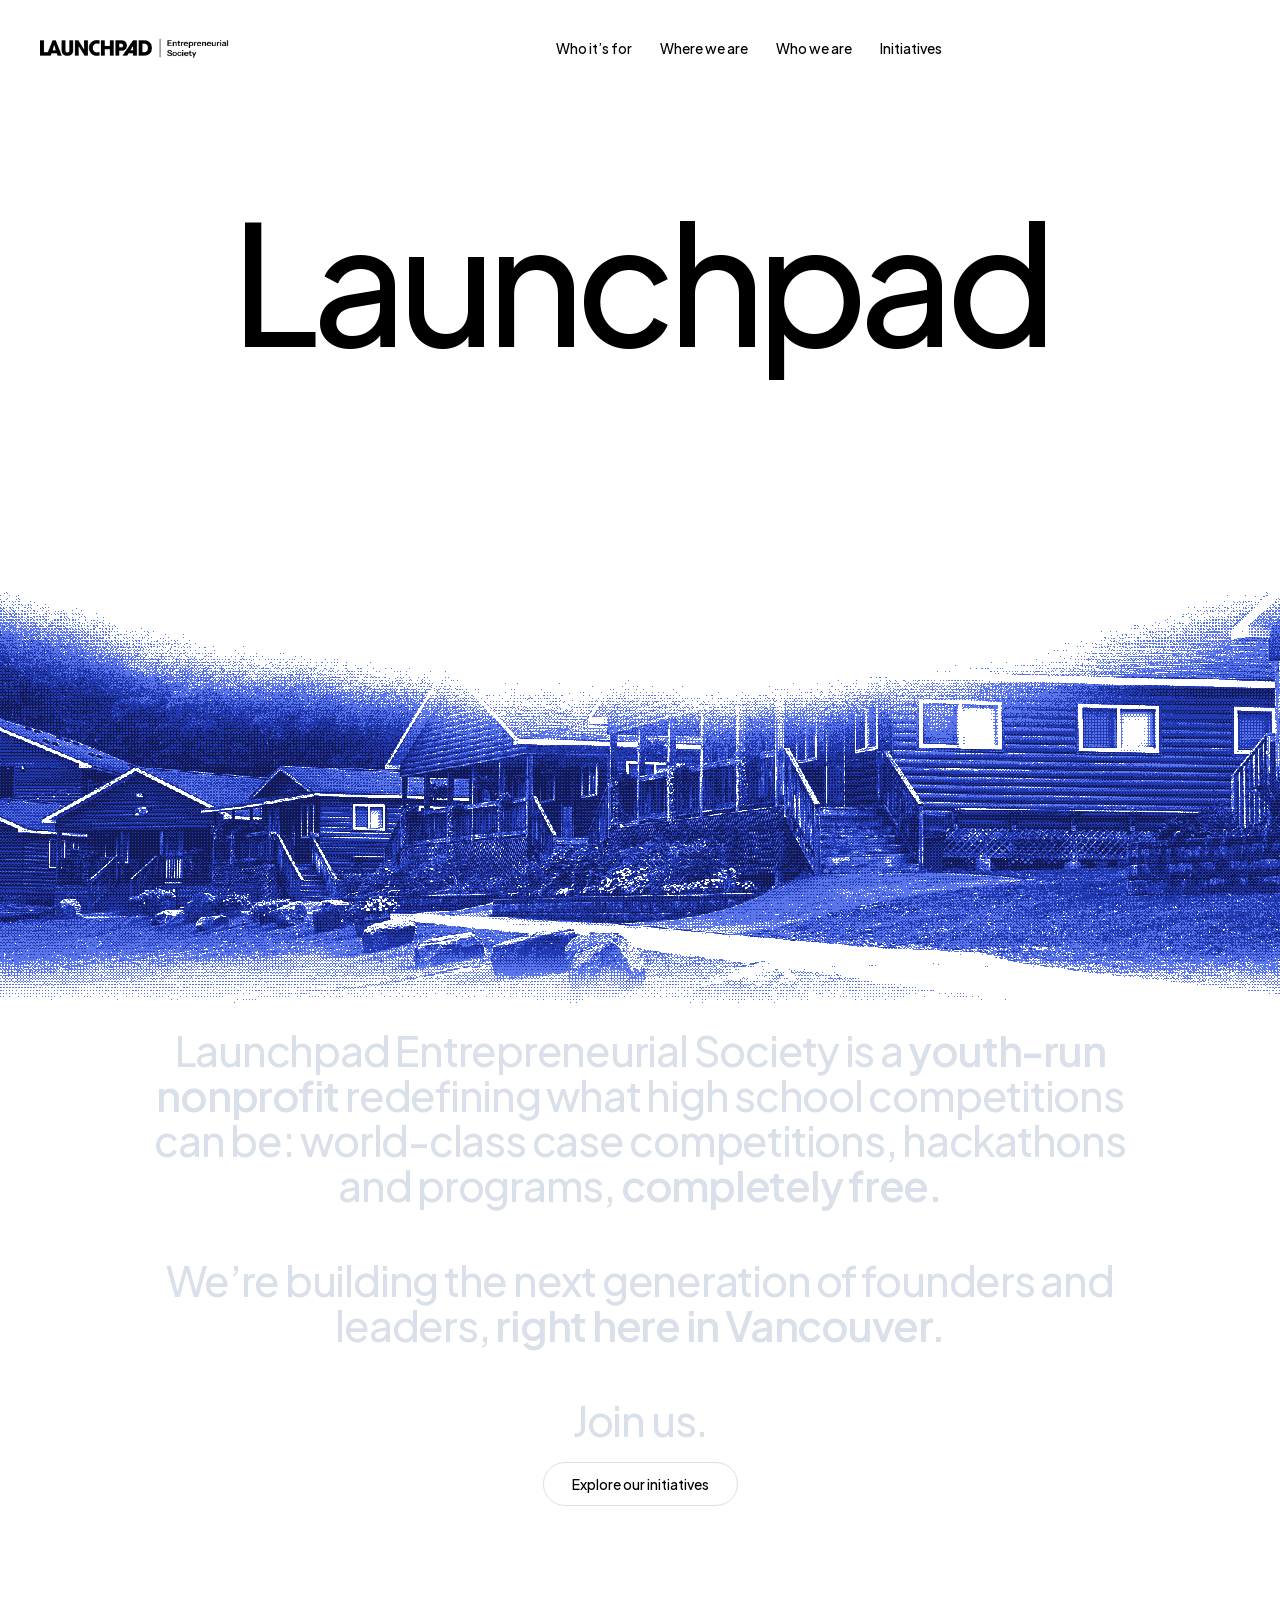
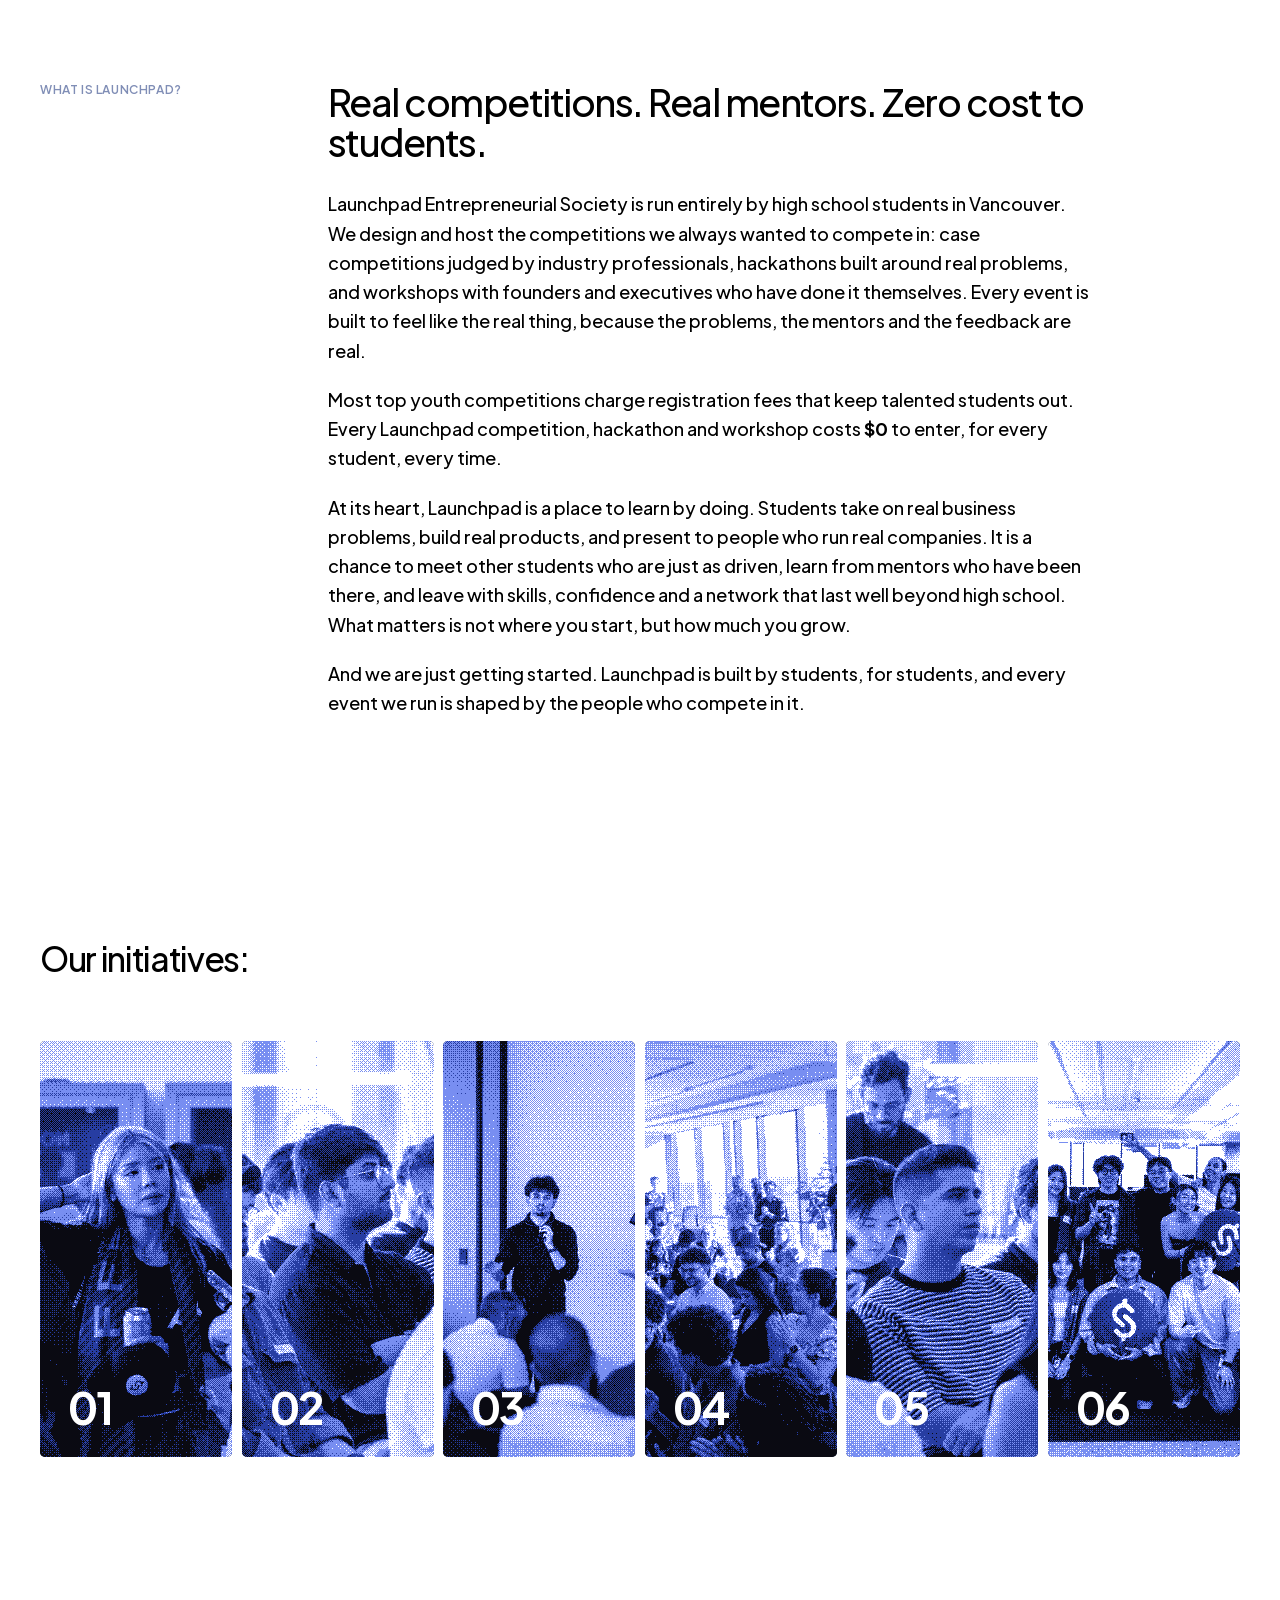
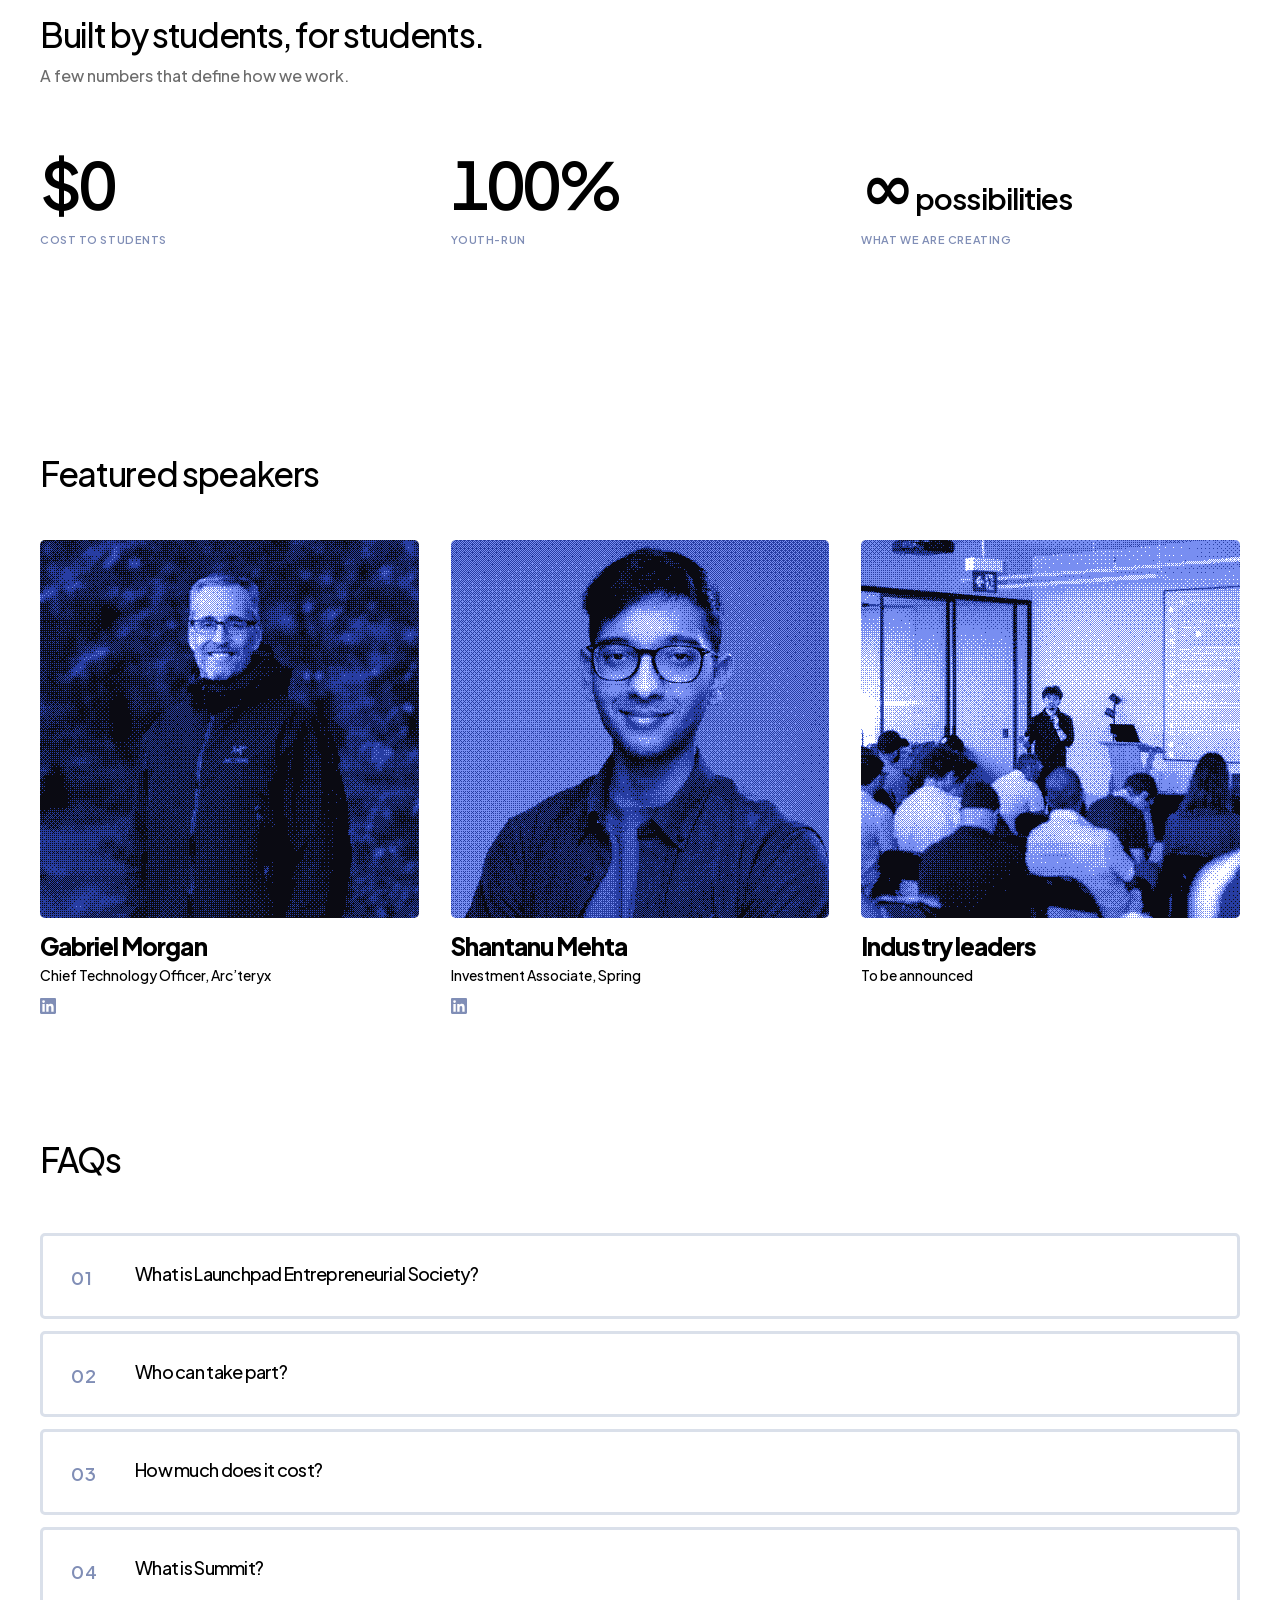
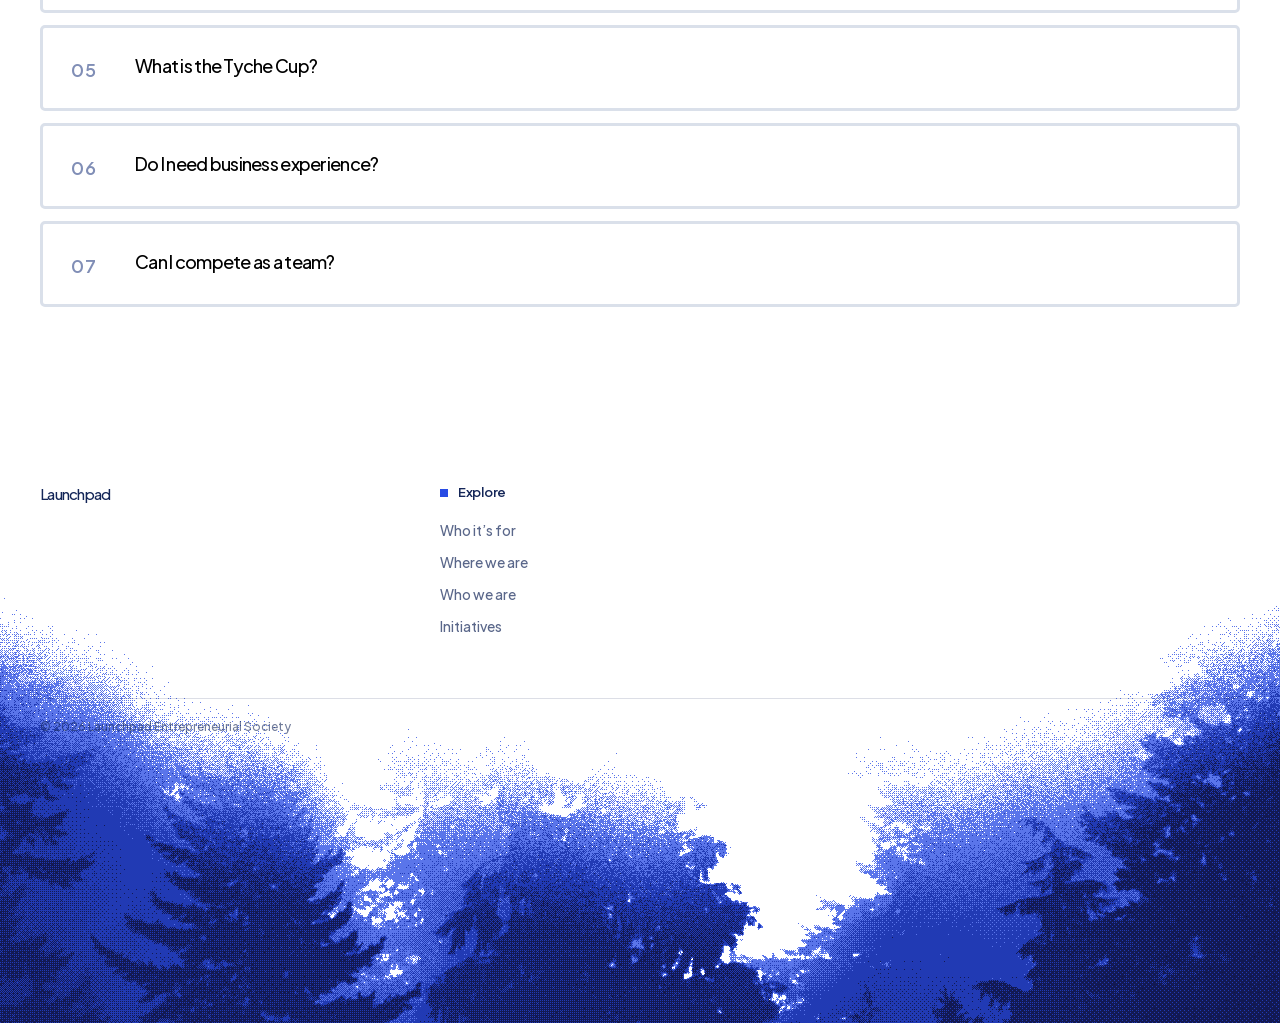
==== commit 9c730b34: "Launchpad hero, Summit details, infinite possibilities, calmer tile wall - Hero is just "Launchpad"," ====
--- a/index.html
+++ b/index.html
@@ -1 +1 @@
-<!DOCTYPE html><html data-dpl-id="dpl_w3NKNGjgQrKzwMNruwuWd6oCX3E9" lang="en" class="big_shoulders_7123ae34-module__k79pjW__variable instrument_sans_18e3504e-module__yVm6gW__variable h-full antialiased"><head><meta charSet="utf-8"/><meta name="viewport" content="width=device-width, initial-scale=1"/><link rel="preload" href="/_next/static/les/media/797e433ab948586e-s.p.1v5bejj26fx9h.woff2" as="font" crossorigin="" type="font/woff2"/><link rel="preload" href="/_next/static/les/media/MatrixSansPrint_Regular-s.p.2ckcxrzie5m3n.otf" as="font" crossorigin="" type="font/otf"/><link rel="preload" href="/_next/static/les/media/MatrixSansVideo_Regular-s.p.41-9n1qrm0-6z.otf" as="font" crossorigin="" type="font/otf"/><link rel="preload" href="/_next/static/les/media/caa3a2e1cccd8315-s.p.0zr6hhvz-h9nw.woff2" as="font" crossorigin="" type="font/woff2"/><link rel="preload" href="/_next/static/les/media/f06bf9da926bae75-s.p.3uuun_-7zsf1g.woff2" as="font" crossorigin="" type="font/woff2"/><link rel="preload" href="/_next/static/les/media/f99c309598d4ef8a.p.2v-hvpha9wp8q.woff2" as="font" crossorigin="" type="font/woff2"/><link rel="preload" href="/_next/static/les/media/fba5a26ea33df6a3-s.p.08ssgmy_tb90r.woff2" as="font" crossorigin="" type="font/woff2"/><link rel="preload" as="image" imageSrcSet="/brand/launchpad-lockup.png 32w, /brand/launchpad-lockup.png 48w, /brand/launchpad-lockup.png 64w, /brand/launchpad-lockup.png 96w, /brand/launchpad-lockup.png 128w, /brand/launchpad-lockup.png 256w, /brand/launchpad-lockup.png 384w, /brand/launchpad-lockup.png 640w, /brand/launchpad-lockup.png 750w, /brand/launchpad-lockup.png 828w, /brand/launchpad-lockup.png 1080w, /brand/launchpad-lockup.png 1200w, /brand/launchpad-lockup.png 1920w, /brand/launchpad-lockup.png 2048w, /brand/launchpad-lockup.png 3840w" imageSizes="(max-width: 768px) 146px, 219px"/><link rel="preload" as="image" imageSrcSet="/img/banner.jpg 32w, /img/banner.jpg 48w, /img/banner.jpg 64w, /img/banner.jpg 96w, /img/banner.jpg 128w, /img/banner.jpg 256w, /img/banner.jpg 384w, /img/banner.jpg 640w, /img/banner.jpg 750w, /img/banner.jpg 828w, /img/banner.jpg 1080w, /img/banner.jpg 1200w, /img/banner.jpg 1920w, /img/banner.jpg 2048w, /img/banner.jpg 3840w" imageSizes="320px"/><link rel="preload" as="image" imageSrcSet="/img/crew.jpg 32w, /img/crew.jpg 48w, /img/crew.jpg 64w, /img/crew.jpg 96w, /img/crew.jpg 128w, /img/crew.jpg 256w, /img/crew.jpg 384w, /img/crew.jpg 640w, /img/crew.jpg 750w, /img/crew.jpg 828w, /img/crew.jpg 1080w, /img/crew.jpg 1200w, /img/crew.jpg 1920w, /img/crew.jpg 2048w, /img/crew.jpg 3840w" imageSizes="320px"/><link rel="preload" as="image" imageSrcSet="/img/room.jpg 32w, /img/room.jpg 48w, /img/room.jpg 64w, /img/room.jpg 96w, /img/room.jpg 128w, /img/room.jpg 256w, /img/room.jpg 384w, /img/room.jpg 640w, /img/room.jpg 750w, /img/room.jpg 828w, /img/room.jpg 1080w, /img/room.jpg 1200w, /img/room.jpg 1920w, /img/room.jpg 2048w, /img/room.jpg 3840w" imageSizes="320px"/><link rel="preload" as="image" imageSrcSet="/img/portrait.jpg 32w, /img/portrait.jpg 48w, /img/portrait.jpg 64w, /img/portrait.jpg 96w, /img/portrait.jpg 128w, /img/portrait.jpg 256w, /img/portrait.jpg 384w, /img/portrait.jpg 640w, /img/portrait.jpg 750w, /img/portrait.jpg 828w, /img/portrait.jpg 1080w, /img/portrait.jpg 1200w, /img/portrait.jpg 1920w, /img/portrait.jpg 2048w, /img/portrait.jpg 3840w" imageSizes="320px"/><link rel="preload" as="image" imageSrcSet="/img/film.jpg 32w, /img/film.jpg 48w, /img/film.jpg 64w, /img/film.jpg 96w, /img/film.jpg 128w, /img/film.jpg 256w, /img/film.jpg 384w, /img/film.jpg 640w, /img/film.jpg 750w, /img/film.jpg 828w, /img/film.jpg 1080w, /img/film.jpg 1200w, /img/film.jpg 1920w, /img/film.jpg 2048w, /img/film.jpg 3840w" imageSizes="320px"/><link rel="preload" as="image" imageSrcSet="/img/stanfam.jpg 32w, /img/stanfam.jpg 48w, /img/stanfam.jpg 64w, /img/stanfam.jpg 96w, /img/stanfam.jpg 128w, /img/stanfam.jpg 256w, /img/stanfam.jpg 384w, /img/stanfam.jpg 640w, /img/stanfam.jpg 750w, /img/stanfam.jpg 828w, /img/stanfam.jpg 1080w, /img/stanfam.jpg 1200w, /img/stanfam.jpg 1920w, /img/stanfam.jpg 2048w, /img/stanfam.jpg 3840w" imageSizes="320px"/><link rel="stylesheet" href="/_next/static/les/chunks/0337t9v20k-di.css" data-precedence="next"/><link rel="stylesheet" href="/_next/static/les/chunks/35wfv2cy29n3b.css" data-precedence="next"/><link rel="stylesheet" href="/_next/static/les/chunks/0l64sxbr0guh1.css" data-precedence="next"/><link rel="preload" as="script" fetchPriority="low" href="/_next/static/les/chunks/14p8_oqciff0p.js"/><script src="/_next/static/les/chunks/0ws7t_wz4dvp7.js" async=""></script><script src="/_next/static/les/chunks/2hbr1fp0o27in.js" async=""></script><script src="/_next/static/les/chunks/0qmpwqu9johly.js" async=""></script><script src="/_next/static/les/chunks/turbopack-09f51ytv3olvr.js" async=""></script><script src="/_next/static/les/chunks/1i6vnvxz198wi.js" async="" crossorigin=""></script><script src="/_next/static/les/chunks/2corl6wyj4669.js" async="" crossorigin=""></script><script src="/_next/static/les/chunks/2l4w7kz--k36a.js" async="" crossorigin=""></script><script src="/_next/static/les/chunks/2k6axtzk1phra.js" async="" crossorigin=""></script><script src="/_next/static/les/chunks/278i-8izzp032.js" async="" crossorigin=""></script><meta name="theme-color" content="#ffffff"/><title>Launchpad Entrepreneurial Society</title><meta name="description" content="Launchpad Entrepreneurial Society is a youth-run nonprofit in Vancouver running free case competitions, hackathons and programs for high school students."/><meta property="og:title" content="Launchpad Entrepreneurial Society"/><meta property="og:description" content="Launchpad Entrepreneurial Society is a youth-run nonprofit in Vancouver running free case competitions, hackathons and programs for high school students."/><meta property="og:type" content="website"/><meta name="twitter:card" content="summary_large_image"/><meta name="twitter:title" content="Launchpad Entrepreneurial Society"/><meta name="twitter:description" content="Launchpad Entrepreneurial Society is a youth-run nonprofit in Vancouver running free case competitions, hackathons and programs for high school students."/><link rel="icon" href="/favicon.ico?favicon.1k5qqw3w7i-nu.ico" sizes="64x64" type="image/x-icon"/><link rel="icon" href="/icon.svg?icon.11mrahgpxj4tj.svg" sizes="any" type="image/svg+xml"/><link rel="apple-touch-icon" href="/apple-icon.png?apple-icon.2nsbq48vrk_hy.png" sizes="180x180" type="image/png"/><meta name="next-size-adjust" content=""/><noscript><style>[data-rv],.stagger>span{opacity:1!important;transform:none!important;clip-path:none!important;filter:none!important}#run{height:auto!important}.typefill,.typefill span span{color:#142658!important}#run>div{position:static!important;height:auto!important;overflow:visible!important}.beat{position:relative!important;opacity:1!important;transform:none!important;padding-block:5rem}</style></noscript><script src="/_next/static/les/chunks/0c0hxoamwjsbw.js" noModule=""></script></head><body class="min-h-full"><div hidden=""><!--$--><!--/$--></div><main class="v1 plus_jakarta_sans_903079d0-module__AyqIMG__variable min-h-screen"><header class="bg-[#ffffff] pt-3 md:pt-5"><div class="mx-auto max-w-7xl px-6 md:px-10 flex h-14 items-center justify-between gap-6"><a class="py-3 transition-opacity hover:opacity-70" data-no-dither="true" href="/"><img alt="Launchpad, by Stan" width="1367" height="150" decoding="async" data-nimg="1" class="h-4 w-auto md:h-6" style="color:transparent" sizes="(max-width: 768px) 146px, 219px" srcSet="/brand/launchpad-lockup.png 32w, /brand/launchpad-lockup.png 48w, /brand/launchpad-lockup.png 64w, /brand/launchpad-lockup.png 96w, /brand/launchpad-lockup.png 128w, /brand/launchpad-lockup.png 256w, /brand/launchpad-lockup.png 384w, /brand/launchpad-lockup.png 640w, /brand/launchpad-lockup.png 750w, /brand/launchpad-lockup.png 828w, /brand/launchpad-lockup.png 1080w, /brand/launchpad-lockup.png 1200w, /brand/launchpad-lockup.png 1920w, /brand/launchpad-lockup.png 2048w, /brand/launchpad-lockup.png 3840w" src="/brand/launchpad-lockup.png"/></a><nav class="hidden items-center gap-7 md:flex"><a class="py-4 text-sm font-medium text-black transition-opacity hover:opacity-70" href="/who">Who it’s for</a><a class="py-4 text-sm font-medium text-black transition-opacity hover:opacity-70" href="/where">Where we are</a><a class="py-4 text-sm font-medium text-black transition-opacity hover:opacity-70" href="/stan">Who we are</a><a class="py-4 text-sm font-medium text-black transition-opacity hover:opacity-70" href="/agenda">Initiatives</a></nav><div class="flex items-center gap-2 md:gap-0"><div class="hidden min-[380px]:block"><a href="/apply" class="inline-flex min-h-11 w-fit shrink-0 items-center justify-center rounded-[90px] bg-[#284be4] px-7 py-3 text-sm font-medium text-[#ffffff] transition-colors hover:bg-[#1d3bc4]">Apply</a></div><div class="contents"><div class="contents"><button type="button" aria-label="Open menu" aria-expanded="false" aria-controls="mobile-menu" class="-mr-2 grid size-11 shrink-0 place-items-center md:hidden"><span class="burger" aria-hidden="true"><span class="burger__bar"></span><span class="burger__bar"></span><span class="burger__bar"></span></span></button></div></div></div></div></header><section id="top" class="relative min-h-[clamp(22rem,calc(100svh-3.5rem-10rem),30rem)] md:min-h-[clamp(31rem,calc(100svh-3.5rem-26rem),41rem)]"><div class="mx-auto max-w-7xl px-6 md:px-10 absolute inset-x-0 bottom-[-1rem] z-20 flex justify-center md:bottom-[-5.5rem]"><div class="w-full text-center"><h1 class="font-display stagger stagger--blur mx-auto max-w-[15ch] text-[2.75rem] leading-[0.8] tracking-[-0.05em] md:text-[4.25rem] lg:text-[5.5rem]"><span class="font-medium">Top</span> <span class="font-medium">competitions.</span> <span>Zero</span> <span>cost.</span> <span class="font-medium">Built</span> <span class="font-medium">by</span> <span>students.</span></h1><div class="mt-12 flex justify-center md:mt-16" data-rv="soft" style="--d:500ms"><div class="lp-clock " style="visibility:hidden" aria-hidden="true"><p class="lp-clock__label">Applications close on <!-- -->September 25<!-- -->, in:</p><div class="lp-clock__row"><span class="lp-clock__part"><b>00</b>days</span><span class="lp-clock__part"><b>00</b>hours</span><span class="lp-clock__part"><b>00</b>minutes</span><span class="lp-clock__part"><b>00</b>seconds</span></div></div></div><div class="mt-1 flex justify-center md:mt-1.5" data-rv="soft" style="--d:740ms"><a href="/apply" class="inline-flex min-h-11 w-fit shrink-0 items-center justify-center rounded-[90px] bg-[#284be4] px-7 py-3 text-sm font-medium text-[#ffffff] transition-colors hover:bg-[#1d3bc4]">Apply</a></div><p class="mx-auto mt-5 text-[11px] leading-snug text-[#2e2e2e]/70 sm:whitespace-nowrap md:mt-6 md:text-xs" data-rv="soft" style="--d:860ms">A youth-run nonprofit based in Vancouver, British Columbia.</p></div></div></section><section class="relative overflow-hidden -mt-[10rem] aspect-[4/5] max-h-[60rem] min-h-[16rem] w-full md:mt-[max(-18rem,calc(100px_-_20.5vw))] md:aspect-[2400/1340]" style="background-color:#ffffff"><canvas aria-hidden="true" class="pointer-events-none absolute inset-0 h-full w-full [image-rendering:pixelated]"></canvas><div class="relative"></div></section><section data-apply-dock-stop="true" class="mx-auto max-w-7xl px-6 md:px-10 relative z-10 mt-2 pt-0 pb-10 text-center md:-mt-24 md:pt-0 md:pb-16"><p class="mx-auto mt-0 max-w-[32ch] text-[1.5rem] font-normal leading-[1.18] tracking-[-0.03em] md:mt-0 md:text-[2.6rem] md:leading-[1.08]" data-progress="0.55"><span class="typefill" style="--n:275"><span class="typefill__line" style="display:block"><span class="inline-block"><span style="--i:0">L</span><span style="--i:1">a</span><span style="--i:2">u</span><span style="--i:3">n</span><span style="--i:4">c</span><span style="--i:5">h</span><span style="--i:6">p</span><span style="--i:7">a</span><span style="--i:8">d</span></span> <span class="inline-block"><span style="--i:10">E</span><span style="--i:11">n</span><span style="--i:12">t</span><span style="--i:13">r</span><span style="--i:14">e</span><span style="--i:15">p</span><span style="--i:16">r</span><span style="--i:17">e</span><span style="--i:18">n</span><span style="--i:19">e</span><span style="--i:20">u</span><span style="--i:21">r</span><span style="--i:22">i</span><span style="--i:23">a</span><span style="--i:24">l</span></span> <span class="inline-block"><span style="--i:26">S</span><span style="--i:27">o</span><span style="--i:28">c</span><span style="--i:29">i</span><span style="--i:30">e</span><span style="--i:31">t</span><span style="--i:32">y</span></span> <span class="inline-block"><span style="--i:34">i</span><span style="--i:35">s</span></span> <span class="inline-block"><span style="--i:37">a</span></span> <span class="inline-block font-semibold"><span style="--i:39">y</span><span style="--i:40">o</span><span style="--i:41">u</span><span style="--i:42">t</span><span style="--i:43">h</span><span style="--i:44">-</span><span style="--i:45">r</span><span style="--i:46">u</span><span style="--i:47">n</span></span> <span class="inline-block font-semibold"><span style="--i:49">n</span><span style="--i:50">o</span><span style="--i:51">n</span><span style="--i:52">p</span><span style="--i:53">r</span><span style="--i:54">o</span><span style="--i:55">f</span><span style="--i:56">i</span><span style="--i:57">t</span></span> <span class="inline-block"><span style="--i:59">r</span><span style="--i:60">e</span><span style="--i:61">d</span><span style="--i:62">e</span><span style="--i:63">f</span><span style="--i:64">i</span><span style="--i:65">n</span><span style="--i:66">i</span><span style="--i:67">n</span><span style="--i:68">g</span></span> <span class="inline-block"><span style="--i:70">w</span><span style="--i:71">h</span><span style="--i:72">a</span><span style="--i:73">t</span></span> <span class="inline-block"><span style="--i:75">h</span><span style="--i:76">i</span><span style="--i:77">g</span><span style="--i:78">h</span></span> <span class="inline-block"><span style="--i:80">s</span><span style="--i:81">c</span><span style="--i:82">h</span><span style="--i:83">o</span><span style="--i:84">o</span><span style="--i:85">l</span></span> <span class="inline-block"><span style="--i:87">c</span><span style="--i:88">o</span><span style="--i:89">m</span><span style="--i:90">p</span><span style="--i:91">e</span><span style="--i:92">t</span><span style="--i:93">i</span><span style="--i:94">t</span><span style="--i:95">i</span><span style="--i:96">o</span><span style="--i:97">n</span><span style="--i:98">s</span></span> <span class="inline-block"><span style="--i:100">c</span><span style="--i:101">a</span><span style="--i:102">n</span></span> <span class="inline-block"><span style="--i:104">b</span><span style="--i:105">e</span><span style="--i:106">:</span></span> <span class="inline-block"><span style="--i:108">w</span><span style="--i:109">o</span><span style="--i:110">r</span><span style="--i:111">l</span><span style="--i:112">d</span><span style="--i:113">-</span><span style="--i:114">c</span><span style="--i:115">l</span><span style="--i:116">a</span><span style="--i:117">s</span><span style="--i:118">s</span></span> <span class="inline-block"><span style="--i:120">c</span><span style="--i:121">a</span><span style="--i:122">s</span><span style="--i:123">e</span></span> <span class="inline-block"><span style="--i:125">c</span><span style="--i:126">o</span><span style="--i:127">m</span><span style="--i:128">p</span><span style="--i:129">e</span><span style="--i:130">t</span><span style="--i:131">i</span><span style="--i:132">t</span><span style="--i:133">i</span><span style="--i:134">o</span><span style="--i:135">n</span><span style="--i:136">s</span><span style="--i:137">,</span></span> <span class="inline-block"><span style="--i:139">h</span><span style="--i:140">a</span><span style="--i:141">c</span><span style="--i:142">k</span><span style="--i:143">a</span><span style="--i:144">t</span><span style="--i:145">h</span><span style="--i:146">o</span><span style="--i:147">n</span><span style="--i:148">s</span></span> <span class="inline-block"><span style="--i:150">a</span><span style="--i:151">n</span><span style="--i:152">d</span></span> <span class="inline-block"><span style="--i:154">p</span><span style="--i:155">r</span><span style="--i:156">o</span><span style="--i:157">g</span><span style="--i:158">r</span><span style="--i:159">a</span><span style="--i:160">m</span><span style="--i:161">s</span><span style="--i:162">,</span></span> <span class="inline-block font-semibold"><span style="--i:164">c</span><span style="--i:165">o</span><span style="--i:166">m</span><span style="--i:167">p</span><span style="--i:168">l</span><span style="--i:169">e</span><span style="--i:170">t</span><span style="--i:171">e</span><span style="--i:172">l</span><span style="--i:173">y</span></span> <span class="inline-block font-semibold"><span style="--i:175">f</span><span style="--i:176">r</span><span style="--i:177">e</span><span style="--i:178">e</span><span style="--i:179">.</span></span></span><span class="typefill__line" style="display:block;margin-top:1.2em"><span class="inline-block"><span style="--i:181">W</span><span style="--i:182">e</span><span style="--i:183">’</span><span style="--i:184">r</span><span style="--i:185">e</span></span> <span class="inline-block"><span style="--i:187">b</span><span style="--i:188">u</span><span style="--i:189">i</span><span style="--i:190">l</span><span style="--i:191">d</span><span style="--i:192">i</span><span style="--i:193">n</span><span style="--i:194">g</span></span> <span class="inline-block"><span style="--i:196">t</span><span style="--i:197">h</span><span style="--i:198">e</span></span> <span class="inline-block"><span style="--i:200">n</span><span style="--i:201">e</span><span style="--i:202">x</span><span style="--i:203">t</span></span> <span class="inline-block"><span style="--i:205">g</span><span style="--i:206">e</span><span style="--i:207">n</span><span style="--i:208">e</span><span style="--i:209">r</span><span style="--i:210">a</span><span style="--i:211">t</span><span style="--i:212">i</span><span style="--i:213">o</span><span style="--i:214">n</span></span> <span class="inline-block"><span style="--i:216">o</span><span style="--i:217">f</span></span> <span class="inline-block"><span style="--i:219">f</span><span style="--i:220">o</span><span style="--i:221">u</span><span style="--i:222">n</span><span style="--i:223">d</span><span style="--i:224">e</span><span style="--i:225">r</span><span style="--i:226">s</span></span> <span class="inline-block"><span style="--i:228">a</span><span style="--i:229">n</span><span style="--i:230">d</span></span> <span class="inline-block"><span style="--i:232">l</span><span style="--i:233">e</span><span style="--i:234">a</span><span style="--i:235">d</span><span style="--i:236">e</span><span style="--i:237">r</span><span style="--i:238">s</span><span style="--i:239">,</span></span> <span class="inline-block font-semibold"><span style="--i:241">r</span><span style="--i:242">i</span><span style="--i:243">g</span><span style="--i:244">h</span><span style="--i:245">t</span></span> <span class="inline-block font-semibold"><span style="--i:247">h</span><span style="--i:248">e</span><span style="--i:249">r</span><span style="--i:250">e</span></span> <span class="inline-block font-semibold"><span style="--i:252">i</span><span style="--i:253">n</span></span> <span class="inline-block font-semibold"><span style="--i:255">V</span><span style="--i:256">a</span><span style="--i:257">n</span><span style="--i:258">c</span><span style="--i:259">o</span><span style="--i:260">u</span><span style="--i:261">v</span><span style="--i:262">e</span><span style="--i:263">r</span><span style="--i:264">.</span></span></span><span class="typefill__line" style="display:block;margin-top:1.2em"><span class="inline-block"><span style="--i:266">J</span><span style="--i:267">o</span><span style="--i:268">i</span><span style="--i:269">n</span></span> <span class="inline-block"><span style="--i:271">u</span><span style="--i:272">s</span><span style="--i:273">.</span></span></span></span></p><div class="mt-4 flex flex-wrap items-center justify-center gap-2 md:mt-5" data-rv="soft" style="--d:160ms"><a href="/apply" class="inline-flex min-h-11 w-fit shrink-0 items-center justify-center rounded-[90px] bg-[#284be4] px-7 py-3 text-sm font-medium text-[#ffffff] transition-colors hover:bg-[#1d3bc4]">Apply</a><a href="#days" class="inline-flex min-h-11 w-fit shrink-0 items-center justify-center rounded-[90px] border border-[#dae0ea] px-7 py-[11px] text-sm font-medium text-black transition-colors hover:bg-[#ebf0fe]">Explore our initiatives</a></div></section><section id="camp" class="mx-auto max-w-7xl px-6 md:px-10 py-16 md:py-28"><div class="grid gap-8 md:grid-cols-[14rem_minmax(0,1fr)] md:gap-16"><div data-rv="soft"><p class="text-xs font-semibold uppercase tracking-wider text-[#808eb6]">What is Launchpad?</p></div><div class="max-w-3xl" data-rv="soft" style="--d:120ms"><h2 class="text-[1.5rem] font-medium leading-[1.05] tracking-[-0.04em] md:text-[2.35rem]">Real competitions. Real mentors. Zero cost to students.</h2><div class="mt-7 space-y-5 text-base leading-relaxed text-black md:text-lg"><p>Launchpad Entrepreneurial Society is run entirely by high school students in Vancouver. We design and host the competitions we always wanted to compete in: case competitions judged by industry professionals, hackathons built around real problems, and workshops with founders and executives who have done it themselves. Every event is built to feel like the real thing, because the problems, the mentors and the feedback are real.</p><p>Most top youth competitions charge registration fees that keep talented students out. Every Launchpad competition, hackathon and workshop costs<!-- --> <b>$0</b> to enter, for every student, every time.</p><p>At its heart, Launchpad is a place to learn by doing. Students take on real business problems, build real products, and present to people who run real companies. It is a chance to meet other students who are just as driven, learn from mentors who have been there, and leave with skills, confidence and a network that last well beyond high school. What matters is not where you start, but how much you grow.</p><p>And we are just getting started. Launchpad is built by students, for students, and every event we run is shaped by the people who compete in it.</p></div></div></div></section><section id="days" class="mx-auto max-w-7xl px-6 md:px-10 py-16 md:py-28"><h2 class="text-[1.5rem] font-medium leading-[1.05] tracking-[-0.04em] md:text-[2.1rem] max-w-[20ch]" data-rv="soft">Our initiatives:</h2><div class="mt-12 md:mt-16" data-rv="soft"><div class="hiw"><article data-dither-scope="how" class="hiw-pill" role="button" tabindex="0" aria-expanded="false"><img alt="" loading="eager" decoding="async" data-nimg="fill" class="hiw-pill__img object-cover" style="position:absolute;height:100%;width:100%;left:0;top:0;right:0;bottom:0;color:transparent" sizes="320px" srcSet="/img/banner.jpg 32w, /img/banner.jpg 48w, /img/banner.jpg 64w, /img/banner.jpg 96w, /img/banner.jpg 128w, /img/banner.jpg 256w, /img/banner.jpg 384w, /img/banner.jpg 640w, /img/banner.jpg 750w, /img/banner.jpg 828w, /img/banner.jpg 1080w, /img/banner.jpg 1200w, /img/banner.jpg 1920w, /img/banner.jpg 2048w, /img/banner.jpg 3840w" src="/img/banner.jpg"/><span class="hiw-pill__badge">01</span><div class="hiw-pill__panel" aria-hidden="true"><h3 class="hiw-pill__title">Summit Case Competition</h3><p class="hiw-pill__text">Our flagship case competition. Teams take on a real business problem, build a strategy, and present it to a panel of industry judges.</p></div></article><article data-dither-scope="how" class="hiw-pill" role="button" tabindex="0" aria-expanded="false"><img alt="" loading="eager" decoding="async" data-nimg="fill" class="hiw-pill__img object-cover" style="position:absolute;height:100%;width:100%;left:0;top:0;right:0;bottom:0;color:transparent" sizes="320px" srcSet="/img/crew.jpg 32w, /img/crew.jpg 48w, /img/crew.jpg 64w, /img/crew.jpg 96w, /img/crew.jpg 128w, /img/crew.jpg 256w, /img/crew.jpg 384w, /img/crew.jpg 640w, /img/crew.jpg 750w, /img/crew.jpg 828w, /img/crew.jpg 1080w, /img/crew.jpg 1200w, /img/crew.jpg 1920w, /img/crew.jpg 2048w, /img/crew.jpg 3840w" src="/img/crew.jpg"/><span class="hiw-pill__badge">02</span><div class="hiw-pill__panel" aria-hidden="true"><h3 class="hiw-pill__title">The Tyche Cup</h3><p class="hiw-pill__text">Our second flagship competition. Students go head to head on fast-paced challenges that reward creativity, strategy and nerve.</p></div></article><article data-dither-scope="how" class="hiw-pill" role="button" tabindex="0" aria-expanded="false"><img alt="" loading="eager" decoding="async" data-nimg="fill" class="hiw-pill__img object-cover" style="position:absolute;height:100%;width:100%;left:0;top:0;right:0;bottom:0;color:transparent" sizes="320px" srcSet="/img/room.jpg 32w, /img/room.jpg 48w, /img/room.jpg 64w, /img/room.jpg 96w, /img/room.jpg 128w, /img/room.jpg 256w, /img/room.jpg 384w, /img/room.jpg 640w, /img/room.jpg 750w, /img/room.jpg 828w, /img/room.jpg 1080w, /img/room.jpg 1200w, /img/room.jpg 1920w, /img/room.jpg 2048w, /img/room.jpg 3840w" src="/img/room.jpg"/><span class="hiw-pill__badge">03</span><div class="hiw-pill__panel" aria-hidden="true"><h3 class="hiw-pill__title">Hackathons</h3><p class="hiw-pill__text">Build something real in a single weekend. Teams turn ideas into working products with help from mentors, then demo them to judges.</p></div></article><article data-dither-scope="how" class="hiw-pill" role="button" tabindex="0" aria-expanded="false"><img alt="" loading="eager" decoding="async" data-nimg="fill" class="hiw-pill__img object-cover" style="position:absolute;height:100%;width:100%;left:0;top:0;right:0;bottom:0;color:transparent" sizes="320px" srcSet="/img/portrait.jpg 32w, /img/portrait.jpg 48w, /img/portrait.jpg 64w, /img/portrait.jpg 96w, /img/portrait.jpg 128w, /img/portrait.jpg 256w, /img/portrait.jpg 384w, /img/portrait.jpg 640w, /img/portrait.jpg 750w, /img/portrait.jpg 828w, /img/portrait.jpg 1080w, /img/portrait.jpg 1200w, /img/portrait.jpg 1920w, /img/portrait.jpg 2048w, /img/portrait.jpg 3840w" src="/img/portrait.jpg"/><span class="hiw-pill__badge">04</span><div class="hiw-pill__panel" aria-hidden="true"><h3 class="hiw-pill__title">School clubs</h3><p class="hiw-pill__text">Launchpad clubs bring entrepreneurship into high schools across Vancouver, with workshops, guest speakers and practice cases all year round.</p></div></article><article data-dither-scope="how" class="hiw-pill" role="button" tabindex="0" aria-expanded="false"><img alt="" loading="eager" decoding="async" data-nimg="fill" class="hiw-pill__img object-cover" style="position:absolute;height:100%;width:100%;left:0;top:0;right:0;bottom:0;color:transparent" sizes="320px" srcSet="/img/film.jpg 32w, /img/film.jpg 48w, /img/film.jpg 64w, /img/film.jpg 96w, /img/film.jpg 128w, /img/film.jpg 256w, /img/film.jpg 384w, /img/film.jpg 640w, /img/film.jpg 750w, /img/film.jpg 828w, /img/film.jpg 1080w, /img/film.jpg 1200w, /img/film.jpg 1920w, /img/film.jpg 2048w, /img/film.jpg 3840w" src="/img/film.jpg"/><span class="hiw-pill__badge">05</span><div class="hiw-pill__panel" aria-hidden="true"><h3 class="hiw-pill__title">Volunteering</h3><p class="hiw-pill__text">Every event is run by students. Volunteer as an organizer, logistics lead or ambassador and gain real leadership experience.</p></div></article><article data-dither-scope="how" class="hiw-pill" role="button" tabindex="0" aria-expanded="false"><img alt="" loading="eager" decoding="async" data-nimg="fill" class="hiw-pill__img object-cover" style="position:absolute;height:100%;width:100%;left:0;top:0;right:0;bottom:0;color:transparent" sizes="320px" srcSet="/img/stanfam.jpg 32w, /img/stanfam.jpg 48w, /img/stanfam.jpg 64w, /img/stanfam.jpg 96w, /img/stanfam.jpg 128w, /img/stanfam.jpg 256w, /img/stanfam.jpg 384w, /img/stanfam.jpg 640w, /img/stanfam.jpg 750w, /img/stanfam.jpg 828w, /img/stanfam.jpg 1080w, /img/stanfam.jpg 1200w, /img/stanfam.jpg 1920w, /img/stanfam.jpg 2048w, /img/stanfam.jpg 3840w" src="/img/stanfam.jpg"/><span class="hiw-pill__badge">06</span><div class="hiw-pill__panel" aria-hidden="true"><h3 class="hiw-pill__title">Always free</h3><p class="hiw-pill__text">Every competition, workshop and resource is free for high school students. No registration fees, ever.</p></div></article></div></div></section><section class="mx-auto max-w-7xl px-6 md:px-10 pb-16 md:pb-28"><div class="pt-12" data-rv="soft"><h2 class="text-[1.5rem] font-medium leading-[1.05] tracking-[-0.04em] md:text-[2.1rem] max-w-[22ch]">Built by students, for students.</h2><p class="mt-3 max-w-[40ch] text-sm text-[#2e2e2e]/70 md:text-base">A few numbers that define how we work.</p></div><div class="mt-12 md:mt-16"><div class="grid grid-cols-1 gap-x-6 gap-y-12 sm:grid-cols-3 sm:gap-x-8"><div class="text-left" data-rv="soft" style="--d:0ms"><p><span class="inline-block text-[2.75rem] font-semibold leading-none tracking-[-0.04em] text-black tabular-nums md:text-[4rem]" role="img" aria-label="$0"><span aria-hidden="true">$0</span></span> <span class="text-[1.35rem] font-semibold leading-none tracking-[-0.03em] text-black md:text-[1.85rem]"></span></p><p class="mt-4 font-label text-[11px] uppercase tracking-wider text-[#808eb6]">Cost to students</p></div><div class="text-left" data-rv="soft" style="--d:110ms"><p><span class="inline-block text-[2.75rem] font-semibold leading-none tracking-[-0.04em] text-black tabular-nums md:text-[4rem]" role="img" aria-label="100%"><span aria-hidden="true">100%</span></span> <span class="text-[1.35rem] font-semibold leading-none tracking-[-0.03em] text-black md:text-[1.85rem]"></span></p><p class="mt-4 font-label text-[11px] uppercase tracking-wider text-[#808eb6]">Youth-run</p></div><div class="text-left" data-rv="soft" style="--d:220ms"><p><span class="inline-block text-[2.75rem] font-semibold leading-none tracking-[-0.04em] text-black tabular-nums md:text-[4rem]" role="img" aria-label="2"><span aria-hidden="true">2</span></span> <span class="text-[1.35rem] font-semibold leading-none tracking-[-0.03em] text-black md:text-[1.85rem]">flagship competitions</span></p><p class="mt-4 font-label text-[11px] uppercase tracking-wider text-[#808eb6]">Summit and the Tyche Cup</p></div></div></div></section><section class="mx-auto max-w-7xl px-6 md:px-10 py-16 md:py-24"><h2 class="text-[1.5rem] font-medium leading-[1.05] tracking-[-0.04em] md:text-[2.1rem] max-w-[22ch]" data-rv="soft">Featured speakers</h2><div class="mt-12 grid gap-10 sm:grid-cols-2 lg:grid-cols-3 md:gap-8"><figure data-rv="soft" style="--d:0ms"><div data-dither-scope="portrait" class="inv-card relative aspect-square overflow-hidden rounded-[5px] bg-[#ebf0fe]"><img alt="Gabriel Morgan" loading="lazy" decoding="async" data-nimg="fill" class="inv-photo object-cover" style="position:absolute;height:100%;width:100%;left:0;top:0;right:0;bottom:0;object-position:center top;color:transparent" sizes="(max-width: 640px) 90vw, (max-width: 1024px) 45vw, (max-width: 1280px) 30vw, 24rem" srcSet="/img/gabriel-morgan.jpg 256w, /img/gabriel-morgan.jpg 384w, /img/gabriel-morgan.jpg 640w, /img/gabriel-morgan.jpg 750w, /img/gabriel-morgan.jpg 828w, /img/gabriel-morgan.jpg 1080w, /img/gabriel-morgan.jpg 1200w, /img/gabriel-morgan.jpg 1920w, /img/gabriel-morgan.jpg 2048w, /img/gabriel-morgan.jpg 3840w" src="/img/gabriel-morgan.jpg"/></div><figcaption class="mt-4"><p class="font-display text-[1.5rem] leading-none tracking-[-0.04em]">Gabriel Morgan</p><p class="mt-2 text-sm font-medium leading-snug text-black">Chief Technology Officer, Arc’teryx</p><div class="mt-3 flex items-center gap-3"><a href="https://www.linkedin.com/in/gabrielmorgan/" target="_blank" rel="noopener noreferrer" aria-label="Gabriel Morgan on LinkedIn" class="text-[#808eb6] transition-colors hover:text-[#284be4]"><svg viewBox="0 0 24 24" width="18" height="18" aria-hidden="true" class="size-4" fill="currentColor"><path d="M20.447 20.452h-3.554v-5.569c0-1.328-.027-3.037-1.852-3.037-1.853 0-2.136 1.445-2.136 2.939v5.667H9.351V9h3.414v1.561h.046c.477-.9 1.637-1.85 3.37-1.85 3.601 0 4.267 2.37 4.267 5.455v6.286zM5.337 7.433a2.062 2.062 0 0 1-2.063-2.065 2.064 2.064 0 1 1 2.063 2.065zm1.782 13.019H3.555V9h3.564v11.452zM22.225 0H1.771C.792 0 0 .774 0 1.729v20.542C0 23.227.792 24 1.771 24h20.451C23.2 24 24 23.227 24 22.271V1.729C24 .774 23.2 0 22.222 0z"></path></svg></a><a href="https://x.com/sophiaamoruso" target="_blank" rel="noopener noreferrer" aria-label="Gabriel Morgan on X" class="text-[#808eb6] transition-colors hover:text-[#284be4]"><svg viewBox="0 0 24 24" width="18" height="18" aria-hidden="true" class="size-4" fill="currentColor"><path d="M18.9 1.153h3.68l-8.04 9.19L24 22.846h-7.406l-5.8-7.584-6.638 7.584H.474l8.6-9.83L0 1.153h7.594l5.243 6.932zM17.61 20.644h2.039L6.486 3.24H4.298z"></path></svg></a></div></figcaption></figure><figure data-rv="soft" style="--d:120ms"><div data-dither-scope="portrait" class="inv-card relative aspect-square overflow-hidden rounded-[5px] bg-[#ebf0fe]"><img alt="Shantanu Mehta" loading="lazy" decoding="async" data-nimg="fill" class="inv-photo object-cover" style="position:absolute;height:100%;width:100%;left:0;top:0;right:0;bottom:0;object-position:center;color:transparent" sizes="(max-width: 640px) 90vw, (max-width: 1024px) 45vw, (max-width: 1280px) 30vw, 24rem" srcSet="/img/shantanu-mehta.jpg 256w, /img/shantanu-mehta.jpg 384w, /img/shantanu-mehta.jpg 640w, /img/shantanu-mehta.jpg 750w, /img/shantanu-mehta.jpg 828w, /img/shantanu-mehta.jpg 1080w, /img/shantanu-mehta.jpg 1200w, /img/shantanu-mehta.jpg 1920w, /img/shantanu-mehta.jpg 2048w, /img/shantanu-mehta.jpg 3840w" src="/img/shantanu-mehta.jpg"/></div><figcaption class="mt-4"><p class="font-display text-[1.5rem] leading-none tracking-[-0.04em]">Shantanu Mehta</p><p class="mt-2 text-sm font-medium leading-snug text-black">Investment Associate, Spring</p><div class="mt-3 flex items-center gap-3"><a href="https://www.linkedin.com/in/shantanusmehta/" target="_blank" rel="noopener noreferrer" aria-label="Shantanu Mehta on LinkedIn" class="text-[#808eb6] transition-colors hover:text-[#284be4]"><svg viewBox="0 0 24 24" width="18" height="18" aria-hidden="true" class="size-4" fill="currentColor"><path d="M20.447 20.452h-3.554v-5.569c0-1.328-.027-3.037-1.852-3.037-1.853 0-2.136 1.445-2.136 2.939v5.667H9.351V9h3.414v1.561h.046c.477-.9 1.637-1.85 3.37-1.85 3.601 0 4.267 2.37 4.267 5.455v6.286zM5.337 7.433a2.062 2.062 0 0 1-2.063-2.065 2.064 2.064 0 1 1 2.063 2.065zm1.782 13.019H3.555V9h3.564v11.452zM22.225 0H1.771C.792 0 0 .774 0 1.729v20.542C0 23.227.792 24 1.771 24h20.451C23.2 24 24 23.227 24 22.271V1.729C24 .774 23.2 0 22.222 0z"></path></svg></a><a href="https://x.com/zach_yadegari" target="_blank" rel="noopener noreferrer" aria-label="Shantanu Mehta on X" class="text-[#808eb6] transition-colors hover:text-[#284be4]"><svg viewBox="0 0 24 24" width="18" height="18" aria-hidden="true" class="size-4" fill="currentColor"><path d="M18.9 1.153h3.68l-8.04 9.19L24 22.846h-7.406l-5.8-7.584-6.638 7.584H.474l8.6-9.83L0 1.153h7.594l5.243 6.932zM17.61 20.644h2.039L6.486 3.24H4.298z"></path></svg></a></div></figcaption></figure><figure data-rv="soft" style="--d:240ms"><div data-dither-scope="portrait" class="inv-card relative aspect-square overflow-hidden rounded-[5px] bg-[#ebf0fe]"><img alt="Industry leaders" loading="lazy" decoding="async" data-nimg="fill" class="inv-photo object-cover" style="position:absolute;height:100%;width:100%;left:0;top:0;right:0;bottom:0;object-position:center;color:transparent" sizes="(max-width: 640px) 90vw, (max-width: 1024px) 45vw, (max-width: 1280px) 30vw, 24rem" srcSet="/img/speaker-tba-2.jpg 256w, /img/speaker-tba-2.jpg 384w, /img/speaker-tba-2.jpg 640w, /img/speaker-tba-2.jpg 750w, /img/speaker-tba-2.jpg 828w, /img/speaker-tba-2.jpg 1080w, /img/speaker-tba-2.jpg 1200w, /img/speaker-tba-2.jpg 1920w, /img/speaker-tba-2.jpg 2048w, /img/speaker-tba-2.jpg 3840w" src="/img/speaker-tba-2.jpg"/></div><figcaption class="mt-4"><p class="font-display text-[1.5rem] leading-none tracking-[-0.04em]">Industry leaders</p><p class="mt-2 text-sm font-medium leading-snug text-black">To be announced</p><div class="mt-3 flex items-center gap-3"><a href="https://www.linkedin.com/in/garyvaynerchuk" target="_blank" rel="noopener noreferrer" aria-label="Industry leaders on LinkedIn" class="text-[#808eb6] transition-colors hover:text-[#284be4]"><svg viewBox="0 0 24 24" width="18" height="18" aria-hidden="true" class="size-4" fill="currentColor"><path d="M20.447 20.452h-3.554v-5.569c0-1.328-.027-3.037-1.852-3.037-1.853 0-2.136 1.445-2.136 2.939v5.667H9.351V9h3.414v1.561h.046c.477-.9 1.637-1.85 3.37-1.85 3.601 0 4.267 2.37 4.267 5.455v6.286zM5.337 7.433a2.062 2.062 0 0 1-2.063-2.065 2.064 2.064 0 1 1 2.063 2.065zm1.782 13.019H3.555V9h3.564v11.452zM22.225 0H1.771C.792 0 0 .774 0 1.729v20.542C0 23.227.792 24 1.771 24h20.451C23.2 24 24 23.227 24 22.271V1.729C24 .774 23.2 0 22.222 0z"></path></svg></a><a href="https://x.com/garyvee" target="_blank" rel="noopener noreferrer" aria-label="Industry leaders on X" class="text-[#808eb6] transition-colors hover:text-[#284be4]"><svg viewBox="0 0 24 24" width="18" height="18" aria-hidden="true" class="size-4" fill="currentColor"><path d="M18.9 1.153h3.68l-8.04 9.19L24 22.846h-7.406l-5.8-7.584-6.638 7.584H.474l8.6-9.83L0 1.153h7.594l5.243 6.932zM17.61 20.644h2.039L6.486 3.24H4.298z"></path></svg></a></div></figcaption></figure></div></section><div class="relative min-h-[1680px] md:min-h-[1900px]"><div class="absolute inset-0 z-0"><canvas aria-hidden="true" class="block h-full w-full [image-rendering:pixelated]"></canvas></div><section id="faq" class="relative z-10 pt-72 pb-8 md:pt-[26rem] md:pb-12"><div class="mx-auto max-w-7xl px-6 md:px-10"><div><h2 class="text-[1.5rem] font-medium leading-[1.05] tracking-[-0.04em] md:text-[2.1rem] mb-10 text-[#ffffff] [text-shadow:0_1px_10px_rgba(0,0,0,0.6)] md:mb-14" data-rv="soft">FAQs</h2><div class="flex flex-col gap-3"><details name="faq" class="faq-card rounded-[5px] border-[3px] border-[#ffffff]/45 text-[#ffffff] [text-shadow:0_1px_10px_rgba(0,0,0,0.6)] transition-colors hover:bg-[#ffffff]/10 open:bg-[#ffffff]/30" data-rv="soft" style="--d:0ms"><summary class="flex cursor-pointer list-none gap-x-4 px-6 py-6 md:gap-x-6 md:px-7 [&amp;::-webkit-details-marker]:hidden"><span class="font-label text-[11px] uppercase tracking-wider text-[#808eb6] w-8 shrink-0 pt-1 text-sm text-[#ffffff]/70 md:w-10 md:text-lg">01</span><span class="text-base font-medium tracking-[-0.04em] md:text-lg">What is Launchpad Entrepreneurial Society?</span></summary><div class="px-6 pb-7 md:px-7"><p class="text-sm leading-relaxed text-[#ffffff]/85">We are a youth-run nonprofit based in Vancouver, British Columbia. We run free case competitions, hackathons, school clubs and volunteer programs for high school students.</p></div></details><details name="faq" class="faq-card rounded-[5px] border-[3px] border-[#ffffff]/45 text-[#ffffff] [text-shadow:0_1px_10px_rgba(0,0,0,0.6)] transition-colors hover:bg-[#ffffff]/10 open:bg-[#ffffff]/30" data-rv="soft" style="--d:60ms"><summary class="flex cursor-pointer list-none gap-x-4 px-6 py-6 md:gap-x-6 md:px-7 [&amp;::-webkit-details-marker]:hidden"><span class="font-label text-[11px] uppercase tracking-wider text-[#808eb6] w-8 shrink-0 pt-1 text-sm text-[#ffffff]/70 md:w-10 md:text-lg">02</span><span class="text-base font-medium tracking-[-0.04em] md:text-lg">Who can take part?</span></summary><div class="px-6 pb-7 md:px-7"><p class="text-sm leading-relaxed text-[#ffffff]/85">Any high school student. No experience is needed, just curiosity and the drive to learn.</p></div></details><details name="faq" class="faq-card rounded-[5px] border-[3px] border-[#ffffff]/45 text-[#ffffff] [text-shadow:0_1px_10px_rgba(0,0,0,0.6)] transition-colors hover:bg-[#ffffff]/10 open:bg-[#ffffff]/30" data-rv="soft" style="--d:120ms"><summary class="flex cursor-pointer list-none gap-x-4 px-6 py-6 md:gap-x-6 md:px-7 [&amp;::-webkit-details-marker]:hidden"><span class="font-label text-[11px] uppercase tracking-wider text-[#808eb6] w-8 shrink-0 pt-1 text-sm text-[#ffffff]/70 md:w-10 md:text-lg">03</span><span class="text-base font-medium tracking-[-0.04em] md:text-lg">How much does it cost?</span></summary><div class="px-6 pb-7 md:px-7"><p class="text-sm leading-relaxed text-[#ffffff]/85">Nothing. Every Launchpad competition, hackathon, workshop and club is free for students.</p></div></details><details name="faq" class="faq-card rounded-[5px] border-[3px] border-[#ffffff]/45 text-[#ffffff] [text-shadow:0_1px_10px_rgba(0,0,0,0.6)] transition-colors hover:bg-[#ffffff]/10 open:bg-[#ffffff]/30" data-rv="soft" style="--d:180ms"><summary class="flex cursor-pointer list-none gap-x-4 px-6 py-6 md:gap-x-6 md:px-7 [&amp;::-webkit-details-marker]:hidden"><span class="font-label text-[11px] uppercase tracking-wider text-[#808eb6] w-8 shrink-0 pt-1 text-sm text-[#ffffff]/70 md:w-10 md:text-lg">04</span><span class="text-base font-medium tracking-[-0.04em] md:text-lg">What is Summit?</span></summary><div class="px-6 pb-7 md:px-7"><p class="text-sm leading-relaxed text-[#ffffff]/85">Summit is our flagship case competition. Teams analyze a real business problem, build a recommendation and present it to a panel of judges from industry.</p></div></details><details name="faq" class="faq-card rounded-[5px] border-[3px] border-[#ffffff]/45 text-[#ffffff] [text-shadow:0_1px_10px_rgba(0,0,0,0.6)] transition-colors hover:bg-[#ffffff]/10 open:bg-[#ffffff]/30" data-rv="soft" style="--d:240ms"><summary class="flex cursor-pointer list-none gap-x-4 px-6 py-6 md:gap-x-6 md:px-7 [&amp;::-webkit-details-marker]:hidden"><span class="font-label text-[11px] uppercase tracking-wider text-[#808eb6] w-8 shrink-0 pt-1 text-sm text-[#ffffff]/70 md:w-10 md:text-lg">05</span><span class="text-base font-medium tracking-[-0.04em] md:text-lg">What is the Tyche Cup?</span></summary><div class="px-6 pb-7 md:px-7"><p class="text-sm leading-relaxed text-[#ffffff]/85">The Tyche Cup is our second flagship competition, named after the Greek goddess of fortune. It is a fast-paced challenge that rewards creativity, strategy and quick thinking.</p></div></details><details name="faq" class="faq-card rounded-[5px] border-[3px] border-[#ffffff]/45 text-[#ffffff] [text-shadow:0_1px_10px_rgba(0,0,0,0.6)] transition-colors hover:bg-[#ffffff]/10 open:bg-[#ffffff]/30" data-rv="soft" style="--d:300ms"><summary class="flex cursor-pointer list-none gap-x-4 px-6 py-6 md:gap-x-6 md:px-7 [&amp;::-webkit-details-marker]:hidden"><span class="font-label text-[11px] uppercase tracking-wider text-[#808eb6] w-8 shrink-0 pt-1 text-sm text-[#ffffff]/70 md:w-10 md:text-lg">06</span><span class="text-base font-medium tracking-[-0.04em] md:text-lg">Do I need business experience?</span></summary><div class="px-6 pb-7 md:px-7"><p class="text-sm leading-relaxed text-[#ffffff]/85">No. Many of our competitors are doing their first case or hackathon. We run workshops beforehand so everyone starts ready.</p></div></details><details name="faq" class="faq-card rounded-[5px] border-[3px] border-[#ffffff]/45 text-[#ffffff] [text-shadow:0_1px_10px_rgba(0,0,0,0.6)] transition-colors hover:bg-[#ffffff]/10 open:bg-[#ffffff]/30" data-rv="soft" style="--d:360ms"><summary class="flex cursor-pointer list-none gap-x-4 px-6 py-6 md:gap-x-6 md:px-7 [&amp;::-webkit-details-marker]:hidden"><span class="font-label text-[11px] uppercase tracking-wider text-[#808eb6] w-8 shrink-0 pt-1 text-sm text-[#ffffff]/70 md:w-10 md:text-lg">07</span><span class="text-base font-medium tracking-[-0.04em] md:text-lg">Can I compete as a team?</span></summary><div class="px-6 pb-7 md:px-7"><p class="text-sm leading-relaxed text-[#ffffff]/85">Yes. Most of our competitions are team-based. Team sizes and rules are shared with each event.</p></div></details><details name="faq" class="faq-card rounded-[5px] border-[3px] border-[#ffffff]/45 text-[#ffffff] [text-shadow:0_1px_10px_rgba(0,0,0,0.6)] transition-colors hover:bg-[#ffffff]/10 open:bg-[#ffffff]/30" data-rv="soft" style="--d:420ms"><summary class="flex cursor-pointer list-none gap-x-4 px-6 py-6 md:gap-x-6 md:px-7 [&amp;::-webkit-details-marker]:hidden"><span class="font-label text-[11px] uppercase tracking-wider text-[#808eb6] w-8 shrink-0 pt-1 text-sm text-[#ffffff]/70 md:w-10 md:text-lg">08</span><span class="text-base font-medium tracking-[-0.04em] md:text-lg">Where are events held?</span></summary><div class="px-6 pb-7 md:px-7"><p class="text-sm leading-relaxed text-[#ffffff]/85">In Vancouver, British Columbia. Venue details are announced with each event.</p></div></details><details name="faq" class="faq-card rounded-[5px] border-[3px] border-[#ffffff]/45 text-[#ffffff] [text-shadow:0_1px_10px_rgba(0,0,0,0.6)] transition-colors hover:bg-[#ffffff]/10 open:bg-[#ffffff]/30" data-rv="soft" style="--d:480ms"><summary class="flex cursor-pointer list-none gap-x-4 px-6 py-6 md:gap-x-6 md:px-7 [&amp;::-webkit-details-marker]:hidden"><span class="font-label text-[11px] uppercase tracking-wider text-[#808eb6] w-8 shrink-0 pt-1 text-sm text-[#ffffff]/70 md:w-10 md:text-lg">09</span><span class="text-base font-medium tracking-[-0.04em] md:text-lg">Can I start a Launchpad club at my school?</span></summary><div class="px-6 pb-7 md:px-7"><p class="text-sm leading-relaxed text-[#ffffff]/85">Yes. Reach out and we will help you set up a chapter, with resources, workshop materials and speakers.</p></div></details><details name="faq" class="faq-card rounded-[5px] border-[3px] border-[#ffffff]/45 text-[#ffffff] [text-shadow:0_1px_10px_rgba(0,0,0,0.6)] transition-colors hover:bg-[#ffffff]/10 open:bg-[#ffffff]/30" data-rv="soft" style="--d:540ms"><summary class="flex cursor-pointer list-none gap-x-4 px-6 py-6 md:gap-x-6 md:px-7 [&amp;::-webkit-details-marker]:hidden"><span class="font-label text-[11px] uppercase tracking-wider text-[#808eb6] w-8 shrink-0 pt-1 text-sm text-[#ffffff]/70 md:w-10 md:text-lg">10</span><span class="text-base font-medium tracking-[-0.04em] md:text-lg">Can I volunteer?</span></summary><div class="px-6 pb-7 md:px-7"><p class="text-sm leading-relaxed text-[#ffffff]/85">Yes. Students help organize every event we run, and it is one of the best ways to build real leadership experience.</p></div></details><details name="faq" class="faq-card rounded-[5px] border-[3px] border-[#ffffff]/45 text-[#ffffff] [text-shadow:0_1px_10px_rgba(0,0,0,0.6)] transition-colors hover:bg-[#ffffff]/10 open:bg-[#ffffff]/30" data-rv="soft" style="--d:600ms"><summary class="flex cursor-pointer list-none gap-x-4 px-6 py-6 md:gap-x-6 md:px-7 [&amp;::-webkit-details-marker]:hidden"><span class="font-label text-[11px] uppercase tracking-wider text-[#808eb6] w-8 shrink-0 pt-1 text-sm text-[#ffffff]/70 md:w-10 md:text-lg">11</span><span class="text-base font-medium tracking-[-0.04em] md:text-lg">Who runs Launchpad?</span></summary><div class="px-6 pb-7 md:px-7"><p class="text-sm leading-relaxed text-[#ffffff]/85">High school students. Every part of the organization, from events to partnerships, is led by youth.</p></div></details><details name="faq" class="faq-card rounded-[5px] border-[3px] border-[#ffffff]/45 text-[#ffffff] [text-shadow:0_1px_10px_rgba(0,0,0,0.6)] transition-colors hover:bg-[#ffffff]/10 open:bg-[#ffffff]/30" data-rv="soft" style="--d:660ms"><summary class="flex cursor-pointer list-none gap-x-4 px-6 py-6 md:gap-x-6 md:px-7 [&amp;::-webkit-details-marker]:hidden"><span class="font-label text-[11px] uppercase tracking-wider text-[#808eb6] w-8 shrink-0 pt-1 text-sm text-[#ffffff]/70 md:w-10 md:text-lg">12</span><span class="text-base font-medium tracking-[-0.04em] md:text-lg">How can my company get involved?</span></summary><div class="px-6 pb-7 md:px-7"><p class="text-sm leading-relaxed text-[#ffffff]/85">We partner with companies and leaders who want to support the next generation of founders, through judging, mentoring, speaking or sponsorship.</p></div></details><details name="faq" class="faq-card rounded-[5px] border-[3px] border-[#ffffff]/45 text-[#ffffff] [text-shadow:0_1px_10px_rgba(0,0,0,0.6)] transition-colors hover:bg-[#ffffff]/10 open:bg-[#ffffff]/30" data-rv="soft" style="--d:720ms"><summary class="flex cursor-pointer list-none gap-x-4 px-6 py-6 md:gap-x-6 md:px-7 [&amp;::-webkit-details-marker]:hidden"><span class="font-label text-[11px] uppercase tracking-wider text-[#808eb6] w-8 shrink-0 pt-1 text-sm text-[#ffffff]/70 md:w-10 md:text-lg">13</span><span class="text-base font-medium tracking-[-0.04em] md:text-lg">Is this an investment?</span></summary><div class="px-6 pb-7 md:px-7"><p class="text-sm leading-relaxed text-[#ffffff]/85">No. Launchpad is not an investment and no funding is guaranteed. Stan takes no equity in your company. The investors on Pitch Day decide for themselves whether to invest, and on what terms.</p></div></details><details name="faq" class="faq-card rounded-[5px] border-[3px] border-[#ffffff]/45 text-[#ffffff] [text-shadow:0_1px_10px_rgba(0,0,0,0.6)] transition-colors hover:bg-[#ffffff]/10 open:bg-[#ffffff]/30" data-rv="soft" style="--d:780ms"><summary class="flex cursor-pointer list-none gap-x-4 px-6 py-6 md:gap-x-6 md:px-7 [&amp;::-webkit-details-marker]:hidden"><span class="font-label text-[11px] uppercase tracking-wider text-[#808eb6] w-8 shrink-0 pt-1 text-sm text-[#ffffff]/70 md:w-10 md:text-lg">14</span><span class="text-base font-medium tracking-[-0.04em] md:text-lg">What happens if my team is eliminated?</span></summary><div class="px-6 pb-7 md:px-7"><p class="text-sm leading-relaxed text-[#ffffff]/85">The learning doesn’t stop when the competition heats up. All participants should plan to remain available for the full 16-day experience. Additional elimination details will be revealed throughout the Program. Teams eliminated from the competition remain in the program through October 19 unless Stan asks them to leave.</p></div></details><details name="faq" class="faq-card rounded-[5px] border-[3px] border-[#ffffff]/45 text-[#ffffff] [text-shadow:0_1px_10px_rgba(0,0,0,0.6)] transition-colors hover:bg-[#ffffff]/10 open:bg-[#ffffff]/30" data-rv="soft" style="--d:840ms"><summary class="flex cursor-pointer list-none gap-x-4 px-6 py-6 md:gap-x-6 md:px-7 [&amp;::-webkit-details-marker]:hidden"><span class="font-label text-[11px] uppercase tracking-wider text-[#808eb6] w-8 shrink-0 pt-1 text-sm text-[#ffffff]/70 md:w-10 md:text-lg">15</span><span class="text-base font-medium tracking-[-0.04em] md:text-lg">Can I come from outside the US?</span></summary><div class="px-6 pb-7 md:px-7"><p class="text-sm leading-relaxed text-[#ffffff]/85">Yes, but you are responsible for your own legal ability to enter the United States and take part. Stan provides no visa sponsorship or immigration support.</p></div></details><details name="faq" class="faq-card rounded-[5px] border-[3px] border-[#ffffff]/45 text-[#ffffff] [text-shadow:0_1px_10px_rgba(0,0,0,0.6)] transition-colors hover:bg-[#ffffff]/10 open:bg-[#ffffff]/30" data-rv="soft" style="--d:900ms"><summary class="flex cursor-pointer list-none gap-x-4 px-6 py-6 md:gap-x-6 md:px-7 [&amp;::-webkit-details-marker]:hidden"><span class="font-label text-[11px] uppercase tracking-wider text-[#808eb6] w-8 shrink-0 pt-1 text-sm text-[#ffffff]/70 md:w-10 md:text-lg">16</span><span class="text-base font-medium tracking-[-0.04em] md:text-lg">What are the eligibility requirements?</span></summary><div class="px-6 pb-7 md:px-7"><p class="text-sm leading-relaxed text-[#ffffff]/85">Every founder must be 18 or older. Teams must have a company formed by the time they are accepted, with under $1M raised and under $1M in revenue. A US entity is required before any prize is paid. Acceptance is conditional on every founder signing the Participant Agreement and passing identity verification, medical clearance, and a background check.</p></div></details><details name="faq" class="faq-card rounded-[5px] border-[3px] border-[#ffffff]/45 text-[#ffffff] [text-shadow:0_1px_10px_rgba(0,0,0,0.6)] transition-colors hover:bg-[#ffffff]/10 open:bg-[#ffffff]/30" data-rv="soft" style="--d:960ms"><summary class="flex cursor-pointer list-none gap-x-4 px-6 py-6 md:gap-x-6 md:px-7 [&amp;::-webkit-details-marker]:hidden"><span class="font-label text-[11px] uppercase tracking-wider text-[#808eb6] w-8 shrink-0 pt-1 text-sm text-[#ffffff]/70 md:w-10 md:text-lg">17</span><span class="text-base font-medium tracking-[-0.04em] md:text-lg">Who is it for?</span></summary><div class="px-6 pb-7 md:px-7"><p class="text-sm leading-relaxed text-[#ffffff]/85">Founders with a clear idea and a clear customer. Traction is welcome but not required: plenty of teams will arrive with nothing live yet, and some will arrive with early revenue. Both are fine. The product should be software, AI or an agent that you can build and launch during the two weeks. You should be comfortable on camera and building in public.</p></div></details><details name="faq" class="faq-card rounded-[5px] border-[3px] border-[#ffffff]/45 text-[#ffffff] [text-shadow:0_1px_10px_rgba(0,0,0,0.6)] transition-colors hover:bg-[#ffffff]/10 open:bg-[#ffffff]/30" data-rv="soft" style="--d:1020ms"><summary class="flex cursor-pointer list-none gap-x-4 px-6 py-6 md:gap-x-6 md:px-7 [&amp;::-webkit-details-marker]:hidden"><span class="font-label text-[11px] uppercase tracking-wider text-[#808eb6] w-8 shrink-0 pt-1 text-sm text-[#ffffff]/70 md:w-10 md:text-lg">18</span><span class="text-base font-medium tracking-[-0.04em] md:text-lg">I still have a question. Who do I ask?</span></summary><div class="px-6 pb-7 md:px-7"><p class="text-sm leading-relaxed text-[#ffffff]/85">Email<!-- --> <a href="mailto:launchpad@stanwith.me?subject=Launchpad" class="text-[#284be4] underline underline-offset-2 transition-opacity hover:opacity-70">launchpad@stanwith.me</a>.</p></div></details></div></div></div></section></div><div data-apply-dock-stop="true"><section class="relative overflow-hidden text-[#142658]" style="background-color:#ffffff"><canvas aria-hidden="true" class="pointer-events-none absolute inset-0 h-full w-full [image-rendering:pixelated]"></canvas><div class="relative"><div class="mx-auto max-w-7xl px-6 md:px-10 pt-16 md:pt-24"><div class="grid grid-cols-2 gap-x-5 gap-y-9 lg:grid-cols-[1.6fr_1fr_1fr_1.2fr] lg:gap-8"><div class="contents lg:order-1 lg:block"><div class="order-1 col-span-2 lg:col-span-1"><p class="text-[15px] font-medium tracking-[-0.05em]">Launchpad</p></div><div class="order-5 col-span-2 lg:col-span-1 lg:mt-6"><p class="text-[13px] font-semibold text-[#142658]/50">Stan</p><nav class="mt-1 flex flex-wrap items-center gap-x-4 gap-y-0"><a href="https://twitter.com/stanforcreators" target="_blank" rel="noopener noreferrer" class="block py-1.5 text-sm text-[#142658]/70 transition-colors hover:text-[#142658]">X</a><a href="https://www.instagram.com/stanforcreators" target="_blank" rel="noopener noreferrer" class="block py-1.5 text-sm text-[#142658]/70 transition-colors hover:text-[#142658]">Instagram</a><a href="https://www.tiktok.com/@stanforcreators" target="_blank" rel="noopener noreferrer" class="block py-1.5 text-sm text-[#142658]/70 transition-colors hover:text-[#142658]">TikTok</a><a href="https://www.linkedin.com/company/stanwithme" target="_blank" rel="noopener noreferrer" class="block py-1.5 text-sm text-[#142658]/70 transition-colors hover:text-[#142658]">LinkedIn</a><a href="https://www.youtube.com/channel/UCQ1wox_PP5Lds__fQdy6NvQ" target="_blank" rel="noopener noreferrer" class="block py-1.5 text-sm text-[#142658]/70 transition-colors hover:text-[#142658]">YouTube</a></nav></div></div><div class="order-2 col-span-2 lg:order-4 lg:col-span-1"><p class="mb-3 flex items-center gap-2.5 text-[13px] font-semibold tracking-[-0.02em]"><span aria-hidden="true" class="size-2 shrink-0 bg-[#284be4]"></span>Apply</p><a href="/apply" class="inline-flex min-h-11 w-fit shrink-0 items-center justify-center rounded-[90px] bg-[#284be4] px-7 py-3 text-sm font-medium text-[#ffffff] transition-colors hover:bg-[#1d3bc4]">Apply to camp</a><p class="mt-3 max-w-[26ch] text-sm leading-snug text-[#142658]/60">October 4th to 19th<!-- -->, <!-- -->2026<!-- -->.</p></div><div class="order-3 lg:order-2"><p class="mb-3 flex items-center gap-2.5 text-[13px] font-semibold tracking-[-0.02em]"><span aria-hidden="true" class="size-2 shrink-0 bg-[#284be4]"></span>Explore</p><nav><a class="block py-1.5 text-sm text-[#142658]/70 transition-colors hover:text-[#142658]" href="/who">Who it’s for</a><a class="block py-1.5 text-sm text-[#142658]/70 transition-colors hover:text-[#142658]" href="/where">Where we are</a><a class="block py-1.5 text-sm text-[#142658]/70 transition-colors hover:text-[#142658]" href="/stan">Who we are</a><a class="block py-1.5 text-sm text-[#142658]/70 transition-colors hover:text-[#142658]" href="/agenda">Initiatives</a></nav></div><div class="order-4 lg:order-3"><p class="mb-3 flex items-center gap-2.5 text-[13px] font-semibold tracking-[-0.02em]"><span aria-hidden="true" class="size-2 shrink-0 bg-[#284be4]"></span>Legal</p><nav><a class="block py-1.5 text-sm text-[#142658]/70 transition-colors hover:text-[#142658]" href="/legal/terms">Program details</a><a class="block py-1.5 text-sm text-[#142658]/70 transition-colors hover:text-[#142658]" href="/legal/privacy">Privacy</a><a class="block py-1.5 text-sm text-[#142658]/70 transition-colors hover:text-[#142658]" href="/legal/cookies">Cookies</a><a href="https://assets.stanwith.me/legal/terms-of-service.pdf" target="_blank" rel="noopener noreferrer" class="block py-1.5 text-sm text-[#142658]/70 transition-colors hover:text-[#142658]">Stan Terms of Service</a><a href="https://assets.stanwith.me/legal/privacy-policy.pdf" target="_blank" rel="noopener noreferrer" class="block py-1.5 text-sm text-[#142658]/70 transition-colors hover:text-[#142658]">Stan Privacy Policy</a><a href="mailto:friends@stanwith.me?subject=Do%20Not%20Sell%20My%20Personal%20Information" target="_blank" rel="noopener noreferrer" class="block py-1.5 text-sm text-[#142658]/70 transition-colors hover:text-[#142658]">Do Not Sell My Personal Information</a></nav></div></div><div class="mt-14 h-px bg-[#142658]/15"></div><div data-dither-clear="true" class="flex flex-wrap items-center justify-between gap-3 pt-5 text-xs text-[#142658]/60"><span>© <!-- -->2026<!-- --> Launchpad Entrepreneurial Society</span></div></div><div class="h-[32vh] max-h-[380px] min-h-[200px]"></div></div></section></div><div class="apply-dock" inert="" aria-hidden="true"><div class="apply-dock__blur" aria-hidden="true"><i></i><i></i><i></i><i></i><i></i><i></i><i></i><i></i></div><div class="apply-dock__row"><a href="/apply" class="inline-flex min-h-11 w-fit shrink-0 items-center justify-center rounded-[90px] bg-[#284be4] px-7 py-3 text-sm font-medium text-[#ffffff] transition-colors hover:bg-[#1d3bc4] apply-dock__btn gap-2">Apply to camp<span aria-hidden="true" class="text-base leading-none">→</span></a></div></div></main><!--$--><!--/$--><!--$!--><template data-dgst="BAILOUT_TO_CLIENT_SIDE_RENDERING"></template><!--/$--><script src="/_next/static/les/chunks/14p8_oqciff0p.js" id="_R_" async=""></script><script>(self.__next_f=self.__next_f||[]).push([0])</script><script>self.__next_f.push([1,"1:\"$Sreact.fragment\"\n3:I[46300,[\"/_next/static/les/chunks/1i6vnvxz198wi.js\"],\"DitherProvider\"]\n4:I[39756,[\"/_next/static/les/chunks/2corl6wyj4669.js\"],\"default\"]\n5:I[37457,[\"/_next/static/les/chunks/2corl6wyj4669.js\"],\"default\"]\n6:I[72893,[\"/_next/static/les/chunks/1i6vnvxz198wi.js\"],\"default\"]\n7:I[84051,[\"/_next/static/les/chunks/1i6vnvxz198wi.js\"],\"default\"]\n8:I[2355,[\"/_next/static/les/chunks/1i6vnvxz198wi.js\"],\"Analytics\"]\n9:I[56190,[\"/_next/static/les/chunks/1i6vnvxz198wi.js\",\"/_next/static/les/chunks/2l4w7kz--k36a.js\",\"/_next/static/les/chunks/2k6axtzk1phra.js\",\"/_next/static/les/chunks/278i-8izzp032.js\"],\"default\"]\na:I[80894,[\"/_next/static/les/chunks/1i6vnvxz198wi.js\",\"/_next/static/les/chunks/2l4w7kz--k36a.js\",\"/_next/static/les/chunks/2k6axtzk1phra.js\",\"/_next/static/les/chunks/278i-8izzp032.js\"],\"default\"]\nb:I[22016,[\"/_next/static/les/chunks/1i6vnvxz198wi.js\",\"/_next/static/les/chunks/2l4w7kz--k36a.js\",\"/_next/static/les/chunks/2k6axtzk1phra.js\",\"/_next/static/les/chunks/278i-8izzp032.js\"],\"\"]\nc:I[5500,[\"/_next/static/les/chunks/1i6vnvxz198wi.js\",\"/_next/static/les/chunks/2l4w7kz--k36a.js\",\"/_next/static/les/chunks/2k6axtzk1phra.js\",\"/_next/static/les/chunks/278i-8izzp032.js\"],\"Image\"]\nd:I[25832,[\"/_next/static/les/chunks/1i6vnvxz198wi.js\",\"/_next/static/les/chunks/2l4w7kz--k36a.js\",\"/_next/static/les/chunks/2k6axtzk1phra.js\",\"/_next/static/les/chunks/278i-8izzp032.js\"],\"NavLink\"]\ne:I[79462,[\"/_next/static/les/chunks/1i6vnvxz198wi.js\",\"/_next/static/les/chunks/2l4w7kz--k36a.js\",\"/_next/static/les/chunks/2k6axtzk1phra.js\",\"/_next/static/les/chunks/278i-8izzp032.js\"],\"default\"]\n1f:I[68027,[\"/_next/static/les/chunks/1i6vnvxz198wi.js\"],\"default\",1]\n:HL[\"/_next/static/les/chunks/0337t9v20k-di.css\",\"style\"]\n:HL[\"/_next/static/les/chunks/35wfv2cy29n3b.css\",\"style\"]\n:HL[\"/_next/static/les/media/797e433ab948586e-s.p.1v5bejj26fx9h.woff2\",\"font\",{\"crossOrigin\":\"\",\"type\":\"font/woff2\"}]\n:HL[\"/_next/static/les/media/MatrixSansPrint_Regular-s.p.2ckcxrzie5m3n.otf\",\"font\",{\"crossOrigin\":\"\",\"type\":\"font/otf\"}]\n:HL[\"/_next/static/les/media/MatrixSansVideo_Regular-s.p.41-9n1qrm0-6z.otf\",\"font\",{\"crossOrigin\":\"\",\"type\":\"font/otf\"}]\n:HL[\"/_next/static/les/media/caa3a2e1cccd8315-s.p.0zr6hhvz-h9nw.woff2\",\"font\",{\"crossOrigin\":\"\",\"type\":\"font/woff2\"}]\n:HL[\"/_next/static/les/media/f06bf9da926bae75-s.p.3uuun_-7zsf1g.woff2\",\"font\",{\"crossOrigin\":\"\",\"type\":\"font/woff2\"}]\n:HL[\"/_next/static/les/media/f99c309598d4ef8a.p.2v-hvpha9wp8q.woff2\",\"font\",{\"crossOrigin\":\"\",\"type\":\"font/woff2\"}]\n:HL[\"/_next/static/les/media/fba5a26ea33df6a3-s.p.08ssgmy_tb90r.woff2\",\"font\",{\"crossOrigin\":\"\",\"type\":\"font/woff2\"}]\n:HL[\"/_next/static/les/chunks/0l64sxbr0guh1.css\",\"style\"]\n2:[\"$\",\"style\",null,{\"children\":\"[data-rv],.stagger\u003espan{opacity:1!important;transform:none!important;clip-path:none!important;filter:none!important}#run{height:auto!important}.typefill,.typefill span span{color:#142658!important}#run\u003ediv{position:static!important;height:auto!important;overflow:visible!important}.beat{position:relative!important;opacity:1!important;transform:none!important;padding-block:5rem}\"}]\n0:{\"P\":null,\"c\":[\"\",\"index\"],\"q\":\"\",\"i\":false,\"f\":[[[\"\",{\"children\":[\"__PAGE__\",{},\"$undefined\",\"$undefined\",4256]},\"$undefined\",\"$undefined\",4176],[[\"$\",\"$1\",\"c\",{\"children\":[[[\"$\",\"link\",\"0\",{\"rel\":\"stylesheet\",\"href\":\"/_next/static/les/chunks/0337t9v20k-di.css\",\"precedence\":\"next\",\"crossOrigin\":\"$undefined\",\"nonce\":\"$undefined\"}],[\"$\",\"link\",\"1\",{\"rel\":\"stylesheet\",\"href\":\"/_next/static/les/chunks/35wfv2cy29n3b.css\",\"precedence\":\"next\",\"crossOrigin\":\"$undefined\",\"nonce\":\"$undefined\"}],[\"$\",\"script\",\"script-0\",{\"src\":\"/_next/static/les/chunks/1i6vnvxz198wi.js\",\"async\":true,\"nonce\":\"$undefined\"}]],[\"$\",\"html\",null,{\"lang\":\"en\",\"className\":\"big_shoulders_7123ae34-module__k79pjW__variable instrument_sans_18e3504e-module__yVm6gW__variable h-full antialiased\",\"children\":[[\"$\",\"head\",null,{\"children\":[\"$\",\"noscript\",null,{\"children\":\"$2\"}]}],[\"$\",\"body\",null,{\"className\":\"min-h-full\",\"children\":[[\"$\",\"$L3\",null,{\"children\":[[\"$\",\"$L4\",null,{\"parallelRouterKey\":\"children\",\"error\":\"$undefined\",\"errorStyles\":\"$undefined\",\"errorScripts\":\"$undefined\",\"template\":[\"$\",\"$L5\",null,{}],\"templateStyles\":\"$undefined\",\"templateScripts\":\"$undefined\",\"notFound\":[[[\"$\",\"title\",null,{\"children\":\"404: This page could not be found.\"}],[\"$\",\"div\",null,{\"style\":{\"fontFamily\":\"system-ui,\\\"Segoe UI\\\",Roboto,Helvetica,Arial,sans-serif,\\\"Apple Color Emoji\\\",\\\"Segoe UI Emoji\\\"\",\"height\":\"100vh\",\"textAlign\":\"center\",\"display\":\"flex\",\"flexDirection\":\"column\",\"alignItems\":\"center\",\"justifyContent\":\"center\"},\"children\":[\"$\",\"div\",null,{\"children\":[[\"$\",\"style\",null,{\"dangerouslySetInnerHTML\":{\"__html\":\"body{color:#000;background:#fff;margin:0}.next-error-h1{border-right:1px solid rgba(0,0,0,.3)}@media (prefers-color-scheme:dark){body{color:#fff;background:#000}.next-error-h1{border-right:1px solid rgba(255,255,255,.3)}}\"}}],[\"$\",\"h1\",null,{\"className\":\"next-error-h1\",\"style\":{\"display\":\"inline-block\",\"margin\":\"0 20px 0 0\",\"padding\":\"0 23px 0 0\",\"fontSize\":24,\"fontWeight\":500,\"verticalAlign\":\"top\",\"lineHeight\":\"49px\"},\"children\":404}],[\"$\",\"div\",null,{\"style\":{\"display\":\"inline-block\"},\"children\":[\"$\",\"h2\",null,{\"style\":{\"fontSize\":14,\"fontWeight\":400,\"lineHeight\":\"49px\",\"margin\":0},\"children\":\"This page could not be found.\"}]}]]}]}]],[]],\"forbidden\":\"$undefined\",\"unauthorized\":\"$undefined\"}],[\"$\",\"$L6\",null,{}]]}],[\"$\",\"$L7\",null,{}],[\"$\",\"$L8\",null,{}]]}]]}]]}],{\"children\":[[\"$\",\"$1\",\"c\",{\"children\":[[\"$\",\"main\",null,{\"className\":\"v1 plus_jakarta_sans_903079d0-module__AyqIMG__variable min-h-screen\",\"children\":[[\"$\",\"$L9\",null,{}],[\"$\",\"$La\",null,{}],[\"$\",\"header\",null,{\"className\":\"bg-[#ffffff] pt-3 md:pt-5\",\"children\":[\"$\",\"div\",null,{\"className\":\"mx-auto max-w-7xl px-6 md:px-10 flex h-14 items-center justify-between gap-6\",\"children\":[[\"$\",\"$Lb\",null,{\"href\":\"/\",\"className\":\"py-3 transition-opacity hover:opacity-70\",\"data-no-dither\":true,\"children\":[\"$\",\"$Lc\",null,{\"src\":\"/brand/launchpad-lockup.png\",\"alt\":\"Launchpad, by Stan\",\"width\":1367,\"height\":150,\"priority\":true,\"sizes\":\"(max-width: 768px) 146px, 219px\",\"className\":\"h-4 w-auto md:h-6\"}]}],[\"$\",\"nav\",null,{\"className\":\"hidden items-center gap-7 md:flex\",\"children\":[[\"$\",\"$Ld\",\"Who it’s for\",{\"href\":\"/who\",\"label\":\"Who it’s for\",\"className\":\"py-4 text-sm font-medium text-black transition-opacity hover:opacity-70\",\"activeClassName\":\"font-semibold\"}],[\"$\",\"$Ld\",\"Where we are\",{\"href\":\"/where\",\"label\":\"Where we are\",\"className\":\"py-4 text-sm font-medium text-black transition-opacity hover:opacity-70\",\"activeClassName\":\"font-semibold\"}],[\"$\",\"$Ld\",\"Who we are\",{\"href\":\"/stan\",\"label\":\"Who we are\",\"className\":\"py-4 text-sm font-medium text-black transition-opacity hover:opacity-70\",\"activeClassName\":\"font-semibold\"}],[\"$\",\"$Ld\",\"Initiatives\",{\"href\":\"/agenda\",\"label\":\"Initiatives\",\"className\":\"py-4 text-sm font-medium text-black transition-opacity hover:opacity-70\",\"activeClassName\":\"font-semibold\"}]]}],[\"$\",\"div\",null,{\"className\":\"flex items-center gap-2 md:gap-0\",\"children\":[[\"$\",\"div\",null,{\"className\":\"hidden min-[380px]:block\",\"children\":[\"$\",\"a\",null,{\"href\":\"/apply\",\"className\":\"inline-flex min-h-11 w-fit shrink-0 items-center justify-center rounded-[90px] bg-[#284be4] px-7 py-3 text-sm font-medium text-[#ffffff] transition-colors hover:bg-[#1d3bc4]\",\"children\":\"Apply\"}]}],[\"$\",\"$Le\",null,{\"items\":[[\"Who it’s for\",\"/who\"],[\"Where we are\",\"/where\"],[\"Who we are\",\"/stan\"],[\"Initiatives\",\"/agenda\"]]}]]}]]}]}],[\"$\",\"section\",null,{\"id\":\"top\",\"className\":\"relative min-h-[clamp(22rem,calc(100svh-3.5rem-10rem),30rem)] md:min-h-[clamp(31rem,calc(100svh-3.5rem-26rem),41rem)]\",\"children\":\"$Lf\"}],\"$L10\",\"$L11\",false,\"$L12\",\"$L13\",\"$L14\",\"$L15\",\"$L16\",\"$L17\",\"$L18\"]}],[\"$L19\",\"$L1a\",\"$L1b\",\"$L1c\"],\"$L1d\"]}],{},null,false,null]},null,false,null],\"$L1e\",false]],\"m\":\"$undefined\",\"G\":[\"$1f\",[\"$L20\",\"$L21\"]],\"S\":true,\"h\":null,\"r\":\"$undefined\",\"s\":\"$undefined\",\"a\":\"$undefined\",\"l\":\"$undefined\",\"p\":\"$undefined\",\"d\":\"$undefined\"}\n22:I[42413,[\"/_next/static/les/chunks/1i6vnvxz198wi.js\",\"/_next/static/les/chunks/2l4w7kz--k36a.js\",\"/_next/static/les/chunks/2k6axtzk1phra.js\",\"/_next/static/les/chunks/278i-8izzp032.js\"],\"default\"]\n23:I[5270,[\"/_next/static/les/chunks/1i6vnvxz198wi.js\",\"/_next/static/les/chunks/2l4w7kz--k36a.js\",\"/_next/static/les/chunks/2k6axtzk1phra.js\",\"/_next/static/les/chunks/278i-8izzp032.js\"],\"default\"]\n3b:I[97343,[\"/_next/static/les/chunks/1i6vnvxz198wi.js\",\"/_next/static/les/chunks/2l4w7kz--k36a.js\",\"/_next/static/les/chunks/2k6axtzk1phra.js\",\"/_next/static/les/chunks/278i-8izzp032.js\"],\"default\"]\n3c:I[86461,[\"/_next/static/les/chunks/1i6vnvxz198wi.js\",\"/_next/static/les/chunks/2l4w7kz--k36a.js\",\"/_next/static/les/chunks/2k6axtzk1phra.js\",\"/_next/static/les/chunks/278i-8izzp032.js\"],\"default\"]\n3f:I[41398,[\"/_next/static/les/chunks/1i6vnvxz198wi.js\",\"/_next/static/les/chunks/2l4w7kz--k36a.js\",\"/_next/static/les/chunks/2k6axtzk1phra.js\",\"/_next/static/les/chunks/278i-8izzp032.js\"],\"default\"]\n40:I[29545,[\"/_next/static/les/chunks/1i6vnvxz198wi.js\",\"/_next/static/les/chunks/2l4w7kz--k36a.js\",\"/_next/static/les/chunks/2k6axtzk1phra.js\",\"/_next/static/les/chunks/278i-8izzp032.js\"],\"default\"]\n56:I[70598,[\"/_next/static/les/chunks/1i6vnvxz198wi.js\",\"/_next/static/les/chunks/2l4w7kz--k36a.js\",\"/_next/static/les/chunks/2k6axtzk1phra.js\",\"/_next/static/les/chunks/278i-8izzp032.js\"],\"default\"]\n57:I[97367,[\"/_next/static/les/chunks/2corl6wyj4669.js\"],\"OutletBoundary\"]\n58:\"$Sreact.suspense\"\n5a:I[97367,[\"/_next/static/les/chunks/2corl6wyj4669.js\"],\"ViewportBoundary\"]\n5c:I[97367,[\"/_next/static/les/chunks/2corl6wyj4669.js\"],\"MetadataBoundary\"]\nf:[\"$\",\"div\",null,{\"className\":\"mx-auto max-w-7xl px-6 md:px-10 absolute inset-x-0 bottom-[-1rem] z-20 flex justify-center md:bottom-[-5.5rem]\",\"children\":[\"$\",\"div\",null,{\"className\":\"w-full text-center\",\"children\":[[\"$\",\"h1\",null,{\"className\":\"font-display stagger stagger--blur mx-auto max-w-[15ch] text-[2.75rem] leading-[0.8] tracking-[-0.05em] md:text-[4.25rem] lg:text-[5.5rem]\",\"children\":[[\"$\",\"span\",null,{\"className\":\"font-medium\",\"children\":\"Top\"}],\" \",[\"$\",\"span\",null,{\"className\":\"font-medium\",\"children\":\"competitions.\"}],\" \",[\"$\",\"span\",null,{\"children\":\"Zero\"}],\" \",[\"$\",\"span\",null,{\"children\":\"cost.\"}],\" \",[\"$\",\"span\",null,{\"className\":\"font-medium\",\"children\":\"Built\"}],\" \",[\"$\",\"span\",null,{\"className\":\"font-medium\",\"children\":\"by\"}],\" \",[\"$\",\"span\",null,{\"children\":\"students.\"}]]}],[\"$\",\"div\",null,{\"className\":\"mt-12 flex justify-center md:mt-16\",\"data-rv\":\"soft\",\"style\":{\"--d\":\"500ms\"},\"children\":[\"$\",\"$L22\",null,{}]}],[\"$\",\"div\",null,{\"className\":\"mt-1 flex justify-center md:mt-1.5\",\"data-rv\":\"soft\",\"style\":{\"--d\":\"740ms\"},\"children\":[\"$\",\"a\",null,{\"href\":\"/apply\",\"className\":\"inline-flex min-h-11 w-fit shrink-0 items-center justify-center rounded-[90px] bg-[#284be4] px-7 py-3 text-sm font-medium text-[#ffffff] transition-colors hover:bg-[#1d3bc4]\",\"children\":\"Apply\"}]}],[\"$\",\"p\",null,{\"className\":\"mx-auto mt-5 text-[11px] leading-snug text-[#2e2e2e]/70 sm:whitespace-nowrap md:mt-6 md:text-xs\",\"data-rv\":\"soft\",\"style\":{\"--d\":\"860ms\"},\"children\":\"A youth-run nonprofit based in Vancouver, British Columbia.\"}]]}]}]\n10:[\"$\",\"$L23\",null,{\"src\":\"/img/camp-valley.jpg\",\"className\":\"-mt-[10rem] aspect-[4/5] max-h-[60rem] min-h-[16rem] w-full md:mt-[max(-18rem,calc(100px_-_20.5vw))] md:aspect-[2400/1340]\",\"tune\":{\"cell\":0.75,\"paper\":\"#ffffff\",\"foliage\":1,\"water\":0,\"reflect\":0,\"zoom\":1,\"offsetX\":0,\"offsetY\":0,\"horizon\":0.38,\"soften\":0.14,\"wobble\":0.012,\"edgeRise\":0.14,\"bottom\":0.84},\"tuneNarrow\":{\"horizon\":0.42,\"soften\":0.2,\"bottom\":0.95,\"zoom\":1.35,\"offsetY\":0.3},\"children\":\"$undefined\"}]\n11:[\"$\",\"section\",null,{\"data-apply-dock-stop\":true,\"className\":\"mx-auto max-w-7xl px-6 md:px-10 relative z-10 mt-2 pt-0 pb-10 text-center md:-mt-24 md:pt-0 md:pb-16\",\"children\":[[\"$\",\"p\",null,{\"className\":\"mx-auto mt-0 max-w-[32ch] text-[1.5rem] font-normal leading-[1.18] tracking-[-0.03em] md:mt-0 md:text-[2.6rem] md:leading-[1.08]\",\"data-progress\":\"0.55\",\"children\":[\"$\",\"span\",null,{\"className\":\"typefill\",\"style\":{\"--n\":275},\"children\":[[\"$\",\"span\",\"0\",{\"className\":\"typefill__line\",\"style\":{\"display\":\"block\",\"marginTop\":\"$undefined\"},\"children\":[[\"$\",\"$1\",\"0\",{\"children\":[[\"$\",\"span\",null,{\"className\":\"inline-block\",\"children\":[[\"$\",\"span\",\"0\",{\"style\":{\"--i\":0},\"children\":\"L\"}],[\"$\",\"span\",\"1\",{\"style\":{\"--i\":1},\"children\":\"a\"}],[\"$\",\"span\",\"2\",{\"style\":{\"--i\":2},\"children\":\"u\"}],[\"$\",\"span\",\"3\",{\"style\":{\"--i\":3},\"children\":\"n\"}],[\"$\",\"span\",\"4\",{\"style\":{\"--i\":4},\"children\":\"c\"}],[\"$\",\"span\",\"5\",{\"style\":{\"--i\":5},\"children\":\"h\"}],[\"$\",\"span\",\"6\",{\"style\":{\"--i\":6},\"children\":\"p\"}],[\"$\",\"span\",\"7\",{\"style\":{\"--i\":7},\"children\":\"a\"}],[\"$\",\"span\",\"8\",{\"style\":{\"--i\":8},\"children\":\"d\"}]]}],\" \"]}],[\"$\",\"$1\",\"1\",{\"children\":[[\"$\",\"span\",null,{\"className\":\"inline-block\",\"children\":[[\"$\",\"span\",\"0\",{\"style\":{\"--i\":10},\"children\":\"E\"}],[\"$\",\"span\",\"1\",{\"style\":{\"--i\":11},\"children\":\"n\"}],[\"$\",\"span\",\"2\",{\"style\":{\"--i\":12},\"children\":\"t\"}],[\"$\",\"span\",\"3\",{\"style\":{\"--i\":13},\"children\":\"r\"}],[\"$\",\"span\",\"4\",{\"style\":{\"--i\":14},\"children\":\"e\"}],[\"$\",\"span\",\"5\",{\"style\":{\"--i\":15},\"children\":\"p\"}],[\"$\",\"span\",\"6\",{\"style\":{\"--i\":16},\"children\":\"r\"}],[\"$\",\"span\",\"7\",{\"style\":{\"--i\":17},\"children\":\"e\"}],[\"$\",\"span\",\"8\",{\"style\":{\"--i\":18},\"children\":\"n\"}],[\"$\",\"span\",\"9\",{\"style\":{\"--i\":19},\"children\":\"e\"}],[\"$\",\"span\",\"10\",{\"style\":{\"--i\":20},\"children\":\"u\"}],[\"$\",\"span\",\"11\",{\"style\":{\"--i\":21},\"children\":\"r\"}],[\"$\",\"span\",\"12\",{\"style\":{\"--i\":22},\"children\":\"i\"}],[\"$\",\"span\",\"13\",{\"style\":{\"--i\":23},\"children\":\"a\"}],[\"$\",\"span\",\"14\",{\"style\":{\"--i\":24},\"children\":\"l\"}]]}],\" \"]}],[\"$\",\"$1\",\"2\",{\"children\":[[\"$\",\"span\",null,{\"className\":\"inline-block\",\"children\":[[\"$\",\"span\",\"0\",{\"style\":{\"--i\":26},\"children\":\"S\"}],[\"$\",\"span\",\"1\",{\"style\":{\"--i\":27},\"children\":\"o\"}],[\"$\",\"span\",\"2\",{\"style\":{\"--i\":28},\"children\":\"c\"}],[\"$\",\"span\",\"3\",{\"style\":{\"--i\":29},\"children\":\"i\"}],[\"$\",\"span\",\"4\",{\"style\":{\"--i\":30},\"children\":\"e\"}],[\"$\",\"span\",\"5\",{\"style\":{\"--i\":31},\"children\":\"t\"}],[\"$\",\"span\",\"6\",{\"style\":{\"--i\":32},\"children\":\"y\"}]]}],\" \"]}],[\"$\",\"$1\",\"3\",{\"children\":[[\"$\",\"span\",null,{\"className\":\"inline-block\",\"children\":[[\"$\",\"span\",\"0\",{\"style\":{\"--i\":34},\"children\":\"i\"}],[\"$\",\"span\",\"1\",{\"style\":{\"--i\":35},\"children\":\"s\"}]]}],\" \"]}],[\"$\",\"$1\",\"4\",{\"children\":[[\"$\",\"span\",null,{\"className\":\"inline-block\",\"children\":[[\"$\",\"span\",\"0\",{\"style\":{\"--i\":37},\"children\":\"a\"}]]}],\" \"]}],[\"$\",\"$1\",\"5\",{\"children\":[[\"$\",\"span\",null,{\"className\":\"inline-block font-semibold\",\"children\":[[\"$\",\"span\",\"0\",{\"style\":{\"--i\":39},\"children\":\"y\"}],[\"$\",\"span\",\"1\",{\"style\":{\"--i\":40},\"children\":\"o\"}],[\"$\",\"span\",\"2\",{\"style\":{\"--i\":41},\"children\":\"u\"}],[\"$\",\"span\",\"3\",{\"style\":{\"--i\":42},\"children\":\"t\"}],[\"$\",\"span\",\"4\",{\"style\":{\"--i\":43},\"children\":\"h\"}],[\"$\",\"span\",\"5\",{\"style\":{\"--i\":44},\"children\":\"-\"}],[\"$\",\"span\",\"6\",{\"style\":{\"--i\":45},\"children\":\"r\"}],[\"$\",\"span\",\"7\",{\"style\":{\"--i\":46},\"children\":\"u\"}],[\"$\",\"span\",\"8\",{\"style\":{\"--i\":47},\"children\":\"n\"}]]}],\" \"]}],[\"$\",\"$1\",\"6\",{\"children\":[[\"$\",\"span\",null,{\"className\":\"inline-block font-semibold\",\"children\":[[\"$\",\"span\",\"0\",{\"style\":{\"--i\":49},\"children\":\"n\"}],[\"$\",\"span\",\"1\",{\"style\":{\"--i\":50},\"children\":\"o\"}],[\"$\",\"span\",\"2\",{\"style\":{\"--i\":51},\"children\":\"n\"}],[\"$\",\"span\",\"3\",{\"style\":{\"--i\":52},\"children\":\"p\"}],[\"$\",\"span\",\"4\",{\"style\":{\"--i\":53},\"children\":\"r\"}],[\"$\",\"span\",\"5\",{\"style\":{\"--i\":54},\"children\":\"o\"}],[\"$\",\"span\",\"6\",{\"style\":{\"--i\":55},\"children\":\"f\"}],[\"$\",\"span\",\"7\",{\"style\":{\"--i\":56},\"children\":\"i\"}],[\"$\",\"span\",\"8\",{\"style\":{\"--i\":57},\"children\":\"t\"}]]}],\" \"]}],[\"$\",\"$1\",\"7\",{\"children\":[[\"$\",\"span\",null,{\"className\":\"inline-block\",\"children\":[[\"$\",\"span\",\"0\",{\"style\":{\"--i\":59},\"children\":\"r\"}],[\"$\",\"span\",\"1\",{\"style\":{\"--i\":60},\"children\":\"e\"}],[\"$\",\"span\",\"2\",{\"style\":{\"--i\":61},\"children\":\"d\"}],[\"$\",\"span\",\"3\",{\"style\":{\"--i\":62},\"children\":\"e\"}],[\"$\",\"span\",\"4\",{\"style\":{\"--i\":63},\"children\":\"f\"}],[\"$\",\"span\",\"5\",{\"style\":{\"--i\":64},\"children\":\"i\"}],[\"$\",\"span\",\"6\",{\"style\":{\"--i\":65},\"children\":\"n\"}],[\"$\",\"span\",\"7\",{\"style\":{\"--i\":66},\"children\":\"i\"}],[\"$\",\"span\",\"8\",{\"style\":{\"--i\":67},\"children\":\"n\"}],[\"$\",\"span\",\"9\",{\"style\":{\"--i\":68},\"children\":\"g\"}]]}],\" \"]}],[\"$\",\"$1\",\"8\",{\"children\":[[\"$\",\"span\",null,{\"className\":\"inline-block\",\"children\":[[\"$\",\"span\",\"0\",{\"style\":{\"--i\":70},\"children\":\"w\"}],[\"$\",\"span\",\"1\",{\"style\":{\"--i\":71},\"children\":\"h\"}],[\"$\",\"span\",\"2\",{\"style\":{\"--i\":72},\"children\":\"a\"}],[\"$\",\"span\",\"3\",{\"style\":{\"--i\":73},\"children\":\"t\"}]]}],\" \"]}],[\"$\",\"$1\",\"9\",{\"children\":[[\"$\",\"span\",null,{\"className\":\"inline-block\",\"children\":[[\"$\",\"span\",\"0\",{\"style\":{\"--i\":75},\"children\":\"h\"}],[\"$\",\"span\",\"1\",{\"style\":{\"--i\":76},\"children\":\"i\"}],[\"$\",\"span\",\"2\",{\"style\":{\"--i\":77},\"children\":\"g\"}],[\"$\",\"span\",\"3\",{\"style\":{\"--i\":78},\"children\":\"h\"}]]}],\" \"]}],[\"$\",\"$1\",\"10\",{\"children\":[[\"$\",\"span\",null,{\"className\":\"inline-block\",\"children\":[[\"$\",\"span\",\"0\",{\"style\":{\"--i\":80},\"children\":\"s\"}],[\"$\",\"span\",\"1\",{\"style\":{\"--i\":81},\"children\":\"c\"}],[\"$\",\"span\",\"2\",{\"style\":{\"--i\":82},\"children\":\"h\"}],[\"$\",\"span\",\"3\",{\"style\":{\"--i\":83},\"children\":\"o\"}],[\"$\",\"span\",\"4\",{\"style\":{\"--i\":84},\"children\":\"o\"}],[\"$\",\"span\",\"5\",{\"style\":{\"--i\":85},\"children\":\"l\"}]]}],\" \"]}],[\"$\",\"$1\",\"11\",{\"children\":[[\"$\",\"span\",null,{\"className\":\"inline-block\",\"children\":[[\"$\",\"span\",\"0\",{\"style\":{\"--i\":87},\"children\":\"c\"}],[\"$\",\"span\",\"1\",{\"style\":{\"--i\":88},\"children\":\"o\"}],[\"$\",\"span\",\"2\",{\"style\":{\"--i\":89},\"children\":\"m\"}],[\"$\",\"span\",\"3\",{\"style\":{\"--i\":90},\"children\":\"p\"}],[\"$\",\"span\",\"4\",{\"style\":{\"--i\":91},\"children\":\"e\"}],[\"$\",\"span\",\"5\",{\"style\":{\"--i\":92},\"children\":\"t\"}],[\"$\",\"span\",\"6\",{\"style\":{\"--i\":93},\"children\":\"i\"}],[\"$\",\"span\",\"7\",{\"style\":{\"--i\":94},\"children\":\"t\"}],[\"$\",\"span\",\"8\",{\"style\":{\"--i\":95},\"children\":\"i\"}],[\"$\",\"span\",\"9\",{\"style\":{\"--i\":96},\"children\":\"o\"}],[\"$\",\"span\",\"10\",{\"style\":{\"--i\":97},\"children\":\"n\"}],[\"$\",\"span\",\"11\",{\"style\":{\"--i\":98},\"children\":\"s\"}]]}],\" \"]}],[\"$\",\"$1\",\"12\",{\"children\":[[\"$\",\"span\",null,{\"className\":\"inline-block\",\"children\":[[\"$\",\"span\",\"0\",{\"style\":{\"--i\":100},\"children\":\"c\"}],[\"$\",\"span\",\"1\",{\"style\":{\"--i\":101},\"children\":\"a\"}],[\"$\",\"span\",\"2\",{\"style\":{\"--i\":102},\"children\":\"n\"}]]}],\" \"]}],[\"$\",\"$1\",\"13\",{\"children\":[[\"$\",\"span\",null,{\"className\":\"inline-block\",\"children\":[[\"$\",\"span\",\"0\",{\"style\":{\"--i\":104},\"children\":\"b\"}],[\"$\",\"span\",\"1\",{\"style\":{\"--i\":105},\"children\":\"e\"}],[\"$\",\"span\",\"2\",{\"style\":{\"--i\":106},\"children\":\":\"}]]}],\" \"]}],[\"$\",\"$1\",\"14\",{\"children\":[[\"$\",\"span\",null,{\"className\":\"inline-block\",\"children\":[[\"$\",\"span\",\"0\",{\"style\":{\"--i\":108},\"children\":\"w\"}],[\"$\",\"span\",\"1\",{\"style\":{\"--i\":109},\"children\":\"o\"}],[\"$\",\"span\",\"2\",{\"style\":{\"--i\":110},\"children\":\"r\"}],[\"$\",\"span\",\"3\",{\"style\":{\"--i\":111},\"children\":\"l\"}],[\"$\",\"span\",\"4\",{\"style\":{\"--i\":112},\"children\":\"d\"}],[\"$\",\"span\",\"5\",{\"style\":{\"--i\":113},\"children\":\"-\"}],[\"$\",\"span\",\"6\",{\"style\":{\"--i\":114},\"children\":\"c\"}],[\"$\",\"span\",\"7\",{\"style\":{\"--i\":115},\"children\":\"l\"}],[\"$\",\"span\",\"8\",{\"style\":{\"--i\":116},\"children\":\"a\"}],[\"$\",\"span\",\"9\",{\"style\":{\"--i\":117},\"children\":\"s\"}],[\"$\",\"span\",\"10\",{\"style\":{\"--i\":118},\"children\":\"s\"}]]}],\" \"]}],[\"$\",\"$1\",\"15\",{\"children\":[[\"$\",\"span\",null,{\"className\":\"inline-block\",\"children\":[[\"$\",\"span\",\"0\",{\"style\":{\"--i\":120},\"children\":\"c\"}],[\"$\",\"span\",\"1\",{\"style\":{\"--i\":121},\"children\":\"a\"}],[\"$\",\"span\",\"2\",{\"style\":{\"--i\":122},\"children\":\"s\"}],[\"$\",\"span\",\"3\",{\"style\":{\"--i\":123},\"children\":\"e\"}]]}],\" \"]}],[\"$\",\"$1\",\"16\",{\"children\":[[\"$\",\"span\",null,{\"className\":\"inline-block\",\"children\":[[\"$\",\"span\",\"0\",{\"style\":{\"--i\":125},\"children\":\"c\"}],[\"$\",\"span\",\"1\",{\"style\":{\"--i\":126},\"children\":\"o\"}],[\"$\",\"span\",\"2\",{\"style\":{\"--i\":127},\"children\":\"m\"}],[\"$\",\"span\",\"3\",{\"style\":{\"--i\":128},\"children\":\"p\"}],[\"$\",\"span\",\"4\",{\"style\":{\"--i\":129},\"children\":\"e\"}],[\"$\",\"span\",\"5\",{\"style\":{\"--i\":130},\"children\":\"t\"}],[\"$\",\"span\",\"6\",{\"style\":{\"--i\":131},\"children\":\"i\"}],[\"$\",\"span\",\"7\",{\"style\":{\"--i\":132},\"children\":\"t\"}],[\"$\",\"span\",\"8\",{\"style\":{\"--i\":133},\"children\":\"i\"}],[\"$\",\"span\",\"9\",{\"style\":{\"--i\":134},\"children\":\"o\"}],[\"$\",\"span\",\"10\",{\"style\":{\"--i\":135},\"children\":\"n\"}],[\"$\",\"span\",\"11\",{\"style\":{\"--i\":136},\"children\":\"s\"}],[\"$\",\"span\",\"12\",{\"style\":{\"--i\":137},\"children\":\",\"}]]}],\" \"]}],[\"$\",\"$1\",\"17\",{\"children\":[[\"$\",\"span\",null,{\"className\":\"inline-block\",\"children\":[[\"$\",\"span\",\"0\",{\"style\":{\"--i\":139},\"children\":\"h\"}],[\"$\",\"span\",\"1\",{\"style\":{\"--i\":140},\"children\":\"a\"}],[\"$\",\"span\",\"2\",{\"style\":{\"--i\":141},\"children\":\"c\"}],[\"$\",\"span\",\"3\",{\"style\":{\"--i\":142},\"children\":\"k\"}],[\"$\",\"span\",\"4\",{\"style\":{\"--i\":143},\"children\":\"a\"}],[\"$\",\"span\",\"5\",{\"style\":{\"--i\":144},\"children\":\"t\"}],[\"$\",\"span\",\"6\",{\"style\":{\"--i\":145},\"children\":\"h\"}],[\"$\",\"span\",\"7\",{\"style\":{\"--i\":146},\"children\":\"o\"}],[\"$\",\"span\",\"8\",{\"style\":{\"--i\":147},\"children\":\"n\"}],[\"$\",\"span\",\"9\",{\"style\":{\"--i\":148},\"children\":\"s\"}]]}],\" \"]}],[\"$\",\"$1\",\"18\",{\"children\":[[\"$\",\"span\",null,{\"className\":\"inline-block\",\"children\":[[\"$\",\"span\",\"0\",{\"style\":{\"--i\":150},\"children\":\"a\"}],[\"$\",\"span\",\"1\",{\"style\":{\"--i\":151},\"children\":\"n\"}],[\"$\",\"span\",\"2\",{\"style\":{\"--i\":152},\"children\":\"d\"}]]}],\" \"]}],[\"$\",\"$1\",\"19\",{\"children\":[[\"$\",\"span\",null,{\"className\":\"inline-block\",\"children\":[[\"$\",\"span\",\"0\",{\"style\":{\"--i\":154},\"children\":\"p\"}],[\"$\",\"span\",\"1\",{\"style\":{\"--i\":155},\"children\":\"r\"}],[\"$\",\"span\",\"2\",{\"style\":{\"--i\":156},\"children\":\"o\"}],[\"$\",\"span\",\"3\",{\"style\":{\"--i\":157},\"children\":\"g\"}],[\"$\",\"span\",\"4\",{\"style\":{\"--i\":158},\"children\":\"r\"}],[\"$\",\"span\",\"5\",{\"style\":{\"--i\":159},\"children\":\"a\"}],[\"$\",\"span\",\"6\",{\"style\":{\"--i\":160},\"children\":\"m\"}],[\"$\",\"span\",\"7\",{\"style\":{\"--i\":161},\"children\":\"s\"}],[\"$\",\"span\",\"8\",{\"style\":{\"--i\":162},\"children\":\",\"}]]}],\" \"]}],[\"$\",\"$1\",\"20\",{\"children\":[[\"$\",\"span\",null,{\"className\":\"inline-block font-semibold\",\"children\":[[\"$\",\"span\",\"0\",{\"style\":{\"--i\":164},\"children\":\"c\"}],[\"$\",\"span\",\"1\",{\"style\":{\"--i\":165},\"children\":\"o\"}],[\"$\",\"span\",\"2\",{\"style\":{\"--i\":166},\"children\":\"m\"}],[\"$\",\"span\",\"3\",{\"style\":{\"--i\":167},\"children\":\"p\"}],[\"$\",\"span\",\"4\",{\"style\":{\"--i\":168},\"children\":\"l\"}],[\"$\",\"span\",\"5\",{\"style\":{\"--i\":169},\"children\":\"e\"}],[\"$\",\"span\",\"6\",{\"style\":{\"--i\":170},\"children\":\"t\"}],[\"$\",\"span\",\"7\",{\"style\":{\"--i\":171},\"children\":\"e\"}],[\"$\",\"span\",\"8\",{\"style\":{\"--i\":172},\"children\":\"l\"}],[\"$\",\"span\",\"9\",{\"style\":{\"--i\":173},\"children\":\"y\"}]]}],\" \"]}],[\"$\",\"$1\",\"21\",{\"children\":[[\"$\",\"span\",null,{\"className\":\"inline-block font-semibold\",\"children\":[[\"$\",\"span\",\"0\",{\"style\":{\"--i\":175},\"children\":\"f\"}],[\"$\",\"span\",\"1\",{\"style\":{\"--i\":176},\"children\":\"r\"}],[\"$\",\"span\",\"2\",{\"style\":{\"--i\":177},\"children\":\"e\"}],[\"$\",\"span\",\"3\",{\"style\":{\"--i\":178},\"children\":\"e\"}],[\"$\",\"span\",\"4\",{\"style\":{\"--i\":179},\"children\":\".\"}]]}],null]}]]}],[\"$\",\"span\",\"1\",{\"className\":\"typefill__line\",\"style\":{\"display\":\"block\",\"marginTop\":\"1.2em\"},\"children\":[[\"$\",\"$1\",\"0\",{\"children\":[[\"$\",\"span\",null,{\"className\":\"inline-block\",\"children\":[[\"$\",\"span\",\"0\",{\"style\":{\"--i\":181},\"children\":\"W\"}],[\"$\",\"span\",\"1\",{\"style\":{\"--i\":182},\"children\":\"e\"}],[\"$\",\"span\",\"2\",{\"style\":{\"--i\":183},\"children\":\"’\"}],[\"$\",\"span\",\"3\",{\"style\":{\"--i\":184},\"children\":\"r\"}],[\"$\",\"span\",\"4\",{\"style\":{\"--i\":185},\"children\":\"e\"}]]}],\" \"]}],[\"$\",\"$1\",\"1\",{\"children\":[[\"$\",\"span\",null,{\"className\":\"inline-block\",\"children\":[[\"$\",\"span\",\"0\",{\"style\":{\"--i\":187},\"children\":\"b\"}],[\"$\",\"span\",\"1\",{\"style\":{\"--i\":188},\"children\":\"u\"}],[\"$\",\"span\",\"2\",{\"style\":{\"--i\":189},\"children\":\"i\"}],[\"$\",\"span\",\"3\",{\"style\":{\"--i\":190},\"children\":\"l\"}],[\"$\",\"span\",\"4\",{\"style\":{\"--i\":191},\"children\":\"d\"}],[\"$\",\"span\",\"5\",{\"style\":{\"--i\":192},\"children\":\"i\"}],[\"$\",\"span\",\"6\",{\"style\":{\"--i\":193},\"children\":\"n\"}],[\"$\",\"span\",\"7\",{\"style\":{\"--i\":194},\"children\":\"g\"}]]}],\" \"]}],[\"$\",\"$1\",\"2\",{\"children\":[[\"$\",\"span\",null,{\"className\":\"inline-block\",\"children\":[[\"$\",\"span\",\"0\",{\"style\":{\"--i\":196},\"children\":\"t\"}],[\"$\",\"span\",\"1\",{\"style\":{\"--i\":197},\"children\":\"h\"}],[\"$\",\"span\",\"2\",{\"style\":{\"--i\":198},\"children\":\"e\"}]]}],\" \"]}],[\"$\",\"$1\",\"3\",{\"children\":[[\"$\",\"span\",null,{\"className\":\"inline-block\",\"children\":[[\"$\",\"span\",\"0\",{\"style\":{\"--i\":200},\"children\":\"n\"}],[\"$\",\"span\",\"1\",{\"style\":{\"--i\":201},\"children\":\"e\"}],[\"$\",\"span\",\"2\",{\"style\":{\"--i\":202},\"children\":\"x\"}],[\"$\",\"span\",\"3\",{\"style\":{\"--i\":203},\"children\":\"t\"}]]}],\" \"]}],[\"$\",\"$1\",\"4\",{\"children\":[[\"$\",\"span\",null,{\"className\":\"inline-block\",\"children\":[[\"$\",\"span\",\"0\",{\"style\":{\"--i\":205},\"children\":\"g\"}],[\"$\",\"span\",\"1\",{\"style\":{\"--i\":206},\"children\":\"e\"}],[\"$\",\"span\",\"2\",{\"style\":{\"--i\":207},\"children\":\"n\"}],[\"$\",\"span\",\"3\",{\"style\":{\"--i\":208},\"children\":\"e\"}],[\"$\",\"span\",\"4\",{\"style\":{\"--i\":209},\"children\":\"r\"}],[\"$\",\"span\",\"5\",{\"style\":{\"--i\":210},\"children\":\"a\"}],[\"$\",\"span\",\"6\",{\"style\":{\"--i\":211},\"children\":\"t\"}],[\"$\",\"span\",\"7\",{\"style\":{\"--i\":212},\"children\":\"i\"}],[\"$\",\"span\",\"8\",{\"style\":{\"--i\":213},\"children\":\"o\"}],[\"$\",\"span\",\"9\",{\"style\":{\"--i\":214},\"children\":\"n\"}]]}],\" \"]}],[\"$\",\"$1\",\"5\",{\"children\":[[\"$\",\"span\",null,{\"className\":\"inline-block\",\"children\":[[\"$\",\"span\",\"0\",{\"style\":{\"--i\":216},\"children\":\"o\"}],[\"$\",\"span\",\"1\",{\"style\":{\"--i\":217},\"children\":\"f\"}]]}],\" \"]}],[\"$\",\"$1\",\"6\",{\"children\":[[\"$\",\"span\",null,{\"className\":\"inline-block\",\"children\":[[\"$\",\"span\",\"0\",{\"style\":{\"--i\":219},\"children\":\"f\"}],[\"$\",\"span\",\"1\",{\"style\":{\"--i\":220},\"children\":\"o\"}],[\"$\",\"span\",\"2\",{\"style\":{\"--i\":221},\"children\":\"u\"}],[\"$\",\"span\",\"3\",{\"style\":{\"--i\":222},\"children\":\"n\"}],[\"$\",\"span\",\"4\",{\"style\":{\"--i\":223},\"children\":\"d\"}],[\"$\",\"span\",\"5\",{\"style\":{\"--i\":224},\"children\":\"e\"}],[\"$\",\"span\",\"6\",{\"style\":{\"--i\":225},\"children\":\"r\"}],[\"$\",\"span\",\"7\",{\"style\":{\"--i\":226},\"children\":\"s\"}]]}],\" \"]}],[\"$\",\"$1\",\"7\",{\"children\":[[\"$\",\"span\",null,{\"className\":\"inline-block\",\"children\":[[\"$\",\"span\",\"0\",{\"style\":{\"--i\":228},\"children\":\"a\"}],[\"$\",\"span\",\"1\",{\"style\":{\"--i\":229},\"children\":\"n\"}],[\"$\",\"span\",\"2\",{\"style\":{\"--i\":230},\"children\":\"d\"}]]}],\" \"]}],[\"$\",\"$1\",\"8\",{\"children\":[[\"$\",\"span\",null,{\"className\":\"inline-block\",\"children\":[[\"$\",\"span\",\"0\",{\"style\":{\"--i\":232},\"children\":\"l\"}],[\"$\",\"span\",\"1\",{\"style\":{\"--i\":233},\"children\":\"e\"}],[\"$\",\"span\",\"2\",{\"style\":{\"--i\":234},\"children\":\"a\"}],[\"$\",\"span\",\"3\",{\"style\":{\"--i\":235},\"children\":\"d\"}],[\"$\",\"span\",\"4\",{\"style\":{\"--i\":236},\"children\":\"e\"}],[\"$\",\"span\",\"5\",{\"style\":{\"--i\":237},\"children\":\"r\"}],[\"$\",\"span\",\"6\",{\"style\":{\"--i\":238},\"children\":\"s\"}],[\"$\",\"span\",\"7\",{\"style\":{\"--i\":239},\"children\":\",\"}]]}],\" \"]}],[\"$\",\"$1\",\"9\",{\"children\":[[\"$\",\"span\",null,{\"className\":\"inline-block font-semibold\",\"children\":[[\"$\",\"span\",\"0\",{\"style\":{\"--i\":241},\"children\":\"r\"}],[\"$\",\"span\",\"1\",{\"style\":{\"--i\":242},\"children\":\"i\"}],[\"$\",\"span\",\"2\",{\"style\":{\"--i\":243},\"children\":\"g\"}],[\"$\",\"span\",\"3\",{\"style\":{\"--i\":244},\"children\":\"h\"}],[\"$\",\"span\",\"4\",{\"style\":{\"--i\":245},\"children\":\"t\"}]]}],\" \"]}],[\"$\",\"$1\",\"10\",{\"children\":[[\"$\",\"span\",null,{\"className\":\"inline-block font-semibold\",\"children\":[[\"$\",\"span\",\"0\",{\"style\":{\"--i\":247},\"children\":\"h\"}],[\"$\",\"span\",\"1\",{\"style\":{\"--i\":248},\"children\":\"e\"}],[\"$\",\"span\",\"2\",{\"style\":{\"--i\":249},\"children\":\"r\"}],[\"$\",\"span\",\"3\",{\"style\":{\"--i\":250},\"children\":\"e\"}]]}],\" \"]}],[\"$\",\"$1\",\"11\",{\"children\":[[\"$\",\"span\",null,{\"className\":\"inline-block font-semibold\",\"children\":[[\"$\",\"span\",\"0\",{\"style\":{\"--i\":252},\"children\":\"i\"}],[\"$\",\"span\",\"1\",{\"style\":{\"--i\":253},\"children\":\"n\"}]]}],\" \"]}],[\"$\",\"$1\",\"12\",{\"children\":[[\"$\",\"span\",null,{\"className\":\"inline-block font-semibold\",\"children\":[[\"$\",\"span\",\"0\",{\"style\":{\"--i\":255},\"children\":\"V\"}],[\"$\",\"span\",\"1\",{\"style\":{\"--i\":256},\"children\":\"a\"}],[\"$\",\"span\",\"2\",{\"style\":{\"--i\":257},\"children\":\"n\"}],[\"$\",\"span\",\"3\",{\"style\":{\"--i\":258},\"children\":\"c\"}],[\"$\",\"span\",\"4\",{\"style\":{\"--i\":259},\"children\":\"o\"}],[\"$\",\"span\",\"5\",{\"style\":{\"--i\":260},\"children\":\"u\"}],[\"$\",\"span\",\"6\",{\"style\":{\"--i\":261},\"children\":\"v\"}],[\"$\",\"span\",\"7\",{\"style\":{\"--i\":262},\"children\":\"e\"}],[\"$\",\"span\",\"8\",{\"style\":{\"--i\":263},\"children\":\"r\"}],[\"$\",\"span\",\"9\",{\"style\":{\"--i\":264},\"children\":\".\"}]]}],null]}]]}],[\"$\",\"span\",\"2\",{\"className\":\"typefill__line\",\"style\":{\"display\":\"block\",\"marginTop\":\"1.2em\"},\"children\":[[\"$\",\"$1\",\"0\",{\"children\":[[\"$\",\"span\",null,{\"className\":\"inline-block\",\"children\":[[\"$\",\"span\",\"0\",{\"style\":{\"--i\":266},\"children\":\"J\"}],[\"$\",\"span\",\"1\",{\"style\":{\"--i\":267},\"children\":\"o\"}],[\"$\",\"span\",\"2\",{\"style\":{\"--i\":268},\"children\":\"i\"}],[\"$\",\"span\",\"3\",{\"style\":{\"--i\":269},\"children\":\"n\"}]]}],\" \"]}],[\"$\",\"$1\",\"1\",{\"children\":[[\"$\",\"span\",null,{\"className\":\"inline-block\",\"children\":[[\"$\",\"span\",\"0\",{\"style\":{\"--i\":271},\"children\":\"u\"}],[\"$\",\"span\",\"1\",{\"style\":{\"--i\":272},\"children\":\"s\"}],[\"$\",\"span\",\"2\",{\"style\":{\"--i\":273},\"children\":\".\"}]]}],null]}]]}]]}]}],\"$L3a\"]}]\n12:[\"$\",\"section\",null,{\"id\":\"camp\",\"className\":\"mx-auto max-w-7xl px-6 md:px-10 py-16 md:py-28\",\"children\":[\"$\",\"div\",null,{\"className\":\"grid gap-8 md:grid-cols-[14rem_minmax(0,1fr)] md:gap-16\",\"children\":[[\"$\",\"div\",null,{\"data-rv\":\"soft\",\"children\":[\"$\",\"p\",null,{\"className\":\"text-xs font-semibold uppercase tracking-wider text-[#808eb6]\",\"children\":\"What is Launchpad?\"}]}],[\"$\",\"div\",null,{\"className\":\"max-w-3xl\",\"data-rv\":\"soft\",\"style\":{\"--d\":\"120ms\"},\"children\":[[\"$\",\"h2\",null,{\"className\":\"text-[1.5rem] font-medium leading-[1.05] tracking-[-0.04em] md:text-[2.35rem]\",\"children\":\"Real competitions. Real mentors. Zero cost to students.\"}],[\"$\",\"div\",null,{\"className\":\"mt-7 space-y-5 text-base leading-relaxed text-black md:text-lg\",\"children\":[[\"$\",\"p\",null,{\"children\":\"Launchpad Entrepreneurial Society is run entirely by high school students in Vancouver. We design and host the competitions we always wanted to compete in: case competitions judged by industry professionals, hackathons built around real problems, and workshops with founders and executives who have done it themselves. Every event is built to feel like the real thing, because the problems, the mentors and the feedback are real.\"}],[\"$\",\"p\",null,{\"children\":[\"Most top youth competitions charge registration fees that keep talented students out. Every Launchpad competition, hackathon and workshop costs\",\" \",[\"$\",\"b\",null,{\"children\":\"$$0\"}],\" to enter, for every student, every time.\"]}],[\"$\",\"p\",null,{\"children\":\"At its heart, Launchpad is a place to learn by doing. Students take on real business problems, build real products, and present to people who run real companies. It is a chance to meet other students who are just as driven, learn from mentors who have been there, and leave with skills, confidence and a network that last well beyond high school. What matters is not where you start, but how much you grow.\"}],[\"$\",\"p\",null,{\"children\":\"And we are just getting started. Launchpad is built by students, for students, and every event we run is shaped by the people who compete in it.\"}]]}]]}]]}]}]\n13:[\"$\",\"section\",null,{\"id\":\"days\",\"className\":\"mx-auto max-w-7xl px-6 md:px-10 py-16 md:py-28\",\"children\":[[\"$\",\"h2\",null,{\"className\":\"text-[1.5rem] font-medium leading-[1.05] tracking-[-0.04em] md:text-[2.1rem] max-w-[20ch]\",\"data-rv\":\"soft\",\"children\":\"Our initiatives:\"}],[\"$\",\"div\",null,{\"className\":\"mt-12 md:mt-16\",\"data-rv\":\"soft\",\"children\":[\"$\",\"$L3b\",null,{\"items\":[{\"n\":\"01\",\"title\":\"Summit Case Competition\",\"body\":\"Our flagship case competition. Teams take on a real business problem, build a strategy, and present it to a panel of industry judges.\",\"img\":\"/img/banner.jpg\"},{\"n\":\"02\",\"title\":\"The Tyche Cup\",\"body\":\"Our second flagship competition. Students go head to head on fast-paced challenges that reward creativity, strategy and nerve.\",\"img\":\"/img/crew.jpg\"},{\"n\":\"03\",\"title\":\"Hackathons\",\"body\":\"Build something real in a single weekend. Teams turn ideas into working products with help from mentors, then demo them to judges.\",\"img\":\"/img/room.jpg\"},{\"n\":\"04\",\"title\":\"School clubs\",\"body\":\"Launchpad clubs bring entrepreneurship into high schools across Vancouver, with workshops, guest speakers and practice cases all year round.\",\"img\":\"/img/portrait.jpg\"},{\"n\":\"05\",\"title\":\"Volunteering\",\"body\":\"Every event is run by students. Volunteer as an organizer, logistics lead or ambassador and gain real leadership experience.\",\"img\":\"/img/film.jpg\"},{\"n\":\"06\",\"title\":\"Always free\",\"body\":\"Every competition, workshop and resource is free for high school students. No registration fees, ever.\",\"img\":\"/img/stanfam.jpg\"}]}]}]]}]\n14:[\"$\",\"section\",null,{\"className\":\"mx-auto max-w-7xl px-6 md:px-10 pb-16 md:pb-28\",\"children\":[[\"$\",\"div\",null,{\"className\":\"pt-12\",\"data-rv\":\"soft\",\"children\":[[\"$\",\"h2\",null,{\"className\":\"text-[1.5rem] font-medium leading-[1.05] tracking-[-0.04em] md:text-[2.1rem] max-w-[22ch]\",\"children\":\"Built by students, for students.\"}],[\"$\",\"p\",null,{\"className\":\"mt-3 max-w-[40ch] text-sm text-[#2e2e2e]/70 md:text-base\",\"children\":\"A few numbers that define how we work.\"}]]}],[\"$\",\"div\",null,{\"className\":\"mt-12 md:mt-16\",\"children\":[\"$\",\"$L3c\",null,{\"items\":[{\"n\":\"$$0\",\"unit\":\"\",\"label\":\"Cost to students\",\"note\":\"Every competition, hackathon and workshop is free to enter.\"},{\"n\":\"100%\",\"unit\":\"\",\"label\":\"Youth-run\",\"note\":\"From the leadership team to the volunteers, Launchpad is run by high school students.\"},{\"n\":\"2\",\"unit\":\"flagship competitions\",\"label\":\"Summit and the Tyche Cup\",\"note\":\"Two flagship competitions, with hackathons, clubs and volunteering alongside.\"}]}]}]]}]\n15:[\"$\",\"section\",null,{\"className\":\"mx-auto max-w-7xl px-6 md:px-10 py-16 md:py-24\",\"children\":[[\"$\",\"h2\",null,{\"className\":\"text-[1.5rem] font-medium leading-[1.05] tracking-[-0.04em] md:text-[2.1rem] max-w-[22ch]\",\"data-rv\":\"soft\",\"children\":\"Featured speakers\"}],[\"$\",\"div\",null,{\"className\":\"mt-12 grid gap-10 sm:grid-cols-2 lg:grid-cols-3 md:gap-8\",\"children\":[[\"$\",\"figure\",\"Gabriel Morgan\",{\"data-rv\":\"soft\",\"style\":{\"--d\":\"0ms\"},\"children\":[[\"$\",\"div\",null,{\"data-dither-scope\":\"portrait\",\"className\":\"inv-card relative aspect-square overflow-hidden rounded-[5px] bg-[#ebf0fe]\",\"children\":[\"$\",\"$Lc\",null,{\"src\":\"/img/gabriel-morgan.jpg\",\"alt\":\"Gabriel Morgan\",\"fill\":true,\"sizes\":\"(max-width: 640px) 90vw, (max-width: 1024px) 45vw, (max-width: 1280px) 30vw, 24rem\",\"className\":\"inv-photo object-cover\",\"style\":{\"objectPosition\":\"center top\"}}]}],[\"$\",\"figcaption\",null,{\"className\":\"mt-4\",\"children\":[[\"$\",\"p\",null,{\"className\":\"font-display text-[1.5rem] leading-none tracking-[-0.04em]\",\"children\":\"Gabriel Morgan\"}],[\"$\",\"p\",null,{\"className\":\"mt-2 text-sm font-medium leading-snug text-black\",\"children\":\"Chief Technology Officer, Arc’teryx\"}],[\"$\",\"div\",null,{\"className\":\"mt-3 flex items-center gap-3\",\"children\":[[\"$\",\"a\",null,{\"href\":\"https://www.linkedin.com/in/gabrielmorgan/\",\"target\":\"_blank\",\"rel\":\"noopener noreferrer\",\"aria-label\":\"Gabriel Morgan on LinkedIn\",\"className\":\"text-[#808eb6] transition-colors hover:text-[#284be4]\",\"children\":[\"$\",\"svg\",null,{\"viewBox\":\"0 0 24 24\",\"width\":18,\"height\":18,\"aria-hidden\":true,\"className\":\"size-4\",\"fill\":\"currentColor\",\"children\":[\"$\",\"path\",null,{\"d\":\"M20.447 20.452h-3.554v-5.569c0-1.328-.027-3.037-1.852-3.037-1.853 0-2.136 1.445-2.136 2.939v5.667H9.351V9h3.414v1.561h.046c.477-.9 1.637-1.85 3.37-1.85 3.601 0 4.267 2.37 4.267 5.455v6.286zM5.337 7.433a2.062 2.062 0 0 1-2.063-2.065 2.064 2.064 0 1 1 2.063 2.065zm1.782 13.019H3.555V9h3.564v11.452zM22.225 0H1.771C.792 0 0 .774 0 1.729v20.542C0 23.227.792 24 1.771 24h20.451C23.2 24 24 23.227 24 22.271V1.729C24 .774 23.2 0 22.222 0z\"}]}]}],[\"$\",\"a\",null,{\"href\":\"https://x.com/sophiaamoruso\",\"target\":\"_blank\",\"rel\":\"noopener noreferrer\",\"aria-label\":\"Gabriel Morgan on X\",\"className\":\"text-[#808eb6] transition-colors hover:text-[#284be4]\",\"children\":[\"$\",\"svg\",null,{\"viewBox\":\"0 0 24 24\",\"width\":18,\"height\":18,\"aria-hidden\":true,\"className\":\"size-4\",\"fill\":\"currentColor\",\"children\":[\"$\",\"path\",null,{\"d\":\"M18.9 1.153h3.68l-8.04 9.19L24 22.846h-7.406l-5.8-7.584-6.638 7.584H.474l8.6-9.83L0 1.153h7.594l5.243 6.932zM17.61 20.644h2.039L6.486 3.24H4.298z\"}]}]}]]}]]}]]}],[\"$\",\"figure\",\"Shantanu Mehta\",{\"data-rv\":\"soft\",\"style\":{\"--d\":\"120ms\"},\"children\":[[\"$\",\"div\",null,{\"data-dither-scope\":\"portrait\",\"className\":\"inv-card relative aspect-square overflow-hidden rounded-[5px] bg-[#ebf0fe]\",\"children\":[\"$\",\"$Lc\",null,{\"src\":\"/img/shantanu-mehta.jpg\",\"alt\":\"Shantanu Mehta\",\"fill\":true,\"sizes\":\"(max-width: 640px) 90vw, (max-width: 1024px) 45vw, (max-width: 1280px) 30vw, 24rem\",\"className\":\"inv-photo object-cover\",\"style\":{\"objectPosition\":\"center\"}}]}],[\"$\",\"figcaption\",null,{\"className\":\"mt-4\",\"children\":[[\"$\",\"p\",null,{\"className\":\"font-display text-[1.5rem] leading-none tracking-[-0.04em]\",\"children\":\"Shantanu Mehta\"}],[\"$\",\"p\",null,{\"className\":\"mt-2 text-sm font-medium leading-snug text-black\",\"children\":\"Investment Associate, Spring\"}],[\"$\",\"div\",null,{\"className\":\"mt-3 flex items-center gap-3\",\"children\":[[\"$\",\"a\",null,{\"href\":\"https://www.linkedin.com/in/shantanusmehta/\",\"target\":\"_blank\",\"rel\":\"noopener noreferrer\",\"aria-label\":\"Shantanu Mehta on LinkedIn\",\"className\":\"text-[#808eb6] transition-colors hover:text-[#284be4]\",\"children\":[\"$\",\"svg\",null,{\"viewBox\":\"0 0 24 24\",\"width\":18,\"height\":18,\"aria-hidden\":true,\"className\":\"size-4\",\"fill\":\"currentColor\",\"children\":[\"$\",\"path\",null,{\"d\":\"M20.447 20.452h-3.554v-5.569c0-1.328-.027-3.037-1.852-3.037-1.853 0-2.136 1.445-2.136 2.939v5.667H9.351V9h3.414v1.561h.046c.477-.9 1.637-1.85 3.37-1.85 3.601 0 4.267 2.37 4.267 5.455v6.286zM5.337 7.433a2.062 2.062 0 0 1-2.063-2.065 2.064 2.064 0 1 1 2.063 2.065zm1.782 13.019H3.555V9h3.564v11.452zM22.225 0H1.771C.792 0 0 .774 0 1.729v20.542C0 23.227.792 24 1.771 24h20.451C23.2 24 24 23.227 24 22.271V1.729C24 .774 23.2 0 22.222 0z\"}]}]}],\"$L3d\"]}]]}]]}],\"$L3e\"]}]]}]\n16:[\"$\",\"div\",null,{\"className\":\"relative min-h-[1680px] md:min-h-[1900px]\",\"children\":[[\"$\",\"div\",null,{\"className\":\"absolute inset-0 z-0\",\"children\":[\"$\",\"$L3f\",null,{\"id\":\"footer\",\"label\":\"Footer band\",\"src\":\"/img/camp-lakefront.jpg\",\"fadeIn\":0.1,\"fadeOutTo\":0,\"fadeOut\":0.42,\"ease\":1,\"animate\":false}]}],[\"$\",\"section\",null,{\"id\":\"faq\",\"className\":\"relative z-10 pt-72 pb-8 md:pt-[26rem] md:pb-12\",\"children\":[\"$\",\"div\",null,{\"className\":\"mx-auto max-w-7xl px-6 md:px-10\",\"children\":[\"$\",\"div\",null,{\"children\":[[\"$\",\"h2\",null,{\"className\":\"text-[1.5rem] font-medium leading-[1.05] tracking-[-0.04em] md:text-[2.1rem] mb-10 text-[#ffffff] [text-shadow:0_1px_10px_rgba(0,0,0,0.6)] md:mb-14\",\"data-rv\":\"soft\",\"children\":\"FAQs\"}],[\"$\",\"div\",null,{\"className\":\"flex flex-col gap-3\",\"children\":[[\"$\",\"details\",\"What is Launchpad Entrepreneurial Society?\",{\"name\":\"faq\",\"className\":\"faq-card rounded-[5px] border-[3px] border-[#ffffff]/45 text-[#ffffff] [text-shadow:0_1px_10px_rgba(0,0,0,0.6)] transition-colors hover:bg-[#ffffff]/10 open:bg-[#ffffff]/30\",\"data-rv\":\"soft\",\"style\":{\"--d\":\"0ms\"},\"children\":[[\"$\",\"summary\",null,{\"className\":\"flex cursor-pointer list-none gap-x-4 px-6 py-6 md:gap-x-6 md:px-7 [\u0026::-webkit-details-marker]:hidden\",\"children\":[[\"$\",\"span\",null,{\"className\":\"font-label text-[11px] uppercase tracking-wider text-[#808eb6] w-8 shrink-0 pt-1 text-sm text-[#ffffff]/70 md:w-10 md:text-lg\",\"children\":\"01\"}],[\"$\",\"span\",null,{\"className\":\"text-base font-medium tracking-[-0.04em] md:text-lg\",\"children\":\"What is Launchpad Entrepreneurial Society?\"}]]}],[\"$\",\"div\",null,{\"className\":\"px-6 pb-7 md:px-7\",\"children\":[\"$\",\"p\",null,{\"className\":\"text-sm leading-relaxed text-[#ffffff]/85\",\"children\":\"We are a youth-run nonprofit based in Vancouver, British Columbia. We run free case competitions, hackathons, school clubs and volunteer programs for high school students.\"}]}]]}],[\"$\",\"details\",\"Who can take part?\",{\"name\":\"faq\",\"className\":\"faq-card rounded-[5px] border-[3px] border-[#ffffff]/45 text-[#ffffff] [text-shadow:0_1px_10px_rgba(0,0,0,0.6)] transition-colors hover:bg-[#ffffff]/10 open:bg-[#ffffff]/30\",\"data-rv\":\"soft\",\"style\":{\"--d\":\"60ms\"},\"children\":[[\"$\",\"summary\",null,{\"className\":\"flex cursor-pointer list-none gap-x-4 px-6 py-6 md:gap-x-6 md:px-7 [\u0026::-webkit-details-marker]:hidden\",\"children\":[[\"$\",\"span\",null,{\"className\":\"font-label text-[11px] uppercase tracking-wider text-[#808eb6] w-8 shrink-0 pt-1 text-sm text-[#ffffff]/70 md:w-10 md:text-lg\",\"children\":\"02\"}],[\"$\",\"span\",null,{\"className\":\"text-base font-medium tracking-[-0.04em] md:text-lg\",\"children\":\"Who can take part?\"}]]}],[\"$\",\"div\",null,{\"className\":\"px-6 pb-7 md:px-7\",\"children\":[\"$\",\"p\",null,{\"className\":\"text-sm leading-relaxed text-[#ffffff]/85\",\"children\":\"Any high school student. No experience is needed, just curiosity and the drive to learn.\"}]}]]}],[\"$\",\"details\",\"How much does it cost?\",{\"name\":\"faq\",\"className\":\"faq-card rounded-[5px] border-[3px] border-[#ffffff]/45 text-[#ffffff] [text-shadow:0_1px_10px_rgba(0,0,0,0.6)] transition-colors hover:bg-[#ffffff]/10 open:bg-[#ffffff]/30\",\"data-rv\":\"soft\",\"style\":{\"--d\":\"120ms\"},\"children\":[[\"$\",\"summary\",null,{\"className\":\"flex cursor-pointer list-none gap-x-4 px-6 py-6 md:gap-x-6 md:px-7 [\u0026::-webkit-details-marker]:hidden\",\"children\":[[\"$\",\"span\",null,{\"className\":\"font-label text-[11px] uppercase tracking-wider text-[#808eb6] w-8 shrink-0 pt-1 text-sm text-[#ffffff]/70 md:w-10 md:text-lg\",\"children\":\"03\"}],[\"$\",\"span\",null,{\"className\":\"text-base font-medium tracking-[-0.04em] md:text-lg\",\"children\":\"How much does it cost?\"}]]}],[\"$\",\"div\",null,{\"className\":\"px-6 pb-7 md:px-7\",\"children\":[\"$\",\"p\",null,{\"className\":\"text-sm leading-relaxed text-[#ffffff]/85\",\"children\":\"Nothing. Every Launchpad competition, hackathon, workshop and club is free for students.\"}]}]]}],[\"$\",\"details\",\"What is Summit?\",{\"name\":\"faq\",\"className\":\"faq-card rounded-[5px] border-[3px] border-[#ffffff]/45 text-[#ffffff] [text-shadow:0_1px_10px_rgba(0,0,0,0.6)] transition-colors hover:bg-[#ffffff]/10 open:bg-[#ffffff]/30\",\"data-rv\":\"soft\",\"style\":{\"--d\":\"180ms\"},\"children\":[\"$L41\",\"$L42\"]}],\"$L43\",\"$L44\",\"$L45\",\"$L46\",\"$L47\",\"$L48\",\"$L49\",\"$L4a\",\"$L4b\",\"$L4c\",\"$L4d\",\"$L4e\",\"$L4f\",\"$L50\"]}]]}]}]}]]}]\n17:[\"$\",\"div\",null,{\"data-apply-dock-stop\":true,\"children\":[\"$\",\"$L23\",null,{\"src\":\"/img/woods.jpg\",\"className\":\"text-[#142658]\",\"tune\":{\"paper\":\"#ffffff\",\"horizon\":0.58,\"soften\":0.3,\"edgeRise\":0.3,\"zoom\":1.45,\"offsetX\":0,\"offsetY\":0.15,\"sway\":1,\"foliage\":0,\"hoverSize\":0},\"tuneNarrow\":{\"cell\":2,\"zoom\":0.37,\"offsetX\":0,\"offsetY\":0.6,\"soften\":0.05,\"edgeRise\":0,\"sway\":0,\"brightness\":1.1,\"midpoint\":0.04,\"contrast\":1.05},\"children\":[[\"$\",\"div\",null,{\"className\":\"mx-auto max-w-7xl px-6 md:px-10 pt-16 md:pt-24\",\"children\":[[\"$\",\"div\",null,{\"className\":\"grid grid-cols-2 gap-x-5 gap-y-9 lg:grid-cols-[1.6fr_1fr_1fr_1.2fr] lg:gap-8\",\"children\":[[\"$\",\"div\",null,{\"className\":\"contents lg:order-1 lg:block\",\"children\":[[\"$\",\"div\",null,{\"className\":\"order-1 col-span-2 lg:col-span-1\",\"children\":[\"$\",\"p\",null,{\"className\":\"text-[15px] font-medium tracking-[-0.05em]\",\"children\":\"Launchpad\"}]}],[\"$\",\"div\",null,{\"className\":\"order-5 col-span-2 lg:col-span-1 lg:mt-6\",\"children\":[[\"$\",\"p\",null,{\"className\":\"text-[13px] font-semibold text-[#142658]/50\",\"children\":\"Stan\"}],[\"$\",\"nav\",null,{\"className\":\"mt-1 flex flex-wrap items-center gap-x-4 gap-y-0\",\"children\":[[\"$\",\"a\",\"X\",{\"href\":\"https://twitter.com/stanforcreators\",\"target\":\"_blank\",\"rel\":\"noopener noreferrer\",\"className\":\"block py-1.5 text-sm text-[#142658]/70 transition-colors hover:text-[#142658]\",\"children\":\"X\"}],[\"$\",\"a\",\"Instagram\",{\"href\":\"https://www.instagram.com/stanforcreators\",\"target\":\"_blank\",\"rel\":\"noopener noreferrer\",\"className\":\"block py-1.5 text-sm text-[#142658]/70 transition-colors hover:text-[#142658]\",\"children\":\"Instagram\"}],[\"$\",\"a\",\"TikTok\",{\"href\":\"https://www.tiktok.com/@stanforcreators\",\"target\":\"_blank\",\"rel\":\"noopener noreferrer\",\"className\":\"block py-1.5 text-sm text-[#142658]/70 transition-colors hover:text-[#142658]\",\"children\":\"TikTok\"}],[\"$\",\"a\",\"LinkedIn\",{\"href\":\"https://www.linkedin.com/company/stanwithme\",\"target\":\"_blank\",\"rel\":\"noopener noreferrer\",\"className\":\"block py-1.5 text-sm text-[#142658]/70 transition-colors hover:text-[#142658]\",\"children\":\"LinkedIn\"}],[\"$\",\"a\",\"YouTube\",{\"href\":\"https://www.youtube.com/channel/UCQ1wox_PP5Lds__fQdy6NvQ\",\"target\":\"_blank\",\"rel\":\"noopener noreferrer\",\"className\":\"block py-1.5 text-sm text-[#142658]/70 transition-colors hover:text-[#142658]\",\"children\":\"YouTube\"}]]}]]}]]}],[\"$\",\"div\",null,{\"className\":\"order-2 col-span-2 lg:order-4 lg:col-span-1\",\"children\":[[\"$\",\"p\",null,{\"className\":\"mb-3 flex items-center gap-2.5 text-[13px] font-semibold tracking-[-0.02em]\",\"children\":[[\"$\",\"span\",null,{\"aria-hidden\":true,\"className\":\"size-2 shrink-0 bg-[#284be4]\"}],\"Apply\"]}],[\"$\",\"a\",null,{\"href\":\"/apply\",\"className\":\"inline-flex min-h-11 w-fit shrink-0 items-center justify-center rounded-[90px] bg-[#284be4] px-7 py-3 text-sm font-medium text-[#ffffff] transition-colors hover:bg-[#1d3bc4]\",\"children\":\"Apply to camp\"}],[\"$\",\"p\",null,{\"className\":\"mt-3 max-w-[26ch] text-sm leading-snug text-[#142658]/60\",\"children\":[\"October 4th to 19th\",\", \",2026,\".\"]}]]}],[\"$\",\"div\",null,{\"className\":\"order-3 lg:order-2\",\"children\":[[\"$\",\"p\",null,{\"className\":\"mb-3 flex items-center gap-2.5 text-[13px] font-semibold tracking-[-0.02em]\",\"children\":[[\"$\",\"span\",null,{\"aria-hidden\":true,\"className\":\"size-2 shrink-0 bg-[#284be4]\"}],\"Explore\"]}],[\"$\",\"nav\",null,{\"children\":[[\"$\",\"$Ld\",\"Who it’s for\",{\"href\":\"/who\",\"label\":\"Who it’s for\",\"className\":\"block py-1.5 text-sm text-[#142658]/70 transition-colors hover:text-[#142658]\",\"activeClassName\":\"font-semibold text-black\"}],[\"$\",\"$Ld\",\"Where we are\",{\"href\":\"/where\",\"label\":\"Where we are\",\"className\":\"block py-1.5 text-sm text-[#142658]/70 transition-colors hover:text-[#142658]\",\"activeClassName\":\"font-semibold text-black\"}],[\"$\",\"$Ld\",\"Who we are\",{\"href\":\"/stan\",\"label\":\"Who we are\",\"className\":\"block py-1.5 text-sm text-[#142658]/70 transition-colors hover:text-[#142658]\",\"activeClassName\":\"font-semibold text-black\"}],[\"$\",\"$Ld\",\"Initiatives\",{\"href\":\"/agenda\",\"label\":\"Initiatives\",\"className\":\"block py-1.5 text-sm text-[#142658]/70 transition-colors hover:text-[#142658]\",\"activeClassName\":\"font-semibold text-black\"}]]}]]}],[\"$\",\"div\",null,{\"className\":\"order-4 lg:order-3\",\"children\":[\"$L51\",\"$L52\"]}]]}],\"$L53\",\"$L54\"]}],\"$L55\"]}]}]\n18:[\"$\",\"$L56\",null,{}]\n19:[\"$\",\"link\",\"0\",{\"rel\":\"stylesheet\",\"href\":\"/_next/static/les/chunks/0l64sxbr0guh1.css\",\"precedence\":\"next\",\"crossOrigin\":\"$undefined\",\"nonce\":\"$undefined\"}]\n1a:[\"$\",\"script\",\"script-0\",{\"src\":\"/_next/static/les/chunks/2l4w7kz--k36a.js\",\"async\":true,\"nonce\":\"$undefined\"}]\n1b:[\"$\",\"script\",\"script-1\",{\"src\":\"/_next/static/les/chunks/2k6axtzk1phra.js\",\"async\":true,\"nonce\":\"$undefined\"}]\n1c:[\"$\",\"script\",\"script-2\",{\"src\":\"/_next/static/les/chunks/278i-8izzp032.js\",\"async\":true,\"nonce\":\"$undefined\"}]\n1d:[\"$\",\"$L57\",null,{\"children\":[\"$\",\"$58\",null,{\"name\":\"Next.MetadataOutlet\",\"children\":\"$@59\"}]}]\n1e:[\"$\",\"$1\",\"h\",{\"children\":[null,[\"$\",\"$L5a\",null,{\"children\":\"$L5b\"}],[\"$\",\"div\",null,{\"hidden\":true,\"children\":[\"$\",\"$L5c\",null,{\"children\":[\"$\",\"$58\",null,{\"name\":\"Next.Metadata\",\"children\":\"$L5d\"}]}]}],[\"$\",\"meta\",null,{\"name\":\"next-size-adjust\",\"content\":\"\"}]]}]\n20:[\"$\",\"link\",\"0\",{\"rel\":\"stylesheet\",\"href\":\"/_next/static/les/chunks/0337t9v20k-di.css\",\"precedence\":\"next\",\"crossOrigin\":\"$undefined\",\"nonce\":\"$undefined\"}]\n21:[\"$\",\"link\",\"1\",{\"rel\":\"stylesheet\",\"href\":\"/_next/static/les/chunks/35wfv2cy29n3b.css\",\"precedence\":\"next\",\"crossOrigin\":\"$undefined\",\"nonce\":\"$undefined\"}]\n24:[\"$\",\"span\",\"6\",{\"style\":{\"--i\":86},\"children\":\"i\"}]\n25:[\"$\",\"span\",\"7\",{\"style\":{\"--i\":87},\"children\":\"e\"}]\n26:[\"$\",\"span\",\"8\",{\"style\":{\"--i\":88},\"children\":\"s\"}]\n27:[\"$\",\"$1\",\"15\",{\"children\":[[\"$\",\"span\",null,{\"className\":\"inline-block\",\"children\":[[\"$\",\"span\",\"0\",{\"style\":{\"--i\":90},\"children\":\"i\"}],[\"$\",\"span\",\"1\",{\"style\":{\"--i\":91},\"children\":\"n\"}]]}],\" \"]}]\n28:[\"$\",\"$1\",\"16\",{\"children\":[[\"$\",\"span\",null,{\"className\":\"inline-block\",\"children\":[[\"$\",\"span\",\"0\",{\"style\":{\"--i\":93},\"children\":\"p\"}],[\"$\",\"span\",\"1\",{\"style\":{\"--i\":94},\"children\":\"u\"}],[\"$\",\"span\",\"2\",{\"style\":{\"--i\":95},\"children\":\"b\"}],[\"$\",\"span\",\"3\",{\"style\":{\"--i\":96},\"children\":\"l\"}],[\"$\",\"span\",\"4\",{\"style\":{\"--i\":97},\"children\":\"i\"}],[\"$\",\"span\",\"5\",{\"style\":{\"--i\":98},\"children\":\"c\"}],[\"$\",\"span\",\"6\",{\"style\":{\"--i\":99},\"children\":\",\"}]]}],\" \"]}]\n29:[\"$\",\"$1\",\"17\",{\"children\":[[\"$\",\"span\",null,{\"className\":\"inline-block\",\"children\":[[\"$\",\"span\",\"0\",{\"style\":{\"--i\":101},\"children\":\"m\"}],[\"$\",\"span\",\"1\",{\"style\":{\"--i\":102},\"children\":\"e\"}],[\"$\",\"span\",\"2\",{\"style\":{\"--i\":103},\"children\":\"e\"}],[\"$\",\"span\",\"3\",{\"style\":{\"--i\":104},\"children\":\"t\"}]]}],\" \"]}]\n2a:[\"$\",\"$1\",\"18\",{\"children\":[[\"$\",\"span\",null,{\"className\":\"inline-block\",\"children\":[[\"$\",\"span\",\"0\",{\"style\":{\"--i\":106},\"children\":\"i\"}],[\"$\",\"span\",\"1\",{\"style\":{\"--i\":107},\"children\":\"n\"}],[\"$\",\"span\",\"2\",{\"style\":{\"--i\":108},\"children\":\"c\"}],[\"$\",\"span\",\"3\",{\"style\":{\"--i\":109},\"children\":\"r\"}],[\"$\",\"span\",\"4\",{\"style\":{\"--i\":110},\"children\":\"e\"}],[\"$\",\"span\",\"5\",{\"style\":{\"--i\":111},\"children\":\"d\"}],[\"$\",\"span\",\"6\",{\"style\":{\"--i\":112},\"children\":\"i\"}],[\"$\",\"span\",\"7\",{\"style\":{\"--i\":113},\"children\":\"b\"}],[\"$\",\"span\",\"8\",{\"style\":{\"--i\":114},\"children\":\"l\"}],[\"$\",\"span\",\"9\",{\"style\":{\"--i\":115},\"children\":\"e\"}]]}],\" \"]}]\n2b:[\"$\",\"$1\",\"19\",{\"children\":[[\"$\",\"span\",null,{\"className\":\"inline-block\",\"children\":[[\"$\",\"span\",\"0\",{\"style\":{\"--i\":117},\"children\":\"m\"}],[\"$\",\"span\",\"1\",{\"style\":{\"--i\":118},\"children\":\"e\"}],[\"$\",\"span\",\"2\",{\"style\":{\"--i\":119},\"children\":\"n\"}],[\"$\",\"span\",\"3\",{\"style\":{\"--i\":120},\"children\":\"t\"}],[\"$\",\"span\",\"4\",{\"style\":{\"--i\":121},\"children\":\"o\"}],[\"$\",\"span\",\"5\",{\"style\":{\"--i\":122},\"children\":\"r\"}],[\"$\",\"span\",\"6\",{\"style\":{\"--i\":123},\"children\":\"s\"}],[\"$\",\"span\",\"7\",{\"style\":{\"--i\":124},\"children\":\",\"}]]}],\" \"]}]\n2c:[\"$\",\"$1\",\"20\",{\"children\":[[\"$\",\"span\",null,{\"className\":\"inline-block\",\"children\":[[\"$\",\"span\",\"0\",{\"style\":{\"--i\":126},\"children\":\"a\"}],[\"$\",\"span\",\"1\",{\"style\":{\"--i\":127},\"children\":\"n\"}],[\"$\",\"span\",\"2\",{\"style\":{\"--i\":128},\"children\":\"d\"}]]}],\" \"]}]\n2d:[\"$\",\"$1\",\"21\",{\"children\":[[\"$\",\"span\",null,{\"className\":\"inline-block\",\"children\":[[\"$\",\"span\",\"0\",{\"style\":{\"--i\":130},\"children\":\"c\"}],[\"$\",\"span\",\"1\",{\"style\":{\"--i\":131},\"children\":\"o\"}],[\"$\",\"span\",\"2\",{\"style\":{\"--i\":132},\"children\":\"m\"}],[\"$\",\"span\",\"3\",{\"style\":{\"--i\":133},\"children\":\"p\"}],[\"$\",\"span\",\"4\",{\"style\":{\"--i\":134},\"children\":\"e\"}],[\"$\",\"span\",\"5\",{\"style\":{\"--i\":135},\"children\":\"t\"}],[\"$\",\"span\",\"6\",{\"style\":{\"--i\":136},\"children\":\"e\"}]]}],\" \"]}]\n2e:[\"$\",\"$1\",\"22\",{\"children\":[[\"$\",\"span\",null,{\"className\":\"inline-block\",\"children\":[[\"$\",\"span\",\"0\",{\"style\":{\"--i\":138},\"children\":\"f\"}],[\"$\",\"span\",\"1\",{\"style\":{\"--i\":139},\"children\":\"o\"}],[\"$\",\"span\",\"2\",{\"style\":{\"--i\":140},\"children\":\"r\"}]]}],\" \"]}]\n2f:[\"$\",\"$1\",\"23\",{\"children\":[[\"$\",\"span\",null,{\"className\":\"inline-block\",\"children\":[[\"$\",\"span\",\"0\",{\"style\":{\"--i\":142},\"children\":\"a\"}]]}],\" \"]}]\n30:[\"$\",\"$1\",\"24\",{\"children\":[[\"$\",\"span\",null,{\"className\":\"inline-block\",\"children\":[[\"$\",\"span\",\"0\",{\"style\":{\"--i\":144},\"children\":\"$$\"}],[\"$\",\"span\",\"1\",{\"style\":{\"--i\":145},\"children\":\"1\"}],[\"$\",\"span\",\"2\",{\"style\":{\"--i\":146},\"children\":\"0\"}],[\"$\",\"span\",\"3\",{\"style\":{\"--i\":147},\"children\":\"0\"}],[\"$\",\"span\",\"4\",{\"style\":{\"--i\":148},\"children\":\",\"}],[\"$\",\"span\",\"5\",{\"style\":{\"--i\":149},\"children\":\"0\"}],[\"$\",\"span\",\"6\",{\"style\":{\"--i\":150},\"children\":\"0\"}],[\"$\",\"span\",\"7\",{\"style\":{\"--i\":151},\"children\":\"0\"}]]}],\" \"]}]\n31:[\"$\",\"$1\",\"25\",{\"children\":[[\"$\",\"span\",null,{\"className\":\"inline-block\",\"children\":[[\"$\",\"span\",\"0\",{\"style\":{\"--i\":153},\"children\":\"c\"}],[\"$\",\"span\",\"1\",{\"style\":{\"--i\":154},\"children\":\"a\"}],[\"$\",\"span\",\"2\",{\"style\":{\"--i\":155},\"children\":\"s\"}],[\"$\",\"span\",\"3\",{\"style\":{\"--i\":156},\"children\":\"h\"}]]}],\" \"]}]\n32:[\"$\",\"$1\",\"26\",{\"children\":[[\"$\",\"span\",null,{\"className\":\"inline-block\",\"children\":[[\"$\",\"span\",\"0\",{\"style\":{\"--i\":158},\"children\":\"p\"}],[\"$\",\"span\",\"1\",{\"style\":{\"--i\":159},\"children\":\"r\"}],[\"$\",\"span\",\"2\",{\"style\":{\"--i\":160},\"children\":\"i\"}],[\"$\",\"span\",\"3\",{\"style\":{\"--i\":161},\"children\":\"z\"}],[\"$\",\"span\",\"4\",{\"style\":{\"--i\":162},\"children\":\"e\"}]]}],\" \"]}]\n33:[\"$\",\"$1\",\"27\",{\"children\":[[\"$\",\"span\",null,{\"className\":\"inline-block\",\"children\":[[\"$\",\"span\",\"0\",{\"style\":{\"--i\":164},\"children\":\"a\"}],[\"$\",\"span\",\"1\",{\"style\":{\"--i\":165},\"children\":\"n\"}],[\"$\",\"span\",\"2\",{\"style\":{\"--i\":166},\"children\":\"d\"}]]}],\" \"]}]\n34:[\"$\",\"$1\",\"28\",{\"children\":[[\"$\",\"span\",null,{\"className\":\"inline-block\",\"children\":[[\"$\",\"span\",\"0\",{\"style\":{\"--i\":168},\"children\":\"p\"}],[\"$\",\"span\",\"1\",{\"style\":{\"--i\":169},\"children\":\"i\"}],[\"$\",\"span\",\"2\",{\"style\":{\"--i\":170},\"children\":\"t\"}],[\"$\",\"span\",\"3\",{\"style\":{\"--i\":171},\"children\":\"c\"}],[\"$\",\"span\",\"4\",{\"style\":{\"--i\":172},\"children\":\"h\"}]]}],\" \"]}]\n35:[\"$\",\"$1\",\"29\",{\"children\":[[\"$\",\"span\",null,{\"className\":\"inline-block\",\"children\":[[\"$\",\"span\",\"0\",{\"style\":{\"--i\":174},\"children\":\"t\"}],[\"$\",\"span\",\"1\",{\"style\":{\"--i\":175},\"children\":\"o\"}]]}],\" \"]}]\n36:[\"$\",\"$1\",\"30\",{\"children\":[[\"$\",\"span\",null,{\"className\":\"inline-block\",\"children\":[[\"$\",\"span\",\"0\",{\"style\":{\"--i\":177},\"children\":\"t\"}],[\"$\",\"span\",\"1\",{\"style\":{\"--i\":178},\"children\":\"o\"}],[\"$\",\"span\",\"2\",{\"style\":{\"--i\":179},\"children\":\"p\"}]]}],\" \"]}]\n37:[\"$\",\"$1\",\"31\",{\"children\":[[\"$\",\"span\",null,{\"className\":\"inline-block\",\"children\":[[\"$\",\"span\",\"0\",{\"style\":{\"--i\":181},\"children\":\"i\"}],[\"$\",\"span\",\"1\",{\"style\":{\"--i\":182},\"children\":\"n\"}],[\"$\",\"span\",\"2\",{\"style\":{\"--i\":183},\"children\":\"v\"}],[\"$\",\"span\",\"3\",{\"style\":{\"--i\":184},\"children\":\"e\"}],[\"$\",\"span\",\"4\",{\"style\":{\"--i\":185},\"children\":\"s\"}],[\"$\",\"span\",\"5\",{\"style\":{\"--i\":186},\"children\":\"t\"}],[\"$\",\"span\",\"6\",{\"style\":{\"--i\":187},\"children\":\"o\"}],[\"$\",\"span\",\"7\",{\"style\":{\"--i\":188},\"children\":\"r\"}],[\"$\",\"span\",\"8\",{\"style\":{\"--i\":189},\"children\":\"s\"}],[\"$\",\"span\",\"9\",{\"style\":{\"--i\":190},\"children\":\".\"}]]}],null]}]\n38:[\"$\",\"span\",\"1\",{\"className\":\"typefill__line\",\"style\":{\"display\":\"block\",\"marginTop\":\"1.2em\"},\"children\":[[\"$\",\"$1\",\"0\",{\"children\":[[\"$\",\"span\",null,{\"className\":\"inline-block\",\"children\":[[\"$\",\"span\",\"0\",{\"style\":{\"--i\":192},\"children\":\"W\"}],[\"$\",\"span\",\"1\",{\"style\":{\"--i\":193},\"children\":\"e\"}],[\"$\",\"span\",\"2\",{\"style\":{\"--i\":194},\"children\":\"’\"}],[\"$\",\"span\",\"3\",{\"style\":{\"--i\":195},\"children\":\"r\"}],[\"$\",\"span\",\"4\",{\"style\":{\"--i\":196},\"children\":\"e\"}]]}],\" \"]}],[\"$\",\"$1\",\"1\",{\"children\":[[\"$\",\"span\",null,{\"className\":\"inline-block\",\"children\":[[\"$\",\"span\",\"0\",{\"style\":{\"--i\":198},\"children\":\"b\"}],[\"$\",\"span\",\"1\",{\"style\":{\"--i\":199},\"children\":\"r\"}],[\"$\",\"span\",\"2\",{\"style\":{\"--i\":200},\"children\":\"i\"}],[\"$\",\"span\",\"3\",{\"style\":{\"--i\":201},\"children\":\"n\"}],[\"$\",\"span\",\"4\",{\"style\":{\"--i\":202},\"children\":\"g\"}],[\"$\",\"span\",\"5\",{\"style\":{\"--i\":203},\"children\":\"i\"}],[\"$\",\"span\",\"6\",{\"style\":{\"--i\":204},\"children\":\"n\"}],[\"$\",\"span\",\"7\",{\"style\":{\"--i\":205},\"children\":\"g\"}]]}],\" \"]}],[\"$\",\"$1\",\"2\",{\"children\":[[\"$\",\"span\",null,{\"className\":\"inline-block\",\"children\":[[\"$\",\"span\",\"0\",{\"style\":{\"--i\":207},\"children\":\"a\"}]]}],\" \"]}],[\"$\",\"$1\",\"3\",{\"children\":[[\"$\",\"span\",null,{\"className\":\"inline-block\",\"children\":[[\"$\",\"span\",\"0\",{\"style\":{\"--i\":209},\"children\":\"s\"}],[\"$\",\"span\",\"1\",{\"style\":{\"--i\":210},\"children\":\"e\"}],[\"$\",\"span\",\"2\",{\"style\":{\"--i\":211},\"children\":\"l\"}],[\"$\",\"span\",\"3\",{\"style\":{\"--i\":212},\"children\":\"e\"}],[\"$\",\"span\",\"4\",{\"style\":{\"--i\":213},\"children\":\"c\"}],[\"$\",\"span\",\"5\",{\"style\":{\"--i\":214},\"children\":\"t\"}]]}],\" \"]}],[\"$\",\"$1\",\"4\",{\"children\":[[\"$\",\"span\",null,{\"className\":\"inline-block\",\"children\":[[\"$\",\"span\",\"0\",{\"style\":{\"--i\":216},\"children\":\"g\"}],[\"$\",\"span\",\"1\",{\"style\":{\"--i\":217},\"children\":\"r\"}],[\"$\",\"span\",\"2\",{\"style\":{\"--i\":218},\"children\":\"o\"}],[\"$\",\"span\",\"3\",{\"style\":{\"--i\":219},\"children\":\"u\"}],[\"$\",\"span\",\"4\",{\"style\":{\"--i\":220},\"children\":\"p\"}]]}],\" \"]}],[\"$\",\"$1\",\"5\",{\"children\":[[\"$\",\"span\",null,{\"className\":\"inline-block\",\"children\":[[\"$\",\"span\",\"0\",{\"style\":{\"--i\":222},\"children\":\"o\"}],[\"$\",\"span\",\"1\",{\"style\":{\"--i\":223},\"children\":\"f\"}]]}],\" \"]}],[\"$\",\"$1\",\"6\",{\"children\":[[\"$\",\"span\",null,{\"className\":\"inline-block\",\"children\":[[\"$\",\"span\",\"0\",{\"style\":{\"--i\":225},\"children\":\"f\"}],[\"$\",\"span\",\"1\",{\"style\":{\"--i\":226},\"children\":\"o\"}],[\"$\",\"span\",\"2\",{\"style\":{\"--i\":227},\"children\":\"u\"}],[\"$\",\"span\",\"3\",{\"style\":{\"--i\":228},\"children\":\"n\"}],[\"$\",\"span\",\"4\",{\"style\":{\"--i\":229},\"children\":\"d\"}],[\"$\",\"span\",\"5\",{\"style\":{\"--i\":230},\"children\":\"e\"}],[\"$\",\"span\",\"6\",{\"style\":{\"--i\":231},\"children\":\"r\"}],[\"$\",\"span\",\"7\",{\"style\":{\"--i\":232},\"children\":\"s\"}]]}],\" \"]}],[\"$\",\"$1\",\"7\",{\"children\":[[\"$\",\"span\",null,{\"className\":\"inline-block\",\"children\":[[\"$\",\"span\",\"0\",{\"style\":{\"--i\":234},\"children\":\"t\"}],[\"$\",\"span\",\"1\",{\"style\":{\"--i\":235},\"children\":\"o\"}]]}],\" \"]}],[\"$\",\"$1\",\"8\",{\"children\":[[\"$\",\"span\",null,{\"className\":\"inline-block font-semibold\",\"children\":[[\"$\",\"span\",\"0\",{\"style\":{\"--i\":237},\"children\":\"j\"}],[\"$\",\"span\",\"1\",{\"style\":{\"--i\":238},\"children\":\"u\"}],[\"$\",\"span\",\"2\",{\"style\":{\"--i\":239},\"children\":\"s\"}],[\"$\",\"span\",\"3\",{\"style\":{\"--i\":240},\"children\":\"t\"}]]}],\" \"]}],[\"$\",\"$1\",\"9\",{\"children\":[[\"$\",\"span\",null,{\"className\":\"inline-block font-semibold\",\"children\":[[\"$\",\"span\",\"0\",{\"style\":{\"--i\":242},\"children\":\"o\"}],[\"$\",\"span\",\"1\",{\"style\":{\"--i\":243},\"children\":\"u\"}],[\"$\",\"span\",\"2\",{\"style\":{\"--i\":244},\"children\":\"t\"}],[\"$\",\"span\",\"3\",{\"style\":{\"--i\":245},\"children\":\"s\"}],[\"$\",\"span\",\"4\",{\"style\":{\"--i\":246},\"children\":\"i\"}],[\"$\",\"span\",\"5\",{\"style\":{\"--i\":247},\"children\":\"d\"}],[\"$\",\"span\",\"6\",{\"style\":{\"--i\":248},\"children\":\"e\"}]]}],\" \"]}],[\"$\",\"$1\",\"10\",{\"children\":[[\"$\",\"span\",null,{\"className\":\"inline-block font-semibold\",\"children\":[[\"$\",\"span\",\"0\",{\"style\":{\"--i\":250},\"children\":\"o\"}],[\"$\",\"span\",\"1\",{\"style\":{\"--i\":251},\"children\":\"f\"}]]}],\" \"]}],[\"$\",\"$1\",\"11\",{\"children\":[[\"$\",\"span\",null,{\"className\":\"inline-block font-semibold\",\"children\":[[\"$\",\"span\",\"0\",{\"style\":{\"--i\":253},\"children\":\"N\"}],[\"$\",\"span\",\"1\",{\"style\":{\"--i\":254},\"children\":\"e\"}],[\"$\",\"span\",\"2\",{\"style\":{\"--i\":255},\"children\":\"w\"}]]}],\" \"]}],[\"$\",\"$1\",\"12\",{\"children\":[[\"$\",\"span\",null,{\"className\":\"inline-block font-semibold\",\"children\":[[\"$\",\"span\",\"0\",{\"style\":{\"--i\":257},\"children\":\"Y\"}],[\"$\",\"span\",\"1\",{\"style\":{\"--i\":258},\"children\":\"o\"}],[\"$\",\"span\",\"2\",{\"style\":{\"--i\":259},\"children\":\"r\"}],[\"$\",\"span\",\"3\",{\"style\":{\"--i\":260},\"children\":\"k\"}]]}],\" \"]}],[\"$\",\"$1\",\"13\",{\"children\":[[\"$\",\"span\",null,{\"className\":\"inline-block\",\"children\":[[\"$\",\"span\",\"0\",{\"style\":{\"--i\":262},\"children\":\"f\"}],[\"$\",\"span\",\"1\",{\"style\":{\"--i\":263},\"children\":\"r\"}],[\"$\",\"span\",\"2\",{\"style\":{\"--i\":264},\"children\":\"o\"}],[\"$\",\"span\",\"3\",{\"style\":{\"--i\":265},\"children\":\"m\"}]]}],\" \"]}],[\"$\",\"$1\",\"14\",{\"children\":[[\"$\",\"span\",null,{\"className\":\"inline-block font-semibold\",\"children\":[[\"$\",\"span\",\"0\",{\"style\":{\"--i\":267},\"children\":\"O\"}],[\"$\",\"span\",\"1\",{\"style\":{\"--i\":268},\"children\":\"c\"}],[\"$\",\"span\",\"2\",{\"style\":{\"--i\":269},\"children\":\"t\"}],[\"$\",\"span\",\"3\",{\"style\":{\"--i\":270},\"children\":\"o\"}],[\"$\",\"span\",\"4\",{\"style\":{\"--i\":271},\"children\":\"b\"}],[\"$\",\"span\",\"5\",{\"style\":{\"--i\":272},\"children\":\"e\"}],[\"$\",\"span\",\"6\",{\"style\":{\"--i\":273},\"children\":\"r\"}]]}],\" \"]}],[\"$\",\"$1\",\"15\",{\"children\":[[\"$\",\"span\",null,{\"className\":\"inline-block font-semibold\",\"children\":[[\"$\",\"span\",\"0\",{\"style\":{\"--i\":275},\"children\":\"4\"}],[\"$\",\"span\",\"1\",{\"style\":{\"--i\":276},\"children\":\"t\"}],[\"$\",\"span\",\"2\",{\"style\":{\"--i\":277},\"children\":\"h\"}]]}],\" \"]}],[\"$\",\"$1\",\"16\",{\"children\":[[\"$\",\"span\",null,{\"className\":\"inline-block font-semibold\",\"children\":[[\"$\",\"span\",\"0\",{\"style\":{\"--i\":279},\"children\":\"t\"}],[\"$\",\"span\",\"1\",{\"style\":{\"--i\":280},\"children\":\"o\"}]]}],\" \"]}],[\"$\",\"$1\",\"17\",{\"children\":[[\"$\",\"span\",null,{\"className\":\"inline-block font-semibold\",\"children\":[[\"$\",\"span\",\"0\",{\"style\":{\"--i\":282},\"children\":\"1\"}],[\"$\",\"span\",\"1\",{\"style\":{\"--i\":283},\"children\":\"9\"}],\"$L5e\",\"$L5f\",\"$L60\"]}],null]}]]}]\n39:[\"$\",\"span\",\"2\",{\"className\":\"typefill__line\",\"style\":{\"display\":\"block\",\"marginTop\":\"1.2em\"},\"children\":[[\"$\",\"$1\",\"0\",{\"children\":[[\"$\",\"span\",null,{\"className\":\"inline-block\",\"children\":[[\"$\",\"span\",\"0\",{\"style\":{\"--i\":288},\"children\":\"J\"}],[\"$\",\"span\",\"1\",{\"style\":{\"--i\":289},\"children\":\"o\"}],[\"$\",\"span\",\"2\",{\"style\":{\"--i\":290},\"children\":\"i\"}],[\"$\",\"span\",\"3\",{\"style\":{\"--i\":291},\"children\":\"n\"}]]}],\" \"]}],[\"$\",\"$1\",\"1\",{\"children\":[[\"$\",\"span\",null,{\"className\":\"inline-block\",\"children\":[[\"$\",\"span\",\"0\",{\"style\":{\"--i\":293},\"children\":\"u\"}],[\"$\",\"span\",\"1\",{\"style\":{\"--i\":294},\"children\":\"s\"}],[\"$\",\"span\",\"2\",{\"style\":{\"--i\":295},\"children\":\".\"}]]}],null]}]]}]\n3a:[\"$\",\"div\",null,{\"className\":\"mt-4 flex flex-wrap items-center justify-center gap-2 md:mt-5\",\"data-rv\":\"soft\",\"style\":{\"--d\":\"160ms\"},\"children\":[[\"$\",\"a\",null,{\"href\":\"/apply\",\"className\":\"inline-flex min-h-11 w-fit shrink-0 items-center justify-center rounded-[90px] bg-[#284be4] px-7 py-3 text-sm font-medium text-[#ffffff] transition-colors hover:bg-[#1d3bc4]\",\"children\":\"Apply\"}],[\"$\",\"a\",null,{\"href\":\"#days\",\"className\":\"inline-flex min-h-11 w-fit shrink-0 items-center justify-center rounded-[90px] border border-[#dae0ea] px-7 py-[11px] text-sm font-medium text-black transition-colors hover:bg-[#ebf0fe]\",\"children\":\"Explore our initiatives\"}]]}]\n3d:[\"$\",\"a\",null,{\"href\":\"https://x.com/zach_yadegari\",\"target\":\"_blank\",\"rel\":\"noopener noreferrer\",\"aria-label\":\"Shantanu Mehta on X\",\"className\":\"text-[#808eb6] transition-colors hover:text-[#284be4]\",\"children\":[\"$\",\"svg\",null,{\"viewBox\":\"0 0 24 24\",\"width\":18,\"height\":18,\"aria-hidden\":true,\"className\":\"size-4\",\"fill\":\"currentColor\",\"children\":[\"$\",\"path\",null,{\"d\":\"M18.9 1.153h3.68l-8.04 9.19L24 22.846h-7.406l-5.8-7.584-6.638 7.584H.474l8.6-9.83L0 1.153h7.594l5.243 6.932zM17.61 20.644h2.039L6.486 3.24H4.298z\"}]}]}]\n3e:[\"$\",\"figure\",\"Industry leaders\",{\"data-rv\":\"soft\",\"style\":{\"--d\":\"240ms\"},\"children\":[[\"$\",\"div\",null,{\"data-dither-scope\":\"portrait\",\"className\":\"inv-card relative aspect-square overflow-hidden rounded-[5px] bg-[#ebf0fe]\",\"children\":[\"$\",\"$Lc\",null,{\"src\":\"/img/speaker-tba-2.jpg\",\"alt\":\"Industry leaders\",\"fill\":true,\"sizes\":\"(max-width: 640px) 90vw, (max-width: 1024px) 45vw, (max-width: 1280px) 30vw, 24rem\",\"className\":\"inv-photo object-cover\",\"style\":{\"objectPosition\":\"center\"}}]}],[\"$\",\"figcaption\",null,{\"className\":\"mt-4\",\"children\":[[\"$\",\"p\",null,{\"className\":\"font-display text-[1.5rem] leading-none tracking-[-0.04em]\",\"children\":\"Industry leaders\"}],[\"$\",\"p\",null,{\"className\":\"mt-2 text-sm font-medium leading-snug text-black\",\"children\":\"To be announced\"}],[\"$\",\"div\",null,{\"className\":\"mt-3 flex items-center gap-3\",\"children\":[[\"$\",\"a\",null,{\"href\":\"https://www.linkedin.com/in/garyvaynerchuk\",\"target\":\"_blank\",\"rel\":\"noopener noreferrer\",\"aria-label\":\"Industry leaders on LinkedIn\",\"className\":\"text-[#808eb6] transition-colors hover:text-[#284be4]\",\"children\":[\"$\",\"svg\",null,{\"viewBox\":\"0 0 24 24\",\"width\":18,\"height\":18,\"aria-hidden\":true,\"className\":\"size-4\",\"fill\":\"currentColor\",\"children\":[\"$\",\"path\",null,{\"d\":\"M20.447 20.452h-3.554v-5.569c0-1.328-.027-3.037-1.852-3.037-1.853 0-2.136 1.445-2.136 2.939v5.667H9.351V9h3.414v1.561h.046c.477-.9 1.637-1.85 3.37-1.85 3.601 0 4.267 2.37 4.267 5.455v6.286zM5.337 7.433a2.062 2.062 0 0 1-2.063-2.065 2.064 2.064 0 1 1 2.063 2.065zm1.782 13.019H3.555V9h3.564v11.452zM22.225 0H1.771C.792 0 0 .774 0 1.729v20.542C0 23.227.792 24 1.771 24h20.451C23.2 24 24 23.227 24 22.271V1.729C24 .774 23.2 0 22.222 0z\"}]}]}],[\"$\",\"a\",null,{\"href\":\"https://x.com/garyvee\",\"target\":\"_blank\",\"rel\":\"noopener noreferrer\",\"aria-label\":\"Industry leaders on X\",\"className\":\"text-[#808eb6] transition-colors hover:text-[#284be4]\",\"children\":[\"$\",\"svg\",null,{\"viewBox\":\"0 0 24 24\",\"width\":18,\"height\":18,\"aria-hidden\":true,\"className\":\"size-4\",\"fill\":\"currentColor\",\"children\":[\"$\",\"path\",null,{\"d\":\"M18.9 1.153h3.68l-8.04 9.19L24 22.846h-7.406l-5.8-7.584-6.638 7.584H.474l8.6-9.83L0 1.153h7.594l5.243 6.932zM17.61 20.644h2.039L6.486 3.24H4.298z\"}]}]}]]}]]}]]}]\n41:[\"$\",\"summary\",null,{\"className\":\"flex cursor-pointer list-none gap-x-4 px-6 py-6 md:gap-x-6 md:px-7 [\u0026::-webkit-details-marker]:hidden\",\"children\":[[\"$\",\"span\",null,{\"className\":\"font-label text-[11px] uppercase tracking-wider text-[#808eb6] w-8 shrink-0 pt-1 text-sm text-[#ffffff]/70 md:w-10 md:text-lg\",\"children\":\"04\"}],[\"$\",\"span\",null,{\"className\":\"text-base font-medium tracking-[-0.04em] md:text-lg\",\"children\":\"What is Summit?\"}]]}]\n42:[\"$\",\"div\",null,{\"className\":\"px-6 pb-7 md:px-7\",\"children\":[\"$\",\"p\",null,{\"className\":\"text-sm leading-relaxed text-[#ffffff]/85\",\"children\":\"Summit is our flagship case competition. Teams analyze a real business problem, build a recommendation and present it to a panel of judges from industry.\"}]}]\n43:[\"$\",\"details\",\"What is the Tyche Cup?\",{\"name\":\"faq\",\"className\":\"faq-card rounded-[5px] border-[3px] border-[#ffffff]/45 text-[#ffffff] [text-shadow:0_1px_10px_rgba(0,0,0,0.6)] transition-colors hover:bg-[#ffffff]/10 open:bg-[#ffffff]/30\",\"data-rv\":\"soft\",\"style\":{\"--d\":\"240ms\"},\"children\":[[\"$\",\"summary\",null,{\"className\":\"flex cursor-pointer list-none gap-x-4 px-6 py-6 md:gap-x-6 md:px-7 [\u0026::-webkit-details-marker]:hidden\",\"children\":[[\"$\",\"span\",null,{\"className\":\"font-label text-[11px] uppercase tracking-wider text-[#808eb6] w-8 shrink-0 pt-1 text-sm text-[#ffffff]/70 md:w-10 md:text-lg\",\"children\":\"05\"}],[\"$\",\"span\",null,{\"className\":\"text-base font-medium tracking-[-0.04em] md:text-lg\",\"children\":\"What is the Tyche Cup?\"}]]}],[\"$\",\"div\",null,{\"className\":\"px-6 pb-7 md:px-7\",\"children\":[\"$\",\"p\",null,{\"className\":\"text-sm leading-relaxed text-[#ffffff]/85\",\"children\":\"The Tyche Cup is our second flagship competition, named after the Greek goddess of fortune. It is a fast-paced challenge that rewards creativity, strategy and quick thinking.\"}]}]]}]\n44:[\"$\",\"details\",\"Do I need business experience?\",{\"name\":\"faq\",\"className\":\"faq-card rounded-[5px] border-[3px] border-[#ffffff]/45 text-[#ffffff] [text-shadow:0_1px_10px_rgba(0,0,0,0.6)] transition-colors hover:bg-[#ffffff]/10 open:bg-[#ffffff]/30\",\"data-rv\":\"soft\",\"style\":{\"--d\":\"300ms\"},\"children\":[[\"$\",\"summary\",null,{\"className\":\"flex cursor-pointer list-none gap-x-4 px-6 py-6 md:gap-x-6 md:px-7 [\u0026::-webkit-details-marker]:hidden\",\"children\":[[\"$\",\"span\",null,{\"className\":\"font-label text-[11px] uppercase tracking-wider text-[#808eb6] w-8 shrink-0 pt-1 text-sm text-[#ffffff]/70 md:w-10 md:text-lg\",\"children\":\"06\"}],[\"$\",\"span\",null,{\"className\":\"text-base font-medium tracking-[-0.04em] md:text-lg\",\"children\":\"Do I need business experience?\"}]]}],[\"$\",\"div\",null,{\"className\":\"px-6 pb-7 md:px-7\",\"children\":[\"$\",\"p\",null,{\"className\":\"text-sm leading-relaxed text-[#ffffff]/85\",\"children\":\"No. Many of our competitors are doing their first case or hackathon. We run workshops beforehand so everyone starts ready.\"}]}]]}]\n45:[\"$\",\"details\",\"Can I compete as a team?\",{\"name\":\"faq\",\"className\":\"faq-card rounded-[5px] border-[3px] border-[#ffffff]/45 text-[#ffffff] [text-shadow:0_1px_10px_rgba(0,0,0,0.6)] transition-colors hover:bg-[#ffffff]/10 open:bg-[#ffffff]/30\",\"data-rv\":\"soft\",\"style\":{\"--d\":\"360ms\"},\"children\":[[\"$\",\"summary\",null,{\"className\":\"flex cursor-pointer list-none gap-x-4 px-6 py-6 md:gap-x-6 md:px-7 [\u0026::-webkit-details-marker]:hidden\",\"children\":[[\"$\",\"span\",null,{\"className\":\"font-label text-[11px] uppercase tracking-wider text-[#808eb6] w-8 shrink-0 pt-1 text-sm text-[#ffffff]/70 md:w-10 md:text-lg\",\"children\":\"07\"}],[\"$\",\"span\",null,{\"className\":\"text-base font-medium tracking-[-0.04em] md:text-lg\",\"children\":\"Can I compete as a team?\"}]]}],[\"$\",\"div\",null,{\"className\":\"px-6 pb-7 md:px-7\",\"children\":[\"$\",\"p\",null,{\"className\":\"text-sm leading-relaxed text-[#ffffff]/85\",\"children\":\"Yes. Most of our competitions are team-based. Team sizes and rules are shared with each event.\"}]}]]}]\n46:[\"$\",\"details\",\"Where are events held?\",{\"name\":\"faq\",\"className\":\"faq-card rounded-[5px] border-[3px] border-[#ffffff]/45 text-[#ffffff] [text-shadow:0_1px_10px_rgba(0,0,0,0.6)] transition-colors hover:bg-[#ffffff]/10 open:bg-[#ffffff]/30\",\"data-rv\":\"soft\",\"style\":{\"--d\":\"420ms\"},\"children\":[[\"$\",\"summary\",null,{\"className\":\"flex cursor-pointer list-none gap-x-4 px-6 py-6 md:gap-x-6 md:px-7 [\u0026::-webkit-details-marker]:hidden\",\"children\":[[\"$\",\"span\",null,{\"className\":\"font-label text-[11px] uppercase tracking-wider text-[#808eb6] w-8 shrink-0 pt-1 text-sm text-[#ffffff]/70 md:w-10 md:text-lg\",\"children\":\"08\"}],[\"$\",\"span\",null,{\"className\":\"text-base font-medium tracking-[-0.04em] md:text-lg\",\"children\":\"Where are events held?\"}]]}],[\"$\",\"div\",null,{\"className\":\"px-6 pb-7 md:px-7\",\"children\":[\"$\",\"p\",null,{\"className\":\"text-sm leading-relaxed text-[#ffffff]/85\",\"children\":\"In Vancouver, British Columbia. Venue details are announced with each event.\"}]}]]}]\n47:[\"$\",\"details\",\"Can I start a Launchpad club at my school?\",{\"name\":\"faq\",\"className\":\"faq-card rounded-[5px] border-[3px] border-[#ffffff]/45 text-[#ffffff] [text-shadow:0_1px_10px_rgba(0,0,0,0.6)] transition-colors hover:bg-[#ffffff]/10 open:bg-[#ffffff]/30\",\"data-rv\":\"soft\",\"style\":{\"--d\":\"480ms\"},\"children\":[[\"$\",\"summary\",null,{\"className\":\"flex cursor-pointer list-none gap-x-4 px-6 py-6 md:gap-x-6 md:px-7 [\u0026::-webkit-details-marker]:hidden\",\"children\":[[\"$\",\"span\",null,{\"className\":\"font-label text-[11px] uppercase tracking-wider text-[#808eb6] w-8 shrink-0 pt-1 text-sm text-[#ffffff]/70 md:w-10 md:text-lg\",\"children\":\"09\"}],[\"$\",\"span\",null,{\"className\":\"text-base font-medium tracking-[-0.04em] md:text-lg\",\"children\":\"Can I start a Launchpad club at my school?\"}]]}],[\"$\",\"div\",null,{\"className\":\"px-6 pb-7 md:px-7\",\"children\":[\"$\",\"p\",null,{\"className\":\"text-sm leading-relaxed text-[#ffffff]/85\",\"children\":\"Yes. Reach out and we will help you set up a chapter, with resources, workshop materials and speakers.\"}]}]]}]\n48:[\"$\",\"details\",\"Can I volunteer?\",{\"name\":\"faq\",\"className\":\"faq-card rounded-[5px] border-[3px] border-[#ffffff]/45 text-[#ffffff] [text-shadow:0_1px_10px_rgba(0,0,0,0.6)] transition-colors hover:bg-[#ffffff]/10 open:bg-[#ffffff]/30\",\"data-rv\":\"soft\",\"style\":{\"--d\":\"540ms\"},\"children\":[[\"$\",\"summary\",null,{\"className\":\"flex cursor-pointer list-none gap-x-4 px-6 py-6 md:gap-x-6 md:px-7 [\u0026::-webkit-details-marker]:hidden\",\"children\":[[\"$\",\"span\",null,{\"className\":\"font-label text-[11px] uppercase tracking-wider text-[#808eb6] w-8 shrink-0 pt-1 text-sm text-[#ffffff]/70 md:w-10 md:text-lg\",\"children\":\"10\"}],[\"$\",\"span\",null,{\"className\":\"text-base font-medium tracking-[-0.04em] md:text-lg\",\"children\":\"Can I volunteer?\"}]]}],[\"$\",\"div\",null,{\"className\":\"px-6 pb-7 md:px-7\",\"children\":[\"$\",\"p\",null,{\"className\":\"text-sm leading-relaxed text-[#ffffff]/85\",\"children\":\"Yes. Students help organize every event we run, and it is one of the best ways to build real leadership experience.\"}]}]]}]\n49:[\"$\",\"details\",\"Who runs Launchpad?\",{\"name\":\"faq\",\"className\":\"faq-card rounded-[5px] border-[3px] border-[#ffffff]/45 text-[#ffffff] [text-shadow:0_1px_10px_rgba(0,0,0,0.6)] transition-colors hover:bg-[#ffffff]/10 open:bg-[#ffffff]/30\",\"data-rv\":\"soft\",\"style\":{\"--d\":\"600ms\"},\"children\":[[\"$\",\"summary\",null,{\"className\":\"flex cursor-pointer list-none gap-x-4 px-6 py-6 md:gap-x-6 md:px-7 [\u0026::-webkit-details-marker]:hidden\",\"children\":[[\"$\",\"span\",null,{\"className\":\"font-label text-[11px] uppercase tracking-wider text-[#808eb6] w-8 shrink-0 pt-1 text-sm text-[#ffffff]/70 md:w-10 md:text-lg\",\"children\":\"11\"}],[\"$\",\"span\",null,{\"className\":\"text-base font-medium tracking-[-0.04em] md:text-lg\",\"children\":\"Who runs Launchpad?\"}]]}],[\"$\",\"div\",null,{\"className\":\"px-6 pb-7 md:px-7\",\"children\":[\"$\",\"p\",null,{\"className\":\"text-sm leading-relaxed text-[#ffffff]/85\",\"children\":\"High school students. Every part of the organization, from events to partnerships, is led by youth.\"}]}]]}]\n4a:[\"$\",\"details\",\"How can my company get involved?\",{\"name\":\"faq\",\"className\":\"faq-card rounded-[5px] border-[3px] border-[#ffffff]/45 text-[#ffffff] [text-shadow:0_1px_10px_rgba(0,0,0,0.6)] transition-colors hover:bg-[#ffffff]/10 open:bg-[#ffffff]/30\",\"data-rv\":\"soft\",\"style\":{\"--d\":\"660ms\"},\"children\":[[\"$\",\"summary\",null,{\"className\":\"flex cursor-pointer list-none gap-x-4 px-6 py-6 md:gap-x-6 md:px-7 [\u0026::-webkit-details-marker]:hidden\",\"children\":[[\"$\",\"span\",null,{\"className\":\"font-label text-[11px] uppercase tracking-wider text-[#808eb6] w-8 shrink-0 pt-1 text-sm text-[#ffffff]/70 md:w-10 md:text-lg\",\"children\":\"12\"}],[\"$\",\"span\",null,{\"className\":\"text-base font-medium tracking-[-0.04em] md:text-lg\",\"children\":\"How can my company get involved?\"}]]}],[\"$\",\"div\",null,{\"className\":\"px-6 pb-7 md:px-7\",\"children\":[\"$\",\"p\",null,{\"className\":\"text-sm leading-relaxed text-[#ffffff]/85\",\"children\":\"We partner with companies and leaders who want to support the next generation of founders, through judging, mentoring, speaking or sponsorship.\"}]}]]}]\n4b:[\"$\",\"details\",\"Is this an investment?\",{\"name\":\"faq\",\"className\":\"faq-card rounded-[5px] border-[3px] border-[#ffffff]/45 text-[#ffffff] [text-shadow:0_1px_10px_rgba(0,0,0,0.6)] transition-colors hover:bg-[#ffffff]/10 open:bg-[#ffffff]/30\",\"data-rv\":\"soft\",\"style\":{\"--d\":\"720ms\"},\"children\":[[\"$\",\"summary\",null,{\"className\":\"flex cursor-pointer list-none gap-x-4 px-6 py-6 md:gap-x-6 md:px-7 [\u0026::-webkit-details-marker]:hidden\",\"children\":[[\"$\",\"span\",null,{\"className\":\"font-label text-[11px] uppercase tracking-wider text-[#808eb6] w-8 shrink-0 pt-1 text-sm text-[#ffffff]/70 md:w-10 md:text-lg\",\"children\":\"13\"}],[\"$\",\"span\",null,{\"className\":\"text-base font-medium tracking-[-0.04em] md:text-lg\",\"children\":\"Is this an investment?\"}]]}],[\"$\",\"div\",null,{\"className\":\"px-6 pb-7 md:px-7\",\"children\":[\"$\",\"p\",null,{\"className\":\"text-sm leading-relaxed text-[#ffffff]/85\",\"children\":\"No. Launchpad is not an investment and no funding is guaranteed. Stan takes no equity in your company. The investors on Pitch Day decide for themselves whether to invest, and on what terms.\"}]}]]}]\n4c:[\"$\",\"details\",\"What happens if my team is eliminated?\",{\"name\":\"faq\",\"className\":\"faq-card rounded-[5px] border-[3px] border-[#ffffff]/45 text-[#ffffff] [text-shadow:0_1px_10px_rgba(0,0,0,0.6)] transition-colors hover:bg-[#ffffff]/10 open:bg-[#ffffff]/30\",\"data-rv\":\"soft\",\"style\":{\"--d\":\"780ms\"},\"children\":[[\"$\",\"summary\",null,{\"className\":\"flex cursor-pointer list-none gap-x-4 px-6 py-6 md:gap-x-6 md:px-7 [\u0026::-webkit-details-marker]:hidden\",\"children\":[[\"$\",\"span\",null,{\"className\":\"font-label text-[11px] uppercase tracking-wider text-[#808eb6] w-8 shrink-0 pt-1 text-sm text-[#ffffff]/70 md:w-10 md:text-lg\",\"children\":\"14\"}],[\"$\",\"span\",null,{\"className\":\"text-base font-medium tracking-[-0.04em] md:text-lg\",\"children\":\"What happens if my team is eliminated?\"}]]}],[\"$\",\"div\",null,{\"className\":\"px-6 pb-7 md:px-7\",\"children\":[\"$\",\"p\",null,{\"className\":\"text-sm leading-relaxed text-[#ffffff]/85\",\"children\":\"The learning doesn’t stop when the competition heats up. All participants should plan to remain available for the full 16-day experience. Additional elimination details will be revealed throughout the Program. Teams eliminated from the competition remain in the program through October 19 unless Stan asks them to leave.\"}]}]]}]\n4d:[\"$\",\"details\",\"Can I come from outside the US?\",{\"name\":\"faq\",\"className\":\"faq-card rounded-[5px] border-[3px] border-[#ffffff]/45 text-[#ffffff] [text-shadow:0_1px_10px_rgba(0,0,0,0.6)] transition-colors hover:bg-[#ffffff]/10 open:bg-[#ffffff]/30\",\"data-rv\":\"soft\",\"style\":{\"--d\":\"840ms\"},\"children\":[[\"$\",\"summary\",null,{\"className\":\"flex cursor-pointer list-none gap-x-4 px-6 py-6 md:gap-x-6 md:px-7 [\u0026::-webkit-details-marker]:hidden\",\"children\":[[\"$\",\"span\",null,{\"className\":\"font-label text-[11px] uppercase tracking-wider text-[#808eb6] w-8 shrink-0 pt-1 text-sm text-[#ffffff]/70 md:w-10 md:text-lg\",\"children\":\"15\"}],[\"$\",\"span\",null,{\"className\":\"text-base font-medium tracking-[-0.04em] md:text-lg\",\"children\":\"Can I come from outside the US?\"}]]}],[\"$\",\"div\",null,{\"className\":\"px-6 pb-7 md:px-7\",\"children\":[\"$\",\"p\",null,{\"className\":\"text-sm leading-relaxed text-[#ffffff]/85\",\"children\":\"Yes, but you are responsible for your own legal ability to enter the United States and take part. Stan provides no visa sponsorship or immigration support.\"}]}]]}]\n4e:[\"$\",\"details\",\"What are the eligibility requirements?\",{\"name\":\"faq\",\"className\":\"faq-card rounded-[5px] border-[3px] border-[#ffffff]/45 text-[#ffffff] [text-shadow:0_1px_10px_rgba(0,0,0,0.6)] transition-colors hover:bg-[#ffffff]/10 open:bg-[#ffffff]/30\",\"data-rv\":\"soft\",\"style\":{\"--d\":\"900ms\"},\"children\":[[\"$\",\"summary\",null,{\"className\":\"flex cursor-pointer list-none gap-x-4 px-6 py-6 md:gap-x-6 md:px-7 [\u0026::-webkit-details-marker]:hidden\",\"children\":[[\"$\",\"span\",null,{\"className\":\"font-label text-[11px] uppercase tracking-wider text-[#808eb6] w-8 shrink-0 pt-1 text-sm text-[#ffffff]/70 md:w-10 md:text-lg\",\"children\":\"16\"}],[\"$\",\"span\",null,{\"className\":\"text-base font-medium tracking-[-0.04em] md:text-lg\",\"children\":\"What are the eligibility requirements?\"}]]}],[\"$\",\"div\",null,{\"className\":\"px-6 pb-7 md:px-7\",\"children\":[\"$\",\"p\",null,{\"className\":\"text-sm leading-relaxed text-[#ffffff]/85\",\"children\":\"Every founder must be 18 or older. Teams must have a company formed by the time they are accepted, with under $1M raised and under $1M in revenue. A US entity is required before any prize is paid. Acceptance is conditional on every founder signing the Participant Agreement and passing identity verification, medical clearance, and a background check.\"}]}]]}]\n4f:[\"$\",\"details\",\"Who is it for?\",{\"name\":\"faq\",\"className\":\"faq-card rounded-[5px] border-[3px] border-[#ffffff]/45 text-[#ffffff] [text-shadow:0_1px_10px_rgba(0,0,0,0.6)] transition-colors hover:bg-[#ffffff]/10 open:bg-[#ffffff]/30\",\"data-rv\":\"soft\",\"style\":{\"--d\":\"960ms\"},\"children\":[[\"$\",\"summary\",null,{\"className\":\"flex cursor-pointer list-none gap-x-4 px-6 py-6 md:gap-x-6 md:px-7 [\u0026::-webkit-details-marker]:hidden\",\"children\":[[\"$\",\"span\",null,{\"className\":\"font-label text-[11px] uppercase tracking-wider text-[#808eb6] w-8 shrink-0 pt-1 text-sm text-[#ffffff]/70 md:w-10 md:text-lg\",\"children\":\"17\"}],[\"$\",\"span\",null,{\"className\":\"text-base font-medium tracking-[-0.04em] md:text-lg\",\"children\":\"Who is it for?\"}]]}],[\"$\",\"div\",null,{\"className\":\"px-6 pb-7 md:px-7\",\"children\":[\"$\",\"p\",null,{\"className\":\"text-sm leading-relaxed text-[#ffffff]/85\",\"children\":\"Founders with a clear idea and a clear customer. Traction is welcome but not required: plenty of teams will arrive with nothing live yet, and some will arrive with early revenue. Both are fine. The product should be software, AI or an agent that you can build and launch during the two weeks. You should be comfortable on camera and building in public.\"}]}]]}]\n50:[\"$\",\"details\",\"I still have a question. Who do I ask?\",{\"name\":\"faq\",\"className\":\"faq-card rounded-[5px] border-[3px] border-[#ffffff]/45 text-[#ffffff] [text-shadow:0_1px_10px_rgba(0,0,0,0.6)] transition-colors hover:bg-[#ffffff]/10 open:bg-[#ffffff]/30\",\"data-rv\":\"soft\",\"style\":{\"--d\":\"1020ms\"},\"children\":[[\"$\",\"summary\",null,{\"className\":\"flex cursor-pointer list-none gap-x-4 px-6 py-6 md:gap-x-6 md:px-7 [\u0026::-webkit-details-marker]:hidden\",\"children\":[[\"$\",\"span\",null,{\"className\":\"font-label text-[11px] uppercase tracking-wider text-[#808eb6] w-8 shrink-0 pt-1 text-sm text-[#ffffff]/70 md:w-10 md:text-lg\",\"children\":\"18\"}],[\"$\",\"span\",null,{\"className\":\"text-base font-medium tracking-[-0.04em] md:text-lg\",\"children\":\"I still have a question. Who do I ask?\"}]]}],[\"$\",\"div\",null,{\"className\":\"px-6 pb-7 md:px-7\",\"children\":[\"$\",\"p\",null,{\"className\":\"text-sm leading-relaxed text-[#ffffff]/85\",\"children\":[\"Email\",\" \",[\"$\",\"a\",null,{\"href\":\"mailto:launchpad@stanwith.me?subject=Launchpad\",\"className\":\"text-[#284be4] underline underline-offset-2 transition-opacity hover:opacity-70\",\"children\":\"launchpad@stanwith.me\"}],\".\"]}]}]]}]\n51:[\"$\",\"p\",null,{\"className\":\"mb-3 flex items-center gap-2.5 text-[13px] font-semibold tracking-[-0.02em]\",\"children\":[[\"$\",\"span\",null,{\"aria-hidden\":true,\"className\":\"size-2 shrink-0 bg-[#284be4]\"}],\"Legal\"]}]\n52:[\"$\",\"nav\",null,{\"children\":[[\"$\",\"$Lb\",\"/legal/terms\",{\"href\":\"/legal/terms\",\"className\":\"block py-1.5 text-sm text-[#142658]/70 transition-colors hover:text-[#142658]\",\"children\":\"Program details\"}],[\"$\",\"$Lb\",\"/legal/privacy\",{\"href\":\"/legal/privacy\",\"className\":\"block py-1.5 text-sm text-[#142658]/70 transition-colors hover:text-[#142658]\",\"children\":\"Privacy\"}],[\"$\",\"$Lb\",\"/legal/cookies\",{\"href\":\"/legal/cookies\",\"className\":\"block py-1.5 text-sm text-[#142658]/70 transition-colors hover:text-[#142658]\",\"children\":\"Cookies\"}],[\"$\",\"a\",\"https://assets.stanwith.me/legal/terms-of-service.pdf\",{\"href\":\"https://assets.stanwith.me/legal/terms-of-service.pdf\",\"target\":\"_blank\",\"rel\":\"noopener noreferrer\",\"className\":\"block py-1.5 text-sm text-[#142658]/70 transition-colors hover:text-[#142658]\",\"children\":\"Stan Terms of Service\"}],[\"$\",\"a\",\"https://assets.stanwith.me/legal/privacy-policy.pdf\",{\"href\":\"https://assets.stanwith.me/legal/privacy-policy.pdf\",\"target\":\"_blank\",\"rel\":\"noopener noreferrer\",\"className\":\"block py-1.5 text-sm text-[#142658]/70 transition-colors hover:text-[#142658]\",\"children\":\"Stan Privacy Policy\"}],[\"$\",\"a\",\"mailto:friends@stanwith.me?subject=Do%20Not%20Sell%20My%20Personal%20Information\",{\"href\":\"mailto:friends@stanwith.me?subject=Do%20Not%20Sell%20My%20Personal%20Information\",\"target\":\"_blank\",\"rel\":\"noopener noreferrer\",\"className\":\"block py-1.5 text-sm text-[#142658]/70 transition-colors hover:text-[#142658]\",\"children\":\"Do Not Sell My Personal Information\"}]]}]\n53:[\"$\",\"div\",null,{\"className\":\"mt-14 h-px bg-[#142658]/15\"}]\n54:[\"$\",\"div\",null,{\"data-dither-clear\":true,\"className\":\"flex flex-wrap items-center justify-between gap-3 pt-5 text-xs text-[#142658]/60\",\"children\":[\"$\",\"span\",null,{\"children\":[\"© \",2026,\" Launchpad Entrepreneurial Society\"]}]}]\n55:[\"$\",\"div\",null,{\"className\":\"h-[32vh] max-h-[380px] min-h-[200px]\"}]\n5e:[\"$\",\"span\",\"2\",{\"style\":{\"--i\":284},\"children\":\"t\"}]\n5f:[\"$\",\"span\",\"3\",{\"style\":{\"--i\":285},\"children\":\"h\"}]\n60:[\"$\",\"span\",\"4\",{\"style\":{\"--i\":286},\"children\":\".\"}]\n5b:[[\"$\",\"meta\",\"0\",{\"charSet\":\"utf-8\"}],[\"$\",\"meta\",\"1\",{\"name\":\"viewport\",\"content\":\"width=device-width, initial-scale=1\"}],[\"$\",\"meta\",\"2\",{\"name\":\"theme-color\",\"content\":\"#ffffff\"}]]\n61:I[27201,[\"/_next/static/les/chunks/2corl6wyj4669.js\"],\"IconMark\"]\n59:null\n5d:[[\"$\",\"title\",\"0\",{\"children\":\"Launchpad Entrepreneurial Society\"}],[\"$\",\"meta\",\"1\",{\"name\":\"description\",\"content\":\"Launchpad Entrepreneurial Society is a youth-run nonprofit in Vancouver running free case competitions, hackathons and programs for high school students.\"}],[\"$\",\"meta\",\"2\",{\"property\":\"og:title\",\"content\":\"Launchpad Entrepreneurial Society\"}],[\"$\",\"meta\",\"3\",{\"property\":\"og:description\",\"content\":\"Launchpad Entrepreneurial Society is a youth-run nonprofit in Vancouver running free case competitions, hackathons and programs for high school students.\"}],[\"$\",\"meta\",\"4\",{\"property\":\"og:image\",\"content\":\"https://launchpad.stan.store/opengraph-image?b1ca2290e41fe62f\"}],[\"$\",\"meta\",\"5\",{\"property\":\"og:image:type\",\"content\":\"image/png\"}],[\"$\",\"meta\",\"6\",{\"property\":\"og:image:width\",\"content\":\"1200\"}],[\"$\",\"meta\",\"7\",{\"property\":\"og:image:height\",\"content\":\"630\"}],[\"$\",\"meta\",\"8\",{\"property\":\"og:image:alt\",\"content\":\"Launchpad Entrepreneurial Society\"}],[\"$\",\"meta\",\"9\",{\"property\":\"og:type\",\"content\":\"website\"}],[\"$\",\"meta\",\"10\",{\"name\":\"twitter:card\",\"content\":\"summary_large_image\"}],[\"$\",\"meta\",\"11\",{\"name\":\"twitter:title\",\"content\":\"Launchpad Entrepreneurial Society\"}],[\"$\",\"meta\",\"12\",{\"name\":\"twitter:description\",\"content\":\"Launchpad Entrepreneurial Society is a youth-run nonprofit in Vancouver running free case competitions, hackathons and programs for high school students.\"}],[\"$\",\"meta\",\"13\",{\"name\":\"twitter:image\",\"content\":\"https://launchpad.stan.store/twitter-image?b1ca2290e41fe62f\"}],[\"$\",\"meta\",\"14\",{\"name\":\"twitter:image:alt\",\"content\":\"Launchpad Entrepreneurial Society\"}],[\"$\",\"meta\",\"15\",{\"name\":\"twitter:image:type\",\"content\":\"image/png\"}],[\"$\",\"meta\",\"16\",{\"name\":\"twitter:image:width\",\"content\":\"1200\"}],[\"$\",\"meta\",\"17\",{\"name\":\"twitter:image:height\",\"content\":\"630\"}],[\"$\",\"link\",\"18\",{\"rel\":\"icon\",\"href\":\"/favicon.ico?favicon.1k5qqw3w7i-nu.ico\",\"sizes\":\"64x64\",\"type\":\"image/x-icon\"}],[\"$\",\"link\",\"19\",{\"rel\":\"icon\",\"href\":\"/icon.svg?icon.11mrahgpxj4tj.svg\",\"sizes\":\"any\",\"type\":\"image/svg+xml\"}],[\"$\",\"link\",\"20\",{\"rel\":\"apple-touch-icon\",\"href\":\"/apple-icon.png?apple-icon.2nsbq48vrk_hy.png\",\"sizes\":\"180x180\",\"type\":\"image/png\"}],[\"$\",\"$L61\",\"21\",{}]]\n"])</script></body></html>+<!DOCTYPE html><html data-dpl-id="dpl_w3NKNGjgQrKzwMNruwuWd6oCX3E9" lang="en" class="big_shoulders_7123ae34-module__k79pjW__variable instrument_sans_18e3504e-module__yVm6gW__variable h-full antialiased"><head><meta charSet="utf-8"/><meta name="viewport" content="width=device-width, initial-scale=1"/><link rel="preload" href="/_next/static/les/media/797e433ab948586e-s.p.1v5bejj26fx9h.woff2" as="font" crossorigin="" type="font/woff2"/><link rel="preload" href="/_next/static/les/media/MatrixSansPrint_Regular-s.p.2ckcxrzie5m3n.otf" as="font" crossorigin="" type="font/otf"/><link rel="preload" href="/_next/static/les/media/MatrixSansVideo_Regular-s.p.41-9n1qrm0-6z.otf" as="font" crossorigin="" type="font/otf"/><link rel="preload" href="/_next/static/les/media/caa3a2e1cccd8315-s.p.0zr6hhvz-h9nw.woff2" as="font" crossorigin="" type="font/woff2"/><link rel="preload" href="/_next/static/les/media/f06bf9da926bae75-s.p.3uuun_-7zsf1g.woff2" as="font" crossorigin="" type="font/woff2"/><link rel="preload" href="/_next/static/les/media/f99c309598d4ef8a.p.2v-hvpha9wp8q.woff2" as="font" crossorigin="" type="font/woff2"/><link rel="preload" href="/_next/static/les/media/fba5a26ea33df6a3-s.p.08ssgmy_tb90r.woff2" as="font" crossorigin="" type="font/woff2"/><link rel="preload" as="image" imageSrcSet="/brand/launchpad-lockup.png 32w, /brand/launchpad-lockup.png 48w, /brand/launchpad-lockup.png 64w, /brand/launchpad-lockup.png 96w, /brand/launchpad-lockup.png 128w, /brand/launchpad-lockup.png 256w, /brand/launchpad-lockup.png 384w, /brand/launchpad-lockup.png 640w, /brand/launchpad-lockup.png 750w, /brand/launchpad-lockup.png 828w, /brand/launchpad-lockup.png 1080w, /brand/launchpad-lockup.png 1200w, /brand/launchpad-lockup.png 1920w, /brand/launchpad-lockup.png 2048w, /brand/launchpad-lockup.png 3840w" imageSizes="(max-width: 768px) 146px, 219px"/><link rel="preload" as="image" imageSrcSet="/img/banner.jpg 32w, /img/banner.jpg 48w, /img/banner.jpg 64w, /img/banner.jpg 96w, /img/banner.jpg 128w, /img/banner.jpg 256w, /img/banner.jpg 384w, /img/banner.jpg 640w, /img/banner.jpg 750w, /img/banner.jpg 828w, /img/banner.jpg 1080w, /img/banner.jpg 1200w, /img/banner.jpg 1920w, /img/banner.jpg 2048w, /img/banner.jpg 3840w" imageSizes="320px"/><link rel="preload" as="image" imageSrcSet="/img/crew.jpg 32w, /img/crew.jpg 48w, /img/crew.jpg 64w, /img/crew.jpg 96w, /img/crew.jpg 128w, /img/crew.jpg 256w, /img/crew.jpg 384w, /img/crew.jpg 640w, /img/crew.jpg 750w, /img/crew.jpg 828w, /img/crew.jpg 1080w, /img/crew.jpg 1200w, /img/crew.jpg 1920w, /img/crew.jpg 2048w, /img/crew.jpg 3840w" imageSizes="320px"/><link rel="preload" as="image" imageSrcSet="/img/room.jpg 32w, /img/room.jpg 48w, /img/room.jpg 64w, /img/room.jpg 96w, /img/room.jpg 128w, /img/room.jpg 256w, /img/room.jpg 384w, /img/room.jpg 640w, /img/room.jpg 750w, /img/room.jpg 828w, /img/room.jpg 1080w, /img/room.jpg 1200w, /img/room.jpg 1920w, /img/room.jpg 2048w, /img/room.jpg 3840w" imageSizes="320px"/><link rel="preload" as="image" imageSrcSet="/img/portrait.jpg 32w, /img/portrait.jpg 48w, /img/portrait.jpg 64w, /img/portrait.jpg 96w, /img/portrait.jpg 128w, /img/portrait.jpg 256w, /img/portrait.jpg 384w, /img/portrait.jpg 640w, /img/portrait.jpg 750w, /img/portrait.jpg 828w, /img/portrait.jpg 1080w, /img/portrait.jpg 1200w, /img/portrait.jpg 1920w, /img/portrait.jpg 2048w, /img/portrait.jpg 3840w" imageSizes="320px"/><link rel="preload" as="image" imageSrcSet="/img/film.jpg 32w, /img/film.jpg 48w, /img/film.jpg 64w, /img/film.jpg 96w, /img/film.jpg 128w, /img/film.jpg 256w, /img/film.jpg 384w, /img/film.jpg 640w, /img/film.jpg 750w, /img/film.jpg 828w, /img/film.jpg 1080w, /img/film.jpg 1200w, /img/film.jpg 1920w, /img/film.jpg 2048w, /img/film.jpg 3840w" imageSizes="320px"/><link rel="preload" as="image" imageSrcSet="/img/stanfam.jpg 32w, /img/stanfam.jpg 48w, /img/stanfam.jpg 64w, /img/stanfam.jpg 96w, /img/stanfam.jpg 128w, /img/stanfam.jpg 256w, /img/stanfam.jpg 384w, /img/stanfam.jpg 640w, /img/stanfam.jpg 750w, /img/stanfam.jpg 828w, /img/stanfam.jpg 1080w, /img/stanfam.jpg 1200w, /img/stanfam.jpg 1920w, /img/stanfam.jpg 2048w, /img/stanfam.jpg 3840w" imageSizes="320px"/><link rel="stylesheet" href="/_next/static/les/chunks/0337t9v20k-di.css" data-precedence="next"/><link rel="stylesheet" href="/_next/static/les/chunks/35wfv2cy29n3b.css" data-precedence="next"/><link rel="stylesheet" href="/_next/static/les/chunks/0l64sxbr0guh1.css" data-precedence="next"/><link rel="preload" as="script" fetchPriority="low" href="/_next/static/les/chunks/14p8_oqciff0p.js"/><script src="/_next/static/les/chunks/0ws7t_wz4dvp7.js" async=""></script><script src="/_next/static/les/chunks/2hbr1fp0o27in.js" async=""></script><script src="/_next/static/les/chunks/0qmpwqu9johly.js" async=""></script><script src="/_next/static/les/chunks/turbopack-09f51ytv3olvr.js" async=""></script><script src="/_next/static/les/chunks/1i6vnvxz198wi.js" async="" crossorigin=""></script><script src="/_next/static/les/chunks/2corl6wyj4669.js" async="" crossorigin=""></script><script src="/_next/static/les/chunks/2l4w7kz--k36a.js" async="" crossorigin=""></script><script src="/_next/static/les/chunks/2k6axtzk1phra.js" async="" crossorigin=""></script><script src="/_next/static/les/chunks/278i-8izzp032.js" async="" crossorigin=""></script><meta name="theme-color" content="#ffffff"/><title>Launchpad Entrepreneurial Society</title><meta name="description" content="Launchpad Entrepreneurial Society is a youth-run nonprofit in Vancouver running free case competitions, hackathons and programs for high school students."/><meta property="og:title" content="Launchpad Entrepreneurial Society"/><meta property="og:description" content="Launchpad Entrepreneurial Society is a youth-run nonprofit in Vancouver running free case competitions, hackathons and programs for high school students."/><meta property="og:type" content="website"/><meta name="twitter:card" content="summary_large_image"/><meta name="twitter:title" content="Launchpad Entrepreneurial Society"/><meta name="twitter:description" content="Launchpad Entrepreneurial Society is a youth-run nonprofit in Vancouver running free case competitions, hackathons and programs for high school students."/><link rel="icon" href="/favicon.ico?favicon.1k5qqw3w7i-nu.ico" sizes="64x64" type="image/x-icon"/><link rel="icon" href="/icon.svg?icon.11mrahgpxj4tj.svg" sizes="any" type="image/svg+xml"/><link rel="apple-touch-icon" href="/apple-icon.png?apple-icon.2nsbq48vrk_hy.png" sizes="180x180" type="image/png"/><meta name="next-size-adjust" content=""/><noscript><style>[data-rv],.stagger>span{opacity:1!important;transform:none!important;clip-path:none!important;filter:none!important}#run{height:auto!important}.typefill,.typefill span span{color:#142658!important}#run>div{position:static!important;height:auto!important;overflow:visible!important}.beat{position:relative!important;opacity:1!important;transform:none!important;padding-block:5rem}</style></noscript><script src="/_next/static/les/chunks/0c0hxoamwjsbw.js" noModule=""></script></head><body class="min-h-full"><div hidden=""><!--$--><!--/$--></div><main class="v1 plus_jakarta_sans_903079d0-module__AyqIMG__variable min-h-screen"><header class="bg-[#ffffff] pt-3 md:pt-5"><div class="mx-auto max-w-7xl px-6 md:px-10 flex h-14 items-center justify-between gap-6"><a class="py-3 transition-opacity hover:opacity-70" data-no-dither="true" href="/"><img alt="Launchpad Entrepreneurial Society" width="1367" height="150" decoding="async" data-nimg="1" class="h-4 w-auto md:h-6" style="color:transparent" sizes="(max-width: 768px) 146px, 219px" srcSet="/brand/launchpad-lockup.png 32w, /brand/launchpad-lockup.png 48w, /brand/launchpad-lockup.png 64w, /brand/launchpad-lockup.png 96w, /brand/launchpad-lockup.png 128w, /brand/launchpad-lockup.png 256w, /brand/launchpad-lockup.png 384w, /brand/launchpad-lockup.png 640w, /brand/launchpad-lockup.png 750w, /brand/launchpad-lockup.png 828w, /brand/launchpad-lockup.png 1080w, /brand/launchpad-lockup.png 1200w, /brand/launchpad-lockup.png 1920w, /brand/launchpad-lockup.png 2048w, /brand/launchpad-lockup.png 3840w" src="/brand/launchpad-lockup.png"/></a><nav class="hidden items-center gap-7 md:flex"><a class="py-4 text-sm font-medium text-black transition-opacity hover:opacity-70" href="/who">Who it’s for</a><a class="py-4 text-sm font-medium text-black transition-opacity hover:opacity-70" href="/where">Where we are</a><a class="py-4 text-sm font-medium text-black transition-opacity hover:opacity-70" href="/stan">Who we are</a><a class="py-4 text-sm font-medium text-black transition-opacity hover:opacity-70" href="/agenda">Initiatives</a></nav><div class="flex items-center gap-2 md:gap-0"><div class="hidden min-[380px]:block"><a href="/apply" class="inline-flex min-h-11 w-fit shrink-0 items-center justify-center rounded-[90px] bg-[#284be4] px-7 py-3 text-sm font-medium text-[#ffffff] transition-colors hover:bg-[#1d3bc4]">Apply</a></div><div class="contents"><div class="contents"><button type="button" aria-label="Open menu" aria-expanded="false" aria-controls="mobile-menu" class="-mr-2 grid size-11 shrink-0 place-items-center md:hidden"><span class="burger" aria-hidden="true"><span class="burger__bar"></span><span class="burger__bar"></span><span class="burger__bar"></span></span></button></div></div></div></div></header><section id="top" class="relative min-h-[clamp(22rem,calc(100svh-3.5rem-10rem),30rem)] md:min-h-[clamp(31rem,calc(100svh-3.5rem-26rem),41rem)]"><div class="mx-auto max-w-7xl px-6 md:px-10 absolute inset-x-0 bottom-[-1rem] z-20 flex justify-center md:bottom-[-5.5rem]"><div class="w-full text-center"><h1 class="font-display stagger stagger--blur mx-auto max-w-[15ch] text-[2.75rem] leading-[0.8] tracking-[-0.05em] md:text-[4.25rem] lg:text-[5.5rem]"><span class="font-medium">Launchpad</span></h1><div class="mt-12 flex justify-center md:mt-16" data-rv="soft" style="--d:500ms"><div class="lp-clock " style="visibility:hidden" aria-hidden="true"><p class="lp-clock__label">Applications close on <!-- -->September 25<!-- -->, in:</p><div class="lp-clock__row"><span class="lp-clock__part"><b>00</b>days</span><span class="lp-clock__part"><b>00</b>hours</span><span class="lp-clock__part"><b>00</b>minutes</span><span class="lp-clock__part"><b>00</b>seconds</span></div></div></div><div class="mt-1 flex justify-center md:mt-1.5" data-rv="soft" style="--d:740ms"><a href="/apply" class="inline-flex min-h-11 w-fit shrink-0 items-center justify-center rounded-[90px] bg-[#284be4] px-7 py-3 text-sm font-medium text-[#ffffff] transition-colors hover:bg-[#1d3bc4]">Apply</a></div><p class="mx-auto mt-5 text-[11px] leading-snug text-[#2e2e2e]/70 sm:whitespace-nowrap md:mt-6 md:text-xs" data-rv="soft" style="--d:860ms"></p></div></div></section><section class="relative overflow-hidden -mt-[10rem] aspect-[4/5] max-h-[60rem] min-h-[16rem] w-full md:mt-[max(-18rem,calc(100px_-_20.5vw))] md:aspect-[2400/1340]" style="background-color:#ffffff"><canvas aria-hidden="true" class="pointer-events-none absolute inset-0 h-full w-full [image-rendering:pixelated]"></canvas><div class="relative"></div></section><section data-apply-dock-stop="true" class="mx-auto max-w-7xl px-6 md:px-10 relative z-10 mt-2 pt-0 pb-10 text-center md:-mt-24 md:pt-0 md:pb-16"><p class="mx-auto mt-0 max-w-[32ch] text-[1.5rem] font-normal leading-[1.18] tracking-[-0.03em] md:mt-0 md:text-[2.6rem] md:leading-[1.08]" data-progress="0.55"><span class="typefill" style="--n:275"><span class="typefill__line" style="display:block"><span class="inline-block"><span style="--i:0">L</span><span style="--i:1">a</span><span style="--i:2">u</span><span style="--i:3">n</span><span style="--i:4">c</span><span style="--i:5">h</span><span style="--i:6">p</span><span style="--i:7">a</span><span style="--i:8">d</span></span> <span class="inline-block"><span style="--i:10">E</span><span style="--i:11">n</span><span style="--i:12">t</span><span style="--i:13">r</span><span style="--i:14">e</span><span style="--i:15">p</span><span style="--i:16">r</span><span style="--i:17">e</span><span style="--i:18">n</span><span style="--i:19">e</span><span style="--i:20">u</span><span style="--i:21">r</span><span style="--i:22">i</span><span style="--i:23">a</span><span style="--i:24">l</span></span> <span class="inline-block"><span style="--i:26">S</span><span style="--i:27">o</span><span style="--i:28">c</span><span style="--i:29">i</span><span style="--i:30">e</span><span style="--i:31">t</span><span style="--i:32">y</span></span> <span class="inline-block"><span style="--i:34">i</span><span style="--i:35">s</span></span> <span class="inline-block"><span style="--i:37">a</span></span> <span class="inline-block font-semibold"><span style="--i:39">y</span><span style="--i:40">o</span><span style="--i:41">u</span><span style="--i:42">t</span><span style="--i:43">h</span><span style="--i:44">-</span><span style="--i:45">r</span><span style="--i:46">u</span><span style="--i:47">n</span></span> <span class="inline-block font-semibold"><span style="--i:49">n</span><span style="--i:50">o</span><span style="--i:51">n</span><span style="--i:52">p</span><span style="--i:53">r</span><span style="--i:54">o</span><span style="--i:55">f</span><span style="--i:56">i</span><span style="--i:57">t</span></span> <span class="inline-block"><span style="--i:59">r</span><span style="--i:60">e</span><span style="--i:61">d</span><span style="--i:62">e</span><span style="--i:63">f</span><span style="--i:64">i</span><span style="--i:65">n</span><span style="--i:66">i</span><span style="--i:67">n</span><span style="--i:68">g</span></span> <span class="inline-block"><span style="--i:70">w</span><span style="--i:71">h</span><span style="--i:72">a</span><span style="--i:73">t</span></span> <span class="inline-block"><span style="--i:75">h</span><span style="--i:76">i</span><span style="--i:77">g</span><span style="--i:78">h</span></span> <span class="inline-block"><span style="--i:80">s</span><span style="--i:81">c</span><span style="--i:82">h</span><span style="--i:83">o</span><span style="--i:84">o</span><span style="--i:85">l</span></span> <span class="inline-block"><span style="--i:87">c</span><span style="--i:88">o</span><span style="--i:89">m</span><span style="--i:90">p</span><span style="--i:91">e</span><span style="--i:92">t</span><span style="--i:93">i</span><span style="--i:94">t</span><span style="--i:95">i</span><span style="--i:96">o</span><span style="--i:97">n</span><span style="--i:98">s</span></span> <span class="inline-block"><span style="--i:100">c</span><span style="--i:101">a</span><span style="--i:102">n</span></span> <span class="inline-block"><span style="--i:104">b</span><span style="--i:105">e</span><span style="--i:106">:</span></span> <span class="inline-block"><span style="--i:108">w</span><span style="--i:109">o</span><span style="--i:110">r</span><span style="--i:111">l</span><span style="--i:112">d</span><span style="--i:113">-</span><span style="--i:114">c</span><span style="--i:115">l</span><span style="--i:116">a</span><span style="--i:117">s</span><span style="--i:118">s</span></span> <span class="inline-block"><span style="--i:120">c</span><span style="--i:121">a</span><span style="--i:122">s</span><span style="--i:123">e</span></span> <span class="inline-block"><span style="--i:125">c</span><span style="--i:126">o</span><span style="--i:127">m</span><span style="--i:128">p</span><span style="--i:129">e</span><span style="--i:130">t</span><span style="--i:131">i</span><span style="--i:132">t</span><span style="--i:133">i</span><span style="--i:134">o</span><span style="--i:135">n</span><span style="--i:136">s</span><span style="--i:137">,</span></span> <span class="inline-block"><span style="--i:139">h</span><span style="--i:140">a</span><span style="--i:141">c</span><span style="--i:142">k</span><span style="--i:143">a</span><span style="--i:144">t</span><span style="--i:145">h</span><span style="--i:146">o</span><span style="--i:147">n</span><span style="--i:148">s</span></span> <span class="inline-block"><span style="--i:150">a</span><span style="--i:151">n</span><span style="--i:152">d</span></span> <span class="inline-block"><span style="--i:154">p</span><span style="--i:155">r</span><span style="--i:156">o</span><span style="--i:157">g</span><span style="--i:158">r</span><span style="--i:159">a</span><span style="--i:160">m</span><span style="--i:161">s</span><span style="--i:162">,</span></span> <span class="inline-block font-semibold"><span style="--i:164">c</span><span style="--i:165">o</span><span style="--i:166">m</span><span style="--i:167">p</span><span style="--i:168">l</span><span style="--i:169">e</span><span style="--i:170">t</span><span style="--i:171">e</span><span style="--i:172">l</span><span style="--i:173">y</span></span> <span class="inline-block font-semibold"><span style="--i:175">f</span><span style="--i:176">r</span><span style="--i:177">e</span><span style="--i:178">e</span><span style="--i:179">.</span></span></span><span class="typefill__line" style="display:block;margin-top:1.2em"><span class="inline-block"><span style="--i:181">W</span><span style="--i:182">e</span><span style="--i:183">’</span><span style="--i:184">r</span><span style="--i:185">e</span></span> <span class="inline-block"><span style="--i:187">b</span><span style="--i:188">u</span><span style="--i:189">i</span><span style="--i:190">l</span><span style="--i:191">d</span><span style="--i:192">i</span><span style="--i:193">n</span><span style="--i:194">g</span></span> <span class="inline-block"><span style="--i:196">t</span><span style="--i:197">h</span><span style="--i:198">e</span></span> <span class="inline-block"><span style="--i:200">n</span><span style="--i:201">e</span><span style="--i:202">x</span><span style="--i:203">t</span></span> <span class="inline-block"><span style="--i:205">g</span><span style="--i:206">e</span><span style="--i:207">n</span><span style="--i:208">e</span><span style="--i:209">r</span><span style="--i:210">a</span><span style="--i:211">t</span><span style="--i:212">i</span><span style="--i:213">o</span><span style="--i:214">n</span></span> <span class="inline-block"><span style="--i:216">o</span><span style="--i:217">f</span></span> <span class="inline-block"><span style="--i:219">f</span><span style="--i:220">o</span><span style="--i:221">u</span><span style="--i:222">n</span><span style="--i:223">d</span><span style="--i:224">e</span><span style="--i:225">r</span><span style="--i:226">s</span></span> <span class="inline-block"><span style="--i:228">a</span><span style="--i:229">n</span><span style="--i:230">d</span></span> <span class="inline-block"><span style="--i:232">l</span><span style="--i:233">e</span><span style="--i:234">a</span><span style="--i:235">d</span><span style="--i:236">e</span><span style="--i:237">r</span><span style="--i:238">s</span><span style="--i:239">,</span></span> <span class="inline-block font-semibold"><span style="--i:241">r</span><span style="--i:242">i</span><span style="--i:243">g</span><span style="--i:244">h</span><span style="--i:245">t</span></span> <span class="inline-block font-semibold"><span style="--i:247">h</span><span style="--i:248">e</span><span style="--i:249">r</span><span style="--i:250">e</span></span> <span class="inline-block font-semibold"><span style="--i:252">i</span><span style="--i:253">n</span></span> <span class="inline-block font-semibold"><span style="--i:255">V</span><span style="--i:256">a</span><span style="--i:257">n</span><span style="--i:258">c</span><span style="--i:259">o</span><span style="--i:260">u</span><span style="--i:261">v</span><span style="--i:262">e</span><span style="--i:263">r</span><span style="--i:264">.</span></span></span><span class="typefill__line" style="display:block;margin-top:1.2em"><span class="inline-block"><span style="--i:266">J</span><span style="--i:267">o</span><span style="--i:268">i</span><span style="--i:269">n</span></span> <span class="inline-block"><span style="--i:271">u</span><span style="--i:272">s</span><span style="--i:273">.</span></span></span></span></p><div class="mt-4 flex flex-wrap items-center justify-center gap-2 md:mt-5" data-rv="soft" style="--d:160ms"><a href="/apply" class="inline-flex min-h-11 w-fit shrink-0 items-center justify-center rounded-[90px] bg-[#284be4] px-7 py-3 text-sm font-medium text-[#ffffff] transition-colors hover:bg-[#1d3bc4]">Apply</a><a href="#days" class="inline-flex min-h-11 w-fit shrink-0 items-center justify-center rounded-[90px] border border-[#dae0ea] px-7 py-[11px] text-sm font-medium text-black transition-colors hover:bg-[#ebf0fe]">Explore our initiatives</a></div></section><section id="camp" class="mx-auto max-w-7xl px-6 md:px-10 py-16 md:py-28"><div class="grid gap-8 md:grid-cols-[14rem_minmax(0,1fr)] md:gap-16"><div data-rv="soft"><p class="text-xs font-semibold uppercase tracking-wider text-[#808eb6]">What is Launchpad?</p></div><div class="max-w-3xl" data-rv="soft" style="--d:120ms"><h2 class="text-[1.5rem] font-medium leading-[1.05] tracking-[-0.04em] md:text-[2.35rem]">Real competitions. Real mentors. Zero cost to students.</h2><div class="mt-7 space-y-5 text-base leading-relaxed text-black md:text-lg"><p>Launchpad Entrepreneurial Society is run entirely by high school students in Vancouver. We design and host the competitions we always wanted to compete in: case competitions judged by industry professionals, hackathons built around real problems, and workshops with founders and executives who have done it themselves. Every event is built to feel like the real thing, because the problems, the mentors and the feedback are real.</p><p>Most top youth competitions charge registration fees that keep talented students out. Every Launchpad competition, hackathon and workshop costs<!-- --> <b>$0</b> to enter, for every student, every time.</p><p>At its heart, Launchpad is a place to learn by doing. Students take on real business problems, build real products, and present to people who run real companies. It is a chance to meet other students who are just as driven, learn from mentors who have been there, and leave with skills, confidence and a network that last well beyond high school. What matters is not where you start, but how much you grow.</p><p>And we are just getting started. Launchpad is built by students, for students, and every event we run is shaped by the people who compete in it.</p></div></div></div></section><section id="days" class="mx-auto max-w-7xl px-6 md:px-10 py-16 md:py-28"><h2 class="text-[1.5rem] font-medium leading-[1.05] tracking-[-0.04em] md:text-[2.1rem] max-w-[20ch]" data-rv="soft">Our initiatives:</h2><div class="mt-12 md:mt-16" data-rv="soft"><div class="hiw"><article data-dither-scope="how" class="hiw-pill" role="button" tabindex="0" aria-expanded="false"><img alt="" loading="eager" decoding="async" data-nimg="fill" class="hiw-pill__img object-cover" style="position:absolute;height:100%;width:100%;left:0;top:0;right:0;bottom:0;color:transparent" sizes="320px" srcSet="/img/banner.jpg 32w, /img/banner.jpg 48w, /img/banner.jpg 64w, /img/banner.jpg 96w, /img/banner.jpg 128w, /img/banner.jpg 256w, /img/banner.jpg 384w, /img/banner.jpg 640w, /img/banner.jpg 750w, /img/banner.jpg 828w, /img/banner.jpg 1080w, /img/banner.jpg 1200w, /img/banner.jpg 1920w, /img/banner.jpg 2048w, /img/banner.jpg 3840w" src="/img/banner.jpg"/><span class="hiw-pill__badge">01</span><div class="hiw-pill__panel" aria-hidden="true"><h3 class="hiw-pill__title">Summit Case Competition</h3><p class="hiw-pill__text">Canada’s largest free high school case competition. One day, three rounds and real cases, judged by professionals from Big 4 firms, banks and venture capital.</p></div></article><article data-dither-scope="how" class="hiw-pill" role="button" tabindex="0" aria-expanded="false"><img alt="" loading="eager" decoding="async" data-nimg="fill" class="hiw-pill__img object-cover" style="position:absolute;height:100%;width:100%;left:0;top:0;right:0;bottom:0;color:transparent" sizes="320px" srcSet="/img/crew.jpg 32w, /img/crew.jpg 48w, /img/crew.jpg 64w, /img/crew.jpg 96w, /img/crew.jpg 128w, /img/crew.jpg 256w, /img/crew.jpg 384w, /img/crew.jpg 640w, /img/crew.jpg 750w, /img/crew.jpg 828w, /img/crew.jpg 1080w, /img/crew.jpg 1200w, /img/crew.jpg 1920w, /img/crew.jpg 2048w, /img/crew.jpg 3840w" src="/img/crew.jpg"/><span class="hiw-pill__badge">02</span><div class="hiw-pill__panel" aria-hidden="true"><h3 class="hiw-pill__title">The Tyche Cup</h3><p class="hiw-pill__text">One of our signature competitions. Students go head to head on fast-paced challenges that reward creativity, strategy and nerve.</p></div></article><article data-dither-scope="how" class="hiw-pill" role="button" tabindex="0" aria-expanded="false"><img alt="" loading="eager" decoding="async" data-nimg="fill" class="hiw-pill__img object-cover" style="position:absolute;height:100%;width:100%;left:0;top:0;right:0;bottom:0;color:transparent" sizes="320px" srcSet="/img/room.jpg 32w, /img/room.jpg 48w, /img/room.jpg 64w, /img/room.jpg 96w, /img/room.jpg 128w, /img/room.jpg 256w, /img/room.jpg 384w, /img/room.jpg 640w, /img/room.jpg 750w, /img/room.jpg 828w, /img/room.jpg 1080w, /img/room.jpg 1200w, /img/room.jpg 1920w, /img/room.jpg 2048w, /img/room.jpg 3840w" src="/img/room.jpg"/><span class="hiw-pill__badge">03</span><div class="hiw-pill__panel" aria-hidden="true"><h3 class="hiw-pill__title">Hackathons</h3><p class="hiw-pill__text">Build something real in a single weekend. Teams turn ideas into working products with help from mentors, then demo them to judges.</p></div></article><article data-dither-scope="how" class="hiw-pill" role="button" tabindex="0" aria-expanded="false"><img alt="" loading="eager" decoding="async" data-nimg="fill" class="hiw-pill__img object-cover" style="position:absolute;height:100%;width:100%;left:0;top:0;right:0;bottom:0;color:transparent" sizes="320px" srcSet="/img/portrait.jpg 32w, /img/portrait.jpg 48w, /img/portrait.jpg 64w, /img/portrait.jpg 96w, /img/portrait.jpg 128w, /img/portrait.jpg 256w, /img/portrait.jpg 384w, /img/portrait.jpg 640w, /img/portrait.jpg 750w, /img/portrait.jpg 828w, /img/portrait.jpg 1080w, /img/portrait.jpg 1200w, /img/portrait.jpg 1920w, /img/portrait.jpg 2048w, /img/portrait.jpg 3840w" src="/img/portrait.jpg"/><span class="hiw-pill__badge">04</span><div class="hiw-pill__panel" aria-hidden="true"><h3 class="hiw-pill__title">School clubs</h3><p class="hiw-pill__text">Launchpad clubs bring entrepreneurship into high schools across Vancouver, with workshops, guest speakers and practice cases all year round.</p></div></article><article data-dither-scope="how" class="hiw-pill" role="button" tabindex="0" aria-expanded="false"><img alt="" loading="eager" decoding="async" data-nimg="fill" class="hiw-pill__img object-cover" style="position:absolute;height:100%;width:100%;left:0;top:0;right:0;bottom:0;color:transparent" sizes="320px" srcSet="/img/film.jpg 32w, /img/film.jpg 48w, /img/film.jpg 64w, /img/film.jpg 96w, /img/film.jpg 128w, /img/film.jpg 256w, /img/film.jpg 384w, /img/film.jpg 640w, /img/film.jpg 750w, /img/film.jpg 828w, /img/film.jpg 1080w, /img/film.jpg 1200w, /img/film.jpg 1920w, /img/film.jpg 2048w, /img/film.jpg 3840w" src="/img/film.jpg"/><span class="hiw-pill__badge">05</span><div class="hiw-pill__panel" aria-hidden="true"><h3 class="hiw-pill__title">Volunteering</h3><p class="hiw-pill__text">Every event is run by students. Volunteer as an organizer, logistics lead or ambassador and gain real leadership experience.</p></div></article><article data-dither-scope="how" class="hiw-pill" role="button" tabindex="0" aria-expanded="false"><img alt="" loading="eager" decoding="async" data-nimg="fill" class="hiw-pill__img object-cover" style="position:absolute;height:100%;width:100%;left:0;top:0;right:0;bottom:0;color:transparent" sizes="320px" srcSet="/img/stanfam.jpg 32w, /img/stanfam.jpg 48w, /img/stanfam.jpg 64w, /img/stanfam.jpg 96w, /img/stanfam.jpg 128w, /img/stanfam.jpg 256w, /img/stanfam.jpg 384w, /img/stanfam.jpg 640w, /img/stanfam.jpg 750w, /img/stanfam.jpg 828w, /img/stanfam.jpg 1080w, /img/stanfam.jpg 1200w, /img/stanfam.jpg 1920w, /img/stanfam.jpg 2048w, /img/stanfam.jpg 3840w" src="/img/stanfam.jpg"/><span class="hiw-pill__badge">06</span><div class="hiw-pill__panel" aria-hidden="true"><h3 class="hiw-pill__title">Always free</h3><p class="hiw-pill__text">Every competition, workshop and resource is free for high school students. No registration fees, ever.</p></div></article></div></div></section><section class="mx-auto max-w-7xl px-6 md:px-10 pb-16 md:pb-28"><div class="pt-12" data-rv="soft"><h2 class="text-[1.5rem] font-medium leading-[1.05] tracking-[-0.04em] md:text-[2.1rem] max-w-[22ch]">Built by students, for students.</h2><p class="mt-3 max-w-[40ch] text-sm text-[#2e2e2e]/70 md:text-base">A few numbers that define how we work.</p></div><div class="mt-12 md:mt-16"><div class="grid grid-cols-1 gap-x-6 gap-y-12 sm:grid-cols-3 sm:gap-x-8"><div class="text-left" data-rv="soft" style="--d:0ms"><p><span class="inline-block text-[2.75rem] font-semibold leading-none tracking-[-0.04em] text-black tabular-nums md:text-[4rem]" role="img" aria-label="$0"><span aria-hidden="true">$0</span></span> <span class="text-[1.35rem] font-semibold leading-none tracking-[-0.03em] text-black md:text-[1.85rem]"></span></p><p class="mt-4 font-label text-[11px] uppercase tracking-wider text-[#808eb6]">Cost to students</p></div><div class="text-left" data-rv="soft" style="--d:110ms"><p><span class="inline-block text-[2.75rem] font-semibold leading-none tracking-[-0.04em] text-black tabular-nums md:text-[4rem]" role="img" aria-label="100%"><span aria-hidden="true">100%</span></span> <span class="text-[1.35rem] font-semibold leading-none tracking-[-0.03em] text-black md:text-[1.85rem]"></span></p><p class="mt-4 font-label text-[11px] uppercase tracking-wider text-[#808eb6]">Youth-run</p></div><div class="text-left" data-rv="soft" style="--d:220ms"><p><span class="inline-block text-[2.75rem] font-semibold leading-none tracking-[-0.04em] text-black tabular-nums md:text-[4rem]" role="img" aria-label="∞"><span aria-hidden="true">∞</span></span> <span class="text-[1.35rem] font-semibold leading-none tracking-[-0.03em] text-black md:text-[1.85rem]">possibilities</span></p><p class="mt-4 font-label text-[11px] uppercase tracking-wider text-[#808eb6]">What we are creating</p></div></div></div></section><section class="mx-auto max-w-7xl px-6 md:px-10 py-16 md:py-24"><h2 class="text-[1.5rem] font-medium leading-[1.05] tracking-[-0.04em] md:text-[2.1rem] max-w-[22ch]" data-rv="soft">Featured speakers</h2><div class="mt-12 grid gap-10 sm:grid-cols-2 lg:grid-cols-3 md:gap-8"><figure data-rv="soft" style="--d:0ms"><div data-dither-scope="portrait" class="inv-card relative aspect-square overflow-hidden rounded-[5px] bg-[#ebf0fe]"><img alt="Gabriel Morgan" loading="lazy" decoding="async" data-nimg="fill" class="inv-photo object-cover" style="position:absolute;height:100%;width:100%;left:0;top:0;right:0;bottom:0;object-position:center top;color:transparent" sizes="(max-width: 640px) 90vw, (max-width: 1024px) 45vw, (max-width: 1280px) 30vw, 24rem" srcSet="/img/gabriel-morgan.jpg 256w, /img/gabriel-morgan.jpg 384w, /img/gabriel-morgan.jpg 640w, /img/gabriel-morgan.jpg 750w, /img/gabriel-morgan.jpg 828w, /img/gabriel-morgan.jpg 1080w, /img/gabriel-morgan.jpg 1200w, /img/gabriel-morgan.jpg 1920w, /img/gabriel-morgan.jpg 2048w, /img/gabriel-morgan.jpg 3840w" src="/img/gabriel-morgan.jpg"/></div><figcaption class="mt-4"><p class="font-display text-[1.5rem] leading-none tracking-[-0.04em]">Gabriel Morgan</p><p class="mt-2 text-sm font-medium leading-snug text-black">Chief Technology Officer, Arc’teryx</p><div class="mt-3 flex items-center gap-3"><a href="https://www.linkedin.com/in/gabrielmorgan/" target="_blank" rel="noopener noreferrer" aria-label="Gabriel Morgan on LinkedIn" class="text-[#808eb6] transition-colors hover:text-[#284be4]"><svg viewBox="0 0 24 24" width="18" height="18" aria-hidden="true" class="size-4" fill="currentColor"><path d="M20.447 20.452h-3.554v-5.569c0-1.328-.027-3.037-1.852-3.037-1.853 0-2.136 1.445-2.136 2.939v5.667H9.351V9h3.414v1.561h.046c.477-.9 1.637-1.85 3.37-1.85 3.601 0 4.267 2.37 4.267 5.455v6.286zM5.337 7.433a2.062 2.062 0 0 1-2.063-2.065 2.064 2.064 0 1 1 2.063 2.065zm1.782 13.019H3.555V9h3.564v11.452zM22.225 0H1.771C.792 0 0 .774 0 1.729v20.542C0 23.227.792 24 1.771 24h20.451C23.2 24 24 23.227 24 22.271V1.729C24 .774 23.2 0 22.222 0z"></path></svg></a><a href="https://x.com/sophiaamoruso" target="_blank" rel="noopener noreferrer" aria-label="Gabriel Morgan on X" class="text-[#808eb6] transition-colors hover:text-[#284be4]"><svg viewBox="0 0 24 24" width="18" height="18" aria-hidden="true" class="size-4" fill="currentColor"><path d="M18.9 1.153h3.68l-8.04 9.19L24 22.846h-7.406l-5.8-7.584-6.638 7.584H.474l8.6-9.83L0 1.153h7.594l5.243 6.932zM17.61 20.644h2.039L6.486 3.24H4.298z"></path></svg></a></div></figcaption></figure><figure data-rv="soft" style="--d:120ms"><div data-dither-scope="portrait" class="inv-card relative aspect-square overflow-hidden rounded-[5px] bg-[#ebf0fe]"><img alt="Shantanu Mehta" loading="lazy" decoding="async" data-nimg="fill" class="inv-photo object-cover" style="position:absolute;height:100%;width:100%;left:0;top:0;right:0;bottom:0;object-position:center;color:transparent" sizes="(max-width: 640px) 90vw, (max-width: 1024px) 45vw, (max-width: 1280px) 30vw, 24rem" srcSet="/img/shantanu-mehta.jpg 256w, /img/shantanu-mehta.jpg 384w, /img/shantanu-mehta.jpg 640w, /img/shantanu-mehta.jpg 750w, /img/shantanu-mehta.jpg 828w, /img/shantanu-mehta.jpg 1080w, /img/shantanu-mehta.jpg 1200w, /img/shantanu-mehta.jpg 1920w, /img/shantanu-mehta.jpg 2048w, /img/shantanu-mehta.jpg 3840w" src="/img/shantanu-mehta.jpg"/></div><figcaption class="mt-4"><p class="font-display text-[1.5rem] leading-none tracking-[-0.04em]">Shantanu Mehta</p><p class="mt-2 text-sm font-medium leading-snug text-black">Investment Associate, Spring</p><div class="mt-3 flex items-center gap-3"><a href="https://www.linkedin.com/in/shantanusmehta/" target="_blank" rel="noopener noreferrer" aria-label="Shantanu Mehta on LinkedIn" class="text-[#808eb6] transition-colors hover:text-[#284be4]"><svg viewBox="0 0 24 24" width="18" height="18" aria-hidden="true" class="size-4" fill="currentColor"><path d="M20.447 20.452h-3.554v-5.569c0-1.328-.027-3.037-1.852-3.037-1.853 0-2.136 1.445-2.136 2.939v5.667H9.351V9h3.414v1.561h.046c.477-.9 1.637-1.85 3.37-1.85 3.601 0 4.267 2.37 4.267 5.455v6.286zM5.337 7.433a2.062 2.062 0 0 1-2.063-2.065 2.064 2.064 0 1 1 2.063 2.065zm1.782 13.019H3.555V9h3.564v11.452zM22.225 0H1.771C.792 0 0 .774 0 1.729v20.542C0 23.227.792 24 1.771 24h20.451C23.2 24 24 23.227 24 22.271V1.729C24 .774 23.2 0 22.222 0z"></path></svg></a><a href="https://x.com/zach_yadegari" target="_blank" rel="noopener noreferrer" aria-label="Shantanu Mehta on X" class="text-[#808eb6] transition-colors hover:text-[#284be4]"><svg viewBox="0 0 24 24" width="18" height="18" aria-hidden="true" class="size-4" fill="currentColor"><path d="M18.9 1.153h3.68l-8.04 9.19L24 22.846h-7.406l-5.8-7.584-6.638 7.584H.474l8.6-9.83L0 1.153h7.594l5.243 6.932zM17.61 20.644h2.039L6.486 3.24H4.298z"></path></svg></a></div></figcaption></figure><figure data-rv="soft" style="--d:240ms"><div data-dither-scope="portrait" class="inv-card relative aspect-square overflow-hidden rounded-[5px] bg-[#ebf0fe]"><img alt="Industry leaders" loading="lazy" decoding="async" data-nimg="fill" class="inv-photo object-cover" style="position:absolute;height:100%;width:100%;left:0;top:0;right:0;bottom:0;object-position:center;color:transparent" sizes="(max-width: 640px) 90vw, (max-width: 1024px) 45vw, (max-width: 1280px) 30vw, 24rem" srcSet="/img/speaker-tba-2.jpg 256w, /img/speaker-tba-2.jpg 384w, /img/speaker-tba-2.jpg 640w, /img/speaker-tba-2.jpg 750w, /img/speaker-tba-2.jpg 828w, /img/speaker-tba-2.jpg 1080w, /img/speaker-tba-2.jpg 1200w, /img/speaker-tba-2.jpg 1920w, /img/speaker-tba-2.jpg 2048w, /img/speaker-tba-2.jpg 3840w" src="/img/speaker-tba-2.jpg"/></div><figcaption class="mt-4"><p class="font-display text-[1.5rem] leading-none tracking-[-0.04em]">Industry leaders</p><p class="mt-2 text-sm font-medium leading-snug text-black">To be announced</p><div class="mt-3 flex items-center gap-3"><a href="https://www.linkedin.com/in/garyvaynerchuk" target="_blank" rel="noopener noreferrer" aria-label="Industry leaders on LinkedIn" class="text-[#808eb6] transition-colors hover:text-[#284be4]"><svg viewBox="0 0 24 24" width="18" height="18" aria-hidden="true" class="size-4" fill="currentColor"><path d="M20.447 20.452h-3.554v-5.569c0-1.328-.027-3.037-1.852-3.037-1.853 0-2.136 1.445-2.136 2.939v5.667H9.351V9h3.414v1.561h.046c.477-.9 1.637-1.85 3.37-1.85 3.601 0 4.267 2.37 4.267 5.455v6.286zM5.337 7.433a2.062 2.062 0 0 1-2.063-2.065 2.064 2.064 0 1 1 2.063 2.065zm1.782 13.019H3.555V9h3.564v11.452zM22.225 0H1.771C.792 0 0 .774 0 1.729v20.542C0 23.227.792 24 1.771 24h20.451C23.2 24 24 23.227 24 22.271V1.729C24 .774 23.2 0 22.222 0z"></path></svg></a><a href="https://x.com/garyvee" target="_blank" rel="noopener noreferrer" aria-label="Industry leaders on X" class="text-[#808eb6] transition-colors hover:text-[#284be4]"><svg viewBox="0 0 24 24" width="18" height="18" aria-hidden="true" class="size-4" fill="currentColor"><path d="M18.9 1.153h3.68l-8.04 9.19L24 22.846h-7.406l-5.8-7.584-6.638 7.584H.474l8.6-9.83L0 1.153h7.594l5.243 6.932zM17.61 20.644h2.039L6.486 3.24H4.298z"></path></svg></a></div></figcaption></figure></div></section><div class="relative min-h-[1680px] md:min-h-[1900px]"><div class="absolute inset-0 z-0"><canvas aria-hidden="true" class="block h-full w-full [image-rendering:pixelated]"></canvas></div><section id="faq" class="relative z-10 pt-72 pb-8 md:pt-[26rem] md:pb-12"><div class="mx-auto max-w-7xl px-6 md:px-10"><div><h2 class="text-[1.5rem] font-medium leading-[1.05] tracking-[-0.04em] md:text-[2.1rem] mb-10 text-[#ffffff] [text-shadow:0_1px_10px_rgba(0,0,0,0.6)] md:mb-14" data-rv="soft">FAQs</h2><div class="flex flex-col gap-3"><details name="faq" class="faq-card rounded-[5px] border-[3px] border-[#ffffff]/45 text-[#ffffff] [text-shadow:0_1px_10px_rgba(0,0,0,0.6)] transition-colors hover:bg-[#ffffff]/10 open:bg-[#ffffff]/30" data-rv="soft" style="--d:0ms"><summary class="flex cursor-pointer list-none gap-x-4 px-6 py-6 md:gap-x-6 md:px-7 [&amp;::-webkit-details-marker]:hidden"><span class="font-label text-[11px] uppercase tracking-wider text-[#808eb6] w-8 shrink-0 pt-1 text-sm text-[#ffffff]/70 md:w-10 md:text-lg">01</span><span class="text-base font-medium tracking-[-0.04em] md:text-lg">What is Launchpad Entrepreneurial Society?</span></summary><div class="px-6 pb-7 md:px-7"><p class="text-sm leading-relaxed text-[#ffffff]/85">We are a youth-run nonprofit based in Vancouver, British Columbia. We run free case competitions, hackathons, school clubs and volunteer programs for high school students.</p></div></details><details name="faq" class="faq-card rounded-[5px] border-[3px] border-[#ffffff]/45 text-[#ffffff] [text-shadow:0_1px_10px_rgba(0,0,0,0.6)] transition-colors hover:bg-[#ffffff]/10 open:bg-[#ffffff]/30" data-rv="soft" style="--d:60ms"><summary class="flex cursor-pointer list-none gap-x-4 px-6 py-6 md:gap-x-6 md:px-7 [&amp;::-webkit-details-marker]:hidden"><span class="font-label text-[11px] uppercase tracking-wider text-[#808eb6] w-8 shrink-0 pt-1 text-sm text-[#ffffff]/70 md:w-10 md:text-lg">02</span><span class="text-base font-medium tracking-[-0.04em] md:text-lg">Who can take part?</span></summary><div class="px-6 pb-7 md:px-7"><p class="text-sm leading-relaxed text-[#ffffff]/85">Any high school student. No experience is needed, just curiosity and the drive to learn.</p></div></details><details name="faq" class="faq-card rounded-[5px] border-[3px] border-[#ffffff]/45 text-[#ffffff] [text-shadow:0_1px_10px_rgba(0,0,0,0.6)] transition-colors hover:bg-[#ffffff]/10 open:bg-[#ffffff]/30" data-rv="soft" style="--d:120ms"><summary class="flex cursor-pointer list-none gap-x-4 px-6 py-6 md:gap-x-6 md:px-7 [&amp;::-webkit-details-marker]:hidden"><span class="font-label text-[11px] uppercase tracking-wider text-[#808eb6] w-8 shrink-0 pt-1 text-sm text-[#ffffff]/70 md:w-10 md:text-lg">03</span><span class="text-base font-medium tracking-[-0.04em] md:text-lg">How much does it cost?</span></summary><div class="px-6 pb-7 md:px-7"><p class="text-sm leading-relaxed text-[#ffffff]/85">Nothing. Every Launchpad competition, hackathon, workshop and club is free for students.</p></div></details><details name="faq" class="faq-card rounded-[5px] border-[3px] border-[#ffffff]/45 text-[#ffffff] [text-shadow:0_1px_10px_rgba(0,0,0,0.6)] transition-colors hover:bg-[#ffffff]/10 open:bg-[#ffffff]/30" data-rv="soft" style="--d:180ms"><summary class="flex cursor-pointer list-none gap-x-4 px-6 py-6 md:gap-x-6 md:px-7 [&amp;::-webkit-details-marker]:hidden"><span class="font-label text-[11px] uppercase tracking-wider text-[#808eb6] w-8 shrink-0 pt-1 text-sm text-[#ffffff]/70 md:w-10 md:text-lg">04</span><span class="text-base font-medium tracking-[-0.04em] md:text-lg">What is Summit?</span></summary><div class="px-6 pb-7 md:px-7"><p class="text-sm leading-relaxed text-[#ffffff]/85">Summit is Canada’s largest free high school case competition: one day, three rounds, teams of five, and judges from Big 4 firms, investment banks and venture capital. Learn more at summitcompetition.com.</p></div></details><details name="faq" class="faq-card rounded-[5px] border-[3px] border-[#ffffff]/45 text-[#ffffff] [text-shadow:0_1px_10px_rgba(0,0,0,0.6)] transition-colors hover:bg-[#ffffff]/10 open:bg-[#ffffff]/30" data-rv="soft" style="--d:240ms"><summary class="flex cursor-pointer list-none gap-x-4 px-6 py-6 md:gap-x-6 md:px-7 [&amp;::-webkit-details-marker]:hidden"><span class="font-label text-[11px] uppercase tracking-wider text-[#808eb6] w-8 shrink-0 pt-1 text-sm text-[#ffffff]/70 md:w-10 md:text-lg">05</span><span class="text-base font-medium tracking-[-0.04em] md:text-lg">What is the Tyche Cup?</span></summary><div class="px-6 pb-7 md:px-7"><p class="text-sm leading-relaxed text-[#ffffff]/85">The Tyche Cup is one of our signature competitions, named after the Greek goddess of fortune. It is a fast-paced challenge that rewards creativity, strategy and quick thinking.</p></div></details><details name="faq" class="faq-card rounded-[5px] border-[3px] border-[#ffffff]/45 text-[#ffffff] [text-shadow:0_1px_10px_rgba(0,0,0,0.6)] transition-colors hover:bg-[#ffffff]/10 open:bg-[#ffffff]/30" data-rv="soft" style="--d:300ms"><summary class="flex cursor-pointer list-none gap-x-4 px-6 py-6 md:gap-x-6 md:px-7 [&amp;::-webkit-details-marker]:hidden"><span class="font-label text-[11px] uppercase tracking-wider text-[#808eb6] w-8 shrink-0 pt-1 text-sm text-[#ffffff]/70 md:w-10 md:text-lg">06</span><span class="text-base font-medium tracking-[-0.04em] md:text-lg">Do I need business experience?</span></summary><div class="px-6 pb-7 md:px-7"><p class="text-sm leading-relaxed text-[#ffffff]/85">No. Many of our competitors are doing their first case or hackathon. We run workshops beforehand so everyone starts ready.</p></div></details><details name="faq" class="faq-card rounded-[5px] border-[3px] border-[#ffffff]/45 text-[#ffffff] [text-shadow:0_1px_10px_rgba(0,0,0,0.6)] transition-colors hover:bg-[#ffffff]/10 open:bg-[#ffffff]/30" data-rv="soft" style="--d:360ms"><summary class="flex cursor-pointer list-none gap-x-4 px-6 py-6 md:gap-x-6 md:px-7 [&amp;::-webkit-details-marker]:hidden"><span class="font-label text-[11px] uppercase tracking-wider text-[#808eb6] w-8 shrink-0 pt-1 text-sm text-[#ffffff]/70 md:w-10 md:text-lg">07</span><span class="text-base font-medium tracking-[-0.04em] md:text-lg">Can I compete as a team?</span></summary><div class="px-6 pb-7 md:px-7"><p class="text-sm leading-relaxed text-[#ffffff]/85">Yes. Most of our competitions are team-based. Team sizes and rules are shared with each event.</p></div></details><details name="faq" class="faq-card rounded-[5px] border-[3px] border-[#ffffff]/45 text-[#ffffff] [text-shadow:0_1px_10px_rgba(0,0,0,0.6)] transition-colors hover:bg-[#ffffff]/10 open:bg-[#ffffff]/30" data-rv="soft" style="--d:420ms"><summary class="flex cursor-pointer list-none gap-x-4 px-6 py-6 md:gap-x-6 md:px-7 [&amp;::-webkit-details-marker]:hidden"><span class="font-label text-[11px] uppercase tracking-wider text-[#808eb6] w-8 shrink-0 pt-1 text-sm text-[#ffffff]/70 md:w-10 md:text-lg">08</span><span class="text-base font-medium tracking-[-0.04em] md:text-lg">Where are events held?</span></summary><div class="px-6 pb-7 md:px-7"><p class="text-sm leading-relaxed text-[#ffffff]/85">In Vancouver, British Columbia. Venue details are announced with each event.</p></div></details><details name="faq" class="faq-card rounded-[5px] border-[3px] border-[#ffffff]/45 text-[#ffffff] [text-shadow:0_1px_10px_rgba(0,0,0,0.6)] transition-colors hover:bg-[#ffffff]/10 open:bg-[#ffffff]/30" data-rv="soft" style="--d:480ms"><summary class="flex cursor-pointer list-none gap-x-4 px-6 py-6 md:gap-x-6 md:px-7 [&amp;::-webkit-details-marker]:hidden"><span class="font-label text-[11px] uppercase tracking-wider text-[#808eb6] w-8 shrink-0 pt-1 text-sm text-[#ffffff]/70 md:w-10 md:text-lg">09</span><span class="text-base font-medium tracking-[-0.04em] md:text-lg">Can I start a Launchpad club at my school?</span></summary><div class="px-6 pb-7 md:px-7"><p class="text-sm leading-relaxed text-[#ffffff]/85">Yes. Reach out and we will help you set up a chapter, with resources, workshop materials and speakers.</p></div></details><details name="faq" class="faq-card rounded-[5px] border-[3px] border-[#ffffff]/45 text-[#ffffff] [text-shadow:0_1px_10px_rgba(0,0,0,0.6)] transition-colors hover:bg-[#ffffff]/10 open:bg-[#ffffff]/30" data-rv="soft" style="--d:540ms"><summary class="flex cursor-pointer list-none gap-x-4 px-6 py-6 md:gap-x-6 md:px-7 [&amp;::-webkit-details-marker]:hidden"><span class="font-label text-[11px] uppercase tracking-wider text-[#808eb6] w-8 shrink-0 pt-1 text-sm text-[#ffffff]/70 md:w-10 md:text-lg">10</span><span class="text-base font-medium tracking-[-0.04em] md:text-lg">Can I volunteer?</span></summary><div class="px-6 pb-7 md:px-7"><p class="text-sm leading-relaxed text-[#ffffff]/85">Yes. Students help organize every event we run, and it is one of the best ways to build real leadership experience.</p></div></details><details name="faq" class="faq-card rounded-[5px] border-[3px] border-[#ffffff]/45 text-[#ffffff] [text-shadow:0_1px_10px_rgba(0,0,0,0.6)] transition-colors hover:bg-[#ffffff]/10 open:bg-[#ffffff]/30" data-rv="soft" style="--d:600ms"><summary class="flex cursor-pointer list-none gap-x-4 px-6 py-6 md:gap-x-6 md:px-7 [&amp;::-webkit-details-marker]:hidden"><span class="font-label text-[11px] uppercase tracking-wider text-[#808eb6] w-8 shrink-0 pt-1 text-sm text-[#ffffff]/70 md:w-10 md:text-lg">11</span><span class="text-base font-medium tracking-[-0.04em] md:text-lg">Who runs Launchpad?</span></summary><div class="px-6 pb-7 md:px-7"><p class="text-sm leading-relaxed text-[#ffffff]/85">High school students. Every part of the organization, from events to partnerships, is led by youth.</p></div></details><details name="faq" class="faq-card rounded-[5px] border-[3px] border-[#ffffff]/45 text-[#ffffff] [text-shadow:0_1px_10px_rgba(0,0,0,0.6)] transition-colors hover:bg-[#ffffff]/10 open:bg-[#ffffff]/30" data-rv="soft" style="--d:660ms"><summary class="flex cursor-pointer list-none gap-x-4 px-6 py-6 md:gap-x-6 md:px-7 [&amp;::-webkit-details-marker]:hidden"><span class="font-label text-[11px] uppercase tracking-wider text-[#808eb6] w-8 shrink-0 pt-1 text-sm text-[#ffffff]/70 md:w-10 md:text-lg">12</span><span class="text-base font-medium tracking-[-0.04em] md:text-lg">How can my company get involved?</span></summary><div class="px-6 pb-7 md:px-7"><p class="text-sm leading-relaxed text-[#ffffff]/85">We partner with companies and leaders who want to support the next generation of founders, through judging, mentoring, speaking or sponsorship.</p></div></details><details name="faq" class="faq-card rounded-[5px] border-[3px] border-[#ffffff]/45 text-[#ffffff] [text-shadow:0_1px_10px_rgba(0,0,0,0.6)] transition-colors hover:bg-[#ffffff]/10 open:bg-[#ffffff]/30" data-rv="soft" style="--d:720ms"><summary class="flex cursor-pointer list-none gap-x-4 px-6 py-6 md:gap-x-6 md:px-7 [&amp;::-webkit-details-marker]:hidden"><span class="font-label text-[11px] uppercase tracking-wider text-[#808eb6] w-8 shrink-0 pt-1 text-sm text-[#ffffff]/70 md:w-10 md:text-lg">13</span><span class="text-base font-medium tracking-[-0.04em] md:text-lg">Is this an investment?</span></summary><div class="px-6 pb-7 md:px-7"><p class="text-sm leading-relaxed text-[#ffffff]/85">No. Launchpad is not an investment and no funding is guaranteed. Stan takes no equity in your company. The investors on Pitch Day decide for themselves whether to invest, and on what terms.</p></div></details><details name="faq" class="faq-card rounded-[5px] border-[3px] border-[#ffffff]/45 text-[#ffffff] [text-shadow:0_1px_10px_rgba(0,0,0,0.6)] transition-colors hover:bg-[#ffffff]/10 open:bg-[#ffffff]/30" data-rv="soft" style="--d:780ms"><summary class="flex cursor-pointer list-none gap-x-4 px-6 py-6 md:gap-x-6 md:px-7 [&amp;::-webkit-details-marker]:hidden"><span class="font-label text-[11px] uppercase tracking-wider text-[#808eb6] w-8 shrink-0 pt-1 text-sm text-[#ffffff]/70 md:w-10 md:text-lg">14</span><span class="text-base font-medium tracking-[-0.04em] md:text-lg">What happens if my team is eliminated?</span></summary><div class="px-6 pb-7 md:px-7"><p class="text-sm leading-relaxed text-[#ffffff]/85">The learning doesn’t stop when the competition heats up. All participants should plan to remain available for the full 16-day experience. Additional elimination details will be revealed throughout the Program. Teams eliminated from the competition remain in the program through October 19 unless Stan asks them to leave.</p></div></details><details name="faq" class="faq-card rounded-[5px] border-[3px] border-[#ffffff]/45 text-[#ffffff] [text-shadow:0_1px_10px_rgba(0,0,0,0.6)] transition-colors hover:bg-[#ffffff]/10 open:bg-[#ffffff]/30" data-rv="soft" style="--d:840ms"><summary class="flex cursor-pointer list-none gap-x-4 px-6 py-6 md:gap-x-6 md:px-7 [&amp;::-webkit-details-marker]:hidden"><span class="font-label text-[11px] uppercase tracking-wider text-[#808eb6] w-8 shrink-0 pt-1 text-sm text-[#ffffff]/70 md:w-10 md:text-lg">15</span><span class="text-base font-medium tracking-[-0.04em] md:text-lg">Can I come from outside the US?</span></summary><div class="px-6 pb-7 md:px-7"><p class="text-sm leading-relaxed text-[#ffffff]/85">Yes, but you are responsible for your own legal ability to enter the United States and take part. Stan provides no visa sponsorship or immigration support.</p></div></details><details name="faq" class="faq-card rounded-[5px] border-[3px] border-[#ffffff]/45 text-[#ffffff] [text-shadow:0_1px_10px_rgba(0,0,0,0.6)] transition-colors hover:bg-[#ffffff]/10 open:bg-[#ffffff]/30" data-rv="soft" style="--d:900ms"><summary class="flex cursor-pointer list-none gap-x-4 px-6 py-6 md:gap-x-6 md:px-7 [&amp;::-webkit-details-marker]:hidden"><span class="font-label text-[11px] uppercase tracking-wider text-[#808eb6] w-8 shrink-0 pt-1 text-sm text-[#ffffff]/70 md:w-10 md:text-lg">16</span><span class="text-base font-medium tracking-[-0.04em] md:text-lg">What are the eligibility requirements?</span></summary><div class="px-6 pb-7 md:px-7"><p class="text-sm leading-relaxed text-[#ffffff]/85">Every founder must be 18 or older. Teams must have a company formed by the time they are accepted, with under $1M raised and under $1M in revenue. A US entity is required before any prize is paid. Acceptance is conditional on every founder signing the Participant Agreement and passing identity verification, medical clearance, and a background check.</p></div></details><details name="faq" class="faq-card rounded-[5px] border-[3px] border-[#ffffff]/45 text-[#ffffff] [text-shadow:0_1px_10px_rgba(0,0,0,0.6)] transition-colors hover:bg-[#ffffff]/10 open:bg-[#ffffff]/30" data-rv="soft" style="--d:960ms"><summary class="flex cursor-pointer list-none gap-x-4 px-6 py-6 md:gap-x-6 md:px-7 [&amp;::-webkit-details-marker]:hidden"><span class="font-label text-[11px] uppercase tracking-wider text-[#808eb6] w-8 shrink-0 pt-1 text-sm text-[#ffffff]/70 md:w-10 md:text-lg">17</span><span class="text-base font-medium tracking-[-0.04em] md:text-lg">Who is it for?</span></summary><div class="px-6 pb-7 md:px-7"><p class="text-sm leading-relaxed text-[#ffffff]/85">Founders with a clear idea and a clear customer. Traction is welcome but not required: plenty of teams will arrive with nothing live yet, and some will arrive with early revenue. Both are fine. The product should be software, AI or an agent that you can build and launch during the two weeks. You should be comfortable on camera and building in public.</p></div></details><details name="faq" class="faq-card rounded-[5px] border-[3px] border-[#ffffff]/45 text-[#ffffff] [text-shadow:0_1px_10px_rgba(0,0,0,0.6)] transition-colors hover:bg-[#ffffff]/10 open:bg-[#ffffff]/30" data-rv="soft" style="--d:1020ms"><summary class="flex cursor-pointer list-none gap-x-4 px-6 py-6 md:gap-x-6 md:px-7 [&amp;::-webkit-details-marker]:hidden"><span class="font-label text-[11px] uppercase tracking-wider text-[#808eb6] w-8 shrink-0 pt-1 text-sm text-[#ffffff]/70 md:w-10 md:text-lg">18</span><span class="text-base font-medium tracking-[-0.04em] md:text-lg">I still have a question. Who do I ask?</span></summary><div class="px-6 pb-7 md:px-7"><p class="text-sm leading-relaxed text-[#ffffff]/85">Email<!-- --> <a href="mailto:launchpad@stanwith.me?subject=Launchpad" class="text-[#284be4] underline underline-offset-2 transition-opacity hover:opacity-70">launchpad@stanwith.me</a>.</p></div></details></div></div></div></section></div><div data-apply-dock-stop="true"><section class="relative overflow-hidden text-[#142658]" style="background-color:#ffffff"><canvas aria-hidden="true" class="pointer-events-none absolute inset-0 h-full w-full [image-rendering:pixelated]"></canvas><div class="relative"><div class="mx-auto max-w-7xl px-6 md:px-10 pt-16 md:pt-24"><div class="grid grid-cols-2 gap-x-5 gap-y-9 lg:grid-cols-[1.6fr_1fr_1fr_1.2fr] lg:gap-8"><div class="contents lg:order-1 lg:block"><div class="order-1 col-span-2 lg:col-span-1"><p class="text-[15px] font-medium tracking-[-0.05em]">Launchpad</p></div><div class="order-5 col-span-2 lg:col-span-1 lg:mt-6"><p class="text-[13px] font-semibold text-[#142658]/50">Stan</p><nav class="mt-1 flex flex-wrap items-center gap-x-4 gap-y-0"><a href="https://twitter.com/stanforcreators" target="_blank" rel="noopener noreferrer" class="block py-1.5 text-sm text-[#142658]/70 transition-colors hover:text-[#142658]">X</a><a href="https://www.instagram.com/stanforcreators" target="_blank" rel="noopener noreferrer" class="block py-1.5 text-sm text-[#142658]/70 transition-colors hover:text-[#142658]">Instagram</a><a href="https://www.tiktok.com/@stanforcreators" target="_blank" rel="noopener noreferrer" class="block py-1.5 text-sm text-[#142658]/70 transition-colors hover:text-[#142658]">TikTok</a><a href="https://www.linkedin.com/company/stanwithme" target="_blank" rel="noopener noreferrer" class="block py-1.5 text-sm text-[#142658]/70 transition-colors hover:text-[#142658]">LinkedIn</a><a href="https://www.youtube.com/channel/UCQ1wox_PP5Lds__fQdy6NvQ" target="_blank" rel="noopener noreferrer" class="block py-1.5 text-sm text-[#142658]/70 transition-colors hover:text-[#142658]">YouTube</a></nav></div></div><div class="order-2 col-span-2 lg:order-4 lg:col-span-1"><p class="mb-3 flex items-center gap-2.5 text-[13px] font-semibold tracking-[-0.02em]"><span aria-hidden="true" class="size-2 shrink-0 bg-[#284be4]"></span>Apply</p><a href="/apply" class="inline-flex min-h-11 w-fit shrink-0 items-center justify-center rounded-[90px] bg-[#284be4] px-7 py-3 text-sm font-medium text-[#ffffff] transition-colors hover:bg-[#1d3bc4]">Apply to camp</a><p class="mt-3 max-w-[26ch] text-sm leading-snug text-[#142658]/60">October 4th to 19th<!-- -->, <!-- -->2026<!-- -->.</p></div><div class="order-3 lg:order-2"><p class="mb-3 flex items-center gap-2.5 text-[13px] font-semibold tracking-[-0.02em]"><span aria-hidden="true" class="size-2 shrink-0 bg-[#284be4]"></span>Explore</p><nav><a class="block py-1.5 text-sm text-[#142658]/70 transition-colors hover:text-[#142658]" href="/who">Who it’s for</a><a class="block py-1.5 text-sm text-[#142658]/70 transition-colors hover:text-[#142658]" href="/where">Where we are</a><a class="block py-1.5 text-sm text-[#142658]/70 transition-colors hover:text-[#142658]" href="/stan">Who we are</a><a class="block py-1.5 text-sm text-[#142658]/70 transition-colors hover:text-[#142658]" href="/agenda">Initiatives</a></nav></div><div class="order-4 lg:order-3"><p class="mb-3 flex items-center gap-2.5 text-[13px] font-semibold tracking-[-0.02em]"><span aria-hidden="true" class="size-2 shrink-0 bg-[#284be4]"></span>Legal</p><nav><a class="block py-1.5 text-sm text-[#142658]/70 transition-colors hover:text-[#142658]" href="/legal/terms">Program details</a><a class="block py-1.5 text-sm text-[#142658]/70 transition-colors hover:text-[#142658]" href="/legal/privacy">Privacy</a><a class="block py-1.5 text-sm text-[#142658]/70 transition-colors hover:text-[#142658]" href="/legal/cookies">Cookies</a><a href="https://assets.stanwith.me/legal/terms-of-service.pdf" target="_blank" rel="noopener noreferrer" class="block py-1.5 text-sm text-[#142658]/70 transition-colors hover:text-[#142658]">Stan Terms of Service</a><a href="https://assets.stanwith.me/legal/privacy-policy.pdf" target="_blank" rel="noopener noreferrer" class="block py-1.5 text-sm text-[#142658]/70 transition-colors hover:text-[#142658]">Stan Privacy Policy</a><a href="mailto:friends@stanwith.me?subject=Do%20Not%20Sell%20My%20Personal%20Information" target="_blank" rel="noopener noreferrer" class="block py-1.5 text-sm text-[#142658]/70 transition-colors hover:text-[#142658]">Do Not Sell My Personal Information</a></nav></div></div><div class="mt-14 h-px bg-[#142658]/15"></div><div data-dither-clear="true" class="flex flex-wrap items-center justify-between gap-3 pt-5 text-xs text-[#142658]/60"><span>© <!-- -->2026<!-- --> Launchpad Entrepreneurial Society</span></div></div><div class="h-[32vh] max-h-[380px] min-h-[200px]"></div></div></section></div><div class="apply-dock" inert="" aria-hidden="true"><div class="apply-dock__blur" aria-hidden="true"><i></i><i></i><i></i><i></i><i></i><i></i><i></i><i></i></div><div class="apply-dock__row"><a href="/apply" class="inline-flex min-h-11 w-fit shrink-0 items-center justify-center rounded-[90px] bg-[#284be4] px-7 py-3 text-sm font-medium text-[#ffffff] transition-colors hover:bg-[#1d3bc4] apply-dock__btn gap-2">Apply to camp<span aria-hidden="true" class="text-base leading-none">→</span></a></div></div></main><!--$--><!--/$--><!--$!--><template data-dgst="BAILOUT_TO_CLIENT_SIDE_RENDERING"></template><!--/$--><script src="/_next/static/les/chunks/14p8_oqciff0p.js" id="_R_" async=""></script><script>(self.__next_f=self.__next_f||[]).push([0])</script><script>self.__next_f.push([1,"1:\"$Sreact.fragment\"\n3:I[46300,[\"/_next/static/les/chunks/1i6vnvxz198wi.js\"],\"DitherProvider\"]\n4:I[39756,[\"/_next/static/les/chunks/2corl6wyj4669.js\"],\"default\"]\n5:I[37457,[\"/_next/static/les/chunks/2corl6wyj4669.js\"],\"default\"]\n6:I[72893,[\"/_next/static/les/chunks/1i6vnvxz198wi.js\"],\"default\"]\n7:I[84051,[\"/_next/static/les/chunks/1i6vnvxz198wi.js\"],\"default\"]\n8:I[2355,[\"/_next/static/les/chunks/1i6vnvxz198wi.js\"],\"Analytics\"]\n9:I[56190,[\"/_next/static/les/chunks/1i6vnvxz198wi.js\",\"/_next/static/les/chunks/2l4w7kz--k36a.js\",\"/_next/static/les/chunks/2k6axtzk1phra.js\",\"/_next/static/les/chunks/278i-8izzp032.js\"],\"default\"]\na:I[80894,[\"/_next/static/les/chunks/1i6vnvxz198wi.js\",\"/_next/static/les/chunks/2l4w7kz--k36a.js\",\"/_next/static/les/chunks/2k6axtzk1phra.js\",\"/_next/static/les/chunks/278i-8izzp032.js\"],\"default\"]\nb:I[22016,[\"/_next/static/les/chunks/1i6vnvxz198wi.js\",\"/_next/static/les/chunks/2l4w7kz--k36a.js\",\"/_next/static/les/chunks/2k6axtzk1phra.js\",\"/_next/static/les/chunks/278i-8izzp032.js\"],\"\"]\nc:I[5500,[\"/_next/static/les/chunks/1i6vnvxz198wi.js\",\"/_next/static/les/chunks/2l4w7kz--k36a.js\",\"/_next/static/les/chunks/2k6axtzk1phra.js\",\"/_next/static/les/chunks/278i-8izzp032.js\"],\"Image\"]\nd:I[25832,[\"/_next/static/les/chunks/1i6vnvxz198wi.js\",\"/_next/static/les/chunks/2l4w7kz--k36a.js\",\"/_next/static/les/chunks/2k6axtzk1phra.js\",\"/_next/static/les/chunks/278i-8izzp032.js\"],\"NavLink\"]\ne:I[79462,[\"/_next/static/les/chunks/1i6vnvxz198wi.js\",\"/_next/static/les/chunks/2l4w7kz--k36a.js\",\"/_next/static/les/chunks/2k6axtzk1phra.js\",\"/_next/static/les/chunks/278i-8izzp032.js\"],\"default\"]\n1f:I[68027,[\"/_next/static/les/chunks/1i6vnvxz198wi.js\"],\"default\",1]\n:HL[\"/_next/static/les/chunks/0337t9v20k-di.css\",\"style\"]\n:HL[\"/_next/static/les/chunks/35wfv2cy29n3b.css\",\"style\"]\n:HL[\"/_next/static/les/media/797e433ab948586e-s.p.1v5bejj26fx9h.woff2\",\"font\",{\"crossOrigin\":\"\",\"type\":\"font/woff2\"}]\n:HL[\"/_next/static/les/media/MatrixSansPrint_Regular-s.p.2ckcxrzie5m3n.otf\",\"font\",{\"crossOrigin\":\"\",\"type\":\"font/otf\"}]\n:HL[\"/_next/static/les/media/MatrixSansVideo_Regular-s.p.41-9n1qrm0-6z.otf\",\"font\",{\"crossOrigin\":\"\",\"type\":\"font/otf\"}]\n:HL[\"/_next/static/les/media/caa3a2e1cccd8315-s.p.0zr6hhvz-h9nw.woff2\",\"font\",{\"crossOrigin\":\"\",\"type\":\"font/woff2\"}]\n:HL[\"/_next/static/les/media/f06bf9da926bae75-s.p.3uuun_-7zsf1g.woff2\",\"font\",{\"crossOrigin\":\"\",\"type\":\"font/woff2\"}]\n:HL[\"/_next/static/les/media/f99c309598d4ef8a.p.2v-hvpha9wp8q.woff2\",\"font\",{\"crossOrigin\":\"\",\"type\":\"font/woff2\"}]\n:HL[\"/_next/static/les/media/fba5a26ea33df6a3-s.p.08ssgmy_tb90r.woff2\",\"font\",{\"crossOrigin\":\"\",\"type\":\"font/woff2\"}]\n:HL[\"/_next/static/les/chunks/0l64sxbr0guh1.css\",\"style\"]\n2:[\"$\",\"style\",null,{\"children\":\"[data-rv],.stagger\u003espan{opacity:1!important;transform:none!important;clip-path:none!important;filter:none!important}#run{height:auto!important}.typefill,.typefill span span{color:#142658!important}#run\u003ediv{position:static!important;height:auto!important;overflow:visible!important}.beat{position:relative!important;opacity:1!important;transform:none!important;padding-block:5rem}\"}]\n0:{\"P\":null,\"c\":[\"\",\"index\"],\"q\":\"\",\"i\":false,\"f\":[[[\"\",{\"children\":[\"__PAGE__\",{},\"$undefined\",\"$undefined\",4256]},\"$undefined\",\"$undefined\",4176],[[\"$\",\"$1\",\"c\",{\"children\":[[[\"$\",\"link\",\"0\",{\"rel\":\"stylesheet\",\"href\":\"/_next/static/les/chunks/0337t9v20k-di.css\",\"precedence\":\"next\",\"crossOrigin\":\"$undefined\",\"nonce\":\"$undefined\"}],[\"$\",\"link\",\"1\",{\"rel\":\"stylesheet\",\"href\":\"/_next/static/les/chunks/35wfv2cy29n3b.css\",\"precedence\":\"next\",\"crossOrigin\":\"$undefined\",\"nonce\":\"$undefined\"}],[\"$\",\"script\",\"script-0\",{\"src\":\"/_next/static/les/chunks/1i6vnvxz198wi.js\",\"async\":true,\"nonce\":\"$undefined\"}]],[\"$\",\"html\",null,{\"lang\":\"en\",\"className\":\"big_shoulders_7123ae34-module__k79pjW__variable instrument_sans_18e3504e-module__yVm6gW__variable h-full antialiased\",\"children\":[[\"$\",\"head\",null,{\"children\":[\"$\",\"noscript\",null,{\"children\":\"$2\"}]}],[\"$\",\"body\",null,{\"className\":\"min-h-full\",\"children\":[[\"$\",\"$L3\",null,{\"children\":[[\"$\",\"$L4\",null,{\"parallelRouterKey\":\"children\",\"error\":\"$undefined\",\"errorStyles\":\"$undefined\",\"errorScripts\":\"$undefined\",\"template\":[\"$\",\"$L5\",null,{}],\"templateStyles\":\"$undefined\",\"templateScripts\":\"$undefined\",\"notFound\":[[[\"$\",\"title\",null,{\"children\":\"404: This page could not be found.\"}],[\"$\",\"div\",null,{\"style\":{\"fontFamily\":\"system-ui,\\\"Segoe UI\\\",Roboto,Helvetica,Arial,sans-serif,\\\"Apple Color Emoji\\\",\\\"Segoe UI Emoji\\\"\",\"height\":\"100vh\",\"textAlign\":\"center\",\"display\":\"flex\",\"flexDirection\":\"column\",\"alignItems\":\"center\",\"justifyContent\":\"center\"},\"children\":[\"$\",\"div\",null,{\"children\":[[\"$\",\"style\",null,{\"dangerouslySetInnerHTML\":{\"__html\":\"body{color:#000;background:#fff;margin:0}.next-error-h1{border-right:1px solid rgba(0,0,0,.3)}@media (prefers-color-scheme:dark){body{color:#fff;background:#000}.next-error-h1{border-right:1px solid rgba(255,255,255,.3)}}\"}}],[\"$\",\"h1\",null,{\"className\":\"next-error-h1\",\"style\":{\"display\":\"inline-block\",\"margin\":\"0 20px 0 0\",\"padding\":\"0 23px 0 0\",\"fontSize\":24,\"fontWeight\":500,\"verticalAlign\":\"top\",\"lineHeight\":\"49px\"},\"children\":404}],[\"$\",\"div\",null,{\"style\":{\"display\":\"inline-block\"},\"children\":[\"$\",\"h2\",null,{\"style\":{\"fontSize\":14,\"fontWeight\":400,\"lineHeight\":\"49px\",\"margin\":0},\"children\":\"This page could not be found.\"}]}]]}]}]],[]],\"forbidden\":\"$undefined\",\"unauthorized\":\"$undefined\"}],[\"$\",\"$L6\",null,{}]]}],[\"$\",\"$L7\",null,{}],[\"$\",\"$L8\",null,{}]]}]]}]]}],{\"children\":[[\"$\",\"$1\",\"c\",{\"children\":[[\"$\",\"main\",null,{\"className\":\"v1 plus_jakarta_sans_903079d0-module__AyqIMG__variable min-h-screen\",\"children\":[[\"$\",\"$L9\",null,{}],[\"$\",\"$La\",null,{}],[\"$\",\"header\",null,{\"className\":\"bg-[#ffffff] pt-3 md:pt-5\",\"children\":[\"$\",\"div\",null,{\"className\":\"mx-auto max-w-7xl px-6 md:px-10 flex h-14 items-center justify-between gap-6\",\"children\":[[\"$\",\"$Lb\",null,{\"href\":\"/\",\"className\":\"py-3 transition-opacity hover:opacity-70\",\"data-no-dither\":true,\"children\":[\"$\",\"$Lc\",null,{\"src\":\"/brand/launchpad-lockup.png\",\"alt\":\"Launchpad Entrepreneurial Society\",\"width\":1367,\"height\":150,\"priority\":true,\"sizes\":\"(max-width: 768px) 146px, 219px\",\"className\":\"h-4 w-auto md:h-6\"}]}],[\"$\",\"nav\",null,{\"className\":\"hidden items-center gap-7 md:flex\",\"children\":[[\"$\",\"$Ld\",\"Who it’s for\",{\"href\":\"/who\",\"label\":\"Who it’s for\",\"className\":\"py-4 text-sm font-medium text-black transition-opacity hover:opacity-70\",\"activeClassName\":\"font-semibold\"}],[\"$\",\"$Ld\",\"Where we are\",{\"href\":\"/where\",\"label\":\"Where we are\",\"className\":\"py-4 text-sm font-medium text-black transition-opacity hover:opacity-70\",\"activeClassName\":\"font-semibold\"}],[\"$\",\"$Ld\",\"Who we are\",{\"href\":\"/stan\",\"label\":\"Who we are\",\"className\":\"py-4 text-sm font-medium text-black transition-opacity hover:opacity-70\",\"activeClassName\":\"font-semibold\"}],[\"$\",\"$Ld\",\"Initiatives\",{\"href\":\"/agenda\",\"label\":\"Initiatives\",\"className\":\"py-4 text-sm font-medium text-black transition-opacity hover:opacity-70\",\"activeClassName\":\"font-semibold\"}]]}],[\"$\",\"div\",null,{\"className\":\"flex items-center gap-2 md:gap-0\",\"children\":[[\"$\",\"div\",null,{\"className\":\"hidden min-[380px]:block\",\"children\":[\"$\",\"a\",null,{\"href\":\"/apply\",\"className\":\"inline-flex min-h-11 w-fit shrink-0 items-center justify-center rounded-[90px] bg-[#284be4] px-7 py-3 text-sm font-medium text-[#ffffff] transition-colors hover:bg-[#1d3bc4]\",\"children\":\"Apply\"}]}],[\"$\",\"$Le\",null,{\"items\":[[\"Who it’s for\",\"/who\"],[\"Where we are\",\"/where\"],[\"Who we are\",\"/stan\"],[\"Initiatives\",\"/agenda\"]]}]]}]]}]}],[\"$\",\"section\",null,{\"id\":\"top\",\"className\":\"relative min-h-[clamp(22rem,calc(100svh-3.5rem-10rem),30rem)] md:min-h-[clamp(31rem,calc(100svh-3.5rem-26rem),41rem)]\",\"children\":\"$Lf\"}],\"$L10\",\"$L11\",false,\"$L12\",\"$L13\",\"$L14\",\"$L15\",\"$L16\",\"$L17\",\"$L18\"]}],[\"$L19\",\"$L1a\",\"$L1b\",\"$L1c\"],\"$L1d\"]}],{},null,false,null]},null,false,null],\"$L1e\",false]],\"m\":\"$undefined\",\"G\":[\"$1f\",[\"$L20\",\"$L21\"]],\"S\":true,\"h\":null,\"r\":\"$undefined\",\"s\":\"$undefined\",\"a\":\"$undefined\",\"l\":\"$undefined\",\"p\":\"$undefined\",\"d\":\"$undefined\"}\n22:I[42413,[\"/_next/static/les/chunks/1i6vnvxz198wi.js\",\"/_next/static/les/chunks/2l4w7kz--k36a.js\",\"/_next/static/les/chunks/2k6axtzk1phra.js\",\"/_next/static/les/chunks/278i-8izzp032.js\"],\"default\"]\n23:I[5270,[\"/_next/static/les/chunks/1i6vnvxz198wi.js\",\"/_next/static/les/chunks/2l4w7kz--k36a.js\",\"/_next/static/les/chunks/2k6axtzk1phra.js\",\"/_next/static/les/chunks/278i-8izzp032.js\"],\"default\"]\n3b:I[97343,[\"/_next/static/les/chunks/1i6vnvxz198wi.js\",\"/_next/static/les/chunks/2l4w7kz--k36a.js\",\"/_next/static/les/chunks/2k6axtzk1phra.js\",\"/_next/static/les/chunks/278i-8izzp032.js\"],\"default\"]\n3c:I[86461,[\"/_next/static/les/chunks/1i6vnvxz198wi.js\",\"/_next/static/les/chunks/2l4w7kz--k36a.js\",\"/_next/static/les/chunks/2k6axtzk1phra.js\",\"/_next/static/les/chunks/278i-8izzp032.js\"],\"default\"]\n3f:I[41398,[\"/_next/static/les/chunks/1i6vnvxz198wi.js\",\"/_next/static/les/chunks/2l4w7kz--k36a.js\",\"/_next/static/les/chunks/2k6axtzk1phra.js\",\"/_next/static/les/chunks/278i-8izzp032.js\"],\"default\"]\n40:I[29545,[\"/_next/static/les/chunks/1i6vnvxz198wi.js\",\"/_next/static/les/chunks/2l4w7kz--k36a.js\",\"/_next/static/les/chunks/2k6axtzk1phra.js\",\"/_next/static/les/chunks/278i-8izzp032.js\"],\"default\"]\n56:I[70598,[\"/_next/static/les/chunks/1i6vnvxz198wi.js\",\"/_next/static/les/chunks/2l4w7kz--k36a.js\",\"/_next/static/les/chunks/2k6axtzk1phra.js\",\"/_next/static/les/chunks/278i-8izzp032.js\"],\"default\"]\n57:I[97367,[\"/_next/static/les/chunks/2corl6wyj4669.js\"],\"OutletBoundary\"]\n58:\"$Sreact.suspense\"\n5a:I[97367,[\"/_next/static/les/chunks/2corl6wyj4669.js\"],\"ViewportBoundary\"]\n5c:I[97367,[\"/_next/static/les/chunks/2corl6wyj4669.js\"],\"MetadataBoundary\"]\nf:[\"$\",\"div\",null,{\"className\":\"mx-auto max-w-7xl px-6 md:px-10 absolute inset-x-0 bottom-[-1rem] z-20 flex justify-center md:bottom-[-5.5rem]\",\"children\":[\"$\",\"div\",null,{\"className\":\"w-full text-center\",\"children\":[[\"$\",\"h1\",null,{\"className\":\"font-display stagger stagger--blur mx-auto max-w-[15ch] text-[2.75rem] leading-[0.8] tracking-[-0.05em] md:text-[4.25rem] lg:text-[5.5rem]\",\"children\":[[\"$\",\"span\",null,{\"className\":\"font-medium\",\"children\":\"Launchpad\"}]]}],[\"$\",\"div\",null,{\"className\":\"mt-12 flex justify-center md:mt-16\",\"data-rv\":\"soft\",\"style\":{\"--d\":\"500ms\"},\"children\":[\"$\",\"$L22\",null,{}]}],[\"$\",\"div\",null,{\"className\":\"mt-1 flex justify-center md:mt-1.5\",\"data-rv\":\"soft\",\"style\":{\"--d\":\"740ms\"},\"children\":[\"$\",\"a\",null,{\"href\":\"/apply\",\"className\":\"inline-flex min-h-11 w-fit shrink-0 items-center justify-center rounded-[90px] bg-[#284be4] px-7 py-3 text-sm font-medium text-[#ffffff] transition-colors hover:bg-[#1d3bc4]\",\"children\":\"Apply\"}]}],[\"$\",\"p\",null,{\"className\":\"mx-auto mt-5 text-[11px] leading-snug text-[#2e2e2e]/70 sm:whitespace-nowrap md:mt-6 md:text-xs\",\"data-rv\":\"soft\",\"style\":{\"--d\":\"860ms\"},\"children\":null}]]}]}]\n10:[\"$\",\"$L23\",null,{\"src\":\"/img/camp-valley.jpg\",\"className\":\"-mt-[10rem] aspect-[4/5] max-h-[60rem] min-h-[16rem] w-full md:mt-[max(-18rem,calc(100px_-_20.5vw))] md:aspect-[2400/1340]\",\"tune\":{\"cell\":0.75,\"paper\":\"#ffffff\",\"foliage\":1,\"water\":0,\"reflect\":0,\"zoom\":1,\"offsetX\":0,\"offsetY\":0,\"horizon\":0.38,\"soften\":0.14,\"wobble\":0.012,\"edgeRise\":0.14,\"bottom\":0.84},\"tuneNarrow\":{\"horizon\":0.42,\"soften\":0.2,\"bottom\":0.95,\"zoom\":1.35,\"offsetY\":0.3},\"children\":\"$undefined\"}]\n11:[\"$\",\"section\",null,{\"data-apply-dock-stop\":true,\"className\":\"mx-auto max-w-7xl px-6 md:px-10 relative z-10 mt-2 pt-0 pb-10 text-center md:-mt-24 md:pt-0 md:pb-16\",\"children\":[[\"$\",\"p\",null,{\"className\":\"mx-auto mt-0 max-w-[32ch] text-[1.5rem] font-normal leading-[1.18] tracking-[-0.03em] md:mt-0 md:text-[2.6rem] md:leading-[1.08]\",\"data-progress\":\"0.55\",\"children\":[\"$\",\"span\",null,{\"className\":\"typefill\",\"style\":{\"--n\":275},\"children\":[[\"$\",\"span\",\"0\",{\"className\":\"typefill__line\",\"style\":{\"display\":\"block\",\"marginTop\":\"$undefined\"},\"children\":[[\"$\",\"$1\",\"0\",{\"children\":[[\"$\",\"span\",null,{\"className\":\"inline-block\",\"children\":[[\"$\",\"span\",\"0\",{\"style\":{\"--i\":0},\"children\":\"L\"}],[\"$\",\"span\",\"1\",{\"style\":{\"--i\":1},\"children\":\"a\"}],[\"$\",\"span\",\"2\",{\"style\":{\"--i\":2},\"children\":\"u\"}],[\"$\",\"span\",\"3\",{\"style\":{\"--i\":3},\"children\":\"n\"}],[\"$\",\"span\",\"4\",{\"style\":{\"--i\":4},\"children\":\"c\"}],[\"$\",\"span\",\"5\",{\"style\":{\"--i\":5},\"children\":\"h\"}],[\"$\",\"span\",\"6\",{\"style\":{\"--i\":6},\"children\":\"p\"}],[\"$\",\"span\",\"7\",{\"style\":{\"--i\":7},\"children\":\"a\"}],[\"$\",\"span\",\"8\",{\"style\":{\"--i\":8},\"children\":\"d\"}]]}],\" \"]}],[\"$\",\"$1\",\"1\",{\"children\":[[\"$\",\"span\",null,{\"className\":\"inline-block\",\"children\":[[\"$\",\"span\",\"0\",{\"style\":{\"--i\":10},\"children\":\"E\"}],[\"$\",\"span\",\"1\",{\"style\":{\"--i\":11},\"children\":\"n\"}],[\"$\",\"span\",\"2\",{\"style\":{\"--i\":12},\"children\":\"t\"}],[\"$\",\"span\",\"3\",{\"style\":{\"--i\":13},\"children\":\"r\"}],[\"$\",\"span\",\"4\",{\"style\":{\"--i\":14},\"children\":\"e\"}],[\"$\",\"span\",\"5\",{\"style\":{\"--i\":15},\"children\":\"p\"}],[\"$\",\"span\",\"6\",{\"style\":{\"--i\":16},\"children\":\"r\"}],[\"$\",\"span\",\"7\",{\"style\":{\"--i\":17},\"children\":\"e\"}],[\"$\",\"span\",\"8\",{\"style\":{\"--i\":18},\"children\":\"n\"}],[\"$\",\"span\",\"9\",{\"style\":{\"--i\":19},\"children\":\"e\"}],[\"$\",\"span\",\"10\",{\"style\":{\"--i\":20},\"children\":\"u\"}],[\"$\",\"span\",\"11\",{\"style\":{\"--i\":21},\"children\":\"r\"}],[\"$\",\"span\",\"12\",{\"style\":{\"--i\":22},\"children\":\"i\"}],[\"$\",\"span\",\"13\",{\"style\":{\"--i\":23},\"children\":\"a\"}],[\"$\",\"span\",\"14\",{\"style\":{\"--i\":24},\"children\":\"l\"}]]}],\" \"]}],[\"$\",\"$1\",\"2\",{\"children\":[[\"$\",\"span\",null,{\"className\":\"inline-block\",\"children\":[[\"$\",\"span\",\"0\",{\"style\":{\"--i\":26},\"children\":\"S\"}],[\"$\",\"span\",\"1\",{\"style\":{\"--i\":27},\"children\":\"o\"}],[\"$\",\"span\",\"2\",{\"style\":{\"--i\":28},\"children\":\"c\"}],[\"$\",\"span\",\"3\",{\"style\":{\"--i\":29},\"children\":\"i\"}],[\"$\",\"span\",\"4\",{\"style\":{\"--i\":30},\"children\":\"e\"}],[\"$\",\"span\",\"5\",{\"style\":{\"--i\":31},\"children\":\"t\"}],[\"$\",\"span\",\"6\",{\"style\":{\"--i\":32},\"children\":\"y\"}]]}],\" \"]}],[\"$\",\"$1\",\"3\",{\"children\":[[\"$\",\"span\",null,{\"className\":\"inline-block\",\"children\":[[\"$\",\"span\",\"0\",{\"style\":{\"--i\":34},\"children\":\"i\"}],[\"$\",\"span\",\"1\",{\"style\":{\"--i\":35},\"children\":\"s\"}]]}],\" \"]}],[\"$\",\"$1\",\"4\",{\"children\":[[\"$\",\"span\",null,{\"className\":\"inline-block\",\"children\":[[\"$\",\"span\",\"0\",{\"style\":{\"--i\":37},\"children\":\"a\"}]]}],\" \"]}],[\"$\",\"$1\",\"5\",{\"children\":[[\"$\",\"span\",null,{\"className\":\"inline-block font-semibold\",\"children\":[[\"$\",\"span\",\"0\",{\"style\":{\"--i\":39},\"children\":\"y\"}],[\"$\",\"span\",\"1\",{\"style\":{\"--i\":40},\"children\":\"o\"}],[\"$\",\"span\",\"2\",{\"style\":{\"--i\":41},\"children\":\"u\"}],[\"$\",\"span\",\"3\",{\"style\":{\"--i\":42},\"children\":\"t\"}],[\"$\",\"span\",\"4\",{\"style\":{\"--i\":43},\"children\":\"h\"}],[\"$\",\"span\",\"5\",{\"style\":{\"--i\":44},\"children\":\"-\"}],[\"$\",\"span\",\"6\",{\"style\":{\"--i\":45},\"children\":\"r\"}],[\"$\",\"span\",\"7\",{\"style\":{\"--i\":46},\"children\":\"u\"}],[\"$\",\"span\",\"8\",{\"style\":{\"--i\":47},\"children\":\"n\"}]]}],\" \"]}],[\"$\",\"$1\",\"6\",{\"children\":[[\"$\",\"span\",null,{\"className\":\"inline-block font-semibold\",\"children\":[[\"$\",\"span\",\"0\",{\"style\":{\"--i\":49},\"children\":\"n\"}],[\"$\",\"span\",\"1\",{\"style\":{\"--i\":50},\"children\":\"o\"}],[\"$\",\"span\",\"2\",{\"style\":{\"--i\":51},\"children\":\"n\"}],[\"$\",\"span\",\"3\",{\"style\":{\"--i\":52},\"children\":\"p\"}],[\"$\",\"span\",\"4\",{\"style\":{\"--i\":53},\"children\":\"r\"}],[\"$\",\"span\",\"5\",{\"style\":{\"--i\":54},\"children\":\"o\"}],[\"$\",\"span\",\"6\",{\"style\":{\"--i\":55},\"children\":\"f\"}],[\"$\",\"span\",\"7\",{\"style\":{\"--i\":56},\"children\":\"i\"}],[\"$\",\"span\",\"8\",{\"style\":{\"--i\":57},\"children\":\"t\"}]]}],\" \"]}],[\"$\",\"$1\",\"7\",{\"children\":[[\"$\",\"span\",null,{\"className\":\"inline-block\",\"children\":[[\"$\",\"span\",\"0\",{\"style\":{\"--i\":59},\"children\":\"r\"}],[\"$\",\"span\",\"1\",{\"style\":{\"--i\":60},\"children\":\"e\"}],[\"$\",\"span\",\"2\",{\"style\":{\"--i\":61},\"children\":\"d\"}],[\"$\",\"span\",\"3\",{\"style\":{\"--i\":62},\"children\":\"e\"}],[\"$\",\"span\",\"4\",{\"style\":{\"--i\":63},\"children\":\"f\"}],[\"$\",\"span\",\"5\",{\"style\":{\"--i\":64},\"children\":\"i\"}],[\"$\",\"span\",\"6\",{\"style\":{\"--i\":65},\"children\":\"n\"}],[\"$\",\"span\",\"7\",{\"style\":{\"--i\":66},\"children\":\"i\"}],[\"$\",\"span\",\"8\",{\"style\":{\"--i\":67},\"children\":\"n\"}],[\"$\",\"span\",\"9\",{\"style\":{\"--i\":68},\"children\":\"g\"}]]}],\" \"]}],[\"$\",\"$1\",\"8\",{\"children\":[[\"$\",\"span\",null,{\"className\":\"inline-block\",\"children\":[[\"$\",\"span\",\"0\",{\"style\":{\"--i\":70},\"children\":\"w\"}],[\"$\",\"span\",\"1\",{\"style\":{\"--i\":71},\"children\":\"h\"}],[\"$\",\"span\",\"2\",{\"style\":{\"--i\":72},\"children\":\"a\"}],[\"$\",\"span\",\"3\",{\"style\":{\"--i\":73},\"children\":\"t\"}]]}],\" \"]}],[\"$\",\"$1\",\"9\",{\"children\":[[\"$\",\"span\",null,{\"className\":\"inline-block\",\"children\":[[\"$\",\"span\",\"0\",{\"style\":{\"--i\":75},\"children\":\"h\"}],[\"$\",\"span\",\"1\",{\"style\":{\"--i\":76},\"children\":\"i\"}],[\"$\",\"span\",\"2\",{\"style\":{\"--i\":77},\"children\":\"g\"}],[\"$\",\"span\",\"3\",{\"style\":{\"--i\":78},\"children\":\"h\"}]]}],\" \"]}],[\"$\",\"$1\",\"10\",{\"children\":[[\"$\",\"span\",null,{\"className\":\"inline-block\",\"children\":[[\"$\",\"span\",\"0\",{\"style\":{\"--i\":80},\"children\":\"s\"}],[\"$\",\"span\",\"1\",{\"style\":{\"--i\":81},\"children\":\"c\"}],[\"$\",\"span\",\"2\",{\"style\":{\"--i\":82},\"children\":\"h\"}],[\"$\",\"span\",\"3\",{\"style\":{\"--i\":83},\"children\":\"o\"}],[\"$\",\"span\",\"4\",{\"style\":{\"--i\":84},\"children\":\"o\"}],[\"$\",\"span\",\"5\",{\"style\":{\"--i\":85},\"children\":\"l\"}]]}],\" \"]}],[\"$\",\"$1\",\"11\",{\"children\":[[\"$\",\"span\",null,{\"className\":\"inline-block\",\"children\":[[\"$\",\"span\",\"0\",{\"style\":{\"--i\":87},\"children\":\"c\"}],[\"$\",\"span\",\"1\",{\"style\":{\"--i\":88},\"children\":\"o\"}],[\"$\",\"span\",\"2\",{\"style\":{\"--i\":89},\"children\":\"m\"}],[\"$\",\"span\",\"3\",{\"style\":{\"--i\":90},\"children\":\"p\"}],[\"$\",\"span\",\"4\",{\"style\":{\"--i\":91},\"children\":\"e\"}],[\"$\",\"span\",\"5\",{\"style\":{\"--i\":92},\"children\":\"t\"}],[\"$\",\"span\",\"6\",{\"style\":{\"--i\":93},\"children\":\"i\"}],[\"$\",\"span\",\"7\",{\"style\":{\"--i\":94},\"children\":\"t\"}],[\"$\",\"span\",\"8\",{\"style\":{\"--i\":95},\"children\":\"i\"}],[\"$\",\"span\",\"9\",{\"style\":{\"--i\":96},\"children\":\"o\"}],[\"$\",\"span\",\"10\",{\"style\":{\"--i\":97},\"children\":\"n\"}],[\"$\",\"span\",\"11\",{\"style\":{\"--i\":98},\"children\":\"s\"}]]}],\" \"]}],[\"$\",\"$1\",\"12\",{\"children\":[[\"$\",\"span\",null,{\"className\":\"inline-block\",\"children\":[[\"$\",\"span\",\"0\",{\"style\":{\"--i\":100},\"children\":\"c\"}],[\"$\",\"span\",\"1\",{\"style\":{\"--i\":101},\"children\":\"a\"}],[\"$\",\"span\",\"2\",{\"style\":{\"--i\":102},\"children\":\"n\"}]]}],\" \"]}],[\"$\",\"$1\",\"13\",{\"children\":[[\"$\",\"span\",null,{\"className\":\"inline-block\",\"children\":[[\"$\",\"span\",\"0\",{\"style\":{\"--i\":104},\"children\":\"b\"}],[\"$\",\"span\",\"1\",{\"style\":{\"--i\":105},\"children\":\"e\"}],[\"$\",\"span\",\"2\",{\"style\":{\"--i\":106},\"children\":\":\"}]]}],\" \"]}],[\"$\",\"$1\",\"14\",{\"children\":[[\"$\",\"span\",null,{\"className\":\"inline-block\",\"children\":[[\"$\",\"span\",\"0\",{\"style\":{\"--i\":108},\"children\":\"w\"}],[\"$\",\"span\",\"1\",{\"style\":{\"--i\":109},\"children\":\"o\"}],[\"$\",\"span\",\"2\",{\"style\":{\"--i\":110},\"children\":\"r\"}],[\"$\",\"span\",\"3\",{\"style\":{\"--i\":111},\"children\":\"l\"}],[\"$\",\"span\",\"4\",{\"style\":{\"--i\":112},\"children\":\"d\"}],[\"$\",\"span\",\"5\",{\"style\":{\"--i\":113},\"children\":\"-\"}],[\"$\",\"span\",\"6\",{\"style\":{\"--i\":114},\"children\":\"c\"}],[\"$\",\"span\",\"7\",{\"style\":{\"--i\":115},\"children\":\"l\"}],[\"$\",\"span\",\"8\",{\"style\":{\"--i\":116},\"children\":\"a\"}],[\"$\",\"span\",\"9\",{\"style\":{\"--i\":117},\"children\":\"s\"}],[\"$\",\"span\",\"10\",{\"style\":{\"--i\":118},\"children\":\"s\"}]]}],\" \"]}],[\"$\",\"$1\",\"15\",{\"children\":[[\"$\",\"span\",null,{\"className\":\"inline-block\",\"children\":[[\"$\",\"span\",\"0\",{\"style\":{\"--i\":120},\"children\":\"c\"}],[\"$\",\"span\",\"1\",{\"style\":{\"--i\":121},\"children\":\"a\"}],[\"$\",\"span\",\"2\",{\"style\":{\"--i\":122},\"children\":\"s\"}],[\"$\",\"span\",\"3\",{\"style\":{\"--i\":123},\"children\":\"e\"}]]}],\" \"]}],[\"$\",\"$1\",\"16\",{\"children\":[[\"$\",\"span\",null,{\"className\":\"inline-block\",\"children\":[[\"$\",\"span\",\"0\",{\"style\":{\"--i\":125},\"children\":\"c\"}],[\"$\",\"span\",\"1\",{\"style\":{\"--i\":126},\"children\":\"o\"}],[\"$\",\"span\",\"2\",{\"style\":{\"--i\":127},\"children\":\"m\"}],[\"$\",\"span\",\"3\",{\"style\":{\"--i\":128},\"children\":\"p\"}],[\"$\",\"span\",\"4\",{\"style\":{\"--i\":129},\"children\":\"e\"}],[\"$\",\"span\",\"5\",{\"style\":{\"--i\":130},\"children\":\"t\"}],[\"$\",\"span\",\"6\",{\"style\":{\"--i\":131},\"children\":\"i\"}],[\"$\",\"span\",\"7\",{\"style\":{\"--i\":132},\"children\":\"t\"}],[\"$\",\"span\",\"8\",{\"style\":{\"--i\":133},\"children\":\"i\"}],[\"$\",\"span\",\"9\",{\"style\":{\"--i\":134},\"children\":\"o\"}],[\"$\",\"span\",\"10\",{\"style\":{\"--i\":135},\"children\":\"n\"}],[\"$\",\"span\",\"11\",{\"style\":{\"--i\":136},\"children\":\"s\"}],[\"$\",\"span\",\"12\",{\"style\":{\"--i\":137},\"children\":\",\"}]]}],\" \"]}],[\"$\",\"$1\",\"17\",{\"children\":[[\"$\",\"span\",null,{\"className\":\"inline-block\",\"children\":[[\"$\",\"span\",\"0\",{\"style\":{\"--i\":139},\"children\":\"h\"}],[\"$\",\"span\",\"1\",{\"style\":{\"--i\":140},\"children\":\"a\"}],[\"$\",\"span\",\"2\",{\"style\":{\"--i\":141},\"children\":\"c\"}],[\"$\",\"span\",\"3\",{\"style\":{\"--i\":142},\"children\":\"k\"}],[\"$\",\"span\",\"4\",{\"style\":{\"--i\":143},\"children\":\"a\"}],[\"$\",\"span\",\"5\",{\"style\":{\"--i\":144},\"children\":\"t\"}],[\"$\",\"span\",\"6\",{\"style\":{\"--i\":145},\"children\":\"h\"}],[\"$\",\"span\",\"7\",{\"style\":{\"--i\":146},\"children\":\"o\"}],[\"$\",\"span\",\"8\",{\"style\":{\"--i\":147},\"children\":\"n\"}],[\"$\",\"span\",\"9\",{\"style\":{\"--i\":148},\"children\":\"s\"}]]}],\" \"]}],[\"$\",\"$1\",\"18\",{\"children\":[[\"$\",\"span\",null,{\"className\":\"inline-block\",\"children\":[[\"$\",\"span\",\"0\",{\"style\":{\"--i\":150},\"children\":\"a\"}],[\"$\",\"span\",\"1\",{\"style\":{\"--i\":151},\"children\":\"n\"}],[\"$\",\"span\",\"2\",{\"style\":{\"--i\":152},\"children\":\"d\"}]]}],\" \"]}],[\"$\",\"$1\",\"19\",{\"children\":[[\"$\",\"span\",null,{\"className\":\"inline-block\",\"children\":[[\"$\",\"span\",\"0\",{\"style\":{\"--i\":154},\"children\":\"p\"}],[\"$\",\"span\",\"1\",{\"style\":{\"--i\":155},\"children\":\"r\"}],[\"$\",\"span\",\"2\",{\"style\":{\"--i\":156},\"children\":\"o\"}],[\"$\",\"span\",\"3\",{\"style\":{\"--i\":157},\"children\":\"g\"}],[\"$\",\"span\",\"4\",{\"style\":{\"--i\":158},\"children\":\"r\"}],[\"$\",\"span\",\"5\",{\"style\":{\"--i\":159},\"children\":\"a\"}],[\"$\",\"span\",\"6\",{\"style\":{\"--i\":160},\"children\":\"m\"}],[\"$\",\"span\",\"7\",{\"style\":{\"--i\":161},\"children\":\"s\"}],[\"$\",\"span\",\"8\",{\"style\":{\"--i\":162},\"children\":\",\"}]]}],\" \"]}],[\"$\",\"$1\",\"20\",{\"children\":[[\"$\",\"span\",null,{\"className\":\"inline-block font-semibold\",\"children\":[[\"$\",\"span\",\"0\",{\"style\":{\"--i\":164},\"children\":\"c\"}],[\"$\",\"span\",\"1\",{\"style\":{\"--i\":165},\"children\":\"o\"}],[\"$\",\"span\",\"2\",{\"style\":{\"--i\":166},\"children\":\"m\"}],[\"$\",\"span\",\"3\",{\"style\":{\"--i\":167},\"children\":\"p\"}],[\"$\",\"span\",\"4\",{\"style\":{\"--i\":168},\"children\":\"l\"}],[\"$\",\"span\",\"5\",{\"style\":{\"--i\":169},\"children\":\"e\"}],[\"$\",\"span\",\"6\",{\"style\":{\"--i\":170},\"children\":\"t\"}],[\"$\",\"span\",\"7\",{\"style\":{\"--i\":171},\"children\":\"e\"}],[\"$\",\"span\",\"8\",{\"style\":{\"--i\":172},\"children\":\"l\"}],[\"$\",\"span\",\"9\",{\"style\":{\"--i\":173},\"children\":\"y\"}]]}],\" \"]}],[\"$\",\"$1\",\"21\",{\"children\":[[\"$\",\"span\",null,{\"className\":\"inline-block font-semibold\",\"children\":[[\"$\",\"span\",\"0\",{\"style\":{\"--i\":175},\"children\":\"f\"}],[\"$\",\"span\",\"1\",{\"style\":{\"--i\":176},\"children\":\"r\"}],[\"$\",\"span\",\"2\",{\"style\":{\"--i\":177},\"children\":\"e\"}],[\"$\",\"span\",\"3\",{\"style\":{\"--i\":178},\"children\":\"e\"}],[\"$\",\"span\",\"4\",{\"style\":{\"--i\":179},\"children\":\".\"}]]}],null]}]]}],[\"$\",\"span\",\"1\",{\"className\":\"typefill__line\",\"style\":{\"display\":\"block\",\"marginTop\":\"1.2em\"},\"children\":[[\"$\",\"$1\",\"0\",{\"children\":[[\"$\",\"span\",null,{\"className\":\"inline-block\",\"children\":[[\"$\",\"span\",\"0\",{\"style\":{\"--i\":181},\"children\":\"W\"}],[\"$\",\"span\",\"1\",{\"style\":{\"--i\":182},\"children\":\"e\"}],[\"$\",\"span\",\"2\",{\"style\":{\"--i\":183},\"children\":\"’\"}],[\"$\",\"span\",\"3\",{\"style\":{\"--i\":184},\"children\":\"r\"}],[\"$\",\"span\",\"4\",{\"style\":{\"--i\":185},\"children\":\"e\"}]]}],\" \"]}],[\"$\",\"$1\",\"1\",{\"children\":[[\"$\",\"span\",null,{\"className\":\"inline-block\",\"children\":[[\"$\",\"span\",\"0\",{\"style\":{\"--i\":187},\"children\":\"b\"}],[\"$\",\"span\",\"1\",{\"style\":{\"--i\":188},\"children\":\"u\"}],[\"$\",\"span\",\"2\",{\"style\":{\"--i\":189},\"children\":\"i\"}],[\"$\",\"span\",\"3\",{\"style\":{\"--i\":190},\"children\":\"l\"}],[\"$\",\"span\",\"4\",{\"style\":{\"--i\":191},\"children\":\"d\"}],[\"$\",\"span\",\"5\",{\"style\":{\"--i\":192},\"children\":\"i\"}],[\"$\",\"span\",\"6\",{\"style\":{\"--i\":193},\"children\":\"n\"}],[\"$\",\"span\",\"7\",{\"style\":{\"--i\":194},\"children\":\"g\"}]]}],\" \"]}],[\"$\",\"$1\",\"2\",{\"children\":[[\"$\",\"span\",null,{\"className\":\"inline-block\",\"children\":[[\"$\",\"span\",\"0\",{\"style\":{\"--i\":196},\"children\":\"t\"}],[\"$\",\"span\",\"1\",{\"style\":{\"--i\":197},\"children\":\"h\"}],[\"$\",\"span\",\"2\",{\"style\":{\"--i\":198},\"children\":\"e\"}]]}],\" \"]}],[\"$\",\"$1\",\"3\",{\"children\":[[\"$\",\"span\",null,{\"className\":\"inline-block\",\"children\":[[\"$\",\"span\",\"0\",{\"style\":{\"--i\":200},\"children\":\"n\"}],[\"$\",\"span\",\"1\",{\"style\":{\"--i\":201},\"children\":\"e\"}],[\"$\",\"span\",\"2\",{\"style\":{\"--i\":202},\"children\":\"x\"}],[\"$\",\"span\",\"3\",{\"style\":{\"--i\":203},\"children\":\"t\"}]]}],\" \"]}],[\"$\",\"$1\",\"4\",{\"children\":[[\"$\",\"span\",null,{\"className\":\"inline-block\",\"children\":[[\"$\",\"span\",\"0\",{\"style\":{\"--i\":205},\"children\":\"g\"}],[\"$\",\"span\",\"1\",{\"style\":{\"--i\":206},\"children\":\"e\"}],[\"$\",\"span\",\"2\",{\"style\":{\"--i\":207},\"children\":\"n\"}],[\"$\",\"span\",\"3\",{\"style\":{\"--i\":208},\"children\":\"e\"}],[\"$\",\"span\",\"4\",{\"style\":{\"--i\":209},\"children\":\"r\"}],[\"$\",\"span\",\"5\",{\"style\":{\"--i\":210},\"children\":\"a\"}],[\"$\",\"span\",\"6\",{\"style\":{\"--i\":211},\"children\":\"t\"}],[\"$\",\"span\",\"7\",{\"style\":{\"--i\":212},\"children\":\"i\"}],[\"$\",\"span\",\"8\",{\"style\":{\"--i\":213},\"children\":\"o\"}],[\"$\",\"span\",\"9\",{\"style\":{\"--i\":214},\"children\":\"n\"}]]}],\" \"]}],[\"$\",\"$1\",\"5\",{\"children\":[[\"$\",\"span\",null,{\"className\":\"inline-block\",\"children\":[[\"$\",\"span\",\"0\",{\"style\":{\"--i\":216},\"children\":\"o\"}],[\"$\",\"span\",\"1\",{\"style\":{\"--i\":217},\"children\":\"f\"}]]}],\" \"]}],[\"$\",\"$1\",\"6\",{\"children\":[[\"$\",\"span\",null,{\"className\":\"inline-block\",\"children\":[[\"$\",\"span\",\"0\",{\"style\":{\"--i\":219},\"children\":\"f\"}],[\"$\",\"span\",\"1\",{\"style\":{\"--i\":220},\"children\":\"o\"}],[\"$\",\"span\",\"2\",{\"style\":{\"--i\":221},\"children\":\"u\"}],[\"$\",\"span\",\"3\",{\"style\":{\"--i\":222},\"children\":\"n\"}],[\"$\",\"span\",\"4\",{\"style\":{\"--i\":223},\"children\":\"d\"}],[\"$\",\"span\",\"5\",{\"style\":{\"--i\":224},\"children\":\"e\"}],[\"$\",\"span\",\"6\",{\"style\":{\"--i\":225},\"children\":\"r\"}],[\"$\",\"span\",\"7\",{\"style\":{\"--i\":226},\"children\":\"s\"}]]}],\" \"]}],[\"$\",\"$1\",\"7\",{\"children\":[[\"$\",\"span\",null,{\"className\":\"inline-block\",\"children\":[[\"$\",\"span\",\"0\",{\"style\":{\"--i\":228},\"children\":\"a\"}],[\"$\",\"span\",\"1\",{\"style\":{\"--i\":229},\"children\":\"n\"}],[\"$\",\"span\",\"2\",{\"style\":{\"--i\":230},\"children\":\"d\"}]]}],\" \"]}],[\"$\",\"$1\",\"8\",{\"children\":[[\"$\",\"span\",null,{\"className\":\"inline-block\",\"children\":[[\"$\",\"span\",\"0\",{\"style\":{\"--i\":232},\"children\":\"l\"}],[\"$\",\"span\",\"1\",{\"style\":{\"--i\":233},\"children\":\"e\"}],[\"$\",\"span\",\"2\",{\"style\":{\"--i\":234},\"children\":\"a\"}],[\"$\",\"span\",\"3\",{\"style\":{\"--i\":235},\"children\":\"d\"}],[\"$\",\"span\",\"4\",{\"style\":{\"--i\":236},\"children\":\"e\"}],[\"$\",\"span\",\"5\",{\"style\":{\"--i\":237},\"children\":\"r\"}],[\"$\",\"span\",\"6\",{\"style\":{\"--i\":238},\"children\":\"s\"}],[\"$\",\"span\",\"7\",{\"style\":{\"--i\":239},\"children\":\",\"}]]}],\" \"]}],[\"$\",\"$1\",\"9\",{\"children\":[[\"$\",\"span\",null,{\"className\":\"inline-block font-semibold\",\"children\":[[\"$\",\"span\",\"0\",{\"style\":{\"--i\":241},\"children\":\"r\"}],[\"$\",\"span\",\"1\",{\"style\":{\"--i\":242},\"children\":\"i\"}],[\"$\",\"span\",\"2\",{\"style\":{\"--i\":243},\"children\":\"g\"}],[\"$\",\"span\",\"3\",{\"style\":{\"--i\":244},\"children\":\"h\"}],[\"$\",\"span\",\"4\",{\"style\":{\"--i\":245},\"children\":\"t\"}]]}],\" \"]}],[\"$\",\"$1\",\"10\",{\"children\":[[\"$\",\"span\",null,{\"className\":\"inline-block font-semibold\",\"children\":[[\"$\",\"span\",\"0\",{\"style\":{\"--i\":247},\"children\":\"h\"}],[\"$\",\"span\",\"1\",{\"style\":{\"--i\":248},\"children\":\"e\"}],[\"$\",\"span\",\"2\",{\"style\":{\"--i\":249},\"children\":\"r\"}],[\"$\",\"span\",\"3\",{\"style\":{\"--i\":250},\"children\":\"e\"}]]}],\" \"]}],[\"$\",\"$1\",\"11\",{\"children\":[[\"$\",\"span\",null,{\"className\":\"inline-block font-semibold\",\"children\":[[\"$\",\"span\",\"0\",{\"style\":{\"--i\":252},\"children\":\"i\"}],[\"$\",\"span\",\"1\",{\"style\":{\"--i\":253},\"children\":\"n\"}]]}],\" \"]}],[\"$\",\"$1\",\"12\",{\"children\":[[\"$\",\"span\",null,{\"className\":\"inline-block font-semibold\",\"children\":[[\"$\",\"span\",\"0\",{\"style\":{\"--i\":255},\"children\":\"V\"}],[\"$\",\"span\",\"1\",{\"style\":{\"--i\":256},\"children\":\"a\"}],[\"$\",\"span\",\"2\",{\"style\":{\"--i\":257},\"children\":\"n\"}],[\"$\",\"span\",\"3\",{\"style\":{\"--i\":258},\"children\":\"c\"}],[\"$\",\"span\",\"4\",{\"style\":{\"--i\":259},\"children\":\"o\"}],[\"$\",\"span\",\"5\",{\"style\":{\"--i\":260},\"children\":\"u\"}],[\"$\",\"span\",\"6\",{\"style\":{\"--i\":261},\"children\":\"v\"}],[\"$\",\"span\",\"7\",{\"style\":{\"--i\":262},\"children\":\"e\"}],[\"$\",\"span\",\"8\",{\"style\":{\"--i\":263},\"children\":\"r\"}],[\"$\",\"span\",\"9\",{\"style\":{\"--i\":264},\"children\":\".\"}]]}],null]}]]}],[\"$\",\"span\",\"2\",{\"className\":\"typefill__line\",\"style\":{\"display\":\"block\",\"marginTop\":\"1.2em\"},\"children\":[[\"$\",\"$1\",\"0\",{\"children\":[[\"$\",\"span\",null,{\"className\":\"inline-block\",\"children\":[[\"$\",\"span\",\"0\",{\"style\":{\"--i\":266},\"children\":\"J\"}],[\"$\",\"span\",\"1\",{\"style\":{\"--i\":267},\"children\":\"o\"}],[\"$\",\"span\",\"2\",{\"style\":{\"--i\":268},\"children\":\"i\"}],[\"$\",\"span\",\"3\",{\"style\":{\"--i\":269},\"children\":\"n\"}]]}],\" \"]}],[\"$\",\"$1\",\"1\",{\"children\":[[\"$\",\"span\",null,{\"className\":\"inline-block\",\"children\":[[\"$\",\"span\",\"0\",{\"style\":{\"--i\":271},\"children\":\"u\"}],[\"$\",\"span\",\"1\",{\"style\":{\"--i\":272},\"children\":\"s\"}],[\"$\",\"span\",\"2\",{\"style\":{\"--i\":273},\"children\":\".\"}]]}],null]}]]}]]}]}],\"$L3a\"]}]\n12:[\"$\",\"section\",null,{\"id\":\"camp\",\"className\":\"mx-auto max-w-7xl px-6 md:px-10 py-16 md:py-28\",\"children\":[\"$\",\"div\",null,{\"className\":\"grid gap-8 md:grid-cols-[14rem_minmax(0,1fr)] md:gap-16\",\"children\":[[\"$\",\"div\",null,{\"data-rv\":\"soft\",\"children\":[\"$\",\"p\",null,{\"className\":\"text-xs font-semibold uppercase tracking-wider text-[#808eb6]\",\"children\":\"What is Launchpad?\"}]}],[\"$\",\"div\",null,{\"className\":\"max-w-3xl\",\"data-rv\":\"soft\",\"style\":{\"--d\":\"120ms\"},\"children\":[[\"$\",\"h2\",null,{\"className\":\"text-[1.5rem] font-medium leading-[1.05] tracking-[-0.04em] md:text-[2.35rem]\",\"children\":\"Real competitions. Real mentors. Zero cost to students.\"}],[\"$\",\"div\",null,{\"className\":\"mt-7 space-y-5 text-base leading-relaxed text-black md:text-lg\",\"children\":[[\"$\",\"p\",null,{\"children\":\"Launchpad Entrepreneurial Society is run entirely by high school students in Vancouver. We design and host the competitions we always wanted to compete in: case competitions judged by industry professionals, hackathons built around real problems, and workshops with founders and executives who have done it themselves. Every event is built to feel like the real thing, because the problems, the mentors and the feedback are real.\"}],[\"$\",\"p\",null,{\"children\":[\"Most top youth competitions charge registration fees that keep talented students out. Every Launchpad competition, hackathon and workshop costs\",\" \",[\"$\",\"b\",null,{\"children\":\"$$0\"}],\" to enter, for every student, every time.\"]}],[\"$\",\"p\",null,{\"children\":\"At its heart, Launchpad is a place to learn by doing. Students take on real business problems, build real products, and present to people who run real companies. It is a chance to meet other students who are just as driven, learn from mentors who have been there, and leave with skills, confidence and a network that last well beyond high school. What matters is not where you start, but how much you grow.\"}],[\"$\",\"p\",null,{\"children\":\"And we are just getting started. Launchpad is built by students, for students, and every event we run is shaped by the people who compete in it.\"}]]}]]}]]}]}]\n13:[\"$\",\"section\",null,{\"id\":\"days\",\"className\":\"mx-auto max-w-7xl px-6 md:px-10 py-16 md:py-28\",\"children\":[[\"$\",\"h2\",null,{\"className\":\"text-[1.5rem] font-medium leading-[1.05] tracking-[-0.04em] md:text-[2.1rem] max-w-[20ch]\",\"data-rv\":\"soft\",\"children\":\"Our initiatives:\"}],[\"$\",\"div\",null,{\"className\":\"mt-12 md:mt-16\",\"data-rv\":\"soft\",\"children\":[\"$\",\"$L3b\",null,{\"items\":[{\"n\":\"01\",\"title\":\"Summit Case Competition\",\"body\":\"Canada’s largest free high school case competition. One day, three rounds and real cases, judged by professionals from Big 4 firms, banks and venture capital.\",\"img\":\"/img/banner.jpg\"},{\"n\":\"02\",\"title\":\"The Tyche Cup\",\"body\":\"One of our signature competitions. Students go head to head on fast-paced challenges that reward creativity, strategy and nerve.\",\"img\":\"/img/crew.jpg\"},{\"n\":\"03\",\"title\":\"Hackathons\",\"body\":\"Build something real in a single weekend. Teams turn ideas into working products with help from mentors, then demo them to judges.\",\"img\":\"/img/room.jpg\"},{\"n\":\"04\",\"title\":\"School clubs\",\"body\":\"Launchpad clubs bring entrepreneurship into high schools across Vancouver, with workshops, guest speakers and practice cases all year round.\",\"img\":\"/img/portrait.jpg\"},{\"n\":\"05\",\"title\":\"Volunteering\",\"body\":\"Every event is run by students. Volunteer as an organizer, logistics lead or ambassador and gain real leadership experience.\",\"img\":\"/img/film.jpg\"},{\"n\":\"06\",\"title\":\"Always free\",\"body\":\"Every competition, workshop and resource is free for high school students. No registration fees, ever.\",\"img\":\"/img/stanfam.jpg\"}]}]}]]}]\n14:[\"$\",\"section\",null,{\"className\":\"mx-auto max-w-7xl px-6 md:px-10 pb-16 md:pb-28\",\"children\":[[\"$\",\"div\",null,{\"className\":\"pt-12\",\"data-rv\":\"soft\",\"children\":[[\"$\",\"h2\",null,{\"className\":\"text-[1.5rem] font-medium leading-[1.05] tracking-[-0.04em] md:text-[2.1rem] max-w-[22ch]\",\"children\":\"Built by students, for students.\"}],[\"$\",\"p\",null,{\"className\":\"mt-3 max-w-[40ch] text-sm text-[#2e2e2e]/70 md:text-base\",\"children\":\"A few numbers that define how we work.\"}]]}],[\"$\",\"div\",null,{\"className\":\"mt-12 md:mt-16\",\"children\":[\"$\",\"$L3c\",null,{\"items\":[{\"n\":\"$$0\",\"unit\":\"\",\"label\":\"Cost to students\",\"note\":\"Every competition, hackathon and workshop is free to enter.\"},{\"n\":\"100%\",\"unit\":\"\",\"label\":\"Youth-run\",\"note\":\"From the leadership team to the volunteers, Launchpad is run by high school students.\"},{\"n\":\"∞\",\"unit\":\"possibilities\",\"label\":\"What we are creating\",\"note\":\"Summit, the Tyche Cup, hackathons, clubs and more, with new initiatives every year.\"}]}]}]]}]\n15:[\"$\",\"section\",null,{\"className\":\"mx-auto max-w-7xl px-6 md:px-10 py-16 md:py-24\",\"children\":[[\"$\",\"h2\",null,{\"className\":\"text-[1.5rem] font-medium leading-[1.05] tracking-[-0.04em] md:text-[2.1rem] max-w-[22ch]\",\"data-rv\":\"soft\",\"children\":\"Featured speakers\"}],[\"$\",\"div\",null,{\"className\":\"mt-12 grid gap-10 sm:grid-cols-2 lg:grid-cols-3 md:gap-8\",\"children\":[[\"$\",\"figure\",\"Gabriel Morgan\",{\"data-rv\":\"soft\",\"style\":{\"--d\":\"0ms\"},\"children\":[[\"$\",\"div\",null,{\"data-dither-scope\":\"portrait\",\"className\":\"inv-card relative aspect-square overflow-hidden rounded-[5px] bg-[#ebf0fe]\",\"children\":[\"$\",\"$Lc\",null,{\"src\":\"/img/gabriel-morgan.jpg\",\"alt\":\"Gabriel Morgan\",\"fill\":true,\"sizes\":\"(max-width: 640px) 90vw, (max-width: 1024px) 45vw, (max-width: 1280px) 30vw, 24rem\",\"className\":\"inv-photo object-cover\",\"style\":{\"objectPosition\":\"center top\"}}]}],[\"$\",\"figcaption\",null,{\"className\":\"mt-4\",\"children\":[[\"$\",\"p\",null,{\"className\":\"font-display text-[1.5rem] leading-none tracking-[-0.04em]\",\"children\":\"Gabriel Morgan\"}],[\"$\",\"p\",null,{\"className\":\"mt-2 text-sm font-medium leading-snug text-black\",\"children\":\"Chief Technology Officer, Arc’teryx\"}],[\"$\",\"div\",null,{\"className\":\"mt-3 flex items-center gap-3\",\"children\":[[\"$\",\"a\",null,{\"href\":\"https://www.linkedin.com/in/gabrielmorgan/\",\"target\":\"_blank\",\"rel\":\"noopener noreferrer\",\"aria-label\":\"Gabriel Morgan on LinkedIn\",\"className\":\"text-[#808eb6] transition-colors hover:text-[#284be4]\",\"children\":[\"$\",\"svg\",null,{\"viewBox\":\"0 0 24 24\",\"width\":18,\"height\":18,\"aria-hidden\":true,\"className\":\"size-4\",\"fill\":\"currentColor\",\"children\":[\"$\",\"path\",null,{\"d\":\"M20.447 20.452h-3.554v-5.569c0-1.328-.027-3.037-1.852-3.037-1.853 0-2.136 1.445-2.136 2.939v5.667H9.351V9h3.414v1.561h.046c.477-.9 1.637-1.85 3.37-1.85 3.601 0 4.267 2.37 4.267 5.455v6.286zM5.337 7.433a2.062 2.062 0 0 1-2.063-2.065 2.064 2.064 0 1 1 2.063 2.065zm1.782 13.019H3.555V9h3.564v11.452zM22.225 0H1.771C.792 0 0 .774 0 1.729v20.542C0 23.227.792 24 1.771 24h20.451C23.2 24 24 23.227 24 22.271V1.729C24 .774 23.2 0 22.222 0z\"}]}]}],[\"$\",\"a\",null,{\"href\":\"https://x.com/sophiaamoruso\",\"target\":\"_blank\",\"rel\":\"noopener noreferrer\",\"aria-label\":\"Gabriel Morgan on X\",\"className\":\"text-[#808eb6] transition-colors hover:text-[#284be4]\",\"children\":[\"$\",\"svg\",null,{\"viewBox\":\"0 0 24 24\",\"width\":18,\"height\":18,\"aria-hidden\":true,\"className\":\"size-4\",\"fill\":\"currentColor\",\"children\":[\"$\",\"path\",null,{\"d\":\"M18.9 1.153h3.68l-8.04 9.19L24 22.846h-7.406l-5.8-7.584-6.638 7.584H.474l8.6-9.83L0 1.153h7.594l5.243 6.932zM17.61 20.644h2.039L6.486 3.24H4.298z\"}]}]}]]}]]}]]}],[\"$\",\"figure\",\"Shantanu Mehta\",{\"data-rv\":\"soft\",\"style\":{\"--d\":\"120ms\"},\"children\":[[\"$\",\"div\",null,{\"data-dither-scope\":\"portrait\",\"className\":\"inv-card relative aspect-square overflow-hidden rounded-[5px] bg-[#ebf0fe]\",\"children\":[\"$\",\"$Lc\",null,{\"src\":\"/img/shantanu-mehta.jpg\",\"alt\":\"Shantanu Mehta\",\"fill\":true,\"sizes\":\"(max-width: 640px) 90vw, (max-width: 1024px) 45vw, (max-width: 1280px) 30vw, 24rem\",\"className\":\"inv-photo object-cover\",\"style\":{\"objectPosition\":\"center\"}}]}],[\"$\",\"figcaption\",null,{\"className\":\"mt-4\",\"children\":[[\"$\",\"p\",null,{\"className\":\"font-display text-[1.5rem] leading-none tracking-[-0.04em]\",\"children\":\"Shantanu Mehta\"}],[\"$\",\"p\",null,{\"className\":\"mt-2 text-sm font-medium leading-snug text-black\",\"children\":\"Investment Associate, Spring\"}],[\"$\",\"div\",null,{\"className\":\"mt-3 flex items-center gap-3\",\"children\":[[\"$\",\"a\",null,{\"href\":\"https://www.linkedin.com/in/shantanusmehta/\",\"target\":\"_blank\",\"rel\":\"noopener noreferrer\",\"aria-label\":\"Shantanu Mehta on LinkedIn\",\"className\":\"text-[#808eb6] transition-colors hover:text-[#284be4]\",\"children\":[\"$\",\"svg\",null,{\"viewBox\":\"0 0 24 24\",\"width\":18,\"height\":18,\"aria-hidden\":true,\"className\":\"size-4\",\"fill\":\"currentColor\",\"children\":[\"$\",\"path\",null,{\"d\":\"M20.447 20.452h-3.554v-5.569c0-1.328-.027-3.037-1.852-3.037-1.853 0-2.136 1.445-2.136 2.939v5.667H9.351V9h3.414v1.561h.046c.477-.9 1.637-1.85 3.37-1.85 3.601 0 4.267 2.37 4.267 5.455v6.286zM5.337 7.433a2.062 2.062 0 0 1-2.063-2.065 2.064 2.064 0 1 1 2.063 2.065zm1.782 13.019H3.555V9h3.564v11.452zM22.225 0H1.771C.792 0 0 .774 0 1.729v20.542C0 23.227.792 24 1.771 24h20.451C23.2 24 24 23.227 24 22.271V1.729C24 .774 23.2 0 22.222 0z\"}]}]}],\"$L3d\"]}]]}]]}],\"$L3e\"]}]]}]\n16:[\"$\",\"div\",null,{\"className\":\"relative min-h-[1680px] md:min-h-[1900px]\",\"children\":[[\"$\",\"div\",null,{\"className\":\"absolute inset-0 z-0\",\"children\":[\"$\",\"$L3f\",null,{\"id\":\"footer\",\"label\":\"Footer band\",\"src\":\"/img/camp-lakefront.jpg\",\"fadeIn\":0.1,\"fadeOutTo\":0,\"fadeOut\":0.42,\"ease\":1,\"animate\":false}]}],[\"$\",\"section\",null,{\"id\":\"faq\",\"className\":\"relative z-10 pt-72 pb-8 md:pt-[26rem] md:pb-12\",\"children\":[\"$\",\"div\",null,{\"className\":\"mx-auto max-w-7xl px-6 md:px-10\",\"children\":[\"$\",\"div\",null,{\"children\":[[\"$\",\"h2\",null,{\"className\":\"text-[1.5rem] font-medium leading-[1.05] tracking-[-0.04em] md:text-[2.1rem] mb-10 text-[#ffffff] [text-shadow:0_1px_10px_rgba(0,0,0,0.6)] md:mb-14\",\"data-rv\":\"soft\",\"children\":\"FAQs\"}],[\"$\",\"div\",null,{\"className\":\"flex flex-col gap-3\",\"children\":[[\"$\",\"details\",\"What is Launchpad Entrepreneurial Society?\",{\"name\":\"faq\",\"className\":\"faq-card rounded-[5px] border-[3px] border-[#ffffff]/45 text-[#ffffff] [text-shadow:0_1px_10px_rgba(0,0,0,0.6)] transition-colors hover:bg-[#ffffff]/10 open:bg-[#ffffff]/30\",\"data-rv\":\"soft\",\"style\":{\"--d\":\"0ms\"},\"children\":[[\"$\",\"summary\",null,{\"className\":\"flex cursor-pointer list-none gap-x-4 px-6 py-6 md:gap-x-6 md:px-7 [\u0026::-webkit-details-marker]:hidden\",\"children\":[[\"$\",\"span\",null,{\"className\":\"font-label text-[11px] uppercase tracking-wider text-[#808eb6] w-8 shrink-0 pt-1 text-sm text-[#ffffff]/70 md:w-10 md:text-lg\",\"children\":\"01\"}],[\"$\",\"span\",null,{\"className\":\"text-base font-medium tracking-[-0.04em] md:text-lg\",\"children\":\"What is Launchpad Entrepreneurial Society?\"}]]}],[\"$\",\"div\",null,{\"className\":\"px-6 pb-7 md:px-7\",\"children\":[\"$\",\"p\",null,{\"className\":\"text-sm leading-relaxed text-[#ffffff]/85\",\"children\":\"We are a youth-run nonprofit based in Vancouver, British Columbia. We run free case competitions, hackathons, school clubs and volunteer programs for high school students.\"}]}]]}],[\"$\",\"details\",\"Who can take part?\",{\"name\":\"faq\",\"className\":\"faq-card rounded-[5px] border-[3px] border-[#ffffff]/45 text-[#ffffff] [text-shadow:0_1px_10px_rgba(0,0,0,0.6)] transition-colors hover:bg-[#ffffff]/10 open:bg-[#ffffff]/30\",\"data-rv\":\"soft\",\"style\":{\"--d\":\"60ms\"},\"children\":[[\"$\",\"summary\",null,{\"className\":\"flex cursor-pointer list-none gap-x-4 px-6 py-6 md:gap-x-6 md:px-7 [\u0026::-webkit-details-marker]:hidden\",\"children\":[[\"$\",\"span\",null,{\"className\":\"font-label text-[11px] uppercase tracking-wider text-[#808eb6] w-8 shrink-0 pt-1 text-sm text-[#ffffff]/70 md:w-10 md:text-lg\",\"children\":\"02\"}],[\"$\",\"span\",null,{\"className\":\"text-base font-medium tracking-[-0.04em] md:text-lg\",\"children\":\"Who can take part?\"}]]}],[\"$\",\"div\",null,{\"className\":\"px-6 pb-7 md:px-7\",\"children\":[\"$\",\"p\",null,{\"className\":\"text-sm leading-relaxed text-[#ffffff]/85\",\"children\":\"Any high school student. No experience is needed, just curiosity and the drive to learn.\"}]}]]}],[\"$\",\"details\",\"How much does it cost?\",{\"name\":\"faq\",\"className\":\"faq-card rounded-[5px] border-[3px] border-[#ffffff]/45 text-[#ffffff] [text-shadow:0_1px_10px_rgba(0,0,0,0.6)] transition-colors hover:bg-[#ffffff]/10 open:bg-[#ffffff]/30\",\"data-rv\":\"soft\",\"style\":{\"--d\":\"120ms\"},\"children\":[[\"$\",\"summary\",null,{\"className\":\"flex cursor-pointer list-none gap-x-4 px-6 py-6 md:gap-x-6 md:px-7 [\u0026::-webkit-details-marker]:hidden\",\"children\":[[\"$\",\"span\",null,{\"className\":\"font-label text-[11px] uppercase tracking-wider text-[#808eb6] w-8 shrink-0 pt-1 text-sm text-[#ffffff]/70 md:w-10 md:text-lg\",\"children\":\"03\"}],[\"$\",\"span\",null,{\"className\":\"text-base font-medium tracking-[-0.04em] md:text-lg\",\"children\":\"How much does it cost?\"}]]}],[\"$\",\"div\",null,{\"className\":\"px-6 pb-7 md:px-7\",\"children\":[\"$\",\"p\",null,{\"className\":\"text-sm leading-relaxed text-[#ffffff]/85\",\"children\":\"Nothing. Every Launchpad competition, hackathon, workshop and club is free for students.\"}]}]]}],[\"$\",\"details\",\"What is Summit?\",{\"name\":\"faq\",\"className\":\"faq-card rounded-[5px] border-[3px] border-[#ffffff]/45 text-[#ffffff] [text-shadow:0_1px_10px_rgba(0,0,0,0.6)] transition-colors hover:bg-[#ffffff]/10 open:bg-[#ffffff]/30\",\"data-rv\":\"soft\",\"style\":{\"--d\":\"180ms\"},\"children\":[\"$L41\",\"$L42\"]}],\"$L43\",\"$L44\",\"$L45\",\"$L46\",\"$L47\",\"$L48\",\"$L49\",\"$L4a\",\"$L4b\",\"$L4c\",\"$L4d\",\"$L4e\",\"$L4f\",\"$L50\"]}]]}]}]}]]}]\n17:[\"$\",\"div\",null,{\"data-apply-dock-stop\":true,\"children\":[\"$\",\"$L23\",null,{\"src\":\"/img/woods.jpg\",\"className\":\"text-[#142658]\",\"tune\":{\"paper\":\"#ffffff\",\"horizon\":0.58,\"soften\":0.3,\"edgeRise\":0.3,\"zoom\":1.45,\"offsetX\":0,\"offsetY\":0.15,\"sway\":1,\"foliage\":0,\"hoverSize\":0},\"tuneNarrow\":{\"cell\":2,\"zoom\":0.37,\"offsetX\":0,\"offsetY\":0.6,\"soften\":0.05,\"edgeRise\":0,\"sway\":0,\"brightness\":1.1,\"midpoint\":0.04,\"contrast\":1.05},\"children\":[[\"$\",\"div\",null,{\"className\":\"mx-auto max-w-7xl px-6 md:px-10 pt-16 md:pt-24\",\"children\":[[\"$\",\"div\",null,{\"className\":\"grid grid-cols-2 gap-x-5 gap-y-9 lg:grid-cols-[1.6fr_1fr_1fr_1.2fr] lg:gap-8\",\"children\":[[\"$\",\"div\",null,{\"className\":\"contents lg:order-1 lg:block\",\"children\":[[\"$\",\"div\",null,{\"className\":\"order-1 col-span-2 lg:col-span-1\",\"children\":[\"$\",\"p\",null,{\"className\":\"text-[15px] font-medium tracking-[-0.05em]\",\"children\":\"Launchpad\"}]}],[\"$\",\"div\",null,{\"className\":\"order-5 col-span-2 lg:col-span-1 lg:mt-6\",\"children\":[[\"$\",\"p\",null,{\"className\":\"text-[13px] font-semibold text-[#142658]/50\",\"children\":\"Stan\"}],[\"$\",\"nav\",null,{\"className\":\"mt-1 flex flex-wrap items-center gap-x-4 gap-y-0\",\"children\":[[\"$\",\"a\",\"X\",{\"href\":\"https://twitter.com/stanforcreators\",\"target\":\"_blank\",\"rel\":\"noopener noreferrer\",\"className\":\"block py-1.5 text-sm text-[#142658]/70 transition-colors hover:text-[#142658]\",\"children\":\"X\"}],[\"$\",\"a\",\"Instagram\",{\"href\":\"https://www.instagram.com/stanforcreators\",\"target\":\"_blank\",\"rel\":\"noopener noreferrer\",\"className\":\"block py-1.5 text-sm text-[#142658]/70 transition-colors hover:text-[#142658]\",\"children\":\"Instagram\"}],[\"$\",\"a\",\"TikTok\",{\"href\":\"https://www.tiktok.com/@stanforcreators\",\"target\":\"_blank\",\"rel\":\"noopener noreferrer\",\"className\":\"block py-1.5 text-sm text-[#142658]/70 transition-colors hover:text-[#142658]\",\"children\":\"TikTok\"}],[\"$\",\"a\",\"LinkedIn\",{\"href\":\"https://www.linkedin.com/company/stanwithme\",\"target\":\"_blank\",\"rel\":\"noopener noreferrer\",\"className\":\"block py-1.5 text-sm text-[#142658]/70 transition-colors hover:text-[#142658]\",\"children\":\"LinkedIn\"}],[\"$\",\"a\",\"YouTube\",{\"href\":\"https://www.youtube.com/channel/UCQ1wox_PP5Lds__fQdy6NvQ\",\"target\":\"_blank\",\"rel\":\"noopener noreferrer\",\"className\":\"block py-1.5 text-sm text-[#142658]/70 transition-colors hover:text-[#142658]\",\"children\":\"YouTube\"}]]}]]}]]}],[\"$\",\"div\",null,{\"className\":\"order-2 col-span-2 lg:order-4 lg:col-span-1\",\"children\":[[\"$\",\"p\",null,{\"className\":\"mb-3 flex items-center gap-2.5 text-[13px] font-semibold tracking-[-0.02em]\",\"children\":[[\"$\",\"span\",null,{\"aria-hidden\":true,\"className\":\"size-2 shrink-0 bg-[#284be4]\"}],\"Apply\"]}],[\"$\",\"a\",null,{\"href\":\"/apply\",\"className\":\"inline-flex min-h-11 w-fit shrink-0 items-center justify-center rounded-[90px] bg-[#284be4] px-7 py-3 text-sm font-medium text-[#ffffff] transition-colors hover:bg-[#1d3bc4]\",\"children\":\"Apply to camp\"}],[\"$\",\"p\",null,{\"className\":\"mt-3 max-w-[26ch] text-sm leading-snug text-[#142658]/60\",\"children\":[\"October 4th to 19th\",\", \",2026,\".\"]}]]}],[\"$\",\"div\",null,{\"className\":\"order-3 lg:order-2\",\"children\":[[\"$\",\"p\",null,{\"className\":\"mb-3 flex items-center gap-2.5 text-[13px] font-semibold tracking-[-0.02em]\",\"children\":[[\"$\",\"span\",null,{\"aria-hidden\":true,\"className\":\"size-2 shrink-0 bg-[#284be4]\"}],\"Explore\"]}],[\"$\",\"nav\",null,{\"children\":[[\"$\",\"$Ld\",\"Who it’s for\",{\"href\":\"/who\",\"label\":\"Who it’s for\",\"className\":\"block py-1.5 text-sm text-[#142658]/70 transition-colors hover:text-[#142658]\",\"activeClassName\":\"font-semibold text-black\"}],[\"$\",\"$Ld\",\"Where we are\",{\"href\":\"/where\",\"label\":\"Where we are\",\"className\":\"block py-1.5 text-sm text-[#142658]/70 transition-colors hover:text-[#142658]\",\"activeClassName\":\"font-semibold text-black\"}],[\"$\",\"$Ld\",\"Who we are\",{\"href\":\"/stan\",\"label\":\"Who we are\",\"className\":\"block py-1.5 text-sm text-[#142658]/70 transition-colors hover:text-[#142658]\",\"activeClassName\":\"font-semibold text-black\"}],[\"$\",\"$Ld\",\"Initiatives\",{\"href\":\"/agenda\",\"label\":\"Initiatives\",\"className\":\"block py-1.5 text-sm text-[#142658]/70 transition-colors hover:text-[#142658]\",\"activeClassName\":\"font-semibold text-black\"}]]}]]}],[\"$\",\"div\",null,{\"className\":\"order-4 lg:order-3\",\"children\":[\"$L51\",\"$L52\"]}]]}],\"$L53\",\"$L54\"]}],\"$L55\"]}]}]\n18:[\"$\",\"$L56\",null,{}]\n19:[\"$\",\"link\",\"0\",{\"rel\":\"stylesheet\",\"href\":\"/_next/static/les/chunks/0l64sxbr0guh1.css\",\"precedence\":\"next\",\"crossOrigin\":\"$undefined\",\"nonce\":\"$undefined\"}]\n1a:[\"$\",\"script\",\"script-0\",{\"src\":\"/_next/static/les/chunks/2l4w7kz--k36a.js\",\"async\":true,\"nonce\":\"$undefined\"}]\n1b:[\"$\",\"script\",\"script-1\",{\"src\":\"/_next/static/les/chunks/2k6axtzk1phra.js\",\"async\":true,\"nonce\":\"$undefined\"}]\n1c:[\"$\",\"script\",\"script-2\",{\"src\":\"/_next/static/les/chunks/278i-8izzp032.js\",\"async\":true,\"nonce\":\"$undefined\"}]\n1d:[\"$\",\"$L57\",null,{\"children\":[\"$\",\"$58\",null,{\"name\":\"Next.MetadataOutlet\",\"children\":\"$@59\"}]}]\n1e:[\"$\",\"$1\",\"h\",{\"children\":[null,[\"$\",\"$L5a\",null,{\"children\":\"$L5b\"}],[\"$\",\"div\",null,{\"hidden\":true,\"children\":[\"$\",\"$L5c\",null,{\"children\":[\"$\",\"$58\",null,{\"name\":\"Next.Metadata\",\"children\":\"$L5d\"}]}]}],[\"$\",\"meta\",null,{\"name\":\"next-size-adjust\",\"content\":\"\"}]]}]\n20:[\"$\",\"link\",\"0\",{\"rel\":\"stylesheet\",\"href\":\"/_next/static/les/chunks/0337t9v20k-di.css\",\"precedence\":\"next\",\"crossOrigin\":\"$undefined\",\"nonce\":\"$undefined\"}]\n21:[\"$\",\"link\",\"1\",{\"rel\":\"stylesheet\",\"href\":\"/_next/static/les/chunks/35wfv2cy29n3b.css\",\"precedence\":\"next\",\"crossOrigin\":\"$undefined\",\"nonce\":\"$undefined\"}]\n24:[\"$\",\"span\",\"6\",{\"style\":{\"--i\":86},\"children\":\"i\"}]\n25:[\"$\",\"span\",\"7\",{\"style\":{\"--i\":87},\"children\":\"e\"}]\n26:[\"$\",\"span\",\"8\",{\"style\":{\"--i\":88},\"children\":\"s\"}]\n27:[\"$\",\"$1\",\"15\",{\"children\":[[\"$\",\"span\",null,{\"className\":\"inline-block\",\"children\":[[\"$\",\"span\",\"0\",{\"style\":{\"--i\":90},\"children\":\"i\"}],[\"$\",\"span\",\"1\",{\"style\":{\"--i\":91},\"children\":\"n\"}]]}],\" \"]}]\n28:[\"$\",\"$1\",\"16\",{\"children\":[[\"$\",\"span\",null,{\"className\":\"inline-block\",\"children\":[[\"$\",\"span\",\"0\",{\"style\":{\"--i\":93},\"children\":\"p\"}],[\"$\",\"span\",\"1\",{\"style\":{\"--i\":94},\"children\":\"u\"}],[\"$\",\"span\",\"2\",{\"style\":{\"--i\":95},\"children\":\"b\"}],[\"$\",\"span\",\"3\",{\"style\":{\"--i\":96},\"children\":\"l\"}],[\"$\",\"span\",\"4\",{\"style\":{\"--i\":97},\"children\":\"i\"}],[\"$\",\"span\",\"5\",{\"style\":{\"--i\":98},\"children\":\"c\"}],[\"$\",\"span\",\"6\",{\"style\":{\"--i\":99},\"children\":\",\"}]]}],\" \"]}]\n29:[\"$\",\"$1\",\"17\",{\"children\":[[\"$\",\"span\",null,{\"className\":\"inline-block\",\"children\":[[\"$\",\"span\",\"0\",{\"style\":{\"--i\":101},\"children\":\"m\"}],[\"$\",\"span\",\"1\",{\"style\":{\"--i\":102},\"children\":\"e\"}],[\"$\",\"span\",\"2\",{\"style\":{\"--i\":103},\"children\":\"e\"}],[\"$\",\"span\",\"3\",{\"style\":{\"--i\":104},\"children\":\"t\"}]]}],\" \"]}]\n2a:[\"$\",\"$1\",\"18\",{\"children\":[[\"$\",\"span\",null,{\"className\":\"inline-block\",\"children\":[[\"$\",\"span\",\"0\",{\"style\":{\"--i\":106},\"children\":\"i\"}],[\"$\",\"span\",\"1\",{\"style\":{\"--i\":107},\"children\":\"n\"}],[\"$\",\"span\",\"2\",{\"style\":{\"--i\":108},\"children\":\"c\"}],[\"$\",\"span\",\"3\",{\"style\":{\"--i\":109},\"children\":\"r\"}],[\"$\",\"span\",\"4\",{\"style\":{\"--i\":110},\"children\":\"e\"}],[\"$\",\"span\",\"5\",{\"style\":{\"--i\":111},\"children\":\"d\"}],[\"$\",\"span\",\"6\",{\"style\":{\"--i\":112},\"children\":\"i\"}],[\"$\",\"span\",\"7\",{\"style\":{\"--i\":113},\"children\":\"b\"}],[\"$\",\"span\",\"8\",{\"style\":{\"--i\":114},\"children\":\"l\"}],[\"$\",\"span\",\"9\",{\"style\":{\"--i\":115},\"children\":\"e\"}]]}],\" \"]}]\n2b:[\"$\",\"$1\",\"19\",{\"children\":[[\"$\",\"span\",null,{\"className\":\"inline-block\",\"children\":[[\"$\",\"span\",\"0\",{\"style\":{\"--i\":117},\"children\":\"m\"}],[\"$\",\"span\",\"1\",{\"style\":{\"--i\":118},\"children\":\"e\"}],[\"$\",\"span\",\"2\",{\"style\":{\"--i\":119},\"children\":\"n\"}],[\"$\",\"span\",\"3\",{\"style\":{\"--i\":120},\"children\":\"t\"}],[\"$\",\"span\",\"4\",{\"style\":{\"--i\":121},\"children\":\"o\"}],[\"$\",\"span\",\"5\",{\"style\":{\"--i\":122},\"children\":\"r\"}],[\"$\",\"span\",\"6\",{\"style\":{\"--i\":123},\"children\":\"s\"}],[\"$\",\"span\",\"7\",{\"style\":{\"--i\":124},\"children\":\",\"}]]}],\" \"]}]\n2c:[\"$\",\"$1\",\"20\",{\"children\":[[\"$\",\"span\",null,{\"className\":\"inline-block\",\"children\":[[\"$\",\"span\",\"0\",{\"style\":{\"--i\":126},\"children\":\"a\"}],[\"$\",\"span\",\"1\",{\"style\":{\"--i\":127},\"children\":\"n\"}],[\"$\",\"span\",\"2\",{\"style\":{\"--i\":128},\"children\":\"d\"}]]}],\" \"]}]\n2d:[\"$\",\"$1\",\"21\",{\"children\":[[\"$\",\"span\",null,{\"className\":\"inline-block\",\"children\":[[\"$\",\"span\",\"0\",{\"style\":{\"--i\":130},\"children\":\"c\"}],[\"$\",\"span\",\"1\",{\"style\":{\"--i\":131},\"children\":\"o\"}],[\"$\",\"span\",\"2\",{\"style\":{\"--i\":132},\"children\":\"m\"}],[\"$\",\"span\",\"3\",{\"style\":{\"--i\":133},\"children\":\"p\"}],[\"$\",\"span\",\"4\",{\"style\":{\"--i\":134},\"children\":\"e\"}],[\"$\",\"span\",\"5\",{\"style\":{\"--i\":135},\"children\":\"t\"}],[\"$\",\"span\",\"6\",{\"style\":{\"--i\":136},\"children\":\"e\"}]]}],\" \"]}]\n2e:[\"$\",\"$1\",\"22\",{\"children\":[[\"$\",\"span\",null,{\"className\":\"inline-block\",\"children\":[[\"$\",\"span\",\"0\",{\"style\":{\"--i\":138},\"children\":\"f\"}],[\"$\",\"span\",\"1\",{\"style\":{\"--i\":139},\"children\":\"o\"}],[\"$\",\"span\",\"2\",{\"style\":{\"--i\":140},\"children\":\"r\"}]]}],\" \"]}]\n2f:[\"$\",\"$1\",\"23\",{\"children\":[[\"$\",\"span\",null,{\"className\":\"inline-block\",\"children\":[[\"$\",\"span\",\"0\",{\"style\":{\"--i\":142},\"children\":\"a\"}]]}],\" \"]}]\n30:[\"$\",\"$1\",\"24\",{\"children\":[[\"$\",\"span\",null,{\"className\":\"inline-block\",\"children\":[[\"$\",\"span\",\"0\",{\"style\":{\"--i\":144},\"children\":\"$$\"}],[\"$\",\"span\",\"1\",{\"style\":{\"--i\":145},\"children\":\"1\"}],[\"$\",\"span\",\"2\",{\"style\":{\"--i\":146},\"children\":\"0\"}],[\"$\",\"span\",\"3\",{\"style\":{\"--i\":147},\"children\":\"0\"}],[\"$\",\"span\",\"4\",{\"style\":{\"--i\":148},\"children\":\",\"}],[\"$\",\"span\",\"5\",{\"style\":{\"--i\":149},\"children\":\"0\"}],[\"$\",\"span\",\"6\",{\"style\":{\"--i\":150},\"children\":\"0\"}],[\"$\",\"span\",\"7\",{\"style\":{\"--i\":151},\"children\":\"0\"}]]}],\" \"]}]\n31:[\"$\",\"$1\",\"25\",{\"children\":[[\"$\",\"span\",null,{\"className\":\"inline-block\",\"children\":[[\"$\",\"span\",\"0\",{\"style\":{\"--i\":153},\"children\":\"c\"}],[\"$\",\"span\",\"1\",{\"style\":{\"--i\":154},\"children\":\"a\"}],[\"$\",\"span\",\"2\",{\"style\":{\"--i\":155},\"children\":\"s\"}],[\"$\",\"span\",\"3\",{\"style\":{\"--i\":156},\"children\":\"h\"}]]}],\" \"]}]\n32:[\"$\",\"$1\",\"26\",{\"children\":[[\"$\",\"span\",null,{\"className\":\"inline-block\",\"children\":[[\"$\",\"span\",\"0\",{\"style\":{\"--i\":158},\"children\":\"p\"}],[\"$\",\"span\",\"1\",{\"style\":{\"--i\":159},\"children\":\"r\"}],[\"$\",\"span\",\"2\",{\"style\":{\"--i\":160},\"children\":\"i\"}],[\"$\",\"span\",\"3\",{\"style\":{\"--i\":161},\"children\":\"z\"}],[\"$\",\"span\",\"4\",{\"style\":{\"--i\":162},\"children\":\"e\"}]]}],\" \"]}]\n33:[\"$\",\"$1\",\"27\",{\"children\":[[\"$\",\"span\",null,{\"className\":\"inline-block\",\"children\":[[\"$\",\"span\",\"0\",{\"style\":{\"--i\":164},\"children\":\"a\"}],[\"$\",\"span\",\"1\",{\"style\":{\"--i\":165},\"children\":\"n\"}],[\"$\",\"span\",\"2\",{\"style\":{\"--i\":166},\"children\":\"d\"}]]}],\" \"]}]\n34:[\"$\",\"$1\",\"28\",{\"children\":[[\"$\",\"span\",null,{\"className\":\"inline-block\",\"children\":[[\"$\",\"span\",\"0\",{\"style\":{\"--i\":168},\"children\":\"p\"}],[\"$\",\"span\",\"1\",{\"style\":{\"--i\":169},\"children\":\"i\"}],[\"$\",\"span\",\"2\",{\"style\":{\"--i\":170},\"children\":\"t\"}],[\"$\",\"span\",\"3\",{\"style\":{\"--i\":171},\"children\":\"c\"}],[\"$\",\"span\",\"4\",{\"style\":{\"--i\":172},\"children\":\"h\"}]]}],\" \"]}]\n35:[\"$\",\"$1\",\"29\",{\"children\":[[\"$\",\"span\",null,{\"className\":\"inline-block\",\"children\":[[\"$\",\"span\",\"0\",{\"style\":{\"--i\":174},\"children\":\"t\"}],[\"$\",\"span\",\"1\",{\"style\":{\"--i\":175},\"children\":\"o\"}]]}],\" \"]}]\n36:[\"$\",\"$1\",\"30\",{\"children\":[[\"$\",\"span\",null,{\"className\":\"inline-block\",\"children\":[[\"$\",\"span\",\"0\",{\"style\":{\"--i\":177},\"children\":\"t\"}],[\"$\",\"span\",\"1\",{\"style\":{\"--i\":178},\"children\":\"o\"}],[\"$\",\"span\",\"2\",{\"style\":{\"--i\":179},\"children\":\"p\"}]]}],\" \"]}]\n37:[\"$\",\"$1\",\"31\",{\"children\":[[\"$\",\"span\",null,{\"className\":\"inline-block\",\"children\":[[\"$\",\"span\",\"0\",{\"style\":{\"--i\":181},\"children\":\"i\"}],[\"$\",\"span\",\"1\",{\"style\":{\"--i\":182},\"children\":\"n\"}],[\"$\",\"span\",\"2\",{\"style\":{\"--i\":183},\"children\":\"v\"}],[\"$\",\"span\",\"3\",{\"style\":{\"--i\":184},\"children\":\"e\"}],[\"$\",\"span\",\"4\",{\"style\":{\"--i\":185},\"children\":\"s\"}],[\"$\",\"span\",\"5\",{\"style\":{\"--i\":186},\"children\":\"t\"}],[\"$\",\"span\",\"6\",{\"style\":{\"--i\":187},\"children\":\"o\"}],[\"$\",\"span\",\"7\",{\"style\":{\"--i\":188},\"children\":\"r\"}],[\"$\",\"span\",\"8\",{\"style\":{\"--i\":189},\"children\":\"s\"}],[\"$\",\"span\",\"9\",{\"style\":{\"--i\":190},\"children\":\".\"}]]}],null]}]\n38:[\"$\",\"span\",\"1\",{\"className\":\"typefill__line\",\"style\":{\"display\":\"block\",\"marginTop\":\"1.2em\"},\"children\":[[\"$\",\"$1\",\"0\",{\"children\":[[\"$\",\"span\",null,{\"className\":\"inline-block\",\"children\":[[\"$\",\"span\",\"0\",{\"style\":{\"--i\":192},\"children\":\"W\"}],[\"$\",\"span\",\"1\",{\"style\":{\"--i\":193},\"children\":\"e\"}],[\"$\",\"span\",\"2\",{\"style\":{\"--i\":194},\"children\":\"’\"}],[\"$\",\"span\",\"3\",{\"style\":{\"--i\":195},\"children\":\"r\"}],[\"$\",\"span\",\"4\",{\"style\":{\"--i\":196},\"children\":\"e\"}]]}],\" \"]}],[\"$\",\"$1\",\"1\",{\"children\":[[\"$\",\"span\",null,{\"className\":\"inline-block\",\"children\":[[\"$\",\"span\",\"0\",{\"style\":{\"--i\":198},\"children\":\"b\"}],[\"$\",\"span\",\"1\",{\"style\":{\"--i\":199},\"children\":\"r\"}],[\"$\",\"span\",\"2\",{\"style\":{\"--i\":200},\"children\":\"i\"}],[\"$\",\"span\",\"3\",{\"style\":{\"--i\":201},\"children\":\"n\"}],[\"$\",\"span\",\"4\",{\"style\":{\"--i\":202},\"children\":\"g\"}],[\"$\",\"span\",\"5\",{\"style\":{\"--i\":203},\"children\":\"i\"}],[\"$\",\"span\",\"6\",{\"style\":{\"--i\":204},\"children\":\"n\"}],[\"$\",\"span\",\"7\",{\"style\":{\"--i\":205},\"children\":\"g\"}]]}],\" \"]}],[\"$\",\"$1\",\"2\",{\"children\":[[\"$\",\"span\",null,{\"className\":\"inline-block\",\"children\":[[\"$\",\"span\",\"0\",{\"style\":{\"--i\":207},\"children\":\"a\"}]]}],\" \"]}],[\"$\",\"$1\",\"3\",{\"children\":[[\"$\",\"span\",null,{\"className\":\"inline-block\",\"children\":[[\"$\",\"span\",\"0\",{\"style\":{\"--i\":209},\"children\":\"s\"}],[\"$\",\"span\",\"1\",{\"style\":{\"--i\":210},\"children\":\"e\"}],[\"$\",\"span\",\"2\",{\"style\":{\"--i\":211},\"children\":\"l\"}],[\"$\",\"span\",\"3\",{\"style\":{\"--i\":212},\"children\":\"e\"}],[\"$\",\"span\",\"4\",{\"style\":{\"--i\":213},\"children\":\"c\"}],[\"$\",\"span\",\"5\",{\"style\":{\"--i\":214},\"children\":\"t\"}]]}],\" \"]}],[\"$\",\"$1\",\"4\",{\"children\":[[\"$\",\"span\",null,{\"className\":\"inline-block\",\"children\":[[\"$\",\"span\",\"0\",{\"style\":{\"--i\":216},\"children\":\"g\"}],[\"$\",\"span\",\"1\",{\"style\":{\"--i\":217},\"children\":\"r\"}],[\"$\",\"span\",\"2\",{\"style\":{\"--i\":218},\"children\":\"o\"}],[\"$\",\"span\",\"3\",{\"style\":{\"--i\":219},\"children\":\"u\"}],[\"$\",\"span\",\"4\",{\"style\":{\"--i\":220},\"children\":\"p\"}]]}],\" \"]}],[\"$\",\"$1\",\"5\",{\"children\":[[\"$\",\"span\",null,{\"className\":\"inline-block\",\"children\":[[\"$\",\"span\",\"0\",{\"style\":{\"--i\":222},\"children\":\"o\"}],[\"$\",\"span\",\"1\",{\"style\":{\"--i\":223},\"children\":\"f\"}]]}],\" \"]}],[\"$\",\"$1\",\"6\",{\"children\":[[\"$\",\"span\",null,{\"className\":\"inline-block\",\"children\":[[\"$\",\"span\",\"0\",{\"style\":{\"--i\":225},\"children\":\"f\"}],[\"$\",\"span\",\"1\",{\"style\":{\"--i\":226},\"children\":\"o\"}],[\"$\",\"span\",\"2\",{\"style\":{\"--i\":227},\"children\":\"u\"}],[\"$\",\"span\",\"3\",{\"style\":{\"--i\":228},\"children\":\"n\"}],[\"$\",\"span\",\"4\",{\"style\":{\"--i\":229},\"children\":\"d\"}],[\"$\",\"span\",\"5\",{\"style\":{\"--i\":230},\"children\":\"e\"}],[\"$\",\"span\",\"6\",{\"style\":{\"--i\":231},\"children\":\"r\"}],[\"$\",\"span\",\"7\",{\"style\":{\"--i\":232},\"children\":\"s\"}]]}],\" \"]}],[\"$\",\"$1\",\"7\",{\"children\":[[\"$\",\"span\",null,{\"className\":\"inline-block\",\"children\":[[\"$\",\"span\",\"0\",{\"style\":{\"--i\":234},\"children\":\"t\"}],[\"$\",\"span\",\"1\",{\"style\":{\"--i\":235},\"children\":\"o\"}]]}],\" \"]}],[\"$\",\"$1\",\"8\",{\"children\":[[\"$\",\"span\",null,{\"className\":\"inline-block font-semibold\",\"children\":[[\"$\",\"span\",\"0\",{\"style\":{\"--i\":237},\"children\":\"j\"}],[\"$\",\"span\",\"1\",{\"style\":{\"--i\":238},\"children\":\"u\"}],[\"$\",\"span\",\"2\",{\"style\":{\"--i\":239},\"children\":\"s\"}],[\"$\",\"span\",\"3\",{\"style\":{\"--i\":240},\"children\":\"t\"}]]}],\" \"]}],[\"$\",\"$1\",\"9\",{\"children\":[[\"$\",\"span\",null,{\"className\":\"inline-block font-semibold\",\"children\":[[\"$\",\"span\",\"0\",{\"style\":{\"--i\":242},\"children\":\"o\"}],[\"$\",\"span\",\"1\",{\"style\":{\"--i\":243},\"children\":\"u\"}],[\"$\",\"span\",\"2\",{\"style\":{\"--i\":244},\"children\":\"t\"}],[\"$\",\"span\",\"3\",{\"style\":{\"--i\":245},\"children\":\"s\"}],[\"$\",\"span\",\"4\",{\"style\":{\"--i\":246},\"children\":\"i\"}],[\"$\",\"span\",\"5\",{\"style\":{\"--i\":247},\"children\":\"d\"}],[\"$\",\"span\",\"6\",{\"style\":{\"--i\":248},\"children\":\"e\"}]]}],\" \"]}],[\"$\",\"$1\",\"10\",{\"children\":[[\"$\",\"span\",null,{\"className\":\"inline-block font-semibold\",\"children\":[[\"$\",\"span\",\"0\",{\"style\":{\"--i\":250},\"children\":\"o\"}],[\"$\",\"span\",\"1\",{\"style\":{\"--i\":251},\"children\":\"f\"}]]}],\" \"]}],[\"$\",\"$1\",\"11\",{\"children\":[[\"$\",\"span\",null,{\"className\":\"inline-block font-semibold\",\"children\":[[\"$\",\"span\",\"0\",{\"style\":{\"--i\":253},\"children\":\"N\"}],[\"$\",\"span\",\"1\",{\"style\":{\"--i\":254},\"children\":\"e\"}],[\"$\",\"span\",\"2\",{\"style\":{\"--i\":255},\"children\":\"w\"}]]}],\" \"]}],[\"$\",\"$1\",\"12\",{\"children\":[[\"$\",\"span\",null,{\"className\":\"inline-block font-semibold\",\"children\":[[\"$\",\"span\",\"0\",{\"style\":{\"--i\":257},\"children\":\"Y\"}],[\"$\",\"span\",\"1\",{\"style\":{\"--i\":258},\"children\":\"o\"}],[\"$\",\"span\",\"2\",{\"style\":{\"--i\":259},\"children\":\"r\"}],[\"$\",\"span\",\"3\",{\"style\":{\"--i\":260},\"children\":\"k\"}]]}],\" \"]}],[\"$\",\"$1\",\"13\",{\"children\":[[\"$\",\"span\",null,{\"className\":\"inline-block\",\"children\":[[\"$\",\"span\",\"0\",{\"style\":{\"--i\":262},\"children\":\"f\"}],[\"$\",\"span\",\"1\",{\"style\":{\"--i\":263},\"children\":\"r\"}],[\"$\",\"span\",\"2\",{\"style\":{\"--i\":264},\"children\":\"o\"}],[\"$\",\"span\",\"3\",{\"style\":{\"--i\":265},\"children\":\"m\"}]]}],\" \"]}],[\"$\",\"$1\",\"14\",{\"children\":[[\"$\",\"span\",null,{\"className\":\"inline-block font-semibold\",\"children\":[[\"$\",\"span\",\"0\",{\"style\":{\"--i\":267},\"children\":\"O\"}],[\"$\",\"span\",\"1\",{\"style\":{\"--i\":268},\"children\":\"c\"}],[\"$\",\"span\",\"2\",{\"style\":{\"--i\":269},\"children\":\"t\"}],[\"$\",\"span\",\"3\",{\"style\":{\"--i\":270},\"children\":\"o\"}],[\"$\",\"span\",\"4\",{\"style\":{\"--i\":271},\"children\":\"b\"}],[\"$\",\"span\",\"5\",{\"style\":{\"--i\":272},\"children\":\"e\"}],[\"$\",\"span\",\"6\",{\"style\":{\"--i\":273},\"children\":\"r\"}]]}],\" \"]}],[\"$\",\"$1\",\"15\",{\"children\":[[\"$\",\"span\",null,{\"className\":\"inline-block font-semibold\",\"children\":[[\"$\",\"span\",\"0\",{\"style\":{\"--i\":275},\"children\":\"4\"}],[\"$\",\"span\",\"1\",{\"style\":{\"--i\":276},\"children\":\"t\"}],[\"$\",\"span\",\"2\",{\"style\":{\"--i\":277},\"children\":\"h\"}]]}],\" \"]}],[\"$\",\"$1\",\"16\",{\"children\":[[\"$\",\"span\",null,{\"className\":\"inline-block font-semibold\",\"children\":[[\"$\",\"span\",\"0\",{\"style\":{\"--i\":279},\"children\":\"t\"}],[\"$\",\"span\",\"1\",{\"style\":{\"--i\":280},\"children\":\"o\"}]]}],\" \"]}],[\"$\",\"$1\",\"17\",{\"children\":[[\"$\",\"span\",null,{\"className\":\"inline-block font-semibold\",\"children\":[[\"$\",\"span\",\"0\",{\"style\":{\"--i\":282},\"children\":\"1\"}],[\"$\",\"span\",\"1\",{\"style\":{\"--i\":283},\"children\":\"9\"}],\"$L5e\",\"$L5f\",\"$L60\"]}],null]}]]}]\n39:[\"$\",\"span\",\"2\",{\"className\":\"typefill__line\",\"style\":{\"display\":\"block\",\"marginTop\":\"1.2em\"},\"children\":[[\"$\",\"$1\",\"0\",{\"children\":[[\"$\",\"span\",null,{\"className\":\"inline-block\",\"children\":[[\"$\",\"span\",\"0\",{\"style\":{\"--i\":288},\"children\":\"J\"}],[\"$\",\"span\",\"1\",{\"style\":{\"--i\":289},\"children\":\"o\"}],[\"$\",\"span\",\"2\",{\"style\":{\"--i\":290},\"children\":\"i\"}],[\"$\",\"span\",\"3\",{\"style\":{\"--i\":291},\"children\":\"n\"}]]}],\" \"]}],[\"$\",\"$1\",\"1\",{\"children\":[[\"$\",\"span\",null,{\"className\":\"inline-block\",\"children\":[[\"$\",\"span\",\"0\",{\"style\":{\"--i\":293},\"children\":\"u\"}],[\"$\",\"span\",\"1\",{\"style\":{\"--i\":294},\"children\":\"s\"}],[\"$\",\"span\",\"2\",{\"style\":{\"--i\":295},\"children\":\".\"}]]}],null]}]]}]\n3a:[\"$\",\"div\",null,{\"className\":\"mt-4 flex flex-wrap items-center justify-center gap-2 md:mt-5\",\"data-rv\":\"soft\",\"style\":{\"--d\":\"160ms\"},\"children\":[[\"$\",\"a\",null,{\"href\":\"/apply\",\"className\":\"inline-flex min-h-11 w-fit shrink-0 items-center justify-center rounded-[90px] bg-[#284be4] px-7 py-3 text-sm font-medium text-[#ffffff] transition-colors hover:bg-[#1d3bc4]\",\"children\":\"Apply\"}],[\"$\",\"a\",null,{\"href\":\"#days\",\"className\":\"inline-flex min-h-11 w-fit shrink-0 items-center justify-center rounded-[90px] border border-[#dae0ea] px-7 py-[11px] text-sm font-medium text-black transition-colors hover:bg-[#ebf0fe]\",\"children\":\"Explore our initiatives\"}]]}]\n3d:[\"$\",\"a\",null,{\"href\":\"https://x.com/zach_yadegari\",\"target\":\"_blank\",\"rel\":\"noopener noreferrer\",\"aria-label\":\"Shantanu Mehta on X\",\"className\":\"text-[#808eb6] transition-colors hover:text-[#284be4]\",\"children\":[\"$\",\"svg\",null,{\"viewBox\":\"0 0 24 24\",\"width\":18,\"height\":18,\"aria-hidden\":true,\"className\":\"size-4\",\"fill\":\"currentColor\",\"children\":[\"$\",\"path\",null,{\"d\":\"M18.9 1.153h3.68l-8.04 9.19L24 22.846h-7.406l-5.8-7.584-6.638 7.584H.474l8.6-9.83L0 1.153h7.594l5.243 6.932zM17.61 20.644h2.039L6.486 3.24H4.298z\"}]}]}]\n3e:[\"$\",\"figure\",\"Industry leaders\",{\"data-rv\":\"soft\",\"style\":{\"--d\":\"240ms\"},\"children\":[[\"$\",\"div\",null,{\"data-dither-scope\":\"portrait\",\"className\":\"inv-card relative aspect-square overflow-hidden rounded-[5px] bg-[#ebf0fe]\",\"children\":[\"$\",\"$Lc\",null,{\"src\":\"/img/speaker-tba-2.jpg\",\"alt\":\"Industry leaders\",\"fill\":true,\"sizes\":\"(max-width: 640px) 90vw, (max-width: 1024px) 45vw, (max-width: 1280px) 30vw, 24rem\",\"className\":\"inv-photo object-cover\",\"style\":{\"objectPosition\":\"center\"}}]}],[\"$\",\"figcaption\",null,{\"className\":\"mt-4\",\"children\":[[\"$\",\"p\",null,{\"className\":\"font-display text-[1.5rem] leading-none tracking-[-0.04em]\",\"children\":\"Industry leaders\"}],[\"$\",\"p\",null,{\"className\":\"mt-2 text-sm font-medium leading-snug text-black\",\"children\":\"To be announced\"}],[\"$\",\"div\",null,{\"className\":\"mt-3 flex items-center gap-3\",\"children\":[[\"$\",\"a\",null,{\"href\":\"https://www.linkedin.com/in/garyvaynerchuk\",\"target\":\"_blank\",\"rel\":\"noopener noreferrer\",\"aria-label\":\"Industry leaders on LinkedIn\",\"className\":\"text-[#808eb6] transition-colors hover:text-[#284be4]\",\"children\":[\"$\",\"svg\",null,{\"viewBox\":\"0 0 24 24\",\"width\":18,\"height\":18,\"aria-hidden\":true,\"className\":\"size-4\",\"fill\":\"currentColor\",\"children\":[\"$\",\"path\",null,{\"d\":\"M20.447 20.452h-3.554v-5.569c0-1.328-.027-3.037-1.852-3.037-1.853 0-2.136 1.445-2.136 2.939v5.667H9.351V9h3.414v1.561h.046c.477-.9 1.637-1.85 3.37-1.85 3.601 0 4.267 2.37 4.267 5.455v6.286zM5.337 7.433a2.062 2.062 0 0 1-2.063-2.065 2.064 2.064 0 1 1 2.063 2.065zm1.782 13.019H3.555V9h3.564v11.452zM22.225 0H1.771C.792 0 0 .774 0 1.729v20.542C0 23.227.792 24 1.771 24h20.451C23.2 24 24 23.227 24 22.271V1.729C24 .774 23.2 0 22.222 0z\"}]}]}],[\"$\",\"a\",null,{\"href\":\"https://x.com/garyvee\",\"target\":\"_blank\",\"rel\":\"noopener noreferrer\",\"aria-label\":\"Industry leaders on X\",\"className\":\"text-[#808eb6] transition-colors hover:text-[#284be4]\",\"children\":[\"$\",\"svg\",null,{\"viewBox\":\"0 0 24 24\",\"width\":18,\"height\":18,\"aria-hidden\":true,\"className\":\"size-4\",\"fill\":\"currentColor\",\"children\":[\"$\",\"path\",null,{\"d\":\"M18.9 1.153h3.68l-8.04 9.19L24 22.846h-7.406l-5.8-7.584-6.638 7.584H.474l8.6-9.83L0 1.153h7.594l5.243 6.932zM17.61 20.644h2.039L6.486 3.24H4.298z\"}]}]}]]}]]}]]}]\n41:[\"$\",\"summary\",null,{\"className\":\"flex cursor-pointer list-none gap-x-4 px-6 py-6 md:gap-x-6 md:px-7 [\u0026::-webkit-details-marker]:hidden\",\"children\":[[\"$\",\"span\",null,{\"className\":\"font-label text-[11px] uppercase tracking-wider text-[#808eb6] w-8 shrink-0 pt-1 text-sm text-[#ffffff]/70 md:w-10 md:text-lg\",\"children\":\"04\"}],[\"$\",\"span\",null,{\"className\":\"text-base font-medium tracking-[-0.04em] md:text-lg\",\"children\":\"What is Summit?\"}]]}]\n42:[\"$\",\"div\",null,{\"className\":\"px-6 pb-7 md:px-7\",\"children\":[\"$\",\"p\",null,{\"className\":\"text-sm leading-relaxed text-[#ffffff]/85\",\"children\":\"Summit is Canada’s largest free high school case competition: one day, three rounds, teams of five, and judges from Big 4 firms, investment banks and venture capital. Learn more at summitcompetition.com.\"}]}]\n43:[\"$\",\"details\",\"What is the Tyche Cup?\",{\"name\":\"faq\",\"className\":\"faq-card rounded-[5px] border-[3px] border-[#ffffff]/45 text-[#ffffff] [text-shadow:0_1px_10px_rgba(0,0,0,0.6)] transition-colors hover:bg-[#ffffff]/10 open:bg-[#ffffff]/30\",\"data-rv\":\"soft\",\"style\":{\"--d\":\"240ms\"},\"children\":[[\"$\",\"summary\",null,{\"className\":\"flex cursor-pointer list-none gap-x-4 px-6 py-6 md:gap-x-6 md:px-7 [\u0026::-webkit-details-marker]:hidden\",\"children\":[[\"$\",\"span\",null,{\"className\":\"font-label text-[11px] uppercase tracking-wider text-[#808eb6] w-8 shrink-0 pt-1 text-sm text-[#ffffff]/70 md:w-10 md:text-lg\",\"children\":\"05\"}],[\"$\",\"span\",null,{\"className\":\"text-base font-medium tracking-[-0.04em] md:text-lg\",\"children\":\"What is the Tyche Cup?\"}]]}],[\"$\",\"div\",null,{\"className\":\"px-6 pb-7 md:px-7\",\"children\":[\"$\",\"p\",null,{\"className\":\"text-sm leading-relaxed text-[#ffffff]/85\",\"children\":\"The Tyche Cup is one of our signature competitions, named after the Greek goddess of fortune. It is a fast-paced challenge that rewards creativity, strategy and quick thinking.\"}]}]]}]\n44:[\"$\",\"details\",\"Do I need business experience?\",{\"name\":\"faq\",\"className\":\"faq-card rounded-[5px] border-[3px] border-[#ffffff]/45 text-[#ffffff] [text-shadow:0_1px_10px_rgba(0,0,0,0.6)] transition-colors hover:bg-[#ffffff]/10 open:bg-[#ffffff]/30\",\"data-rv\":\"soft\",\"style\":{\"--d\":\"300ms\"},\"children\":[[\"$\",\"summary\",null,{\"className\":\"flex cursor-pointer list-none gap-x-4 px-6 py-6 md:gap-x-6 md:px-7 [\u0026::-webkit-details-marker]:hidden\",\"children\":[[\"$\",\"span\",null,{\"className\":\"font-label text-[11px] uppercase tracking-wider text-[#808eb6] w-8 shrink-0 pt-1 text-sm text-[#ffffff]/70 md:w-10 md:text-lg\",\"children\":\"06\"}],[\"$\",\"span\",null,{\"className\":\"text-base font-medium tracking-[-0.04em] md:text-lg\",\"children\":\"Do I need business experience?\"}]]}],[\"$\",\"div\",null,{\"className\":\"px-6 pb-7 md:px-7\",\"children\":[\"$\",\"p\",null,{\"className\":\"text-sm leading-relaxed text-[#ffffff]/85\",\"children\":\"No. Many of our competitors are doing their first case or hackathon. We run workshops beforehand so everyone starts ready.\"}]}]]}]\n45:[\"$\",\"details\",\"Can I compete as a team?\",{\"name\":\"faq\",\"className\":\"faq-card rounded-[5px] border-[3px] border-[#ffffff]/45 text-[#ffffff] [text-shadow:0_1px_10px_rgba(0,0,0,0.6)] transition-colors hover:bg-[#ffffff]/10 open:bg-[#ffffff]/30\",\"data-rv\":\"soft\",\"style\":{\"--d\":\"360ms\"},\"children\":[[\"$\",\"summary\",null,{\"className\":\"flex cursor-pointer list-none gap-x-4 px-6 py-6 md:gap-x-6 md:px-7 [\u0026::-webkit-details-marker]:hidden\",\"children\":[[\"$\",\"span\",null,{\"className\":\"font-label text-[11px] uppercase tracking-wider text-[#808eb6] w-8 shrink-0 pt-1 text-sm text-[#ffffff]/70 md:w-10 md:text-lg\",\"children\":\"07\"}],[\"$\",\"span\",null,{\"className\":\"text-base font-medium tracking-[-0.04em] md:text-lg\",\"children\":\"Can I compete as a team?\"}]]}],[\"$\",\"div\",null,{\"className\":\"px-6 pb-7 md:px-7\",\"children\":[\"$\",\"p\",null,{\"className\":\"text-sm leading-relaxed text-[#ffffff]/85\",\"children\":\"Yes. Most of our competitions are team-based. Team sizes and rules are shared with each event.\"}]}]]}]\n46:[\"$\",\"details\",\"Where are events held?\",{\"name\":\"faq\",\"className\":\"faq-card rounded-[5px] border-[3px] border-[#ffffff]/45 text-[#ffffff] [text-shadow:0_1px_10px_rgba(0,0,0,0.6)] transition-colors hover:bg-[#ffffff]/10 open:bg-[#ffffff]/30\",\"data-rv\":\"soft\",\"style\":{\"--d\":\"420ms\"},\"children\":[[\"$\",\"summary\",null,{\"className\":\"flex cursor-pointer list-none gap-x-4 px-6 py-6 md:gap-x-6 md:px-7 [\u0026::-webkit-details-marker]:hidden\",\"children\":[[\"$\",\"span\",null,{\"className\":\"font-label text-[11px] uppercase tracking-wider text-[#808eb6] w-8 shrink-0 pt-1 text-sm text-[#ffffff]/70 md:w-10 md:text-lg\",\"children\":\"08\"}],[\"$\",\"span\",null,{\"className\":\"text-base font-medium tracking-[-0.04em] md:text-lg\",\"children\":\"Where are events held?\"}]]}],[\"$\",\"div\",null,{\"className\":\"px-6 pb-7 md:px-7\",\"children\":[\"$\",\"p\",null,{\"className\":\"text-sm leading-relaxed text-[#ffffff]/85\",\"children\":\"In Vancouver, British Columbia. Venue details are announced with each event.\"}]}]]}]\n47:[\"$\",\"details\",\"Can I start a Launchpad club at my school?\",{\"name\":\"faq\",\"className\":\"faq-card rounded-[5px] border-[3px] border-[#ffffff]/45 text-[#ffffff] [text-shadow:0_1px_10px_rgba(0,0,0,0.6)] transition-colors hover:bg-[#ffffff]/10 open:bg-[#ffffff]/30\",\"data-rv\":\"soft\",\"style\":{\"--d\":\"480ms\"},\"children\":[[\"$\",\"summary\",null,{\"className\":\"flex cursor-pointer list-none gap-x-4 px-6 py-6 md:gap-x-6 md:px-7 [\u0026::-webkit-details-marker]:hidden\",\"children\":[[\"$\",\"span\",null,{\"className\":\"font-label text-[11px] uppercase tracking-wider text-[#808eb6] w-8 shrink-0 pt-1 text-sm text-[#ffffff]/70 md:w-10 md:text-lg\",\"children\":\"09\"}],[\"$\",\"span\",null,{\"className\":\"text-base font-medium tracking-[-0.04em] md:text-lg\",\"children\":\"Can I start a Launchpad club at my school?\"}]]}],[\"$\",\"div\",null,{\"className\":\"px-6 pb-7 md:px-7\",\"children\":[\"$\",\"p\",null,{\"className\":\"text-sm leading-relaxed text-[#ffffff]/85\",\"children\":\"Yes. Reach out and we will help you set up a chapter, with resources, workshop materials and speakers.\"}]}]]}]\n48:[\"$\",\"details\",\"Can I volunteer?\",{\"name\":\"faq\",\"className\":\"faq-card rounded-[5px] border-[3px] border-[#ffffff]/45 text-[#ffffff] [text-shadow:0_1px_10px_rgba(0,0,0,0.6)] transition-colors hover:bg-[#ffffff]/10 open:bg-[#ffffff]/30\",\"data-rv\":\"soft\",\"style\":{\"--d\":\"540ms\"},\"children\":[[\"$\",\"summary\",null,{\"className\":\"flex cursor-pointer list-none gap-x-4 px-6 py-6 md:gap-x-6 md:px-7 [\u0026::-webkit-details-marker]:hidden\",\"children\":[[\"$\",\"span\",null,{\"className\":\"font-label text-[11px] uppercase tracking-wider text-[#808eb6] w-8 shrink-0 pt-1 text-sm text-[#ffffff]/70 md:w-10 md:text-lg\",\"children\":\"10\"}],[\"$\",\"span\",null,{\"className\":\"text-base font-medium tracking-[-0.04em] md:text-lg\",\"children\":\"Can I volunteer?\"}]]}],[\"$\",\"div\",null,{\"className\":\"px-6 pb-7 md:px-7\",\"children\":[\"$\",\"p\",null,{\"className\":\"text-sm leading-relaxed text-[#ffffff]/85\",\"children\":\"Yes. Students help organize every event we run, and it is one of the best ways to build real leadership experience.\"}]}]]}]\n49:[\"$\",\"details\",\"Who runs Launchpad?\",{\"name\":\"faq\",\"className\":\"faq-card rounded-[5px] border-[3px] border-[#ffffff]/45 text-[#ffffff] [text-shadow:0_1px_10px_rgba(0,0,0,0.6)] transition-colors hover:bg-[#ffffff]/10 open:bg-[#ffffff]/30\",\"data-rv\":\"soft\",\"style\":{\"--d\":\"600ms\"},\"children\":[[\"$\",\"summary\",null,{\"className\":\"flex cursor-pointer list-none gap-x-4 px-6 py-6 md:gap-x-6 md:px-7 [\u0026::-webkit-details-marker]:hidden\",\"children\":[[\"$\",\"span\",null,{\"className\":\"font-label text-[11px] uppercase tracking-wider text-[#808eb6] w-8 shrink-0 pt-1 text-sm text-[#f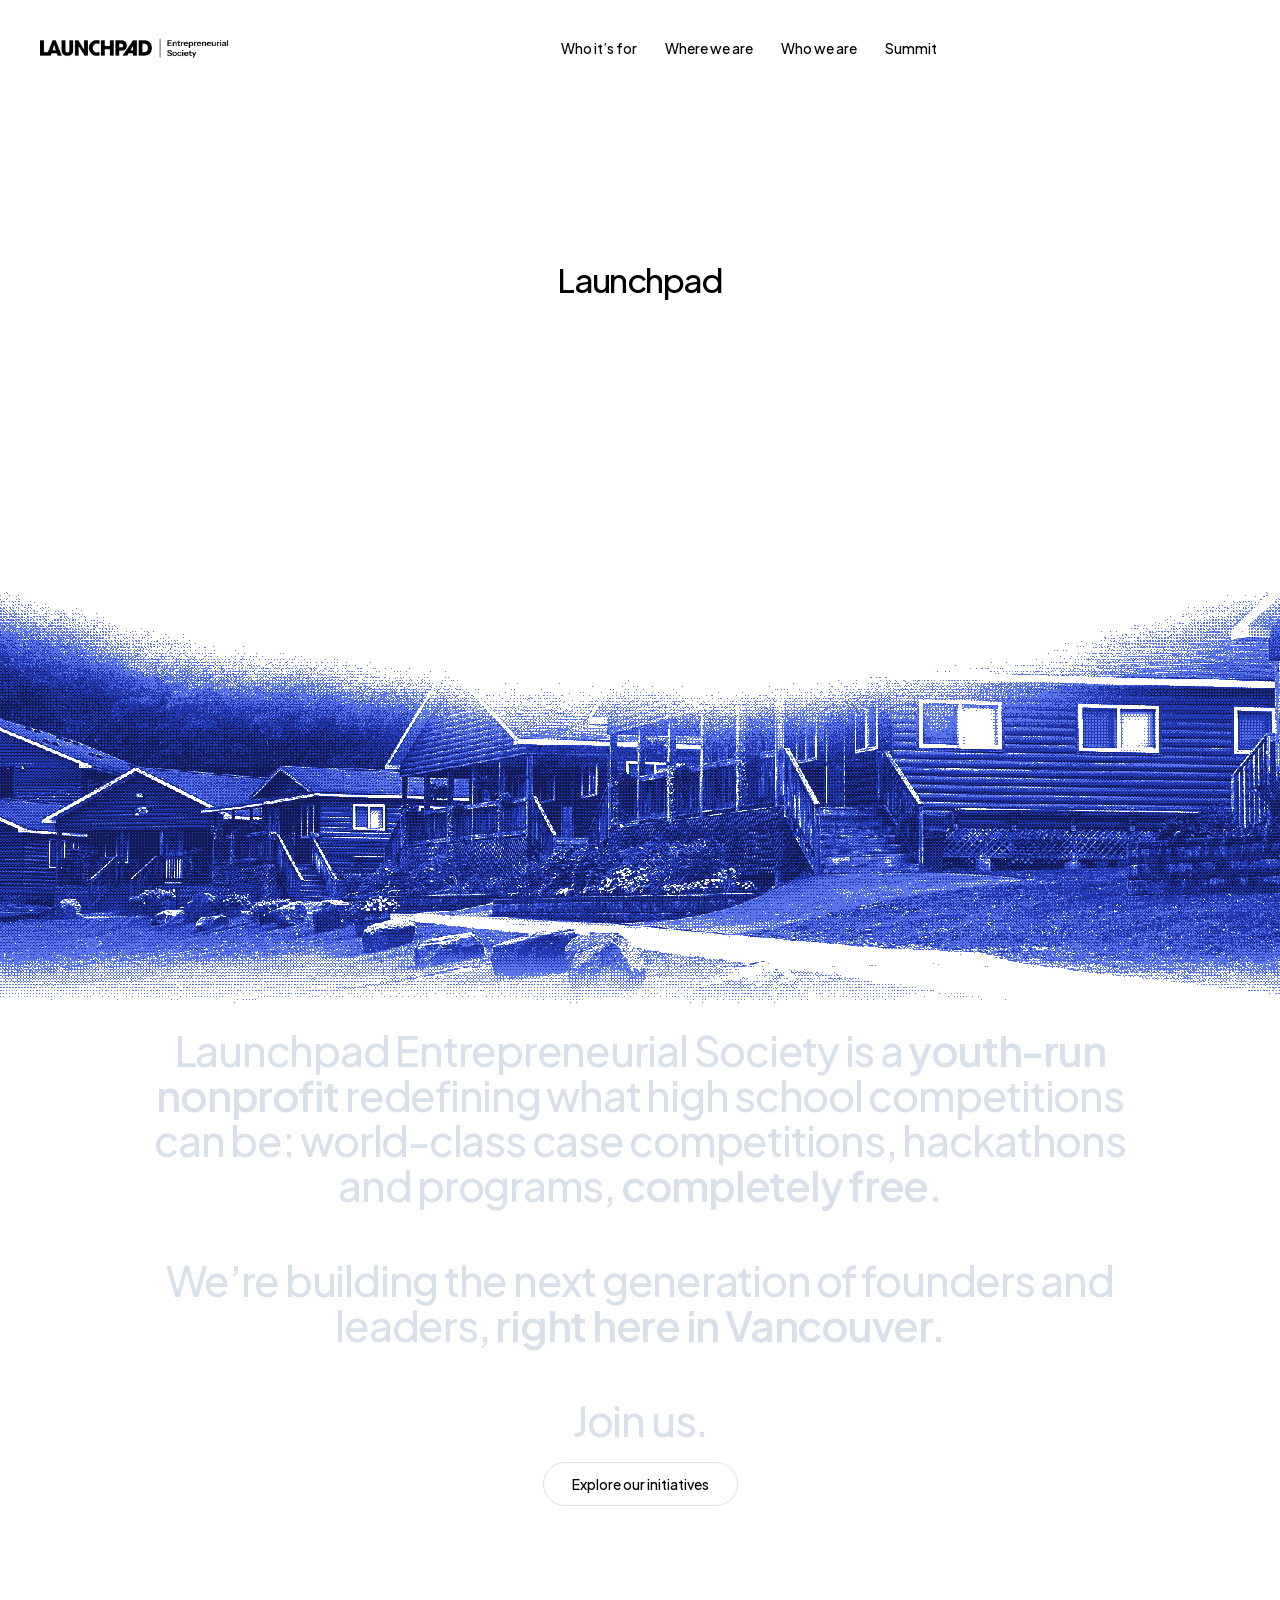
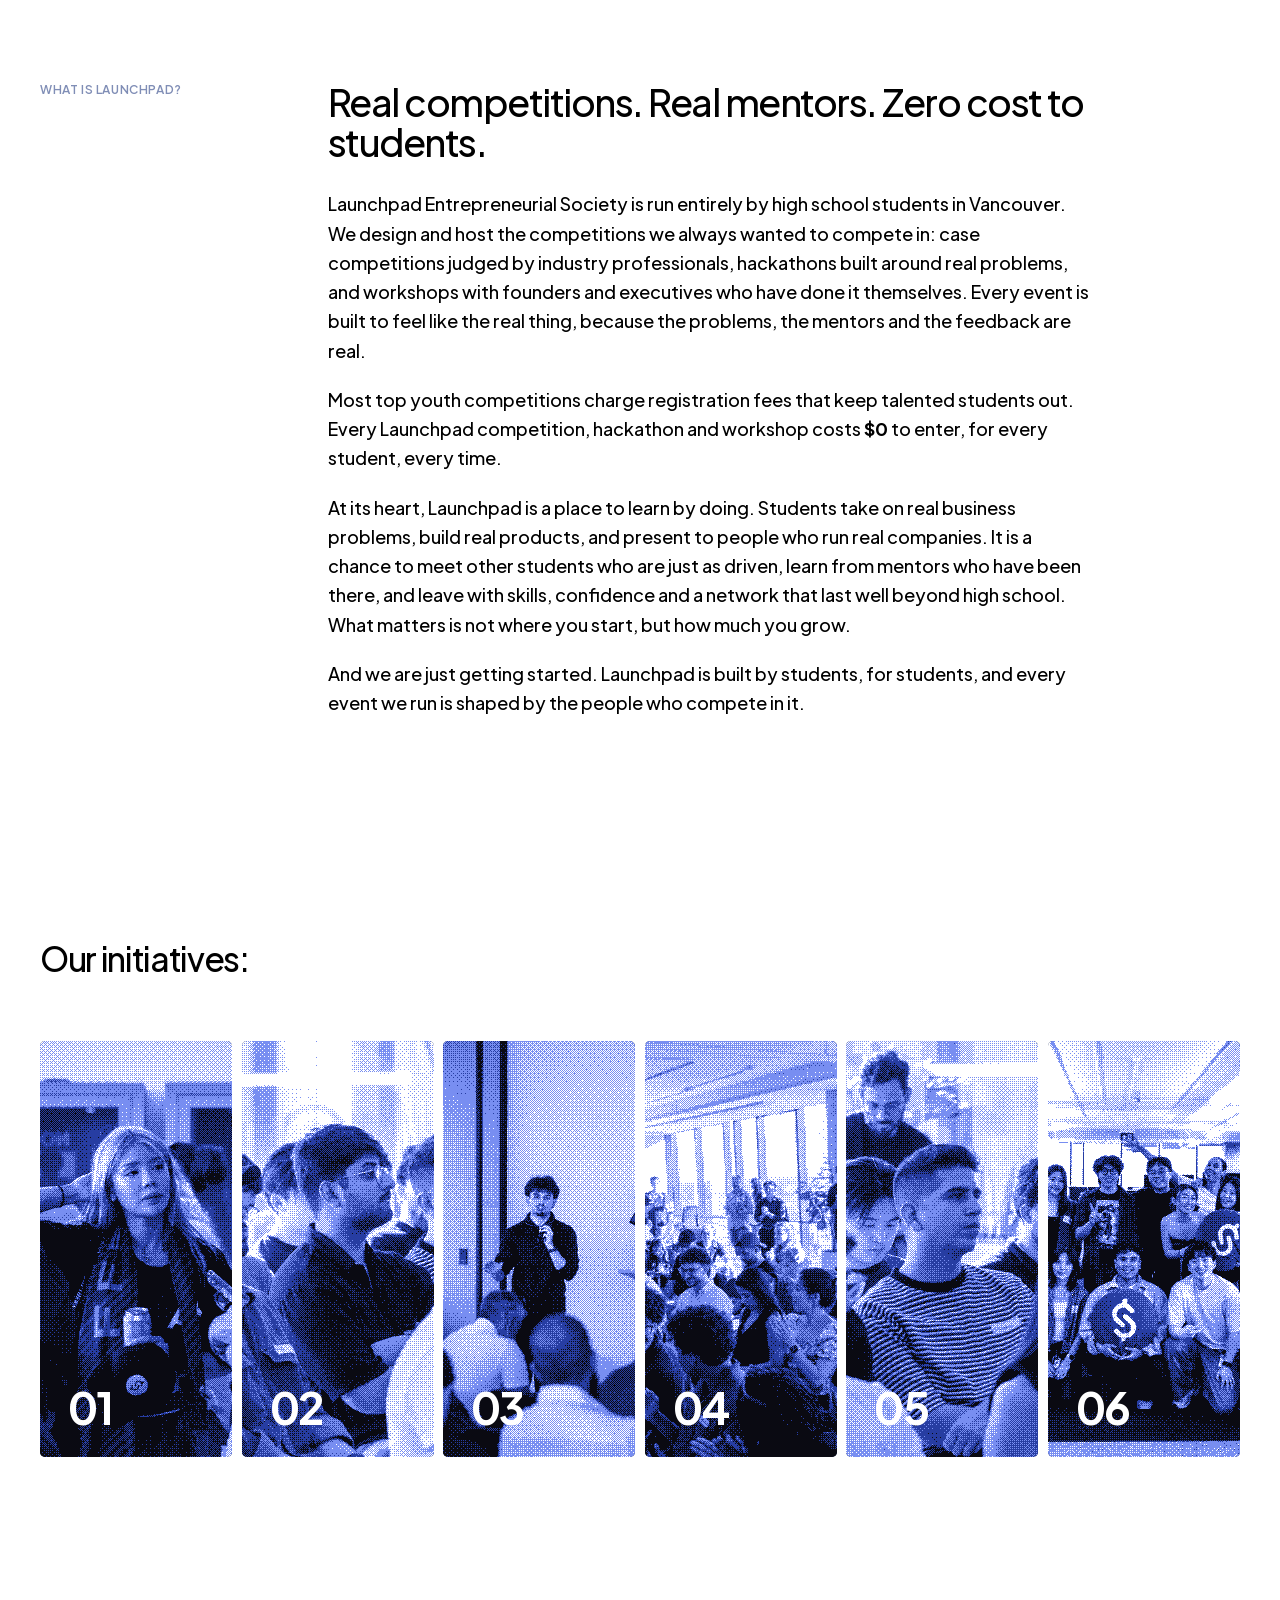
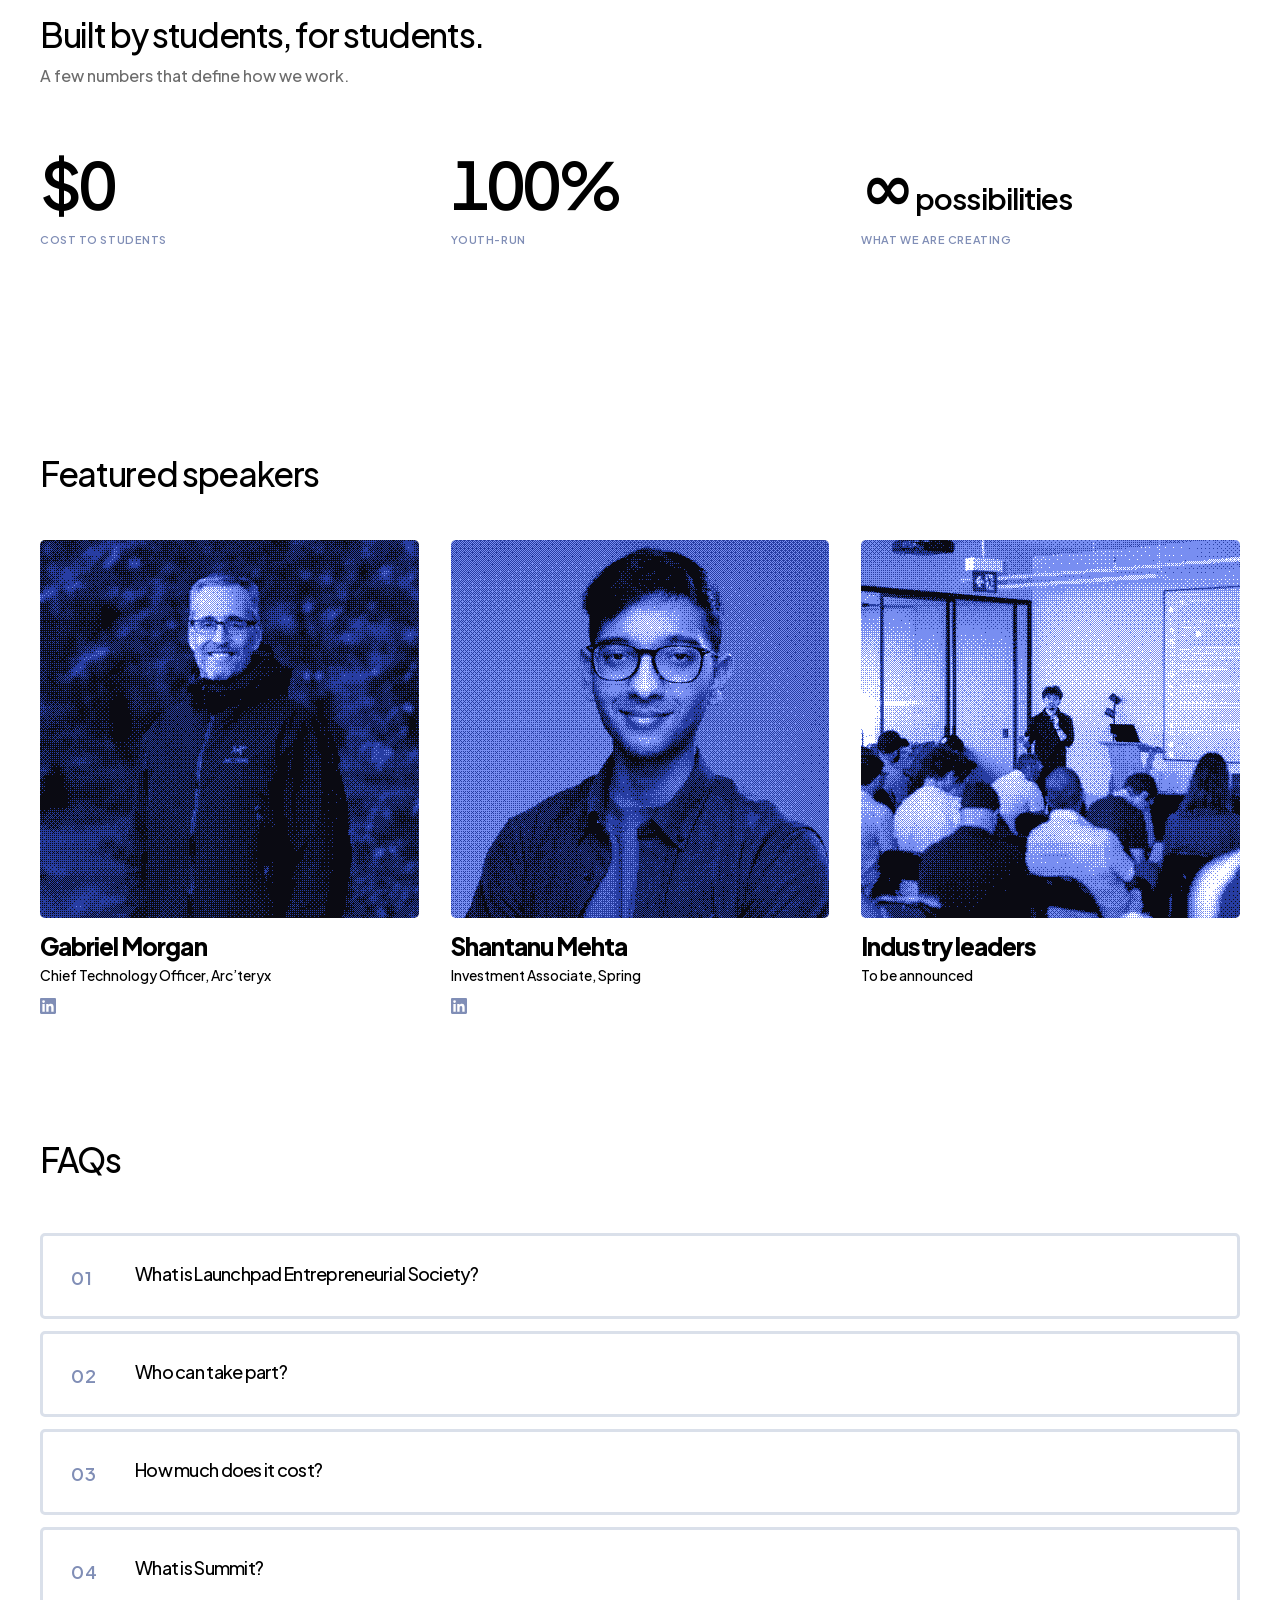
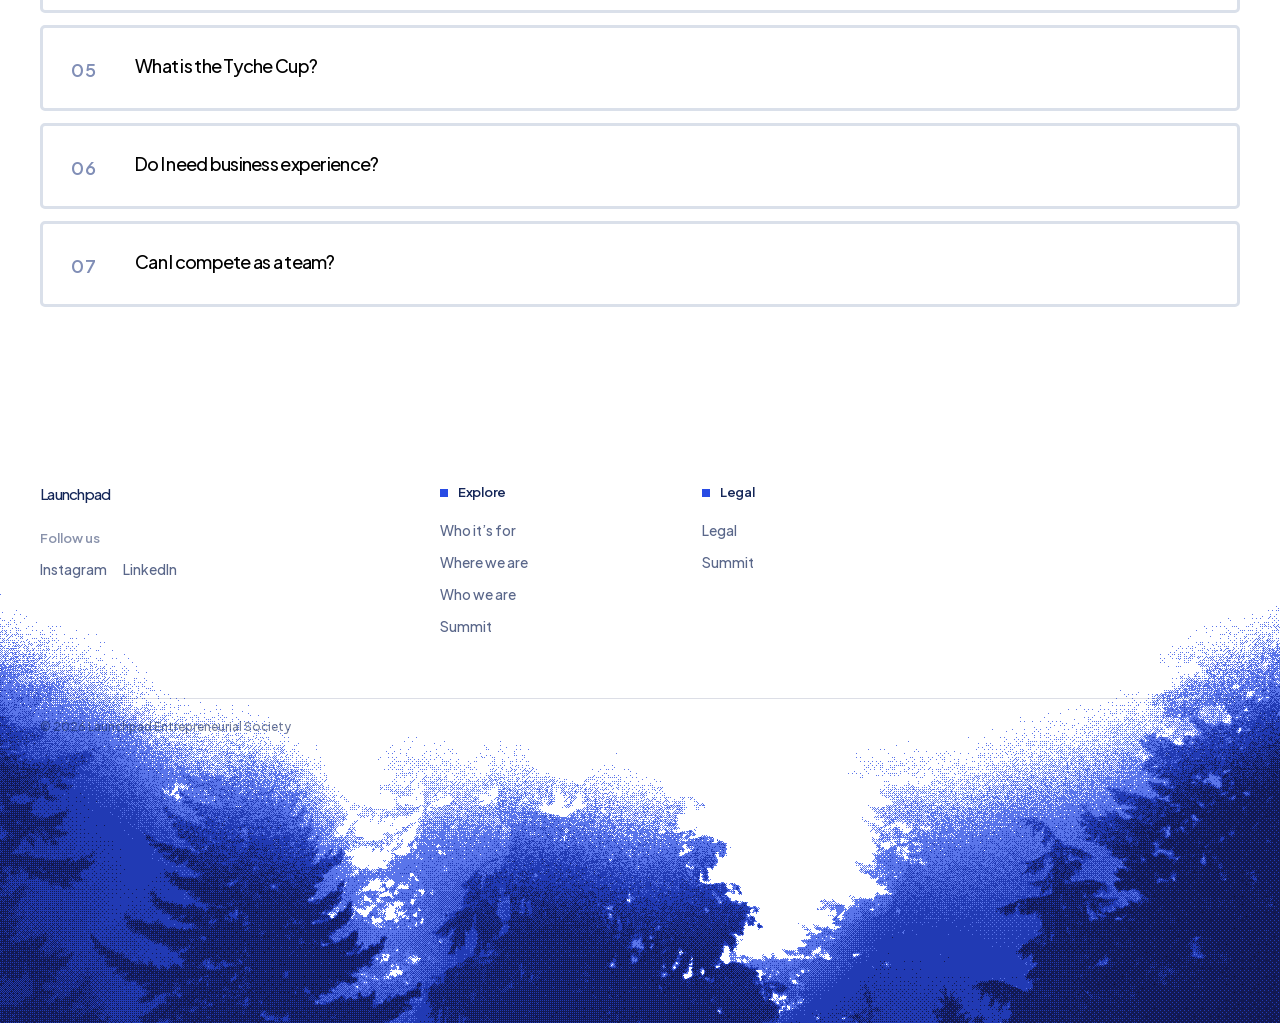
==== commit 06e3ae80: "Add legal page, Summit links and Launchpad socials - /legal: same sections and wording as summitcomp" ====
--- a/index.html
+++ b/index.html
@@ -1 +1 @@
-<!DOCTYPE html><html data-dpl-id="dpl_w3NKNGjgQrKzwMNruwuWd6oCX3E9" lang="en" class="big_shoulders_7123ae34-module__k79pjW__variable instrument_sans_18e3504e-module__yVm6gW__variable h-full antialiased"><head><meta charSet="utf-8"/><meta name="viewport" content="width=device-width, initial-scale=1"/><link rel="preload" href="/_next/static/les/media/797e433ab948586e-s.p.1v5bejj26fx9h.woff2" as="font" crossorigin="" type="font/woff2"/><link rel="preload" href="/_next/static/les/media/MatrixSansPrint_Regular-s.p.2ckcxrzie5m3n.otf" as="font" crossorigin="" type="font/otf"/><link rel="preload" href="/_next/static/les/media/MatrixSansVideo_Regular-s.p.41-9n1qrm0-6z.otf" as="font" crossorigin="" type="font/otf"/><link rel="preload" href="/_next/static/les/media/caa3a2e1cccd8315-s.p.0zr6hhvz-h9nw.woff2" as="font" crossorigin="" type="font/woff2"/><link rel="preload" href="/_next/static/les/media/f06bf9da926bae75-s.p.3uuun_-7zsf1g.woff2" as="font" crossorigin="" type="font/woff2"/><link rel="preload" href="/_next/static/les/media/f99c309598d4ef8a.p.2v-hvpha9wp8q.woff2" as="font" crossorigin="" type="font/woff2"/><link rel="preload" href="/_next/static/les/media/fba5a26ea33df6a3-s.p.08ssgmy_tb90r.woff2" as="font" crossorigin="" type="font/woff2"/><link rel="preload" as="image" imageSrcSet="/brand/launchpad-lockup.png 32w, /brand/launchpad-lockup.png 48w, /brand/launchpad-lockup.png 64w, /brand/launchpad-lockup.png 96w, /brand/launchpad-lockup.png 128w, /brand/launchpad-lockup.png 256w, /brand/launchpad-lockup.png 384w, /brand/launchpad-lockup.png 640w, /brand/launchpad-lockup.png 750w, /brand/launchpad-lockup.png 828w, /brand/launchpad-lockup.png 1080w, /brand/launchpad-lockup.png 1200w, /brand/launchpad-lockup.png 1920w, /brand/launchpad-lockup.png 2048w, /brand/launchpad-lockup.png 3840w" imageSizes="(max-width: 768px) 146px, 219px"/><link rel="preload" as="image" imageSrcSet="/img/banner.jpg 32w, /img/banner.jpg 48w, /img/banner.jpg 64w, /img/banner.jpg 96w, /img/banner.jpg 128w, /img/banner.jpg 256w, /img/banner.jpg 384w, /img/banner.jpg 640w, /img/banner.jpg 750w, /img/banner.jpg 828w, /img/banner.jpg 1080w, /img/banner.jpg 1200w, /img/banner.jpg 1920w, /img/banner.jpg 2048w, /img/banner.jpg 3840w" imageSizes="320px"/><link rel="preload" as="image" imageSrcSet="/img/crew.jpg 32w, /img/crew.jpg 48w, /img/crew.jpg 64w, /img/crew.jpg 96w, /img/crew.jpg 128w, /img/crew.jpg 256w, /img/crew.jpg 384w, /img/crew.jpg 640w, /img/crew.jpg 750w, /img/crew.jpg 828w, /img/crew.jpg 1080w, /img/crew.jpg 1200w, /img/crew.jpg 1920w, /img/crew.jpg 2048w, /img/crew.jpg 3840w" imageSizes="320px"/><link rel="preload" as="image" imageSrcSet="/img/room.jpg 32w, /img/room.jpg 48w, /img/room.jpg 64w, /img/room.jpg 96w, /img/room.jpg 128w, /img/room.jpg 256w, /img/room.jpg 384w, /img/room.jpg 640w, /img/room.jpg 750w, /img/room.jpg 828w, /img/room.jpg 1080w, /img/room.jpg 1200w, /img/room.jpg 1920w, /img/room.jpg 2048w, /img/room.jpg 3840w" imageSizes="320px"/><link rel="preload" as="image" imageSrcSet="/img/portrait.jpg 32w, /img/portrait.jpg 48w, /img/portrait.jpg 64w, /img/portrait.jpg 96w, /img/portrait.jpg 128w, /img/portrait.jpg 256w, /img/portrait.jpg 384w, /img/portrait.jpg 640w, /img/portrait.jpg 750w, /img/portrait.jpg 828w, /img/portrait.jpg 1080w, /img/portrait.jpg 1200w, /img/portrait.jpg 1920w, /img/portrait.jpg 2048w, /img/portrait.jpg 3840w" imageSizes="320px"/><link rel="preload" as="image" imageSrcSet="/img/film.jpg 32w, /img/film.jpg 48w, /img/film.jpg 64w, /img/film.jpg 96w, /img/film.jpg 128w, /img/film.jpg 256w, /img/film.jpg 384w, /img/film.jpg 640w, /img/film.jpg 750w, /img/film.jpg 828w, /img/film.jpg 1080w, /img/film.jpg 1200w, /img/film.jpg 1920w, /img/film.jpg 2048w, /img/film.jpg 3840w" imageSizes="320px"/><link rel="preload" as="image" imageSrcSet="/img/stanfam.jpg 32w, /img/stanfam.jpg 48w, /img/stanfam.jpg 64w, /img/stanfam.jpg 96w, /img/stanfam.jpg 128w, /img/stanfam.jpg 256w, /img/stanfam.jpg 384w, /img/stanfam.jpg 640w, /img/stanfam.jpg 750w, /img/stanfam.jpg 828w, /img/stanfam.jpg 1080w, /img/stanfam.jpg 1200w, /img/stanfam.jpg 1920w, /img/stanfam.jpg 2048w, /img/stanfam.jpg 3840w" imageSizes="320px"/><link rel="stylesheet" href="/_next/static/les/chunks/0337t9v20k-di.css" data-precedence="next"/><link rel="stylesheet" href="/_next/static/les/chunks/35wfv2cy29n3b.css" data-precedence="next"/><link rel="stylesheet" href="/_next/static/les/chunks/0l64sxbr0guh1.css" data-precedence="next"/><link rel="preload" as="script" fetchPriority="low" href="/_next/static/les/chunks/14p8_oqciff0p.js"/><script src="/_next/static/les/chunks/0ws7t_wz4dvp7.js" async=""></script><script src="/_next/static/les/chunks/2hbr1fp0o27in.js" async=""></script><script src="/_next/static/les/chunks/0qmpwqu9johly.js" async=""></script><script src="/_next/static/les/chunks/turbopack-09f51ytv3olvr.js" async=""></script><script src="/_next/static/les/chunks/1i6vnvxz198wi.js" async="" crossorigin=""></script><script src="/_next/static/les/chunks/2corl6wyj4669.js" async="" crossorigin=""></script><script src="/_next/static/les/chunks/2l4w7kz--k36a.js" async="" crossorigin=""></script><script src="/_next/static/les/chunks/2k6axtzk1phra.js" async="" crossorigin=""></script><script src="/_next/static/les/chunks/278i-8izzp032.js" async="" crossorigin=""></script><meta name="theme-color" content="#ffffff"/><title>Launchpad Entrepreneurial Society</title><meta name="description" content="Launchpad Entrepreneurial Society is a youth-run nonprofit in Vancouver running free case competitions, hackathons and programs for high school students."/><meta property="og:title" content="Launchpad Entrepreneurial Society"/><meta property="og:description" content="Launchpad Entrepreneurial Society is a youth-run nonprofit in Vancouver running free case competitions, hackathons and programs for high school students."/><meta property="og:type" content="website"/><meta name="twitter:card" content="summary_large_image"/><meta name="twitter:title" content="Launchpad Entrepreneurial Society"/><meta name="twitter:description" content="Launchpad Entrepreneurial Society is a youth-run nonprofit in Vancouver running free case competitions, hackathons and programs for high school students."/><link rel="icon" href="/favicon.ico?favicon.1k5qqw3w7i-nu.ico" sizes="64x64" type="image/x-icon"/><link rel="icon" href="/icon.svg?icon.11mrahgpxj4tj.svg" sizes="any" type="image/svg+xml"/><link rel="apple-touch-icon" href="/apple-icon.png?apple-icon.2nsbq48vrk_hy.png" sizes="180x180" type="image/png"/><meta name="next-size-adjust" content=""/><noscript><style>[data-rv],.stagger>span{opacity:1!important;transform:none!important;clip-path:none!important;filter:none!important}#run{height:auto!important}.typefill,.typefill span span{color:#142658!important}#run>div{position:static!important;height:auto!important;overflow:visible!important}.beat{position:relative!important;opacity:1!important;transform:none!important;padding-block:5rem}</style></noscript><script src="/_next/static/les/chunks/0c0hxoamwjsbw.js" noModule=""></script></head><body class="min-h-full"><div hidden=""><!--$--><!--/$--></div><main class="v1 plus_jakarta_sans_903079d0-module__AyqIMG__variable min-h-screen"><header class="bg-[#ffffff] pt-3 md:pt-5"><div class="mx-auto max-w-7xl px-6 md:px-10 flex h-14 items-center justify-between gap-6"><a class="py-3 transition-opacity hover:opacity-70" data-no-dither="true" href="/"><img alt="Launchpad Entrepreneurial Society" width="1367" height="150" decoding="async" data-nimg="1" class="h-4 w-auto md:h-6" style="color:transparent" sizes="(max-width: 768px) 146px, 219px" srcSet="/brand/launchpad-lockup.png 32w, /brand/launchpad-lockup.png 48w, /brand/launchpad-lockup.png 64w, /brand/launchpad-lockup.png 96w, /brand/launchpad-lockup.png 128w, /brand/launchpad-lockup.png 256w, /brand/launchpad-lockup.png 384w, /brand/launchpad-lockup.png 640w, /brand/launchpad-lockup.png 750w, /brand/launchpad-lockup.png 828w, /brand/launchpad-lockup.png 1080w, /brand/launchpad-lockup.png 1200w, /brand/launchpad-lockup.png 1920w, /brand/launchpad-lockup.png 2048w, /brand/launchpad-lockup.png 3840w" src="/brand/launchpad-lockup.png"/></a><nav class="hidden items-center gap-7 md:flex"><a class="py-4 text-sm font-medium text-black transition-opacity hover:opacity-70" href="/who">Who it’s for</a><a class="py-4 text-sm font-medium text-black transition-opacity hover:opacity-70" href="/where">Where we are</a><a class="py-4 text-sm font-medium text-black transition-opacity hover:opacity-70" href="/stan">Who we are</a><a class="py-4 text-sm font-medium text-black transition-opacity hover:opacity-70" href="/agenda">Initiatives</a></nav><div class="flex items-center gap-2 md:gap-0"><div class="hidden min-[380px]:block"><a href="/apply" class="inline-flex min-h-11 w-fit shrink-0 items-center justify-center rounded-[90px] bg-[#284be4] px-7 py-3 text-sm font-medium text-[#ffffff] transition-colo